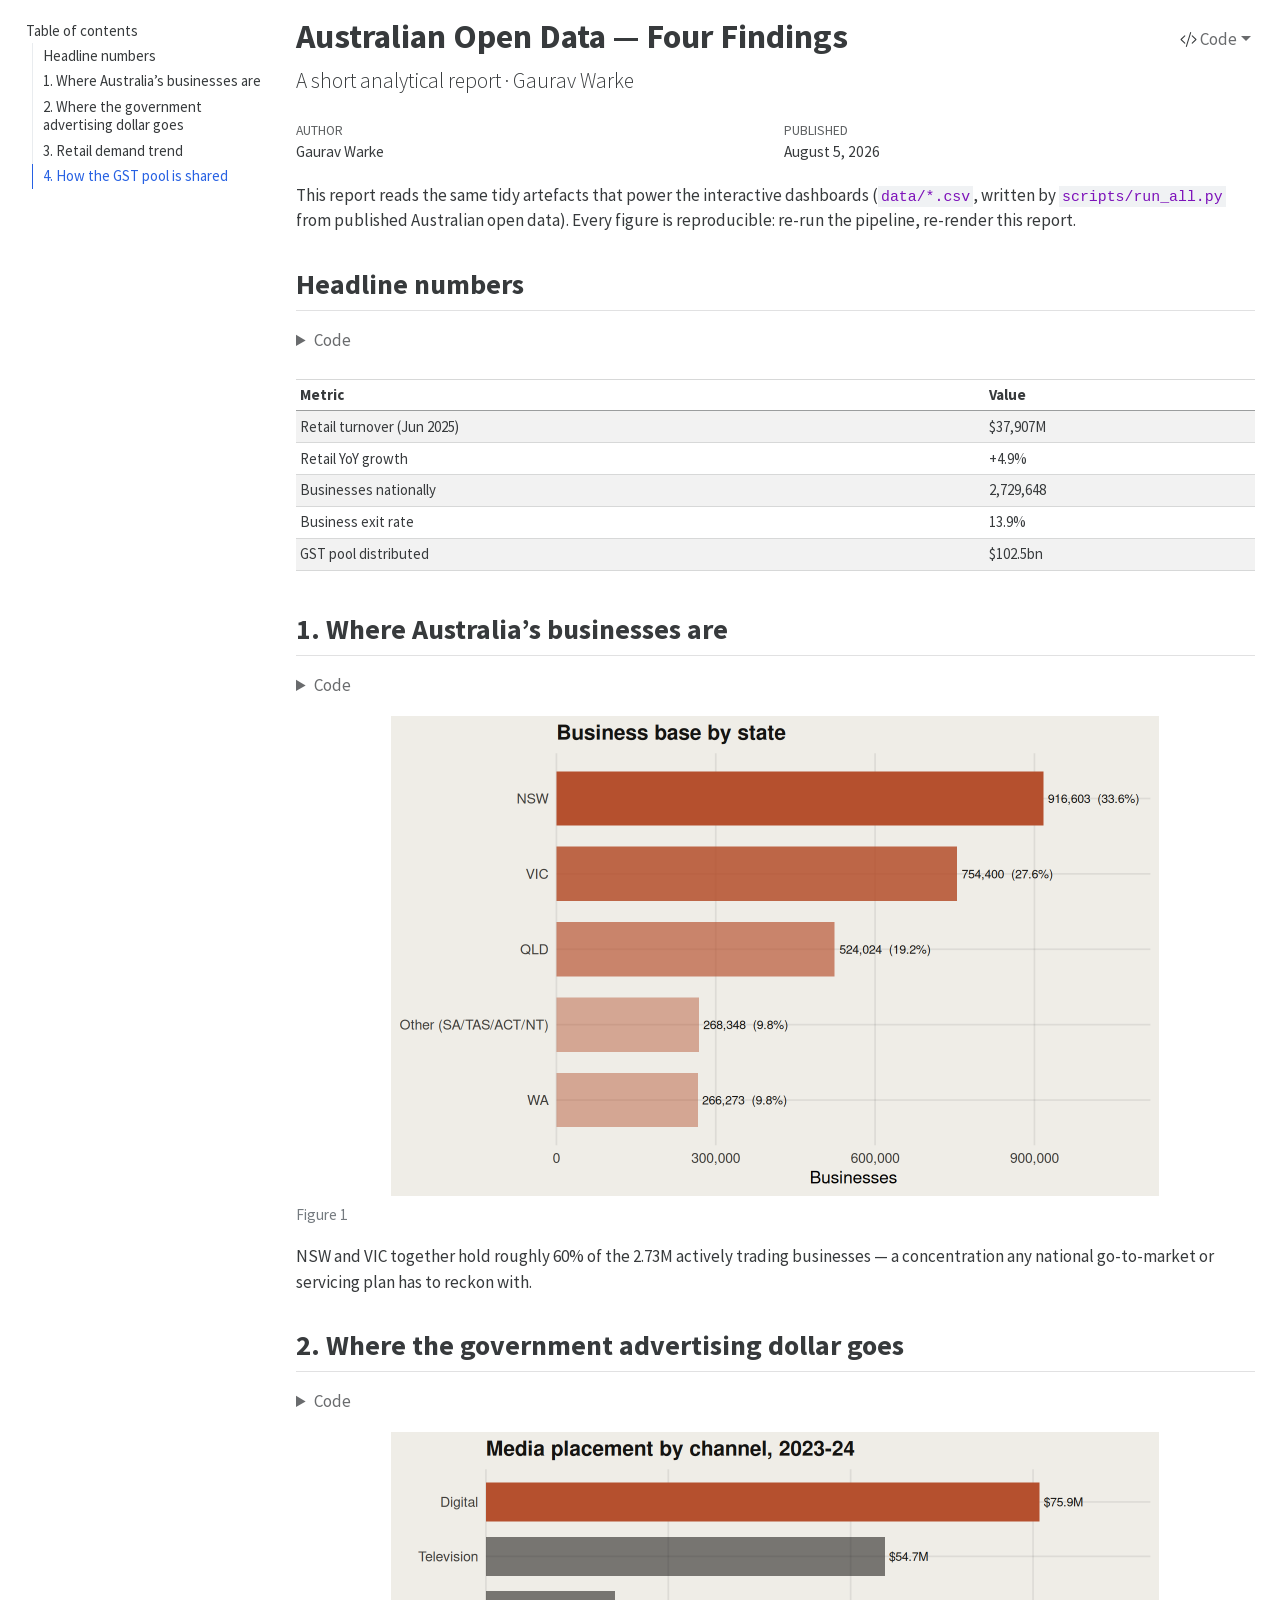
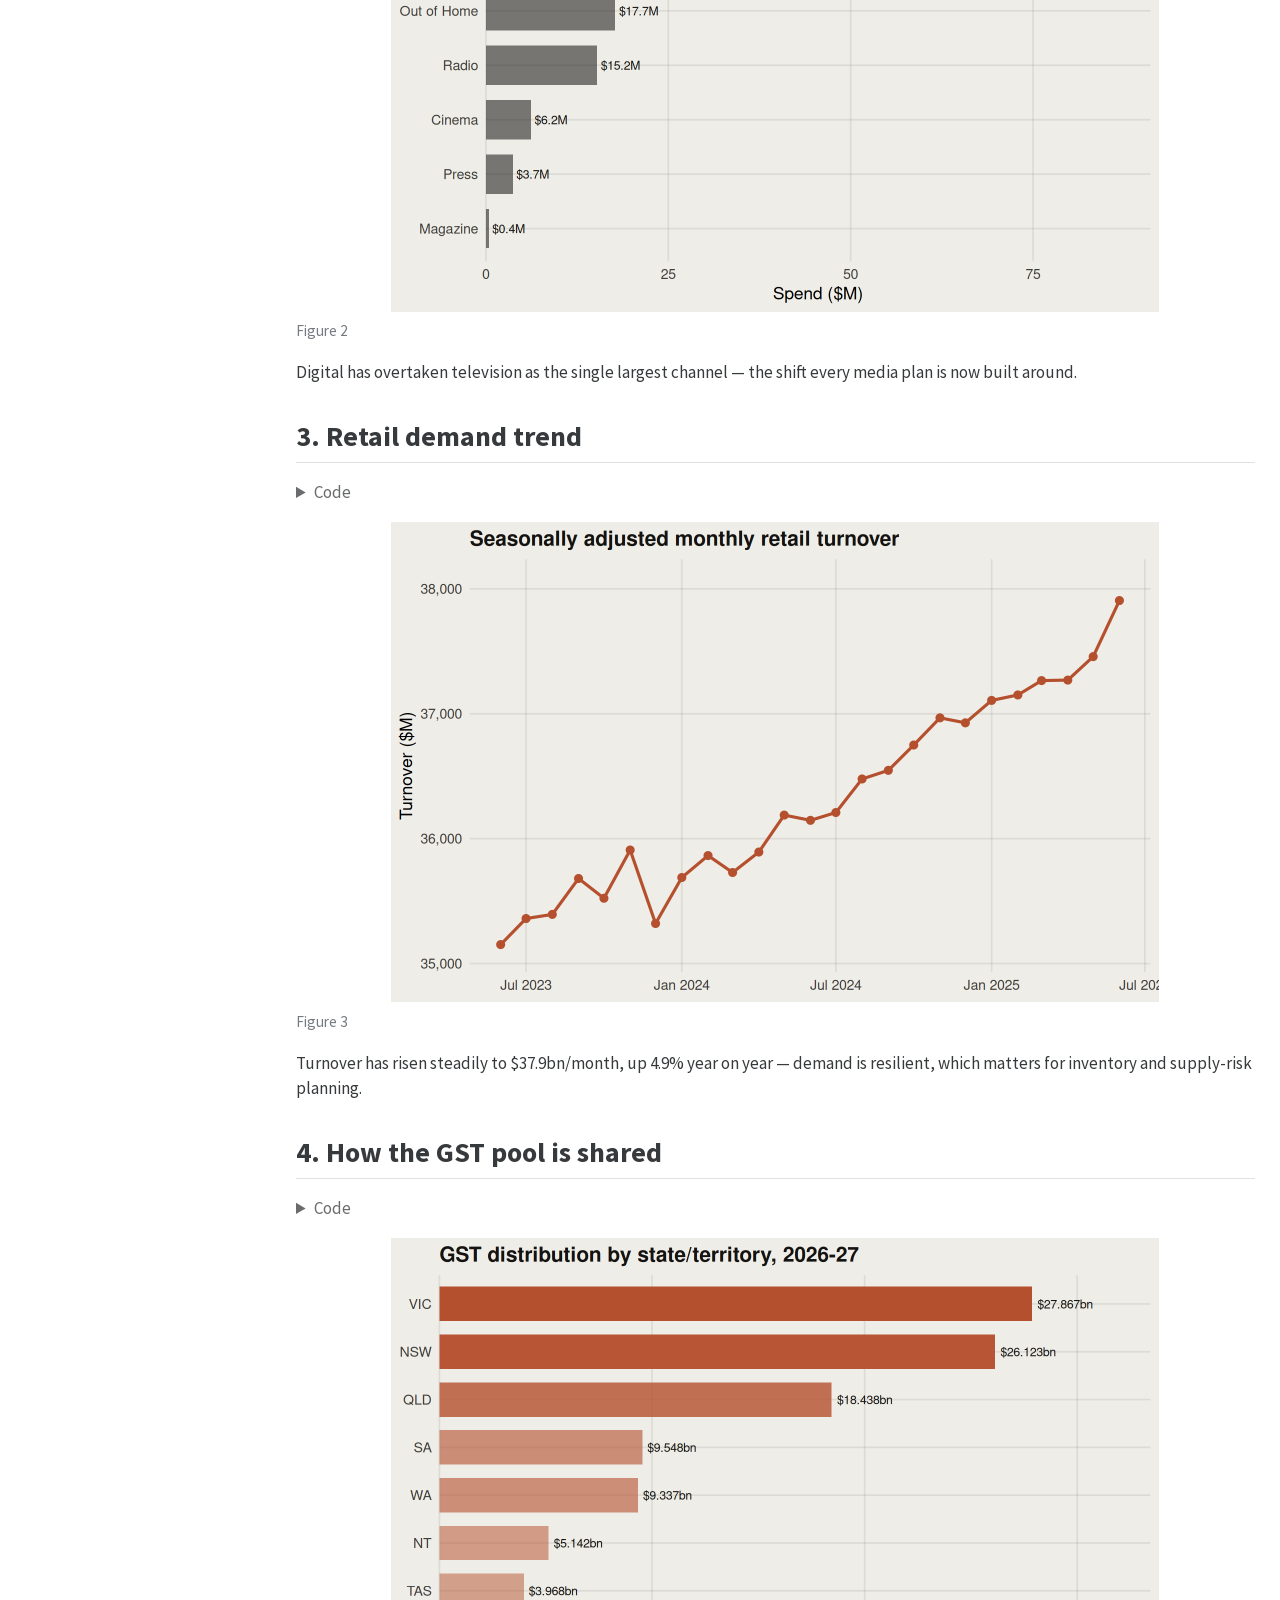
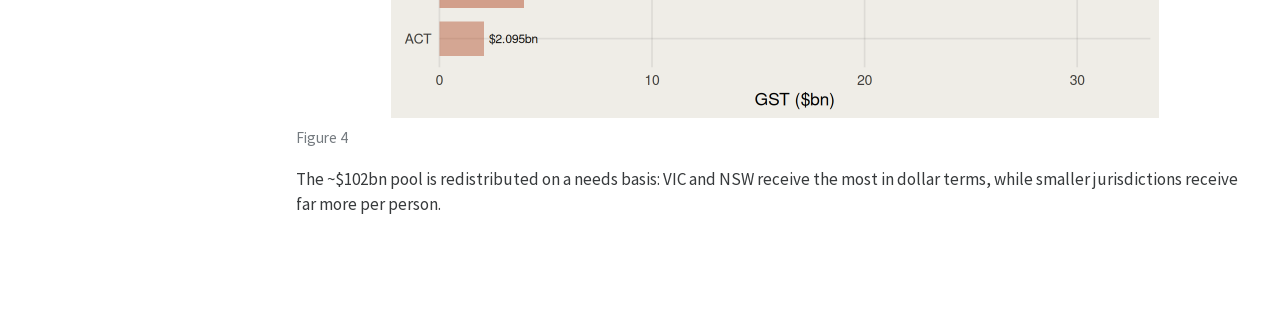
==== analysis/report.html @ ef6675ec "Render R + Python charts and report [skip ci]" ====
<!DOCTYPE html>
<html xmlns="http://www.w3.org/1999/xhtml" lang="en" xml:lang="en"><head>

<meta charset="utf-8">
<meta name="generator" content="quarto-1.10.18">

<meta name="viewport" content="width=device-width, initial-scale=1.0, user-scalable=yes">

<meta name="author" content="Gaurav Warke">
<meta name="dcterms.date" content="2026-08-05">

<title>Australian Open Data — Four Findings</title>
<style>

span.smallcaps{font-variant: small-caps;}
div.columns{display: flex; gap: 1.5em;}
div.column{flex: auto;}
@media screen {
div.columns{gap: min(4vw, 1.5em);}
div.column{overflow-x: auto;}
}
div.hanging-indent{margin-left: 1.5em; text-indent: -1.5em;}
ul.task-list{list-style: none;}
ul.task-list li input[type="checkbox"] {
width: 0.8em;
margin: 0 0.8em 0.2em -1em;  vertical-align: middle;
}

html { -webkit-text-size-adjust: 100%; }
pre > code.sourceCode { white-space: pre; position: relative; }
pre > code.sourceCode > span { display: inline-block; line-height: 1.25; }
pre > code.sourceCode > span:empty { height: 1.2em; }
.sourceCode { overflow: visible; }
code.sourceCode > span { color: inherit; text-decoration: inherit; }
div.sourceCode { margin: 1em 0; }
pre.sourceCode { margin: 0; }
@media screen {
div.sourceCode { overflow: auto; }
}
@media print {
pre > code.sourceCode { white-space: pre-wrap; }
pre > code.sourceCode > span { text-indent: -5em; padding-left: 5em; }
}
pre.numberSource code
{ counter-reset: source-line 0; }
pre.numberSource code > span
{ position: relative; left: -4em; counter-increment: source-line; }
pre.numberSource code > span > a:first-child::before
{ content: counter(source-line);
position: relative; left: -1em; text-align: right; vertical-align: baseline;
border: none; display: inline-block;
-webkit-touch-callout: none; -webkit-user-select: none;
-khtml-user-select: none; -moz-user-select: none;
-ms-user-select: none; user-select: none;
padding: 0 4px; width: 4em;
}
pre.numberSource { margin-left: 3em; padding-left: 4px; }
div.sourceCode
{ }
@media screen {
pre > code.sourceCode > span > a:first-child::before { text-decoration: underline; }
}
</style>


<script>/*!
 * clipboard.js v2.0.11
 * https://clipboardjs.com/
 *
 * Licensed MIT © Zeno Rocha
 */
!function(t,e){"object"==typeof exports&&"object"==typeof module?module.exports=e():"function"==typeof define&&define.amd?define([],e):"object"==typeof exports?exports.ClipboardJS=e():t.ClipboardJS=e()}(this,function(){return n={686:function(t,e,n){"use strict";n.d(e,{default:function(){return b}});var e=n(279),i=n.n(e),e=n(370),u=n.n(e),e=n(817),r=n.n(e);function c(t){try{return document.execCommand(t)}catch(t){return}}var a=function(t){t=r()(t);return c("cut"),t};function o(t,e){var n,o,t=(n=t,o="rtl"===document.documentElement.getAttribute("dir"),(t=document.createElement("textarea")).style.fontSize="12pt",t.style.border="0",t.style.padding="0",t.style.margin="0",t.style.position="absolute",t.style[o?"right":"left"]="-9999px",o=window.pageYOffset||document.documentElement.scrollTop,t.style.top="".concat(o,"px"),t.setAttribute("readonly",""),t.value=n,t);return e.container.appendChild(t),e=r()(t),c("copy"),t.remove(),e}var f=function(t){var e=1<arguments.length&&void 0!==arguments[1]?arguments[1]:{container:document.body},n="";return"string"==typeof t?n=o(t,e):t instanceof HTMLInputElement&&!["text","search","url","tel","password"].includes(null==t?void 0:t.type)?n=o(t.value,e):(n=r()(t),c("copy")),n};function l(t){return(l="function"==typeof Symbol&&"symbol"==typeof Symbol.iterator?function(t){return typeof t}:function(t){return t&&"function"==typeof Symbol&&t.constructor===Symbol&&t!==Symbol.prototype?"symbol":typeof t})(t)}var s=function(){var t=0<arguments.length&&void 0!==arguments[0]?arguments[0]:{},e=t.action,n=void 0===e?"copy":e,o=t.container,e=t.target,t=t.text;if("copy"!==n&&"cut"!==n)throw new Error('Invalid "action" value, use either "copy" or "cut"');if(void 0!==e){if(!e||"object"!==l(e)||1!==e.nodeType)throw new Error('Invalid "target" value, use a valid Element');if("copy"===n&&e.hasAttribute("disabled"))throw new Error('Invalid "target" attribute. Please use "readonly" instead of "disabled" attribute');if("cut"===n&&(e.hasAttribute("readonly")||e.hasAttribute("disabled")))throw new Error('Invalid "target" attribute. You can\'t cut text from elements with "readonly" or "disabled" attributes')}return t?f(t,{container:o}):e?"cut"===n?a(e):f(e,{container:o}):void 0};function p(t){return(p="function"==typeof Symbol&&"symbol"==typeof Symbol.iterator?function(t){return typeof t}:function(t){return t&&"function"==typeof Symbol&&t.constructor===Symbol&&t!==Symbol.prototype?"symbol":typeof t})(t)}function d(t,e){for(var n=0;n<e.length;n++){var o=e[n];o.enumerable=o.enumerable||!1,o.configurable=!0,"value"in o&&(o.writable=!0),Object.defineProperty(t,o.key,o)}}function y(t,e){return(y=Object.setPrototypeOf||function(t,e){return t.__proto__=e,t})(t,e)}function h(n){var o=function(){if("undefined"==typeof Reflect||!Reflect.construct)return!1;if(Reflect.construct.sham)return!1;if("function"==typeof Proxy)return!0;try{return Date.prototype.toString.call(Reflect.construct(Date,[],function(){})),!0}catch(t){return!1}}();return function(){var t,e=v(n);return t=o?(t=v(this).constructor,Reflect.construct(e,arguments,t)):e.apply(this,arguments),e=this,!(t=t)||"object"!==p(t)&&"function"!=typeof t?function(t){if(void 0!==t)return t;throw new ReferenceError("this hasn't been initialised - super() hasn't been called")}(e):t}}function v(t){return(v=Object.setPrototypeOf?Object.getPrototypeOf:function(t){return t.__proto__||Object.getPrototypeOf(t)})(t)}function m(t,e){t="data-clipboard-".concat(t);if(e.hasAttribute(t))return e.getAttribute(t)}var b=function(){!function(t,e){if("function"!=typeof e&&null!==e)throw new TypeError("Super expression must either be null or a function");t.prototype=Object.create(e&&e.prototype,{constructor:{value:t,writable:!0,configurable:!0}}),e&&y(t,e)}(r,i());var t,e,n,o=h(r);function r(t,e){var n;return function(t){if(!(t instanceof r))throw new TypeError("Cannot call a class as a function")}(this),(n=o.call(this)).resolveOptions(e),n.listenClick(t),n}return t=r,n=[{key:"copy",value:function(t){var e=1<arguments.length&&void 0!==arguments[1]?arguments[1]:{container:document.body};return f(t,e)}},{key:"cut",value:function(t){return a(t)}},{key:"isSupported",value:function(){var t=0<arguments.length&&void 0!==arguments[0]?arguments[0]:["copy","cut"],t="string"==typeof t?[t]:t,e=!!document.queryCommandSupported;return t.forEach(function(t){e=e&&!!document.queryCommandSupported(t)}),e}}],(e=[{key:"resolveOptions",value:function(){var t=0<arguments.length&&void 0!==arguments[0]?arguments[0]:{};this.action="function"==typeof t.action?t.action:this.defaultAction,this.target="function"==typeof t.target?t.target:this.defaultTarget,this.text="function"==typeof t.text?t.text:this.defaultText,this.container="object"===p(t.container)?t.container:document.body}},{key:"listenClick",value:function(t){var e=this;this.listener=u()(t,"click",function(t){return e.onClick(t)})}},{key:"onClick",value:function(t){var e=t.delegateTarget||t.currentTarget,n=this.action(e)||"copy",t=s({action:n,container:this.container,target:this.target(e),text:this.text(e)});this.emit(t?"success":"error",{action:n,text:t,trigger:e,clearSelection:function(){e&&e.focus(),window.getSelection().removeAllRanges()}})}},{key:"defaultAction",value:function(t){return m("action",t)}},{key:"defaultTarget",value:function(t){t=m("target",t);if(t)return document.querySelector(t)}},{key:"defaultText",value:function(t){return m("text",t)}},{key:"destroy",value:function(){this.listener.destroy()}}])&&d(t.prototype,e),n&&d(t,n),r}()},828:function(t){var e;"undefined"==typeof Element||Element.prototype.matches||((e=Element.prototype).matches=e.matchesSelector||e.mozMatchesSelector||e.msMatchesSelector||e.oMatchesSelector||e.webkitMatchesSelector),t.exports=function(t,e){for(;t&&9!==t.nodeType;){if("function"==typeof t.matches&&t.matches(e))return t;t=t.parentNode}}},438:function(t,e,n){var u=n(828);function i(t,e,n,o,r){var i=function(e,n,t,o){return function(t){t.delegateTarget=u(t.target,n),t.delegateTarget&&o.call(e,t)}}.apply(this,arguments);return t.addEventListener(n,i,r),{destroy:function(){t.removeEventListener(n,i,r)}}}t.exports=function(t,e,n,o,r){return"function"==typeof t.addEventListener?i.apply(null,arguments):"function"==typeof n?i.bind(null,document).apply(null,arguments):("string"==typeof t&&(t=document.querySelectorAll(t)),Array.prototype.map.call(t,function(t){return i(t,e,n,o,r)}))}},879:function(t,n){n.node=function(t){return void 0!==t&&t instanceof HTMLElement&&1===t.nodeType},n.nodeList=function(t){var e=Object.prototype.toString.call(t);return void 0!==t&&("[object NodeList]"===e||"[object HTMLCollection]"===e)&&"length"in t&&(0===t.length||n.node(t[0]))},n.string=function(t){return"string"==typeof t||t instanceof String},n.fn=function(t){return"[object Function]"===Object.prototype.toString.call(t)}},370:function(t,e,n){var f=n(879),l=n(438);t.exports=function(t,e,n){if(!t&&!e&&!n)throw new Error("Missing required arguments");if(!f.string(e))throw new TypeError("Second argument must be a String");if(!f.fn(n))throw new TypeError("Third argument must be a Function");if(f.node(t))return c=e,a=n,(u=t).addEventListener(c,a),{destroy:function(){u.removeEventListener(c,a)}};if(f.nodeList(t))return o=t,r=e,i=n,Array.prototype.forEach.call(o,function(t){t.addEventListener(r,i)}),{destroy:function(){Array.prototype.forEach.call(o,function(t){t.removeEventListener(r,i)})}};if(f.string(t))return t=t,e=e,n=n,l(document.body,t,e,n);throw new TypeError("First argument must be a String, HTMLElement, HTMLCollection, or NodeList");var o,r,i,u,c,a}},817:function(t){t.exports=function(t){var e,n="SELECT"===t.nodeName?(t.focus(),t.value):"INPUT"===t.nodeName||"TEXTAREA"===t.nodeName?((e=t.hasAttribute("readonly"))||t.setAttribute("readonly",""),t.select(),t.setSelectionRange(0,t.value.length),e||t.removeAttribute("readonly"),t.value):(t.hasAttribute("contenteditable")&&t.focus(),n=window.getSelection(),(e=document.createRange()).selectNodeContents(t),n.removeAllRanges(),n.addRange(e),n.toString());return n}},279:function(t){function e(){}e.prototype={on:function(t,e,n){var o=this.e||(this.e={});return(o[t]||(o[t]=[])).push({fn:e,ctx:n}),this},once:function(t,e,n){var o=this;function r(){o.off(t,r),e.apply(n,arguments)}return r._=e,this.on(t,r,n)},emit:function(t){for(var e=[].slice.call(arguments,1),n=((this.e||(this.e={}))[t]||[]).slice(),o=0,r=n.length;o<r;o++)n[o].fn.apply(n[o].ctx,e);return this},off:function(t,e){var n=this.e||(this.e={}),o=n[t],r=[];if(o&&e)for(var i=0,u=o.length;i<u;i++)o[i].fn!==e&&o[i].fn._!==e&&r.push(o[i]);return r.length?n[t]=r:delete n[t],this}},t.exports=e,t.exports.TinyEmitter=e}},r={},o.n=function(t){var e=t&&t.__esModule?function(){return t.default}:function(){return t};return o.d(e,{a:e}),e},o.d=function(t,e){for(var n in e)o.o(e,n)&&!o.o(t,n)&&Object.defineProperty(t,n,{enumerable:!0,get:e[n]})},o.o=function(t,e){return Object.prototype.hasOwnProperty.call(t,e)},o(686).default;function o(t){if(r[t])return r[t].exports;var e=r[t]={exports:{}};return n[t](e,e.exports,o),e.exports}var n,r});</script>
<script src="[data-uri]" type="module"></script>
<script src="[data-uri]" type="module"></script>
<script>/**
 * @popperjs/core v2.11.7 - MIT License
 */

!function(e,t){"object"==typeof exports&&"undefined"!=typeof module?t(exports):"function"==typeof define&&define.amd?define(["exports"],t):t((e="undefined"!=typeof globalThis?globalThis:e||self).Popper={})}(this,(function(e){"use strict";function t(e){if(null==e)return window;if("[object Window]"!==e.toString()){var t=e.ownerDocument;return t&&t.defaultView||window}return e}function n(e){return e instanceof t(e).Element||e instanceof Element}function r(e){return e instanceof t(e).HTMLElement||e instanceof HTMLElement}function o(e){return"undefined"!=typeof ShadowRoot&&(e instanceof t(e).ShadowRoot||e instanceof ShadowRoot)}var i=Math.max,a=Math.min,s=Math.round;function f(){var e=navigator.userAgentData;return null!=e&&e.brands&&Array.isArray(e.brands)?e.brands.map((function(e){return e.brand+"/"+e.version})).join(" "):navigator.userAgent}function c(){return!/^((?!chrome|android).)*safari/i.test(f())}function p(e,o,i){void 0===o&&(o=!1),void 0===i&&(i=!1);var a=e.getBoundingClientRect(),f=1,p=1;o&&r(e)&&(f=e.offsetWidth>0&&s(a.width)/e.offsetWidth||1,p=e.offsetHeight>0&&s(a.height)/e.offsetHeight||1);var u=(n(e)?t(e):window).visualViewport,l=!c()&&i,d=(a.left+(l&&u?u.offsetLeft:0))/f,h=(a.top+(l&&u?u.offsetTop:0))/p,m=a.width/f,v=a.height/p;return{width:m,height:v,top:h,right:d+m,bottom:h+v,left:d,x:d,y:h}}function u(e){var n=t(e);return{scrollLeft:n.pageXOffset,scrollTop:n.pageYOffset}}function l(e){return e?(e.nodeName||"").toLowerCase():null}function d(e){return((n(e)?e.ownerDocument:e.document)||window.document).documentElement}function h(e){return p(d(e)).left+u(e).scrollLeft}function m(e){return t(e).getComputedStyle(e)}function v(e){var t=m(e),n=t.overflow,r=t.overflowX,o=t.overflowY;return/auto|scroll|overlay|hidden/.test(n+o+r)}function y(e,n,o){void 0===o&&(o=!1);var i,a,f=r(n),c=r(n)&&function(e){var t=e.getBoundingClientRect(),n=s(t.width)/e.offsetWidth||1,r=s(t.height)/e.offsetHeight||1;return 1!==n||1!==r}(n),m=d(n),y=p(e,c,o),g={scrollLeft:0,scrollTop:0},b={x:0,y:0};return(f||!f&&!o)&&(("body"!==l(n)||v(m))&&(g=(i=n)!==t(i)&&r(i)?{scrollLeft:(a=i).scrollLeft,scrollTop:a.scrollTop}:u(i)),r(n)?((b=p(n,!0)).x+=n.clientLeft,b.y+=n.clientTop):m&&(b.x=h(m))),{x:y.left+g.scrollLeft-b.x,y:y.top+g.scrollTop-b.y,width:y.width,height:y.height}}function g(e){var t=p(e),n=e.offsetWidth,r=e.offsetHeight;return Math.abs(t.width-n)<=1&&(n=t.width),Math.abs(t.height-r)<=1&&(r=t.height),{x:e.offsetLeft,y:e.offsetTop,width:n,height:r}}function b(e){return"html"===l(e)?e:e.assignedSlot||e.parentNode||(o(e)?e.host:null)||d(e)}function x(e){return["html","body","#document"].indexOf(l(e))>=0?e.ownerDocument.body:r(e)&&v(e)?e:x(b(e))}function w(e,n){var r;void 0===n&&(n=[]);var o=x(e),i=o===(null==(r=e.ownerDocument)?void 0:r.body),a=t(o),s=i?[a].concat(a.visualViewport||[],v(o)?o:[]):o,f=n.concat(s);return i?f:f.concat(w(b(s)))}function O(e){return["table","td","th"].indexOf(l(e))>=0}function j(e){return r(e)&&"fixed"!==m(e).position?e.offsetParent:null}function E(e){for(var n=t(e),i=j(e);i&&O(i)&&"static"===m(i).position;)i=j(i);return i&&("html"===l(i)||"body"===l(i)&&"static"===m(i).position)?n:i||function(e){var t=/firefox/i.test(f());if(/Trident/i.test(f())&&r(e)&&"fixed"===m(e).position)return null;var n=b(e);for(o(n)&&(n=n.host);r(n)&&["html","body"].indexOf(l(n))<0;){var i=m(n);if("none"!==i.transform||"none"!==i.perspective||"paint"===i.contain||-1!==["transform","perspective"].indexOf(i.willChange)||t&&"filter"===i.willChange||t&&i.filter&&"none"!==i.filter)return n;n=n.parentNode}return null}(e)||n}var D="top",A="bottom",L="right",P="left",M="auto",k=[D,A,L,P],W="start",B="end",H="viewport",T="popper",R=k.reduce((function(e,t){return e.concat([t+"-"+W,t+"-"+B])}),[]),S=[].concat(k,[M]).reduce((function(e,t){return e.concat([t,t+"-"+W,t+"-"+B])}),[]),V=["beforeRead","read","afterRead","beforeMain","main","afterMain","beforeWrite","write","afterWrite"];function q(e){var t=new Map,n=new Set,r=[];function o(e){n.add(e.name),[].concat(e.requires||[],e.requiresIfExists||[]).forEach((function(e){if(!n.has(e)){var r=t.get(e);r&&o(r)}})),r.push(e)}return e.forEach((function(e){t.set(e.name,e)})),e.forEach((function(e){n.has(e.name)||o(e)})),r}function C(e){return e.split("-")[0]}function N(e,t){var n=t.getRootNode&&t.getRootNode();if(e.contains(t))return!0;if(n&&o(n)){var r=t;do{if(r&&e.isSameNode(r))return!0;r=r.parentNode||r.host}while(r)}return!1}function I(e){return Object.assign({},e,{left:e.x,top:e.y,right:e.x+e.width,bottom:e.y+e.height})}function _(e,r,o){return r===H?I(function(e,n){var r=t(e),o=d(e),i=r.visualViewport,a=o.clientWidth,s=o.clientHeight,f=0,p=0;if(i){a=i.width,s=i.height;var u=c();(u||!u&&"fixed"===n)&&(f=i.offsetLeft,p=i.offsetTop)}return{width:a,height:s,x:f+h(e),y:p}}(e,o)):n(r)?function(e,t){var n=p(e,!1,"fixed"===t);return n.top=n.top+e.clientTop,n.left=n.left+e.clientLeft,n.bottom=n.top+e.clientHeight,n.right=n.left+e.clientWidth,n.width=e.clientWidth,n.height=e.clientHeight,n.x=n.left,n.y=n.top,n}(r,o):I(function(e){var t,n=d(e),r=u(e),o=null==(t=e.ownerDocument)?void 0:t.body,a=i(n.scrollWidth,n.clientWidth,o?o.scrollWidth:0,o?o.clientWidth:0),s=i(n.scrollHeight,n.clientHeight,o?o.scrollHeight:0,o?o.clientHeight:0),f=-r.scrollLeft+h(e),c=-r.scrollTop;return"rtl"===m(o||n).direction&&(f+=i(n.clientWidth,o?o.clientWidth:0)-a),{width:a,height:s,x:f,y:c}}(d(e)))}function F(e,t,o,s){var f="clippingParents"===t?function(e){var t=w(b(e)),o=["absolute","fixed"].indexOf(m(e).position)>=0&&r(e)?E(e):e;return n(o)?t.filter((function(e){return n(e)&&N(e,o)&&"body"!==l(e)})):[]}(e):[].concat(t),c=[].concat(f,[o]),p=c[0],u=c.reduce((function(t,n){var r=_(e,n,s);return t.top=i(r.top,t.top),t.right=a(r.right,t.right),t.bottom=a(r.bottom,t.bottom),t.left=i(r.left,t.left),t}),_(e,p,s));return u.width=u.right-u.left,u.height=u.bottom-u.top,u.x=u.left,u.y=u.top,u}function U(e){return e.split("-")[1]}function z(e){return["top","bottom"].indexOf(e)>=0?"x":"y"}function X(e){var t,n=e.reference,r=e.element,o=e.placement,i=o?C(o):null,a=o?U(o):null,s=n.x+n.width/2-r.width/2,f=n.y+n.height/2-r.height/2;switch(i){case D:t={x:s,y:n.y-r.height};break;case A:t={x:s,y:n.y+n.height};break;case L:t={x:n.x+n.width,y:f};break;case P:t={x:n.x-r.width,y:f};break;default:t={x:n.x,y:n.y}}var c=i?z(i):null;if(null!=c){var p="y"===c?"height":"width";switch(a){case W:t[c]=t[c]-(n[p]/2-r[p]/2);break;case B:t[c]=t[c]+(n[p]/2-r[p]/2)}}return t}function Y(e){return Object.assign({},{top:0,right:0,bottom:0,left:0},e)}function G(e,t){return t.reduce((function(t,n){return t[n]=e,t}),{})}function J(e,t){void 0===t&&(t={});var r=t,o=r.placement,i=void 0===o?e.placement:o,a=r.strategy,s=void 0===a?e.strategy:a,f=r.boundary,c=void 0===f?"clippingParents":f,u=r.rootBoundary,l=void 0===u?H:u,h=r.elementContext,m=void 0===h?T:h,v=r.altBoundary,y=void 0!==v&&v,g=r.padding,b=void 0===g?0:g,x=Y("number"!=typeof b?b:G(b,k)),w=m===T?"reference":T,O=e.rects.popper,j=e.elements[y?w:m],E=F(n(j)?j:j.contextElement||d(e.elements.popper),c,l,s),P=p(e.elements.reference),M=X({reference:P,element:O,strategy:"absolute",placement:i}),W=I(Object.assign({},O,M)),B=m===T?W:P,R={top:E.top-B.top+x.top,bottom:B.bottom-E.bottom+x.bottom,left:E.left-B.left+x.left,right:B.right-E.right+x.right},S=e.modifiersData.offset;if(m===T&&S){var V=S[i];Object.keys(R).forEach((function(e){var t=[L,A].indexOf(e)>=0?1:-1,n=[D,A].indexOf(e)>=0?"y":"x";R[e]+=V[n]*t}))}return R}var K={placement:"bottom",modifiers:[],strategy:"absolute"};function Q(){for(var e=arguments.length,t=new Array(e),n=0;n<e;n++)t[n]=arguments[n];return!t.some((function(e){return!(e&&"function"==typeof e.getBoundingClientRect)}))}function Z(e){void 0===e&&(e={});var t=e,r=t.defaultModifiers,o=void 0===r?[]:r,i=t.defaultOptions,a=void 0===i?K:i;return function(e,t,r){void 0===r&&(r=a);var i,s,f={placement:"bottom",orderedModifiers:[],options:Object.assign({},K,a),modifiersData:{},elements:{reference:e,popper:t},attributes:{},styles:{}},c=[],p=!1,u={state:f,setOptions:function(r){var i="function"==typeof r?r(f.options):r;l(),f.options=Object.assign({},a,f.options,i),f.scrollParents={reference:n(e)?w(e):e.contextElement?w(e.contextElement):[],popper:w(t)};var s,p,d=function(e){var t=q(e);return V.reduce((function(e,n){return e.concat(t.filter((function(e){return e.phase===n})))}),[])}((s=[].concat(o,f.options.modifiers),p=s.reduce((function(e,t){var n=e[t.name];return e[t.name]=n?Object.assign({},n,t,{options:Object.assign({},n.options,t.options),data:Object.assign({},n.data,t.data)}):t,e}),{}),Object.keys(p).map((function(e){return p[e]}))));return f.orderedModifiers=d.filter((function(e){return e.enabled})),f.orderedModifiers.forEach((function(e){var t=e.name,n=e.options,r=void 0===n?{}:n,o=e.effect;if("function"==typeof o){var i=o({state:f,name:t,instance:u,options:r}),a=function(){};c.push(i||a)}})),u.update()},forceUpdate:function(){if(!p){var e=f.elements,t=e.reference,n=e.popper;if(Q(t,n)){f.rects={reference:y(t,E(n),"fixed"===f.options.strategy),popper:g(n)},f.reset=!1,f.placement=f.options.placement,f.orderedModifiers.forEach((function(e){return f.modifiersData[e.name]=Object.assign({},e.data)}));for(var r=0;r<f.orderedModifiers.length;r++)if(!0!==f.reset){var o=f.orderedModifiers[r],i=o.fn,a=o.options,s=void 0===a?{}:a,c=o.name;"function"==typeof i&&(f=i({state:f,options:s,name:c,instance:u})||f)}else f.reset=!1,r=-1}}},update:(i=function(){return new Promise((function(e){u.forceUpdate(),e(f)}))},function(){return s||(s=new Promise((function(e){Promise.resolve().then((function(){s=void 0,e(i())}))}))),s}),destroy:function(){l(),p=!0}};if(!Q(e,t))return u;function l(){c.forEach((function(e){return e()})),c=[]}return u.setOptions(r).then((function(e){!p&&r.onFirstUpdate&&r.onFirstUpdate(e)})),u}}var $={passive:!0};var ee={name:"eventListeners",enabled:!0,phase:"write",fn:function(){},effect:function(e){var n=e.state,r=e.instance,o=e.options,i=o.scroll,a=void 0===i||i,s=o.resize,f=void 0===s||s,c=t(n.elements.popper),p=[].concat(n.scrollParents.reference,n.scrollParents.popper);return a&&p.forEach((function(e){e.addEventListener("scroll",r.update,$)})),f&&c.addEventListener("resize",r.update,$),function(){a&&p.forEach((function(e){e.removeEventListener("scroll",r.update,$)})),f&&c.removeEventListener("resize",r.update,$)}},data:{}};var te={name:"popperOffsets",enabled:!0,phase:"read",fn:function(e){var t=e.state,n=e.name;t.modifiersData[n]=X({reference:t.rects.reference,element:t.rects.popper,strategy:"absolute",placement:t.placement})},data:{}},ne={top:"auto",right:"auto",bottom:"auto",left:"auto"};function re(e){var n,r=e.popper,o=e.popperRect,i=e.placement,a=e.variation,f=e.offsets,c=e.position,p=e.gpuAcceleration,u=e.adaptive,l=e.roundOffsets,h=e.isFixed,v=f.x,y=void 0===v?0:v,g=f.y,b=void 0===g?0:g,x="function"==typeof l?l({x:y,y:b}):{x:y,y:b};y=x.x,b=x.y;var w=f.hasOwnProperty("x"),O=f.hasOwnProperty("y"),j=P,M=D,k=window;if(u){var W=E(r),H="clientHeight",T="clientWidth";if(W===t(r)&&"static"!==m(W=d(r)).position&&"absolute"===c&&(H="scrollHeight",T="scrollWidth"),W=W,i===D||(i===P||i===L)&&a===B)M=A,b-=(h&&W===k&&k.visualViewport?k.visualViewport.height:W[H])-o.height,b*=p?1:-1;if(i===P||(i===D||i===A)&&a===B)j=L,y-=(h&&W===k&&k.visualViewport?k.visualViewport.width:W[T])-o.width,y*=p?1:-1}var R,S=Object.assign({position:c},u&&ne),V=!0===l?function(e,t){var n=e.x,r=e.y,o=t.devicePixelRatio||1;return{x:s(n*o)/o||0,y:s(r*o)/o||0}}({x:y,y:b},t(r)):{x:y,y:b};return y=V.x,b=V.y,p?Object.assign({},S,((R={})[M]=O?"0":"",R[j]=w?"0":"",R.transform=(k.devicePixelRatio||1)<=1?"translate("+y+"px, "+b+"px)":"translate3d("+y+"px, "+b+"px, 0)",R)):Object.assign({},S,((n={})[M]=O?b+"px":"",n[j]=w?y+"px":"",n.transform="",n))}var oe={name:"computeStyles",enabled:!0,phase:"beforeWrite",fn:function(e){var t=e.state,n=e.options,r=n.gpuAcceleration,o=void 0===r||r,i=n.adaptive,a=void 0===i||i,s=n.roundOffsets,f=void 0===s||s,c={placement:C(t.placement),variation:U(t.placement),popper:t.elements.popper,popperRect:t.rects.popper,gpuAcceleration:o,isFixed:"fixed"===t.options.strategy};null!=t.modifiersData.popperOffsets&&(t.styles.popper=Object.assign({},t.styles.popper,re(Object.assign({},c,{offsets:t.modifiersData.popperOffsets,position:t.options.strategy,adaptive:a,roundOffsets:f})))),null!=t.modifiersData.arrow&&(t.styles.arrow=Object.assign({},t.styles.arrow,re(Object.assign({},c,{offsets:t.modifiersData.arrow,position:"absolute",adaptive:!1,roundOffsets:f})))),t.attributes.popper=Object.assign({},t.attributes.popper,{"data-popper-placement":t.placement})},data:{}};var ie={name:"applyStyles",enabled:!0,phase:"write",fn:function(e){var t=e.state;Object.keys(t.elements).forEach((function(e){var n=t.styles[e]||{},o=t.attributes[e]||{},i=t.elements[e];r(i)&&l(i)&&(Object.assign(i.style,n),Object.keys(o).forEach((function(e){var t=o[e];!1===t?i.removeAttribute(e):i.setAttribute(e,!0===t?"":t)})))}))},effect:function(e){var t=e.state,n={popper:{position:t.options.strategy,left:"0",top:"0",margin:"0"},arrow:{position:"absolute"},reference:{}};return Object.assign(t.elements.popper.style,n.popper),t.styles=n,t.elements.arrow&&Object.assign(t.elements.arrow.style,n.arrow),function(){Object.keys(t.elements).forEach((function(e){var o=t.elements[e],i=t.attributes[e]||{},a=Object.keys(t.styles.hasOwnProperty(e)?t.styles[e]:n[e]).reduce((function(e,t){return e[t]="",e}),{});r(o)&&l(o)&&(Object.assign(o.style,a),Object.keys(i).forEach((function(e){o.removeAttribute(e)})))}))}},requires:["computeStyles"]};var ae={name:"offset",enabled:!0,phase:"main",requires:["popperOffsets"],fn:function(e){var t=e.state,n=e.options,r=e.name,o=n.offset,i=void 0===o?[0,0]:o,a=S.reduce((function(e,n){return e[n]=function(e,t,n){var r=C(e),o=[P,D].indexOf(r)>=0?-1:1,i="function"==typeof n?n(Object.assign({},t,{placement:e})):n,a=i[0],s=i[1];return a=a||0,s=(s||0)*o,[P,L].indexOf(r)>=0?{x:s,y:a}:{x:a,y:s}}(n,t.rects,i),e}),{}),s=a[t.placement],f=s.x,c=s.y;null!=t.modifiersData.popperOffsets&&(t.modifiersData.popperOffsets.x+=f,t.modifiersData.popperOffsets.y+=c),t.modifiersData[r]=a}},se={left:"right",right:"left",bottom:"top",top:"bottom"};function fe(e){return e.replace(/left|right|bottom|top/g,(function(e){return se[e]}))}var ce={start:"end",end:"start"};function pe(e){return e.replace(/start|end/g,(function(e){return ce[e]}))}function ue(e,t){void 0===t&&(t={});var n=t,r=n.placement,o=n.boundary,i=n.rootBoundary,a=n.padding,s=n.flipVariations,f=n.allowedAutoPlacements,c=void 0===f?S:f,p=U(r),u=p?s?R:R.filter((function(e){return U(e)===p})):k,l=u.filter((function(e){return c.indexOf(e)>=0}));0===l.length&&(l=u);var d=l.reduce((function(t,n){return t[n]=J(e,{placement:n,boundary:o,rootBoundary:i,padding:a})[C(n)],t}),{});return Object.keys(d).sort((function(e,t){return d[e]-d[t]}))}var le={name:"flip",enabled:!0,phase:"main",fn:function(e){var t=e.state,n=e.options,r=e.name;if(!t.modifiersData[r]._skip){for(var o=n.mainAxis,i=void 0===o||o,a=n.altAxis,s=void 0===a||a,f=n.fallbackPlacements,c=n.padding,p=n.boundary,u=n.rootBoundary,l=n.altBoundary,d=n.flipVariations,h=void 0===d||d,m=n.allowedAutoPlacements,v=t.options.placement,y=C(v),g=f||(y===v||!h?[fe(v)]:function(e){if(C(e)===M)return[];var t=fe(e);return[pe(e),t,pe(t)]}(v)),b=[v].concat(g).reduce((function(e,n){return e.concat(C(n)===M?ue(t,{placement:n,boundary:p,rootBoundary:u,padding:c,flipVariations:h,allowedAutoPlacements:m}):n)}),[]),x=t.rects.reference,w=t.rects.popper,O=new Map,j=!0,E=b[0],k=0;k<b.length;k++){var B=b[k],H=C(B),T=U(B)===W,R=[D,A].indexOf(H)>=0,S=R?"width":"height",V=J(t,{placement:B,boundary:p,rootBoundary:u,altBoundary:l,padding:c}),q=R?T?L:P:T?A:D;x[S]>w[S]&&(q=fe(q));var N=fe(q),I=[];if(i&&I.push(V[H]<=0),s&&I.push(V[q]<=0,V[N]<=0),I.every((function(e){return e}))){E=B,j=!1;break}O.set(B,I)}if(j)for(var _=function(e){var t=b.find((function(t){var n=O.get(t);if(n)return n.slice(0,e).every((function(e){return e}))}));if(t)return E=t,"break"},F=h?3:1;F>0;F--){if("break"===_(F))break}t.placement!==E&&(t.modifiersData[r]._skip=!0,t.placement=E,t.reset=!0)}},requiresIfExists:["offset"],data:{_skip:!1}};function de(e,t,n){return i(e,a(t,n))}var he={name:"preventOverflow",enabled:!0,phase:"main",fn:function(e){var t=e.state,n=e.options,r=e.name,o=n.mainAxis,s=void 0===o||o,f=n.altAxis,c=void 0!==f&&f,p=n.boundary,u=n.rootBoundary,l=n.altBoundary,d=n.padding,h=n.tether,m=void 0===h||h,v=n.tetherOffset,y=void 0===v?0:v,b=J(t,{boundary:p,rootBoundary:u,padding:d,altBoundary:l}),x=C(t.placement),w=U(t.placement),O=!w,j=z(x),M="x"===j?"y":"x",k=t.modifiersData.popperOffsets,B=t.rects.reference,H=t.rects.popper,T="function"==typeof y?y(Object.assign({},t.rects,{placement:t.placement})):y,R="number"==typeof T?{mainAxis:T,altAxis:T}:Object.assign({mainAxis:0,altAxis:0},T),S=t.modifiersData.offset?t.modifiersData.offset[t.placement]:null,V={x:0,y:0};if(k){if(s){var q,N="y"===j?D:P,I="y"===j?A:L,_="y"===j?"height":"width",F=k[j],X=F+b[N],Y=F-b[I],G=m?-H[_]/2:0,K=w===W?B[_]:H[_],Q=w===W?-H[_]:-B[_],Z=t.elements.arrow,$=m&&Z?g(Z):{width:0,height:0},ee=t.modifiersData["arrow#persistent"]?t.modifiersData["arrow#persistent"].padding:{top:0,right:0,bottom:0,left:0},te=ee[N],ne=ee[I],re=de(0,B[_],$[_]),oe=O?B[_]/2-G-re-te-R.mainAxis:K-re-te-R.mainAxis,ie=O?-B[_]/2+G+re+ne+R.mainAxis:Q+re+ne+R.mainAxis,ae=t.elements.arrow&&E(t.elements.arrow),se=ae?"y"===j?ae.clientTop||0:ae.clientLeft||0:0,fe=null!=(q=null==S?void 0:S[j])?q:0,ce=F+ie-fe,pe=de(m?a(X,F+oe-fe-se):X,F,m?i(Y,ce):Y);k[j]=pe,V[j]=pe-F}if(c){var ue,le="x"===j?D:P,he="x"===j?A:L,me=k[M],ve="y"===M?"height":"width",ye=me+b[le],ge=me-b[he],be=-1!==[D,P].indexOf(x),xe=null!=(ue=null==S?void 0:S[M])?ue:0,we=be?ye:me-B[ve]-H[ve]-xe+R.altAxis,Oe=be?me+B[ve]+H[ve]-xe-R.altAxis:ge,je=m&&be?function(e,t,n){var r=de(e,t,n);return r>n?n:r}(we,me,Oe):de(m?we:ye,me,m?Oe:ge);k[M]=je,V[M]=je-me}t.modifiersData[r]=V}},requiresIfExists:["offset"]};var me={name:"arrow",enabled:!0,phase:"main",fn:function(e){var t,n=e.state,r=e.name,o=e.options,i=n.elements.arrow,a=n.modifiersData.popperOffsets,s=C(n.placement),f=z(s),c=[P,L].indexOf(s)>=0?"height":"width";if(i&&a){var p=function(e,t){return Y("number"!=typeof(e="function"==typeof e?e(Object.assign({},t.rects,{placement:t.placement})):e)?e:G(e,k))}(o.padding,n),u=g(i),l="y"===f?D:P,d="y"===f?A:L,h=n.rects.reference[c]+n.rects.reference[f]-a[f]-n.rects.popper[c],m=a[f]-n.rects.reference[f],v=E(i),y=v?"y"===f?v.clientHeight||0:v.clientWidth||0:0,b=h/2-m/2,x=p[l],w=y-u[c]-p[d],O=y/2-u[c]/2+b,j=de(x,O,w),M=f;n.modifiersData[r]=((t={})[M]=j,t.centerOffset=j-O,t)}},effect:function(e){var t=e.state,n=e.options.element,r=void 0===n?"[data-popper-arrow]":n;null!=r&&("string"!=typeof r||(r=t.elements.popper.querySelector(r)))&&N(t.elements.popper,r)&&(t.elements.arrow=r)},requires:["popperOffsets"],requiresIfExists:["preventOverflow"]};function ve(e,t,n){return void 0===n&&(n={x:0,y:0}),{top:e.top-t.height-n.y,right:e.right-t.width+n.x,bottom:e.bottom-t.height+n.y,left:e.left-t.width-n.x}}function ye(e){return[D,L,A,P].some((function(t){return e[t]>=0}))}var ge={name:"hide",enabled:!0,phase:"main",requiresIfExists:["preventOverflow"],fn:function(e){var t=e.state,n=e.name,r=t.rects.reference,o=t.rects.popper,i=t.modifiersData.preventOverflow,a=J(t,{elementContext:"reference"}),s=J(t,{altBoundary:!0}),f=ve(a,r),c=ve(s,o,i),p=ye(f),u=ye(c);t.modifiersData[n]={referenceClippingOffsets:f,popperEscapeOffsets:c,isReferenceHidden:p,hasPopperEscaped:u},t.attributes.popper=Object.assign({},t.attributes.popper,{"data-popper-reference-hidden":p,"data-popper-escaped":u})}},be=Z({defaultModifiers:[ee,te,oe,ie]}),xe=[ee,te,oe,ie,ae,le,he,me,ge],we=Z({defaultModifiers:xe});e.applyStyles=ie,e.arrow=me,e.computeStyles=oe,e.createPopper=we,e.createPopperLite=be,e.defaultModifiers=xe,e.detectOverflow=J,e.eventListeners=ee,e.flip=le,e.hide=ge,e.offset=ae,e.popperGenerator=Z,e.popperOffsets=te,e.preventOverflow=he,Object.defineProperty(e,"__esModule",{value:!0})}));

</script>
<script>!function(e,t){"object"==typeof exports&&"undefined"!=typeof module?module.exports=t(require("@popperjs/core")):"function"==typeof define&&define.amd?define(["@popperjs/core"],t):(e=e||self).tippy=t(e.Popper)}(this,(function(e){"use strict";var t={passive:!0,capture:!0},n=function(){return document.body};function r(e,t,n){if(Array.isArray(e)){var r=e[t];return null==r?Array.isArray(n)?n[t]:n:r}return e}function o(e,t){var n={}.toString.call(e);return 0===n.indexOf("[object")&&n.indexOf(t+"]")>-1}function i(e,t){return"function"==typeof e?e.apply(void 0,t):e}function a(e,t){return 0===t?e:function(r){clearTimeout(n),n=setTimeout((function(){e(r)}),t)};var n}function s(e,t){var n=Object.assign({},e);return t.forEach((function(e){delete n[e]})),n}function u(e){return[].concat(e)}function c(e,t){-1===e.indexOf(t)&&e.push(t)}function p(e){return e.split("-")[0]}function f(e){return[].slice.call(e)}function l(e){return Object.keys(e).reduce((function(t,n){return void 0!==e[n]&&(t[n]=e[n]),t}),{})}function d(){return document.createElement("div")}function v(e){return["Element","Fragment"].some((function(t){return o(e,t)}))}function m(e){return o(e,"MouseEvent")}function g(e){return!(!e||!e._tippy||e._tippy.reference!==e)}function h(e){return v(e)?[e]:function(e){return o(e,"NodeList")}(e)?f(e):Array.isArray(e)?e:f(document.querySelectorAll(e))}function b(e,t){e.forEach((function(e){e&&(e.style.transitionDuration=t+"ms")}))}function y(e,t){e.forEach((function(e){e&&e.setAttribute("data-state",t)}))}function w(e){var t,n=u(e)[0];return null!=n&&null!=(t=n.ownerDocument)&&t.body?n.ownerDocument:document}function E(e,t,n){var r=t+"EventListener";["transitionend","webkitTransitionEnd"].forEach((function(t){e[r](t,n)}))}function O(e,t){for(var n=t;n;){var r;if(e.contains(n))return!0;n=null==n.getRootNode||null==(r=n.getRootNode())?void 0:r.host}return!1}var x={isTouch:!1},C=0;function T(){x.isTouch||(x.isTouch=!0,window.performance&&document.addEventListener("mousemove",A))}function A(){var e=performance.now();e-C<20&&(x.isTouch=!1,document.removeEventListener("mousemove",A)),C=e}function L(){var e=document.activeElement;if(g(e)){var t=e._tippy;e.blur&&!t.state.isVisible&&e.blur()}}var D=!!("undefined"!=typeof window&&"undefined"!=typeof document)&&!!window.msCrypto,R=Object.assign({appendTo:n,aria:{content:"auto",expanded:"auto"},delay:0,duration:[300,250],getReferenceClientRect:null,hideOnClick:!0,ignoreAttributes:!1,interactive:!1,interactiveBorder:2,interactiveDebounce:0,moveTransition:"",offset:[0,10],onAfterUpdate:function(){},onBeforeUpdate:function(){},onCreate:function(){},onDestroy:function(){},onHidden:function(){},onHide:function(){},onMount:function(){},onShow:function(){},onShown:function(){},onTrigger:function(){},onUntrigger:function(){},onClickOutside:function(){},placement:"top",plugins:[],popperOptions:{},render:null,showOnCreate:!1,touch:!0,trigger:"mouseenter focus",triggerTarget:null},{animateFill:!1,followCursor:!1,inlinePositioning:!1,sticky:!1},{allowHTML:!1,animation:"fade",arrow:!0,content:"",inertia:!1,maxWidth:350,role:"tooltip",theme:"",zIndex:9999}),k=Object.keys(R);function P(e){var t=(e.plugins||[]).reduce((function(t,n){var r,o=n.name,i=n.defaultValue;o&&(t[o]=void 0!==e[o]?e[o]:null!=(r=R[o])?r:i);return t}),{});return Object.assign({},e,t)}function j(e,t){var n=Object.assign({},t,{content:i(t.content,[e])},t.ignoreAttributes?{}:function(e,t){return(t?Object.keys(P(Object.assign({},R,{plugins:t}))):k).reduce((function(t,n){var r=(e.getAttribute("data-tippy-"+n)||"").trim();if(!r)return t;if("content"===n)t[n]=r;else try{t[n]=JSON.parse(r)}catch(e){t[n]=r}return t}),{})}(e,t.plugins));return n.aria=Object.assign({},R.aria,n.aria),n.aria={expanded:"auto"===n.aria.expanded?t.interactive:n.aria.expanded,content:"auto"===n.aria.content?t.interactive?null:"describedby":n.aria.content},n}function M(e,t){e.innerHTML=t}function V(e){var t=d();return!0===e?t.className="tippy-arrow":(t.className="tippy-svg-arrow",v(e)?t.appendChild(e):M(t,e)),t}function I(e,t){v(t.content)?(M(e,""),e.appendChild(t.content)):"function"!=typeof t.content&&(t.allowHTML?M(e,t.content):e.textContent=t.content)}function S(e){var t=e.firstElementChild,n=f(t.children);return{box:t,content:n.find((function(e){return e.classList.contains("tippy-content")})),arrow:n.find((function(e){return e.classList.contains("tippy-arrow")||e.classList.contains("tippy-svg-arrow")})),backdrop:n.find((function(e){return e.classList.contains("tippy-backdrop")}))}}function N(e){var t=d(),n=d();n.className="tippy-box",n.setAttribute("data-state","hidden"),n.setAttribute("tabindex","-1");var r=d();function o(n,r){var o=S(t),i=o.box,a=o.content,s=o.arrow;r.theme?i.setAttribute("data-theme",r.theme):i.removeAttribute("data-theme"),"string"==typeof r.animation?i.setAttribute("data-animation",r.animation):i.removeAttribute("data-animation"),r.inertia?i.setAttribute("data-inertia",""):i.removeAttribute("data-inertia"),i.style.maxWidth="number"==typeof r.maxWidth?r.maxWidth+"px":r.maxWidth,r.role?i.setAttribute("role",r.role):i.removeAttribute("role"),n.content===r.content&&n.allowHTML===r.allowHTML||I(a,e.props),r.arrow?s?n.arrow!==r.arrow&&(i.removeChild(s),i.appendChild(V(r.arrow))):i.appendChild(V(r.arrow)):s&&i.removeChild(s)}return r.className="tippy-content",r.setAttribute("data-state","hidden"),I(r,e.props),t.appendChild(n),n.appendChild(r),o(e.props,e.props),{popper:t,onUpdate:o}}N.$$tippy=!0;var B=1,H=[],U=[];function _(o,s){var v,g,h,C,T,A,L,k,M=j(o,Object.assign({},R,P(l(s)))),V=!1,I=!1,N=!1,_=!1,F=[],W=a(we,M.interactiveDebounce),X=B++,Y=(k=M.plugins).filter((function(e,t){return k.indexOf(e)===t})),$={id:X,reference:o,popper:d(),popperInstance:null,props:M,state:{isEnabled:!0,isVisible:!1,isDestroyed:!1,isMounted:!1,isShown:!1},plugins:Y,clearDelayTimeouts:function(){clearTimeout(v),clearTimeout(g),cancelAnimationFrame(h)},setProps:function(e){if($.state.isDestroyed)return;ae("onBeforeUpdate",[$,e]),be();var t=$.props,n=j(o,Object.assign({},t,l(e),{ignoreAttributes:!0}));$.props=n,he(),t.interactiveDebounce!==n.interactiveDebounce&&(ce(),W=a(we,n.interactiveDebounce));t.triggerTarget&&!n.triggerTarget?u(t.triggerTarget).forEach((function(e){e.removeAttribute("aria-expanded")})):n.triggerTarget&&o.removeAttribute("aria-expanded");ue(),ie(),J&&J(t,n);$.popperInstance&&(Ce(),Ae().forEach((function(e){requestAnimationFrame(e._tippy.popperInstance.forceUpdate)})));ae("onAfterUpdate",[$,e])},setContent:function(e){$.setProps({content:e})},show:function(){var e=$.state.isVisible,t=$.state.isDestroyed,o=!$.state.isEnabled,a=x.isTouch&&!$.props.touch,s=r($.props.duration,0,R.duration);if(e||t||o||a)return;if(te().hasAttribute("disabled"))return;if(ae("onShow",[$],!1),!1===$.props.onShow($))return;$.state.isVisible=!0,ee()&&(z.style.visibility="visible");ie(),de(),$.state.isMounted||(z.style.transition="none");if(ee()){var u=re(),p=u.box,f=u.content;b([p,f],0)}A=function(){var e;if($.state.isVisible&&!_){if(_=!0,z.offsetHeight,z.style.transition=$.props.moveTransition,ee()&&$.props.animation){var t=re(),n=t.box,r=t.content;b([n,r],s),y([n,r],"visible")}se(),ue(),c(U,$),null==(e=$.popperInstance)||e.forceUpdate(),ae("onMount",[$]),$.props.animation&&ee()&&function(e,t){me(e,t)}(s,(function(){$.state.isShown=!0,ae("onShown",[$])}))}},function(){var e,t=$.props.appendTo,r=te();e=$.props.interactive&&t===n||"parent"===t?r.parentNode:i(t,[r]);e.contains(z)||e.appendChild(z);$.state.isMounted=!0,Ce()}()},hide:function(){var e=!$.state.isVisible,t=$.state.isDestroyed,n=!$.state.isEnabled,o=r($.props.duration,1,R.duration);if(e||t||n)return;if(ae("onHide",[$],!1),!1===$.props.onHide($))return;$.state.isVisible=!1,$.state.isShown=!1,_=!1,V=!1,ee()&&(z.style.visibility="hidden");if(ce(),ve(),ie(!0),ee()){var i=re(),a=i.box,s=i.content;$.props.animation&&(b([a,s],o),y([a,s],"hidden"))}se(),ue(),$.props.animation?ee()&&function(e,t){me(e,(function(){!$.state.isVisible&&z.parentNode&&z.parentNode.contains(z)&&t()}))}(o,$.unmount):$.unmount()},hideWithInteractivity:function(e){ne().addEventListener("mousemove",W),c(H,W),W(e)},enable:function(){$.state.isEnabled=!0},disable:function(){$.hide(),$.state.isEnabled=!1},unmount:function(){$.state.isVisible&&$.hide();if(!$.state.isMounted)return;Te(),Ae().forEach((function(e){e._tippy.unmount()})),z.parentNode&&z.parentNode.removeChild(z);U=U.filter((function(e){return e!==$})),$.state.isMounted=!1,ae("onHidden",[$])},destroy:function(){if($.state.isDestroyed)return;$.clearDelayTimeouts(),$.unmount(),be(),delete o._tippy,$.state.isDestroyed=!0,ae("onDestroy",[$])}};if(!M.render)return $;var q=M.render($),z=q.popper,J=q.onUpdate;z.setAttribute("data-tippy-root",""),z.id="tippy-"+$.id,$.popper=z,o._tippy=$,z._tippy=$;var G=Y.map((function(e){return e.fn($)})),K=o.hasAttribute("aria-expanded");return he(),ue(),ie(),ae("onCreate",[$]),M.showOnCreate&&Le(),z.addEventListener("mouseenter",(function(){$.props.interactive&&$.state.isVisible&&$.clearDelayTimeouts()})),z.addEventListener("mouseleave",(function(){$.props.interactive&&$.props.trigger.indexOf("mouseenter")>=0&&ne().addEventListener("mousemove",W)})),$;function Q(){var e=$.props.touch;return Array.isArray(e)?e:[e,0]}function Z(){return"hold"===Q()[0]}function ee(){var e;return!(null==(e=$.props.render)||!e.$$tippy)}function te(){return L||o}function ne(){var e=te().parentNode;return e?w(e):document}function re(){return S(z)}function oe(e){return $.state.isMounted&&!$.state.isVisible||x.isTouch||C&&"focus"===C.type?0:r($.props.delay,e?0:1,R.delay)}function ie(e){void 0===e&&(e=!1),z.style.pointerEvents=$.props.interactive&&!e?"":"none",z.style.zIndex=""+$.props.zIndex}function ae(e,t,n){var r;(void 0===n&&(n=!0),G.forEach((function(n){n[e]&&n[e].apply(n,t)})),n)&&(r=$.props)[e].apply(r,t)}function se(){var e=$.props.aria;if(e.content){var t="aria-"+e.content,n=z.id;u($.props.triggerTarget||o).forEach((function(e){var r=e.getAttribute(t);if($.state.isVisible)e.setAttribute(t,r?r+" "+n:n);else{var o=r&&r.replace(n,"").trim();o?e.setAttribute(t,o):e.removeAttribute(t)}}))}}function ue(){!K&&$.props.aria.expanded&&u($.props.triggerTarget||o).forEach((function(e){$.props.interactive?e.setAttribute("aria-expanded",$.state.isVisible&&e===te()?"true":"false"):e.removeAttribute("aria-expanded")}))}function ce(){ne().removeEventListener("mousemove",W),H=H.filter((function(e){return e!==W}))}function pe(e){if(!x.isTouch||!N&&"mousedown"!==e.type){var t=e.composedPath&&e.composedPath()[0]||e.target;if(!$.props.interactive||!O(z,t)){if(u($.props.triggerTarget||o).some((function(e){return O(e,t)}))){if(x.isTouch)return;if($.state.isVisible&&$.props.trigger.indexOf("click")>=0)return}else ae("onClickOutside",[$,e]);!0===$.props.hideOnClick&&($.clearDelayTimeouts(),$.hide(),I=!0,setTimeout((function(){I=!1})),$.state.isMounted||ve())}}}function fe(){N=!0}function le(){N=!1}function de(){var e=ne();e.addEventListener("mousedown",pe,!0),e.addEventListener("touchend",pe,t),e.addEventListener("touchstart",le,t),e.addEventListener("touchmove",fe,t)}function ve(){var e=ne();e.removeEventListener("mousedown",pe,!0),e.removeEventListener("touchend",pe,t),e.removeEventListener("touchstart",le,t),e.removeEventListener("touchmove",fe,t)}function me(e,t){var n=re().box;function r(e){e.target===n&&(E(n,"remove",r),t())}if(0===e)return t();E(n,"remove",T),E(n,"add",r),T=r}function ge(e,t,n){void 0===n&&(n=!1),u($.props.triggerTarget||o).forEach((function(r){r.addEventListener(e,t,n),F.push({node:r,eventType:e,handler:t,options:n})}))}function he(){var e;Z()&&(ge("touchstart",ye,{passive:!0}),ge("touchend",Ee,{passive:!0})),(e=$.props.trigger,e.split(/\s+/).filter(Boolean)).forEach((function(e){if("manual"!==e)switch(ge(e,ye),e){case"mouseenter":ge("mouseleave",Ee);break;case"focus":ge(D?"focusout":"blur",Oe);break;case"focusin":ge("focusout",Oe)}}))}function be(){F.forEach((function(e){var t=e.node,n=e.eventType,r=e.handler,o=e.options;t.removeEventListener(n,r,o)})),F=[]}function ye(e){var t,n=!1;if($.state.isEnabled&&!xe(e)&&!I){var r="focus"===(null==(t=C)?void 0:t.type);C=e,L=e.currentTarget,ue(),!$.state.isVisible&&m(e)&&H.forEach((function(t){return t(e)})),"click"===e.type&&($.props.trigger.indexOf("mouseenter")<0||V)&&!1!==$.props.hideOnClick&&$.state.isVisible?n=!0:Le(e),"click"===e.type&&(V=!n),n&&!r&&De(e)}}function we(e){var t=e.target,n=te().contains(t)||z.contains(t);"mousemove"===e.type&&n||function(e,t){var n=t.clientX,r=t.clientY;return e.every((function(e){var t=e.popperRect,o=e.popperState,i=e.props.interactiveBorder,a=p(o.placement),s=o.modifiersData.offset;if(!s)return!0;var u="bottom"===a?s.top.y:0,c="top"===a?s.bottom.y:0,f="right"===a?s.left.x:0,l="left"===a?s.right.x:0,d=t.top-r+u>i,v=r-t.bottom-c>i,m=t.left-n+f>i,g=n-t.right-l>i;return d||v||m||g}))}(Ae().concat(z).map((function(e){var t,n=null==(t=e._tippy.popperInstance)?void 0:t.state;return n?{popperRect:e.getBoundingClientRect(),popperState:n,props:M}:null})).filter(Boolean),e)&&(ce(),De(e))}function Ee(e){xe(e)||$.props.trigger.indexOf("click")>=0&&V||($.props.interactive?$.hideWithInteractivity(e):De(e))}function Oe(e){$.props.trigger.indexOf("focusin")<0&&e.target!==te()||$.props.interactive&&e.relatedTarget&&z.contains(e.relatedTarget)||De(e)}function xe(e){return!!x.isTouch&&Z()!==e.type.indexOf("touch")>=0}function Ce(){Te();var t=$.props,n=t.popperOptions,r=t.placement,i=t.offset,a=t.getReferenceClientRect,s=t.moveTransition,u=ee()?S(z).arrow:null,c=a?{getBoundingClientRect:a,contextElement:a.contextElement||te()}:o,p=[{name:"offset",options:{offset:i}},{name:"preventOverflow",options:{padding:{top:2,bottom:2,left:5,right:5}}},{name:"flip",options:{padding:5}},{name:"computeStyles",options:{adaptive:!s}},{name:"$$tippy",enabled:!0,phase:"beforeWrite",requires:["computeStyles"],fn:function(e){var t=e.state;if(ee()){var n=re().box;["placement","reference-hidden","escaped"].forEach((function(e){"placement"===e?n.setAttribute("data-placement",t.placement):t.attributes.popper["data-popper-"+e]?n.setAttribute("data-"+e,""):n.removeAttribute("data-"+e)})),t.attributes.popper={}}}}];ee()&&u&&p.push({name:"arrow",options:{element:u,padding:3}}),p.push.apply(p,(null==n?void 0:n.modifiers)||[]),$.popperInstance=e.createPopper(c,z,Object.assign({},n,{placement:r,onFirstUpdate:A,modifiers:p}))}function Te(){$.popperInstance&&($.popperInstance.destroy(),$.popperInstance=null)}function Ae(){return f(z.querySelectorAll("[data-tippy-root]"))}function Le(e){$.clearDelayTimeouts(),e&&ae("onTrigger",[$,e]),de();var t=oe(!0),n=Q(),r=n[0],o=n[1];x.isTouch&&"hold"===r&&o&&(t=o),t?v=setTimeout((function(){$.show()}),t):$.show()}function De(e){if($.clearDelayTimeouts(),ae("onUntrigger",[$,e]),$.state.isVisible){if(!($.props.trigger.indexOf("mouseenter")>=0&&$.props.trigger.indexOf("click")>=0&&["mouseleave","mousemove"].indexOf(e.type)>=0&&V)){var t=oe(!1);t?g=setTimeout((function(){$.state.isVisible&&$.hide()}),t):h=requestAnimationFrame((function(){$.hide()}))}}else ve()}}function F(e,n){void 0===n&&(n={});var r=R.plugins.concat(n.plugins||[]);document.addEventListener("touchstart",T,t),window.addEventListener("blur",L);var o=Object.assign({},n,{plugins:r}),i=h(e).reduce((function(e,t){var n=t&&_(t,o);return n&&e.push(n),e}),[]);return v(e)?i[0]:i}F.defaultProps=R,F.setDefaultProps=function(e){Object.keys(e).forEach((function(t){R[t]=e[t]}))},F.currentInput=x;var W=Object.assign({},e.applyStyles,{effect:function(e){var t=e.state,n={popper:{position:t.options.strategy,left:"0",top:"0",margin:"0"},arrow:{position:"absolute"},reference:{}};Object.assign(t.elements.popper.style,n.popper),t.styles=n,t.elements.arrow&&Object.assign(t.elements.arrow.style,n.arrow)}}),X={mouseover:"mouseenter",focusin:"focus",click:"click"};var Y={name:"animateFill",defaultValue:!1,fn:function(e){var t;if(null==(t=e.props.render)||!t.$$tippy)return{};var n=S(e.popper),r=n.box,o=n.content,i=e.props.animateFill?function(){var e=d();return e.className="tippy-backdrop",y([e],"hidden"),e}():null;return{onCreate:function(){i&&(r.insertBefore(i,r.firstElementChild),r.setAttribute("data-animatefill",""),r.style.overflow="hidden",e.setProps({arrow:!1,animation:"shift-away"}))},onMount:function(){if(i){var e=r.style.transitionDuration,t=Number(e.replace("ms",""));o.style.transitionDelay=Math.round(t/10)+"ms",i.style.transitionDuration=e,y([i],"visible")}},onShow:function(){i&&(i.style.transitionDuration="0ms")},onHide:function(){i&&y([i],"hidden")}}}};var $={clientX:0,clientY:0},q=[];function z(e){var t=e.clientX,n=e.clientY;$={clientX:t,clientY:n}}var J={name:"followCursor",defaultValue:!1,fn:function(e){var t=e.reference,n=w(e.props.triggerTarget||t),r=!1,o=!1,i=!0,a=e.props;function s(){return"initial"===e.props.followCursor&&e.state.isVisible}function u(){n.addEventListener("mousemove",f)}function c(){n.removeEventListener("mousemove",f)}function p(){r=!0,e.setProps({getReferenceClientRect:null}),r=!1}function f(n){var r=!n.target||t.contains(n.target),o=e.props.followCursor,i=n.clientX,a=n.clientY,s=t.getBoundingClientRect(),u=i-s.left,c=a-s.top;!r&&e.props.interactive||e.setProps({getReferenceClientRect:function(){var e=t.getBoundingClientRect(),n=i,r=a;"initial"===o&&(n=e.left+u,r=e.top+c);var s="horizontal"===o?e.top:r,p="vertical"===o?e.right:n,f="horizontal"===o?e.bottom:r,l="vertical"===o?e.left:n;return{width:p-l,height:f-s,top:s,right:p,bottom:f,left:l}}})}function l(){e.props.followCursor&&(q.push({instance:e,doc:n}),function(e){e.addEventListener("mousemove",z)}(n))}function d(){0===(q=q.filter((function(t){return t.instance!==e}))).filter((function(e){return e.doc===n})).length&&function(e){e.removeEventListener("mousemove",z)}(n)}return{onCreate:l,onDestroy:d,onBeforeUpdate:function(){a=e.props},onAfterUpdate:function(t,n){var i=n.followCursor;r||void 0!==i&&a.followCursor!==i&&(d(),i?(l(),!e.state.isMounted||o||s()||u()):(c(),p()))},onMount:function(){e.props.followCursor&&!o&&(i&&(f($),i=!1),s()||u())},onTrigger:function(e,t){m(t)&&($={clientX:t.clientX,clientY:t.clientY}),o="focus"===t.type},onHidden:function(){e.props.followCursor&&(p(),c(),i=!0)}}}};var G={name:"inlinePositioning",defaultValue:!1,fn:function(e){var t,n=e.reference;var r=-1,o=!1,i=[],a={name:"tippyInlinePositioning",enabled:!0,phase:"afterWrite",fn:function(o){var a=o.state;e.props.inlinePositioning&&(-1!==i.indexOf(a.placement)&&(i=[]),t!==a.placement&&-1===i.indexOf(a.placement)&&(i.push(a.placement),e.setProps({getReferenceClientRect:function(){return function(e){return function(e,t,n,r){if(n.length<2||null===e)return t;if(2===n.length&&r>=0&&n[0].left>n[1].right)return n[r]||t;switch(e){case"top":case"bottom":var o=n[0],i=n[n.length-1],a="top"===e,s=o.top,u=i.bottom,c=a?o.left:i.left,p=a?o.right:i.right;return{top:s,bottom:u,left:c,right:p,width:p-c,height:u-s};case"left":case"right":var f=Math.min.apply(Math,n.map((function(e){return e.left}))),l=Math.max.apply(Math,n.map((function(e){return e.right}))),d=n.filter((function(t){return"left"===e?t.left===f:t.right===l})),v=d[0].top,m=d[d.length-1].bottom;return{top:v,bottom:m,left:f,right:l,width:l-f,height:m-v};default:return t}}(p(e),n.getBoundingClientRect(),f(n.getClientRects()),r)}(a.placement)}})),t=a.placement)}};function s(){var t;o||(t=function(e,t){var n;return{popperOptions:Object.assign({},e.popperOptions,{modifiers:[].concat(((null==(n=e.popperOptions)?void 0:n.modifiers)||[]).filter((function(e){return e.name!==t.name})),[t])})}}(e.props,a),o=!0,e.setProps(t),o=!1)}return{onCreate:s,onAfterUpdate:s,onTrigger:function(t,n){if(m(n)){var o=f(e.reference.getClientRects()),i=o.find((function(e){return e.left-2<=n.clientX&&e.right+2>=n.clientX&&e.top-2<=n.clientY&&e.bottom+2>=n.clientY})),a=o.indexOf(i);r=a>-1?a:r}},onHidden:function(){r=-1}}}};var K={name:"sticky",defaultValue:!1,fn:function(e){var t=e.reference,n=e.popper;function r(t){return!0===e.props.sticky||e.props.sticky===t}var o=null,i=null;function a(){var s=r("reference")?(e.popperInstance?e.popperInstance.state.elements.reference:t).getBoundingClientRect():null,u=r("popper")?n.getBoundingClientRect():null;(s&&Q(o,s)||u&&Q(i,u))&&e.popperInstance&&e.popperInstance.update(),o=s,i=u,e.state.isMounted&&requestAnimationFrame(a)}return{onMount:function(){e.props.sticky&&a()}}}};function Q(e,t){return!e||!t||(e.top!==t.top||e.right!==t.right||e.bottom!==t.bottom||e.left!==t.left)}return F.setDefaultProps({plugins:[Y,J,G,K],render:N}),F.createSingleton=function(e,t){var n;void 0===t&&(t={});var r,o=e,i=[],a=[],c=t.overrides,p=[],f=!1;function l(){a=o.map((function(e){return u(e.props.triggerTarget||e.reference)})).reduce((function(e,t){return e.concat(t)}),[])}function v(){i=o.map((function(e){return e.reference}))}function m(e){o.forEach((function(t){e?t.enable():t.disable()}))}function g(e){return o.map((function(t){var n=t.setProps;return t.setProps=function(o){n(o),t.reference===r&&e.setProps(o)},function(){t.setProps=n}}))}function h(e,t){var n=a.indexOf(t);if(t!==r){r=t;var s=(c||[]).concat("content").reduce((function(e,t){return e[t]=o[n].props[t],e}),{});e.setProps(Object.assign({},s,{getReferenceClientRect:"function"==typeof s.getReferenceClientRect?s.getReferenceClientRect:function(){var e;return null==(e=i[n])?void 0:e.getBoundingClientRect()}}))}}m(!1),v(),l();var b={fn:function(){return{onDestroy:function(){m(!0)},onHidden:function(){r=null},onClickOutside:function(e){e.props.showOnCreate&&!f&&(f=!0,r=null)},onShow:function(e){e.props.showOnCreate&&!f&&(f=!0,h(e,i[0]))},onTrigger:function(e,t){h(e,t.currentTarget)}}}},y=F(d(),Object.assign({},s(t,["overrides"]),{plugins:[b].concat(t.plugins||[]),triggerTarget:a,popperOptions:Object.assign({},t.popperOptions,{modifiers:[].concat((null==(n=t.popperOptions)?void 0:n.modifiers)||[],[W])})})),w=y.show;y.show=function(e){if(w(),!r&&null==e)return h(y,i[0]);if(!r||null!=e){if("number"==typeof e)return i[e]&&h(y,i[e]);if(o.indexOf(e)>=0){var t=e.reference;return h(y,t)}return i.indexOf(e)>=0?h(y,e):void 0}},y.showNext=function(){var e=i[0];if(!r)return y.show(0);var t=i.indexOf(r);y.show(i[t+1]||e)},y.showPrevious=function(){var e=i[i.length-1];if(!r)return y.show(e);var t=i.indexOf(r),n=i[t-1]||e;y.show(n)};var E=y.setProps;return y.setProps=function(e){c=e.overrides||c,E(e)},y.setInstances=function(e){m(!0),p.forEach((function(e){return e()})),o=e,m(!1),v(),l(),p=g(y),y.setProps({triggerTarget:a})},p=g(y),y},F.delegate=function(e,n){var r=[],o=[],i=!1,a=n.target,c=s(n,["target"]),p=Object.assign({},c,{trigger:"manual",touch:!1}),f=Object.assign({touch:R.touch},c,{showOnCreate:!0}),l=F(e,p);function d(e){if(e.target&&!i){var t=e.target.closest(a);if(t){var r=t.getAttribute("data-tippy-trigger")||n.trigger||R.trigger;if(!t._tippy&&!("touchstart"===e.type&&"boolean"==typeof f.touch||"touchstart"!==e.type&&r.indexOf(X[e.type])<0)){var s=F(t,f);s&&(o=o.concat(s))}}}}function v(e,t,n,o){void 0===o&&(o=!1),e.addEventListener(t,n,o),r.push({node:e,eventType:t,handler:n,options:o})}return u(l).forEach((function(e){var n=e.destroy,a=e.enable,s=e.disable;e.destroy=function(e){void 0===e&&(e=!0),e&&o.forEach((function(e){e.destroy()})),o=[],r.forEach((function(e){var t=e.node,n=e.eventType,r=e.handler,o=e.options;t.removeEventListener(n,r,o)})),r=[],n()},e.enable=function(){a(),o.forEach((function(e){return e.enable()})),i=!1},e.disable=function(){s(),o.forEach((function(e){return e.disable()})),i=!0},function(e){var n=e.reference;v(n,"touchstart",d,t),v(n,"mouseover",d),v(n,"focusin",d),v(n,"click",d)}(e)})),l},F.hideAll=function(e){var t=void 0===e?{}:e,n=t.exclude,r=t.duration;U.forEach((function(e){var t=!1;if(n&&(t=g(n)?e.reference===n:e.popper===n.popper),!t){var o=e.props.duration;e.setProps({duration:r}),e.hide(),e.state.isDestroyed||e.setProps({duration:o})}}))},F.roundArrow='<svg width="16" height="6" xmlns="http://www.w3.org/2000/svg"><path d="M0 6s1.796-.013 4.67-3.615C5.851.9 6.93.006 8 0c1.07-.006 2.148.887 3.343 2.385C14.233 6.005 16 6 16 6H0z"></svg>',F}));

</script>
<script>// @license magnet:?xt=urn:btih:d3d9a9a6595521f9666a5e94cc830dab83b65699&dn=expat.txt Expat
//
// AnchorJS - v5.0.0 - 2023-01-18
// https://www.bryanbraun.com/anchorjs/
// Copyright (c) 2023 Bryan Braun; Licensed MIT
//
// @license magnet:?xt=urn:btih:d3d9a9a6595521f9666a5e94cc830dab83b65699&dn=expat.txt Expat
!function(A,e){"use strict";"function"==typeof define&&define.amd?define([],e):"object"==typeof module&&module.exports?module.exports=e():(A.AnchorJS=e(),A.anchors=new A.AnchorJS)}(globalThis,function(){"use strict";return function(A){function u(A){A.icon=Object.prototype.hasOwnProperty.call(A,"icon")?A.icon:"",A.visible=Object.prototype.hasOwnProperty.call(A,"visible")?A.visible:"hover",A.placement=Object.prototype.hasOwnProperty.call(A,"placement")?A.placement:"right",A.ariaLabel=Object.prototype.hasOwnProperty.call(A,"ariaLabel")?A.ariaLabel:"Anchor",A.class=Object.prototype.hasOwnProperty.call(A,"class")?A.class:"",A.base=Object.prototype.hasOwnProperty.call(A,"base")?A.base:"",A.truncate=Object.prototype.hasOwnProperty.call(A,"truncate")?Math.floor(A.truncate):64,A.titleText=Object.prototype.hasOwnProperty.call(A,"titleText")?A.titleText:""}function d(A){var e;if("string"==typeof A||A instanceof String)e=[].slice.call(document.querySelectorAll(A));else{if(!(Array.isArray(A)||A instanceof NodeList))throw new TypeError("The selector provided to AnchorJS was invalid.");e=[].slice.call(A)}return e}this.options=A||{},this.elements=[],u(this.options),this.add=function(A){var e,t,o,i,n,s,a,r,l,c,h,p=[];if(u(this.options),0!==(e=d(A=A||"h2, h3, h4, h5, h6")).length){for(null===document.head.querySelector("style.anchorjs")&&((A=document.createElement("style")).className="anchorjs",A.appendChild(document.createTextNode("")),void 0===(h=document.head.querySelector('[rel="stylesheet"],style'))?document.head.appendChild(A):document.head.insertBefore(A,h),A.sheet.insertRule(".anchorjs-link{opacity:0;text-decoration:none;-webkit-font-smoothing:antialiased;-moz-osx-font-smoothing:grayscale}",A.sheet.cssRules.length),A.sheet.insertRule(":hover>.anchorjs-link,.anchorjs-link:focus{opacity:1}",A.sheet.cssRules.length),A.sheet.insertRule("[data-anchorjs-icon]::after{content:attr(data-anchorjs-icon)}",A.sheet.cssRules.length),A.sheet.insertRule('@font-face{font-family:anchorjs-icons;src:url([data-uri]) format("truetype")}',A.sheet.cssRules.length)),h=document.querySelectorAll("[id]"),t=[].map.call(h,function(A){return A.id}),i=0;i<e.length;i++)if(this.hasAnchorJSLink(e[i]))p.push(i);else{if(e[i].hasAttribute("id"))o=e[i].getAttribute("id");else if(e[i].hasAttribute("data-anchor-id"))o=e[i].getAttribute("data-anchor-id");else{for(r=a=this.urlify(e[i].textContent),s=0;n=t.indexOf(r=void 0!==n?a+"-"+s:r),s+=1,-1!==n;);n=void 0,t.push(r),e[i].setAttribute("id",r),o=r}(l=document.createElement("a")).className="anchorjs-link "+this.options.class,l.setAttribute("aria-label",this.options.ariaLabel),l.setAttribute("data-anchorjs-icon",this.options.icon),this.options.titleText&&(l.title=this.options.titleText),c=document.querySelector("base")?window.location.pathname+window.location.search:"",c=this.options.base||c,l.href=c+"#"+o,"always"===this.options.visible&&(l.style.opacity="1"),""===this.options.icon&&(l.style.font="1em/1 anchorjs-icons","left"===this.options.placement)&&(l.style.lineHeight="inherit"),"left"===this.options.placement?(l.style.position="absolute",l.style.marginLeft="-1.25em",l.style.paddingRight=".25em",l.style.paddingLeft=".25em",e[i].insertBefore(l,e[i].firstChild)):(l.style.marginLeft=".1875em",l.style.paddingRight=".1875em",l.style.paddingLeft=".1875em",e[i].appendChild(l))}for(i=0;i<p.length;i++)e.splice(p[i]-i,1);this.elements=this.elements.concat(e)}return this},this.remove=function(A){for(var e,t,o=d(A),i=0;i<o.length;i++)(t=o[i].querySelector(".anchorjs-link"))&&(-1!==(e=this.elements.indexOf(o[i]))&&this.elements.splice(e,1),o[i].removeChild(t));return this},this.removeAll=function(){this.remove(this.elements)},this.urlify=function(A){var e=document.createElement("textarea");return e.innerHTML=A,A=e.value,this.options.truncate||u(this.options),A.trim().replace(/'/gi,"").replace(/[& +$,:;=?@"#{}|^~[`%!'<>\]./()*\\\n\t\b\v\u00A0]/g,"-").replace(/-{2,}/g,"-").substring(0,this.options.truncate).replace(/^-+|-+$/gm,"").toLowerCase()},this.hasAnchorJSLink=function(A){var e=A.firstChild&&-1<(" "+A.firstChild.className+" ").indexOf(" anchorjs-link "),A=A.lastChild&&-1<(" "+A.lastChild.className+" ").indexOf(" anchorjs-link ");return e||A||!1}}});
// @license-end</script>
<style type="text/css">.tippy-box[data-animation=fade][data-state=hidden]{opacity:0}[data-tippy-root]{max-width:calc(100vw - 10px)}.tippy-box{position:relative;background-color:#333;color:#fff;border-radius:4px;font-size:14px;line-height:1.4;white-space:normal;outline:0;transition-property:transform,visibility,opacity}.tippy-box[data-placement^=top]>.tippy-arrow{bottom:0}.tippy-box[data-placement^=top]>.tippy-arrow:before{bottom:-7px;left:0;border-width:8px 8px 0;border-top-color:initial;transform-origin:center top}.tippy-box[data-placement^=bottom]>.tippy-arrow{top:0}.tippy-box[data-placement^=bottom]>.tippy-arrow:before{top:-7px;left:0;border-width:0 8px 8px;border-bottom-color:initial;transform-origin:center bottom}.tippy-box[data-placement^=left]>.tippy-arrow{right:0}.tippy-box[data-placement^=left]>.tippy-arrow:before{border-width:8px 0 8px 8px;border-left-color:initial;right:-7px;transform-origin:center left}.tippy-box[data-placement^=right]>.tippy-arrow{left:0}.tippy-box[data-placement^=right]>.tippy-arrow:before{left:-7px;border-width:8px 8px 8px 0;border-right-color:initial;transform-origin:center right}.tippy-box[data-inertia][data-state=visible]{transition-timing-function:cubic-bezier(.54,1.5,.38,1.11)}.tippy-arrow{width:16px;height:16px;color:#333}.tippy-arrow:before{content:"";position:absolute;border-color:transparent;border-style:solid}.tippy-content{position:relative;padding:5px 9px;z-index:1}</style>
<link href="data:text/css,%0A%3Aroot%20%7B%0A%2D%2Dquarto%2Dhl%2Dot%2Dcolor%3A%20%23003B4F%3B%0A%2D%2Dquarto%2Dhl%2Dat%2Dcolor%3A%20%23657422%3B%0A%2D%2Dquarto%2Dhl%2Dss%2Dcolor%3A%20%2320794D%3B%0A%2D%2Dquarto%2Dhl%2Dan%2Dcolor%3A%20%235E5E5E%3B%0A%2D%2Dquarto%2Dhl%2Dfu%2Dcolor%3A%20%234758AB%3B%0A%2D%2Dquarto%2Dhl%2Dst%2Dcolor%3A%20%2320794D%3B%0A%2D%2Dquarto%2Dhl%2Dcf%2Dcolor%3A%20%23003B4F%3B%0A%2D%2Dquarto%2Dhl%2Dop%2Dcolor%3A%20%235E5E5E%3B%0A%2D%2Dquarto%2Dhl%2Der%2Dcolor%3A%20%23AD0000%3B%0A%2D%2Dquarto%2Dhl%2Dbn%2Dcolor%3A%20%23AD0000%3B%0A%2D%2Dquarto%2Dhl%2Dal%2Dcolor%3A%20%23AD0000%3B%0A%2D%2Dquarto%2Dhl%2Dva%2Dcolor%3A%20%23111111%3B%0A%2D%2Dquarto%2Dhl%2Dbu%2Dcolor%3A%20inherit%3B%0A%2D%2Dquarto%2Dhl%2Dex%2Dcolor%3A%20inherit%3B%0A%2D%2Dquarto%2Dhl%2Dpp%2Dcolor%3A%20%23AD0000%3B%0A%2D%2Dquarto%2Dhl%2Din%2Dcolor%3A%20%235E5E5E%3B%0A%2D%2Dquarto%2Dhl%2Dvs%2Dcolor%3A%20%2320794D%3B%0A%2D%2Dquarto%2Dhl%2Dwa%2Dcolor%3A%20%235E5E5E%3B%0A%2D%2Dquarto%2Dhl%2Ddo%2Dcolor%3A%20%235E5E5E%3B%0A%2D%2Dquarto%2Dhl%2Dim%2Dcolor%3A%20%2300769E%3B%0A%2D%2Dquarto%2Dhl%2Dch%2Dcolor%3A%20%2320794D%3B%0A%2D%2Dquarto%2Dhl%2Ddt%2Dcolor%3A%20%23AD0000%3B%0A%2D%2Dquarto%2Dhl%2Dfl%2Dcolor%3A%20%23AD0000%3B%0A%2D%2Dquarto%2Dhl%2Dco%2Dcolor%3A%20%235E5E5E%3B%0A%2D%2Dquarto%2Dhl%2Dcv%2Dcolor%3A%20%235E5E5E%3B%0A%2D%2Dquarto%2Dhl%2Dcn%2Dcolor%3A%20%238f5902%3B%0A%2D%2Dquarto%2Dhl%2Dsc%2Dcolor%3A%20%235E5E5E%3B%0A%2D%2Dquarto%2Dhl%2Ddv%2Dcolor%3A%20%23AD0000%3B%0A%2D%2Dquarto%2Dhl%2Dkw%2Dcolor%3A%20%23003B4F%3B%0A%7D%0A%0A%3Aroot%20%7B%0A%2D%2Dquarto%2Dfont%2Dmonospace%3A%20SFMono%2DRegular%2C%20Menlo%2C%20Monaco%2C%20Consolas%2C%20%22Liberation%20Mono%22%2C%20%22Courier%20New%22%2C%20monospace%3B%0A%7D%0A%0Apre%20%3E%20code%2EsourceCode%20%3E%20span%20%7B%0Acolor%3A%20%23003B4F%3B%0A%7D%0Acode%2EsourceCode%20%3E%20span%20%7B%0Acolor%3A%20%23003B4F%3B%0A%7D%0Adiv%2EsourceCode%2C%0Adiv%2EsourceCode%20pre%2EsourceCode%20%7B%0Acolor%3A%20%23003B4F%3B%0A%7D%0A%0Acode%20span%20%7B%0Acolor%3A%20%23003B4F%3B%0A%7D%0A%0Acode%20span%2Eal%20%7B%0Acolor%3A%20%23AD0000%3B%0Afont%2Dstyle%3A%20inherit%3B%0A%7D%0A%0Acode%20span%2Ean%20%7B%0Acolor%3A%20%235E5E5E%3B%0Afont%2Dstyle%3A%20inherit%3B%0A%7D%0A%0Acode%20span%2Eat%20%7B%0Acolor%3A%20%23657422%3B%0Afont%2Dstyle%3A%20inherit%3B%0A%7D%0A%0Acode%20span%2Ebn%20%7B%0Acolor%3A%20%23AD0000%3B%0Afont%2Dstyle%3A%20inherit%3B%0A%7D%0A%0Acode%20span%2Ebu%20%7B%0Afont%2Dstyle%3A%20inherit%3B%0A%7D%0A%0Acode%20span%2Ecf%20%7B%0Acolor%3A%20%23003B4F%3B%0Afont%2Dweight%3A%20bold%3B%0Afont%2Dstyle%3A%20inherit%3B%0A%7D%0A%0Acode%20span%2Ech%20%7B%0Acolor%3A%20%2320794D%3B%0Afont%2Dstyle%3A%20inherit%3B%0A%7D%0A%0Acode%20span%2Ecn%20%7B%0Acolor%3A%20%238f5902%3B%0Afont%2Dstyle%3A%20inherit%3B%0A%7D%0A%0Acode%20span%2Eco%20%7B%0Acolor%3A%20%235E5E5E%3B%0Afont%2Dstyle%3A%20inherit%3B%0A%7D%0A%0Acode%20span%2Ecv%20%7B%0Acolor%3A%20%235E5E5E%3B%0Afont%2Dstyle%3A%20italic%3B%0A%7D%0A%0Acode%20span%2Edo%20%7B%0Acolor%3A%20%235E5E5E%3B%0Afont%2Dstyle%3A%20italic%3B%0A%7D%0A%0Acode%20span%2Edt%20%7B%0Acolor%3A%20%23AD0000%3B%0Afont%2Dstyle%3A%20inherit%3B%0A%7D%0A%0Acode%20span%2Edv%20%7B%0Acolor%3A%20%23AD0000%3B%0Afont%2Dstyle%3A%20inherit%3B%0A%7D%0A%0Acode%20span%2Eer%20%7B%0Acolor%3A%20%23AD0000%3B%0Afont%2Dstyle%3A%20inherit%3B%0A%7D%0A%0Acode%20span%2Eex%20%7B%0Afont%2Dstyle%3A%20inherit%3B%0A%7D%0A%0Acode%20span%2Efl%20%7B%0Acolor%3A%20%23AD0000%3B%0Afont%2Dstyle%3A%20inherit%3B%0A%7D%0A%0Acode%20span%2Efu%20%7B%0Acolor%3A%20%234758AB%3B%0Afont%2Dstyle%3A%20inherit%3B%0A%7D%0A%0Acode%20span%2Eim%20%7B%0Acolor%3A%20%2300769E%3B%0Afont%2Dstyle%3A%20inherit%3B%0A%7D%0A%0Acode%20span%2Ein%20%7B%0Acolor%3A%20%235E5E5E%3B%0Afont%2Dstyle%3A%20inherit%3B%0A%7D%0A%0Acode%20span%2Ekw%20%7B%0Acolor%3A%20%23003B4F%3B%0Afont%2Dweight%3A%20bold%3B%0Afont%2Dstyle%3A%20inherit%3B%0A%7D%0A%0Acode%20span%2Eop%20%7B%0Acolor%3A%20%235E5E5E%3B%0Afont%2Dstyle%3A%20inherit%3B%0A%7D%0A%0Acode%20span%2Eot%20%7B%0Acolor%3A%20%23003B4F%3B%0Afont%2Dstyle%3A%20inherit%3B%0A%7D%0A%0Acode%20span%2Epp%20%7B%0Acolor%3A%20%23AD0000%3B%0Afont%2Dstyle%3A%20inherit%3B%0A%7D%0A%0Acode%20span%2Esc%20%7B%0Acolor%3A%20%235E5E5E%3B%0Afont%2Dstyle%3A%20inherit%3B%0A%7D%0A%0Acode%20span%2Ess%20%7B%0Acolor%3A%20%2320794D%3B%0Afont%2Dstyle%3A%20inherit%3B%0A%7D%0A%0Acode%20span%2Est%20%7B%0Acolor%3A%20%2320794D%3B%0Afont%2Dstyle%3A%20inherit%3B%0A%7D%0A%0Acode%20span%2Eva%20%7B%0Acolor%3A%20%23111111%3B%0Afont%2Dstyle%3A%20inherit%3B%0A%7D%0A%0Acode%20span%2Evs%20%7B%0Acolor%3A%20%2320794D%3B%0Afont%2Dstyle%3A%20inherit%3B%0A%7D%0A%0Acode%20span%2Ewa%20%7B%0Acolor%3A%20%235E5E5E%3B%0Afont%2Dstyle%3A%20italic%3B%0A%7D%0A%2Eprevent%2Dinlining%20%7B%0Acontent%3A%20%22%3C%2F%22%3B%0A%7D%0A%0A" rel="stylesheet" id="quarto-text-highlighting-styles">
<script>/*!
  * Bootstrap v5.3.1 (https://getbootstrap.com/)
  * Copyright 2011-2023 The Bootstrap Authors (https://github.com/twbs/bootstrap/graphs/contributors)
  * Licensed under MIT (https://github.com/twbs/bootstrap/blob/main/LICENSE)
  */
!function(t,e){"object"==typeof exports&&"undefined"!=typeof module?module.exports=e():"function"==typeof define&&define.amd?define(e):(t="undefined"!=typeof globalThis?globalThis:t||self).bootstrap=e()}(this,(function(){"use strict";const t=new Map,e={set(e,i,n){t.has(e)||t.set(e,new Map);const s=t.get(e);s.has(i)||0===s.size?s.set(i,n):console.error(`Bootstrap doesn't allow more than one instance per element. Bound instance: ${Array.from(s.keys())[0]}.`)},get:(e,i)=>t.has(e)&&t.get(e).get(i)||null,remove(e,i){if(!t.has(e))return;const n=t.get(e);n.delete(i),0===n.size&&t.delete(e)}},i="transitionend",n=t=>(t&&window.CSS&&window.CSS.escape&&(t=t.replace(/#([^\s"#']+)/g,((t,e)=>`#${CSS.escape(e)}`))),t),s=t=>{t.dispatchEvent(new Event(i))},o=t=>!(!t||"object"!=typeof t)&&(void 0!==t.jquery&&(t=t[0]),void 0!==t.nodeType),r=t=>o(t)?t.jquery?t[0]:t:"string"==typeof t&&t.length>0?document.querySelector(n(t)):null,a=t=>{if(!o(t)||0===t.getClientRects().length)return!1;const e="visible"===getComputedStyle(t).getPropertyValue("visibility"),i=t.closest("details:not([open])");if(!i)return e;if(i!==t){const e=t.closest("summary");if(e&&e.parentNode!==i)return!1;if(null===e)return!1}return e},l=t=>!t||t.nodeType!==Node.ELEMENT_NODE||!!t.classList.contains("disabled")||(void 0!==t.disabled?t.disabled:t.hasAttribute("disabled")&&"false"!==t.getAttribute("disabled")),c=t=>{if(!document.documentElement.attachShadow)return null;if("function"==typeof t.getRootNode){const e=t.getRootNode();return e instanceof ShadowRoot?e:null}return t instanceof ShadowRoot?t:t.parentNode?c(t.parentNode):null},h=()=>{},d=t=>{t.offsetHeight},u=()=>window.jQuery&&!document.body.hasAttribute("data-bs-no-jquery")?window.jQuery:null,f=[],p=()=>"rtl"===document.documentElement.dir,m=t=>{var e;e=()=>{const e=u();if(e){const i=t.NAME,n=e.fn[i];e.fn[i]=t.jQueryInterface,e.fn[i].Constructor=t,e.fn[i].noConflict=()=>(e.fn[i]=n,t.jQueryInterface)}},"loading"===document.readyState?(f.length||document.addEventListener("DOMContentLoaded",(()=>{for(const t of f)t()})),f.push(e)):e()},g=(t,e=[],i=t)=>"function"==typeof t?t(...e):i,_=(t,e,n=!0)=>{if(!n)return void g(t);const o=(t=>{if(!t)return 0;let{transitionDuration:e,transitionDelay:i}=window.getComputedStyle(t);const n=Number.parseFloat(e),s=Number.parseFloat(i);return n||s?(e=e.split(",")[0],i=i.split(",")[0],1e3*(Number.parseFloat(e)+Number.parseFloat(i))):0})(e)+5;let r=!1;const a=({target:n})=>{n===e&&(r=!0,e.removeEventListener(i,a),g(t))};e.addEventListener(i,a),setTimeout((()=>{r||s(e)}),o)},b=(t,e,i,n)=>{const s=t.length;let o=t.indexOf(e);return-1===o?!i&&n?t[s-1]:t[0]:(o+=i?1:-1,n&&(o=(o+s)%s),t[Math.max(0,Math.min(o,s-1))])},v=/[^.]*(?=\..*)\.|.*/,y=/\..*/,w=/::\d+$/,A={};let E=1;const T={mouseenter:"mouseover",mouseleave:"mouseout"},C=new Set(["click","dblclick","mouseup","mousedown","contextmenu","mousewheel","DOMMouseScroll","mouseover","mouseout","mousemove","selectstart","selectend","keydown","keypress","keyup","orientationchange","touchstart","touchmove","touchend","touchcancel","pointerdown","pointermove","pointerup","pointerleave","pointercancel","gesturestart","gesturechange","gestureend","focus","blur","change","reset","select","submit","focusin","focusout","load","unload","beforeunload","resize","move","DOMContentLoaded","readystatechange","error","abort","scroll"]);function O(t,e){return e&&`${e}::${E++}`||t.uidEvent||E++}function x(t){const e=O(t);return t.uidEvent=e,A[e]=A[e]||{},A[e]}function k(t,e,i=null){return Object.values(t).find((t=>t.callable===e&&t.delegationSelector===i))}function L(t,e,i){const n="string"==typeof e,s=n?i:e||i;let o=I(t);return C.has(o)||(o=t),[n,s,o]}function S(t,e,i,n,s){if("string"!=typeof e||!t)return;let[o,r,a]=L(e,i,n);if(e in T){const t=t=>function(e){if(!e.relatedTarget||e.relatedTarget!==e.delegateTarget&&!e.delegateTarget.contains(e.relatedTarget))return t.call(this,e)};r=t(r)}const l=x(t),c=l[a]||(l[a]={}),h=k(c,r,o?i:null);if(h)return void(h.oneOff=h.oneOff&&s);const d=O(r,e.replace(v,"")),u=o?function(t,e,i){return function n(s){const o=t.querySelectorAll(e);for(let{target:r}=s;r&&r!==this;r=r.parentNode)for(const a of o)if(a===r)return P(s,{delegateTarget:r}),n.oneOff&&N.off(t,s.type,e,i),i.apply(r,[s])}}(t,i,r):function(t,e){return function i(n){return P(n,{delegateTarget:t}),i.oneOff&&N.off(t,n.type,e),e.apply(t,[n])}}(t,r);u.delegationSelector=o?i:null,u.callable=r,u.oneOff=s,u.uidEvent=d,c[d]=u,t.addEventListener(a,u,o)}function D(t,e,i,n,s){const o=k(e[i],n,s);o&&(t.removeEventListener(i,o,Boolean(s)),delete e[i][o.uidEvent])}function $(t,e,i,n){const s=e[i]||{};for(const[o,r]of Object.entries(s))o.includes(n)&&D(t,e,i,r.callable,r.delegationSelector)}function I(t){return t=t.replace(y,""),T[t]||t}const N={on(t,e,i,n){S(t,e,i,n,!1)},one(t,e,i,n){S(t,e,i,n,!0)},off(t,e,i,n){if("string"!=typeof e||!t)return;const[s,o,r]=L(e,i,n),a=r!==e,l=x(t),c=l[r]||{},h=e.startsWith(".");if(void 0===o){if(h)for(const i of Object.keys(l))$(t,l,i,e.slice(1));for(const[i,n]of Object.entries(c)){const s=i.replace(w,"");a&&!e.includes(s)||D(t,l,r,n.callable,n.delegationSelector)}}else{if(!Object.keys(c).length)return;D(t,l,r,o,s?i:null)}},trigger(t,e,i){if("string"!=typeof e||!t)return null;const n=u();let s=null,o=!0,r=!0,a=!1;e!==I(e)&&n&&(s=n.Event(e,i),n(t).trigger(s),o=!s.isPropagationStopped(),r=!s.isImmediatePropagationStopped(),a=s.isDefaultPrevented());const l=P(new Event(e,{bubbles:o,cancelable:!0}),i);return a&&l.preventDefault(),r&&t.dispatchEvent(l),l.defaultPrevented&&s&&s.preventDefault(),l}};function P(t,e={}){for(const[i,n]of Object.entries(e))try{t[i]=n}catch(e){Object.defineProperty(t,i,{configurable:!0,get:()=>n})}return t}function M(t){if("true"===t)return!0;if("false"===t)return!1;if(t===Number(t).toString())return Number(t);if(""===t||"null"===t)return null;if("string"!=typeof t)return t;try{return JSON.parse(decodeURIComponent(t))}catch(e){return t}}function j(t){return t.replace(/[A-Z]/g,(t=>`-${t.toLowerCase()}`))}const F={setDataAttribute(t,e,i){t.setAttribute(`data-bs-${j(e)}`,i)},removeDataAttribute(t,e){t.removeAttribute(`data-bs-${j(e)}`)},getDataAttributes(t){if(!t)return{};const e={},i=Object.keys(t.dataset).filter((t=>t.startsWith("bs")&&!t.startsWith("bsConfig")));for(const n of i){let i=n.replace(/^bs/,"");i=i.charAt(0).toLowerCase()+i.slice(1,i.length),e[i]=M(t.dataset[n])}return e},getDataAttribute:(t,e)=>M(t.getAttribute(`data-bs-${j(e)}`))};class H{static get Default(){return{}}static get DefaultType(){return{}}static get NAME(){throw new Error('You have to implement the static method "NAME", for each component!')}_getConfig(t){return t=this._mergeConfigObj(t),t=this._configAfterMerge(t),this._typeCheckConfig(t),t}_configAfterMerge(t){return t}_mergeConfigObj(t,e){const i=o(e)?F.getDataAttribute(e,"config"):{};return{...this.constructor.Default,..."object"==typeof i?i:{},...o(e)?F.getDataAttributes(e):{},..."object"==typeof t?t:{}}}_typeCheckConfig(t,e=this.constructor.DefaultType){for(const[n,s]of Object.entries(e)){const e=t[n],r=o(e)?"element":null==(i=e)?`${i}`:Object.prototype.toString.call(i).match(/\s([a-z]+)/i)[1].toLowerCase();if(!new RegExp(s).test(r))throw new TypeError(`${this.constructor.NAME.toUpperCase()}: Option "${n}" provided type "${r}" but expected type "${s}".`)}var i}}class W extends H{constructor(t,i){super(),(t=r(t))&&(this._element=t,this._config=this._getConfig(i),e.set(this._element,this.constructor.DATA_KEY,this))}dispose(){e.remove(this._element,this.constructor.DATA_KEY),N.off(this._element,this.constructor.EVENT_KEY);for(const t of Object.getOwnPropertyNames(this))this[t]=null}_queueCallback(t,e,i=!0){_(t,e,i)}_getConfig(t){return t=this._mergeConfigObj(t,this._element),t=this._configAfterMerge(t),this._typeCheckConfig(t),t}static getInstance(t){return e.get(r(t),this.DATA_KEY)}static getOrCreateInstance(t,e={}){return this.getInstance(t)||new this(t,"object"==typeof e?e:null)}static get VERSION(){return"5.3.1"}static get DATA_KEY(){return`bs.${this.NAME}`}static get EVENT_KEY(){return`.${this.DATA_KEY}`}static eventName(t){return`${t}${this.EVENT_KEY}`}}const B=t=>{let e=t.getAttribute("data-bs-target");if(!e||"#"===e){let i=t.getAttribute("href");if(!i||!i.includes("#")&&!i.startsWith("."))return null;i.includes("#")&&!i.startsWith("#")&&(i=`#${i.split("#")[1]}`),e=i&&"#"!==i?i.trim():null}return n(e)},z={find:(t,e=document.documentElement)=>[].concat(...Element.prototype.querySelectorAll.call(e,t)),findOne:(t,e=document.documentElement)=>Element.prototype.querySelector.call(e,t),children:(t,e)=>[].concat(...t.children).filter((t=>t.matches(e))),parents(t,e){const i=[];let n=t.parentNode.closest(e);for(;n;)i.push(n),n=n.parentNode.closest(e);return i},prev(t,e){let i=t.previousElementSibling;for(;i;){if(i.matches(e))return[i];i=i.previousElementSibling}return[]},next(t,e){let i=t.nextElementSibling;for(;i;){if(i.matches(e))return[i];i=i.nextElementSibling}return[]},focusableChildren(t){const e=["a","button","input","textarea","select","details","[tabindex]",'[contenteditable="true"]'].map((t=>`${t}:not([tabindex^="-"])`)).join(",");return this.find(e,t).filter((t=>!l(t)&&a(t)))},getSelectorFromElement(t){const e=B(t);return e&&z.findOne(e)?e:null},getElementFromSelector(t){const e=B(t);return e?z.findOne(e):null},getMultipleElementsFromSelector(t){const e=B(t);return e?z.find(e):[]}},R=(t,e="hide")=>{const i=`click.dismiss${t.EVENT_KEY}`,n=t.NAME;N.on(document,i,`[data-bs-dismiss="${n}"]`,(function(i){if(["A","AREA"].includes(this.tagName)&&i.preventDefault(),l(this))return;const s=z.getElementFromSelector(this)||this.closest(`.${n}`);t.getOrCreateInstance(s)[e]()}))},q=".bs.alert",V=`close${q}`,K=`closed${q}`;class Q extends W{static get NAME(){return"alert"}close(){if(N.trigger(this._element,V).defaultPrevented)return;this._element.classList.remove("show");const t=this._element.classList.contains("fade");this._queueCallback((()=>this._destroyElement()),this._element,t)}_destroyElement(){this._element.remove(),N.trigger(this._element,K),this.dispose()}static jQueryInterface(t){return this.each((function(){const e=Q.getOrCreateInstance(this);if("string"==typeof t){if(void 0===e[t]||t.startsWith("_")||"constructor"===t)throw new TypeError(`No method named "${t}"`);e[t](this)}}))}}R(Q,"close"),m(Q);const X='[data-bs-toggle="button"]';class Y extends W{static get NAME(){return"button"}toggle(){this._element.setAttribute("aria-pressed",this._element.classList.toggle("active"))}static jQueryInterface(t){return this.each((function(){const e=Y.getOrCreateInstance(this);"toggle"===t&&e[t]()}))}}N.on(document,"click.bs.button.data-api",X,(t=>{t.preventDefault();const e=t.target.closest(X);Y.getOrCreateInstance(e).toggle()})),m(Y);const U=".bs.swipe",G=`touchstart${U}`,J=`touchmove${U}`,Z=`touchend${U}`,tt=`pointerdown${U}`,et=`pointerup${U}`,it={endCallback:null,leftCallback:null,rightCallback:null},nt={endCallback:"(function|null)",leftCallback:"(function|null)",rightCallback:"(function|null)"};class st extends H{constructor(t,e){super(),this._element=t,t&&st.isSupported()&&(this._config=this._getConfig(e),this._deltaX=0,this._supportPointerEvents=Boolean(window.PointerEvent),this._initEvents())}static get Default(){return it}static get DefaultType(){return nt}static get NAME(){return"swipe"}dispose(){N.off(this._element,U)}_start(t){this._supportPointerEvents?this._eventIsPointerPenTouch(t)&&(this._deltaX=t.clientX):this._deltaX=t.touches[0].clientX}_end(t){this._eventIsPointerPenTouch(t)&&(this._deltaX=t.clientX-this._deltaX),this._handleSwipe(),g(this._config.endCallback)}_move(t){this._deltaX=t.touches&&t.touches.length>1?0:t.touches[0].clientX-this._deltaX}_handleSwipe(){const t=Math.abs(this._deltaX);if(t<=40)return;const e=t/this._deltaX;this._deltaX=0,e&&g(e>0?this._config.rightCallback:this._config.leftCallback)}_initEvents(){this._supportPointerEvents?(N.on(this._element,tt,(t=>this._start(t))),N.on(this._element,et,(t=>this._end(t))),this._element.classList.add("pointer-event")):(N.on(this._element,G,(t=>this._start(t))),N.on(this._element,J,(t=>this._move(t))),N.on(this._element,Z,(t=>this._end(t))))}_eventIsPointerPenTouch(t){return this._supportPointerEvents&&("pen"===t.pointerType||"touch"===t.pointerType)}static isSupported(){return"ontouchstart"in document.documentElement||navigator.maxTouchPoints>0}}const ot=".bs.carousel",rt=".data-api",at="next",lt="prev",ct="left",ht="right",dt=`slide${ot}`,ut=`slid${ot}`,ft=`keydown${ot}`,pt=`mouseenter${ot}`,mt=`mouseleave${ot}`,gt=`dragstart${ot}`,_t=`load${ot}${rt}`,bt=`click${ot}${rt}`,vt="carousel",yt="active",wt=".active",At=".carousel-item",Et=wt+At,Tt={ArrowLeft:ht,ArrowRight:ct},Ct={interval:5e3,keyboard:!0,pause:"hover",ride:!1,touch:!0,wrap:!0},Ot={interval:"(number|boolean)",keyboard:"boolean",pause:"(string|boolean)",ride:"(boolean|string)",touch:"boolean",wrap:"boolean"};class xt extends W{constructor(t,e){super(t,e),this._interval=null,this._activeElement=null,this._isSliding=!1,this.touchTimeout=null,this._swipeHelper=null,this._indicatorsElement=z.findOne(".carousel-indicators",this._element),this._addEventListeners(),this._config.ride===vt&&this.cycle()}static get Default(){return Ct}static get DefaultType(){return Ot}static get NAME(){return"carousel"}next(){this._slide(at)}nextWhenVisible(){!document.hidden&&a(this._element)&&this.next()}prev(){this._slide(lt)}pause(){this._isSliding&&s(this._element),this._clearInterval()}cycle(){this._clearInterval(),this._updateInterval(),this._interval=setInterval((()=>this.nextWhenVisible()),this._config.interval)}_maybeEnableCycle(){this._config.ride&&(this._isSliding?N.one(this._element,ut,(()=>this.cycle())):this.cycle())}to(t){const e=this._getItems();if(t>e.length-1||t<0)return;if(this._isSliding)return void N.one(this._element,ut,(()=>this.to(t)));const i=this._getItemIndex(this._getActive());if(i===t)return;const n=t>i?at:lt;this._slide(n,e[t])}dispose(){this._swipeHelper&&this._swipeHelper.dispose(),super.dispose()}_configAfterMerge(t){return t.defaultInterval=t.interval,t}_addEventListeners(){this._config.keyboard&&N.on(this._element,ft,(t=>this._keydown(t))),"hover"===this._config.pause&&(N.on(this._element,pt,(()=>this.pause())),N.on(this._element,mt,(()=>this._maybeEnableCycle()))),this._config.touch&&st.isSupported()&&this._addTouchEventListeners()}_addTouchEventListeners(){for(const t of z.find(".carousel-item img",this._element))N.on(t,gt,(t=>t.preventDefault()));const t={leftCallback:()=>this._slide(this._directionToOrder(ct)),rightCallback:()=>this._slide(this._directionToOrder(ht)),endCallback:()=>{"hover"===this._config.pause&&(this.pause(),this.touchTimeout&&clearTimeout(this.touchTimeout),this.touchTimeout=setTimeout((()=>this._maybeEnableCycle()),500+this._config.interval))}};this._swipeHelper=new st(this._element,t)}_keydown(t){if(/input|textarea/i.test(t.target.tagName))return;const e=Tt[t.key];e&&(t.preventDefault(),this._slide(this._directionToOrder(e)))}_getItemIndex(t){return this._getItems().indexOf(t)}_setActiveIndicatorElement(t){if(!this._indicatorsElement)return;const e=z.findOne(wt,this._indicatorsElement);e.classList.remove(yt),e.removeAttribute("aria-current");const i=z.findOne(`[data-bs-slide-to="${t}"]`,this._indicatorsElement);i&&(i.classList.add(yt),i.setAttribute("aria-current","true"))}_updateInterval(){const t=this._activeElement||this._getActive();if(!t)return;const e=Number.parseInt(t.getAttribute("data-bs-interval"),10);this._config.interval=e||this._config.defaultInterval}_slide(t,e=null){if(this._isSliding)return;const i=this._getActive(),n=t===at,s=e||b(this._getItems(),i,n,this._config.wrap);if(s===i)return;const o=this._getItemIndex(s),r=e=>N.trigger(this._element,e,{relatedTarget:s,direction:this._orderToDirection(t),from:this._getItemIndex(i),to:o});if(r(dt).defaultPrevented)return;if(!i||!s)return;const a=Boolean(this._interval);this.pause(),this._isSliding=!0,this._setActiveIndicatorElement(o),this._activeElement=s;const l=n?"carousel-item-start":"carousel-item-end",c=n?"carousel-item-next":"carousel-item-prev";s.classList.add(c),d(s),i.classList.add(l),s.classList.add(l),this._queueCallback((()=>{s.classList.remove(l,c),s.classList.add(yt),i.classList.remove(yt,c,l),this._isSliding=!1,r(ut)}),i,this._isAnimated()),a&&this.cycle()}_isAnimated(){return this._element.classList.contains("slide")}_getActive(){return z.findOne(Et,this._element)}_getItems(){return z.find(At,this._element)}_clearInterval(){this._interval&&(clearInterval(this._interval),this._interval=null)}_directionToOrder(t){return p()?t===ct?lt:at:t===ct?at:lt}_orderToDirection(t){return p()?t===lt?ct:ht:t===lt?ht:ct}static jQueryInterface(t){return this.each((function(){const e=xt.getOrCreateInstance(this,t);if("number"!=typeof t){if("string"==typeof t){if(void 0===e[t]||t.startsWith("_")||"constructor"===t)throw new TypeError(`No method named "${t}"`);e[t]()}}else e.to(t)}))}}N.on(document,bt,"[data-bs-slide], [data-bs-slide-to]",(function(t){const e=z.getElementFromSelector(this);if(!e||!e.classList.contains(vt))return;t.preventDefault();const i=xt.getOrCreateInstance(e),n=this.getAttribute("data-bs-slide-to");return n?(i.to(n),void i._maybeEnableCycle()):"next"===F.getDataAttribute(this,"slide")?(i.next(),void i._maybeEnableCycle()):(i.prev(),void i._maybeEnableCycle())})),N.on(window,_t,(()=>{const t=z.find('[data-bs-ride="carousel"]');for(const e of t)xt.getOrCreateInstance(e)})),m(xt);const kt=".bs.collapse",Lt=`show${kt}`,St=`shown${kt}`,Dt=`hide${kt}`,$t=`hidden${kt}`,It=`click${kt}.data-api`,Nt="show",Pt="collapse",Mt="collapsing",jt=`:scope .${Pt} .${Pt}`,Ft='[data-bs-toggle="collapse"]',Ht={parent:null,toggle:!0},Wt={parent:"(null|element)",toggle:"boolean"};class Bt extends W{constructor(t,e){super(t,e),this._isTransitioning=!1,this._triggerArray=[];const i=z.find(Ft);for(const t of i){const e=z.getSelectorFromElement(t),i=z.find(e).filter((t=>t===this._element));null!==e&&i.length&&this._triggerArray.push(t)}this._initializeChildren(),this._config.parent||this._addAriaAndCollapsedClass(this._triggerArray,this._isShown()),this._config.toggle&&this.toggle()}static get Default(){return Ht}static get DefaultType(){return Wt}static get NAME(){return"collapse"}toggle(){this._isShown()?this.hide():this.show()}show(){if(this._isTransitioning||this._isShown())return;let t=[];if(this._config.parent&&(t=this._getFirstLevelChildren(".collapse.show, .collapse.collapsing").filter((t=>t!==this._element)).map((t=>Bt.getOrCreateInstance(t,{toggle:!1})))),t.length&&t[0]._isTransitioning)return;if(N.trigger(this._element,Lt).defaultPrevented)return;for(const e of t)e.hide();const e=this._getDimension();this._element.classList.remove(Pt),this._element.classList.add(Mt),this._element.style[e]=0,this._addAriaAndCollapsedClass(this._triggerArray,!0),this._isTransitioning=!0;const i=`scroll${e[0].toUpperCase()+e.slice(1)}`;this._queueCallback((()=>{this._isTransitioning=!1,this._element.classList.remove(Mt),this._element.classList.add(Pt,Nt),this._element.style[e]="",N.trigger(this._element,St)}),this._element,!0),this._element.style[e]=`${this._element[i]}px`}hide(){if(this._isTransitioning||!this._isShown())return;if(N.trigger(this._element,Dt).defaultPrevented)return;const t=this._getDimension();this._element.style[t]=`${this._element.getBoundingClientRect()[t]}px`,d(this._element),this._element.classList.add(Mt),this._element.classList.remove(Pt,Nt);for(const t of this._triggerArray){const e=z.getElementFromSelector(t);e&&!this._isShown(e)&&this._addAriaAndCollapsedClass([t],!1)}this._isTransitioning=!0,this._element.style[t]="",this._queueCallback((()=>{this._isTransitioning=!1,this._element.classList.remove(Mt),this._element.classList.add(Pt),N.trigger(this._element,$t)}),this._element,!0)}_isShown(t=this._element){return t.classList.contains(Nt)}_configAfterMerge(t){return t.toggle=Boolean(t.toggle),t.parent=r(t.parent),t}_getDimension(){return this._element.classList.contains("collapse-horizontal")?"width":"height"}_initializeChildren(){if(!this._config.parent)return;const t=this._getFirstLevelChildren(Ft);for(const e of t){const t=z.getElementFromSelector(e);t&&this._addAriaAndCollapsedClass([e],this._isShown(t))}}_getFirstLevelChildren(t){const e=z.find(jt,this._config.parent);return z.find(t,this._config.parent).filter((t=>!e.includes(t)))}_addAriaAndCollapsedClass(t,e){if(t.length)for(const i of t)i.classList.toggle("collapsed",!e),i.setAttribute("aria-expanded",e)}static jQueryInterface(t){const e={};return"string"==typeof t&&/show|hide/.test(t)&&(e.toggle=!1),this.each((function(){const i=Bt.getOrCreateInstance(this,e);if("string"==typeof t){if(void 0===i[t])throw new TypeError(`No method named "${t}"`);i[t]()}}))}}N.on(document,It,Ft,(function(t){("A"===t.target.tagName||t.delegateTarget&&"A"===t.delegateTarget.tagName)&&t.preventDefault();for(const t of z.getMultipleElementsFromSelector(this))Bt.getOrCreateInstance(t,{toggle:!1}).toggle()})),m(Bt);var zt="top",Rt="bottom",qt="right",Vt="left",Kt="auto",Qt=[zt,Rt,qt,Vt],Xt="start",Yt="end",Ut="clippingParents",Gt="viewport",Jt="popper",Zt="reference",te=Qt.reduce((function(t,e){return t.concat([e+"-"+Xt,e+"-"+Yt])}),[]),ee=[].concat(Qt,[Kt]).reduce((function(t,e){return t.concat([e,e+"-"+Xt,e+"-"+Yt])}),[]),ie="beforeRead",ne="read",se="afterRead",oe="beforeMain",re="main",ae="afterMain",le="beforeWrite",ce="write",he="afterWrite",de=[ie,ne,se,oe,re,ae,le,ce,he];function ue(t){return t?(t.nodeName||"").toLowerCase():null}function fe(t){if(null==t)return window;if("[object Window]"!==t.toString()){var e=t.ownerDocument;return e&&e.defaultView||window}return t}function pe(t){return t instanceof fe(t).Element||t instanceof Element}function me(t){return t instanceof fe(t).HTMLElement||t instanceof HTMLElement}function ge(t){return"undefined"!=typeof ShadowRoot&&(t instanceof fe(t).ShadowRoot||t instanceof ShadowRoot)}const _e={name:"applyStyles",enabled:!0,phase:"write",fn:function(t){var e=t.state;Object.keys(e.elements).forEach((function(t){var i=e.styles[t]||{},n=e.attributes[t]||{},s=e.elements[t];me(s)&&ue(s)&&(Object.assign(s.style,i),Object.keys(n).forEach((function(t){var e=n[t];!1===e?s.removeAttribute(t):s.setAttribute(t,!0===e?"":e)})))}))},effect:function(t){var e=t.state,i={popper:{position:e.options.strategy,left:"0",top:"0",margin:"0"},arrow:{position:"absolute"},reference:{}};return Object.assign(e.elements.popper.style,i.popper),e.styles=i,e.elements.arrow&&Object.assign(e.elements.arrow.style,i.arrow),function(){Object.keys(e.elements).forEach((function(t){var n=e.elements[t],s=e.attributes[t]||{},o=Object.keys(e.styles.hasOwnProperty(t)?e.styles[t]:i[t]).reduce((function(t,e){return t[e]="",t}),{});me(n)&&ue(n)&&(Object.assign(n.style,o),Object.keys(s).forEach((function(t){n.removeAttribute(t)})))}))}},requires:["computeStyles"]};function be(t){return t.split("-")[0]}var ve=Math.max,ye=Math.min,we=Math.round;function Ae(){var t=navigator.userAgentData;return null!=t&&t.brands&&Array.isArray(t.brands)?t.brands.map((function(t){return t.brand+"/"+t.version})).join(" "):navigator.userAgent}function Ee(){return!/^((?!chrome|android).)*safari/i.test(Ae())}function Te(t,e,i){void 0===e&&(e=!1),void 0===i&&(i=!1);var n=t.getBoundingClientRect(),s=1,o=1;e&&me(t)&&(s=t.offsetWidth>0&&we(n.width)/t.offsetWidth||1,o=t.offsetHeight>0&&we(n.height)/t.offsetHeight||1);var r=(pe(t)?fe(t):window).visualViewport,a=!Ee()&&i,l=(n.left+(a&&r?r.offsetLeft:0))/s,c=(n.top+(a&&r?r.offsetTop:0))/o,h=n.width/s,d=n.height/o;return{width:h,height:d,top:c,right:l+h,bottom:c+d,left:l,x:l,y:c}}function Ce(t){var e=Te(t),i=t.offsetWidth,n=t.offsetHeight;return Math.abs(e.width-i)<=1&&(i=e.width),Math.abs(e.height-n)<=1&&(n=e.height),{x:t.offsetLeft,y:t.offsetTop,width:i,height:n}}function Oe(t,e){var i=e.getRootNode&&e.getRootNode();if(t.contains(e))return!0;if(i&&ge(i)){var n=e;do{if(n&&t.isSameNode(n))return!0;n=n.parentNode||n.host}while(n)}return!1}function xe(t){return fe(t).getComputedStyle(t)}function ke(t){return["table","td","th"].indexOf(ue(t))>=0}function Le(t){return((pe(t)?t.ownerDocument:t.document)||window.document).documentElement}function Se(t){return"html"===ue(t)?t:t.assignedSlot||t.parentNode||(ge(t)?t.host:null)||Le(t)}function De(t){return me(t)&&"fixed"!==xe(t).position?t.offsetParent:null}function $e(t){for(var e=fe(t),i=De(t);i&&ke(i)&&"static"===xe(i).position;)i=De(i);return i&&("html"===ue(i)||"body"===ue(i)&&"static"===xe(i).position)?e:i||function(t){var e=/firefox/i.test(Ae());if(/Trident/i.test(Ae())&&me(t)&&"fixed"===xe(t).position)return null;var i=Se(t);for(ge(i)&&(i=i.host);me(i)&&["html","body"].indexOf(ue(i))<0;){var n=xe(i);if("none"!==n.transform||"none"!==n.perspective||"paint"===n.contain||-1!==["transform","perspective"].indexOf(n.willChange)||e&&"filter"===n.willChange||e&&n.filter&&"none"!==n.filter)return i;i=i.parentNode}return null}(t)||e}function Ie(t){return["top","bottom"].indexOf(t)>=0?"x":"y"}function Ne(t,e,i){return ve(t,ye(e,i))}function Pe(t){return Object.assign({},{top:0,right:0,bottom:0,left:0},t)}function Me(t,e){return e.reduce((function(e,i){return e[i]=t,e}),{})}const je={name:"arrow",enabled:!0,phase:"main",fn:function(t){var e,i=t.state,n=t.name,s=t.options,o=i.elements.arrow,r=i.modifiersData.popperOffsets,a=be(i.placement),l=Ie(a),c=[Vt,qt].indexOf(a)>=0?"height":"width";if(o&&r){var h=function(t,e){return Pe("number"!=typeof(t="function"==typeof t?t(Object.assign({},e.rects,{placement:e.placement})):t)?t:Me(t,Qt))}(s.padding,i),d=Ce(o),u="y"===l?zt:Vt,f="y"===l?Rt:qt,p=i.rects.reference[c]+i.rects.reference[l]-r[l]-i.rects.popper[c],m=r[l]-i.rects.reference[l],g=$e(o),_=g?"y"===l?g.clientHeight||0:g.clientWidth||0:0,b=p/2-m/2,v=h[u],y=_-d[c]-h[f],w=_/2-d[c]/2+b,A=Ne(v,w,y),E=l;i.modifiersData[n]=((e={})[E]=A,e.centerOffset=A-w,e)}},effect:function(t){var e=t.state,i=t.options.element,n=void 0===i?"[data-popper-arrow]":i;null!=n&&("string"!=typeof n||(n=e.elements.popper.querySelector(n)))&&Oe(e.elements.popper,n)&&(e.elements.arrow=n)},requires:["popperOffsets"],requiresIfExists:["preventOverflow"]};function Fe(t){return t.split("-")[1]}var He={top:"auto",right:"auto",bottom:"auto",left:"auto"};function We(t){var e,i=t.popper,n=t.popperRect,s=t.placement,o=t.variation,r=t.offsets,a=t.position,l=t.gpuAcceleration,c=t.adaptive,h=t.roundOffsets,d=t.isFixed,u=r.x,f=void 0===u?0:u,p=r.y,m=void 0===p?0:p,g="function"==typeof h?h({x:f,y:m}):{x:f,y:m};f=g.x,m=g.y;var _=r.hasOwnProperty("x"),b=r.hasOwnProperty("y"),v=Vt,y=zt,w=window;if(c){var A=$e(i),E="clientHeight",T="clientWidth";A===fe(i)&&"static"!==xe(A=Le(i)).position&&"absolute"===a&&(E="scrollHeight",T="scrollWidth"),(s===zt||(s===Vt||s===qt)&&o===Yt)&&(y=Rt,m-=(d&&A===w&&w.visualViewport?w.visualViewport.height:A[E])-n.height,m*=l?1:-1),s!==Vt&&(s!==zt&&s!==Rt||o!==Yt)||(v=qt,f-=(d&&A===w&&w.visualViewport?w.visualViewport.width:A[T])-n.width,f*=l?1:-1)}var C,O=Object.assign({position:a},c&&He),x=!0===h?function(t,e){var i=t.x,n=t.y,s=e.devicePixelRatio||1;return{x:we(i*s)/s||0,y:we(n*s)/s||0}}({x:f,y:m},fe(i)):{x:f,y:m};return f=x.x,m=x.y,l?Object.assign({},O,((C={})[y]=b?"0":"",C[v]=_?"0":"",C.transform=(w.devicePixelRatio||1)<=1?"translate("+f+"px, "+m+"px)":"translate3d("+f+"px, "+m+"px, 0)",C)):Object.assign({},O,((e={})[y]=b?m+"px":"",e[v]=_?f+"px":"",e.transform="",e))}const Be={name:"computeStyles",enabled:!0,phase:"beforeWrite",fn:function(t){var e=t.state,i=t.options,n=i.gpuAcceleration,s=void 0===n||n,o=i.adaptive,r=void 0===o||o,a=i.roundOffsets,l=void 0===a||a,c={placement:be(e.placement),variation:Fe(e.placement),popper:e.elements.popper,popperRect:e.rects.popper,gpuAcceleration:s,isFixed:"fixed"===e.options.strategy};null!=e.modifiersData.popperOffsets&&(e.styles.popper=Object.assign({},e.styles.popper,We(Object.assign({},c,{offsets:e.modifiersData.popperOffsets,position:e.options.strategy,adaptive:r,roundOffsets:l})))),null!=e.modifiersData.arrow&&(e.styles.arrow=Object.assign({},e.styles.arrow,We(Object.assign({},c,{offsets:e.modifiersData.arrow,position:"absolute",adaptive:!1,roundOffsets:l})))),e.attributes.popper=Object.assign({},e.attributes.popper,{"data-popper-placement":e.placement})},data:{}};var ze={passive:!0};const Re={name:"eventListeners",enabled:!0,phase:"write",fn:function(){},effect:function(t){var e=t.state,i=t.instance,n=t.options,s=n.scroll,o=void 0===s||s,r=n.resize,a=void 0===r||r,l=fe(e.elements.popper),c=[].concat(e.scrollParents.reference,e.scrollParents.popper);return o&&c.forEach((function(t){t.addEventListener("scroll",i.update,ze)})),a&&l.addEventListener("resize",i.update,ze),function(){o&&c.forEach((function(t){t.removeEventListener("scroll",i.update,ze)})),a&&l.removeEventListener("resize",i.update,ze)}},data:{}};var qe={left:"right",right:"left",bottom:"top",top:"bottom"};function Ve(t){return t.replace(/left|right|bottom|top/g,(function(t){return qe[t]}))}var Ke={start:"end",end:"start"};function Qe(t){return t.replace(/start|end/g,(function(t){return Ke[t]}))}function Xe(t){var e=fe(t);return{scrollLeft:e.pageXOffset,scrollTop:e.pageYOffset}}function Ye(t){return Te(Le(t)).left+Xe(t).scrollLeft}function Ue(t){var e=xe(t),i=e.overflow,n=e.overflowX,s=e.overflowY;return/auto|scroll|overlay|hidden/.test(i+s+n)}function Ge(t){return["html","body","#document"].indexOf(ue(t))>=0?t.ownerDocument.body:me(t)&&Ue(t)?t:Ge(Se(t))}function Je(t,e){var i;void 0===e&&(e=[]);var n=Ge(t),s=n===(null==(i=t.ownerDocument)?void 0:i.body),o=fe(n),r=s?[o].concat(o.visualViewport||[],Ue(n)?n:[]):n,a=e.concat(r);return s?a:a.concat(Je(Se(r)))}function Ze(t){return Object.assign({},t,{left:t.x,top:t.y,right:t.x+t.width,bottom:t.y+t.height})}function ti(t,e,i){return e===Gt?Ze(function(t,e){var i=fe(t),n=Le(t),s=i.visualViewport,o=n.clientWidth,r=n.clientHeight,a=0,l=0;if(s){o=s.width,r=s.height;var c=Ee();(c||!c&&"fixed"===e)&&(a=s.offsetLeft,l=s.offsetTop)}return{width:o,height:r,x:a+Ye(t),y:l}}(t,i)):pe(e)?function(t,e){var i=Te(t,!1,"fixed"===e);return i.top=i.top+t.clientTop,i.left=i.left+t.clientLeft,i.bottom=i.top+t.clientHeight,i.right=i.left+t.clientWidth,i.width=t.clientWidth,i.height=t.clientHeight,i.x=i.left,i.y=i.top,i}(e,i):Ze(function(t){var e,i=Le(t),n=Xe(t),s=null==(e=t.ownerDocument)?void 0:e.body,o=ve(i.scrollWidth,i.clientWidth,s?s.scrollWidth:0,s?s.clientWidth:0),r=ve(i.scrollHeight,i.clientHeight,s?s.scrollHeight:0,s?s.clientHeight:0),a=-n.scrollLeft+Ye(t),l=-n.scrollTop;return"rtl"===xe(s||i).direction&&(a+=ve(i.clientWidth,s?s.clientWidth:0)-o),{width:o,height:r,x:a,y:l}}(Le(t)))}function ei(t){var e,i=t.reference,n=t.element,s=t.placement,o=s?be(s):null,r=s?Fe(s):null,a=i.x+i.width/2-n.width/2,l=i.y+i.height/2-n.height/2;switch(o){case zt:e={x:a,y:i.y-n.height};break;case Rt:e={x:a,y:i.y+i.height};break;case qt:e={x:i.x+i.width,y:l};break;case Vt:e={x:i.x-n.width,y:l};break;default:e={x:i.x,y:i.y}}var c=o?Ie(o):null;if(null!=c){var h="y"===c?"height":"width";switch(r){case Xt:e[c]=e[c]-(i[h]/2-n[h]/2);break;case Yt:e[c]=e[c]+(i[h]/2-n[h]/2)}}return e}function ii(t,e){void 0===e&&(e={});var i=e,n=i.placement,s=void 0===n?t.placement:n,o=i.strategy,r=void 0===o?t.strategy:o,a=i.boundary,l=void 0===a?Ut:a,c=i.rootBoundary,h=void 0===c?Gt:c,d=i.elementContext,u=void 0===d?Jt:d,f=i.altBoundary,p=void 0!==f&&f,m=i.padding,g=void 0===m?0:m,_=Pe("number"!=typeof g?g:Me(g,Qt)),b=u===Jt?Zt:Jt,v=t.rects.popper,y=t.elements[p?b:u],w=function(t,e,i,n){var s="clippingParents"===e?function(t){var e=Je(Se(t)),i=["absolute","fixed"].indexOf(xe(t).position)>=0&&me(t)?$e(t):t;return pe(i)?e.filter((function(t){return pe(t)&&Oe(t,i)&&"body"!==ue(t)})):[]}(t):[].concat(e),o=[].concat(s,[i]),r=o[0],a=o.reduce((function(e,i){var s=ti(t,i,n);return e.top=ve(s.top,e.top),e.right=ye(s.right,e.right),e.bottom=ye(s.bottom,e.bottom),e.left=ve(s.left,e.left),e}),ti(t,r,n));return a.width=a.right-a.left,a.height=a.bottom-a.top,a.x=a.left,a.y=a.top,a}(pe(y)?y:y.contextElement||Le(t.elements.popper),l,h,r),A=Te(t.elements.reference),E=ei({reference:A,element:v,strategy:"absolute",placement:s}),T=Ze(Object.assign({},v,E)),C=u===Jt?T:A,O={top:w.top-C.top+_.top,bottom:C.bottom-w.bottom+_.bottom,left:w.left-C.left+_.left,right:C.right-w.right+_.right},x=t.modifiersData.offset;if(u===Jt&&x){var k=x[s];Object.keys(O).forEach((function(t){var e=[qt,Rt].indexOf(t)>=0?1:-1,i=[zt,Rt].indexOf(t)>=0?"y":"x";O[t]+=k[i]*e}))}return O}function ni(t,e){void 0===e&&(e={});var i=e,n=i.placement,s=i.boundary,o=i.rootBoundary,r=i.padding,a=i.flipVariations,l=i.allowedAutoPlacements,c=void 0===l?ee:l,h=Fe(n),d=h?a?te:te.filter((function(t){return Fe(t)===h})):Qt,u=d.filter((function(t){return c.indexOf(t)>=0}));0===u.length&&(u=d);var f=u.reduce((function(e,i){return e[i]=ii(t,{placement:i,boundary:s,rootBoundary:o,padding:r})[be(i)],e}),{});return Object.keys(f).sort((function(t,e){return f[t]-f[e]}))}const si={name:"flip",enabled:!0,phase:"main",fn:function(t){var e=t.state,i=t.options,n=t.name;if(!e.modifiersData[n]._skip){for(var s=i.mainAxis,o=void 0===s||s,r=i.altAxis,a=void 0===r||r,l=i.fallbackPlacements,c=i.padding,h=i.boundary,d=i.rootBoundary,u=i.altBoundary,f=i.flipVariations,p=void 0===f||f,m=i.allowedAutoPlacements,g=e.options.placement,_=be(g),b=l||(_!==g&&p?function(t){if(be(t)===Kt)return[];var e=Ve(t);return[Qe(t),e,Qe(e)]}(g):[Ve(g)]),v=[g].concat(b).reduce((function(t,i){return t.concat(be(i)===Kt?ni(e,{placement:i,boundary:h,rootBoundary:d,padding:c,flipVariations:p,allowedAutoPlacements:m}):i)}),[]),y=e.rects.reference,w=e.rects.popper,A=new Map,E=!0,T=v[0],C=0;C<v.length;C++){var O=v[C],x=be(O),k=Fe(O)===Xt,L=[zt,Rt].indexOf(x)>=0,S=L?"width":"height",D=ii(e,{placement:O,boundary:h,rootBoundary:d,altBoundary:u,padding:c}),$=L?k?qt:Vt:k?Rt:zt;y[S]>w[S]&&($=Ve($));var I=Ve($),N=[];if(o&&N.push(D[x]<=0),a&&N.push(D[$]<=0,D[I]<=0),N.every((function(t){return t}))){T=O,E=!1;break}A.set(O,N)}if(E)for(var P=function(t){var e=v.find((function(e){var i=A.get(e);if(i)return i.slice(0,t).every((function(t){return t}))}));if(e)return T=e,"break"},M=p?3:1;M>0&&"break"!==P(M);M--);e.placement!==T&&(e.modifiersData[n]._skip=!0,e.placement=T,e.reset=!0)}},requiresIfExists:["offset"],data:{_skip:!1}};function oi(t,e,i){return void 0===i&&(i={x:0,y:0}),{top:t.top-e.height-i.y,right:t.right-e.width+i.x,bottom:t.bottom-e.height+i.y,left:t.left-e.width-i.x}}function ri(t){return[zt,qt,Rt,Vt].some((function(e){return t[e]>=0}))}const ai={name:"hide",enabled:!0,phase:"main",requiresIfExists:["preventOverflow"],fn:function(t){var e=t.state,i=t.name,n=e.rects.reference,s=e.rects.popper,o=e.modifiersData.preventOverflow,r=ii(e,{elementContext:"reference"}),a=ii(e,{altBoundary:!0}),l=oi(r,n),c=oi(a,s,o),h=ri(l),d=ri(c);e.modifiersData[i]={referenceClippingOffsets:l,popperEscapeOffsets:c,isReferenceHidden:h,hasPopperEscaped:d},e.attributes.popper=Object.assign({},e.attributes.popper,{"data-popper-reference-hidden":h,"data-popper-escaped":d})}},li={name:"offset",enabled:!0,phase:"main",requires:["popperOffsets"],fn:function(t){var e=t.state,i=t.options,n=t.name,s=i.offset,o=void 0===s?[0,0]:s,r=ee.reduce((function(t,i){return t[i]=function(t,e,i){var n=be(t),s=[Vt,zt].indexOf(n)>=0?-1:1,o="function"==typeof i?i(Object.assign({},e,{placement:t})):i,r=o[0],a=o[1];return r=r||0,a=(a||0)*s,[Vt,qt].indexOf(n)>=0?{x:a,y:r}:{x:r,y:a}}(i,e.rects,o),t}),{}),a=r[e.placement],l=a.x,c=a.y;null!=e.modifiersData.popperOffsets&&(e.modifiersData.popperOffsets.x+=l,e.modifiersData.popperOffsets.y+=c),e.modifiersData[n]=r}},ci={name:"popperOffsets",enabled:!0,phase:"read",fn:function(t){var e=t.state,i=t.name;e.modifiersData[i]=ei({reference:e.rects.reference,element:e.rects.popper,strategy:"absolute",placement:e.placement})},data:{}},hi={name:"preventOverflow",enabled:!0,phase:"main",fn:function(t){var e=t.state,i=t.options,n=t.name,s=i.mainAxis,o=void 0===s||s,r=i.altAxis,a=void 0!==r&&r,l=i.boundary,c=i.rootBoundary,h=i.altBoundary,d=i.padding,u=i.tether,f=void 0===u||u,p=i.tetherOffset,m=void 0===p?0:p,g=ii(e,{boundary:l,rootBoundary:c,padding:d,altBoundary:h}),_=be(e.placement),b=Fe(e.placement),v=!b,y=Ie(_),w="x"===y?"y":"x",A=e.modifiersData.popperOffsets,E=e.rects.reference,T=e.rects.popper,C="function"==typeof m?m(Object.assign({},e.rects,{placement:e.placement})):m,O="number"==typeof C?{mainAxis:C,altAxis:C}:Object.assign({mainAxis:0,altAxis:0},C),x=e.modifiersData.offset?e.modifiersData.offset[e.placement]:null,k={x:0,y:0};if(A){if(o){var L,S="y"===y?zt:Vt,D="y"===y?Rt:qt,$="y"===y?"height":"width",I=A[y],N=I+g[S],P=I-g[D],M=f?-T[$]/2:0,j=b===Xt?E[$]:T[$],F=b===Xt?-T[$]:-E[$],H=e.elements.arrow,W=f&&H?Ce(H):{width:0,height:0},B=e.modifiersData["arrow#persistent"]?e.modifiersData["arrow#persistent"].padding:{top:0,right:0,bottom:0,left:0},z=B[S],R=B[D],q=Ne(0,E[$],W[$]),V=v?E[$]/2-M-q-z-O.mainAxis:j-q-z-O.mainAxis,K=v?-E[$]/2+M+q+R+O.mainAxis:F+q+R+O.mainAxis,Q=e.elements.arrow&&$e(e.elements.arrow),X=Q?"y"===y?Q.clientTop||0:Q.clientLeft||0:0,Y=null!=(L=null==x?void 0:x[y])?L:0,U=I+K-Y,G=Ne(f?ye(N,I+V-Y-X):N,I,f?ve(P,U):P);A[y]=G,k[y]=G-I}if(a){var J,Z="x"===y?zt:Vt,tt="x"===y?Rt:qt,et=A[w],it="y"===w?"height":"width",nt=et+g[Z],st=et-g[tt],ot=-1!==[zt,Vt].indexOf(_),rt=null!=(J=null==x?void 0:x[w])?J:0,at=ot?nt:et-E[it]-T[it]-rt+O.altAxis,lt=ot?et+E[it]+T[it]-rt-O.altAxis:st,ct=f&&ot?function(t,e,i){var n=Ne(t,e,i);return n>i?i:n}(at,et,lt):Ne(f?at:nt,et,f?lt:st);A[w]=ct,k[w]=ct-et}e.modifiersData[n]=k}},requiresIfExists:["offset"]};function di(t,e,i){void 0===i&&(i=!1);var n,s,o=me(e),r=me(e)&&function(t){var e=t.getBoundingClientRect(),i=we(e.width)/t.offsetWidth||1,n=we(e.height)/t.offsetHeight||1;return 1!==i||1!==n}(e),a=Le(e),l=Te(t,r,i),c={scrollLeft:0,scrollTop:0},h={x:0,y:0};return(o||!o&&!i)&&(("body"!==ue(e)||Ue(a))&&(c=(n=e)!==fe(n)&&me(n)?{scrollLeft:(s=n).scrollLeft,scrollTop:s.scrollTop}:Xe(n)),me(e)?((h=Te(e,!0)).x+=e.clientLeft,h.y+=e.clientTop):a&&(h.x=Ye(a))),{x:l.left+c.scrollLeft-h.x,y:l.top+c.scrollTop-h.y,width:l.width,height:l.height}}function ui(t){var e=new Map,i=new Set,n=[];function s(t){i.add(t.name),[].concat(t.requires||[],t.requiresIfExists||[]).forEach((function(t){if(!i.has(t)){var n=e.get(t);n&&s(n)}})),n.push(t)}return t.forEach((function(t){e.set(t.name,t)})),t.forEach((function(t){i.has(t.name)||s(t)})),n}var fi={placement:"bottom",modifiers:[],strategy:"absolute"};function pi(){for(var t=arguments.length,e=new Array(t),i=0;i<t;i++)e[i]=arguments[i];return!e.some((function(t){return!(t&&"function"==typeof t.getBoundingClientRect)}))}function mi(t){void 0===t&&(t={});var e=t,i=e.defaultModifiers,n=void 0===i?[]:i,s=e.defaultOptions,o=void 0===s?fi:s;return function(t,e,i){void 0===i&&(i=o);var s,r,a={placement:"bottom",orderedModifiers:[],options:Object.assign({},fi,o),modifiersData:{},elements:{reference:t,popper:e},attributes:{},styles:{}},l=[],c=!1,h={state:a,setOptions:function(i){var s="function"==typeof i?i(a.options):i;d(),a.options=Object.assign({},o,a.options,s),a.scrollParents={reference:pe(t)?Je(t):t.contextElement?Je(t.contextElement):[],popper:Je(e)};var r,c,u=function(t){var e=ui(t);return de.reduce((function(t,i){return t.concat(e.filter((function(t){return t.phase===i})))}),[])}((r=[].concat(n,a.options.modifiers),c=r.reduce((function(t,e){var i=t[e.name];return t[e.name]=i?Object.assign({},i,e,{options:Object.assign({},i.options,e.options),data:Object.assign({},i.data,e.data)}):e,t}),{}),Object.keys(c).map((function(t){return c[t]}))));return a.orderedModifiers=u.filter((function(t){return t.enabled})),a.orderedModifiers.forEach((function(t){var e=t.name,i=t.options,n=void 0===i?{}:i,s=t.effect;if("function"==typeof s){var o=s({state:a,name:e,instance:h,options:n});l.push(o||function(){})}})),h.update()},forceUpdate:function(){if(!c){var t=a.elements,e=t.reference,i=t.popper;if(pi(e,i)){a.rects={reference:di(e,$e(i),"fixed"===a.options.strategy),popper:Ce(i)},a.reset=!1,a.placement=a.options.placement,a.orderedModifiers.forEach((function(t){return a.modifiersData[t.name]=Object.assign({},t.data)}));for(var n=0;n<a.orderedModifiers.length;n++)if(!0!==a.reset){var s=a.orderedModifiers[n],o=s.fn,r=s.options,l=void 0===r?{}:r,d=s.name;"function"==typeof o&&(a=o({state:a,options:l,name:d,instance:h})||a)}else a.reset=!1,n=-1}}},update:(s=function(){return new Promise((function(t){h.forceUpdate(),t(a)}))},function(){return r||(r=new Promise((function(t){Promise.resolve().then((function(){r=void 0,t(s())}))}))),r}),destroy:function(){d(),c=!0}};if(!pi(t,e))return h;function d(){l.forEach((function(t){return t()})),l=[]}return h.setOptions(i).then((function(t){!c&&i.onFirstUpdate&&i.onFirstUpdate(t)})),h}}var gi=mi(),_i=mi({defaultModifiers:[Re,ci,Be,_e]}),bi=mi({defaultModifiers:[Re,ci,Be,_e,li,si,hi,je,ai]});const vi=Object.freeze(Object.defineProperty({__proto__:null,afterMain:ae,afterRead:se,afterWrite:he,applyStyles:_e,arrow:je,auto:Kt,basePlacements:Qt,beforeMain:oe,beforeRead:ie,beforeWrite:le,bottom:Rt,clippingParents:Ut,computeStyles:Be,createPopper:bi,createPopperBase:gi,createPopperLite:_i,detectOverflow:ii,end:Yt,eventListeners:Re,flip:si,hide:ai,left:Vt,main:re,modifierPhases:de,offset:li,placements:ee,popper:Jt,popperGenerator:mi,popperOffsets:ci,preventOverflow:hi,read:ne,reference:Zt,right:qt,start:Xt,top:zt,variationPlacements:te,viewport:Gt,write:ce},Symbol.toStringTag,{value:"Module"})),yi="dropdown",wi=".bs.dropdown",Ai=".data-api",Ei="ArrowUp",Ti="ArrowDown",Ci=`hide${wi}`,Oi=`hidden${wi}`,xi=`show${wi}`,ki=`shown${wi}`,Li=`click${wi}${Ai}`,Si=`keydown${wi}${Ai}`,Di=`keyup${wi}${Ai}`,$i="show",Ii='[data-bs-toggle="dropdown"]:not(.disabled):not(:disabled)',Ni=`${Ii}.${$i}`,Pi=".dropdown-menu",Mi=p()?"top-end":"top-start",ji=p()?"top-start":"top-end",Fi=p()?"bottom-end":"bottom-start",Hi=p()?"bottom-start":"bottom-end",Wi=p()?"left-start":"right-start",Bi=p()?"right-start":"left-start",zi={autoClose:!0,boundary:"clippingParents",display:"dynamic",offset:[0,2],popperConfig:null,reference:"toggle"},Ri={autoClose:"(boolean|string)",boundary:"(string|element)",display:"string",offset:"(array|string|function)",popperConfig:"(null|object|function)",reference:"(string|element|object)"};class qi extends W{constructor(t,e){super(t,e),this._popper=null,this._parent=this._element.parentNode,this._menu=z.next(this._element,Pi)[0]||z.prev(this._element,Pi)[0]||z.findOne(Pi,this._parent),this._inNavbar=this._detectNavbar()}static get Default(){return zi}static get DefaultType(){return Ri}static get NAME(){return yi}toggle(){return this._isShown()?this.hide():this.show()}show(){if(l(this._element)||this._isShown())return;const t={relatedTarget:this._element};if(!N.trigger(this._element,xi,t).defaultPrevented){if(this._createPopper(),"ontouchstart"in document.documentElement&&!this._parent.closest(".navbar-nav"))for(const t of[].concat(...document.body.children))N.on(t,"mouseover",h);this._element.focus(),this._element.setAttribute("aria-expanded",!0),this._menu.classList.add($i),this._element.classList.add($i),N.trigger(this._element,ki,t)}}hide(){if(l(this._element)||!this._isShown())return;const t={relatedTarget:this._element};this._completeHide(t)}dispose(){this._popper&&this._popper.destroy(),super.dispose()}update(){this._inNavbar=this._detectNavbar(),this._popper&&this._popper.update()}_completeHide(t){if(!N.trigger(this._element,Ci,t).defaultPrevented){if("ontouchstart"in document.documentElement)for(const t of[].concat(...document.body.children))N.off(t,"mouseover",h);this._popper&&this._popper.destroy(),this._menu.classList.remove($i),this._element.classList.remove($i),this._element.setAttribute("aria-expanded","false"),F.removeDataAttribute(this._menu,"popper"),N.trigger(this._element,Oi,t)}}_getConfig(t){if("object"==typeof(t=super._getConfig(t)).reference&&!o(t.reference)&&"function"!=typeof t.reference.getBoundingClientRect)throw new TypeError(`${yi.toUpperCase()}: Option "reference" provided type "object" without a required "getBoundingClientRect" method.`);return t}_createPopper(){if(void 0===vi)throw new TypeError("Bootstrap's dropdowns require Popper (https://popper.js.org)");let t=this._element;"parent"===this._config.reference?t=this._parent:o(this._config.reference)?t=r(this._config.reference):"object"==typeof this._config.reference&&(t=this._config.reference);const e=this._getPopperConfig();this._popper=bi(t,this._menu,e)}_isShown(){return this._menu.classList.contains($i)}_getPlacement(){const t=this._parent;if(t.classList.contains("dropend"))return Wi;if(t.classList.contains("dropstart"))return Bi;if(t.classList.contains("dropup-center"))return"top";if(t.classList.contains("dropdown-center"))return"bottom";const e="end"===getComputedStyle(this._menu).getPropertyValue("--bs-position").trim();return t.classList.contains("dropup")?e?ji:Mi:e?Hi:Fi}_detectNavbar(){return null!==this._element.closest(".navbar")}_getOffset(){const{offset:t}=this._config;return"string"==typeof t?t.split(",").map((t=>Number.parseInt(t,10))):"function"==typeof t?e=>t(e,this._element):t}_getPopperConfig(){const t={placement:this._getPlacement(),modifiers:[{name:"preventOverflow",options:{boundary:this._config.boundary}},{name:"offset",options:{offset:this._getOffset()}}]};return(this._inNavbar||"static"===this._config.display)&&(F.setDataAttribute(this._menu,"popper","static"),t.modifiers=[{name:"applyStyles",enabled:!1}]),{...t,...g(this._config.popperConfig,[t])}}_selectMenuItem({key:t,target:e}){const i=z.find(".dropdown-menu .dropdown-item:not(.disabled):not(:disabled)",this._menu).filter((t=>a(t)));i.length&&b(i,e,t===Ti,!i.includes(e)).focus()}static jQueryInterface(t){return this.each((function(){const e=qi.getOrCreateInstance(this,t);if("string"==typeof t){if(void 0===e[t])throw new TypeError(`No method named "${t}"`);e[t]()}}))}static clearMenus(t){if(2===t.button||"keyup"===t.type&&"Tab"!==t.key)return;const e=z.find(Ni);for(const i of e){const e=qi.getInstance(i);if(!e||!1===e._config.autoClose)continue;const n=t.composedPath(),s=n.includes(e._menu);if(n.includes(e._element)||"inside"===e._config.autoClose&&!s||"outside"===e._config.autoClose&&s)continue;if(e._menu.contains(t.target)&&("keyup"===t.type&&"Tab"===t.key||/input|select|option|textarea|form/i.test(t.target.tagName)))continue;const o={relatedTarget:e._element};"click"===t.type&&(o.clickEvent=t),e._completeHide(o)}}static dataApiKeydownHandler(t){const e=/input|textarea/i.test(t.target.tagName),i="Escape"===t.key,n=[Ei,Ti].includes(t.key);if(!n&&!i)return;if(e&&!i)return;t.preventDefault();const s=this.matches(Ii)?this:z.prev(this,Ii)[0]||z.next(this,Ii)[0]||z.findOne(Ii,t.delegateTarget.parentNode),o=qi.getOrCreateInstance(s);if(n)return t.stopPropagation(),o.show(),void o._selectMenuItem(t);o._isShown()&&(t.stopPropagation(),o.hide(),s.focus())}}N.on(document,Si,Ii,qi.dataApiKeydownHandler),N.on(document,Si,Pi,qi.dataApiKeydownHandler),N.on(document,Li,qi.clearMenus),N.on(document,Di,qi.clearMenus),N.on(document,Li,Ii,(function(t){t.preventDefault(),qi.getOrCreateInstance(this).toggle()})),m(qi);const Vi="backdrop",Ki="show",Qi=`mousedown.bs.${Vi}`,Xi={className:"modal-backdrop",clickCallback:null,isAnimated:!1,isVisible:!0,rootElement:"body"},Yi={className:"string",clickCallback:"(function|null)",isAnimated:"boolean",isVisible:"boolean",rootElement:"(element|string)"};class Ui extends H{constructor(t){super(),this._config=this._getConfig(t),this._isAppended=!1,this._element=null}static get Default(){return Xi}static get DefaultType(){return Yi}static get NAME(){return Vi}show(t){if(!this._config.isVisible)return void g(t);this._append();const e=this._getElement();this._config.isAnimated&&d(e),e.classList.add(Ki),this._emulateAnimation((()=>{g(t)}))}hide(t){this._config.isVisible?(this._getElement().classList.remove(Ki),this._emulateAnimation((()=>{this.dispose(),g(t)}))):g(t)}dispose(){this._isAppended&&(N.off(this._element,Qi),this._element.remove(),this._isAppended=!1)}_getElement(){if(!this._element){const t=document.createElement("div");t.className=this._config.className,this._config.isAnimated&&t.classList.add("fade"),this._element=t}return this._element}_configAfterMerge(t){return t.rootElement=r(t.rootElement),t}_append(){if(this._isAppended)return;const t=this._getElement();this._config.rootElement.append(t),N.on(t,Qi,(()=>{g(this._config.clickCallback)})),this._isAppended=!0}_emulateAnimation(t){_(t,this._getElement(),this._config.isAnimated)}}const Gi=".bs.focustrap",Ji=`focusin${Gi}`,Zi=`keydown.tab${Gi}`,tn="backward",en={autofocus:!0,trapElement:null},nn={autofocus:"boolean",trapElement:"element"};class sn extends H{constructor(t){super(),this._config=this._getConfig(t),this._isActive=!1,this._lastTabNavDirection=null}static get Default(){return en}static get DefaultType(){return nn}static get NAME(){return"focustrap"}activate(){this._isActive||(this._config.autofocus&&this._config.trapElement.focus(),N.off(document,Gi),N.on(document,Ji,(t=>this._handleFocusin(t))),N.on(document,Zi,(t=>this._handleKeydown(t))),this._isActive=!0)}deactivate(){this._isActive&&(this._isActive=!1,N.off(document,Gi))}_handleFocusin(t){const{trapElement:e}=this._config;if(t.target===document||t.target===e||e.contains(t.target))return;const i=z.focusableChildren(e);0===i.length?e.focus():this._lastTabNavDirection===tn?i[i.length-1].focus():i[0].focus()}_handleKeydown(t){"Tab"===t.key&&(this._lastTabNavDirection=t.shiftKey?tn:"forward")}}const on=".fixed-top, .fixed-bottom, .is-fixed, .sticky-top",rn=".sticky-top",an="padding-right",ln="margin-right";class cn{constructor(){this._element=document.body}getWidth(){const t=document.documentElement.clientWidth;return Math.abs(window.innerWidth-t)}hide(){const t=this.getWidth();this._disableOverFlow(),this._setElementAttributes(this._element,an,(e=>e+t)),this._setElementAttributes(on,an,(e=>e+t)),this._setElementAttributes(rn,ln,(e=>e-t))}reset(){this._resetElementAttributes(this._element,"overflow"),this._resetElementAttributes(this._element,an),this._resetElementAttributes(on,an),this._resetElementAttributes(rn,ln)}isOverflowing(){return this.getWidth()>0}_disableOverFlow(){this._saveInitialAttribute(this._element,"overflow"),this._element.style.overflow="hidden"}_setElementAttributes(t,e,i){const n=this.getWidth();this._applyManipulationCallback(t,(t=>{if(t!==this._element&&window.innerWidth>t.clientWidth+n)return;this._saveInitialAttribute(t,e);const s=window.getComputedStyle(t).getPropertyValue(e);t.style.setProperty(e,`${i(Number.parseFloat(s))}px`)}))}_saveInitialAttribute(t,e){const i=t.style.getPropertyValue(e);i&&F.setDataAttribute(t,e,i)}_resetElementAttributes(t,e){this._applyManipulationCallback(t,(t=>{const i=F.getDataAttribute(t,e);null!==i?(F.removeDataAttribute(t,e),t.style.setProperty(e,i)):t.style.removeProperty(e)}))}_applyManipulationCallback(t,e){if(o(t))e(t);else for(const i of z.find(t,this._element))e(i)}}const hn=".bs.modal",dn=`hide${hn}`,un=`hidePrevented${hn}`,fn=`hidden${hn}`,pn=`show${hn}`,mn=`shown${hn}`,gn=`resize${hn}`,_n=`click.dismiss${hn}`,bn=`mousedown.dismiss${hn}`,vn=`keydown.dismiss${hn}`,yn=`click${hn}.data-api`,wn="modal-open",An="show",En="modal-static",Tn={backdrop:!0,focus:!0,keyboard:!0},Cn={backdrop:"(boolean|string)",focus:"boolean",keyboard:"boolean"};class On extends W{constructor(t,e){super(t,e),this._dialog=z.findOne(".modal-dialog",this._element),this._backdrop=this._initializeBackDrop(),this._focustrap=this._initializeFocusTrap(),this._isShown=!1,this._isTransitioning=!1,this._scrollBar=new cn,this._addEventListeners()}static get Default(){return Tn}static get DefaultType(){return Cn}static get NAME(){return"modal"}toggle(t){return this._isShown?this.hide():this.show(t)}show(t){this._isShown||this._isTransitioning||N.trigger(this._element,pn,{relatedTarget:t}).defaultPrevented||(this._isShown=!0,this._isTransitioning=!0,this._scrollBar.hide(),document.body.classList.add(wn),this._adjustDialog(),this._backdrop.show((()=>this._showElement(t))))}hide(){this._isShown&&!this._isTransitioning&&(N.trigger(this._element,dn).defaultPrevented||(this._isShown=!1,this._isTransitioning=!0,this._focustrap.deactivate(),this._element.classList.remove(An),this._queueCallback((()=>this._hideModal()),this._element,this._isAnimated())))}dispose(){N.off(window,hn),N.off(this._dialog,hn),this._backdrop.dispose(),this._focustrap.deactivate(),super.dispose()}handleUpdate(){this._adjustDialog()}_initializeBackDrop(){return new Ui({isVisible:Boolean(this._config.backdrop),isAnimated:this._isAnimated()})}_initializeFocusTrap(){return new sn({trapElement:this._element})}_showElement(t){document.body.contains(this._element)||document.body.append(this._element),this._element.style.display="block",this._element.removeAttribute("aria-hidden"),this._element.setAttribute("aria-modal",!0),this._element.setAttribute("role","dialog"),this._element.scrollTop=0;const e=z.findOne(".modal-body",this._dialog);e&&(e.scrollTop=0),d(this._element),this._element.classList.add(An),this._queueCallback((()=>{this._config.focus&&this._focustrap.activate(),this._isTransitioning=!1,N.trigger(this._element,mn,{relatedTarget:t})}),this._dialog,this._isAnimated())}_addEventListeners(){N.on(this._element,vn,(t=>{"Escape"===t.key&&(this._config.keyboard?this.hide():this._triggerBackdropTransition())})),N.on(window,gn,(()=>{this._isShown&&!this._isTransitioning&&this._adjustDialog()})),N.on(this._element,bn,(t=>{N.one(this._element,_n,(e=>{this._element===t.target&&this._element===e.target&&("static"!==this._config.backdrop?this._config.backdrop&&this.hide():this._triggerBackdropTransition())}))}))}_hideModal(){this._element.style.display="none",this._element.setAttribute("aria-hidden",!0),this._element.removeAttribute("aria-modal"),this._element.removeAttribute("role"),this._isTransitioning=!1,this._backdrop.hide((()=>{document.body.classList.remove(wn),this._resetAdjustments(),this._scrollBar.reset(),N.trigger(this._element,fn)}))}_isAnimated(){return this._element.classList.contains("fade")}_triggerBackdropTransition(){if(N.trigger(this._element,un).defaultPrevented)return;const t=this._element.scrollHeight>document.documentElement.clientHeight,e=this._element.style.overflowY;"hidden"===e||this._element.classList.contains(En)||(t||(this._element.style.overflowY="hidden"),this._element.classList.add(En),this._queueCallback((()=>{this._element.classList.remove(En),this._queueCallback((()=>{this._element.style.overflowY=e}),this._dialog)}),this._dialog),this._element.focus())}_adjustDialog(){const t=this._element.scrollHeight>document.documentElement.clientHeight,e=this._scrollBar.getWidth(),i=e>0;if(i&&!t){const t=p()?"paddingLeft":"paddingRight";this._element.style[t]=`${e}px`}if(!i&&t){const t=p()?"paddingRight":"paddingLeft";this._element.style[t]=`${e}px`}}_resetAdjustments(){this._element.style.paddingLeft="",this._element.style.paddingRight=""}static jQueryInterface(t,e){return this.each((function(){const i=On.getOrCreateInstance(this,t);if("string"==typeof t){if(void 0===i[t])throw new TypeError(`No method named "${t}"`);i[t](e)}}))}}N.on(document,yn,'[data-bs-toggle="modal"]',(function(t){const e=z.getElementFromSelector(this);["A","AREA"].includes(this.tagName)&&t.preventDefault(),N.one(e,pn,(t=>{t.defaultPrevented||N.one(e,fn,(()=>{a(this)&&this.focus()}))}));const i=z.findOne(".modal.show");i&&On.getInstance(i).hide(),On.getOrCreateInstance(e).toggle(this)})),R(On),m(On);const xn=".bs.offcanvas",kn=".data-api",Ln=`load${xn}${kn}`,Sn="show",Dn="showing",$n="hiding",In=".offcanvas.show",Nn=`show${xn}`,Pn=`shown${xn}`,Mn=`hide${xn}`,jn=`hidePrevented${xn}`,Fn=`hidden${xn}`,Hn=`resize${xn}`,Wn=`click${xn}${kn}`,Bn=`keydown.dismiss${xn}`,zn={backdrop:!0,keyboard:!0,scroll:!1},Rn={backdrop:"(boolean|string)",keyboard:"boolean",scroll:"boolean"};class qn extends W{constructor(t,e){super(t,e),this._isShown=!1,this._backdrop=this._initializeBackDrop(),this._focustrap=this._initializeFocusTrap(),this._addEventListeners()}static get Default(){return zn}static get DefaultType(){return Rn}static get NAME(){return"offcanvas"}toggle(t){return this._isShown?this.hide():this.show(t)}show(t){this._isShown||N.trigger(this._element,Nn,{relatedTarget:t}).defaultPrevented||(this._isShown=!0,this._backdrop.show(),this._config.scroll||(new cn).hide(),this._element.setAttribute("aria-modal",!0),this._element.setAttribute("role","dialog"),this._element.classList.add(Dn),this._queueCallback((()=>{this._config.scroll&&!this._config.backdrop||this._focustrap.activate(),this._element.classList.add(Sn),this._element.classList.remove(Dn),N.trigger(this._element,Pn,{relatedTarget:t})}),this._element,!0))}hide(){this._isShown&&(N.trigger(this._element,Mn).defaultPrevented||(this._focustrap.deactivate(),this._element.blur(),this._isShown=!1,this._element.classList.add($n),this._backdrop.hide(),this._queueCallback((()=>{this._element.classList.remove(Sn,$n),this._element.removeAttribute("aria-modal"),this._element.removeAttribute("role"),this._config.scroll||(new cn).reset(),N.trigger(this._element,Fn)}),this._element,!0)))}dispose(){this._backdrop.dispose(),this._focustrap.deactivate(),super.dispose()}_initializeBackDrop(){const t=Boolean(this._config.backdrop);return new Ui({className:"offcanvas-backdrop",isVisible:t,isAnimated:!0,rootElement:this._element.parentNode,clickCallback:t?()=>{"static"!==this._config.backdrop?this.hide():N.trigger(this._element,jn)}:null})}_initializeFocusTrap(){return new sn({trapElement:this._element})}_addEventListeners(){N.on(this._element,Bn,(t=>{"Escape"===t.key&&(this._config.keyboard?this.hide():N.trigger(this._element,jn))}))}static jQueryInterface(t){return this.each((function(){const e=qn.getOrCreateInstance(this,t);if("string"==typeof t){if(void 0===e[t]||t.startsWith("_")||"constructor"===t)throw new TypeError(`No method named "${t}"`);e[t](this)}}))}}N.on(document,Wn,'[data-bs-toggle="offcanvas"]',(function(t){const e=z.getElementFromSelector(this);if(["A","AREA"].includes(this.tagName)&&t.preventDefault(),l(this))return;N.one(e,Fn,(()=>{a(this)&&this.focus()}));const i=z.findOne(In);i&&i!==e&&qn.getInstance(i).hide(),qn.getOrCreateInstance(e).toggle(this)})),N.on(window,Ln,(()=>{for(const t of z.find(In))qn.getOrCreateInstance(t).show()})),N.on(window,Hn,(()=>{for(const t of z.find("[aria-modal][class*=show][class*=offcanvas-]"))"fixed"!==getComputedStyle(t).position&&qn.getOrCreateInstance(t).hide()})),R(qn),m(qn);const Vn={"*":["class","dir","id","lang","role",/^aria-[\w-]*$/i],a:["target","href","title","rel"],area:[],b:[],br:[],col:[],code:[],div:[],em:[],hr:[],h1:[],h2:[],h3:[],h4:[],h5:[],h6:[],i:[],img:["src","srcset","alt","title","width","height"],li:[],ol:[],p:[],pre:[],s:[],small:[],span:[],sub:[],sup:[],strong:[],u:[],ul:[]},Kn=new Set(["background","cite","href","itemtype","longdesc","poster","src","xlink:href"]),Qn=/^(?!javascript:)(?:[a-z0-9+.-]+:|[^&:/?#]*(?:[/?#]|$))/i,Xn=(t,e)=>{const i=t.nodeName.toLowerCase();return e.includes(i)?!Kn.has(i)||Boolean(Qn.test(t.nodeValue)):e.filter((t=>t instanceof RegExp)).some((t=>t.test(i)))},Yn={allowList:Vn,content:{},extraClass:"",html:!1,sanitize:!0,sanitizeFn:null,template:"<div></div>"},Un={allowList:"object",content:"object",extraClass:"(string|function)",html:"boolean",sanitize:"boolean",sanitizeFn:"(null|function)",template:"string"},Gn={entry:"(string|element|function|null)",selector:"(string|element)"};class Jn extends H{constructor(t){super(),this._config=this._getConfig(t)}static get Default(){return Yn}static get DefaultType(){return Un}static get NAME(){return"TemplateFactory"}getContent(){return Object.values(this._config.content).map((t=>this._resolvePossibleFunction(t))).filter(Boolean)}hasContent(){return this.getContent().length>0}changeContent(t){return this._checkContent(t),this._config.content={...this._config.content,...t},this}toHtml(){const t=document.createElement("div");t.innerHTML=this._maybeSanitize(this._config.template);for(const[e,i]of Object.entries(this._config.content))this._setContent(t,i,e);const e=t.children[0],i=this._resolvePossibleFunction(this._config.extraClass);return i&&e.classList.add(...i.split(" ")),e}_typeCheckConfig(t){super._typeCheckConfig(t),this._checkContent(t.content)}_checkContent(t){for(const[e,i]of Object.entries(t))super._typeCheckConfig({selector:e,entry:i},Gn)}_setContent(t,e,i){const n=z.findOne(i,t);n&&((e=this._resolvePossibleFunction(e))?o(e)?this._putElementInTemplate(r(e),n):this._config.html?n.innerHTML=this._maybeSanitize(e):n.textContent=e:n.remove())}_maybeSanitize(t){return this._config.sanitize?function(t,e,i){if(!t.length)return t;if(i&&"function"==typeof i)return i(t);const n=(new window.DOMParser).parseFromString(t,"text/html"),s=[].concat(...n.body.querySelectorAll("*"));for(const t of s){const i=t.nodeName.toLowerCase();if(!Object.keys(e).includes(i)){t.remove();continue}const n=[].concat(...t.attributes),s=[].concat(e["*"]||[],e[i]||[]);for(const e of n)Xn(e,s)||t.removeAttribute(e.nodeName)}return n.body.innerHTML}(t,this._config.allowList,this._config.sanitizeFn):t}_resolvePossibleFunction(t){return g(t,[this])}_putElementInTemplate(t,e){if(this._config.html)return e.innerHTML="",void e.append(t);e.textContent=t.textContent}}const Zn=new Set(["sanitize","allowList","sanitizeFn"]),ts="fade",es="show",is=".modal",ns="hide.bs.modal",ss="hover",os="focus",rs={AUTO:"auto",TOP:"top",RIGHT:p()?"left":"right",BOTTOM:"bottom",LEFT:p()?"right":"left"},as={allowList:Vn,animation:!0,boundary:"clippingParents",container:!1,customClass:"",delay:0,fallbackPlacements:["top","right","bottom","left"],html:!1,offset:[0,6],placement:"top",popperConfig:null,sanitize:!0,sanitizeFn:null,selector:!1,template:'<div class="tooltip" role="tooltip"><div class="tooltip-arrow"></div><div class="tooltip-inner"></div></div>',title:"",trigger:"hover focus"},ls={allowList:"object",animation:"boolean",boundary:"(string|element)",container:"(string|element|boolean)",customClass:"(string|function)",delay:"(number|object)",fallbackPlacements:"array",html:"boolean",offset:"(array|string|function)",placement:"(string|function)",popperConfig:"(null|object|function)",sanitize:"boolean",sanitizeFn:"(null|function)",selector:"(string|boolean)",template:"string",title:"(string|element|function)",trigger:"string"};class cs extends W{constructor(t,e){if(void 0===vi)throw new TypeError("Bootstrap's tooltips require Popper (https://popper.js.org)");super(t,e),this._isEnabled=!0,this._timeout=0,this._isHovered=null,this._activeTrigger={},this._popper=null,this._templateFactory=null,this._newContent=null,this.tip=null,this._setListeners(),this._config.selector||this._fixTitle()}static get Default(){return as}static get DefaultType(){return ls}static get NAME(){return"tooltip"}enable(){this._isEnabled=!0}disable(){this._isEnabled=!1}toggleEnabled(){this._isEnabled=!this._isEnabled}toggle(){this._isEnabled&&(this._activeTrigger.click=!this._activeTrigger.click,this._isShown()?this._leave():this._enter())}dispose(){clearTimeout(this._timeout),N.off(this._element.closest(is),ns,this._hideModalHandler),this._element.getAttribute("data-bs-original-title")&&this._element.setAttribute("title",this._element.getAttribute("data-bs-original-title")),this._disposePopper(),super.dispose()}show(){if("none"===this._element.style.display)throw new Error("Please use show on visible elements");if(!this._isWithContent()||!this._isEnabled)return;const t=N.trigger(this._element,this.constructor.eventName("show")),e=(c(this._element)||this._element.ownerDocument.documentElement).contains(this._element);if(t.defaultPrevented||!e)return;this._disposePopper();const i=this._getTipElement();this._element.setAttribute("aria-describedby",i.getAttribute("id"));const{container:n}=this._config;if(this._element.ownerDocument.documentElement.contains(this.tip)||(n.append(i),N.trigger(this._element,this.constructor.eventName("inserted"))),this._popper=this._createPopper(i),i.classList.add(es),"ontouchstart"in document.documentElement)for(const t of[].concat(...document.body.children))N.on(t,"mouseover",h);this._queueCallback((()=>{N.trigger(this._element,this.constructor.eventName("shown")),!1===this._isHovered&&this._leave(),this._isHovered=!1}),this.tip,this._isAnimated())}hide(){if(this._isShown()&&!N.trigger(this._element,this.constructor.eventName("hide")).defaultPrevented){if(this._getTipElement().classList.remove(es),"ontouchstart"in document.documentElement)for(const t of[].concat(...document.body.children))N.off(t,"mouseover",h);this._activeTrigger.click=!1,this._activeTrigger[os]=!1,this._activeTrigger[ss]=!1,this._isHovered=null,this._queueCallback((()=>{this._isWithActiveTrigger()||(this._isHovered||this._disposePopper(),this._element.removeAttribute("aria-describedby"),N.trigger(this._element,this.constructor.eventName("hidden")))}),this.tip,this._isAnimated())}}update(){this._popper&&this._popper.update()}_isWithContent(){return Boolean(this._getTitle())}_getTipElement(){return this.tip||(this.tip=this._createTipElement(this._newContent||this._getContentForTemplate())),this.tip}_createTipElement(t){const e=this._getTemplateFactory(t).toHtml();if(!e)return null;e.classList.remove(ts,es),e.classList.add(`bs-${this.constructor.NAME}-auto`);const i=(t=>{do{t+=Math.floor(1e6*Math.random())}while(document.getElementById(t));return t})(this.constructor.NAME).toString();return e.setAttribute("id",i),this._isAnimated()&&e.classList.add(ts),e}setContent(t){this._newContent=t,this._isShown()&&(this._disposePopper(),this.show())}_getTemplateFactory(t){return this._templateFactory?this._templateFactory.changeContent(t):this._templateFactory=new Jn({...this._config,content:t,extraClass:this._resolvePossibleFunction(this._config.customClass)}),this._templateFactory}_getContentForTemplate(){return{".tooltip-inner":this._getTitle()}}_getTitle(){return this._resolvePossibleFunction(this._config.title)||this._element.getAttribute("data-bs-original-title")}_initializeOnDelegatedTarget(t){return this.constructor.getOrCreateInstance(t.delegateTarget,this._getDelegateConfig())}_isAnimated(){return this._config.animation||this.tip&&this.tip.classList.contains(ts)}_isShown(){return this.tip&&this.tip.classList.contains(es)}_createPopper(t){const e=g(this._config.placement,[this,t,this._element]),i=rs[e.toUpperCase()];return bi(this._element,t,this._getPopperConfig(i))}_getOffset(){const{offset:t}=this._config;return"string"==typeof t?t.split(",").map((t=>Number.parseInt(t,10))):"function"==typeof t?e=>t(e,this._element):t}_resolvePossibleFunction(t){return g(t,[this._element])}_getPopperConfig(t){const e={placement:t,modifiers:[{name:"flip",options:{fallbackPlacements:this._config.fallbackPlacements}},{name:"offset",options:{offset:this._getOffset()}},{name:"preventOverflow",options:{boundary:this._config.boundary}},{name:"arrow",options:{element:`.${this.constructor.NAME}-arrow`}},{name:"preSetPlacement",enabled:!0,phase:"beforeMain",fn:t=>{this._getTipElement().setAttribute("data-popper-placement",t.state.placement)}}]};return{...e,...g(this._config.popperConfig,[e])}}_setListeners(){const t=this._config.trigger.split(" ");for(const e of t)if("click"===e)N.on(this._element,this.constructor.eventName("click"),this._config.selector,(t=>{this._initializeOnDelegatedTarget(t).toggle()}));else if("manual"!==e){const t=e===ss?this.constructor.eventName("mouseenter"):this.constructor.eventName("focusin"),i=e===ss?this.constructor.eventName("mouseleave"):this.constructor.eventName("focusout");N.on(this._element,t,this._config.selector,(t=>{const e=this._initializeOnDelegatedTarget(t);e._activeTrigger["focusin"===t.type?os:ss]=!0,e._enter()})),N.on(this._element,i,this._config.selector,(t=>{const e=this._initializeOnDelegatedTarget(t);e._activeTrigger["focusout"===t.type?os:ss]=e._element.contains(t.relatedTarget),e._leave()}))}this._hideModalHandler=()=>{this._element&&this.hide()},N.on(this._element.closest(is),ns,this._hideModalHandler)}_fixTitle(){const t=this._element.getAttribute("title");t&&(this._element.getAttribute("aria-label")||this._element.textContent.trim()||this._element.setAttribute("aria-label",t),this._element.setAttribute("data-bs-original-title",t),this._element.removeAttribute("title"))}_enter(){this._isShown()||this._isHovered?this._isHovered=!0:(this._isHovered=!0,this._setTimeout((()=>{this._isHovered&&this.show()}),this._config.delay.show))}_leave(){this._isWithActiveTrigger()||(this._isHovered=!1,this._setTimeout((()=>{this._isHovered||this.hide()}),this._config.delay.hide))}_setTimeout(t,e){clearTimeout(this._timeout),this._timeout=setTimeout(t,e)}_isWithActiveTrigger(){return Object.values(this._activeTrigger).includes(!0)}_getConfig(t){const e=F.getDataAttributes(this._element);for(const t of Object.keys(e))Zn.has(t)&&delete e[t];return t={...e,..."object"==typeof t&&t?t:{}},t=this._mergeConfigObj(t),t=this._configAfterMerge(t),this._typeCheckConfig(t),t}_configAfterMerge(t){return t.container=!1===t.container?document.body:r(t.container),"number"==typeof t.delay&&(t.delay={show:t.delay,hide:t.delay}),"number"==typeof t.title&&(t.title=t.title.toString()),"number"==typeof t.content&&(t.content=t.content.toString()),t}_getDelegateConfig(){const t={};for(const[e,i]of Object.entries(this._config))this.constructor.Default[e]!==i&&(t[e]=i);return t.selector=!1,t.trigger="manual",t}_disposePopper(){this._popper&&(this._popper.destroy(),this._popper=null),this.tip&&(this.tip.remove(),this.tip=null)}static jQueryInterface(t){return this.each((function(){const e=cs.getOrCreateInstance(this,t);if("string"==typeof t){if(void 0===e[t])throw new TypeError(`No method named "${t}"`);e[t]()}}))}}m(cs);const hs={...cs.Default,content:"",offset:[0,8],placement:"right",template:'<div class="popover" role="tooltip"><div class="popover-arrow"></div><h3 class="popover-header"></h3><div class="popover-body"></div></div>',trigger:"click"},ds={...cs.DefaultType,content:"(null|string|element|function)"};class us extends cs{static get Default(){return hs}static get DefaultType(){return ds}static get NAME(){return"popover"}_isWithContent(){return this._getTitle()||this._getContent()}_getContentForTemplate(){return{".popover-header":this._getTitle(),".popover-body":this._getContent()}}_getContent(){return this._resolvePossibleFunction(this._config.content)}static jQueryInterface(t){return this.each((function(){const e=us.getOrCreateInstance(this,t);if("string"==typeof t){if(void 0===e[t])throw new TypeError(`No method named "${t}"`);e[t]()}}))}}m(us);const fs=".bs.scrollspy",ps=`activate${fs}`,ms=`click${fs}`,gs=`load${fs}.data-api`,_s="active",bs="[href]",vs=".nav-link",ys=`${vs}, .nav-item > ${vs}, .list-group-item`,ws={offset:null,rootMargin:"0px 0px -25%",smoothScroll:!1,target:null,threshold:[.1,.5,1]},As={offset:"(number|null)",rootMargin:"string",smoothScroll:"boolean",target:"element",threshold:"array"};class Es extends W{constructor(t,e){super(t,e),this._targetLinks=new Map,this._observableSections=new Map,this._rootElement="visible"===getComputedStyle(this._element).overflowY?null:this._element,this._activeTarget=null,this._observer=null,this._previousScrollData={visibleEntryTop:0,parentScrollTop:0},this.refresh()}static get Default(){return ws}static get DefaultType(){return As}static get NAME(){return"scrollspy"}refresh(){this._initializeTargetsAndObservables(),this._maybeEnableSmoothScroll(),this._observer?this._observer.disconnect():this._observer=this._getNewObserver();for(const t of this._observableSections.values())this._observer.observe(t)}dispose(){this._observer.disconnect(),super.dispose()}_configAfterMerge(t){return t.target=r(t.target)||document.body,t.rootMargin=t.offset?`${t.offset}px 0px -30%`:t.rootMargin,"string"==typeof t.threshold&&(t.threshold=t.threshold.split(",").map((t=>Number.parseFloat(t)))),t}_maybeEnableSmoothScroll(){this._config.smoothScroll&&(N.off(this._config.target,ms),N.on(this._config.target,ms,bs,(t=>{const e=this._observableSections.get(t.target.hash);if(e){t.preventDefault();const i=this._rootElement||window,n=e.offsetTop-this._element.offsetTop;if(i.scrollTo)return void i.scrollTo({top:n,behavior:"smooth"});i.scrollTop=n}})))}_getNewObserver(){const t={root:this._rootElement,threshold:this._config.threshold,rootMargin:this._config.rootMargin};return new IntersectionObserver((t=>this._observerCallback(t)),t)}_observerCallback(t){const e=t=>this._targetLinks.get(`#${t.target.id}`),i=t=>{this._previousScrollData.visibleEntryTop=t.target.offsetTop,this._process(e(t))},n=(this._rootElement||document.documentElement).scrollTop,s=n>=this._previousScrollData.parentScrollTop;this._previousScrollData.parentScrollTop=n;for(const o of t){if(!o.isIntersecting){this._activeTarget=null,this._clearActiveClass(e(o));continue}const t=o.target.offsetTop>=this._previousScrollData.visibleEntryTop;if(s&&t){if(i(o),!n)return}else s||t||i(o)}}_initializeTargetsAndObservables(){this._targetLinks=new Map,this._observableSections=new Map;const t=z.find(bs,this._config.target);for(const e of t){if(!e.hash||l(e))continue;const t=z.findOne(decodeURI(e.hash),this._element);a(t)&&(this._targetLinks.set(decodeURI(e.hash),e),this._observableSections.set(e.hash,t))}}_process(t){this._activeTarget!==t&&(this._clearActiveClass(this._config.target),this._activeTarget=t,t.classList.add(_s),this._activateParents(t),N.trigger(this._element,ps,{relatedTarget:t}))}_activateParents(t){if(t.classList.contains("dropdown-item"))z.findOne(".dropdown-toggle",t.closest(".dropdown")).classList.add(_s);else for(const e of z.parents(t,".nav, .list-group"))for(const t of z.prev(e,ys))t.classList.add(_s)}_clearActiveClass(t){t.classList.remove(_s);const e=z.find(`${bs}.${_s}`,t);for(const t of e)t.classList.remove(_s)}static jQueryInterface(t){return this.each((function(){const e=Es.getOrCreateInstance(this,t);if("string"==typeof t){if(void 0===e[t]||t.startsWith("_")||"constructor"===t)throw new TypeError(`No method named "${t}"`);e[t]()}}))}}N.on(window,gs,(()=>{for(const t of z.find('[data-bs-spy="scroll"]'))Es.getOrCreateInstance(t)})),m(Es);const Ts=".bs.tab",Cs=`hide${Ts}`,Os=`hidden${Ts}`,xs=`show${Ts}`,ks=`shown${Ts}`,Ls=`click${Ts}`,Ss=`keydown${Ts}`,Ds=`load${Ts}`,$s="ArrowLeft",Is="ArrowRight",Ns="ArrowUp",Ps="ArrowDown",Ms="Home",js="End",Fs="active",Hs="fade",Ws="show",Bs=":not(.dropdown-toggle)",zs='[data-bs-toggle="tab"], [data-bs-toggle="pill"], [data-bs-toggle="list"]',Rs=`.nav-link${Bs}, .list-group-item${Bs}, [role="tab"]${Bs}, ${zs}`,qs=`.${Fs}[data-bs-toggle="tab"], .${Fs}[data-bs-toggle="pill"], .${Fs}[data-bs-toggle="list"]`;class Vs extends W{constructor(t){super(t),this._parent=this._element.closest('.list-group, .nav, [role="tablist"]'),this._parent&&(this._setInitialAttributes(this._parent,this._getChildren()),N.on(this._element,Ss,(t=>this._keydown(t))))}static get NAME(){return"tab"}show(){const t=this._element;if(this._elemIsActive(t))return;const e=this._getActiveElem(),i=e?N.trigger(e,Cs,{relatedTarget:t}):null;N.trigger(t,xs,{relatedTarget:e}).defaultPrevented||i&&i.defaultPrevented||(this._deactivate(e,t),this._activate(t,e))}_activate(t,e){t&&(t.classList.add(Fs),this._activate(z.getElementFromSelector(t)),this._queueCallback((()=>{"tab"===t.getAttribute("role")?(t.removeAttribute("tabindex"),t.setAttribute("aria-selected",!0),this._toggleDropDown(t,!0),N.trigger(t,ks,{relatedTarget:e})):t.classList.add(Ws)}),t,t.classList.contains(Hs)))}_deactivate(t,e){t&&(t.classList.remove(Fs),t.blur(),this._deactivate(z.getElementFromSelector(t)),this._queueCallback((()=>{"tab"===t.getAttribute("role")?(t.setAttribute("aria-selected",!1),t.setAttribute("tabindex","-1"),this._toggleDropDown(t,!1),N.trigger(t,Os,{relatedTarget:e})):t.classList.remove(Ws)}),t,t.classList.contains(Hs)))}_keydown(t){if(![$s,Is,Ns,Ps,Ms,js].includes(t.key))return;t.stopPropagation(),t.preventDefault();const e=this._getChildren().filter((t=>!l(t)));let i;if([Ms,js].includes(t.key))i=e[t.key===Ms?0:e.length-1];else{const n=[Is,Ps].includes(t.key);i=b(e,t.target,n,!0)}i&&(i.focus({preventScroll:!0}),Vs.getOrCreateInstance(i).show())}_getChildren(){return z.find(Rs,this._parent)}_getActiveElem(){return this._getChildren().find((t=>this._elemIsActive(t)))||null}_setInitialAttributes(t,e){this._setAttributeIfNotExists(t,"role","tablist");for(const t of e)this._setInitialAttributesOnChild(t)}_setInitialAttributesOnChild(t){t=this._getInnerElement(t);const e=this._elemIsActive(t),i=this._getOuterElement(t);t.setAttribute("aria-selected",e),i!==t&&this._setAttributeIfNotExists(i,"role","presentation"),e||t.setAttribute("tabindex","-1"),this._setAttributeIfNotExists(t,"role","tab"),this._setInitialAttributesOnTargetPanel(t)}_setInitialAttributesOnTargetPanel(t){const e=z.getElementFromSelector(t);e&&(this._setAttributeIfNotExists(e,"role","tabpanel"),t.id&&this._setAttributeIfNotExists(e,"aria-labelledby",`${t.id}`))}_toggleDropDown(t,e){const i=this._getOuterElement(t);if(!i.classList.contains("dropdown"))return;const n=(t,n)=>{const s=z.findOne(t,i);s&&s.classList.toggle(n,e)};n(".dropdown-toggle",Fs),n(".dropdown-menu",Ws),i.setAttribute("aria-expanded",e)}_setAttributeIfNotExists(t,e,i){t.hasAttribute(e)||t.setAttribute(e,i)}_elemIsActive(t){return t.classList.contains(Fs)}_getInnerElement(t){return t.matches(Rs)?t:z.findOne(Rs,t)}_getOuterElement(t){return t.closest(".nav-item, .list-group-item")||t}static jQueryInterface(t){return this.each((function(){const e=Vs.getOrCreateInstance(this);if("string"==typeof t){if(void 0===e[t]||t.startsWith("_")||"constructor"===t)throw new TypeError(`No method named "${t}"`);e[t]()}}))}}N.on(document,Ls,zs,(function(t){["A","AREA"].includes(this.tagName)&&t.preventDefault(),l(this)||Vs.getOrCreateInstance(this).show()})),N.on(window,Ds,(()=>{for(const t of z.find(qs))Vs.getOrCreateInstance(t)})),m(Vs);const Ks=".bs.toast",Qs=`mouseover${Ks}`,Xs=`mouseout${Ks}`,Ys=`focusin${Ks}`,Us=`focusout${Ks}`,Gs=`hide${Ks}`,Js=`hidden${Ks}`,Zs=`show${Ks}`,to=`shown${Ks}`,eo="hide",io="show",no="showing",so={animation:"boolean",autohide:"boolean",delay:"number"},oo={animation:!0,autohide:!0,delay:5e3};class ro extends W{constructor(t,e){super(t,e),this._timeout=null,this._hasMouseInteraction=!1,this._hasKeyboardInteraction=!1,this._setListeners()}static get Default(){return oo}static get DefaultType(){return so}static get NAME(){return"toast"}show(){N.trigger(this._element,Zs).defaultPrevented||(this._clearTimeout(),this._config.animation&&this._element.classList.add("fade"),this._element.classList.remove(eo),d(this._element),this._element.classList.add(io,no),this._queueCallback((()=>{this._element.classList.remove(no),N.trigger(this._element,to),this._maybeScheduleHide()}),this._element,this._config.animation))}hide(){this.isShown()&&(N.trigger(this._element,Gs).defaultPrevented||(this._element.classList.add(no),this._queueCallback((()=>{this._element.classList.add(eo),this._element.classList.remove(no,io),N.trigger(this._element,Js)}),this._element,this._config.animation)))}dispose(){this._clearTimeout(),this.isShown()&&this._element.classList.remove(io),super.dispose()}isShown(){return this._element.classList.contains(io)}_maybeScheduleHide(){this._config.autohide&&(this._hasMouseInteraction||this._hasKeyboardInteraction||(this._timeout=setTimeout((()=>{this.hide()}),this._config.delay)))}_onInteraction(t,e){switch(t.type){case"mouseover":case"mouseout":this._hasMouseInteraction=e;break;case"focusin":case"focusout":this._hasKeyboardInteraction=e}if(e)return void this._clearTimeout();const i=t.relatedTarget;this._element===i||this._element.contains(i)||this._maybeScheduleHide()}_setListeners(){N.on(this._element,Qs,(t=>this._onInteraction(t,!0))),N.on(this._element,Xs,(t=>this._onInteraction(t,!1))),N.on(this._element,Ys,(t=>this._onInteraction(t,!0))),N.on(this._element,Us,(t=>this._onInteraction(t,!1)))}_clearTimeout(){clearTimeout(this._timeout),this._timeout=null}static jQueryInterface(t){return this.each((function(){const e=ro.getOrCreateInstance(this,t);if("string"==typeof t){if(void 0===e[t])throw new TypeError(`No method named "${t}"`);e[t](this)}}))}}return R(ro),m(ro),{Alert:Q,Button:Y,Carousel:xt,Collapse:Bt,Dropdown:qi,Modal:On,Offcanvas:qn,Popover:us,ScrollSpy:Es,Tab:Vs,Toast:ro,Tooltip:cs}}));
//# sourceMappingURL=bootstrap.bundle.min.js.map</script>
<style type="text/css">
@font-face {
font-display: block;
font-family: "bootstrap-icons";
src: url([data-uri]) format("woff");
}
.bi::before,
[class^="bi-"]::before,
[class*=" bi-"]::before {
display: inline-block;
font-family: bootstrap-icons !important;
font-style: normal;
font-weight: normal !important;
font-variant: normal;
text-transform: none;
line-height: 1;
vertical-align: -.125em;
-webkit-font-smoothing: antialiased;
-moz-osx-font-smoothing: grayscale;
}
.bi-123::before { content: "\f67f"; }
.bi-alarm-fill::before { content: "\f101"; }
.bi-alarm::before { content: "\f102"; }
.bi-align-bottom::before { content: "\f103"; }
.bi-align-center::before { content: "\f104"; }
.bi-align-end::before { content: "\f105"; }
.bi-align-middle::before { content: "\f106"; }
.bi-align-start::before { content: "\f107"; }
.bi-align-top::before { content: "\f108"; }
.bi-alt::before { content: "\f109"; }
.bi-app-indicator::before { content: "\f10a"; }
.bi-app::before { content: "\f10b"; }
.bi-archive-fill::before { content: "\f10c"; }
.bi-archive::before { content: "\f10d"; }
.bi-arrow-90deg-down::before { content: "\f10e"; }
.bi-arrow-90deg-left::before { content: "\f10f"; }
.bi-arrow-90deg-right::before { content: "\f110"; }
.bi-arrow-90deg-up::before { content: "\f111"; }
.bi-arrow-bar-down::before { content: "\f112"; }
.bi-arrow-bar-left::before { content: "\f113"; }
.bi-arrow-bar-right::before { content: "\f114"; }
.bi-arrow-bar-up::before { content: "\f115"; }
.bi-arrow-clockwise::before { content: "\f116"; }
.bi-arrow-counterclockwise::before { content: "\f117"; }
.bi-arrow-down-circle-fill::before { content: "\f118"; }
.bi-arrow-down-circle::before { content: "\f119"; }
.bi-arrow-down-left-circle-fill::before { content: "\f11a"; }
.bi-arrow-down-left-circle::before { content: "\f11b"; }
.bi-arrow-down-left-square-fill::before { content: "\f11c"; }
.bi-arrow-down-left-square::before { content: "\f11d"; }
.bi-arrow-down-left::before { content: "\f11e"; }
.bi-arrow-down-right-circle-fill::before { content: "\f11f"; }
.bi-arrow-down-right-circle::before { content: "\f120"; }
.bi-arrow-down-right-square-fill::before { content: "\f121"; }
.bi-arrow-down-right-square::before { content: "\f122"; }
.bi-arrow-down-right::before { content: "\f123"; }
.bi-arrow-down-short::before { content: "\f124"; }
.bi-arrow-down-square-fill::before { content: "\f125"; }
.bi-arrow-down-square::before { content: "\f126"; }
.bi-arrow-down-up::before { content: "\f127"; }
.bi-arrow-down::before { content: "\f128"; }
.bi-arrow-left-circle-fill::before { content: "\f129"; }
.bi-arrow-left-circle::before { content: "\f12a"; }
.bi-arrow-left-right::before { content: "\f12b"; }
.bi-arrow-left-short::before { content: "\f12c"; }
.bi-arrow-left-square-fill::before { content: "\f12d"; }
.bi-arrow-left-square::before { content: "\f12e"; }
.bi-arrow-left::before { content: "\f12f"; }
.bi-arrow-repeat::before { content: "\f130"; }
.bi-arrow-return-left::before { content: "\f131"; }
.bi-arrow-return-right::before { content: "\f132"; }
.bi-arrow-right-circle-fill::before { content: "\f133"; }
.bi-arrow-right-circle::before { content: "\f134"; }
.bi-arrow-right-short::before { content: "\f135"; }
.bi-arrow-right-square-fill::before { content: "\f136"; }
.bi-arrow-right-square::before { content: "\f137"; }
.bi-arrow-right::before { content: "\f138"; }
.bi-arrow-up-circle-fill::before { content: "\f139"; }
.bi-arrow-up-circle::before { content: "\f13a"; }
.bi-arrow-up-left-circle-fill::before { content: "\f13b"; }
.bi-arrow-up-left-circle::before { content: "\f13c"; }
.bi-arrow-up-left-square-fill::before { content: "\f13d"; }
.bi-arrow-up-left-square::before { content: "\f13e"; }
.bi-arrow-up-left::before { content: "\f13f"; }
.bi-arrow-up-right-circle-fill::before { content: "\f140"; }
.bi-arrow-up-right-circle::before { content: "\f141"; }
.bi-arrow-up-right-square-fill::before { content: "\f142"; }
.bi-arrow-up-right-square::before { content: "\f143"; }
.bi-arrow-up-right::before { content: "\f144"; }
.bi-arrow-up-short::before { content: "\f145"; }
.bi-arrow-up-square-fill::before { content: "\f146"; }
.bi-arrow-up-square::before { content: "\f147"; }
.bi-arrow-up::before { content: "\f148"; }
.bi-arrows-angle-contract::before { content: "\f149"; }
.bi-arrows-angle-expand::before { content: "\f14a"; }
.bi-arrows-collapse::before { content: "\f14b"; }
.bi-arrows-expand::before { content: "\f14c"; }
.bi-arrows-fullscreen::before { content: "\f14d"; }
.bi-arrows-move::before { content: "\f14e"; }
.bi-aspect-ratio-fill::before { content: "\f14f"; }
.bi-aspect-ratio::before { content: "\f150"; }
.bi-asterisk::before { content: "\f151"; }
.bi-at::before { content: "\f152"; }
.bi-award-fill::before { content: "\f153"; }
.bi-award::before { content: "\f154"; }
.bi-back::before { content: "\f155"; }
.bi-backspace-fill::before { content: "\f156"; }
.bi-backspace-reverse-fill::before { content: "\f157"; }
.bi-backspace-reverse::before { content: "\f158"; }
.bi-backspace::before { content: "\f159"; }
.bi-badge-3d-fill::before { content: "\f15a"; }
.bi-badge-3d::before { content: "\f15b"; }
.bi-badge-4k-fill::before { content: "\f15c"; }
.bi-badge-4k::before { content: "\f15d"; }
.bi-badge-8k-fill::before { content: "\f15e"; }
.bi-badge-8k::before { content: "\f15f"; }
.bi-badge-ad-fill::before { content: "\f160"; }
.bi-badge-ad::before { content: "\f161"; }
.bi-badge-ar-fill::before { content: "\f162"; }
.bi-badge-ar::before { content: "\f163"; }
.bi-badge-cc-fill::before { content: "\f164"; }
.bi-badge-cc::before { content: "\f165"; }
.bi-badge-hd-fill::before { content: "\f166"; }
.bi-badge-hd::before { content: "\f167"; }
.bi-badge-tm-fill::before { content: "\f168"; }
.bi-badge-tm::before { content: "\f169"; }
.bi-badge-vo-fill::before { content: "\f16a"; }
.bi-badge-vo::before { content: "\f16b"; }
.bi-badge-vr-fill::before { content: "\f16c"; }
.bi-badge-vr::before { content: "\f16d"; }
.bi-badge-wc-fill::before { content: "\f16e"; }
.bi-badge-wc::before { content: "\f16f"; }
.bi-bag-check-fill::before { content: "\f170"; }
.bi-bag-check::before { content: "\f171"; }
.bi-bag-dash-fill::before { content: "\f172"; }
.bi-bag-dash::before { content: "\f173"; }
.bi-bag-fill::before { content: "\f174"; }
.bi-bag-plus-fill::before { content: "\f175"; }
.bi-bag-plus::before { content: "\f176"; }
.bi-bag-x-fill::before { content: "\f177"; }
.bi-bag-x::before { content: "\f178"; }
.bi-bag::before { content: "\f179"; }
.bi-bar-chart-fill::before { content: "\f17a"; }
.bi-bar-chart-line-fill::before { content: "\f17b"; }
.bi-bar-chart-line::before { content: "\f17c"; }
.bi-bar-chart-steps::before { content: "\f17d"; }
.bi-bar-chart::before { content: "\f17e"; }
.bi-basket-fill::before { content: "\f17f"; }
.bi-basket::before { content: "\f180"; }
.bi-basket2-fill::before { content: "\f181"; }
.bi-basket2::before { content: "\f182"; }
.bi-basket3-fill::before { content: "\f183"; }
.bi-basket3::before { content: "\f184"; }
.bi-battery-charging::before { content: "\f185"; }
.bi-battery-full::before { content: "\f186"; }
.bi-battery-half::before { content: "\f187"; }
.bi-battery::before { content: "\f188"; }
.bi-bell-fill::before { content: "\f189"; }
.bi-bell::before { content: "\f18a"; }
.bi-bezier::before { content: "\f18b"; }
.bi-bezier2::before { content: "\f18c"; }
.bi-bicycle::before { content: "\f18d"; }
.bi-binoculars-fill::before { content: "\f18e"; }
.bi-binoculars::before { content: "\f18f"; }
.bi-blockquote-left::before { content: "\f190"; }
.bi-blockquote-right::before { content: "\f191"; }
.bi-book-fill::before { content: "\f192"; }
.bi-book-half::before { content: "\f193"; }
.bi-book::before { content: "\f194"; }
.bi-bookmark-check-fill::before { content: "\f195"; }
.bi-bookmark-check::before { content: "\f196"; }
.bi-bookmark-dash-fill::before { content: "\f197"; }
.bi-bookmark-dash::before { content: "\f198"; }
.bi-bookmark-fill::before { content: "\f199"; }
.bi-bookmark-heart-fill::before { content: "\f19a"; }
.bi-bookmark-heart::before { content: "\f19b"; }
.bi-bookmark-plus-fill::before { content: "\f19c"; }
.bi-bookmark-plus::before { content: "\f19d"; }
.bi-bookmark-star-fill::before { content: "\f19e"; }
.bi-bookmark-star::before { content: "\f19f"; }
.bi-bookmark-x-fill::before { content: "\f1a0"; }
.bi-bookmark-x::before { content: "\f1a1"; }
.bi-bookmark::before { content: "\f1a2"; }
.bi-bookmarks-fill::before { content: "\f1a3"; }
.bi-bookmarks::before { content: "\f1a4"; }
.bi-bookshelf::before { content: "\f1a5"; }
.bi-bootstrap-fill::before { content: "\f1a6"; }
.bi-bootstrap-reboot::before { content: "\f1a7"; }
.bi-bootstrap::before { content: "\f1a8"; }
.bi-border-all::before { content: "\f1a9"; }
.bi-border-bottom::before { content: "\f1aa"; }
.bi-border-center::before { content: "\f1ab"; }
.bi-border-inner::before { content: "\f1ac"; }
.bi-border-left::before { content: "\f1ad"; }
.bi-border-middle::before { content: "\f1ae"; }
.bi-border-outer::before { content: "\f1af"; }
.bi-border-right::before { content: "\f1b0"; }
.bi-border-style::before { content: "\f1b1"; }
.bi-border-top::before { content: "\f1b2"; }
.bi-border-width::before { content: "\f1b3"; }
.bi-border::before { content: "\f1b4"; }
.bi-bounding-box-circles::before { content: "\f1b5"; }
.bi-bounding-box::before { content: "\f1b6"; }
.bi-box-arrow-down-left::before { content: "\f1b7"; }
.bi-box-arrow-down-right::before { content: "\f1b8"; }
.bi-box-arrow-down::before { content: "\f1b9"; }
.bi-box-arrow-in-down-left::before { content: "\f1ba"; }
.bi-box-arrow-in-down-right::before { content: "\f1bb"; }
.bi-box-arrow-in-down::before { content: "\f1bc"; }
.bi-box-arrow-in-left::before { content: "\f1bd"; }
.bi-box-arrow-in-right::before { content: "\f1be"; }
.bi-box-arrow-in-up-left::before { content: "\f1bf"; }
.bi-box-arrow-in-up-right::before { content: "\f1c0"; }
.bi-box-arrow-in-up::before { content: "\f1c1"; }
.bi-box-arrow-left::before { content: "\f1c2"; }
.bi-box-arrow-right::before { content: "\f1c3"; }
.bi-box-arrow-up-left::before { content: "\f1c4"; }
.bi-box-arrow-up-right::before { content: "\f1c5"; }
.bi-box-arrow-up::before { content: "\f1c6"; }
.bi-box-seam::before { content: "\f1c7"; }
.bi-box::before { content: "\f1c8"; }
.bi-braces::before { content: "\f1c9"; }
.bi-bricks::before { content: "\f1ca"; }
.bi-briefcase-fill::before { content: "\f1cb"; }
.bi-briefcase::before { content: "\f1cc"; }
.bi-brightness-alt-high-fill::before { content: "\f1cd"; }
.bi-brightness-alt-high::before { content: "\f1ce"; }
.bi-brightness-alt-low-fill::before { content: "\f1cf"; }
.bi-brightness-alt-low::before { content: "\f1d0"; }
.bi-brightness-high-fill::before { content: "\f1d1"; }
.bi-brightness-high::before { content: "\f1d2"; }
.bi-brightness-low-fill::before { content: "\f1d3"; }
.bi-brightness-low::before { content: "\f1d4"; }
.bi-broadcast-pin::before { content: "\f1d5"; }
.bi-broadcast::before { content: "\f1d6"; }
.bi-brush-fill::before { content: "\f1d7"; }
.bi-brush::before { content: "\f1d8"; }
.bi-bucket-fill::before { content: "\f1d9"; }
.bi-bucket::before { content: "\f1da"; }
.bi-bug-fill::before { content: "\f1db"; }
.bi-bug::before { content: "\f1dc"; }
.bi-building::before { content: "\f1dd"; }
.bi-bullseye::before { content: "\f1de"; }
.bi-calculator-fill::before { content: "\f1df"; }
.bi-calculator::before { content: "\f1e0"; }
.bi-calendar-check-fill::before { content: "\f1e1"; }
.bi-calendar-check::before { content: "\f1e2"; }
.bi-calendar-date-fill::before { content: "\f1e3"; }
.bi-calendar-date::before { content: "\f1e4"; }
.bi-calendar-day-fill::before { content: "\f1e5"; }
.bi-calendar-day::before { content: "\f1e6"; }
.bi-calendar-event-fill::before { content: "\f1e7"; }
.bi-calendar-event::before { content: "\f1e8"; }
.bi-calendar-fill::before { content: "\f1e9"; }
.bi-calendar-minus-fill::before { content: "\f1ea"; }
.bi-calendar-minus::before { content: "\f1eb"; }
.bi-calendar-month-fill::before { content: "\f1ec"; }
.bi-calendar-month::before { content: "\f1ed"; }
.bi-calendar-plus-fill::before { content: "\f1ee"; }
.bi-calendar-plus::before { content: "\f1ef"; }
.bi-calendar-range-fill::before { content: "\f1f0"; }
.bi-calendar-range::before { content: "\f1f1"; }
.bi-calendar-week-fill::before { content: "\f1f2"; }
.bi-calendar-week::before { content: "\f1f3"; }
.bi-calendar-x-fill::before { content: "\f1f4"; }
.bi-calendar-x::before { content: "\f1f5"; }
.bi-calendar::before { content: "\f1f6"; }
.bi-calendar2-check-fill::before { content: "\f1f7"; }
.bi-calendar2-check::before { content: "\f1f8"; }
.bi-calendar2-date-fill::before { content: "\f1f9"; }
.bi-calendar2-date::before { content: "\f1fa"; }
.bi-calendar2-day-fill::before { content: "\f1fb"; }
.bi-calendar2-day::before { content: "\f1fc"; }
.bi-calendar2-event-fill::before { content: "\f1fd"; }
.bi-calendar2-event::before { content: "\f1fe"; }
.bi-calendar2-fill::before { content: "\f1ff"; }
.bi-calendar2-minus-fill::before { content: "\f200"; }
.bi-calendar2-minus::before { content: "\f201"; }
.bi-calendar2-month-fill::before { content: "\f202"; }
.bi-calendar2-month::before { content: "\f203"; }
.bi-calendar2-plus-fill::before { content: "\f204"; }
.bi-calendar2-plus::before { content: "\f205"; }
.bi-calendar2-range-fill::before { content: "\f206"; }
.bi-calendar2-range::before { content: "\f207"; }
.bi-calendar2-week-fill::before { content: "\f208"; }
.bi-calendar2-week::before { content: "\f209"; }
.bi-calendar2-x-fill::before { content: "\f20a"; }
.bi-calendar2-x::before { content: "\f20b"; }
.bi-calendar2::before { content: "\f20c"; }
.bi-calendar3-event-fill::before { content: "\f20d"; }
.bi-calendar3-event::before { content: "\f20e"; }
.bi-calendar3-fill::before { content: "\f20f"; }
.bi-calendar3-range-fill::before { content: "\f210"; }
.bi-calendar3-range::before { content: "\f211"; }
.bi-calendar3-week-fill::before { content: "\f212"; }
.bi-calendar3-week::before { content: "\f213"; }
.bi-calendar3::before { content: "\f214"; }
.bi-calendar4-event::before { content: "\f215"; }
.bi-calendar4-range::before { content: "\f216"; }
.bi-calendar4-week::before { content: "\f217"; }
.bi-calendar4::before { content: "\f218"; }
.bi-camera-fill::before { content: "\f219"; }
.bi-camera-reels-fill::before { content: "\f21a"; }
.bi-camera-reels::before { content: "\f21b"; }
.bi-camera-video-fill::before { content: "\f21c"; }
.bi-camera-video-off-fill::before { content: "\f21d"; }
.bi-camera-video-off::before { content: "\f21e"; }
.bi-camera-video::before { content: "\f21f"; }
.bi-camera::before { content: "\f220"; }
.bi-camera2::before { content: "\f221"; }
.bi-capslock-fill::before { content: "\f222"; }
.bi-capslock::before { content: "\f223"; }
.bi-card-checklist::before { content: "\f224"; }
.bi-card-heading::before { content: "\f225"; }
.bi-card-image::before { content: "\f226"; }
.bi-card-list::before { content: "\f227"; }
.bi-card-text::before { content: "\f228"; }
.bi-caret-down-fill::before { content: "\f229"; }
.bi-caret-down-square-fill::before { content: "\f22a"; }
.bi-caret-down-square::before { content: "\f22b"; }
.bi-caret-down::before { content: "\f22c"; }
.bi-caret-left-fill::before { content: "\f22d"; }
.bi-caret-left-square-fill::before { content: "\f22e"; }
.bi-caret-left-square::before { content: "\f22f"; }
.bi-caret-left::before { content: "\f230"; }
.bi-caret-right-fill::before { content: "\f231"; }
.bi-caret-right-square-fill::before { content: "\f232"; }
.bi-caret-right-square::before { content: "\f233"; }
.bi-caret-right::before { content: "\f234"; }
.bi-caret-up-fill::before { content: "\f235"; }
.bi-caret-up-square-fill::before { content: "\f236"; }
.bi-caret-up-square::before { content: "\f237"; }
.bi-caret-up::before { content: "\f238"; }
.bi-cart-check-fill::before { content: "\f239"; }
.bi-cart-check::before { content: "\f23a"; }
.bi-cart-dash-fill::before { content: "\f23b"; }
.bi-cart-dash::before { content: "\f23c"; }
.bi-cart-fill::before { content: "\f23d"; }
.bi-cart-plus-fill::before { content: "\f23e"; }
.bi-cart-plus::before { content: "\f23f"; }
.bi-cart-x-fill::before { content: "\f240"; }
.bi-cart-x::before { content: "\f241"; }
.bi-cart::before { content: "\f242"; }
.bi-cart2::before { content: "\f243"; }
.bi-cart3::before { content: "\f244"; }
.bi-cart4::before { content: "\f245"; }
.bi-cash-stack::before { content: "\f246"; }
.bi-cash::before { content: "\f247"; }
.bi-cast::before { content: "\f248"; }
.bi-chat-dots-fill::before { content: "\f249"; }
.bi-chat-dots::before { content: "\f24a"; }
.bi-chat-fill::before { content: "\f24b"; }
.bi-chat-left-dots-fill::before { content: "\f24c"; }
.bi-chat-left-dots::before { content: "\f24d"; }
.bi-chat-left-fill::before { content: "\f24e"; }
.bi-chat-left-quote-fill::before { content: "\f24f"; }
.bi-chat-left-quote::before { content: "\f250"; }
.bi-chat-left-text-fill::before { content: "\f251"; }
.bi-chat-left-text::before { content: "\f252"; }
.bi-chat-left::before { content: "\f253"; }
.bi-chat-quote-fill::before { content: "\f254"; }
.bi-chat-quote::before { content: "\f255"; }
.bi-chat-right-dots-fill::before { content: "\f256"; }
.bi-chat-right-dots::before { content: "\f257"; }
.bi-chat-right-fill::before { content: "\f258"; }
.bi-chat-right-quote-fill::before { content: "\f259"; }
.bi-chat-right-quote::before { content: "\f25a"; }
.bi-chat-right-text-fill::before { content: "\f25b"; }
.bi-chat-right-text::before { content: "\f25c"; }
.bi-chat-right::before { content: "\f25d"; }
.bi-chat-square-dots-fill::before { content: "\f25e"; }
.bi-chat-square-dots::before { content: "\f25f"; }
.bi-chat-square-fill::before { content: "\f260"; }
.bi-chat-square-quote-fill::before { content: "\f261"; }
.bi-chat-square-quote::before { content: "\f262"; }
.bi-chat-square-text-fill::before { content: "\f263"; }
.bi-chat-square-text::before { content: "\f264"; }
.bi-chat-square::before { content: "\f265"; }
.bi-chat-text-fill::before { content: "\f266"; }
.bi-chat-text::before { content: "\f267"; }
.bi-chat::before { content: "\f268"; }
.bi-check-all::before { content: "\f269"; }
.bi-check-circle-fill::before { content: "\f26a"; }
.bi-check-circle::before { content: "\f26b"; }
.bi-check-square-fill::before { content: "\f26c"; }
.bi-check-square::before { content: "\f26d"; }
.bi-check::before { content: "\f26e"; }
.bi-check2-all::before { content: "\f26f"; }
.bi-check2-circle::before { content: "\f270"; }
.bi-check2-square::before { content: "\f271"; }
.bi-check2::before { content: "\f272"; }
.bi-chevron-bar-contract::before { content: "\f273"; }
.bi-chevron-bar-down::before { content: "\f274"; }
.bi-chevron-bar-expand::before { content: "\f275"; }
.bi-chevron-bar-left::before { content: "\f276"; }
.bi-chevron-bar-right::before { content: "\f277"; }
.bi-chevron-bar-up::before { content: "\f278"; }
.bi-chevron-compact-down::before { content: "\f279"; }
.bi-chevron-compact-left::before { content: "\f27a"; }
.bi-chevron-compact-right::before { content: "\f27b"; }
.bi-chevron-compact-up::before { content: "\f27c"; }
.bi-chevron-contract::before { content: "\f27d"; }
.bi-chevron-double-down::before { content: "\f27e"; }
.bi-chevron-double-left::before { content: "\f27f"; }
.bi-chevron-double-right::before { content: "\f280"; }
.bi-chevron-double-up::before { content: "\f281"; }
.bi-chevron-down::before { content: "\f282"; }
.bi-chevron-expand::before { content: "\f283"; }
.bi-chevron-left::before { content: "\f284"; }
.bi-chevron-right::before { content: "\f285"; }
.bi-chevron-up::before { content: "\f286"; }
.bi-circle-fill::before { content: "\f287"; }
.bi-circle-half::before { content: "\f288"; }
.bi-circle-square::before { content: "\f289"; }
.bi-circle::before { content: "\f28a"; }
.bi-clipboard-check::before { content: "\f28b"; }
.bi-clipboard-data::before { content: "\f28c"; }
.bi-clipboard-minus::before { content: "\f28d"; }
.bi-clipboard-plus::before { content: "\f28e"; }
.bi-clipboard-x::before { content: "\f28f"; }
.bi-clipboard::before { content: "\f290"; }
.bi-clock-fill::before { content: "\f291"; }
.bi-clock-history::before { content: "\f292"; }
.bi-clock::before { content: "\f293"; }
.bi-cloud-arrow-down-fill::before { content: "\f294"; }
.bi-cloud-arrow-down::before { content: "\f295"; }
.bi-cloud-arrow-up-fill::before { content: "\f296"; }
.bi-cloud-arrow-up::before { content: "\f297"; }
.bi-cloud-check-fill::before { content: "\f298"; }
.bi-cloud-check::before { content: "\f299"; }
.bi-cloud-download-fill::before { content: "\f29a"; }
.bi-cloud-download::before { content: "\f29b"; }
.bi-cloud-drizzle-fill::before { content: "\f29c"; }
.bi-cloud-drizzle::before { content: "\f29d"; }
.bi-cloud-fill::before { content: "\f29e"; }
.bi-cloud-fog-fill::before { content: "\f29f"; }
.bi-cloud-fog::before { content: "\f2a0"; }
.bi-cloud-fog2-fill::before { content: "\f2a1"; }
.bi-cloud-fog2::before { content: "\f2a2"; }
.bi-cloud-hail-fill::before { content: "\f2a3"; }
.bi-cloud-hail::before { content: "\f2a4"; }
.bi-cloud-haze-fill::before { content: "\f2a6"; }
.bi-cloud-haze::before { content: "\f2a7"; }
.bi-cloud-haze2-fill::before { content: "\f2a8"; }
.bi-cloud-lightning-fill::before { content: "\f2a9"; }
.bi-cloud-lightning-rain-fill::before { content: "\f2aa"; }
.bi-cloud-lightning-rain::before { content: "\f2ab"; }
.bi-cloud-lightning::before { content: "\f2ac"; }
.bi-cloud-minus-fill::before { content: "\f2ad"; }
.bi-cloud-minus::before { content: "\f2ae"; }
.bi-cloud-moon-fill::before { content: "\f2af"; }
.bi-cloud-moon::before { content: "\f2b0"; }
.bi-cloud-plus-fill::before { content: "\f2b1"; }
.bi-cloud-plus::before { content: "\f2b2"; }
.bi-cloud-rain-fill::before { content: "\f2b3"; }
.bi-cloud-rain-heavy-fill::before { content: "\f2b4"; }
.bi-cloud-rain-heavy::before { content: "\f2b5"; }
.bi-cloud-rain::before { content: "\f2b6"; }
.bi-cloud-slash-fill::before { content: "\f2b7"; }
.bi-cloud-slash::before { content: "\f2b8"; }
.bi-cloud-sleet-fill::before { content: "\f2b9"; }
.bi-cloud-sleet::before { content: "\f2ba"; }
.bi-cloud-snow-fill::before { content: "\f2bb"; }
.bi-cloud-snow::before { content: "\f2bc"; }
.bi-cloud-sun-fill::before { content: "\f2bd"; }
.bi-cloud-sun::before { content: "\f2be"; }
.bi-cloud-upload-fill::before { content: "\f2bf"; }
.bi-cloud-upload::before { content: "\f2c0"; }
.bi-cloud::before { content: "\f2c1"; }
.bi-clouds-fill::before { content: "\f2c2"; }
.bi-clouds::before { content: "\f2c3"; }
.bi-cloudy-fill::before { content: "\f2c4"; }
.bi-cloudy::before { content: "\f2c5"; }
.bi-code-slash::before { content: "\f2c6"; }
.bi-code-square::before { content: "\f2c7"; }
.bi-code::before { content: "\f2c8"; }
.bi-collection-fill::before { content: "\f2c9"; }
.bi-collection-play-fill::before { content: "\f2ca"; }
.bi-collection-play::before { content: "\f2cb"; }
.bi-collection::before { content: "\f2cc"; }
.bi-columns-gap::before { content: "\f2cd"; }
.bi-columns::before { content: "\f2ce"; }
.bi-command::before { content: "\f2cf"; }
.bi-compass-fill::before { content: "\f2d0"; }
.bi-compass::before { content: "\f2d1"; }
.bi-cone-striped::before { content: "\f2d2"; }
.bi-cone::before { content: "\f2d3"; }
.bi-controller::before { content: "\f2d4"; }
.bi-cpu-fill::before { content: "\f2d5"; }
.bi-cpu::before { content: "\f2d6"; }
.bi-credit-card-2-back-fill::before { content: "\f2d7"; }
.bi-credit-card-2-back::before { content: "\f2d8"; }
.bi-credit-card-2-front-fill::before { content: "\f2d9"; }
.bi-credit-card-2-front::before { content: "\f2da"; }
.bi-credit-card-fill::before { content: "\f2db"; }
.bi-credit-card::before { content: "\f2dc"; }
.bi-crop::before { content: "\f2dd"; }
.bi-cup-fill::before { content: "\f2de"; }
.bi-cup-straw::before { content: "\f2df"; }
.bi-cup::before { content: "\f2e0"; }
.bi-cursor-fill::before { content: "\f2e1"; }
.bi-cursor-text::before { content: "\f2e2"; }
.bi-cursor::before { content: "\f2e3"; }
.bi-dash-circle-dotted::before { content: "\f2e4"; }
.bi-dash-circle-fill::before { content: "\f2e5"; }
.bi-dash-circle::before { content: "\f2e6"; }
.bi-dash-square-dotted::before { content: "\f2e7"; }
.bi-dash-square-fill::before { content: "\f2e8"; }
.bi-dash-square::before { content: "\f2e9"; }
.bi-dash::before { content: "\f2ea"; }
.bi-diagram-2-fill::before { content: "\f2eb"; }
.bi-diagram-2::before { content: "\f2ec"; }
.bi-diagram-3-fill::before { content: "\f2ed"; }
.bi-diagram-3::before { content: "\f2ee"; }
.bi-diamond-fill::before { content: "\f2ef"; }
.bi-diamond-half::before { content: "\f2f0"; }
.bi-diamond::before { content: "\f2f1"; }
.bi-dice-1-fill::before { content: "\f2f2"; }
.bi-dice-1::before { content: "\f2f3"; }
.bi-dice-2-fill::before { content: "\f2f4"; }
.bi-dice-2::before { content: "\f2f5"; }
.bi-dice-3-fill::before { content: "\f2f6"; }
.bi-dice-3::before { content: "\f2f7"; }
.bi-dice-4-fill::before { content: "\f2f8"; }
.bi-dice-4::before { content: "\f2f9"; }
.bi-dice-5-fill::before { content: "\f2fa"; }
.bi-dice-5::before { content: "\f2fb"; }
.bi-dice-6-fill::before { content: "\f2fc"; }
.bi-dice-6::before { content: "\f2fd"; }
.bi-disc-fill::before { content: "\f2fe"; }
.bi-disc::before { content: "\f2ff"; }
.bi-discord::before { content: "\f300"; }
.bi-display-fill::before { content: "\f301"; }
.bi-display::before { content: "\f302"; }
.bi-distribute-horizontal::before { content: "\f303"; }
.bi-distribute-vertical::before { content: "\f304"; }
.bi-door-closed-fill::before { content: "\f305"; }
.bi-door-closed::before { content: "\f306"; }
.bi-door-open-fill::before { content: "\f307"; }
.bi-door-open::before { content: "\f308"; }
.bi-dot::before { content: "\f309"; }
.bi-download::before { content: "\f30a"; }
.bi-droplet-fill::before { content: "\f30b"; }
.bi-droplet-half::before { content: "\f30c"; }
.bi-droplet::before { content: "\f30d"; }
.bi-earbuds::before { content: "\f30e"; }
.bi-easel-fill::before { content: "\f30f"; }
.bi-easel::before { content: "\f310"; }
.bi-egg-fill::before { content: "\f311"; }
.bi-egg-fried::before { content: "\f312"; }
.bi-egg::before { content: "\f313"; }
.bi-eject-fill::before { content: "\f314"; }
.bi-eject::before { content: "\f315"; }
.bi-emoji-angry-fill::before { content: "\f316"; }
.bi-emoji-angry::before { content: "\f317"; }
.bi-emoji-dizzy-fill::before { content: "\f318"; }
.bi-emoji-dizzy::before { content: "\f319"; }
.bi-emoji-expressionless-fill::before { content: "\f31a"; }
.bi-emoji-expressionless::before { content: "\f31b"; }
.bi-emoji-frown-fill::before { content: "\f31c"; }
.bi-emoji-frown::before { content: "\f31d"; }
.bi-emoji-heart-eyes-fill::before { content: "\f31e"; }
.bi-emoji-heart-eyes::before { content: "\f31f"; }
.bi-emoji-laughing-fill::before { content: "\f320"; }
.bi-emoji-laughing::before { content: "\f321"; }
.bi-emoji-neutral-fill::before { content: "\f322"; }
.bi-emoji-neutral::before { content: "\f323"; }
.bi-emoji-smile-fill::before { content: "\f324"; }
.bi-emoji-smile-upside-down-fill::before { content: "\f325"; }
.bi-emoji-smile-upside-down::before { content: "\f326"; }
.bi-emoji-smile::before { content: "\f327"; }
.bi-emoji-sunglasses-fill::before { content: "\f328"; }
.bi-emoji-sunglasses::before { content: "\f329"; }
.bi-emoji-wink-fill::before { content: "\f32a"; }
.bi-emoji-wink::before { content: "\f32b"; }
.bi-envelope-fill::before { content: "\f32c"; }
.bi-envelope-open-fill::before { content: "\f32d"; }
.bi-envelope-open::before { content: "\f32e"; }
.bi-envelope::before { content: "\f32f"; }
.bi-eraser-fill::before { content: "\f330"; }
.bi-eraser::before { content: "\f331"; }
.bi-exclamation-circle-fill::before { content: "\f332"; }
.bi-exclamation-circle::before { content: "\f333"; }
.bi-exclamation-diamond-fill::before { content: "\f334"; }
.bi-exclamation-diamond::before { content: "\f335"; }
.bi-exclamation-octagon-fill::before { content: "\f336"; }
.bi-exclamation-octagon::before { content: "\f337"; }
.bi-exclamation-square-fill::before { content: "\f338"; }
.bi-exclamation-square::before { content: "\f339"; }
.bi-exclamation-triangle-fill::before { content: "\f33a"; }
.bi-exclamation-triangle::before { content: "\f33b"; }
.bi-exclamation::before { content: "\f33c"; }
.bi-exclude::before { content: "\f33d"; }
.bi-eye-fill::before { content: "\f33e"; }
.bi-eye-slash-fill::before { content: "\f33f"; }
.bi-eye-slash::before { content: "\f340"; }
.bi-eye::before { content: "\f341"; }
.bi-eyedropper::before { content: "\f342"; }
.bi-eyeglasses::before { content: "\f343"; }
.bi-facebook::before { content: "\f344"; }
.bi-file-arrow-down-fill::before { content: "\f345"; }
.bi-file-arrow-down::before { content: "\f346"; }
.bi-file-arrow-up-fill::before { content: "\f347"; }
.bi-file-arrow-up::before { content: "\f348"; }
.bi-file-bar-graph-fill::before { content: "\f349"; }
.bi-file-bar-graph::before { content: "\f34a"; }
.bi-file-binary-fill::before { content: "\f34b"; }
.bi-file-binary::before { content: "\f34c"; }
.bi-file-break-fill::before { content: "\f34d"; }
.bi-file-break::before { content: "\f34e"; }
.bi-file-check-fill::before { content: "\f34f"; }
.bi-file-check::before { content: "\f350"; }
.bi-file-code-fill::before { content: "\f351"; }
.bi-file-code::before { content: "\f352"; }
.bi-file-diff-fill::before { content: "\f353"; }
.bi-file-diff::before { content: "\f354"; }
.bi-file-earmark-arrow-down-fill::before { content: "\f355"; }
.bi-file-earmark-arrow-down::before { content: "\f356"; }
.bi-file-earmark-arrow-up-fill::before { content: "\f357"; }
.bi-file-earmark-arrow-up::before { content: "\f358"; }
.bi-file-earmark-bar-graph-fill::before { content: "\f359"; }
.bi-file-earmark-bar-graph::before { content: "\f35a"; }
.bi-file-earmark-binary-fill::before { content: "\f35b"; }
.bi-file-earmark-binary::before { content: "\f35c"; }
.bi-file-earmark-break-fill::before { content: "\f35d"; }
.bi-file-earmark-break::before { content: "\f35e"; }
.bi-file-earmark-check-fill::before { content: "\f35f"; }
.bi-file-earmark-check::before { content: "\f360"; }
.bi-file-earmark-code-fill::before { content: "\f361"; }
.bi-file-earmark-code::before { content: "\f362"; }
.bi-file-earmark-diff-fill::before { content: "\f363"; }
.bi-file-earmark-diff::before { content: "\f364"; }
.bi-file-earmark-easel-fill::before { content: "\f365"; }
.bi-file-earmark-easel::before { content: "\f366"; }
.bi-file-earmark-excel-fill::before { content: "\f367"; }
.bi-file-earmark-excel::before { content: "\f368"; }
.bi-file-earmark-fill::before { content: "\f369"; }
.bi-file-earmark-font-fill::before { content: "\f36a"; }
.bi-file-earmark-font::before { content: "\f36b"; }
.bi-file-earmark-image-fill::before { content: "\f36c"; }
.bi-file-earmark-image::before { content: "\f36d"; }
.bi-file-earmark-lock-fill::before { content: "\f36e"; }
.bi-file-earmark-lock::before { content: "\f36f"; }
.bi-file-earmark-lock2-fill::before { content: "\f370"; }
.bi-file-earmark-lock2::before { content: "\f371"; }
.bi-file-earmark-medical-fill::before { content: "\f372"; }
.bi-file-earmark-medical::before { content: "\f373"; }
.bi-file-earmark-minus-fill::before { content: "\f374"; }
.bi-file-earmark-minus::before { content: "\f375"; }
.bi-file-earmark-music-fill::before { content: "\f376"; }
.bi-file-earmark-music::before { content: "\f377"; }
.bi-file-earmark-person-fill::before { content: "\f378"; }
.bi-file-earmark-person::before { content: "\f379"; }
.bi-file-earmark-play-fill::before { content: "\f37a"; }
.bi-file-earmark-play::before { content: "\f37b"; }
.bi-file-earmark-plus-fill::before { content: "\f37c"; }
.bi-file-earmark-plus::before { content: "\f37d"; }
.bi-file-earmark-post-fill::before { content: "\f37e"; }
.bi-file-earmark-post::before { content: "\f37f"; }
.bi-file-earmark-ppt-fill::before { content: "\f380"; }
.bi-file-earmark-ppt::before { content: "\f381"; }
.bi-file-earmark-richtext-fill::before { content: "\f382"; }
.bi-file-earmark-richtext::before { content: "\f383"; }
.bi-file-earmark-ruled-fill::before { content: "\f384"; }
.bi-file-earmark-ruled::before { content: "\f385"; }
.bi-file-earmark-slides-fill::before { content: "\f386"; }
.bi-file-earmark-slides::before { content: "\f387"; }
.bi-file-earmark-spreadsheet-fill::before { content: "\f388"; }
.bi-file-earmark-spreadsheet::before { content: "\f389"; }
.bi-file-earmark-text-fill::before { content: "\f38a"; }
.bi-file-earmark-text::before { content: "\f38b"; }
.bi-file-earmark-word-fill::before { content: "\f38c"; }
.bi-file-earmark-word::before { content: "\f38d"; }
.bi-file-earmark-x-fill::before { content: "\f38e"; }
.bi-file-earmark-x::before { content: "\f38f"; }
.bi-file-earmark-zip-fill::before { content: "\f390"; }
.bi-file-earmark-zip::before { content: "\f391"; }
.bi-file-earmark::before { content: "\f392"; }
.bi-file-easel-fill::before { content: "\f393"; }
.bi-file-easel::before { content: "\f394"; }
.bi-file-excel-fill::before { content: "\f395"; }
.bi-file-excel::before { content: "\f396"; }
.bi-file-fill::before { content: "\f397"; }
.bi-file-font-fill::before { content: "\f398"; }
.bi-file-font::before { content: "\f399"; }
.bi-file-image-fill::before { content: "\f39a"; }
.bi-file-image::before { content: "\f39b"; }
.bi-file-lock-fill::before { content: "\f39c"; }
.bi-file-lock::before { content: "\f39d"; }
.bi-file-lock2-fill::before { content: "\f39e"; }
.bi-file-lock2::before { content: "\f39f"; }
.bi-file-medical-fill::before { content: "\f3a0"; }
.bi-file-medical::before { content: "\f3a1"; }
.bi-file-minus-fill::before { content: "\f3a2"; }
.bi-file-minus::before { content: "\f3a3"; }
.bi-file-music-fill::before { content: "\f3a4"; }
.bi-file-music::before { content: "\f3a5"; }
.bi-file-person-fill::before { content: "\f3a6"; }
.bi-file-person::before { content: "\f3a7"; }
.bi-file-play-fill::before { content: "\f3a8"; }
.bi-file-play::before { content: "\f3a9"; }
.bi-file-plus-fill::before { content: "\f3aa"; }
.bi-file-plus::before { content: "\f3ab"; }
.bi-file-post-fill::before { content: "\f3ac"; }
.bi-file-post::before { content: "\f3ad"; }
.bi-file-ppt-fill::before { content: "\f3ae"; }
.bi-file-ppt::before { content: "\f3af"; }
.bi-file-richtext-fill::before { content: "\f3b0"; }
.bi-file-richtext::before { content: "\f3b1"; }
.bi-file-ruled-fill::before { content: "\f3b2"; }
.bi-file-ruled::before { content: "\f3b3"; }
.bi-file-slides-fill::before { content: "\f3b4"; }
.bi-file-slides::before { content: "\f3b5"; }
.bi-file-spreadsheet-fill::before { content: "\f3b6"; }
.bi-file-spreadsheet::before { content: "\f3b7"; }
.bi-file-text-fill::before { content: "\f3b8"; }
.bi-file-text::before { content: "\f3b9"; }
.bi-file-word-fill::before { content: "\f3ba"; }
.bi-file-word::before { content: "\f3bb"; }
.bi-file-x-fill::before { content: "\f3bc"; }
.bi-file-x::before { content: "\f3bd"; }
.bi-file-zip-fill::before { content: "\f3be"; }
.bi-file-zip::before { content: "\f3bf"; }
.bi-file::before { content: "\f3c0"; }
.bi-files-alt::before { content: "\f3c1"; }
.bi-files::before { content: "\f3c2"; }
.bi-film::before { content: "\f3c3"; }
.bi-filter-circle-fill::before { content: "\f3c4"; }
.bi-filter-circle::before { content: "\f3c5"; }
.bi-filter-left::before { content: "\f3c6"; }
.bi-filter-right::before { content: "\f3c7"; }
.bi-filter-square-fill::before { content: "\f3c8"; }
.bi-filter-square::before { content: "\f3c9"; }
.bi-filter::before { content: "\f3ca"; }
.bi-flag-fill::before { content: "\f3cb"; }
.bi-flag::before { content: "\f3cc"; }
.bi-flower1::before { content: "\f3cd"; }
.bi-flower2::before { content: "\f3ce"; }
.bi-flower3::before { content: "\f3cf"; }
.bi-folder-check::before { content: "\f3d0"; }
.bi-folder-fill::before { content: "\f3d1"; }
.bi-folder-minus::before { content: "\f3d2"; }
.bi-folder-plus::before { content: "\f3d3"; }
.bi-folder-symlink-fill::before { content: "\f3d4"; }
.bi-folder-symlink::before { content: "\f3d5"; }
.bi-folder-x::before { content: "\f3d6"; }
.bi-folder::before { content: "\f3d7"; }
.bi-folder2-open::before { content: "\f3d8"; }
.bi-folder2::before { content: "\f3d9"; }
.bi-fonts::before { content: "\f3da"; }
.bi-forward-fill::before { content: "\f3db"; }
.bi-forward::before { content: "\f3dc"; }
.bi-front::before { content: "\f3dd"; }
.bi-fullscreen-exit::before { content: "\f3de"; }
.bi-fullscreen::before { content: "\f3df"; }
.bi-funnel-fill::before { content: "\f3e0"; }
.bi-funnel::before { content: "\f3e1"; }
.bi-gear-fill::before { content: "\f3e2"; }
.bi-gear-wide-connected::before { content: "\f3e3"; }
.bi-gear-wide::before { content: "\f3e4"; }
.bi-gear::before { content: "\f3e5"; }
.bi-gem::before { content: "\f3e6"; }
.bi-geo-alt-fill::before { content: "\f3e7"; }
.bi-geo-alt::before { content: "\f3e8"; }
.bi-geo-fill::before { content: "\f3e9"; }
.bi-geo::before { content: "\f3ea"; }
.bi-gift-fill::before { content: "\f3eb"; }
.bi-gift::before { content: "\f3ec"; }
.bi-github::before { content: "\f3ed"; }
.bi-globe::before { content: "\f3ee"; }
.bi-globe2::before { content: "\f3ef"; }
.bi-google::before { content: "\f3f0"; }
.bi-graph-down::before { content: "\f3f1"; }
.bi-graph-up::before { content: "\f3f2"; }
.bi-grid-1x2-fill::before { content: "\f3f3"; }
.bi-grid-1x2::before { content: "\f3f4"; }
.bi-grid-3x2-gap-fill::before { content: "\f3f5"; }
.bi-grid-3x2-gap::before { content: "\f3f6"; }
.bi-grid-3x2::before { content: "\f3f7"; }
.bi-grid-3x3-gap-fill::before { content: "\f3f8"; }
.bi-grid-3x3-gap::before { content: "\f3f9"; }
.bi-grid-3x3::before { content: "\f3fa"; }
.bi-grid-fill::before { content: "\f3fb"; }
.bi-grid::before { content: "\f3fc"; }
.bi-grip-horizontal::before { content: "\f3fd"; }
.bi-grip-vertical::before { content: "\f3fe"; }
.bi-hammer::before { content: "\f3ff"; }
.bi-hand-index-fill::before { content: "\f400"; }
.bi-hand-index-thumb-fill::before { content: "\f401"; }
.bi-hand-index-thumb::before { content: "\f402"; }
.bi-hand-index::before { content: "\f403"; }
.bi-hand-thumbs-down-fill::before { content: "\f404"; }
.bi-hand-thumbs-down::before { content: "\f405"; }
.bi-hand-thumbs-up-fill::before { content: "\f406"; }
.bi-hand-thumbs-up::before { content: "\f407"; }
.bi-handbag-fill::before { content: "\f408"; }
.bi-handbag::before { content: "\f409"; }
.bi-hash::before { content: "\f40a"; }
.bi-hdd-fill::before { content: "\f40b"; }
.bi-hdd-network-fill::before { content: "\f40c"; }
.bi-hdd-network::before { content: "\f40d"; }
.bi-hdd-rack-fill::before { content: "\f40e"; }
.bi-hdd-rack::before { content: "\f40f"; }
.bi-hdd-stack-fill::before { content: "\f410"; }
.bi-hdd-stack::before { content: "\f411"; }
.bi-hdd::before { content: "\f412"; }
.bi-headphones::before { content: "\f413"; }
.bi-headset::before { content: "\f414"; }
.bi-heart-fill::before { content: "\f415"; }
.bi-heart-half::before { content: "\f416"; }
.bi-heart::before { content: "\f417"; }
.bi-heptagon-fill::before { content: "\f418"; }
.bi-heptagon-half::before { content: "\f419"; }
.bi-heptagon::before { content: "\f41a"; }
.bi-hexagon-fill::before { content: "\f41b"; }
.bi-hexagon-half::before { content: "\f41c"; }
.bi-hexagon::before { content: "\f41d"; }
.bi-hourglass-bottom::before { content: "\f41e"; }
.bi-hourglass-split::before { content: "\f41f"; }
.bi-hourglass-top::before { content: "\f420"; }
.bi-hourglass::before { content: "\f421"; }
.bi-house-door-fill::before { content: "\f422"; }
.bi-house-door::before { content: "\f423"; }
.bi-house-fill::before { content: "\f424"; }
.bi-house::before { content: "\f425"; }
.bi-hr::before { content: "\f426"; }
.bi-hurricane::before { content: "\f427"; }
.bi-image-alt::before { content: "\f428"; }
.bi-image-fill::before { content: "\f429"; }
.bi-image::before { content: "\f42a"; }
.bi-images::before { content: "\f42b"; }
.bi-inbox-fill::before { content: "\f42c"; }
.bi-inbox::before { content: "\f42d"; }
.bi-inboxes-fill::before { content: "\f42e"; }
.bi-inboxes::before { content: "\f42f"; }
.bi-info-circle-fill::before { content: "\f430"; }
.bi-info-circle::before { content: "\f431"; }
.bi-info-square-fill::before { content: "\f432"; }
.bi-info-square::before { content: "\f433"; }
.bi-info::before { content: "\f434"; }
.bi-input-cursor-text::before { content: "\f435"; }
.bi-input-cursor::before { content: "\f436"; }
.bi-instagram::before { content: "\f437"; }
.bi-intersect::before { content: "\f438"; }
.bi-journal-album::before { content: "\f439"; }
.bi-journal-arrow-down::before { content: "\f43a"; }
.bi-journal-arrow-up::before { content: "\f43b"; }
.bi-journal-bookmark-fill::before { content: "\f43c"; }
.bi-journal-bookmark::before { content: "\f43d"; }
.bi-journal-check::before { content: "\f43e"; }
.bi-journal-code::before { content: "\f43f"; }
.bi-journal-medical::before { content: "\f440"; }
.bi-journal-minus::before { content: "\f441"; }
.bi-journal-plus::before { content: "\f442"; }
.bi-journal-richtext::before { content: "\f443"; }
.bi-journal-text::before { content: "\f444"; }
.bi-journal-x::before { content: "\f445"; }
.bi-journal::before { content: "\f446"; }
.bi-journals::before { content: "\f447"; }
.bi-joystick::before { content: "\f448"; }
.bi-justify-left::before { content: "\f449"; }
.bi-justify-right::before { content: "\f44a"; }
.bi-justify::before { content: "\f44b"; }
.bi-kanban-fill::before { content: "\f44c"; }
.bi-kanban::before { content: "\f44d"; }
.bi-key-fill::before { content: "\f44e"; }
.bi-key::before { content: "\f44f"; }
.bi-keyboard-fill::before { content: "\f450"; }
.bi-keyboard::before { content: "\f451"; }
.bi-ladder::before { content: "\f452"; }
.bi-lamp-fill::before { content: "\f453"; }
.bi-lamp::before { content: "\f454"; }
.bi-laptop-fill::before { content: "\f455"; }
.bi-laptop::before { content: "\f456"; }
.bi-layer-backward::before { content: "\f457"; }
.bi-layer-forward::before { content: "\f458"; }
.bi-layers-fill::before { content: "\f459"; }
.bi-layers-half::before { content: "\f45a"; }
.bi-layers::before { content: "\f45b"; }
.bi-layout-sidebar-inset-reverse::before { content: "\f45c"; }
.bi-layout-sidebar-inset::before { content: "\f45d"; }
.bi-layout-sidebar-reverse::before { content: "\f45e"; }
.bi-layout-sidebar::before { content: "\f45f"; }
.bi-layout-split::before { content: "\f460"; }
.bi-layout-text-sidebar-reverse::before { content: "\f461"; }
.bi-layout-text-sidebar::before { content: "\f462"; }
.bi-layout-text-window-reverse::before { content: "\f463"; }
.bi-layout-text-window::before { content: "\f464"; }
.bi-layout-three-columns::before { content: "\f465"; }
.bi-layout-wtf::before { content: "\f466"; }
.bi-life-preserver::before { content: "\f467"; }
.bi-lightbulb-fill::before { content: "\f468"; }
.bi-lightbulb-off-fill::before { content: "\f469"; }
.bi-lightbulb-off::before { content: "\f46a"; }
.bi-lightbulb::before { content: "\f46b"; }
.bi-lightning-charge-fill::before { content: "\f46c"; }
.bi-lightning-charge::before { content: "\f46d"; }
.bi-lightning-fill::before { content: "\f46e"; }
.bi-lightning::before { content: "\f46f"; }
.bi-link-45deg::before { content: "\f470"; }
.bi-link::before { content: "\f471"; }
.bi-linkedin::before { content: "\f472"; }
.bi-list-check::before { content: "\f473"; }
.bi-list-nested::before { content: "\f474"; }
.bi-list-ol::before { content: "\f475"; }
.bi-list-stars::before { content: "\f476"; }
.bi-list-task::before { content: "\f477"; }
.bi-list-ul::before { content: "\f478"; }
.bi-list::before { content: "\f479"; }
.bi-lock-fill::before { content: "\f47a"; }
.bi-lock::before { content: "\f47b"; }
.bi-mailbox::before { content: "\f47c"; }
.bi-mailbox2::before { content: "\f47d"; }
.bi-map-fill::before { content: "\f47e"; }
.bi-map::before { content: "\f47f"; }
.bi-markdown-fill::before { content: "\f480"; }
.bi-markdown::before { content: "\f481"; }
.bi-mask::before { content: "\f482"; }
.bi-megaphone-fill::before { content: "\f483"; }
.bi-megaphone::before { content: "\f484"; }
.bi-menu-app-fill::before { content: "\f485"; }
.bi-menu-app::before { content: "\f486"; }
.bi-menu-button-fill::before { content: "\f487"; }
.bi-menu-button-wide-fill::before { content: "\f488"; }
.bi-menu-button-wide::before { content: "\f489"; }
.bi-menu-button::before { content: "\f48a"; }
.bi-menu-down::before { content: "\f48b"; }
.bi-menu-up::before { content: "\f48c"; }
.bi-mic-fill::before { content: "\f48d"; }
.bi-mic-mute-fill::before { content: "\f48e"; }
.bi-mic-mute::before { content: "\f48f"; }
.bi-mic::before { content: "\f490"; }
.bi-minecart-loaded::before { content: "\f491"; }
.bi-minecart::before { content: "\f492"; }
.bi-moisture::before { content: "\f493"; }
.bi-moon-fill::before { content: "\f494"; }
.bi-moon-stars-fill::before { content: "\f495"; }
.bi-moon-stars::before { content: "\f496"; }
.bi-moon::before { content: "\f497"; }
.bi-mouse-fill::before { content: "\f498"; }
.bi-mouse::before { content: "\f499"; }
.bi-mouse2-fill::before { content: "\f49a"; }
.bi-mouse2::before { content: "\f49b"; }
.bi-mouse3-fill::before { content: "\f49c"; }
.bi-mouse3::before { content: "\f49d"; }
.bi-music-note-beamed::before { content: "\f49e"; }
.bi-music-note-list::before { content: "\f49f"; }
.bi-music-note::before { content: "\f4a0"; }
.bi-music-player-fill::before { content: "\f4a1"; }
.bi-music-player::before { content: "\f4a2"; }
.bi-newspaper::before { content: "\f4a3"; }
.bi-node-minus-fill::before { content: "\f4a4"; }
.bi-node-minus::before { content: "\f4a5"; }
.bi-node-plus-fill::before { content: "\f4a6"; }
.bi-node-plus::before { content: "\f4a7"; }
.bi-nut-fill::before { content: "\f4a8"; }
.bi-nut::before { content: "\f4a9"; }
.bi-octagon-fill::before { content: "\f4aa"; }
.bi-octagon-half::before { content: "\f4ab"; }
.bi-octagon::before { content: "\f4ac"; }
.bi-option::before { content: "\f4ad"; }
.bi-outlet::before { content: "\f4ae"; }
.bi-paint-bucket::before { content: "\f4af"; }
.bi-palette-fill::before { content: "\f4b0"; }
.bi-palette::before { content: "\f4b1"; }
.bi-palette2::before { content: "\f4b2"; }
.bi-paperclip::before { content: "\f4b3"; }
.bi-paragraph::before { content: "\f4b4"; }
.bi-patch-check-fill::before { content: "\f4b5"; }
.bi-patch-check::before { content: "\f4b6"; }
.bi-patch-exclamation-fill::before { content: "\f4b7"; }
.bi-patch-exclamation::before { content: "\f4b8"; }
.bi-patch-minus-fill::before { content: "\f4b9"; }
.bi-patch-minus::before { content: "\f4ba"; }
.bi-patch-plus-fill::before { content: "\f4bb"; }
.bi-patch-plus::before { content: "\f4bc"; }
.bi-patch-question-fill::before { content: "\f4bd"; }
.bi-patch-question::before { content: "\f4be"; }
.bi-pause-btn-fill::before { content: "\f4bf"; }
.bi-pause-btn::before { content: "\f4c0"; }
.bi-pause-circle-fill::before { content: "\f4c1"; }
.bi-pause-circle::before { content: "\f4c2"; }
.bi-pause-fill::before { content: "\f4c3"; }
.bi-pause::before { content: "\f4c4"; }
.bi-peace-fill::before { content: "\f4c5"; }
.bi-peace::before { content: "\f4c6"; }
.bi-pen-fill::before { content: "\f4c7"; }
.bi-pen::before { content: "\f4c8"; }
.bi-pencil-fill::before { content: "\f4c9"; }
.bi-pencil-square::before { content: "\f4ca"; }
.bi-pencil::before { content: "\f4cb"; }
.bi-pentagon-fill::before { content: "\f4cc"; }
.bi-pentagon-half::before { content: "\f4cd"; }
.bi-pentagon::before { content: "\f4ce"; }
.bi-people-fill::before { content: "\f4cf"; }
.bi-people::before { content: "\f4d0"; }
.bi-percent::before { content: "\f4d1"; }
.bi-person-badge-fill::before { content: "\f4d2"; }
.bi-person-badge::before { content: "\f4d3"; }
.bi-person-bounding-box::before { content: "\f4d4"; }
.bi-person-check-fill::before { content: "\f4d5"; }
.bi-person-check::before { content: "\f4d6"; }
.bi-person-circle::before { content: "\f4d7"; }
.bi-person-dash-fill::before { content: "\f4d8"; }
.bi-person-dash::before { content: "\f4d9"; }
.bi-person-fill::before { content: "\f4da"; }
.bi-person-lines-fill::before { content: "\f4db"; }
.bi-person-plus-fill::before { content: "\f4dc"; }
.bi-person-plus::before { content: "\f4dd"; }
.bi-person-square::before { content: "\f4de"; }
.bi-person-x-fill::before { content: "\f4df"; }
.bi-person-x::before { content: "\f4e0"; }
.bi-person::before { content: "\f4e1"; }
.bi-phone-fill::before { content: "\f4e2"; }
.bi-phone-landscape-fill::before { content: "\f4e3"; }
.bi-phone-landscape::before { content: "\f4e4"; }
.bi-phone-vibrate-fill::before { content: "\f4e5"; }
.bi-phone-vibrate::before { content: "\f4e6"; }
.bi-phone::before { content: "\f4e7"; }
.bi-pie-chart-fill::before { content: "\f4e8"; }
.bi-pie-chart::before { content: "\f4e9"; }
.bi-pin-angle-fill::before { content: "\f4ea"; }
.bi-pin-angle::before { content: "\f4eb"; }
.bi-pin-fill::before { content: "\f4ec"; }
.bi-pin::before { content: "\f4ed"; }
.bi-pip-fill::before { content: "\f4ee"; }
.bi-pip::before { content: "\f4ef"; }
.bi-play-btn-fill::before { content: "\f4f0"; }
.bi-play-btn::before { content: "\f4f1"; }
.bi-play-circle-fill::before { content: "\f4f2"; }
.bi-play-circle::before { content: "\f4f3"; }
.bi-play-fill::before { content: "\f4f4"; }
.bi-play::before { content: "\f4f5"; }
.bi-plug-fill::before { content: "\f4f6"; }
.bi-plug::before { content: "\f4f7"; }
.bi-plus-circle-dotted::before { content: "\f4f8"; }
.bi-plus-circle-fill::before { content: "\f4f9"; }
.bi-plus-circle::before { content: "\f4fa"; }
.bi-plus-square-dotted::before { content: "\f4fb"; }
.bi-plus-square-fill::before { content: "\f4fc"; }
.bi-plus-square::before { content: "\f4fd"; }
.bi-plus::before { content: "\f4fe"; }
.bi-power::before { content: "\f4ff"; }
.bi-printer-fill::before { content: "\f500"; }
.bi-printer::before { content: "\f501"; }
.bi-puzzle-fill::before { content: "\f502"; }
.bi-puzzle::before { content: "\f503"; }
.bi-question-circle-fill::before { content: "\f504"; }
.bi-question-circle::before { content: "\f505"; }
.bi-question-diamond-fill::before { content: "\f506"; }
.bi-question-diamond::before { content: "\f507"; }
.bi-question-octagon-fill::before { content: "\f508"; }
.bi-question-octagon::before { content: "\f509"; }
.bi-question-square-fill::before { content: "\f50a"; }
.bi-question-square::before { content: "\f50b"; }
.bi-question::before { content: "\f50c"; }
.bi-rainbow::before { content: "\f50d"; }
.bi-receipt-cutoff::before { content: "\f50e"; }
.bi-receipt::before { content: "\f50f"; }
.bi-reception-0::before { content: "\f510"; }
.bi-reception-1::before { content: "\f511"; }
.bi-reception-2::before { content: "\f512"; }
.bi-reception-3::before { content: "\f513"; }
.bi-reception-4::before { content: "\f514"; }
.bi-record-btn-fill::before { content: "\f515"; }
.bi-record-btn::before { content: "\f516"; }
.bi-record-circle-fill::before { content: "\f517"; }
.bi-record-circle::before { content: "\f518"; }
.bi-record-fill::before { content: "\f519"; }
.bi-record::before { content: "\f51a"; }
.bi-record2-fill::before { content: "\f51b"; }
.bi-record2::before { content: "\f51c"; }
.bi-reply-all-fill::before { content: "\f51d"; }
.bi-reply-all::before { content: "\f51e"; }
.bi-reply-fill::before { content: "\f51f"; }
.bi-reply::before { content: "\f520"; }
.bi-rss-fill::before { content: "\f521"; }
.bi-rss::before { content: "\f522"; }
.bi-rulers::before { content: "\f523"; }
.bi-save-fill::before { content: "\f524"; }
.bi-save::before { content: "\f525"; }
.bi-save2-fill::before { content: "\f526"; }
.bi-save2::before { content: "\f527"; }
.bi-scissors::before { content: "\f528"; }
.bi-screwdriver::before { content: "\f529"; }
.bi-search::before { content: "\f52a"; }
.bi-segmented-nav::before { content: "\f52b"; }
.bi-server::before { content: "\f52c"; }
.bi-share-fill::before { content: "\f52d"; }
.bi-share::before { content: "\f52e"; }
.bi-shield-check::before { content: "\f52f"; }
.bi-shield-exclamation::before { content: "\f530"; }
.bi-shield-fill-check::before { content: "\f531"; }
.bi-shield-fill-exclamation::before { content: "\f532"; }
.bi-shield-fill-minus::before { content: "\f533"; }
.bi-shield-fill-plus::before { content: "\f534"; }
.bi-shield-fill-x::before { content: "\f535"; }
.bi-shield-fill::before { content: "\f536"; }
.bi-shield-lock-fill::before { content: "\f537"; }
.bi-shield-lock::before { content: "\f538"; }
.bi-shield-minus::before { content: "\f539"; }
.bi-shield-plus::before { content: "\f53a"; }
.bi-shield-shaded::before { content: "\f53b"; }
.bi-shield-slash-fill::before { content: "\f53c"; }
.bi-shield-slash::before { content: "\f53d"; }
.bi-shield-x::before { content: "\f53e"; }
.bi-shield::before { content: "\f53f"; }
.bi-shift-fill::before { content: "\f540"; }
.bi-shift::before { content: "\f541"; }
.bi-shop-window::before { content: "\f542"; }
.bi-shop::before { content: "\f543"; }
.bi-shuffle::before { content: "\f544"; }
.bi-signpost-2-fill::before { content: "\f545"; }
.bi-signpost-2::before { content: "\f546"; }
.bi-signpost-fill::before { content: "\f547"; }
.bi-signpost-split-fill::before { content: "\f548"; }
.bi-signpost-split::before { content: "\f549"; }
.bi-signpost::before { content: "\f54a"; }
.bi-sim-fill::before { content: "\f54b"; }
.bi-sim::before { content: "\f54c"; }
.bi-skip-backward-btn-fill::before { content: "\f54d"; }
.bi-skip-backward-btn::before { content: "\f54e"; }
.bi-skip-backward-circle-fill::before { content: "\f54f"; }
.bi-skip-backward-circle::before { content: "\f550"; }
.bi-skip-backward-fill::before { content: "\f551"; }
.bi-skip-backward::before { content: "\f552"; }
.bi-skip-end-btn-fill::before { content: "\f553"; }
.bi-skip-end-btn::before { content: "\f554"; }
.bi-skip-end-circle-fill::before { content: "\f555"; }
.bi-skip-end-circle::before { content: "\f556"; }
.bi-skip-end-fill::before { content: "\f557"; }
.bi-skip-end::before { content: "\f558"; }
.bi-skip-forward-btn-fill::before { content: "\f559"; }
.bi-skip-forward-btn::before { content: "\f55a"; }
.bi-skip-forward-circle-fill::before { content: "\f55b"; }
.bi-skip-forward-circle::before { content: "\f55c"; }
.bi-skip-forward-fill::before { content: "\f55d"; }
.bi-skip-forward::before { content: "\f55e"; }
.bi-skip-start-btn-fill::before { content: "\f55f"; }
.bi-skip-start-btn::before { content: "\f560"; }
.bi-skip-start-circle-fill::before { content: "\f561"; }
.bi-skip-start-circle::before { content: "\f562"; }
.bi-skip-start-fill::before { content: "\f563"; }
.bi-skip-start::before { content: "\f564"; }
.bi-slack::before { content: "\f565"; }
.bi-slash-circle-fill::before { content: "\f566"; }
.bi-slash-circle::before { content: "\f567"; }
.bi-slash-square-fill::before { content: "\f568"; }
.bi-slash-square::before { content: "\f569"; }
.bi-slash::before { content: "\f56a"; }
.bi-sliders::before { content: "\f56b"; }
.bi-smartwatch::before { content: "\f56c"; }
.bi-snow::before { content: "\f56d"; }
.bi-snow2::before { content: "\f56e"; }
.bi-snow3::before { content: "\f56f"; }
.bi-sort-alpha-down-alt::before { content: "\f570"; }
.bi-sort-alpha-down::before { content: "\f571"; }
.bi-sort-alpha-up-alt::before { content: "\f572"; }
.bi-sort-alpha-up::before { content: "\f573"; }
.bi-sort-down-alt::before { content: "\f574"; }
.bi-sort-down::before { content: "\f575"; }
.bi-sort-numeric-down-alt::before { content: "\f576"; }
.bi-sort-numeric-down::before { content: "\f577"; }
.bi-sort-numeric-up-alt::before { content: "\f578"; }
.bi-sort-numeric-up::before { content: "\f579"; }
.bi-sort-up-alt::before { content: "\f57a"; }
.bi-sort-up::before { content: "\f57b"; }
.bi-soundwave::before { content: "\f57c"; }
.bi-speaker-fill::before { content: "\f57d"; }
.bi-speaker::before { content: "\f57e"; }
.bi-speedometer::before { content: "\f57f"; }
.bi-speedometer2::before { content: "\f580"; }
.bi-spellcheck::before { content: "\f581"; }
.bi-square-fill::before { content: "\f582"; }
.bi-square-half::before { content: "\f583"; }
.bi-square::before { content: "\f584"; }
.bi-stack::before { content: "\f585"; }
.bi-star-fill::before { content: "\f586"; }
.bi-star-half::before { content: "\f587"; }
.bi-star::before { content: "\f588"; }
.bi-stars::before { content: "\f589"; }
.bi-stickies-fill::before { content: "\f58a"; }
.bi-stickies::before { content: "\f58b"; }
.bi-sticky-fill::before { content: "\f58c"; }
.bi-sticky::before { content: "\f58d"; }
.bi-stop-btn-fill::before { content: "\f58e"; }
.bi-stop-btn::before { content: "\f58f"; }
.bi-stop-circle-fill::before { content: "\f590"; }
.bi-stop-circle::before { content: "\f591"; }
.bi-stop-fill::before { content: "\f592"; }
.bi-stop::before { content: "\f593"; }
.bi-stoplights-fill::before { content: "\f594"; }
.bi-stoplights::before { content: "\f595"; }
.bi-stopwatch-fill::before { content: "\f596"; }
.bi-stopwatch::before { content: "\f597"; }
.bi-subtract::before { content: "\f598"; }
.bi-suit-club-fill::before { content: "\f599"; }
.bi-suit-club::before { content: "\f59a"; }
.bi-suit-diamond-fill::before { content: "\f59b"; }
.bi-suit-diamond::before { content: "\f59c"; }
.bi-suit-heart-fill::before { content: "\f59d"; }
.bi-suit-heart::before { content: "\f59e"; }
.bi-suit-spade-fill::before { content: "\f59f"; }
.bi-suit-spade::before { content: "\f5a0"; }
.bi-sun-fill::before { content: "\f5a1"; }
.bi-sun::before { content: "\f5a2"; }
.bi-sunglasses::before { content: "\f5a3"; }
.bi-sunrise-fill::before { content: "\f5a4"; }
.bi-sunrise::before { content: "\f5a5"; }
.bi-sunset-fill::before { content: "\f5a6"; }
.bi-sunset::before { content: "\f5a7"; }
.bi-symmetry-horizontal::before { content: "\f5a8"; }
.bi-symmetry-vertical::before { content: "\f5a9"; }
.bi-table::before { content: "\f5aa"; }
.bi-tablet-fill::before { content: "\f5ab"; }
.bi-tablet-landscape-fill::before { content: "\f5ac"; }
.bi-tablet-landscape::before { content: "\f5ad"; }
.bi-tablet::before { content: "\f5ae"; }
.bi-tag-fill::before { content: "\f5af"; }
.bi-tag::before { content: "\f5b0"; }
.bi-tags-fill::before { content: "\f5b1"; }
.bi-tags::before { content: "\f5b2"; }
.bi-telegram::before { content: "\f5b3"; }
.bi-telephone-fill::before { content: "\f5b4"; }
.bi-telephone-forward-fill::before { content: "\f5b5"; }
.bi-telephone-forward::before { content: "\f5b6"; }
.bi-telephone-inbound-fill::before { content: "\f5b7"; }
.bi-telephone-inbound::before { content: "\f5b8"; }
.bi-telephone-minus-fill::before { content: "\f5b9"; }
.bi-telephone-minus::before { content: "\f5ba"; }
.bi-telephone-outbound-fill::before { content: "\f5bb"; }
.bi-telephone-outbound::before { content: "\f5bc"; }
.bi-telephone-plus-fill::before { content: "\f5bd"; }
.bi-telephone-plus::before { content: "\f5be"; }
.bi-telephone-x-fill::before { content: "\f5bf"; }
.bi-telephone-x::before { content: "\f5c0"; }
.bi-telephone::before { content: "\f5c1"; }
.bi-terminal-fill::before { content: "\f5c2"; }
.bi-terminal::before { content: "\f5c3"; }
.bi-text-center::before { content: "\f5c4"; }
.bi-text-indent-left::before { content: "\f5c5"; }
.bi-text-indent-right::before { content: "\f5c6"; }
.bi-text-left::before { content: "\f5c7"; }
.bi-text-paragraph::before { content: "\f5c8"; }
.bi-text-right::before { content: "\f5c9"; }
.bi-textarea-resize::before { content: "\f5ca"; }
.bi-textarea-t::before { content: "\f5cb"; }
.bi-textarea::before { content: "\f5cc"; }
.bi-thermometer-half::before { content: "\f5cd"; }
.bi-thermometer-high::before { content: "\f5ce"; }
.bi-thermometer-low::before { content: "\f5cf"; }
.bi-thermometer-snow::before { content: "\f5d0"; }
.bi-thermometer-sun::before { content: "\f5d1"; }
.bi-thermometer::before { content: "\f5d2"; }
.bi-three-dots-vertical::before { content: "\f5d3"; }
.bi-three-dots::before { content: "\f5d4"; }
.bi-toggle-off::before { content: "\f5d5"; }
.bi-toggle-on::before { content: "\f5d6"; }
.bi-toggle2-off::before { content: "\f5d7"; }
.bi-toggle2-on::before { content: "\f5d8"; }
.bi-toggles::before { content: "\f5d9"; }
.bi-toggles2::before { content: "\f5da"; }
.bi-tools::before { content: "\f5db"; }
.bi-tornado::before { content: "\f5dc"; }
.bi-trash-fill::before { content: "\f5dd"; }
.bi-trash::before { content: "\f5de"; }
.bi-trash2-fill::before { content: "\f5df"; }
.bi-trash2::before { content: "\f5e0"; }
.bi-tree-fill::before { content: "\f5e1"; }
.bi-tree::before { content: "\f5e2"; }
.bi-triangle-fill::before { content: "\f5e3"; }
.bi-triangle-half::before { content: "\f5e4"; }
.bi-triangle::before { content: "\f5e5"; }
.bi-trophy-fill::before { content: "\f5e6"; }
.bi-trophy::before { content: "\f5e7"; }
.bi-tropical-storm::before { content: "\f5e8"; }
.bi-truck-flatbed::before { content: "\f5e9"; }
.bi-truck::before { content: "\f5ea"; }
.bi-tsunami::before { content: "\f5eb"; }
.bi-tv-fill::before { content: "\f5ec"; }
.bi-tv::before { content: "\f5ed"; }
.bi-twitch::before { content: "\f5ee"; }
.bi-twitter::before { content: "\f5ef"; }
.bi-type-bold::before { content: "\f5f0"; }
.bi-type-h1::before { content: "\f5f1"; }
.bi-type-h2::before { content: "\f5f2"; }
.bi-type-h3::before { content: "\f5f3"; }
.bi-type-italic::before { content: "\f5f4"; }
.bi-type-strikethrough::before { content: "\f5f5"; }
.bi-type-underline::before { content: "\f5f6"; }
.bi-type::before { content: "\f5f7"; }
.bi-ui-checks-grid::before { content: "\f5f8"; }
.bi-ui-checks::before { content: "\f5f9"; }
.bi-ui-radios-grid::before { content: "\f5fa"; }
.bi-ui-radios::before { content: "\f5fb"; }
.bi-umbrella-fill::before { content: "\f5fc"; }
.bi-umbrella::before { content: "\f5fd"; }
.bi-union::before { content: "\f5fe"; }
.bi-unlock-fill::before { content: "\f5ff"; }
.bi-unlock::before { content: "\f600"; }
.bi-upc-scan::before { content: "\f601"; }
.bi-upc::before { content: "\f602"; }
.bi-upload::before { content: "\f603"; }
.bi-vector-pen::before { content: "\f604"; }
.bi-view-list::before { content: "\f605"; }
.bi-view-stacked::before { content: "\f606"; }
.bi-vinyl-fill::before { content: "\f607"; }
.bi-vinyl::before { content: "\f608"; }
.bi-voicemail::before { content: "\f609"; }
.bi-volume-down-fill::before { content: "\f60a"; }
.bi-volume-down::before { content: "\f60b"; }
.bi-volume-mute-fill::before { content: "\f60c"; }
.bi-volume-mute::before { content: "\f60d"; }
.bi-volume-off-fill::before { content: "\f60e"; }
.bi-volume-off::before { content: "\f60f"; }
.bi-volume-up-fill::before { content: "\f610"; }
.bi-volume-up::before { content: "\f611"; }
.bi-vr::before { content: "\f612"; }
.bi-wallet-fill::before { content: "\f613"; }
.bi-wallet::before { content: "\f614"; }
.bi-wallet2::before { content: "\f615"; }
.bi-watch::before { content: "\f616"; }
.bi-water::before { content: "\f617"; }
.bi-whatsapp::before { content: "\f618"; }
.bi-wifi-1::before { content: "\f619"; }
.bi-wifi-2::before { content: "\f61a"; }
.bi-wifi-off::before { content: "\f61b"; }
.bi-wifi::before { content: "\f61c"; }
.bi-wind::before { content: "\f61d"; }
.bi-window-dock::before { content: "\f61e"; }
.bi-window-sidebar::before { content: "\f61f"; }
.bi-window::before { content: "\f620"; }
.bi-wrench::before { content: "\f621"; }
.bi-x-circle-fill::before { content: "\f622"; }
.bi-x-circle::before { content: "\f623"; }
.bi-x-diamond-fill::before { content: "\f624"; }
.bi-x-diamond::before { content: "\f625"; }
.bi-x-octagon-fill::before { content: "\f626"; }
.bi-x-octagon::before { content: "\f627"; }
.bi-x-square-fill::before { content: "\f628"; }
.bi-x-square::before { content: "\f629"; }
.bi-x::before { content: "\f62a"; }
.bi-youtube::before { content: "\f62b"; }
.bi-zoom-in::before { content: "\f62c"; }
.bi-zoom-out::before { content: "\f62d"; }
.bi-bank::before { content: "\f62e"; }
.bi-bank2::before { content: "\f62f"; }
.bi-bell-slash-fill::before { content: "\f630"; }
.bi-bell-slash::before { content: "\f631"; }
.bi-cash-coin::before { content: "\f632"; }
.bi-check-lg::before { content: "\f633"; }
.bi-coin::before { content: "\f634"; }
.bi-currency-bitcoin::before { content: "\f635"; }
.bi-currency-dollar::before { content: "\f636"; }
.bi-currency-euro::before { content: "\f637"; }
.bi-currency-exchange::before { content: "\f638"; }
.bi-currency-pound::before { content: "\f639"; }
.bi-currency-yen::before { content: "\f63a"; }
.bi-dash-lg::before { content: "\f63b"; }
.bi-exclamation-lg::before { content: "\f63c"; }
.bi-file-earmark-pdf-fill::before { content: "\f63d"; }
.bi-file-earmark-pdf::before { content: "\f63e"; }
.bi-file-pdf-fill::before { content: "\f63f"; }
.bi-file-pdf::before { content: "\f640"; }
.bi-gender-ambiguous::before { content: "\f641"; }
.bi-gender-female::before { content: "\f642"; }
.bi-gender-male::before { content: "\f643"; }
.bi-gender-trans::before { content: "\f644"; }
.bi-headset-vr::before { content: "\f645"; }
.bi-info-lg::before { content: "\f646"; }
.bi-mastodon::before { content: "\f647"; }
.bi-messenger::before { content: "\f648"; }
.bi-piggy-bank-fill::before { content: "\f649"; }
.bi-piggy-bank::before { content: "\f64a"; }
.bi-pin-map-fill::before { content: "\f64b"; }
.bi-pin-map::before { content: "\f64c"; }
.bi-plus-lg::before { content: "\f64d"; }
.bi-question-lg::before { content: "\f64e"; }
.bi-recycle::before { content: "\f64f"; }
.bi-reddit::before { content: "\f650"; }
.bi-safe-fill::before { content: "\f651"; }
.bi-safe2-fill::before { content: "\f652"; }
.bi-safe2::before { content: "\f653"; }
.bi-sd-card-fill::before { content: "\f654"; }
.bi-sd-card::before { content: "\f655"; }
.bi-skype::before { content: "\f656"; }
.bi-slash-lg::before { content: "\f657"; }
.bi-translate::before { content: "\f658"; }
.bi-x-lg::before { content: "\f659"; }
.bi-safe::before { content: "\f65a"; }
.bi-apple::before { content: "\f65b"; }
.bi-microsoft::before { content: "\f65d"; }
.bi-windows::before { content: "\f65e"; }
.bi-behance::before { content: "\f65c"; }
.bi-dribbble::before { content: "\f65f"; }
.bi-line::before { content: "\f660"; }
.bi-medium::before { content: "\f661"; }
.bi-paypal::before { content: "\f662"; }
.bi-pinterest::before { content: "\f663"; }
.bi-signal::before { content: "\f664"; }
.bi-snapchat::before { content: "\f665"; }
.bi-spotify::before { content: "\f666"; }
.bi-stack-overflow::before { content: "\f667"; }
.bi-strava::before { content: "\f668"; }
.bi-wordpress::before { content: "\f669"; }
.bi-vimeo::before { content: "\f66a"; }
.bi-activity::before { content: "\f66b"; }
.bi-easel2-fill::before { content: "\f66c"; }
.bi-easel2::before { content: "\f66d"; }
.bi-easel3-fill::before { content: "\f66e"; }
.bi-easel3::before { content: "\f66f"; }
.bi-fan::before { content: "\f670"; }
.bi-fingerprint::before { content: "\f671"; }
.bi-graph-down-arrow::before { content: "\f672"; }
.bi-graph-up-arrow::before { content: "\f673"; }
.bi-hypnotize::before { content: "\f674"; }
.bi-magic::before { content: "\f675"; }
.bi-person-rolodex::before { content: "\f676"; }
.bi-person-video::before { content: "\f677"; }
.bi-person-video2::before { content: "\f678"; }
.bi-person-video3::before { content: "\f679"; }
.bi-person-workspace::before { content: "\f67a"; }
.bi-radioactive::before { content: "\f67b"; }
.bi-webcam-fill::before { content: "\f67c"; }
.bi-webcam::before { content: "\f67d"; }
.bi-yin-yang::before { content: "\f67e"; }
.bi-bandaid-fill::before { content: "\f680"; }
.bi-bandaid::before { content: "\f681"; }
.bi-bluetooth::before { content: "\f682"; }
.bi-body-text::before { content: "\f683"; }
.bi-boombox::before { content: "\f684"; }
.bi-boxes::before { content: "\f685"; }
.bi-dpad-fill::before { content: "\f686"; }
.bi-dpad::before { content: "\f687"; }
.bi-ear-fill::before { content: "\f688"; }
.bi-ear::before { content: "\f689"; }
.bi-envelope-check-fill::before { content: "\f68b"; }
.bi-envelope-check::before { content: "\f68c"; }
.bi-envelope-dash-fill::before { content: "\f68e"; }
.bi-envelope-dash::before { content: "\f68f"; }
.bi-envelope-exclamation-fill::before { content: "\f691"; }
.bi-envelope-exclamation::before { content: "\f692"; }
.bi-envelope-plus-fill::before { content: "\f693"; }
.bi-envelope-plus::before { content: "\f694"; }
.bi-envelope-slash-fill::before { content: "\f696"; }
.bi-envelope-slash::before { content: "\f697"; }
.bi-envelope-x-fill::before { content: "\f699"; }
.bi-envelope-x::before { content: "\f69a"; }
.bi-explicit-fill::before { content: "\f69b"; }
.bi-explicit::before { content: "\f69c"; }
.bi-git::before { content: "\f69d"; }
.bi-infinity::before { content: "\f69e"; }
.bi-list-columns-reverse::before { content: "\f69f"; }
.bi-list-columns::before { content: "\f6a0"; }
.bi-meta::before { content: "\f6a1"; }
.bi-nintendo-switch::before { content: "\f6a4"; }
.bi-pc-display-horizontal::before { content: "\f6a5"; }
.bi-pc-display::before { content: "\f6a6"; }
.bi-pc-horizontal::before { content: "\f6a7"; }
.bi-pc::before { content: "\f6a8"; }
.bi-playstation::before { content: "\f6a9"; }
.bi-plus-slash-minus::before { content: "\f6aa"; }
.bi-projector-fill::before { content: "\f6ab"; }
.bi-projector::before { content: "\f6ac"; }
.bi-qr-code-scan::before { content: "\f6ad"; }
.bi-qr-code::before { content: "\f6ae"; }
.bi-quora::before { content: "\f6af"; }
.bi-quote::before { content: "\f6b0"; }
.bi-robot::before { content: "\f6b1"; }
.bi-send-check-fill::before { content: "\f6b2"; }
.bi-send-check::before { content: "\f6b3"; }
.bi-send-dash-fill::before { content: "\f6b4"; }
.bi-send-dash::before { content: "\f6b5"; }
.bi-send-exclamation-fill::before { content: "\f6b7"; }
.bi-send-exclamation::before { content: "\f6b8"; }
.bi-send-fill::before { content: "\f6b9"; }
.bi-send-plus-fill::before { content: "\f6ba"; }
.bi-send-plus::before { content: "\f6bb"; }
.bi-send-slash-fill::before { content: "\f6bc"; }
.bi-send-slash::before { content: "\f6bd"; }
.bi-send-x-fill::before { content: "\f6be"; }
.bi-send-x::before { content: "\f6bf"; }
.bi-send::before { content: "\f6c0"; }
.bi-steam::before { content: "\f6c1"; }
.bi-terminal-dash::before { content: "\f6c3"; }
.bi-terminal-plus::before { content: "\f6c4"; }
.bi-terminal-split::before { content: "\f6c5"; }
.bi-ticket-detailed-fill::before { content: "\f6c6"; }
.bi-ticket-detailed::before { content: "\f6c7"; }
.bi-ticket-fill::before { content: "\f6c8"; }
.bi-ticket-perforated-fill::before { content: "\f6c9"; }
.bi-ticket-perforated::before { content: "\f6ca"; }
.bi-ticket::before { content: "\f6cb"; }
.bi-tiktok::before { content: "\f6cc"; }
.bi-window-dash::before { content: "\f6cd"; }
.bi-window-desktop::before { content: "\f6ce"; }
.bi-window-fullscreen::before { content: "\f6cf"; }
.bi-window-plus::before { content: "\f6d0"; }
.bi-window-split::before { content: "\f6d1"; }
.bi-window-stack::before { content: "\f6d2"; }
.bi-window-x::before { content: "\f6d3"; }
.bi-xbox::before { content: "\f6d4"; }
.bi-ethernet::before { content: "\f6d5"; }
.bi-hdmi-fill::before { content: "\f6d6"; }
.bi-hdmi::before { content: "\f6d7"; }
.bi-usb-c-fill::before { content: "\f6d8"; }
.bi-usb-c::before { content: "\f6d9"; }
.bi-usb-fill::before { content: "\f6da"; }
.bi-usb-plug-fill::before { content: "\f6db"; }
.bi-usb-plug::before { content: "\f6dc"; }
.bi-usb-symbol::before { content: "\f6dd"; }
.bi-usb::before { content: "\f6de"; }
.bi-boombox-fill::before { content: "\f6df"; }
.bi-displayport::before { content: "\f6e1"; }
.bi-gpu-card::before { content: "\f6e2"; }
.bi-memory::before { content: "\f6e3"; }
.bi-modem-fill::before { content: "\f6e4"; }
.bi-modem::before { content: "\f6e5"; }
.bi-motherboard-fill::before { content: "\f6e6"; }
.bi-motherboard::before { content: "\f6e7"; }
.bi-optical-audio-fill::before { content: "\f6e8"; }
.bi-optical-audio::before { content: "\f6e9"; }
.bi-pci-card::before { content: "\f6ea"; }
.bi-router-fill::before { content: "\f6eb"; }
.bi-router::before { content: "\f6ec"; }
.bi-thunderbolt-fill::before { content: "\f6ef"; }
.bi-thunderbolt::before { content: "\f6f0"; }
.bi-usb-drive-fill::before { content: "\f6f1"; }
.bi-usb-drive::before { content: "\f6f2"; }
.bi-usb-micro-fill::before { content: "\f6f3"; }
.bi-usb-micro::before { content: "\f6f4"; }
.bi-usb-mini-fill::before { content: "\f6f5"; }
.bi-usb-mini::before { content: "\f6f6"; }
.bi-cloud-haze2::before { content: "\f6f7"; }
.bi-device-hdd-fill::before { content: "\f6f8"; }
.bi-device-hdd::before { content: "\f6f9"; }
.bi-device-ssd-fill::before { content: "\f6fa"; }
.bi-device-ssd::before { content: "\f6fb"; }
.bi-displayport-fill::before { content: "\f6fc"; }
.bi-mortarboard-fill::before { content: "\f6fd"; }
.bi-mortarboard::before { content: "\f6fe"; }
.bi-terminal-x::before { content: "\f6ff"; }
.bi-arrow-through-heart-fill::before { content: "\f700"; }
.bi-arrow-through-heart::before { content: "\f701"; }
.bi-badge-sd-fill::before { content: "\f702"; }
.bi-badge-sd::before { content: "\f703"; }
.bi-bag-heart-fill::before { content: "\f704"; }
.bi-bag-heart::before { content: "\f705"; }
.bi-balloon-fill::before { content: "\f706"; }
.bi-balloon-heart-fill::before { content: "\f707"; }
.bi-balloon-heart::before { content: "\f708"; }
.bi-balloon::before { content: "\f709"; }
.bi-box2-fill::before { content: "\f70a"; }
.bi-box2-heart-fill::before { content: "\f70b"; }
.bi-box2-heart::before { content: "\f70c"; }
.bi-box2::before { content: "\f70d"; }
.bi-braces-asterisk::before { content: "\f70e"; }
.bi-calendar-heart-fill::before { content: "\f70f"; }
.bi-calendar-heart::before { content: "\f710"; }
.bi-calendar2-heart-fill::before { content: "\f711"; }
.bi-calendar2-heart::before { content: "\f712"; }
.bi-chat-heart-fill::before { content: "\f713"; }
.bi-chat-heart::before { content: "\f714"; }
.bi-chat-left-heart-fill::before { content: "\f715"; }
.bi-chat-left-heart::before { content: "\f716"; }
.bi-chat-right-heart-fill::before { content: "\f717"; }
.bi-chat-right-heart::before { content: "\f718"; }
.bi-chat-square-heart-fill::before { content: "\f719"; }
.bi-chat-square-heart::before { content: "\f71a"; }
.bi-clipboard-check-fill::before { content: "\f71b"; }
.bi-clipboard-data-fill::before { content: "\f71c"; }
.bi-clipboard-fill::before { content: "\f71d"; }
.bi-clipboard-heart-fill::before { content: "\f71e"; }
.bi-clipboard-heart::before { content: "\f71f"; }
.bi-clipboard-minus-fill::before { content: "\f720"; }
.bi-clipboard-plus-fill::before { content: "\f721"; }
.bi-clipboard-pulse::before { content: "\f722"; }
.bi-clipboard-x-fill::before { content: "\f723"; }
.bi-clipboard2-check-fill::before { content: "\f724"; }
.bi-clipboard2-check::before { content: "\f725"; }
.bi-clipboard2-data-fill::before { content: "\f726"; }
.bi-clipboard2-data::before { content: "\f727"; }
.bi-clipboard2-fill::before { content: "\f728"; }
.bi-clipboard2-heart-fill::before { content: "\f729"; }
.bi-clipboard2-heart::before { content: "\f72a"; }
.bi-clipboard2-minus-fill::before { content: "\f72b"; }
.bi-clipboard2-minus::before { content: "\f72c"; }
.bi-clipboard2-plus-fill::before { content: "\f72d"; }
.bi-clipboard2-plus::before { content: "\f72e"; }
.bi-clipboard2-pulse-fill::before { content: "\f72f"; }
.bi-clipboard2-pulse::before { content: "\f730"; }
.bi-clipboard2-x-fill::before { content: "\f731"; }
.bi-clipboard2-x::before { content: "\f732"; }
.bi-clipboard2::before { content: "\f733"; }
.bi-emoji-kiss-fill::before { content: "\f734"; }
.bi-emoji-kiss::before { content: "\f735"; }
.bi-envelope-heart-fill::before { content: "\f736"; }
.bi-envelope-heart::before { content: "\f737"; }
.bi-envelope-open-heart-fill::before { content: "\f738"; }
.bi-envelope-open-heart::before { content: "\f739"; }
.bi-envelope-paper-fill::before { content: "\f73a"; }
.bi-envelope-paper-heart-fill::before { content: "\f73b"; }
.bi-envelope-paper-heart::before { content: "\f73c"; }
.bi-envelope-paper::before { content: "\f73d"; }
.bi-filetype-aac::before { content: "\f73e"; }
.bi-filetype-ai::before { content: "\f73f"; }
.bi-filetype-bmp::before { content: "\f740"; }
.bi-filetype-cs::before { content: "\f741"; }
.bi-filetype-css::before { content: "\f742"; }
.bi-filetype-csv::before { content: "\f743"; }
.bi-filetype-doc::before { content: "\f744"; }
.bi-filetype-docx::before { content: "\f745"; }
.bi-filetype-exe::before { content: "\f746"; }
.bi-filetype-gif::before { content: "\f747"; }
.bi-filetype-heic::before { content: "\f748"; }
.bi-filetype-html::before { content: "\f749"; }
.bi-filetype-java::before { content: "\f74a"; }
.bi-filetype-jpg::before { content: "\f74b"; }
.bi-filetype-js::before { content: "\f74c"; }
.bi-filetype-jsx::before { content: "\f74d"; }
.bi-filetype-key::before { content: "\f74e"; }
.bi-filetype-m4p::before { content: "\f74f"; }
.bi-filetype-md::before { content: "\f750"; }
.bi-filetype-mdx::before { content: "\f751"; }
.bi-filetype-mov::before { content: "\f752"; }
.bi-filetype-mp3::before { content: "\f753"; }
.bi-filetype-mp4::before { content: "\f754"; }
.bi-filetype-otf::before { content: "\f755"; }
.bi-filetype-pdf::before { content: "\f756"; }
.bi-filetype-php::before { content: "\f757"; }
.bi-filetype-png::before { content: "\f758"; }
.bi-filetype-ppt::before { content: "\f75a"; }
.bi-filetype-psd::before { content: "\f75b"; }
.bi-filetype-py::before { content: "\f75c"; }
.bi-filetype-raw::before { content: "\f75d"; }
.bi-filetype-rb::before { content: "\f75e"; }
.bi-filetype-sass::before { content: "\f75f"; }
.bi-filetype-scss::before { content: "\f760"; }
.bi-filetype-sh::before { content: "\f761"; }
.bi-filetype-svg::before { content: "\f762"; }
.bi-filetype-tiff::before { content: "\f763"; }
.bi-filetype-tsx::before { content: "\f764"; }
.bi-filetype-ttf::before { content: "\f765"; }
.bi-filetype-txt::before { content: "\f766"; }
.bi-filetype-wav::before { content: "\f767"; }
.bi-filetype-woff::before { content: "\f768"; }
.bi-filetype-xls::before { content: "\f76a"; }
.bi-filetype-xml::before { content: "\f76b"; }
.bi-filetype-yml::before { content: "\f76c"; }
.bi-heart-arrow::before { content: "\f76d"; }
.bi-heart-pulse-fill::before { content: "\f76e"; }
.bi-heart-pulse::before { content: "\f76f"; }
.bi-heartbreak-fill::before { content: "\f770"; }
.bi-heartbreak::before { content: "\f771"; }
.bi-hearts::before { content: "\f772"; }
.bi-hospital-fill::before { content: "\f773"; }
.bi-hospital::before { content: "\f774"; }
.bi-house-heart-fill::before { content: "\f775"; }
.bi-house-heart::before { content: "\f776"; }
.bi-incognito::before { content: "\f777"; }
.bi-magnet-fill::before { content: "\f778"; }
.bi-magnet::before { content: "\f779"; }
.bi-person-heart::before { content: "\f77a"; }
.bi-person-hearts::before { content: "\f77b"; }
.bi-phone-flip::before { content: "\f77c"; }
.bi-plugin::before { content: "\f77d"; }
.bi-postage-fill::before { content: "\f77e"; }
.bi-postage-heart-fill::before { content: "\f77f"; }
.bi-postage-heart::before { content: "\f780"; }
.bi-postage::before { content: "\f781"; }
.bi-postcard-fill::before { content: "\f782"; }
.bi-postcard-heart-fill::before { content: "\f783"; }
.bi-postcard-heart::before { content: "\f784"; }
.bi-postcard::before { content: "\f785"; }
.bi-search-heart-fill::before { content: "\f786"; }
.bi-search-heart::before { content: "\f787"; }
.bi-sliders2-vertical::before { content: "\f788"; }
.bi-sliders2::before { content: "\f789"; }
.bi-trash3-fill::before { content: "\f78a"; }
.bi-trash3::before { content: "\f78b"; }
.bi-valentine::before { content: "\f78c"; }
.bi-valentine2::before { content: "\f78d"; }
.bi-wrench-adjustable-circle-fill::before { content: "\f78e"; }
.bi-wrench-adjustable-circle::before { content: "\f78f"; }
.bi-wrench-adjustable::before { content: "\f790"; }
.bi-filetype-json::before { content: "\f791"; }
.bi-filetype-pptx::before { content: "\f792"; }
.bi-filetype-xlsx::before { content: "\f793"; }
.bi-1-circle-fill::before { content: "\f796"; }
.bi-1-circle::before { content: "\f797"; }
.bi-1-square-fill::before { content: "\f798"; }
.bi-1-square::before { content: "\f799"; }
.bi-2-circle-fill::before { content: "\f79c"; }
.bi-2-circle::before { content: "\f79d"; }
.bi-2-square-fill::before { content: "\f79e"; }
.bi-2-square::before { content: "\f79f"; }
.bi-3-circle-fill::before { content: "\f7a2"; }
.bi-3-circle::before { content: "\f7a3"; }
.bi-3-square-fill::before { content: "\f7a4"; }
.bi-3-square::before { content: "\f7a5"; }
.bi-4-circle-fill::before { content: "\f7a8"; }
.bi-4-circle::before { content: "\f7a9"; }
.bi-4-square-fill::before { content: "\f7aa"; }
.bi-4-square::before { content: "\f7ab"; }
.bi-5-circle-fill::before { content: "\f7ae"; }
.bi-5-circle::before { content: "\f7af"; }
.bi-5-square-fill::before { content: "\f7b0"; }
.bi-5-square::before { content: "\f7b1"; }
.bi-6-circle-fill::before { content: "\f7b4"; }
.bi-6-circle::before { content: "\f7b5"; }
.bi-6-square-fill::before { content: "\f7b6"; }
.bi-6-square::before { content: "\f7b7"; }
.bi-7-circle-fill::before { content: "\f7ba"; }
.bi-7-circle::before { content: "\f7bb"; }
.bi-7-square-fill::before { content: "\f7bc"; }
.bi-7-square::before { content: "\f7bd"; }
.bi-8-circle-fill::before { content: "\f7c0"; }
.bi-8-circle::before { content: "\f7c1"; }
.bi-8-square-fill::before { content: "\f7c2"; }
.bi-8-square::before { content: "\f7c3"; }
.bi-9-circle-fill::before { content: "\f7c6"; }
.bi-9-circle::before { content: "\f7c7"; }
.bi-9-square-fill::before { content: "\f7c8"; }
.bi-9-square::before { content: "\f7c9"; }
.bi-airplane-engines-fill::before { content: "\f7ca"; }
.bi-airplane-engines::before { content: "\f7cb"; }
.bi-airplane-fill::before { content: "\f7cc"; }
.bi-airplane::before { content: "\f7cd"; }
.bi-alexa::before { content: "\f7ce"; }
.bi-alipay::before { content: "\f7cf"; }
.bi-android::before { content: "\f7d0"; }
.bi-android2::before { content: "\f7d1"; }
.bi-box-fill::before { content: "\f7d2"; }
.bi-box-seam-fill::before { content: "\f7d3"; }
.bi-browser-chrome::before { content: "\f7d4"; }
.bi-browser-edge::before { content: "\f7d5"; }
.bi-browser-firefox::before { content: "\f7d6"; }
.bi-browser-safari::before { content: "\f7d7"; }
.bi-c-circle-fill::before { content: "\f7da"; }
.bi-c-circle::before { content: "\f7db"; }
.bi-c-square-fill::before { content: "\f7dc"; }
.bi-c-square::before { content: "\f7dd"; }
.bi-capsule-pill::before { content: "\f7de"; }
.bi-capsule::before { content: "\f7df"; }
.bi-car-front-fill::before { content: "\f7e0"; }
.bi-car-front::before { content: "\f7e1"; }
.bi-cassette-fill::before { content: "\f7e2"; }
.bi-cassette::before { content: "\f7e3"; }
.bi-cc-circle-fill::before { content: "\f7e6"; }
.bi-cc-circle::before { content: "\f7e7"; }
.bi-cc-square-fill::before { content: "\f7e8"; }
.bi-cc-square::before { content: "\f7e9"; }
.bi-cup-hot-fill::before { content: "\f7ea"; }
.bi-cup-hot::before { content: "\f7eb"; }
.bi-currency-rupee::before { content: "\f7ec"; }
.bi-dropbox::before { content: "\f7ed"; }
.bi-escape::before { content: "\f7ee"; }
.bi-fast-forward-btn-fill::before { content: "\f7ef"; }
.bi-fast-forward-btn::before { content: "\f7f0"; }
.bi-fast-forward-circle-fill::before { content: "\f7f1"; }
.bi-fast-forward-circle::before { content: "\f7f2"; }
.bi-fast-forward-fill::before { content: "\f7f3"; }
.bi-fast-forward::before { content: "\f7f4"; }
.bi-filetype-sql::before { content: "\f7f5"; }
.bi-fire::before { content: "\f7f6"; }
.bi-google-play::before { content: "\f7f7"; }
.bi-h-circle-fill::before { content: "\f7fa"; }
.bi-h-circle::before { content: "\f7fb"; }
.bi-h-square-fill::before { content: "\f7fc"; }
.bi-h-square::before { content: "\f7fd"; }
.bi-indent::before { content: "\f7fe"; }
.bi-lungs-fill::before { content: "\f7ff"; }
.bi-lungs::before { content: "\f800"; }
.bi-microsoft-teams::before { content: "\f801"; }
.bi-p-circle-fill::before { content: "\f804"; }
.bi-p-circle::before { content: "\f805"; }
.bi-p-square-fill::before { content: "\f806"; }
.bi-p-square::before { content: "\f807"; }
.bi-pass-fill::before { content: "\f808"; }
.bi-pass::before { content: "\f809"; }
.bi-prescription::before { content: "\f80a"; }
.bi-prescription2::before { content: "\f80b"; }
.bi-r-circle-fill::before { content: "\f80e"; }
.bi-r-circle::before { content: "\f80f"; }
.bi-r-square-fill::before { content: "\f810"; }
.bi-r-square::before { content: "\f811"; }
.bi-repeat-1::before { content: "\f812"; }
.bi-repeat::before { content: "\f813"; }
.bi-rewind-btn-fill::before { content: "\f814"; }
.bi-rewind-btn::before { content: "\f815"; }
.bi-rewind-circle-fill::before { content: "\f816"; }
.bi-rewind-circle::before { content: "\f817"; }
.bi-rewind-fill::before { content: "\f818"; }
.bi-rewind::before { content: "\f819"; }
.bi-train-freight-front-fill::before { content: "\f81a"; }
.bi-train-freight-front::before { content: "\f81b"; }
.bi-train-front-fill::before { content: "\f81c"; }
.bi-train-front::before { content: "\f81d"; }
.bi-train-lightrail-front-fill::before { content: "\f81e"; }
.bi-train-lightrail-front::before { content: "\f81f"; }
.bi-truck-front-fill::before { content: "\f820"; }
.bi-truck-front::before { content: "\f821"; }
.bi-ubuntu::before { content: "\f822"; }
.bi-unindent::before { content: "\f823"; }
.bi-unity::before { content: "\f824"; }
.bi-universal-access-circle::before { content: "\f825"; }
.bi-universal-access::before { content: "\f826"; }
.bi-virus::before { content: "\f827"; }
.bi-virus2::before { content: "\f828"; }
.bi-wechat::before { content: "\f829"; }
.bi-yelp::before { content: "\f82a"; }
.bi-sign-stop-fill::before { content: "\f82b"; }
.bi-sign-stop-lights-fill::before { content: "\f82c"; }
.bi-sign-stop-lights::before { content: "\f82d"; }
.bi-sign-stop::before { content: "\f82e"; }
.bi-sign-turn-left-fill::before { content: "\f82f"; }
.bi-sign-turn-left::before { content: "\f830"; }
.bi-sign-turn-right-fill::before { content: "\f831"; }
.bi-sign-turn-right::before { content: "\f832"; }
.bi-sign-turn-slight-left-fill::before { content: "\f833"; }
.bi-sign-turn-slight-left::before { content: "\f834"; }
.bi-sign-turn-slight-right-fill::before { content: "\f835"; }
.bi-sign-turn-slight-right::before { content: "\f836"; }
.bi-sign-yield-fill::before { content: "\f837"; }
.bi-sign-yield::before { content: "\f838"; }
.bi-ev-station-fill::before { content: "\f839"; }
.bi-ev-station::before { content: "\f83a"; }
.bi-fuel-pump-diesel-fill::before { content: "\f83b"; }
.bi-fuel-pump-diesel::before { content: "\f83c"; }
.bi-fuel-pump-fill::before { content: "\f83d"; }
.bi-fuel-pump::before { content: "\f83e"; }
.bi-0-circle-fill::before { content: "\f83f"; }
.bi-0-circle::before { content: "\f840"; }
.bi-0-square-fill::before { content: "\f841"; }
.bi-0-square::before { content: "\f842"; }
.bi-rocket-fill::before { content: "\f843"; }
.bi-rocket-takeoff-fill::before { content: "\f844"; }
.bi-rocket-takeoff::before { content: "\f845"; }
.bi-rocket::before { content: "\f846"; }
.bi-stripe::before { content: "\f847"; }
.bi-subscript::before { content: "\f848"; }
.bi-superscript::before { content: "\f849"; }
.bi-trello::before { content: "\f84a"; }
.bi-envelope-at-fill::before { content: "\f84b"; }
.bi-envelope-at::before { content: "\f84c"; }
.bi-regex::before { content: "\f84d"; }
.bi-text-wrap::before { content: "\f84e"; }
.bi-sign-dead-end-fill::before { content: "\f84f"; }
.bi-sign-dead-end::before { content: "\f850"; }
.bi-sign-do-not-enter-fill::before { content: "\f851"; }
.bi-sign-do-not-enter::before { content: "\f852"; }
.bi-sign-intersection-fill::before { content: "\f853"; }
.bi-sign-intersection-side-fill::before { content: "\f854"; }
.bi-sign-intersection-side::before { content: "\f855"; }
.bi-sign-intersection-t-fill::before { content: "\f856"; }
.bi-sign-intersection-t::before { content: "\f857"; }
.bi-sign-intersection-y-fill::before { content: "\f858"; }
.bi-sign-intersection-y::before { content: "\f859"; }
.bi-sign-intersection::before { content: "\f85a"; }
.bi-sign-merge-left-fill::before { content: "\f85b"; }
.bi-sign-merge-left::before { content: "\f85c"; }
.bi-sign-merge-right-fill::before { content: "\f85d"; }
.bi-sign-merge-right::before { content: "\f85e"; }
.bi-sign-no-left-turn-fill::before { content: "\f85f"; }
.bi-sign-no-left-turn::before { content: "\f860"; }
.bi-sign-no-parking-fill::before { content: "\f861"; }
.bi-sign-no-parking::before { content: "\f862"; }
.bi-sign-no-right-turn-fill::before { content: "\f863"; }
.bi-sign-no-right-turn::before { content: "\f864"; }
.bi-sign-railroad-fill::before { content: "\f865"; }
.bi-sign-railroad::before { content: "\f866"; }
.bi-building-add::before { content: "\f867"; }
.bi-building-check::before { content: "\f868"; }
.bi-building-dash::before { content: "\f869"; }
.bi-building-down::before { content: "\f86a"; }
.bi-building-exclamation::before { content: "\f86b"; }
.bi-building-fill-add::before { content: "\f86c"; }
.bi-building-fill-check::before { content: "\f86d"; }
.bi-building-fill-dash::before { content: "\f86e"; }
.bi-building-fill-down::before { content: "\f86f"; }
.bi-building-fill-exclamation::before { content: "\f870"; }
.bi-building-fill-gear::before { content: "\f871"; }
.bi-building-fill-lock::before { content: "\f872"; }
.bi-building-fill-slash::before { content: "\f873"; }
.bi-building-fill-up::before { content: "\f874"; }
.bi-building-fill-x::before { content: "\f875"; }
.bi-building-fill::before { content: "\f876"; }
.bi-building-gear::before { content: "\f877"; }
.bi-building-lock::before { content: "\f878"; }
.bi-building-slash::before { content: "\f879"; }
.bi-building-up::before { content: "\f87a"; }
.bi-building-x::before { content: "\f87b"; }
.bi-buildings-fill::before { content: "\f87c"; }
.bi-buildings::before { content: "\f87d"; }
.bi-bus-front-fill::before { content: "\f87e"; }
.bi-bus-front::before { content: "\f87f"; }
.bi-ev-front-fill::before { content: "\f880"; }
.bi-ev-front::before { content: "\f881"; }
.bi-globe-americas::before { content: "\f882"; }
.bi-globe-asia-australia::before { content: "\f883"; }
.bi-globe-central-south-asia::before { content: "\f884"; }
.bi-globe-europe-africa::before { content: "\f885"; }
.bi-house-add-fill::before { content: "\f886"; }
.bi-house-add::before { content: "\f887"; }
.bi-house-check-fill::before { content: "\f888"; }
.bi-house-check::before { content: "\f889"; }
.bi-house-dash-fill::before { content: "\f88a"; }
.bi-house-dash::before { content: "\f88b"; }
.bi-house-down-fill::before { content: "\f88c"; }
.bi-house-down::before { content: "\f88d"; }
.bi-house-exclamation-fill::before { content: "\f88e"; }
.bi-house-exclamation::before { content: "\f88f"; }
.bi-house-gear-fill::before { content: "\f890"; }
.bi-house-gear::before { content: "\f891"; }
.bi-house-lock-fill::before { content: "\f892"; }
.bi-house-lock::before { content: "\f893"; }
.bi-house-slash-fill::before { content: "\f894"; }
.bi-house-slash::before { content: "\f895"; }
.bi-house-up-fill::before { content: "\f896"; }
.bi-house-up::before { content: "\f897"; }
.bi-house-x-fill::before { content: "\f898"; }
.bi-house-x::before { content: "\f899"; }
.bi-person-add::before { content: "\f89a"; }
.bi-person-down::before { content: "\f89b"; }
.bi-person-exclamation::before { content: "\f89c"; }
.bi-person-fill-add::before { content: "\f89d"; }
.bi-person-fill-check::before { content: "\f89e"; }
.bi-person-fill-dash::before { content: "\f89f"; }
.bi-person-fill-down::before { content: "\f8a0"; }
.bi-person-fill-exclamation::before { content: "\f8a1"; }
.bi-person-fill-gear::before { content: "\f8a2"; }
.bi-person-fill-lock::before { content: "\f8a3"; }
.bi-person-fill-slash::before { content: "\f8a4"; }
.bi-person-fill-up::before { content: "\f8a5"; }
.bi-person-fill-x::before { content: "\f8a6"; }
.bi-person-gear::before { content: "\f8a7"; }
.bi-person-lock::before { content: "\f8a8"; }
.bi-person-slash::before { content: "\f8a9"; }
.bi-person-up::before { content: "\f8aa"; }
.bi-scooter::before { content: "\f8ab"; }
.bi-taxi-front-fill::before { content: "\f8ac"; }
.bi-taxi-front::before { content: "\f8ad"; }
.bi-amd::before { content: "\f8ae"; }
.bi-database-add::before { content: "\f8af"; }
.bi-database-check::before { content: "\f8b0"; }
.bi-database-dash::before { content: "\f8b1"; }
.bi-database-down::before { content: "\f8b2"; }
.bi-database-exclamation::before { content: "\f8b3"; }
.bi-database-fill-add::before { content: "\f8b4"; }
.bi-database-fill-check::before { content: "\f8b5"; }
.bi-database-fill-dash::before { content: "\f8b6"; }
.bi-database-fill-down::before { content: "\f8b7"; }
.bi-database-fill-exclamation::before { content: "\f8b8"; }
.bi-database-fill-gear::before { content: "\f8b9"; }
.bi-database-fill-lock::before { content: "\f8ba"; }
.bi-database-fill-slash::before { content: "\f8bb"; }
.bi-database-fill-up::before { content: "\f8bc"; }
.bi-database-fill-x::before { content: "\f8bd"; }
.bi-database-fill::before { content: "\f8be"; }
.bi-database-gear::before { content: "\f8bf"; }
.bi-database-lock::before { content: "\f8c0"; }
.bi-database-slash::before { content: "\f8c1"; }
.bi-database-up::before { content: "\f8c2"; }
.bi-database-x::before { content: "\f8c3"; }
.bi-database::before { content: "\f8c4"; }
.bi-houses-fill::before { content: "\f8c5"; }
.bi-houses::before { content: "\f8c6"; }
.bi-nvidia::before { content: "\f8c7"; }
.bi-person-vcard-fill::before { content: "\f8c8"; }
.bi-person-vcard::before { content: "\f8c9"; }
.bi-sina-weibo::before { content: "\f8ca"; }
.bi-tencent-qq::before { content: "\f8cb"; }
.bi-wikipedia::before { content: "\f8cc"; }
.bi-alphabet-uppercase::before { content: "\f2a5"; }
.bi-alphabet::before { content: "\f68a"; }
.bi-amazon::before { content: "\f68d"; }
.bi-arrows-collapse-vertical::before { content: "\f690"; }
.bi-arrows-expand-vertical::before { content: "\f695"; }
.bi-arrows-vertical::before { content: "\f698"; }
.bi-arrows::before { content: "\f6a2"; }
.bi-ban-fill::before { content: "\f6a3"; }
.bi-ban::before { content: "\f6b6"; }
.bi-bing::before { content: "\f6c2"; }
.bi-cake::before { content: "\f6e0"; }
.bi-cake2::before { content: "\f6ed"; }
.bi-cookie::before { content: "\f6ee"; }
.bi-copy::before { content: "\f759"; }
.bi-crosshair::before { content: "\f769"; }
.bi-crosshair2::before { content: "\f794"; }
.bi-emoji-astonished-fill::before { content: "\f795"; }
.bi-emoji-astonished::before { content: "\f79a"; }
.bi-emoji-grimace-fill::before { content: "\f79b"; }
.bi-emoji-grimace::before { content: "\f7a0"; }
.bi-emoji-grin-fill::before { content: "\f7a1"; }
.bi-emoji-grin::before { content: "\f7a6"; }
.bi-emoji-surprise-fill::before { content: "\f7a7"; }
.bi-emoji-surprise::before { content: "\f7ac"; }
.bi-emoji-tear-fill::before { content: "\f7ad"; }
.bi-emoji-tear::before { content: "\f7b2"; }
.bi-envelope-arrow-down-fill::before { content: "\f7b3"; }
.bi-envelope-arrow-down::before { content: "\f7b8"; }
.bi-envelope-arrow-up-fill::before { content: "\f7b9"; }
.bi-envelope-arrow-up::before { content: "\f7be"; }
.bi-feather::before { content: "\f7bf"; }
.bi-feather2::before { content: "\f7c4"; }
.bi-floppy-fill::before { content: "\f7c5"; }
.bi-floppy::before { content: "\f7d8"; }
.bi-floppy2-fill::before { content: "\f7d9"; }
.bi-floppy2::before { content: "\f7e4"; }
.bi-gitlab::before { content: "\f7e5"; }
.bi-highlighter::before { content: "\f7f8"; }
.bi-marker-tip::before { content: "\f802"; }
.bi-nvme-fill::before { content: "\f803"; }
.bi-nvme::before { content: "\f80c"; }
.bi-opencollective::before { content: "\f80d"; }
.bi-pci-card-network::before { content: "\f8cd"; }
.bi-pci-card-sound::before { content: "\f8ce"; }
.bi-radar::before { content: "\f8cf"; }
.bi-send-arrow-down-fill::before { content: "\f8d0"; }
.bi-send-arrow-down::before { content: "\f8d1"; }
.bi-send-arrow-up-fill::before { content: "\f8d2"; }
.bi-send-arrow-up::before { content: "\f8d3"; }
.bi-sim-slash-fill::before { content: "\f8d4"; }
.bi-sim-slash::before { content: "\f8d5"; }
.bi-sourceforge::before { content: "\f8d6"; }
.bi-substack::before { content: "\f8d7"; }
.bi-threads-fill::before { content: "\f8d8"; }
.bi-threads::before { content: "\f8d9"; }
.bi-transparency::before { content: "\f8da"; }
.bi-twitter-x::before { content: "\f8db"; }
.bi-type-h4::before { content: "\f8dc"; }
.bi-type-h5::before { content: "\f8dd"; }
.bi-type-h6::before { content: "\f8de"; }
.bi-backpack-fill::before { content: "\f8df"; }
.bi-backpack::before { content: "\f8e0"; }
.bi-backpack2-fill::before { content: "\f8e1"; }
.bi-backpack2::before { content: "\f8e2"; }
.bi-backpack3-fill::before { content: "\f8e3"; }
.bi-backpack3::before { content: "\f8e4"; }
.bi-backpack4-fill::before { content: "\f8e5"; }
.bi-backpack4::before { content: "\f8e6"; }
.bi-brilliance::before { content: "\f8e7"; }
.bi-cake-fill::before { content: "\f8e8"; }
.bi-cake2-fill::before { content: "\f8e9"; }
.bi-duffle-fill::before { content: "\f8ea"; }
.bi-duffle::before { content: "\f8eb"; }
.bi-exposure::before { content: "\f8ec"; }
.bi-gender-neuter::before { content: "\f8ed"; }
.bi-highlights::before { content: "\f8ee"; }
.bi-luggage-fill::before { content: "\f8ef"; }
.bi-luggage::before { content: "\f8f0"; }
.bi-mailbox-flag::before { content: "\f8f1"; }
.bi-mailbox2-flag::before { content: "\f8f2"; }
.bi-noise-reduction::before { content: "\f8f3"; }
.bi-passport-fill::before { content: "\f8f4"; }
.bi-passport::before { content: "\f8f5"; }
.bi-person-arms-up::before { content: "\f8f6"; }
.bi-person-raised-hand::before { content: "\f8f7"; }
.bi-person-standing-dress::before { content: "\f8f8"; }
.bi-person-standing::before { content: "\f8f9"; }
.bi-person-walking::before { content: "\f8fa"; }
.bi-person-wheelchair::before { content: "\f8fb"; }
.bi-shadows::before { content: "\f8fc"; }
.bi-suitcase-fill::before { content: "\f8fd"; }
.bi-suitcase-lg-fill::before { content: "\f8fe"; }
.bi-suitcase-lg::before { content: "\f8ff"; }
.bi-suitcase::before { content: "\f900"; }
.bi-suitcase2-fill::before { content: "\f901"; }
.bi-suitcase2::before { content: "\f902"; }
.bi-vignette::before { content: "\f903"; }
.bi-bluesky::before { content: "\f7f9"; }
.bi-tux::before { content: "\f904"; }
.bi-beaker-fill::before { content: "\f905"; }
.bi-beaker::before { content: "\f906"; }
.bi-flask-fill::before { content: "\f907"; }
.bi-flask-florence-fill::before { content: "\f908"; }
.bi-flask-florence::before { content: "\f909"; }
.bi-flask::before { content: "\f90a"; }
.bi-leaf-fill::before { content: "\f90b"; }
.bi-leaf::before { content: "\f90c"; }
.bi-measuring-cup-fill::before { content: "\f90d"; }
.bi-measuring-cup::before { content: "\f90e"; }
.bi-unlock2-fill::before { content: "\f90f"; }
.bi-unlock2::before { content: "\f910"; }
.bi-battery-low::before { content: "\f911"; }
.bi-anthropic::before { content: "\f912"; }
.bi-apple-music::before { content: "\f913"; }
.bi-claude::before { content: "\f914"; }
.bi-openai::before { content: "\f915"; }
.bi-perplexity::before { content: "\f916"; }
.bi-css::before { content: "\f917"; }
.bi-javascript::before { content: "\f918"; }
.bi-typescript::before { content: "\f919"; }
.bi-fork-knife::before { content: "\f91a"; }
.bi-globe-americas-fill::before { content: "\f91b"; }
.bi-globe-asia-australia-fill::before { content: "\f91c"; }
.bi-globe-central-south-asia-fill::before { content: "\f91d"; }
.bi-globe-europe-africa-fill::before { content: "\f91e"; }
</style>
<link href="data:text/css,%40font%2Dface%20%7B%0Afont%2Dfamily%3A%20%27Source%20Sans%20Pro%27%3B%0Afont%2Dstyle%3A%20normal%3B%0Afont%2Dweight%3A%20300%3B%0Afont%2Ddisplay%3A%20swap%3B%0Asrc%3A%20url%28data%3Afont%2Fttf%3Bbase64%2CAAEAAAAOAIAAAwBgQkFTRVT%2FbgMAAAFoAAAARkdERUaZK5kzAAAEfAAAAzJHUE9TTH3PfAAAuOAAALliR1NVQjico7oAACn4AAAmmE9TLzJdeNRJAAABsAAAAGBjbWFwNnC%2BwgAAhCwAADSyZ2x5ZtKjFvYAAXJEAAEbgGhlYWQbhR7KAAABMAAAADZoaGVhCoYLeQAAAQwAAAAkaG10eJEx0PAAABMgAAAW2GxvY2FyiCxNAAAHsAAAC25tYXhwBc4A%2BwAAAOwAAAAgbmFtZVHnbRQAAAIQAAACanBvc3Q0F4LAAABQkAAAM5kAAQAABbYAiwAMAGwABwABAAAAAAAAAAAAAAAAAAQAAwABAAAD2P7vAAAImP47%2FjsIcAABAAAAAAAAAAAAAAAAAAAFtgABAAAAAguFbp0YGF8PPPUAAQPoAAAAANhdoJcAAAAA3WYvNv47%[base64]%2F%2F8C7v8GAAAD2AERIAABnwAAAAAB4AKUAAAAIAADAAAACABmAAMAAQQJAAAAxgE%2BAAMAAQQJAAEAKgEUAAMAAQQJAAIADgEGAAMAAQQJAAMASAC%[base64]%2BAL4AAgDVANUAAQDmAOYAAQDsAOwAAQDtAO0AAgEBAQIAAQEZARoAAQEbARsAAgEcARwAAQEnAScAAgE8AT0AAQE%2BAT4AAgFFAUUAAgFIAUgAAgFXAVgAAgFaAVoAAQFhAWEAAgFnAWcAAQGFAYcAAQGNAY0AAQGOAY4AAgGfAZ8AAgGmAaYAAQG3AbcAAQG9Ab4AAQG%2FAb8AAgHRAdQAAQHWAiIAAQIjAiMAAgImAicAAgIoAisAAQIsAiwABAIwAjAABAIyAjIABAI0AjQABAI6AjoABAI8AjwABAI%[base64]%2BA74AAQPBA8EAAQPDA8QAAQPGA8YAAQPIA8gAAQPMA8wAAQPRA9EAAQPUA9UAAQPZA9kAAQPbA90AAQPiA%2BIAAQPwA%2FAAAQP6A%[base64]%2BggoCD0ISQhVCGEIbQh5CIUIkQidCKkItQjBCM0I2QjlCPEJAQkNCRkJJQkxCUEJfAm6CcYJ7wn7CgcKQgpOCloKZgpyCn4KigqWCqIKrgq6CsYKzgraCuYK8gr%2BCwoLFgsiCy4LOgtGC1ILXgtqC3YLgguSC8ML9AwADCQMMAw8DEgMVAxgDGwMeAyEDJAM2gzmDPIM%2Fg0jDS4NOQ1EDU8NWg1lDXANew2GDZENtQ3ADcsN1w3jDe8N%2Bw4GDh0OKQ41DkEOUA5cDnYOgg6ODpoOpg6yDr4Oyg7WDuIO7g76DwYPEg8eDyoPNg9CD04PWg9mD3IPfg%2BKD5YPog%2ByD74P%[base64]%2BRYFFhEWHRYpFjUWQRZNFlkWZRZxFoEWjRaZFqUWsRbBFxQXbBd4F94X6hf2GDQYQBhMGFgYZBhwGHwYiBjFGNEY3RjpGSUZMRk9GUkZVRlhGW0ZeRmFGZEZnRmpGbUZwRnNGdkZ6Ro2GoMajxrSGt4a6hr2GwIbDhuUG6AbrBu4G8Qb0BvcG%2BgcERwcHCccMhw9HEgcUxxeHGkcdByoHLMcvhzKHNUc4RztHPkdEh0dHT4dSh1WHWIdcR19HaIdrh26HcYd0h3eHeod9h4CHg4eGh4mHjIePh5KHlYeYh5uHnoehh6SHp4eqh62HsIezh7aHuoe9h81H3gf0SAUICAgLCA4IEQgUCCZIKUgsSC9IMgg1CDgIOsg%2BiEFIREhHSEpITUhQSFNIVkhoSHOIdoh5iHyIf4iCiIWIkMiTyJbImcicyJ%2FIosilyKjIq8iuyLHItMi3yLrIvcjAyM2I0IjTiNaI2YjciOrI%2Bkj9SQBJA0kGSQlJDEkPSRJJFUkYSRtJHkkhSSRJJ0kqSS1JMElDyVDJXUlkCWcJdkmHCZgJqUm7ycgJ2QnpifbKBwoJCiDKLcpCSlJKYYpxCnnKjgqfCqtKukrDCs7K3orgiuNK6EruivGK9IsACwcLFMsYSyRLMEtAS0zLWUtjC27Lf8uMy5rLrAu7y8QLzEvYS%2BRL6svzi%2FyMEQwbjCiMMcxEjFDMXwxqzHHMgEyLzJMMnQytDLnMx4zRTNrM5ozyTPpNAg0QDR6NIY0kjTONSE1VDV4NYw1xDXMNdQ14zX9NgU2DTYVNk02VTZdNnk2gTaJNqM2qza9NsU23jbmNu43KzczN1Y3kDebN6Y3sTe8N8Q3zzfaN%2BI4JDhtOLc44zktOXA5rjnZOgg6IjpXOn46tzrXOy07WTuNO8M7%2BzwfPFM8kjywPOc9MT1oPbM9%2BT4FPhE%2BHT4oPjM%2BPz5LPlc%2BYz5uPno%2BhT6QPps%2Boz6uPrk%2BxD7PPto%2B5T7tPvU%2FAD8LPxY%2FHj8qPzY%2FQj9OP1k%2FZD9vP3c%2Fgz%2BPP5s%2Fpz%2BzP78%2Fyj%2FVP%2BA%2F6D%2F0QABADEAYQCRAMEA4QEBAS0BWQGFAaUB1QIFAjUCZQKRAsEC7QMNAz0DbQOdA80D%[base64]%2BR4lHlEefR6pHtUfAR8tH10fjR%2B9H%2B0gHSBNIH0grSDdIQ0hPSFtIZ0hzSH9Ii0iXSKNIr0i7SMdI00jfSOtI90kDSQ9JG0knSTNJP0lLSVdJY0lvSXtJh0mTSZ9Jq0m3ScNJz0nbSedJ80n%[base64]%2BkT89P10%2FfT%2BdP70%2F3T%2F9QB1AtUGFQaVCCUKJQuFDUUPZRHVE9UWxRplHNUdVR3VISUh5ST1JXUl9SZ1KTUptS2lMFUylTNVNBU01TZFOLU75T6FP6VBNUX1SkVNNU%2F1UcVU9VV1V9VbBV1lX3Vf9WC1YXVh9WK1YzVj9WS1ZTVl9Wa1ZzVrxW7Vb8VyVXLVdpV6hXz1fbWABYJFhbWHBYeFiKWJJYmlirWLNZEVkZWTJZUFlmWYJZo1nJWehaF1pQWnVafVqFWsJazlr%2FWwdbD1sXW0NbS1uFW61btVvBW81b2VvwXBdcH1xKXFtccVyzXPddIl1JXWRdl122XdxeDV4wXjheRF5MXlheYF5sXnRegF6MXpReoF6sXvxfXl%2FDX%2Bhf%2F2ApYGpgjmDEYQNhHGFyYbBh1mHpYhNiG2IjYitiM2JMYlRiXGJyYpFinWKpYrli2WL5Yy9jZ2N3Y4NjomPAY8xj2GPhY%2B1j%2FmQPZBtkJ2QzZD9kS2RXZGRkcGR4ZIFkl2SjZKxkx2ThZPtlDGUdZVtlmWWoZbVlxGXYZfZmD2Y1ZphmtWbBZs1m2WblZvFnLmc8Z0pnWWdoZ39nlmelZ7Rnw2fSaC1ofGjLaPZpTWmRacpqNGpiampqc2p8aoVqjmqXaqBqqWqyartqxGrNatZq32roavFq%2BmsDawxrFWseaydrMGs5a0JrS2tfa2trdmt%2Fa4hrrWu%2Ba%2BRsHWw5bGhso2y7bQJtPG1WbXBthm2kba1ttm2%2Fbcht0W3abeNt7G31bf5uB24QbhluIm4qbjJuaW6ZbsRu928rb1BvtW%2FWb%2FNwHnA3cFJwg3CjcMlw%2BnEbcVZxeXGacbBx1nH2ciFyNXJZcmxyeXKactRzBnMsc3VztnPzdB50ZXSedNZ1L3V7db917XYzdnV2vXb0d0d3gHeud%2BV4CXgieFB4X3hneG94gHiMeJ14rni%2FeNB44XjyeQN5FHkleTZ5R3lYeWl5enmLeZx5rXnCedN553n0eg16OXpCek16Y3p4epV6sXrLeuF7AXspezR7Q3uVe9x8EnwzfE98YnylfO59Bn0efTV9TX1afWp9uX3RfeJ9%2Bn4LfiR%2BNn5PfmF%2Be36Tfsp%2B7H8gf0F%2FUH9cf2t%2Fc398f4V%2Fjn%2BXf6B%2FqX%2B2f79%2Fx3%2FPf9d%2F4H%2Fpf%2FJ%2F%2B4AEgA2AFoAfgCiA5IDygQCBDoEcgSqBOIFLgV6Bh4GugbqBxoHOgdaB9oIVgjKCToJkgnqCn4LEgt2C9oMbg0CDVYNqg32DkIOlg7qD2oP3hBSELYRKhFKEYoRyhICEmYSzhMOE04TnhPOE%2FIUFhQ6FKIVFhWKFgoWiha%2BFv4XIhdGF2oXjheyGFYYuhj6GT4Z4hpKGmoaihqqG14b1hxCHGYdGh3OHoIfNh%2FqIPYhoiJOIxYj3iRGJK4lFiV%2BJhImridyKEYo4ilyKg4qnitmLCotGi4aLrYvNi%[base64]%[base64]%2FAGECfwBhAn8AYQKgACQA8AAIAPAATwDw%2F%2FEA8P%2FTAPD%2F8gDw%2F%2FwA8ABQAPD%2F8QDwAEEA8ABSAPAALADwACwA8P%2FwAc4AKQIuAGECLgBhAi4AYQHTAFAB0wBhAdMAYQHTAGEB0wBhAdP%2F%[base64]%2FAAMBvwADAb8AAwG%2FAAMBvwADAb8AAwIaADICGgAyAhoAMgIaADICGgAyAnEAJQIzAGECiAA%[base64]%2BAOX%2F6QDl%2F88A5f%2F1AOX%2F%2BADl%2F%2BkA5QA8AOUASwDlACUA5QAlAOX%2F3gDlAFwA5f%2FfAdAAXAHQAFwB0ABcAdAAXADtAEkA6gBcATQAXADtADIA7QBcAO3%2F9gDtAAsA8%2F%2F%[base64]%2F%[base64]%2F3wHJAE0B8wBUAicANgIgAFwCIABcAcIANAHCABACIAA0AiAANAHjACYCJwA0AfAAXAMvADQB4wAmAnkAJgGrADUBvAAnAhYANAD1%2F%2BcCIAA0AiAANAHmADQBsgAMAhQAVQIQAFwCEABcAiYAXAD1AAUBNgArAO0AXAE5%2F%2BMBNP%2FyARP%2F%2FgDtAFwCGgBcAY8AXAMsAFUDLABVAywAXAIU%2F%2FMCFABcAhQAXAHBABoB3QAQAhcANAKsADQCpwA6AocANAE9%2F%2FwBPf%2F8AT3%2F%2FAE9AFwBMgBcAdoAXAHaAFwBlQAgAOX%2F3wD1%2F%2BcBOAAcAhIAHAIpAAUCFQArAgUAVQGyAAwCrQAYAbQADAGBAAMBlAAbAaQAGwGUAAIB3QAQAY8AAQGPABUBmQALAZkAFQFVAB4A%2BABSAfsAQgISACEC9gAhAv4AIQIbACEDJQAhAnwAYQDlACUA9QAFATn%2F4wIOAAgCQgBhAeUAYQItABsCAwBhAhoAMgJ%2FAGECjAA3APAAYQIuAGEB6wAEAsIAYQJ8AGEB%2FgAvAowANwJ6AGECJQBhAhMALwIMAB0BvwADArcAMAHiABECnABGApMALgIUAA0CI%2F%2FpAp%2F%2F6QEQ%2F%2BkA8P%2FyAqD%2F6QIb%2F%2BkBvwADAqT%2F6AIcADQCIABZAccACgIKADsBswA0AY8ANAIRAFcB%2BgBCAO8AXAHPAFQBzQARAh8AXAG9AAoBmAAjAgwANAItABkCGgBYAhIANAG5ABoB8QBGAocANAHGAAoCjABGAqIAOgGnADQCHQBXAfoATAIcADQBswA0AhEAVwDvAFwA7%2F%2F1AgwANAHxAEYB8QBGAqIAOgDv%2F%2BwB8QBGAhj%2F%2FAIW%2F%2FICFAAOAhQADQKK%2F%2FMChP%2FyAon%2F8wKD%2F%2FICPv%2FoAj7%2F6AIOAAgCDgAIAl7%2F8wJe%2F%2FICI%2F%2FqAiP%2F6QK8%2F%2FMCt%2F%2FyArv%2F8wK1%2F%2FIC2%2F%2FzAtv%2F8gKf%2F%2BoCn%2F%2FpAzj%2F8wMz%2F%2FIDN%2F%2FzAzL%2F8gMm%2F%2BgDJv%2FoAUz%2F8wFM%2F%2FIBEP%2FqARD%2F6QGq%2F%2FMBpP%2FyAan%2F8wGj%2F%2FIBmP%2FoAZj%2F6ADw%2F%2FAA8P%2F8AtL%2F8wLH%2F%2FICov%2FqAqD%2F6QM6%2F%2FMDNv%2FyAzn%2F8wMz%2F%2FICgP%2FyAlP%2F8gIb%2F%2BoCG%2F%2FpAq%2F%2F8gKu%2F%2FICof%2FoAb8AAwG%2FAAMC1v%2FzAsv%2F8gKl%2F%2BwCpP%2FoAz7%2F8wM5%2F%2FIDPf%2FzAzf%2F8gMN%2F%2BgDDf%2FoAvwACAMG%2F%2FwDBP%2FyA3j%2F8wNy%2F%2FIDdv%2FzA3H%2F8gMs%2F%2BgDLP%2FoA20AYQPI%2F%2FMDyP%2FyBCb%2F8wQh%2F%2FIEJf%2FzBB%2F%2F8gQU%2F%2BgEFP%2FoA30ALgPD%2F%2FMDuP%2FyBCz%2F8wQm%2F%2FIEK%2F%2FzBCX%2F8gP%2F%2F%2BgD%2F%2F%2FoAhwANAIcADQCHAA0AhwANAIcADQCHAA0AhwANAIcADQCHAA0AhwANAIcADQCHAA0AhwANAGzADQBswA0AbMANAGzADQBswA0AbMANAGzADQBswA0AhEAVwIRAFcCEQBXAhEAVwIRAFcCEQBXAhEAVwIRAFcCEQBXAhEAVwIRAFcA7wA8AO8ALQDvAAAA7wA%2BAO%2F%2F7QDv%2F%2BQA7%2F%2FtAO%2F%2F7gDv%2F%2FAA7%2F%2FwAO%2F%2F3gDv%2F%2FgA7%2F%2FPAO%2F%2F7ADv%2F%2BwA7%2F%[base64]%2FpAhcAjQIXAQEA7wBcAhcA1AIXANQCFwDFAhcAwgIXAPYCFwCFAhcAfAIXAIUCFwCGAhcAiAIXAIgCFwBnAhcAhAIXAIQCFwB2AFz%2F8wBc%2F%2FIAIP%2FqALn%2F8wC0%2F%2FIAuf%2FzALP%2F8gCo%2F%2BgAqP%2FoAg4ACAI4AGECQgBhAeUAYQJrACECAwBhAwAACQIkAC4ChABhAoQAYQIrAGECZgAGAsIAYQJ%2FAGECjAA3AnoAYQIlAGECNAA3AgwAHQHrAAcCyQAwAeIAEQJyAGECQwBHA0YAYQNLAGECygAdAv4AYQI4AGECNAAmA3MAYQIyABwCAwBhAgMAYQKnAB0B5QBhAjQANwIJAC4A8ABhAPD%2F8gDwABUBzgApA34ABwOfAGECqwAdAisAYQKEAGEB6wAHAnoAYQJgAB0CjAA3AfYABAHlAGEB%2BgAlAy0ACQIkAC4CXQBhArkAHQKEAGECNAA3Ab8AAwG%[base64]%2F%2FUA5wAVAOX%2F3wLEAA8C5QBcAhAADwHWAFwCKgBcAbQADAIiAFwCMQAaAhcANAG8AAwBlgBcAZcAIAKdABEBvAAqAfkAXAJNABoCJABcAcEANAGyAAwBsgAMAbsADgHoAEICEABcAnoAEQDtAFwB6wA6AxAAQQHjADQB4wAmAioAXAIXADQCFwA0AbQADAG0AAwCAgA0A1EAQwI%2FACQB3wAwAd8AVAHfACcB3wAdAd8AEAHfABoB3wA0Ad8ALAHfACgB3wArAgEAOAFZADkB5gAnAd8AHQHvACAB3wAaAfgAPwHcACwB%[base64]%2FgBXAw0AJQJ%[base64]%2F6gE9ADoAogA6AiQAOgFnADoBaAAhAW8AOgDdADoBEwAVANgAEgFrADkBLQAIAdIAEAEbAAgBKwAIARUAEwEXABIApQAbAKUAGwCV%2F6UBKQAIAUoAGwE3ACoB3wAeAd8AOwHfADYB3wAeAd8AGAHfAD4B3wALAd8AQQHfADYB3wAQAd8ADgHf%2F%2FMB3wBFAd8ADgHfADQB3wAYAd8AQQHfAEkB3wAWAd8AIgHfACIB3wAOAFD%2FWwBQ%2F1sAUP9bAyUAKASKACgC%[base64]%2F%2FAHfAB8B8wA7ANsAUgFoAFIA2wBHANsAUgCiACEAogARAhcAmAIXANYCFwCBAhcAgQBfABoBAwAGANoANgDa%2F%2FgAXwAbAhcAZwIXAI0CFwCQAhcAdgIXAKoCFwC%2BAhcA5QIXAMACFwDFAk4ANAAA%2F40AAP%2BQAAD%2FtwAA%2F8sAAP%2FXAAD%2F6wAA%2F3YAAP95AAD%2FXAAA%2F1sAAP%2BFAAD%2FhAAA%2F4UAAP%2BEAAD%2FawAA%2F20AAP94AAD%2FeAAA%2F9oAAP%2FYAAD%2FggAA%2F3oAAP%2FJAAD%2FyQAA%2F58AAP%2BoAAD%2FswAA%2F60AAP92AAD%2FeQAA%2F04AAP9JAAD%2FawAA%2F3gAAP%2FVAAD%2FugAA%2F9YAAP%2FJAAD%2FuwAA%2F7MAAP%2B7AAD%2F%2BAAA%2F8IAAP%2BnAAD%2FpwAA%2F6cAAP%2BnAAD%2F2gAA%2F4IAAP%2BfAAD%2FrAAA%2F6wAAP%2BsAAD%2FugAA%2F7gAAP%2FrAAD%2FiwAA%2F3YAAP9rAAD%2FawAA%2F1wAAP%2BFAAD%2FWAAA%2F84AAP%2BLAAD%2FiwAA%2F2QAAP%2B1AAD%2FXAAA%2F1sAAP%2FWAAD%2FeQAA%2F%2B0AAP47AAD%2BOwAA%2F4QAAP97AAD%2FhAAA%2F3sAAP95AAD%2FawAA%2F4MAAP97AAD%2FhAAA%2F3sAAP%2BEAAD%2FjQAA%2Fx0AAP9HAAD%2FhAAA%2F40AAP9%2BAAD%2FdAAA%2F2sAAP94AAD%2FawAA%2F3gAAP9rAAD%2FeAAA%2F3YAAP90AAD%2FhQAA%2F3sAAP9xAAD%2FfQAA%2F3oAAP96AAD%2FfQAAAAAD6AA1A%2BgAJgPoABQDIAAXAyAAYgHfAAAAZAAAABQAAAAAAAAAgwAAAHgAAAAAAAAB6wAhAfQAIQABAAAACgFSA6wABERGTFQBMmN5cmwBAGdyZWsA6GxhdG4AGgC6AAdBVEggAKZBWkUgAJJDUlQgAH5OQVYgAGpOU00gAFZTS1MgAEJUUksgAC4AAP%2F%2FAAcACwAXACMALwA6AEYAUgAA%2F%2F8ABwAKABYAIgAuADkARQBRAAD%2F%2FwAHAAkAFQAhAC0AOABEAFAAAP%2F%2FAAcACAAUACAALAA3AEMATwAA%2F%2F8ABwAHABMAHwArADYAQgBOAAD%2F%2FwAHAAYAEgAeACoANQBBAE0AAP%2F%2FAAcABQARAB0AKQA0AEAATAAA%2F%2F8ABwAEABAAHAAoADMAPwBLAAQAAAAA%2F%2F8ABwADAA8AGwAnADIAPgBKAB4AAVNSQiAACgAA%2F%2F8ABwACAA4AGgAmADEAPQBJAAD%2F%2FwAHAAEADQAZACUAMAA8AEgABAAAAAD%2F%[base64]%2BYFPAU%[base64]%2FBUIFRAVGBUgFSwVMBU4FUAVSBVQFVgVYBVoFXAVvBXEFgAADAAEAPAABABIAAAABAAAAFgABABMFOwU%[base64]%[base64]%2BAAIFowM6AAIFogM8AAIFoQM%[base64]%2FAAIFpgK7AAIFpQK9AAIFpALAAAIFowK8AAIFogK%[base64]%2FA0EAAwWDBWADQgADBYMFXgNEAAMFgwU%[base64]%2BwACBaYC9wACBaUC%2BQACBaQC%2FAACBaMC%2BAACBaIC%2BgACBaEDAgACBYsDAAACBYgDAQACBYYC%2FwACBX8C8wACBWAC9AACBV4CbAACBU8C%2FQACBUkC%[base64]%[base64]%2FAykAAwWDBWADKgADBYMFXgMsAAMFgwU%2BAysAAwWDBTsAHAD6APIA6gDiANoA0gDKAMIAugCyAKoAogCaAJIAigCCAHwAdgBwAGoAZABeAFgAUgBMAEYAQAA6ArYAAgWmArIAAgWlArcAAgWjArMAAgWiArUAAgWhAsoAAgWDAq8AAgVeArEAAgU%[base64]%2BApMAAgU7ApoAAgNkABwA%[base64]%[base64]%2BAAMDWQWhArkAAwNZBWACugADA1kFXgABABYCLAIwAjICNAI6AjwCPwJDAk0CUQJTAlUCWwJdAmACZAK4AsECygMoAzQDQAAEAAAAAQAIAAECDgAaAfAB0gHIAaoBjAFuAVABRgEoARYA%2BADuANAAxgCoAJ4AlACKAIAAdgBsAGIAWABOAEQAOgABAAQB4wACBMMAAQAEAb8AAgU%2BAAEABAGOAAIFPgABAAQBWAACBT4AAQAEAT4AAgU%2BAAEABAEbAAIFPgABAAQA7QACBT4AAQAEAL4AAgU%2BAAEABACLAAIFPgABAAQAcAACBT4AAQAEAE0AAgU%2BAAMAFgAOAAgBvQACBXABvwADBXAFPgG%2FAAMFPgVwAAEABAGfAAIFVwADABYADgAIAY0AAgVwAY4AAwVwBT4BjgADBT4FcAABAAQBYQACBVcAAwAWAA4ACAFXAAIFcAFYAAMFcAU%2BAVgAAwU%2BBXAAAgAMAAYBRQACBW4BSAACBUMAAwAWAA4ACAE8AAIFcAE%2BAAMFcAU%2BAT4AAwU%2BBXAAAQAEAScAAgVXAAMAFgAOAAgBGQACBXABGwADBXAFPgEbAAMFPgVwAAMAFgAOAAgA7AACBXAA7QADBXAFPgDtAAMFPgVwAAMAFgAOAAgAvQACBXAAvgADBXAFPgC%[base64]%2BAAEABABjAKkBMQF5AAMAAAABABgAAQASAAEAAAAAAAEAAQVJAAEABABgAKYBLgF2AAMAAAABAFQAAQASAAEAAAAAAAEAHwU7BT0FPgVABUEFQwVFBUcFSQVKBU0FTwVRBVMFVQVXBVkFWwVdBV4FXwVgBWMFZAVuBXAFeQV%2BBX8FgQWCAAEATAA%2FAFMAVABbAFwAZgB3AH0AfgCJAI4AjwCQAJMAlQCXAJsAoACiAKMArAC8AMMAxADGAMoAywDNANEA0gDTANQA5ADrAPcA%2FQD%2BAQ0BIQEiASkBKgE0AUUBSgFLAUwBVgFcAV0BXgFjAWQBZgFqAW8BcQFyAXwBjAGRAZQBlgGaAZsBnQGhAaIBowGkAaUBtQG8AckBzwHQAAMAAAABADQAAQASAAEAAAAAAAIABQVhBWIAAAVlBW0AAgVyBXgACwV6BX0AEgWDBYMAFgACAEAANgA%[base64]%[base64]%2FYL8AvqC%2BQL3gvYC9ILzAvGC8ALugu0C64LqAuiC5wLlguQC4gLgAt4C3ALaAtiC1oLVAtOC0gLQgs8CzYLMAsqCyQLHgsYCxILDAsGCwAK%2Bgr0Cu4K6AriCtwK1grQCsoKxAq%2BCrgKsgqsCqYKoAqYCpIKjAqGCoAKegp0Cm4KaApiClwKVgpQCkoKRAo%2BCjgKMgosCiYKIAoaChQKDAoECfwJ9AnsCeYJ3gnYCdIJzAnGCcAJugm0Ca4JqAmiCZwJlgmOCYgJggl8CXYJcAlqCWQJXglYCVIJTAlGCUAJOgk0CS4JKAkiCRwJFgkQCQoJBAj%2BCPYI7gjmCN4I2AjSCMwIxgjACLoItAiuCKgIogicCJYIkAiKCIQIfgh4CHIIbAhmCGAIWghUCE4ISAhCCDwINggwCCoIJAgeCBgIEggMCAYH%2Fgf2B%2B4H5gfeB9YHzgfGB74HtgewB6oHpAeeB5gHkgeMB4YHgAd6B3QHbgdoB2IHXAdWB1AHSgdEBz4HOAcyBywHJgcgBxgHEAcIBwAG%2BAbyBuoG5AbeBtgG0gbMBsYGwAa6BrQGrgaoBqIGnAaWBpAGigaEBn4GeAZyBmwGZgZgBloGVAZOBkgGQgY8BjYGMAYqBiIGHAYWBhAGCgYEBf4F%2BAXyBewF5gXgBdoF1AXOBcgFwgW8BbYFsAWqBaQFngWWBY4FhgV%2BBXYFcAVoBWIFXAVWBVAFSgVEBT4FOAUyBSwFJgUgBRgFEgUMBQYFAAT6BPQE7gToBOIE3ATWBNAEygTEBL4EuASyBKwEpgSgBJoElASOBIgEggR6BHIEagRiBFwEVgRQBEoERAQ%2BBDgEMgQsBCYEIAQaBBQEDgQIBAID%2FAP2A%2FAD6gPkA94D2APSA8wK9AZ%2BAAIAJwA2AEoAAABNAE0AFQBPAFAAFgBSAFwAGABeAG0AIwBwAHoAMwB8AH4APgCAAIUAQQCHAIkARwCLAJMASgCVAJcAUwCZALQAVgC4ALwAcgC%2BAM0AdwDPANQAhwDWAOUAjQDnAOsAnQDtAP4AogEEARgAtAEbARsAyQEdAR4AygEgASoAzAEsATsA1wE%2BAUwA5wFOAVYA9gFYAVkA%2FwFbAV4BAQFgAWEBBQFjAWYBBwFoAXIBCwF0AYQBFgGIAYwBJwGOAZ0BLAGfAaUBPAGnAbYBQwG4AbwBUwG%2FAdABWAOZA5kBagPlA%[base64]%2BAAIAMAU7AAIALwVPAAIALwV4AAIALwVqAAIALwVtAAIALwVuAAIALwVNAAIALwVXAAIALgVqAAIALgVNAAIALgVtAAIALgVuAAIALgVXAAIALgVBAAIALgU%[base64]%2BAAIBPAU%[base64]%2BAAIAHAVRAAIAHAVqAAIAHAVXAAIAHAVTAAIAHAVJAAIAHAVFAAIAHAVPAAIAHAVDAAIAHAVBAAIAHAU%2BAAIAHAU7AAIAGwV4AAIAGwVqAAIAGwVOAAIAGwVYAAIAGwU%2FAAIAGgVEAAIAGgVSAAIAGgVqAAIAGgVOAAIAGgVQAAIAGgVCAAIAGgU%2FAAIAGgU8AAIAGAVQAAIAGAVCAAIAGAU%2FAAIAGAU8AAIA7AU%2FAAIA5gVqAAIA5gVEAAIA5gVSAAIA5gU8AAIA5gU%2FAAIAFgVSAAIAFgVqAAMAFgVQBTwAAwAWBVAFWAADABYFUAU%[base64]%[base64]%2FAAIADAV4AAIADAVqAAIADAVtAAIACwVCAAIACgVLAAIAigU%2FAAIACgVqAAIACgVSAAIACgVYAAIACgVGAAIACgVQAAIACgVEAAIACgVCAAIACgU%2FAAIACgU8AAIACQV1AAIACQVqAAIACQVCAAIACAVEAAIACAVGAAIACAVYAAIACAVtAAIACAVOAAIACAVLAAIACAVCAAIACAU%2FAAIABwVOAAMABgVGBT8AAgBuBT8AAwAGBUIFagADAAYFQgVEAAMABgVCBVIAAwAGBUIFPAADAAYFQgU%2FAAIABgVEAAIABgVSAAIABgVqAAIABgVOAAIABgVLAAIABgVGAAIABgVQAAIABgVYAAIABgVCAAIABgU%2FAAIABgU8AAIABQV4AAIABQVqAAIABQVOAAIABQVYAAIABAVOAAIABAVYAAIABAVCAAIABAU%2FAAIABAVvAAIAAwV4AAIAAwVOAAIATgVGAAIATgU%2FAAIASwU%[base64]%[base64]%[base64]%[base64]%2BAH5AfoB%2BwH8AHgB%2FQH%[base64]%2FAkACQQJCAkMCRAJFAOwCRgC6AkcCSAJJAkoCSwDnAkwCTQJOAOoA7gJPAlACUQJSAlMCVAJVAlYCVwJYAlkCWgJbAlwCXQJeAl8CYAJhAmICYwJkAmUCZgJnAmgCaQJqAmsCbAJtAm4CbwJwAnECcgJzAnQCdQJ2AncCeAJ5AnoCewJ8An0CfgJ%2FAoACgQKCAoMChAKFAoYChwKIAokCigKLAowCjQKOAo8CkAKRApICkwKUApUClgKXApgCmQKaApsCnAKdAp4CnwKgAqECogKjAqQCpQKmAqcCqAKpAqoAqAKrAqwCrQKuAq8CsAKxArICswK0ArUCtgK3ArgCuQK6ArsCvAK9AJ8CvgK%2FAsACwQLCAsMCxALFAsYCxwLIAskCygLLAswCzQLOAs8C0ALRAJcC0gLTAtQAmwLVAtYC1wLYAtkC2gLbAtwC3QLeAt8C4ALhAuIC4wLkAuUC5gLnAugC6QLqAusC7ALtAu4C7wLwAvEC8gLzAvQC9QL2AvcC%2BAL5AvoC%2BwL8Av0C%2FgL%2FAwADAQMCAwMDBAMFAwYDBwMIAwkDCgMLAwwDDQMOAw8DEAMRAxIDEwMUAxUDFgMXAxgDGQMaAxsDHAMdAx4DHwMgAyEDIgMjAyQDJQMmAycDKAMpAyoDKwMsAy0DLgMvAzADMQMyAzMDNAM1AzYDNwM4AzkDOgM7AzwDPQM%[base64]%2FA8ADwQPCA8MDxAPFA8YDxwPIA8kDygPLA8wDzQPOA88D0APRA9ID0wPUA9UD1gPXA9gD2QPaA9sD3APdA94D3wPgA%2BED4gPjA%2BQD5QPmA%2BcD6APpA%2BoD6wPsA%2B0D7gPvA%2FAD8QPyA%2FMD9AP1A%2FYD9wP4A%2FkD%2BgP7A%2FwD%2FQP%2BA%[base64]%[base64]%2BQT6BPsE%2FAT9BP4E%[base64]%[base64]%2FBYAFgQWCBYMFhAWFBYYFhwWIBYkFigWLBYwFjQWOBY8FkAWRBZIFkwWUBZUFlgWXBZgFmQWaBZsFnAWdBZ4FnwWgBaEFogWjBaQFpQWmBacFqAWpBaoFqwWsBa0FrgWvBbAFsQWyBbMFtAW1BbYFtwW4BbkFugW7BbwFvQW%[base64]%[base64]%[base64]%[base64]%2BAAAAPgAAAGFAAAA%2BQAAAPsAAAGnAAAA%2FAAAAPwAAAGrAAAA%2FQAAAP0AAAHFAAAA%2FgAAAP4AAAHSAAAA%[base64]%[base64]%[base64]%2BAAAAfgAAACdAAAB%2BQAAAfkAAAFsAAAB%2FAAAAfwAAABPAAAB%2FQAAAf0AAAEdAAACGAAAAhgAAADLAAACGQAAAhkAAAGbAAACGgAAAhoAAADSAAACGwAAAhsAAAGiAAACNwAAAjcAAAHUAAACQwAAAkMAAABRAAACUAAAAlAAAAHWAAACUQAAAlEAAAHfAAACUgAAAlMAAAHXAAACVAAAAlQAAAH%[base64]%[base64]%[base64]%[base64]%2BEAAANQAAAEAAAABAcAAAOSAAAECAAABA8AAAObAAAEEAAABC8AAANyAAAEMAAABFcAAAO%[base64]%2BAAAEwAAABMEAAAOzAAAEwgAABMIAAAP%[base64]%2FAAAeAgAAHgIAAABSAAAeAwAAHgMAAAEgAAAeBgAAHgYAAABTAAAeBwAAHgcAAAEhAAAeCgAAHgoAAABaAAAeCwAAHgsAAAEoAAAeDAAAHgwAAABbAAAeDQAAHg0AAAEpAAAeDgAAHg4AAABcAAAeDwAAHg8AAAEqAAAeFgAAHhYAAABxAAAeFwAAHhcAAAE%2FAAAeHgAAHh4AAAByAAAeHwAAHh8AAAFAAAAeIAAAHiAAAAB5AAAeIQAAHiEAAAFHAAAeJAAAHiQAAAB9AAAeJQAAHiUAAAFKAAAeKgAAHioAAAB%[base64]%[base64]%2BAAAelQAAHpUAAAHQAAAelgAAHpYAAAFLAAAelwAAHpcAAAGlAAAengAAHp4AAADOAAAeoAAAHqAAAAA%[base64]%2BAAAe0gAAHtIAAACvAAAe0wAAHtMAAAF%[base64]%2BAAAHvgAAAD5AAAe%2BQAAHvkAAAHLAAAfAAAAHwEAAALTAAAfAgAAHwcAAALXAAAfCAAAHwkAAAJzAAAfCgAAHw8AAAJ3AAAfEAAAHxEAAALgAAAfEgAAHxUAAALkAAAfGAAAHxkAAAJ%[base64]%2FAAAfyAAAH8kAAAKBAAAfygAAH8sAAAKJAAAfzAAAH8wAAALBAAAfzQAAH80AAANfAAAfzgAAH84AAANhAAAfzwAAH88AAANjAAAf0AAAH9EAAAL9AAAf0gAAH9MAAAMAAAAf1gAAH9YAAAL%2FAAAf1wAAH9cAAAMCAAAf2AAAH9kAAAKbAAAf2gAAH9sAAAKTAAAf3QAAH90AAANgAAAf3gAAH94AAANiAAAf3wAAH98AAANkAAAf4AAAH%2BMAAAMYAAAf5AAAH%2BUAAAMLAAAf5gAAH%2BYAAAMXAAAf5wAAH%2BcAAAMcAAAf6AAAH%2BkAAAKsAAAf6gAAH%2BsAAAKnAAAf7AAAH%2BwAAAKlAAAf7QAAH%2B4AAANmAAAf7wAAH%2B8AAANdAAAf8gAAH%2FIAAANDAAAf8wAAH%2FMAAANAAAAf9AAAH%2FQAAANEAAAf9gAAH%2FYAAAMnAAAf9wAAH%2FcAAANLAAAf%2BAAAH%2FkAAAKfAAAf%2BgAAH%2FsAAAKwAAAf%2FAAAH%2FwAAALKAAAf%2FQAAH%2F0AAANeAAAf%2FgAAH%[base64]%[base64]%2BcAAARbAAAuIgAALiUAAARdAAAuOgAALjsAAAQ5AACntQAAp7UAAAHZAACrUwAAq1MAAAHbAAD7AAAA%2BwAAAAIjAAD7AQAA%2BwIAAAW0AAD7AwAA%2BwQAAAIkAAD%2B%2FwAA%2Fv8AAAWzAAHxagAB8WsAAARmAAQOAgAAAdQBAAAHANQALwA5AEAAWgBgAHoAfgF%2BAYABjwGTAaEBsAHDAdwB4wHnAesB9QH5Af0CGwI3AkMCWAJcAmMCdAJ7An4ChAKIApIClQKZAp0CnwKiAqQCpwKwArMCuQK8Ar8CwQLMAtEC3gLjAwwDDwMTAyADJwMqAywDMQM0Az0DRQNPA2EDdQN6A34DigOMA5ADoQOpA7ADwQPOA9ED1QPXA9kD2wPdA%2BEEBwQPBC8EVwRfBGMEdQSTBJsEowSrBLMEtwS7BMIE0QTZBOME6QTvBPMdJR1DHUkdTR1QHVIdWB1bHZwdoB27HgMeBx4PHhceIR4lHiseOx5JHlMeYx5vHoUejx6XHp4e%2BR8RHxUfGR8dH0EfRR9JH00fUR9XH1kfWx9dH30fhx%2BPH5cfnx%2BnH68ftB%2FEH9Mf2x%2FvH%2FQf%2FiAHIAsgFiAaIB4gIiAmIDAgMyA1IDogPyBEIEkgcSB%2BIH8gjiCUIKEgpCCnIKkgrCCuILIgtSC6IL0hEyEXISAhIiEmIS4hUiFaIV4hiSGTIeciAiIGIg8iEiIVIhoiHiIrIkgiYCJlIwMjGCMfIyUjKyWgJbMltyW9JcElxiXKJcwmESZqJxMnUifnLiUuO6e1q1P7BP7%2F%2F%2F8AAAAgADAAOgBBAFsAYQB7AKABgAGPAZIBoAGvAcIBzQHiAeYB6gH0AfgB%[base64]%2BAH4gfkB%2BYH6AfqB%2BwH7Yfxh%2FWH90f8h%2F2IAcgCSAQIBggHCAgICYgLyAyIDUgOSA8IEQgRyBwIHQgfyCAIJQgoSCkIKYgqSCrIK4gsSC0ILggvSETIRYhICEiISYhLiFQIVMhWyGJIZAh5yICIgYiDyIRIhUiGSIeIisiSCJgImQjAyMYIxwjJSMrJaAlsiW2JbwlwCXGJcklzCYQJmonEydSJ%2BYuIi46p7WrU%2FsA%2Fv%2F%2F%2FwAAA90AAP%2FBAAD%2FuwAAAAD%2Fn%2F9yAAAAAAAAAF4AAAAAAAAAAAAAAAAAAAAA%2F53%2BDgAA%2F4n%2FiAAA%2F4z%2Fi%2F%2BK%2F4f%2FiP%2BIAAAAAP9Z%2F33%2FPf9pAf4AAAAAAXECaAH%2FAmQB8QAAAAAAAAJKAAACSQJHAAACSAJHAkUCQQAAAlgCI%2F%2Ff%2F97%2F0wAA%2Fr0AAP6b%2FpoAAP6cAAD%2Blv6M%2F3X%2FdP9z%2F3L%2Fb%2F%2BS%2F5P%2FYv%2BO%2F48AAAAAAAAAAAAAAAAAAAAAAAAAAAAAAAAAAAAAAAAAAOT252QAAOdgAADnYwAA52DnDecM5wQAAAAAAAAAAAAAAAAAAAAAAAAAAAAAAAAAAAAAAADiMAAAAADj0uNn42kAAOPF41XjV%2BO947%2FjTeNO400AAAAA4zEAAOMqAADjIwAAAAAAAAAAAAAAAAAA5ablpQAAAAAAAAAA4%2F8AAOTw5O%2Fj%2BQAA5JkAAAAA4%2FvkNeP65DHkLeQr5CrkKQAA5CzkI%2BQiAADkH%2BP4AADjReNC4R3j3gAA45Ljk%2BNr433jxOME4Cni%2BwAA4skAAOLn4tziu%2BKh4pniqeKQ4TvihOJ%2F33HfY99h313fW99MAADfbt8N3rbeDN3C3HXWO9X%2FWiRWiAAABrQAAQHUAAAB8AAAAfoAAAICAggAAAAAA8ADwgPEAAADxAPiA%2BQD5gPoA%[base64]%[base64]%2FAQoBGgERARKBEUFAAQ%2FBSgERgRJBEcFAgABBCcEzATJBMcEygRLBE8FMgRhBKUENAUEBDYEYwUzBMYE%2FwRtBG4FKQJYBFAEPQU4BGwEpgQ1BOIE4wTkBCkANgA3ADgAOQA6AD0ATgBUAF4AXwBgAGIAgACBAIIAhAD%[base64]%2BwHNBM0AewC3AYcA5gG3AD4BDACHAVQAqwF7AN8BsADgAbEA4QGyAOIBswDjAbQAUAEeAHgBRgC9AY0AcwFBAJ0BbABPAR0AywGbANIBogHWAd8B1wHYAf8B2gHcAd0B3gIAAewB7QHuAfAB8gHxAfQB9QH2AfcB%2BQH6AfsB%2FAH9Af4CIgHgAe8B8wSwBLcEvAS%2BBSUFNAU3BTUFOQUxBTYEwwTEBLIEuAS9BTsFPgVBBUMFRQVHBUkFTQVPBVEFUwVVBVcFWwVdBV8FcAVyBXMFfwWBBYIFgwNVA1cCRANSAkUCRgJHAkoCTAJxAkgCSwJoAmkCagJrAnICZQJeAl8CYAJhAmICYwJkAmwCbwJtAm4CcAOjA%2B8DpAPwA6UD8QOmA%2FIDpwPzA6gD9AOpA%2FUDqgP2A6sD9wOsA%2FgDrQP5A64D%2BgOvA%2FsDsAP8A7ED%2FQOyA%2F4DswO0A%[base64]%2FQHPAP4B0AFLAaUAPwENAEABDgBBAQ8AQgEQAEMBEQBEARIARQETAEYBFABHARUASAEWAEkBFwBKARgAZgE0AGcBNQBoATYAaQE3AGoBOABrATkAbAE6AG0BOwCIAVUAiQFWAKwBfACtAX0ArgF%[base64]%[base64]%2BAnUCdgK4A1oDWQNbA2UDaAM3AzQDOALyAz8CgQKCAokCigLBA18DYQNjAv0C%2FgMAAwEC%2FwMCApsCnAKTApQDYANiA2QDGAMZAxoDGwMLAwwDFwMcAqwCrQKnAqgCpQNmA2cDXQNDA0ADRAMnA0sCnwKgArACsQLKA14DXAQ2BDYEOwQ3BDgEPARRBCwELQQwBC4ELwQxBE0ETgQ%2BBbIE4QRSBFYEQARBBFMEVQRUBGsErwTTBMsE2wTYBNkECwRiBO0E8gTzBQkE9gT5BQgFEwUhAiMFtAW1AiQCJQAAAAEAAAAKAGQAzAAEREZMVABKY3lybAA6Z3JlawAqbGF0bgAaAAQAAAAA%2F%2F8AAwADAAcACwAEAAAAAP%2F%2FAAMAAgAGAAoABAAAAAD%2F%2FwADAAEABQAJAAQAAAAA%2F%[base64]%2F%2Bj%2F1AAoACj%2F9v%2FWACYAKP%2Fs%2F8YAFP%2F0%2F9z%2Fnv%2Fs%2F%2Bz%2Fsv%2FG%2F%2FT%2F1v%2Bl%2F%2FT%2F3P%2Be%2F7D%2F9gAU%2F%2FT%2F3P%2Be%2F%2FD%2F7P%2FG%2F%2FH%2F4f%2Fs%2F7D%2Fw%2F%2Bv%2F7P%2Fh%2F%2Fi%2F%2BIAAAAAAAAAAAAAAAAAAAAAAAAAAAAAAAAAAAAAAAAAAAAAAAAAAAAAAAAAAAAAAAAAAAAAAAAAAAAAAAAAAAAAAAAAAAAAAAAAAAAAAAAAAAAAAAAAAAAAAAAAAAAAAAAAAAAAAAAAAAAAAAAAAAAAAAAAAAAAAAD%2F7P%2F2%2F9sAAAAJ%2F%2Fb%2F2wAA%2F%2B4AAAAA%2F%2BP%2F1gAA%2F%2Br%2F2P%2FGAAAACf%2FYAAD%2F4%2F%2FW%2F8QAAAAAAAD%2F4%2F%2FWAAAAAP%2FuAAD%2F9gAA%2F8QAAAAAAAAAAAAAAAD%2F9P%2Fr%2F%2FX%2F6v%2Fs%2F%2Fb%2F6%2F%2Fz%2F%2Bz%2F6%2F%2Fq%2F%2FX%2F6v%2Fq%2F%2Br%2F7P%2Fs%2F%2FT%2F9f%2Fq%2F%2Bz%2F%2Bv%[base64]%2FsAAAAAAAAAAAAAAAAAAAAAAAAAAAAAAAAAAAAAAAAAAAAAAAAAAAAAAAAAAAAAAAAAAAAAAAAAAAAAAAAAAAAAAAAAAAAAAAAAAAAAAAAAAAAAAAAAAAAAAAAAAAAAAAAAAAAAAAAAAAAAAAAAAAAAAAAAAAAAAAAAAAAAAAAAAD%2F9QAAAAD%2F9gAAAAAAAAAA%2F%2FQAAAAA%2F%2FX%2F2AAA%2F%2Br%2F6v%2FGAAAAAP%2FsAAD%2F9f%2FY%2F%2BT%2F9gAAAAD%2F9f%2FYAAAAAP%2F0AAD%2F9AAA%2F%2BQAAAAAAAAAAAAAAAAAAAAA%2F%2Bz%2F9QAA%2F%2Bz%2F7AAAAAD%2F7AAA%2F%2Bz%2F9f%2FaAAAAAAAAAAD%2F7P%2F1AAAAAAAA%2F%2Fb%2F9f%2F2%2F%2BT%2F9QAAAAAAAAAAAAAAAAAAAAAAAAAAAAAAAAAAAAAAAAAAAAAAAAAAAAAAAAAAAAAAAAAAAAAAAAAAAAAAAAAAAAD%2F2AAA%2F%2B4AAAAAAAD%2F7gAA%2F%2BoAAAAA%2F9r%2F2AAA%2F%2BgAAP%2FEAAAAAAAAAAD%2F2v%2FY%2F9QAAAAAAAD%2F2v%2FYAAAAAP%2FqAAD%2F9gAA%2F9QAAAAAAAAAAAAAAAD%2F4v%2F0%2F%2Bv%2F9f%2Fi%2F%2FX%2F6v%2F1%2F%2Bz%2F9f%2F0%2F%2Bv%2F9QAAAAD%2F6%2F%2Fi%2F%2BL%2F6%2F%2F1%2F%[base64]%2FzAAAAAAAAAAAAAAAAAAAAAAAAAAAAAAAAAAAAAAAAAAAAAAAAAAAAAAAAAAAAAAAAAAAAAAAAAAAAAAAAAAAAAAAAAAAAAAAAAAAAAAAAAAAAAAAAAAAAAAAAAAAAAAAAAAAAAAAAAAAAAAAAAAAAAAAAAAAAAAAAAAAAAAAAAAAAAP%2Fa%2F8QAAP%2Fs%2F9j%2FxAAAABIAAP%2FaAAAAAAAAABH%2F7AAA%2F9r%2F7AAA%2F9oAAAAAABEAAAAA%2F9oAAAAAAAAAAAASAAAAEgAAABEAAAAAAAAAAAAAAAD%2F9QAAAAAAAP%2FA%2F%2BsAAAAAAAAAAAAAAAAAAAAAAAAAAP%2FA%2F%2FUAAAAAAAAAAAAAAAD%2F%2FAAAAAAAAP%2FQ%2F8n%2F9gA4%2F8n%2F7v%2Fa%2F8n%2F2gBM%2F9oATAA6ADr%2F7P%2Bg%2F9D%2Fyf%2F1%2F9r%2F9v%2FF%2F6D%2Fyf%2FG%2F%2FX%2FdgAAAAAAAAAAAAAAAP%2FZ%2F8QAAP%2Fa%2F9f%2FxAAAAAAAAP%2B2AAAAAAAAABQAAAAA%2F7b%2F2gAA%2F7YAAAAAAAAAAAAA%2F7YAAAAAAAAAAAAAAAAAAAAAAAAAAAAAAAAAAAAAAAAAAAAAAAAAAP%2B%2B%2F%2BsAAAAAAAAAAAAAAAAAAAAAAAAAAP%2B%2BAAAAAAAAAAAAAAAAAAAAAAAAAAAAAP%2B0%2F9P%2FxwA6%2F9MAAAAA%2F9YAAAAAAAAAAAAAAAAAAP%2Bg%2F7T%2F0%2F%2Ft%2F8j%2Fx%2F%2BI%2F6D%2FyQAA%2F%2FUAAP%2Fu%2F%2B7%2F4wAAAAAAAP%2FY%2F7AAAP%2Fa%2F9b%2FrgAAAAAAAP%2FbAAAAAAAAAAkAAAAA%2F9v%2F2gAA%2F9sAAAAAAAAAAAAA%2F9sAAAAAAAAAAAAAAAAAAAAAAAAAAAAAAAAAAAAAAAD%2F9gAAAAD%2F9v%2Bs%2F9oAAAAAAAAAAAAAAAD%2F9gAAAAAAAP%2Bs%2F%2FYAAP%2F2AAAAAAAAAAAAAAAAAAAAAAAA%2F9T%2F7AAA%2F9QAAAAA%2F9QAAAAAAAAAAAAAAAAAAAAAAAD%2F1AAAAAD%2F7P%2BYAAD%2FtgAA%2F%2BoAAAAAAAAAAAACAAcEIQQiAAAEJQQmAAIEKAQoAAQEKgQ4AAUEOwQ8ABQEUgRWABYFJgUnABsAAgD1AAIAAgBZAAsACwA8ABQAFAA9ABUAFQAeABYAFgAfABcAFwAhABgAGAAjABkAGQA%2FABoAGgAlABsAGwBAABwAHABYAB4AIAAcACEAIQBaACIAIgBbACUAJQAbACgAKQBkACoAKgAcACsAKwBkACwALAAcAC0ALQBkAC4ALgBcAC8ALwAdADEAMQAgADIAMgAiADMAMwA%2BADQANAAkADUANQBlADYATQBZAE4AUABXAI0AjQA8AMcAzQA9AM8A1QAeANYA7QAfAO4A8QAjAPIA%2BQAlAPoA%[base64]%2BABkAfsB%2BwBkAfwB%2FAAbAf0B%[base64]%2BAD4AAFA%2BED4QBjA%2BID4gAMA%2BMD4wBKA%2BcD5wALA%2BgD6AAHA%2BkD6QBjA%2BoD6gAFA%2BsD7ABjA%2B0D7QAPA%2B4D7gBjA%2B8D7wARA%2FAD8AAMA%2FED8QAJA%2FID8gBjA%2FMD8wBhA%2FQD9AA1A%2FUD9QAzA%2FYD9gBjA%2FcD9wANA%2FgD%2BABjA%2FkD%2BQAMA%2FoD%2BwAJA%2FwD%2FAAuA%2F0D%2FQABA%2F8D%2FwA1BAEEAgBIBAMEAwAMBAUEBQBjBAYEBwAMBAgECQAPBBgEGAAqBB4EHgArBCEEIgBdBCUEJQBdBCcEJwBgBCkEKQBiBCoEKwAoBCwELAAmBC0ELQAnBC4ELgAmBC8ELwAnBDAEMQBdBEwETAApBMEEwgA%[base64]%2F%2Bv%2F2AAAAAAAAAAAAAAAAAAAAAAAAAAAAAAAAAAAAAAAAAAAAAAAAAAAAAAAAAAAAAAAAAAAAAAAAAAAAAAAAAAAAAAAAAAAAAAAAAAAAAAAAAAAAAAAAAAAAAAAAAAAAAAAAAAAAAAAAAAAAAAAAAAAAAAAAAAAAAAAAAAAAAAAAAAAAAAAAAAAAAAAAAAAAAAAEgAA%2F%2Fb%2F9v%2F2%2F%2FT%2F7P%2Fs%2F9j%2F8%2F%2Fo%2F%2FX%2F%2BQAS%2F%2Bv%2F7P%2F9%2F%2Bz%2F6v%2FsAAf%2F7AAAAAAAAAAAAAAAAAAAAAAAAAAAAAAAAAAAAAAAAAAAAAAAAAAAAAAAAAAAAAAAAAAAAAAAAAAAAAAAAAAAAAAAAAAAAAAAAAAAAAAAAAAAAAAAAAAAAAAAAAAAAAAAAAAAAAAAAAAAAAAAAAAA%2F%2FYAAAAAAAAAAP%2Fq%2F%2FT%2F8f%2F2AAD%2F7%2F%2F2AAAAAP%2FY%2F9gAEwAR%2F%2Fb%2F8P%2F1%2F%2FX%2F9%2F%2F2%2F%2Fb%2F9v%2F1%2F%2FX%2F8wAAAAAAAAAAAAAAAAAAAAAAAAAAAAAAAAAAAAAAAAAAAAAAAAAAAAAAAAAAAAAAAAAAAAAAAAAAAAAAAAAAAAAAAAAAAAAAAAAAAAAAAAAAAAAAAP%2FzAAAAAAAAAAAAAAAA%2F%2FgAAP%2F3AAAAAAAAAAAAAAAAAAAAAAAAAAAAAAAAAAAAAAAAAAAAAAAAAAD%2F9QAAADr%2F9QAAAAAAAAAAAAAAAAAAAAAAAAAAAAAAAAAAAAAAAAAAAAAAAAAAAAAAAAAAAAAAAAAAAAAAAAAAAAAAAAAAAAAAAAAAAAAAAAAAAAAAAAAAAAAAAAAAAAAAAAAAAAAAAP%[base64]%2F1AAAAAAAA%2F%2FD%2FiP%2F2%2F7oAAP%2FE%2F9gAAP%2FD%2F3T%2FsP%2Bw%2F68ACP%2Fs%2F%2Bj%2F5v%2B1%2F%2BH%2FyQAA%2F%2BYAAP%2FF%2F7AAAP%2F1%2F%2B3%2F7P%2FDAAAAAAAAAAAAAAAAAAAAAAAAAAAAAAAAAAAAAAAAAAAAAAAAAAAAAAAAAAAAAAAAAAAAAAAAAAAAAAAAAAAAAAAAAAAAAAAAAAAAAAAAAAAAAAAAAAAAAP%2FrAAD%2F9gAAAAAAAAAA%2F%2Bz%2F2AAAAAD%2F7AAAAAAAAAAA%2F%2FYAAAAAAAAAAAAAAAAAAAAAAAAAAAAAAAD%2F7v%2Fa%2F%[base64]%2F7AAAAAAAAAAAAAAAAAAAAAAAAAAAAAAAAAAAAAAAAAAAAAAAAAAAAAAAAAAAAAAAAAAAAAAAAAAAAAAAAAAAAAAAAAAAAAAAAAAAAAD%2F9gAA%2F%2FEAAAAAAAD%2F7AAA%2F8b%2F9P%2FIAAD%2F2AAAAAkAAAAA%2F%2Bz%2F3AAAAAAAAAAAAAAAAAAA%2F%2B4AAAAA%2F%2FQAAAAA%2F9v%2F7AAAAAAAAAAA%2F%2Bz%2F3P%2Fu%2F%2BgAAAAW%2F%2Fb%2F%2BgAAAAAAAAAAAAAAAAAAAAAAAAAAAAAAAAAAAAAAAAAAAAAAAAAAAAAAAAAAAAAAAAAAAAAAAAAA%2F%2BEAAAAAAAAAAAAAAAAAAAAA%2F%2BsAAP%2FsAAAAAAAAAAAAAP%2FYAAAACf%2Fs%2F%2FYAAAAAAAD%2F9gAA%2F%2Ff%2F9QAAAAAAAAAA%2F%2BsAAAAAAAAAAAAAAAAAAAAAAAAAAAAA%2F%2FT%2F7AAAAAAAAAAAAAAAAAAAAAAAAAAAAAAAAAAAAAAAAAAAAAAAAAAAAAAAAAAAAAAAAAAA%2F5z%2Fa%2F%2FQ%2F9kAAP%2FnAAAAAAAAAAD%2F4gAA%2F%2FYAAP%2Fa%2F%2BwAAAAAAAD%2F9QAnAAD%2FzgAAAAAAAAAAAAAAAP%2F1AAD%2F7AAAAAD%2FpgAA%2F%2FYAAAAAAAAAAAAAAAAAAAAAAAD%2F6%2F%2Bi%2F%[base64]%2FZ%2F9T%2F6%2F%2F2AAD%2F9gAAAAAAAAAAAAAAAAAAACT%2F6%2F%2FsAAAAIgAA%2F%2B0ATwAA%2F%2FUAAAAAACQAAAAbAAAAAAAkAAAAAAAS%2F9gAAAAAAAAAJgAAAAAAJAAAACgAAP%2F4AAD%2F9gAAAAD%2Fvv%2FqAAAAAAAAAAAAAAAAAAAAAAAAAAAAAAAAAAAAAAAAAAAAAAAAAAAAAAAAAAD%2F6wAAAAAAAP%2F2AAAAAAAAAAD%2F9QAAAAcAAP%2Fg%2F%2BL%2F9QAA%2F%2Fb%2F9gAkAAAAAAAAAAAAAAAQAAAACQAAAAAAAAAAAAAAAAAA%2F%2FIAAAAAAAAAAAAAAAAAAAAAAAAAAP%[base64]%2FKAAAAAAAAAAAAAAAAAAAAAAAAAAAAAAAAAAAAAAAAAAAAAAAAAAAAAAAAAAAAAAAAAAAAAAAAAAAAAAAAAAAAAAAAAAAAAAAAAAAAAAAAAAAAAAAAAAAAAAAAAAAAAAAAAAAAAAAAAAAAAAAAAAAAAAAAAAAAAAAAAAAAAAAAAAAAAAAAAAAAAAAAAAAAAAAA%2F8oAAAAAAAAAAAAAAAAAAAAAAAAAAAAAAAAAAAAAAAAAAAAAAAAAAAAAAAAAAAAAAAAAAAAAAAAAAAAAAAAAAAAAAAAAAAAAAAAAAAAAAAAAAAAAAAAAAAAAAAAAAAAAAAAAAAAAAAAAAAAAAAAAAAAAAAAAAAAAAAAAAAAAAAAAAAAAAAAAAAAAAAAAAAAA%2F9f%2FwgAAAAAAAAAAAAAAAAAAAAAAAAAAAAAAAAAAAAAAAAAAAAAAAAAAAAAAAAAA%2F9gAAAAA%2F8YAAAAAAAAAAAAA%2F%2BwAAAAAAAAAAAAAAAAAAAAAAAAAAAAAAAAAAAAAAAAAAAAAAAAAAAAAAAAAAAAAAAAAAAAAAAAAAAAAAAAAAAAAAAAAAAAAAAD%2F2AAAAAAAAAAAAAAAAAAAAAAAAAAAAAAAAAAAAAAAAAAAAAAAAAAAAAAAAAAAAAAAAAAAAAAAAAAAAAAAAP%2FsAAD%2F2P%2Fs%2F%2BsAAP%2FsAAAACgAAAAD%2F%2Ff%2FDAAAAAAAAAAAAAAAAAAD%2F9gAAAAAAAAAAAAAAAAAAAAAAAAAA%2F%2F0AAAAAAAD%2F6gAAAAAAAP%2F8AAAAAAAAAAAAAAAAAAAAAAAAAAAAAAAAAAAAAAAAAAAAAAAAAAAAAAAAAAAAAAAAAAAAAAAAAAD%2F9QAAAAAAAAAAAAAAAAAA%2F%2Bv%2F7AAA%2F%2FUAAAALAAAAAP%2F9%2F%2B3%2F9AAIAAAAAAAAAAAAAAAAAAAAAAAAAAAACQAAAAAAAAAA%2F%2FUAAAAAAAAAAAAAAAAAAAAAAAAAAAAAAAAAAAAAAAAAAAAAAAAAAAAAAAAAAAAAAAAAAAAAAAAAAAAAAAAAAAAAAAAAAAAAAAAAAAAAAAAAAAAAAAAAAAAAAAAAAAAAAAAAAAAAAAAAAAAAAAD%2FtQAAAAD%2F6wAAAAAAAAAAAAAAAAAAAAAAAAAAAAD%2F2P%2B2AAAAAAAAAAAAAAAAAAAAAAAAAAAAAAAAAAAAAAAAAAAAAAAAAAAAAAAAAAAAAAAAAAAAAAAAAAAAAAAAAAAAAAAAAAAAAAAAAAAAAAASAAD%2F6v%2F2AAD%2F9QAAAAAAAP%2Fs%2F%2FUAAAAAABT%2F7P%2Fr%2F%2FUAAAAA%2F%2BwAKAAAAAAAAAAAAAAAAAAAAAD%2F7QAAAAAAAAAAABMAAAAA%2F%2BwAAAAAAAAAAAAAAAAAAAAAAAAAAP%2F2AAAAAAAAAAD%2F9gAAAAAAAAAAAAAAAAAAAAAAAAAAAAAAAAAAAAAAAAAAAAAAAAAA%2F5z%2Ff%2F%2By%2F7IAAP%2FEAAAAAAAA%2F%2BsAAP%2FP%2F%2FX%2F7P%2By%2F9b%2F2AAAAAD%2FwwAUACj%2F2P%2FrAAD%2F2gAA%2F9gAAP%2FR%2F9r%2FrgAAAAD%2Fm%2F%2Fr%2F9EAAAAAAAAAAAAAAAAAAAAAAAD%2F7P%2FE%2F8YAAAAAAAAAAAAA%2F6D%2FzwAAAAAAAAAAAAAAAAAAAAAAAAAAAAAAAAAAAAAAAAAAAAAAAAAA%2F%2FYAAAAMAAAAAAAAAAAADAAAAAAAAAAAAAAAAAAAABUAAAAAAE4AAAAAAAAAAAAKAAAACgAAAAAACgAAACoALAAAAA0AAAAAACkAAAAAAAAAMgAAAAAAAAAAAAAAAAAAAAAAAAAAAAAAAAAAAAcAAAAAAAAAAAAAAAAAAAAAAAAAAAAAAAAAAAAAAAAAAAAAAAD%2F7P%2F1AAAAAAAAAAAAAAAAAAAAAAAAAAAAAAAAAAAAAP%2F7AAAAFAAqAAAAAAAAAAAAAAAAAAAAAAAAAAAAAAA6%2F8MAAAAAAAAAAAAAAAAAAAAAAAAAAAAAAAAAAP%2FsAAAAAAAAAAAAAAAAAAAAAAAAAAAAAAAAAAAAAAAAAAAAAAAAAAAAAAAAAAAAAAAAAAAAAAAAAAAAAAAAAAAAAP%2FsAAD%2F7AAA%2F%2BIAAAAAAAAAAAAA%2F%2BIAAAAAAAAAAAAAAAAAAP%2F1AAAAAAAAAAAAAAAAAAAAAAAAAAAAAAAAAAAAAAAAAAAAAAAA%2F%2FwAAAAAAAAAAAAAAAAAAP%2F3AAAAAAAAAAAAAAAAAAAAAAAAAAAAAAAAAAAAAAAAAAAAAAAAAAD%2F9v%2FWAAD%2F9gAAAAAAAAAAAAAAAAAAAAD%2F9QAAAAAAAAAAAAAAAAAAAAAAAP%2FtAAAAAAAAAAAAAAAAAAAAAAAAAAAAAP%2FXAAD%2F9gAAAAAAAAAAAAAAAAAAAAAAAP%2F2AAAAAAAAAAAAAAAAAAAAAAAAAAAAAAAAAAAAAAAAAAAAAAAAAAAAAAAAAAAAAAAAAAAAAP%2Fs%2F9j%2F7AAA%2F%2FYAAAAAAAAAAAAA%2F%2BwAAP%2F1AAAAAAAAAAAAAP%2F0AAAAOAAR%2F%2FYAAAAAAAD%2F%2BAAAAAAAAAAA%2F%2BsAAAAA%2F%2BwAAAAAAAAAAP%2FuAAAACQAAACgAAP%2F6AAD%2F9gAAAAAAAAAAAAAAAAAAAAAAAAAAAAAAAAAAAAAAAAAAAAAAAAAAAAAAAAAAAAAAAAAA%2F8b%2Fsv%2Fx%2F%2BoAAP%2FzAAAAAAAAAAAAAP%2FiAAAAAP%2Fu%2F%2Br%2F8gASAAD%2F8AA2ADP%2F9f%2F2%2F%2Fb%2F%2BAAK%2F%2FgAAP%2Fz%2F%2Fj%2F5QAAAAD%2FxgAA%2F%2FYAAAAAAAAAAAAAAAAAAAAAAAAAAP%2Fu%2F%2FcAAAAAAAAAAAAAAAD%2F7AAAAAAAAAAAAAAAAAAAAAAAAAAAAAAAAAAAAAAAAAAAAAD%2F8f%2Fi%2F%2FYAAP%2F2AAAAAAAAAAAAAP%2FrAAD%2F6wAAAAAAAAAAAAD%2F9AAAADYAEwAAAAAAAAAA%2F%2FgAAAAAAAAAAP%2F0AAAAAP%2F1AAAAAAAAAAD%2F9wAAAAkAAAAAAAD%2F%2Bv%2F1AAAAAAAAAAAAAAAAAAAAAAAAAAAAAAAAAAAAAAAAAAAAAAAAAAAAAAAAAAAAAAAAAAAAAP%2Fh%2F7T%2F7f%2FuAAAAAAAAAAAAAAAAAAAAAAAAAAD%2F9v%2F2%2F%2FYAEgAAAAAALwAfAAD%2F9wAAAAAAAAAAAAAAAAAA%2F%2FYAAAAA%2F9cAAP%2F3AAAAAAAAAAAAAAAAAAAAAAAAAAD%2F9wAAAAAAAAAAAAAAAAAAAAAAAAAAAAAAAAAAAAAAAAAAAAAAAAAAAAAAAAAAAAAAAAAAAAAAAP%2F2AAAAAP%2F0AAAAAAAA%2F%2Bv%2F2gAA%2F%2BEAAP%2F1%2F%2Bv%2F7AAA%2F%2Bj%2F7AA2ABEAAP%2F2AAAAAP%2FzAAAAAAAAAAcAAAAAAAAAAAAAAAAAAAAA%2F%2B4AAAAAAAAAAAAAAAD%2F9gAAAAAAAAAAAAAAAAAAAAAAAAAA%2F%2Bv%2F9QAAAAAAAAAAAAAAAAAAAAAAAAAAAAAAAAAAAAAAAAAH%2F%2FYAAAAAAAAAAAAAAAD%2F9v%2Fs%2F%2FYAAAAA%2F%2Br%2F9f%2F1AAD%2F9v%2FYABQAFgAI%2F%2FT%2F9v%2F2AAD%2F9QAA%2F%2Fb%2F9v%2F1%2F%2FYAAAAA%2F%2Fb%2F9QAAAAAAAAAAAAAAAAAAAAAAAAAAAAAAAAAAAAAAAAAAAAAAAAAAAAAAAAAAAAAAAAAAAAAAAAAAAAAAAAAAAAAAAAAAAAAAAP%2Fs%2F9j%2F7AAA%2F%2FYAAAAAAAAAAAAA%2F%2BwAAAAAAAAAAAAAAAAAAAAAAAAAOAASAAAAAAAAAAAAAAAAAAD%2F9QAA%2F%2BsAAAAA%2F%2BwAAAAAAAAAAP%2FuAAAACQAAAAAAAP%2F6AAAAAAAAAAAAAAAAAAAAAAAAAAAAAAAAAAAACQAAAAAAAAAAAAAAAAAAAAAAAAAAAAAAAAAA%2F7H%2FnP%2FC%2F8QAAP%2FfAAAAAAAA%2F%2FH%2F9f%2FhAAD%2F7v%2FE%2F9T%2F5AARAAD%2F2AAmADH%2F9f%2F1%2F%2Fb%2F9QAA%2F%2BsAAP%2Fh%2F%2FX%2F1gAAAAD%2FsgAA%2F%2FEAAAAAAAAAAAAAAAAAAAAAAAAAAP%2Fj%2F98AAAAAAAAAAAAAAAD%2F2AAAAAAAAAAA%2F%2F0AAAAAAAAAAAAAAAAAAAAAAAAAAAAAAAAAAAAA%2F%2BT%2F9wAA%2F%2FYAAAAAAAAAAP%2Fj%2F%2Fb%2F2wAA%2F%2FYAAAAAAAAAAP%2F0ACQAEgAAAAAAAAAAAAAAAAAAAAAAAAAAAAAAAAAAAAAAAAAAAAD%2F7gAAAAAAAAAAAAAAAAAAAAAAAAAAAAAAAAAAAAAAAAAAAAAAAAAAAAAAAAAAAAAAAAAAAAAAAAAAAAAAAAAAAAAAAAAA%2F9r%2F7f%2FxAAD%2F5gAAAAAAAP%2F1AAD%2F5P%2F1AAD%2F2P%2FYAAAAAAAA%2F8QAFAAU%2F%2Ff%2F7P%2F2%2F%2B3%2F9%2F%2Ft%2F%2Ff%2F6%2F%2FtAAAAAAAAAAD%2F7P%2FiAAAAAAAAAAAAAAAAAAAAAAAAAAD%2F7QAAAAAAAAAAAAAAAAAAAAAAAAAAAAAAAAAAAAAAAAAAAAAAAAAAAAAAAAAAAAAAAAAAAAD%2F7AAAAAAAUAAAAAAAAAAAAAAAAAAAAAAAAAAAAAAAAAAAAAAAAAAAAAAAAAAAAAAAAAAAAAAAAAAAAAAAAAAAAAAAAAAAAAAAAAAAAAAAAAAAAAAAAAAAAAAAAAAAAAAAAAAAAAAAAAAAAAAAAAAAAAAAAAAAAAAAFAAUAFD%2F7AAS%2F%2BwAEgAAAAAAAAAAAAAAAAAAAAAAAAAEAAAAAAAAAAAAAAAAAAD%2F7AAAAAAAAAAAAAD%2FwwAAAAAAAAAAAAAAAAAAAAAAAAAAAAAAAAAAAAAAAAAAAAAAAAAAAAAAAAAAAAAAAAAAAAAAAAAAAAAAAAAAAAAAAAAA%2F%2FYAAAAAAAAAAAAAAAAAAAAmACgABAAAAAAAAAAA%2F%2FYAJgAE%2F%[base64]%2FwEcAgECAQEjAgMCBQEkAgcCCQEnAgwCDAEqAg8CDwErAhMCEwEsAhcCGAEtAiUCJwEvBCMEJAEyBEIEQgE0BEQERAE1BEYERgE2BFcEVwE3BFkEWQE4BFsEWwE5BKcEpwE6BKoEqgE7BK4EsAE8BLIEtAE%[base64]%2FAj8ASAJLAksASAKsAq0ASAN2A3YAPwN4A3gARAN9A30ARwOFA4UAQgObA5sAQQOcA5wARwOhA6EAQgOoA6gARAO0A7QARAO8A70AQgPCA8IAPgPJA8kARgPgA%2BAARQPnA%2BcAQAPoA%2BgARgPqA%2BoARQPvA%[base64]%[base64]%2BAAsAvwC%2FAAwAwADGAA8AxwDNABUAzwDVABgA1gDlABwA5gDrABoA7ADtABwA7gDxACAA8gD5ACQA%2BgD%2BACYA%2FwD%2FAAsBAAEAABYBAQECAAsBHwEhAAoBJwEnAAMBSQFNAAcBWgFaABsBXAFfAAEBYAFgAAUBYQFhAAMBYwFmAAUBaAFzAAcBdAGFAAoBhwGMAAgBjQGPAAoBkAGWAA4BlwGdABQBnwGmABcBpwG2ABsBtwG8ABkBvQG%2FABsBwAHDAB8BxAHLACMBzAHQACUB0gHSAAoB0wHTAAcB1wHZAAoB3AHcAA0B3gHeAAoB3wHfABsB4gHiAAoB6QHpABsB6wHrACMB7AHsABsB7QHuAAcB7wHvABsB8gHyAAUB9gH2AA0B%2BQH6ABsB%2BwH8AAcB%2FQH9AA0B%2FgH%2BABsB%2FwH%[base64]%2BABMEwQTCACEExATEABMFtQW1AAUAAQACAAAACAACFNAABAAAGyYWEgAgAFMAAP%2F2%2F%2Br%2F7f%2F2%2F%2BsAFP%2Fr%2F7v%2F4v%2Ft%2F8%2F%2F7P%2FF%2F9n%2F2P%2F2%2F%2Bv%2F5P%2Fk%2F%2Bz%2F2v%2Fs%2F%2Bz%2F7v%2FE%2F%2BsAAAAAAAAAAAAAAAAAAAAAAAAAAAAAAAAAAAAAAAAAAAAAAAAAAAAAAAAAAAAAAAAAAAAAAAAAAAAAAAAAAAAAAAAAAAAAAAAAAAAAAAAAAAAAAAAAAAAAAAAAAAAAAAAAAAAAAAAAAAAAAAAAAAAAAAD%2F2gAA%2F%2BP%2F7AAAAAAAAAAAAAD%[base64]%2F1%2F%2B0AAP%2F3AAAAAP%2F1AAAAAP%2F1AAAAAP%2Fs%2F%2FX%2F%2BgAAAAAAAAAAAAD%2F7AAAAAAAAP%2FsAAD%2F7v%2Fs%2F%2B3%2F7AAUABL%2F6%2F%2F1%2F%2BwAEwAAAAAAAAAAAAAAAAAAAAAAAAAAAAAAAAAAAAAAAAAAAAAAAAAAAAAAAAAAAAAAAAAAAAAAAAAAAAAAAAAAAAAAAAAAAAAAAAAAAAAAAAAAAAAAAAAAAAAAAAAAAAD%2FxP%2FR%2F9n%2Fwv%2FjACr%2F4%2F%2B1AAD%2FxP%2Fr%2F%2Fb%2F6wAA%2F9n%2FyP%2F1AAD%2F4v%2FE%2F7IAAAAAAAD%2Fw%2F%2FJ%2F%2BH%2F9f%2B3AAD%2F7P%2Bc%2F9b%2F2AAA%2F5sAJP%2FY%2F%2B3%2F7P%2FM%2F8%2F%2Fz%2F%2F1AAAAAAAAAAAAAAAAAAAAAAAAAAAAAAAAAAAAAAAAAAAAAAAAAAAAAAAAAAAAAAAAAAAAAAAAAAAAAAAAAAAAAAAAAAAAAAAAAAAAAAAAAAD%2F7QAAAAAAAAAAAAAAAAAAAAAAAAAAAAAAAAAAAAAAAAAAAAAAAAAAAAAAAAAAAAAAAAAA%2F%2FP%2F9gAAAAAAAAAAAAAAAAAAAAAAAAAAAAAAAAAAAAAAAAAAAAAAAAAAAAAAAAAAAAAAAAAAAAAAAAAAAAAAAAAAAAAAAAAAAAAAAAAAAAAAAAAAAAAAAAAAAAAAAAAAAAAAAAAAAAAAAAAAAAAAAAAAAAAAAAAA%2F%2FYAAP%2F2AAAAAAAAAAAAAP%2FtAAAAAAAAAAAAAAAAAAAAAAAAAAAAAAAA%2F%2B0AAP%2F1AAAAAAAAAAAAAAAAAAAAAAAAAAAAAAAAAAAAAAAAAAAAAAAAAAAAAAAAAAAAAAAAAAAAAAAAAAAAAAAAAAAAAAAAAAAAAAAAAAAAAAAAAAAAAAAAAAAAAAAAAAAAAAAAAAAAAAAAAAAAAAAAAAD%2F3%2F%2Fh%2F%2BP%2F3%2F%2FqAD7%2F9f%2F1AAD%2F3%2F%2F1AAD%2F8f%2F1%2F%2FX%2F2AAAAAAAAP%2Fj%2F8QAAAARAAD%2F2P%2Fg%2F9j%2F%2FP%2FVAAD%2F7v%2Bx%2F9T%2F5AAA%2F7IAbP%2F1%2F%2BwAAP%2Fz%2F9j%2F2P%2F1AAAAAAAAAAAAAAAAAAAAAAAAAAAAAAAAAAAAAAAAAAAAAAAAAAAAAAAAAAAAAAAAAAAAAAAAAAAAAAAAAAAAAAAAAAAAAAAAAAAAAAAA%2F%2FkALgAAAAAABwAAAAcAAAAA%2F%2FkAAAAAAAAAAAAAAAAAAAAAAAAAAAAAAAAAEQAAAAAAAAAAACYAEwAAAAAAJAAAAAAAAAAAAAAAAAAAAAAAAAAAABMAAAA2AAAAAAAAAAAAAAAAAAAAAAAAAAAAAAAAAAAAAAAAAAAAAAAAAAAAAAAAAAAAAAAAAAAAAAAAAAAAAAAAAAAAAAAAAAAAAAAAAAAAAP%2F2AAAAAAAA%2F%2BwAFP%2Fs%2F%2BsAAP%2F2AAAAAP%2FsAAD%2F4%2F%2F2AAAAAAAAAAD%2F6gAAAAAAAP%2FhAAAAAAAAAAAAAAAAAAAAAAAAAAAAAAAAAAAAAAAAAAAAAAAAAAAAAAAAAAAAAAAAAAAAAAAAAAAAAAAAAAAAAAAAAAAAAAAAAAAAAAAAAAAAAAAAAAAAAAAAAAAAAAAAAAAAAAAAAAAAAAAAAAAAAAAAAAD%2F4QAu%2F%2BwAAP%2FpADz%2F6QAAAAD%2F4QAAAAD%2FzAAA%2F%2Br%2F6wAAAAD%2F9QAA%2F%2BwAAAARAAD%2F6AAA%2F%2FQAJgATAAAAAAAbAAAAAAAAAAAAAAAAABMAAAAAAAAAEwAAADYAAAAAAAAAAAAAAAAAAAAAAAAAAAAAAAAAAAAAAAAAAAAAAAAAAAAAAAAAAAAAAAAAAAAAAAAAAAAAAAAAAAAAAAAAAAAAAAAAAAAA%2F%2Bb%2F6%2F%2FZ%2F%2B3%2F7QAY%2F%2B3%2F4P%2Fu%2F%2Bb%2F7P%2Ft%2F%2FUAAP%2FZ%2F%2BT%2F9f%2F3%2F%2B3%2F7f%2FYAAAAAAAA%2F8T%2F4wAAAAAAAP%2FaAAAAAP%2FYAAAAAAAAAAD%2F9wAAAAAAAAAAAAD%2F9wAAAAAAAAAAAAAAAAAAAAAAAAAAAAAAAAAAAAAAAAAAAAAAAAAAAAAAAAAAAAAAAAAAAAAAAAAAAAAAAAAAAAAAAAAAAAAAAAAAAAAAAAAAAAAAAAAAAAAAAAAAAAAAAAAAAAAAAAAAAAAAAAAAAAAAAAAAAAAAAAAA%2F%2FYAAAAAAAAAAAAAAAAAAAAAAAAAAAAAAAAAAAAAAAAAAAAAAAAAAAAAAAAAAP%2FE%2F%2FX%2F6%2F%2F2%2F%2Bv%2FxP%2Fu%2F9n%2F6gAAAAAAAAAAAAAAAAAAAAAAAAAAAAAAAAAAAAAAAAAAAAAAAAAAAAAAAAAAAAAAAAAAAAAAAAAAAAAAAAAAAAAAAAAAAAAAAAAAAAAAAAAAAAAAAAAAAAAAAAAAAAAAAAAAAAD%2Fxv%2FJ%2F9T%2F6wAAAAAAAAAAAAAAAAAAAAAAAP%2FsAAAAAAAAAAAAAAAAAAAAAAAAAAAAAP%2F1%2F9T%2F9f%2F1%2F5wAAAAA%2F9gAHP%2F3%2F%2Fb%2F9gAc%2F%2Ff%2F7wAK%2F%2FX%2F2P%2B5%[base64]%2F%2BsAAAAAAAAAAAAAAAAAAAAAAAAAAAAAAAAAAAAAAAAAAAAAAAAAAAAAAAAAAAAAAAAAAAAAAAAAAAAAAAAAAAAAAAAAAAAAAAAAAP%2F1%2F%2BwAAP%2FsAAAAAAAAAAAAAAAAAAAAAAAAAAAAAAAAAAAAAAAAAAAAAAAAAAAAAAAA%2F%2Fb%2F6wAA%2F%2FX%2F4gAAAAAAAAAAAAAAAAAAAAAAAAAAAAAAAAAAAAD%2F7P%2F2%2F%2FH%2F9f%2F1%2F%2Fb%2F9QAAAAAAAAAAAAAAAAAAAAAAAAAAAAAAAAAAAAAAAAAAAAAAAAAAAAAAAAAAAAAAAAAAAAAAAAAAAAAAAAAA%2F%2FUAAAAAAAD%2F9QAAAAAAAAAAAAAAAAAA%2F%2FUAAAAAAAAAAAAAAAAAAAAAAAAAAAAAAAAAAP%2F2%2F%2Bz%2F9f%2FrAAAAAAAAAAD%2F9gAAAAAAAAAAAAAAAAAAAAAAAAAdAAAADwAAAAAACQAJAAn%2F9v%2FvAAAAAAAAAAAAAAAAAAAAAAAAAAAAAAAAAAAAAAAAAAAAAAAAAAAAAAAAAAAAAAAAAAAAAAAAAAAAAP%2FsAAAAAAAA%2F9gAAAAAAAAAAAAAAAAAAP%2F1AAAAAAAAAAAAAAAAAAAAAAAAAAAAAAAAAAD%2F6v%2FrAAAAAAAAAAAAAAAAAAAAAAAA%2F%2BgAAP%2F2%2F%2FUAAP%2F2AAAAEwAeAAD%2F9v%2Fr%2F%2FX%2F9v%2F1%2F%[base64]%2F%[base64]%2BAAAAAAAAAAAAAAAAAAAAAAAAAAAAAAAAAAAAAAAAAAAAAAAAAAAAAAAAAAAAAAAAAAAAAAAKAAD%2F9gAAAAAAAAAAAAAAAAAAAAAAAAAHAAAAAAAAAAAAAAAAAAAAAAAAAAAAAAAAAAD%2F9v%2Fr%2F%2Fb%2F7P%2FYAAAAAP%2F6%2F%2FEAAAAAAAAAAAAAAAAAAAAA%2F%2FUAB%2F%2F0AAD%2F7P%2FsAAwADAAM%2F%2FYAAAAAAAAAAP%2F2AAQAAAAAAAAAAAAAAAAAAAAAAAAAAAAAAAAAAAAAAAAAAAAAAAAAAAAAAAAAAAAAAAAAAAAAAAAAAAAAAAAAAAAAAAAAAAAAAAAAAAAAAAAAAAAAAAAAAAAAAAAAAAAAAAAAAAAA%2F%2BsAAAAAAAAAAAAAAAAAAAAAAAAAAAAAAAAAAAAAAAAAAAAAAAAAAP%2FpAAAAAP%2F2AAD%2F9gAA%2F%2FYAAAAAAAAAAAAAAAAAAAAAAAAAAAAAAAAAAAAAAAAAAAAAAAAAAAAAAAAAAAAAAAAAAAAAAAAAAAAA%2F%2FUAKAAoACj%2F7AAAAAAAAAAAAAAAAP%2FXAAAAAAAd%2F%2BwAAAAAAAAAAAAAAAAAAAAAADkAAAAAADEARQBDAAAAAAAAADz%2F7AAAAAAAAAAAAAAAAAAmAAAATwBaAE8AAAAAAAAAEgAAAAD%2F8f%2F2%2F%2FoAAAAAADH%2F9f%2F2ABQAAAAAAAAAAAAAAAAAAAAAAAAAAAAAAAAAAAAAAAAAAAAAAAAAAAAAAAAAAAAAAAAAAAAA%2F%2FUAAAAAAAAAAAAAAAD%2FxP%2FsAAAAAP%2BvAAAAAAAAAAAAAAAAAAAAAAAAAAD%2F9gAAAAoACwAAAAAAAAAA%2F%2BH%2F3AAA%2F%2Fb%2F8P%2FxAAD%2F6%2F%2FiAAAAHQA2%2F%2Bz%2Fc%2F%2Fw%2F%2FX%2F9v%2F2%2F%2Bv%2F9QAAAAAAAAAK%2F%2B8AAAAA%2F%2BwAAAAAAAAAAAAAAAAAAAAAAAAAAAAAAAAAAAAAAAAAAAAAAAAAAAAAAAAAAP%2Fd%2F9v%2FwgAAAAAAAAAAAAAAAAAAAAAAAAAA%2F%2FYAAAAAAAAAAAAAAAAAAAAAAAAAAAAA%2F%2FEAAAAAAAAAAAAAAAAAAAAAAAAAAAAAAAAAAAAAAAAAAP%2Fs%2F%2BgAAAAJAAAAAP%2F2%2F%2FX%2F9gAAAAAAAAAAAAAAAAAAAAAAAAAAAAAAAAAAAAAAAAAAAAAAAAAAAAAAAAAAAAAAAAAAAAAAAAAAAAAAAAAAAAAAAAAAAAAAAAAAAAAAAAAAAAAAAAAAAAAAAAAAAAAAAAAAAAAAAAAAAAAAAAAAAAAAAAAAAAAAAAAA%2F6sAAAAAAAAAAAAAAAAAAAAAAAAAAAAAAAAAAAAA%2F%2BsAAAAAAAAAAAAAAAAAAAAAAAAAAAAAAAAAAAAAAAAAAAAAAAAAAAAAAAAAAAAAAAAAAAAAAAAAAAAAAAAAAAAAAAAAAAAAAAAAAAAAAAAAAAAA%2F%2FUAAAAAAAAAAAAAAAAAAAAAAAD%2F4gA8AAAAAAAAAAAAAAAAAAAAAAAUAAAAAP%2FsAAD%2F9f%2FaAAAAAAAS%2F%2FEAAAAAAAAAAAAAAAAAAAAAAAAAFAAAAAAAAAAAAAAAAAAWAAD%2F9QAAAAAAAAAA%2F%2FUAIAAAAAAAAAAAAAAAAAAAAAAAAAAAAAAAAAAAAAAAAAAAAAAAAAAAAAAAAAAAAAAAAAAAAAAAAAAAAAAAAAAAAAAAAAAAAAAAAAAAAAAAAAAAAAAAAAAAAAAAAAAAAAAAAAAAAAD%2F7P%2F1AAD%2F4QAAAAAAAAAAAAAAAAAAAAAAAAAAAAAAAAAAABQAGQAAAAAAAAAAAAAAAAAAAAAAAAAAAAAAAAAAAAAAAAAAAAAAAAAAAAAAAAAAAAAAAAAAAAAAAAAAAAAAAAAAAAAAAAAAAAAAAAAAAAAAAAAAAAAAAAAAAAAAAAAAAAAAAAAAAAAAAAAA%2F%[base64]%2F%[base64]%[base64]%2BABoAGgAyABsAGwA%[base64]%2BQAyAPoA%2FgA%[base64]%2BABSAfkB%2BgA8AfsB%2BwBSAfwB%2FABQAf0B%[base64]%[base64]%2BAj4ABAI%2FAj8ABwJGAkgAAgJKAksABwJSAlIACgJUAlQABQJaAloACAJfAl8AAwJgAmAABgJjAmMABgJnAmcABQJuAm8ABgJyAnIABgKHApwAAgKmAq0ABwMNAxwABgNOA04AAQRqBGoAHgW0BbQAHgABAAIAAAAIAAIVUAAEAAAasBYmACAAVQAA%2F%2Bz%2F9f%2F2%2F9j%2F7P%2F9%2F%2FX%2F%2Ff%2Fs%2F%2F3%[base64]%2F6%2F%2F1AAD%2FiAAA%2F9b%2F4f%2Fq%2F64AAAAA%2F9j%2F2P%2F1%2F%2Bz%2F9f%2FE%2F8QAFP%2Fg%2F%2FX%2F9P%2Fr%2F7D%2Fw%2F%2Fi%2F%2Br%2F7f%2FY%2F%2BL%2F9f%2Ft%2F%2Bz%2F7P%2FrABL%2F6v%2FoABIACgAT%2F%2Bz%2F9AAAAAAAAAAAAAAAAAAAAAAAAAAAAAAAAAAAAAAAAAAAAAAAAAAAAAAAAAAAAAAAAAAAAAAAAAAAAAAAAAAAAAAAAAAAAAAAAAAAAAAAAAAAAAAAAAAAAAAAAAAAAAAAAP%2FsAAAAAAAAAAAAAAAAAAD%2F9gAAAAAAAAAA%2F%2FYAAP%2F1AAAAAAAAAAAAAP%2F2AAAAAP%2FrAAAAAP%2FeAAAAAAAAAAAAAAAAAAAAAAAAAAAAAAAAAAAAAAAAAAAAAAAAAAAAAAAAAAAAAAAAAAAAAAAAAAAAAAAAAAAAAAAAAAAAAAAAAAAAAAAAAAAAAAAAAAAAAAAAAAAAAAAAAAAAAAAAAAD%2F9gAA%2F%2FH%2F6%2F%2F2%2F%2FUAAAAAAAAAAAAAAAAAAP%2F2%2F%2BQAAP%2F4AAAAAP%2F1AAAAAAAA%2F%2FgAAAAA%2F%2FUAAAAA%2F%2Fb%2F9QAA%2F%2BL%2F7AAAAAAAAAAA%2F%2FX%2F7P%2F3%2F%2Bz%2F5P%2FiAAAAAAAAAAAAAAAAAAAAAAAAAAAAAAAAAAAAAAAAAAAAAAAAAAAAAAAAAAAAAAAAAAAAAAAAAAAAAAAAAAAAAAAAAAAAAAAAAAAAAAAAAAAAAAAAAAD%2F7P%2BgAAD%2F9QAAAAAAAAAAAAAAAAAA%2F%2Fb%2FxgAAAAAAAAAA%2F%2FUAAAAAAAAAAAAAAAAAAAAAAAD%2F7AAA%2F%2Fb%2F1v%2F0AAAAAAAA%2F%2Bj%2FyP%2FG%2F%2BwAAP%2FEAAD%[base64]%2F%2FQACf%[base64]%2Fs%2F8b%2FyQAA%2F%2BsAAP%2Bc%2F9T%2F9gAA%2F%2Fb%2F1AAA%2F%2FcACgAJ%2F8%2F%2F9v%2F1%2F%2FX%2F9f%2FYAAAAAAAAAAAAAAAAAAAAAAAAAAAAAAAAAAAAAAAAAAAAAAAAAAAAAAAAAAAAAAAAAAAAAAAAAAAAAAAAAAAAAAAAAAAAAAAAAAAAAAAAAAAAAAAAAAAAAAAAAAAAAAAAAAAAAAAAAAAAAAAAAAAAAAAAAAAAAAAAAAAAAAAAAAAAAP%2FqAAAAAAAAAAAAAP%2FsAAD%2F9QAAAAAAAAAAAAAAAAAA%2F%2BwAAAAAAAD%2F9f%2F2AAAAAAAAAAAAAAAAAAAAAAAAAAAAAAAAAAAAAAAAAAAAAAAAAAAAAAAAAAAAAAAAAAAAAAAAAAAAAAAAAAAAAAAAAAAAAAAAAAAAAAAAAAAAAAAAAAAAAAAAAAAAAAAAAAAAAAAAAAAAAAAAAAAAAAAAAAAAAAAAAAAAAP%2F1%2F%2BwAAP%2FsAAD%2F4gAAAAAAAAAA%2F%2BsAAAAAAAAAAP%2F3AAD%2F9v%2F1AAAAAP%2F2AAD%2F9%2F%2F3AAAAAAAAAAAAAAAAAAAAAAAAAAAAAAAAAAAAAAAAAAAAAAAAAAAAAAAAAAAAAAAAAAAAAAAAAAAAAAAAAAAAAP%2F1AAAAAAAAAAAAAAAAAAAAAAAAAAAAAAAAAAAAAAAAAAAAAAAAAAAAAAAAAAAAAAAA%2F%2Bv%2F7AAAAAAAAAAA%2F%2BwAAP%2FoAAD%2F7P%2F2%2F%2BP%2F2gAAAAD%2F9gAAAAD%2F9v%2Fr%2F%2BEAAAAAAAD%2F4wAAAAD%2F9P%2Ft%2F%2FX%2F7P%2F2%2F%2Br%2F9P%2Ft%2F%2Fb%2F9f%2F1AAAAAAAAAAAAAAAAAAAAAAAAAAAAAAAAAAAAAAAAAAAAAAAAAAAAAAAA%2F%2BoAAAAAAAAAAAAAAAAAAAAAAAAAAAAAAAAAAAAAAAAAAAAAAAAAAAAAAAAAAAAAAAD%2F9f%2F1AAAAAAAAAAD%2F2AAA%2F%2Fb%2F9v%2F1AAD%2F9f%2FsAAAACAAAAAD%2F9f%2F0%2F%2FYAAAAAAAD%2F9gAAAAAAAAAAAAAAAAAAAAD%2F8wAA%2F%2BsAAAAAAAAAKv%2FpAAAAAAAAAAAAAAAAAAAAAAAAAAAAAAAAAAAAAAAAAAAAAAAAAAAAAAAAAAAAAAAAAAAAAAAAAAAAAAAAAAAAAAAAAAAAAAAAAAAAAAAAAAAAAAAAAAAAAAAAAAAAAAAAAAAAAAAAAAAAAAAA%2F%2BwAAP%2FsAAAAAAAAAAAAAAAAAAD%2F7QAAAAAAAP%2F1%2F%2FYAAAAAAAAAAAAAAAAAAP%2F9AAAAAAAAAAAAAAAAAAAAAAAAAAAAAAAAAAAAAAAAAAAAAAAAAAAAAAAAAAAAAAAAAAAAAAAAAAAAAAAAAAAAAAAAAAAAAAAAAAAAAAAAAAAAAAAAAAAAAAAAAAAAAAAAAAAAAAAAAAAAAAAA%2F8n%2FxwAA%2F%2BoAAAAA%2F9T%2F9gAA%2F%2Fb%2FzAAAAAAAAAAA%2F8P%2F6%2F%2Fr%2F%2FMAAAAAAAAAAAAAAAAAAAAAAAAAAAAA%2F%2F0AAP%2F2AAAAAAAAAAD%2F8%2F%2FCAAAAAAAAAAAAAAAAAAAAAAAAAAAAAAAAAAAAAAAAAAAAAAAAAAAAAAAAAAAAAAAAAAAAAAAAAAAAAAAAAAAAAAAAAAAAAAAAAAAAAAAAAAAAAAAAAAAAAAAAAAAAAAAAAAAAAAAAAAAAAAAAAAAAAAAAAAAAAAAAAAAAAAAA%2F%2FwAAAAAAAD%2F%2FQAAAAAAAP%2F1AAD%2F9gAAAAAAB%2F%2F1%2F%2FX%2F9gAAAAAAAAAAAAAAAAAAAAAAAAAAAAAAAAAAAAAAAAAAAAAAAAAAAAAAAAAAAAAAAAAAAAAAAAAAAAAAAAAAAAAAAAAAAAAAAAAAAAAAAAAAAAAAAAAAAAAAAAAAAAAAAAAAAAAAAAAAAAAAAAAAAAAAAAAA%2F%2BsAAP%2FrAAAAAAAAAAAAAAAAAAD%2F6wAAAAAAAP%2FpAAAAAAAA%2F%2FYAAP%2Ft%2F%2FYAAAAA%2F%2Fb%2F6%2F%2FtAAD%2F9QAU%2F%2BoAAP%2Fo%2F%2Fb%2F9gAAAAAAAAAAAAAAAAAAAAAAAAAAAAAAAAAAAAAAAAAAAAAAAAAAAAAAAAAAAAAAAAAAAAAAAAAAAAAAAAAAAAAAAAAAAAAAAAAAAAAAAAAAAAAAAAAAAAD%2F7AAAAAAAAAAAAAAAAAAAAAAAAAAAAAAAAAAAAAAAAAAAAAAAAAAAAAAAAAAAAAAAAAAAAAAAAAAAAAAAAAAAAAAAAAAAAAAAAAAAAAAAAAAAAAAAAAAAAAAAAAAAAAAAAAAAAAAAAAAA%2F%2FwAAAAAAAAAAAAAAAAAAAAAAAAAAAAAAAAAAAAAAAAAAAAAAAAAAAAAAAAAAAAAAAAAAAAAAAAAAP%2F2AAAAAAAAAAAAAAAAAAAAAP%2FYAAD%2F%2FAAAAAAAAAAAAAAAAAAA%2F%2FYAAAAAAAAAAP%2F2AAAAAAAAAAAAAAAAAAD%2F%2FAAAAAAAAAAAAAAAAAAAAAAAAAAAAAAAAAAAAAAAAAAAAAAAAAAAAAAAAAAAAAD%2FlAAAAAD%2FrAAAAAAAAAAAAAAAAAAAAAAAAAAAAAAAAAAAAAAAAAAAAAAAAAAAAAAAAAAAAAAAAP%2By%2F7QAAAAAAAAAAP%2FYAAAAAAAA%2F8j%2Fpv%2FIAAD%2F7P%2FE%2F%2FT%2F9AAA%2F9n%2FyQAA%2F88AAP%2Fi%2F3gAAAAA%2F4z%2F7f%2FY%2F6D%2FogAA%2F4z%2F2f%2B%2FAAD%2FtwA%2B%2F6IAFgAAAAD%2F2f%2B5%2F70AAAAAAAAAAAAAAAAAAAAAAAAAAAAAAAAAAAAAAAAAAAAAAAAAAAAAAAAAAAAAAAAAAAAAAAAAAAAAAAAAAAAAAAAAAAAAAAAAAAAAAAAAAAAAAAD%2F6gAAAAAAAAAAAAAAAAAA%2F%2FYAAAAAAAAAAAAAAAAAAP%2FsAAAAAAAAAAAAAAAAAAD%2F9wAAAAAAAAAAAAD%2F9gAAAAAAAP%2F1AAAAAAAAAAAAAAAAAAAAAAAAAAAAAAAAAAAAAAAAAAAAAAAAABIAAAAA%2F%2BsAAAAAAAAAAAAAAAAAAAAAAAAAAAAAAAAAAAAAAAAAAAAAAAAAAAAAAAAAAAAAAAD%2F7P%2F9AAAAAP%2FsAAD%2F7AAA%2F%2BoAAP%2FzAAD%2F8%2F%2FoABIAAAAAAAAAAAAA%2F%2FP%2F%2BQAAAAAAAAAAAAAAAP%2F0AAAAAAAAAAD%2F8v%2F0AAAAAAAAAAAAAAAAAAAAAAAAAAAAAAAAAAAAAAAAAAAAAAAAAAAAAAAAAAAAAAAAAAD%2F7wAAAAAAAAAAAAAAAAAAAAAAAAAAAAAAAAAAAAAAAAAAAAAAAAAAAAAAAAAAAAAAAP%2F2AAAAAAAAAAAAAP%2FYAAD%2F2P%2Fz%2F%2BoAAP%2Fq%2F%2FQAAP%2F2AAAAAP%2F1%2F%2FD%2F6v%2F2AAAAAP%2F2AAAAAAAAAAAAAAAAAAAAAP%2F0AAD%2F9gAAAAAAAAAW%2F%2BoAAAAAAAAAAAAAAAAAAAAAAAAAAAAAAAAAAAAAAAAAAAAAAAAAAAAAAAAAAAAAAAAAAAAAAAAAAAAAAAAAAAAAAAAAAAAAAAAAAAAAAAAAAAAAAAAAAAAAAAD%2F9QAAAAD%2FngAA%2F%2FUAAAAAAAD%2F8wAA%2F%2FMAAAAAAAAAAAAAAAAAAP%2FpAAAAAAAA%2F%2FQAAAAAAAAAAAAAAAAAAAAA%2F9YAAAAA%2F%2FYAAAAA%2F%2FYAAAAAAAAAAAAAAAAAAAAAAAAAAAAAAAAAAAAAAAAAAAAA%2F%2FwAAAAAAAAAAAAAAAAAAAAAAAAAAAAAAAAAAAAAAAAAAAAAAAAAAAAAAAAAAAAAAAAAAAAAAAAAAP%2F2AAAAAAAAAAAAAAAAAAAAAP%2F8AAD%2F%2FAAAAAAAAAAAAAAAAAAA%2F%2FYAAAAAAAAAAP%2F2AAAAAAAAAAAAAAAAAAD%2F%2FAAAAAAAAAAAAAAAAAAAAAAAAAAAAAAAAAAAAAAAAAAAAAAAAAAAAAAAAAAAAAAAAAAAAAAAAAAAAAAAAAAAAAAAAAAAAAAAAAAAAAAAAAAAAAAAAAAAAAAAAAAAAAAAAAAAAAAAAAAAAAAAAAAAAAAAAAAAAAAAAAAAAAAAAAAA%2F%2FUAAAAJAAAAAAAAAAAAAP%2F1AAAAAAAAAAAAAAAAAAAAAAAAAAAAAAAAAAAAAAAAAAAAAAAAAAAACAAAAAAAAAAAAAAAAAAAAAAAAAAAAAAAAAAAAAAAAP%2FWAAAAAAAJAAAAAAAAAAAAAAAAAAAAAAAAAAAAAAAAAAAAAAAAAAAAAAAAAAAAAAAAAAAAAAAAAAAAAP%2Fs%2F%2B7%2F2gAAAAAAAAAA%2F9oAAAAAAAD%2FsAAAAAD%2F6QAA%2F%2B0AAAAA%2F%2FX%2F4AAAAAAAAP%2Fh%2F%2BsAAAAAAAAAAAAA%2F%2BgAAAAAAAAAAAAAAAAAAAAAAAAAAAAA%2F%2FMAAAAAAAAAAAAAAAAAAAAAAAAAAAAA%2F6UAAAAA%2F9gAAAAAAAAAAAAAAAAAAAAAAAAAAAAAAAAAAAAAAAAAAAAAAAAAAAAAAAAAAAAAAAAAAP%2FsAAAAAAAAAAD%2F7QAAAAAAAAAA%2F%2FYAAAAAAAD%2Fz%2F%2F1AAAAAAAAAAAAAP%2F1AAAAAP%2Fj%2F%2B0AAP%2FjAAD%2F7P%2Fi%2F%2Ff%2F6v%2FjAAD%2F9gAAAAAAKP%2FtABP%2F6gAAAAD%2Fw%2F%2F2AAAAAAAAAAAAAAAAAAAAAAAAAAD%2FnAAA%2F6b%2F2gAAAAAAAAAAAAAAAAAAAAAAAAAAAAAAAAAAAAAAAAAAAAAAAAAAAAAAAAAAAAAAAP%2FsAAAAAAAAAAAAAP%2F1AAAAAAAAAAkAAAAJ%2F%2BIAAP%2FO%2F%2BsAAAAAAAAAAP%2F2%2F6IAAP%2F1%2F8f%2F2P%2F0%2F%2BcAAP%2Fr%2F%2B0AAP%2FW%2F%2BcAAAAAAAAAAAAAAAAAAP%2FYAAAAAP%2FMAAAAMQAAAAAAAAAAAAAAAAAAAAAAAP%2F2AAAAAAAJAAAAAAAAAAAAAAAAAAAAAAAAAAAAAAAAAAAAAAAAAAAAAAAAAAAAAAAAAAAAAAAAAAAAAAAA%2F%2Bz%2F7AAAAAAAAP%2Fc%2F9v%2F8AAA%2F%2FD%2FyAAAAAAAAAAAAAAAAP%2F0%2F9gAAP%2Fs%2F%2FQAAAAAAAAAAAAAAAAAAAAA%2F%2F0AAAAAAAAAAP%2F2AAAAAAAAAAAAAAAAAAAAAAAAAAAAAAAAAAAAAAAAAAAAAAAAAAAAAP%2FrAAAAAAAAAAAAAAAAAAAAAAAAAAAAAAAAAAAAAAAAAAAAAAAAAAAAAAAAAAAAAAAAAAAAAAAAAAAAAAAAAAAAAAAA%2F9gAAAAAAAAAAP%2FrAAD%2F9v%2F0AAAAAAAAAAD%2F7P%2FsAAD%2F9QAA%2F9kAAAAAAAAAAAAAAAD%2F8wAAAAAAAAAAAAAAAAAAAAAAAAAAAAD%[base64]%2FsAAAAAAAAAAD%2F9gAAAAD%2F6v%[base64]%2B0D7QDoA%2FUD9QDpBAgECQDqAAIAwQIsAiwANAIvAi8AUgIxAjEAOwIzAjMAOAI2AjYANAI5AjkAQAI6AjoAOAI9Aj0APwI%2BAj4AMgI%[base64]%2BA74AAQO%[base64]%2BAAEwPhA%2BEAHgPiA%2BIAHQPjA%2BMAFAPnA%2BcAAwPoA%2BgAGAPpA%2BkAHgPqA%2BoAEwPrA%2BwAHgPtA%2B0AIAPuA%2B4AHgPvA%2B8AIgPwA%2FAAHQPxA%2FEAHAPyA%2FIAHgPzA%2FMACgP0A%2FQACAP1A%2FUABwP2A%2FYAHgP3A%2FcAHwP4A%2FgAHgP5A%2FkAHQP6A%2FsAHAP8A%2FwAAgP9A%2F0ADwP%2FA%[base64]%2BAAYCfwKGAA4CnQKkABwCpQKlABoCrgK3ABcCuALSABIC0wLfAAUC4ALnAA0C6ALyAA8C8wMCABIDAwMMABsDHQMnABsDKAMzAAUDNAM%2FAA8DQANLABsDTANMABMDTQNNABsDUANQAB0DWQNZABIDcwN0AAMDeQN5AAMDhQOFAAEDoQOhAAEDowOjAAQDqQOpAAMDvAO9AAEDwAPAAAIDxQPFAAID9QP1AAIAAQACAAAACAACE3QABAAAGEoT6gAiAEkAAP%2F2%2F%2FX%2F6%2F%2Fq%2F%2Fb%2FxAAAAAAAAAAAAAAAAAAAAAAAAAAAAAAAAAAAAAAAAAAAAAAAAAAAAAAAAAAAAAAAAAAAAAAAAAAAAAAAAAAAAAAAAAAAAAAAAAAAAAAAAAAAAAAAAAAAAAAAAAAAAAAAAAAAAAAAAAAAAAAAAAAAAAAAAAAAAAAAAAAAAAAAAAAAAAAAAAAA%2F%2FX%2F9f%2FU%2F9j%2Fyf%2BcAAAAAP%2FrABz%2F9%2F%2Fq%2F7AAFAAcACQAFAAK%2F%2Fb%2FxgAS%2F%2Fb%2F9v%2F1%2F9j%2F7%2F%2F1%2F%2FUACv%2F1%2F%2FX%2F7P%2FG%2F9T%2F2P%2B5%2F9gAAAAAAAAAAAAAAAAAAAAAAAAAAAAAAAAAAAAAAAAAAAAAAAAAAAAAAAAAAAAAAAAAAAAAAAAAAAAAAAAAAAAAAAAAAAAAAAAAAP%2FhAAD%2F1%2F%2FsAAAAAAAAAAD%2F9gAA%2F%2FgAAAAA%2F%2Fb%2F7%2F%2F2AAAAAAAA%2F%2BIAAAAAAAAAAAAAAAAAAAAAAAAAAAAAAAAAAAAAAAAAAP%2F0%2F%2FYAAAAAAAAAAAAAAAAAAAAAAAAAAAAAAAAAAAAAAAAAAAAAAAAAAAAAAAAAAAAAAAAAAAAAAAAAAAAAAAAAAAAAAAAAAAAA%2F%2B0AAP%2FZ%2F9oAAAAAAAAAAAAAAAAAAAAAABQAAAAAAAkAAAAAAAAAAAAAAAAAAAAAAAAAAAAAAAAAAAAAAAD%2F7f%2FaAAAAAAAAAAAAAP%2F3AAoAAAAAAAAAAAAAAAAAAAAAAAAAAAAAAAAAAAAAAAAAAAAAAAAAAAAAAAAAAAAAAAAAAAAAAAAAAAAAAAAAAAAA%2F9r%2F1%2F%2Bc%2F9X%2FwgAAAAAAAAAAAAAAAP%2Fr%2F7kAAAAA%2F%2FUAAAAAAAD%2FsP%2FqAAAAAAAAAAAAAAAAAAAAAAAAAAD%2F6%2F%2Bx%2F8YAAAAAAAAAAP%2F9%2F%2FUAAP%2F1%2F%2Fz%2F6v%2F9%2F%2Br%2F%2Ff%2Fq%2F%2Bz%2F2AAAAAAAAAAAAAAAAAAAAAAAAAAAAAAAAAAAAAAAAAAAAAAAAAAAAAAAAAAAAAD%2F9v%2Fs%2F%2Bv%2F6%2F%2F9%2F8MAAAAAAAAAAAAA%2F%2FYAAAAAAAAAAAAAAAAAAAAAAAAAAAAAAAAAAAAAAAAAAAAAAAAAAP%2F9AAAAAAAAAAAAAAAAAAAAAAAAAAAAAAAAAAAAAAAAAAAAAAAAAAkACgAAAAAAAAAAAAAAAAAAAAAAAAAAAAAAAAAAAAAAAAAAAAAAAAAAAAAAAAAA%2F%2Bv%2F7P%2Fi%2F%2F3%2F7QAAAAD%2F9AAAAAD%2F9v%2FxAAAAAAAAAAAAAAAA%2F%2Br%2F9gAAAAAAAAAAAAAAAAAAAAAAAAAAAAAAAAAAAAAAAAAAAAAAAAAAAAAAAAAA%2F%2FUAAAAAAAD%2F8wAAAAAAAAALAAD%2F9QAAAAAAAAAAAAAAAAAAAAAAAAAAAAAAAAAAAAAAAAAAAAAAAAAAAAAAAP%2Bw%2F%2Bz%2F2gAAAAD%2F1gAA%2F%2BwAAAAAAAD%2F9QAAAAD%2F9f%2FpAAD%2F1v%2F1AAAAAAAAAAAAAAAAAAAAAAAAAAD%2F7P%2Fu%2F9oAAAAAAAAAAAAAAAAAAAAAAAD%2F1AAAAAD%2F9v%2FVAAD%2F4QAAAAkAAP%2Fs%2F9H%2F0f%2FjAAAAAAAAAAAAAAAAAAAAAAAAAAAAAAAAAAAAAAAAAAAAAAAA%2F%2BIAAAAAAAAAAP%2Bc%2F%2FX%2F0P%2FOAAAAAP%2FH%2F%2FYAAP%2FE%2F%2BsAAAAA%2F%2BwAAAAAAAAAAAAAAAAAAAAAAAAAAAAAAAAAAAAAAAAAAP%2F1%2F%2BwAAAAAAAAAAP9rAAD%2F%2FQAA%2F8UAAAAAAAD%2F2v%2Fs%2F%2Fb%2FoP%2BgAAD%2F5%2F%2BmAAAAAAAAAAAAAAAAAAAAAAAAAAAAAAAAAAAAAP%2F1%2F%2Fb%2F7P%2FsAAAAAAAAAAD%2F9f%2F2AAD%2F9gAAAAAAAAAAABIAAAAAAAAAAAAAAAAAAAAAAAAAAAAAAAAAAAAAAAAAAAAAAAAAAAAAAA%2F%2F9gAAAAAAAAAJAAAACQAAAAAAAAAAAAAAAP%2F1%2F%2FUAAAAAAAAAAP%2FvAAAAAAAAAAAAAAAAAAAAAAAAAAAAAAAAAAAAAAAAAAD%2F6v%2Fr%2F9gAAAAAAAAAAP%2FYAAAAAP%2FY%2F%2BwAAAAAAAAAAAAA%2F%2Bj%2F7QAAAAAAAAAAAAAAAAAAAAAAAAAAAAAAAAAAAAAAAAAAAAAAAAAAAAAAAP%2Fs%2F%2FX%2F9v%2F1AAAAAP%2F2AAAAAAAA%2F%2Bz%2F9f%2FrAAAAAAAAAAAAAP%2FXAAAAAAAAAAAAAAAAAAAAAAAAAAAAAAAAAAAAAAAAAAAAAAAAAAAAAP%2BcAAD%2F4QAAAAAAAP%2FH%2F%2FX%2F9f%2FEAAAAAAAA%2F%2BwAAAAAAAAAAAAAAAAAAAAAAAAAAAAAAAAAAAAAAEoAAP%2F1%2F9AAAAAAAAD%2F9gAA%2F%2FYAAAAAAAAAAAAA%2F%2Fb%2FyP%2FaAAAAAAAAAAD%2F0AAAAAD%2F9f%2FrAAAAAAAAAAAAAAAAAAAAAAAAAAAAAAAA%2F8kAAP%2FbAAAAAP%2Fs%2F5T%2F2P%2Be%2F8T%2FvQAA%2F4z%2Fs%2F%2FG%2F4r%2F9P%2FZ%2F9z%2FtAAAAAAAAAAAAAAAAAAAAAAAAAAAAAAAAAAAAAAAFAAA%2F%2BL%2FiwAAAAD%2Fx%2F%2FI%2Fzr%2FyAAA%2F9j%2F2P%2B0AAAAAP%2Bs%2F7L%2Fz%2F%2BL%2F4sAAP%2BMAAD%2FogAAAAD%2Fvf%2B9AAAAAAAAAAAAAAAAAAAAAAAA%2F%2FP%2F6%2F%2Fa%2F%2BIAAP%2FoAAAAAP%2Fs%2F%2FYAAP%2F1AAAABAAAAA8AAP%2F2%2F%2FYAAAAAAAAAAAAAAAAAAAAAAAAAAAAAAAAAAAAAAAAAAAAAAAAAAP%2F0AAAAAP%2F2%2F%2FcAAAAHAAAAAAAA%2F%2BwAAAAA%2F%2FX%2F6wAAAAAAAAAA%2F%2FQAAAAAAAAAAAAAAAD%2F9QAAAAAAAAAAAAAAAAAAAAAAAP%2F2%2F%2Bz%2F6wAA%2F%2FYAAAAA%2F9j%2F9gAI%2F%2BD%2F9QAAAAAAEgAAAAD%2F9P%2FsAAAAAAAAAAAAAAAAAAAAAAAAAAAAAAAAAAD%2F9gAAAAAAAP%2F2AAAAAAAA%2F%2FX%2F9gAH%2F%2FYAAAAA%2F%2Fb%2F7AAAAAD%2F6v%2F1%2F%2FUAAAAAAAAAAAAA%2F%2BkAAAAAAAAAAAAAAAAAAAAAAAAAAAAAAAAAAP%2F2%2F%2Fb%2F6%2F%2Fq%2F%2Fb%2F2AAAAAAAAP%2FxAAAAAAAAAAAAAAAAAAAAAAAAAAAAAAAAAAAAAAAAAAAAAAAAAAAAAAAAAAAAAAAA%2F%2FUAAAAAAAAAAAAAAAAAAAAM%2F%2BwADAAAAAAAAAAAAAAAAAAKAAf%2F7AAAAAAAAAAAAAAAAAAAAAAAAAAAAAAAAAAAAAAAAAAAAAAAAAAAAAD%2F6wAA%2F%2BQAAAAAAAAAAAAAAAAAAP%2Fk%2F%2FYAAAAAAAAAAAAAAAD%2F7v%2F2AAAAAAAAAAAAAAAAAAAAAAAAAAAAAAAAAAAAAAAAAAD%2F6QAAAAAAAP%2Fk%2F%2FYAAP%2F2AAAAAP%2FrAAAAAAAAAAAAAAAAAAAAAAAA%2F%2FYAAP%2FqAAAAAAAAAAAAAAAAAAAAAAAAAAAAAAAAAAAAAAAdAAAAHQA4AAAAJv%2FWAAD%2F7QAAABQAAP%2FtAAAAHP%2FtAAAAAAAAABMAAAAAAAAAAAAAAAAAAAAAAAAAAAAAADwAJgAAAHIAAAAT%2F%2FYACwAAABQAHQAAABwAAAAAAAAACQAAABL%2F9v%2FtAAAAAAAAAAAAAAAAAAAAAAAAAAAAAAAAAAAAAAAAAAAAAAAAAAAAAAA8AAAAKP%2F5ACoAAP%2Ft%2F7AAAP%2FtAAD%2F9gAT%2F9r%2F9gAA%2F9gAHAAAAAT%2F7QAAAAAAAAAAAAAAAAAAAAAAAAAAACUAKgAVAAAAAAAA%2F%2Fb%2F6wAiABQAAAAA%2F5z%2F9gA6AAAAAP%2FsADoAAP%2Fa%2F%2BoAAP%2Fa%2F9oAOv%2FwAAD%2F9wAAAAD%2F7P%2FsAAAAFQA6AAAAAAAAAAAAAAAAAAAAAAAAAAAAAAAAAAD%2F6wAAAAAAAAAAAAD%2F9gAAAAD%2F9gAAAAAAAAAAAAAAAAAAAAAAAAAAAAAAAAAAAAAAAAAAAAAAAAAAAAAAAP%2F2AAAAAAAAAAD%2F2AAAAAAAAAAAAAAAAAAAAAAAAAAAAAAAAAAAAAAAAAAAAAAAAAAAAAAAAAAAAAAAAAAAAAAAAAAAAAAAAP%2F0AAD%2F6v%2F9AAAAAAAAAAD%2F9gAA%2F%2FQAAAAEAAAADwAAAAAAAAAAAAAAAAAAAAAAAAAAAAAAAAAAAAAAAAAAAAAAAAAAACMAAAAA%2F%2Fz%2F9gAAAAAAAAAA%2F%2FUAAAAAAAD%2F7AAAAAD%2F6%2F%2F1AAAAAAAAAAD%2F9AAAAAD%2F%2FQAAAAAAAAAAAAAAAAAAAAAAAAAAAAAAAAAA%2F%2BIAAP%2FiAAAAAAAAAAD%2F6wAAAAD%2F6%2F%2FtABQAEgAlABQAAP%2F2%2F%2B0AEgAAAAAAAAAAAAAAAAAAAAAAAAAAAAAAAAAAAAAAAAAAAAD%2F9QAAAAAAAP%2F0AAD%2F9AAAAAAAAAAAAAAAAP%2Fq%2F%2FQAAAADAAQAAAAAAAD%2F4wAAAAAAAAAAAAAAAAASAAAAAAAAAAAAAAAA%2F%2B7%2F9P%2FI%2F9j%2F7P%2FcAAD%2F9gAA%2F%2FEAAAAAAAAAAAAA%2F%2B8AAAAAAAAAAP%2F0AAAAAAAAAAAAAAAAAAAAAAAAAAAAAP%2Fs%2F9v%2F7AAAAAD%2F9AAAAAAAAAAAAAAAAAAAAAAAAAAAAAAAAAAAAAkAAAAAAAAAAAAAAAAAAAAAAAAAAAAAAAAAAAAAAAAAAAAAAAAAAAAAAAD%2F9gAA%2F%2Bv%2F7AAA%2F9gAAAAAAAAAAP%2F2AAAAAAAAAAAAAAAA%2F%2FQAAP%2Fq%2F%2FUAAAAAAAD%2F7AAAAAD%2F9v%2F0AAD%2F7AAAAAAAAAAAAAn%2F7P%2F1AAAAAAAAAAAAAP%2FhAAAAAAAA%2F%2BgAAAAAAAAAAAAAAAD%2F5P%2Ft%2F%2FYAAP%2FrAAAAAAAAAAAAAAAAAAAAAP%2F2%2F%2BH%2F7AAAAAAAAAAA%2F7IAAP%2Bx%2F7IAAAAAAAAAAAAAAAD%2F2gAAAAD%2F7P%2FsAAAAAAAAAAD%2F7AAAAAAAAAAAAAAAAAAAAAAAAAAA%2F%2Bz%2FtP%2BwAAD%2F1AAA%2F%2FX%2F9v%2F2AAAAAP%2FgAAD%2F9AAAAAAAAAAAAAAAAAAAAAAAAAAAAAAAAAAAAAAAAAAAAAAAAAAAAAAAAAAAAAAAAAAAAAAAAAAA%2F%2BT%2F7P%2BK%2F9b%2FtAAAAAAAAAAAAAAAAP%2F2%2F7QAAAAA%2F%2FYAAP%2F2AAD%2Fxv%2FtAAAAAAAAAAAAAAAAAAAAAAAAAAD%2F6v%2B0%2F6AAAAAAAAD%2F9gAA%2F%2FYAAAAAAAD%2F7QAA%2F%2Bn%2F9f%2FrAAD%2F6QAAAAAAAP%2FsAAD%2F%2BP%2F1AAAAAAAAAAAAAAAAAAAAAAAAAAAAAAAAAAAAAAAAAAD%2F9QAA%2F%2BwAAAAA%2F%2BIAAAAAAAAAAAAAAAAAAAAAAAAAAAAAAAAAAAAAAAAAAAAAAAAAAAAAAAAAAAAAAAAAAAAAAAAAAAAAAAAAAAAAAAD%[base64]%2F7P%2F1AAAAAAAAABQAEv%2Fs%2F%2BoAAAAAAAD%2F3%2F%2F2%2F%2Fb%2F2AAAAAAAAP%2FsAAAAAAAAAAAAAAAAAAAAAAAAAAD%2F7AAAAAAAAAA2AAD%2F7f%2FZ%2F%2FYAAAAAAAAAAAAAAAAAAAAA%2F%2FUAAAAA%2F%2Bz%2F6wAAAAAAAAAA%2F%2FUAEwAA%2F%2FX%2F9QAAAAAAAAAAAAAAAAAAAAAAAAAAAAAAAP%2FrAAD%2F5QAAAAD%2F7P%2Bc%2F8P%2Fsv%2FY%2F9kAAP%2Bf%2F8b%2F0P%2Bd%2F%2Bz%2F6%2F%2Fu%2F8cAAAAAAAAAAAAAAAAAAAAAAAAAAAAAAAAAAAAAAAAAAP%2FR%2F54AAAAA%2F9H%2F2v9%2F%2F9oAAP%2Fs%2F%2Bv%2F2AAAAAD%2Fsv%2FW%2F9H%2FtP%2BzAAD%2FxP%2Bb%2F7UAAAAA%2F8%2F%2FzwAAAAAAAAAAAAAAAP%2BgAAAAAAAA%2F%2FUAAP%2FYAAAAAAAUABQAAAAAAAAAAAAAACgAAAAAAAwAAAAAAAAAAAAAAAAAAAAAAAAAAAAAAAAAAAAAAAAAAAAAAAAAAAAAAAAAAAAAACwAAAAAAAAAAAAAAAAAAAAAAAAACQAAAAAAAAAAAAAAAAAAAAAAAAAAAAAACgAAAAAAAAAUAAAAAAAAAAAAAAAAAAD%2F9v%2Fs%2F%2BwAAAAAABQAFAAAAAAAAAAA%2F%2FQAKAAAAAAAJwAA%2F%2Fb%2F7AAAAAAAAAAAAAAAAAAAAAAAAAAAAAD%2F9QAAAAAAAAAAAAAAAAAAAAAAPgAAAAAAAAAJAAAAAAAAAAAAAAAA%2F%2FYAAAAAABYAFgAAAAAAAP%2F2AAAAAAAUAAAAAAAAABQAAAAAAAAAAP%2F3AAD%2F9v%2F1%2F%2Bv%2F6v%2FsAAAAAAAAAAAAAAAAAAAAAAAAAAAAAAAAAAAAAAAAAAAAAAAAAAAAAAAAAAAAAAAAAAAAAP%2F2AAAAAAAAAAAAAAAAAAAAAAAAAAAAAAAAAAAAAAAAAAAAAAAAAAAAAAAAAAAAAAAAAAAAAAAAAAAAAAAAAAAAAAAAAAAAAAAAAAAAAAAAAAAAAP%2F1%2F9r%2Fwv%2FW%2F8IAAAAAAAAAAAAAAAD%2F9P%2B7AAAAAAAAAAAAAAAA%2F8YAAAAAAAAAAAAAAAAAAAAAAAAAAAAA%2F%2Fb%2FxP%2FCAAAAAAAAAAAAAAAAAAAAAP%2F9AAD%2F9f%2F0AAAAAAAA%2F%2FQAAAAAAAAAAAAAAAAAAAAAAAAAAAAAAAAAAAAAAAAAAAAAAAAAAAAAAAAAAAACABMDcgNyAAADdQN4AAEDegOEAAUDhgOZABADmwOgACQDogOiACoDpAOoACsDqgOtADADsAOxADQDswO7ADYDvgO%2FAD8DwQPEAEEDxgPQAEUD0gPjAFAD6APsAGID7gP0AGcD9gP5AG4D%2FAP%[base64]%2BQAfAPoA%[base64]%2FA88DzwA6A9AD0AACA9ED0QAtA9ID0gA6A9MD0wAmA9QD1ABAA9UD1QAMA9YD1wBAA9gD2AACA9kD2gBAA9sD2wAQA9wD3ABAA90D3QAnA94D3wA6A%2BAD4AAoA%2BED4QBAA%2BID4gA6A%2BMD4wAPA%2BQD5QBCA%2BcD5wApA%2BgD6AARA%2BkD6QBAA%2BoD6gAoA%2BsD7ABAA%2B0D7QAtA%2B4D7gBAA%2B8D7wAEA%2FAD8AA6A%2FED8QArA%2FID8gBAA%2FMD8wA9A%2FQD9AAzA%2FUD9QAVA%2FYD9gBAA%2FcD9wACA%2FgD%2BABAA%2FkD%2BQA6A%2FoD%2BwArA%2FwD%2FAAmA%2F0D%2FQAMA%2F8D%2FwAzBAEEAgAKBAMEAwA6BAQEBAA%[base64]%2F7P%2F2%2F%2Fb%2F9f%2F0%2F%2FT%[base64]%2F9v%2By%2F7D%[base64]%2F1%2F%2Bv%2F9f%2FW%2F%2BP%2F7P%2Fh%2F9b%2F4v%2FY%2F%2Bv%2F7P%2Fr%2F9b%2F9v%2Fq%2F%2Bv%2F6v%2FkAAAAAAAAAAAAAAAAAAAAAAAAAAAAAAAAAAAAAAAAAAAAAAAAAAAAAAAAAAAAAAAAAAAAAAAAAAAAAAAAAAAAAAAAAAAAAAAAAAAAAAAAAAAAAAAAAAAAAAAAAAAAAAAAAAAAAAAAAAAAAAAAAAAAAAAAAAAAAAAAAAAAAAAmAAAAAAAA%2F%2Bz%2F9gASAAAAAAAAAAAAAAAAAAAAAAAAAAAAAAAAAAAAAAAAAAAAAAAAAAAAAAAAAAAAAAAA%2F%2Bz%2FxgBO%2F6AAEv%2Bg%2F7L%2F2%2F%2FrAE7%2FoP%2Fb%2F8b%2F2%2F%[base64]%2F%2FX%2F7P%2Fs%2F%2B0AAAAAAAAAAAAAAAAAAAAAAAAAAAAAAAAAAAAAAAAAAAAAAAAAAAAAAAAAAAAAAAAAAAAAAAAAAAAAAAAAAAAAAAAAAAAAAAAAAAAAAAAAAAAAAAAAAAAA%2F%[base64]%2F7AAmAAAAAAAA%2F%2BIAAAAAACYAAAAA%2F%2Bz%2F9v%2FiAAAAAAAAAAAAAAAAAAAAAAAAAAAAAAAAAAAAAAAAAAAAAAAAAAAAAAAAAAAAAAAAAAAAAAAAAAAAAAAAAAAAAAAAAAAAAAAAAAAAAAAAAAAAAAAAAAAAAAAAAAAAAP%2Fb%2F%2BwAAAAAAAAAAAAA%2F7AAAAAAAAAAAAAAAAAAAAAAAAAAAAAAAAAAAAAAAAAAAAAAAAAAAAAAAAAAAAAAAAAAAAAAAAAAAAAAAAAAAAAAAAAAAAAAAAAAAAAAAAAAAAAAAAD%2F7P%2Fl%2F%2B3%2F5f%2Ft%2F%2FwAAAAAAAAAAAAAAAAAAAAAAAAAAAAAAAAAAAAAAAAAAAAAAAAAAAAAAAAAAAAAAAAAAAAAAAAAAAAAAAAAAAAAAAAAAAAAAAD%2F4v%2FY%2F9kAAP%2FY%2F%2Bn%2F4f%2Fp%2F8MAAAAAAAAAAAAAAAAAAAAAAAAAAAAAAAAAAAAAAAAAAAAAAAAAAAAAAAAAAAAAAAAAAAAAAAAAAAAAAAAAAAAAAAAAAAAAAAAAAAAAAAAAAAAAAAD%2Fz%2F%2Fj%2F9j%2F4%2F%2Fo%2F9b%2F4P%2FFAAAAAAAAAAAAAAAAAAAAAAAAAAAAAAAAAAAAAAAAAAAAAAAAAAAAAAAAAAAAAAAAAAAAAAAAAAAAAAAAAAAAAAAAAAAAAAAAAAAAAAAAAAAAAAAAAAAAAAAAAAAAAAAAAAD%2F9QAA%2F9sAAAAAAAAAAAAAAAD%2F9AAAAAAAAAAAAAAAAAAAAAD%2F7AAA%2F8MAAP%2FD%2F9cAAAAAAAD%2FwwAA%2F%2BwAAP%2FX%2F%2BwAAAAAAAAAAAAAAAAAAAAAAAD%2F7AAA%2F%2Bv%2F6%2F%2Fs%2F%2Bz%2F6%2F%2F0%2F%2Bv%2F7P%2Fq%2F%2FX%2F7f%2FW%2F%2BH%2F1%2F%2Fr%2F%2Bv%2F7P%2FXAAAAAAAAAAAAAAAAAAAAAAAAAAAAAAAAAAAAAAAAAAAAAAAAAAAAAAAAAAAAAAAAAAAAAAAAAAAAAAAAAAAAAAAAAAAAAAAAAAAAAAAAAAAAAAAAAAAAAAAAAAAAAP%2F1AAAAAAAAAAAAAAAAAAAAAAAAAAAAAAAAAAAAAAAAAAD%2F9f%2F1%2F%2FYAAAAAAAAAAAAAAAAAAAAAAAAAAAAAAAAAAAAAAAAAAAAAAAAAAAAAAAAAAAAAAAAAAAAA%2F%2Fb%2F9gAAAAAAAAAAAAAAAAAAAAAAAAAAAAAAAAAAAAD%2F0gAA%2F%2FP%2F6wAAAAAAAAAAAAAAAAAAAAAAAAAAAAAAAAAAAAAAAAAAAAAAAAAAAAAAAAAAAAAAAAAAAAAAAAAAAAD%2F1wBD%2F64AAP%2Bu%2F7wAAAAAAEP%2Frv%2Fh%2F9f%2F4f%2B8AAAAAAAAAAD%2F6AAAAAAAAAAAAAAAAAAA%2F9L%2F7AAA%2F%2BYAAAAA%2F9L%2F5gAAAAAAAAAAAAAAAP%2FS%2F%2Bz%2F5gAA%2F%2FP%2F8%2F%2Fo%2F%2FP%2F6%2F%2FrAAAAAAAAAAAAAAAAAAAAAAAAAAAAAAAAAAAAAAAAAAAAAAAA%[base64]%2F2%2F9f%2F9gARAAAAAAAAAAAAAAAAAAAAAAAAAAAAAAAAAAAAAAAAAAAAAAAAABEAAAAAAAAAAAAAAAAAAAAAAAAAAAAkAAAAAAAAAAAAAAAAACQAAAAAAAAAAAAAAAAAAAAAABH%2F6wAAAAD%2F7AAAAAAAAAAA%2F9gAAAAAAAAAAAAA%2F9gAAAAAAAAAAAAAAAAAAP%2FYAAAAAAAA%2F9f%2F1%2F%2Fr%2F9f%2F9v%2F2ACT%2FsABKACT%2FsP%2F1AAAAAAAAAAAAAAAAAAAAAAAAAAAAAAAA%2F%2BgAAAAAAAAAAAAAAAAAAP%2F2AAAAAAAA%2F%2FYAAAAAAAAAAAAA%2F%2FQAAP%2F1AAD%2F%2FQAAAAAAAAAAAAAAAAAAAAAAAAAAAAAAAAAAAAAAAAAAAAAAAAAAAAAAAAAAAAAAAAAAAAAAAAAAAAAAAP%2F1AAAAAAAAAAAAAAAAAAAAAAAAAAAAAAAAAAAAAAAAAAAAAAAAAAAAAAAAAAAAAAAAAAAAAAAAAAAAAAAAAAAAAAAAAAAAAAAAAAAAAAAAAAAAAAAAAAAAAAAAAAAAAAAAAAAAAAAAAAAAAAAAAAAAAAAA%2F%2F0AAAAAAAAAAAAAAAAAAAAAAAAAAAAAAAAAAAAAAAAAAAAAAAAAAAAAAAAAAAAAAAAAAAAAAAAAAAAAAAAAAAAAAAAAAAAAAAAAAAAAAAAAAAAAAAAAAAAAAAAAAAAAAAAAAAAAAAAAAAAAAAAAAAAAAAAAAAAAAAAAAAAAAAAAAAAAAAD%2F%2BgAA%2F%2FoAAP%2F4%2F%2Fr%2F%2BgAAAAAAAAAAAAAAAAAAAAAAAAAAAAAAAAAAAAAAAAAAAAAAAAAAAAAAAAAAAAAAAAAAAAAAAAAAAAAAAAAAAAAAAAAAAFIAAAAAAAAAAAAAAAAAAAAAAAD%2F%2FP%2F6%2F%2Fr%2F%2BgAAAAAAAAAAAAAAAAAAAAAAAAAAAAAAAAAAAAAAAAAAAAAAAAAAAAAAAAAAAAAAAAAAAAAAAAAAAAAAAAAA%2F%2FwAAAAA%2F%2FgAAAAAAAAABf%2Fu%2F%2BgAAAAAAAkACQAJAAAAAAAAAAAAAAAAAAAAAAAAAAAAAAAAAAAAAAAAAAAAAAAAAAAAAAAAAAAAAAAAAAAAAAAAAAAAAAAAAAAAAAAAAAAAAAAAAAAAAAAAAAAAAAAAAAD%2F6gAA%2F%2FwAAP%2F1AAAAAAAAAAAAAAAAAAAAAAAAAAAAAAAAAAAAAAAAAAAAAP%2FYAAAAAAAAAAAAAAAAAAAAAAAAAAAAAAAAAAAAAAAAAAAAKgAAAAAAAAAAAAAAAP%2F2AAAAAAAA%2F%2BwAAAAAAAAAAAAAAAAAAAAAAAAAAAAAAAAAAAAAAAAAAAAAAAAAAAAAAAAAAAAAAAAAAAAAAAAAAAAAAAAAAAAA%2F%2Fb%2F7AAAAAAAAAAAAAAAAAAAAAD%2F7AAAAAAAAP%2FrAAD%2F9wAAAAAAAAAAAAAAAAAAAAAAAAAAAAAAAAAAAAAAAP%2F2AAD%2F9wAAAAAAAAAAAAAAAAAAAAAAAAAAAAD%2F2AAAAAAAAP%2FXAAAAAAAAAAAAAAAAAAAAAAAA%2F%2FEAAAAAAAAAAAAAAAAAAAAAAAAAAAAAAAAAAAAAAAAAAAAAAAAAAAAAAAAAAAAAAAAAAAAAAAAAAAAAAAAAAAAA%2F%2Fb%2F6wAAAAAAAP%2F9AAAAAAAAAAD%2F9gAAAAAAAP%2F0AAD%2F9wAAAAAAAAAAAAAAAAAAAAAAAAAAAAAAAAAAAAAAAP%2F2AAD%2F9QAAAAAAAAAAAAAAAAAAAAAAAAAAAAD%2F4gAAAAAAAAAAAAAAAAAAAAAAAAAAAAAAAAAA%2F%2BwAAAAAAAAAAAAAAAAAAAAAAAAAAAAAAAAAAAAAAAAAAAAAAAAAAAAAAAAAAAAAAAAAAAAAAAAAAAAAAAAAAAAA%2F%2Fb%2F7AAAAAAAAAAAAAAAAAAAAAD%2F7AAAAAAAAP%2FrAAD%2F9QAAAAAAAAAAAAAAAAAAAAAAAAAAAAAAAAAAAAAAAP%2F3AAD%2F9gAAAAAAAAAAAAAAAAAAAAAAAAAAAAD%2F2AAAAAAAAAAAAAEAFgHbAfEB%2BAIUAhUCFgIcAh0CXAOuA7ID%[base64]%2FAH8AKQCNAI0AWACkAL4ABADHAM0ASwDPANUAKwDWAO0ALADuAPEALgDyAPkALwD6AP4ATQD%[base64]%2BAj4AJgI%[base64]%2BA74AUAO%[base64]%2BEAFwPiA%2BIAUQPkA%2BUAVAPnA%2BcAIwPoA%2BgAFQPpA%2BkAFwPrA%2BwAFwPtA%2B0AJQPuA%2B4AFwPvA%2B8AGgPwA%2FAAUQPxA%2FEAIQPyA%2FIAFwP0A%2FQAHwP1A%2FUAHQP2A%2FYAFwP3A%2FcAGAP4A%2FgAFwP5A%2FkAUQP6A%2FsAIQP8A%2FwAPgP9A%2F0ADwP%2FA%[base64]%2BAH4AAECFAIUABMCFQIVABQCFgIWABUCHAIcAAgCHQIdAAkCXAJcAAsDrgOuAAMDsgOyAAID%2BgP6AA8D%[base64]%2BgT0BQYFBgUABQAE%[base64]%2FAIFAggCCQINAhACFAIVAhYCFwIYAhwCHQIeAh8CIwIuAjACMQI1AjkCPQI%2BAj8CQQJCAkUCSgJLAlICWgJiAmUCbAJxAn8CgAKBAoICgwKEAoUChgKmAqcCqAKpAqoCqwKsAq0C9gL3AvgC%2BQL6Av4C%2FwMAAwEDAgNMA3UDdgOFA4gDiwOVA6EDpQOmA6cDrAOxA7wDvQPCA9MD1APXA%2BYD8QPyA%2FQD9gP4A%2FoD%2BwP8A%2F0EFwQZBBoEGwQcBB0EHgQfBCAEMgQ0BEgEVwTBBMIEyATJBMoEywUsAAQCHAAmAh0AOgIeACYCHwAxAAUEGAAJBBkAHgQaAB4EG%2F%2FsBBwAHgACBBn%2F9gQa%2F%2FYACgQX%2F%2FYEGP%2FtBBn%2F6wQa%2F%2BsEG%2F%2BbBBz%2F6wQd%2F%2BQEHv%2FsBB%2F%2F7QQg%2F%2FYABAQY%2F%2BoEGf%2F2BB7%2F3gQg%2F%2FMABgN2%2F9gDff%2FsA5z%2F7APC%2F%2BoDyf%2FqA%2Bj%2F6gAJAU4AKAFQAEwBUQBMAVIATAFTAEwBVABMAVkATAFbAEwBpQA1ABMCRAAEAkUAOAJGACYCRwA4AkkAJgJKABQCTAAmAnYABAKBACICggA4AokAIgKKADgCkwAiApQAOAKfABACoAAmAqgAFAKwABACsQAmAAQEGP%2FsBBn%2F9gQa%2F%2FUEHv%2FrAAUEGP%2FrBBr%2F9gQe%2F%2BsEIP%2FrBMz%2F9QALBBf%2F6wQY%2F%2B0EGf%2FsBBr%2F7AQb%2F6UEHP%2FjBB3%2F4gQe%2F%2B0EH%2F%2FiBCD%2F7ATM%2F9YABwQY%2F%2FQEGf%2F1BBr%2F9QQc%2F%2FYEHv%2FsBCD%2F9gTM%2F%2FUABgQY%2F%2BoEGf%2F2BBr%2F9QQc%2F%2FYEHv%2FrBCD%2F9QAGBBj%2F7AQZ%2F%2FYEGv%2F2BBz%2F9AQe%2F%2BwEIP%2F1AAcEGP%2F2BBn%2F9gQa%2F%2FUEHP%2F2BB7%2F9QQg%2F%2FYEzP%2F1AAoEF%2F%2F2BBj%2F4wQZ%2F%2B0EGv%2F2BBv%2F2AQc%2F%2FYEHf%2FtBB7%2F4QQg%2F%2BwEzP%2FhAAQEGP%2F2BBn%2F9QQa%2F%2FYEHv%2FrAAMDwgAoBCIAAgQkAAIAAQPz%2F%2F0AAQPCACgACAQqACQEKwAkBCwAOAQtACQELgA4BC8AJAUmACQFJwA4AAEEQwARAAED5gALAAED5QBTAAEEWv%2FzAAEEWP%2F8AAEEWv%2FWAAECYgAiAAMELf%2FsBC%2F%2F7AUm%2F%2BwAAwQt%2F%2B4EL%2F%2FuBSb%2F7gABBFgADgACBCQAGwRYADQACALzAAgC9AAIAvUAKAL7ADUC%2FAA1Av0AOgQhAAAEJAAbAAUC9QATAvsAEQL8ABEC%2FQAmAv4AJgAFAvUAFAL7ABIC%2FAASAv0AKAL%2BACgACQLk%2F%2BEC5f%2FhAub%2F4QLn%2F%2BEC9QAoAvsAJAL8ACQC%2FQA8Av4APAALAuT%2FxgLl%2F8YC5v%2FGAuf%2FxgL0%2F%2F4C9QAUAvb%2F4QL7ABAC%2FAAQAv0AJgL%2BACgABAL1%2F%2F8C%2B%2F%2F%2FAvz%2F%2FwL9ABEAAwL1ABIC%2BwASAvwAEgAFAvUAEgL7ABIC%2FAASAv0AFAL%2BABQABAL1AAIC%2B%2F%2F%2FAvz%2F%2FwL9ABQAAwL1AAAC%2BwAAAvwAAAAVAlX%2FogJr%2F%2BwC2P%2BeAtr%2FngLk%2F8QC5f%2FEAub%2FxALn%2F8QC8%2F%2F%2BAvT%2F%2FgL1ABQC9v%2FqAvsAIgL8ACIC%2FQA6Awj%2FngMK%2F54DLv%2BeAzD%2FngNZ%2F6IEWv%2F6AAEFLAAmAAcBUAAoAVEAKAFSACgBUwAoAVQAKAFZACgFLAAmAAEAKwAmAAUEIf%2B6BCL%2FugQl%2F7oEMP%2B6BDH%2FugAEBEj%2F7gRM%2F6YEYwA4BGQANgAEBEj%2F7gRM%2F7IEY%2F%2FoBGT%2F6AAEBEj%2F7ARM%2F54EY%2F%2FwBGT%2F5gBkAAv%2F1AAb%2F%2FYAHP%2FpACL%2F9gAl%2F%2FcALv%2F2ADEAGwAyABIANf%2F2AI3%2F1AD6%2F%2FYA%2B%2F%2F2APz%2F9gD9%2F%2FYA%2Fv%2F2AQT%2F6QEF%2F%2BkBBv%2FpAQf%2F6QEI%2F%2BkBCf%2FpAQr%2F6QEL%2F%2BkBDP%2FpAQ3%2F6QEO%2F%2BkBD%2F%2FpARD%2F6QER%2F%2BkBEv%2FpARP%2F6QEU%2F%2BkBFf%2FpARb%2F6QEX%2F%2BkBGP%2FpARn%2F6QEa%2F%2BkBG%2F%2FpARz%2F6QEd%2F%2BkBHv%2FpAUH%2F9gFC%2F%2FYBQ%2F%2F2AUT%2F9gFF%2F%2FYBRv%2F2AUf%2F9gFI%2F%2FYBW%2F%2F3AZf%2F9gGY%2F%2FYBmf%2F2AZr%2F9gGb%2F%2FYBnP%2F2AZ3%2F9gHAABIBwQASAcIAEgHDABIBzP%2F2Ac3%2F9gHO%2F%2FYBz%2F%2F2AdD%2F9gHU%2F%2FcB5%2F%2F3Afz%2F9wIM%2F%2FYCDf%2F3Ag7%2F9wIXABsCGP%2F2Ahn%2F9gIa%2F%2FYEIf%2FZBCL%2F2QQl%2F9kELAAoBC3%2F%2FgQuACgEL%2F%2F%2BBDD%2F2QQx%2F9kEMv%2FsBDT%2F7AQ2%2F%2BsEN%2F%2FrBDj%2F6wQ7%2F%2BsEPP%2FrBD3%2F7QRI%2F9gESgASBGMATwS%2BABQFJv%2F%2BBScAKABjAAv%2F1AAb%2F%2FYAHP%2FpACL%2F9gAl%2F%2FcALv%2F2ADEAGwAyABIANf%2F2AI3%2F1AD6%2F%2FYA%2B%2F%2F2APz%2F9gD9%2F%2FYA%2Fv%2F2AQT%2F6QEF%2F%2BkBBv%2FpAQf%2F6QEI%2F%2BkBCf%2FpAQr%2F6QEL%2F%2BkBDP%2FpAQ3%2F6QEO%2F%2BkBD%2F%2FpARD%2F6QER%2F%2BkBEv%2FpARP%2F6QEU%2F%2BkBFf%2FpARb%2F6QEX%2F%2BkBGP%2FpARn%2F6QEa%2F%2BkBG%2F%2FpARz%2F6QEd%2F%2BkBHv%2FpAUH%2F9gFC%2F%2FYBQ%2F%2F2AUT%2F9gFF%2F%2FYBRv%2F2AUf%2F9gFI%2F%2FYBW%2F%2F3AZf%2F9gGY%2F%2FYBmf%2F2AZr%2F9gGb%2F%2FYBnP%2F2AZ3%2F9gHAABIBwQASAcIAEgHDABIBzP%2F2Ac3%2F9gHO%2F%2FYBz%2F%2F2AdD%2F9gHU%2F%2FcB5%2F%2F3Afz%2F9wIM%2F%2FYCDf%2F3Ag7%2F9wIXABsCGP%2F2Ahn%2F9gIa%2F%2FYEIf%2FZBCL%2F2QQl%2F9kELAAoBC3%2F%2FgQuACgEL%2F%2F%2BBDD%2F2QQx%2F9kEMv%2FsBDT%2F7AQ2%2F%2BsEN%2F%2FrBDj%2F6wQ7%2F%2BsEPP%2FrBD3%2F7QRI%2F9gESgASBGMATwUm%2F%2F4FJwAoABMAFf%2FsABf%2F9QAa%2F%2BIAz%2F%2FsAND%2F7ADR%2F%2BwA0v%2FsANP%2F7ADU%2F%2BwA1f%2FsAPL%2F4gDz%2F%2BIA9P%2FiAPX%2F4gD2%2F%2BIA9%2F%2FiAPj%2F4gD5%2F%2BIETP%2FiAFQAC%2F%2FYABX%2F7AAX%2F%2F8AGv%2F%2BABv%2F%2FwAc%2F%2BwAJf%2F2ADX%2F6wCN%2F9gAz%2F%2FsAND%2F7ADR%2F%2BwA0v%2FsANP%2F7ADU%2F%2BwA1f%2FsAPL%2F%2FgDz%2F%2F4A9P%2F%2BAPX%2F%2FgD2%2F%2F4A9%2F%2F%2BAPj%2F%2FgD5%2F%2F4A%2Bv%2F%2FAPv%2F%2FwD8%2F%2F8A%2Ff%2F%2FAP7%2F%2FwEE%2F%2BwBBf%2FsAQb%2F7AEH%2F%2BwBCP%2FsAQn%2F7AEK%2F%2BwBC%2F%2FsAQz%2F7AEN%2F%2BwBDv%2FsAQ%2F%2F7AEQ%2F%2BwBEf%2FsARL%2F7AET%2F%2BwBFP%2FsARX%2F7AEW%2F%2BwBF%2F%2FsARj%2F7AEZ%2F%2BwBGv%2FsARv%2F7AEc%2F%2BwBHf%2FsAR7%2F7AFb%2F%2FYBzP%2FrAc3%2F6wHO%2F%2BsBz%2F%2FrAdD%2F6wHU%2F%2FYB5%2F%2F2Afz%2F9gIN%2F%2FYCDv%2F2Ahj%2F6wIZ%2F%2BsCGv%2FrBCH%2F7AQi%2F%2BwEJf%2FsBDD%2F7AQx%2F%2BwENv%2F%2BBDf%2F%2FgQ4%2F%2F4EO%2F%2F%2BBDz%2F%2FgRI%2F%2BwETP%2F1BGMAOARkABIAewAL%2F%2BwAFP%2FsABX%2F6wAX%2F%2FYAGP%2F2ABr%2F7AAc%2F%2FEAIf%2F%2FACL%2F9gAv%2F%2FUAMQAMADIADAAz%2F%2F0ANQAFAI3%2F7ADH%2F%2BwAyP%2FsAMn%2F7ADK%2F%2BwAy%2F%2FsAMz%2F7ADN%2F%2BwAz%2F%2FrAND%2F6wDR%2F%2BsA0v%2FrANP%2F6wDU%2F%2BsA1f%2FrAO7%2F9gDv%2F%2FYA8P%2F2APH%2F9gDy%2F%2BwA8%2F%2FsAPT%2F7AD1%2F%2BwA9v%2FsAPf%2F7AD4%2F%2BwA%2Bf%2FsAQT%2F8QEF%2F%2FEBBv%2FxAQf%2F8QEI%2F%2FEBCf%2FxAQr%2F8QEL%2F%2FEBDP%2FxAQ3%2F8QEO%2F%2FEBD%2F%2FxARD%2F8QER%2F%2FEBEv%2FxARP%2F8QEU%2F%2FEBFf%2FxARb%2F8QEX%2F%2FEBGP%2FxARn%2F8QEa%2F%2FEBG%2F%2FxARz%2F8QEd%2F%2FEBHv%2FxAUD%2F%2FwFB%2F%2FYBQv%2F2AUP%2F9gFE%2F%2FYBRf%2F2AUb%2F9gFH%2F%2FYBSP%2F2AZ%2F%2F9QGg%2F%2FUBof%2F1AaL%2F9QGj%2F%2FUBpP%2F1AaX%2F9QGm%2F%2FUBwAAMAcEADAHCAAwBwwAMAcwABQHNAAUBzgAFAc8ABQHQAAUCD%2F%2F1AhD%2F9QIXAAwCGAAFAhkABQIaAAUCI%2F%2F%2FAiT%2F%2FwIl%2F%2F8CJv%2F%2FAif%2F%2FwQt%2F%2FYEL%2F%2F2BDIABwQ0AAcENgAJBDcACQQ4AAkEOwAJBDwACQRK%2F%2FUETP%2FYBGMABwRk%2F%2FQEwf%2F9BML%2F%2FQUm%2F%2FYFtP%2F%2FBbX%2F%2FwAHAU4ALgFQAC4BUQBSAVIAMAFTACwBVABSAVkAUACPABX%2F7AAX%2F%2FUAGv%2FrABz%2F9gAe%2F%2F0AH%2F%2F9ACD%2F%2FQAi%2F%2FYAKv%2F9ACz%2F%2FQAxAAkAMgAJAM%2F%2F7ADQ%2F%2BwA0f%2FsANL%2F7ADT%2F%2BwA1P%2FsANX%2F7ADy%2F%2BsA8%2F%2FrAPT%2F6wD1%2F%2BsA9v%2FrAPf%2F6wD4%2F%2BsA%2Bf%2FrAQT%2F9gEF%2F%2FYBBv%2F2AQf%2F9gEI%2F%2FYBCf%2F2AQr%2F9gEL%2F%2FYBDP%2F2AQ3%2F9gEO%2F%2FYBD%2F%2F2ARD%2F9gER%2F%2FYBEv%2F2ARP%2F9gEU%2F%2FYBFf%2F2ARb%2F9gEX%2F%2FYBGP%2F2ARn%2F9gEa%2F%2FYBG%2F%2F2ARz%2F9gEd%2F%2FYBHv%2F2ASL%2F%2FQEj%2F%2F0BJP%2F9ASX%2F%2FQEm%2F%2F0BJ%2F%2F9ASj%2F%2FQEp%2F%2F0BKv%2F9ASv%2F%2FQEs%2F%2F0BLf%2F9AS7%2F%2FQEv%2F%2F0BMP%2F9ATH%2F%2FQEy%2F%2F0BM%2F%2F9ATT%2F%2FQE1%2F%2F0BNv%2F9ATf%2F%2FQE4%2F%2F0BOf%2F9ATr%2F%2FQE7%2F%2F0BPP%2F9AT3%2F%2FQE%2B%2F%2F0BP%2F%2F9AUH%2F9gFC%2F%2FYBQ%2F%2F2AUT%2F9gFF%2F%2FYBRv%2F2AUf%2F9gFI%2F%2FYBdP%2F9AXX%2F%2FQF2%2F%2F0Bd%2F%2F9AXj%2F%2FQF5%2F%2F0Bev%2F9AXv%2F%2FQF8%2F%2F0Bff%2F9AX7%2F%2FQF%2F%2F%2F0BgP%2F9AYH%2F%2FQGC%2F%2F0Bg%2F%2F9AYT%2F%2FQGF%2F%2F0Bhv%2F9AYf%2F%2FQGI%2F%2F0Bif%2F9AYr%2F%2FQGL%2F%2F0BjP%2F9AY3%2F%2FQGO%2F%2F0BwAAJAcEACQHCAAkBwwAJAdr%2F%2FQHc%2F%2F0B3f%2F9Ad%2F%2F%2FQHh%2F%2F0B6P%2F9Aen%2F%2FQHq%2F%2F0CAf%2F9AgL%2F%2FQID%2F%2F0CBP%2F9AhcACQQ2%2F%2FUEN%2F%2F1BDj%2F9QQ7%2F%2FUEPP%2F1BD3%2F9QRjAB0ALQAV%2F%2BsAF%2F%2F2ABj%2F%2FwAa%2F%2BsANf%2F3AM%2F%2F6wDQ%2F%2BsA0f%2FrANL%2F6wDT%2F%2BsA1P%2FrANX%2F6wDu%2F%2F8A7%2F%2F%2FAPD%2F%2FwDx%2F%2F8A8v%2FrAPP%2F6wD0%2F%2BsA9f%2FrAPb%2F6wD3%2F%2BsA%2BP%2FrAPn%2F6wHM%2F%2FcBzf%2F3Ac7%2F9wHP%2F%2FcB0P%2F3Ahj%2F9wIZ%2F%2FcCGv%2F3BCj%2F6gQt%2F%2FYEL%2F%2F2BDb%2F9gQ3%2F%2FYEOP%2F2BDv%2F9gQ8%2F%2FYETP%2FEBFP%2F6gRV%2F%2BoEVv%2FqBSb%2F9gABBFr%2F%2FgABAhwAKAACBCIAAgQkAAIAAQS%[base64]%2FgH4AfIB7AHmAmoCagLKAeAB2gLoAdQBzgHIAcIBwgG8AbYDBgMeAbABqgMAAaQBngIiAZgC6AGSAsQCvgGMAYYBgAF6AXQB2gFuAqwBaAKsAWIBXAFWAVADVAFKAyQBRAE%2BATgCTAOoAAEBTP%2FqAAEAc%2F%2FqAAEA9%2F%2FqAAEAYf8qAAEBQ%2F8qAAEA%2Ff%2FqAAEAfP%2FqAAEAsf%2FqAAEAt%2F%2FqAAEArf%2FqAAEAwf8oAAEA0P%2BMAAEAyv%2BAAAEAw%2F%2FqAAEA2P%2FqAAEBFf%2FqAAEBHf%2FqAAEAzP8oAAEAOv8oAAEA5v8pAAEA6f%2FqAAEAtP8oAAEAiP8oAAEAbP%2FqAAEBRv8oAAEBT%2F%2FqAAEBr%2F%2FqAAEA7f%2FqAAEAyf%2FqAAEBnf8oAAEBi%2F%2FqAAEBof%2FqAAEA8P%2FqAAEBQP8oAAEAqv8qAAEAof%2FqAAEAlf%2FsAAEAX%2F8qAAEAnP%2FqAAEA%2Ff8oAAEA2P8dAAEBEf8oAAEAQP8oAAEA8v%2FqAAEA4P%2FqAAEBnP8oAAEA6v%2FqAAEA6P8qAAEBIv%2FqAAEBSf%2FqAAEBIf%2FqAAEBEP8oAAEAe%2F8oAAEBDv%2FqAAEBEf%2FqAAEBDP%2FqAAEBwP%2FqAAEAif%2FqAAEBqv%2FqAAEBOP%2FqAAEBUv%2FqAAEBRP%2FqAAEA1v%2FqAAEAuP8UAAEAy%2F%2FqAAEBVv%2FqAAEA2v%2FqAAEBD%2F%2FqAAEAzP%2FqAAEA0%2F%2FqAAEBp%2F8qAAEAev8qAAEBC%2F%2FqAAEBnf%2FqAAEAhv%2FqAAEBCP%2FqAAEANv8oAAEAcf%2FqAAEA%2Bv8dAAEAev%2FqAAEBBf%2FqAAEBEP%2FqAAEBGv%2FqAAEA4f%2FqAAEA7%2F%2FqAAEBhf%2FqAAEA%2BP%2FqAAEBPP%2FqAAEBBv%2FqAAEBDf%2FqAAEAe%2F%2FqAAEBRv%2FqAAEBQ%2F%2FqAAEBYv%2FqAAEBIP%2FqAAEBRf%2FqAAEA9P%2FqAAEAeP%2FqAAEBPv%2FqAAEBV%2F%2FqAAEAef%2FqAAEBK%2F%2FqAAEBLP%2FqAAEBU%2F%2FqAAEBJ%2F%2FqAAEBB%2F%[base64]%2F%[base64]%[base64]%2BgP0A%2B4D6APiA9wD1gPQA8oE2ATYA8QEwATAA74EqAO4A7IDrAOmBHIErgRsA6ADmgROBE4EEgQ2BDYDlAOOBAYDiAOCBAYD7gPoA3wDfAN2A3AEDAOUA2oDZARIA14DagNYBDwEPANSA2oDTANGA0ADOgNAAzQDLgMoAyIEQgNqAxwD6ARIBEgDagMWAxADCgMEBBgC%2FgMoAvgC%2BAQSBAwEDANqAvIC7AQGAuYC4ALaAtQCzgLUA%2FoCyANMAsID9AK8ArYCsAKqAqQEBgQ2A%2BID3AKeApgDygPKApIC7AKMAoYCgAKGAnoCdAJuBIoDlAMoAtQCaAJiAlwDlAROAlYCUAJKBE4DIgTYAkQCPgI4AjICLASEAiYEbAI%2BAiACGgIUAg4CCASoAgIEhAH8BFQEVAPEAfYEhAROAfAENgHqAeQB3gQGA9AB2AHSAcwBxgHAA0wEAAQGA%2BID4gQGAboAAQEnAfgAAQF7AfgAAQDIAfgAAQFLAfgAAQDnAfgAAQERAfgAAQEIAfgAAQEWAfgAAQE%[base64]%2BAqkAAQFXAqkAAQEdAqkAAQEiAqkAAQEuAqkAAQFBAqkAAQEXAqkAAQEHAqkAAgBFAAIANQAAAEsATAA0AE4ATgA2AG4AbwA3AHsAewA5AIoAigA6ALUAtwA7AL0AvQA%2BANUA1QA%[base64]%2BA5gDmAC%2FA6MDpQDAA64DrwDDA7YDtgDFA7gDuADGA7sDuwDHA74DvgDIA8EDwQDJA8MDxADKA8YDxgDMA8gDyADNA8wDzADOA9ED0QDPA9QD1QDQA9kD2QDSA9sD3QDTA%2BID4gDWA%2FAD8ADXA%2FoD%[base64]%2BBYIAJgWGBYYAKwWIBYgALAWKBYwALQWOBY4AMAWQBZAAMQWSBZIAMgWUBZQAMwWWBZYANAWYBZgANQWaBZoANgWcBZwANwWeBZ4AOAWgBaYAOQAAAAUAXgAAAhoClAADAAkADwASABUAADMRIRElIScnIwc3Mzc3IRcDEwMBEQNeAbz%2BhAE4XTsEPT0ENVb%2B5Fd5k5MBYJEClP1sJ6Rpaalcm5v%2BhAEAAQT9%2FAIE%[base64]%[base64]%2BxQEI%2FvgBRQKTKPko%2Ft4oAAABAGEAAAHIApMACQAAMxEhFSERIRUhEWEBZ%2F7HAQn%2B9wKTKP76KP7DAAABADf%2F9AIVAp8AIQAABSImJjU0NjYzMhYXByYmIyIGBhUUFhYzMjY3NSM1MxEGBgFSVX9HSYNXQ1caGxlJNktuOzhrSy1PGJ7KH2MMVJppaZhTMxwfHChJhVxbiEoaGM0n%2FvshKgABAGEAAAIeApMACwAAMxEzESERMxEjESERYS4BYS4u%2Fp8Ck%2F7fASH9bQFK%2FrYAAQBhAAAAjwKTAAMAADMRMxFhLgKT%2FW0AAQAp%2F%2FQBbwKTABAAABciJic3FhYzMjY1ETMRFAYGyzdSGSMYPik8Oi4gSAwzLhcqJEpQAdv%2BIDVXMwAAAQBhAAACJAKTAAwAADMRMxEzATMHEyMDBxVhLgIBPzfS7zXahgKT%2FpIBbvT%2BYQF8meMAAAEAYQAAAb8CkwAFAAAzETMRIRVhLgEwApP9lSgAAAEAYQAAAmECkwAdAAAzETMTFhYXMzY2NxMzESMRNDY3IwcDIwMnIxYWFRFhQYoNGg0EDRgNiUItBAIEM44ojzQEAgQCk%2F59JEklJUkkAYP9bQGxKWApk%2F54AYiTKWAp%2Fk8AAQBhAAACGwKTABMAADMRMwEXMyYmNREzESMBJyMWFhURYTABFkoEAQUsMP7qSgQCBAKT%2Fi%2BDMGAwAZT9bQHRgy9cMP5nAAIAN%2F%[base64]%2F%2B5QFCSFFTPgAAAgA3%2F2QCWAKfAA8AKwAAJTI2NjU0JiYjIgYGFRQWFgUiJicuAjU0NjYzMhYWFRQGBgcWMzI2NxcGBgFGQ2Q4OGRDQ2Q4OGQBBFNvGUhvPkZ6T1B6Rj9vSS5%2BFx8NCg0rG0yJXFuFSUmFW1yJTLdTPgdYlWNomFNTmGhjlVgHZgUDJwQIAAACAGEAAAIDApMADQAWAAAzETMyFhUUBgcTIwMjEREzMjY1NCYjI2G9YnZbTrY1s4yDV15eV4MCk09fT1oK%2Fs4BL%2F7RAVVHSUo9AAEALv%2F0AeACnwAtAAAFIiYnNxYWMzI2NTQmJicnLgI1NDY2MzIWFwcmJiMiBhUUFhYXFx4CFRQGBgENSHAnHiRkOUxYIDUhZBw%2FKzJXNzteHhodTjJBUSU1GGQlPyc0Xww4KyAoMUo6KTIhDi0NJz8xMEkpLyAeHiVANiYwHgssECtBMzJRLgABAB0AAAHvApMABwAAMxEjNSEVIxHv0gHS0gJrKCj9lQAAAQBf%2F%2FQCGwKTABcAAAUiLgI1ETMRFBYWMzI2NjURMxEUDgIBPCpPPyUuMVAuMFIyKyU%2FUAwZPGdNAZb%2Bb1dkKSlkVwGR%2FmpNZzwZAAEABAAAAecCkwANAAAzAzMTFhYXMzY2NxMzA97aMXoTHxQEFB4Tei%2FYApP%2BfzxlPDxlPAGB%2FW0AAQAcAAAC5AKTACEAADMDMxMWFhczNjY3EzMTFhYXMzY2NxMzAyMDJiYnIwYGBwOyljBTCxcLBAwaDWcvZw4aDQQLFQtTLZMzeAkSCAQIFAl2ApP%2BfDZsNTVsNgGE%2Fnw2azY2azYBhP1tAcQnRycnRyf%2BPAABABEAAAHRApMAGQAAMxMDMxcWFhczNjY3NzMDEyMnJiYnIwYGBwcRxrgybA4YEAQOFg1sL7jGMnMNHhIEEBoOcwFVAT7CFikbGykWwv7A%2Fq3KGTIeHjIZygABAAMAAAG8ApMADwAAMxEDMxcWFhczNjY3NzMDEcjFMWQRIhMEEyQQZC%2FGAQsBiM4kRiUlRiTO%2Fnj%2B9QABADIAAAHqApMACQAAMzUBITUhFQEhFTIBe%2F6mAZT%2BhAF%2FGwJQKBv9sCgAAAIAOv%2F0AZwB7AAcACcAABciJjU0Njc2JiYjIgYHJz4CMzIWFhURIycjBgYnMjY3NQ4CFRQWxTlSlqABEjEwMFAZFBE2RSc5Qh0mBAMlVicpTS1jdDI9DEBEUFMSJUUuJhIhDB0VMlM0%2Fs0%2BHS0mKCajDCY5JjQsAAIAXP%2F0AewCzwATACIAAAUiJicjByMRMxUHNjYzMhYVFAYGJzI2NjU0JiYjIgYHERYWARgiTCICBSUsAiVVLGBgO2A7MUsrHkM3JE4rKEoMIRwxAs%2FQXh8shXBRdD4nOGNBO102KSb%2B4yIcAAEANP%2F0AacB7AAdAAAFIiYmNTQ2NjMyFhcHJiYjIgYGFRQWFjMyNjcXBgYBDj5jOT1kOjJCGRoXOCMxTy4rTzQmQRkXH0wMO3FPUXE7JBcfFh02YEA%2FXzYhFh8bJAACADT%2F9AHEAs8AEwAhAAAXIiY1NDY2MzIWFyc1MxEjJyMGBicyNjcRJiYjIgYGFRQW%2B1tsO2E5LEEkAiwmBAMdTyooSSYmQyMwTC1SDIJ5TnE%2BHxxYxv0xPh0tJykmAR0iHDlgPV91AAIANP%2F0Ab0B7AAZACEAAAUiJiY1NDY2MzIWFRQGByEeAjMyNjcXBgYDITQmIyIGBgESPWU8PGA1VmIBAv6nAS1RNic%2FGxIcRuYBMkxBKUcwDDxxTk9xPXRqCRIJPF42GBMiER4BGlxcLFIAAAEAIQAAASAC2wAWAAAzESM1NzU0NjMyFwcmJiMiBhUVMxUjEWNCQj45IyMMDx0OJiVvbwG6IgRrR0kQJAgGODVoJv5GAAADADT%[base64]%2BKD0i%2FoEkNx4oIQQEFjUaLTgAAQBcAAABvwLPABMAADMRMxE2NjMyFhURIxE0JiMiBgcRXCwmTzFKRywzOytGLALP%2FsYmMVtd%2FswBLk1JLS3%2BlgD%2F%2FwBNAAAAmQKkAiYBWgAAAAYFTXMA%2F%2F%2F%2F3%2F8bAJgCpAImAdQAAAAGBU1yAAABAFwAAAHEAs8ADAAAMxEzETMTMwcTIwMHFVwsAu0znLYxn2wCz%2F3uASO%2B%2Ft4BAX6DAAEAXP%2F0ALcCzwANAAAXIjURMxEUMzI2NxcGBpc7LBUDCAcIBw4MTAKP%2FWsfAQEkAgMAAQBcAAAC2AHsAB8AADMRMxczNjYzMhYXNjYzMhURIxE0IyIHESMRNCYjIgcRXCYEAyBPKDo%2BDSlRKZAta0BQLDQ4QFAB4EolMTYsLTW4%2FswBLpZa%2FpYBLk1JWv6WAAEAXAAAAb8B7AAUAAAzETMXMzY2MzIWFREjETQmIyIGBxFcJgQDJU8xSkcsMzsrRiwB4EolMVtd%2FswBLk1JLS3%2BlgAAAgA0%2F%2FQB4wHsAA8AHwAABSImJjU0NjYzMhYWFRQGBicyNjY1NCYmIyIGBhUUFhYBCzliPDxiOTpiPDxiOjFMLS1MMTBNLCxNDDtxT1FxOztxUU9xOyc2Xz9AYDY2YEA%2FXzYAAAIAXP8nAewB7AASACEAABcRMxczNjYzMhYVFAYGIyImJxE3MjY2NTQmJiMiBgcRFhZcJgQDI1QsYGA7YDkiSCaOMUsrHkM3JE0sKUnZArk8HCyFcFF0Ph8c%2Fvj0OGNBO102KSb%2B4yIcAAACADT%2FJwHEAewAEwAhAAAFNTcGBiMiJjU0NjYzMhYXMzczEScyNjcRJiYjIgYGFRQWAZgCIFAvW2w7YTksQSICBSXDKEkmJkMjMEwtUtm5Xx8sgnlOcT4eGiz9R%2FQpJgEdIhw5YD1fdQAAAQBcAAABQQHsABIAADMRMxczNjYzMhYXByYmIyIGBxFcJgQDGEUrDhYMCgwSDiBHHAHgWSw5BAYoBQM3RP65AAEAIP%2F0AXIB7AAqAAAXIiYnNxYWMzI2NTQmJicuAjU0NjMyFhcHJiYjIgYVFBYWFx4CFRQGBtA1WyAaH0Y0ODokNRwkRSxPSydJGhgZNiQ4NR8zHCZILyZIDCcbIRkkOSYeKBoKDSAzKTVLHBYfEhk2IRskFwsOIDYvJD0mAAEAHP%2F0AS0CawAXAAAXIiY1ESM1NzczFTMVIxEUFjMyNjcXBgbfRjJLTAYmi4sgMQ4hDQwVKwxRQAE1IgSLiyb%2Bxy44CQYkBwsAAQBV%2F%2FQBtQHgABQAABciJjURMxEUFjMyNjcRMxEjJyMGBuZKRywzOitGKiwlBQIjTgxbXQE0%2FtJMSi8zAWL%2BIFApMwABAAwAAAGmAeAADQAAMwMzExYWFzM2NjcTMwPAtDBsCxoLBAwZDGwtsgHg%2FtMiRyEhRyIBLf4gAAEAGAAAApUB4AAhAAAzAzMTFhYXMzY2NxMzExYWFzM2NjcTMwMjAyYmJyMGBgcDpo4wVgkRBwQIEglXNVcJEgkECBIIVS2KOlQKEAsECBMLUwHg%2FskhPyAgPyEBN%2F7JIT8gID8hATf%2BIAEqI0MjI0Uj%2FtgAAQAOAAABiQHgABkAADM3JzMXFhYXMzY2NzczBxcjJyYmJyMGBgcHDqOWMU4MGg0EDRcNSy6VozFVDR0PBA4bDlL75XoTKBQUKBN66feDFywVFSwXgwABAAz%2FJQGoAeAAGgAAFyInNxYWMzI2NzcDMxMWFhczNjY3EzMDDgJJGxYKCBUKLD0SDcUwdAscDQQLFwpnLb4NKz7bCicDBUg3KgHp%2FtIeSCAgSB4BLv3kKEkuAAEAGwAAAXoB4AAJAAAzNQEjNSEVASEVGwEc%2FQE2%2FuUBJRgBoiYX%2Fl4n%2F%2F8ACAAAAgYDVAImAAIAAAAHBTwBBwAA%2F%2F8ACAAAAgYDVAImAAIAAAAHBT8BBwAA%2F%2F8ACAAAAgYDRwImAAIAAAAHBUIBBwAA%2F%2F8ACAAAAgYDQgImAAIAAAAHBUQBBwAA%2F%2F8ACAAAAgYDHgImAAIAAAAHBVABBwAA%2F%2F8ACAAAAgYDCwImAAIAAAAHBUYBBwAA%2F%2F8ACAAAAgYDRwImAAIAAAAHBUsBBwAA%2F%2F8ACAAAAgYDZwImAAIAAAAHBVQBBwAA%2F%2F8ACAAAAgYDSQImAAIAAAAHBVgBBwAA%2F%2F8ACP89AgYCkwImAAIAAAAHBWoBBwAA%2F%2F8ACAAAAgYDXwImAAIAAAAHBVIBBwAA%2F%2F8ACAAAAgYDdAImAAIAAAAHBZEBBwAA%2F%2F8ACAAAAgYDdAImAAIAAAAHBZMBBwAA%2F%2F8ACAAAAgYDgwImAAIAAAAHBZUBBwAA%2F%2F8ACAAAAgYDnQImAAIAAAAHBZcBBwAA%2F%2F8ACP89AgYDRwImAAIAAAAnBUIBBwAAAAcFagEHAAD%2F%2FwAIAAACBgOdAiYAAgAAAAcFmQEHAAD%2F%2FwAIAAACBgOdAiYAAgAAAAcFmwEHAAD%2F%2FwAIAAACBgOrAiYAAgAAAAcFnQEHAAD%2F%2FwAIAAACBgOeAiYAAgAAAAcFnwEHAAD%2F%2FwAI%2Fz0CBgNHAiYAAgAAACcFSwEHAAAABwVqAQcAAAACAAj%2FMwIqApMACQAjAAATBzMnJiYnIwYGASImNTQ2NyMnIQcjEzMTBgYVFBYzMjcXBga8KuoqFCQRBBEkARkiMi0aBk3%2B%2B04u6C7oHysgExcUEAslAYR7eztsPT1s%2FXQpKSZCE%2BLiApP9bRRBHxoaDhsKDgAAAwAI%2FzMCBgKTABIAHAAkAAAFIiY1NDY3FwYGFRQWMzI3FwYGAwczJyYmJyMGBgMTMxMjJyEHARMiMjEiFR4jIBMZEhEMJWgq6ioUJBEEESTI6C7oME3%2B%2B07NKSkrRBkXFjcdGhoOGwoOAlF7eztsPT1s%2FkECk%2F1t4uIA%2F%2F8ACP8zAgYDVAImAEwAAAAHBT8BBwAAAAIAFQAAAvoCkwAGABYAAAEHMxEjBgYBASEVIRUzFSMRIRUhNSMHARtJyQQfPf7aAW0Bbv7Z9fUBMf6h3ncBhIUBbDd1%2FkECkyj5KP7eKNnZAP%2F%2FABUAAAL6A18CJgBOAAAABwU%2FAkQAC%2F%2F%2FABUAAAL6AxYCJgBOAAAABwVGAkQACwADACEAAAIjApMAEwAcACkAADM1IzU3ETMyFhUUBgcVFhYVFAYjAzMyNjU0JiMjETMyNjU0JiMjFTMVI29OTrJjdjo7SVWFcJFxZlleW3eFYnJvZYWmprAiAgG%2FTVMzTA8EClFFX2IBckJBQDn9t0xQSEZ7JAD%2F%2FwBhAAACFQMhAiYAAwAAAAcFTgEXAAD%2F%2FwBh%2F2ACFQKTAiYAAwAAAAcFeAEnAAD%2F%2FwA3%2FyUCDwKfAiYABAAAAAcFbwFTAAD%2F%2FwA3%2F%2FQCDwNUAiYABAAAAAcFPwFBAAD%2F%2FwA3%2F%2FQCDwNHAiYABAAAAAcFQgFBAAD%2F%2FwA3%2F%2FQCDwNJAiYABAAAAAcFWAFBAAD%2F%2FwA3%2F%2FQCDwMhAiYABAAAAAcFTgFBAAD%2F%2FwBhAAACJQNJAiYABQAAAAcFWAEuAAD%2F%2FwBhAAACJQMhAiYABQAAAAcFTgEuAAD%2F%2FwBh%2Fz0CJQKTAiYABQAAAAcFagEsAAD%2F%2FwBh%2F2ACJQKTAiYABQAAAAcFeAEsAAD%2F%2FwAlAAACOgKTAgYA%2FwAA%2F%2F8AYQAAAdQDVAImAAYAAAAHBTwBIgAA%2F%2F8AYQAAAdQDVAImAAYAAAAHBT8BIgAA%2F%2F8AYQAAAdQDRwImAAYAAAAHBUIBIgAA%2F%2F8AYQAAAdQDSQImAAYAAAAHBVgBIgAA%2F%2F8AYQAAAdQDHgImAAYAAAAHBVABIgAA%2F%2F8AYQAAAdQDCwImAAYAAAAHBUYBIgAA%2F%2F8AYQAAAdQDRwImAAYAAAAHBUsBIgAA%2F%2F8AYQAAAdQDIQImAAYAAAAHBU4BIgAA%2F%2F8AYf89AdQCkwImAAYAAAAHBWoBKwAA%2F%2F8AYQAAAdQDXwImAAYAAAAHBVIBIgAA%2F%2F8AYQAAAdQDQgImAAYAAAAHBUQBIgAA%2F%2F8AYQAAAe0DdAImAAYAAAAHBZEBIgAA%2F%2F8AYQAAAdQDdAImAAYAAAAHBZMBIgAA%2F%2F8AYQAAAdcDgwImAAYAAAAHBZUBIgAA%2F%2F8AYQAAAdQDnQImAAYAAAAHBZcBIgAA%2F%2F8AYf89AdQDRwImAAYAAAAnBUIBIgAAAAcFagErAAAAAQBh%2FzMB4QKTAB8AAAUiJjU0NjchESEVIRUhFSERIRUjDgIVFBYzMjcXBgYBnyIyLB3%2BzQFp%2FsUBCP74AUUDFiwcHxMZEhEMJc0pKSZCEwKTKPko%2Ft4oBCIxHRoaDhsKDgABAGH%2FMwHUApMAHwAABSImNTQ2NyMRIRUhFSEVIREhFSMiBgYVFBYzMjcXBgYBNiIyKhvGAWn%2BxQEI%2FvgBRWoZLBwgExkSEQwlzSkpJkITApMo%2BSj%2B3igkNhoaGg4bCg4A%2F%2F8AYf8zAdQDVAImAG8AAAAHBT8BIgAAAAMAYQAAAdQDsQALAA8AEwAAMxEhFSEVIRUhESEVATUzFScnNxdhAWn%2BxQEI%2FvgBRf7S%2BIcUZhoCkyj5KP7eKALnJCRQFWUc%2F%2F8AYQAAAcgDIQImAAcAAAAHBU4BHQAA%2F%2F8AN%2F%2F0AhUDVAImAAgAAAAHBT8BVwAA%2F%2F8AN%2F%2F0AhUDRwImAAgAAAAHBUIBVwAA%2F%2F8AN%2F%2F0AhUDRwImAAgAAAAHBUsBVwAA%2F%2F8AN%2F%2F0AhUDIQImAAgAAAAHBU4BVwAA%2F%2F8AN%2F8lAhUCnwImAAgAAAAHBW0BVwAA%2F%2F8AN%2F%2F0AhUDSQImAAgAAAAHBVgBVwAA%2F%2F8AN%2F%2F0AhUDCwImAAgAAAAHBUYBVwAA%2F%2F8AN%2F%2F0AhUDQgImAAgAAAAHBUQBVwAAAAEAN%2F%2F0AlMDGwAzAAAFIiYmNTQ2NjMyFhcmNTQ2MzIWFwcmJiMiBhUUFhcHJiYjIgYGFRQWFjMyNjc1IzUzEQYGAVJVf0dJg1clOxcONygOGQoKCBILHBwPExsZSTZLbjs4a0stTxieyh9jDFSaaWmYUw0KHB4qLwcFJAMHIxYYJB0fFB1JhVxbiEoaGM0n%2FvshKv%2F%2FAGEAAAIeA0cCJgAJAAAABwVCAT4AAP%2F%2FAGH%2FPQIeApMCJgAJAAAABwVqAT4AAP%2F%2FAGH%2FGQIeApMCJgAJAAAABwV1AT4AAAACACQAAAJ7ApMAEwAXAAAzESM1NzUzFSE1MxUzFSMRIxEhEREhNSF1UVEuAWEuSUku%2Fp8BYf6fAe0hBIGBgYEl%2FhMBSv62AXJ7%2F%2F8ACAAAAKEDVAImAAoAAAAGBTx4AP%2F%2FAE8AAADoA1QCJgAKAAAABgU%2FeAD%2F%2F%2F%2FxAAAA%2FwNHAiYACgAAAAYFQngA%2F%2F%2F%2F0wAAAR0DQgImAAoAAAAGBUR4AP%2F%2F%2F%2FIAAAD%2BAx4CJgAKAAAABgVQeAD%2F%2F%2F%2F8AAAA9AMLAiYACgAAAAYFRngA%2F%2F8AUAAAAKADIQImAAoAAAAGBU54AP%2F%2F%2F%2FEAAAD%2FA0kCJgAKAAAABgVYeAD%2F%2FwBBAAAAvgNfAiYACgAAAAYFUngA%2F%2F8AUv89AJ4CkwImAAoAAAAGBWp4AAABACz%2FMwDBApMAFQAAFyImNTQ2NyMRMxEGBhUUFjMyNxcGBoAiMiUZCS4ZIyATGRIQCyXNKSkoOhkCk%2F1tHDchGhoOGwoOAP%2F%2FACz%2FMwDoA1QCJgCKAAAABgU%2FeAD%2F%2F%2F%2FwAAABAANHAiYACgAAAAYFS3gA%2F%2F8AKf%2F0AdwDRwImAAsAAAAHBUIBVQAA%2F%2F8AYf8lAiQCkwImAAwAAAAHBW0BRQAA%2F%2F8AYf89AiQCkwImAAwAAAAHBWoBRQAA%2F%2F8AYf9gAiQCkwImAAwAAAAHBXgBRQAA%2F%2F8AUAAAAb8DVAImAA0AAAAGBT95AAACAGEAAAG%2FAtMABQAKAAAzETMRIRUDJzMVB2EuATB9AyYIApP9lSgCBc4ynAD%2F%2FwBh%2FyUBvwKTAiYADQAAAAcFbQEgAAD%2F%2FwBhAAABvwKTAiYADQAAAAcEIQD4ASL%2F%2FwBh%2Fz0BvwKTAiYADQAAAAcFagEgAAD%2F%2F%2F%2F9%2Fz0BvwMLAiYADQAAACYFRnkAAAcFagEgAAD%2F%2FwBh%2F2ABvwKTAiYADQAAAAcFeAEgAAAAAQAEAAABwwKTAA0AADMRByc3ETMRNxcHFSEVZU4TYS67Es0BMAEBKh80AWn%2Bq2Mga%2B4o%2F%2F8AYQAAAmEDVAImAA4AAAAHBT8BYAAA%2F%2F8AYQAAAmEDIQImAA4AAAAHBU4BYAAA%2F%2F8AYf89AmECkwImAA4AAAAHBWoBYgAA%2F%2F8AYQAAAhsDVAImAA8AAAAHBT8BSwAA%2F%2F8AYQAAAhsDVAImAA8AAAAHBTwBSwAA%2F%2F8AYQAAAhsDSQImAA8AAAAHBVgBSwAA%2F%2F8AYQAAAhsDQgImAA8AAAAHBUQBSwAA%2F%2F8AYf8lAhsCkwImAA8AAAAHBW0BQwAA%2F%2F8AYQAAAhsDIQImAA8AAAAHBU4BSwAA%2F%2F8AYf89AhsCkwImAA8AAAAHBWoBQwAA%2F%2F8AYf9gAhsCkwImAA8AAAAHBXgBQwAA%2F%2F8AN%2F%2F0AlYDVAImABAAAAAHBTwBRgAA%2F%2F8AN%2F%2F0AlYDVAImABAAAAAHBT8BRgAA%2F%2F8AN%2F%2F0AlYDRwImABAAAAAHBUIBRgAA%2F%2F8AN%2F%2F0AlYDQgImABAAAAAHBUQBRgAA%2F%2F8AN%2F%2F0AlYDHgImABAAAAAHBVABRgAA%2F%2F8AN%2F%2F0AlYDCwImABAAAAAHBUYBRgAA%2F%2F8AN%2F%2F0AlYDZQImABAAAAAHBVYBRgAA%2F%2F8AN%2F%2F0AlYDSQImABAAAAAHBVgBRgAA%2F%2F8AN%2F89AlYCnwImABAAAAAHBWoBRgAA%2F%2F8AN%2F%2F0AlYDXwImABAAAAAHBVIBRgAA%2F%2F8AN%2F%2F0AlYDdAImABAAAAAHBZEBRgAA%2F%2F8AN%2F%2F0AlYDdAImABAAAAAHBZMBRgAA%2F%2F8AN%2F%2F0AlYDgwImABAAAAAHBZUBRgAA%2F%2F8AN%2F%2F0AlYDnQImABAAAAAHBZcBRgAA%2F%2F8AN%2F89AlYDRwImABAAAAAnBUIBRgAAAAcFagFGAAD%2F%2FwA3%2F%2FQCVgNHAiYAEAAAAAcFSwFGAAAABAA3%2F%2FQCVgOxAA8AHwAjACcAAAUiJiY1NDY2MzIWFhUUBgYnMjY2NTQmJiMiBgYVFBYWAzUzFScnNxcBRk96RkZ6T1B6RkZ6UENkODhkQ0NkODhkOfiHFGYaDFWaaWiYU1OYaGmaVSpLiFtbhUlJhVtbiEsCySQkUBVlHAAAAwA4%2F%2BkCWgKqABkAIwAuAAAXJzcmJjU0NjYzMhYXNxcHFhYVFAYGIyImJwMUFwEmJiMiBgYTMjY2NTQmJwEWFlQcRh8kRnpPNFkjPB1BIyVGelA1XCMrMAFDHEstQ2Q430NkOBsZ%2FrwdThcWXix6SWiYUyQiURZWLHpMaZpVKCUBC3lPAbEfIUmF%2FndLiFs%2BZyb%2BTiIlAAACADcAAAMSApMAEgAdAAAhIiYmNTQ2NjMhFSEVMxUjESEVJTMRIyIGBhUUFhYBb2eLRkaLaAGY%2Ftn19QEx%2FmI%2FP1x3Ojp3U5VkZJJRKPko%2Ft4oJwJFSIJWVoRLAAIAO%2F%2F0AloDIAAaACoAAAUiJiY1NDY2MzIXNjU0JzcWFRQGBxYWFRQGBicyNjY1NCYmIyIGBhUUFhYBSk96RkZ6T0U4Xg4nFDotNDtGelBDZDg4ZENDZDg4ZAxVmmlomFMgEEgcGhMiJC85DCuQX2maVSpLiFtbhUlJhVtbiEv%2F%2FwA7%2F%2FQCWgNUAiYAtwAAAAcFPwFKAAD%2F%2FwA7%2F%2FQCWgNUAiYAtwAAAAcFPAFKAAD%2F%2FwA7%2F%2FQCWgNfAiYAtwAAAAcFUgFKAAD%2F%2FwA7%2F%2FQCWgNCAiYAtwAAAAcFRAFIAAD%2F%2FwA7%2Fz0CWgMgAiYAtwAAAAcFagFEAAAAAgA3%2FzMCVgKfACIAMgAABSImNTQ2Ny4CNTQ2NjMyFhYVFAYGBw4CFRQWMzI3FwYGJzI2NjU0JiYjIgYGFRQWFgFSIjIeIk13Q0Z6T1B6RjdYNCowEx8TGRIRDCUdQ2Q4OGRDQ2Q4OGTNKSkaPRgCVplnaJhTU5hoYIhTEQ4qKxEaGg4bCg7rS4hbW4VJSYVbW4hL%2F%2F8AN%2F8zAlYDVAImAL0AAAAHBT8BRgAA%2F%2F8AYQAAAfYDIQImABEAAAAHBU4BJwAA%2F%2F8AYQAAAgMDVAImABMAAAAHBT8BHQAA%2F%2F8AYQAAAgMDSQImABMAAAAHBVgBHQAA%2F%2F8AYQAAAgMDIQImABMAAAAHBU4BHQAA%2F%2F8AYf8lAgMCkwImABMAAAAHBW0BLAAA%2F%2F8AYf89AgMCkwImABMAAAAHBWoBLAAA%2F%2F8AYf89AgMDCwImABMAAAAnBUYBHQAAAAcFagEsAAD%2F%2FwBh%2F2ACAwKTAiYAEwAAAAcFeAEsAAD%2F%2FwAu%2F%2FQB4ANUAiYAFAAAAAcFPwEPAAD%2F%2FwAu%2F%2FQB4ANHAiYAFAAAAAcFQgEPAAD%2F%2FwAu%2F%2FQB4ANJAiYAFAAAAAcFWAEPAAD%2F%2FwAu%2FyUB4AKfAiYAFAAAAAcFbwENAAD%2F%2FwAu%2FyUB4AKfAiYAFAAAAAcFbQENAAD%2F%2FwAu%2F%2FQB4AMhAiYAFAAAAAcFTgEPAAD%2F%2FwAu%2Fz0B4AKfAiYAFAAAAAcFagENAAAAAQBi%2F%2FQCVwKfACcAAAUiJic3FjMyNjU0JiYnJzcmJiMiBhURIxE0NjYzMhYXBx4CFRQGBgGgNF0gHzxWQUYiXVoDmhNJOFhpLj1tR0tfHZxSXikvUwwqJSBGTjsmQDAOI6ooN2pz%2FmcBplFvOUw%2Bqg05Ty8zUS%2F%2F%2FwAdAAAB7wNJAiYAFQAAAAcFWAEGAAD%2F%2FwAdAAAB7wMhAiYAFQAAAAcFTgEGAAD%2F%2FwAd%2FyUB7wKTAiYAFQAAAAcFbwD%2BAAD%2F%2FwAd%2FyUB7wKTAiYAFQAAAAcFbQEGAAD%2F%2FwAd%2Fz0B7wKTAiYAFQAAAAcFagEGAAD%2F%2FwAd%2F2AB7wKTAiYAFQAAAAcFeAEGAAAAAQAdAAAB7wKTABAAADMRIzU3MzUjNSEVIxUzFSMR739WKdIB0tJ%2FfwFIIgL%2FKCj%2FJP64%2F%2F8AX%2F%2F0AhsDVAImABYAAAAHBTwBPAAA%2F%2F8AX%2F%2F0AhsDVAImABYAAAAHBT8BPAAA%2F%2F8AX%2F%2F0AhsDRwImABYAAAAHBUIBPAAA%2F%2F8AX%2F%2F0AhsDQgImABYAAAAHBUQBPAAA%2F%2F8AX%2F%2F0AhsDHgImABYAAAAHBVABPAAA%2F%2F8AX%2F%2F0AhsDCwImABYAAAAHBUYBPAAA%2F%2F8AX%2F%2F0AhsDRwImABYAAAAHBUsBPAAA%2F%2F8AX%2F%2F0AhsDZwImABYAAAAHBVQBPAAA%2F%2F8AX%2F%2F0AhsDZQImABYAAAAHBVYBPAAA%2F%2F8AX%2F%2F0AhsDSQImABYAAAAHBVgBPAAA%2F%2F8AX%2F%2F0AhsDdwImABYAAAAHBY0BPAAA%2F%2F8AX%2F%2F0AhsDsQImABYAAAAHBYcBPAAA%2F%2F8AX%2F%2F0AhsDrwImABYAAAAHBY8BPAAA%2F%2F8AX%2F%2F0AhsDsQImABYAAAAHBYkBPAAA%2F%2F8AX%2F89AhsCkwImABYAAAAHBWoBPAAA%2F%2F8AX%2F%2F0AhsDXwImABYAAAAHBVIBPAAAAAEAX%2F%2F0AoUDNAAkAAABERQOAiMiLgI1ETMRFBYWMzI2NjURMzY2NTQmJzcWFRQGBgIbJT9QKypPPyUuMVAuMFIyCjAuBggoEx4xAnn%2BhE1nPBkZPGdNAZb%2Bb1dkKSlkVwGRBykoDB0NEyMjJC8bAP%2F%2FAF%2F%2F9AKFA1QCJgDmAAAABwU%2FAT4AAP%2F%2FAF%2F%2F9AKFA1QCJgDmAAAABwU8AT4AAP%2F%2FAF%2F%2F9AKFA18CJgDmAAAABwVSAT4AAP%2F%2FAF%2F%2F9AKFA0ICJgDmAAAABwVEAT4AAP%2F%2FAF%2F%2FPQKFAzQCJgDmAAAABwVqATwAAAABAF%2F%2FMwIbApMAJwAABSImNTQ2Ny4CNREzERQWFjMyNjY1ETMRFAYHDgIVFBYzMjcXBgYBSCIyHxY1XDkuMVAuMFIyK19UFiIUHxMZEhEMJc0pKSA6FgMycmEBlv5vV2QpKWRXAZH%2Bant7EQQjLhUaGg4bCg7%2F%2FwBf%2FzMCGwNUAiYA7AAAAAcFPwE8AAD%2F%2FwAcAAAC5ANUAiYAGAAAAAcFPAGBAAD%2F%2FwAcAAAC5ANUAiYAGAAAAAcFPwGBAAD%2F%2FwAcAAAC5ANHAiYAGAAAAAcFQgGBAAD%2F%2FwAcAAAC5AMeAiYAGAAAAAcFUAGBAAD%2F%2FwADAAABvANUAiYAGgAAAAcFPADfAAD%2F%2FwADAAABvANUAiYAGgAAAAcFPwDfAAD%2F%2FwADAAABvANHAiYAGgAAAAcFQgDfAAD%2F%2FwADAAABvAMeAiYAGgAAAAcFUADfAAD%2F%2FwADAAABvAMhAiYAGgAAAAcFTgDfAAD%2F%2FwAD%2Fz0BvAKTAiYAGgAAAAcFagDhAAD%2F%2FwADAAABvANfAiYAGgAAAAcFUgDfAAD%2F%2FwADAAABvANCAiYAGgAAAAcFRADfAAD%2F%2FwAyAAAB6gNUAiYAGwAAAAcFPwEXAAD%2F%2FwAyAAAB6gNJAiYAGwAAAAcFWAEXAAD%2F%2FwAyAAAB6gMhAiYAGwAAAAcFTgEXAAD%2F%2FwAy%2Fz0B6gKTAiYAGwAAAAcFagEaAAD%2F%2FwAy%[base64]%2BmzUhRUz4AAAIAPv%2F0AlECnwAYACAAAAUiJiY1NDY1ISYmIyIGByc2NjMyFhUUBgYnMjY3IR4CAUJSdT0BAeQBcWszWCAYIWQ%2BgItDeVNkdQf%2BSwI2XwxWmWMCBgOMmyUeHyArsaNsmVInkIBTekMAAQBh%2F%2FQCMgKfACIAAAUiJic3FhYzMjY2NTQmJiMiBgYHESMRMxU2NjMyFhYVFAYGAZMSKA4ODBkRHzQgMFU3HkQ%2FFi4uI2U2Qmc8K0gMBgcrBQY4hXNxfzQdMB399QKTWCg8QJN7g5lBAAIAYf9kAYACkwADABIAADMRMxEXIiYnNxYWMzI2NREzERRhLoMQIgsKCRsOKRguApP9bZwIBScDBjouApz9Xo0A%2F%2F8AOv%2F0AZwC8gImABwAAAAHBTsBBgAA%2F%2F8AOv%2F0AZwC8gImABwAAAAHBT4BBgAA%2F%2F8AOv%2F0AZwC4QImABwAAAAHBUEBBgAA%2F%2F8AOv%2F0AaoCxgImABwAAAAHBUMBBgAA%2F%2F8AOv%2F0AZwCoAImABwAAAAHBU8BBgAA%2F%2F8AOv%2F0AZwCggImABwAAAAHBUUBBgAA%2F%2F8AOv%2F0AZwC0wImABwAAAAHBUkBBgAA%2F%2F8AOv%2F0AZwC4wImABwAAAAHBVMBBgAA%2F%2F8AOv%2F0AZwC4QImABwAAAAHBVcBBgAA%2F%2F8AOv89AZwB7AImABwAAAAHBWoA9AAA%2F%2F8AOv%2F0AZwC5QImABwAAAAHBVEBBgAA%2F%2F8AOv%2F0AdcDAwImABwAAAAHBZABBgAA%2F%2F8AI%2F%2F0AZwDAwImABwAAAAHBZIBBgAA%2F%2F8AOv%2F0AbwDCAImABwAAAAHBZQBBgAA%2F%2F8AOv%2F0AZwDEQImABwAAAAHBZYBBgAA%2F%2F8AOv89AZwC4QImABwAAAAnBUEBBgAAAAcFagD0AAD%2F%2FwA6%2F%2FQBnAMhAiYAHAAAAAcFmAEGAAD%2F%2FwA6%2F%2FQBnAMhAiYAHAAAAAcFmgEGAAD%2F%2FwA6%2F%2FQBnAM5AiYAHAAAAAcFnAEGAAD%2F%2FwA6%2F%2FQBnAMRAiYAHAAAAAcFngEGAAD%2F%2FwA6%2Fz0BnALTAiYAHAAAACcFSQEGAAAABwVqAPQAAAACADr%[base64]%2FzUBnAHsADEAPAAAFyImNTQ2NwYGIyImNTQ2NzYmJiMiBgcnPgIzMhYWFREjJyMGBgcGBhUUFjMyNxcGBicyNjc1DgIVFBb4Ii8fFQkJBDlSlqABEjEwMFAZFBE2RSc5Qh0mBAMVLxceKR4TFxIQCyU6KU0tY3QyPcspKCA7FQEBQERQUxIlRS4mEiEMHRUyUzT%2BzT4QHg0QRyAaGg4aCg3lKCajDCY5JjQsAP%2F%2FADr%2FNQGcAvICJgEaAAAABwU%2BAQYAAAADAEH%2F9ALqAewAMAA9AEUAABciJjU0Njc2JiYjIgYHJz4CMzIWFzY2MzIWFRQUByEUFhYzMjY3FwYGIyImJicGBicyNjcmJjUnBgYVFBY3ITQmIyIGBs05U5abARIxLy1PGBQRNUIkO0UMGlg1VF4C%2FrQtTjAnOxsTHEM1K0AvEi9uJidjKQoLAYx2PPEBJUlBJ0MsDEBDUFQSJUUuJhIhDB0VQTc3QXRqCRIJPF41GBMjER4dLhguNSYxLBZBIhsRRzk0LPJcXi9UAP%2F%2FAEH%2F9ALqAvICJgEcAAAABwU%2BAZ4AAP%2F%2FAEH%2F9ALqAoICJgEcAAAABwVFAZ4AAAACAA%2F%2F9AHsAs8AGwAqAAAFIiYnIwcjESM1NzUzFTMVIxUHNjYzMhYVFAYGJzI2NjU0JiYjIgYHFRYWARgiTCICBSVNTSy%2BvgIlVSxgYDtgOzFLKx5DNyROKyhKDCEcMQJBIQRpaSVkXh8sfGhMbDonNFw7NlUyKSb7Ihz%2F%2FwBc%2F%2FQB7ALPAiYAHQAAAAcFTQEzAAD%2F%2FwBc%2F2AB7ALPAiYAHQAAAAcFeAErAAD%2F%2FwA0%2FyUBpwHsAiYAHgAAAAcFbgENAAD%2F%2FwA0%2F%2FQBpwLyAiYAHgAAAAcFPgEPAAD%2F%2FwA0%2F%2FQBpwLhAiYAHgAAAAcFQQEPAAD%2F%2FwA0%2F%2FQBpwLhAiYAHgAAAAcFVwEPAAD%2F%2FwA0%2F%2FQBpwKkAiYAHgAAAAcFTQEPAAAAAwA0%2F%2FQCKALyABMAIQAmAAAXIiY1NDY2MzIWFyc1MxEjJyMGBicyNjcRJiYjIgYGFRQWASczFQf7W2w7YTksQSQCLCYEAx1PKihJJiZDIzBMLVIBUAMmCAyCeU5xPh8cWMb9MT4dLScpJgEdIhw5YD1fdQIJzjKcAP%2F%2FADT%2F9AHEAs8CJgAfAAAABwVNAPUAAP%2F%2FADT%2FPQHEAs8CJgAfAAAABwVqARAAAP%2F%2FADT%2FYAHEAs8CJgAfAAAABwV4ARAAAAACADT%2F9AIPAs8AGwApAAAXIiY1NDY2MzIWFyc1IzUzNTMVMxUHESMnIwYGJzI2NzUmJiMiBgYVFBb7W2w7YTksQSQCqqosS0smBQIdTyooSSYmQyMwTC1SDHlxSGo6HxxYXiFpaR0E%2Fbs%2BHiwnKSb7Ihw1WDdYbP%2F%2FADT%2F9AG9AvICJgAgAAAABwU7AQUAAP%2F%2FADT%2F9AG9AvICJgAgAAAABwU%2BAQUAAP%2F%2FADT%2F9AG9AuECJgAgAAAABwVBAQUAAP%2F%2FADT%2F9AG9AuECJgAgAAAABwVXAQUAAP%2F%2FADT%2F9AG9AqACJgAgAAAABwVPAQUAAP%2F%2FADT%2F9AG9AoICJgAgAAAABwVFAQUAAP%2F%2FADT%2F9AG9AtMCJgAgAAAABwVJAQUAAP%2F%2FADT%2F9AG9AqQCJgAgAAAABwVNAQUAAP%2F%2FADT%2FPQG9AewCJgAgAAAABwVqAQUAAP%2F%2FADT%2F9AG9AuUCJgAgAAAABwVRAQUAAP%2F%2FADT%2F9AG9AsYCJgAgAAAABwVDAQUAAP%2F%2FADT%2F9AHWAwMCJgAgAAAABwWQAQUAAP%2F%2FACL%2F9AG9AwMCJgAgAAAABwWSAQUAAP%2F%2FADT%2F9AG9AwgCJgAgAAAABwWUAQUAAP%2F%2FADT%2F9AG9AxECJgAgAAAABwWWAQUAAP%2F%2FADT%2FPQG9AuECJgAgAAAAJwVBAQUAAAAHBWoBBQAAAAIANP81Ab0B7AArADMAAAUiJjU0NjcGBiMiJiY1NDY2MzIWFRQGByEeAjMyNjcXBgYVFBYzMjcXBgYBITQmIyIGBgFjIi8qFRAeET1lPDxgNVZiAQL%2BpwEtUTYnPxsSQDEeExcUEAsm%2Fu4BMkxBKUcwyykoJj8SBQQ8cU5PcT10agkSCTxeNhgTIi9HIRkbDhoKDQHZXFwsUgACADT%2FNQG9AewAKwAzAAAFIiY1NDY3LgI1NDY2MzIWFRQGByEeAjMyNjcXBgYHBgYVFBYzMjcXBgYDITQmIyIGBgENIi8iHDhaNDxgNVZiAQL%2BpwEtUTYnPxsSGS4cMTMeExcSEAskvAEyTEEpRzDLKSggOhUGP2xJT3E9dGoJEgk8XjYYEyIQFAUJPyYaGg4aCg0B2VxcLFL%2F%2FwA0%2FzUBvQLyAiYBPQAAAAcFPgEFAAAABAA0%2F%2FQBvQM2ABkAIQAlACkAAAUiJiY1NDY2MzIWFRQGByEeAjMyNjcXBgYDITQmIyIGBhM1MxUnJzcXARI9ZTw8YDVWYgEC%2FqcBLVE2Jz8bEhxG5gEyTEEpRzAk9qAWgRoMPHFOT3E9dGoJEgk8XjYYEyIRHgEaXFwsUgEWJCReGmAiAP%2F%2FACEAAAEgA1ECJgAhAAAABwVOAM0AMP%2F%2FADT%2FGQHcAvICJgAiAAAABwU%2BAPsAAP%2F%2FADT%2FGQHcAuECJgAiAAAABwVBAPsAAP%2F%2FADT%2FGQHcAtMCJgAiAAAABwVJAPsAAP%2F%2FADT%2FGQHcAqQCJgAiAAAABwVNAPsAAAAEADT%2FGQHcAuEAMgBAAFEAXwAAFyImNTQ2NzUmJjU0Njc1JiY1NDY2MzIWFzMVIxYWFRQGBiMiJicGBhUUFjMzMhYVFAYGAzI2NjU0JiMiBhUUFhYTMjY2NTQmIyMiJicGBhUUFhMmJjU0NjcXBgYVFBYX%2BVtqJiESGCQQFiYtTS8UIAujcBceLEwvFCsREBcmNmdRTThmTCE5IkkzM0ojOS02Tyw5NmcHIhMhHlRsOS5LRgdBMCkk50g9IDwYBAsmHCAtCwQURSsyTCsHBSUUPyYxTCwKCg0gGBolNTkpSy4BoyI9KD1IRz4oPSL%2BgSQ3HighBAQWNRotOAMGCCEgJyoEHgQaFxYVAwD%2F%2FwA0%2FxkB3ALhAiYAIgAAAAcFVwD7AAD%2F%2FwA0%2FxkB3AKCAiYAIgAAAAcFRQD7AAD%2F%2FwA0%2FxkB3ALGAiYAIgAAAAcFQwD7AAD%2F%2FwBcAAABvwN3AiYAIwAAAAcFQgEcADD%2F%2FwBc%2Fz0BvwLPAiYAIwAAAAcFagEaAAD%2F%2FwBc%2F2ABvwLPAiYAIwAAAAcFeAEaAAD%2F%2FwBc%2FxkBvwLPAiYAIwAAAAcFdQEaAAAAAQAPAAABvwLPABsAADMRIzU3NTMVMxUjFTY2MzIWFREjETQmIyIGBxFcTU0svr4mTzFKRywzOytGLAJBIQRpaSXOJjFbXf7uAQxNSS0t%2FrgA%2F%2F8AAAAAAKgC8gImAVoAAAAGBTtzAP%2F%2FAD4AAADmAvICJgFaAAAABgU%2BcwD%2F%2F%2F%2FpAAAA%2FQLhAiYBWgAAAAYFQXMA%2F%2F%2F%2FzwAAARcCxgImAVoAAAAGBUNzAP%2F%2F%2F%2FUAAADxAqACJgFaAAAABgVPcwD%2F%2F%2F%2F4AAAA7gKCAiYBWgAAAAYFRXMA%2F%2F%2F%2F6QAAAP0C4QImAVoAAAAGBVdzAP%2F%2FADwAAAC5AuUCJgFaAAAABgVRcwD%2F%2FwBL%2Fz0AmQKkAiYAJAAAAAYFanEAAAIAJf81ALcCowAVACEAABciJjU0NjcjETMRBgYVFBYzMjcXBgYDIiY1NDYzMhYVFAZ2Ii8oFgcsGCUeExcUEAsmFRAYGBARGBjLKSgmPBgB4P4gGTsgGRsOGgoNAx8WERMVFRMRFgD%2F%2FwAl%2FzUA5gLyAiYCKQAAAAYFPnMA%2F%2F%2F%2F3gAAAQgC0wImAVoAAAAGBUlzAAABAFwAAACIAeAAAwAAMxEzEVwsAeD%2BIP%2F%2F%2F9%2F%2FGwD9AuECJgHUAAAABgVBcwD%2F%2FwBc%2FyUBxALPAiYAJgAAAAcFbQEIAAD%2F%2FwBc%2Fz0BxALPAiYAJgAAAAcFagEIAAD%2F%2FwBc%2F2ABxALPAiYAJgAAAAcFeAEIAAAAAQBcAAABxAHgAAwAADMRMxEzEzMHEyMDBxVcLAPsM5y2MZ9sAeD%2B3QEjvv7eAQF%2Fgv%2F%2FAEn%2F9ADiA4QCJgAnAAAABgU%2FcjAAAgBc%2F%2FQA7QLyAA0AEgAAFyI1ETMRFDMyNjcXBgYTJzMVB5c7LBUDCAcIBw4oAyYIDEwCj%2F1rHwEBJAIDAjDOMpz%2F%2FwBc%2F%2FQBNgLPACYAJwAAAAcEIQCeASL%2F%2FwAy%2FyUAygLPAiYAJwAAAAcFbQCGAAD%2F%2FwBc%2Fz0AtwLPAiYAJwAAAAcFagCGAAD%2F%2F%2F%2F2%2Fz0A7gM7AiYAJwAAACYFRnIwAAcFagCGAAD%2F%2FwAL%2F2ABAQLPAiYAJwAAAAcFeACGAAAAAf%2F%2B%2F%2FQA6QLPABUAABciNREHJzcRMxE3FwcRFDMyNjcXBgaaO08SYSxMEl4VAwgHCAcODEwBLTUfQAE4%2FuAyHj7%2BtR8BASQCA%2F%2F%2FAFwAAALYAvICJgAoAAAABwU%2BAZ4AAP%2F%2FAFwAAALYAqQCJgAoAAAABwVNAZ4AAP%2F%2FAFz%2FPQLYAewCJgAoAAAABwVqAZ0AAP%2F%2FAFwAAAG%2FAvICJgApAAAABwU%2BARwAAP%2F%2FAFwAAAG%2FAvICJgApAAAABwU7ARwAAP%2F%2FAFwAAAG%2FAuECJgApAAAABwVXARwAAP%2F%2FAFwAAAHAAsYCJgApAAAABwVDARwAAP%2F%2FAFz%2FJQG%2FAewCJgApAAAABwVtARAAAP%2F%2FAFwAAAG%2FAqQCJgApAAAABwVNARwAAP%2F%2FAFz%2FPQG%2FAewCJgApAAAABwVqARAAAP%2F%2FAFz%2FYAG%2FAewCJgApAAAABwV4ARAAAP%2F%2FADoAAAJ8ArwAJgQtAAAABwApAL0AAP%2F%2FADT%2F9AHjAvICJgAqAAAABwU7AQsAAP%2F%2FADT%2F9AHjAvICJgAqAAAABwU%2BAQsAAP%2F%2FADT%2F9AHjAuECJgAqAAAABwVBAQsAAP%2F%2FADT%2F9AHjAsYCJgAqAAAABwVDAQsAAP%2F%2FADT%2F9AHjAqACJgAqAAAABwVPAQsAAP%2F%2FADT%2F9AHjAoICJgAqAAAABwVFAQsAAP%2F%2FADT%2F9AHjAu4CJgAqAAAABwVVAQsAAP%2F%2FADT%2F9AHjAuECJgAqAAAABwVXAQsAAP%2F%2FADT%2FPQHjAewCJgAqAAAABwVqAQsAAP%2F%2FADT%2F9AHjAuUCJgAqAAAABwVRAQsAAP%2F%2FADT%2F9AHjAwMCJgAqAAAABwWQAQsAAP%2F%2FACj%2F9AHjAwMCJgAqAAAABwWSAQsAAP%2F%2FADT%2F9AHjAwgCJgAqAAAABwWUAQsAAP%2F%2FADT%2F9AHjAxECJgAqAAAABwWWAQsAAP%2F%2FADT%2FPQHjAuECJgAqAAAAJwVBAQsAAAAHBWoBCwAA%2F%2F8ANP%2F0AeMC0wImACoAAAAHBUkBCwAAAAQANP%2F0AeMDNgAPAB8AIwAnAAAFIiYmNTQ2NjMyFhYVFAYGJzI2NjU0JiYjIgYGFRQWFgM1MxUnJzcXAQs5Yjw8Yjk6Yjw8YjoxTC0tTDEwTSwsTUv2oBaBGgw7cU9RcTs7cVFPcTsnNl8%2FQGA2NmBAP182AkMkJF4aYCIAAAMALv%2FqAekB9QAIACAAKQAANxQXEyYjIgYGAyc3JiY1NDY2MzIXNxcHFhYVFAYGIyInFzI2NjU0JwMWYST5LkUwTS0ZGjoYHDxiOVM7Nho6GBw8YjpSO40xTS0k%2BS%2FwUTgBLDM2Yf67FUYgVTVRcTs4QRVFIFc1T3E7OBI2Xz9SOP7UMgAAAwA0%2F%2FQDKwHsACQANAA8AAAFIiYmNTQ2NjMyFhc2NjMyFhUUByEUFhYzMjY3FwYGIyImJwYGJzI2NjU0JiYjIgYGFRQWFjchNCYjIgYGAQc4YDs7YDg6ZxkaXzpVYgP%2Bry5PMCc%2BGxMcRzU%2FZBocYD8wSyoqSzAvSysrS%2F8BKk1AKEQsDDtxT1FxO0dHQU10ahISPF41GBMjER5NQEZHJzZfP0BgNjZgQD9fNvFcXi9UAAIANP%2F0AfUCggAcACwAAAUiJiY1NDY2MzIXNjU0JzcWFhUUBgYHFhYVFAYGJzI2NjU0JiYjIgYGFRQWFgELOWI8PGI5MipjDiUJCx8wGicwPGI6MUwtLUwxME0sLE0MO3FPUXE7FQ9TGxoUECQSJTIeCB9qR09xOyc2Xz9AYDY2YEA%2FXzb%2F%2FwA0%2F%2FQB9QLyAiYBhwAAAAcFPgEMAAD%2F%2FwA0%2F%2FQB9QLyAiYBhwAAAAcFOwEMAAD%2F%2FwA0%2F%2FQB9QLlAiYBhwAAAAcFUQEMAAD%2F%2FwA0%2F%2FQB9QLGAiYBhwAAAAcFQwEHAAD%2F%2FwA0%2Fz0B9QKCAiYBhwAAAAcFagEMAAAAAgA0%2FzUB4wHsACEAMQAABSImNTQ2Ny4CNTQ2NjMyFhYVFAYGBwYGFRQWMzI3FwYGJzI2NjU0JiYjIgYGFRQWFgEXIi8cHzdeODxiOTpiPCtDJTctHhMXEhALJBwxTC0tTDEwTSwsTcspKBo9FwM8b01RcTs7cVFCYT8OFD8gGhoOGgoN5jZfP0BgNjZgQD9fNv%2F%2FADT%2FNQHjAvICJgGNAAAABwU%2BAQsAAP%2F%2FAFz%2FJwHsAqQCJgArAAAABwVNARwAAP%2F%2FAFwAAAFBAvICJgAtAAAABwU%2BAM4AAP%2F%2FAB3%2FJQFBAewCJgAtAAAABgVtcQD%2F%2FwBEAAABWALhAiYALQAAAAcFVwDOAAD%2F%2FwBcAAABQQKkAiYALQAAAAcFTQDOAAD%2F%2FwBL%2Fz0BQQHsAiYALQAAAAYFanEA%2F%2F8AS%2F89AUkCggImAC0AAAAnBUUAzgAAAAYFanEA%2F%2F%2F%2F9v9gAUEB7AImAC0AAAAGBXhxAP%2F%2FACD%2F9AFyAvICJgAuAAAABwU%2BAMwAAP%2F%2FACD%2F9AFyAuECJgAuAAAABwVBAMwAAP%2F%2FACD%2F9AFyAuECJgAuAAAABwVXAMwAAP%2F%2FACD%2FJQFyAewCJgAuAAAABwVuANMAAP%2F%2FACD%2FJQFyAewCJgAuAAAABwVtANMAAP%2F%2FACD%2F9AFyAqQCJgAuAAAABwVNAMwAAP%2F%2FACD%2FPQFyAewCJgAuAAAABwVqANMAAAABAFz%2F9AIBAtkANAAABSImJzcWFjMyNjU0LgQ1ND4CNTQmIyIGFREjETQ2MzIWFRQOAhUUHgQVFAYGAW8nRB0WHTUgMjMeMDUwHh4mHjAvOUUsXk1BSh4nHh4wNjAeJkEMHBchFxc9JiMsHhofLiQkNS0yIiw4VVn9%2BwIUXGlOOCc3Ly8eHSQbGiQ2Kic%2FJQACABz%2F9AEtAvIAFwAcAAAXIiY1ESM1NzczFTMVIxEUFjMyNjcXBgYTJzMVB99GMktMBiaLiyAxDiENDBUrBgMmCAxRQAE1IgSLiyb%2Bxy44CQYkBwsCMM4ynP%2F%2FABz%2F9AEtAyUCJgAvAAAABwVNAIcAgf%2F%2FABz%2FJQEtAmsCJgAvAAAABwVuAMwAAP%2F%2FABz%2FJQEtAmsCJgAvAAAABwVtAMwAAP%2F%2FABz%2FPQEtAmsCJgAvAAAABwVqAMwAAP%2F%2FABz%2FYAFHAmsCJgAvAAAABwV4AMwAAP%2F%2FAAn%2F9AEtAyECJgAvAAAABwVPAIcAgQABABz%2F9AEtAmsAHwAAFyImNTUjNTc1IzU3NzMVMxUjFTMVIxUUFjMyNjcXBgbfRjJLS0tMBiaLi4uLIDEOIQ0MFSsMUUBkIQSsIgSLiyasJWguOAkGJAcLAP%2F%2FAFX%2F9AG1AvICJgAwAAAABwU7AQcAAP%2F%2FAFX%2F9AG1AvICJgAwAAAABwU%2BAQcAAP%2F%2FAFX%2F9AG1AuECJgAwAAAABwVBAQcAAP%2F%2FAFX%2F9AG1AsYCJgAwAAAABwVDAQcAAP%2F%2FAFX%2F9AG1AqACJgAwAAAABwVPAQcAAP%2F%2FAFX%2F9AG1AoICJgAwAAAABwVFAQcAAP%2F%2FAFX%2F9AG1AtMCJgAwAAAABwVJAQcAAP%2F%2FAFX%2F9AG1AuMCJgAwAAAABwVTAQcAAP%2F%2FAFX%2F9AG5Au4CJgAwAAAABwVVAQcAAP%2F%2FAFX%2F9AG1AuECJgAwAAAABwVXAQcAAP%2F%2FAFX%2F9AG1AwwCJgAwAAAABwWMAQcAAP%2F%2FAFX%2F9AG1AzYCJgAwAAAABwWGAQcAAP%2F%2FAFX%2F9AG1AzUCJgAwAAAABwWOAQcAAP%2F%2FAFX%2F9AG1AzYCJgAwAAAABwWIAQcAAP%2F%2FAFX%2FPQG1AeACJgAwAAAABwVqAQ8AAP%2F%2FAFX%2F9AG1AuUCJgAwAAAABwVRAQcAAAABAFX%2F9AIRAowAIAAAAREjJyMGBiMiJjURMxEUFjMyNjcRMzY2NTQnNxYVFAYGAbUlBQIjTjJKRywzOitGKgcnLw4lFB0rAcn%2BN1ApM1tdATT%2B0kxKLzMBYgguLRsaFCIkKDIcAP%2F%2FAFX%2F9AIRAvICJgG3AAAABwU%2BAQcAAP%2F%2FAFX%2F9AIRAvICJgG3AAAABwU7AQcAAP%2F%2FAFX%2F9AIRAuUCJgG3AAAABwVRAQcAAP%2F%2FAFX%2F9AIRAsYCJgG3AAAABwVDAQYAAP%2F%2FAFX%2FPQIRAowCJgG3AAAABwVqAREAAAABAFX%2FNQHLAeAAJQAABSImNTQ2NycjBgYjIiY1ETMRFBYzMjY3ETMRBgYVFBYzMjcXBgYBiiIvMCcFAiNOMkpHLDM6K0YqLCktHhMZEhALJsspKCY%2FHEkpM1tdATT%2B0kxKLzMBYv4gGTsgGRsOGgoNAAABAFX%2FNQG1AeAAKQAABSImNTQ2NwYiIyImNREzERQWMzI2NxEzESMnIwYGBwYGFRQWMzI3FwYGARUiLx0WBwcDSkcsMzorRiosJQUCFjERIiUeExcSEAskyykoIDoVAVtdATT%2B0kxKLzMBYv4gUBkpDBZAIBoaDhoKDQD%2F%2FwBV%2FzUBtQLyAiYBvgAAAAcFPgEHAAD%2F%2FwAYAAAClQLyAiYAMgAAAAcFOwFWAAD%2F%2FwAYAAAClQLyAiYAMgAAAAcFPgFWAAD%2F%2FwAYAAAClQLhAiYAMgAAAAcFQQFWAAD%2F%2FwAYAAAClQKgAiYAMgAAAAcFTwFWAAD%2F%2FwAM%2FyUBqALyAiYANAAAAAcFOwDlAAD%2F%2FwAM%2FyUBqALyAiYANAAAAAcFPgDlAAD%2F%2FwAM%2FyUBqALhAiYANAAAAAcFQQDlAAD%2F%2FwAM%2FyUBqAKgAiYANAAAAAcFTwDlAAD%2F%2FwAM%2FyUBqAKkAiYANAAAAAcFTQDlAAD%2F%2FwAM%2FyUBqAHgAiYANAAAAAcFagFoAAH%2F%2FwAM%2FyUBqALlAiYANAAAAAcFUQDlAAD%2F%2FwAM%2FyUBqALGAiYANAAAAAcFQwDlAAD%2F%2FwAbAAABegLyAiYANQAAAAcFPgDfAAD%2F%2FwAbAAABegLhAiYANQAAAAcFVwDfAAD%2F%2FwAbAAABegKkAiYANQAAAAcFTQDfAAD%2F%2FwAb%2Fz0BegHgAiYANQAAAAcFagDWAAD%2F%2FwAb%2F2ABegHgAiYANQAAAAcFeADWAAAAAgA8%2F%2FQB1gLUABAAMgAANxQWFjMyNjY1NCcmJiMiBgYTIiYmNTQ2NjMyFhcmJicHJzcmJic3FhYXNxcHFhYVFAYGaCxLLDdFIgMmTSY2SSajNV87NF49K0wdDT0qjg%2BEHD4hFSVGII4PhTtMNFvbOFcxPGY%2BIB44IzNU%2Fuc4Z0hCZDkmJkprKUocRBgpEx4TLx1KG0U9rHpQd0EAAgBc%2FycB7ALPABEAIAAAFxEzETY2MzIWFRQGBiMiJicRNzI2NjU0JiYjIgYHERYWXCwkUyxhYDtgOSJIJo4xSyseQzckTSwpSdkDqP7WHCuFcFF0Ph4c%2Fvn0OGNBO102KSb%2B4yIcAAABAFz%2FGwG%2FAewAIAAABSImJzcWFjMyNjURNCYjIgYHESMRMxczNjYzMhYVERQGAVMQIgsKCRsOKRgzOytGLCwmBAMlTzFKRzTlCAQkAwc7LgGETUktLf6WAeBKJTFbXf5zRkYAAf%2Ff%2FxsAiQHgAA4AABciJic3FhYzMjY1ETMRFB0RIgsLCRsOKRct5QgEJAMHOy4CNv3HjAD%2F%2FwBN%2FxsBfQKkACYAJAAAAAcAJQDlAAAAAgBU%2F%2FQBtgHsABwAJwAABSImJjURMxczNjYzMhYVFAYHBhYWMzI2NxcOAic%2BAjU0JiMiBgcBCkRQIiYFAiZeMTVLlaABFj46LksXFBAzQK5jczI2JihVLww1WTUBKUgmLjs%2BVFkTIkYwJhIhDB0V4Q0pPCgvKCkwAAACADb%2F9AHzAewAHQAsAAAFIiYnIwcjETQjIiIHJzY2MzIWFzM2NjMyFhUUBgYnMjY2NTQmJiMiBgcRFhYBHyJJJQIDJxQDBwcIBw4KGh0BAiNULWFfO2A7MUwrHkM4JEwsKUkMHxsuAaYfAiQCAx8sHi2FcFF0Pic4Y0E7XTYpJv7jIhwAAAIAXP%2F0AewC2wAdACwAAAUiJicjByMRNDYzMhcHJiYjIgYHBzY2MzIWFRQGBicyNjY1NCYmIyIGBxEWFgEYIkwiAgUlTkYlIw4PHA43MQECJVUsYGA7YDsxSyseQzckTisoSgwfGi0CLlJbECQIBkw%2BjB8shW9Rcz4nN2NBO1w2KSb%2B5SIcAAACAFz%2FJwHzAtsAGQAwAAAXETQ2MzIWFhUUBgcVHgIVFAYGIyImJxcVNzI2NjU0JiMjNTMyNjU0JiMiBhURFhZcX1gsSy89MylOMzJUNDBeJQKsKUInbV8TBVFPRjFATSda2QLTZ3olSjg6XxUEBipSQzxbMiQpa6%2F0KEoyU1skXERCQmNl%2FoIxIwACADT%2FvQGtAewACwAxAAAlIgYHFjMyNjY1NCYHJzY3JiY1NDY2MzIWFwcmJiMiBgYVFBYXNjYzMhYVFAYGIyInBgFSJVIjLjgXLyAZ%2BSIVHiQrPWQ6MkIZGhc4IzFQLiAcKF4xLyooQSdHNxyLLCceESAVEhnODTcrIGNAUXE7JBceFh03YEAyUh0vMiwfITMcIygAAQAQ%2FycBsgHgABwAABcTAzMXHgIXMzY2NzczAxMjJy4CJyMOAgcHELWoMVoGFRUHBAshClkvqLkxZwYWFwgEBhQUB2jZAX0BPLELKCoOFUEVsf7C%2FoXgDS4xDw8vLg%2FgAAACADT%2FGwItAtsAHgAsAAAFIiY1NwYGIyImNTQ2NjMyFhcnNTMRFBYzMjY3FwYGATI2NxEmJiMiBgYVFBYB%2BTEwAiBQL1tsO2E5LEEkAiwXHwwWBwoIHv76KEkmJkMjMEwtUuU%2BQ6MfLIJ5TnE%2BHxxY0vzIKzcHAyQECAEAKSYBHSIcOWA9X3UAAgA0%2F%2FQCMgLdAB0AKwAAFyImNTQ2NjMyFhcnJjYzMhcHJiYjIgYVESMnIwYGJzI2NxEmJiMiBgYVFBb7W2w7YTksQSQCATkxGxYKBxQLIhwmBAMdTyooSSYmQyMwTC1SDIJ5TnE%2BHxyjRUQKJAMFOi79sT4dLScpJgEdIhw5YD1fdQAAAgAm%2F%2FQBrwHsABkAIAAAFyImJzcWFjMyNjY3ISYmNTQ2MzIWFhUUBgYDISYmIyIG1TRLHBIbQyc4TioB%2FqYBAW1VOVo0OGPFATMHUkJAWAweESITGDZePAkSCWp0PXFPTnE8ARpWYlwAAAIANP%2F0AfEB7AAdACsAABciJjU0NjYzMhYXMzczERQzMjY3FwYGIyImJyMGBicyNjcRJiYjIgYGFRQW%2B1tsO2I5K0EiAgMnFAMIBwcHDQsZHQICHVAqKEkmJkMjMEwtUgyCeU5xPh4cLv5aHwEBJAEEICseLScpJgEdIhw5YD1fdf%2F%2FAFwAAAHGAeACBgPAAAAAAgA0%2FxsDHwLPADMAQQAAFyImNTQ2NjMyFhcnNTMVIRUDNhYWFRQGBiMiJic3FhYzMjY2NTQmIyIGBycTIREjJyMGBicyNjcRJiYjIgYGFRQW8VZnOF02KTwiAiwBWr5EXjE2VC9AURkZF0Q2JT8nRUMWGxIXw%2F7eJgQDHEknJkIlJTwhLUgqTQyCeU5xPiEaWMbvF%2F7iCy1cPEVfMjIZHxkqK04zSFQLCB8BJP5GPhwuJyolAR0gHjlgPV91AAIAJv%2F0Aa8B7AAZACAAABciJjU0NjchLgIjIgYHJzY2MzIWFhUUBgYnMjY3IRQW51RtAQEBWgEnSDQpQh0SHkw1O1w1NFo7RFEH%2Fs1VDHdwCRQJOFk0GhQiFB47cFBOcj0maFtkXwAAAgAm%2F%2FQCjAHsACsANgAAFyImJiclJiYjIgYHJzY2MzIWFzcGBhUUFjMyNjcXBgYjIiY1NQcWFhUUBgYnFhYzMjY2NTQmJ%2Bs%2BVC0GAVQQVTcpQh0SHks0R2kUfQEBGxkMFAYSCx4VIDBTAgIvWNYLTEIwRCMBAQw0WjiBR0QaFCIUHlFQLxEXDTknCQYcBw8yPRYfDRwPRXJFskJKOmA4CxcKAAABADX%2F9AGVAewALAAAFyImJjU0NjY3NSYmNTQ2NjMyFhcHJiYjIgYVFBYzMxUjIgYVFBYzMjY3FwYG7jZTMCAzGiUtLUorLEQdFRw6Iy5FQkgvPUhPUUAnQSMWKEwMJEAqJDEfBwQPOyUpNxwbFyAUGCwuKDYkNjAxORgcIB8bAAEAJ%2F%2F0AYcB7AAqAAAXIiYnNxYWMzI2NTQmIyM1MzI2NTQmIyIGByc2NjMyFhUUBgcVHgIVFAbPMk0pFiRAKEFQUEg9L0hCPi8jPx0UHUosQVosJhsyIGcMGx8gHBg5MTA2JDYoLiwYFCAXGz4%2BJTsPBAcfMSRATgAAAgA0%2F%2FQB4gHsABUAKwAABSImJjU0NjYzMhYVFAYHFR4CFRQGJzI2NTQmIyM1MzI2NTQmIyIGBhUUFgEpRW9BQG1ERF0sJhsyIWZVQUxPSCcZSEJDMjpYMGwMOGxOVnQ8Pj4lOw8EBx8xJEBOJjkxMDYkNiguLDdlRF5uAAH%2F5%2F8bAOwB4AAWAAAXIiYnNxYWMzI2NREjNTc1MxUzFSMRFCURIgsLCRsOKRdfXy1bW%2BUIBCQDBzsuAUAgBNLSJP69jAACADT%2FGgIyAp8AKAA2AAAFIiYnNxYWMzI2NzUGBiMiJjU0NjYzMhYXJzQ2MzIXByYmIyIGFREUBgMyNjcRJiYjIgYGFRQWAQIxVCQUJEsmSksBHVEvW2w7YjkrQSQCODEbFgoIEwwiG2ZdKEkmJkMjME0tU%2BYcGCMaF1RJbR0tgHZMbjwfHGZERAokAwQ6Lf3GVmcBDSkmAREiHDddO11yAAACADT%2FGgHEAewAHgAsAAAFIiYnNxYWMzI2NzUGBiMiJjU0NjYzMhYXMzczERQGAzI2NxEmJiMiBgYVFBYBAjFUJBQkSyZKSwEdUS9bbDtiOStBIAIFJ2ZdKEkmJkMjME0tU%2BYcGCMaF1RJbR0tgHZMbjweGiz991ZnAQ0pJgERIhw3XTtdcgAAAQA0%2F%2FQBsAHsACAAAAUiJiY1NDY2MzIWFwcmJiMiBgYVFBYzMjY3NSM1MxUGBgEUQWY5O2dDNUcWGhM6KjVVMGVTIjoSeqQZTww8clBNcD0mFh4UIDNfQmR0GBCLJcMYIwACAAz%2FGQGmAeAAGAAlAAAXIiY1NDY3AzMTFhYXMzY2NxMzAxYWFRQGJzI2NTQmJyMGBhUUFtotLSAcsDBsCxoLBAwZDGwtrRwgLS4aFxgXBBYYF%2Bc3KyBSNwG8%2Ft8iOyIiOyIBIf5EN1IgKzckIhkeSSYmSR4ZIgABAFX%2FJwG3AeAAFAAABTU3BgYjIiY1ETMRFBYzMjY3ETMRAYsDJ08ySkcsMzorRyss2btxLDNbXQE0%2FtJMSi40AWL9RwAAAQBcAAABvwLbAB4AADMRNDYzMhcHJiYjIgYHFTY2MzIWFREjETQmIyIGBxFcTkYlIw4PHA43MQEmTzFKRywzOytGLAIuUlsQJAgGTD6YJjFbXf7OASxNSS0t%2FpgAAAEAXP8bAb8C2wAqAAAFIiYnNxYWMzI2NRE0JiMiBgcRIxE0NjMyFwcmJiMiBgcVNjYzMhYVERQGAVMQIgsKCRsOKRgzOytGLCxORiUjDg8cDjcxASZPMUpHNOUIBCQDBzsuAYJNSS0t%2FpgCLlJbECQIBkw%2BmCYxW13%2BdUZG%2F%2F8AXAAAAcoB4AIGA8sAAP%2F%2FAAUAAADsAqQCJgIqAAAABgVNewAAAQArAAABCwHgAAsAADM1MxEjNTMVIxEzFStaWuBaWicBkyYm%2Fm0nAAEAXP%2F0ALcB4AANAAAXIjURMxEUMzI2NxcGBpc7LBUDCAcIBw4MTAGg%2FlofAQEkAgP%2F%2F%2F%2Fj%2FucBNQKkAiYCKwAAAAcFTQDGAAD%2F%2F%2F%2Fy%2F%2FQBQgLPACYAJyUAAAcFeQCaAIkAAv%2F%2BAAABEQLPAAoAHQAAEzM1NCYjIgYVFBYTESMiJjU0NjMyFhcRMxEzFSMRahMWHRMSITcMOjknHxQcCSxoaAFxCRssFg8SGf6PAU0uIh0oDwwBCP6iJP6zAAABAFz%2FGwDxAs8ADwAAFyImNREzERQWMzI2NxcGBr4zLywXIAsWBwoIHeVBRAMv%2FNQrNwcDJAQIAAEAXP8bAgkCzwAjAAAzETMVIRUDNhYWFRQGBiMiJic3FhYzMjY2NTQmIyIGBycTIRFcLAFt0ElmNThYMURWGhoXSTkoQylOTBYbERjV%2FswCz%2B8X%2FuMMLl08RV8yMRofGSorTjNIVAsIHwEk%2FkYAAQBcAAABdQHgAAUAADMRMxEzFVws7QHg%2FkcnAAEAVf%2F0AtAB4AAfAAAXIjURMxEUFjMyNxEzERQzMjcRMxEjJyMGBiMiJicGBuWQLDU3QU8sa0FPLCUFAiFOKTo9DSlRDLgBNP7STEpaAWr%2B0pZaAWr%2BIEokMjYsLTUAAAEAVf8nAtAB4AAfAAAFNTcGBiMiJicGBiMiNREzERQWMzI3ETMRFDMyNxEzEQKkAyRPKDo9DSlRKZAsNTdBTyxrQU8s2bluKTE2LC01uAE0%2FtJMSloBav7SlloBav1HAAEAXP8bAtgB7AArAAAFIiYnNxYWMzI2NRE0IyIHESMRNCYjIgcRIxEzFzM2NjMyFhc2NjMyFREUBgJtECILCwgbDigXa0BQLDQ4QFAsJgQDIE8oOj4NKVEpkDPlCAQkAwc7LgGEllr%2BlgEuTUla%2FpYB4EolMTYsLTW4%2FnNGRgAAAf%2Fz%2FxsBvwHsACAAABciJic3FhYzMjY1ETMXMzY2MzIWFREjETQmIyIGBxEUBicOHggKCBUMIBYpAQMlTzFKRywzOytGLC7lCAQkAwc3KwI9SiUxW13%[base64]%2BxxY8Fi9bJ%2FD%2BIAE6FjwWMFsn8AABABr%2F9AGNAewAHQAAFyImJzcWFjMyNjY1NCYmIyIGByc2NjMyFhYVFAYGsy5MHxYZQiY0TSwsSi4pORkaG0Y4N146OmMMJBsfFiE2Xz9AYDYcFx8YIztwUk9xOwAAAgAQ%2F%2FQBzQHsACEALQAAFyImNTQ2NyYmIyIHJzYzMhYXNjYzMhcHJiMiBgcWFhUUBicyNjU0JicGBhUUFu5RTks2H0AhHBQQHCcpTiQkTygnHREUHCE%2BIDVMTlI7OEQvLkQ4DFdHPHQzJSsOIRQ0KCg0FCEOKyUzdDxHVyZIMTVpLCxpNTFIAAMANP%2F0AeMB7AAPABYAHgAABSImJjU0NjYzMhYWFRQGBgMiBgchJiYDMjY2NSEWFgELOmI7O2I6O2I7O2I7RF8IAVcIX0UyTi3%2BpwJhDDlwUlRwOTlwVFJwOQHSYlZWYv5UM11AYW8AAgA0%2F%2FQCmwHsABgAJQAABSImJjU0NjYzMhYXIRUjFTMVIxUzFSEGBicyNjcRJiYjIgYVFBYBHUNpPT1pQxYuGwEV88rK%2Ff7hGy4TEisTEysSUWtrDDtxUVFwOgQIJa0kxSUHBScJBgGMBglsaGltAAIAOv%[base64]%2F%2FP%2F0AOEB4AASAAAXIiYnNxYWMzI2NxEzESMnIwYGLA0XDAoNEQ4gRxwsJQUCGUUMBAYoBAQ4RAFG%2FiBaLDoAAAH%2F%2FP%2F0AOECzwASAAAXIiYnNxYWMzI2NxEzESMnIwYGLA0XDAoNEQ4gRxwsJQUCGUUMBAYoBAQ4RAI1%2FTFaLDoAAAH%2F%2FP8bAUoB4AAeAAAFIiY1NSMGBiMiJic3FhYzMjY3ETMRFBYzMjY3FwYGARYxLgIZRSsNFwwKDREOIEccLBcfDBYHCgge5UBDvCw6BAYoBAQ4RAFG%2FcMrNwcDJAQIAAEAXP8bAUEB7AAeAAAXIiY1ETMXMzY2MzIWFwcmJiMiBgcRFBYzMjY3FwYGvjMvJgQDGEUrDhYMCgwSDiBHHBcgCxYHCggd5UFEAkBZLDkEBigFAzdE%2FlwrNwcDJAQIAAEAXAAAATUB7AAOAAAzETQ2MzIXByYmIyIGFRFcVT8sGQkPGhMrPQFAVlYOJggESUP%2ByAACAFwAAAGwAeAADQAWAAAzETMyFhUUBgcXIycjFTUzMjY1NCYjI1yZS2FINYwyhnBiQElJQGIB4DtJPkEI1dLS9jMyMi0AAgBcAAABsAHgAA0AFgAAMyMRMxUzNzMHFhYVFAYnMjY1NCYjIxX1mSxwhjKMNUhhVkBJSUBiAeDOztEIQz5JPSYvMjI1yAAAAQAg%[base64]%2F9%2F%2FGwEGAt0AGgAAFyImJzcWFjMyNjURNDYzMhYXByYmIyIGFREUHREiCwsJGw4pFzk9DhwKCwcWCy4c5QgEJAMHOy4Cp0dFBwUkAwc7Lv1ZjAAB%2F%2Bf%2FGwEOAt0AIgAAFyImJzcWFjMyNjURIzU3ETQ2MzIWFwcmJiMiBhURMxUjERQlESILCwkbDikXX185PQ4cCgsHFgsuHFtb5QgEJAMHOy4BQCAEAUNHRQcFJAMHOy7%2BwCT%2BvYwAAAEAHP8bAS0CawAXAAAXIiY1ESM1NzczFTMVIxEUFjMyNjcXBgbfRjJLTAYmi4sgMQ4hDQwVK%2BVQQAIPIgSLiyb97i45CgUjBwsAAgAc%2FxsCMwLdACoAMwAABSImJzcWFjMyNjU1IwYjIiYnESM1NzczFTM1NDYzMhYXByYmIyIGFREUBgMyNjcRIxEUFgFKECILCgkbDikYAj9ZRkIBS0wGJvY4PQ8bCgoHFgwuHDSKKUQl9i%2FlCAQkAwc7LpJIW10BDiIEi4txR0UHBSQDBzsu%2FVlGRgEBIy0BTv74TEoAAgAF%2F%2FQCIAHgABgAIQAAFyImNTUjNTczNTMVITUzFTMVIxEjJyMGBicUFjMyNjc1IfZKR2BfASwBCCxbWyUFAiNOlzM6K0Yq%2FvgMW11WIAS6urq6JP7%2BUCkzvkxKLzOEAAABACv%2F9AHqAeAAJwAABSImJjU0NjY3NSM1MxUGBhUUFhYzMjY2NTQmJzUzFSMVHgIVFAYGAQpDXjIdKxZqqC5AJko1NkomPy%2BoaxcrHTJeDEBnOzdWQBUCJh0hclEzWjc3WjNRciEdJgIVQFY3O2dAAAABAFX%2F9AHMAewAHgAAFyImJjURMxEUFhYzMjY2NTQmIyIHJzY2MzIWFRQGBv8vTS4sIzoiM0YkLjAREQsMGg5BRS9bDCpbSQEe%2FutATSNCcERWXwgmBQNpbFGETgAAAQAMAAABpgHgAA0AADMTMxMjAyYmJyMGBgcDDLI0tDBsCxoLBAwZDGwB4P4gAS0jRyAgRyP%2B0wABABgAAAKVAeAAIQAAMxMzExYWFzM2NjcTMxMjAyYmJyMGBgcDIwMmJicjBgYHAxiJOlUKEAoECRIMUjaOMFcIEAgECREJWDRYCREJBAkRCVQB4P7WIkQjI0YiASj%2BIAE3IT8gID8h%2FskBNyE%2FICA%2FIf7JAAEADAAAAagC2wAaAAAzEz4CMzIXByYmIyIGBwcTIwMmJicjBgYHAwzJDio%2FKxsWCgcWCys9ExjFMHQMGw0ECxcLZgI9KEguCiYDBUg3S%2F4XAS4eSSAgSB%2F%2B0gAAAQADAAABfwHgAA8AADM1AzMXFhYXMzY2NzczAxWrqDBRDh4QBA8dDlAxqK0BM5scNRwcNRyb%2Fs2tAAEAG%2F8bAdkB4AAXAAAFIiY1NSE1ASM1IRUBIRUUFjMyNjcXBgYBpjIu%2FtUBHP0BNv7lARsXHwwWBwoIHeVAQ2IYAaImF%2F5ehCs3BwMkBAgAAgAb%2F7ABsQHgAAsAKgAAJSIGBzIyMzI2NTQmByc2NjciIic1ASM1IRUBFjIzNjMyFhUUBiMiIiMGBgFbGjcXDhwOLjEVoiQFCQUtWiABHP0BNf7lHz0fN1gnLEdJDR0RBQqZODsrGRQb6QcUJBABGAGiJhf%2BXgGVKyYsPxEoAAABAAL%2FGwGDAeAAHwAAFyImJzcWFjMyNjY1NCYjIgYHJxMhNSEVAzYWFhUUBgbBSVkdGhtMPShEKU9NFhsRGNf%2B%2BQFA1EdoOThZ5TAbHxopK04zSFQLCB8BJCYX%2FuAOK1w%2FRV8yAAABABD%[base64]%2FtAAAAEAFQAAAY4C2wAXAAAzES4CNTQ2NjMyFhcHJiYjIgYVFBYXEcYzUC41WzhCVBsbGEY4SVFYWAEwH0RWOjxSKjcfHx4wT0FIZC%2F%[base64]%2BRJJQAAAEAHgAAATcCzwAVAAAzESM1NzM1IzU3MxEzETMVIxUzFSMRm31OL31OLyxwcHBwAQkgBHUgBAEJ%2FvckdST%2B9wACAFL%2F9ACmAs8ABQARAAA3AzUzFQMHIiY1NDYzMhYVFAZsBy4HEBAaGhARGRmzAaR4eP5cvxgVFhgYFhUYAAMAQv%[base64]%2F%2F8AIQAAAqsC2wAmAiMAAAAHACQCEgAA%2F%2F8AIf%2F0AskC2wAmAiMAAAAHACcCEgAAAAEAIf%2F0AhAC2wAqAAAzESM1NzU0NjMyFwcmJiMiBhUVMzczFTMVIxEUFjMyNjcXBgYjIiY1ESMRY0JCPjkjIwwPHQ4mJbwGJYyMITEOIQ0MFSsPRTK7AboiBGtHSRAkCAY4NWiLiyb%2Bxy44CQYkBwtRQAE1%2FkYAAAEAIf%2F0AxsC2wA9AAAhESMRIxEjNTc1NDYzMhcHJiYjIgYVFTM1NDYzMhcHJiYjIgYVFTM3MxUzFSMRFBYzMjY3FwYGIyImNREjEQFu3yxCQkU9KicMEiIRKyvfPTkjIwwOHQ4nJLwGJYuLITEOIQ0MFSsPRTK7Abr%2BRgG6IgRZS00SJAkHPThWa0dJECQIBjg1aIuLJv7HLjgJBiQHC1FAATX%2BRgABAGH%2FZAIbApMAHwAABSImJzcWFjMyNjUjAScjFhYVESMRMwEXMyYmNREzERQBsBEiCwoJGw8pFwT%2B6koEAgQsMAEWSgQBBSycCAUnAwY8NQHRgy9cMP5nApP%2BL4MwYDABlP1ejQABACX%2FNQC3AeAAFQAAFyImNTQ2NyMRMxEGBhUUFjMyNxcGBnYiLygWBywYJR4TFxQQCybLKSgmPBgB4P4gGTsgGRsOGgoNAAABAAUAAADsAeAACwAAMzUjNTc1MxUzFSMVZF9fLFxc6iAE0tIk6gAAAv%2Fj%2FucBNQHgAAoAIwAAFxQWMzI2NyYjIgYFJicGBiMiJjU0NjMyFzY1ETMRFAYHFhYXDCUcIykKLSwgHgEMKykSOysxODUxNS8DLQUGGjAZjRYcIRklGp9ILR8iNiMjLSMVFgIU%2FfQXKhMZRioA%2F%2F8ACAAAAgYCkwIGAAIAAP%2F%2FAGEAAAIVApMCBgADAAAAAQBhAAAByAKTAAUAADMRIRUhEWEBZ%2F7HApMo%2FZUAAgAbAAACEgKTAAUACwAAMzUTMxMVJSEDJyMHG%2BQw4%2F48AZF6TARNGwJ4%2FYgbKAFa3d0A%2F%2F8AYQAAAdQCkwIGAAYAAP%2F%2FADIAAAHqApMCBgAbAAD%2F%2FwBhAAACHgKTAgYACQAAAAMAN%2F%2F0AlYCnwADABMAIwAAEzUzFQMiJiY1NDY2MzIWFhUUBgYnMjY2NTQmJiMiBgYVFBYWzfJ5T3pGRnpPUHpGRnpQQ2Q4OGRDQ2Q4OGQBSigo%2FqpVmmlomFNTmGhpmlUqS4hbW4VJSYVbW4hLAP%2F%2FAGEAAACPApMCBgAKAAD%2F%2FwBhAAACJAKTAgYADAAAAAEABAAAAecCkwANAAAzEzMTIwMmJicjBgYHAwTYMdoxehMfFAQUHhN6ApP9bQGBPWQ8PGQ9%2Fn%2F%2F%2FwBhAAACYQKTAgYADgAA%2F%2F8AYQAAAhsCkwIGAA8AAAADAC8AAAHQApMAAwAHAAsAADM1IRUBNSEVATUhFS8Bof6tAQT%2BuAGNKCgBSigoASEoKAD%2F%2FwA3%2F%2FQCVgKfAgYAEAAAAAEAYQAAAhkCkwAHAAAzESERIxEhEWEBuC7%2BpAKT%2FW0Ca%2F2V%2F%2F8AYQAAAfYCkwIGABEAAAABAC8AAAHtApMACwAAMzUTAzUhFSETAyEVL%2FDrAZr%2Bot%2FjAYEbATQBKRso%2FuX%2B2CgA%2F%2F8AHQAAAe8CkwIGABUAAP%2F%2FAAMAAAG8ApMCBgAaAAAAAwAw%2F%2BoChwKpABUAHQAlAAAFNS4CNTQ2Njc1MxUeAhUUBgYHFQEUFhYXEQYGBTQmJxE%2BAgFGVH1FRX1UK1R9RUV9VP7uOGhHan0B%2BXxrR2g4FmICQHJMTW8%2BAWJiAT5vTUxyQAJiAWJAYTcCAa8CdF9fdAL%2BUQI3Yf%2F%2FABEAAAHRApMCBgAZAAAAAQBGAAACVgKTABUAACERJiY1NTMVFBcRMxE2NTUzFRQGBxEBN3J%2FLcQtxC6AcgEEAnJ5oqHCBQFo%2FpgDxKGieXIC%2FvwAAAEALgAAAmUCnwApAAAzNTM1LgI1NDY2MzIWFhUUBgYHFTMVIzU%2BAjU0JiYjIgYGFRQWFhcVLo8gPSZDelNTeUMmPCGP1ShGKzVjR0ZlNStGKCcEH1ZySV2TVFSTXUlyVh8EJyIdVXhPUIBKSoBQT3hVHSL%2F%2FwANAAACDAKeACYCLAYAAAYDViQA%2F%2F%2F%2F6QAAAfQCngAmAjAgAAAGA1YAAP%2F%2F%2F%2BkAAAI%2BAp4AJgIyIAAABgNWAAD%2F%2F%2F%2FpAAAArwKeACYCNCAAAAYDVgAA%2F%2F%2F%2F8gAAAP4DHgIGAIQAAP%2F%2F%2F%2Bn%2F9AJqAp8AJgI6FAAABgNWAAD%2F%2F%2F%2FpAAACGAKeACYCP1wAAAYDVgAA%2F%2F8AAwAAAbwDHgIGAPUAAAAC%2F%2BgAAAJ5Ap8AKQAtAAAzNTM1LgI1NDY2MzIWFhUUBgYHFTMVIzU%2BAjU0JiYjIgYGFRQWFhcVASc3F0KPID0mQ3pTU3lDJjwhj9UoRis1Y0dGZTUrRij%2B8iEeLycEH1ZySV2TVFSTXUlyVh8EJyIdVXhPUIBKSoBQT3hVHSIB3we4BwACADT%2F9AIIAewAIQAxAAAXIiY1NDY2MzIWFhczNzMOAhUUFjMyNjcXBgYjIiY3IwYnMjY2NzcuAiMiBgYVFBboT2U7XzcgPjMMAxcsDRsTHRMIFAcICBgRJi8IAzteJkUvAwgPMDYYKksvSgx5d1R2Phw%[base64]%2BgzIjAAABAAr%2FTAGxAewAGwAAFzY2NTQuAic3HgMXMz4CNzMOAgcWFhXLAgEjOUUjKxs2MiUJBCNBLwctDC9MOgUDtCMrIkSaloIsDiNkdXw8Q42QSFGSnWApYSoAAgA7%2F%2FQB1QLbACMAMQAABSImJjU0NjY3LgI1NDYzMhYXByYmIyIGFRQWFhceAhUUBiUUFhYzMjY2NTQmJwYGAQszYD02XzsnRixGTSlgQg1EWiI0MClEKClJL2r%2B%2FS5LKjdFIUkyXWgMNGFEPmBCDx04PyUoPhEWKBkRKBkfNDQeHURZPWd%2B2zZRLTJVNUdeJhRwAAEANP%2F0AZ8B7AAuAAAXIiY1NDY3NSYmNTQ2NjMyFhcHJiYjIgYVFBYzMjY3FSYiIyIGFRQWMzI2NxcGBvJXZz8oJSkuTi4sSSAUHz4lMkk%2FSA4XExUgEUhLUEYqQyUWKk4MTkA1PAoEDjwlKTccHRkgFxksLig2AgEpAjYwMTkaHyEiHAAAAQA0%2F0kBjQLPACkAAAUnNjY1NCYmJy4CNTQ%2BAzciBgYHNSEVIw4EFRQWFhcWFhUUBgFWJB0UEjQyMlQxJT5MTiIgX2AhATQEJE9MPSQsSS1DRRq3FSMiFBAWEQoKLl1OM2xqYE8ZAQEBJiYcUGFoaS9DTiYIDSUtFDsAAAEAV%2F9MAbwB7AAaAAAFNjY1NCYjIgYGBxEjETQmJzMXMzY2MzIWFREBkAIBKzEgNjciLAEEKwQDKVY3QTy0efV0TUkXODP%2BvgFmHTglbkE5W13%2BGAAAAwBC%2F%2FQBuALbAAsAEgAbAAAXIiY1NDYzMhYVFAYDIgYHISYmAzI2NjchHgL9WGNjWFliYlk8TwMBHANPPCk%2FJQH%2B5AIlPwyxxrDAwLDGsQLAmpubmv1nP41zc40%2FAAEAXP%2F0AMcB4AAOAAAXIjURMwYVFBYzMjcXBgadQS0DEA0LEgcIFAxSAZrSzhMSBiQEBQABAFT%2F%2BQHSAewAIQAAMxE0JiczFhYVFTM%2BAjcXBgYHHgIXBy4CJwYHBgYVFVwCBiwFAwQoZWswBSldLxhDTCcwHkQ%2FGCIfEw8BZh1BHBE8H7tIgFsQKxBMODBraCoHIl1mLS0yHU4qFwAAAQAR%2F%2FkBwwLbABUAABcnEycmJiMiBgcnNjYzMhYWFxMjAyM%2FLtMIGzgvExwLDg4lGSs7LRa8LZwEBwcB8BlTWAoGJwYKMV5E%2FfgBuwAAAQBc%2F0wB%[base64]%2FV4OOJmjSkKUlkZ86HwAAAEAI%2F9JAZYCzwA7AAAFJzY2NTQmJicuAjU0NjY3NSYmNTQ2NyIGBgc1IRUjIgYGFRQWFjMyNjcVJiYjIgYGFRQWFhcWFhUUBgFgJR0UFDMxM1c1K0gqLT8vKB4uLiABbXAjQCkvRB8SFxMRHBIuWTkxTi1EQxm3FSMiFBAWEgkKKU5BM1M4CwQUSzgzSBMBAQEmJiA%2BLSs%2FIwEDKwMBKU85OEAgCA0lLRQ7AAACADT%2F9AHYAewADwAbAAAFIiYmNTQ2NjMyFhYVFAYGJzI2NTQmIyIGFRQWAQY7YDc3YDs8Xzc3XzxMWFhMTFhYDDtwUFJwOztwUlBwOyd0YGB2dmBgdAAAAQAZ%2F%2FQCEwHgACIAAAUiJjU0PgI3IxQGByc2NjUjNTchFSMOAxUUMzI3FwYGAc8qJwECAgHPEgsuDxNzQwG3ZAIDAgEuCh8HCxoMLTEXU2ZpLW3maANo5GwkBCgubGdUFzEGJAQFAAACAFj%2FTAHmAewAEwAjAAAXETQ2NjMyFhUUBgYjIiYnHgIVNzI2NjU0JiYjIgYGFRUWFlg4WzZiYzlaMitOJgEBAZkrRSofQzcoSCwpTbQBs09pNYRxUXQ%2BIisvS0wvzzhjQTtdNixcSIkzHgACADT%2F9AIGAeAAFAAkAAAFIiYmNTQ2NjMhFSYmIxUWFhUUBgYnMjY2NTQmJiMiBgYVFBYWAQQ3Xzo7YDcBACpOKTI4N1w4LkcpJUUyLUssK0oMOW9PVWw0KQMEBBxqTE5tOSczXT82XjsuXEQ%2FXTQAAQAa%2F%2FQBnwHgABUAAAUiJjURIzU3IRUjBgYVFDMyNjcXBgYBEysirEMBQq0BASkLFwoICh8MLTEBaCIEJl22WzEFAyQEBwAAAQBG%2F%2FQBswHsACIAABciJiY1NDY1NCYnMxYWFRQGFRQWFjMyNjU0Jic3FhYVFAYG8jBNLAQCBSwFAQYlOyI8VRIaLBgWNFgMJFBBL18vHTglGTQfL3ErNT8aZGo8eEMMQYBCUW03AAADADT%2FTAJTAmsAFQAeACcAAAU1LgI1NDY2NzUzFR4CFRQGBgcVAxQWFhcRDgIFNCYmJxE%2BAgEuQHJISHJAK0NxRkhyQPc5XTY2XTkBwjVcOjdcOLSqAjtvT09uOwGBgQE7bk9PbzsCqgGlQGA1AgGsATVeQUFeNQH%2BVAI1YAABAAr%2FQAHJAewADQAAFycTAzcTMxMzAxMHAyM1K8O%2BLKcEkjCtziq5BMAMAVYBPA7%2B4AEU%2FsP%2BrA8BPAABAEb%2FTAJOAmsAJAAABTUmJjU1NCYnMxYWFRQGFRQWMxEzETY2NTQmJic3FhYVFAYHFQEvcHQBBCwDAgJgWipfaAgTESsZFoRxtKgBd2qQHTglGTQfLlwUWWICUP2wA3RvKERHLAxAaUJ%2BiwSoAAEAOv%2F0AmgB7AAzAAAXIiYmNTQ2NxcOAhUUFjMyNjY1NCYnMwYGFRQWFjMyNjU0JiYnNx4CFRQGIyImJyMGBtMpRio4KSYdKhVDLhkuHgIDNAMCHy8YMD8TJh0nHCoXVkMnRBEEEUMMMWVNV4Q6FidNWTlZXBk8NRxBJSVBHDU9GFtiN1RLKhQoUV48dm8qKysqAAABADT%2FTwGEAewAIwAABSc2NjU0JicuAzU0NjYzMhYXByYmIyIGBhUUFhYXFhYVFAEpJR0aHjIiQTUfN1w1Mj0ZGhczIyxHKC9JKDcssRQjLRcYIg4MITRQOk1rNyQXHxYdMlo8Qk4oDRAsLDQAAAMAV%2F%2F0Ae0C2QAYACgAMgAABSIuAjURNDY2MzIWFhUUBgcVFhYVFAYGJzI2NTQmJiMiBgcVFB4CAxU2NjU0JiMiBgEpIko%2FJydQPSlKLjs6WV00WDlEUyJIOQ5KQiM2OJGHdkMvP0sMFzVYQAEiQWU5JEk4OFwdBAZuUzpYMihXRi1MLgoRYT5PKxAB0YMXaUhBPmAAAAIATP%2F0AbgC2wAKAC4AABMUHgI3JiYHIgYTIiYmNTQmJzMWFhUUFhYzMj4CNwYuAjU0NjYzMhEUDgJ6GT1qUQNVSi5BfytGKQEFKQYBITQeHjMnFgFae0ogK0cq0B00RgItJUY0FQyjjQFG%2FYYkTkAxNRwTOjE3PhoeSX5hDRw%2FUyo3Tir%2Bk2%2BTVSP%2F%2FwA0%2F%2FQCCAL1AiYCTQAAAAcFQAEWAAD%2F%2FwA0%2F%2FQBnwL1AiYCUQAAAAcFQADvAAD%2F%2FwBX%2F0wBvAL1AiYCUwAAAAcFQAEZAAD%2F%2FwBc%2F%2FQAxwL1AiYCVQAAAAYFQHMA%2F%2F%2F%2F9f%2F0APECoAImAlUAAAAGBU9zAP%2F%2FADT%2F9AHYAvUCJgJbAAAABwVAAQYAAP%2F%2FAEb%2F9AGzAvUCJgJgAAAABwVAAOkAAP%2F%2FAEb%2F9AGzAqACJgJgAAAABwVPAOkAAP%2F%2FADr%2F9AJoAvUCJgJkAAAABwVAAVEAAP%2F%2F%2F%2Bz%2F9AD6AvYCJgJVAAAABgWCcwD%2F%2FwBG%2F%2FQBswL2AiYCYAAAAAcFggDpAAD%2F%2F%2F%2F8AAACEAKeACYCLAoAAAYDaQkA%2F%2F%2F%2F8gAAAg4CngAmAiwIAAAGA2oAAP%2F%2FAA4AAAIMAp4AJgIsBgAABgNrJAD%2F%2FwANAAACDAKeAgYCRAAA%2F%2F%2F%2F8wAAAoECnwAmAix7AAAGA2wAAP%2F%2F%2F%2FIAAAJ8Ap8AJgIsdgAABgNtAAD%2F%2F%2F%2FzAAACgAKfACYCLHoAAAYDbgAA%2F%2F%2F%2F8gAAAnsCnwAmAix1AAAGA28AAP%2F%2F%2F%2BgAAAI2AqEAJgIsMAAABgNwAAD%2F%2F%2F%2FoAAACNgKhACYCLDAAAAYDcQAA%2F%2F8ACAAAAgYDRwIGADwAAP%2F%2FAAgAAAIGAwsCBgA7AAD%2F%2F%2F%2FzAAACMAKeACYCMFwAAAYDaQAA%2F%2F%2F%2F8gAAAjACngAmAjBcAAAGA2oAAP%2F%2F%2F%2BoAAAH0Ap4AJgIwIAAABgNrAAD%2F%2F%2F%2FpAAAB9AKeAgYCRQAA%2F%2F%2F%2F8wAAAo0CnwAnAjAAuQAAAAYDbAAA%2F%2F%2F%2F8gAAAogCnwAnAjAAtAAAAAYDbQAA%2F%2F%2F%2F8wAAAowCnwAnAjAAuAAAAAYDbgAA%2F%2F%2F%2F8gAAAocCnwAnAjAAswAAAAYDbwAA%2F%2F%2F%2F8wAAAnoCngAmAjJcAAAGA2kAAP%2F%2F%2F%2FIAAAJ6Ap4AJgIyXAAABgNqAAD%2F%2F%2F%2FqAAACPgKeACYCMiAAAAYDawAA%2F%2F%2F%2F6QAAAj4CngIGAkYAAP%2F%2F%2F%2FMAAALXAp8AJwIyALkAAAAGA2wAAP%2F%2F%2F%2FIAAALSAp8AJwIyALQAAAAGA20AAP%2F%2F%2F%2FMAAALWAp8AJwIyALgAAAAGA24AAP%2F%2F%2F%2FIAAALRAp8AJwIyALMAAAAGA28AAP%2F%2F%2F%2BgAAALGAqEAJwIyAKgAAAAGA3AAAP%2F%2F%2F%2BgAAALGAqEAJwIyAKgAAAAGA3EAAP%2F%2F%2F%2FMAAADrAp4AJgI0XAAABgNpAAD%2F%2F%2F%2FyAAAA6wKeACYCNFwAAAYDagAA%2F%2F%2F%2F6gAAAK8CngAmAjQgAAAGA2sAAP%2F%2F%2F%2BkAAACvAp4CBgJHAAD%2F%2F%2F%2FzAAABSAKfACcCNAC5AAAABgNsAAD%2F%2F%2F%2FyAAABQwKfACcCNAC0AAAABgNtAAD%2F%2F%2F%2FzAAABRwKfACcCNAC4AAAABgNuAAD%2F%2F%2F%2FyAAABQgKfACcCNACzAAAABgNvAAD%2F%2F%2F%2FoAAABNwKhACcCNACoAAAABgNwAAD%2F%2F%2F%2FoAAABNwKhACcCNACoAAAABgNxAAD%2F%2F%2F%2FwAAABAANHAgYAjAAA%2F%2F%2F%2F%2FAAAAPQDCwIGAIUAAP%2F%2F%2F%2FP%2F9AKcAp8AJgI6RgAABgNpAAD%2F%2F%2F%2Fy%2F%2FQCkQKfACYCOjsAAAYDagAA%2F%2F%2F%2F6v%2F0AmwCnwAmAjoWAAAGA2sAAP%2F%2F%2F%2Bn%2F9AJqAp8CBgJJAAD%2F%2F%2F%2Fz%2F%2FQDBQKfACcCOgCvAAAABgNsAAD%2F%2F%2F%2Fy%2F%2FQDAAKfACcCOgCqAAAABgNtAAD%2F%2F%2F%2Fz%2F%2FQDAgKfACcCOgCsAAAABgNuAAD%2F%2F%2F%2Fy%2F%2FQC%2FQKfACcCOgCnAAAABgNvAAD%2F%2F%2F%2FyAAACUgKeACYCPFwAAAYDagAA%2F%2F%2F%2F8gAAAlACngAnAj8AlAAAAAYDagAA%2F%2F%2F%2F6gAAAhgCngAmAj9cAAAGA2sAAP%2F%2F%2F%2BkAAAIYAp4CBgJKAAD%2F%2F%2F%2FyAAACrAKfACcCPwDwAAAABgNtAAD%2F%2F%2F%2FyAAACqwKfACcCPwDvAAAABgNvAAD%2F%2F%2F%2FoAAACngKhACcCPwDiAAAABgNxAAD%2F%2FwADAAABvANHAiYCPwAAAAcFSwDfAAD%2F%2FwADAAABvAMLAiYCPwAAAAcFRgDfAAAAAv%2FzAAACqwKfACkAOAAAMzUzNS4CNTQ2NjMyFhYVFAYGBxUzFSM1PgI1NCYmIyIGBhUUFhYXFQEnNjY1NCYjNxYWFRQGBnSPID0mQ3pTU3lDJjwhj9UoRis1Y0dGZTUrRij%2ByAkcJCwpAzJHGysnBB9Wckldk1RUk11JclYfBCciHVV4T1CASkqAUE94VR0iAd8bCyIdGx8gASgrICkZAAL%[base64]%2FsAAACegKfACkALQAAMzUzNS4CNTQ2NjMyFhYVFAYGBxUzFSM1PgI1NCYmIyIGBhUUFhYXFQEnNxdDjyA9JkN6U1N5QyY8IY%2FVKEYrNWNHRmU1K0Yo%2FwAsLx4nBB9Wckldk1RUk11JclYfBCciHVV4T1CASkqAUE94VR0iAd%2B4B7j%2F%2F%2F%2FoAAACeQKfAgYCTAAAAAP%[base64]%2F%2FyAAADDgKfACkANgA6AAAzNTM1LgI1NDY2MzIWFhUUBgYHFTMVIzU%2BAjU0JiYjIgYGFRQWFhcVASYmNTQ2NxcGFRQWFxcnNxfXjyA9JkN6U1N5QyY8IY%2FVKEYrNWNHRmU1K0Yo%2FpAbLzwpBEMdE2IsLx4nBB9Wckldk1RUk11JclYfBCciHVV4T1CASkqAUE94VR0iAeAOMyUuKgEgAzsWJA0buAe4AAAD%2F%2FMAAAMSAp8AKQA2ADoAADM1MzUuAjU0NjYzMhYWFRQGBgcVMxUjNT4CNTQmJiMiBgYVFBYWFxUBJzY2NTQnNxYWFRQGFzcXB9uPID0mQ3pTU3lDJjwhj9UoRis1Y0dGZTUrRij%2BYQwUHEIDKTwuVR4uLCcEH1ZySV2TVFSTXUlyVh8EJyIdVXhPUIBKSoBQT3hVHSIB4BoNJBY7AyABKi4lMwi4B7gAAAP%[base64]%2F%2FoAAAC4wKhACkAPwBMAAAzNTM1LgI1NDY2MzIWFhUUBgYHFTMVIzU%2BAjU0JiYjIgYGFRQWFhcVAyImJiMiBgcnNjYzMhYWMzI2NxcGBgcnNjY1NCc3FhYVFAasjyA9JkN6U1N5QyY8IY%2FVKEYrNWNHRmU1K0Yo%2FRgdFxINEgIdAhofGR0YEQwUAR0CG2UIFRxHAyw%2BMicEH1ZySV2TVFSTXUlyVh8EJyIdVXhPUIBKSoBQT3hVHSICXxIRDRQFGSIREg0UBRkikxkFEwwjARwBGx8bHwAAA%2F%2FoAAAC4wKhACkAPwBMAAAzNTM1LgI1NDY2MzIWFhUUBgYHFTMVIzU%2BAjU0JiYjIgYGFRQWFhcVAyImJiMiBgcnNjYzMhYWMzI2NxcGBgcmJjU0NjcXBhUUFhesjyA9JkN6U1N5QyY8IY%2FVKEYrNWNHRmU1K0Yo%2FRgdFxINEgIdAhofGR0YEQwUAR0CGzkcND4sBEgcFicEH1ZySV2TVFSTXUlyVh8EJyIdVXhPUIBKSoBQT3hVHSICXxIRDRQFGSIREg0UBRkikwgfGx8bARwBIwwTBQD%2F%2FwAI%2F%2FQC1QKTACYCLAAAAAcDWQIOAAD%2F%2F%2F%2F8%2F%2FQC3wKeACYCcwAAAAcDWQIYAAD%2F%2F%2F%2Fy%2F%2FQC3QKeACYCdAAAAAcDWQIWAAD%2F%2F%2F%2Fz%2F%2FQDUAKfACYCdwAAAAcDWQKJAAD%2F%2F%2F%2Fy%2F%2FQDSwKfACYCeAAAAAcDWQKEAAD%2F%2F%2F%2Fz%2F%2FQDTwKfACYCeQAAAAcDWQKIAAD%2F%2F%2F%2Fy%2F%2FQDSgKfACYCegAAAAcDWQKDAAD%2F%2F%2F%2Fo%2F%2FQDBQKhACYCewAAAAcDWQI%2BAAD%2F%2F%2F%2Fo%2F%2FQDBQKhACYCfAAAAAcDWQI%2BAAD%2F%2FwBh%2F%2FQDRQKTACYCMgAAAAcDWQJ%2BAAD%2F%2F%2F%2Fz%2F%2FQDoQKeACYChwAAAAcDWQLaAAD%2F%2F%2F%2Fy%2F%2FQDoQKeACYCiAAAAAcDWQLaAAD%2F%2F%2F%2Fz%2F%2FQD%2FwKfACYCiwAAAAcDWQM4AAD%2F%2F%2F%2Fy%2F%2FQD%2BQKfACYCjAAAAAcDWQMyAAD%2F%2F%2F%2Fz%2F%2FQD%2FgKfACYCjQAAAAcDWQM3AAD%2F%2F%2F%2Fy%2F%2FQD%2BAKfACYCjgAAAAcDWQMxAAD%2F%2F%2F%2Fo%2F%2FQD7QKhACYCjwAAAAcDWQMmAAD%2F%2F%2F%2Fo%2F%2FQD7QKhACYCkAAAAAcDWQMmAAAAAgAu%2F%[base64]%2F%2F%2F%2FP%2F9AOcAp8AJgKuAAAABwNZAtUAAP%2F%2F%2F%2FL%2F9AORAp8AJgKvAAAABwNZAsoAAP%2F%2F%2F%2FP%2F9AQFAp8AJgKyAAAABwNZAz4AAP%2F%2F%2F%2FL%2F9AP%2FAp8AJgKzAAAABwNZAzgAAP%2F%2F%2F%2FP%2F9AQDAp8AJgK0AAAABwNZAzwAAP%2F%2F%2F%2FL%2F9AP%2BAp8AJgK1AAAABwNZAzcAAP%2F%2F%2F%2Bj%2F9APXAqEAJgK2AAAABwNZAxAAAP%2F%2F%2F%2Bj%2F9APXAqEAJgK3AAAABwNZAxAAAP%2F%2FADT%2F9AIIAu8CJgJNAAAABwVgARYACv%2F%2FADT%2F9AIIAuQCJgJNAAAABwVeARYAAP%2F%2FADT%2F9AIIAvICJgJNAAAABwU7ARYAAP%2F%2FADT%2F9AIIAvICJgJNAAAABwU%2BARYAAP%2F%2FADT%2F9AIIAvUCJgJNAAAABwWlARYAAP%2F%2FADT%2F9AIIAvUCJgJNAAAABwWiARYAAP%2F%2FADT%2F9AIIAvUCJgJNAAAABwWkARYAAP%2F%2FADT%2F9AIIAvUCJgJNAAAABwWhARYAAP%2F%2FADT%2F9AIIAxICJgJNAAAABwWmARYAAP%2F%2FADT%2F9AIIAxICJgJNAAAABwWjARYAAP%2F%2FADT%2F9AIIAtMCJgJNAAAABwVJARYAAP%2F%2FADT%2F9AIIAoICJgJNAAAABwVFARYAAP%2F%2FADT%2F9AIIAsYCJgJNAAAABwVDARYAAP%2F%2FADT%2F9AGfAuUCJgJRAAAABwVgAO8AAP%2F%2FADT%2F9AGfAuQCJgJRAAAABwVeAO8AAP%2F%2FADT%2F9AGfAvICJgJRAAAABwU7AO8AAP%2F%2FADT%2F9AGfAvICJgJRAAAABwU%2BAO8AAP%2F%2FADT%2F9AGfAvUCJgJRAAAABwWlAO8AAP%2F%2FADT%2F9AGfAvUCJgJRAAAABwWiAO8AAP%2F%2FADT%2F9AGfAvUCJgJRAAAABwWkAO8AAP%2F%2FADT%2F9AGfAvUCJgJRAAAABwWhAO8AAP%2F%2FAFf%2FTAG8AuUCJgJTAAAABwVgARkAAP%2F%2FAFf%2FTAG8AuQCJgJTAAAABwVeARkAAP%2F%2FAFf%2FTAG8AvICJgJTAAAABwU7ARkAAP%2F%2FAFf%2FTAG8AvICJgJTAAAABwU%2BARkAAP%2F%2FAFf%2FTAG8AvUCJgJTAAAABwWlARkAAP%2F%2FAFf%2FTAG8AvUCJgJTAAAABwWiARkAAP%2F%2FAFf%2FTAG8AvUCJgJTAAAABwWkARkAAP%2F%2FAFf%2FTAG8AvUCJgJTAAAABwWhARkAAP%2F%2FAFf%2FTAG8AxICJgJTAAAABwWmARkAAP%2F%2FAFf%2FTAG8AxICJgJTAAAABwWjARkAAP%2F%2FAFf%2FTAG9AsYCJgJTAAAABwVDARkAAP%2F%2FADz%2F9ADHAu8CJgJVAAAABgVgcwr%2F%2FwAt%2F%2FQAxwLkAiYCVQAAAAYFXnMA%2F%2F8AAP%2F0AMcC8gImAlUAAAAGBTtzAP%2F%2FAD7%2F9ADmAvICJgJVAAAABgU%2BcwD%2F%2F%2F%2Ft%2F%2FQA0QL1AiYCVQAAAAYFpXMA%2F%2F%2F%2F5P%2F0AMgC9QImAlUAAAAGBaJzAP%2F%2F%2F%2B3%2F9ADgAvUCJgJVAAAABgWkcwD%2F%2F%2F%2Fu%2F%2FQA1wL1AiYCVQAAAAYFoXMA%2F%2F%2F%2F8P%2F0APYDEgImAlUAAAAGBaZzAP%2F%2F%2F%2FD%2F9AD2AxICJgJVAAAABgWjcwD%2F%2F%2F%2Fe%2F%2FQBCALTAiYCVQAAAAYFSXMA%2F%2F%2F%2F%2BP%2F0AO4CggImAlUAAAAGBUVzAP%2F%2F%2F8%2F%2F9AEXAsYCJgJVAAAABgVDcwD%2F%2F%2F%2Fs%2F%2FQA%2BgL2AiYCVQAAAAYFinMA%2F%2F%2F%2F7P%2F0APoC9gImAlUAAAAGBYJzAP%2F%2F%2F97%2F9AEIAxMCJgJVAAAABgWLcwD%2F%2FwA0%2F%2FQB2ALvAiYCWwAAAAcFYAEGAAr%2F%2FwA0%2F%2FQB2ALkAiYCWwAAAAcFXgEGAAD%2F%2FwA0%2F%2FQB2ALyAiYCWwAAAAcFOwEGAAD%2F%2FwA0%2F%2FQB2ALyAiYCWwAAAAcFPgEGAAD%2F%2FwA0%2F%2FQB2AL1AiYCWwAAAAcFpQEGAAD%2F%2FwA0%2F%2FQB2AL1AiYCWwAAAAcFogEGAAD%2F%2FwA0%2F%2FQB2AL1AiYCWwAAAAcFpAEGAAD%2F%2FwA0%2F%2FQB2AL1AiYCWwAAAAcFoQEGAAD%2F%2FwBY%2F0wB5gLvAiYCXQAAAAcFYAEgAAr%2F%2FwBY%2F0wB5gLkAiYCXQAAAAcFXgEgAAD%2F%2FwBG%2F%2FQBswLvAiYCYAAAAAcFYADpAAr%2F%2FwBG%2F%2FQBswLkAiYCYAAAAAcFXgDpAAD%2F%2FwBG%2F%2FQBswLyAiYCYAAAAAcFOwDpAAD%2F%2FwBG%2F%2FQBswLyAiYCYAAAAAcFPgDpAAD%2F%2FwBG%2F%2FQBswL1AiYCYAAAAAcFpQDpAAD%2F%2FwBG%2F%2FQBswL1AiYCYAAAAAcFogDpAAD%2F%2FwBG%2F%2FQBswL1AiYCYAAAAAcFpADpAAD%2F%2FwBG%2F%2FQBswL1AiYCYAAAAAcFoQDpAAD%2F%2FwBG%2F%2FQBswMSAiYCYAAAAAcFpgDpAAD%2F%2FwBG%2F%2FQBswMSAiYCYAAAAAcFowDpAAD%2F%2FwBF%2F%2FQBswLGAiYCYAAAAAcFQwDpAAD%2F%2FwBG%2F%2FQBswLTAiYCYAAAAAcFSQDpAAD%2F%2FwBG%2F%2FQBswKCAiYCYAAAAAcFRQDpAAD%2F%2FwBG%2F%2FQBswL2AiYCYAAAAAcFigDpAAD%2F%2FwBG%2F%2FQBswL2AiYCYAAAAAcFggDpAAD%2F%2FwBG%2F%2FQBswMTAiYCYAAAAAcFiwDpAAD%2F%2FwA6%2F%2FQCaALvAiYCZAAAAAcFYAFRAAr%2F%2FwA6%2F%2FQCaALkAiYCZAAAAAcFXgFRAAD%2F%2FwA6%2F%2FQCaALyAiYCZAAAAAcFOwFRAAD%2F%2FwA6%2F%2FQCaALyAiYCZAAAAAcFPgFRAAD%2F%2FwA6%2F%2FQCaAL1AiYCZAAAAAcFpQFRAAD%2F%2FwA6%2F%2FQCaAL1AiYCZAAAAAcFogFRAAD%2F%2FwA6%2F%2FQCaAL1AiYCZAAAAAcFpAFRAAD%2F%2FwA6%2F%2FQCaAL1AiYCZAAAAAcFoQFRAAD%2F%2FwA6%2F%2FQCaAMSAiYCZAAAAAcFpgFRAAD%2F%2FwA6%2F%2FQCaAMSAiYCZAAAAAcFowFRAAD%2F%2FwA6%2F%2FQCaALGAiYCZAAAAAcFQwFRAAD%2F%2FwA0%2F0ECCAHsAiYCTQAAAAcFgwESAAD%2F%2FwA0%2F0ECCALvAiYDKAAAAAcFYAEWAAr%2F%2FwA0%2F0ECCALkAiYDKAAAAAcFXgEWAAD%2F%2FwA0%2F0ECCALyAiYDKAAAAAcFOwEWAAD%2F%2FwA0%2F0ECCALyAiYDKAAAAAcFPgEWAAD%2F%2FwA0%2F0ECCAL1AiYDKAAAAAcFpQEWAAD%2F%2FwA0%2F0ECCAL1AiYDKAAAAAcFogEWAAD%2F%2FwA0%2F0ECCAL1AiYDKAAAAAcFpAEWAAD%2F%2FwA0%2F0ECCAL1AiYDKAAAAAcFoQEWAAD%2F%2FwA0%2F0ECCAMSAiYDKAAAAAcFpgEWAAD%2F%2FwA0%2F0ECCAMSAiYDKAAAAAcFowEWAAD%2F%2FwA0%2F0ECCALGAiYDKAAAAAcFQwEWAAD%2F%2FwBX%2F0EBvAHsAiYCUwAAAAYFg2oA%2F%2F8AV%2F9BAbwC7wImAzQAAAAHBWABGQAK%2F%2F8AV%2F9BAbwC5AImAzQAAAAHBV4BGQAA%2F%2F8AV%2F9BAbwC8gImAzQAAAAHBTsBGQAA%2F%2F8AV%2F9BAbwC8gImAzQAAAAHBT4BGQAA%2F%2F8AV%2F9BAbwC9QImAzQAAAAHBaUBGQAA%2F%2F8AV%2F9BAbwC9QImAzQAAAAHBaIBGQAA%2F%2F8AV%2F9BAbwC9QImAzQAAAAHBaQBGQAA%2F%2F8AV%2F9BAbwC9QImAzQAAAAHBaEBGQAA%2F%2F8AV%2F9BAbwDEgImAzQAAAAHBaYBGQAA%2F%2F8AV%2F9BAbwDEgImAzQAAAAHBaMBGQAA%2F%2F8AV%2F9BAb0CxgImAzQAAAAHBUMBGQAA%2F%2F8AOv9BAmgB7AImAmQAAAAHBYMBSAAA%2F%2F8AOv9BAmgC7wImA0AAAAAHBWABUQAK%2F%2F8AOv9BAmgC5AImA0AAAAAHBV4BUQAA%2F%2F8AOv9BAmgC8gImA0AAAAAHBTsBUQAA%2F%2F8AOv9BAmgC8gImA0AAAAAHBT4BUQAA%2F%2F8AOv9BAmgC9QImA0AAAAAHBaUBUQAA%2F%2F8AOv9BAmgC9QImA0AAAAAHBaIBUQAA%2F%2F8AOv9BAmgC9QImA0AAAAAHBaQBUQAA%2F%2F8AOv9BAmgC9QImA0AAAAAHBaEBUQAA%2F%2F8AOv9BAmgDEgImA0AAAAAHBaYBUQAA%2F%2F8AOv9BAmgDEgImA0AAAAAHBaMBUQAA%2F%[base64]%2FTAHYAewACwAgAAAlMjY1NCYjIgYVFBYXNS4CNTQ2NjMyFhYVFAYHFhQWFQEGTFhYTExYWDk3VjI3YDs8XzdqUAEBGnRhYHZ2YGF0zqkFPW1LUnA7O3BScIEJIC8zJwAAAQA0%2F0kBqQHgACAAAAUnNjY1NCYmJy4CNTQ2NjMzFSYiIyIGFRQWFhcWFhUUAU0lHRUOKys2WDQ9aUKNGUYtVWYvTi9ANrcVIyIUDxgXCg01X0tVbDQpAmhmQFAsCw4vKS0AAAEAXP9MAXgB4AALAAAXESEVIxczFSMUFBdcARzzAt3cAbQClCb8JFSgWgAAAQAW%2F04BvgKsAB0AAAUnNjY1NCYnBgYHJyUmJwYGByclJiYnNxYWEhUUBgGtKwsHCAhFg0oTARwSHkqIUBMBJC2EVBp1pFYHsgYvXi4pUCcfPCQlgkRBIj4mJIVViS0iQdL%2B%2F4kzXv%2F%2FADD%2FZQClAc0CBgQkAAD%2F%2FwBDAXIAmAHNAgcEIQAAAX4AAQBSAeUAlAK1AAQAABM3MwcHUhcrChsB5dBIiAAAAQBHAAAAiQDQAAQAADM3NzMHRwobHRdIiNAA%2F%2F8A9gIvAVkC9QAHBUABCwAAAAH%2F6QHfADYCngADAAATJzcXCiEeLwHfB7gHAP%2F%2FAI0CMQGbAvYABwWCARQAAP%2F%2FAQH%2FQQFg%2F74ABwWDARQAAAABAFz%2F9ADHAZAADgAAFyI1ETMGBhUUMzI3FwYGnUEtAgEeChIHBxUMUgFKV6RVJQYkBAX%2F%2FwDUAj8BUQLlAAcFYAELAAD%2F%2FwDUAj8BUQLlAAcFYAELAAD%2F%2FwDFAkEBQgLkAAcFXgELAAD%2F%2FwDCAi8BIAL1AAcFPQELAAD%2F%2FwD2Ai8BWQL1AAcFQAELAAD%2F%2FwCFAjABaQL1AAcFpQELAAD%2F%2FwB8AjABYAL1AAcFogELAAD%2F%2FwCFAjABeAL1AAcFpAELAAD%2F%2FwCGAjABbwL1AAcFoQELAAD%2F%2FwCIAjIBjgMSAAcFpgELAAD%2F%2FwCIAjIBjgMSAAcFowELAAD%2F%2FwBnAkMBrwLGAAcFQwELAAD%2F%2FwCEAjEBkgL2AAcFigELAAD%2F%2FwCEAjEBkgL2AAcFggELAAD%2F%2FwB2AlYBoAMTAAcFiwELAAAAAf%2FzAd8AbwKeAA4AABMnNjY1NCYjNxYWFRQGBhEJHCQsKQMyRxsrAd8bCyIdGx8gASgrICkZAAAB%2F%2FIB3wBvAp4ADgAAEy4CNTQ2NxciBhUUFhdQGCsbSDEEKS0lGwHfCRkpICsoASAfGx0iCwAB%2F%2BoB3wA3Ap4AAwAAEyc3FxYsLx4B37gHuAAAAv%2FzAd8A0AKfAAwAEAAAEyc2NjU0JzcWFhUUBhcnNxcRDBQcQgMpPC6DLS8eAeAaDSQWOwMgASouJTMPuAe4AAL%2F8gHfAMsCnwAMABAAABMmJjU0NjcXBhUUFhcXJzcXPBsvPCkEQx0TYiwvHgHgDjMlLioBIAM7FiQNG7gHuAAC%2F%2FMB3wDOAp8ADAAQAAATJzY2NTQnNxYWFRQGFzcXBxEMFBxCAyk8LlUeLiwB4BoNJBY7AyABKi4lMwi4B7gAAv%2FyAd8AyQKfAAwAEAAAEyYmNTQ2NxcGFRQWFxc3Fwc8Gy88KQRDHRM0Hi8sAeAOMyUuKgEgAzsWJA0UuAe4AAL%2F6AHMAMACoQAVACIAABMiJiYjIgYHJzY2MzIWFjMyNjcXBgYHJzY2NTQnNxYWFRQGhBgdFxINEgIdAhofGR0YEQwUAR0CG2UIFRxHAyw%2BMgJfEhENFAUZIhESDRQFGSKTGQUTDCMBHAEbHxsfAAAC%2F%2BgBzADAAqEAFQAiAAATIiYmIyIGByc2NjMyFhYzMjY3FwYGByYmNTQ2NxcGFRQWF4QYHRcSDRICHQIaHxkdGBEMFAEdAhs5HDQ%2BLARIHBYCXxIRDRQFGSIREg0UBRkikwgfGx8bARwBIwwTBQD%2F%2FwAIAAACBgKTAgYAAgAAAAIAYQAAAgwCkwAMABUAADMRIRUhFTMyFhUUBiMnMzI2NTQmIyNhAX%2F%2Br5JrgHdwlopiY2VkhgKTKPlTXWFhJktPSkL%2F%2FwBhAAACFQKTAgYAAwAA%2F%2F8AYQAAAcgCkwIGAi4AAAACACH%2FRAJKApMACQAeAAATBgYHIREjDgIDFSMnNTM%2BAjc%2BAjchETMVByM1xBMlEwFd2QsREYEnBx4OHR8RDRMTCwEsRgcnARBnahcCQ0Ftbf6wvMoaBitlW0Zzdkv9lRrKvAD%2F%2FwBhAAAB1AKTAgYABgAAAAEACQAAAvcCnwAuAAAzEycuAiMiByc2MzIWFhcXMxEzETM3PgIzMhcHJiYjIgYGBwcTIwMjESMRIwMJz04TIBwPDAkIDA4aKioXUGwsbE8YKisZDgwJBAwFDhwfFE%2FQNb5uLG%2B9AV%2BxKykMBC4FEzY0sAEh%2Ft%2BwNDYTBS4CAgwpK7H%2BoQFL%2FrUBS%2F61AAABAC7%[base64]%2B5QKT%2FmwwYDCCAdL9bQGZMFwvgv4u%2F%2F8AYQAAAiMDRwImA3oAAAAHBUwBRgABAAEAYQAAAiYCnwAZAAAzETMRMzc%2BAjMyFwcmIiMiBgYHBxMjAyMRYS6JYR0pJhkODAgHCQUOGR8YYOk024gCk%2F7fsDY1EgUsAgwpK7H%2BoQFL%2FrUAAAEABv%2F0AgUCkwAZAAAXIiYnNxYWMzI2Njc2NjchESMRIwYGBw4CMgoWDAwIDQcSHx4QFCYUASou1xMhExEmMAwEBCwCAxlQUm7Sdf1tAmtmx2VfYyP%2F%2FwBhAAACYQKTAgYADgAA%2F%2F8AYQAAAh4CkwIGAAkAAP%2F%2FADf%2F9AJWAp8CBgAQAAD%2F%2FwBhAAACGQKTAgYCOwAA%2F%2F8AYQAAAfYCkwIGABEAAP%2F%2FADf%2F9AIPAp8CBgAEAAD%2F%2FwAdAAAB7wKTAgYAFQAAAAEAB%2F%2F0AeYCkwAUAAAXIic3FjMyNjc3AzMTFzM3EzMDBgZ7IBYMDxYmLBAR4jGWLwQrijDfFUEMCSsGICMrAgP%2BoHFxAWD90zU9AAADADD%2F9AKZAp8AEQAYAB8AAAU1JiY1NDYzNTMVFhYVFAYjFQEUFjMRBgYFNCYjETY2AVCJl5iIKYmXmIj%2B5Xx2dnwCDXx2d3sMYgKDcXJ%2FYmIBf3Fzg2IBWF9xAZsBbF5fbP5lAXEA%2F%2F8AEQAAAdECkwIGABkAAAABAGH%2FRAJRApMADAAABTUhETMRIREzETMVBwIj%2Fj4uAU4uRge8vAKT%2FZUCa%2F2VGsoAAAEARwAAAeICkwATAAAhEQYGIyImNTUzFRQWMzI2NxEzEQG0GUArbXwtZVspQBcuATcEB1luoKBbQwcEATP9bQABAGEAAALlApMACwAAMxEzETMRMxEzETMRYS79Lv0uApP9lQJr%2FZUCa%2F1tAAEAYf9EAyoCkwAQAAAzETMRMxEzETMRMxEzFQcjNWEu%2FS79LkUHJgKT%2FZUCa%2F2VAmv9lRrKvAAAAgAdAAACmgKTAAwAFQAAMxEjNSERMzIWFRQGIyczMjY1NCYjI%2FveAQyCa4R5bop%2BYmNpZHYCayj%2B4VVcYWInSlBHRQADAGEAAAKdApMACgATABcAADMRMxEzMhYVFAYjJzMyNjU0JiMjAREzEWEufGuAeW9%2FdGJjZWRwAeAuApP%2B4VRdYWInSlBKQv6zApP9bQACAGEAAAIIApMACgATAAAzETMRMzIWFRQGIyczMjY1NCYjI2EujmuAeW%2BRhmJjZWSCApP%2B4VRdYWInSlBKQgAAAQAm%2F%2FQB%2FgKfAB0AABciJic3FhYzMjY1ITUhJiYjIgYHJzY2MzIWFRQGBvVEYygbJlU3Znf%2B0AEvB3FkLlQdGxxkO3uPQncMMysdKCmdjyh6iSUfHx8wsKRtmVEAAAIAYf%2F0AzwCnwAPACYAACUyNjY1NCYmIyIGBhUUFhYXIiYmNSMRIxEzETM%2BAjMyFhYVFAYGAjlAXzQ0X0BAYDQ0YEBMdUGoLi6pBkRwR010QkJ0HkuIW1uFSUmFW1uISypVmmf%2BtgKT%2Ft9dh0lTmGhpmlUAAgAcAAAB0AKTAA0AFgAAIREjAyMTJiY1NDYzMxEDMxEjIgYVFBYBopO9NsJHXHdivLCCglhdXQEv%2FtEBMwtXUF9P%2FW0BVQEXPUpJRwD%2F%2FwBhAAAB1ANUAgYAXgAA%2F%2F8AYQAAAdQDHgIGAGIAAAABAB3%2F9AJvApMAIwAABSImJzcWFjMyNjY1NCYjIgYHESMRIzUhFSMVNjYzMhYVFAYGAcEQIwoKBx0LHT0pZFkgQhguvgHf8xpCIml%2FNVAMBwMoAwYeRz5WTwcF%2FqcCaygo6QUGYWxNWiX%2F%2FwBhAAAByANUAiYDdQAAAAcFPwEfAAAAAQA3%2F%2FQCDwKfAB4AAAUiJiY1NDY2MzIWFwcmJiMiBgchFSEWFjMyNjcXBgYBS1R8REV%2BVTpZGhsbSi1neggBLv7RAnpsM1AkGyZeDFGZbW2YTzAfHx8liXook5kpKB0rM%2F%2F%2FAC7%2F9AHgAp8CBgAUAAD%2F%2FwBhAAAAjwKTAgYACgAA%2F%2F%2F%2F8gAAAP4DHgIGAIQAAAADABUAAADcAx4ACwAXABsAABMiJjU0NjMyFhUUBjMiJjU0NjMyFhUUBgMRMxE4DxQUDxAUFHAPFRUPDxUVZi4C1RQQERQUERAUFBARFBQREBT9KwKT%2FW3%2F%2FwAp%2F%2FQBbwKTAgYACwAAAAIAB%2F%2F0A00CkwAgACkAABciJic3FhYzMjY2NzY2NyERMzIWFRQGIyMRIwYGBw4CJTMyNjU0JiMjNAoWDQwIDQcSHx4QFSYUARVwa4B5bqLCEyETEScvAZ5oYmRmZGQMBAQsAgMZUFJu0nX%2B4VRdYWICa2bJZV9iIjNKUEpCAAIAYQAAA24CkwASABsAADMRMxEhETMRMzIWFRQGIyMRIRElMzI2NTQmIyNhLgFXLnBrf3luof6pAYVnYmRlZGQCk%2F7fASH%2B4VRdYWIBSv62J0pQSkIAAQAdAAACZAKTABcAADMRIzUhFSMVNjYzMhYVFSM1NCYjIgYHEdu%2BAd%2FzGkMganQtXFkfQhgCaygo6QUGXGnIyFZHBwX%2BpwD%2F%2FwBhAAACJgNVAiYDfAAAAAcFPwE4AAH%2F%2FwBhAAACIwNVAiYDegAAAAcFPAFGAAH%2F%2FwAH%2F%2FQB5gNGAiYDhQAAAAcFTADwAAAAAQBh%2F0QCGQKTAAsAAAU1IxEzESERMxEjBwEqyS4BXC7CBry8ApP9lQJr%2FW28AAIAHQAAAjACvwASABsAADMRIzUzNTMVMxUjFTMyFhUUBiMnMzI2NTQmIyOzlpYu9vZkbX50b2xgYl9iZ1gCCSePjyefUFthXiZHT0hAAAMAN%2F%2F0AlYCnwAPABYAHQAABSImJjU0NjYzMhYWFRQGBgMiBgchJiYDMjY1IRYWAUZQekVFelBQe0VFe1BgeAgBwQd6YGZ8%2Fj0CegxSmmxsmE9PmGxsmlICgol8fIn9p56QkZ0AAAEABAAAAhUCnwAXAAAzAzMTFhYXMzY2NxM2NjMyFwcmIyIGBwPe2jF6Ex8UBBMbE1ARLygSEQwKDRYZDaICk%2F5%2FPWQ8PGQ9ARY%2BOQgtBiYp%2Fd8AAAEAYQAAAdEDPwAHAAAzESE3MwchEWEBPQwnCf7HApOs1P2VAAEAJQAAAd0CkwANAAAzESM1NxEhFSERMxUjEXZRUQFn%2FsejowE%2FIgIBMCj%2B%2BCT%2BwQAAAQAJ%2F0QDDAKfADMAADMTJy4CIyIHJzYzMhYWFxczETMRMzc%2BAjMyFwcmJiMiBgYHBxMzFQcjNSMDIxEjESMDCc9OEyAcDwwJCAwOGioqF1BsLGxPGCorGQ4MCQQMBQ4cHxRPuC0HJxy%2BbixvvQFfsSspDAQuBRM2NLABIf7fsDQ2EwUuAgIMKSux%2FskayrwBS%2F61AUv%2BtQABAC7%2FRAH4Ap8ALwAABTUmJic3FhYzMjY2NTQmIyM1MzI2NTQmIyIGByc2NjMyFhYVFAYHFRYWFRQGBgcHAQBCYy0dL11AMFIxcWJDL2ddVkAxWB0aHmY8Nlk0NzM9UTZcOQa8sQMvMB8xJyNFMUxIJkRDPEElHh8gLidJNDdREAQKVkg5VDEEsQABAGH%2FRAI7Ap8AHgAAMxEzETM3PgIzMhcHJiIjIgYGBwcTMxUHIzUjAyMRYS6JYR0pJhkODAgHCQUOGR8YYM4wBicc24gCk%2F7fsDY1EgUsAgwpK7H%2ByRrKvAFL%2FrUAAQAdAAACtAKfABsAADMRIzUhETM3PgIzMhcHJiIjIgYGBwcTIwMjEe%2FSAQCJYR0pJhkODAgHCQUOGR8YYOk024gCayj%2B37A2NRIFLAIMKSux%2FqEBS%2F61AAEAYf9EAmMCkwAQAAAzETMRIREzETMVByM1IxEhEWEuAWEuRQcnRf6fApP%2B3wEh%2FZUayrwBSv62AAABADf%2FRAIPAp8AIAAABTUuAjU0NjYzMhYXByYmIyIGBhUUFhYzMjY3FwYGBwcBNkxzQEd%2BVDpYGhsbSC1IaTk4Z0czUCQbIlQ3BbyxBlaWZGmYUzAfHx8lSYVcW4hKKSgdKDAFsf%2F%2FAAMAAAG8ApMCBgAaAAAAAQADAAABvAKTABYAADMRIzU3MwMzFxYWFzM2Njc3MwMzFSMRyIpVJ7cxZBEiEwQTJBBkL7h9iwEDIgIBbM4kRiUlRiTO%2FpQk%2Fv0AAAEAEf9EAecCkwAeAAAzEwMzFxYWFzM2Njc3MwMTMxUHIzUjJyYmJyMGBgcHEca4MmwOGBAEDhYNbC%2B4ry0HJxpzDR4SBBAaDnMBVQE%2BwhYpGxspFsL%2BwP7VGsq8yhkyHh4yGcoAAAEAR%2F9EAicCkwAYAAAhEQYGIyImNTUzFRQWMzI2NxEzETMVByM1AbQZQCttfC1lWylAFy5FByYBNwQHWW6goFtDBwQBM%2F2VGsq8AAABAGEAAAH8ApMAFAAAMxEzETY2MzIWFhUVIzU0JiMiBgcRYS4aPytJaDgtZVspQBcCk%2F7xBQYmV0rIyFtEBwX%2Bpf%2F%2FAGEAAACPApMCBgAKAAD%2F%2FwAJAAAC9wNGAiYDeAAAAAcFTAF%2FAAD%2F%2FwAIAAACBgNGAiYDcgAAAAcFTAEHAAD%2F%2FwAVAAAC%2BgKTAgYATgAA%2F%2F8AYQAAAdQDRgImA3cAAAAHBUwBGgAA%2F%2F8APv%2F0AlECnwIGAQEAAP%2F%2FAGEAAAIjAwwCJgN6AAAABwVGAUYAAf%2F%2FADf%2F9AJWAx4CJgOAAAAABwVQAUYAAP%2F%2FADf%2F9AJWAp8CBgOkAAD%2F%2FwAH%2F%2FQB5gMLAiYDhQAAAAcFRgDpAAD%2F%2FwAH%2F%2FQB5gNlAiYDhQAAAAcFVgDpAAD%2F%2FwA6%2F%2FQBnAHsAgYAHAAAAAIAPP%2F0AeEC2gAQADAAABMUFjMyNjY1NCYmIyIGBwYUEyImNTQ%2BAzc%2BAjcXBgYHDgMHNjYzMhYVFAYGZ1dZLEYqJEY0KVgsAbBndBsySV43Gh0VDgsTLB09XUElBiVdMFxpOFsBGXWJNmA%2FNlYxLDsKF%[base64]%2FVAHaAeAABgAYAAA3BgYHIREjAxUjJzUzPgI3NyERMxUHIzWeCx8RAQm4cCcFFA8ZGAobAQdCBib4XV4WAZP%2BRqy5GgglV1Pi%2Fkcauaz%2F%2FwA0%2F%2FQBvQHsAgYAIAAAAAEAEQAAAmkB7AApAAAzNycmJiMiByc2MzIWFxczNTMVMzc2NjMyFwcmIyIGBwcXIycjFSM1IwcRly4TJBMJBgoKDSA1GS5fKF8uGDcfDAoJBgkTJBMulzGEYyhjhP51MRsCKwQpP3bS0nY%2FKQQrAhsxdf7n5%2BfnAAEAKv%2F0AZIB7AArAAAXIiYnNxYWMzI2NTQmIyM1MzI2NTQmIyIGByc2NjMyFhYVFAYHFRYWFRQGBt0yWSgXI0srOFJQSDwvSEhDMTA%2FHhcgTjcsSCwtJSk%2FMVIMHCMfHxk5MTMzJDMrLysaFh8XIBw3KSc4EAQKPDUqQCQAAAEAXAAAAc4B4AAXAAAzETMVFAYHMzY2NxMzESM1NDY3IwYGBwNcLAMCBA4oDtgrLAQBBA4oDtgB4PAnXjAXOxYBPf4g8CdfLxY7F%2F7D%2F%2F8AXAAAAc4C0AImA8YAAAAHBUoBFgACAAEAXAAAAcYB7AAXAAAzETMVMzc%2BAjMyFwcmIyIGBwcXIycjFVwsdzMTIiQVDQoKBgkTIRYzpTKTeQHg0nYtLQ4EKwIaMnb95%2BcAAQAN%2F%2FQBnQHgABQAABciJzcWFjMyNzY2NyERIxEjBgYHBjAUDwoFCQc6DQoUCQEDLLMJEggTDAcqAQN4UqNS%2FiABukuUS5wAAQBcAAACDgHgACEAADMRMxMWFhczNjY3EzMRIxE0NjcjBgYHAyMDJiYnIxYWFRFcNHMMGQsEDRsKcTQrBAIEChYLcChyChYLBAIDAeD%2B%2Bx89Hx89HwEF%2FiABEBxNIxoyGf74AQgZMhojTRz%2B8AABAFwAAAHKAeAACwAAMxEzFSE1MxEjNSEVXCwBFiws%2FuoB4NDQ%2FiDo6P%2F%2FADT%2F9AHjAewCBgAqAAAAAQBcAAABwAHgAAcAADMRIREjESERXAFkLP70AeD%2BIAG6%2Fkb%2F%2FwBc%2FycB7AHsAgYAKwAA%2F%2F8ANP%2F0AacB7AIGAB4AAAABABoAAAGfAeAABwAAMxEjNSEVIxHGrAGFrAG6Jib%2BRgD%2F%2FwAM%[base64]%2BFRNIrfQTGAFWFxI5YD1fdThjQTtdNhEY%2FqgYEQD%2F%2FwAOAAABiQHgAgYAMwAAAAEAXP9UAfsB4AAMAAAFNSERMxEhETMRMxUHAc%2F%2BjSwBBSxCBqysAeD%2BRwG5%2FkcauQAAAQBCAAABjgHgABIAACE1BgYjIiY1NTMVFBYzMjc1MxEBYh0lIl5eLElOLi8s0AUGSVN%2Ffz82C%2Bn%2BIAAAAQBcAAACcgHgAAsAADMRMxEzETMRMxEzEVwsySzJLAHg%2FkcBuf5HAbn%2BIAABAFz%2FVAKzAeAAEAAAMxEzETMRMxEzETMRMxUHIzVcLMksySxBBSYB4P5HAbn%2BRwG5%2FkcauawAAAIAGgAAAhcB4AAMABUAADMRIzUzFTMyFhUUBiMnMzI2NTQmIyPTueViVWFhVWJYSklJSlgBuia%2FSEdJSSY0ODgxAAMAXAAAAiAB4AAKABMAFwAAMxEzFTMyFhUUBiMnMzI2NTQmIyMFETMRXCxXVWJiVVdOSkhISk4BbCwB4L9IR0lJJjQ4ODH7AeD%2BIAACAFwAAAGvAeAACgATAAAzETMVMzIWFRQGIyczMjY1NCYjI1wscVVhYVVxZ0pJSUpnAeC%2FSEdJSSY0ODgxAAEAGf%2F0AY0B7AAeAAAXIiYnNxYWMzI2NSM1MyYmIyIGByc2NjMyFhYVFAYGtTFOHRcZQSlQXe3sB1tCKzsXGRhHOThfOThiDCQbHhgfbGQkWl4dFh4XJDZwV1RvOAACAFz%2F9AKYAewADwAlAAAlMjY2NTQmJiMiBgYVFBYWFyImJicjFSMRMxUzNjYzMhYWFRQGBgHOL0YnJ0YvL0gpKUgwOFs3AnssLHwIclE4WzY2Wxs2Xz9AYDY2YEA%2FXzYnOWtM5AHg02t0O3FRT3E7AAACACoAAAGUAeAADgAXAAAhNSMjByM3JiY1NDYzMxEnMzUjIgYVFBYBaG4BmzShN0pnT5SJXV1DUFDR0dUJQT1JO%2F4g9sQsMzIz%2F%2F8ANP%2F0Ab0C8gIGASwAAP%2F%2FADT%2F9AG9AqACBgEwAAAAAQAP%2FxsB3gLPACoAAAUiJic3FhYzMj4CNTQmIyIGBxEjESM1NzUzFTMVIxUHNjYzMhYVFA4CASMNHQkKCBYLHjQlFUVGKEgsLE1NLL6%2BAiZQMVVcGjBF5QgEJAMHIE%2BJaYx0KS3%2BtAJFHQRpaSFoZyYuiJx1mVglAP%2F%2FAFwAAAF1AvQCJgPBAAAABwU%2BAPkAAgABADT%2F9AGnAewAHgAABSImJjU0NjYzMhYXByYmIyIGByEVIRYWMzI2NxcGBgEOP2M4PGQ7MUMZGRg4JEVgCAEC%2Fv0CXVAmQhkWH0wMOG9UVnA3JBceFh1fWSRkbCEXHxsk%2F%2F8AIP%2F0AXIB7AIGAC4AAP%2F%2FAE0AAACZAqQCBgAkAAD%2F%2F%2F%2F1AAAA8QKgAgYBUgAAAAMAFQAAANICnwALABcAGwAAEyImNTQ2MzIWFRQGMyImNTQ2MzIWFRQGAxEzETkPFRUPDxUVZg8VFQ8PFRVgLAJWFRAPFRUPEBUVEA8VFQ8QFf2qAeD%2BIP%2F%2F%2F9%2F%2FGwCYAqQCBgAlAAAAAgAP%2F%2FQClwHgAB0AJgAAFyInNxYWMzI2NzY2NzMVMzIWFRQGIyMRIwYGBwYGJTMyNjU0JiMjMhQPCgUJBhspCQwLA%2F5PVWFhVXuqBAoKC0EBOkVKSUlKRQwHKgEDOj5QpFO%2FSEdJSQG6RppNUUgyNDg4MQACAFwAAAK4AeAAEgAbAAAzETMVMzUzFTMyFhUUBiMjNSMVJTMyNjU0JiMjXCz%2FLE9VYWFVe%2F8BK0VKSUlKRQHg0NC%2FSEdJSejoJjQ4ODEA%2F%2F8ADwAAAb8CzwIGAU0AAP%2F%2FAFwAAAHGAvQCJgPIAAAABwU%2BAQoAAv%2F%2FAFwAAAHOAvQCJgPGAAAABwU7ARYAAv%2F%2FAAz%2FJQGoAs4CJgPRAAAABwVKAOUAAAABAFz%2FVAHGAeAACwAAFycjETMRIREzESMH%2FwKhLAESLJ0FrKwB4P5HAbn%2BIKwAAgAaAAACBQJrABIAGwAAMxEjNTM1MxUzFSMVMzIWFRQGIyczMjY1NCYjI7%2BlpSzIyGNVYmJVY1pKSEhKWgG%2FJ4WFJ55IR0lJJjQ4ODH%2F%2FwA0%2F%2FQB4wHsAgYCAQAAAAEADAAAAdIB7AAYAAAzAzMTFhYXMzY2Nzc2NjMyFwcmJiMiBgcDwLQwbAscCwQLFQtAFCooEhEMBAsIFRoOeQHg%2FtMiRyEhRyLCPjkIKwIEJyn%2BkQAAAQBcAAABhAKMAAcAADMRMzczByMRXPcNJAj0AeCs0v5GAAEAIAAAAX0B4AANAAAzNSM1NzUhFSMVMxUjFWRERAEZ7Y6O3iAF3Sa3Jd4AAQAR%2F1QChAHsAC4AADM3JyYmIyIHJzYzMhYXFzM1MxUzNzY2MzIXByYjIgYHBxczFQcjNSMnIxUjNSMHEZcuEyQTCQYKCg0gNRkuXyhfLhg3HwwKCQYJEyQTLoAyBSYhhGMoY4T%2BdTEbAisEKT920tJ2PykEKwIbMXXXGrms5%2Bfn5wAAAQAq%2F1QBkgHsAC4AABcnJiYnNxYWMzI2NTQmIyM1MzI2NTQmIyIGByc2NjMyFhYVFAYHFRYWFRQGBgcHxwIrTSMXI0srOFJQSDwvSEhDMTA%2FHhcgTjcsSCwtJSk%2FK0kuBayhAh0fHx8ZOTEzMyQzKy8rGhYfFyAcNyknOBAECjw1Jz4kBKEAAAEAXP9UAeEB7AAcAAAzETMVMzc%2BAjMyFwcmIyIGBwcXMxUHIzUjJyMVXCx3MxMiJBUNCgoGCRMhFjOMNAUmIpN5AeDSdi0tDgQrAhoydtYauazn5wAAAQAaAAACPQHsABkAADMRIzUzFTM3PgIzMhcHJiMiBgcHFyMnIxXTueV3MxMiJBUNCgoGCRMhFjOlMpN5Abom0nYtLQ4EKwIaMnb95%2BcAAQBc%2F1QCDAHgABAAADMRMxUhNTMRMxUHIzUjNSEVXCwBFixCBSZD%2FuoB4NDQ%2Fkcauazo6AAAAQA0%2F1QBpwHsACAAABcnLgI1NDY2MzIWFwcmJiMiBgYVFBYWMzI2NxcGBgcH9wI3WDI9ZDoyQhkaFzgjMU8uK080JkEZFxxDKAWsoQY%2BbEpRcTskFx8WHTZgQD9fNiEWHxgiBKEAAQAM%2FycBpgHgAA8AABc1AzMTFhYXMzY2NxMzAxXFuTBsCxoLBAwaC2wttdnZAeD%2B3CJHICBHIgEk%2FiDZAAABAAz%2FJwGmAeAAFgAAFzUjNTczAzMTFhYXMzY2NxMzAzMVIxXFl047qzBsCxoLBAwaC2wtp4WT2dkgBAG8%2FtwiRyAgRyIBJP5EJNkAAQAO%2F1QBogHgAB4AADM3JzMXFhYXMzY2NzczBxczFQcjNSMnJiYnIwYGBwcOo5YxTgwaDQQNFw1LLpWJMwUmH1UNHQ8EDhsOUvvlehMoFBQoE3rp0Bq5rIMXLBUVLBeDAAABAEL%2FVAHQAeAAFwAAITUGBiMiJjU1MxUUFjMyNzUzETMVByM1AWIdJSJeXixJTi4vLEIFJtAFBklTf38%2FNgvp%2Fkcauaz%2F%2FwBcAAABvwLPAgYAIwAA%2F%2F8AEQAAAmkCzgImA8QAAAAHBUoBPgAA%2F%2F8AXP%2F0ALcCzwIGACcAAP%2F%2FADr%2F9AGcAs4CJgO%2BAAAABwVKAP8AAP%2F%2FAEH%2F9ALqAewCBgEcAAD%2F%2FwA0%2F%2FQBvQLOAiYDwwAAAAcFSgEFAAD%2F%2FwAm%2F%2FQBrwHsAgYB4gAA%2F%2F8AXAAAAc4ChAImA8YAAAAHBUUBFgAC%2F%2F8ANP%2F0AeMCoAImA8wAAAAHBU8BCwAA%2F%2F8ANP%2F0AeMB7AIGAgEAAP%2F%2FAAz%2FJQGoAoICJgPRAAAABwVFAOUAAP%2F%2FAAz%2FJQGoAu4CJgPRAAAABwVVAOUAAAACADT%2F9AHQAtoAJgA1AAAXIiYmNTQ2Ny4CNTQ2Njc%2BAjcXBgYHDgIVFBYWFx4CFRQGBicUFhYzMjY2NTQmJicGBv4zXTpxYSVGLTttTB0iFw4KEy8dSF8vLEMkLUkqM13dLEgpN0gkIDcjXmgMM19BYHQfGi0uGjAqEgsEBwgHLAoMBAsLFx8UIiYbIUJVPURpO9QzTiwzWDUvRTgaFnMABABD%2F%[base64]%2FcRozmmjQWVeOMNPASQmRzFMUVFMMUcmIkU3OENDODdFmCIiAAMAJP%2F0AjICnwAMADUAQgAAExQWFz4CNTQmIyIGEyImJjU0NjY3JiY1NDYzMhYVFAYGBxYWFzY2NzMGBgcWFhcHJiYnBgYnFBYWMzI2NyYmJwYGqBQRIjokICgrMjo0VzMnPiIUGEw8NTktRSYjYTMjNBErEzooI0EcDx9HJyRYySlEKClKHzRkIyxAAg4hRyQYMTgiIDZA%2FbksUDcsRDkZKlMmQFNENCtEOhw%2Fdi0sbj9DfTIcJQsnCykfJS62K0EkKB8weEAiTAACADD%2F9AGuAosACwAXAAAXIiY1NDYzMhYVFAYnMjY1NCYjIgYVFBbvW2RkW1xjY1xDT09DQlBQDK6gn6qqn6CuJpaSkpGRkpKWAAEAVAAAAaICfwAMAAAzNTMRIzU2NjczETMVVJZyJz4WJIsnAhIeBxQN%2FagnAAABACcAAAGxAosAGwAAMzU%2BAjU0JiMiBgcnNjYzMhYVFAYGBzY2MzMVKWmMRkNIK00dHSRYOlZeSYNZGjca2hxrnXw3PFIwJBwoNmJRP4KWXgIDKAABAB3%2F9AGrAosALAAAFyImJic3FhYzMjY1NCYjNTI2NjU0JiMiBgcnNjYzMhYWFRQGBxUeAhUUBgboM0w3FRodUkJBVGd4SlgmRjssSxwaIVU3Mk8uRTUoQSg0WAwbKhUfHzNNQEJSJyVAJjZBKR0eIC4kRTE%2FTRIECC1ELTdSLAAAAgAQAAABwAJ%2FAAkAFAAANzM1NDY3IwYGBxM1ITUBMxEzFSMVRvADAQQMGg40%2FtoBKShfX%2BXqFkIWFCYW%2FhO%2FGgGm%2FmYmvwAAAQAa%2F%2FQBrwJ%2FACIAABciJiYnNxYWMzI2NjU0JiMiBgcnEyEVIwc2NjMyFhYVFAYG4zNLNhUZHVFBK0gsVUclNR0fFwEn%2FxQZNiM2WTQ7XQwaKBQfHTErTjNNWBcUEwErJ%2BcPEytZRkRfMgAAAgA0%2F%2FQBtAKLAAwAKQAAEyIGBxYWMzI2NjU0JgMiJjU0PgIzMhYXByYmIyIGBhU2NjMyFhUUBgb9IlInBlBOJToiQUFgcSZCVS4tQRkbFTgfM1c0IVQsVF4wTwFcKzVlfStJLkVb%2FpidkWWKVCYiHB4aGzyKdSkwZWE6WjQAAQAsAAABtQJ%2FAA0AADM%2BAjchNSEVDgMHvAUqUkD%2BrwGJOUssFQSBzLFaJxpMjZCeXgADACj%[base64]%2FrlMNzE9KhMcUDUoPyYAAgAr%2F%2FQBqgKLAAwAKAAAExQWMzI2NyYmIyIGBhMiJic3FhYzMjY2NQYGIyImNTQ2NjMyFhUUBgZXQkkjUyUGUU4kOyJoLEMYGxU5HzNWNSFULVNeMFAvX3FCawHERlsuM2V8K0j%2BAiIcHhobPIp1KDBlYTpaM5uShp9FAAIAOP%2F0AcoCiwALABcAAAUiJjU0NjMyFhUUBicyNjU0JiMiBhUUFgEBYGlpYGBpaWBHVFRHR1RUDK%2Bfnqurnp%2BvJ5aRkpCQkpGWAAABADkAAADYAn8ACAAAMxEjNTY2NzMRrHMoPRYkAjkeBxQN%2FYEAAAEAJwAAAbACiwAbAAAzNT4CNTQmIyIGByc2NjMyFhUUBgYHNjYzMxUqaYtGQkkrTR0dJ1c5VV5Ig1kaNxrYHGudfDc8UjAkHCszYlE%2FgpZeAgMo%2F%2F8AHf%2F0AasCiwIGBBAAAP%2F%2FACAAAAHQAn8ABgQREAD%2F%2FwAa%2F%2FQBrwJ%2FAgYEEgAA%2F%2F8AP%2F%2F0Ab8CiwAGBBMLAAABACwAAAGnAn8ADQAAMz4CNyE1IRUOAweyBSlQP%2F69AXs5SSsUBIHMsVonGkyNkJ5e%2F%2F8AOf%2F0AcYCiwAGBBURAP%2F%2FADT%2F9AGzAosABgQWCQAAAQBD%2F%2FQAmABPAAsAABciJjU0NjMyFhUUBm4QGxsQERkZDBgVFhgYFhUYAAABADD%2FZQClAE8AEgAAFyc2NjUGIiMiJjU0NjMyFhUUBj4OIyoDBgMRGRsQFxw6mx4SPygBFhQUFiYhN1QA%2F%2F8AQ%2F%2F0AJgBzQInBCEAAAF%2BAAYEIQAA%2F%2F8AMP9lAKUBzQInBCEAAAF%2BAAYEIgAA%2F%2F8AaP%2F0A18ATwAmBCElAAAnBCEBdgAAAAcEIQLHAAAAAgBX%2F%2FQArAKeAAUAEQAANwM1MwcDByImNTQ2MzIWFRQGcQYuAQYQEBsbEBEZGbMBpEdH%2Fly%2FGBUWGBgWFRgAAAIAV%2F9CAKwB7AAFABEAABc1EzMTFwMiJjU0NjMyFhUUBmsGIQYBFxAbGxARGRm%2BRwGk%2FlxHAk8ZFhQYGBQWGQACACX%2F9AFgAqoAGAAkAAA3Jj4DNTQmIyIHJzY2MzIWFRQOAxcHIiY1NDYzMhYVFAajBxktLyE2O000Gx1PNElSIjAuGwYREBoaEBEaGrMyTT87PSUvRkAZIS1YQSlDPD9JLr8YFRYYGBYVGAACADP%2FNgFuAewAGQAlAAAXIiY1ND4DJzMWDgMVFBYzMjY3FwYGAyImNTQ2MzIWFRQGzklSITAuGwYpBhktLyE3OyRDGRwdTyoQGhoQERkZylhBKUM9P0guMk0%2FOz0lLkciHhkgLgJbGRYUGBgUFhkAAQBTAd0AhgK1AAUAABMnJzMVB1wIATMJAd2TRUWTAP%2F%2FAFMB3QETArUAJgQqAAAABwQqAI0AAAABADoB4AChAr8AEQAAEyImNTQ2NxcGBhU2MzIWFRQGZhMZLSgSISICBg8ZFwHgIyA1TRoXGzcqARITExUAAAEAOgHdAKICvAARAAATJzY2NQYjIiY1NDYzMhYVFAZMEiEiAgYOGRYRFBktAd0XGzcqARITExUjIDVN%2F%2F8AOgHgAS4CvwAmBCwAAAAHBCwAjQAA%2F%2F8AOgHdAS8CvAAmBC0AAAAHBC0AjQAA%2F%2F8AOv99AKIAXAIHBC0AAP2g%2F%2F8AOv99AS8AXAAmBDAAAAAHBDAAjQAAAAEAKwBIAM0BsAAGAAA3JzU3FwcXtImJGXt7SKEmoRWfoQABADYASADYAbAABgAANyc3JzcXFU4YenoYikgToZ8VoSb%2F%2FwArAEgBWgGwACYEMgAAAAcEMgCNAAD%2F%2FwA2AEgBZQGwACYEMwAAAAcEMwCNAAAAAQAoAOYBBAENAAMAADc1MxUo3OYnJwAAAQAoAOgBuAEMAAMAADc1IRUoAZDoJCQAAQAoAOgC%2BAEMAAMAADc1IRUoAtDoJCQAAQAoAOgFtAEMAAMAADc1IRUoBYzoJCQAAQAoAOgIcAEMAAMAAAEVITUIcPe4AQwkJAABACgA6AG4AQwAAwAANzUhFSgBkOgkJP%2F%2FACgA6AL4AQwCBgQ4AAD%2F%2FwBDARUAmAFwAgcEIQAAASEAAQAoAJoA8QF2AAsAADciJjU0NjMyFhUUBowmPj4mJz4%2BmjszMjw8MjM7AAABAAz%2FiwHo%2F7EAAwAAFzUhFQwB3HUmJv%2F%2FAAwCOgHoAmACBwQ%2FAAACrwABAAD%2FFgIl%2F7AADQAABSImJzcWFjMyNjcXBgYBE2SHKBgmg1JSgiYYKIfqTjUXNEJDMxc1TgABAFj%2FUQD3AtsADQAAFyYmNTQ2NxcGBhUUFhfcPUdHPRs7PT07r2TdhITdZBBe4Hd24F8AAQAg%2F1EAvwLbAA0AABcnNjY1NCYnNxYWFRQGOxs7PT07Gz5GRq8QX%2BB2d%2BBeEGTdhITdAAEAYv9oAQICxAAHAAAXETMVIxEzFWKgfX2YA1wd%2FN4dAAABABX%2FaAC1AsQABwAAFzUzESM1MxEVfX2gmB0DIh38pAAAAQAj%[base64]%2FYAFgAsYAAwAAFwEzAQkBMSb%2Bz6ADZvyaAAABAF%2F%2FBgCDAu4AAwAAFxEzEV8k%2BgPo%2FBgAAAEABf9gAV0CxgADAAAFATMBATf%2BziYBMqADZvyaAAIAX%2F8GAIMC7gADAAcAABMRMxEDETMRXyQkJAEXAdf%2BKf3vAdb%2BKgABAEYBzgFFAsgADgAAEyc3JzcXNzMXNxcHFwcnhBs3WgpeByAHXwpbNxtAAc4UWCQeGmZkGB4kWBRTAAABADz%2FsAFpAsgACwAAFxMHNRcnMwc3FScTvQOEhAMqAoSEAlACWgIqA5mZAyoC%2FaYAAAEAPP%2BwAWkCyAAVAAAXNwc1Fyc3BzUXJzMHNxUnFwc3FScXvQOEhAMDhIQDKgKEhAIChIQCUJkDKgPPzwMqA5mZAyoDz88DKgOZAAACADL%[base64]%2FsAGjApMAAwAOAAAFETMRAyImJjU0NjYzMxEBdS6ASXE%2FO2pELFAC4%2F0dAUQpXEpLXCn%2BYQD%2F%2FwBf%2FwYBAwLuACYESQAAAAcESQCAAAD%2F%2FwBX%2F%2FQBpwKeACYEJgAAAAcEJgD7AAD%2F%2FwAl%2F%2FQC2gKqACYEKAAAAAcEKAF6AAD%2F%2FwBX%2F%2FQCSwKqACYEJgAAAAcEKADrAAD%2F%2FwAl%2F%2FQCJgKqACYEKAAAAAcEJgF6AAAAAgAi%2F%2FQBYgKqAB0AKQAANwMnMxUHPgM1NCYjIgYHJzY2MzIWFRQOAxUHIiY1NDYzMhYVFAaqBQIrBg4kJBc4PCVFGhseUDRKVB8uLh8OEBoaEBEaGrMBKkQ%2FtSA1MjciL0giIBkjLFhAK0E3PEs1vxgVFhgYFhUYAAABAGIAAAECArAABQAAMxEzFSMRYqB9ArAc%2FWwAAQAVAAAAtQKwAAUAADMRIzUzEZJ9oAKUHP1QAAEAYv%2FPAQICfwAFAAAXETMRMxViI30xArD9bR0AAAEAFf%2FPALUCfwAFAAAXNTMRMxEVfSMxHQKT%2FVAAAAIAYv9oAUICxAAHAAsAABcRMxUjETMVJzMRI2LgeXnAKSmYA1wd%2FN4dHQMiAAACABX%2FaAD1AsQABwALAAAXNTMRIzUzESczESMVeXngSSkpmB0DIh38pB0DIgAAAQBiARYBAgLEAAUAABMRMxUjEWKgfQEWAa4d%2Fm8AAQAVARYAtQLEAAUAABMRIzUzEZJ9oAEWAZEd%2FlIAAQBi%2F2gBAgEWAAUAABcRMxEzFWIjfZgBrv5vHQAAAQAV%2F2gAtQEWAAUAABc1MxEzERV9I5gdAZH%2BUgAAAwAz%2F%2FQCsgKMABMAIwA%2FAAAFIi4CNTQ%[base64]%2F9AKyAowAEwAjAC4ANwAABSIuAjU0PgIzMh4CFRQOAicyNjY1NCYmIyIGBhUUFhYnETMyFhUUBiMjFTUzMjY1NCYjIwFzQXNZMzNZc0FBc1gzM1hzQU2BTk6BTU2CTk6CIYY5Tk45XVEwODgwUQwvWHtMS3pXLi5XektMe1gvH0yJWlqHS0uHWlqJTHUBaTY3PD%[base64]%2FWygNDQfBB8yNCUFBFMiUwQFAXEBECMj%2FvABM35WVn7%[base64]%2BzaFi09NioQxYSktXFg8ZDhBCPj9FEhEWFBkAAwAfAXECXwKkABMAHAAlAAATETMXFzM3NzMRIzU3IwcjJyMXFSERMzIWFRQGIyczMjY1NCYjIx80NB8EHzI0JQUEUyJTBAUBPU1HSklHKCc1NDU2JQFxATN%2BVlZ%2B%2Fs2hYtPTYqEBM1JFR1UhRDc1QQAAAgA0%2F24C%2BwJ5AD4ATAAABSImJjU0PgIzMhYWFRQGBiMiJicjBgYjIiY1ND4CMzIXMzczBwYzMjY2NTQmJiMiDgIVFBYWMzI2NxcGJzI2NzcmJiMiBgYVFBYBhGCYWEBvj09hjE05VSooNQQCGj0jLkQZMEUsNR4CCSIkIl4gQi1DfVdFf2U7TIhZMlIkEFV%2BGDYeHxIhFy1BIy6SUpxuYp9xPU%2BPX1V0OyUnHSlFQyRPRCowKL2HNGRGVoBHN2iRWWGOTBoWHjb0ISKtHBU6Vio5LgACACQAAAHBAooAGwAfAAAzNyM1MzcjNTM3MwczNzMHMxUjBzMVIwcjNyMHNzM3I10aU1cVWFwZIxmVGiIZUlUVVlsZIxmVGh6WFZbWJKokwsLCwiSqJNbW1vqq%2F%2F8ATQAAAJkCpAIGACQAAP%2F%2FACgBigFCAygCBwSJAAABlv%2F%2FAF4BlgDWAxwCBwSKAAABlv%2F%2FAC8BlgE3AygCBwSLAAABlv%2F%2FACgBigE0AygCBwSMAAABlv%2F%2FAC4BlgE9AxwCBwSNAAABlv%2F%2FACgBigE5AxwCBwSOAAABlv%2F%2FADIBigE9AygCBwSPAAABlv%2F%2FADIBlgE3AxwCBwSQAAABlv%2F%2FADEBigE2AygCBwSRAAABlv%2F%2FACkBigE0AygCBwSSAAABlv%2F%2FACEBvQFJAvsCBwSEAAACS%2F%2F%2FACECSwFJAm0CBwSFAAACS%2F%2F%2FACEB%2BgFJAr4CBwSGAAACS%2F%2F%2FAEIBTgCyA2ECBwSTAAABlv%2F%2FACkBTgCZA2ECBwSUAAABlv%2F%2FACj%2FSAFCAOYCBwSJAAD%2FVP%2F%2FAF7%2FVADWANoCBwSKAAD%2FVP%2F%2FAC%2F%2FVAE3AOYCBwSLAAD%2FVP%2F%2FACj%2FSAE0AOYCBwSMAAD%2FVP%2F%2FAC7%2FVAE9ANoCBwSNAAD%2FVP%2F%2FACj%2FSAE5ANoCBwSOAAD%2FVP%2F%2FADL%2FSAE9AOYCBwSPAAD%2FVP%2F%2FADL%2FVAE3ANoCBwSQAAD%2FVP%2F%2FADH%2FSAE2AOYCBwSRAAD%2FVP%2F%2FACn%2FSAE0AOYCBwSSAAD%2FVAABACH%2FcgFJALAACwAAFzUjNTM1MxUzFSMVooGBJYKCjo4ijo4ijgAAAQAhAAABSQAiAAMAADM1IRUhASgiIgD%2F%2FwAh%2F68BSQBzAiYEhQBRAAYEhQCv%2F%2F8AQv8MALIBHwIHBJMAAP9U%2F%2F8AKf8MAJkBHwIHBJQAAP9UAAIAKP%[base64]%[base64]%2F5yFf%2F0IHIAAAEAKP%2F0ATkBhgAeAAAXIiYnNxYWMzI2NTQmIyIGByc3MxUjBzY2MzIWFRQGtTNEFh0UNiYoNTQrGycRFxTHpg0PJBY1SkwMLR4WHCQ5LS83Fw0QuSR3CAxEQT1JAAACADL%2F9AE9AZIACwAmAAA3IgYHFhYzMjY1NCYHIiY1NDY2MzIWFwcmJiMiBgYHNjYzMhYVFAa%2BGjAbBDcuJi8tKUBPLksqHScQEQ4hFR03JQMYNR48PkfTFh1DSDgoKDbfZVtRYSwNCx8JDSNLPRYXRzc3SgAAAQAyAAABNwGGAAwAADM%2BAjcjNSEVDgIHiwUbNSrYAQUxNxgESHdtOCIXP3N3RgAAAwAx%2F%2FQBNgGSABkAJAAwAAAXIiY1NDY3NSYmNTQ2MzIWFRQGBxUWFhUUBic2NTQmIyIGFRQWFzI2NTQmJicGFRQWsztHLh0ZIUIvMkMrESMnSx00LyAfLDsQJjcjNh9BMgxBKyc6EAQRKB8sOTcuJS8OBBIuIzBA4SgxHiQmHSIozy8gHSEWCyQ7HjEAAAIAKf%2F0ATQBkgALACUAABMUFjMyNjcmJiMiBhMiJic3FhYzMjY2NwYjIiY1NDYzMhYVFAYGTy4rGy8bAzcvJTBDHScREg4hFR02JQMwOzs%2FRzVATy5KAREoNhYcQ0k3%2FroOCh8JDSNLPS1HNzdKZFxQYiwAAQBC%2F7gAsgHLAA0AABcmJjU0NjcXBgYVFBYXmCosLCoaKSEhKUg6flJRfjoQOn1CQn07AAEAKf%2B4AJkBywANAAAXJzY2NTQmJzcWFhUUBkQbKSAgKRspLCxIEDt9QkJ9OhA6flFSfgABACz%2F%2BABzAEMACwAAFyImNTQ2MzIWFRQGTw8UFA8QFBQIFBIRFBQREhQAAAEAIv%2BVAH0AQwARAAAXJzY2NQYjIiY1NDYzMhYVFAYvDRoeAwYNFxcNFBgraxoLKRwBEBASEx4dJT8A%2F%2F8AKAEBAUICnwIHBIkAAAEN%2F%2F8AXgENANYCkwIHBIoAAAEN%2F%2F8ALwENATcCnwIHBIsAAAEN%2F%2F8AKAEBATQCnwIHBIwAAAEN%2F%2F8ALgENAT0CkwIHBI0AAAEN%2F%2F8AKAEBATkCkwIHBI4AAAEN%2F%2F8AMgEBAT0CnwIHBI8AAAEN%2F%2F8AMgENATcCkwIHBJAAAAEN%2F%2F8AMQEBATYCnwIHBJEAAAEN%2F%2F8AKQEBATQCnwIHBJIAAAEN%2F%2F8AQgDFALIC2AIHBJMAAAEN%2F%2F8AKQDFAJkC2AIHBJQAAAEN%2F%2F8ALAEFAHMBUAIHBJUAAAEN%2F%2F8AIgCiAH0BUAIHBJYAAAEN%2F%2F8AKgGOAR0C2wIGBKcAAP%2F%[base64]%2F%2BKCUSGyEaF7MVE0k3QEwAAAIAHwGOAS0C2wAZACEAABMiJjU0NjYzMh4CFRQUByMWFjMyNjcXBgYnMzQmJiMiBrY%2FWCdCJyYxHAsC5gE%2FNBouEBAUNJTFESgiKzkBjlZRM0soHS0wFAgLDDlHEQwbDRW%2BGjMiPAAAAQAVAZYAyQN3ABcAABMRIzU3NTQ2MzIWFwcmJiMiBhUVMxUjEUMuLispDhcNCQcTDRkYSkoBlgEfHAI8LzkEBh4DBScdQB7%2B4QADACIA%2FwFCAtsALgA6AEkAADciJjU0NzUmJjU0Njc1JiY1NDYzMhYXMxUjFhYVFAYjIiYnBgYVFBYzMzIWFRQGAzI2NTQmIyIGFRQWFzI2NTQmIyMiJicGFRQWpT1GLgwQGAsQGUQxEBcKakYOEUQwDRsMCg4aIkM4NFRLIDExICMuLiszPyUjQAcXCyc1%2Fy8pKh8ECBoSFB0IBAwtHDM%[base64]%2FsMBhhINDRISDQ0SAAL%2F6gEAAHADWgAOABoAABMiJic3FhYzMjY1ETMRFAMiJjU0NjMyFhUUBhUNEgwKBwwKGhElEQ0TEw0OEhIBAAQEIAMDIx0Bcf6TZgIcEg0NEhINDRIAAQA6AZYBOANuAAwAABMRMxEzNzMHFyMnBxU6JQSXLWx9LGlEAZYB2P6xtH%2B%2BolBSAAABADoBjgCEA24ADgAAEyImNREzERQzMjY3FwYGahoWJRADBwQHBQwBjh8eAaP%[base64]%2FHgJdXSDBHyUKHgQIAAEAOQGOATEC0wAUAAATIiY1NTMVFBYzMjY3NTMRIycjBgaeOSwmHCsXMh0lHQUEFjcBjkQ1zMUrNBse6%2F7DLxcgAAEACAGWASUC0wAJAAATAzMXFzM3NzMDf3cnRCEEI0QmeAGWAT2%2BXV2%2B%2FsMAAQAQAZYBwgLTABUAABMDMxcXMzc3MxcXMzc3MwMjJycjBwdtXSk0FwQXNig4FwQZMyZcMDMZAhc1AZYBPcVXV8XFV1fF%[base64]%2BpStDAAEAEwGWAQMC0wAJAAATNRMjNTMVAzMVE7mk1bm%[base64]%2BlAMIAqAF6ABMAAAM1NwYGFRQWMzI2NxcGBiMiJjU1W5kBARsZDBQGEgseFSEvARomOhEXDTknCQYcBw8yPRYAAgAIAP4BIQLTABgAJAAANyImNTQ2NwMzFxYWFzM2Njc3MwMWFhUUBicyNjU0JyMGBhUUFpUgIhUVdSdFCBEHAwgQCEUlcxQWIiERDx4DDRIP%[base64]%2FPzc4Pz84Nz8gMSUmMjImJTEAAAIAHgByAcACIgAfAC8AADcnNyYmNTQ2Nyc3FzYzMhc3FwcWFhUUBgcXBycGIyInFzI2NjU0JiYjIgYGFRQWFjkbQhIUFBJCG0IxQ0MxQxpCEhQUEUEaQzBERDB0Jj4lJT4mJT4mJj5yHEMYPSIkPhhEHEUsLEUcRBg%2BJCI9GEMcRC0tCCdGLS5GKChGLi1GJwAAAQA7%2F5IBowLtAC0AABc1JiYnNxYWMzI2NTQuBDU0Njc1MxUWFhcHJiYjIgYVFB4EFRQGBxXiNFYdGB1QND9DKkJJQipQPScxPxkaHDcvNEAqQklCKldDbmMELRwfGS1ENzE%2BKiMqQDM%2FVQdjYwMoGxwcIEEyLDYlIi5IOUdXBmMAAAEANgAAAawCiwAqAAAzNTY2NTQmJyM1NzMmJjU0NjMyFhcHJiYjIgYVFBYXMxUjFhYVFAYHFSEVOTgyBQRkQhgKFltPNEYWHRU2KD1AFgqlnQQEJSMBJxsgaDoTJBEhAyZLJ09bKh0bGSJMNyhJJyQRIxQ%2BUiEEKAAAAQAeAAABwQJ%2FAB0AADM1IzUzNSM1MwMzFxYWFzM2Njc3MwMzFSMVMxUjFdimpqaYrDBeECASBBIgEV4urpqoqKilIkchAVDBIUMlJUMhwf6wIUcipQABABj%2F9AHaAosAMQAABSImJyM1NyY0NTQ0NyM1NzY2MzIWFwcmJiMiBgchFSEGFBUUFBczFSMWFjMyNjcXBgYBNFh0D0E%2BAQE%2BQQ57YS1KFh0WNyNPYQsBFv7nAQHx7g1aSClAHR0fTwyLdx0ECxUKCRIIHQR6jC4gGx4leGghCBEJCxULIWV3KSgZKzMAAgA%2B%2F%2BQBswKMABsAIgAAFzUmJjU0NjY3NTMVFhYXByYmIxE2NjcXBgYHFQMUFhcRBgb%2FVWw0WDUiL0EXGBc4ICU%2BGBcdSSy2UERAVBxtCHdnRWM5BW9tASQXHBUc%2Fn8CHhYdGyMCbAFTTmYKAX0KZgAAAQAL%2F54BuwKfACMAABciJzcWMzI2NxMjNTczNzY2MzIWFwcmJiMiBgYHBzMVIwMGBkwmGw0YHDUwBxxfQyAHC0NEGSQNDAwdFSIqFQUHio4dCkRiECILXkcBBiEEP15tDAYkBQouSSlDJf72XGwAAAMAQf%2BSAcgC7QAHAC8ANQAAASIHAxYXEyYDNyYmNTQ2NzczBzYyMzIXNzMHFhYXByYnAzY2NxcGBgcHIzcmJicHAxQXEwYGATEQD0MdJEUQqBAyOmFUDR8MBw0HFhMMHg4XJQ0dFhpEJjscHR5MNAweDBIhDw5MQz4%2BQwJlA%[base64]%2B2wQHOppkGEzzHQREGwQBCP74AQj%2B%2BB9EIfPz8wEZP0QBNtMVvv3svSFEAAADAA4AAAHQAn8AEQAXAB0AADMRIzU3NTMyFhczFSMGBiMjEREVMyYmIwMzMjY3I15QUFtadgVCQgZ1WjDYBFxTJSVSXAXYAbYfBaVMWSRYV%2F75AlyCSDr%2Bz0VGAAT%2F8wAAAegCfwAFAB0AIwApAAATBzMnJyMDAyM1NwMzEzMTMxMzEzMDMxUjAyMDIwMnMzc3IxcXMzc3IxfaC0AMEgSELUlFKy4kUSgyKFMiKyk%2FQys2MEouGwQPF0gR6QQPEUoXAaBJSo%2F90AE2HQQBKP7YAQD%2FAAEo%2Ftgh%[base64]%2FAB0AJQArADEAADMRIzU3NSM1NzUzMhYXMxUjFhUUBgczFSMGBiMjERM0JyMVMzY2JxUzJiYjAzMyNjcjXlBQUFBbTG0TS0QDAQFDSRJuTjDZA9bXAQHZzhJWQSUlRFcQ0AGLHARDGwRyND4fEhMHDwggQ0H%2B%2BQHJFRBDBw%2BbTysk%2Fs8vMQAAAQA0%2F5IBuALtACUAAAU1LgI1NDY3NTMVFhYXByYmIyIGFRQWFjMyNjc1IzUzFQYGBxUBBD5eNHBgJixGFh0WOSNcYypQOSZAEHijHEgqbmMFVJJhja4NZGIBLx4bHiWdhlqESR4VxCf9ICMEYwABABj%2F9AHIAosAOgAABSImJjU0NjcjNTczNjY3IzU3MzY2NTQmIyIGByc2NjMyFhUUBgczFSMGBgczFSEGBhUUFjMyNjcXBgYBBDBPLhEPX0E3FC0X0EO1Hig5Lyo1GhsbRDRBVh4XeZwWMRf6%2FucTGEM9L0cZFxxWDCJCLiI3Fx0EFiUSHQQaPSgpOCAdHB0qTTwoPBkhEyYUIRc5Iy47LRofHjAAAgBB%2F5IByALuABsAIgAABTUuAjU0Njc1MxUWFhcHJiYjETY2NxcGBgcVAxQWFxEGBgESP140cGEkLEcVHRY2HyM4Gh0cRy%2FGVU1OVG5jBVOTYY2uDWVjAS4fGx4l%2FbYEKCQZJzEFYwGwf58JAkcNmQAAAQBJAAABuwJ%2FAB0AABM1MzI2NSE1NzMmJiMjNSEVIxYWFzMVIwYGBxMjA0lLWGH%2B%2FEO%2FCl9OSwFylCArB0JAAmBNyjbFARknR0oeBDcvJiEOOCUiUlsJ%2FuUBGQABABb%[base64]%2FABcAIAAAMzUjNTc1IzU3ETMyFhYVFAYjIxUzFSMVETMyNjU0JiMjXlBQUFBbP2E2eF4wz88lV11dVyWzHQVDHQUBRSNMPl9bQyKzATpKTU0%2BAAAB%2F1v%2F9ADxAp8AAwAABwEzAaUBcCb%2BkQwCq%2F1VAP%2F%2F%2F1v%2F9ADxAp8CBgTdAAD%2F%2F%2F9b%2F%2FQA8QKfAgYE3QAA%2F%2F8AKP%2F0Av0CnwAnBIkAAAENACcE3QFrAAAABwSJAbsAAP%2F%2FACj%2F9ARiAp8AJgTgAAAABwSJAyAAAP%2F%2FAEn%2F9ALPAp8AJwSK%2F%2BsBDQAnBN0BVgAAAAcEjQGSAAD%2F%2FwBJ%2F%2FQC3wKfACcEiv%2FrAQ0AJwTdAT8AAAAHBIsBqAAA%2F%2F8AKP%2F0AuICnwAnBIwAAAENACcE3QGFAAAABwSNAaUAAP%2F%2FAEn%2F9ALbAp8AJwSK%2F%2BsBDQAnBN0BOQAAAAcEjAGnAAD%2F%2FwAv%2F%2FQC7gKfACcEiwAAAQ0AJwTdAWsAAAAHBIwBugAA%2F%2F8ASf%2F0AuACnwAnBIr%2F6wENACcE3QE5AAAABwSOAacAAP%2F%2FAC%2F%2F9ALzAp8AJwSLAAABDQAnBN0BawAAAAcEjgG6AAD%2F%2FwAo%2F%2FQC8wKfACcEjAAAAQ0AJwTdAWoAAAAHBI4BugAA%2F%2F8ALv%2F0AwECnwAnBI0AAAENACcE3QF4AAAABwSOAcgAAP%2F%2FAEn%2F9ALaAp8AJwSK%2F%2BsBDQAnBN0BQwAAAAcEjwGdAAD%2F%2FwAo%2F%2FQC7QKfACcEjgAAAQ0AJwTdAWoAAAAHBI8BsAAA%2F%2F8ASf%2F0At4CnwAnBIr%2F6wENACcE3QE5AAAABwSQAacAAP%2F%2FAEn%2F9ALdAp8AJwSK%2F%2BsBDQAnBN0BQwAAAAcEkQGnAAD%2F%2FwAo%2F%2FQC8AKfACcEjAAAAQ0AJwTdAWoAAAAHBJEBugAA%2F%2F8AKP%2F0AvACnwAnBI4AAAENACcE3QFqAAAABwSRAboAAP%2F%2FAB7%2F9ALcAp8AJwSQ%2F%2BwBDQAnBN0BOAAAAAcEkQGmAAD%2F%2FwBJ%2F%2FQC5AKfACcEiv%2FrAQ0AJwTdAUMAAAAHBJIBsAAA%2F%2F8ASf%2F0A%2FYCnwAnBN0BQwAAACcEiv%2FrAQ0AJwSKAZYAAAAHBIkCtAAA%2F%2F8AKP%[base64]%2F%2FAMMBFgEYAXEABwQhAIABIv%2F%2FACIA0QG9AcMCJgT2AGYABgT2AJoAAQAiAJIBvQIGAAkAACUlNSUVBwcVFxcBvf5lAZvohYXokqQspCtaMwQzWgABACIAkgG9AgYACQAANzU3NzUnJzUFFSLohYXoAZuSK1ozBDNaK6QsAAACACIAAAG9AgYACQANAAAlJTUlFQcHFRcXBTUhFQG9%2FmUBm%2BiFhej%2BZQGbmKAuoCtYMgQyWMMlJQAAAgAiAAABvQIGAAkADQAANzU3NzUnJzUFFQE1IRUi6IWF6AGb%2FmUBm5grWDIEMlgroC7%2ByCUlAAACACIAAAG9AiYACwAPAAA3NSM1MzUzFTMVIxUHNSEV27m5Kbm54gGbbckly8slyW0lJQAAAQBCASIBnQKeAAkAABMTMxMjJycjBwdCli6XK000BDNNASIBfP6Ey4WFywABACIAUAG9AkQAEwAANzcjNTM3IzUhNzMHMxUjBzMVIQdCT2%2BGZuwBA08pT2%2BGZuz%2B%2FU9QgSamJoGBJqYmgQAAAQAoAQoBtgGKABcAAAEiLgIjIgYHJzY2MzIeAjMyNjcXBgYBSR0wKigWFicSHRY7HR0wKigWFicSHBU7AQobJBscIxIqKRskGxwjFCgpAP%2F%2FACgApAG2AfACJgUCAGYABgUCAJoAAQAiAG4BvQFdAAUAACU1ITUhFQGU%2Fo4Bm27JJu8AAwApAKcC0gHuAB8AKwA3AAAlIiYnIw4CIyImJjU0NjYzMhYWFzM%2BAjMyFhUUBgYlMjY3JiYjIgYVFBYFMjY1NCYjIgYHFhYCNEBcLAQRMkMsJUEnKEMpKkAxEgQXOUgsR1koR%2F5YL00dJUksKz4%2FAaY3PUE7MVIpMVKnRzYTNCcmQykuQyUkNBcfOiZaRy9MKzU%2FKzE7NTIyPQlHMTVJQTo%2FPAACACT%2F9AHNAp8ADgAvAAA3FBYWMzI2NjcmJiMiBgYXIiYmNTQ2NjMyFhc2NDU0JiYjIgYHJzY2MzIWFhUUBgZQJTwkN1E0CihQJT1NJIEtTzEyYUYsVSEBKUctID4YFxtLKzlZND9xtC5FJkBxSS4lMlLwLVU7QWM5KSMKFQpkdjMcGR0dIj6HbnCpXwAAAQA6%2F2IBEgMUACQAABciJzcWFjMyNjU0LgI1NDY2MzIWFwcmJiMiBhUUHgIVFAYGZB4MBwYSCiwZDhEOEjAtDRcEBwYRCysYDRENES%2BeBiQBA19RNYeOhTM%2BYjoDAyQCAmBRNYaOhDQ%2BYzkAAQAx%2F5cCHQM0AA8AAAUDByc3ExYWFzM2NjcTMwMBG5ZFD21%2BBQcDBAMEBL0m2WkBtyAfM%2F6HDRoNDRoNAy38YwAAAQAT%2F4gB5wJ%2FAA0AABc1AQM1IRUhFRMDFSEVEwEB9QGp%2FpHv%2BgGZeCEBWwFaIScE%2FrH%2BrwQoAAABAF7%2FiAIuAn8ABwAAFxEhESMRIRFeAdAw%2Fo54Avf9CQLP%2FTEAAAIAHP%2F0AWYC2wAJACsAABMRNjY1NCYjIgYTIiY1NQYGByc2NjcRNDY2MzIWFRQGBgcVFBYzMjY3FwYGlkFTKB4fL104UQ4dDxQUJxMhNyExQDJWNjonICkSFBM6Ah3%2B8EWkUj0xTP2KWlcLDBULHw4gEAExSlgnSUhAg3s0KFFEGxEcEyQAAgAu%2F%2FQC8gKUACAAMgAABSIuAjU0PgIzMh4CFRUhIhUVFBYXFhYzMjY3MwYGASEyNTU0JyYmIyIGBwYGFRUUAZBJgWE3N2GBSUqAYTf9wgQFAylxQER2KjQxk%2F7OAbgGCipuPkBwKgMFDDRcekZGelw0NFx6RggEuAYJBS42PTM8SAFaBrgMCiwyNS0EDAa0BgABAB3%2F8gJEAgYACQAABQE1ARcHIRUhFwEq%2FvMBDRrnAef%2BGecOAQgEAQgb3CbcAAABACv%2F6AJAAg4ACQAABREHJwEzAQcnEQEi2xwBCQQBCBvcGAHm5xoBDf7zGuf%2BGgABACb%2F8gJNAgYACQAABSc3ITUhJzcBFQFAGub%2BGgHm5hoBDQ4b3CbcG%2F74BAAAAQAr%2F%2BgCQAIOAAkAAAUBNxcRMxE3FwEBNP73HNsn3Bv%2B%2BBgBDRrnAeb%2BGuca%2FvMAAQAt%2F8QDXQL0AAMAABcRIREtAzA8AzD80AABABn%2FsANxAwgAAwAABQkCAcX%2BVAGsAaxQAawBrP5UAAMAIv%2B1A2gDAwATACcANwAABSIuAjU0PgIzMh4CFRQOAicyPgI1NC4CIyIOAhUUHgI3IiYmNTQ2NjMyFhYVFAYGAcVTl3VERHWXU1OXdUREdZdTSIdqPz9qh0hHhmw%2FP2yGR0h%2FTk5%2FSEl%2BTk5%2BSzhsnmVjnW45OW6dY2WebDglMmGRXl%2BQYTIyYZBfXpFhMmdEf1hXf0VFf1dYf0QAAgAt%2F8QDXQL0AAUACQAAFxE3IREHJSERIS04Avgu%2FR8Cy%2F01PAMCLv0IOB8CzQAAAQA2%2F8QDVAMIAAUAABc1ATMBFTYBjQQBjTwCA0L8vgIAAAIANv%2FEA1QDCAAFAAgAABc1ATMBFSUhATYBjQQBjf0dAqj%2BrDwCA0L8vgIkAtIAAAEALf%2FNA3EC6wAFAAAXETMBFQEtAgNC%2FL4zAx7%2BcwT%2BcwACAC3%2FzQNxAusABQAIAAAXETMBFQE3AQEtAgNC%2FL4kAtD9MDMDHv5zBP5zOwFUAVQAAAEANv%2BwA1QC9AAFAAABFQEjATUDVP5zBP5zAvQC%2FL4DQgIAAAIANv%2BwA1QC9AAFAAgAAAEVASMBNQUhAQNU%2FnME%2FnMC4%2F1YAVQC9AL8vgNCAiT9LgAAAQAZ%2F80DXQLrAAUAAAERIwE1AQNdAvy%2BA0IC6%2FziAY0EAY0AAgAZ%2F80DXQLrAAUACAAAAREjATUBBwEBA10C%2FL4DQiT9MALQAuv84gGNBAGNO%2F6s%2FqwAAAIASv%2F2AtACnQAFAAkAABcRNyERByUhESFKNQJRLf3IAiL93goCfCv9jjUhAkUAAAIASv%2F2AyMDEAALAB4AABcRNyE2NjcXBgcRByUhEQYGBwcmJic3FhYXMzY2NyFKNQIbGjQbICopLf3IAiJMeyU4G0gpIyZDFQQieUz%2BAgoCfCsgOhkgJy%2F9kTUhAjBn84EHTY89GDuIQ3TvaQAAAf%2F8%2F%2BwCVQKpABIAABcmJic3FhYXMz4DNxcOAgePHUosIilJFgQaUmh4PyBVm3olFFGUQBg%2BjkZZta2aPSBQ0vOBAAABAB%2F%2F6wHFArYAIQAAFyImNTQ2NjMyFhcRMx4CFxYWFRQGByc2NjU0JicRFAYGfig3JUQuFCIHIQUNGxlBKg4IGwgEREEvSBUlIRwxHwcFAiUOFRYSMFo3JT8WChkoGzFWE%2F5OMUEhAAIAO%2F%2F2AbgCngAFAA8AABcDEzMTAyczNzcnJyMHBxfhpqYxpqYbBERMTEQEREtLCgFUAVT%2BrP6sJoujoY2NoaMAAAEAUgHlAJQCtQAEAAATNxcHB1IXKwobAebPAkaI%2F%2F8AUgHlASECtQAmBSIAAAAHBSIAjQAAAAEARwHlAIkCtQAEAAATJyc3F2wbCisXAeWIRgLP%2F%2F8AUgHlAJQCtQIGBSIAAP%2F%2FACECIwCRAuEABwV6AFMDJP%2F%2FABECIwCBAuEABwVlAE8DJP%2F%2FAJgCPgFAAvIABwU7AQsAAP%2F%2FANYCPgF%2BAvIABwU%2BAQsAAP%2F%2FAIECPAGVAuEABwVBAQsAAP%2F%2FAIECPQGVAuEABwVXAQsAAAABABoCEQBFAtUAAwAAEyczByAGKwYCEcTE%2F%2F8ABgJeAPwCggAHBUUAgQAA%2F%2F8ANgI%2BAN4C8gAGBT5rAP%2F%2F%2F%2FgCPgCgAvIABgU7awD%2F%2FwAb%2FvIARf%2B1AAYFcjAA%2F%2F8AZwJDAa8CxgAHBUMBCwAA%2F%2F8AjQJWAYkCoAAHBU8BCwAA%2F%2F8AkAJeAYYCggAHBUUBCwAA%2F%2F8AdgI6AaAC0wAHBUkBCwAA%2F%2F8AqgIkAWwC4wAHBVMBCwAA%2F%2F8AvgI5Ab0C7gAHBVUBCwAA%2F%2F8A5QJUATECpAAHBU0BCwAA%2F%2F8AwP8lAVgAAgAHBW4BFAAA%2F%2F8Axf81AVYABAAHBXABCwAAAAwANP%[base64]%2FmQREBARERAQEQG2ERAQEREQEBH%2BZRIRDxAQDyMBfxMPEQ8PEQ8T%2FtMSDxEREREhbhEQEQ8PESFuERAQEBAQIQAB%2F40CPgA1AvIAAwAAEyc3Fx2QIoYCPpcdnQAAAf%2BQAsIAKQNUAAMAABMnNxcVhRx9AsJxIXsAAAH%2FtwIvABUC9QADAAADJzcXDD0zKwIvvAq%2BAAAB%2F8sCPgBzAvIAAwAAAyc3Fx0YhiICPhedHQAAAf%2FXAsIAcANUAAMAAAMnNxcVFH0cAsIXeyEAAAH%2F6wIvAE4C9QADAAATJzcXDCEwMwIvCL4KAAAB%2F3YCPACKAuEABwAAAzczFwcnIweKdSp1FnIEcgJRkJAVfn4AAAH%2FeQLDAIcDRwAHAAADJzczFwcnI3MUcSxxFHEEAsMTcXETYgAAAf9cAkMApALGABkAABMiLgIjIgYHJz4CMzIeAjMyNjcXDgJMHCggHxUbGQIiAhEmIBwnICAVGhkCIgIRJQJDHSYdNicCIDklHSYdOCUCHzolAAH%2FWwLOAKUDQgAXAAATIi4CIyIGByc2NjMyHgIzMjY3FwYGTR0oICAVFh4DIQIuKB0oICAVFh0EIQItAs4YHxgpIwMvPxgfGCojAy5BAAH%2FhQJeAHsCggADAAADNTMVe%2FYCXiQkAAH%2FhALnAHwDCwADAAADNTMVfPgC5yQk%2F%2F%2F%2FhQJeAHsCggIGBUUAAP%2F%2F%2F4QC5wB8AwsCBgVGAAAAAf9rAjoAlQLTABEAABEiJiYnNx4CMzI2NjcXDgIzPx8EIQQbMSQkMRsEIQQfPgI6L0QhBRw3JCQ3HAUhRC8AAAH%2FbQI8AJMCzgARAAARIiYmJzMeAjMyNjY3Mw4CNz8bAigBFC4oKC4UASgCGz4CPC5EIBw1IiI1HCBELgAAAf94AsYAiANHAA8AABEiJiYnNxYWMzI2NxcOAiw5HwQhBTIwMDIFIQQfOQLGJTodBSY6OiYFHTolAAH%2FeALGAIgDRgAPAAARIiYmJzMWFjMyNjczDgIzORkDKgIpMzMqASoCGjkCxic7HiY8PCYeOycAAf%2FaAlQAJgKkAAsAABEiJjU0NjMyFhUUBhAWFhARFRUCVBYTERYWERMWAAAB%2F9gC0QAoAyEACwAAESImNTQ2MzIWFRQGEBgYEBEXFwLRFhMRFhYRExYAAAL%2FggJWAH4CoAALABcAAAMiJjU0NjMyFhUUBjMiJjU0NjMyFhUUBlkQFRUQEBUVohAVFRAQFRUCVhUQEBUVEBAVFRAQFRUQEBUAAv96AtUAhgMeAAsAFwAAAyImNTQ2MzIWFRQGMyImNTQ2MzIWFRQGYhAUFBAQFRW0EBUVEBAUFALVFBARFBQREBQUEBEUFBEQFAAB%2F8kCPwBGAuUADAAAAyc2NjU0JzcWFhUUBhkIGyRVAzJIOwI%2FHAgZFi4DIgElKCcnAAH%2FyQK%2BAEYDXwAMAAADJzY2NTQnNxYWFRQGGQgbJFUEMkc7Ar4bCBkVLQMgASMmJyYAAv%2BfAiQAYQLjAAsAFwAAESImNTQ2MzIWFRQGJzI2NTQmIyIGFRQWKjc3Kio3NyobJiYbGyYmAiQ1Kis1NSsqNRomHyAmJiAfJgAC%2F6gCvABYA2cACwAXAAARIiY1NDYzMhYVFAYnMjY1NCYjIgYVFBYlMzMlJDQ0JBchIRcYIiICvC8mKC4uKCYvGh4dHR8fHR0eAAL%2FswI5ALIC7gADAAcAAAMnNxcXJzcXMhtWIygbViMCOQ2oE6INqBMAAAL%2FrQLEALcDZQADAAcAAAMnNxcXJzcXORpYIjAaWCICxA2UFYwNlBUAAAH%2FdgI9AIoC4QAHAAADJzcXMzcXBxV1FnIEchZ1Aj2QFH19FJAAAf95AsUAhwNJAAcAAAMnNxczNxcHFnEUcQRxFHECxXISYmIScgAC%2F04COQBNAu4AAwAHAAADJzcXFyc3F1ReI1ZrXiNWAjmiE6gNohOoAAAC%2F0kCxABTA2UAAwAHAAADJzcXFyc3F1dgIlh2YCJYAsSMFZQNjBWUAAAB%2F2sCOQCVAtIAEQAAAyc%2BAjMyFhYXBy4CIyIGBnQhBB8%2FMzQ%2BHwQhBBsxJCQxGwI5BiFELi5EIQYdNiQkNgAAAf94AsYAiANHAA8AAAMnPgIzMhYWFwcmJiMiBmchBB85LCw5HwQhBTIwMDICxgUeOSUlOR4FJjo6AAH%2F1QInACoC0gAQAAADIjU0NjcXBgYVNjMyFhUUBgIpICYPHRkDBQwXEwInPSA7ExgQKBcBDxETEgAB%2F7oCQQA3AuQADAAAEyYmNTQ2NxcGFRQWFxkkO0gyA1UkGwJBCiUnJyUBIQMuFhkIAAH%2F1gImACsC0gAQAAADJzY2NQYjIiY1NDYzMhUUBhsPHRgDBQsXFA0pIAImGRApFgEPERQRPR88AP%2F%2F%2F8kCPwBGAuUCBgVRAAAAAf%2B7%2FwwATf%2FDAAcAABc1IzUzNTMVK3BwIvRLIUu3AAAB%2F7P%2FDABF%2F8MABwAABzUzFTMVIxVNInBw9LdLIUsAAAH%2FuwI8AE0CxAAFAAATNSM1MxUrcJICPGchiAAB%2F%2FgBtgCBAncADAAAAyc2NjU0JzcWFhUUBgIGMC4OJgkKSwG2HggvIRodFBQeFjQ8AAH%2Fwv7%2FADL%2FvQANAAATBiY1NDYXFSIGFRQWNzI0PDw0KCUlKP8AATItLDMCGCYfHycBAAAB%2F6f%2FOABZ%2F8MABwAABzUzNTMVMxVZSCJIyCFqaiEAAAH%2Fp%2F8MAFn%2FlwAHAAAHNSM1MxUjFRFIskj0aiEhagAAAf%2Bn%2FwwAWf%2FDAAsAAAc1IzUzNTMVMxUjFRFISCJISPRLIUtLIUsAAAH%2Fp%2F9XAFn%2FeAADAAAHNTMVWbKpISEA%2F%2F%2F%2F2v89ACb%2FjQIHBU0AAPzp%2F%2F%2F%2Fgv9AAH7%2FigIHBU8AAPzq%2F%2F%2F%2Fn%2F7%2BAGH%2FvQIHBVMAAPzaAAH%2FrP8lAET%2FwwANAAAHJzY2NTQmJzcWFhUUBk0HQTApJA05LkrbHgUZFhcVAx0IISAnKQAB%2F6z%2FJQBEAAIADwAAByc2NjU0Jic3MwcWFhUUBk0HQTAlKSkjHiAnStseBRoWFhcGV0MIHx4nKQAAAf%2Bs%2FyUARAACAA8AAAcnNjY1NCYnNzMHFhYVFAZNB0EwJSkpIx4gJ0rbHgUaFhYXBldDCB8eJykAAAH%2Fuv81AEsABAASAAAXIiY1NDY3MwYGFRQWMzI3FwYGDCIwKRsqISYeExUUEAwkyykoJkIWGEAgGhoOGgoNAAAB%2F7j%2FMwBOAAQAEgAAFyImNTQ2NzMGBhUUFjMyNxcGBgwiMiscKiIoIBMZEhEMJc0pKSZDFhk%2FIBoaDhsKDgAAAf%2Fr%2FvIAFf%2B1AAMAAAM3MxcVBh4G%2FvLDwwAB%2F4v%2FGwB1%2F6sABwAABzUzFSM1IxV16h%2Bs5ZCQb28A%2F%2F%2F%2Fdv8iAIr%2FxgIHBVcAAPzl%2F%2F%2F%2Fa%2F8ZAJX%2FsgIHBUkAAPzf%2F%2F%2F%2Fa%2F8YAJX%2FsQIHBVsAAPzf%2F%2F%2F%2FXP8jAKT%2FpgIHBUMAAPzg%2F%2F%2F%2Fhf9gAHv%2FhAIHBUUAAP0CAAH%2FWADBAKgBRAAZAAA3Ii4CIyIGByc%2BAjMyHgIzMjY3Fw4CUh4rIiIWGhkCIgIRJCAeKiIjFhoZASICECTBHSUdNScEHzglHSYdNyUEHjglAAAB%2F87%2B%2FwA%2B%2F70ADQAAAzUWNjU0JiM1NhYVFAYyKSQkKTU7O%2F8AGQEnHx8mGAIzLC0yAAH%2Fi%2F8YAHX%2FqAAHAAAHNTMVMzUzFXUfrB%2FokG5ukAAAAv%2BL%2FxQAdf%2BsAAMABwAABzUzFSczNSN16susrOyYmCBZAAH%2FY%2F8dAJ3%2FrQAbAAAHJjYzMhYXMzY2MzIWBwc0JiMiFRUjNTQjIgYVnAEuKBkmBwIHJxgoLgEgHhk0IjQZHuBNQBoiIhpATQNELF8QEF8sRAAB%2F7UCNABLAskACwAAAyc3JzcXNxcHFwcnMxgzMxgzMxgzMxgzAjQXMzMYMzMYMzMXMwD%2F%2F%2F9cAkMApALGAgYFQwAA%2F%2F%2F%2FWwLOAKUDQgIGBUQAAP%2F%2F%2F9YCJgArAtICBgVfAAAAA%2F95AjEAhwL2AAsADwAbAAADIiY1NDYzMhYVFAYXJzcXFyImNTQ2MzIWFRQGZg8SEg8OExNUHTEuKA4TEw4PEhICWhIPDxISDw8SKQe%2BCpISDw8SEg8PEgAAAf%2Ft%2F0EATP%2B%2BABEAABciJjU1MwYGFRQWMzI2NxcGBiYbHicBARAKBQgLCAoOvyIlNg0iDQ8PAQMhAwMAAf47Ai8BxQLKAA0AAAEnNjYzMhYXByYmIyIG%2FksQZN%2BCg95kEF7idXXhAi8aPkNDPho7PDz%2F%2F%2F47Ar0BxQNYAgcFhAAAAI4AA%2F%2BEAlYAfAM2AAsADwAbAAADIiY1NDYzMhYVFAY3JzcXFyImNTQ2MzIWFRQGWQ8UFA8PFRU7F1UfCw8VFQ8PFBQCVhUPDxQUDw8VZhJoGMgVDw8UFA8PFQAAA%2F97AtUAhQOxAAsADwAbAAADIiY1NDYzMhYVFAY3JzcXFyImNTQ2MzIWFRQGYg8UFA8PFRVNFl4fAQ8VFQ8PFBQC1RMQERMTERATYRFqGcMTEBETExEQEwAAA%2F%2BEAlYAfAM2AAsADwAbAAADIiY1NDYzMhYVFAY3JzcXFyImNTQ2MzIWFRQGWQ8UFA8PFRVZXR9VMw8VFQ8PFBQCVhUPDxQUDw8VZmIYaHgVDw8UFA8PFQAAA%2F97AtUAhQOxAAsADwAbAAADIiY1NDYzMhYVFAY3JzcXFyImNTQ2MzIWFRQGYg8UFA8PFRVZZx9eRg8VFQ8PFBQC1RMQERMTERATYWIZanITEBETExEQEwAAA%2F95AjEAhwL2AAsADwAbAAADIiY1NDYzMhYVFAYXJzcXNyImNTQ2MzIWFRQGZg8SEg8OExNcPC4rRQ4TEw4PEhICWhIPDxISDw8SKbsKviISDw8SEg8PEgAAA%2F9rAlYAlQMTABUAIQAtAAATIi4CIyIHJzY2MzIeAjMyNxcGBgciJjU0NjMyFhUUBjMiJjU0NjMyFhUUBkkbJh0eFSkIHAIkJhsmHR4VKQgcASXIDxQUDw8VFaMPFRUPDxQUAr4QFRAzAx0zEBUQMwMdM2gVDw8UFA8PFRUPDxQUDw8VAAAD%2F4MCVgB8AwwACwAPABsAAAMiJjU0NjMyFhUUBic1MxUHIiY1NDYzMhYVFAZZDxQUDw8VFTP4Ig8VFQ8PFBQCVhUPDxQUDw8VlSEhlRUPDxQUDw8VAAP%2FewLVAIUDdwALAA8AGwAAAyImNTQ2MzIWFRQGJzUzFQciJjU0NjMyFhUUBmIPFBQPDxUVKfgaDxUVDw8UFALVExARExMREBOBISGBExARExMREBMAA%2F%2BEAlYAfAM1AAcAEwAfAAADJzcXMzcXBwciJjU0NjMyFhUUBjMiJjU0NjMyFhUUBhNgFF0EXRRgbA8UFA8PFRWjDxUVDw8UFALGXBNOThNccBUPDxQUDw8VFQ8PFBQPDxUAAAP%2FewLVAIUDrwAHABMAHwAAAyc3FzM3FwcHIiY1NDYzMhYVFAYzIiY1NDYzMhYVFAYUaBNnBGcTaHYPFBQPDxUVtQ8VFQ8PFBQDPV4UTU0UXmgTEBETExEQExMQERMTERATAAAC%2F4QCPQDRAwMABwALAAADJzczFwcnIxcnNxdqEmkmaRJoBG8WXB4CPRZcXBZMDRRzGAAAAv%2BNAsMAywN0AAcACwAAAyc3MxcHJyMXJzcXYBNfKF8TXgRpFV4bAsMTVFQTRAoWYRsAAAL%2FHQI9AHwDAwAHAAsAAAMnNzMXBycjByc3F2oSaSZpEmgEa3YebgI9FlxcFkwNbBtwAAAC%2F0cCwwBzA3QABwALAAADJzczFwcnIwcnNxdgE18oXxNeBGVSG0wCwxNUVBNECmAXZQAAAv%2BEAj0AtgMIAAcAFAAAAyc3MxcHJyMXJzY2NTQnNxYWFRQGahJpJmkSaARpCBUcRwMsPjMCPRZcXBZMExkIFRErAx0BISQiIQAC%2F40CwwC1A4MABwAVAAADJzczFwcnIxcnNjY1NCYnNxYWFRQGYBNfKF8TXgRoChUeJSQFLD4yAsMTVFQTRBIbBRQRFxIBHwIfIyIhAAAC%2F34CPQCCAxEABwAdAAADJzczFwcnIzciJiYjIgYHJzY2MzIWFjMyNjcXBgZqEmkmaRJoBEceLSgWEA4DHQIaIR8tJxYRDQMdARsCPRZbWxZLOxUVFhcDGzAVFRcWAxswAAL%2FdALDAIwDnQAHACEAAAMnNzMXBycjNyIuAiMiBgcnPgIzMh4CMzI2NxcOAmATXyhfE14ERxklHR0SFBIDHgENHhsaJB0dEhQSAx4BDR4CwxNTUxNDQhAVEBwXAxMkGRAVEBwXAxIlGQAC%2F2sCOgCVAyEAEQAVAAARIiYmJzceAjMyNjY3Fw4CJyc3FzM%2FHwQgBBsyJCUxGwQgBB8%2BQRhUHwI6L0QhBRw4JCQ4HAUhRC9iFHEZAAAC%2F3gCxgCIA50ADwATAAARIiYmJzcWFjMyNjcXDgInJzcXLDkfBCAFMjExMgUgBB85MRdeHwLGJTodBSY7OyYFHTolXBJpGQAC%2F2sCOgCVAyEAEQAVAAARIiYmJzceAjMyNjY3Fw4CJyc3FzM%2FHwQgBBsyJCUxGwQgBB8%2BJ1sfVAI6L0QhBRw4JCQ4HAUhRC9ibBlxAAAC%2F3gCxgCIA50ADwATAAARIiYmJzcWFjMyNjcXDgInJzcXLDkfBCAFMjExMgUgBB85J2YfXgLGJTodBSY7OyYFHTolXGIZaQAC%2F2sCOgCVAzkAEQAeAAARIiYmJzceAjMyNjY3Fw4CJyc2NjU0JzcWFhUUBjM%2FHwQgBBsyJCUxGwQgBB8%2BSggZIVIEMEQ5AjovRCEFHDgkJDgcBSFEL2cbBhcRKwMhASMlJCUAAv94AsYAiAOrAA8AHQAAESImJic3FhYzMjY3Fw4CJyc2NjU0Jic3FhYVFAYsOR8EIAUyMTEyBSAEHzk9ChUeJSQFLD4yAsYlOh0FJjs7JgUdOiVXGwYTERcSAh4BHyQiIAAC%2F3YCOgCKAxEADwAlAAARIiYmJzcWFjMyNjcXDgI3IiYmIyIGByc2NjMyFhYzMjY3FwYGLzsdAx8FNDIyNQQfAx06FR4tKBYQDgMeAhoiHy0nFhENAx4BGwI6ITAXBRwxMRwFFzAhiRUVFhcDGzAVFRcWAxswAAAC%2F3QCxwCMA54ADwApAAARIiYmJzcWFjMyNjcXDgI3Ii4CIyIGByc%2BAjMyHgIzMjY3Fw4CLDoeAx8FMjEyMQUfAx46GRklHR0SFBIDHgENHhsaJB0dEhQSAx4BDR4Cxx8wGAUeLy8eBRgwH4IQFRAcFwMTJBkQFRAcFwMSJRkAAAL%2FhQI9AHsDEwAHABUAAAMnNzMXBycjNyImJzcWFjMyNjcXBgZoEmcmZxJmBAI9OgQdBSwtLS0EHQQ6Aj0UT08UPz03HQYYIyMYBh03AAL%2FewIwAGQC9QAMABAAAAMmJjU0NjcXBhUUFhcXNxcHMh80Qi0CSx4XLjAwQQJCCSYnJyQBIQMtFhoHJb4KuwAC%[base64]%2FegIwAG0C9QAMABAAAAMnNjY1NCc3FhYVFAYXJzcXaAgXHksCLUIzdB8wMAJCGgcaFi0DIQEkJycmGwe%2BCgAC%[base64]%2BQUZYRlkXMlZYRkEnMhdZAd5YR1gYMSdBRkZBJzEYWEdY%2Fuzo6LJVQFRW7lZVP1V7Zjk5ZntVP1VW7lZUQFU8Zj85OT9mPCRXXUJHOR03IgIuQlddIjYeOUdCQkc5HjYiXf3tXVciNx05RyXuAAACACb%2F9APCApYABwALAAAFASE1IQEhFQE1IRUCnP6U%2FvYBJgFsAQr%2BrAFUDAJzL%2F2NLwJzLy8AAAMAFP%2F%2FA4gCiwAFAAoAFgAABQE1ASERJSERIQMFJzcnNxc3FwcXBycBKv7qARYCXv29Ahn95%2F0BWRufnxuenhuenhueAQFJBAE%2F%2FXQkAkT%2B48AcpKMdpqYdo6QcpQACABf%2F0AMJAsQACQATAAAXESMnATMBByMRJTMRMzcBIwEXM%2B7RBgF3BAF3BtH%2B4viuAv7WBP7WAq4wAXcPAW7%2Bkg%2F%2BiSEBdwQBJf7bBAABAGIBpQK%2BAtoABQAAEycBAQclfx0BLgEuHf7vAaUfARb%2B6h%2F%2F%2F%2F8AIQAAAaAC2wAmACEAAAAHACQBBwAA%2F%2F8AIf%2F0Ab4C2wAmACEAAAAHACcBBwAA%29%20format%28%27truetype%27%29%3B%0A%7D%0A%40font%2Dface%20%7B%0Afont%2Dfamily%3A%20%27Source%20Sans%20Pro%27%3B%0Afont%2Dstyle%3A%20normal%3B%0Afont%2Dweight%3A%20400%3B%0Afont%2Ddisplay%3A%20swap%3B%0Asrc%3A%20url%28data%3Afont%2Fttf%3Bbase64%2CAAEAAAAOAIAAAwBgQkFTRVT%2FbgMAAAFoAAAARkdERUaZK5kzAAAEeAAAAzJHUE9TVe3w5wAAuNwAAL4IR1NVQjico7oAACn0AAAmmE9TLzJd39WjAAABsAAAAGBjbWFwNnC%[base64]%2FjoIbwABAAAAAAAAAAAAAAAAAAAFtgABAAAAAguFIwm5DF8PPPUAAwPoAAAAANhdoKEAAAAA3WYvNv46%[base64]%2F%[base64]%2BID4gABA%2FAD8AABA%2FoD%[base64]%[base64]%2Fw0LDRcNIw0vDTsNRw1TDV8Naw2PDZsNpw2zDb8Nyw3XDeMN%2Bg4GDhIOHg4uDjoOVA5gDmwOeA6EDpAOnA6oDrQOwA7MDtgO5A7wDvwPCA8UDyAPLA84D0QPUA9cD2gPdA%2BAD5APnA%2FYEB4QRhCGEJIQnhCqELYQwhEJERURIREtETkRRRFREV0RbRF5EYURkRGdEakRtRHBEc0SCBIUEiASLBI4EkQSUBJqEnYSghKOEpoSphKyEr4SyhLWEuIS7hL6EwYTEhMeEyoTXhNqE3YTghOOE5oT1BPgE%2BwT%2BBQEFBAUHBQoFDQUQBRMFFgUZBRwFHwUiBSUFKAUrBTSFPQVKBVdFX8VixWXFaMVrxW7FccV0xXfFesV9xYDFg8WGxYnFjMWQxZPFlsWZxZzFoMW1BcpFzUXkheeF6oX5BfwF%2FwYCBgUGCAYLBg4GHMYfxiLGJcY0hjeGOoY9hkCGQ4ZGhkmGTIZPhlKGVYZYhluGXoZhhmWGeIaLho6GnoahhqSGp4aqhq2GzYbQhtOG1obZhtyG34bihu0G78byhvVG%2BAb6xv2HAEcDBwXHEwcVxxiHG4ceRyFHJEcnRy2HMEc5hzyHP4dCh0ZHSUdTR1ZHWUdcR19HYkdlR2hHa0duR3FHdEd3R3pHfUeAR4NHhkeJR4xHj0eSR5VHmEebR55HoUelR6hHtofGx9rH6ofth%2FCH84f2h%2FmICsgNyBDIE8gWiBmIHIgfSCMIJcgoyCvILsgxyDTIN8g6yEwIV4haiF2IYIhjiGaIaYh0yHfIesh9yIDIg8iGyInIjMiPyJLIlciYyJvInsihyKTIsgi1CLgIuwi%2BCMEIz4jfSOJI5UjoSOtI7kjxSPRI90j6SP1JAEkDSQZJCUkMSQ9JEkkVSSgJNMlBSUhJS0lZiWlJeQmKCZyJqAm4icjJ1YnlSedJ%2FkoLCh9KLwo%2Byk6KWApsSnzKiQqXSqAKq8q7yr3KwMrFyszKz8rSyt4K5QrySvXLAosPSyALLIs5C0LLTotgi21Le0uLi5sLosuqi7ZLwgvIi9HL2wvvi%2FqMCAwRTCRMMAw9jEhMT0xdjGlMcIx6jIrMl0ylDK7MuEzEDM%2FM10zfTO2M%2B0z%2BTQFND80jzTDNOg0%2FDUzNTs1QzVSNWw1dDV8NYQ1uTXBNck15TXtNfU2DzYXNik2MTZJNlE2WTaUNpw2wTb5NwQ3DzcaNyU3LTc4N0M3SzeLN9I4HDhGOI04zjkKOTQ5Yzl%2FObY52zoUOjM6hjqyOuU7FjtKO247nTvbO%2Fk8MDxzPKo8%2Bj09PUk9VT1hPWw9dz2DPY89mz2nPbI9vj3JPdQ93z3nPfM9%2Fz4LPhc%2BIj4tPjU%2BPT5IPlM%2BXj5mPnI%2Bfj6KPpY%2BoT6sPrc%2Bvz7LPtc%2B4z7vPvs%2FBz8SPx0%2FKD8wPzw%2FSD9UP2A%2FbD94P4A%2FiD%2BTP54%2FqT%2BxP70%2FyT%2FVP%2BE%2F7D%2F4QANAC0AXQCNAL0A7QEdAlUDjQSNBK0F%2BQdFCJEJ3QuJDTUNZQ2VDcUN9Q4lDlUOhQ61DuUPFQ9FD3UPpQ%2FVEAUQNRBlEJUR0RIBEjESYRKREsES8RMhE1ETgROxE%2BEUERRBFHEUoRTRFQEVMRVhFZEVwRXxFiEWURaBFrEW4RcRF0EXcRehF9EYARgxGGEYkRjBGPEZIRlRGX0ZqRnVGgEaLRpZGoUasRrdGwkbNRthG40buRvlHBEcQRxxHKEc0R0BHTEdYR2RHcEd8R4hHlEegR6xHuEfER9BH3EfoR%2FRIAEgMSBhIJEgwSDxISEhUSGBIbEh4SIRIkEicSKhItEjASMxI2EjkSPBI%2FEkISRRJIEksSThJRElQSVtJZ0lzSX9Ji0mXSaNJr0m7ScdJ00nfSetJ90oDSg9KG0onSjNKP0pLSldKY0pvSq9K4ksSSyhLW0tjS2xLe0uJS5JLoEupS7JLz0vYS%2BFL6kvzS%2FxMBUwOTBdMIEwpTDJMO0xETE1MVkxyTI5MnEy8TNxM%2FE0cTVVNjk2WTbpNwk3KTfxOBE5MTotOrU65TuNPDU8VTx1PJU8tTzVPPU9FT25PpE%2BsT8VP50%2F9UBlQPVBmUIdQuFDvURdRH1EnUV5RalGbUaNRq1GzUd9R51ImUlNSdVKBUo1SmVKwUtlTDFM3U0lTYVOvU%2FJUIlRPVGxUn1SnVMxU%2F1UmVUdVT1VbVWdVb1V7VYNVj1WbVaNVr1W7VcNWBlY4VkdWcFZ4VrRW81caVyZXTFdzV6pXvlfGV9hX4FfoV%2FlYAVhbWGNYe1iaWLBYzFjsWRFZL1lfWZJZuVnBWclaBloSWkJaSlpSWlpahlqOWsla71r3WwNbD1sbWzJbWFtgW4tbnFuyW%2FRcNlxhXIlco1zSXPFdF11IXW1ddV2BXYldlV2dXaldsV29Xcld0V3dXeleN16hXwVfKl9BX2tfqV%2FNYABgP2BYYK1g7GESYSVhT2FXYV9hZ2FvYYhhkGGYYa5hzWHZYeVh9WIVYjZibmKmYrZiwmLhYv9jC2MXYyBjLGM9Y05jWmNmY3JjfmOKY5Zjo2OvY7djwGPWY%2BJj62QGZCBkOmRLZFxkmGTUZONk8GT%2FZRNlMWVKZXBl0WXuZfpmBmYSZh5mKmZkZnJmgGaPZp5mtWbMZttm6mb5ZwhnY2eyZ%2F9oK2iAaMZo%2FWlraZppommrabRpvWnGac9p2Gnhaepp82n8agVqDmoXaiBqKWoyajtqRGpNalZqX2poanFqemqDapdqo2quardqwGrlavhrHWtWa3JroWvZa%2FFsOWxybIxspmy8bNps42zsbPVs%2Fm0HbRBtGW0ibSttNG09bUZtT21YbWBtaG2ebc9t%2Bm4tbmBuhG7nbwdvJG9Qb2lvhG%2Bzb9Nv%2F3AwcE5wiXCrcMxw4nEIcShxU3FmcYpxnXGqcctyBXI3cmByoXLicx9zSnORc8t0A3RfdKp07nUddWJ1oXXpdh52cHapdtV3CHcsd0V3dHeDd4t3k3ekd7B3wXfSd%2BN39HgFeBZ4J3g4eEl4WnhreHx4jXieeK94wHjReOZ493kLeRh5MXldeWZ5cXmHeZx5uXnVee96BXolek16WHpoerl693sse017aHt7e7p8A3wbfDN8SnxifG98f3zOfOZ8930PfSB9OX1LfWR9dn2Qfah9333%2BfjJ%2BU35ifm5%2BfX6Ffo5%2Bl36gfql%2Bsn67fsh%2B0X7ZfuF%2B6X7yfvt%2FBH8NfxZ%2FH38ofzF%2FOn%2F4gAaAFIAigDCAPoBMgF%2BAcoCZgL%2BAzIDZgOGA6YEJgSWBQIFcgXKBiIGtgdKB64IEgimCToJjgniCi4KegrOCyILogwODIYM6g1aDXoNug36DjIOlg7%2BDz4Pfg%2FOD%2F4QIhBGEGoQ0hFGEboSMhKyEuYTJhNKE24TkhO2E9oUdhTaFRoVXhYKFnIWkhayFtIXhhf6GGYYihk%[base64]%2F%2F8CGwAtAfgANAIpAFIByAAuAisALwHwAC4BJAAeAfgALQIgAFIA9gBFAPf%2F2AHvAFIA%[base64]%2F%2F0BBwBOAQf%2F8AEH%2F9MBB%2F%2FsAQf%2F%2FgEHAEsBB%2F%2FwAQcAQAEHAE0BBwArAQcAKwEH%2F%2FIB4AAfAkMAWgJDAFoCQwBaAeYATwHmAFoB5gBaAeYAWgHmAFoB5v%2F%2FAeYAWgHp%2F%[base64]%2F%2F8B3P%2F%2FAdz%2F%2FwHc%2F%2F8B3P%2F%2FAdz%2F%2FwHc%2F%2F8B3P%2F%2FAhsALQIbAC0CGwAtAhsALQIbAC0CfgAhAkcAWgKSADoCewBaAg4AWgH4ADQB%2BAA0AfgANAH4ADQB%2BAA0AfgANAH4ADQB%2BAA0AfgANAH4ADQB%2BAA0AfgANAH4ABQB%2BAA0AfgANAH4ADQB%2BAA0AfgANAH4ADQB%2BAA0AfgANAH4ADQB%[base64]%2BAAtAfgALQH4AC0B%2BAAtAfgALQH4AC0B%2BAAtAfgALQIgAFICIABSAiAAUgIgAFICIAAIAPb%2F7QD2AEQA9v%2FhAPb%2FzwD2%2F%2BoA9v%2F3APb%2F4QD2ADgA9gBEAPYAJgD2ACYA9v%2FgAPYAUgD3%2F9gB7wBSAe8AUgHvAFIB7wBSAP8ARwEJAFIBagBSAP8AMgD%2FAFIA%2F%2F%2F3AP8ADAEX%2F%[base64]%[base64]%2F%2FYAe0ARQIAAEsCMAAnAisAUgI1AFIBywAuAdIACQIrAC8CKwAvAfAAJQIwAC8B%2FABSA00ALwHwACUCnAAlAbgAMgHIACUCIgAuAR3%2F6wIrAC8CKwAvAfEALgHTAAwCIwBLAiAAUgIgAFICMgBSAR0ACQFVAC4A%2FwBSAVb%2F5gFg%2F%2FMBT%2F%2F9AP8AUgI5AFIBmwBSAz0ATQM9AE0DPQBSAiP%2F7AIjAFICHwBSAcgAGQH%2FABACHgAuArsALgLBADMCqAAuAVv%2F%2FQFb%2F%2F0BW%2F%2F9AVsAUgFMAFEB7wBSAe8AUgGjABwA9%2F%2FYAR3%2F6wFSABgCKAAYAk0ACQIiACgCEgBLAdMADALOABgB0wAMAZ%2F%2F%2FwGpAB8ByQAfAakAAwH%2FABABof%2F%2BAaEAFAGrAAgBqwAUAYEAHQD4AEACDQA7AkEAHgM3AB4DQAAeAlIAHgNvAB4ChwBaAPYAJgEdAAkBVv%2FmAiAAAwJMAFoB8gBaAkwAHgIPAFoCGwAtAowAWgKYADQBBwBaAkMAWgIDAAAC1wBaAocAWgIVADECmAA0AoUAWgI2AFoCGgAsAhgAHAHc%2F%2F8CzwAwAgEADwK7AD8CpgAtAjYABgJP%2F%2B0CzP%2FtAUf%2F7QEH%2F%2BwCx%2F%2FtAlj%2F7QHc%2F%2F8C0%2F%2FpAjAALgI1AE8B5AAGAhMANAHAAC4BqAAwAh0ASwIKADsBBgBSAe4ASQHuABACMgBSAdoABgGvABwCFwAuAkoAFgIlAE4CIgAuAcwAGgH%2BADwCqAAuAeEACQKxAD0CvQAzAbAALgIwAE4CCgBCAjAALgHAAC4CHQBLAQYAUgEG%2F%2BoCFwAuAf4APAH%2BADwCvQAzAQb%2F4QH%2BADwCRP%2F6Aj3%2F8wI2AAMCNgAGAsr%2F9ALG%2F%2FMCxf%2F0AsH%2F8wJl%2F%2BgCZf%2FoAiAAAwIgAAMChf%2F0AoX%2F8wJP%2F%2BoCT%2F%2FtAvz%2F9AL5%2F%2FMC%2BP%2F0AvT%2F8wMC%2F%2FQDAv%2FzAsz%2F6gLM%2F%2B0Def%2F0A3X%2F8wN1%2F%2FQDcf%2FzA0j%2F6ANI%2F%2BgBff%2F0AX3%2F8wFH%2F%2BoBR%2F%2FtAfT%2F9AHx%2F%2FMB8P%2F0Aez%2F8wHD%2F%2BgBw%2F%2FoAQf%2F8gEH%2F%2F4C%2Bf%2F0Auv%2F8wLN%2F%2BoCx%2F%2FtA3T%2F9AN2%2F%2FMDcP%2F0A2z%2F8wKs%2F%2FMChf%2FzAlj%2F6gJY%2F%2B0DAf%2FzAv3%2F8wLO%2F%2BgB3P%2F%2FAdz%2F%2FwMF%2F%2FQC9%2F%2FzAtb%2F6wLT%2F%2BkDhP%2F0A4D%2F8wN%2F%2F%2FQDe%2F%2FzAzH%2F6AMx%2F%2BgDIgADA0f%2F%2BgNA%2F%2FMDzP%2F0A8j%2F8wPI%2F%2FQDxP%2FzA2j%2F6ANo%2F%2BgDjgBaBAT%2F9AQE%2F%2FMEfP%2F0BHj%2F8wR3%2F%2FQEdP%2FzBEr%2F6ARK%2F%2BgDpwAtBAf%2F9AP6%2F%2FMEhv%2F0BIP%2F8wSC%2F%2FQEfv%2FzBDb%2F6AQ2%2F%2BgCMAAuAjAALgIwAC4CMAAuAjAALgIwAC4CMAAuAjAALgIwAC4CMAAuAjAALgIwAC4CMAAuAcAALgHAAC4BwAAuAcAALgHAAC4BwAAuAcAALgHAAC4CHQBLAh0ASwIdAEsCHQBLAh0ASwIdAEsCHQBLAh0ASwIdAEsCHQBLAh0ASwEGADgBBgAsAQb%2F7QEGAEQBBv%2FgAQb%2F2gEG%2F%2BABBv%2FkAQb%2F7wEG%2F%2B8BBv%2FgAQb%2F9wEG%2F88BBv%2FhAQb%2F4QEG%2F%2BMCFwAuAhcALgIXAC4CFwAuAhcALgIXAC4CFwAuAhcALgIlAE4CJQBOAf4APAH%2BADwB%2FgA8Af4APAH%2BADwB%2FgA8Af4APAH%2BADwB%2FgA8Af4APAH%2BADwB%2FgA8Af4APAH%2BADwB%[base64]%2BQAvAPkAQQD5AFIA%2BQBAAh4A7gBA%2F%2B0CHgB6Ah4A9AEGAFICHgDLAh4AywIeAL8CHgC0Ah4A7gIeAHMCHgBtAh4AcwIeAHcCHgCCAh4AggIeAGICHgB0Ah4AdAIeAHYAd%2F%2F0AHX%2F8wBA%2F%2BoA7f%2F0AOr%2F8wDt%2F%2FQA5v%2FzALz%2F6AC8%2F%[base64]%2F%2FsAQcAEgHgAB8DhwAGA6EAWgK4ABwCRABaApAAWgICAAUChQBaAmYAHAKYADQCEQAAAfIAWgIJACEDTwAGAioAKgJ0AFoCzAAcApUAWgI7ADQB3P%2F%2FAdz%2F%2FwInAA8CXwBDAlYAWgEHAFoDJQAGAiAAAwM2AAgCDwBaApIAOgKQAFoCmAA0ApgANAICAAUCAgAFAfgANAIgADUB%[base64]%2F6gEBABEA9%2F%[base64]%2BQBBAPkALwO0AF4BIQBVASEAVQGpACYBqQAwAPkAUAGqAFAA%2BQA5APkAPwGqADkBqgA%[base64]%2FmAVEANACuADQCLwA0AXEANAFtAB4BdgA0APAANAEbABMA6AAQAXIAMgFBAAgB5wAQATMACAE%2FAAgBIgAVAS4AFgDHABkAxwAZAKz%2FnAE%2BAAgBUAAZAUsAKQHxABoB8QA0AfEANQHxABcB8QAXAfEAPQHxABIB8QA9AfEANQHxAAsB8QAKAfH%2F8QHxAEQB8QAKAfEALwHxABcB8QA9AfEASAHxAA8B8QAhAfEAIQHxAAoAVv9ZAFb%2FWQBW%2F1kDOAAjBKoAIwMNAD8DKAA%2FAxwAIgMkAD8DNQApAyQAPwM1ACkDNQAjA04AKgMkAD8DNQAjAyQAPwMkAD8DNQAjAzUAIwMhAB4DJAA%2FBEQAPwM1ACMB8QAiAfEAIgHxADIB8QAiAfYAvAHxACIB8QAiAfEAIgHxACIB8QAiAfEAIgHxADwB8QAiAfEAJAHxACQB8QAiAw4AKAIQACgBTAA0Ai0AKQH4ABYCoQBZAZkAFQMgAC4CawAaAmsAKgJrACcCawAqA38ALQN%2FABkDfwAhA38ALQN%2FADMDfwAzA38ALQN%2FAC0DfwAzA38AMwN%2FABkDfwAZAx8ASgMfAEoCZAAAAfcAHQIFADgA%2BQBSAaoAUgD5AEAA%2BQBSAK0AHgCtABACHgCAAh4A1wIeAHQCHgB0AHIAFgEVAAYA4QA3AOH%2F4AByABYCHgBiAh4AfQIeAIoCHgBzAh4AoQIeAK8CHgDYAh4AtgIeAL8CSQAuAAD%2FcQAA%2F3kAAP%2BlAAD%2FyAAA%2F8oAAP%2FfAAD%2FZQAA%2F2wAAP9TAAD%2FTwAA%2F3sAAP96AAD%2FewAA%2F3oAAP9kAAD%2FYwAA%2F24AAP9pAAD%2FyQAA%2F8cAAP9uAAD%2FaAAA%2F7wAAP%2B8AAD%2FkgAA%2F58AAP%2BgAAD%2FmgAA%2F2UAAP9sAAD%2FOQAA%2FzIAAP9kAAD%2FbgAA%2F8sAAP%2BwAAD%2F0QAA%2F7wAAP%2B0AAD%2FqwAA%2F7QAAP%2F3AAD%2FtwAA%2F6AAAP%2BgAAD%2FoAAA%2F6AAAP%2FJAAD%2FbgAA%2F5IAAP%2BhAAD%2FoQAA%2F6EAAP%2BwAAD%2FrQAA%2F90AAP%2BHAAD%2FZQAA%2F2QAAP9kAAD%2FUwAA%2F3sAAP9DAAD%2FyQAA%2F4cAAP%2BHAAD%2FWAAA%2F6wAAP9TAAD%2FTwAA%2F9EAAP9lAAD%2F3wAA%2FjoAAP46AAD%2FcgAA%2F2wAAP9yAAD%2FbAAA%2F2UAAP9nAAD%2FcgAA%2F2wAAP9yAAD%2FbAAA%2F3oAAP9%2FAAD%2FCQAA%2Fy0AAP96AAD%2FfwAA%2F3cAAP9vAAD%2FZAAA%2F24AAP9kAAD%2FbgAA%2F2QAAP9uAAD%2FcAAA%2F28AAP9%2FAAD%2FaAAA%2F14AAP9zAAD%2FZAAA%2F2QAAP9zAAAAAAPoADID6AAmA%2BgAFAMgABUDIABeAfEAAABkAAAAFAAAAAAAAACGAAAAeAAAAAAAAAIaAB4CIwAeAAEAAAAKAVIDrAAEREZMVAEyY3lybAEAZ3JlawDobGF0bgAaALoAB0FUSCAApkFaRSAAkkNSVCAAfk5BViAAak5TTSAAVlNLUyAAQlRSSyAALgAA%2F%2F8ABwALABcAIwAvADoARgBSAAD%2F%2FwAHAAoAFgAiAC4AOQBFAFEAAP%2F%2FAAcACQAVACEALQA4AEQAUAAA%2F%2F8ABwAIABQAIAAsADcAQwBPAAD%2F%2FwAHAAcAEwAfACsANgBCAE4AAP%2F%2FAAcABgASAB4AKgA1AEEATQAA%2F%2F8ABwAFABEAHQApADQAQABMAAD%2F%2FwAHAAQAEAAcACgAMwA%2FAEsABAAAAAD%2F%2FwAHAAMADwAbACcAMgA%2BAEoAHgABU1JCIAAKAAD%2F%2FwAHAAIADgAaACYAMQA9AEkAAP%2F%2FAAcAAQANABkAJQAwADwASAAEAAAAAP%2F%[base64]%2Bm51bXIB%2Bm51bXIB%2Bm51bXIB%2Bm51bXIB%2Bm51bXIB%2Bm51bXIB%2Bm51bXIB%2Bm51bXIB%2Bm51bXIB%2Bm51bXIB%2Bm51bXIB%[base64]%2BUFOwU%[base64]%[base64]%2FAAIADAACABsAAAAdAB0AGgAfAB8AGwAhACEAHAAjACMAHQAmACcAHgA2AM0AIADPAQMAuAIsAkwA7QJzAtIBDgNyA5kBbgObA70BlgAGAAAABABYAEAAJgAOAAMAAQASAAEARAAAAAEAAAAWAAEAAQOaAAMAAQASAAEARAAAAAEAAAAWAAEAAgPkA%2BYAAwAAAAEAEgABABIAAQAAABYAAQABA5kAAwAAAAEAEgABABIAAQAAABYAAQABA%2BUABAAAAAEACAABCogAFgl2CTQIMgfIB4YHfAcyBjAFUAUOBD4DtANyA2AC1gIGAcQBggFAAOYAjAAyAAsAVABOAEgAQgA8ADYAMAAqACQAHgAYA0kAAgWmA0UAAgWlA0cAAgWkA0oAAgWjA0YAAgWiA0gAAgWhA0sAAgV%2FA0EAAgVgA0IAAgVeA0QAAgU%2BA0MAAgU7AAsAVABOAEgAQgA8ADYAMAAqACQAHgAYAz0AAgWmAzkAAgWlAzsAAgWkAz4AAgWjAzoAAgWiAzwAAgWhAz8AAgV%2FAzUAAgVgAzYAAgVeAzgAAgU%2BAzcAAgU7AAsAVABOAEgAQgA8ADYAMAAqACQAHgAYAzEAAgWmAy0AAgWlAy8AAgWkAzIAAgWjAy4AAgWiAzAAAgWhAzMAAgV%2FAykAAgVgAyoAAgVeAywAAgU%[base64]%2FAx0AAgVgAx4AAgVeAyAAAgU%[base64]%2FAAIFfwLzAAIFYAL0AAIFXgJsAAIFTwL9AAIFSQL%[base64]%2BAAMFgwWjAzoAAwWDBaIDPAADBYMFoQM%2FAAMFgwV%2FAzUAAwWDBWADNgADBYMFXgM4AAMFgwU%[base64]%2FAtMAAgVgAtQAAgVeAt0AAgVJAt4AAgVFAtYAAgU%[base64]%[base64]%[base64]%2BgDyAOoA4gDaANIAygDCALoAsgCqAKIAmgCSAIwAhgCAAHoAdABuAGgAYgBcAFYAUABKAEQAPgJ7AAIFpgJ3AAIFpQJ5AAIFpAJ8AAIFowJ4AAIFogJ6AAIFoQK4AAIFgwJzAAIFYAJ0AAIFXgJ9AAIFSQJ%2BAAIFRQJ2AAIFPgJ1AAIFOwK4AAIDWQK%2FAAMFgwWmArsAAwWDBaUCvQADBYMFpALAAAMFgwWjArwAAwWDBaICvgADBYMFoQK5AAMFgwVgAroAAwWDBV4CvwADA1kFpgK7AAMDWQWlAr0AAwNZBaQCwAADA1kFowK8AAMDWQWiAr4AAwNZBaECuQADA1kFYAK6AAMDWQVeAAEAFgIsAjACMgI0AjoCPAI%2FAkMCTQJRAlMCVQJbAl0CYAJkArgCwQLKAygDNANAAAQAAAABAAgAAQIOABoB8AHSAcgBqgGMAW4BUAFGASgBFgD4AO4A0ADGAKgAngCUAIoAgAB2AGwAYgBYAE4ARAA6AAEABAHjAAIEwwABAAQBvwACBT4AAQAEAY4AAgU%2BAAEABAFYAAIFPgABAAQBPgACBT4AAQAEARsAAgU%2BAAEABADtAAIFPgABAAQAvgACBT4AAQAEAIsAAgU%2BAAEABABwAAIFPgABAAQATQACBT4AAwAWAA4ACAG9AAIFcAG%2FAAMFcAU%2BAb8AAwU%[base64]%2BARsAAwU%2BBXAAAwAWAA4ACADsAAIFcADtAAMFcAU%2BAO0AAwU%2BBXAAAwAWAA4ACAC9AAIFcAC%2BAAMFcAU%2BAL4AAwU%2BBXAAAwAWAA4ACACKAAIFcACLAAMFcAU%2BAIsAAwU%[base64]%2FBaMAAgVDBaEAAgVABaEAAgU%2BBaIAAgU9BaIAAgU7AAgAPAA2ADAAKgAkAB4AGAASBYsAAgV%2FBY4AAgVXBYwAAgVFBYsAAgVDBYIAAgVABYYAAgU%2BBYoAAgU9BYgAAgU7AAUAJAAeABgAEgAMBZ4AAgV%2FBZwAAgVRBZ4AAgVDBZgAAgU%2BBZoAAgU7AAUAJAAeABgAEgAMBZQAAgVRBaAAAgVJBZYAAgVDBZAAAgU%[base64]%2BUAAwAAAAEAGAABABIAAQAAAAAAAQABBT4AAQAEAGMAqQExAXkAAwAAAAEAGAABABIAAQAAAAAAAQABBUkAAQAEAGAApgEuAXYAAwAAAAEAVAABABIAAQAAAAAAAQAfBTsFPQU%2BBUAFQQVDBUUFRwVJBUoFTQVPBVEFUwVVBVcFWQVbBV0FXgVfBWAFYwVkBW4FcAV5BX4FfwWBBYIAAQBMAD8AUwBUAFsAXABmAHcAfQB%[base64]%2BAMIAXADHAMkAYQDMAMwAZADPANAAZQDWAOMAZwDlAOUAdQDnAOoAdgDtAPYAegD4APwAhAEEAQwAiQEOARIAkgEUARcAlwEbARsAmwEdAR4AnAEgASAAngEjASgAnwEsATMApQE1AToArQE%2BAUQAswFGAUkAugFOAVUAvgFYAVkAxgFbAVsAyAFgAWEAyQFoAWkAywFrAW4AzQFwAXAA0QF0AXsA0gF9AYEA2gGDAYQA3wGIAYsA4QGOAZAA5QGSAZMA6AGXAZkA6gGcAZwA7QGfAaAA7gGnAbQA8AG2AbYA%2FgG4AbsA%2FwG%2FAcgBAwHKAc4BDQACAAAAAQAIAAEC3gFsDLIMrAymDKAMmgyUDI4MiAyCDHwMdgxuDGYMXgxWDE4MRgw%2BDDYMLgwmDCAMGgwUDA4MCAwCC%2FwL9gvwC%[base64]%2FAn0CewJ5gneCdgJ0gnMCcYJwAm6CbQJrgmoCaIJnAmWCY4JiAmCCXwJdglwCWoJZAleCVgJUglMCUYJQAk6CTQJLgkoCSIJHAkWCRAJCgkECP4I9gjuCOYI3gjYCNIIzAjGCMAIugi0CK4IqAiiCJwIlgiQCIoIhAh%2BCHgIcghsCGYIYAhaCFQITghICEIIPAg2CDAIKggkCB4IGAgSCAwIBgf%2BB%[base64]%[base64]%2FYD8APqA%2BQD3gPYA9IDzAr0Bn4AAgAnADYASgAAAE0ATQAVAE8AUAAWAFIAXAAYAF4AbQAjAHAAegAzAHwAfgA%2BAIAAhQBBAIcAiQBHAIsAkwBKAJUAlwBTAJkAtABWALgAvAByAL4AzQB3AM8A1ACHANYA5QCNAOcA6wCdAO0A%2FgCiAQQBGAC0ARsBGwDJAR0BHgDKASABKgDMASwBOwDXAT4BTADnAU4BVgD2AVgBWQD%2FAVsBXgEBAWABYQEFAWMBZgEHAWgBcgELAXQBhAEWAYgBjAEnAY4BnQEsAZ8BpQE8AacBtgFDAbgBvAFTAb8B0AFYA5kDmQFqA%2BUD5QFrAAIANQV4AAIANQVqAAIANQVNAAIANQVXAAIANQU%2BAAIANAVDAAIANAVRAAIANAVqAAIANAVNAAIANAVPAAIANAVBAAIANAU%2BAAIANAU7AAIAMgVPAAIAMgVBAAIAMgU%2BAAIAMgU7AAIBvQU%2BAAIBtwVqAAIBtwVDAAIBtwVRAAIBtwU7AAIBtwU%2BAAIAMAVRAAIAMAVqAAMAMAVPBTsAAwAwBU8FVwADADAFTwU%[base64]%[base64]%2FAAIAJgV4AAIAJgVqAAIAJgVtAAIB1AVBAAIBWgVJAAICKQU%2BAAIAJAVqAAIBWgVRAAIBWgVXAAIBWgVFAAIBWgVPAAIBWgVDAAIBWgVBAAIBWgU%2BAAIBWgU7AAIAIwV1AAIAIwV4AAIAIwVqAAIAIwVCAAIAIgVDAAIAIgVFAAIAIgVXAAIAIgVtAAIAIgVNAAIAIgVJAAIAIgVBAAIAIgU%2BAAIAIQVNAAMAIAVFBT4AAgE8BT4AAwAgBUEFagADACAFQQVDAAMAIAVBBVEAAwAgBUEFOwADACAFQQU%2BAAIAIAVDAAIAIAVRAAIAIAVqAAIAIAVNAAIAIAVJAAIAIAVFAAIAIAVPAAIAIAVXAAIAIAVBAAIAIAU%2BAAIAIAU7AAIAHwV4AAIAHwVqAAIAHwVOAAIAHwVXAAIAHgVNAAIAHgVXAAIAHgVBAAIAHgU%2BAAIAHgVuAAIAHQV4AAIAHQVOAAIBHAVFAAIBHAU%2BAAIBGQU%[base64]%2FAAIAEQVOAAIAvQU%2FAAIAtwVqAAIAtwVEAAIAtwVSAAIAtwU8AAIAtwU%2FAAMAEAVGBT8AAgAQBUsAAwAQBUIFagADABAFQgVEAAMAEAVCBVIAAwAQBUIFPAADABAFQgU%2FAAIAEAVSAAIAEAVqAAIAEAVYAAIAEAVWAAIAEAVGAAIAEAVQAAIAEAVEAAIAEAVCAAIAEAU%2FAAIAEAU8AAIADwV4AAIADwVqAAIADwVOAAIADwVtAAIADwVEAAIADwVYAAIADwU8AAIADwU%2FAAIADgVqAAIADgVOAAIADgU%[base64]%2FAAMAAgVCBWoAAwACBUIFRAADAAIFQgVSAAMAAgVCBTwAAwACBUIFPwACAAIFUgACAAIFagACAAIFWAACAAIFVAACAAIFSwACAAIFRgACAAIFUAACAAIFRAACAAIFQgACAAIFPwACAAIFPAACAAAAAAAA%[base64]%2FwEaARsBHAEdAR4BHwDLAGUAyAEgAMoBIQEiASMBJAElASYBJwEoASkBKgErASwBLQEuAS8BMAExATIA%2BAEzATQBNQE2ATcBOAE5AToBOwE8AM8AzADNAT0AzgE%[base64]%[base64]%2FAG8A%2FgHAAQABwQHCAcMBxAHFAQEAcQBwAHIBxgBzAccByAHJAcoBywHMAc0BzgHPAdAB0QHSAdMB1AHVAdYB1wHYAPkB2QHaAdsB3AHdAd4B3wHgAeEB4gB1AHQAdgHjAHcB5AHlAeYB5wHoAekB6gDXAesB7AHtAe4B7wHwAfEB8gHzAfQB9QH2AOMB9wH4AfkB%2BgH7AfwAeAH9Af4B%2FwIAAgEAegB5AHsAfQB8AgICAwIEAgUCBgIHAggCCQIKAgsCDAINAKEAsQIOAg8CEAIRAhICEwIUAhUCFgIXAhgCGQIaAhsCHAIdAh4CHwDlAiACIQIiAiMAiQIkAiUCJgInAigCKQIqAisAfwB%2BAIACLACBAi0CLgIvAjACMQIyAjMCNAI1AjYCNwI4AjkCOgI7AjwCPQI%2BAj8CQAJBAkICQwJEAkUA7AJGALoCRwJIAkkCSgJLAOcCTAJNAk4A6gDuAk8CUAJRAlICUwJUAlUCVgJXAlgCWQJaAlsCXAJdAl4CXwJgAmECYgJjAmQCZQJmAmcCaAJpAmoCawJsAm0CbgJvAnACcQJyAnMCdAJ1AnYCdwJ4AnkCegJ7AnwCfQJ%2BAn8CgAKBAoICgwKEAoUChgKHAogCiQKKAosCjAKNAo4CjwKQApECkgKTApQClQKWApcCmAKZApoCmwKcAp0CngKfAqACoQKiAqMCpAKlAqYCpwKoAqkCqgCoAqsCrAKtAq4CrwKwArECsgKzArQCtQK2ArcCuAK5AroCuwK8Ar0AnwK%2BAr8CwALBAsICwwLEAsUCxgLHAsgCyQLKAssCzALNAs4CzwLQAtEAlwLSAtMC1ACbAtUC1gLXAtgC2QLaAtsC3ALdAt4C3wLgAuEC4gLjAuQC5QLmAucC6ALpAuoC6wLsAu0C7gLvAvAC8QLyAvMC9AL1AvYC9wL4AvkC%2BgL7AvwC%2FQL%[base64]%2FA4ADgQOCA4MDhAOFA4YDhwOIA4kDigOLA4wDjQOOA48DkAORA5IDkwOUA5UDlgOXA5gDmQOaA5sDnAOdA54DnwOgA6EDogOjA6QDpQOmA6cDqAOpA6oDqwOsA60DrgOvA7ADsQOyA7MDtAO1A7YDtwO4A7kDugO7A7wDvQO%2BA78DwAPBA8IDwwPEA8UDxgPHA8gDyQPKA8sDzAPNA84DzwPQA9ED0gPTA9QD1QPWA9cD2APZA9oD2wPcA90D3gPfA%2BAD4QPiA%2BMD5APlA%2BYD5wPoA%2BkD6gPrA%2BwD7QPuA%2B8D8APxA%2FID8wP0A%2FUD9gP3A%2FgD%2BQP6A%2FsD%2FAP9A%2F4D%2FwQABAEEAgQDBAQEBQQGBAcECAQJBAoECwQMBA0EDgQPBBAEEQQSBBMEFAQVBBYEFwQYBBkEGgQbBBwEHQQeBB8EIAQhBCIEIwQkBCUEJgQnBCgEKQQqBCsELAQtBC4ELwQwBDEEMgQzBDQENQQ2BDcEOAQ5BDoEOwQ8BD0EPgQ%2FBEAEQQRCBEMERARFBEYERwRIBEkESgRLBEwETQROBE8EUARRBFIEUwRUBFUEVgRXBFgEWQRaBFsEXARdBF4EXwRgBGEEYgRjBGQEZQRmBGcEaARpBGoEawRsBG0EbgRvBHAEcQRyBHMEdAR1BHYEdwR4BHkEegR7BHwEfQR%2BBH8EgASBBIIEgwAJABMAFAAVABYAFwAYABkAGgAbABwEhASFBIYEhwSIBIkEigSLBIwEjQARAA8AHQAeAKsABACjACIAogAKAAUAtgC3ALQAtQDEAMUAvgC%[base64]%2FBMAEwQTCBMMExATFBMYExwTIBMkEygTLBMwEzQTOBM8E0ATRBNIE0wTUBNUE1gTXBNgE2QTaBNsE3ATdBN4E3wTgBOEE4gCdAJ4E4wTkBOUE5gTnBOgE6QTqBOsE7ATtBO4E7wTwBPEE8gTzBPQE9QT2BPcE%2BAT5BPoE%2BwT8BP0E%2FgT%[base64]%[base64]%2BAAAAPgAABPwAAAA%[base64]%[base64]%[base64]%2BAAAAYUAAAD5AAAA%2BwAAAacAAAD8AAAA%2FAAAAasAAAD9AAAA%2FQAAAcUAAAD%2BAAAA%2FgAAAdIAAAD%2FAAAA%[base64]%2BAAABPgAAAWEAAAE%[base64]%[base64]%2BAAAAJ0AAAH5AAAB%2BQAAAWwAAAH8AAAB%2FAAAAE8AAAH9AAAB%[base64]%[base64]%[base64]%2BcAAARiAAAEYgAAA6MAAARjAAAEYwAAA%2B8AAARyAAAEcgAAA6QAAARzAAAEcwAAA%2FAAAAR0AAAEdAAAA6UAAAR1AAAEdQAAA%2FEAAASQAAAEkAAAA6YAAASRAAAEkQAAA%2FIAAASSAAAEkgAAA6cAAASTAAAEkwAAA%2FMAAASWAAAElgAAA6gAAASXAAAElwAAA%2FQAAASYAAAEmAAAA6kAAASZAAAEmQAAA%2FUAAASaAAAEmgAAA6oAAASbAAAEmwAAA%2FYAAASgAAAEoAAAA6sAAAShAAAEoQAAA%2FcAAASiAAAEogAAA6wAAASjAAAEowAAA%2FgAAASqAAAEqgAAA60AAASrAAAEqwAAA%2FkAAASuAAAErgAAA64AAASvAAAErwAAA%2FoAAASwAAAEsAAAA68AAASxAAAEsQAAA%2FsAAASyAAAEsgAAA7AAAASzAAAEswAAA%2FwAAAS2AAAEtgAAA7EAAAS3AAAEtwAAA%2F0AAAS6AAAEugAAA7IAAAS7AAAEuwAAA%2F4AAATAAAAEwQAAA7MAAATCAAAEwgAAA%[base64]%2BAAAePgAAAJkAAB4%[base64]%2BAAAevgAAAGkAAB6%[base64]%2BAAAAPkAAB75AAAe%[base64]%2BAAAAfgQAAAykAAB%2BCAAAfhwAAAy0AAB%2BIAAAfjwAAArkAAB%2BQAAAfkQAAAzUAAB%2BSAAAflwAAAzkAAB%2BYAAAfnwAAAsIAAB%2BgAAAfoQAAA0EAAB%2BiAAAfpwAAA0UAAB%2BoAAAfrwAAAssAAB%2BwAAAfsQAAAt0AAB%2ByAAAfsgAAAysAAB%2BzAAAfswAAAygAAB%2B0AAAftAAAAywAAB%2B2AAAftgAAAt8AAB%2B3AAAftwAAAzMAAB%2B4AAAfuQAAAn0AAB%2B6AAAfuwAAAnUAAB%2B8AAAfvAAAArgAAB%2B9AAAfvQAAA1oAAB%2B%2BAAAfvgAAA1kAAB%2B%2FAAAfvwAAA1sAAB%2FAAAAfwAAAA2UAAB%2FBAAAfwQAAA2gAAB%2FCAAAfwgAAAzcAAB%2FDAAAfwwAAAzQAAB%2FEAAAfxAAAAzgAAB%2FGAAAfxgAAAvIAAB%2FHAAAfxwAAAz8AAB%2FIAAAfyQAAAoEAAB%2FKAAAfywAAAokAAB%2FMAAAfzAAAAsEAAB%2FNAAAfzQAAA18AAB%2FOAAAfzgAAA2EAAB%2FPAAAfzwAAA2MAAB%2FQAAAf0QAAAv0AAB%2FSAAAf0wAAAwAAAB%2FWAAAf1gAAAv8AAB%2FXAAAf1wAAAwIAAB%2FYAAAf2QAAApsAAB%2FaAAAf2wAAApMAAB%2FdAAAf3QAAA2AAAB%2FeAAAf3gAAA2IAAB%2FfAAAf3wAAA2QAAB%2FgAAAf4wAAAxgAAB%2FkAAAf5QAAAwsAAB%2FmAAAf5gAAAxcAAB%2FnAAAf5wAAAxwAAB%2FoAAAf6QAAAqwAAB%2FqAAAf6wAAAqcAAB%2FsAAAf7AAAAqUAAB%2FtAAAf7gAAA2YAAB%2FvAAAf7wAAA10AAB%2FyAAAf8gAAA0MAAB%2FzAAAf8wAAA0AAAB%2F0AAAf9AAAA0QAAB%2F2AAAf9gAAAycAAB%2F3AAAf9wAAA0sAAB%2F4AAAf%2BQAAAp8AAB%2F6AAAf%2BwAAArAAAB%2F8AAAf%2FAAAAsoAAB%2F9AAAf%2FQAAA14AAB%2F%2BAAAf%[base64]%2BAAAgPwAABEAAACBEAAAgRAAABN0AACBHAAAgRwAABFMAACBIAAAgSAAABFUAACBJAAAgSQAABFQAACBwAAAgcAAABGsAACBxAAAgcQAABK8AACB0AAAgfgAABG8AACB%[base64]%2FAAD%2B%2FwAABbMAAfFqAAHxawAABGYABA4CAAAB1AEAAAcA1AAvADkAQABaAGAAegB%2BAX4BgAGPAZMBoQGwAcMB3AHjAecB6wH1AfkB%[base64]%2BHH48flx%2BfH6cfrx%2B0H8Qf0x%2FbH%2B8f9B%2F%2BIAcgCyAWIBogHiAiICYgMCAzIDUgOiA%2FIEQgSSBxIH4gfyCOIJQgoSCkIKcgqSCsIK4gsiC1ILogvSETIRchICEiISYhLiFSIVohXiGJIZMh5yICIgYiDyISIhUiGiIeIisiSCJgImUjAyMYIx8jJSMrJaAlsyW3Jb0lwSXGJcolzCYRJmonEydSJ%2BcuJS47p7WrU%2FsE%2Fv%2F%2F%2FwAAACAAMAA6AEEAWwBhAHsAoAGAAY8BkgGgAa8BwgHNAeIB5gHqAfQB%2BAH8AhgCNwJDAlACWQJeAmQCdQJ9AoACiAKJApQCmAKcAp8CoQKkAqcCsAKyArcCuwK%2BAsECxgLQAtgC4AMAAw8DEQMYAyMDKAMsAy4DNAM5A0IDTwNhA3QDegN%[base64]%2BQH5gfoB%2BoH7Afth%2FGH9Yf3R%2FyH%2FYgByAJIBAgGCAcICAgJiAvIDIgNSA5IDwgRCBHIHAgdCB%2FIIAglCChIKQgpiCpIKsgriCxILQguCC9IRMhFiEgISIhJiEuIVAhUyFbIYkhkCHnIgIiBiIPIhEiFSIZIh4iKyJIImAiZCMDIxgjHCMlIysloCWyJbYlvCXAJcYlySXMJhAmaicTJ1In5i4iLjqntatT%2BwD%2B%2F%2F%2F%2FAAAD3QAA%2F8EAAP%2B7AAAAAP%2Bf%2F3IAAAAAAAAAXgAAAAAAAAAAAAAAAAAAAAD%2Fnf4OAAD%2Fif%2BIAAD%2FjP%2BL%2F4r%2Fh%2F%2BI%2F4gAAAAA%2F1n%2Fff89%2F2kB%2FgAAAAABcQJoAf8CZAHxAAAAAAAAAkoAAAJJAkcAAAJIAkcCRQJBAAACWAIj%2F9%2F%2F3v%2FTAAD%2BvQAA%2Fpv%2BmgAA%2FpwAAP6W%2Foz%2Fdf90%2F3P%2Fcv9v%2F5L%2Fk%2F9i%2F47%2FjwAAAAAAAAAAAAAAAAAAAAAAAAAAAAAAAAAAAAAAAAAA5PbnZAAA52AAAOdjAADnYOcN5wznBAAAAAAAAAAAAAAAAAAAAAAAAAAAAAAAAAAAAAAAAOIwAAAAAOPS42fjaQAA48XjVeNX473jv%2BNN407jTQAAAADjMQAA4yoAAOMjAAAAAAAAAAAAAAAAAADlpuWlAAAAAAAAAADj%2FwAA5PDk7%2BP5AADkmQAAAADj%2B%2BQ14%2FrkMeQt5CvkKuQpAADkLOQj5CIAAOQf4%2FgAAONF40LhHePeAADjkuOT42vjfePE4wTgKeL7AADiyQAA4ufi3OK74qHimeKp4pDhO%2BKE4n%2Ffcd9j32HfXd9b30wAAN9u3w3ett4M3cLcddY71f9aJFaIAAAGtAABAdQAAAHwAAAB%2BgAAAgICCAAAAAADwAPCA8QAAAPEA%2BID5APmA%2BgD6gPsA%2B4AAAAAA%2FAAAAAAA%[base64]%2BgT8BCgEaAREBEoERQUABD8FKARGBEkERwUCAAEEJwTMBMkExwTKBEsETwUyBGEEpQQ0BQQENgRjBTMExgT%[base64]%[base64]%2BgHMAPwBzgD7Ac0EzQB7ALcBhwDmAbcAPgEMAIcBVACrAXsA3wGwAOABsQDhAbIA4gGzAOMBtABQAR4AeAFGAL0BjQBzAUEAnQFsAE8BHQDLAZsA0gGiAdYB3wHXAdgB%2FwHaAdwB3QHeAgAB7AHtAe4B8AHyAfEB9AH1AfYB9wH5AfoB%2BwH8Af0B%2FgIiAeAB7wHzBLAEtwS8BL4FJQU0BTcFNQU5BTEFNgTDBMQEsgS4BL0FOwU%2BBUEFQwVFBUcFSQVNBU8FUQVTBVUFVwVbBV0FXwVwBXIFcwV%2FBYEFggWDA1UDVwJEA1ICRQJGAkcCSgJMAnECSAJLAmgCaQJqAmsCcgJlAl4CXwJgAmECYgJjAmQCbAJvAm0CbgJwA6MD7wOkA%2FADpQPxA6YD8gOnA%2FMDqAP0A6kD9QOqA%2FYDqwP3A6wD%2BAOtA%2FkDrgP6A68D%2BwOwA%2FwDsQP9A7ID%2FgOzA7QD%2FwQAA7UEAQO2BAIDtwQDA7gEBAO5BAUDugQGA7sEBwO8BAgDvQQJBKgEqgSrBLEEswS2BLkEugBSASAAUwEhAFoBKABbASkAXAEqAHEBPwByAUAAeQFHAH0BSgB%2BAUwAjwFdAJABXgCVAWQAlgFlAJcBZgCZAWgAmgFpAJsBagChAXAAogFxAKMBcgC0AYQAvwGPAMIBkwDEAZQAxQGVAMYBlgDMAZwAzQGdANABoADTAaMA1AGkAO4BwADvAcEA8QHDAPYByAD9Ac8A%2FgHQAUsBpQA%2FAQ0AQAEOAEEBDwBCARAAQwERAEQBEgBFARMARgEUAEcBFQBIARYASQEXAEoBGABmATQAZwE1AGgBNgBpATcAagE4AGsBOQBsAToAbQE7AIgBVQCJAVYArAF8AK0BfQCuAX4ArwF%2FALABgACxAYEAsgGCALgBiAC5AYkAugGKALsBiwC8AYwA5AG1AOUBtgDnAbgA6AG5AOkBugDqAbsA6wG8APIBxAD3AckA%2BAHKAPkBywLTAtQC1wLYAtkC2gLbAtwCcwJ0AncCeAJ5AnoCewJ8AuAC4QLoAukC7ALtAu4C7wLwAvEChwKIAosCjAKNAo4CjwKQAvMC9AL3AvgC%2BQL6AvsC%[base64]%2FQL%2BAwADAQL%[base64]%2F%2FwADAAMABwALAAQAAAAA%2F%2F8AAwACAAYACgAEAAAAAP%2F%2FAAMAAQAFAAkABAAAAAD%2F%[base64]%2BgAUAAEAAgAAAAgAAgdgAAQAAA1oB44ACQBoAAD%2F3f%2FJACgAKP%2F2%2F9EAIQAo%2F93%2FvwAa%2F%2FX%2F0v%2Bd%2F%2Bz%2F7P%2B3%2F8v%2F9f%2FR%2F6L%2F9f%2FS%2F53%2FpP%2F2ABr%2F9f%2FS%2F53%2F7P%2Fd%2F7%2F%2F6v%2Fe%2F%2Bz%2FpP%2Bs%2F5j%2FoP92%2F%2BL%2F3AAAAAAAAAAAAAAAAAAAAAAAAAAAAAAAAAAAAAAAAAAAAAAAAAAAAAAAAAAAAAAAAAAAAAAAAAAAAAAAAAAAAAAAAAAAAAAAAAAAAAAAAAAAAAAAAAAAAAAAAAAAAAAAAAAAAAAAAAAAAAAAAAAAAAAAAAAAAAAAAAAAAAD%2F7P%2F2%2F%2BMAAAAG%2F%2Fb%2F4%2F%2F5%2F%2B0AAAAA%2F%2Bb%2F0QAA%2F%2BX%2F2P%2FLAAAABv%2FYAAD%2F5v%2FR%2F74AAAAAAAD%2F5v%2FRAAD%2F%2Bf%2FtAAD%2F9gAA%2F74AAAAAAAAAAAAAAAD%2F7%2F%2Fo%2F%2FL%2F5f%2Fs%2F%2Fb%2F6P%2Fr%2F%2Bz%2F6P%2Fl%2F%2FL%2F5f%2F5%2F%2Fz%2F5f%2Fl%2F%2Bz%2F7P%2Fv%2F%2Fn%2F8v%2Fl%2F%2Bz%2F6v%2FYAAAAAAAAAAAAAAAAAAAAAAAAAAAAAAAAAAAAAAAAAAAAAAAAAAAAAAAAAAAAAAAAAAAAAAAAAAAAAAAAAAAAAAAAAAAAAAAAAAAAAAAAAAAAAAAAAAAAAAAAAAAAAAAAAAAAAAAAAAAAAAAAAAAAAAAAAAAAAAAAAAAAAAAAAAAAAAAAAAAAAAAAAAAAAAAAAAD%2F4AAAAAAAAAAAAAAAAAAAAAAAAAAAAAAAAAAAAAAAAAAAAAAAAAAAAAAAAAAAAAAAAAAAAAAAAAAAAAAAAAAAAAAAAAAAAAAAAAAAAAAAAAAAAAAAAAAAAAAAAAAAAAAAAAAAAAAAAAAAAAAAAAAAAAAAAAAAAAAAAAAAAAAAAAAAAAAAAP%2FyAAAAAP%2F2AAAAAAAA%2F%2Fz%2F7wAAAAD%2F8v%2FY%2F%2Fz%2F5f%2Fl%2F8sAAAAA%2F%2BwAAP%2Fy%2F9j%2F2%2F%2F2AAAAAP%2Fy%2F9gAAP%2F8%2F%2B8AAP%2Fv%2F%2Fz%2F2wAAAAAAAAAAAAAAAAAA%2F%2Fz%2F7P%2FyAAD%2F7P%2FsAAAAAP%2Fs%2F%2Fn%2F7P%2FyAAD%2F%2FP%2FfAAAAAAAAAAAAAP%2Fs%2F%2FIAAAAAAAD%2F9v%2Fy%2F%2Fb%2F%2Bf%2F5%2F%2Fn%2F2%2F%2FyAAAAAAAAAAAAAAAAAAAAAAAAAAAAAAAAAAAAAAAAAAAAAAAAAAAAAAAAAAAAAAAAAAAAAAAAAAD%2F2AAA%2F%2FMAAAAAAAD%2F8%2F%2F5%2F%2BsAAAAA%2F9%2F%2F0v%2F5%2F90AAP%2FEAAAAAAAAAAD%2F3%2F%2FS%2F8kAAAAAAAD%2F3%2F%2FSAAD%2F%2Bf%2FrAAD%2F9v%2F5%2F8kAAAAAAAAAAAAAAAD%2F4v%2Fv%2F%2Bj%2F8v%2Fi%2F%2FL%2F5f%2Fy%2F%2Bz%2F8v%2Fv%2F%2Bj%2F8gAAAAAAAAAA%2F%2B7%2F4v%2FiAAD%2F6P%2Fy%2F%[base64]%2F6wAAAAAAAAAAAAAAAAAAAAAAAAAAAAAAAAAAAAAAAAAAAAAAAAAAAAAAAAAAAAAAAAAAAAAAAAAAAAAAAAAAAAAAAAAAAAAAAAAAAAAAAAAAAAAAAAAAAAAAAAAAAAAAAAAAAAAAAAAAAAAAAAAAAAAAAAAAAAAAAAAAAAAAAAAAAAAAAAAA%2F9%2F%2FxAAA%2F%2Bz%2F2P%2FEAAAADQAA%2F98AAAAAAAAACf%2Fs%2F%2Fn%2F3%2F%2FsAAD%2F3wAAAAAACQAAAAD%2F3wAAAAAAAAAAAA0AAAANAAAACQAAAAAAAAAAAAAAAP%2FyAAAAAP%2F5%2F7X%2F6AAAAAAAAP%2F5%2F%2FwAAP%2F5%2F8gAAAAAAAAAAP%2B1%2F%2FIAAAAA%2F%2FkAAAAAAAAAAP%2FxAAAAQQBBADUAAAAA%2F9X%2FyP%2F2AC3%2FyP%2Fz%2F9%2F%2F3%2F%2FfADX%2F7P%2Br%2F9X%2FyP%2Fy%2F9%2F%2F9v%2Bt%2F6v%2F1v%2FL%2F%2FL%2FewAAAAAAAAAAAAAAAP%2Fc%2F8QAB%2F%2Ff%2F9T%2FxAAAAAAAAP%2FGAAAAAAAAABQAAAAH%2F8b%2F3wAA%2F8YAAAAAAAAABwAA%2F8YAAAAAAAAAAAAAAAAAAAAAAAAAAAAAAAAAAAAAAAAAAAAAAAD%2F%2Bf%2Bu%2F%2BgAAAAAAAAAAAAAAAD%2F%2Bf%2FRAAAAAAAAAAD%2FrgAAAAAAAP%2F5AAAAAAAAAAAAAAAAAAAAAAAAAAAAAP%2B%2F%2F8b%2FzwA1%2F8YAAAAAAAAAAAAAAAD%2Fq%2F%2B%2F%2F8b%2F8P%2FT%2F8%2F%2FfP%2Br%2F9YAAP%2FyAAD%2F8%2F%2Fz%2F%2BYAAAAAAAD%2F2P%2BwAAD%2F3%2F%2FR%2F6kAAAAAAAD%2F4wAAAAAAAAAGAAAAAP%2Fj%2F98AAP%2FjAAAAAAAAAAAAAP%2FjAAAAAAAAAAAAAAAAAAAAAAAAAAAAAAAAAAAAAAAA%2F%2FYAAAAA%2F%2Fb%2Fof%2FfAAAAAAAAAAAAAAAA%2F%2Fb%2FyQAAAAAAAAAA%2F6H%2F9gAAAAD%2F9gAAAAAAAAAAAAAAAAAAAAAAAAAAAAAAAP%2FJ%2F%2BwAAP%2FJAAAAAAAAAAAAAAAAAAAAAP%2FJAAAAAP%2Fs%2F40AAP%2FGAAD%[base64]%2BgD%2BAEMBBAEeAFoBHwEfABoBIgE%[base64]%2BAH4AGYB%2BwH7AGYB%2FAH8ABsB%2FQH%2BAGYCAQIEABwCCAIIAGYCCgILAGYCDAIMAF4CDQIOABsCDwIQAB0CFAIUAEACFgIWAEACFwIXACACGAIaAGcCHAIcAEQCHQIdAEUCIwInAFwCLAIsAFICLwIvADkCMQIxAD0CNgI2AFICOQI5ADwCPQI9ADsCPgI%2BABgCPwI%[base64]%[base64]%[base64]%2BAP4AGUD%2BQP5AAwD%2BgP7AAkD%2FAP8AC4D%2FQP9AAED%2FwP%[base64]%2F6P%[base64]%2F2%2F%2Fb%2F9v%2Fu%2F%2Bz%2F7P%2FY%2F%2Bv%2F3f%2Fy%2F%2Fn%2F9f%2F5AA3%2F1P%2Fm%2F%2FX%2F9P%2Fm%2F%2Bv%2F5v%2FsAAAAAAAAAAAAAAAAAAAAAAAAAAAAAAAAAAAAAAAAAAAAAAAAAAAAAAAAAAAAAAAAAAAAAAAAAAAAAAAAAAAAAAAAAAAAAAAAAAAAAAAAAAAAAAAAAAAAAAAAAAAAAAAAAAAAAAAAAAAAAAAA%2F%2Fb%2F%2BQAAAAAAAP%2Ff%2F%2B%2F%2F8v%2Fw%2F%2FD%2F8gAA%2F%2BL%2F9v%2F8%2F%2Fn%2F7v%2FY%2F9IACf%2F2%2F%2Bz%2F9%2F%2Fy%2F%2Bz%2F9P%2Fw%2F%2Fb%2F7P%2Fu%2F%2BsAAAAAAAAAAAAAAAAAAAAAAAAAAAAAAAAAAAAAAAAAAAAAAAAAAAAAAAAAAAAAAAAAAAAAAAAAAAAAAAAAAAAAAAAAAAAAAAAAAAAAAAAAAAAA%2F%2FEAAAAAAAAAAAAAAAD%2F9wAA%2F%2FQAAAAA%2F%2FIAAAAAAAAAAAAAAAAAAAAAAAAAAAAAAAAAAAAAAAAAAAAAAAAAAAAAADX%2F8gAAAAAAAAAAAAAAAAAAAAAAAAAAAAAAAAAAAAAAAAAAAAAAAAAAAAAAAAAAAAAAAAAAAAAAAAAAAAAAAAAAAAAAAAAAAAAAAAAAAAAAAAAAAAAAAAAAAAAAAAAAAAD%[base64]%2F%2FAAA%2F%2FQAAAAAAAD%2F7P%2BI%2F%2FYAAP%2B0AAAAAP%2FK%2F94AAP%2Fg%2F7L%2FaP%2Bk%2F54AA%2F%2Fm%2F%2Br%2F4%2F%2Fc%2F7T%2F3v%2FI%2F9z%2Fsv%2Bn%2F7AAAP%2Fy%2F6QAAAAAAAAAAAAAAAAAAAAAAAAAAAAAAAAAAAAAAAAAAAAAAAAAAAAAAAAAAAAAAAAAAAAAAAAAAAAAAAAAAAAAAAAAAAAAAAAAAAAAAAAAAAAAAAAAAAAAAAD%2F6AAAAAD%2F8AAAAAAAAAAAAAD%2F%2Bf%2Fs%2F94AAP%2FsAAAAAAAAAAAAAP%2F2AAAAAAAAAAAAAAAAAAAAAAAA%2F%2FP%2F3%2F%2F5%2F%2BUAAAAAAAAAAAAAAAAAAAAAAAAAAAAAAAAAAAAAAAAAAAAAAAAAAAAAAAAAAAAAAAAAAAAAAAAAAAAAAAAAAAAAAAAAAAAAAAAAAAAAAAAAAAAAAAAAAP%2F8AAD%2F%2FAAAAAAAAAAAAAQAEAAAAAAAAAAAAAAAAAAAAAAAAAAAAAAAAAAJAAsAFAAAAAAAGgAAAAAAAAAAABQAAAAAAAAAAAAAAAAAAAAAAAAAAAAAAAAAAAAAAAAAAAAAAAAAAAAAAAAAAAAAAAAAAAAAAAAAAAAAAAAAAAAAAAAAAAAAAAAAAAAAAAAAAAAAAAAAAAAA%2F%2FwAAAAAAAAAAAAAAAAAAAAAAAoAAAAAAAAAAAAAAAAAAAAAAAAAAAAAAAD%2F8gAAAAYAAAAAAAAAAAAAAAAAAAAAAAAAAAAAAAAAAAAAAAAAAAAAAAAAAAAAAAAAAAAAAAAAAAAAAAAAAAAAAAAAAAAAAAAAAAAA%2F%2FYAAP%2FyAAAAAAAA%2F%2BwAAP%2FL%2F%2B%2F%2FxwAA%2F%2B%2F%2F0v%2F6AAAABgAAAAD%2F9P%2Fm%2F%2BcAAAAAAAAAAAAAAAD%2F%2FP%2Ft%2F%2FwAAP%2F8%2F%2FL%2F4%2F%2FmAAAAAP%2F5%2F%2Bf%2F8%2F%2Fq%2F90AAAAb%2F%2Fz%2F%2FP%2F2%2F%2FwAAAAAAAAAAAAAAAAAAAAAAAAAAAAAAAAAAAAAAAAAAAAAAAAAAAAAAAAAAAAAAAAAAAAA%2F9gAAAAAAAAAAAAAAAAAAAAA%2F%2BgAAP%2Fy%2F%2Bz%2F%2BQAAAAAAAAAAAAAAAP%2FeAAD%2F5v%2F2AAAAAAAAAAD%2F9gAA%2F%2FoAAAAAAAAAAP%2FuAAAABgAAAAAAAAAAAAAAAAAA%2F%2B8AAAAA%2F%2BwAAAAAAAAAAAAAAAAAAAAAAAAAAAAAAAAAAAAAAAAAAAAAAAAAAAAAAAAAAAAAAAD%2FkP9u%2F9X%2F4gAA%2F%2BgAAAAAAAAAAP%2FoAAD%2F8v%2F2%2F%2BwAAP%2Ff%2F%2BwAAAAAAAAAAP%2F4AAD%2FzgAA%2F%2FYAAAAAAAAAAAAAAAAAAAAAAAD%2FtQAAAB4AAAAAAAAAAAAAAAAAAP%2FoAAAAAP%2By%2F%[base64]%2FH%2F8n%2F6P%2F2AAD%2F9gAAAAAAAAAAAAAAAAAAAAD%2F%2FAAZ%2F%2Bj%2F7AAAAAAAEgAA%2F%2FAAAP%2FyAAAAAAAAABkAAAATAAAAGQAhAAAADf%2FeAAAAPgAAAAD%2F4wAZAAAAKP%2FlAAAAAAAA%2F%2Fb%2F%2FAAA%2F64AAAAAAAAAAAAAAAAAAAAAAAAAAAAAAAAAAAAAAAAAAAAAAAAAAAAAAAAAAP%2Fu%2F%2Fz%2F%2FAAA%2F%2FYAAAAAAAAAAP%2FyAAD%2F%2BQAA%2F%2FkAAP%2Fh%2F%2BL%2F8gAAAAD%2F9v%2F2AAD%2F%2FAAA%2F%2FIAAAAAAAUAAAAGAAAAAAAAAAAAAAAAABkAAAAAAAAAAAAAAAAAAP%2F8AAAAAP%[base64]%2FaAAAAAAAAAAAAAAAAAAAAAAAAAAAAAAAAAAAAAAAAAAAAAAAAAAAAAAAAAAAAAAAAAAAAAAAAAAAAAAAAAAAAAAAAAAAAAAAAAAAAAAAAAAAAAAAAAAAAAAAAAAAAAAAAAAAAAAAAAAAAAAAAAAAAAAAAAAAAAAAAAAAAAAAAAAAAAAAAAAAAAAAAAAAAAAAAAAD%2F2gAAAAAAAAAAAAAAAAAAAAAAAAAAAAAAAAAAAAAAAAAAAAAAAAAAAAAAAAAAAAAAAAAAAAAAAAAAAAAAAAAAAAAAAAAAAAAAAAAAAAAAAAAAAAAAAAAAAAAAAAAAAAAAAAAAAAAAAAAAAAAAAAAAAAAAAAAAAAAAAAAAAAAAAAAAAAD%2F1AAAAAAAAAAAAAAAAAAA%2F70AAAAAAAAAAAAAAAAAAAAAAAAAAAAAAAAAAAAAAAAAAAAAAAAAAAAAAAAAAP%2FYAAAAAP%2FLAAAAAAAAAAAAAP%2FsAAAAAAAAAAAAAAAAAAAAAAAAAAAAAAAAAAAAAAAAAAAAAAAAAAAAAAAAAAAAAAAAAAAAAAAAAAAAAAAAAAAAAAAAAAAAAAAAAAAAAP%2FYAAAAAAAAAAAAAAAAAAAAAAAAAAAAAAAAAAAAAAAAAAAAAAAAAAAAAAAAAAAAAAAAAAAAAAAAAAAAAP%2FsAAD%2F2P%2Fs%2F%2BgAAAAA%2F%2BwAAAAAAAoAAAAA%2F%2FX%2F9f%2FPAAAAAAAAAAAAAAAAAAD%2F9gAAAAAAAAAAAAAAAAAAAAAAAAAAAAD%2F8f%2FlAAAAAAAAAAAAAAAAAAAAAAAAAAAAAAAAAAAAAAAAAAAAAAAAAAAAAAAAAAAAAAAAAAAAAAAAAAAAAAAAAAAAAP%2FyAAAAAAAAAAAAAAAAAAD%2F6P%2FsAAAAAP%2FyAAAAAAAOAAAAAAAA%2F%2FX%2F8P%2F1AAAAAAAA%2F%2FIAAAAAAAAAAAAAAAAAAAAAAAAAAAAAAAMAAAAAAAAAAAAAAAAAAAAAAAAAAAAAAAAAAAAAAAAAAAAAAAAAAAAAAAAAAAAAAAAAAAAAAAAAAAAAAAAAAAAAAAAAAAAAAAAAAAAAAAAAAAAAAAAAAAAAAAAAAAAAAAAAAAAAAAAAAAAAAAAAAAAA%2F8IAAP%2FoAAAAAAAAAAAAAAAAAAAAAAAAAAAAAP%2FY%2F8YAAAAAAAAAAAAAAAAAAAAAAAAAAAAAAAAAAAAAAAAAAAAAAAAAAAAAAAAAAAAAAAAAAAAAAAAAAAAAAAAAAAAAAAAAAAAAAAAAAAAHAAD%2F6%2F%2F2AAD%2F8gAAAAAAAP%2Fs%2F%2FIAAP%2Fw%2F%2FwAAAAO%2F%2Bb%2F7v%2Fy%2F%2BYAAAAA%2F%2BwAAAAAAAAAAAAAAAAAAAAAAAAAAAAAAAAAAAAKAAAAIgAAAAD%2F%2Bf%2F5AAAAAAAAAAAAAAAAAAD%2F9gAAAAAAAP%2F2AAAAAAAAAAAAAAAAAAAAAAAAAAAAAAAAAAAAAAAAAAAAAAAAAAD%2Flv%2BC%2F7f%2FtwAA%2F74AAAAAAAD%2F7gAA%2F9L%2F2f%2Fy%2F7X%2F7P%2B3%2F9H%2F2AAAAAAAAP%2FAACL%2F2P%2Fo%2F9kAAP%2FfAAD%2F3gAA%2F98AAAAAAAD%2Fp%2F%2FuABQAAAAAAAAAAAAAAAAAAP%2FsAAAAAP%2FK%2F8UAAAAAAAAAAP%2Br%2F9IAAAAAAAAAAAAAAAAAAAAAAAAAAAAAAAAAAAAAAAAAAAAAAAAAAP%2F2AAAAEQAAAAAAAAAAABEAAAAAAAAAAAAAAAAAAAAAAAAACQAYAAAAAAAAAAAAAAAAAAAACgAAAAoAAAAKACwALwAxAAAAFQBJAAAAAAAAAAAAMgAAAAAAAAAAAAAAAAAAAAAAAAAAAAAAAAAAAA4AAAAAAAAAAAAAAAAAAAAAAAAAAAAAAAAAAAAAAAAAAAAAAAD%2F7P%2FyAAAAAAAAAAAAAAAAAAAAAP%2F5AAAAAAAAAAAAAAAAAAAAAAAIAAAALwAAAAAAAAAAAAAAAAAAAAAAAAAAAAAANf%2FPAAAAFAAAAAAAAAAAAAAAAAAAAAAAAAAAAAD%2F7AAAAAAAAAAAAAAAAAAAAAAAAAAAAAAAAAAAAAAAAAAAAAAAAAAAAAAAAAAAAAAAAAAAAAAAAAAAAAAAAAAA%2F%2BwAAP%2FsAAAAAP%2FiAAAAAAAAAAAAAAAAAAD%2F6AAAAAAAAAAAAAAAAAAA%2F%2FIAAAAAAAAAAAAAAAAAAAAAAAAAAAAA%2F%2FH%2F%2BQAAAAAAAAAAAAAAAAAAAAAAAAAAAAD%2F%2BgAAAAAAAAAAAAAAAAAAAAAAAAAAAAAAAAAAAAAAAAAAAAAAAAAA%2F%2FD%2F0f%2F8%2F%2FYAAAAAAAAAAAAAAAAAAAAA%2F%2Fn%2F8gAAAAAAAAAAAAAAAAAAAAAAAAAA%2F%2FAAAP%2F2AAAAAP%2F8AAAAAAAAAAAAAAAA%2F%2BEAAAAAAAAAAAAAAAAAAAAAAAD%2F9gAAAAAAAP%2F8AAAAAAAAAAAAAAAAAAAAAAAAAAAAAAAAAAAAAAAAAAAAAAAAAAAAAAAAAAAAAP%2Fd%2F9j%2F7AAA%2F%2Fb%2F%2FAAAAAAAAAAA%2F%2BwAAAAA%2F%2FL%2F6AAA%2F%2FkAAAAAAAAAAP%2F1AAAACf%2F1AAAAAAAAAAD%2F9wAAAAAAAAAAAAAAAP%2FsAAAALf%2FzAAD%2F6gAGAAAAKAAAAAAAAAAA%2F%2FYAAAAAAAAAAAAAAAAAAAAAAAAAAAAAAAAAAAAAAAAAAAAAAAAAAAAAAAAAAAAAAAD%2Fv%2F%2B3%2F%2Br%2F6wAA%2F%2FEAAAAAAAAAAAAA%2F%2BL%2F8QAA%2F%2BcAAP%2Ft%2F%2Bv%2F7QAAAA0AAP%2F1ADb%2F8v%2F2%2F%2Fb%2F9v%2F3AAr%2F9wAA%2F%2FcAAAAAAAD%2F0QAAADUAAAAAAAAAAAAAAAD%2F%2FAAAAAD%2F%2FP%2Ft%2F%2FQAAAAAAAAAAAAA%2F%2BwAAAAAAAAAAAAAAAAAAAAAAAAAAAAAAAAAAAAAAAAAAAAA%2F9f%2F4v%2F2AAD%2F9v%2F8AAAAAAAAAAD%2F6AAAAAD%2F6P%2FvAAAAAAAAAAAAAAAA%2F%2FUAAAAK%2F%2FwAAAAAAAAAAP%2F3AAAAAAAAAAAAAAAA%2F%2FgAAAAm%2F%2FoAAP%2FqAAYAAAAAAAD%2F8gAAAAAAAAAAAAAAAAAAAAAAAAAAAAAAAAAAAAAAAAAAAAAAAAAAAAAAAAAAAAAAAAAAAAAAAP%2Fe%2F7%2F%2F8P%2FzAAAAAAAAAAAAAAAAAAAAAAAAAAD%2F9gAA%2F%2Fb%2F9v%2FwAAAADQAAAAAAIgAA%2F%2Fr%2F%2BgAAAAAAAAAAAAAAAAAAAAAAAP%2FjAAAAJwAAAAAAAAAAAAAAAAAAAAAAAAAA%2F%2FoAAAAAAAAAAAAAAAAAAAAAAAAAAAAAAAAAAAAAAAAAAAAAAAAAAAAAAAAAAAAAAAD%2F%2BQAA%2F%2FYAAAAA%2F%2B8AAAAAAAD%2F6P%2FfAAAAAP%2FeAAAAAP%2Fy%2F%2Bj%2F7AAAAAD%2F6f%2FsAAkAAP%2F2%2F%2FwAAAAA%2F%2FEAAAAAAAAAAAAAAAAAAAAAACb%2F8wAAAAD%2F%2BQAAAAAAAP%2F2AAAAAAAAAAAAAAAAAAAAAAAAAAAAAAAH%2F%2Bj%2F8gAAAAAAAAAAAAAAAAAAAAAAAAAAAAAAAAAAAAAAAP%2F2AAAAAP%2F5AAAAAAAA%2F%2FD%2F7P%2F2%2F%2FYAAP%2FyAAD%2F5f%2Fy%2F%2FIAAP%2F5%2F%2Fb%2F2AAVAAP%2F7%2F%2Fy%2F%2Fb%2F8AAA%2F%2FIAAP%2Fw%2F%2Fn%2F9gAAAAD%2F8AAIAAAAAAAAAAAAAAAAAAAAAAAAAAAAAAAAAAAAAAAAAAAAAAAAAAAAAAAAAAAAAAAAAAAAAAAAAAAAAAAAAAAAAAAAAAAAAP%2Fd%2F9j%2F7AAA%2F%2Fb%2F%2FAAAAAAAAAAA%2F%2BwAAP%2Fy%2F%2Fn%2F6AAAAAD%2F%2FP%2F8AAAAAAAAAAAADQAAAAAAAAAAAAD%2F%2FAAAAAAAAAAAAAAAAP%2FyAAAALf%2FzAAD%2F6gAGAAAAAAAA%2F%2FwAAAAAAAAAAAAAAAAAAAAAAAAAAAAAAAAAAAAAAAYAAAAAAAAAAAAAAAAAAAAAAAAAAAAAAAD%2Fpf%2Bc%2F73%2FxAAA%2F9cAAAAAAAD%2F5P%2Fy%2F97%2F3gAA%2F9H%2F5%2F%2B%2B%2F8n%2F2%2F%2F5AAkAAP%2FSAC7%2F8v%2Fy%2F%2FD%2F9v%2FyAAD%2F6AAA%2F%2FIAAAAAAAD%2FvQAAACEAAAAAAAAAAAAAAAD%2F%2BQAAAAD%2F9f%2Fm%2F9cAAAAAAAAAAAAA%2F9gAAAAAAAAAAAAAAAAAAAAAAAAAAAAAAAAAAAAAAAAAAAAAAAAAAP%2Fp%2F%2FoAAP%2F2AAAAAAAAAAD%2F5v%2F2AAD%2F4wAAAAD%2F8AAAAAAAAAAAAAD%2F9QANAAAAAAAAAAD%2F%2FAAAAAAAAP%2F8AAAAAAAAAAAAAAAZ%2F%2FMAAP%2F5AAAAAAAAAAAAAAAAAAAAAAAAAAAAAAAAAAAAAAAAAAAAAAAAAAAAAAAAAAAAAAAAAAAAAAAAAAAAAAAAAAAAAAAA%2F9%2F%2F8P%2FyAAD%2F6wAAAAAAAP%2FyAAD%2F6f%2Fo%2F%2FIAAAAA%2F97%2F3gAAAAAAAAAA%2F8QAFP%2F6%2F%2Bz%2F4v%2F2%2F%2FD%2F%2Bv%2Fw%2F%2Fr%2F8AAAAAAAAAAA%2F%2BwAFAAAAAAAAAAAAAAAAP%2F8AAAAAAAA%2F%2FAAAAAAAAAAAAAAAAAAAAAAAAAAAAAAAAAAAAAAAAAAAAAAAAAAAAAAAAAAAAAAAAAAAP%2FsAAAAAABQAAAAAAAAAAAAAAAAAAAAAAAAAAAAAAAAAAAAAAAAAAAAAAAAAAAAAAAAAAAAAAAAAAAAAAAAAAAAAAAAAAAAAAAAAAAAAAAAAAAAAAAAAAAAAAAAAAAAAAAAAAAAAAAAAAAAAAAAAAAAAAAAAAAAAAAAABQAFABQ%2F%2BwADf%2FsAA0AAAAAAAAAAAAAAAAAAAAAAAAABAAAAAAAAAAAAAAAAAAAAAD%2F5gAAAAAAAAAAAAAAAAAA%2F88AAAAAAAAAAAAAAAAAAAAAAAAAAAAAAAAAAAAAAAAAAAAAAAAAAAAAAAAAAAAAAAAAAAAAAAAAAAAAAAAAAAAA%2F%2FYAAAAAAAAAAAAAAAAAAAAhACgABAAAAAAAAAAA%2F%2FYAIQAP%2F%[base64]%2FwEcAgECAQEjAgMCBQEkAgcCCQEnAgwCDAEqAg8CDwErAhMCEwEsAhcCGAEtAiUCJwEvBCMEJAEyBEIEQgE0BEQERAE1BEYERgE2BFcEVwE3BFkEWQE4BFsEWwE5BKcEpwE6BKoEqgE7BK4EsAE8BLIEtAE%[base64]%2FAj8ASQJLAksASQKsAq0ASQNRA1EAOwN2A3YAQAN4A3gARQN9A30ASAOFA4UAQwObA5sAQgOcA5wASAOhA6EAQwOoA6gARQO0A7QARQO8A70AQwPCA8IAPwPJA8kARwPgA%2BAARgPnA%2BcAQQPoA%2BgARwPqA%2BoARgPvA%[base64]%[base64]%2BAAsAvwC%2FAAwAwADGAA8AxwDNABUAzwDVABgA1gDlABwA5gDrABoA7ADtABwA7gDxACAA8gD5ACQA%2BgD%2BACYA%2FwD%2FAAsBAAEAABYBAQECAAsBHwEhAAoBJwEnAAMBSQFNAAcBWgFaABsBXAFfAAEBYAFgAAUBYQFhAAMBYwFmAAUBaAFzAAcBdAGFAAoBhwGMAAgBjQGPAAoBkAGWAA4BlwGdABQBnwGmABcBpwG2ABsBtwG8ABkBvQG%2FABsBwAHDAB8BxAHLACMBzAHQACUB0gHSAAoB0wHTAAcB1wHZAAoB3AHcAA0B3gHeAAoB3wHfABsB4gHiAAoB6QHpABsB6wHrACMB7AHsABsB7QHuAAcB7wHvABsB8gHyAAUB9gH2AA0B%2BQH6ABsB%2BwH8AAcB%2FQH9AA0B%2FgH%2BABsB%2FwH%[base64]%2BABMEwQTCACEExATEABMFtQW1AAUAAQACAAAACAACFfoABAAAHHoXQgAhAFUAAP%2F2%2F%2BX%2F8P%2F2%2F%2BgAFP%2F8%2F%2Bj%2Fvv%2Fi%2F%2FD%2F0v%2Fs%2F8j%2F3P%2FY%2F%2Fb%2F6P%2Fp%2F%2Bn%2F7P%2Ff%2F%2Bz%2F7P%2Fz%2F8T%2F6AAAAAAAAAAAAAAAAAAAAAAAAAAAAAAAAAAAAAAAAAAAAAAAAAAAAAAAAAAAAAAAAAAAAAAAAAAAAAAAAAAAAAAAAAAAAAAAAAAAAAAAAAAAAAAAAAAAAAAAAAAAAAAAAAAAAAAAAAAAAAAAAAAAAAAAAAAA%2F98AAP%2Fm%2F%2BwAAAAAAAAAAAAAAAD%[base64]%2Fy%2F%2FAAAP%2F6AAAAAP%2Fz%2F%2FIAAAAA%2F%2FIAAAAA%2F%2Bz%2F8v%2F7AAD%2F%2FAAAAAAAAP%2FmAAAAAAAA%2F%2BwAAP%2Fs%2F%2B7%2F7AAOAAf%2F7v%2Fy%2F%2BYACgAAAAAAAAAAAAAAAAAAAAAAAAAAAAAAAAAAAAAAAAAAAAAAAAAAAAAAAAAAAAAAAAAAAAAAAAAAAAAAAAAAAAAAAAAAAAAAAAAAAAAAAAAAAAAAAAAAAAAAAAAAAAAAAAAA%2F77%2F2f%2Fc%2F73%2F5gAv%2F97%2F5v%2FCAAD%2Fvv%2Fo%2F%2Fb%2F7gAA%2F9z%2F0%2F%2FyAAD%2F4v%2FK%2F7cAAAAAAAD%2FwP%2FW%2F%2FL%2FrwAA%2F%2Bz%2Flv%2FR%2F9gAAP%2BnABn%2F2P%2Fw%2F%2Bz%2Fx%2F%2FS%2F9L%2F8gAAAAAAAAAAAAAAAAAAAAAAAAAAAAAAAAAAAAAAAAAAAAAAAAAAAAAAAAAAAAAAAAAAAAAAAAAAAAAAAAAAAAAAAAAAAAAAAAAAAAAAAAAAAAAAAP%2FwAAAAAAAAAAAAAAAAAAAAAAAAAAAAAAAAAAAAAAAAAAAAAAAAAAAAAAAAAAAAAAAAAAD%2F6%2F%2F2AAAAAAAAAAAAAAAAAAAAAAAAAAAAAAAAAAAAAAAAAAAAAAAAAAAAAAAAAAAAAAAAAAAAAAAAAAAAAAAAAAAAAAAAAAAAAAAAAAAAAAAAAAAAAAAAAAAAAAAAAAAAAAAAAAAAAAAAAAAAAAAAAAAAAAAA%2F%2FwAAAAA%2F%2FYAAAAA%2F%2FYAAAAAAAAAAAAA%2F%2FAAAAAAAAAAAAAAAAAAAAAAAAAAAAAAAAD%2F8P%2FyAAAAAAAAAAAAAAAAAAAAAAAAAAAAAAAAAAAAAAAAAAAAAAAAAAAAAAAAAAAAAAAAAAAAAAAAAAAAAAAAAAAAAAAAAAAAAAAAAAAAAAAAAAAAAAAAAAAAAAAAAAAAAAAAAAAAAAAAAAAAAAAAAAAAAAAA%2F9f%2F3v%2Fm%2F9f%2F5QBD%2F9j%2F8v%2FyAAD%2F1%2F%2FyAAD%2F5P%2Fy%2F%2FL%2F2AAAAAD%2F%2FP%2Fm%2F74AAAAJAAD%2F0v%2Fb%2F%2FH%2FzQAA%2F%2Bf%2Fpf%2FJ%2F9v%2F%2Bf%2B9AEz%2F8v%2FsAAD%2F6%2F%2FY%2F9j%2F8gAAAAAAAAAAAAAAAAAAAAAAAAAAAAAAAAAAAAAAAAAAAAAAAAAAAAAAAAAAAAAAAAAAAAAAAAAAAAAAAAAAAAAAAAAAAAAAAAAAAAAAAAAAAAD%2F9QAjAAD%2F%2BQAAAAD%2F%2BQAAAAAAAP%2F1AAAAAAAAAAAAAP%2F5AAAAAAAAAAAAAAAAAAkAAAAAAAAAIQAQAAAAAAAZAAD%2F%2FAAAAAAAAAAAAAAAAAAAAAAAEAAAACYAAAAAAAAAAAAAAAAAAAAAAAAAAAAAAAAAAAAAAAAAAAAAAAAAAAAAAAAAAAAAAAAAAAAAAAAAAAAAAAAAAAAAAAAAAAAAAAAAAAAAAAAAAP%2F2AAAAAAAA%2F%2BwAFP%2F8%2F%2Bz%2F6AAA%2F%2FYAAAAA%2F%2BwAAP%2Fm%2F%2FYAAAAAAAAAAP%2FlAAAAAAAA%2F94AAAAAAAAAAAAAAAAAAAAAAAAAAAAAAAAAAAAAAAAAAAAAAAAAAAAAAAAAAAAAAAAAAAAAAAAAAAAAAAAAAAAAAAAAAAAAAAAAAAAAAAAAAAAAAAAAAAAAAAAAAAAAAAAAAAAAAAAAAAAAAAAAAAAAAAAAAAAA%2F94AI%2F%2Fs%2F%2Fn%2F4QA8%2F%2B%2F%2F4QAAAAD%2F3gAAAAD%2FxwAA%2F%2BX%2F6AAAAAD%2F8gAA%2F%2BwAAAAJAAD%2F3QAAACEAEAAAAAAAEwAA%2F%2FwAAAAAAAAAAAAQAAAAAAAAABAAAAAmAAAAAAAAAAAAAAAAAAAAAAAAAAAAAAAAAAAAAAAAAAAAAAAAAAAAAAAAAAAAAAAAAAAAAAAAAAAAAAAAAAAAAAAAAAAAAAAAAAAAAAAAAAD%2F6%2F%2Fo%2F9z%2F8P%2FwACP%2F%2FP%2Fw%2F9v%2F8%2F%2Fr%2F%2Bz%2F8P%2FyAAD%2F3P%2Fp%2F%2FL%2F%2Bv%2Fw%2F%2FD%2F3gAAAAAAAP%2FE%2F%2BYAAAAA%2F98AAAAA%2F94AAAAAAAAAAP%2F6AAAAAAAAAAAAAP%2F6AAAAAAAAAAAAAAAAAAAAAAAAAAAAAAAAAAAAAAAAAAAAAAAAAAAAAAAAAAAAAAAAAAAAAAAAAAAAAAAAAAAAAAAAAAAAAAAAAAAAAAAAAAAAAAAAAAAAAAAAAAAAAAAAAAAAAAAAAAAAAAAAAAAAAAAAAAAAAAAAAAAAAAAAAAD%2F8AAAAAAAAAAAAAAAAAAAAAAAAAAA%2F%2FQAAAAAAAAAAAAAAAAAAAAAAAAAAP%2FE%2F%2FL%2F6P%2Fw%2F%2Fz%2F6P%2FK%2F%2FP%2F3P%2F5%2F%2BUAAAAAAAAAAAAAAAAAAAAAAAAAAAAAAAAAAAAAAAAAAAAAAAAAAAAAAAAAAAAAAAAAAAAAAAAAAAAAAAAAAAAAAAAAAAAAAAAAAAAAAAAAAAAAAAAAAAAAAAAAAAAAAAAAAAAAAAD%2Fvf%2FI%2F8n%2F6AAAAAAAAAAAAAAAAAAAAAD%2F5gAAAAAAAAAAAAAAAAAAAAAAAAAAAAD%2F8v%2FJ%2F%2FIAAP%2Fy%2F6IAAAAAAAD%2F2AAX%2F%2Fr%2F9v%2F2ABf%2F%2Bv%2Fx%2F%2Fn%2F%2FP%2F8AAT%2F%2Bf%2F4%2F9j%2FsP%2FM%2F%[base64]%2F%2BgAAAAAAAAAAAAAAAAAAAAAAAAAAAAAAAAAAAAAAAAAAAAAAAAAAAAAAAAAAAAAAAAAAAAAAAAAAAAAAAAAAAAAAAAAAAAAAAAAAAAAAAAAAAAA%2F%2FL%2F7AAA%2F%2BwAAAAAAAAAAAAAAAAAAAAAAAAAAAAAAAAAAAAAAAAAAAAAAAAAAAAA%2F%2Fb%2F6P%2F6%2F%2Fz%2F8v%2FiAAAAAAAAAAAAAAAAAAAAAAAAAAAAAP%2Fy%2F%2Fb%2F9v%2F8%2F%2FL%2F%2FAAAAAD%2F7AAA%2F%2FD%2F8gAAAAAAAAAAAAAAAAAAAAAAAAAAAAAAAAAAAAAAAAAAAAAAAAAAAAAAAAAAAAAAAAAAAAAAAAAAAAAAAAAA%2F%2BwAAAAAAAD%2F8gAAAAAAAAAAAAAAAP%2FyAAAAAAAAAAAAAAAAAAAAAAAAAAAAAAAAAAD%2F9v%2Fs%2F%2FIAAP%2FoAAAAAAAA%2F%2Fn%2F%2Bf%2F2AAAAAAAAAAAAAAAAAAYABgAIAAAABgAAAAAAFAAAAAAAAAAA%2F%2Fb%2F6wAAAAAAAAAAAAAAAAAAAAAAAAAAAAAAAAAAAAAAAAAAAAAAAAAAAAAAAAAAAAAAAAAAAAAAAAAAAAD%2F5gAAAAAAAP%2FMAAAAAAAAAAAAAAAA%2F%2FIAAAAAAAAAAAAAAAAAAAAAAAAAAAAAAAAAAP%2Fl%2F%2B7%2F%2FP%2F8%2F%2FkAAAAAAAAAAAAAAAAAAAAA%2F%2BMAAP%2F2%2F%2FL%2F8v%2F2AAD%2F%2FP%2Fy%2F%2FYAAAAKABgAAP%2F2%2F%2Bj%2F7AAAAAAAAAAAAAAAAAAAAAAAAAAAAAAAAAAAAAAAAAAAAAAAAAAAAAAAAAAAAAAAAAAAAAAAAAAAAAAAAAAAAAAAAAAAAAAAAAAAAAAAAAAAAAAAAAAAAAAAAAAAAAAAAAAAAAAAAAAAAAAAAAAAAAAAAAAAAAAAAAAAAAAAAP%[base64]%2F%2FYAAP%2F8AAAAAAAAAAAAAAAAAAAAAP%2F5AAAAAAAAAAAAAAAAAAAAAAAAAAAAAP%2F2%2F%2Bj%2F8P%2F2%2F%2Bb%2F3gAAAAD%2F%2Bf%2Fq%2F%2FIAAAAAAAAAAAAAAAAABQAF%2F%2FkAAAAFAAD%2F7AAA%2F%2B8AAP%2Fs%2F%2Bz%2F9gAAAAAAAAAAAAAAAAAAAAAAAAAAAAAAAAAAAAAAAAAAAAAAAAAAAAAAAAAAAAAAAAAAAAAAAAAAAAAAAAAAAAAAAAAAAAAAAAAAAAAAAAAAAAAAAAAAAAAAAAAAAAAAAAAAAAAAAAAAAAAAAAAA%2F%2BgAAAAAAAAAAAAAAAAAAAAAAAAAAAAAAAAAAAAAAAAAAP%2F2AAD%2F4QAA%2F%2FYAAAAAAAAAAAAAAAAAAAAA%2F%2FYAAAAAAAAAAAAAAAAAAAAAAAAAAAAAAAAAAAAAAAAAAAAAAAAAAAAAAAAAAAAAAAAAAAAAAAAAAAAA%2F%2FIAIgAiACj%2F7AAAAAAAAAAAAAD%2FzgAAAAAAGv%2FyAAAAAAAAAAAAAAAAAAAAAAAxAAAAAAAuAEIALgA7AAAAAAAA%2F%2BoAPP%2FsAAAAAAAA%2F%2FwAAAAAAA0AAP%2F8ACEAAAAAAD4ASwBMAAAAAAAA%2F%2FL%2F9gAAAAAAAP%2F2%2F%2FIADgAAAAAAAAAAAAAAAAAAAAAAAAAAAAAAAAAAAAAAAAAAAAAAAAAAAAAAAAAAAAAAAAAAAAAAAP%2FyAAAAAAAAAAAAAP%2B4%2F%2BwAAAAA%2F7sAAAAAAAAAAAAAAAAAAAAAAAAAAP%2F2AAAABAAEAAAAAAAAAAAAAAAA%2F97%2F2wAA%2F%2Fb%2F7P%2FwAAD%2F7P%2Fw%2F%2Bb%2F6P%2Fw%2F%2BIAAAAUACYAAP92%2F%2Bz%2F6P%2FyAAAAAAAAAAD%2F4gAA%2F%2BwAAAAAAAAAAAAAAAAAAAAAAAAAAAAAAAAAAAAAAAAAAAAAAAAAAAAAAAAAAAAA%2F9D%2FyP%2B9AAAAAAAAAAAAAAAAAAAAAAAA%2F%2FAAAAAAAAAAAAAAAAAAAAAAAAAAAAAA%2F%2FAAAAAAAAAAAAAAAAAAAAAAAAAAAAAA%2F%2FwAAAAAAAAAAP%2Fw%2F%2FIABgAA%2F%2FAAAP%2Fm%2F90AAAAAAAAAAAAAAAAAAAAAAAAAAAAAAAAAAAAAAAAAAAAAAAAAAAAAAAAAAAAAAAAAAAAAAAAAAAAAAAAAAAAAAAAAAAAAAAAAAAAAAAAAAAAAAAAAAAAAAAAAAAAAAAAAAAAAAAAAAAAAAAAAAAAAAAAAAAAAAAAAAAAAAAAAAAAA%2F7gAAAAAAAAAAAAAAAAAAAAAAAAAAAAAAAAAAAAAAAAAAAAAAAAAAP%2FoAAAAAAAAAAAAAAAAAAAAAAAAAAAAAAAAAAAAAAAAAAAAAAAAAAAAAAAAAAAAAAAAAAAAAAAAAAAAAAAAAAAAAAAAAAAAAAAAAAAAAP%2F4AAAAAAAAAAAAAAAAAAAAAP%2FcADAAAAAAAAAAAAAAAAAAAAAAAA4AAAAA%2F%2BYAAAAA%2F%2FL%2F3wAAAAAABwAN%2F%2FAAAAAAAAAAAAAAAAD%2F%2FP%2F8AAAAAAAPAAAAAAAOAAAAAAAAAAAAAP%2FyAAAAAAAAACX%2F8gAAAAAAAAAAAAAAAAAAAAAAAAAAAAAAAAAAAAAAAAAAAAAAAAAAAAAAAAAAAAAAAAAAAAAAAAAAAAAAAAAAAAAAAAAAAAAAAAAAAAAAAAAAAAAAAAAAAAAAAAAAAAAAAAAAAAD%2F7P%2Fy%2F%2FwAAP%2FkAAAAAAAAAAAAAP%2F8AAAAAAAAAAAAAAAAAAAAAAAAAAAAAAAAAAgADAAAAAAAAAAAAAAAAAAAAAAAAAAAAAAAAAAAAAAAAAAAAAAAAAAAAAAAAAAAAAAAAAAAAAAAAAAAAAAAAAAAAAAAAAAAAAAAAAAAAAAAAAAAAAAAAAAAAAAAAAAAAAAAAP%[base64]%[base64]%2F%[base64]%2BAYYBhgC%[base64]%2BAj4ADwI%[base64]%[base64]%2BAB0AfwB%2FABwAgACMAB8AmQCjAB0AtgC2ABUAzgDOABkBAwEDAB8BBAEbAAwBHAEeABQBIgEmABABKAEqABIBLAE%[base64]%2BAAQCPwI%2FAAcCRgJIAAICSgJLAAcCUgJSAAoCVAJUAAUCWgJaAAgCXwJfAAMCYAJgAAYCYwJjAAYCZwJnAAUCbgJvAAYCcgJyAAYChwKcAAICpgKtAAcDDQMcAAYDTgNOAAEEagRqAB4FtAW0AB4AAQACAAAACAACFpAABAAAHCwXZgAgAFoAAP%2Fs%2F%2Fn%2F%2Bf%2F5%2F%2FL%2F%2FP%2F8%2F%2Fb%2F2P%2F8%2F%2Bz%2F9f%2Fy%2F%2FX%2F3f%2F8%2F%2Fz%2F9f%2F8%2F%2FIAAAAAAAAAAAAAAAAAAAAAAAAAAAAAAAAAAAAAAAAAAAAAAAAAAAAAAAAAAAAAAAAAAAAAAAAAAAAAAAAAAAAAAAAAAAAAAAAAAAAAAAAAAAAAAAAAAAAAAAAAAAAAAAAAAAAAAAAAAAAAAAAAAAAAAAAAAAAAAAAAAAAAAAAAAAAAAAAAAAAAAAAAAP%2Fo%2F8T%2F7%2F%2Bw%2F%2FL%2F5QAAAAD%2FiP%2FYAAD%2F0f%2Fe%2F%2BX%2Fqf%2Fl%2F90AAAAAAAD%2F2P%2FY%2F%2FL%2F7P%2Fy%2F8QAFP%2Fb%2F%2FL%2F6P%2FA%2F%2BL%2F8P%2F8%2F%2BL%2F8v%2Fw%2F%2Bz%2F7P%2F8%2F%2BgADQANAAoAEP%2Fs%2F%2B8AAAAAAAAAAAAAAAAAAAAAAAAAAAAAAAAAAAAAAAAAAAAAAAAAAAAAAAAAAAAAAAAAAAAAAAAAAAAAAAAAAAAAAAAAAAAAAAAAAAAAAAAAAAAAAAAAAAAAAAD%2F8gAAAAAAAAAAAAAAAAAAAAD%2F%2FP%2FsAAAAAAAAAAAAAAAAAAAAAAAAAAD%2F9gAAAAAAAP%2F2AAAAAAAAAAD%2F9gAAAAD%2F6P%2F8AAD%2F2QAAAAAAAAAAAAAAAAAAAAAAAAAAAAAAAAAAAAAAAAAAAAAAAAAAAAAAAAAAAAAAAAAAAAAAAAAAAAAAAAAAAAAAAAAAAAAAAAAAAAAAAAAAAAAAAAAAAAAAAAAAAAAAAAAAAAAAAAAAAAAAAAAA%2F%2Fb%2F%2FP%2F6AAD%2F8AAA%2F%2Bj%2F9v%2FyAAAAAAAAAAAAAAAAAAAAAAAAAAD%2F9v%2Fp%2F%2F0AAAAA%2F%2FIAAP%2F9AAD%2F8gAAAAD%2F9v%2FyAAD%2F4gAA%2F%2BwAAAAA%2F%2FL%2F7P%2F6%2F%2BwAAP%2Fp%2F%2BIAAAAAAAAAAAAAAAAAAAAAAAAAAAAAAAAAAAAAAAAAAAAAAAAAAAAAAAAAAAAAAAAAAAAAAAAAAAAAAAAAAAAAAAAAAAAAAAAAAAAAAAAAAAAAAAAAAAAAAAAAAAAAAAD%2F7AAA%2F6v%2F%2FP%2FyAAAAAAAAAAAAAAAAAAAAAAAAAAD%2F9v%2FLAAQAAAAA%2F%2FIAAAAEAAAAAAAAAAD%2F7P%2F8%2F%2Fb%2F0f%2F8%2F%2B8AAP%2Fd%2F9P%2Fy%2F%2FsAAAAAP%2FEAAD%[base64]%2F8%2F%2FUABv%2F1%2F%[base64]%2Fm%2F73%2FyAAA%2F%2BgAAAAA%2F6L%2Fyf%2F8%2F%2FYAAP%2F2%2F%2FL%2Fyf%2F6AAQABv%2F5%2F9L%2F9v%2Fy%2F%2Fj%2F2P%2F8AAAAAAAAAAAAAAAAAAAAAAAAAAAAAAAAAAAAAAAAAAAAAAAAAAAAAAAAAAAAAAAAAAAAAAAAAAAAAAAAAAAAAAAAAAAAAAAAAAAAAAAAAAAAAAAAAAAAAAAAAAAAAAAAAAAAAAAAAAAAAAAAAAAAAAAAAAAAAAAAAAAAAAAAAAAAAAAAAAD%2F5QAAAAAAAAAAAAAAAP%2Fy%2F%2BwAAP%2Fy%2F%2BwAAAAAAAAAAAAAAAAAAAAAAAAAAP%2F5%2F%2FYAAAAAAAAAAAAAAAAAAAAAAAAAAAAAAAAAAAAAAAAAAAAAAAAAAAAAAAAAAAAAAAAAAAAAAAAAAAAAAAAAAAAAAAAAAAAAAAAAAAAAAAAAAAAAAAAAAAAAAAAAAAAAAAAAAAAAAAAAAAAAAAAAAAAAAAAAAAAAAAAAAAAAAAAAAAAA%2F%2FL%2F7AAA%2F%2BwAAAAA%2F%2BIAAP%2F2AAAAAAAA%2F%2Fb%2F6AAA%2F%2FwAAAAA%2F%2FoAAP%2Fy%2F%2FwAAAAAAAD%2F%2FP%2F8%2F%2Fr%2F%2BgAAAAAAAAAAAAAAAAAAAAAAAAAAAAAAAAAAAAAAAAAAAAAAAAAAAAAAAAAAAAAAAAAAAAAAAAAAAAAAAAAAAAD%2F%2Bf%2Fo%2F%2BwAAAAAAAD%2F8gAAAAAAAAAAAAAAAAAAAAAAAAAAAAAAAAAAAAAAAAAAAAAAAAAAAAAAAAAAAAAAAAAA%2F%2BwAAAAA%2F%2BkAAAAA%2F%2Bz%2F9v%2Fm%2F%2Bj%2F3wAA%2F%2FYAAAAAAAD%2F9v%2FeAAAAAP%2Fy%2F%2BYAAP%2FlAAAAAP%2Fv%2F%2FD%2F8v%2Fs%2F%2FYAB%2F%2Fv%2F%2FD%2F9v%2FyAAAAAAAAAAAAAAAAAAAAAAAAAAAAAAAAAAAAAAAAAAAAAAAAAAAAAAAAAAAAAP%2Fy%2F%2FIAAAAAAAD%2F5QAAAAAAAAAAAAAAAAAAAAAAAAAAAAAAAAAAAAAAAAAAAAAAAAAAAAAAAAAA%2F%2Fn%2F%2BQAA%2F9gAAAAA%2F%2Fb%2F9v%2F2%2F%2FL%2F%2FP%2Fy%2F%2FD%2F7AADAAAAAP%2Fh%2F%2FL%2F7wAAAAAAAAAAAAAAAP%2FrAAAAAP%2F5AAAAAAAAAAAAAP%2F5%2F%2BgAAAAAAC8AAAAAAAAAAAAAAAAAAAAAAAAAAAAAAAAAAAAAAAAAAAAAAAAAAAAAAAAAAAAAAAAAAAAAAAAAAAAAAAAAAAAAAAAAAAAAAAAAAAAAAAAAAAAAAAAAAAAAAAAAAAAAAAAAAAAAAAAAAAAAAAAAAAAAAAAAAP%2Fy%2F%2BwAAP%2Fs%2F%2FAAAAAAAAAAAAAAAAAAAAAAAAAAAP%2F8%2F%2FYAAP%2F1AAAAAAAAAAAAAAAAAAAAAAAAAAAAAAAAAAAAAAAAAAAAAAAAAAAAAAAAAAAAAAAAAAAAAAAAAAAAAAAAAAAAAAAAAAAAAAAAAAAAAAAAAAD%2F%2BQAAAAAAAAAAAAAAAAAAAAAAAAAAAAAAAAAAAAAAAAAAAAAAAAAAAAAAAAAA%2F8j%2FwAAA%2F%2BUAAAAAAAD%2FyQAA%2F%2FYAAP%2F2%2F%2Bj%2FxwAAAAAAAP%2Fr%2F8D%2F6P%2FrAAAAAAAAAAAAAP%2F1AAAAAAAAAAAAAAAAAAAAAAAA%2F%2FYAAAAAAAD%2FwwAAAAAAAAAAAAAAAAAAAAAAAAAAAAAAAAAAAAAAAAAAAAAAAAAAAAAAAAAA%2F%2FwAAAAAAAAAAAAAAAAAAAAAAAAAAAAAAAAAAAAAAAAAAAAAAAAAAAAAAAAAAAAAAAAAAAAAAAAAAAAAAAAAAAAAAAAAAP%2F1%2F%2Fn%2F%2FP%2F5%2F%2FEAAAAAAAAAAAAAAAAAAAAAAAAAAP%2F8%2F%2FwAAAAAAAAAAP%2FyAAD%2F9v%2F8AAAAAP%2Fy%2F%2FL%2F9gAAAAAAAP%2F8%2F%2FwAAAAAAAAAAAAAAAAAAAAAAAAAAAAAAAAAAAAAAAAAAAAAAAAAAAAAAAAAAAAAAAAAAAAAAAAAAAAAAAAAAAAAAAAAAAAAAAAAAAAAAAAAAAAAAAAAAAAAAAAAAAAAAAAAAAAAAAAAAAAAAAAAAP%2Fh%2F%2BgAAP%2Fo%2F%2BgAAAAAAAAAAP%2FlAAAAAAAAAAAAAP%2FyAAAAAAAAAAAAAP%2F2AAD%2F8P%2F2AAAAAP%2F2%2F%2Bj%2F8AAAABQAAP%2F2%2F%2Fb%2F3QAAAAAAAAAAAAAAAAAAAAAAAAAAAAAAAAAAAAAAAAAAAAAAAAAAAAAAAAAAAAAAAAAAAAAAAAAAAAAAAAAAAAAAAAAAAAAAAAAAAAAAAAAAAAAAAAAAAAAAAAAAAAD%2F7AAAAAAAAAAAAAAAAAAAAAAAAAAA%2F%2FwAAAAAAAAAAAAAAAAAAAAAAAAAAAAAAAAAAAAAAAAAAAAAAAAAAAAAAAAAAAAAAAAAAAAAAAAAAAAAAAAAAAAAAAAAAAAAAAAAAAAAAAAAAAAAAAAAAAAAAAAAAAAAAAD%2F8QAA%2F%2FYAAAAAAAAAAAAAAAAAAAAAAAAAAAAAAAAAAAAAAAAAAAAAAAAAAAAAAAAAAAAAAAAAAAAAAAAAAAAAAAAAAAAAAAAAAP%2F5%2F9gAAP%2Fx%2F%2FYAAAAAAAAAAAAAAAAAAAAAAAAAAP%2F8%2F%2FYAAP%2FxAAAAAAAAAAD%2F%2Bf%2F9AAAAAP%2F5AAAAAAAAAAAAAAAAAAAAAAAAAAAAAAAAAAAAAAAAAAAAAAAAAAAAAAAAAAAAAAAAAAD%2Ff%2F%2B3%2F78AAAAAAAD%2FoQAAAAAAAAAAAAAAAAAAAAAAAAAAAAAAAAAAAAAAAAAAAAAAAAAAAAAAAAAAAAAAAAAA%2F9j%2F7AAAAAAAAP%2Fi%2F9P%2Fwf%2FT%2F9YAAP%2FE%2F%2B%2F%2F7%2F%2ByAAD%2F3AAA%2F9IAAP%2FK%2F4P%2Ftv%2F5AAAAAP%2BX%2F%2FD%2F2P%2Br%2F7IAAP%2BX%2F9z%2FzAAAAEMAGwAA%2F9wAAP%2FFAAAAAAAAAAAAAAAAAAAAAAAAAAAAAAAAAAAAAAAAAAAABwAAAAAAAAAAAAAAAAAAAAAAAAAAAAAAAAAAAAAAAAAAAAAAAAAAAAAAAAAAAAAAAAAAAAAAAAAAAAD%2F5QAAAAAABwAAAAAAAP%2F8%2F%2Fz%2F%2FP%2F2%2F%2BwAAAAAAAAAAAAAAAAAAAAAAAAAAP%2FyAAAAAP%2F8AAAAAP%2F6AAAAAAAAAAAAAP%2F3AAAAAAAAAAAAAAAAAAAAAAAAAAAAAAAAAAAAAAAAAAAAAAAAAAAAAAAAAAAAAAAAAAAADf%2Fm%2F%2FUAAAAAAAD%2F1AAAAAAAAAAAAAAAAAAAAAAAAAAAAAAAAAAAAAAAAAAAAAAAAAAAAAAAAP%2F0AAD%2F5gAA%2F%2BYADQAA%2F%2BsAAP%2F5%2F%2Bv%2F%2FP%2Fr%2F%2Bv%2F3QAAAAAAAAAAAAAAAP%2F1AAAAAP%2F5%2F%2FwAAP%2FnAAAAAP%2FuAAD%2F%2BQAAAAAAAP%2Fu%2F%2Fn%2F%2FAAAAAAAAAAA%2F%2FwAAAAAAAAAAAAAAAAAAAAAAAAAAAAAAAAAAAAAAAAAAAAAAAAAAP%2F2%2F%2FwAAAAAAAD%2F4gAAAAAAAAAAAAAAAAAAAAAAAAAAAAAAAAAAAAAAAAAAAAAAAAAAAAAAAP%2F5%2F%2B7%2F7gAA%2F9IAAAAA%2F9j%2F6%2F%2Fw%2F%2BX%2F%2FP%2Fl%2F9%2F%2F7%2F%2F2AAAAAP%2Fl%2F%2FL%2F7P%2FwAAAAAAAAAAAAAP%2FvAAAAAP%2F5AAAAAAAAAAAAAP%2F5%2F%2Fb%2F%2FAAAABsAAAAAAAAAAAAAAAAAAAAAAAAAAAAAAAAAAAAAAAAAAAAAAAAAAAAAAAAABwAA%2F%2FIAAAAAAAAAAAAAAAAAAAAAAAAAAAAAAAAAAAAAAAAAAAAAAAAAAAAAAAAAAAAAAAAAAAAAAAD%2FowAA%2F%2FIABwAAAAAAAP%2Fv%2F%2Bv%2F%2FP%2Fr%2F%2BEAAAAAAAAAAAAAAAAAAAAAAAAAAP%2F5AAAAAP%2FRAAAAAP%2F8AAD%2F%2FAAAAAAAAP%2F5%2F%2Fn%2F9gAA%2F%2FYAAAAA%2F%2FwAAAAAAAAAAAAAAAAAAAAAAAAAAAAAAAAAAAAAAAAAAAAAAAD%2F8QAA%2F%2FYAAAAAAAAAAAAAAAAAAAAAAAAAAAAAAAAAAAAAAAAAAAAAAAAAAAAAAAAAAAAAAAAAAAAAAAAAAAAAAAAAAAAAAAAAAP%2F5%2F%2FEAAP%2Fx%2F%2FYAAAAAAAAAAAAAAAAAAAAAAAAAAP%2F8%2F%2FYAAP%2FxAAAAAAAAAAD%2F%2Bf%2F9AAAAAP%2F5AAAAAAAAAAAAAAAAAAAAAAAAAAAAAAAAAAAAAAAAAAAAAAAAAAAAAAAAAAAAAAAAAAAAAAAA%2F%2FwAAAAAAAD%2F%2FAAAAAAAAAAAAAAAAAAAAAAAAAAAAAAAAAAAAAAAAAAAAAAAAAAAAAAAAAAAAAD%2F%2BQAAAAAAAAAAAAAAAAAAAAAAAAAA%2F%2Fn%2F8gAGAAAAAAAAAAAAAP%2FyAAAAAAAAAAAAAAAAAAAAAAAAAAAAAAAAAAAAAP%2F8AAAAAAAAAAAAAwAAAAAAAAAAAAAAAAAAAAAAAAAAAAAAAAAAAAAAAAAAAAAAAAAAAAD%2F0QAAAAAAAAAAAAAABgAAAAAAAAAAAAAAAAAAAAAAAAAAAAAAAAAAAAAAAAAAAAAAAAAAAAAAAP%2Fs%2F%2FP%2F3wAAAAAAAAAAAAD%2F3%2F%2F8AAAAAAAAAAD%2FsP%2F5%2F%2BEAAAAA%2F%2FAAAP%2Fy%2F9sAAAAA%2F%2Fz%2F6%2F%2Fd%2F97%2F6AAAAAAAAAAAAAAAAAAAAAAAAAAAAAAAAAAAAAAAAAAAAAAAAAAAAAAAAAAAAAAAAAAAAAAAAAAAAAAAAAAAAAD%2FogAA%2F%2BwAAAAAAAD%2F2AAAAAAAAAAAAAAAAAAAAAAAAAAAAAAAAAAAAAAAAAAAAAAAAAAAAAAAAAAAAAAAAAAA%2F%2FAAAAAAAAAAAAAAAAD%2F9gAAAAAAAP%2FS%2F%2FIAAP%2FwAAAAAAAA%2F%2FIAAAAA%2F%2Bb%2FwP%2Fl%2F%2FAAAP%2FmAAD%2F7P%2Fi%2F%2FoAAP%2FmAAD%2F9gAAACgAEAAAAAD%2F5f%2F2AAAAAAAAAAAAAAAAAAAAAAAAAAAAAAAAAAAAAAAAAAD%2FkP%2FsAAAAAAAA%2F7X%2F3wAAAAAAAAAAAAAAAAAAAAAAAAAAAAAAAAAAAAAAAAAAAAAAAAAAAAAAAAAAAAAAAAAA%2F%2FgAAAAAAAAAAP%2FyAAYAAAAGAAD%2F6P%2FO%2F%2BgAAAAAAAAAAP%2F2%2F7IAAAAA%2F8%2F%2Fx%2F%2FR%2F9j%2F7%2F%2FoAAD%2F6P%2FwAAAAAP%2FoAAAAAAAAAAAAAAAAAAD%2F2AAAAC4AAAAAAAAAAAAAAAAAAAAAAAAAAAAAAAAAAAAAAAD%2F9gAAAAAAAAAAAAAABgAAAAAAAAAAAAAAAAAAAAAAAAAAAAAAAAAAAAAAAAAAAAAAAAAAAAAAAP%2F0%2F%2FL%2F5gAAAAAAAAAA%2F%2Bf%2F4%2F%2Fv%2F%2B8AAP%2Fv%2F%2B%2F%2FxwAA%2F%2FwAAAAAAAAAAP%2FSAAD%2F5v%2F2AAAAAP%2F1AAAAAAAAAAAAAAAAAAAAAAAAAAAAAAAAAAAAAAAAAAAAAAAAAAAAAAAAAAAAAAAAAAAAAAAAAAAAAAAAAAAAAAAAAAAAAAAAAAAAAAAA%2F%2B4AAAAAAAAAAAAAAAAAAAAAAAAAAAAAAAAAAAAAAAAAAAAAAAAAAAAAAAAAAAAAAAAAAAAAAAAAAAAA%2F94AAP%2FyAAAAAAAAAAD%2F6P%2F2%2F%2B8AAAAAAAAAAP%2Fs%2F%2BwAAAAAAAD%2F6P%2Fr%[base64]%2F%[base64]%2F5%2F%2FkAAP%2F5AAAAAAAAAAAAAAAAAAAAAAAAAAAAAAAA%2F%2BwAAP%2FlAAAAAAAAAAD%2F9v%2F8AAAAAP%[base64]%2B0D7QDoA%2FUD9QDpBAgECQDqAAIAywIsAiwAOgIvAi8ARQIxAjEAQQIzAjMAPwI2AjYAOgI5AjkASAI6AjoAPwI9Aj0ARwI%2BAj4AOQI%[base64]%2BA74AAQO%[base64]%2BAAGwPhA%2BEAIwPiA%2BIACgPjA%2BMAHAPnA%2BcACAPoA%2BgABAPpA%2BkAIwPqA%2BoAGwPrA%2BwAIwPtA%2B0AJQPuA%2B4AIwPvA%2B8AJwPwA%2FAACgPxA%2FEAIQPyA%2FIAIwPzA%2FMAEgP0A%2FQADgP1A%2FUADQP2A%2FYAIwP3A%2FcAJAP4A%2FgAIwP5A%2FkACgP6A%2FsAIQP8A%2FwABQP9A%2F0AGAP%2FA%[base64]%2BAAYCfwKGAA4CnQKkABwCpQKlABoCrgK3ABcCuALSABIC0wLfAAUC4ALnAA0C6ALyAA8C8wMCABIDAwMMABsDHQMnABsDKAMzAAUDNAM%2FAA8DQANLABsDTANMABMDTQNNABsDUANQAB0DWQNZABIDcwN0AAMDeQN5AAMDhQOFAAEDoQOhAAEDowOjAAQDqQOpAAMDvAO9AAEDwAPAAAIDxQPFAAID9QP1AAIAAQACAAAACAACE%2FwABAAAGPYUcgAiAEsAAP%2Fw%2F%2FL%2F6P%2Fl%2F%2FT%2F8P%2FKAAAAAAAAAAAAAAAAAAAAAAAAAAAAAAAAAAAAAAAAAAAAAAAAAAAAAAAAAAAAAAAAAAAAAAAAAAAAAAAAAAAAAAAAAAAAAAAAAAAAAAAAAAAAAAAAAAAAAAAAAAAAAAAAAAAAAAAAAAAAAAAAAAAAAAAAAAAAAAAAAAAAAAAAAAAAAAAAAAAAAP%2Fy%2F%2FL%2Fyf%2FY%2F%2Bb%2FyP%2BiAAAAAP%2FoABf%2F%2Bv%2Fl%2F7AAFAAHABcAGf%2F5ABQAB%2F%2F8AAT%2F%2Bf%2F2%2F%2Fn%2FywAN%2F%2Fb%2F9v%2Fy%2F9j%2F8f%2Fy%2F%2FIABP%2Fy%2F%2FL%2Fvf%2FJ%2F9j%2FsP%2FMAAAAAAAAAAAAAAAAAAAAAAAAAAAAAAAAAAAAAAAAAAAAAAAAAAAAAAAAAAAAAAAAAAAAAAAAAAAAAAAAAAAAAAAA%2F94AAP%2FUAAD%2F7AAAAAAAAAAA%2F%2FYAAP%2F3AAAAAAAA%2F%2Fb%2F6wAA%2F%2FYAAP%2FvAAD%2F%2FAAA%2F%2FkAAP%2FiAAAAAAAAAAAAAAAAAAAAAAAAAAAAAAAAAAAAAAAA%2F%2Fb%2F%2FAAAAAAAAAAAAAAAAAAAAAAAAAAAAAAAAAAAAAAAAAAAAAAAAAAAAAAAAAAAAAAAAAAAAAAAAAAAAAAAAAAA%2F%2FAAAP%2FcAAD%2F3wAAAAAAAAAAAAAAAAAAAAAAFAAAAAAAAAAAAAYAAP%2F8AAD%2F%2FAAA%2F%2FwAAAAAAAAAAAAAAAAAAAAAAAAAAAAAAAD%2F8P%2FfAAAAAAAAAAAAAP%2F6AAoAAAAAAAAAAAAAAAAAAAAAAAAAAAAAAAAAAAAAAAAAAAAAAAAAAAAAAAAAAAAAAAAAAAAAAAAAAP%2Ff%2F9T%2FnP%2FN%2F%2Bj%2FvQAAAAAAAAAAAAAAAP%2Fo%2F7YAAAAAAAD%2F8v%2F5%2F%2FwAAP%2F5%2F%2Fn%2F8f%2F5%2F%2FX%2FsP%2FlAAAAAAAAAAAAAAAAAAAAAAAAAAD%2FtP%2FLAAAAAAAA%2F%2FX%2F%2FP%2FyAAD%2F8v%2Fl%2F%2BX%2F9f%2Fl%2F%2Fn%2F7P%2FYAAAAAAAAAAAAAAAAAAAAAAAAAAAAAAAAAAAAAAAAAAAAAAAAAAAAAP%2F2%2F%2Bz%2F6P%2Fo%2F%2FX%2F9f%2FPAAAAAAAAAAAAAP%2F2AAAAAAAAAAAAAAAAAAAAAAAAAAAAAAAAAAAAAAAAAAAAAAAAAAAAAAAAAAAAAAAAAAAAAAAAAAAAAAAAAAAABgAAAAAAAAAAAAAAAAAAAAAAAAAAAAoAAAAAAAAAAAAAAAAAAAAAAAAAAAAAAAAAAAAAAAAAAAAAAAAAAAAA%2F%2Bj%2F7P%2FiAAD%2F9f%2FwAAAAAP%2F1AAAAAP%2F2%2F%2BQAAAAAAAD%2F%2FAAAAAAAAAAAAAAAAAAAAAD%2F5f%2F2AAAAAAAAAAAAAAAAAAAAAAAAAAAAAAAAAAAAAAAA%2F%2FwAAAAAAAAAAP%2FyAAD%2F%2FP%2FrAAAAAAAAAA4AAP%2FyAAAAAAAAAAAAAAAAAAAAAAAAAAAAAAAAAAAAAAAAAAAAAP%2F8AAD%2FsP%2Fs%2F%2Bz%2F3wAAAAD%2F0QAA%2F%2Bz%2F%2BQAAAAD%2F8v%2FZAAD%2F%2FAAA%2F%2FL%2F2f%2F8%2F%2BEAAAAAAAD%2F0f%2FyAAAAAAAAAAAAAAAAAAAAAAAAAAD%2F8%2F%2FfAAAAAAAA%2F%2Fz%2F%2FAAAAAAAAP%2FJ%2F%2Fz%2F9v%2FN%2F%2BYAAP%2FeAAYAAP%2FsAAAAAAAAAAAAAAAAAAAAAAAAAAAAAAAAAAAAAAAAAAAAAAAAAAD%2F6AAAAAAAAAAAAAD%2FkP%2F4%2F9X%2FzgAAAAD%2Fz%2F%2Br%2F%2FYAAAAA%2F8T%2Fq%2F%2Fy%2F%2BgAAAAAAAAAAP%2FsAAAAAAAAAAAAAAAAAAAAAAAAAAAAAAAAAAAAAAAA%2F%2BwAAAAAAAAAAP9u%2F%2FUAAP%2FIAAAAAAAA%2F9%2F%2F7P%2F2AAD%2F6P%2B1AAAAAAAAAAAAAAAAAAAAAAAAAAAAAAAAAAAAAP%2Fy%2F%2Fb%2F7P%2FsAAAAAAAAAAAAAP%2Fy%2F%2FYAAP%2F2AAAAAAAAAAAAAAAAAA0AAAAIAAAABgAAAAYAAAAAAAAAAAAAAAAAAAAAAAAAAAAAAAAAAAAAAAAAAAAA%2F%2FYAAAAAAAD%2F%2BQAAAAAAAAAAAAAAAAAA%2F%2Bz%2F8gAAAAD%2F6wAA%2F%2FkAAAAAAAAAAAAAAAAAAAAAAAAAAAAAAAAAAP%2F8%2F%2BX%2F7v%2FYAAAAAAAAAAAAAP%2FMAAAAAP%2FY%2F%2BwAAAAAAAAAAP%2FUAAAAAAAA%2F%2Fz%2F8v%2Fj%2F%2FL%2F8AAAAAAAAAAAAAAAAAAAAAAAAAAAAAAAAAAAAAAAAAAAAAAAAAAAAAD%2F7P%2F2AAAAAP%2F2AAAAAAAA%2F%2Bb%2F8v%2FoAAAAAAAAAAAAAAAAAAAAAAAAAAAAAAAAAAAAAAAAAAAAAAAAAAAAAAAAAAAAAAAAAAD%2FnAAA%2F94AAAAAAAD%2FzwAA%2F%2FL%2F8gAA%2F8QAAP%2FyAAD%2F9gAA%2F%2FYAAP%2FsAAAAAAAAAAAAAAAAAAAAAAAAAAAABwAAAAAAOgAA%2F9X%2F9gAAAAAAAAAAAAAAAAAAAAAAAAAA%2F9P%2F3wAAAAD%2F1QAA%2F%2Bj%2F8gAAAAAAAAAAAAAAAAAAAAAAAAAAAAAAAAAA%2F9YAAP%2FjAAAAAAAA%2F%2Bz%2Ff%2F%2FY%2F6P%2FxP%2FFAAD%2Fl%2F%2BT%2F7v%2Fy%2F%2By%2F4%2F%2Fk%2F%2Fi%2F%2B%2F%2F0%2F%2Fc%2F9P%2F5%2F%2B%2FAAAAAAAAAAAAAAAAAAAAAAAAAAAAAAAAAAAAFAAA%2F5MAAAAHAAD%2Fz%2F8%2FAAD%2F2P%2FYAAD%2FvwAA%2F6H%2Ft%2F%2FSAAD%2FlwAAAAAAAP%2FF%2F8UAAAAAAAAAAAAAAAAAAAAAAAAAAP%2Fx%2F%2Bj%2F3%2F%2FiAAAAAP%2FpAAD%2F%2Bf%2Fs%2F%2FYAAP%2FyAAAADwAAAAAACAAAAAAAAAAA%2F%2Fb%2F%2Bv%2F2AAAAAP%2F5AAAAAAAAAAAAAAAAAAAAAAAAAAAAAAAAAAAAAAAA%2F%2B%2F%2F%2BQAAAAD%2F9gAAAAAAAAAAAAD%2F7AAA%2F%2FL%2F6P%2F8AAD%2F7wAA%2F%2Fn%2F%2BQAAAAAAB%2F%2FyAAAAAAAAAAAAAAAAAAAAAAAA%2F%2FD%2F7P%2FoAAD%2F%2Bf%2F2AAAAAP%2FY%2F%2FYAA%2F%2Fb%2F%2FIAAAAAAAAADf%2FhAAAAAP%2F2AAD%2F8P%2Fv%2F%2FD%2F7AAAAAAAAAAAAAAAAAAAAAAAAAAAAAD%2F%2Bf%2F2AAAAAAAAAAAAAAAAAAD%2F8gAAAAD%2F%2Bf%2F2AAD%2F7AAA%2F%2BX%2F8v%2FyAAD%2F%2BQAAAAAAAAAAAAAAAAAAAAAAAAAAAAAAAAAAAAAAAP%2Fw%2F%2Fb%2F6P%2Fl%2F%2Fn%2F9v%2FeAAAAAP%2F8%2F%2FIAAAAAAAAAAAAAAAAAAAAAAAAAAP%2F5AAAABQAAAAUAAAAAAAAAAAAAAAAAAAAAAAAAAAAAAAAAAAAA%2F%2BwAAAAA%2F%2Fz%2F%2FAAAAAAAAP%2FsAAAAAAAAAAAAAAAAAAoAAP%2FsAAAAAAAAAAAAAAAAAAAAAAAAAAAAAAAAAAAAAAAAAAAAAAAA%2F%2BgAAP%2FpAAAAAAAAAAAAAAAAAAAAAP%2Fp%2F%2FYAAAAAAAAAAP%2FlAAAAAP%2FhAAD%2F9gAA%2F%2Fb%2F8%2F%2F2AAAAAAAAAAAAAAAAAAAAAAAAAAAAAAAAAAAAAAAAAAAAAAAAAAD%2F6QAAAAAAAP%2FoAAAAAAAAAAAAAAAAAAD%2F9gAAAAAAAAAAAAAAAAAAAAAAAAAAAAAAAAAAAAAAAAAAABoAAAAaAAAALQAAACH%2F0QAA%2F%2FAAAAAUAAD%2F8AAAAAAAFwAA%2F%2FAAAAAQAAAAGgAAABcAAAAQAAAAAAAAAAAAAAAAAAAAAAAAAAAAPAAhAAAAYgAA%2F%2FYADQAOAAAAFAAAAAAAAAAAAAAABgAA%2F%2Fb%2F8AAA%2F%2FwAAAAAAAAAAAAAAAAAAAAAAAAAAAAAAAAAAAAAAAAAAAA8AAAAKAAAAB0ALwAA%2F%2FD%2FsAAA%2F%2FAAAP%2F2ABD%2F3%2F%2Ff%2F%2FYAAP%2F6%2F9j%2F3%2F%2F2ABcAAAAA%2F%2FYAD%2F%2FwAAAAAAAAAAAAAAAAAAAAAAAAAAAALwAYAAAAAAAA%2F%2BgAAAAtABQAAP%2BcADUAAAAAADX%2F7AA1%2F9%2F%2F5QAAADX%2F7wAAAAAAAP%2Fs%2F%2BwAAAAAABgAAAAAAAAAAAAAAAAAAAAAAAAAAAAAAAAAAAAAAAD%2F6AAAAAAAAAAAAAD%2F9gAAAAAAAAAA%2F%2FYAAAAAAAAAAAAAAAAAAAAAAAAAAAAAAAAAAAAAAAAAAAAAAAAAAAAAAAAAAAAA%2F%2FYAAAAAAAAAAP%2FYAAAAAAAAAAAAAAAAAAAAAAAAAAAAAAAAAAAAAAAAAAAAAAAAAAAAAAAAAAAAAAAAAAAAAAAA%2F%2B8AAP%2FlAAD%2F9QAAAAAAAAAA%2F%2FYAAP%2FvAAAADwAA%2F%2FwACAAAAAAAAAAAAAD%2F%2BQAA%2F%2FIAAAAAAAAAAAAAAAAAAAAAAAAAAAAAAAAAAAAAAAAAFgAA%2F%2FH%2F%2Bf%2F2%2F%2Fz%2F%2FAAAAAAAAAAAAAD%2F7AAA%2F%2Bj%2F8gAAAAD%2F7wAA%2F%2Fn%2F9QAAAAAAAAAAAAAAAAAAAAAAAAAAAAAAAAAA%2F%2BIAAP%2FiAAAAAAAAAAAAAP%2FoAAAAAP%2Fo%2F%2FAAFAALAA0AHf%2FmABQADwAAAAD%2F7%2F%2F2%2F%2B%2F%2F8AANAAAAAAAAAAAAAAAAAAAAAAAAAAAAAAAAAAAAAAAA%2F%2FIAAAAAAAD%2F%2BQAAAAAAAAAAAAD%2F%2BQAA%2F%2BX%2F7wAAAA3%2F%2BQAAAAAAAAAAAAAAAAAAAAAAAAAAAAAAAAAAAAAAAP%2Ft%2F%2B%2F%2Fx%2F%2FY%2F%2FT%2F5v%2FnAAD%2F9gAA%2F%2FIAAAAAAAAAAAAAAAD%2F6wAAAAAAAP%2Fv%2F%2Fz%2F%2FAAA%2F%2FwAAP%2FvAAAAAAAAAAAAAAAAAAAAAAAAAAD%2F8v%2Fj%2F%2BYAAAAA%2F%2FwAAAAAAAAAAAAAAAAAAAAAAAAAAAAAAAYAAAAAAAAAAAAAAAAAAAAAAAAAAAAAAAAAAAAAAAAAAAAAAAAAAP%2F2AAD%2F6P%2FsAAAAAP%2FeAAAAAAAAAAD%2F9gAAAAAAAP%2FpAAD%2F%2BQAA%2F%2Fn%2F8P%2Fy%2F%2B8AAAAAAAD%2F5f%2FyAAAAAAAA%2F%2BwAAAAA%2F%2Fb%2F7wAA%2F%2BwAAAAAAAAABv%2Fm%2F%2Fz%2F%2FAAAAAAAAP%2FYAAAAAP%2Fd%2F%2FYAAAAAAAAAAAAAAAAAAP%2FuAAAAAAAAAAAAAAAAAAD%2F9v%2FY%2F%2BwAAAAAAAAAAAAA%2F7cAAP%2B0%2F%2Bz%2FtwAAAAAAAAAAAAAAAP%2FfAAAAAAAA%2F%2Bz%2F7AAAAAAAAP%2FyAAD%2F2wAA%2F%2B8AAP%2FsAAAAAAAAAAAAAAAAAAAAAAAAAAD%2Fv%2F%2BwAAD%2FyQAA%2F%2Fb%2F%2FP%2F2AAAAAAAAAAAAAAAAAAAAAAAAAAAAAAAAAAAAAAAAAAAAAAAAAAAAAAAAAAAAAAAAAAAAAAAAAAAAAP%2Fp%2F%2Bz%2Fj%2F%2FR%2F%2BX%2FvwAAAAAAAAAAAAAAAP%2F2%2F78AAAAEAAD%2F9gAAAAD%2F%2Ff%2F2%2F%2Fb%2F%2FAAA%2F%2Fz%2Fy%2F%2FwAAAAAAAAAAAAAAAAAAAAAAAAAAD%2Fv%2F%2BrAAAAAAAA%2F%2FwAAP%2F2AAAAAP%2Fw%2F%2BH%2F8v%2Fo%2F%2FIAAP%2FhAAAAAP%2FsAAAAAAAAAAAAAAAAAAAAAAAAAAAAAAAAAAAAAAAAAAAAAP%2FyAAD%2F7AAAAAAAAP%2FoAAAAAAAAAAAAAAAAAAAAAAAAAAAAAAAAAAAAAAAAAAAAAAAAAAAAAAAAAAAAAAAAAAAAAAAAAAAAAAAAAAAAAAAAAAAAAAAAAAAAAP%[base64]%2F%2Bz%2F8gAA%2F%2BYAAAAAAA4AB%2F%2Fs%2F%2BsAAAAAAAD%2F4wAA%2F%2Fb%2F9gAA%2F9gAAP%2FwAAAAAAAAAAAAAP%2FsAAAAAAAAAAAAAAAAAAAAAAAAAAAAAAAAAAAAJgAA%2F9wAAP%2F2AAAAAAAAAAAAAAAAAAD%2F8gAA%2F%2Bb%2F7gAAAAD%2F8gAK%2F%2FL%2F8gAAAAAAAAAAAAAAAAAAAAAAAAAAAAAAAAAA%2F%2B4AAP%2FtAAAAAAAA%2F%2Bz%2Flv%2FA%2F7f%2F2P%2FcAAD%2Fp%2F%2B%2F%2F8X%2F1f%2FC%2F6D%2Fu%2F%2FZ%2F%2Bz%2F3%2F%2Fo%2F9%2F%2F8%2F%2FPAAAAAAAAAAAAAAAAAAAAAAAAAAAAAAAAAAAAAAAA%2F6MAAAAAAAD%2F2f%2BCAAD%2F7P%2FoAAD%2F2AAA%2F7f%2F0f%2FZAAD%2Fvv%2BnAAAAAP%2FS%2F9IAAAAAAAAAAAAAAAD%2FqwAAAAAAAAAA%2F%2FIAAP%2FYAAAAAAAAABQAFAAAAAQAAP%2F8AAAAKAAAAAAAAAAAABEAAAAAAAD%2F%2FAAA%2F%2FwAAAAAAAAAAAAAAAAAAAAAAAAAAAAAAAAAAP%2F5AAAAAAAAAAAABgAAADcAAAAAAAAAAAAAAAAAAAAA%2F%2FwAAAAAABQAAAAAAAAAAAAKAAAAAAAAAAAAAAAAAAAAAAAAAAAAAAAA%2F%2Fb%2F7P%2Fs%2F%2FIAAAAAABQAFAAAAAcAAP%2F5%2F%2B8AKAAbAAcAB%2F%2F2ACQAGwAAAAD%2F%2FP%2F2AAb%2F7AAAAAAAAAAAAAAAAAAAAAAAAAAAAAAAAP%2F8AAAAAAAAAAQAAAAHAEMAAAAAAAAAAAAAAAAAAAAA%2F%2FYAAAAAABQABwAAAAAAAAAUAAcAAAAAAAcAAAAAAAAAAP%2F4AAcAAP%2F2%2F%2FL%2F6P%2Fl%2F%2Fb%2F7AAAAAAAAAAAAAAAAAAAAAAAAAAAAAAAAAAAAAAAAAAAAAAAAAAAAAAAAAAAAAAAAAAAAAAAAAAAAAAAAAAAAAAAAAAAAAAAAAAAAAAAAAAAAAAAAAAAAAAAAAAAAAAAAAAAAAAAAAAAAAAAAAAAAAAAAAAAAAAAAAAAAAAAAAAAAAAAAAAAAAAAAP%2Fy%2F9%2F%2Fvf%2FR%2F%2Fb%2FvQAAAAAAAAAAAAAAAP%2Fv%2F74AAAAAAAAAAAAAAAAAAAAAAAD%2F9QAA%2F%2FL%2FywAAAAAAAAAAAAAAAAAAAAAAAAAAAAD%2FxP%2B9AAAAAAAAAAAAAAAAAAAAAAAA%2F%2B8AAAAAAAAAAP%2FvAAAAAAAAAAAAAAAAAAAAAAAAAAAAAAAAAAAAAAAAAAAAAAAAAAAAAgATA3IDcgAAA3UDeAABA3oDhAAFA4YDmQAQA5sDoAAkA6IDogAqA6QDqAArA6oDrQAwA7ADsQA0A7MDuwA2A74DvwA%2FA8EDxABBA8YD0ABFA9ID4wBQA%2BgD7ABiA%2B4D9ABnA%2FYD%2BQBuA%2FwD%[base64]%[base64]%2BA74ACwO%[base64]%2BAALgPhA%2BEAQQPiA%2BIAPAPjA%2BMAEQPkA%2BUARAPnA%2BcALwPoA%2BgAFAPpA%2BkAQQPqA%2BoALgPrA%2BwAQQPtA%2B0AGgPuA%2B4AQQPvA%2B8ABAPwA%2FAAPAPxA%2FEAGAPyA%2FIAQQPzA%2FMAPwP0A%2FQALQP1A%2FUAHAP2A%2FYAQQP3A%2FcAAgP4A%2FgAQQP5A%2FkAPAP6A%2FsAGAP8A%2FwAFgP9A%2F0ADQP%2FA%[base64]%2F%2Bz%2F9v%2F2%2F%2FL%2F7%2F%2Fv%2F%2B%2F%2F%[base64]%2F2%2F7f%2FsP%[base64]%2F8v%2Fo%2F%2FL%2F0f%2Fm%2F%2Bz%2F3v%2FR%2F%2BL%2F2P%2Fo%2F%2Bz%2F6P%2FR%2F%2Fb%2F5f%2Fo%2F%2BX%2F2wAAAAAAAAAAAAAAAAAAAAAAAAAAAAAAAAAAAAAAAAAAAAAAAAAAAAAAAAAAAAAAAAAAAAAAAAAAAAAAAAAAAAAAAAAAAAAAAAAAAAAAAAAAAAAAAAAAAAAAAAAAAAAAAAAAAAAAAAAAAAAAAAAAAAAAAAAAAAAAAAAAAAAAAAAhAAAAAAAA%2F%2Bz%2F9gANAAAAAAAAAAAAAAAAAAAAAAAAAAAAAAAAAAAAAAAAAAAAAAAAAAAAAAAAAAAAAAAA%2F%2Bz%2FywBJ%2F6sADf%2Br%2F7f%2F4%2F%2FuAEn%2Fq%2F%2Fj%2F8v%2F4%2F%[base64]%2F8v%2Fs%2F%2Bz%2F8AAAAAAAAAAAAAAAAAAAAAAAAAAAAAAAAAAAAAAAAAAAAAAAAAAAAAAAAAAAAAAAAAAAAAAAAAAAAAAAAAAAAAAAAAAAAAAAAAAAAAAAAAAAAAAAAAAAAAAAAP%[base64]%2F4AAhAAAAAAAA%2F9MAAAAAACEAAAAA%2F%2BD%2F8P%2FTAAAAAAAAAAAAAAAAAAAAAAAAAAAAAAAAAAAAAAAAAAAAAAAAAAAAAAAAAAAAAAAAAAAAAAAAAAAAAAAAAAAAAAAAAAAAAAAAAAAAAAAAAAAAAAAAAAAAAAAAAAAAAAAA%2F%2BP%2F7AAAAAAAAAAAAAD%2FsAAAAAAAAAAAAAAAAAAAAAAAAAAAAAAAAAAAAAAAAAAAAAAAAAAAAAAAAAAAAAAAAAAAAAAAAAAAAAAAAAAAAAAAAAAAAAAAAAAAAAAAAAAAAAAAAP%2Fs%2F%2B3%2F8P%2Ft%2F%2FD%2F8QAAAAAAAAAAAAAAAAAAAAAAAAAAAAAAAAAAAAAAAAAAAAAAAAAAAAAAAAAAAAAAAAAAAAAAAAAAAAAAAAAAAAAAAAAAAAAAAAAA%2F%2BL%2F2P%2FcAAD%2F2P%2Fh%2F97%2F4f%2FAAAAAAAAAAAAAAAAAAAAAAAAAAAAAAAAAAAAAAAAAAAAAAAAAAAAAAAAAAAAAAAAAAAAAAAAAAAAAAAAAAAAAAAAAAAAAAAAAAAAAAAAAAAAAAAAA%2F9L%2F5v%2FY%2F%2Bb%2F3f%2FR%2F9v%2FyAAAAAAAAAAAAAAAAAAAAAAAAAAAAAAAAAAAAAAAAAAAAAAAAAAAAAAAAAAAAAAAAAAAAAAAAAAAAAAAAAAAAAAAAAAAAAAAAAAAAAAAAAAAAAAAAAAAAAAAAAAAAAAAAAAAAAD%2F8gAA%2F%2BMAAAAAAAAAAAAAAAD%2F7wAAAAAAAAAAAAAAAAAAAAD%2F5gAA%2F8AAAP%2FA%2F8YAAAAAAAD%2FwAAA%2F%2BYAAP%2FG%2F%2BwAAAAAAAAAAAAAAAAAAAAAAAD%2F7AAA%2F%2Bj%2F6P%2Fs%2F%2Bb%2F6P%2Fv%2F%2Bj%2F5v%2Fl%2F%2FL%2F8P%2FR%2F97%2F2v%2Fo%2F%2Bj%2F5v%2FaAAAAAAAAAAAAAAAAAAAAAAAAAAAAAAAAAAAAAAAAAAAAAAAAAAAAAAAAAAAAAAAAAAAAAAAAAAAAAAAAAAAAAAAAAAAAAAAAAAAAAAAAAAAAAAAAAAAAAAAAAAAAAAAA%2F%2FIAAAAAAAAAAAAAAAAAAAAAAAAAAAAAAAAAAAAAAAAAAP%2Fy%2F%2FL%2F9gAAAAAAAAAAAAAAAAAAAAAAAAAAAAAAAAAAAAAAAAAAAAAAAAAAAAAAAAAAAAAAAAAAAAD%2F9v%2F2AAAAAAAAAAAAAAAAAAAAAAAAAAAAAAAAAAAAAAAA%2F8IAAP%2Fr%2F9QAAAAAAAAAAAAAAAAAAAAAAAAAAAAAAAAAAAAAAAAAAAAAAAAAAAAAAAAAAAAAAAAAAAAAAAAAAAAA%2F8YAO%2F%2BpAAD%2Fqf%2BnAAAAAAA7%2F6n%2F2P%2FG%2F9j%2FpwAAAAAAAAAA%2F90AAAAAAAAAAAAAAAAAAP%2FC%2F90AAP%2FWAAAAAP%2FC%2F9YAAAAAAAAAAAAAAAD%2Fwv%2Fd%2F9YAAP%2Fr%2F%2Bv%2F3f%2Fr%2F9T%2F1AAAAAAAAAAAAAAAAAAAAAAAAAAAAAAAAAAAAAAAAAAAAAAAAAAA%[base64]%2F%2Fb%2F4f%2F2AAkAAAAAAAAAAAAAAAAAAAAAAAAAAAAAAAAAAAAAAAAAAAAAAAAACQAAAAAAAAAAAAAAAAAAAAAAAAAAABkAAAAAAAAAAAAAAAAAGQAAAAAAAAAAAAAAAAAAAAAACf%2FoAAAAAP%2FsAAAAAAAAAAD%2F2AAAAAAAAAAAAAD%2F2AAAAAAAAAAAAAAAAAAA%2F9gAAAAAAAD%2F4f%2Fh%2F%2Bj%2F4f%2F2%2F%2FYAGf%2BwADoAGf%2Bw%2F%2FIAAAAAAAAAAAAAAAAAAAAAAAAAAAAAAAAAAP%2FdAAAAAAAAAAAAAAAAAAD%2F9gAA%2F%2FkAAP%2F2AAAAAAAAAAAAAP%2FvAAD%2F8gAA%2F%2FX%2F%2FAAAAAAAAAAAAAAAAAAAAAAAAAAAAAAAAAAAAAAAAAAAAAAAAAAAAAAAAAAAAAAAAP%2F5AAAAAAAAAAD%2F8gAAAAAAAAAAAAAAAAAAAAAAAAAAAAAAAAAAAAAAAAAAAAAAAAAAAAAAAAAAAAAAAAAAAAAAAP%2F5AAAAAAAAAAAAAAAAAAAAAAAAAAAAAAAAAAAAAAAAAAAAAAAAAAAAAAAAAAD%2F%2FAAAAAAAAAAAAAAAAAAA%2F%2FUAAAAAAAD%2F%2Bf%2F8AAAAAAAAAAAAAAAAAAAAAAAAAAAAAAAAAAAAAAAAAAAAAAAAAAAAAAAAAAAAAAAA%2F%2FkAAAAAAAAAAP%2F5AAAAAAAAAAAAAAAAAAAAAAAAAAAAAAAAAAAAAAAAAAAAAAAAAAAAAAAAAAAAAAAAAAAAAAAA%2F%2FkAAAAAAAAAAP%2FqAAf%2F6gAA%2F%2BP%2F6v%2Fq%2F%2FkAAAAAAAAAAAAAAAAAAAAAAAAAAAAAAAAAAAAAAAAAAAAAAAAAAAAAAAAAAAAAAAAAAAAAAAAAAAAAAAAAAAAAAAAAVwAAAAAAAAAAAAAAAAAAAAAAAP%2Fx%2F%2Br%2F6v%2Fq%2F%2FkAAAAAAAAAAAAAAAAAAAAAAAAAAAAAAAAAAAAAAAAAAAAAAAAAAAAAAAAAAAAAAAAAAAAAAAAAAAAAAAD%2F8QAAAAAAAP%2FjAAAAAAAA%2F%2Fj%2F8%2F%2FdAAAAAAAGAAYABgAAAAAAAAAAAAAAAAAAAAAAAAAAAAAAAAAAAAAAAAAAAAAAAAAAAAAAAAAAAAAAAAAAAAAAAAAAAAAAAAAAAAAAAAAAAAAAAAAAAAAAAAAAAAAAAAAA%2F%2BX%2F%2Bf%2Fx%2F%2Fn%2F8gAA%2F%2FkAAAAAAAAAAAAAAAAAAAAAAAAAAAAAAAAAAAAAAAD%2F2AAAAAAAAAAAAAAAAAAAAAAAAAAAAAAAAAAAAAAAAAAAAAAALwAAAAD%2F%2BQAA%2F%2FwAAP%2F2AAAAAAAA%2F90AAAAAAAAAAAAAAAAAAAAAAAAAAAAAAAAAAAAAAAAAAAAAAAAAAAAAAAAAAAAAAAAAAAAAAAAAAAAAAAAAAAAA%2F%2Fb%2F7AAA%2F%2FwAAP%2F5AAAAAAAAAAD%2F7AAAAAAAAP%2Fo%2F%2Fn%2F%2BgAAAAAAAAAAAAAAAAAAAAAAAAAAAAAAAAAAAAAAAP%2F1AAD%2F%2Bv%2F8AAAAAAAAAAAAAAAAAAAAAAAAAAD%2F2AAAAAAAAAAA%2F9QAAAAAAAD%2F%2FAAAAAAAAAAAAAD%2F1wAAAAAAAAAAAAAAAAAAAAAAAAAAAAAAAAAAAAAAAAAAAAAAAAAAAAAAAAAAAAAAAAAAAAAAAAAAAAAAAAAAAAD%2F9v%2FoAAD%2F%2FAAA%2F%2FUAAAAAAAAAAP%2F2AAAAAAAA%2F%2B8AAP%2F6AAAAAAAAAAAAAAAAAAAAAAAAAAAAAAAAAAAAAAAA%2F%2FYAAP%2FyAAAAAAAAAAAAAAAAAAAAAAAAAAAAAP%2FiAAAAAAAAAAAAAAAAAAAAAP%2F8AAAAAAAAAAAAAP%2FdAAAAAAAAAAAAAAAAAAAAAAAAAAAAAAAAAAAAAAAAAAAAAAAAAAAAAAAAAAAAAAAAAAAAAAAAAAAAAAAAAAAAAP%2F2%2F%2BwAAP%2F8AAD%2F%2BQAAAAAAAAAA%2F%2BwAAAAAAAD%2F6AAA%2F%2FIAAAAAAAAAAAAAAAAAAAAAAAAAAAAAAAAAAAAAAAD%2F%2BgAA%2F%2FYAAAAAAAAAAAAAAAAAAAAAAAAAAAAA%2F9gAAAAAAAAAAAAAAAEAFgHbAfEB%2BAIUAhUCFgIcAh0CXAOuA7ID%[base64]%2FAH8AKQCNAI0AWACkAL4ABADHAM0ASwDPANUAKwDWAO0ALADuAPEALgDyAPkALwD6AP4ATQD%[base64]%2BAj4AJgI%[base64]%2BA74AUAO%[base64]%2BEAFwPiA%2BIAUQPkA%2BUAVAPnA%2BcAIwPoA%2BgAFQPpA%2BkAFwPrA%2BwAFwPtA%2B0AJQPuA%2B4AFwPvA%2B8AGgPwA%2FAAUQPxA%2FEAIQPyA%2FIAFwP0A%2FQAHwP1A%2FUAHQP2A%2FYAFwP3A%2FcAGAP4A%2FgAFwP5A%2FkAUQP6A%2FsAIQP8A%2FwAPgP9A%2F0ADwP%2FA%[base64]%2BAH4AAECFAIUABMCFQIVABQCFgIWABUCHAIcAAgCHQIdAAkCXAJcAAsDrgOuAAMDsgOyAAID%2BgP6AA8D%2BwP7ABAECgQKAAUEHgQeAA0EJwQnAAcEKQQpAAwEPQQ9AAoESARIAA4ESgRKAAQFLAUsABIFMAUwABEAAQACAAAACAABAVwABAAAAKkRThEkEQYRABEAEQAQ%2BhDwEU4RBhEAEQARABEAEQAQ6hDqEOoQ6hDqEOoQ6hEAEQARABEAEQARABEAEQARABEAEQARABDkEOQQ5BDkEOQQ5BD6EPoQ%2BhD6EPoQ%[base64]%2BYD0AO%2BA3ADcANKAzAQ8BDwAxYC7ALeAsQCsgABAKkABwAXACEAIwAoACkALQAzAHIBQAFJAUoBSwFMAU0BTwFQAVEBUgFTAVQBWQFoAWkBagFrAWwBbQFuAW8BcAFxAXIBcwGHAYgBiQGKAYsBjAGQAZEBkgGTAZQBlQGWAdMB1gHaAd0B3gHoAesB7AHtAe4B%2BwH8AgUCCAIJAg0CEAIUAhUCFgIXAhgCHAIdAh4CHwIjAi4CMAIxAjUCOQI9Aj4CPwJBAkICRQJKAksCUgJaAmICZQJsAnECfwKAAoECggKDAoQChQKGAqYCpwKoAqkCqgKrAqwCrQL2AvcC%2BAL5AvoC%2FgL%2FAwADAQMCA0wDdQN2A4UDiAOLA5UDoQOlA6YDpwOsA7EDvAO9A8ID0wPUA9cD5gPxA%2FID9AP2A%2FgD%2BgP7A%2FwD%2FQQXBBgEGQQaBBsEHAQdBB4EHwQgBDIENARIBFcEwQTCBMgEyQTKBMsFLAAEAhwAIQIdADUCHgAhAh8ALgAGBBgADAQZAB4EGgAeBBv%2F7AQcAB4EHf%2F8AAMEGf%2F2BBr%2F9gQg%2F%2FwACgQX%2F%2FYEGP%2FwBBn%2F9QQa%2F%2FUEG%2F%2BzBBz%2F9QQd%2F%2BkEHv%2FsBB%2F%2F8AQg%2F%2FYABgQY%2F%2BUEGf%2F2BBr%2F%2BQQc%2F%2FkEHv%2FfBCD%2F6wAGA3b%2F2AN9%2F%2BwDnP%2FsA8L%2F5QPJ%2F%2BUD6P%2FlAAkBTgAoAVAAQQFRAEEBUgBBAVMAQQFUAEEBWQBBAVsAQQGlACIAEwJEAA8CRQAtAkYAIQJHAC0CSQAhAkoAFAJMACECdgAPAoEAEgKCAC0CiQASAooALQKTABIClAAtAp8ABQKgACECqAAUArAABQKxACEABAQY%2F%2BwEGf%2F2BBr%2F8gQe%2F%2BgABQQY%2F%2BgEGv%2F2BB7%2F6AQg%2F%2BgEzP%2FyAAsEF%2F%2FoBBj%2F8AQZ%2F%2BwEGv%2FsBBv%2FogQc%2F%2BYEHf%2FiBB7%2F8AQf%2F%2BIEIP%2FsBMz%2F0QAHBBj%2F7wQZ%2F%2FIEGv%2FyBBz%2F9gQe%2F%2BYEIP%2FwBMz%2F8gAHBBj%2F5QQZ%2F%2FYEGv%2FyBBz%2F9gQe%2F%2BgEIP%2FyBMz%2F%2BQAGBBj%2F7AQZ%2F%2FYEGv%2F2BBz%2F9QQe%2F%2BwEIP%2FyAAcEGP%2F2BBn%2F9gQa%2F%2FIEHP%2F2BB7%2F8gQg%2F%2FYEzP%2FyAAoEF%2F%2F2BBj%2F5gQZ%2F%2FAEGv%2F2BBv%2F2AQc%2F%2FYEHf%2FwBB7%2F3gQg%2F%2BwEzP%2FeAAEEGP%2F5AAQEGP%2F2BBn%2F8gQa%2F%2FAEHv%2FoAAMDwgAoBCIABwQkAAcAAgPz%2F%2FUEBP%2F8AAEDwgAoAAgEKgAZBCsAGQQsAC0ELQAZBC4ALQQvABkFJgAZBScALQABBEMACQABA%2BYADgABA%2BUAWwABBFr%2F6wABBFj%2F8QABBFr%2F0QABAmIAEgADBC3%2F7AQv%2F%2BwFJv%2FsAAMELf%2FzBC%2F%2F8wUm%2F%2FMAAQRY%2F%2F4AAgQkABMEWAAfAAgC8wADAvQAAwL1ACgC%2BwAiAvwAIgL9ADUEIQAABCQAEwAFAvUAEAL7AAkC%2FAAJAv0AIQL%2BACEABQL1ABQC%2BwANAvwADQL9ACgC%2FgAoAAkC5P%2FeAuX%2F3gLm%2F94C5%2F%2FeAvUAKAL7ABkC%2FAAZAv0APAL%2BADwACwLk%2F8sC5f%2FLAub%2FywLn%2F8sC9P%2F5AvUAFAL2%2F94C%2BwAFAvwABQL9ACEC%2FgAoAAQC9f%2F8Avv%2F%2FAL8%2F%2FwC%2FQAJAAMC9QANAvsADQL8AA0ABQL1AA0C%2BwANAvwADQL9ABQC%2FgAUAAQC9QAHAvv%2F%2FAL8%2F%2FwC%2FQAUAAMC9QAAAvsAAAL8AAAAFQJV%2F7ICa%2F%2FsAtj%2FowLa%2F6MC5P%2FEAuX%2FxALm%2F8QC5%2F%2FEAvP%2F%2BQL0%2F%2FkC9QAUAvb%2F5QL7ABIC%2FAASAv0ANQMI%2F6MDCv%2BjAy7%2FowMw%2F6MDWf%2ByBFr%2F6gABBSwAIQAHAVAAKAFRACgBUgAoAVMAKAFUACgBWQAoBSwAIQABACsAIQAFBCH%2FugQi%2F7oEJf%2B6BDD%2FugQx%2F7oABARI%2F%2FMETP%2FBBGMALQRkACYABARI%2F%2FMETP%2B3BGP%2F3QRk%2F90ABARI%2F%2BwETP%2BjBGP%2F%2BwRk%2F9YAZAAL%2F8kAG%2F%2F2ABz%2F5wAi%2F%2FYAJf%2F6AC7%2F9gAxABMAMgANADX%2F9gCN%2F8kA%2Bv%2F2APv%2F9gD8%2F%2FYA%2Ff%2F2AP7%2F9gEE%2F%2BcBBf%2FnAQb%2F5wEH%2F%2BcBCP%2FnAQn%2F5wEK%2F%2BcBC%2F%2FnAQz%2F5wEN%2F%2BcBDv%2FnAQ%2F%2F5wEQ%2F%2BcBEf%2FnARL%2F5wET%2F%2BcBFP%2FnARX%2F5wEW%2F%2BcBF%2F%2FnARj%2F5wEZ%2F%2BcBGv%2FnARv%2F5wEc%2F%2BcBHf%2FnAR7%2F5wFB%2F%2FYBQv%2F2AUP%2F9gFE%2F%2FYBRf%2F2AUb%2F9gFH%2F%2FYBSP%2F2AVv%2F%2BgGX%2F%2FYBmP%2F2AZn%2F9gGa%2F%2FYBm%2F%2F2AZz%2F9gGd%2F%2FYBwAANAcEADQHCAA0BwwANAcz%2F9gHN%2F%2FYBzv%2F2Ac%2F%2F9gHQ%2F%2FYB1P%2F6Aef%2F%2BgH8%2F%2FoCDP%2F2Ag3%2F%2BgIO%2F%2FoCFwATAhj%2F9gIZ%2F%2FYCGv%2F2BCH%2FxwQi%2F8cEJf%2FHBCwAIgQt%2F%2FkELgAiBC%2F%2F%2BQQw%2F8cEMf%2FHBDL%2F7AQ0%2F%2BwENv%2FoBDf%2F6AQ4%2F%2BgEO%2F%2FoBDz%2F6AQ9%2F%2FAESP%2FeBEoADQRjAD4EvgAUBSb%2F%2BQUnACIAYwAL%2F8kAG%2F%2F2ABz%2F5wAi%2F%2FYAJf%2F6AC7%2F9gAxABMAMgANADX%2F9gCN%2F8kA%2Bv%2F2APv%2F9gD8%2F%2FYA%2Ff%2F2AP7%2F9gEE%2F%2BcBBf%2FnAQb%2F5wEH%2F%2BcBCP%2FnAQn%2F5wEK%2F%2BcBC%2F%2FnAQz%2F5wEN%2F%2BcBDv%2FnAQ%2F%2F5wEQ%2F%2BcBEf%2FnARL%2F5wET%2F%2BcBFP%2FnARX%2F5wEW%2F%2BcBF%2F%2FnARj%2F5wEZ%2F%2BcBGv%2FnARv%2F5wEc%2F%2BcBHf%2FnAR7%2F5wFB%2F%2FYBQv%2F2AUP%2F9gFE%2F%2FYBRf%2F2AUb%2F9gFH%2F%2FYBSP%2F2AVv%2F%2BgGX%2F%2FYBmP%2F2AZn%2F9gGa%2F%2FYBm%2F%2F2AZz%2F9gGd%2F%2FYBwAANAcEADQHCAA0BwwANAcz%2F9gHN%2F%2FYBzv%2F2Ac%2F%2F9gHQ%2F%2FYB1P%2F6Aef%2F%2BgH8%2F%2FoCDP%2F2Ag3%2F%2BgIO%2F%2FoCFwATAhj%2F9gIZ%2F%2FYCGv%2F2BCH%2FxwQi%2F8cEJf%2FHBCwAIgQt%2F%2FkELgAiBC%2F%2F%2BQQw%2F8cEMf%2FHBDL%2F7AQ0%2F%2BwENv%2FoBDf%2F6AQ4%2F%2BgEO%2F%2FoBDz%2F6AQ9%2F%2FAESP%2FeBEoADQRjAD4FJv%2F5BScAIgATABX%2F7AAX%2F%2FIAGv%2FiAM%2F%2F7ADQ%2F%2BwA0f%2FsANL%2F7ADT%2F%2BwA1P%2FsANX%2F7ADy%2F%2BIA8%2F%2FiAPT%2F4gD1%2F%2BIA9v%2FiAPf%2F4gD4%2F%2BIA%2Bf%2FiBEz%2F6ABUAAv%2F2AAV%2F%2BwAF%2F%2F8ABr%2F%2BQAb%2F%2FwAHP%2FsACX%2F9gA1%2F%2BgAjf%2FYAM%2F%2F7ADQ%2F%2BwA0f%2FsANL%2F7ADT%2F%2BwA1P%2FsANX%2F7ADy%2F%2FkA8%2F%2F5APT%2F%2BQD1%2F%2FkA9v%2F5APf%2F%2BQD4%2F%2FkA%2Bf%2F5APr%2F%2FAD7%2F%2FwA%2FP%2F8AP3%2F%2FAD%2B%2F%2FwBBP%2FsAQX%2F7AEG%2F%2BwBB%2F%2FsAQj%2F7AEJ%2F%2BwBCv%2FsAQv%2F7AEM%2F%2BwBDf%2FsAQ7%2F7AEP%2F%2BwBEP%2FsARH%2F7AES%2F%2BwBE%2F%2FsART%2F7AEV%2F%2BwBFv%2FsARf%2F7AEY%2F%2BwBGf%2FsARr%2F7AEb%2F%2BwBHP%2FsAR3%2F7AEe%2F%2BwBW%2F%2F2Acz%2F6AHN%2F%2BgBzv%2FoAc%2F%2F6AHQ%2F%2BgB1P%2F2Aef%2F9gH8%2F%2FYCDf%2F2Ag7%2F9gIY%2F%2BgCGf%2FoAhr%2F6AQh%2F90EIv%2FdBCX%2F3QQw%2F90EMf%2FdBDb%2F%2BQQ3%2F%2FkEOP%2F5BDv%2F%2BQQ8%2F%2FkESP%2FsBEz%2F%2BARjAC0EZAANAHsAC%2F%2FsABT%2F7AAV%2F%2BgAF%2F%2FwABj%2F9gAa%2F%2BYAHP%2FyACH%2F%2FgAi%2F%2FYAL%2F%2FyADEABQAyAAUAM%2F%2F1ADUABACN%2F%2BwAx%2F%2FsAMj%2F7ADJ%2F%2BwAyv%2FsAMv%2F7ADM%2F%2BwAzf%2FsAM%2F%2F6ADQ%2F%2BgA0f%2FoANL%2F6ADT%2F%2BgA1P%2FoANX%2F6ADu%2F%2FYA7%2F%2F2APD%2F9gDx%2F%2FYA8v%2FmAPP%2F5gD0%2F%2BYA9f%2FmAPb%2F5gD3%2F%2BYA%2BP%2FmAPn%2F5gEE%2F%2FIBBf%2FyAQb%2F8gEH%2F%2FIBCP%2FyAQn%2F8gEK%2F%2FIBC%2F%2FyAQz%2F8gEN%2F%2FIBDv%2FyAQ%2F%2F8gEQ%2F%2FIBEf%2FyARL%2F8gET%2F%2FIBFP%2FyARX%2F8gEW%2F%2FIBF%2F%2FyARj%2F8gEZ%2F%2FIBGv%2FyARv%2F8gEc%2F%2FIBHf%2FyAR7%2F8gFA%2F%2F4BQf%2F2AUL%2F9gFD%2F%2FYBRP%2F2AUX%2F9gFG%2F%2FYBR%2F%2F2AUj%2F9gGf%2F%2FIBoP%2FyAaH%2F8gGi%2F%2FIBo%2F%2FyAaT%2F8gGl%2F%2FIBpv%2FyAcAABQHBAAUBwgAFAcMABQHMAAQBzQAEAc4ABAHPAAQB0AAEAg%2F%2F8gIQ%2F%2FICFwAFAhgABAIZAAQCGgAEAiP%2F%2FgIk%2F%2F4CJf%2F%2BAib%2F%2FgIn%2F%2F4ELf%2F2BC%2F%2F9gQy%2F%2F8ENP%2F%2FBDYABgQ3AAYEOAAGBDsABgQ8AAYEPf%2F8BEr%2F7ARM%2F94EZP%2FvBMH%2F9QTC%2F%2FUFJv%2F2BbT%2F%2FgW1%2F%2F4ABwFOAD4BUAA%2BAVEAVwFSAEUBUwA3AVQAVwFZAFAAjwAV%2F%2BwAF%2F%2FyABr%2F6AAc%2F%2FYAHgABAB8AAQAgAAEAIv%2F2ACoAAQAsAAEAMQAGADIABgDP%2F%2BwA0P%2FsANH%2F7ADS%2F%2BwA0%2F%2FsANT%2F7ADV%2F%2BwA8v%2FoAPP%2F6AD0%2F%2BgA9f%2FoAPb%2F6AD3%2F%2BgA%2BP%2FoAPn%2F6AEE%2F%2FYBBf%2F2AQb%2F9gEH%2F%2FYBCP%2F2AQn%2F9gEK%2F%2FYBC%2F%2F2AQz%2F9gEN%2F%2FYBDv%2F2AQ%2F%2F9gEQ%2F%2FYBEf%2F2ARL%2F9gET%2F%2FYBFP%2F2ARX%2F9gEW%2F%2FYBF%2F%2F2ARj%2F9gEZ%2F%2FYBGv%2F2ARv%2F9gEc%2F%2FYBHf%2F2AR7%2F9gEiAAEBIwABASQAAQElAAEBJgABAScAAQEoAAEBKQABASoAAQErAAEBLAABAS0AAQEuAAEBLwABATAAAQExAAEBMgABATMAAQE0AAEBNQABATYAAQE3AAEBOAABATkAAQE6AAEBOwABATwAAQE9AAEBPgABAT8AAQFB%2F%2FYBQv%2F2AUP%2F9gFE%2F%2FYBRf%2F2AUb%2F9gFH%2F%2FYBSP%2F2AXQAAQF1AAEBdgABAXcAAQF4AAEBeQABAXoAAQF7AAEBfAABAX0AAQF%2BAAEBfwABAYAAAQGBAAEBggABAYMAAQGEAAEBhQABAYYAAQGHAAEBiAABAYkAAQGKAAEBiwABAYwAAQGNAAEBjgABAcAABgHBAAYBwgAGAcMABgHaAAEB3AABAd0AAQHfAAEB4QABAegAAQHpAAEB6gABAgEAAQICAAECAwABAgQAAQIXAAYENv%2FsBDf%2F7AQ4%2F%2BwEO%2F%2FsBDz%2F7AQ9%2F%2FIEYwAUAC0AFf%2FoABf%2F8AAY%2F%2FwAGv%2FoADX%2F7QDP%2F%2BgA0P%2FoANH%2F6ADS%2F%2BgA0%2F%2FoANT%2F6ADV%2F%2BgA7v%2F8AO%2F%2F%2FADw%2F%2FwA8f%2F8APL%2F6ADz%2F%2BgA9P%2FoAPX%2F6AD2%2F%2BgA9%2F%2FoAPj%2F6AD5%2F%2BgBzP%2FtAc3%2F7QHO%2F%2B0Bz%2F%2FtAdD%2F7QIY%2F%2B0CGf%2FtAhr%2F7QQo%2F%2BUELf%2FwBC%2F%2F8AQ2%2F%2FYEN%2F%2F2BDj%2F9gQ7%2F%2FYEPP%2F2BEz%2FygRT%2F%2BUEVf%2FlBFb%2F5QUm%2F%2FAAAQRa%2F%[base64]%[base64]%2BgIWAhACCgIEAf4DQgH4AfIB7AJ8AnwDAAHmAeADzAHaAdQBzgHIAcgBwgG8AuIDJAG2AbADBgGqAaQCLgO0AtABngLKAsQBmAGSAYwBhgGAAeABegKyAXQCsgFuAWgBYgFcAiIBVgFQAUoBaAFEAT4BOAABASX%2F6gABAPX%2F6gABAVv%2F6gABAPr%2F6gABASP%2F6gABAHT%2FNQABAUv%2FNQABAQf%2F6gABAHz%2F6gABAMT%2F6gABAL%2F%2F6gABALX%2F6gABAMn%2FLQABAOX%2FkQABANX%2FawABAND%2F6gABAOj%2F6gABARj%2F6gABANf%2FLQABAE%2F%2FLQABAOb%2FMQABAPH%2F6gABALT%2FLQABAJj%2FLQABAIH%2F6gABAVb%2FLQABAVz%2F6gABAbL%2F6gABAQD%2F6gABAMz%2F6gABAaX%2FLQABAZr%2F6gABAan%2F6gABAVv%2FLQABAKr%2FNQABAL7%2F6gABAK3%2F7AABAGz%2FNQABAKz%2F6gABAI%2F%2F6gABARf%2F6gABAQX%2FLQABAOj%2FJgABARn%2FLQABAGb%2FLQABAPf%2F6gABAOr%2F6gABAaH%2FLQABARn%2F6gABAPT%2F6gABAO3%2FNQABASL%2F6gABAWH%2F6gABAR7%2F6gABARX%2FLQABAIP%2FLQABAQ7%2F6gABARv%2F6gABAbv%2F6gABAJz%2F6gABAaP%2F6gABAT3%2F6gABAVn%2F6gABAOH%2F6gABAMj%2FJgABAN%2F%2F6gABAWj%2F6gABAOv%2F6gABARL%2F6gABANf%2F6gABANb%2F6gABAHn%2F6gABAan%2FNQABAH%2F%2FNQABAaX%2F6gABAJH%2F6gABARP%2F6gABAEH%2FLQABAHv%2F6gABAR%2F%2F6gABAPr%2FJgABAQj%2F6gABARX%2F6gABAQr%2F6gABASj%2F6gABAPn%2F6gABARr%2F6gABAPD%2F6gABAPz%2F6gABAYz%2F6gABAQL%2F6gABAUL%2F6gABAQv%2F6gABARH%2F6gABATb%2F6gABAIn%2F6gABAUz%2F6gABAUv%2F6gABAW3%2F6gABASH%2F6gABAUj%2F6gABAP3%2F6gABAIT%2F6gABAUX%2F6gABAV%2F%2F6gABAIf%2F6gABASr%2F6gABATH%2F6gABAVf%2F6gABAS7%2F6gABAQ%2F%[base64]%[base64]%2FoD9APuBAYD6APiA9wD1gPQBN4E3gPKBMYExgPEA74DuAOyA7gDrARyA6YEbAOgA5oETgROA5QENgQ2A44DiAQGA4IDfAQGA%2B4DdgNwA3ADagNkBAwDXgNYA1IESANMA1gDRgQ8BDwD1gNYA0ADOgM0A%2BgDNAMuAygDIgMcA1gDWAMWBAYESARIAxADCgNeAwQC%2FgQYAvgC8gLsAuwEEgQMBAwDWALmAuAEBgLaAtQCzgLIAsICyAP6ArwDQAK2A%2FQCsAKqAqQCngKYBEICkgPoA%2BICjAKGA9ADFgKAAuACegJ0Am4CdAJoAmICXASQA44DIgK8AlYDNAJQA44ETgJKAkQCPgROAjgCMgTGA8QCLAImAiAEigIaAhQCDgIIAhoCAgR%2BAfwErgH2BIoB8ARaBFoDygHqBIoETgMcBDYB5AHeAdgEBgPWAdICRAHMAcYBwAQ2AboEBgPoA%2BgEBgJKAAEBEAH9AAEBigH9AAEAzAH9AAEBXQH9AAEBGAH9AAEBEwH9AAEBHQH9AAEBVQH9AAEBWgKmAAEBCgKmAAEA2QLOAAEBRwKmAAEBvQKmAAEBmgKmAAEBJQKmAAEBQAKmAAEBBQKmAAEBQgKqAAEBTAKqAAEBjwKmAAEBDgKmAAEA%2BQH9AAEBWwH9AAEA9AH9AAEBJQH9AAEBIgH9AAEBGgH9AAEBBwLWAAEAfALWAAEAxALWAAEA0wLWAAEAzQLWAAEAyQLWAAEA2QH%2FAAEA0AH9AAEA%[base64]%2BA74AyAPBA8EAyQPDA8QAygPGA8YAzAPIA8gAzQPMA8wAzgPRA9EAzwPUA9UA0APZA9kA0gPbA90A0wPiA%2BIA1gPwA%2FAA1wP6A%[base64]%[base64]%2FAVh%2BApT9bDqEZ2fFXnd3%[base64]%2F%[base64]%2Ftn5%2BQExApBGzkfuRwABAFoAAAHUApAACQAAMxEhFSEVMxUjEVoBev7Z%2BvoCkEbeRv7aAAEANP%2F0AiYCnAAgAAAFIiYmNTQ2NjMyFhcHJiYjIgYGFRQWMzI2NzUjNTMRBgYBXFaGTE6IV0RdHC4ZQjJCYjVxaSNAE4vXH2kMUZhraphSMx42GiRBdlJ8kRUSq0X%2B7CErAAABAFoAAAIyApAACwAAMxEzESERMxEjESERWlMBMVRU%2Fs8CkP7tARP9cAE1%2FssAAQBaAAAArQKQAAMAADMRMxFaUwKQ%2FXAAAQAf%2F%2FQBiQKQAA8AABciJzcWFjMyNjURMxEUBgbUezo8FjgjNTRUJVAMaSonI0FLAcf%2BMTheNwABAFoAAAI%2FApAADAAAMxEzETMBMwcTIwMHFVpTAwERXs3tXcRxApD%2BtwFJ%2Bv5qAVWF0AAAAQBaAAABzAKQAAUAADMRMxEhFVpTAR8CkP23RwAAAQBaAAACfQKQAB0AADMRMxMWFhczNjY3EzMRIxE0NjcjBwMjAycjFhYVEVpkfgwXDAQMFQx8ZU4IAwQ0fDd8NAQDBwKQ%2FqIiRSIiRSIBXv1wAWksayuV%2FqwBVJUrayz%2BlwABAFoAAAItApAAEwAAMxEzExczJiY1ETMRIwMnIxYWFRFaVu1HBAMHT1buRwQEBwKQ%2FmSIMms0AVP9cAGdhzFoNP6pAAIANP%2F0AmUCnAAPAB0AAAUiJiY1NDY2MzIWFhUUBgYnMjY2NTQmIyIGFRQWFgFMUn9HR39SU35ISH5TO1cwalhYajBYDFSaaWmXUVGXaWmaVElDeVJ6jo56UnlDAAACAFoAAAILApAACwAUAAAzETMyFhYVFAYjIxERMzI2NTQmIyNau0puPoZsbGJWU1dWXgKQJFVIZ2T%2B%2FAFIQUZHNwACADT%[base64]%2B6wFZP0BBNAAAAQAq%2F%[base64]%2F9AIuApAAFQAABSImJjURMxEUFhYzMjY2NREzERQGBgFDQ2s%2BUylFKyxGKVA%2Bagw2fGkBgf59T1smJltPAYP%2Bf2l8NgABAAAAAAIDApAADQAAMwMzExYWFzM2NjcTMwPS0llpEhsTBBIcEWlV0AKQ%2Fp46ZTo6ZToBYv1wAAEAFwAAAvoCkAAhAAAzAzMTFhYXMzY2NxMzExYWFzM2NjcTMwMjAyYmJyMGBgcDootWRQkUCQQLGAtbTFsMGAwECRIKRVCIZGMJDwgEBxIIYQKQ%2Fps1ajU1azQBZf6bNGs1NWs0AWX9cAGLJkkmJkkm%2FnUAAQAPAAAB8gKQABkAADMTAzMXFhYXMzY2NzczAxMjJyYmJyMGBgcHD7%2ByXFkNFw8EDhUMV1izv1xgDRsQBA4aDF8BUwE9qBYsHR0sFqj%2Bv%2F6xsRgzHh4zGLEAAf%2F%2FAAAB3QKQAA8AADM1AzMXFhYXMzY2NzczAxXExVlVEB8QBBEiD1RXxf4BkrkkRiUlRiS5%2Fm7%2BAAEALQAAAfECkAAJAAAzNQEhNSEVASEVLQFZ%2FsYBov6mAV0yAhhGMf3oRwAAAgA0%2F%2FQBsQHyABoAJAAAFyImNTQ2NzQmJiMiBgcnNjYzMhYVESMnIwYGJzI2NzUGBhUUFsI9UY%2BbESsoKkodICJjOllQRAcDIlEWIz4jeWEyDElBUFURHzgjIBQ5FiltW%2F7WOhwqQiIfhw88LyklAAIAUv%2F0AfsCyAATACAAAAUiJicjByMRMxUHNjYzMhYVFAYGJzI2NTQmIyIGBxUWFgEpIkkgAwdCUgIhTyhfYjtfRjxPO0UfQCMgPwwhHTICyMJYHSeGcVN2PkVnWlBjIiD%2FHBcAAAEALv%2F0Aa8B8gAcAAAFIiYmNTQ2NjMyFhcHJiYjIgYGFRQWMzI2NxcGBgESQGg8QWs%2BMEUZKhUvHSxFJ1NDIjoWJCFQDDxyUFJyPCIXNhMYL1U4U2cdFDcdIQAAAgAv%2F%2FQB2QLIABMAIAAAFyImNTQ2NjMyFhcnNTMRIycjBgYnMjc1JiYjIgYGFRQW%2BFtuO2E3Kj4gBFNEBwMcTBlAPB85Hic%2FJkYMhXlPcz4eGlO7%2FTg5HClFQ%2F4cFy9TOFdjAAIALv%2F0AcoB8gAYAB8AAAUiJiY1NDY2MzIWFRQGByEWFjMyNjcXBgYDITQmIyIGARdBaj4%2FZDddZQEC%2FrgFV0YjOxsdH0%2FLAQQ%2FOTNRDD1yT1ByPnxoDRkJTVwVETYUHgEmSk1PAAEAHgAAAT8C1AAVAAAzESM1NzU0NjMyFhcHJiMiFRUzFSMRYEJCRUkXKhASGxxEZ2cBoz4FTUpXCQc%2FDF5NQ%[base64]%2BBEPx85FgQLKBwfLg0EFEQrNU4qBwU%2FEDUfNEwpEQsbFBceNz0tTC8BsT81NTw8NTU%2F%2Fog9JiIaBAQTKhUnLgABAFIAAAHXAsgAFAAAMxEzFQc2NjMyFhURIxE0JiMiBgcRUlIDI00yTUdSLDAlOyUCyMJkIS9hXf7MASlEPiYl%2FqAA%2F%2F8ARQAAALMCtgImAVoAAAAGBU18AP%2F%2F%2F9j%2FJwCyArYCJgHUAAAABgVNewAAAQBSAAAB5gLIAAwAADMRMxEzEzMHEyMnBxVSUQPPW6O5Wo5bAsj%2BHgEAw%2F7d6mqAAAABAFL%2F9ADYAsgADwAAFyImNREzERQWMzI2NxcGBqkuKVIOCQQHBwsIFgw5NQJm%2FZQTEQEBPgQEAAEAUgAAAvEB8gAhAAAzETMXMzY2MzIWFzY2MzIWFREjETQmIyIHESMRNCYjIgcRUkQHAyBMKzg%2FDyZOLEtJUiwuNkRSLC82RAHmRiMvMSwpNGFd%2FswBKUQ%2BS%2F6gASlEPkv%2BoAABAFIAAAHXAfIAFAAAMxEzFzM2NjMyFhURIxE0JiMiBgcRUkQHAyNOMk1HUiwwJTslAeZGIy9hXf7MASlEPiYl%2FqAAAAIALv%2F0AfAB8gAPABsAAAUiJiY1NDY2MzIWFhUUBgYnMjY1NCYjIgYVFBYBDztnPz9nOzxmPz9mPD9NTT8%2BTk4MPHJQUnI8PHJSUHI8RGdTVGhoVFNnAAACAFL%2FMwH7AfIAEwAgAAAXETMXMzY2MzIWFRQGBiMiJicXFRMyNjU0JiMiBgcVFhZSRAcDIU8rXmI7XzgiQyICdzxPO0UfPyQhPs0CszgcKIdxUnY%2BHhpVpAEGZ1pQYyIg%2FxwXAAACAC%2F%2FMwHZAfIAEwAgAAAFNTcGBiMiJjU0NjYzMhYXMzczEQMyNzUmJiMiBgYVFBYBhgQdSypbbjthNypAIQIIQs9APB85Hic%2FJkbNrVgcKIV5T3M%2BHR0u%2FU0BBkP%2BHBcvUzhXYwABAFIAAAFeAfIAEQAAMxEzFzM2NjMyFwcmJiMiBgcRUkQHAxlIKR0XEAwUDx9DGQHmWC42CkgEBDI%2B%2FsgAAAEAHP%2F0AYMB8gAqAAAXIiYnNxYWMzI2NTQmJicuAjU0NjMyFhcHJiYjIgYVFBYWFx4CFRQGBtE0XiMpIEQrMDAhMxsiQipZTy1OHCgZNiAuKx4wGyNELSlPDCccNxkhLR8ZIhcKDSE1KTtPIBc0ExgqHBcdFQsNITcuJ0IoAAEAGP%2F0AUUCbgAXAAAXIiY1ESM1NzczFTMVIxEUFjMyNjcXBgbrTj1ITApFg4MhKg0eDBAULwxaSAENPgWIiEP%2B8i0xCQQ%2BBwsAAQBL%2F%2FQBzgHmABQAABciJjURMxEUFjMyNjcRMxEjJyMGBuBNSFMrMCY7IlJEBwMiTAxhXQE0%2FtdEPicrAVn%2BGkwoMAABAAwAAAHHAeYADQAAMwMzExYWFzM2NjcTMwO7r1VcCxcLBAsXClxRrAHm%2FuwkSCMjSCQBFP4aAAEAGAAAArYB5gAhAAAzAzMTFhYXMzY2NxMzExYWFzM2NjcTMwMjAyYmJyMGBgcDn4dUSAgOBwQIEAlLUEwJEQgECA8HR06CZEYJDwkECBAKRAHm%2FuciQyIiQyIBGf7nIkMiIkMiARn%2BGgEFI0QlJUUj%2FvwAAQAOAAABsAHmABkAADM3JzMXFhYXMzY2NzczBxcjJyYmJyMGBgcHDp%2BTWUELGA0ECxYLO1aTnllHDRoOBA0YDEL%2B6GsTKhQUKhNr8fVxFiwVFSsXcQABAAz%2FLwHHAeYAGwAAFyImJzcWFjMyNjc3AzMTFhYXMzY2NxMzAw4CWhAdDBAIFAkpNg8Lw1VjCxkLBAsUCldQtxEvRdEGBEECBTstJAHn%2FvMfSCIhSCABDf3yMEwtAAABAB8AAAGPAeYACQAAMzUBIzUhFQEhFR8BAOQBTP8AAQgsAXdDLP6JQ%2F%2F%2FAAMAAAIdA2MCJgACAAAABwU8AQ8AAP%2F%2FAAMAAAIdA2MCJgACAAAABwU%2FAQ8AAP%2F%2FAAMAAAIdA0YCJgACAAAABwVCAQ8AAP%2F%2FAAMAAAIdA0kCJgACAAAABwVEAQ8AAP%2F%2FAAMAAAIdAy0CJgACAAAABwVQAQ8AAP%2F%2FAAMAAAIdAxgCJgACAAAABwVGAQ8AAP%2F%2FAAMAAAIdA0oCJgACAAAABwVLAQ8AAP%2F%2FAAMAAAIdA3ACJgACAAAABwVUAQ8AAP%2F%2FAAMAAAIdA00CJgACAAAABwVYAQ8AAP%2F%2FAAP%2FMgIdApACJgACAAAABwVqAQ8AAP%2F%2FAAMAAAIdA2gCJgACAAAABwVSAQ8AAP%2F%2FAAMAAAIdA3gCJgACAAAABwWRAQ8AAP%2F%2FAAMAAAIdA3gCJgACAAAABwWTAQ8AAP%2F%2FAAMAAAIdA4oCJgACAAAABwWVAQ8AAP%2F%2FAAMAAAIdA6sCJgACAAAABwWXAQ8AAP%2F%2FAAP%2FMgIdA0YCJgACAAAAJwVCAQ8AAAAHBWoBDwAA%2F%2F8AAwAAAh0DtAImAAIAAAAHBZkBDwAA%2F%2F8AAwAAAh0DtAImAAIAAAAHBZsBDwAA%2F%2F8AAwAAAh0DuAImAAIAAAAHBZ0BDwAA%2F%2F8AAwAAAh0DrwImAAIAAAAHBZ8BDwAA%2F%2F8AA%2F8yAh0DSgImAAIAAAAnBUsBDwAAAAcFagEPAAAAAgAD%2FywCPAKQAAkAIwAAEwczJyYmJyMGBgEiJjU0NjcjJyMHIxMzEwYGFRQWMzI3FwYGyx%2FFHxIgEAQPIAEPKDgyGRM%2B7z9V3l7eIy0cEhcTFw8tAW9kZDdtOTlt%2FYYsKylDEcjIApD9cA49IBcXDi0LEQADAAP%2FLAIdApAAEQAbACMAAAUiJjU0NjcXBhUUFjMyNxcGBgMHMycmJicjBgYDEzMTIycjBwEcKDgzJCE3HhEWExcPLWUfxR8SIBAEDyDa3l7eWT7vP9QsKyxHGh8pMxcXDi0LEQJDZGQ3bTk5bf5aApD9cMjIAP%2F%2FAAP%2FLAIdA2MCJgBMAAAABwU%2FAQ8AAAACAAgAAAMFApAABQAVAAABBzMRIwYBASEVIRUzFSMVIRUhNSMHASI9rAQ1%2FrABWAGb%2Furo6AEg%2FozOYwF4dgFMa%2F4dApBGzkfuR7%2B%2FAP%2F%2FAAgAAAMFA2sCJgBOAAAABwU%2FAjUACP%2F%2FAAgAAAMFAyACJgBOAAAABwVGAjUACAADAB4AAAI1ApAAFQAeACsAADM1IzU3ETMyFhYVFAYHFRYWFRQGBiMDMzI2NTQmIyMRMzI2NTQmIyMVMxUja01Nw0NlOTg6SFA%2FcEl%2FYlNMT01lc1RfXVZzmJirNwQBqiBGODBLDwQLUEVCVysBfDk3NjD97UNGQTxfOwD%2F%2FwBaAAACJAM1AiYAAwAAAAcFTgEfAAD%2F%2FwBa%2F1YCJAKQAiYAAwAAAAcFeAEuAAD%2F%2FwA0%2Fx4CGwKcAiYABAAAAAcFbwFXAAD%2F%2FwA0%2F%2FQCGwNjAiYABAAAAAcFPwFJAAD%2F%2FwA0%2F%2FQCGwNGAiYABAAAAAcFQgFJAAD%2F%2FwA0%2F%2FQCGwNNAiYABAAAAAcFWAFJAAD%2F%2FwA0%2F%2FQCGwM1AiYABAAAAAcFTgFJAAD%2F%2FwBaAAACNANNAiYABQAAAAcFWAE0AAD%2F%2FwBaAAACNAM1AiYABQAAAAcFTgE0AAD%2F%2FwBa%2FzICNAKQAiYABQAAAAcFagExAAD%2F%2FwBa%2F1YCNAKQAiYABQAAAAcFeAExAAD%2F%2FwAhAAACSgKQAgYA%2FwAA%2F%2F8AWgAAAd4DYwImAAYAAAAHBTwBIgAA%2F%2F8AWgAAAd4DYwImAAYAAAAHBT8BIgAA%2F%2F8AWgAAAd4DRgImAAYAAAAHBUIBIgAA%2F%2F8AWgAAAd4DTQImAAYAAAAHBVgBIgAA%2F%2F8AWgAAAd4DLQImAAYAAAAHBVABIgAA%2F%2F8AWgAAAd4DGAImAAYAAAAHBUYBIgAA%2F%2F8AWgAAAd4DSgImAAYAAAAHBUsBIgAA%2F%2F8AWgAAAd4DNQImAAYAAAAHBU4BIgAA%2F%2F8AWv8yAd4CkAImAAYAAAAHBWoBKgAA%2F%2F8AWgAAAd4DaAImAAYAAAAHBVIBIgAA%2F%2F8AWgAAAd4DSQImAAYAAAAHBUQBIgAA%2F%2F8AWgAAAgEDeAImAAYAAAAHBZEBIgAA%2F%2F8ATwAAAd4DeAImAAYAAAAHBZMBIgAA%2F%2F8AWgAAAfEDigImAAYAAAAHBZUBIgAA%2F%2F8AWgAAAd4DqwImAAYAAAAHBZcBIgAA%2F%2F8AWv8yAd4DRgImAAYAAAAnBUIBIgAAAAcFagEqAAAAAQBa%2FywB7gKQAB8AAAUiJjU0NjchESEVIRUzFSMVIRUjDgIVFBYzMjcXBgYBnig4Lxz%2B0QF6%2Ftn5%2BQExAxcqGx4SFRMXDi7ULCspQhICkEbOR%2B5HAx8vGhcXDi0LEQAAAQBa%2FywB3gKQAB8AAAUiJjU0NjcjESEVIRUzFSMVIRUjIgYGFRQWMzI3FwYGATEnOC4awAF6%2Ftn5%2BQExbxgqGh0SFRMXDi7ULCspQhICkEbOR%2B5HITIYFxcOLQsR%2F%2F8AWv8sAd4DYwImAG8AAAAHBT8BIgAAAAMAWgAAAd4DyAALAA8AEwAAMxEhFSEVMxUjFSEVATUhFScnNxdaAXr%2B2fn5ATH%2BvgEMmB95JwKQRs5H7kcC3zk5XCZnMP%2F%2FAFoAAAHUAzUCJgAHAAAABwVOAR4AAP%2F%2FADT%2F9AImA2MCJgAIAAAABwU%2FAV8AAP%2F%2FADT%2F9AImA0YCJgAIAAAABwVCAV8AAP%2F%2FADT%2F9AImA0oCJgAIAAAABwVLAV8AAP%2F%2FADT%2F9AImAzUCJgAIAAAABwVOAV8AAP%2F%2FADT%2FHgImApwCJgAIAAAABwVtAV8AAP%2F%2FADT%2F9AImA00CJgAIAAAABwVYAV8AAP%2F%2FADT%2F9AImAxgCJgAIAAAABwVGAV8AAP%2F%2FADT%2F9AImA0kCJgAIAAAABwVEAV8AAAABADT%2F9AJlAyQAMgAABSImJjU0NjYzMhYXJjU0NjMyFhcHJiYjIgYVFBYXByYmIyIGBhUUFjMyNjc1IzUzEQYGAVxWhkxOiFcaLhMGPjMUHgwQCA8LGRwQEC4ZQjJCYjVxaSNAE4vXH2kMUZhraphSBwYUFDA9CAU%2FAwYfFxYiFzcTG0F2UnyRFRKrRf7sISsA%2F%2F8AWgAAAjIDRgImAAkAAAAHBUIBRQAA%2F%2F8AWv8yAjICkAImAAkAAAAHBWoBRQAA%2F%2F8AWv8ZAjICkAImAAkAAAAHBXUBRQAAAAIAIAAAAo4CkAATABcAADMRIzU3NTMVITUzFTMVIxEjESERESE1IW5OTlMBMVRISFT%2BzwEx%2Fs8B5jcEb29vbzv%2BGgE1%2FssBfWn%2F%2F%2F%2F9AAAAugNjAiYACgAAAAcFPACEAAD%2F%2FwBOAAABCwNjAiYACgAAAAcFPwCEAAD%2F%2F%2F%2FwAAABGANGAiYACgAAAAcFQgCEAAD%2F%2F%2F%2FTAAABNQNJAiYACgAAAAcFRACEAAD%2F%2F%2F%2FsAAABHAMtAiYACgAAAAcFUACEAAD%2F%2F%2F%2F%2BAAABCgMYAiYACgAAAAcFRgCEAAD%2F%2FwBLAAAAvQM1AiYACgAAAAcFTgCEAAD%2F%2F%2F%2FwAAABGANNAiYACgAAAAcFWACEAAD%2F%2FwBAAAAA0wNoAiYACgAAAAcFUgCEAAD%2F%2FwBN%2FzIAuwKQAiYACgAAAAcFagCEAAAAAQAr%2FywA2wKQABUAABciJjU0NjcjETMRBgYVFBYzMjcXBgaLKDgrGRVTHyIeERYTFw8t1CwrKT4WApD9cBg0HxcXDi0LEQD%2F%2FwAr%2FywBCwNjAiYAigAAAAcFPwCEAAD%2F%2F%2F%2FyAAABFgNKAiYACgAAAAcFSwCEAAD%2F%2FwAf%2F%2FQB8ANGAiYACwAAAAcFQgFcAAD%2F%2FwBa%2Fx4CPwKQAiYADAAAAAcFbQFIAAD%2F%2FwBa%2FzICPwKQAiYADAAAAAcFagFIAAD%2F%2FwBa%2F1YCPwKQAiYADAAAAAcFeAFIAAD%2F%2FwBPAAABzANjAiYADQAAAAcFPwCFAAAAAgBaAAABzALWAAUACgAAMxEzESEVAyczBwdaUwEffgQ7AQ4CkP23RwIC1Dmb%2F%2F8AWv8eAcwCkAImAA0AAAAHBW0BIQAA%2F%2F8AWgAAAcwCkAImAA0AAAAHBCEA%2FAET%2F%2F8AWv8yAcwCkAImAA0AAAAHBWoBIQAA%2F%2F%2F%2F%2F%2F8yAcwDGAImAA0AAAAnBUYAhQAAAAcFagEhAAD%2F%2FwBa%2F1YBzAKQAiYADQAAAAcFeAEhAAAAAf%2F6AAAB0QKQAA0AADM1Byc3ETMRNxcHFSEVX0ceZVOwHs4BH%2FAoNTcBXP7JXzVuzkcA%2F%2F8AWgAAAn0DYwImAA4AAAAHBT8BawAA%2F%2F8AWgAAAn0DNQImAA4AAAAHBU4BawAA%2F%2F8AWv8yAn0CkAImAA4AAAAHBWoBbQAA%2F%2F8AWgAAAi0DYwImAA8AAAAHBT8BTgAA%2F%2F8AWgAAAi0DYwImAA8AAAAHBTwBTgAA%2F%2F8AWgAAAi0DTQImAA8AAAAHBVgBTgAA%2F%2F8AWgAAAi0DSQImAA8AAAAHBUQBTgAA%2F%2F8AWv8eAi0CkAImAA8AAAAHBW0BSwAA%2F%2F8AWgAAAi0DNQImAA8AAAAHBU4BTgAA%2F%2F8AWv8yAi0CkAImAA8AAAAHBWoBSwAA%2F%2F8AWv9WAi0CkAImAA8AAAAHBXgBSwAA%2F%2F8ANP%2F0AmUDYwImABAAAAAHBTwBTAAA%2F%2F8ANP%2F0AmUDYwImABAAAAAHBT8BTAAA%2F%2F8ANP%2F0AmUDRgImABAAAAAHBUIBTAAA%2F%2F8ANP%2F0AmUDSQImABAAAAAHBUQBTAAA%2F%2F8ANP%2F0AmUDLQImABAAAAAHBVABTAAA%2F%2F8ANP%2F0AmUDGAImABAAAAAHBUYBTAAA%2F%2F8ANP%2F0AmUDbAImABAAAAAHBVYBTAAA%2F%2F8ANP%2F0AmUDTQImABAAAAAHBVgBTAAA%2F%2F8ANP8yAmUCnAImABAAAAAHBWoBTAAA%2F%2F8ANP%2F0AmUDaAImABAAAAAHBVIBTAAA%2F%2F8ANP%2F0AmUDeAImABAAAAAHBZEBTAAA%2F%2F8ANP%2F0AmUDeAImABAAAAAHBZMBTAAA%2F%2F8ANP%2F0AmUDigImABAAAAAHBZUBTAAA%2F%2F8ANP%2F0AmUDqwImABAAAAAHBZcBTAAA%2F%2F8ANP8yAmUDRgImABAAAAAnBUIBTAAAAAcFagFMAAD%2F%2FwA0%2F%2FQCZQNKAiYAEAAAAAcFSwFMAAAABAA0%2F%2FQCZQPIAA8AHQAhACUAAAUiJiY1NDY2MzIWFhUUBgYnMjY2NTQmIyIGFRQWFgM1IRUnJzcXAUxSf0dHf1JTfkhIflM7VzBqWFhqMFhMAQyYH3knDFSaaWmXUVGXaWmaVElDeVJ6jo56UnlDAqI5OVwmZzAAAwAy%2F%2BICawKuABcAIAAqAAAXJzcmJjU0NjYzMhc3FwcWFhUUBgYjIicDFBYXASYjIgYTMjY2NTQmJwEWYC5GHyJHf1JoSD4uRSAiSH5TaEcTERABIDNMWGrCO1cwERD%2B4TIeJFssdkhpl1E%2FUSNZK3VHaZpUQQEWMFMgAXU2jv54Q3lSMFEf%2Foo4AAACADQAAAMeApAAEAAZAAAhIiY1NDYzIRUhFTMVIxUhFSUzESMiBhUUFgFxlaipmAGf%2Furo6AEg%2Fl0wMHZ7e66dnKlGzkfuR0QCCIR9fYoAAAIAN%2F%2F0AmwDJQAcACoAAAUiJiY1NDY2MzIXNjU0Jic3FhYVFAYHFhYVFAYGJzI2NjU0JiMiBhUUFhYBT1J%2FR0d%2FUkc7UQgGQQoNOTIwN0h%2BUztXMGpYWGowWAxUmmlpl1EfEEIPHwwcECkXMjsNK4pbaZpUSUN5UnqOjnpSeUP%2F%2FwA3%2F%2FQCbANjAiYAtwAAAAcFPwFPAAD%2F%2FwA3%2F%2FQCbANjAiYAtwAAAAcFPAFPAAD%2F%2FwA3%2F%2FQCbANoAiYAtwAAAAcFUgFPAAD%2F%2FwA3%2F%2FQCbANJAiYAtwAAAAcFRAFHAAD%2F%2FwA3%2FzICbAMlAiYAtwAAAAcFagFLAAAAAgA0%2FywCZQKcACEALwAABSImNTQ2Ny4CNTQ2NjMyFhYVFAYGBwYGFRQWMzI3FwYGAzI2NjU0JiMiBhUUFhYBWSg4IR9OdUJHf1JTfkg2Wzg3Kx4SFRMXDi4hO1cwalhYajBY1CwrHT4XBVWWZmmXUVGXaV%2BHVBISPxkXFw4tCxEBEUN5UnqOjnpSeUMA%2F%2F8ANP8sAmUDYwImAL0AAAAHBT8BTAAA%2F%2F8AWgAAAgsDNQImABEAAAAHBU4BLwAA%2F%2F8AWgAAAiADYwImABMAAAAHBT8BJwAA%2F%2F8AWgAAAiADTQImABMAAAAHBVgBJwAA%2F%2F8AWgAAAiADNQImABMAAAAHBU4BJwAA%2F%2F8AWv8eAiACkAImABMAAAAHBW0BNgAA%2F%2F8AWv8yAiACkAImABMAAAAHBWoBNgAA%2F%2F8AWv8yAiADGAImABMAAAAnBUYBJwAAAAcFagE2AAD%2F%2FwBa%2F1YCIAKQAiYAEwAAAAcFeAE2AAD%2F%2FwAq%2F%2FQB7wNjAiYAFAAAAAcFPwEWAAD%2F%2FwAq%2F%2FQB7wNGAiYAFAAAAAcFQgEWAAD%2F%2FwAq%2F%2FQB7wNNAiYAFAAAAAcFWAEWAAD%2F%2FwAq%2Fx4B7wKcAiYAFAAAAAcFbwERAAD%2F%2FwAq%2Fx4B7wKcAiYAFAAAAAcFbQERAAD%2F%2FwAq%2F%2FQB7wM1AiYAFAAAAAcFTgEWAAD%2F%2FwAq%2FzIB7wKcAiYAFAAAAAcFagERAAAAAQBb%2F%2FQCcAKcACYAAAUiJic3FhYzMjY1NCYmJyc3JiYjIgYVESMRNDYzMhYXBxYWFRQGBgGyOlwfMB08JTU6IVNNBYkQQjNPWlSHeVNrG4poXi9VDCoiNh8dQDEfNikNNpkiMGBl%2Fm4BoXWGVEaYFWNHNFMw%2F%2F8AHAAAAfwDTQImABUAAAAHBVgBCwAA%2F%2F8AHAAAAfwDNQImABUAAAAHBU4BCwAA%2F%2F8AHP8eAfwCkAImABUAAAAHBW8BBgAA%2F%2F8AHP8eAfwCkAImABUAAAAHBW0BCwAA%2F%2F8AHP8yAfwCkAImABUAAAAHBWoBCwAA%2F%2F8AHP9WAfwCkAImABUAAAAHBXgBCwAAAAEAHAAAAfwCkAAQAAAzESM1NzM1IzUhFSMVMxUjEeJ7WCPGAeDGe3sBMTgD3kZG3jv%2Bz%2F%2F%2FAFf%2F9AIuA2MCJgAWAAAABwU8AUIAAP%2F%2FAFf%2F9AIuA2MCJgAWAAAABwU%2FAUIAAP%2F%2FAFf%2F9AIuA0YCJgAWAAAABwVCAUIAAP%2F%2FAFf%2F9AIuA0kCJgAWAAAABwVEAUIAAP%2F%2FAFf%2F9AIuAy0CJgAWAAAABwVQAUIAAP%2F%2FAFf%2F9AIuAxgCJgAWAAAABwVGAUIAAP%2F%2FAFf%2F9AIuA0oCJgAWAAAABwVLAUIAAP%2F%2FAFf%2F9AIuA3ACJgAWAAAABwVUAUIAAP%2F%2FAFf%2F9AIuA2wCJgAWAAAABwVWAUIAAP%2F%2FAFf%2F9AIuA00CJgAWAAAABwVYAUIAAP%2F%2FAFf%2F9AIuA4sCJgAWAAAABwWNAUIAAP%2F%2FAFf%2F9AIuA8gCJgAWAAAABwWHAUIAAP%2F%2FAFf%2F9AIuA8ICJgAWAAAABwWPAUIAAP%2F%2FAFf%2F9AIuA8gCJgAWAAAABwWJAUIAAP%2F%2FAFf%2FMgIuApACJgAWAAAABwVqAUIAAP%2F%2FAFf%2F9AIuA2gCJgAWAAAABwVSAUIAAAABAFf%2F9AKiAzkAIQAAAREUBgYjIiYmNREzERQWFjMyNjY1ETM2NjU0JzcWFhUUBgIuPmpDQ2s%2BUylFKyxGKSEpMQ9BCwxDAmz%2Bo2l8NjZ8aQGB%2Fn1PWyYmW08BgwUkKh8bHBApFzo4%2F%2F8AV%2F%2F0AqIDYwImAOYAAAAHBT8BQwAA%2F%2F8AV%2F%2F0AqIDYwImAOYAAAAHBTwBQwAA%2F%2F8AV%2F%2F0AqIDaAImAOYAAAAHBVIBQwAA%2F%2F8AV%2F%2F0AqIDSQImAOYAAAAHBUQBQwAA%2F%2F8AV%2F8yAqIDOQImAOYAAAAHBWoBQgAAAAEAV%2F8sAi4CkAAmAAAFIiY1NDY3LgI1ETMRFBYWMzI2NjURMxEUBgcGBhUUFjMyNxcGBgFPKDghFzxeNlMpRSssRilQXVciKB4SFRMXDi7ULCshPBUFO3hiAYH%2BfU9bJiZbTwGD%2Fn%2BBghUIPhwXFw4tCxH%2F%2FwBX%2FywCLgNjAiYA7AAAAAcFPwFCAAD%2F%2FwAXAAAC%2BgNjAiYAGAAAAAcFPAGJAAD%2F%2FwAXAAAC%2BgNjAiYAGAAAAAcFPwGJAAD%2F%2FwAXAAAC%2BgNGAiYAGAAAAAcFQgGJAAD%2F%2FwAXAAAC%2BgMtAiYAGAAAAAcFUAGJAAD%2F%2F%2F%2F%2FAAAB3QNjAiYAGgAAAAcFPADuAAD%2F%2F%2F%2F%2FAAAB3QNjAiYAGgAAAAcFPwDuAAD%2F%2F%2F%2F%2FAAAB3QNGAiYAGgAAAAcFQgDuAAD%2F%2F%2F%2F%2FAAAB3QMtAiYAGgAAAAcFUADuAAD%2F%2F%2F%2F%2FAAAB3QM1AiYAGgAAAAcFTgDuAAD%2F%2F%2F%2F%2F%2FzIB3QKQAiYAGgAAAAcFagDwAAD%2F%2F%2F%2F%2FAAAB3QNoAiYAGgAAAAcFUgDuAAD%2F%2F%2F%2F%2FAAAB3QNJAiYAGgAAAAcFRADuAAD%2F%2FwAtAAAB8QNjAiYAGwAAAAcFPwEYAAD%2F%2FwAtAAAB8QNNAiYAGwAAAAcFWAEYAAD%2F%2FwAtAAAB8QM1AiYAGwAAAAcFTgEYAAD%2F%2FwAt%2FzIB8QKQAiYAGwAAAAcFagEaAAD%2F%2FwAt%2F1YB8QKQAiYAGwAAAAcFeAEaAAAAAgAhAAACSgKQAAwAGQAAMxEjNTcRMzIWFRQGIyczMjY1NCYjIxUzFSNwT0%2BkmJ6dlVVLc3Nzc0uVlQFBKwQBIKmcna5Ei3x8hdwvAAIAWgAAAhUCkAANABYAADMRMxUzMhYWFRQGIyMVNTMyNjU0JiMjWlN2SWw9hmx2bFZTVFVsApBuJVRIaGOW2kFGRzYAAgA6%2F%2FQCXgKcABgAHwAABSImJjU0NjchJiYjIgYHJzY2MzIWFRQGBicyNjchFhYBSFV5QAEBAdAEZV4xUh0pI2lDgJNFfFZTaAj%2BhQVkDFOXZwUNB3mAJB05IiuupG2ZUEV1cG14AAABAFr%2F9AJHApwAIgAABSImJzcWFjMyNjY1NCYmIyIGBgcRIxEzFTY2MzIWFhUUBgYBlhMtDhQLFxAbLRspSDEaPDgUU1EjYjRBZzssTwwIB0sFBi91aGNxMBksHf4PApBRKDVAknt%2BmEUAAgBa%2F1sBtAKQAAMAEwAAMxEzERciJic3FhYzMjY1ETMRFAZaU4EWJQ0QChcNJRhTPgKQ%2FXClCARCAwY0LAKQ%2FW1KWP%2F%2FADT%2F9AGxAw0CJgAcAAAABwU7AQsAAP%2F%2FADT%2F9AGxAw0CJgAcAAAABwU%2BAQsAAP%2F%2FADT%2F9AGxAuQCJgAcAAAABwVBAQsAAP%2F%2FADT%2F9AG4AtECJgAcAAAABwVDAQsAAP%2F%2FADT%2F9AGxAq8CJgAcAAAABwVPAQsAAP%2F%2FADT%2F9AGxApICJgAcAAAABwVFAQsAAP%2F%2FADT%2F9AGxAtoCJgAcAAAABwVJAQsAAP%2F%2FADT%2F9AGxAu8CJgAcAAAABwVTAQsAAP%2F%2FADT%2F9AGxAuoCJgAcAAAABwVXAQsAAP%2F%2FADT%2FMgGxAfICJgAcAAAABwVqAPkAAP%2F%2FADT%2F9AGxAvgCJgAcAAAABwVRAQsAAP%2F%2FADT%2F9AH2AxECJgAcAAAABwWQAQsAAP%2F%2FABT%2F9AGxAxECJgAcAAAABwWSAQsAAP%2F%2FADT%2F9AHcAxcCJgAcAAAABwWUAQsAAP%2F%2FADT%2F9AGxAyMCJgAcAAAABwWWAQsAAP%2F%2FADT%2FMgGxAuQCJgAcAAAAJwVBAQsAAAAHBWoA%2BQAA%2F%2F8ANP%2F0AbEDQAImABwAAAAHBZgBCwAA%2F%2F8ANP%2F0AbEDQAImABwAAAAHBZoBCwAA%2F%2F8ANP%2F0AbEDUAImABwAAAAHBZwBCwAA%2F%2F8ANP%2F0AbEDIgImABwAAAAHBZ4BCwAA%2F%2F8ANP8yAbEC2gImABwAAAAnBUkBCwAAAAcFagD5AAAAAgA0%2FzIBxgHyACwANgAABSImNTQ2NycjBgYjIiY1NDY3NCYmIyIGByc2NjMyFhURBgYVFBYzMjY3FwYGAzI2NzUGBhUUFgF4JjU0HAcDIlEuPVGPmxErKCpKHSAiYzpZUCotHBIMFAkVDi2xIz4jeWEyzisqKUETNhwqSUFQVREfOCMgFDkWKW1b%2FtYQPB0XFwcGKQsQAQQiH4cPPC8pJQAAAgA0%2FzIBsQHyADAAOgAAFyImNTQ2NwYiIyImNTQ2NzQmJiMiBgcnNjYzMhYVESMnIwYGBwYGFRQWMzI2NxcGBgMyNjc1BgYVFBb4JjUhFAQHAz9Rj5sRKygqSh0gImM6WVBEBwMTKhMZIB0SCxMJFQ4sMSM%2BI3lhMs4rKiI5EwFJQVBVER84IyAUORYpbVv%2B1joOHg4QPRwXFwcGKQsQAQQiH4cPPC8pJf%2F%2FADT%2FMgGxAw0CJgEaAAAABwU%2BAQsAAAADADr%2F9ALrAfIAKwA4AD8AABciJjU0Njc0JiYjIgYHJzY2MzIWFzY2MzIWFRQHIRYWMzI2NxcGBiMiJicGJzI2NyYmJzUGBhUUFjczNCYjIgbJPVKPlxArKChIHSEiYDY2Rg8dUjFZYAP%2BxQNWPiM4Gx4fTTI9UhxmSSJQIQgKAXNiMfH2OzgySgxJQVBVER84IyAUORYpOC8vOH1oHBJMXBcRORQeNyRbQickEzUcGQ88Lykl4EtQVP%2F%2FADr%2F9ALrAw0CJgEcAAAABwU%2BAZ0AAP%2F%2FADr%2F9ALrApICJgEcAAAABwVFAZ0AAAACAAj%2F9AH7AsgAGwAnAAAFIiYnIwcjESM1NzUzFTMVIxUHNjYzMhYVFAYGJzI2NTQmIyIHFRYWASkiSSADB0JKSlK2tgIhTyhfYjtfRjxPO0U8RiA%2FDCEdMgIwNgVdXTtSVx0nfWZMbjpFX09FWkPXHBcA%2F%2F8AUv%2F0AfsCyAImAB0AAAAHBU0BRgAA%2F%2F8AUv9WAfsCyAImAB0AAAAHBXgBKAAA%2F%2F8ALv8eAa8B8gImAB4AAAAHBW4BCgAA%2F%2F8ALv%2F0Aa8DDQImAB4AAAAHBT4BEgAA%2F%2F8ALv%2F0Aa8C5AImAB4AAAAHBUEBEgAA%2F%2F8ALv%2F0Aa8C6gImAB4AAAAHBVcBEgAA%2F%2F8ALv%2F0Aa8CtgImAB4AAAAHBU0BEgAAAAMAL%2F%2F0AkkC%2BAATACAAJQAAFyImNTQ2NjMyFhcnNTMRIycjBgYnMjc1JiYjIgYGFRQWASczBwf4W247YTcqPiAEU0QHAxxMGUA8HzkeJz8mRgFIBDsBDgyFeU9zPh4aU7v9ODkcKUVD%2FhwXL1M4V2MB69Q5m%2F%2F%2FAC%2F%2F9AHZAsgCJgAfAAAABwVNAOgAAP%2F%2FAC%2F%2FMgHZAsgCJgAfAAAABwVqARUAAP%2F%2FAC%2F%2FVgHZAsgCJgAfAAAABwV4ARUAAAACAC%2F%2F9AIhAsgAGwAoAAAXIiY1NDY2MzIWFyc1IzUzNTMVMxUHESMnIwYGJzI3NSYmIyIGBhUUFvhbbjthNyo%2BIAShoVNISEYGAxxKGkA8HzkeJz8mRgx8b0hqOh8aVFUwXV0rBf3FNxwnRUPXHBcrSzBMWwD%2F%2FwAu%2F%2FQBygMNAiYAIAAAAAcFOwEIAAD%2F%2FwAu%2F%2FQBygMNAiYAIAAAAAcFPgEIAAD%2F%2FwAu%2F%2FQBygLkAiYAIAAAAAcFQQEIAAD%2F%2FwAu%2F%2FQBygLqAiYAIAAAAAcFVwEIAAD%2F%2FwAu%2F%2FQBygKvAiYAIAAAAAcFTwEIAAD%2F%2FwAu%2F%2FQBygKSAiYAIAAAAAcFRQEIAAD%2F%2FwAu%2F%2FQBygLaAiYAIAAAAAcFSQEIAAD%2F%2FwAu%2F%2FQBygK2AiYAIAAAAAcFTQEIAAD%2F%2FwAu%2FzIBygHyAiYAIAAAAAcFagEIAAD%2F%2FwAu%2F%2FQBygL4AiYAIAAAAAcFUQEIAAD%2F%2FwAu%2F%2FQBygLRAiYAIAAAAAcFQwEIAAD%2F%2FwAu%2F%2FQB8wMRAiYAIAAAAAcFkAEIAAD%2F%2FwAR%2F%2FQBygMRAiYAIAAAAAcFkgEIAAD%2F%2FwAu%2F%2FQB2QMXAiYAIAAAAAcFlAEIAAD%2F%2FwAu%2F%2FQBygMjAiYAIAAAAAcFlgEIAAD%2F%2FwAu%2FzIBygLkAiYAIAAAACcFQQEIAAAABwVqAQgAAAACAC7%2FMgHKAfIAKwAyAAAFIiY1NDY3BgYjIiYmNTQ2NjMyFhUUBgchFhYzMjY3FwYGFRQWMzI2NxcGBgMhNCYjIgYBZiY0KRMNGAxBaj4%2FZDddZQEC%[base64]%2FOTNRzisqIDsUCEFrSFByPnxoDRkJTVwVETYRFgUJOSEXFwcGKQsQAehKTU%2F%2F%2FwAu%2FzIBygMNAiYBPQAAAAcFPgEIAAAABAAu%2F%2FQBygNLABgAHwAjACcAAAUiJiY1NDY2MzIWFRQGByEWFjMyNjcXBgYDITQmIyIGJzUhFScnNxcBF0FqPj9kN11lAQL%2BuAVXRiM7Gx0fT8sBBD85M1EDAQqnIIcmDD1yT1ByPnxoDRkJTVwVETYUHgEmSk1P9zk5aCdjMf%2F%2FAB4AAAE%2FA2UCJgAhAAAABwVOANoAMP%2F%2FAC3%2FIAHsAw0CJgAiAAAABwU%2BAQIAAP%2F%2FAC3%2FIAHsAuQCJgAiAAAABwVBAQIAAP%2F%2FAC3%2FIAHsAtoCJgAiAAAABwVJAQIAAP%2F%2FAC3%2FIAHsArYCJgAiAAAABwVNAQIAAAAEAC3%[base64]%2FEDUfNEwpEQsbFBceNz0tTC8BsT81NTw8NTU%2F%2Fog9JiIaBAQTKhUnLgLmCCMiLCwEKQQXFRMUAwD%2F%2FwAt%2FyAB7ALqAiYAIgAAAAcFVwECAAD%2F%2FwAt%2FyAB7AKSAiYAIgAAAAcFRQECAAD%2F%2FwAt%2FyAB7ALRAiYAIgAAAAcFQwECAAD%2F%2FwBSAAAB1wN2AiYAIwAAAAcFQgEnADD%2F%2FwBS%2FzIB1wLIAiYAIwAAAAcFagEfAAD%2F%2FwBS%2F1YB1wLIAiYAIwAAAAcFeAEfAAD%2F%2FwBS%2FxkB1wLIAiYAIwAAAAcFdQEfAAAAAQAIAAAB1wLIABwAADMRIzU3NTMVMxUjFQc2NjMyFhURIxE0JiMiBgcRUkpKUra2AyNNMk1HUiwwJTslAjA2BV1dO1JkITBhXf7zAQJEPSUl%2Fsf%2F%2F%2F%2FtAAAAtAMNAiYBWgAAAAYFO3wA%2F%2F8ARAAAAQsDDQImAVoAAAAGBT58AP%2F%2F%2F%2BEAAAEXAuQCJgFaAAAABgVBfAD%2F%2F%2F%2FPAAABKQLRAiYBWgAAAAYFQ3wA%2F%2F%2F%2F6gAAAQ4CrwImAVoAAAAGBU98AP%2F%2F%2F%2FcAAAEBApICJgFaAAAABgVFfAD%2F%2F%2F%2FhAAABFwLqAiYBWgAAAAYFV3wA%2F%2F8AOAAAAMwC%2BAImAVoAAAAGBVF8AP%2F%2FAET%2FMgCzArYCJgAkAAAABgVqewAAAgAm%2FzIAzwK0ABYAIgAAFyImNTQ2NyMRMxEGBhUUFjMyNjcXBgYDIiY1NDYzMhYVFAaBJjUrFRRSHiMcEwsTChUOLRkYISEYFyEhzisqKTsVAeb%2BGhY2HRcXBwYpCxADGB4XGB0dGBce%2F%2F8AJv8yAQsDDQImAikAAAAGBT58AP%2F%2F%2F%2BAAAAEYAtoCJgFaAAAABgVJfAAAAQBSAAAApAHmAAMAADMRMxFSUgHm%2Fhr%2F%2F%2F%2FY%2FycBGALkAiYB1AAAAAYFQX0A%2F%2F8AUv8eAeYCyAImACYAAAAHBW0BEwAA%2F%2F8AUv8yAeYCyAImACYAAAAHBWoBEwAA%2F%2F8AUv9WAeYCyAImACYAAAAHBXgBEwAAAAEAUgAAAeYB5gAMAAAzETMRMxMzBxMjJwcVUlIDzluht1qOWgHm%2Fv4BAsP%2B3edqfQD%2F%2FwBH%2F%2FQBBAOTAiYAJwAAAAYFP30wAAIAUv%2F0ARQC%2BAAPABQAABciJjURMxEUFjMyNjcXBgYTJzMHB6kuKVIOCQQHBwsIFiMEOwEODDk1Amb9lBMRAQE%2BBAQCMNQ5mwD%2F%2FwBS%2F%2FQBawLIACYAJwAAAAcEIQCzARP%2F%2FwAy%2Fx4A3wLIAiYAJwAAAAcFbQCRAAD%2F%2FwBS%2FzIA2ALIAiYAJwAAAAcFagCRAAD%2F%2F%2F%2F3%2FzIBAwNIAiYAJwAAACYFRn0wAAcFagCRAAD%2F%2FwAM%2F1YBFgLIAiYAJwAAAAcFeACRAAAAAf%2F3%2F%2FQBGALIABcAABciJjU1Byc3ETMRNxcHERQWMzI2NxcGBrUuKUkeZ1JLHWgOCQQHBwsIFgw5NesvNT8BNv7zLzU%2B%2FuUTEQEBPgQEAP%2F%2FAFIAAALxAw0CJgAoAAAABwU%2BAakAAP%2F%2FAFIAAALxArYCJgAoAAAABwVNAakAAP%2F%2FAFL%2FMgLxAfICJgAoAAAABwVqAaUAAP%2F%2FAFIAAAHXAw0CJgApAAAABwU%2BAScAAP%2F%2FAFIAAAHXAw0CJgApAAAABwU7AScAAP%2F%2FAFIAAAHXAuoCJgApAAAABwVXAScAAP%2F%2FAFIAAAHXAtECJgApAAAABwVDAScAAP%2F%2FAFL%2FHgHXAfICJgApAAAABwVtARUAAP%2F%2FAFIAAAHXArYCJgApAAAABwVNAScAAP%2F%2FAFL%2FMgHXAfICJgApAAAABwVqARUAAP%2F%2FAFL%2FVgHXAfICJgApAAAABwV4ARUAAP%2F%2FAD8AAAK1ArsAJgQtAAAABwApAN4AAP%2F%2FAC7%2F9AHwAw0CJgAqAAAABwU7AQ8AAP%2F%2FAC7%2F9AHwAw0CJgAqAAAABwU%2BAQ8AAP%2F%2FAC7%2F9AHwAuQCJgAqAAAABwVBAQ8AAP%2F%2FAC7%2F9AHwAtECJgAqAAAABwVDAQ8AAP%2F%2FAC7%2F9AHwAq8CJgAqAAAABwVPAQ8AAP%2F%2FAC7%2F9AHwApICJgAqAAAABwVFAQ8AAP%2F%2FAC7%2F9AHwAvkCJgAqAAAABwVVAQ8AAP%2F%2FAC7%2F9AHwAuoCJgAqAAAABwVXAQ8AAP%2F%2FAC7%2FMgHwAfICJgAqAAAABwVqAQ8AAP%2F%2FAC7%2F9AHwAvgCJgAqAAAABwVRAQ8AAP%2F%2FAC7%2F9AH6AxECJgAqAAAABwWQAQ8AAP%2F%2FABj%2F9AHwAxECJgAqAAAABwWSAQ8AAP%2F%2FAC7%2F9AHwAxcCJgAqAAAABwWUAQ8AAP%2F%2FAC7%2F9AHwAyMCJgAqAAAABwWWAQ8AAP%2F%2FAC7%2FMgHwAuQCJgAqAAAAJwVBAQ8AAAAHBWoBDwAA%2F%2F8ALv%2F0AfAC2gImACoAAAAHBUkBDwAAAAQALv%2F0AfADSwAPABsAHwAjAAAFIiYmNTQ2NjMyFhYVFAYGJzI2NTQmIyIGFRQWAzUhFScnNxcBDztnPz9nOzxmPz9mPD9NTT8%2BTk5HAQqnIIcmDDxyUFJyPDxyUlByPERnU1RoaFRTZwIhOTloJ2MxAAMALv%2FpAfAB%2FQAIACAAKAAANxQXEyYjIgYGAyc3JiY1NDY2MzIXNxcHFhYVFAYGIyInNzI2NTQnAxZ%2FF9YlOClCJSwlNhkdP2c7UDsyJDYZHT9mPE88iz9RGNUn9kMuAQMoL1T%2BvB1BIFY1UnI8Mj0dQSBXNlByPDERZ1JELv78JwADAC7%2F9AMhAfIAIwAvADYAAAUiJiY1NDY2MzIWFzY2MzIWFRQHIR4CMzI2NxcGBiMiJicGJzI2NTQmIyIGFRQWJTM0JiMiBgEIOmQ8PWQ7OF4aHFo1WmID%2FsECKkQpIzobHh9PMjleHDl4PExMPDxMTAER%2Bj44MksMPHJQUnI8Pzs5QX1oHBIyTCoXETkUHkE4eURnU1RoaFRTZ95LUFQAAgAu%2F%2FQCDAKRAB0AKQAABSImJjU0NjYzMhc2NjU0JzcWFhUUBgYHFhYVFAYGJzI2NTQmIyIGFRQWAQ87Zz8%2FZzsyLSktD0AKDSAyHCYsP2Y8P01NPz5OTgw8clBScjwVCC4pHBseECkWJzYhCCBmRFByPERnU1RoaFRTZwD%2F%2FwAu%2F%2FQCDAMNAiYBhwAAAAcFPgERAAD%2F%2FwAu%2F%2FQCDAMNAiYBhwAAAAcFOwERAAD%2F%2FwAu%2F%2FQCDAL4AiYBhwAAAAcFUQERAAD%2F%2FwAu%2F%2FQCDALRAiYBhwAAAAcFQwEAAAD%2F%2FwAu%2FzICDAKRAiYBhwAAAAcFagERAAAAAgAu%2FzIB8AHyACIALgAABSImNTQ2Ny4CNTQ2NjMyFhYVFAYGBwYGFRQWMzI2NxcGBgMyNjU0JiMiBhUUFgEaJjUfHDddOD9nOzxmPytHKjEnHREMEgkWDiweP01NPz5OTs4rKhw8FgU%2FbktScjw8clJCYkAQEzcdFxcHBikLEAEGZ1NUaGhUU2f%2F%2FwAu%2FzIB8AMNAiYBjQAAAAcFPgEPAAD%2F%2FwBS%2FzMB%2BwK2AiYAKwAAAAcFTQEnAAD%2F%2FwBSAAABbQMNAiYALQAAAAcFPgDeAAD%2F%2FwAa%2Fx4BXgHyAiYALQAAAAYFbXkA%2F%2F8AQwAAAXkC6gImAC0AAAAHBVcA3gAA%2F%2F8AUgAAAV4CtgImAC0AAAAHBU0A3gAA%2F%2F8AQv8yAV4B8gImAC0AAAAGBWp5AP%2F%2FAEL%2FMgFjApICJgAtAAAAJwVFAN4AAAAGBWp5AP%2F%2F%2F%2FT%2FVgFeAfICJgAtAAAABgV4eQD%2F%2FwAc%2F%2FQBgwMNAiYALgAAAAcFPgDXAAD%2F%2FwAc%2F%2FQBgwLkAiYALgAAAAcFQQDXAAD%2F%2FwAc%2F%2FQBgwLqAiYALgAAAAcFVwDXAAD%2F%2FwAc%2Fx4BgwHyAiYALgAAAAcFbgDWAAD%2F%2FwAc%2Fx4BgwHyAiYALgAAAAcFbQDWAAD%2F%2FwAc%2F%2FQBgwK2AiYALgAAAAcFTQDXAAD%2F%2FwAc%2FzIBgwHyAiYALgAAAAcFagDWAAAAAQBS%2F%2FQCIwLSADEAAAUiJic3FjMyNjU0LgM1ND4CNTQmIyIGFREjETQ2MzIWFhUUDgIVFB4DFRQGAYMpRR8hNDYpKyg6OygbIhsqKTU8UmZeNUgmGyUbKDs6KFYMGxY6KzEfIyoeITIqIjErLx8mMU5N%2FgwCA15xKEIoJTYrKhodIx0lOjE%2FVgAAAgAY%2F%2FQBRQL4ABcAHAAAFyImNREjNTc3MxUzFSMRFBYzMjY3FwYGAyczBwfrTj1ITApFg4MhKg0eDBAULwIEOwEODFpIAQ0%2BBYiIQ%2F7yLTEJBD4HCwIw1DmbAP%2F%2FABj%2F9AFFAzsCJgAvAAAABwVNAJQAhf%2F%2FABj%2FHgFFAm4CJgAvAAAABwVuANcAAP%2F%2FABj%2FHgFFAm4CJgAvAAAABwVtANcAAP%2F%2FABj%2FMgFFAm4CJgAvAAAABwVqANcAAP%2F%2FABj%2FVgFcAm4CJgAvAAAABwV4ANcAAP%2F%2FAAL%2F9AFFAzQCJgAvAAAABwVPAJQAhQABABj%2F9AFFAm4AHwAAFyImNTUjNTc1IzU3NzMVMxUjFTMVIxUUFjMyNjcXBgbrTj1ISEhMCkWDg4ODISoNHgwQFC8MWkhHNgWLPgWIiEOLO0gtMQkEPgcLAP%2F%2FAEv%2F9AHOAw0CJgAwAAAABwU7AQ8AAP%2F%2FAEv%2F9AHOAw0CJgAwAAAABwU%2BAQ8AAP%2F%2FAEv%2F9AHOAuQCJgAwAAAABwVBAQ8AAP%2F%2FAEv%2F9AHOAtECJgAwAAAABwVDAQ8AAP%2F%2FAEv%2F9AHOAq8CJgAwAAAABwVPAQ8AAP%2F%2FAEv%2F9AHOApICJgAwAAAABwVFAQ8AAP%2F%2FAEv%2F9AHOAtoCJgAwAAAABwVJAQ8AAP%2F%2FAEv%2F9AHOAu8CJgAwAAAABwVTAQ8AAP%2F%2FAEv%2F9AHWAvkCJgAwAAAABwVVAQ8AAP%2F%2FAEv%2F9AHOAuoCJgAwAAAABwVXAQ8AAP%2F%2FAEv%2F9AHOAx0CJgAwAAAABwWMAQ8AAP%2F%2FAEv%2F9AHOA0wCJgAwAAAABwWGAQ8AAP%2F%2FAEv%2F9AHOA0gCJgAwAAAABwWOAQ8AAP%2F%2FAEv%2F9AHOA0wCJgAwAAAABwWIAQ8AAP%2F%2FAEv%2FMgHOAeYCJgAwAAAABwVqARIAAP%2F%2FAEv%2F9AHOAvgCJgAwAAAABwVRAQ8AAAABAEv%2F9AIuApsAIgAAFyImNREzERQWMzI2NxEzNjY1NCYnNxYWFRQGBgcRIycjBgbgTUhTKzAmOyIVIzEIBkAKDR0sF0QHAyJMDGFdATT%2B10Q%2BJysBWQUqMQ4dDB4QKRYoNh8I%2FjlMKDD%2F%2FwBL%2F%2FQCLgMNAiYBtwAAAAcFPgEOAAD%2F%2FwBL%2F%2FQCLgMNAiYBtwAAAAcFOwEOAAD%2F%2FwBL%2F%2FQCLgL4AiYBtwAAAAcFUQEOAAD%2F%2FwBL%2F%2FQCLgLRAiYBtwAAAAcFQwEKAAD%2F%2FwBL%2FzICLgKbAiYBtwAAAAcFagEbAAAAAQBL%2FzIB4wHmACYAAAUiJjU0NjcnIwYGIyImNREzERQWMzI2NxEzEQYGFRQWMzI2NxcGBgGVJjUxIAgDIkwyTUhTKjEmOyJSLCsdEQwUCRUOLc4rKik9F0goMGFdATT%2B10Q%2BJysBWf4aFjYdFxcHBikLEAABAEv%2FMgHOAeYAKgAABSImNTQ2NyIiIyImNREzERQWMzI2NxEzESMnIwYGBwYGFRQWMzI2NxcGBgETJjQfFAQGAk1IUyswJjsiUkQHAxcsEBsdHRILEwkVDizOKyohORNhXQE0%2FtdEPicrAVn%2BGksYJw4VNxsXFwcGKQsQAP%2F%2FAEv%2FMgHOAw0CJgG%2BAAAABwU%2BAQ8AAP%2F%2FABgAAAK2Aw0CJgAyAAAABwU7AWgAAP%2F%2FABgAAAK2Aw0CJgAyAAAABwU%2BAWgAAP%2F%2FABgAAAK2AuQCJgAyAAAABwVBAWgAAP%2F%2FABgAAAK2Aq8CJgAyAAAABwVPAWgAAP%2F%2FAAz%2FLwHHAw0CJgA0AAAABwU7APMAAP%2F%2FAAz%2FLwHHAw0CJgA0AAAABwU%2BAPMAAP%2F%2FAAz%2FLwHHAuQCJgA0AAAABwVBAPMAAP%2F%2FAAz%2FLwHHAq8CJgA0AAAABwVPAPMAAP%2F%2FAAz%2FLwHHArYCJgA0AAAABwVNAPMAAP%2F%2FAAz%2FLwHHAeYCJgA0AAAABwVqAYgABP%2F%2FAAz%2FLwHHAvgCJgA0AAAABwVRAPMAAP%2F%2FAAz%2FLwHHAtECJgA0AAAABwVDAPMAAP%2F%2FAB8AAAGPAw0CJgA1AAAABwU%2BAOcAAP%2F%2FAB8AAAGPAuoCJgA1AAAABwVXAOcAAP%2F%2FAB8AAAGPArYCJgA1AAAABwVNAOcAAP%2F%2FAB%2F%2FMgGPAeYCJgA1AAAABwVqAOEAAP%2F%2FAB%2F%2FVgGPAeYCJgA1AAAABwV4AOEAAAACADX%2F9AHlAtoADwAwAAA3FBYWMzI2NTQmJyYmIyIGEyImJjU0NjYzMhYXJiYnByc3Jic3FhYXNxcHFhYVFAYGgyZAJkRDAQEhQiJDSYo4Yz03XTomRxkNOCaNGH80PCYkRiCOGIE8TDZh3jJLKW5YDhwNLB5c%2FtE5aUhEZTggIj5dJUkpQSggNBMtG0kpQj2od1B5RAACAFL%2FMwH7AsgAEwAgAAAXETMVBzY2MzIWFRQGBiMiJicXFRMyNjU0JiMiBgcVFhZSUgEgTChgZDtfOCNCIQF3PE87RR8%2FJCE%2BzQOVwVQaJYdxUnY%2BHRlTpAEGZ1pQYyIg%2FxwXAAABAFL%2FJwHXAfIAIAAABSImJzcWFjMyNjURNCYjIgYHESMRMxczNjYzMhYVERQGAVIWJQwQCRgNJBgsMCU7JVJEBwMjTjJNRzzZCAU%2BAwUzLAFgRD4mJf6gAeZGIy9hXf6VSlgAAf%2FY%2FycApQHmAA8AABciJic3FhYzMjY1ETMRFAYgFiUNEQkYDSQYUjzZCAU%2BAwUzLAId%2FeNKWP%2F%2FAEX%2FJwGoArYAJgAkAAAABwAlAPYAAAACAEv%2F9AHIAfIAGgAkAAAFIiY1ETMXMzY2MzIWFRQGBx4CMzI2NxcGBic2NjU0JiMiBgcBDmdcRAcCI1kxOUqQmwEVNjApRRwgIF6oemAtICJFJgxyXgEiRCQsQT5SXhEdOSQhEzkWKfQQPzEmIiQoAAACACf%2F9AIAAfIAHQAqAAAFIicjByMRNCYjIiIHJzY2MzIWFzM2NjMyFhUUBgYnMjY1NCYjIgYHFRYWAS5ERwMGQwwJAwcGCwgVDiEnBgIhUiteYjtfRjxPO0UfPyQhPgw7LwGKFBACPgMFICcdKodxUnY%2BRWdaUGMiIP8cFwACAFL%2F9AH7AtQAHQApAAAFIiYnIwcjETQ2MzIWFwcmIyIGBwc2NjMyFhUUBgYnMjY1NCYjIgcVFhYBKSJJIAMHQlRVFiwQExscMC0CAiFPKF9iO19GPE87RTxGID8MIBwwAhlTaAkHPwxAOXEdJ4VvUnQ9RWVYT2FD9xwXAAACAFL%2FMwIMAtQAGQAvAAAXETQ2MzIWFhUUBgcVHgIVFAYGIyImJxcVEzI2NTQmIyM1MzI2NTQmIyIGFREWFlJmYzFVNjgyKUktMlY3LVskA5Y3SVlSFgdDQjsrOkEiT80CuGiBJkw6OlkUBAYrTzw%2BXDMgJWKkAQZMQUZOOk0%2BOTlYWf6hKx0AAgAu%2F7sBvAHyAAkAMQAAJSIHFjMyNjU0JgcnNjY3JiY1NDY2MzIWFwcmJiMiBgYVFBYXNjYzMhYVFAYGIyInBgYBTkNAJjIgOBftMwsZDSEmQWs%2BMEUZKBUxHS1HKBQRKFsuMjUpRy1IOAwUmEgaIRsRFd0UHTMWIV89UnI8IhczExgwVjklQBctMDYpJTohIRQtAAEACf8zAckB5gAZAAAXEwMzFxYWFzM2Njc3MwMTIycmJicjBgYHBwmvo1lJCR4JBAocCUlWorJZVwkeCgQJGwpXzQF2AT2aFT0WFjsXmv7B%2FozGF0QZGUMYxgAAAgAv%2FycCPwLUAB4AKwAABSImNTcGBiMiJjU0NjYzMhYXJzUzERQWMzI2NxcGBgEyNzUmJiMiBgYVFBYCAj47AR5JK1tuO2E3Kj4gBFMWHAoTBxAKIP71QDwfOR4nPyZG2UlAiBwohXlPcz4eGlPH%2FO4pLwUDPgUIARJD%2FhwXL1M4V2MAAgAv%2F%2FQCQwLWAB4AKwAAFyImNTQ2NjMyFhcnJjYzMhYXByYmIyIGFREjJyMGBicyNzUmJiMiBgYVFBb4W247YTcqPiABAUBDERwLEAcPCSEaRAcDHEwZQDwfOR4nPyZGDIV5T3M%2BHhqFRlEFBT8CBDIq%2Fck5HClFQ%2F4cFy9TOFdjAAIAJf%2F0AcIB8gAYAB8AABciJic3FhYzMjY3ISYmNTQ2MzIWFhUUBgYDISYmIyIG3TFTIB0bPyNHUgT%2BuQEDb107Xjg7aLEBAwdENzlIDB4UNhEVXE0JGQ1ofD5yUE9yPQEmSE9NAAIAL%2F%2F0AgkB8gAdACoAABciJjU0NjYzMhYXMzczERQzMjY3FwYGIyImJyMGBicyNzUmJiMiBgYVFBb4W247YTgpQCECB0MVAwYHCwkUDyAnBgMcTBtAPB85Hic%2FJkYMhXlPcz4eHS%2F%2BdiQBAT4DBSAoHCxFQ%2F4cFy9TOFdj%2F%2F8AUgAAAdUB5gIGA8AAAAACAC%2F%2FJwM7AsgAMgBAAAAXIiY1NDY2MzIWFyc1MxUhFQc2FhYVFAYGIyImJzcWFjMyNjU0JiMiBgcnEyMRIycjBgYnMjY3NSYmIyIGBhUUFu5XaDhcNSc4HwRTAWGlQVInOFozQFQcKRY9LTJGOjcWGREgq%2FxEBwMcRBcfNh0dMxwkOyNBDIV5T3M%2BHxlTu%2BIs9wE0WDZGYjMyHDQWKFJDPkYICC0BAv5dORsqRSMg%2FhsYL1M4V2MAAgAl%2F%2FQBwgHyABgAHwAAFyImNTQ2NyEmJiMiBgcnNjYzMhYWFRQGBicyNjchFBbuXG0DAQFHBEtCJT0cHSJTMz1hODlgPThGB%2F79RAx9bQ4ZCUlaFxM5Fxs8clBPcz5CUktPTgAAAgAl%2F%2FQCrAHyACsANgAAFyImJiclJiYjIgYHJzY2MzIWFzcGBhUUFjMyNjcXBgYjIiY1NQcWFhUUBgYnFhYzMjY2NTQ0J%2FJCVy8FAUMQSDElPRwdIlMvSWkYiwEBGxkNEwcWDSEZJTZMAgIzXcEKQTYoOh8BDDlfOX45NRcTORcbS0c2FBwOOCkJBSwIDzM%2FEh4NHA9Fc0SyNTwwUjEJEgcAAQAy%2F%2FQBowHyACsAABciJiY1NDY3NSYmNTQ2NjMyFhcHJiYjIgYVFBYzMxUjIgYVFBYzMjY3FwYG%2BTdaNkIqKCoxUS8sSB8hGzUgKDk3OjdGO0FHNyE9ICMqTgwkQS01OgsEDjsiLTocGRc3ERUmJiEqOyooKC8VFzceGQAAAQAl%2F%2FQBlgHyACsAABciJic3FhYzMjY1NCYjIzUzMjY1NCYjIgYHJzY2MzIWFhUUBgcVFhYVFAYG0jFRKyMhPCE4RkA8RTY7NjQpIDkbISFNLS5NLiooKkI1WAwZHjcXFS8oKCo7KiEmJhURNxcZHDotIjsOBAs6NS1BJAAAAgAu%2F%2FQB8QHyABYAKwAABSImJjU0NjYzMhYWFRQGBxUWFhUUBgYnMjY1NCYjIzUzMjY1NCYjIgYVFBYBKkZzQ0NyRDFPMCooKkI1Wjk1QT85Khs4NTcpSVlaDDhvUVZ1Oxw6LSI7DgQLOjUtQSRCLygoKjsqISYmaF1XXwAAAf%2Fr%2FycBEAHmABgAABciJic3FhYzMjY1ESM1NzM1MxUzFSMRFAYzFiUNEQkYDSQYXVwBUlhYPNkIBT4DBTMsARY2BczMO%2F7qSlgAAAIAL%2F8kAkMCnAAoADYAAAUiJzcWFjMyNjc3BgYjIiY1NDY2MzIWFyc0NjMyFhcHJiYjIgYVERQGAzI2NzUmJiMiBgYVFBYBAV5RHyNKI0NBAQIcSStbbjxhNyk%2BHwFAQxAdCxAHEgweF3FeIjsfHzkeJ0AlRtw1OhcWSDxcGyaCc0xvPR4aUEFRBgU%2FAwQyKf3tXWoBJSEi7hwXLlA0UmAAAAIAL%2F8kAdkB8gAdACsAAAUiJzcWFjMyNjc3BgYjIiY1NDY2MzIWFzM3MxEUBgMyNjc1JiYjIgYGFRQWAQFeUR8jSiNDQQECHEkrW248YTcpQB8CB0VxXiI7Hx85HidAJUbcNToXFkg8XBsmgnNMbz0dHC3%2BBV1qASUhIu4cFy5QNFJgAAEALv%2F0AcAB8gAgAAAFIiYmNTQ2NjMyFhcHJiYjIgYGFRQWMzI2NzUjNTMVBgYBGEFrPkBtQjhKGSgVMyctSCtXRxsuD2y1G1cMO3JTT3I9JRczEhwsVTxZZRENdzvVGSQAAgAM%2FyABxwHmABgAIwAAFyImNTQ2NwMzExYWFzM2NjcTMwMWFhUUBicyNjU0JyMGFRQW7Dc8IB2qVVwLFwsECxcKXFGmHSA8NhYVKgQpFuBAMiNMNwGu%2Fv0iOCIiOCIBA%2F5SN0wjMkA5HxY2SEk1Fh8AAQBL%2FzMB0QHmABQAAAU1NwYGIyImNREzERQWMzI2NxEzEQF%2BBSNOMk1IUyswJjwjU82uaicwYV0BNP7XRD4nKwFZ%2FU0AAAEAUgAAAdcC1AAeAAAzETQ2MzIWFwcmIyIGBwc2NjMyFhURIxE0JiMiBgcRUlRVFiwQExscMC0CAyNNMk1HUiwwJTslAhlTaAkHPwxAOX4hMGFd%2FtMBIkQ9JSX%2BpwABAFL%2FJwHXAtQAKgAABSImJzcWFjMyNjURNCYjIgYHESMRNDYzMhYXByYjIgYHBzY2MzIWFREUBgFSFiUMEAkYDSQYLDAlOyVSVFUWLBATGxwwLQIDI00yTUc82QgFPgMFMywBWUQ9JSX%2BpwIZU2gJBz8MQDl%2BITBhXf6cSlgA%2F%2F8AUgAAAeAB5gIGA8sAAP%2F%2FAAkAAAEQArYCJgIqAAAABwVNAI8AAAABAC4AAAEnAeYACwAAMzUzESM1MxUjETMVLlRU%2BVNTQwFgQ0P%2BoEMAAQBS%2F%2FQA2AHmAA8AABciJjURMxEUFjMyNjcXBgapLilSDgkEBwcLCBYMOTUBhP52ExEBAT4EBP%2F%2F%2F%2Bb%2B%2BQFcArYCJgIrAAAABwVNANoAAP%2F%2F%2F%2FP%2F9AFtAsgAJgAnMwAABwV5ALAAgQAC%2F%2F0AAAFJAsgACgAdAAATMzU0JiMiBhUUFhMRIyImNTQ2MzIWFzUzETMVIxF1FRcaEhEfNQxDPi4lFBwKUm1tAXUGGygUDxAW%2FosBOjgoIzANC%2FP%2BrTv%2BxgABAFL%2FJwELAsgADwAAFyImNREzERQWMzI2NxcGBs1DOFIWHAsSBxEKINlSSQMG%2FPopLwUDPgUIAAEAUv8nAicCyAAiAAAzETMVIRUHNhYWFRQGBiMiJic3FhYzMjY1NCYjIgYHJxMhEVJSAW6wRVcpOlw1Q1ccKBdAMDVKQT4VGREhuP73AsjiLPcCNFk2RmIzMhw0FydSQz5GCAgtAQL%2BXQABAFIAAAGBAeYABQAAMxEzETMVUlLdAeb%2BXUMAAQBN%2F%2FQC7AHmACEAABciJjURMxEUFjMyNxEzERQWMzI3ETMRIycjBgYjIiYnBgbhS0lSLS43QlMsLjdDUkQHAiBMLDdADyVPDGFdATT%2B10Q%2BSwFg%2FtdEPksBYP4aRiIwMispNAAAAQBN%2FzMC7AHmACEAAAU1NwYGIyImJwYGIyImNREzERQWMzI3ETMRFBYzMjcRMxECmgQiTCk3QA8lTyxLSVItLjdCUywuN0NSza1nJi0yKyk0YV0BNP7XRD5LAWD%2B10Q%2BSwFg%2FU0AAQBS%2FycC8QHyAC0AAAUiJic3FhYzMjY1ETQmIyIHESMRNCYjIgcRIxEzFzM2NjMyFhc2NjMyFhURFAYCcBUjDBAIFwwjFSwuNkRSLC82RFJEBwMgTCs4Pw8mTixLSTrZCAU%2BAwUzLAFgRD5L%2FqABKUQ%2BS%2F6gAeZGIy8xLCk0YV3%2BlUpYAAAB%2F%2Bz%2FJwHXAfIAIAAAFyImJzcWFjMyNjURMxczNjYzMhYVESMRNCYjIgYHERQGKRMgChAIEgodFUYFAyNOMk1HUiwwJTslN9kIBT4DBS8pAiRGIy9hXf7MASlEPiYl%2FmJJUgAAAQBS%2FycCPQHyACAAAAUiJjURNCYjIgYHESMRMxczNjYzMhYVERQWMzI2NxcGBgIAQzgsMCU7JVJEBwMjTjJNRxYcCxIHEAog2VJJAWdEPiYl%2FqAB5kYjL2Fd%2Fo4pLwUDPgUIAAEAUgAAAc0B5gAXAAAzETMTFhYXMyYmNTUzESMDJiYnIxYWFRVSTqkOHw0EAwVOTasNHw0EAwUB5v7tFjsXL1wmyv4aARMWPBYvXCbKAAEAGf%2F0AZoB8gAdAAAXIiYnNxYWMzI2NjU0JiYjIgYHJzY2MzIWFhUUBga2LFEgIxc6ISxEJyZAKSMxFiobSzc6ZD09ZwwhHTcUHS9UNzlULxcUNhciO3JTUHI8AAACABD%2F9AHvAfIAIwAvAAAFIiY1NDY3JiYjIgcnNjYzMhYXNjYzMhYXByYjIgYHFhYVFAYnMjY1NCYnBgYVFBYBAFVZQzYcOR0dEhoOKRYnUiopUigVKQ4aEh0eNx01RFlULy83Jyg2LgxaSTVuMR8kDjwKDC4pKS4MCjwOJB8xbjVJWkI6KixZJSVZLCo6AAADAC7%2F9AHwAfIADwAWAB0AAAUiJiY1NDY2MzIWFhUUBgYDIgYHISYmAzI2NyEWFgEPPGc%2BPmc8PWY%2BPmY9Ok4JASMJTjs%2BUQT%2B2wVQDDlyU1VxOjpxVVNyOQG%2BUEhIUP6DWVFQWgACAC7%2F9AKnAfIAGAAlAAAFIiYmNTQ2NjMyFhchFSMVMxUjFTMVIQYGJzI2NxEmJiMiBhUUFgEfQm1CQm1CGS8eARjlwMDv%2Ft4dMBQPIxAQIw9DXV0MOnJTVHE6BAg%2FjTugPwcFQwgEAV8FB1xfYFwAAgAz%2F%2FQCjQHyABUALQAAFyImNTQ%[base64]%2F6GAi5UAAAB%2F%2F3%2F9AEJAeYAEQAAFyInNxYWMzI2NxEzESMnIwYGMR0XEA0UDh9DGVJEBwIZSQwKSAQEMz0BOP4aWS43AAH%2F%2Ff%2F0AQkCyAARAAAXIic3FhYzMjY3ETMRIycjBgYxHRcQDRQOH0MZUkQHAhlJDApIBAQzPQIa%2FThZLjcAAf%2F9%2FycBcAHmAB0AAAUiJjU1IwYGIyInNxYWMzI2NxEzERQWMzI2NxcGBgEyPzUCGUkpHRcQDRQOH0MZUhYcCxIHEQoh2U1EoS43CkgEBDM9ATj93CkvBQM%2BBQgAAAEAUv8nAV4B8gAdAAAXIiY1ETMXMzY2MzIXByYmIyIGBxEUFjMyNjcXBgbNQzhEBwMZSCkdFxAMFA8fQxkWHAsSBxEKINlSSQIkWC42CkgEBDI%2B%2FoopLwUDPgUIAAABAFEAAAFPAfIADgAAMxE0NjMyFwcmJiMiBhURUVlPNSEPEBoUJToBOlZiDkUHBEBB%2FtcAAgBSAAABzwHmAA4AFwAAMxEzMhYWFRQGBxcjJyMVNTMyNjU0JiMjUqw1UzA9LYNbdVtNNj09Nk0B5hs%2FNjpEDsrAwPsuKysnAAACAFIAAAHPAeYADgAXAAAzIxEzFTM3MwcWFhUUBgYnMjY1NCYjIxX%2BrFJbdVuDLT0wU0I2PT02TQHmvr7IDkQ7NUAcQCkrKi%[base64]%2FY%2FycBHwLWABsAABciJic3FhYzMjY1ETQ2MzIWFwcmJiMiBhURFAYgFiUNEQkYDSQYQU4UHgsQBxILKhw82QgFPgMFMywCa0pYCAU%2FAwY0LP2WSlgAAAH%2F6%2F8nATIC1gAkAAAXIiYnNxYWMzI2NREjNTczETQ2MzIWFwcmJiMiBhURMxUjERQGMxYlDREJGA0kGF1cAUFOFB4LEAcSCyocWFg82QgFPgMFMywBFjYFARpKWAgFPwMGNCz%2B5zv%2B6kpYAAEAGP8nAUUCbgAXAAAXIiY1ESM1NzczFTMVIxEUFjMyNjcXBgbrTj1ITApFg4MhKg0eDBAUL9lZSQHaPgWIiEP%2BJS0xCAU%2BBwsAAgAY%2FycCUALWACsANAAABSImJzcWFjMyNjU1IwYGIyImJzUjNTc3MxUzNTQ2MzIWFwcmJiMiBhURFAYDMjY3ESMVFBYBURYkDRAJGA0kGAMcSS1JRQFITApF0UFOFB8KEAcSCyocPJIkOR%2FRKNkIBT4DBTMsbyEjYV3xPgWIiE5KWAgFPwMGNCz9lkpYARQfJwEi5kQ%2BAAACAAn%2F9AJAAeYAFwAgAAAXIiY1NSM1NzUzFTM1MxUzFSMRIycjBgYnFBYzMjY3NSP6TUhcXFPeUlhYRAcDIkx0KzAmOyLeDGFdTzYEq6urqzr%2B%2F0woMMlEPicrdAAAAQAo%2F%2FQB%2BgHmACUAAAUiJiY1NDY3NSM1MxUGBhUUFhYzMjY2NTQmJzUzFSMVFhYVFAYGARFGZDQ3H2G5KDMgPi0uPR8yKLlhHzc0Yww%2FZjhKaB4CQzUiZEguTi8vTi5IZCI1QwIeaEo4Zj8AAQBL%2F%2FQB4AHyABsAAAUiJjURMxEUFjMyNjY1NCYjIgcnNjMyFhUUBgYBBlFqUz4tKjoeJikNDw0XI0RPMWEMZ28BHP7rUkc5Yz5NUQZACGdtVYdOAAABAAwAAAHHAeYADQAAMxMzEyMDJiYnIwYGBwMMrGCvVVwKGAsEChgLWwHm%2FhoBFCRJIyNJJP7sAAEAGAAAArYB5gAgAAAzEzMTFhYXMzY2NxMzEyMDJiYnIwYHAyMDJiYnIwYGBwMYgmVGCBAJBAgPCkRgh1RIBw4IBA8SS1BMCRAJBAcPCEcB5v77IkUlJUYiAQT%2BGgEZI0IiQ0T%2B5wEZI0IiIkIj%2FucAAAEADAAAAccC1AAbAAAzEz4CMzIWFwcmJiMiBgcHEyMDJiYnIwYGBwMMwhEvRTERHAwQBxUJKTYPFsNUZAsYDAQKFQpWAiswTSwFBUECBTstQf4ZAQ0gRyIhSCD%2B8wAB%2F%2F8AAAGgAeYADwAAMzUDMxcWFhczNjY3NzMDFaeoWEINGw4EDhkNQlenpAFCihw3HR03HIr%2BvqQAAQAf%2FycB7AHmABcAAAUiJjU1ITUBIzUhFQEzFRQWMzI2NxcGBgGwQDb%2B5QEA5AFM%2FwD%2BFh0KEwcQCiDZUUJGLAF3Qyz%2BiYEpLwUDPgUIAAACAB%2F%2FrwHVAeYACwAqAAAlIgYHMjIzMjY1NCYHJzY2NyYmJzUBIzUhFQMWMzY2MzIWFRQGIyIiIwYGAXQWLhQLFwsoKhKVNAQIBC5dJgEA5AFH%2FzIxG0gxKjFOUwoYDAUIojAzJRYSFvMKEiEQAQIBLAF3Qyz%2BiQNHTTEpNEoRJwAAAQAD%2FycBlgHmAB8AABciJic3FhYzMjY2NTQmIyIGBycTIzUhFQc2FhYVFAYGyElcICkaRjUkOyNFQRUZESHA8QFVvEFdMzpe2TAeNBgmJUMtPkYICC0BAkMs%2FQctWjtGYjMAAAEAEP%2F0Ae8B8gAjAAAXIiYnNxYzMjY3JiY1NDYzMhYVFAYHFhYzMjcXBgYjIiYnBgZdFikOGhIdHTkcNkNZVVRZRDUdNx4dEhoOKRUoUikqUgwMCjwOJB8xbzRKWVlKNG8xHyQOPAoMLikpLgAAAf%2F%2BAAABjQLUABcAADMRNjY1NCYjIgYHJzY2MzIWFhUUBgYHEZJWUkI8M0YZLB9fRjlcNixMMQFIMVs%2BOkQsHTYhNitVQDhURB%2F%2B2wAAAQAUAAABowLUABcAADMRLgI1NDY2MzIWFwcmJiMiBhUUFhcRvTFMLDhfOkRcHiwYQzE%[base64]%2FUAAgBA%2F%2FQAuALIAAUAEQAANwMnMwcDByImNTQ2MzIWFRQGYAwCVAIMHBkjIxkZIyPGAXqIiP6G0iMbHSMjHRsjAAMAO%2F%2F0AdIC1AALABkAJQAABSImNTQ2MzIWFRQGJzI2NjU0JiMiBhUUFhYTIiY1NDYzMhYVFAYBB15ubl5dbm5dIzkhSDU1SSE6IxQcHBQUGxsMssGzurqzwbJEO4VvmZCQmW%2BFOwEAHBQUGxsUFBwAAAEAHgAAAlwC1AAnAAAhESMRIxEjNTc1NDYzMhcHJiMiBhUVMzU0NjMyFhcHJiMiFRUzFSMRAX3LUkJCS0wyJxEeIyQoy0VJFyoQEhscRGdnAaP%2BXQGjPgVATFgSPg0zMD5NSlcJBz8MXk1D%2Fl3%2F%2FwAeAAAC9ALUACYCIwAAAAcAJAJBAAD%2F%2FwAe%2F%2FQDGQLUACYCIwAAAAcAJwJBAAAAAQAe%2F%2FQCRQLUACkAADMRIzU3NTQ2MzIWFwcmIyIVFTM3MxUzFSMRFBYzMjY3FwYGIyImNREjEWBCQkVJFyoQEhscRLIKRISEIioNHgwQFC8XTj2uAaM%2BBU1KVwkHPwxeTYiIQ%2F7yLTEJBD4HC1pIAQ3%2BXQABAB7%2F9ANiAtQAOwAAIREjESMRIzU3NTQ2MzIXByYjIgYVFTM1NDYzMhYXByYjIhUVMzczFTMVIxEUFjMyNjcXBgYjIiY1ESMRAX3LUkJCS0wyJxEeIyQoy0VJFyoQEhscRLIKRISEIioNHgwQFC8XTj2uAaP%2BXQGjPgVATFgSPg0zMD5NSlcJBz8MXk2IiEP%2B8i0xCQQ%2BBwtaSAEN%2Fl0AAQBa%2F1sCLQKQACAAAAUiJic3FhYzMjY1IwMnIxYWFREjETMTFzMmJjURMxEUBgGpFiQNEAoXDSUXBe5HBAQHT1btRwQDB089pQgEQgMGNSsBnYcxaDT%2BqQKQ%2FmSIMms0AVP9bUtXAAABACb%2FMgDPAeYAFgAAFyImNTQ2NyMRMxEGBhUUFjMyNjcXBgaBJjUrFRRSHiMcEwsTChUOLc4rKik7FQHm%2FhoWNh0XFwcGKQsQAAEACQAAARAB5gALAAAzNSM1NzUzFTMVIxVlXFxSWVnfNgXMzDvfAAAC%2F%2Bb%2B%2BQFcAeYACgAiAAAXFBYzMjY3JiMiBgUmJwYGIyImNTQ2MzIWFxEzERQGBxYWFygfGSAjBygkHBoBBCMlFEEuOUI%2BNxcrFFMEBBkwF2sTGiEZHRiuQDAfI0EtLTgLCwIC%2FgMTIhAcSy0A%2F%2F8AAwAAAh0CkAIGAAIAAP%2F%2FAFoAAAIkApACBgADAAAAAQBaAAAB1AKQAAUAADMRIRUhEVoBev7ZApBG%2FbYAAgAeAAACLgKQAAUACwAAMzUTMxMVJSEDJyMHHthg2P5KAVpmRQRFMgJe%2FaIyRwEs0tIA%2F%2F8AWgAAAd4CkAIGAAYAAP%2F%2FAC0AAAHxApACBgAbAAD%2F%2FwBaAAACMgKQAgYACQAAAAMANP%2F0AmUCnAADABMAIQAAEzUzFQMiJiY1NDY2MzIWFhUUBgYnMjY2NTQmIyIGFRQWFtzgcFJ%2FR0d%2FUlN%2BSEh%2BUztXMGpYWGowWAE1SEj%2Bv1SaaWmXUVGXaWmaVElDeVJ6jo56UnlDAP%2F%2FAFoAAACtApACBgAKAAD%2F%2FwBaAAACPwKQAgYADAAAAAEAAAAAAgMCkAANAAAxEzMTIwMmJicjBgYHA9Fg0lhqERwTBBIcEWkCkP1wAWM6ZTo6ZTr%2BnQD%2F%2FwBaAAACfQKQAgYADgAA%2F%2F8AWgAAAi0CkAIGAA8AAAADADEAAAHkApAAAwAHAAsAADM1IRUBNSEVATUhFTEBs%2F6YAR3%2BogGfR0cBNUdHARVGRgD%2F%2FwA0%2F%2FQCZQKcAgYAEAAAAAEAWgAAAisCkAAHAAAzESERIxEhEVoB0VP%2B1QKQ%2FXACSv22%2F%2F8AWgAAAgsCkAIGABEAAAABACwAAAH1ApAACwAAMzUTAzUhFSEXAyEVLOLeAaf%2BwsnMAV8yARsBEjFG%2B%2F74R%2F%2F%2FABwAAAH8ApACBgAVAAD%2F%2F%2F%2F%2FAAAB3QKQAgYAGgAAAAMAMP%2FqAp8CpgAVABwAIwAABTUuAjU0NjY3NTMVHgIVFAYGBxUBFBYXEQYGBTQmJxE2NgFCUnxERHxSS1N7RER7U%2F70aVhYaQHNaFlZaBZdBEByTk5vPgRcXAQ%2Bb05OckAEXQFhVGoFAYEFZlNTZgX%2BfwVqAP%2F%2FAA8AAAHyApACBgAZAAAAAQA%2FAAACfAKQABcAACE1JiY1NTMVFBYXETMRNjY1NTMVFAYHFQE2dINSU1JPUlJTg3T1BXd%2BoZ1eWQQBWP6oBVhenaF%2BdwX1AAABAC0AAAJ5ApwAJwAAMzUzNS4CNTQ2NjMyFhYVFAYGBxUzFSM1NjY1NCYmIyIGBhUUFhcVLYMcNiNFflVVfkYjNh2D6ThOL1c9PVcuTThEBBxQaUJcj1JSj1xCaVAcBEQ9LIpnR3FBQXFHZ4osPQD%2F%2FwAGAAACMwKeACYCLBYAAAYDVhkA%2F%2F%2F%2F7QAAAh4CngAmAjBAAAAGA1YAAP%2F%2F%2F%2B0AAAJyAp4AJgIyQAAABgNWAAD%2F%2F%2F%2FtAAAA7QKeACYCNEAAAAYDVgAA%2F%2F%2F%2F7AAAARwDLQIGAIQAAP%2F%2F%2F%2B3%2F9AKUAp4AJgI6LwAABgNWAAD%2F%2F%2F%2FtAAACWQKeACYCP3wAAAYDVgAA%2F%2F%2F%2F%2FwAAAd0DLQIGAPUAAAAC%2F%2BkAAAKoAp4AJwArAAAzNTM1LgI1NDY2MzIWFhUUBgYHFTMVIzU2NjU0JiYjIgYGFRQWFxUBJzcXXIMcNiNFflVVfkYjNh2D6ThOL1c9PVcuTTj%2B2zcdTEQEHFBpQlyPUlKPXEJpUBwERD0simdHcUFBcUdniiw9AdALwwsAAAIALv%2F0AiIB8gAgADAAABciJjU0NjYzMhYXMzczDgIVFBYzMjY3FwYGIyImNSMGJzI2Njc3LgIjIgYGFRQW6VNoPGE4LVQVAhVRDRwUHRMIEwcMCh8WKzUDN08gOicDCA0oLhcjPyc%2FDH93VHY%2BOkVzQI6ALRkaBQM%2FBAkwM2NFKUUpWzU4FSxWQFVdAAACAE%2F%2FTQIJAtQAGgAyAAAXETQ2NjMyFhYVFAYHFRYWFRQGBiMiJicWFhc3MjY1NCYjIgcnPgI1NCYjIgYHBhUWFk8rWUQwUzQyLkdUNlcxLlomAgIBljVKREQaGA00Phw8KThAAQMjUrMCnkNpPSZMOzZTHQQKZU1BXDAhKT12PuxKQzpOBj8LMD8gODhbVq%2BsLR8AAQAG%2F00B0AHyABkAABc2NjU0LgInNx4CFzM2NjczDgIHFhYVxAMCIThFJVMePzUOBC9JCFMNLEw8BgSzITAoPJGVhTAVKoKZTFzEZVKSm2IrYyoAAgA0%2F%2FQB5ALUACIALwAABSImJjU0NjY3LgI1NDYzMhcHJiYjIgYVFBYWFx4CFRQGJxQWFjMyNjU0JicGBgENN2Q%2BMlU0Iz0mTVJZeBQ%2BXSMqJihDJypGK3HvJz8kQkM%2FLExYDDVjRTtaPhAZNj4mLEEnQhcSHhQaLzAdHkNVO2eA3y9GJllJPVIiEWAAAAEALv%2F0AawB8gAtAAAXIiY1NDY3NSYmNTQ2NjMyFhcHJiYjIgYVFBYzMjY3FSYiIyIVFBYzMjY3FwYG%2B1pzOyomJzNVMixPIiEcPCItPTU6DhwTFiQSeEY%2BI0AiIyxSDE5ENTkLBA48Ii06HBwZNxUWJiYhKgIBQAJSKC8WGzciGgABADD%2FSAGgAsgAJwAABSc2NjU0JiYnLgI1ND4CNyIGBgc1IRUjDgMVFBYWFxYWFRQGAWhCGhYSLy4xUzMxT14uG1haIAFKBS5gUDEkQS1HQhq4GyAkFA8UEQkKL15POHl1YyMBAgJDQyFjdXczOUQjCA0tMhZHAAABAEv%2FTQHRAfIAGgAABT4CNTQmIyIGBxEjETQmJzMXMzY2MzIWFREBfgIDASQrKEApUgIFSwcDJlE2Rz2zUKagRkQ%2BLz7%2BwgFhHUImZTg5YV3%2BGQADADv%2F9AHPAtQACwASABsAAAUiJjU0NjMyFhUUBgMiBgczJiYDMjY2NyMeAgEFXmxsXl5sbF4xRATyBEMyIjUgAvICIDYMssGzurqzwbICnHyOjnz9qDR5ZmZ5NAAAAQBS%2F%2FQA6gHmAA8AABciJjURMwYGFRQzMjcXBgavMypTAQUiDBILCxwMOzYBgWLNWCcGPgUHAAABAEn%2F%2BAHxAfIAIgAAMxE0JiczFhYVFTM%2BAjcXBgYHHgIXBy4CJwYGBwYGBxVSAwZRBQQEJ15oNAgoVC0ZQkskWxo5NxgLFwsWEQEBYR1IIBM%2BIJhDdFENTg09MTBrZigIHVJbLA0eEB1NMBkAAAEAEP%2F4AecC1AAUAAAXJxMnJiYjIgYHJzY2MzIWFxMjAyNnV9MGFDYpFB0OFBEqIUhUILhXhgQICAHxFUNFCgZECApqaP3%2BAZMAAQBS%2F00CFwHmACUAABcRMxEUFjMyNjcRMwYGFRQWMzI3FwYGIyImJyMGBiMiJiceAhdSUiovIT4iUwEFFBANEAsKHBQpKgUCGkUoHTARAQEDArMCmf7XQEIjPAFMYs1YFBMGPgUHLTEuLhMcMEQ9JwAAAQAGAAABxgHyABAAADMmJic3HgIXMzY2NzMGBgfBG2I%2BUyI9MA4ELEQJUxNXSob6XRU0j5hCXdJif%2BaBAAABABz%[base64]%2F%2FQB6QHyAA8AGwAABSImJjU0NjYzMhYWFRQGBicyNjU0JiMiBhUUFgELPGU8PGU8PWU8PGU9QUhIQUBISAw7clFScjw8clJRcjtEZlRVZ2dVVGYAAAEAFv%2F0AjEB5gAiAAAFIiY1ND4CNSMUBgcnNjY1IzU3IRUjDgMVFDMyNxcGBgHlOjABAgKsEgtTERJxRgHVYQIDAgEuDBsLDSEMPzsTRlhbKGbbZgVn2WI%2FBUQpX1pGEjAGPwQHAAIATv9NAfYB8gASAB8AABcRNDY2MzIWFRQGBiMiJicWFhc3MjY1NCYjIgYVFRYWTjphO2ZsOlszJ0oiAgMBfjZMPEQ1TyJBswGrVW43hHRSdj4eJ0FqQexnWlBjWlx8KRkAAgAu%2F%2FQCFgHmABQAIQAABSImJjU0NjYzIRUmJicVFhYVFAYGJzI2NTQmJiMiBhUUFgEIO2M8P2Y5AQopSCktMzhgOzlKHjoqOk1MDDpwUFVuNUYDBAEEGWRES2s5RGBSMVM0WVtUYgABABr%2F9AGyAeYAFQAABSImNREjNTchFSMGBhUUMzI2NxcGBgEgNyyjRgFSpAICKQsYDAwOKQw%2FOwE1PgVDUp9KMAUDPwQJAAABADz%2F9AHHAfIAHwAAFyImNTQ2NTQmJzMWFhUUBhUUFjMyNjU0Jic3FhYVFAb5V2IEAwVQBQMGQSs1RREXUBUWcgxgYCxWKx1CJhk4IClvLUE3Wl44dEMTP39BfIMAAwAu%2F00CegJuABUAHgAmAAAFNS4CNTQ2Njc1MxUeAhUUBgYHFQMUFhYXEQ4CBTQmJxE%2BAgEuQnVJSXVCTER0SEl1QvcuTi8vTi4Bol9MME0us6oCPHBPT287An9%2FAjtvT09wPAKqAac6VC4CAXoCLlI6VmMD%2FoYCLlQAAAEACf9BAegB8gANAAAXJxMDNxMzNzMDEwcDI1xTwb5SkwR9V63MUKMEvwwBVgE6Ff78%2BP6%2F%2FrEVAR8AAAEAPf9NAnkCbgAkAAAFNSYmNTU0JiczFhYVFAYGFRQWMxEzETY2NTQmJzcWFhUUBgcVATB7cQIFUAQCAQFPUE1QWBEXUBcVhXezpwKCZ4IdQiYZOCAbPDQQSVoCN%2F3JA2ZnN2FAEz1sP4KRA6cAAQAz%2F%2FQCigHyAC4AABciJjU0NjcXBgYVFBYzMjY1NCYnMwYGFRQWMzI2NTQmJic3FhYVFAYjIiYnIwYG3ElgNCZLKS02KCM1BARaBAQ1Iik0ECIcSigwW0wpSBIEE0QMeHlNhzkhPHJNTFI3Qx49Jyc9HkY0VFcyTUgpHzp7VXp6Ki4uKgABAC7%2FTAGTAfIAIwAABSc2NjU0JicuAzU0NjYzMhYXByYmIyIGFRQWFhcWFhUUBgE8QhobHCsiQjYgPGM6MUIZKhUrHT1MJj8lPDAetBohLBYYIA0MITZRPE5tOSIXNhMYYFA5QyQNEzEyGU0AAAMATv%[base64]%2F9AHPAtQACwAsAAATFB4CNy4CByIGEyImNTQmJzMWFhUUFjMyNjY3Bi4CNTQ2NjMyFhUUBgaRFTRdRwMkPSkpN3JRWgIGTgYBOSgiNSABXHtHHi5PL29yM1sCHR88LRMKYHIzAT%2F9o1pbLDQaEDgoRjUvfHIMHkBRJjZSLrezi6RH%2F%2F8ALv%2F0AiIDAgImAk0AAAAHBUABHAAA%2F%2F8ALv%2F0AawDAgImAlEAAAAHBUAA9wAA%2F%2F8AS%2F9NAdEDAgImAlMAAAAHBUABIwAA%2F%2F8AUv%2F0AOoDAgImAlUAAAAGBUB8AP%2F%2F%2F%2Br%2F9AEOAq8CJgJVAAAABgVPfAD%2F%2FwAu%2F%2FQB6QMCAiYCWwAAAAcFQAENAAD%2F%2FwA8%2F%2FQBxwMCAiYCYAAAAAcFQAD0AAD%2F%2FwA8%2F%2FQBxwKvAiYCYAAAAAcFTwD0AAD%2F%2FwAz%2F%2FQCigMCAiYCZAAAAAcFQAFeAAD%2F%2F%2F%2Fh%2F%2FQBFwMGAiYCVQAAAAYFgnwA%2F%2F8APP%2F0AccDBgImAmAAAAAHBYIA9AAA%2F%2F%2F%2F%2BgAAAkICmQAmAiwlAAAGA2kGAP%2F%2F%2F%2FMAAAI6ApkAJgIsHQAABgNqAAD%2F%2FwADAAACMwKeACYCLBYAAAYDaxkA%2F%2F8ABgAAAjMCngIGAkQAAP%2F%2F%2F%2FQAAALHAp4AJwIsAKoAAAAGA2wAAP%2F%2F%2F%2FMAAALDAp4AJwIsAKYAAAAGA20AAP%2F%2F%2F%2FQAAALDAp4AJwIsAKYAAAAGA24AAP%2F%2F%2F%2FMAAAK%2FAp4AJwIsAKIAAAAGA28AAP%2F%2F%2F%2BgAAAJiAqAAJgIsRQAABgNwAAD%2F%2F%2F%2FoAAACYgKgACYCLEUAAAYDcQAA%2F%2F8AAwAAAh0DSgIGADwAAP%2F%2FAAMAAAIdAxgCBgA7AAD%2F%2F%2F%2F0AAACVAKZACYCMHYAAAYDaQAA%2F%2F%2F%2F8wAAAlQCmQAmAjB2AAAGA2oAAP%2F%2F%2F%2BoAAAIeAp4AJgIwQAAABgNrAAD%2F%2F%2F%2FtAAACHgKeAgYCRQAA%2F%2F%2F%2F9AAAAssCngAnAjAA7QAAAAYDbAAA%2F%2F%2F%2F8wAAAsgCngAnAjAA6gAAAAYDbQAA%2F%2F%2F%2F9AAAAscCngAnAjAA6QAAAAYDbgAA%2F%2F%2F%2F8wAAAsMCngAnAjAA5QAAAAYDbwAA%2F%2F%2F%2F9AAAAqgCmQAmAjJ2AAAGA2kAAP%2F%2F%2F%2FMAAAKoApkAJgIydgAABgNqAAD%2F%2F%2F%2FqAAACcgKeACYCMkAAAAYDawAA%2F%2F%2F%2F7QAAAnICngIGAkYAAP%2F%2F%2F%2FQAAAMfAp4AJwIyAO0AAAAGA2wAAP%2F%2F%2F%2FMAAAMcAp4AJwIyAOoAAAAGA20AAP%2F%2F%2F%2FQAAAMbAp4AJwIyAOkAAAAGA24AAP%2F%2F%2F%2FMAAAMXAp4AJwIyAOUAAAAGA28AAP%2F%2F%2F%2BgAAALuAqAAJwIyALwAAAAGA3AAAP%2F%2F%2F%2BgAAALuAqAAJwIyALwAAAAGA3EAAP%2F%2F%2F%2FQAAAEjApkAJgI0dgAABgNpAAD%2F%2F%2F%2FzAAABIwKZACYCNHYAAAYDagAA%2F%2F%2F%2F6gAAAO0CngAmAjRAAAAGA2sAAP%2F%2F%2F%2B0AAADtAp4CBgJHAAD%2F%2F%2F%2F0AAABmgKeACcCNADtAAAABgNsAAD%2F%2F%2F%2FzAAABlwKeACcCNADqAAAABgNtAAD%2F%2F%2F%2F0AAABlgKeACcCNADpAAAABgNuAAD%2F%2F%2F%2FzAAABkgKeACcCNADlAAAABgNvAAD%2F%2F%2F%2FoAAABaQKgACcCNAC8AAAABgNwAAD%2F%2F%2F%2FoAAABaQKgACcCNAC8AAAABgNxAAD%2F%2F%2F%2FyAAABFgNKAgYAjAAA%2F%2F%2F%2F%2FgAAAQoDGAIGAIUAAP%2F%2F%2F%2FT%2F9ALGApwAJgI6YQAABgNpAAD%2F%2F%2F%2Fz%2F%2FQCuAKcACYCOlMAAAYDagAA%2F%2F%2F%2F6v%2F0ApoCngAmAjo1AAAGA2sAAP%2F%2F%2F%2B3%2F9AKUAp4CBgJJAAD%2F%2F%2F%2F0%2F%2FQDRwKeACcCOgDiAAAABgNsAAD%2F%2F%2F%2Fz%2F%2FQDQwKeACcCOgDeAAAABgNtAAD%2F%2F%2F%2F0%2F%2FQDPQKeACcCOgDYAAAABgNuAAD%2F%2F%2F%2Fz%2F%2FQDOQKeACcCOgDUAAAABgNvAAD%2F%2F%2F%2FzAAACgQKZACYCPHYAAAYDagAA%2F%2F%2F%2F8wAAAoYCmQAnAj8AqQAAAAYDagAA%2F%2F%2F%2F6gAAAlkCngAmAj98AAAGA2sAAP%2F%2F%2F%2B0AAAJZAp4CBgJKAAD%2F%2F%2F%2FzAAADAwKeACcCPwEmAAAABgNtAAD%2F%2F%2F%2FzAAAC%2FgKeACcCPwEhAAAABgNvAAD%2F%2F%2F%2FoAAACzwKgACcCPwDyAAAABgNxAAD%2F%2F%2F%2F%2FAAAB3QNKAiYCPwAAAAcFSwDuAAD%2F%2F%2F%2F%2FAAAB3QMYAiYCPwAAAAcFRgDuAAAAAv%2F0AAAC2gKcACcANgAAMzUzNS4CNTQ2NjMyFhYVFAYGBxUzFSM1NjY1NCYmIyIGBhUUFhcVASc2NjU0Jic3FhYVFAYGjoMcNiNFflVVfkYjNh2D6ThOL1c9PVcuTTj%2BoQkXISkqCUFJHzNEBBxQaUJcj1JSj1xCaVAcBEQ9LIpnR3FBQXFHZ4osPQHNJgkeGxcdAS8BLiwjLRoAAv%2FzAAACzAKcACcANgAAMzUzNS4CNTQ2NjMyFhYVFAYGBxUzFSM1NjY1NCYmIyIGBhUUFhcVAS4CNTQ2NxcGBhUUFheAgxw2I0V%2BVVV%2BRiM2HYPpOE4vVz09Vy5NOP75HTMfSUEJKikhF0QEHFBpQlyPUlKPXEJpUBwERD0simdHcUFBcUdniiw9Ac0HGi0jLC4BLwEdFxseCQAAAv%2FrAAACqwKeACcAKwAAMzUzNS4CNTQ2NjMyFhYVFAYGBxUzFSM1NjY1NCYmIyIGBhUUFhcVASc3F1%2BDHDYjRX5VVX5GIzYdg%2Bk4Ti9XPT1XLk04%2FtUyTB1EBBxQaUJcj1JSj1xCaVAcBEQ9LIpnR3FBQXFHZ4osPQHQwwvDAP%2F%2F%2F%2BkAAAKoAp4CBgJMAAAAA%2F%2F0AAADWQKeACcANAA4AAAhNTM1LgI1NDY2MzIWFhUUBgYHFTMVIzU2NjU0JiYjIgYGFRQWFxUBJzY2NTQnNxYWFRQGFyc3FwENgxw2I0V%2BVVV%2BRiM2HYPpOE4vVz09Vy5NOP4iDBIZQwk1QTmPMkwdRAQcUGlCXI9SUo9cQmlQHAREPSyKZ0dxQUFxR2eKLD0B0CYLHhU1BC8BMC4sNQzDC8MAAAP%2F8wAAA1UCngAnADQAOAAAITUzNS4CNTQ2NjMyFhYVFAYGBxUzFSM1NjY1NCYmIyIGBhUUFhcVASYmNTQ2NxcGFRQWFxcnNxcBCYMcNiNFflVVfkYjNh2D6ThOL1c9PVcuTTj%2BXCI5QDYJQxkSbDNMHUQEHFBpQlyPUlKPXEJpUBwERD0simdHcUFBcUdniiw9AdAMNSwuMAEvBDUVHgsmwwvDAAAD%2F%2FQAAANUAp4AJwA0ADgAACE1MzUuAjU0NjYzMhYWFRQGBgcVMxUjNTY2NTQmJiMiBgYVFBYXFQEnNjY1NCc3FhYVFAYXNxcHAQiDHDYjRX5VVX5GIzYdg%2Bk4Ti9XPT1XLk04%2FicMEhlDCTVBOV0dTDJEBBxQaUJcj1JSj1xCaVAcBEQ9LIpnR3FBQXFHZ4osPQHQJgseFTUELwEwLiw1AcMLwwAAA%2F%2FzAAADUQKeACcANAA4AAAhNTM1LgI1NDY2MzIWFhUUBgYHFTMVIzU2NjU0JiYjIgYGFRQWFxUBJiY1NDY3FwYVFBYXFzcXBwEFgxw2I0V%2BVVV%2BRiM2HYPpOE4vVz09Vy5NOP5gIjlANglDGRI5HUwyRAQcUGlCXI9SUo9cQmlQHAREPSyKZ0dxQUFxR2eKLD0B0Aw1LC4wAS8ENRUeCxvDC8MAAAP%2F6AAAAwYCoAAnAD0ASwAAMzUzNS4CNTQ2NjMyFhYVFAYGBxUzFSM1NjY1NCYmIyIGBhUUFhcVASImJiMiBgcnNjYzMhYWMzI2NxcGBgcnNjY1NCYnNxYWFRQGuoMcNiNFflVVfkYjNh2D6ThOL1c9PVcuTTj%2B7BgeGRAMEAIqBCAhGB4ZEAwRASoEIG0IEhggJQc7PjlEBBxQaUJcj1JSj1xCaVAcBEQ9LIpnR3FBQXFHZ4osPQJQEhEMEwYjIxESDBMGIyOZIQUOCg4QAicCHR8fIQAD%2F%2BgAAAMGAqAAJwA9AEsAADM1MzUuAjU0NjYzMhYWFRQGBgcVMxUjNTY2NTQmJiMiBgYVFBYXFQEiJiYjIgYHJzY2MzIWFjMyNjcXBgYHJiY1NDY3FwYGFRQWF7qDHDYjRX5VVX5GIzYdg%2Bk4Ti9XPT1XLk04%2FuwYHhkQDBACKgQgIRgeGRAMEQEqBCA3JDpAOgclIBcTRAQcUGlCXI9SUo9cQmlQHAREPSyKZ0dxQUFxR2eKLD0CUBIRDBMGIyMREgwTBiMjmQchHx8dAicCEA4KDgX%2F%2FwAD%2F%2FQDCQKQACYCLAAAAAcDWQIeAAD%2F%2F%2F%2F6%2F%2FQDLgKZACYCcwAAAAcDWQJDAAD%2F%2F%2F%2Fz%2F%2FQDJwKZACYCdAAAAAcDWQI8AAD%2F%2F%2F%2F0%2F%2FQDswKeACYCdwAAAAcDWQLIAAD%2F%2F%2F%2Fz%2F%2FQDrwKeACYCeAAAAAcDWQLEAAD%2F%2F%2F%2F0%2F%2FQDrwKeACYCeQAAAAcDWQLEAAD%2F%2F%2F%2Fz%2F%2FQDqwKeACYCegAAAAcDWQLAAAD%2F%2F%2F%2Fo%2F%2FQDTwKgACYCewAAAAcDWQJkAAD%2F%2F%2F%2Fo%2F%2FQDTwKgACYCfAAAAAcDWQJkAAD%2F%2FwBa%2F%2FQDdQKQACYCMgAAAAcDWQKKAAD%2F%2F%2F%2F0%2F%2FQD6wKZACYChwAAAAcDWQMAAAD%2F%2F%2F%2Fz%2F%2FQD6wKZACYCiAAAAAcDWQMAAAD%2F%2F%2F%2F0%2F%2FQEYwKeACYCiwAAAAcDWQN4AAD%2F%2F%2F%2Fz%2F%2FQEXwKeACYCjAAAAAcDWQN0AAD%2F%2F%2F%2F0%2F%2FQEXgKeACYCjQAAAAcDWQNzAAD%2F%2F%2F%2Fz%2F%2FQEWgKeACYCjgAAAAcDWQNvAAD%2F%2F%2F%2Fo%2F%2FQEMQKgACYCjwAAAAcDWQNGAAD%2F%2F%2F%2Fo%2F%2FQEMQKgACYCkAAAAAcDWQNGAAAAAgAt%2F%2FQDjwKcACcAOAAAMzUzNS4CNTQ2NjMyFhYVFAYGBxUzFSM1NjY1NCYmIyIGBhUUFhcVBSImNREzBgYVFBYzMjcXBgYtgxw2I0V%2BVVV%2BRiM2HYPpOE4vVz09Vy5NOAI%2BMixTAgQUEA0QCwocRAQcUGlCXI9SUo9cQmlQHAREPSyKZ0dxQUFxR2eKLD0MOzYBMVCfSBQTBj4FB%2F%2F%2F%2F%2FT%2F9APuApwAJgKuAAAABwNZAwMAAP%2F%2F%2F%2FP%2F9APhApwAJgKvAAAABwNZAvYAAP%2F%2F%2F%2FT%2F9ARtAp4AJgKyAAAABwNZA4IAAP%2F%2F%2F%2FP%2F9ARpAp4AJgKzAAAABwNZA34AAP%2F%2F%2F%2FT%2F9ARpAp4AJgK0AAAABwNZA34AAP%2F%2F%2F%2FP%2F9ARlAp4AJgK1AAAABwNZA3oAAP%2F%2F%2F%2Bj%2F9AQdAqAAJgK2AAAABwNZAzIAAP%2F%2F%2F%2Bj%2F9AQdAqAAJgK3AAAABwNZAzIAAP%2F%2FAC7%2F9AIiAwICJgJNAAAABwVgARwACv%2F%2FAC7%2F9AIiAvUCJgJNAAAABwVeARwAAP%2F%2FAC7%2F9AIiAw0CJgJNAAAABwU7ARwAAP%2F%2FAC7%2F9AIiAw0CJgJNAAAABwU%2BARwAAP%2F%2FAC7%2F9AIiAwICJgJNAAAABwWlARwAAP%2F%2FAC7%2F9AIiAwICJgJNAAAABwWiARwAAP%2F%2FAC7%2F9AIiAwICJgJNAAAABwWkARwAAP%2F%2FAC7%2F9AIiAwICJgJNAAAABwWhARwAAP%2F%2FAC7%2F9AIiAycCJgJNAAAABwWmARwAAP%2F%2FAC7%2F9AIiAycCJgJNAAAABwWjARwAAP%2F%2FAC7%2F9AIiAtoCJgJNAAAABwVJARwAAP%2F%2FAC7%2F9AIiApICJgJNAAAABwVFARwAAP%2F%2FAC7%2F9AIiAtECJgJNAAAABwVDARwAAP%2F%2FAC7%2F9AGsAvgCJgJRAAAABwVgAPcAAP%2F%2FAC7%2F9AGsAvUCJgJRAAAABwVeAPcAAP%2F%2FAC7%2F9AGsAw0CJgJRAAAABwU7APcAAP%2F%2FAC7%2F9AGsAw0CJgJRAAAABwU%2BAPcAAP%2F%2FAC7%2F9AGsAwICJgJRAAAABwWlAPcAAP%2F%2FAC7%2F9AGsAwICJgJRAAAABwWiAPcAAP%2F%2FAC7%2F9AGsAwICJgJRAAAABwWkAPcAAP%2F%2FAC7%2F9AGsAwICJgJRAAAABwWhAPcAAP%2F%2FAEv%2FTQHRAvgCJgJTAAAABwVgASMAAP%2F%2FAEv%2FTQHRAvUCJgJTAAAABwVeASMAAP%2F%2FAEv%2FTQHRAw0CJgJTAAAABwU7ASMAAP%2F%2FAEv%2FTQHRAw0CJgJTAAAABwU%2BASMAAP%2F%2FAEv%2FTQHRAwICJgJTAAAABwWlASMAAP%2F%2FAEv%2FTQHRAwICJgJTAAAABwWiASMAAP%2F%2FAEv%2FTQHRAwICJgJTAAAABwWkASMAAP%2F%2FAEv%2FTQHRAwICJgJTAAAABwWhASMAAP%2F%2FAEv%2FTQHRAycCJgJTAAAABwWmASMAAP%2F%2FAEv%2FTQHRAycCJgJTAAAABwWjASMAAP%2F%2FAEv%2FTQHRAtECJgJTAAAABwVDASMAAP%2F%2FADj%2F9ADqAwICJgJVAAAABgVgfAr%2F%2FwAs%2F%2FQA6gL1AiYCVQAAAAYFXnwA%2F%2F%2F%2F7f%2F0AOoDDQImAlUAAAAGBTt8AP%2F%2FAET%2F9AELAw0CJgJVAAAABgU%2BfAD%2F%2F%2F%2Fg%2F%2FQA7wMCAiYCVQAAAAYFpXwA%2F%2F%2F%2F2v%2F0AOoDAgImAlUAAAAGBaJ8AP%2F%2F%2F%2BD%2F9AD8AwICJgJVAAAABgWkfAD%2F%2F%2F%2Fk%2F%2FQA9gMCAiYCVQAAAAYFoXwA%2F%2F%2F%2F7%2F%2F0AQkDJwImAlUAAAAGBaZ8AP%2F%2F%2F%2B%2F%2F9AEJAycCJgJVAAAABgWjfAD%2F%2F%2F%2Fg%2F%2FQBGALaAiYCVQAAAAYFSXwA%2F%2F%2F%2F9%2F%2F0AQECkgImAlUAAAAGBUV8AP%2F%2F%2F8%2F%2F9AEpAtECJgJVAAAABgVDfAD%2F%2F%2F%2Fh%2F%2FQBFwMGAiYCVQAAAAYFinwA%2F%2F%2F%2F4f%2F0ARcDBgImAlUAAAAGBYJ8AP%2F%2F%2F%2BP%2F9AEVAyYCJgJVAAAABgWLfAD%2F%2FwAu%2F%2FQB6QMCAiYCWwAAAAcFYAENAAr%2F%2FwAu%2F%2FQB6QL1AiYCWwAAAAcFXgENAAD%2F%2FwAu%2F%2FQB6QMNAiYCWwAAAAcFOwENAAD%2F%2FwAu%2F%2FQB6QMNAiYCWwAAAAcFPgENAAD%2F%2FwAu%2F%2FQB6QMCAiYCWwAAAAcFpQENAAD%2F%2FwAu%2F%2FQB6QMCAiYCWwAAAAcFogENAAD%2F%2FwAu%2F%2FQB6QMCAiYCWwAAAAcFpAENAAD%2F%2FwAu%2F%2FQB6QMCAiYCWwAAAAcFoQENAAD%2F%2FwBO%2F00B9gMCAiYCXQAAAAcFYAElAAr%2F%2FwBO%2F00B9gL1AiYCXQAAAAcFXgElAAD%2F%2FwA8%2F%2FQBxwMCAiYCYAAAAAcFYAD0AAr%2F%2FwA8%2F%2FQBxwL1AiYCYAAAAAcFXgD0AAD%2F%2FwA8%2F%2FQBxwMNAiYCYAAAAAcFOwD0AAD%2F%2FwA8%2F%2FQBxwMNAiYCYAAAAAcFPgD0AAD%2F%2FwA8%2F%2FQBxwMCAiYCYAAAAAcFpQD0AAD%2F%2FwA8%2F%2FQBxwMCAiYCYAAAAAcFogD0AAD%2F%2FwA8%2F%2FQBxwMCAiYCYAAAAAcFpAD0AAD%2F%2FwA8%2F%2FQBxwMCAiYCYAAAAAcFoQD0AAD%2F%2FwA8%2F%2FQBxwMnAiYCYAAAAAcFpgD0AAD%2F%2FwA8%2F%2FQBxwMnAiYCYAAAAAcFowD0AAD%2F%2FwA8%2F%2FQBxwLRAiYCYAAAAAcFQwD0AAD%2F%2FwA8%2F%2FQBxwLaAiYCYAAAAAcFSQD0AAD%2F%2FwA8%2F%2FQBxwKSAiYCYAAAAAcFRQD0AAD%2F%2FwA8%2F%2FQBxwMGAiYCYAAAAAcFigD0AAD%2F%2FwA8%2F%2FQBxwMGAiYCYAAAAAcFggD0AAD%2F%2FwA8%2F%2FQBxwMmAiYCYAAAAAcFiwD0AAD%2F%2FwAz%2F%2FQCigMCAiYCZAAAAAcFYAFeAAr%2F%2FwAz%2F%2FQCigL1AiYCZAAAAAcFXgFeAAD%2F%2FwAz%2F%2FQCigMNAiYCZAAAAAcFOwFeAAD%2F%2FwAz%2F%2FQCigMNAiYCZAAAAAcFPgFeAAD%2F%2FwAz%2F%2FQCigMCAiYCZAAAAAcFpQFeAAD%2F%2FwAz%2F%2FQCigMCAiYCZAAAAAcFogFeAAD%2F%2FwAz%2F%2FQCigMCAiYCZAAAAAcFpAFeAAD%2F%2FwAz%2F%2FQCigMCAiYCZAAAAAcFoQFeAAD%2F%2FwAz%2F%2FQCigMnAiYCZAAAAAcFpgFeAAD%2F%2FwAz%2F%2FQCigMnAiYCZAAAAAcFowFeAAD%2F%2FwAz%2F%2FQCigLRAiYCZAAAAAcFQwFeAAD%2F%2FwAu%2FzcCIgHyAiYCTQAAAAcFgwEfAAD%2F%2FwAu%2FzcCIgMCAiYDKAAAAAcFYAEcAAr%2F%2FwAu%2FzcCIgL1AiYDKAAAAAcFXgEcAAD%2F%2FwAu%2FzcCIgMNAiYDKAAAAAcFOwEcAAD%2F%2FwAu%2FzcCIgMNAiYDKAAAAAcFPgEcAAD%2F%2FwAu%2FzcCIgMCAiYDKAAAAAcFpQEcAAD%2F%2FwAu%2FzcCIgMCAiYDKAAAAAcFogEcAAD%2F%2FwAu%2FzcCIgMCAiYDKAAAAAcFpAEcAAD%2F%2FwAu%2FzcCIgMCAiYDKAAAAAcFoQEcAAD%2F%2FwAu%2FzcCIgMnAiYDKAAAAAcFpgEcAAD%2F%2FwAu%2FzcCIgMnAiYDKAAAAAcFowEcAAD%2F%2FwAu%2FzcCIgLRAiYDKAAAAAcFQwEcAAD%2F%2FwBL%2FzcB0QHyAiYCUwAAAAYFg3YA%2F%2F8AS%2F83AdEDAgImAzQAAAAHBWABIwAK%2F%2F8AS%2F83AdEC9QImAzQAAAAHBV4BIwAA%2F%2F8AS%2F83AdEDDQImAzQAAAAHBTsBIwAA%2F%2F8AS%2F83AdEDDQImAzQAAAAHBT4BIwAA%2F%2F8AS%2F83AdEDAgImAzQAAAAHBaUBIwAA%2F%2F8AS%2F83AdEDAgImAzQAAAAHBaIBIwAA%2F%2F8AS%2F83AdEDAgImAzQAAAAHBaQBIwAA%2F%2F8AS%2F83AdEDAgImAzQAAAAHBaEBIwAA%2F%2F8AS%2F83AdEDJwImAzQAAAAHBaYBIwAA%2F%2F8AS%2F83AdEDJwImAzQAAAAHBaMBIwAA%2F%2F8AS%2F83AdEC0QImAzQAAAAHBUMBIwAA%2F%2F8AM%2F83AooB8gImAmQAAAAHBYMBWAAA%2F%2F8AM%2F83AooDAgImA0AAAAAHBWABXgAK%2F%2F8AM%2F83AooC9QImA0AAAAAHBV4BXgAA%2F%2F8AM%2F83AooDDQImA0AAAAAHBTsBXgAA%2F%2F8AM%2F83AooDDQImA0AAAAAHBT4BXgAA%2F%2F8AM%2F83AooDAgImA0AAAAAHBaUBXgAA%2F%2F8AM%2F83AooDAgImA0AAAAAHBaIBXgAA%2F%2F8AM%2F83AooDAgImA0AAAAAHBaQBXgAA%2F%2F8AM%2F83AooDAgImA0AAAAAHBaEBXgAA%2F%2F8AM%2F83AooDJwImA0AAAAAHBaYBXgAA%2F%2F8AM%2F83AooDJwImA0AAAAAHBaMBXgAA%2F%2F8AM%[base64]%2F00B6QHyAAsAIQAAJTI2NTQmIyIGFRQWFzUuAjU0NjYzMhYWFRQGBgceAhUBC0FISEFASEgbNFMxPGU8PWU8L1IzAQECNmdVVWdnVVVn6aoJP2tIUnI8PHJSR2o%2FCh8zNiMAAQAu%2F0gBuAHmAB8AAAUnNjY1NCYnLgI1NDY2MzMVJiIjIgYVFBYXFhYVFAYBX0IbFh86NVs3QG9Elx1LKUtZVkRGNR24GyAlEhQgDg04YUxVbjVGAllbT04RETMuFkoAAQBS%2F00BgwHmAAsAABcRIRUjFzMVIxQWF1IBMeQCzs4DAbMCmUPZO1GZWAABABH%2FTQHaArIAHQAABSc2NjU0JicGBgcnJSYnBgYHJyUmJic3HgIVFAYByFAKCAUFP3pEIgEQDxtFhEsiARYqdUozdKFUCLMKMFwuID8fHDojRXo%2FOB8%2BJkV9R3grPUbS%2F4syYP%2F%2FAC%2F%2FVgDGAdsCBgQkAAD%2F%2FwBBAV0AuAHbAgcEIQAAAWkAAQBSAcEAuQKyAAQAABM3MwcHUhZRDyIBwfFclQAAAQBAAAAApwDyAAQAADM3NzMHQA8iNhZclvIA%2F%2F8A7gIuAW4DAgAHBUABDwAAAAH%2F7QHQAFYCngADAAATJzcXJDcdTAHQC8MLAP%2F%2FAHoCMwGwAwYABwWCARUAAP%2F%2FAPT%2FNwFv%2F8IABwWDARUAAAABAFL%2F9ADrAZYAEAAAFyImNREzBgYVFBYzMjcXBgawMixTAgQUEA0QCwocDDs2ATFQn0gUEwY%2BBQf%2F%2FwDLAjwBXwL4AAcFYAEPAAD%2F%2FwDLAjwBXwL4AAcFYAEPAAD%2F%2FwC%2FAj4BUwL1AAcFXgEPAAD%2F%2FwC0Ai4BMAMCAAcFPQEPAAD%2F%2FwDuAi4BbgMCAAcFQAEPAAD%2F%2FwBzAi8BggMCAAcFpQEPAAD%2F%2FwBtAi8BewMCAAcFogEPAAD%2F%2FwBzAi8BjwMCAAcFpAEPAAD%2F%2FwB3Ai8BiQMCAAcFoQEPAAD%2F%2FwCCAjIBnAMnAAcFpgEPAAD%2F%2FwCCAjIBnAMnAAcFowEPAAD%2F%2FwBiAkEBvALRAAcFQwEPAAD%2F%2FwB0AjMBqgMGAAcFigEPAAD%2F%2FwB0AjMBqgMGAAcFggEPAAD%2F%2FwB2AkwBqAMmAAcFiwEPAAAAAf%2F0Ac0AhwKZAA4AABMnNjY1NCYnNxYWFRQGBhgJFyEpKglBSR8zAc0mCR4bFx0BLwEuLCMtGgAB%2F%2FMBzQCGApkADgAAEy4CNTQ2NxcGBhUUFhdiHTMfSUEJKikhFwHNBxotIywuAS8BHRcbHgkAAAH%2F6gHQAFMCngADAAATJzcXHDJMHQHQwwvDAAAC%2F%2FQB0AEAAp4ADAAQAAATJzY2NTQnNxYWFRQGFyc3FxgMEhlDCTVBOY8yTB0B0CYLHhU1BC8BMC4sNQzDC8MAAv%2FzAdAA%2FAKeAAwAEAAAEyYmNTQ2NxcGFRQWFxcnNxdOIjlANglDGRJsM0wdAdAMNSwuMAEvBDUVHgsmwwvDAAL%2F9AHQAQACngAMABAAABMnNjY1NCc3FhYVFAYXNxcHGAwSGUMJNUE5XR1MMgHQJgseFTUELwEwLiw1AcMLwwAC%2F%2FMB0AD8Ap4ADAAQAAATJiY1NDY3FwYVFBYXFzcXB04iOUA2CUMZEjkdTDIB0Aw1LC4wAS8ENRUeCxvDC8MAAv%2FoAbcA1AKgABUAIwAAEyImJiMiBgcnNjYzMhYWMzI2NxcGBgcnNjY1NCYnNxYWFRQGjxgeGRAMEAIqBCAhGB4ZEAwRASoEIG0IEhggJQc7PjkCUBIRDBMGIyMREgwTBiMjmSEFDgoOEAInAh0fHyEAAv%2FoAbcA1AKgABUAIwAAEyImJiMiBgcnNjYzMhYWMzI2NxcGBgcmJjU0NjcXBgYVFBYXjxgeGRAMEAIqBCAhGB4ZEAwRASoEIDckOkA6ByUgFxMCUBIRDBMGIyMREgwTBiMjmQchHx8dAicCEA4KDgX%2F%2FwADAAACHQKQAgYAAgAAAAIAWgAAAhsCkAANABYAADMRIRUhFTMyFhYVFAYjJzMyNjU0JiMjWgGV%2Fr5%2BRmw%2BgGyCdFRUVlRyApBGziRPQmdgQkBDPzgA%2F%2F8AWgAAAiQCkAIGAAMAAP%2F%2FAFoAAAHUApACBgIuAAAAAgAa%2F0QCZAKQAAkAHgAAEwYGByERIw4CAxUjJzUzPgI3PgI3IREzFQcjNd8QIxYBMbcKDg99SQkeDh0gEAwSEwsBTEkJSQElU2wfAgM4W1r%2Bo7zRMgYsY1dBaW1G%2Fbcy0bwA%2F%2F8AWgAAAd4CkAIGAAYAAAABAAYAAAMeApwALwAAMxMnLgIjIgYHJzYzMhYWFxczETMRMzc%2BAjMyFwcmJiMiBgYHBxMjAyMRIxEjAwbJRhAdGg8EDgYODxUeMi0XTFpPWU0XLTIeFQ8OBwwFDhscEUbIW6pfT1%2BqAVydJSMLAgJOBhQ0MqcBFf7rpzI0FAZOAgILIyWd%2FqQBN%2F7JATf%2ByQABACr%2F9AICApwAKwAABSImJzcWFjMyNjY1NCYjIzUzMjY1NCYjIgYHJzY2MzIWFRQGBxUWFhUUBgYBFkdzMi8sVzkrRipdVEo2Vk1JNy5OHi0jajxcdDMvOUs%2FawwtMzkrJR46KT88QDo3NDUhHDgjK1lPNE8RBAtTRD9YLwABAFoAAAI2ApAAEwAAMxEzERQGBzM3EzMRIxE0NjcjBwNaUgcDBEfxWFIHAwRH8QKQ%2Fq00azKGAZ79cAFXNGgxhv5i%2F%2F8AWgAAAjYDSQImA3oAAAAHBUwBTAAEAAEAWgAAAkICnAAZAAAzETMRMzc%2BAjMyFwcmJiMiBgYHBxMjAyMRWlNxXBwtLh0VDw4HDAUOGBsUV%2BJbynACkP7rpzI1EwZNAgELJCSc%2FqMBN%2F7JAAEAAP%2F0AhwCkAAYAAAXIiYnNxYzMjY2NzY2NyERIxEjBgYHDgI4EBoOEQ8NEh4dDxQkEwFIU7QQHRESLDkMBAVNBhdMTWfJbP1wAkparldkaygA%2F%2F8AWgAAAn0CkAIGAA4AAP%2F%2FAFoAAAIyApACBgAJAAD%2F%2FwA0%2F%2FQCZQKcAgYAEAAA%2F%2F8AWgAAAisCkAIGAjsAAP%2F%2FAFoAAAILApACBgARAAD%2F%2FwA0%2F%2FQCGwKcAgYABAAA%2F%2F8AHAAAAfwCkAIGABUAAAABAAX%2F9AICApAAFgAAFyImJzcWFjMyNjc3AzMTFzM3EzMDBgaIFh0OEQgUDiAoDQ7gWXoyBC5xVdcZTAwFBUsDBBkcIwH2%2FtyBgQEk%2Fec9RgAAAwAv%2F%2FQCrQKcABEAGAAfAAAFNSYmNTQ2NzUzFRYWFRQGBxUBFBYXEQYGBTQmJxE2NgFJhZWVhUqFlZWF%2FuxpYWFpAd5oYmJoDF4FgXNzfQRdXQR9c3OBBV4BV1VhAwFtA1xVVVwD%2FpMDYQD%2F%2FwAPAAAB8gKQAgYAGQAAAAEAWv9EAmgCkAAMAAAFNSERMxEhETMRMxUHAhb%2BRFMBH1NJCby8ApD9twJJ%2Fbcy0QAAAQBDAAAB%2FAKQABQAACERBgYjIiYmNTUzFRQWMzI2NxEzEQGpGDknSms5UlVPJTcUUwEmBAYpXk%2BenlI%2FBgQBJf1wAAABAFoAAAMHApAACwAAMxEzETMRMxEzETMRWlLcUdxSApD9twJJ%2FbcCSf1wAAEAWv9EA1ACkAAQAAAzETMRMxEzETMRMxEzFQcjNVpS3FHcUkkJSQKQ%[base64]%2B8yZRQmlhRD5GPjr%2BwAKQ%2FXAAAAIAWgAAAhgCkAALABQAADMRMxEzMhYWFRQGIyczMjY1NCYjI1pTeUhtPYNuem9TV1ZWbQKQ%2FvMmUUJpYUQ%2BRj46AAEAIP%2F0AgcCnAAeAAAXIiYnNxYWMzI2NyE1ISYmIyIGByc2NjMyFhYVFAYG80NnKS4hTzNWaAT%2B7QESCWNWK0sdLiBnPVN8RUd9DDItNCIofHxHaG8hHTYgMU6Xb2%2BYTQAAAgBa%2F%2FQDWAKcAA0AIwAAJTI2NjU0JiMiBhUUFhYXIiYmJyMRIxEzETM2NjMyFhYVFAYGAko5Ui1iVlViLFM4TXZEBJJTU5QMjm9ReUREeT1DeVJ6jo56UnlDSU6QY%2F7LApD%2B7YeYUZdpaZpUAAACABYAAAHsApAADgAXAAAhESMDIxMmJjU0NjYzMxEDMzUjIgYVFBYBmXmqYLdAVDtoQ83Bbm5MU1MBFf7rAR4RWk9EUSP9cAFZ9DRBQD8A%2F%2F8AWgAAAd4DYwIGAF4AAP%2F%2FAFoAAAHeAy0CBgBiAAAAAQAc%2F%2FQCfgKQACQAAAUiJic3FhYzMjY2NTQmIyIGBxEjESM1IRUjFTY2MzIWFhUUBgYByhEkCw8HFgoYMiFUTR02FVSyAevlGDkiQ2k9NFIMBgRDAwUZOzJKQwUF%2Fr4CSkZGwwUFK1xKTFknAP%2F%2FAFoAAAHUA2MCJgN1AAAABwU%2FASIAAAABADT%2F9AIbApwAHgAABSImJjU0NjYzMhYXByYmIyIGByEVIRYWMzI2NxcGBgFSVIFJSoNVO14cLRpEKVdtCwET%2FuwFbF0vSh8uJ2IMTZhvb5dOMSA2HCJvaEd8fCgiNC0y%2F%2F8AKv%2F0Ae8CnAIGABQAAP%2F%2FAFoAAACtApACBgAKAAD%2F%2F%2F%2FsAAABHAMtAgYAhAAAAAMAEgAAAPUDLQALABcAGwAAEyImNTQ2MzIWFRQGMyImNTQ2MzIWFRQGAxEzET8TGhoTFBkZdRMaGhMUGRmCUwLLHBUWGxsWFRwcFRYbGxYVHP01ApD9cP%2F%2FAB%2F%2F9AGJApACBgALAAAAAgAG%2F%2FQDWwKQACAAKQAAFyImJzcWMzI2Njc2NjchETMyFhYVFAYjIxEjBgYHDgIlMzI2NTQmIyM%2BEBoOEQ4OEh0dEBQkEwE0W0htPYNur6AQHRATLDkBqFFTV1ZWTwwEBU0GF0xNZ8ls%2FvMmUUJpYQJKWq9XZGsnUD5GPjoAAgBaAAADdQKQABMAHAAAMxEzESERMxEzMhYWFRQGIyMRIRElMzI2NTQmIyNaUwEnVFtIbT2DbrD%2B2QF7UVNXVlZPApD%2B7QET%2FvMmUUJpYQE1%2FstEPkY%2BOgAAAQAcAAACdQKQABYAADMRIzUhFSMVNjYzMhYVFSM1NCYjIgcRzrIB6%2BUYOxxreVJNTTgvAkpGRsMFBWBuw8NKPwr%2Bvv%2F%2FAFoAAAJCA2cCJgN8AAAABwU%2FAUMABP%2F%2FAFoAAAI2A2cCJgN6AAAABwU8AUwABP%2F%2FAAX%2F9AICA0UCJgOFAAAABwVMAQEAAAABAFr%2FRAIrApAACwAABTUjETMRIREzESMHAR%2FFUwErU7sIvLwCkP23Akn9cLwAAgAcAAACOgK8ABMAHAAAMxEjNTM1MxUzFSMVMzIWFhUUBiMnMzI2NTQmIyOmiopU6upOSG09fm5USlNRU1hDAftEfX1EiCJMP2ldQjtFPjUAAAMANP%2F0AmUCnAAPABYAHQAABSImJjU0NjYzMhYWFRQGBgMiBgchJiYDMjY3IRYWAUxSf0dHf1JTfkhIflNSaAoBiApoUlZrBf50BWsMUJptbZZOTpZtbZpQAmJyaWly%2FeSDenqDAAEAAAAAAjECnAAYAAAzAzMTFhYXMzY2Nzc2NjMyFwcmJiMiBgcD0tJZaREcEwQQGRBAFDo0GxURBQ0IFhoLkwKQ%2Fp46ZTo6ZTrjSUIJTQIEJSX9%2FgAAAQBaAAAB3QM8AAcAADMRITczByERWgEtD0cJ%2FtkCkKzy%2FbYAAQAhAAAB6gKQAA0AADMRIzU3ESEVIRUzFSMRcE9PAXr%2B2ZWVASs3BAEqRuQ7%2FtUAAQAG%2F0QDNQKcADQAADMTJy4CIyIGByc2MzIWFhcXMxEzETM3PgIzMhcHJiYjIgYGBwcTMxUHIzUjAyMRIxEjAwbJRhAdGg8EDgYODxUeMi0XTFpPWU0XLTIeFQ8OBwwFDhscEUafQAlJIKpfT1%2BqAVydJSMLAgJOBhQ0MqcBFf7rpzI0FAZOAgILIyWd%2Fusy0bwBN%2F7JATf%2ByQAAAQAq%2F0QCAgKcAC4AABc1JiYnNxYWMzI2NjU0JiMjNTMyNjU0JiMiBgcnNjYzMhYVFAYHFRYWFRQGBgcH8TpiKy8sVzkrRipdVEo2Vk1JNy5OHi0jajxcdDMvOUsyVzcIvLIFLSw5KyUeOik%2FPEA6NzQ1IRw4IytZTzRPEQQLU0Q4UjIHswABAFr%2FRAJaApwAHgAAMxEzETM3PgIzMhcHJiYjIgYGBwcTMxUHIzUjAyMRWlNxXBwtLh0VDw4HDAUOGBsUV7RGCUkhynACkP7rpzI1EwZNAgELJCSc%2Fuoy0bwBN%2F7JAAABABwAAALKApwAGwAAMxEjNSERMzc%2BAjMyFwcmJiMiBgYHBxMjAyMR4sYBGnFcHCwvHRUPDgcMBQ4YHBRX4lrKcAJKRv7rpzI1EwZNAgELJCSc%2FqMBN%2F7JAAABAFr%2FRAJ7ApAAEAAAMxEzESERMxEzFQcjNSMRIRFaUwExVEkJSUv%2BzwKQ%2Fu0BE%2F23MtG8ATX%2BywAAAQA0%2F0QCGwKcACAAAAU1LgI1NDY2MzIWFwcmJiMiBgYVFBYWMzI2NxcGBgcHAStIb0BMhFM8XBwtGkIqPl0zMls%2BL0ofLiBOMQi8sgpVkGNqmFIxIDYcIkF2UlJ5QigiNCUvCLP%2F%2F%2F%2F%2FAAAB3QKQAgYAGgAAAAH%2F%2FwAAAd0CkAAWAAAzNSM1NzMDMxcWFhczNjY3NzMDMxUjFcSLWB2vWVUQHxAEESIPVFevdYvwNwMBZrkkRiUlRiS5%2Fpo68AAAAQAP%2F0QCDgKQAB4AADMTAzMXFhYXMzY2NzczAxMzFQcjNSMnJiYnIwYGBwcPv7JcWQ0XDwQOFQxXWLOXRAlIJ2ANGxAEDhoMXwFTAT2oFiwdHSwWqP6%2F%2Fvgy0byxGDMeHjMYsQAAAQBD%2F0QCRQKQABkAACERBgYjIiYmNTUzFRQWMzI2NxEzETMVByM1AakYOSdKazlSVU8lNxRTSQlHASYEBileT56eUj8GBAEl%2Fbcy0bwAAQBaAAACEwKQABQAADMRMxE2NjMyFhYVFSM1NCYjIgYHEVpTGDkmS2s5UlVQJDcUApD%2B%2FgQGKV5PwsJTPgYE%2Frf%2F%2FwBaAAAArQKQAgYACgAA%2F%2F8ABgAAAx4DRQImA3gAAAAHBUwBkgAA%2F%2F8AAwAAAh0DRQImA3IAAAAHBUwBEAAA%2F%2F8ACAAAAwUCkAIGAE4AAP%2F%2FAFoAAAHeA0UCJgN3AAAABwVMARwAAP%2F%2FADr%2F9AJeApwCBgEBAAD%2F%2FwBaAAACNgMcAiYDegAAAAcFRgFMAAT%2F%2FwA0%2F%2FQCZQMtAiYDgAAAAAcFUAFMAAD%2F%2FwA0%2F%2FQCZQKcAgYDpAAA%2F%2F8ABf%2F0AgIDGAImA4UAAAAHBUYA%2FAAA%2F%2F8ABf%2F0AgIDbAImA4UAAAAHBVYA%2FAAA%2F%2F8ANP%2F0AbEB8gIGABwAAAACADX%2F9AHwAtoADgAsAAATFBYzMjY1NCYjIgYHFBQTIiY1ND4CNzY2NxcGBgcOAwc2NjMyFhUUBgaETEo4SUQ%2FI0wllm14K1BxRSkmFhATMh86VjkgBiBXLlZtOmEBF2p1Z1JLWSYyCRP%2B06CTe5hTKAoGCwpLDQ0FCRUtV0soKXhrTXI%2BAAMAUgAAAdUB5gAPABgAIQAAMxEzMhYVFAYHFRYWFRQGIwMzMjY1NCYjIxEzMjY1NCYjI1K7UGMrJik9bFRyXD00MzhiaTw7Pj5kAeY5Qig1CwMKNjVIQwEaJyIiJv6QLSglKgABAFIAAAGBAeYABQAAMxEhFSMRUgEv3QHmQ%2F5dAAACABP%2FVAH%2BAeYABgAYAAA3BgYHMxEjAxUjJzUzPgI3NyERMxUHIzW3CBsR4ptnRwkYDhcWCRoBLkcIR%2F9IWhoBYP5drLs0CCNTTtf%2BXTS7rAD%2F%2FwAu%2F%2FQBygHyAgYAIAAAAAEADQAAApwB8gApAAAzNycmJiMiByc2MzIWFxczNTMVMzc2NjMyFwcmIyIGBwcXIycjFSM1IwcNmScQIhQKBg8NECg%2FGSxNSU0sGj4oEAwOBgoTIxEmmVl6UElQev9hKhgCTQUqPmzIyGw%2BKgVNAhgqYf%2Fb29vbAAEAJf%[base64]%2F%2F8AUgAAAeMC1gImA8YAAAAHBUoBHQABAAEAUgAAAeUB8gAXAAAzETMVMzc%2BAjMyFwcmIyIGBwcTIycjFVJSXjAUJiwaEAwOBgoTIBQppVqHYAHmyGwsLQ8FTQIWLGD%2FANvbAAABAAr%2F9AHBAeYAFgAAFyImJzcWFjMyNjc2NjchESMRIwYGBwY2DRQLEAUKBxogBwoSCQErU5cHEQgVDAQETAEDMTZPnU%2F%2BGgGjQ4dDogABAFIAAAInAeYAIwAAMxEzFxYWFzM2Njc3MxEjNTQ2NjcjBgYHByMnJiYnIx4CFRVSX18LFwoECxcKXV5LAwUCBAoYC1w3XgoYCwQCBAMB5uQeOx0dOx7k%2FhraFjs%2BGRw8G%2BHhGzwcGT47FtoAAAEAUgAAAeAB5gALAAAzETMVMzUzESM1IxVSUupSUuoB5sXF%2FhrY2P%2F%2FAC7%2F9AHwAfICBgAqAAAAAQBSAAAB1wHmAAcAADMRIREjESMRUgGFUuEB5v4aAaP%2BXQD%2F%2FwBS%2FzMB%2BwHyAgYAKwAA%2F%2F8ALv%2F0Aa8B8gIGAB4AAAABABoAAAGyAeYABwAAMxEjNSEVIxG9owGYowGjQ0P%2BXQD%2F%2FwAM%2Fy8BxwHmAgYANAAAAAMAL%2F8zAq8CyAAjADAAPQAABTU3BgYjIiY1NDY2MzIWFyc1MxUHNjYzMhYVFAYGIyImJxcVAzI2NxEmJiMiBhUUFiEyNjU0JiMiBgcRFhYBRwIUMR1TZTNUMR0vFgJQAhc3G1ZbM1UyFzEYAp4WJhQUKxUwQT4BJTNANTsUKhcWLM2cSQ8VhXlPcz4UD0ixsUoRFIdxUnY%2BExBInAEGEBMBMBIPZ1NXY2daUGMOFP7PEw4A%2F%2F8ADgAAAbAB5gIGADMAAAABAFL%2FVAIXAeYADAAABTUhETMRMxEzETMVBwHI%2FopS2lJHCKysAeb%2BXQGj%2Fl00uwABADsAAAGuAeYAEwAAITUGBiMiJjU1MxUUFjMyNjc1MxEBXBkmIFxmUj1DFiQVUsIFBU5bhYU2MAUE4v4aAAEAUgAAApsB5gALAAAzETMRMxEzETMRMxFSUqtPrFEB5v5dAaP%2BXQGj%2FhoAAQBS%2F1QC4gHmABAAADMRMxEzETMRMxEzETMVByM1UlKrT6xRRwhHAeb%2BXQGj%2Fl0Bo%[base64]%2BUwHms0hQUUpCWS4qAAABABj%2F9AGaAfIAHgAAFyImJzcWFjMyNjcjNTMmJiMiBgcnNjYzMhYWFRQGBrcuUh8iFzskQ1QE19UJTzokNRUnGUs2PWQ9O2cMIR0yFBpUVTtMSxkSMhcjN3JXVXE4AAACAFL%[base64]%2FG%2F4a%2FKonKystAP%2F%2FAC7%2F9AHKAw0CBgEsAAD%2F%2FwAu%2F%2FQBygKvAgYBMAAAAAEACP8nAfMCyAAqAAAFIiYnNxYWMzI2NjU0JiYjIgYHESMRIzU3NTMVMxUjFQc2NjMyFhUUDgIBJxMfCxAIFQsjOCEbNigiOyRSSkpStrYEIkwxV10cNUzZCAU%2BAwU1h3xWYikjJf7FAjsrBV1dMF1hIS2LlXGWWCX%2F%2FwBSAAABhQMOAiYDwQAAAAcFPgD2AAEAAQAu%2F%2FQBrwHyAB4AAAUiJiY1NDY2MzIWFwcmJiMiBgczFSMWFjMyNjcXBgYBEkFoO0BqPzBGGScWMiA8Ugri5AVTRCM8FiEhUAw4cVVWcjgiFzQTGU1KO1RVHRM0HSH%2F%2FwAc%2F%2FQBgwHyAgYALgAA%2F%2F8ARQAAALMCtgIGACQAAP%2F%2F%2F%2BoAAAEOAq8CBgFSAAAAAwARAAAA8AKuAAsAFwAbAAATIiY1NDYzMhYVFAYzIiY1NDYzMhYVFAYDETMRPxMbGxMUGhpvExsbExQaGn9SAkwcFRUcHBUVHBwVFRwcFRUc%2FbQB5v4a%2F%2F%2F%2F2P8nALICtgIGACUAAAACAAz%2F9AK1AeYAHgAmAAAXIiYnNxYWMzI2NzY2NyEVMzIWFRQGIyMRIwYGBwYGJTMyNTQmIyM4DRUKDwUKBxclCQsLBAEkQFZra1aTiQQLDA1GAUo3ejw%2BNwwEBEwBAzA3S55Ss0hQUUoBo0OPR0xKTlkuKgAAAgBSAAACzQHmABIAGgAAMxEzFTM1MxUzMhYVFAYjIzUjFSUzMjU0JiMjUlLVUkBXa2tXktUBJzh5Oz44AebFxbNIUFFK2NhCWS4q%2F%2F8ACAAAAdcCyAIGAU0AAP%2F%2FAFIAAAHlAw4CJgPIAAAABwU%2BARQAAf%2F%2FAFIAAAHjAw4CJgPGAAAABwU7AR0AAf%2F%2FAAz%2FLwHHAtUCJgPRAAAABwVKAPMAAAABAFL%2FVAHcAeYACwAAFycjETMRMxEzESMH8wOeUuZSmgmsrAHm%2Fl0Bo%2F4arAAAAgAaAAACFgJuABIAGgAAMxEjNTM1MxUzFSMVMzIWFRQGIyczMjU0JiMjspiYUry8UVdqaldRSHo8PkgBt0N0dEOESFBRSkJZLioA%2F%2F8ALv%2F0AfAB8gIGAgEAAAABAAwAAAHyAfIAGAAAMwMzExYWFzM2Njc3NjYzMhYXByYjIgYHA7uvVVwLGAsECRMKMBQ3Mg8VDBAKDxYaDG0B5v7sJEgjI0gklEhEBAVKBiQl%2FqQAAAEAUgAAAY8CkgAHAAAzETM3MwcjEVLqEEMJ4gHmrO%2F%2BXQABABwAAAGUAeYADQAAMzUjNTc1IRUjFTMVIxVlSUkBL92Ghs82BdxDmTvPAAEADf9UArsB8gAuAAAzNycmJiMiByc2MzIWFxczNTMVMzc2NjMyFwcmIyIGBwcXMxUHIzUjJyMVIzUjBw2ZJxAiFAoGDw0QKD8ZLE1JTSwaPigQDA4GChMjESZxRwhHKXpQSVB6%2F2EqGAJNBSo%[base64]%2BAjMyFwcmIyIGBwcXMxUHIzUjJyMVUlJeMBQmLBoQDA4GChMgFCl6SwlGK4dgAebIbCwtDwVNAhYsYL00u6zb2wAAAQAaAAACWQHyABkAADMRIzUzFTM3PgIzMhcHJiMiBgcHEyMnIxXGrP5dMRQmKxoQDQ8GChMgEymlW4dfAaNDyGwsLQ8FTQIWLGD%2FANvbAAABAFP%2FVAInAeYAEAAAMxEzFTM1MxEzFQcjNSM1IxVTUupSRglHSOoB5sXF%2Fl00u6zY2AAAAQAu%2F1QBrwHyAB0AABcnJiY1NDY2MzIWFwcmJiMiBgYVFBYzMjY3FwYHB%2BoEUGhBaz4wRRkqFS8dLEUnU0MiOhYkNUMJrKQOgmpScjwiFzYTGC9VOFNnHRQ3LwyjAAEADP8zAccB5gAPAAAXNQMzExYWFzM2NjcTMwMVw7dVWwsYCwQLGApbUbLNzQHm%2FvckRyIiRyQBCf4azQAAAQAM%2FzMBxwHmABYAABc1IzU3MwMzExYWFzM2NjcTMwMzFSMVw5ROMKFVWwsYCwQLGApbUZx4js3NNgUBq%2F73JEciIkckAQn%2BVTvNAAEADv9UAc4B5gAeAAAzNyczFxYWFzM2Njc3MwcXMxUHIzUjJyYmJyMGBgcHDp%2BTWUELGA0ECxYLO1aTc0kIRilHDRoOBA0YDEL%2B6GsTKhQUKhNr8bI0u6xxFiwVFSsXcQAAAQA7%2F1QB9QHmABgAACE1BgYjIiY1NTMVFBYzMjY3NTMRMxUHIzUBXBkmIFxmUj1DFiQVUkcJRsIFBU5bhYU2MAUE4v5dNLusAP%2F%2FAFIAAAHXAsgCBgAjAAD%2F%2FwANAAACnALVAiYDxAAAAAcFSgFVAAD%2F%2FwBS%2F%2FQA2ALIAgYAJwAA%2F%2F8ANP%2F0AbEC1QImA74AAAAHBUoBBgAA%2F%2F8AOv%2F0AusB8gIGARwAAP%2F%2FAC7%2F9AHKAtUCJgPDAAAABwVKAQgAAP%2F%2FACX%2F9AHCAfICBgHiAAD%2F%2FwBSAAAB4wKTAiYDxgAAAAcFRQEdAAH%2F%2FwAu%2F%2FQB8AKvAiYDzAAAAAcFTwEPAAD%2F%2FwAu%2F%2FQB8AHyAgYCAQAA%2F%2F8ADP8vAccCkgImA9EAAAAHBUUA8wAA%2F%2F8ADP8vAccC%2BQImA9EAAAAHBVUA8wAAAAIAL%2F%2F0AeIC2gAmADMAAAUiJiY1NDY3LgI1NDY2Nz4CNxcGBgcOAhUUFhYXHgIVFAYGJxQWFjMyNjU0JicGBgECN2E7alciPyg5aUgoLRwPERU2H0ZVJShAJS1FKDZjySY%2BI0JKPS5OWgw0YUJcbhsYLTEcMi8UCQQGCQdLCw0ECAkTFxEdIxofQlQ7RGo72i1DJl1JPE4iE2IAAAQAO%2F%[base64]%2FYVgvnmMCAkERGP3kZ81ogD9hVzCfMTEBICZIMzRHJiZHNDNIJjc5MTI5OTIxObUyMgAAAwAg%2F%2FQCUgKcAAsANQBBAAATFBYXNjY1NCYjIgYTIiYmNTQ2NjcmJjU0NjYzMhYVFAYGBxYWFzY2NzMGBgcWFhcHJiYnBgYnFBYzMjY3JiYnBga9EQ4tQx0hJSwrO1syJToiFBcmRS09RCxDJSBYLh4vD00TOSciPhsWIk0oJV6ySzYiPxwwWSMiMAICGzoeHkErHSs2%2FckvUjUsRDYXKU0kLEYpSDorRDgbMl8nKWE4QHc0FyAIRAolHCIpuzdCHBkqZDUcPQACACz%2F9AHFAooACwAXAAAXIiY1NDYzMhYVFAYnMjY1NCYjIgYVFBb5YG1tYF9tbV84REQ4OEVFDK2goaiooaCtQn%2BMjHt7jIx%2FAAEATwAAAbcCfgAMAAAzNTMRIzU2NjczETMVT5J0LEEaP4REAdY1CBcQ%2FcZEAAABACQAAAHEAooAGwAAMzU%2BAjU0JiMiBgcnNjYzMhYVFAYGBzY2MzMVKGCGRjw9KEQcLyhbPllmQ3VMGjgZuTFgkXUzN0YtIC8sNWdVPHuHTwIERwABABr%2F9AG%2BAooAKgAAFyImJzcWFjMyNjU0JiYjNTI2NjU0JiMiBgcnNjYzMhYVFAYHFRYWFRQGBuxMZiAqHU44OkonWUxETyI7MyhDHSwlWjhTbEA0OlA4Xww3IzYeLkA1JjkgPyA2IS82JB00Iy1VTTpKFAQNU0I4UiwAAgARAAAB1QJ%2BAAkAFAAANzM1NDY3IwYGBxM1ITUBMxEzFSMVaMgEAQQMGg4z%2FuEBEVxXV%2FK5GkgZFywX%2FjSwNgGY%2FnRCsAAAAQAZ%2F%2FQBwQJ%2BACAAABciJic3FhYzMjY1NCYjIgYHJxMhFSMHNjYzMhYWFRQGBupMZCEoHUw4O1FKPiEvHSwVAT%2F3ERcuHTdZNj1iDDYhNhwtT0NCShQTHAEzR70MDitYRUVhMgAAAgAw%2F%2FQByQKKAAsAKAAAASIGBxYWMzI2NTQmAyImJjU0NjYzMhYXByYmIyIGBgc2NjMyFhUUBgYBBR9IHghHPS9AOzQ%2BZDpFbz80SxsuEzgeLUovAh5QJ1NjNFUBSCgsXWJNPz5J%2FqxEiWaAnEcnHTMXGzN3ZSUrY2I9XDQAAQAsAAABxwJ%2BAA0AADM%2BAjchNSEVDgMHsQYnTT%2F%2BwgGbOUgoFAR4v6lXRzNIhYeaXQADACn%[base64]%2F7GPzEpNCYSGUYsNUUAAAIAKP%2F0AcACigALACgAABMUFjMyNjcmJiMiBhMiJic3FhYzMjY2NwYGIyImNTQ2NjMyFhYVFAYGdTs7IEcfCEg9LkFYM00aLhQ3Hi1MLwEeUChSYzRVMz9kOUVuAb0%2BSSgtXWFN%2FfgnHDQXHDR4ZiYsY2I9XDREiGeAnEcAAAIAN%2F%2F0AeMCigALABcAAAUiJjU0NjMyFhUUBicyNjU0JiMiBhUUFgENZHJyZGRycmQ7SEg7O0hIDLCdnqurnp2wRH%2BKinp6iop%2FAAABADIAAAD5An4ACAAAMxEjNTY2NzMRp3UsQho%2FAho1CBcQ%2FYIAAAEAJQAAAcACigAbAAAzNT4CNTQmIyIGByc2NjMyFhUUBgYHNjYzMxUrYIRFOT4oRRswKls9WWRCdEoaOBmxMWCRdTM3Ri0gLy4zZ1U8e4dPAgRH%2F%2F8AGv%2F0Ab4CigIGBBAAAP%2F%2FACIAAAHmAn4ABgQREQD%2F%2FwAZ%2F%2FQBwQJ%2BAgYEEgAA%2F%2F8APf%2F0AdYCigAGBBMNAAABACwAAAG5An4ADQAAMz4CNyE1IRUOAwenBiVMPv7QAY04RigTBHi%2FqVdHM0iFh5pd%2F%2F8AN%2F%2F0AdYCigAGBBUOAP%2F%2FADT%2F9AHMAooABgQWDAAAAQBB%2F%2FQAuAByAAsAABciJjU0NjMyFhUUBn0ZIyMZGCMjDCMbHSMjHRsjAAABAC%2F%2FVgDGAHIAEgAAFyc2NicGIiMiJjU0NjMyFhUUBkMUKzABAgYCGCMkGSAlRqowEz8oAR0cGx80LUBh%2F%2F8AQf%2F0ALgB2wInBCEAAAFpAAYEIQAA%2F%2F8AL%2F9WAMYB2wInBCEAAAFpAAYEIgAA%2F%2F8AXv%2F0A3MAcgAmBCEdAAAnBCEBbAAAAAcEIQK7AAAAAgBV%2F%2FQAzAKeAAUAEQAANwMnMwcDByImNTQ2MzIWFRQGdAsCUwILHBkjIxkYIyPGAXpeXv6G0iMbHSMjHRsjAAIAVf9IAMwB8gAFABEAABc3EzMTFwMiJjU0NjMyFhUUBmcCCzkLAikZIyMZGCMjuF4Bev6GXgIsJBwbIyMbHCQAAAIAJv%2F0AXkCqgAZACUAADcmPgM1NCYjIgYHJzY2MzIWFRQOAxcHIiY1NDYzMhYVFAagBxgrLSAxMCE7Fy8gVTdMWyAvLBsFIhkiIhkZIyPGL0g8NjYgKDkfGyskL1ZKJz84OkIq0iMbHSMjHRsjAAACADD%2FPAGDAfIAGQAlAAAXIiY1ND4DJzMWDgMVFBYzMjY3FwYGAyImNTQ2MzIWFRQG10xbIC8sGgVJBxgrLSAwMSE6FzAgVSsZIyMZGCMjxFZKJz84OkIqL0g8NjYgKDgeGysjMAI4JBwbIyMbHCQAAQBQAa8AqAKyAAUAABMnJzMHB2MQA1gDEAGvp1xcp%2F%2F%2FAFABrwFZArIAJgQqAAAABwQqALEAAAABADkBrAC7ArgAEQAAEyImNTQ2NxcGBhU2MzIWFRQGeB4hNjQYJiYDBhQhHgGsLys8WB4nGTkqARoZGR4AAAEAPwGvAMECuwARAAATJzY2NQYjIiY1NDYzMhYVFAZWFyYlAwUVIB4XHSI3Aa8mGTkrARoYGh4vLDxX%2F%2F8AOQGsAWwCuAAmBCwAAAAHBCwAsQAA%2F%2F8APwGvAXICuwAmBC0AAAAHBC0AsQAA%2F%2F8AP%2F9vAMEAewIHBC0AAP3A%2F%2F8AP%2F9vAXIAewAmBDAAAAAHBDAAsQAAAAEALQBCANkBtgAGAAA3JzU3FwcXtYiIJHZ2Qps%2Bmx6cngABADYAQgDiAbYABgAANyc3JzcXFVkjdnYjiUIcnpwemz7%2F%2FwAtAEIBdwG2ACYEMgAAAAcEMgCeAAD%2F%2FwA2AEIBgAG2ACYEMwAAAAcEMwCeAAAAAQApANsBDwEaAAMAADc1MxUp5ts%2FPwAAAQApAN8BtwEYAAMAADc1IRUpAY7fOTkAAQApAN8C9wEYAAMAADc1IRUpAs7fOTkAAQApAN8FswEYAAMAADc1IRUpBYrfOTkAAQApAN8IbwEYAAMAAAEVITUIb%2Fe6ARg5OQABACkA3wHJARgAAwAANzUhFSkBoN85Of%2F%2FACkA3wL3ARgCBgQ4AAD%2F%2FwBBAQMAuAGBAgcEIQAAAQ8AAQAoAI8BCAGAAAsAADciJjU0NjMyFhUUBpgtQ0MtLUNDj0I2NkNDNjZCAAABAAz%2FggHo%2F7kAAwAAFzUhFQwB3H43N%2F%2F%2FAAwCOAHoAm8CBwQ%2FAAACtgABAAD%2FFwIz%2F78ADQAABSImJzcWFjMyNjcXBgYBGmGOKyMpgU1NgSgjK43pSjcnMjw9MSc3SgABAFL%2FUAEJAtwADQAAFyYmNTQ2NxcGBhUUFhfWPkZGPjM6OTk6sGXdhITeZBhf3XJy3V8AAQAm%2F1AA3QLcAA0AABcnNjY1NCYnNxYWFRQGWTM6OTk6Mz5GRrAYX91yct1fGGTehITdAAEAXv9oARECxAAHAAAXETMVIxEzFV6zdXWYA1wv%2FQIvAAABAB%2F%2FaADRAsQABwAAFzUzESM1MxEfdHSymC8C%2Fi%2F8pAAAAQAi%2F2gBEQLEACsAABciJjU0NjU0Jic1NjY1NCY1NDYzMxUjIgYVFBYVFAYHFRYWFRQGFRQWMzMV5Ds6CSMzMyMJOjstGygcBhwgIBwGHCgbmDhNN1gyHTABNAEwHDNYN004LyoxLlQzMTMJBAk0MDNULjEqLwAAAQAf%2F2gBDQLEACsAABc1MzI2NTQmNTQ2NzUmJjU0NjU0JiMjNTMyFhUUBhUUFhcVBgYVFBYVFAYjHxopGwUbICAbBRspGiw8OQkkMjIkCTk8mC8qMS5UMzA0CQQJMzEzVC4xKi84TTdYMxwwATQBMB0yWDdNOAAAAQAK%2F2ABUQLGAAMAABcBMwEKAQs8%2FvWgA2b8mgAAAQBc%2FwYAlgLuAAMAABcRMxFcOvoD6PwYAAABAA7%2FYAFUAsYAAwAABQEzAQEZ%2FvU7AQugA2b8mgACAFz%2FBgCWAu4AAwAHAAATETMRAxEzEVw6OjoBIwHL%2FjX94wHQ%2FjAAAQA6AaQBaALIAA4AABMnNyc3FzczFzcXBxcHJ4ooOWEPZgkxCWcPYTgnRwGkHV4oLhlsaxguKF4dVgAAAQA2%2F7ABkALIAAsAABcTBzUXJzMHNxUnE8AFj48FRgWPjwVQAjsFRwWgoAVHBf3FAAABADb%2FsAGQAsgAFQAAFzcHNRcnNwc1FyczBzcVJxcHNxUnF8AFj48FBY%2BPBUYFj48FBY%2BPBVCgBUcHsbEHRwWgoAVHB7GxB0cFoAAAAgAt%2F8ABxAKsADQARAAAFyImJzcWFjMyNjU0LgQ1NDY3JiY1NDYzMhYXByYmIyIGFRQeBBUUBgcWFhUUBgYDFB4CFzY2NTQuAicGBuw1WR8yGTooKC0oP0Y%2FKDElDxFNSy9PHCgYNiEqJSg%2FRz8oLyYOEClJpic%2BRx8dHyc%2BRh8cIUAmIS0YHCkcHSUdHik%2BLixAFRAoGjROIhc1FBolGhslHR4qPi4vPBYQKBonPiQBnCErIB0SDiYhIiwgHRIQKAACACn%2FsAHQApAAAwAOAAAFETMRAyImJjU0NjYzMxEBfFSrSHJCP21FLFAC4P0gATIuYEtPXSn%2BUgD%2F%2FwBc%2FwYBKwLuACYESQAAAAcESQCVAAD%2F%2FwBV%2F%2FQB0AKeACYEJgAAAAcEJgEEAAD%2F%2FwAm%2F%2FQC%2FwKqACYEKAAAAAcEKAGGAAD%2F%2FwBV%2F%2FQCdwKqACYEJgAAAAcEKAD%2BAAD%2F%2FwAm%2F%2FQCUgKqACYEKAAAAAcEJgGGAAAAAgAb%2F%2FQBgQKqABsAJwAANycnMxUHPgI1NCYjIgcnNjYzMhYVFA4DFQciJjU0NjMyFhUUBqsKBUYGEikdNzVKNC8jWjZRYiAwMCAbGSIiGRkjI8b7U0GLIzc5JSw9QCspLVlELUI2NUEs0iMbHSMjHRsjAAABAF4AAAERArEABQAAMxEzFSMRXrN1ArEv%2FX4AAQAfAAAA0QKxAAUAADMRIzUzEZN0sgKCL%2F1PAAEAXv%2FMARECfgAFAAAXETMRMxVePnU0ArL9fS8AAAEAH%2F%2FMANECfgAFAAAXNTMRMxEfdD40LwKD%2FU4AAAIAXv9oAVsCxAAHAAsAABcRMxUjETMVJzMRI179bm7KLS2YA1wv%2FQIvLwL%2BAAACAB%2F%2FaAEcAsQABwALAAAXNTMRIzUzESczESMfbm79YCwsmC8C%2Fi%2F8pC8C%2FgAAAQBeARYBEQLEAAUAABMRMxUjEV6zdQEWAa4v%2FoEAAQAfARYA0QLEAAUAABMRIzUzEZN0sgEWAX8v%2FlIAAQBe%2F2gBEQEWAAUAABcRMxEzFV4%2BdZgBrv6BLwAAAQAf%2F2gA0QEWAAUAABc1MxEzER90PpgvAX%2F%2BUgAAAwAx%2F%2FUCtwKNABMAIwA%2FAAAFIi4CNTQ%[base64]%2F9QK3Ao0AEwAjAC4ANwAABSIuAjU0PgIzMh4CFRQOAicyNjY1NCYmIyIGBhUUFhYnETMyFhUUBiMjFTUzMjY1NCYjIwF0QXVaMzNadUFBdVozM1p1QUx9S0t9TEt%2BS0t%2BLIo%2BVlY%2BST4tMTIsPgsvV3xMTHpWLi5WekxMfFcvKkmEV1eCSEiCV1eESWoBazg9QkFzpSYpJCAAAAQAFwE%[base64]%2FwABNnROTnT%[base64]%2ByolpwsJpiQACABwBYgJ%[base64]%2ByolpwsJpiQE2T0lKVC87NGkAAgAz%2F2UDHAKGAEAATgAABSImJjU0PgIzMhYWFRQGBiMiJicjBgYjIiY1ND4CMzIWFzM3MwcGMzI2NjU0JiYjIg4CFRQWFjMyNjcXBgYDMjY3NyYmIyIGBhUUFgGTYqBeQnWWVGWTUD5cLig6BQIZQCEzRRsyRywaKQ0CCzcnHlQgPSk%[base64]%2F%2FAEUAAACzArYCBgAkAAD%2F%2FwAjAX8BTQMdAgcEiQAAAYv%2F%2FwBXAYsA7AMRAgcEigAAAYv%2F%2FwAoAYsBQAMdAgcEiwAAAYv%2F%2FwAjAX8BPwMdAgcEjAAAAYv%2F%2FwAqAYsBUAMRAgcEjQAAAYv%2F%2FwAjAX8BQwMRAgcEjgAAAYv%2F%2FwAtAX8BRgMdAgcEjwAAAYv%2F%2FwAyAYsBQwMRAgcEkAAAAYv%2F%2FwAtAX8BQAMdAgcEkQAAAYv%2F%2FwAnAX8BQAMdAgcEkgAAAYv%2F%2FwAeAa4BUQL0AgcEhAAAAkP%2F%2FwAeAjcBUQJsAgcEhQAAAkP%2F%2FwAeAeMBUQLAAgcEhgAAAkP%2F%2FwBBATwAxgNeAgcEkwAAAYv%2F%2FwAnATwArANeAgcElAAAAYv%2F%2FwAj%2F0MBTQDhAgcEiQAA%2F0%2F%2F%2FwBX%2F08A7ADVAgcEigAA%2F0%2F%2F%2FwAo%2F08BQADhAgcEiwAA%2F0%2F%2F%2FwAj%2F0MBPwDhAgcEjAAA%2F0%2F%2F%2FwAq%2F08BUADVAgcEjQAA%2F0%2F%2F%2FwAj%2F0MBQwDVAgcEjgAA%2F0%2F%2F%2FwAt%2F0MBRgDhAgcEjwAA%2F0%2F%2F%2FwAy%2F08BQwDVAgcEkAAA%2F0%2F%2F%2FwAt%2F0MBQADhAgcEkQAA%2F0%2F%2F%2FwAn%2F0MBQADhAgcEkgAA%2F08AAQAe%2F2sBUQCxAAsAABc1IzUzNTMVMxUjFZt9fTh%2BfpWJNYiINYkAAAEAHv%2F0AVEAKQADAAAXNSEVHgEzDDU1%2F%2F8AHv%2BgAVEAfQImBIUAVAAGBIUArP%2F%2FAEH%2FAADGASICBwSTAAD%2FT%2F%2F%2FACf%2FAACsASICBwSUAAD%2FTwACACP%2F9AFNAZIACwAXAAAXIiY1NDYzMhYVFAYnMjY1NCYjIgYVFBa4Q1JSQ0NSUkMmMDAmJzAwDGxkYmxsYmRsM09OTk1NTk5PAAEAVwAAAOwBhgAIAAAzESM1NjY3MxGsVSEsFDQBNCoGEw%2F%2BegAAAQAoAAABQAGSABcAADM1NjY1NCYjIgYHJzY2MzIWFRQGBgczFTRbXigjGSoRJhdDKDtHJkEqpSVSZywmLCEYIyIqQD4lRUgrNwABACP%2F9AE%2FAZIAJgAAFyImJzcWFjMyNjU0JiM1MjY1NCYjIgYHJzY2MzIWFRQGBxYWFRQGtC9LFysSMh8gLkA5MjgnIBYoEScaPigySiYeITNSDCshIRsfJCIiIykoHhwiGxQiHSM3MiIwDggxJzY%2FAAACACoAAAFQAYYABQAQAAA3MzU3IwcXNSM1NzMVMxUjFW1vBAQyMrKkSDo6lkZtUfhoIf3wLmgAAAEAI%2F%2F0AUMBhgAeAAAXIiYnNxYWMzI2NTQmIyIGByc3MxUjBzY2MzIWFRQGtzRJFysTMCIjLS4kFyMQHxLVoAsOIBE1S1EMKyEhGx8xJSguEg4XvDhfBglEPzxLAAACAC3%2F9AFGAZIACwAkAAA3IgYHFhYzMjY1NCYHIiY1NDYzMhYXByYmIyIGBzYzMhYVFAYGvxYoFwUwJCAnJiBFUmJIIi0QGg4hFCs%2FBSs3Oz8iO8YTGDo6LSMjLNJpXG5rEgwtCg5ISihFOCU8IwAAAQAyAAABQwGGAAwAADM%2BAjcjNSEVDgIHgwQaMijJAREvNBYERG5nNjckPG9zRAAAAwAt%2F%2FQBQAGSABkAJQAxAAAXIiY1NDY3NSYmNTQ2MzIWFRQGBxUWFhUUBic2NjU0JiMiBhUUFhcyNjU0JiYnBhUUFrY9TC4cGSFHMjVIKBQiJ08kFhQmGxklMgwgLhwuGzYrDEEsJTgQBBEpHy84OC8iLg4EETEjL0HrESYTGh4fGB4ixyccGBwTCyAxGioAAgAn%2F%2FQBQAGSAAsAJAAAExQWMzI2NyYmIyIGEyImJzcWFjMyNjcGIyImNTQ2NjMyFhUUBmInJBcpFgQxJR8oNCItERsOIRQsPwQrNzpAIjskRlJiAQ8iLRMYOjot%2FsISDC0KDkhLKUY3JjsjaVxuawAAAQBB%2F7EAxgHTAA0AABcmJjU0NjcXBgYVFBYXmSstLSstJiEhJk89gFVUfz0WOn5CQ308AAEAJ%2F%2BxAKwB0wANAAAXJzY2NTQmJzcWFhUUBlYvJiEhJi8pLS1PFjx9Q0J%2BOhY9f1RVgAABACv%2F%2BACGAFcACwAAFyImNTQ2MzIWFRQGWRQaGhQUGRkIGhUWGhoWFRoAAAEAIf%2BMAJAAVwARAAAXJzY2NQYjIiY1NDYzMhYVFAYxEB4iAwURHBwTGRwzdCULKBwBFRUVGSUkLEUA%2F%2F8AIwD%2BAU0CnAIHBIkAAAEK%2F%2F8AVwEKAOwCkAIHBIoAAAEK%2F%2F8AKAEKAUACnAIHBIsAAAEK%2F%2F8AIwD%2BAT8CnAIHBIwAAAEK%2F%2F8AKgEKAVACkAIHBI0AAAEK%2F%2F8AIwD%2BAUMCkAIHBI4AAAEK%2F%2F8ALQD%2BAUYCnAIHBI8AAAEK%2F%2F8AMgEKAUMCkAIHBJAAAAEK%2F%2F8ALQD%2BAUACnAIHBJEAAAEK%2F%2F8AJwD%2BAUACnAIHBJIAAAEK%2F%2F8AQQC7AMYC3QIHBJMAAAEK%2F%2F8AJwC7AKwC3QIHBJQAAAEK%2F%2F8AKwECAIYBYQIHBJUAAAEK%2F%2F8AIQCWAJABYQIHBJYAAAEK%2F%2F8AJQGDASoC1AIGBKcAAP%2F%[base64]%[base64]%2BMgcDEy0OFCQUFCcSIzMrAYNbUzNJJxMROHf%[base64]%2FvAAAAMAHgD4AUwC1AAtADkASAAANyImNTQ3NSYmNTQ2NzUmJjU0NjMyFzMVIxYWFRQGIyImJwYGFRQWMzMyFhUUBgMyNjU0JiMiBhUUFhcyNjU0JiMjIiYnBhUUFqQ8Si4NEBcNEBtLMx0Wbj4KDUgyCxkMCAsZHz47OFpMGycnGx0mJiUsNiEeNQgXCx8w%2BCwqKhwECBoTEx4JBA0tHDY9CTAKIBI0PAQGBhELEBAlKi1DASEnISElJCIhJ%2FYlFxQQAQMWGhkbAAEANAGLAUEDXwATAAATETMVBzY2MzIWFRUjNTQmIyIHFTQ%2BAxQ4IDguPhcmJS8BiwHUfUMVIEY4y8ImLC%2FlAAACACoBiwB%2BA1kAAwAPAAATETMRAyImNTQ2MzIWFRQGND4eEhgYEhIYGAGLAUH%2BvwF%2FFxARFxcREBcAAv%2FmAPoAgANZAA8AGwAANyImJzcWFjMyNjURMxEUBhMiJjU0NjMyFhUUBhcQFgsNBgwKFxA%2BKw0SGBgSEhgY%2BgQEMQMDHx0BY%2F6hNj0CEBcQERcXERAXAAEANAGLAUwDXwAMAAATETMRMzczBxcjJwcVND4Eg0VwfkVdOAGLAdT%2BzaCDvpRDUQAAAQA0AYMAmQNfAA4AABMiJjURMxEUFjMyNjcXBnUkHT4JBwMHBAkNAYMrJgGL%2FnAOCwEBLwYAAQA0AYsB%2FwLUACAAABMRMxczNjYzMhc2NjMyFhUVIzU0JiMiBxUjNTQmIyIHFTQyBQQUMCFEFhc1IDYvPhgjIiw%2BGCMhLAGLAUEtFh88GCRGOMvCJiwv5cImLC%2FlAAEANAGLAUEC1AATAAATETMXMzY2MzIWFRUjNTQmIyIHFTQxBgQVNyA4Lj4XJSYvAYsBQS0WH0Y4y8ImLC%[base64]%[base64]%2FAswAFAAAEyImNTUzFRQWMzI2NzUzESMnIwYGmTgvPhglFCkXPjEHAxQ3AYNGN8zDJisWGeX%2Bvy0WHwABAAgBiwE5AswACQAAEwMzFxczNzczA3x0PjofBB86PXQBiwFBsGBgsP6%2FAAEAEAGLAdcCzAAVAAATAzMXFzM3NzMXFzM3NzMDIycnIwcHaVlALBMEFi84MhYEFSs7V0srFQIVKwGLAUGzW1uzs1tbs%2F6%2Fo1xcowABAAgBiwEqAswAEQAAEzcnMxcXMzc3MwcXIycnIwcHCGxjRCkfBBslQmJpRCsjBCEpAYuomUIzM0KgoUU3N0UAAQAIAQUBNwLMABgAABMiJzcWMzI2NzcDMxcWFhczNjY3NzMDBgZBFxINDgoaJAkHgz8%2FCBAHBAcPBzQ9dxI6AQUGMgYlHBUBP6kWLhkYLhep%2FqwyQQABABUBiwEQAswACQAAEzU3IzUzFQczFRWolOKnrAGLIe4yIu0yAAEAFgGLASQDaAAVAAATNSYmNTQ2MzIWFwcmJiMiBhUUFhcVhjE%2FVDwtPhMgDysfKS41OgGLuyFIOEBBJBYoExwrJCg8ItUAAAIAGQAAAK4B5gADAAcAADM3MxcDJzMHGUULRVBFlUWOjgFajIwAAQAZAVoArgHmAAMAABMnMwdeRZVFAVqMjAAB%2F5wAwgC8AZYAEwAAAzU3BgYVFBYzMjY3FwYGIyImNTVksQEBGxkMFAYXDSIYJTYBEz1GFBwOOCkJBSwIDzM%2FEgACAAgA%2BAE2AswAGAAkAAA3IiY1NDY3AzMXFhYXMzY2NzczAxYWFRQGJzI2NTQnIwYGFRQWoCYrFhNwPzsHDwcDBxAHOjxtFBUrJw8OGwMMDw74LCMYMCMBGqYWJRYWJRam%[base64]%2BMEQsQREUFBFBLEQXOh1AL28wRkYwMUZGZy1BMUNEMUItRiUlRi1CFzsjIjsXQS1FExMmF0o8PEpKPDxKAAEANP%[base64]%2BwC9BMJ4AAQAX%2F%2FQB6wKKADEAAAUiJicjNTcmNDU0NDcjNTc2NjMyFhcHJiYjIgYHMxUhBhQVFBQXMxUjFhYzMjY3FwYGAT9afRFAOwEBO0ARg2ItThoxFTIgQlAN%2Fv7%2BAQHa1Q1OPSU4GTEhVAyCdSsECRIJCBEHLAV2hS0hLxohY1YxBw4IChMJMFVgJSIsKzIAAAIAPf%2FfAcYCjQAbACIAAAU1JiY1NDY2NzUzFRYWFwcmJicRNjY3FwYGBxUDFBYXEQYGAQZZcDVcODQsQBcoFC0aIDQUJB1IJ6s%2FODdAIWgLempFZDwIamcCIhY0EhcB%2FqgCGxI0GiIDZwFXQ1gNAU8NWAAAAQAS%2F58BzgKcACQAABciJzcWMzI2NzcjNTczNzY2MzIWFwcmJiMiBgYHBzMVIwcOAlsuGw8XGy8pCBhXRRkGC01QFioOEgobEx4mFAQHfoUaByNDYQ8%2BClBM2zsEOGRoCwc%2FBQklOyI%2FP%2B09XDQAAAMAPf%2BSAd4C7AAJADEANwAAASIGBwMWFxMmJgM3JiY1NDY3NzMHNjIzMhYXNzMHFhYXByYnAzY2NxcGBgcHIzcmJwcDFBcTBgYBPgcOBzwZHz4HD5wQOkNsWwwmDAUMBQkSCQwmDhgpEDETFTwgMxcwH1AzDCYMHB0NPjM2MzYCSAEB%2FggSBAIMAgL9SoMmmGuGqRZpYwECAmZyCyMULhgP%[base64]%2Fc3wJgU8JQX9%2Ff39Kjwr8PDwSqZRJjsBLg4iGgAAAwAKAAAB5AJ%2BABIAGAAeAAAzESM1NzUzMhYWFzMVIwYGIyMVERUzJiYjAzMyNjcjU0lJeTtdPAY%2BPgl6Vyq1B01BICBBTQe1AaEzBaUgSTw4WFX0AkVsOzH%2B6Ds5AAT%2F8QAAAf0CfgAFAB0AIwApAAATBzMnJyMDAyM1NwMzEzM3MxczEzMDMxUjAyMDIwMnMzc3IxcXMzc3IxfmAysEDwSXKEdBJ00dPyNII0EdRyU7QSZZKTcoJwQNDzUK4wQLCjcPAXQaG6L96QEvJgQBJf7c%2FPwBJP7cK%2F7RAS%2F%[base64]%2FuhMAAEAL%2F%2BSAcwC7AAjAAAFNS4CNTQ2NzUzFRYWFwcmJiMiBhUUFjMyNjc1IzUzEQYHFQEDP182c2E8KkcZMRY0IlJXVkwdMg1lsDtSbmQIU41gjK0QZWMELB8uGyGOeXuOFg%2BpRf7yPglkAAABABf%[base64]%[base64]%2Fvz8AAABAA%2F%2F8gHRAn4AIAAAFxEHJzc1Byc3NTMVNxcHFTcXBxU%[base64]%2FwABrAHaLAQw%2FiYCTTExAAIACgAAAacCfgAYACEAADM1IzU3NSM1NxEzMhYWFRQGBiMjFTMVIxURMzI2NTQmIyNTSUlJSXg%2FZDk6ZD4pysogSE9PSCCmKwU9LAQBOyRPP0BSJz0wpgFDREFFOAAB%2F1n%2F9AD7ApwAAwAABwEzAacBajj%2BlgwCqP1YAP%2F%2F%2F1n%2F9AD7ApwCBgTdAAD%2F%2F%2F9Z%2F%2FQA%2BwKcAgYE3QAA%2F%2F8AI%2F%2F0AxYCnAAnBIkAAAEKACcE3QFyAAAABwSJAckAAP%2F%2FACP%2F9ASIApwAJgTgAAAABwSJAzsAAP%2F%2FAD%2F%2F9ALtApwAJwSK%2F%2BgBCgAnBN0BWwAAAAcEjQGdAAD%2F%2FwA%2F%2F%2FQC%2BQKcACcEiv%2FoAQoAJwTdAUcAAAAHBIsBuQAA%2F%2F8AIv%2F0AvwCnAAnBIz%2F%2FwEKACcE3QGBAAAABwSNAawAAP%2F%2FAD%2F%2F9AL0ApwAJwSK%2F%2BgBCgAnBN0BQQAAAAcEjAG1AAD%2F%2FwAp%2F%2FQDBAKcACcEiwABAQoAJwTdAXMAAAAHBIwBxQAA%2F%2F8AP%2F%2F0AvgCnAAnBIr%2F6AEKACcE3QFBAAAABwSOAbUAAP%2F%2FACn%2F9AMIApwAJwSLAAEBCgAnBN0BcwAAAAcEjgHFAAD%2F%2FwAj%2F%2FQDCAKcACcEjAAAAQoAJwTdAW8AAAAHBI4BxQAA%2F%2F8AKv%2F0AyECnAAnBI0AAAEKACcE3QGIAAAABwSOAd4AAP%2F%2FAD%2F%2F9ALxApwAJwSK%2F%2BgBCgAnBN0BSwAAAAcEjwGrAAD%2F%2FwAj%2F%2FQDAQKcACcEjgAAAQoAJwTdAW8AAAAHBI8BuwAA%2F%2F8AP%2F%2F0AvgCnAAnBIr%2F6AEKACcE3QFBAAAABwSQAbUAAP%2F%2FAD%2F%2F9AL1ApwAJwSK%2F%2BgBCgAnBN0BSwAAAAcEkQG1AAD%2F%2FwAj%2F%2FQDBQKcACcEjAAAAQoAJwTdAW8AAAAHBJEBxQAA%2F%2F8AI%2F%2F0AwUCnAAnBI4AAAEKACcE3QFvAAAABwSRAcUAAP%2F%2FAB7%2F9ALxApwAJwSQ%2F%2BwBCgAnBN0BPQAAAAcEkQGxAAD%2F%2FwA%2F%2F%2FQC%2BwKcACcEiv%2FoAQoAJwTdAUsAAAAHBJIBuwAA%2F%2F8AP%2F%2F0BCECnAAnBN0BSwAAACcEiv%2FoAQoAJwSKAaYAAAAHBIkC1AAA%2F%2F8AI%2F%2F0AwQCnAAnBIkAAAEKACcE3QFvAAAABwSMAcUAAAABACIAaAHPAiwACwAANzUjNTM1MxUzFSMV2La2Qba2aMM%2Bw8M%2BwwAAAQAiASsBzwFpAAMAABM1IRUiAa0BKz4%2BAAABADIAfgG%2FAhUACwAANyc3JzcXNxcHFwcnXiybmyybmiybmyyafi2fni2fny2eny2gAAMAIgBgAc8CMwADAA8AGwAAEzUhFQciJjU0NjMyFhUUBgMiJjU0NjMyFhUUBiIBrdYXICAXFx8fFxcgIBcXHx8BKz4%2Byx4YFx4eFxgeAWgeGBceHhcYHv%2F%2FALwBBwEzAYUABwQhAHsBE%2F%2F%2FACIAwAHPAdQCJgT2AGsABgT2AJUAAQAiAIMBzwIVAAkAACUlNSUVBwcVFxcBz%2F5TAa3ThobTg6hCqEdOMgQyTgABACIAgwHPAhUACQAANzU3NzUnJzUFFSLThobTAa2DR04yBDJOR6hCAAACACIAAAHPAhUACQANAAAlJTUlFQcHFRcXBTUhFQHP%2FlMBrdKHh9L%2BUwGtmZlKmUdJLAQsSeA%2BPgAAAgAiAAABzwIVAAkADQAANzU3NzUnJzUFFQE1IRUi0oeH0gGt%2FlMBrZlHSSwELElHmUr%2Bzj4%2BAAACACIAAAHPAiwACwAPAAA3NSM1MzUzFTMVIxUHNSEV2La2Qba29wGtf7E%2Bvr4%2BsX8%2BPgAAAQA8ARwBtQKeAAkAABMTMxMjJycjBwc8mEmYSEExBDJBARwBgv5%2BsIWFsAABACIAQQHPAlMAEwAANzcjNTM3IzUhNzMHMxUjBzMVIQc9TGeLW%2BYBCkw8TGeLW%2Bb%2B9kxBfz6YPn9%2FPpg%2BfwAAAQAkAQEBzQGTABcAAAEiLgIjIgYHJzY2MzIeAjMyNjcXBgYBUB4vKCcVFiYRLhtCIB4vKCcVFiYRLhtCAQEZIhkdICEwKhkiGR0gIi8qAP%2F%2FACQAlgHNAf4CJgUCAGsABgUCAJUAAQAiAGgBzwFpAAUAACU1ITUhEQGN%2FpUBrWjDPv7%2FAAADACgAkwLmAf8AHgAqADYAACUiJicjDgIjIiYmNTQ2MzIWFhczNjYzMhYWFRQGBiUyNjcmJiMiBhUUFgUyNjU0JiMiBgcWFgI6QF0tBBExQSopRSldRik%2FMBIEI19AMk0sLU3%2BWylEGR9DJig1NwGcMjg8NitMJSpMk0I4FDAjK0grUFsgMRgvSi1PMzlVL1I2Jis0LyoqOARBKzJANzQ3PAACACj%2F9AHnApwACwApAAA3FBYzMjY3JiYjIgYTIiYmNTQ2NjMyFhc2NDU0JiMiByc2NjMyFhUUBgZ2Qy1BWQ8hRSFKSGgwUzM0YkMpTx0BS0FAMCYgUC5hc0N3uTtGbWIqIlj%2B%2BS5XO0JlOSYhCBEJfWwyMyAjkplyq2AAAQA0%2F2IBMwMVACMAABciJzcWMzI2NTQuAjU0NjYzMhYXByYmIyIGFRQeAhUUBgZkIBAKCxcrGA0QDRY8OQ8aBgoHEQspGAwRDBU8ngc%2BBFJON36DfzdBZzwEAj4CAlVNNn6CfjhBaDwAAAEAKf%2BhAjEDNAAPAAAFAwcnNxMWFhczNjY3EzMDARmWRxOFdAUIBAQDBgOyPNlfAawgLTv%2BphAgEBAgEAL5%2FG0AAAEAFv%2BIAfUCfgANAAAXNRMDNSEVIRUTAxUhFRbu4wG4%2Fq%2FU3gF3eDUBRgFGNUcE%2FtH%2BzwRHAAEAWf%2BIAkkCfgAHAAAXESERIxEhEVkB8FX%2BuHgC9v0KAq39UwAAAgAV%2F%2FQBkgLUAAkAKAAAExU2NjU0JiMiBhMiJicGBgcnNjY3ETQ2MzIWFRQGBxUUFjMyNjcXBga8O0IhGRsoTj5cBQ0aDiEXKxRUPjlKaFw0JR8rEiEZQwIK1TuDRjIqQv2hVlUJEgk0Dx4QAQ90ZU9KX7BPI0Y6GxEzFygAAgAu%2F%2FQC8gKUACAAMgAABSIuAjU0PgIzMh4CFRUhIhUVFBYXFhYzMjY3MwYGASEyNTU0JyYmIyIGBwYGFRUUAZBJgWE3N2GBSUqAYTf9wgQFAylxQER2KjQxk%2F7OAbgGCipuPkBwKgMFDDRcekZGelw0NFx6RggEuAYJBS42PTM8SAFaBrgMCiwyNS0EDAa0BgABABr%2F8QJDAgcACQAABQE1ARcHIRUhFwEr%2Fu8BESrJAbf%2BSckPAQkEAQkuu0S7AAABACr%2F5wJBAg8ACQAABREHJwEzAQcnEQETuy4BCQQBCi%2B7GQG3ySoBEP7wKsn%2BSQABACf%2F8QJPAgcACQAABSc3ITUhJzcBFQE%2FK8n%2BSgG2ySsBEA8uu0S7Lv73BAAAAQAq%2F%2BcCQQIPAAkAAAUBNxcRMxE3FwEBM%2F73LrtEuy%2F%2B9hkBESrJAbb%2BSskq%2Fu8AAQAt%2F8QDUgLpAAMAABcRIREtAyU8AyX82wABABn%2FsANmAv0AAwAABQkCAcD%2BWQGnAaZQAacBpv5aAAMAIf%2B1A14C%2BAATACcANwAABSIuAjU0PgIzMh4CFRQOAicyPgI1NC4CIyIOAhUUHgI3IiYmNTQ2NjMyFhYVFAYGAcBUlnNCQnOWVFSWckJCcpZURX9jOTljf0VFfmQ5OWR%2BRUV1SEh1RUV1R0d1Szltm2FgmW46Om6ZYGGbbTk4MF2HVlaGXTExXYZWVoddMGFBeFBPd0JCd09Rd0EAAgAt%2F8QDUgLpAAUACQAAFxE3IREHJSERIS1CAuM4%2FUACqv1WPALtOP0dQiwCqwAAAQAz%2F8QDTAL9AAUAABc1ATMBFTMBiwQBijwCAzf8yQIAAAIAM%2F%2FEA0wC%2FQAFAAgAABc1ATMBFSUhATMBiwQBiv1IAlf%2B1TwCAzf8yQI6An8AAAEALf%2FKA2YC4wAFAAAXETMBFQEtAgM3%2FMk2Axn%2BdgT%2BdQACAC3%2FygNmAuMABQAIAAAXETMBFQE3AQEtAgM3%2FMk5AoD9gDYDGf52BP51YQEsASsAAAEAM%2F%2BwA0wC6QAFAAABFQEjATUDTP52BP51AukC%2FMkDNwIAAAIAM%2F%2BwA0wC6QAFAAgAAAEVASMBNQUhAQNM%2FnYE%2FnUCuP2pASwC6QL8yQM3Ajr9gQAAAQAZ%2F8oDUgLjAAUAAAERIwE1AQNSAvzJAzcC4%2FznAYsEAYoAAgAZ%2F8oDUgLjAAUACAAAAREjATUBBwEBA1IC%2FMkDNzn9gAKAAuP85wGLBAGKYf7V%2FtQAAAIASv%2F2AtUCnwAFAAkAABcRNyERByUhESFKPQJONf3VAhX96woCdjP9lD0rAjQAAAIASv%2F2AyUDGwALAB4AABcRNyE2NjcXBgcRByUhEQYGBwcmJic3FhYXMzY2NyFKPQH8GjccNSknNf3VAhVDcCRWG0YrOCU9FAQgakH%2BJwoCdjMjPRwyJi39nT0rAhVe5YEKTYhAJjp%2BP27aYQAAAQAA%2F%2BwCaAKsABAAABcmJzcWFhczPgI3Fw4CB5c7XDgpRBcEJHGPTjZPkXUmFKKFJj6IQ3fqzk0yScbuhwABAB3%2F6AHhArYAIQAAFyImNTQ2NjMyFhcRMx4CFxYWFRQGByc2NjU0JicRFAYGgig9KEguFCEHMgUNGxlELhULIwgFQTwwThgnJR81IQcFAhkNExYSMFs5J0UXDRgpGy9UE%2F5pN0omAAIAOP%2F2Ac0CngAFAA8AABcDEzMTAyczNzcnJyMHBxfdpaVLpaUnBD5BQT4EP0FBCgFUAVT%2BrP6sRYWKiYaGiYoAAAEAUgHBALkCsgAEAAATNxcHB1IWUQ8iAcLwAVuV%2F%2F8AUgHBAWoCsgAmBSIAAAAHBSIAsQAAAAEAQAHBAKcCsgAEAAATJyc3F3EiD1EWAcGVWwHw%2F%2F8AUgHBALkCsgIGBSIAAP%2F%2FAB4CIgCeAukABwV6AFUDI%2F%2F%2FABACIgCQAukABwVlAFkDI%2F%2F%2FAIACPQFHAw0ABwU7AQ8AAP%2F%2FANcCPQGeAw0ABwU%2BAQ8AAP%2F%2FAHQCOAGqAuQABwVBAQ8AAP%2F%2FAHQCPgGqAuoABwVXAQ8AAAABABYCFQBcAtwAAwAAEyczBxwGRgYCFcfH%2F%2F8ABgJZARACkgAHBUUAiwAA%2F%2F8ANwI9AP4DDQAGBT5vAP%2F%2F%2F%2BACPQCnAw0ABgU7bwD%2F%2FwAW%2FvIAXP%2B5AAYFcjkA%2F%2F8AYgJBAbwC0QAHBUMBDwAA%2F%2F8AfQJLAaECrwAHBU8BDwAA%2F%2F8AigJZAZQCkgAHBUUBDwAA%2F%2F8AcwI7AasC2gAHBUkBDwAA%2F%2F8AoQIqAX0C7wAHBVMBDwAA%2F%2F8ArwI4AdYC%2BQAHBVUBDwAA%2F%2F8A2AJKAUYCtgAHBU0BDwAA%2F%2F8Atv8eAWMAAwAHBW4BFQAA%2F%2F8Av%2F8yAWcAAwAHBXABDwAAAAwALv%[base64]%2FtMTExESEhETEwF%2FFBATEhITEBT%2BZhMSERMTERITAbQUEhETExESFP5nExMREhIRJgF%2BFRASExMSEBX%2B1BQQEhQUEiRtFBESEhISERRuExIRExMRJQAAAf9xAj0AOAMNAAMAABMnNxcOnTqNAj2ZN6cAAAH%2FeQK5ADYDYwADAAATJzcXEZgvjgK5czeAAAAB%2F6UCLgAhAwIAAwAAAyc3FxhDVScCLsUPyQAAAf%2FIAj0AjwMNAAMAAAMnNxcOKo06Aj0ppzcAAAH%2FygK5AIcDYwADAAADJzcXESWOLwK5KoA3AAAB%2F98CLgBfAwIAAwAAEyc3Fxg5K1UCLgvJDwAAAf9lAjgAmwLkAAcAAAM3MxcHJyMHm3JSciN2BHYCWIyMIHFxAAAB%2F2wCuwCUA0YABwAAAyc3MxcHJyNwJGlWaSRuBAK7GnFxGl0AAAH%2FUwJBAK0C0QAXAAATIi4CIyIGByc2NjMyHgIzMjY3FwYGSBsmHx4RFhcCNwIvNBsmIB0SFhYCNwIvAkEZIhksIwM7TRkiGS0iBDpNAAH%2FTwLFALEDSQAWAAATIi4CIyIGByc2NjMyHgIzMjcXBgZLHCkfHhITGgM4AzYtHCkfHhIoCDgDNgLFFR0VIiAEOUIVHRVCBDpBAAAB%2F3sCWQCFApIAAwAAAzUhFYUBCgJZOTkAAAH%2FegLfAIYDGAADAAADNSEVhgEMAt85OQD%2F%2F%2F97AlkAhQKSAgYFRQAA%2F%2F%2F%2FegLfAIYDGAIGBUYAAAAB%2F2QCOwCcAtoAEQAAESImJic3HgIzMjY2NxcOAjVDIQMzBBksICErGQQzAiFDAjstRSUIGTAfHzAZCCVFLQAAAf9jAjwAnQLVAA8AABEiJiYnMxYWMzI2NzMOAjhDIAJEAiYxMiYBRAIgQwI8LEYnKz4%2BKydGLAAB%2F24CwQCSA0oADQAAESImJzcWFjMyNjcXBgZGRgYyBi8rKy8GMgZGAsFNNAgjMTEjCDRNAAAB%2F2kCwQCXA0UADwAAESImJiczFhYzMjY3Mw4CN0EdAkgCIyoqJAFIAh1AAsEmPSEjMzMjIT0mAAH%2FyQJKADcCtgALAAARIiY1NDYzMhYVFAYYHx8YGB8fAkodGRgeHhgZHQAAAf%2FHAsoAOQM1AAsAABEiJjU0NjMyFhUUBhghIRgYISECyh4YFx4eFxgeAAAC%2F24CSwCSAq8ACwAXAAADIiY1NDYzMhYVFAYzIiY1NDYzMhYVFAZgFhwcFhUcHKsVHBwVFhwcAksdFRUdHRUVHR0VFR0dFRUdAAL%2FaALLAJgDLQALABcAAAMiJjU0NjMyFhUUBjMiJjU0NjMyFhUUBmcVHBwVFhsbuBYbGxYVHBwCyxwVFhsbFhUcHBUWGxsWFRwAAf%2B8AjwAUAL4AAwAAAMnNjY1NCc3FhYVFAYgCRggUwVES0QCPCgGFhMrBDYBMSwrKwAB%2F7wCugBPA2gADAAAAyc2NjU0JzcWFhUUBiAJGCBTCUFJQwK6JgcUEycDMAIpJisqAAL%2FkgIqAG4C7wALABcAABEiJjU0NjMyFhUUBicyNjU0JiMiBhUUFjI8PDIyPDwyGCEhGBghIQIqOCsqODgqKzglIhwcISEcHCIAAv%2BfArsAYQNwAAsAFwAAESImNTQ2MzIWFRQGJzI2NTQmIyIGFRQWKjc3Kik4OCkUHx8UFh4eArsyKCkyMikoMiQcGhocHBoaHAAC%2F6ACOADHAvkAAwAHAAADJzcXFyc3FzMtVjszLlc6AjgVrBylFawcAAAC%2F5oCvwDOA2wAAwAHAAADJzcXFyc3FzsrXDg3K1w4Ar8VmCCNFZggAAAB%2F2UCPgCbAuoABwAAAyc3FzM3FwcpciN2BHYjcgI%2BjCBxcSCMAAH%2FbALCAJQDTQAHAAADJzcXMzcXBytpJG4EbiRpAsJxGlxcGnEAAv85AjgAYAL5AAMABwAAAyc3FxcnNxdkYzpXaWQ7VgI4pRysFaUcrAAAAv8yAr8AZgNsAAMABwAAAyc3FxcnNxdlaThcdWk4XAK%2FjSCYFY0gmAAAAf9kAjgAnALXABEAAAMnPgIzMhYWFwcuAiMiBgZpMwMhQzU2QyECMwQZKyEgLBkCOAglRS0tRSUIGi8fHy8AAAH%2FbgLAAJIDSQANAAADJzY2MzIWFwcmJiMiBmAyBkZGRkYGMgYvKysvAsAINUxMNQgjMTEAAAH%2FywI0AC4C7gAQAAADIjU0NjcXBgYHNjMyFhUUBgIzJisSHBsCAwUPGhcCNEUjPxMgDSMXARQUFhYAAAH%2FsAI%2BAEQC9QAMAAATJiY1NDY3FwYVFBYXICtFS0QFUyAYAj4IKSsrLgIzBCsTFgYAAf%2FRAjIAMwLtAA8AAAMnNjcGIyImNTQ2MzIVFAYeETYDAwYPGhkQMiYCMiAcLAEUExcWRSM%2FAP%2F%2F%2F7wCPABQAvgCBgVRAAAAAf%2B0%2FwcAVf%2FGAAcAABc1IzUzNTMVI29vMvlIL0i%2FAAAB%2F6v%2FBwBM%2F8YABwAABzUzFTMVIxVVMm9v%2Bb9IL0gAAAH%2FtAI9AFUCygAFAAATNSM1MxUjb6ECPV4vjQAB%2F%2FcBsgCUAoMADAAAAyc2NTQmJzcWFhUUBgEIVAgGQAoNVgGyKQ5EEBoOHhImGDs%2BAAH%2Ft%2F7%2FADf%2FxgANAAAXBiY1NDYXFSYGFRQWNzc%2FQUE%2FKCEhKP8CNi4tNgIkASMbHCMBAAAB%2F6D%2FLQBg%2F8YABwAABzUzNTMVMxVgRzJH0y9qai8AAAH%2FoP8HAGD%2FoAAHAAAHNSM1MxUjFRlHwEf5ai8vagAAAf%2Bg%2FwcAYP%2FGAAsAAAc1IzUzNTMVMxUjFRlHRzJHR%2FlIL0hIL0gAAAH%2FoP9PAGD%2FfgADAAAHNTMVYMCxLy8A%2F%2F%2F%2Fyf8yADf%2FngIHBU0AAPzo%2F%2F%2F%2Fbv82AJL%2FmgIHBU8AAPzr%2F%2F%2F%2Fkv8AAG7%2FxQIHBVMAAPzWAAH%2Fof8eAE7%2FxgANAAAHJzY2NTQmJzcWFhUUBlcIPy4kIxJBNFXiKAUXFBQTAyYHJCIrLAAB%2F6H%2FHgBOAAMADwAAByc2NjU0Jic3MwcWFhUUBlcIPy4iKyw1HSMmVeIoBRcWFBYGW0MIIB8rLAAAAf%2Bh%2Fx4ATgADAA8AAAcnNjY1NCYnNzMHFhYVFAZXCD8uIissNR0jJlXiKAUXFhQWBltDCCAfKywAAAH%2FsP8yAFgAAwARAAAXIiY1NDY3MwYVFBYzMjcXBgYLJjUqGzhAHBIVEhYOLc4rKiZCFC89FxcNKQsQAAH%2Frf8sAF0AAwASAAAXIiY1NDY3MwYGFRQWMzI3FwYGDSg4LBw9ICQeERYTFw8t1CwrJ0QVGDkdFxcOLQsRAAAB%2F93%2B8gAj%2F7kAAwAAAzczFyMGOgb%2B8sfHAAH%2Fh%2F8eAHn%2FrgAHAAAHNTMVIzUjFXnyLpbikJBhYQD%2F%2F%2F9l%2FyAAm%2F%2FMAgcFVwAA%2FOL%2F%2F%2F9k%2FxkAnP%2B4AgcFSQAA%2FN7%2F%2F%2F9k%2FxMAnP%2ByAgcFWwAA%2FNv%2F%2F%2F9T%2FyEArf%2BxAgcFQwAA%2FOD%2F%2F%2F97%2F1YAhf%2BPAgcFRQAA%2FP0AAf9DALgAvQFIABcAADciLgIjIgYHJzY2MzIeAjMyNjcXBgZeITEoJhYWFgI3AysxITEoJhYWFgI3Ayu4GSIZKiMJNkoZIhksIQk1SwAAAf%2FJ%2Fv8ASf%2FGAA0AAAc1FjY1NCYHNTYWFRQGNyghISg%2FQUH%2FJAEjHBsjASQCNi0uNgAB%2F4f%2FHwB5%2F64ABwAABzUzFTM1MxV5LpYu4Y9gYI8AAAL%2Fh%2F8QAHn%2FswADAAcAAAc1MxUnMzUjefLElpbwo6MoVAAB%2F1j%2FFgCo%2F7AAHQAABzQ2MzIWFzM2NjMyFhUHNCYjIgYVFSM1NCYjIgYVqDAuGigHAggoGS4wMBsXFxcwFxgWG%2BRORhogIBpGTgY8KComExMmKig8AAH%2FrAIrAFQC1AALAAADJzcnNxc3FwcXByczITMzITMzITMzITMCKyEzMyIzMyIzMyEzAP%2F%2F%2F1MCQQCtAtECBgVDAAD%2F%2F%2F9PAsUAsQNJAgYFRAAA%2F%2F%2F%2F0QIyADMC7QIGBV8AAAAD%2F2UCMwCbAwYACwAPABsAAAMiJjU0NjMyFhUUBhcnNxcXIiY1NDYzMhYVFAZxEhgYEhEYGGMrLUIqERgYERIYGAJTFxMTFxcTExcgCskOpRcTExcXExMXAAAB%2F9%2F%2FNwBa%2F8IAEAAAFyI1NTMGBhUUFjMyNjcXBgYsTUABARIMBAgKCQoTyV0uDR0LEA8BAjEEBQAAAf46AiYBxgLPAA0AAAEnNjYzMhYXByYmIyIG%2FlIYZeJ%2Ff%2BNkGF%2FibW3iAiYqPkFBPio6NTX%2F%2F%2F46ArkBxgNiAgcFhAAAAJMAA%2F9yAkwAjgNMAAsADwAbAAADIiY1NDYzMhYVFAY3JzcXFyImNTQ2MzIWFRQGYBMbGxMUGRlFI1IxBxMaGhMUGhoCTBoTFBoaFBMadRhzIt4aExQaGhQTGgAAA%2F9sAssAlAPIAAsADwAbAAADIiY1NDYzMhYVFAY3JzcXByImNTQ2MzIWFRQGZxMaGhMUGhpSJV81BxMbGxMUGRkCyxoUFBkZFBQabBp3JNkaFBQZGRQUGgAAA%2F9yAkwAjgNMAAsADwAbAAADIiY1NDYzMhYVFAY3JzcXFyImNTQ2MzIWFRQGYBMbGxMUGRlTYDFSNhMaGhMUGhoCTBoTFBoaFBMadWkic40aExQaGhQTGgAAA%2F9sAssAlAPIAAsADwAbAAADIiY1NDYzMhYVFAY3JzcXFyImNTQ2MzIWFRQGZxMaGhMUGhpUbzVfQRMbGxMUGRkCyxoUFBkZFBQabG0kd4YaFBQZGRQUGgAAA%2F9lAjMAmwMGAAsADwAbAAADIiY1NDYzMhYVFAYXJzcXNyImNTQ2MzIWFRQGcRIYGBIRGBhdQEIpSREYGBESGBgCUxcTExcXExMXIMUOyRYXExMXFxMTFwAAA%2F9nAkwAmQMmABUAIQAtAAATIiYmIyIGByc2NjMyFhYzMjY3FwYGByImNTQ2MzIWFRQGMyImNTQ2MzIWFRQGRyMrJBgRGAMqAiomIyskGBEYAyoCKs0TGxsTFBkZrBMaGhMUGhoCwxkYFxcEJzUYGRcXBCc1dxoTFBoaFBMaGhMUGhoUExoAAAP%2FcgJMAI4DHQALAA8AGwAAAyImNTQ2MzIWFRQGJzUhFQciJjU0NjMyFhUUBmATGxsTFBkZOgELJRMaGhMUGhoCTBoTFBoaFBMaoi8vohoTFBoaFBMaAAAD%2F2wCywCUA4sACwAPABsAAAMiJjU0NjMyFhUUBic1IRUHIiY1NDYzMhYVFAZnExoaExQaGjMBDB8TGxsTFBkZAssaFBQZGRQUGpIuLpIaFBQZGRQUGgAAA%2F9yAkwAjgNIAAcAEwAfAAADJzcXMzcXBwciJjU0NjMyFhUUBjMiJjU0NjMyFhUUBiJeHmAEYB5eghMbGxMUGRmsExoaExQaGgLQXBxJSRxchBoTFBoaFBMaGhMUGhoUExoAAAP%2FbALLAJQDwgAHABMAHwAAAyc3FzM3FwcHIiY1NDYzMhYVFAYzIiY1NDYzMhYVFAYkYyFkBGQhY4sTGhoTFBoauhMbGxMUGRkDR2AbS0sbYHwaFBQZGRQUGhoUFBkZFBQaAAAC%2F3oCOgDrAxEABwALAAADJzczFwcnIxcnNxdpHWREZB1nBIgjVzECOiJcXCJIBRx4IgAAAv9%2FArsA3wN4AAcACwAAAyc3MxcHJyMXJzcXXyJdSF0iXQR7HmEjArsaWloaRQUgXScAAAL%2FCQI6AIYDEQAHAAsAAAMnNzMXBycjByc3F2kdZERkHWcEhHEwZAI6IlxcIkgFcCR1AAAC%2Fy0CuwCBA3gABwALAAADJzczFwcnIwcnNxdfIl1IXSJdBHdaI1UCuxpaWhpFBVglXwAAAv96AjoA0QMXAAcAFQAAAyc3MxcHJyMXJzY2NTQmJzcWFhUUBmkdZERkHWcEdgkTFyAlBzs%2FOgI6IlxcIkgHIwUSEBQUASkBJSMoIwAAAv9%2FArsAzwOKAAcAFAAAAyc3MxcHJyMXJzY2NTQmJzcWFRQGXyJdSF0iXQR1CxMaISYJeDgCuxpaWhpFDiMFDxAUEQIqBUQmIwAC%2F3cCOgCJAyMABwAdAAADJzczFwcnIzciJiYjIgYHJzY2MzIWFjMyNjcXBgZpHWREZB1nBEMdKiQTDw4EKwQhIx4qIxMPDgQrBCECOiJYWCJFRxUVFBYEJzIVFRQWBCYzAAL%[base64]%2F2QCOwCcA0AAEQAVAAARIiYmJzceAjMyNjY3Fw4CJyc3FzVDIQMwBBkuISItGgMwAiFDMWU0WAI7LUUlCBoyICAyGgglRS1scSh8AAAC%2F24CwQCSA7QADQARAAARIiYnNxYWMzI2NxcGBicnNxdGRgYvBjEsLDEGLwZGSWs1XwLBTTQIJTMzJQg0TWJtJHQAAAL%[base64]%2FcAI7AJADIgAPACUAABEiJiYnNxYWMzI2NxcOAjciJiYjIgYHJzY2MzIWFjMyNjcXBgYxPR8DLwQvLi8uBC8DHz0QHSokEw8OBC8EIyUeKiMTDw4ELwQjAjsgMhkIGSsrGQgZMiCLFRUVFgUmMhUVFRUEJjIAAAL%2FbwLEAJEDrwANACMAABEiJic3FhYzMjY3FwYGJyImJiMiBgcnNjYzMhYWMzI2NxcGBkZEBS4FLi4uLgUuBUQEICohFRIRAy0CJSggKiIUEhEDLQIkAsRAKggbKiobCCpAhxkZGBcFJzUZGRgWBSY1AAL%2FfwI6AIEDJAAHABUAAAMnNzMXBycjNyImJzcWFjMyNjcXBgZiH19EXx9gBAI%2BOwUmBigqKigGJgU7AjoYU1MYPkk4IQoWICAWCiE4AAL%2FaAIvAHoDAgANABEAAAMuAjU0NjcXBhUUFhcXNxcHNxgsHUc6BEkaFDMrSkMCQQYVJh0pKgIzBCcTFwUuyQ7FAAL%2FXgIvAGwDAgANABEAAAMuAjU0NjcXBhUUFhcXJzcXQRgsHUc6BEkaFHNASyYCQQYVJh0pKgIzBCcTFwU4xQ7JAAL%2FcwIyAI0DJwANACMAABMmJjU0NjcXBgYVFBYXNyImJiMiBgcnNjYzMhYWMzI2NxcGBhskOkA6ByUgGBIeHSokEw8OBC8EIyUeKiMTDw4ELwQjAjIHIh8eHgEnARAOCg8FeBUVFRUEJjIVFRUVBCYyAAL%2FZAIvAIADAgANABEAAAMnNjY1NCc3FhYVFAYGFyc3F3gKFBtJBDtGHC2eMipKAkEmBRcTJwQzAiopHSYVGArJDgAAAv9kAi8AcwMCAA0AEQAAAyc2NjU0JzcWFhUUBgYXJzcXeAoUG0kEO0YcLaE%2FSicCQSYFFxMnBDMCKikdJhUYxQ7JAAAC%2F3MCMgCNAycAFQAjAAATIiYmIyIGByc2NjMyFhYzMjY3FwYGByc2NjU0Jic3FhYVFAZBHSokEw8OBC8EIyUeKiMTDw4ELwQjgQgSGCAlBzs%2FOgLLFRUVFQQmMhUVFRUEJjKZIQUPCg4QAScBHh4fIgAGADL%2FTgO2AroAMwA%[base64]%2FufKyrJaQ1ZZ1FlYQlk7Z0ImJkJnO1lCWFnUWVZDWj5oPiYmPmg%2BP0hMNzswJDwCIzdITDwkMDs3NzswJDxM%2FfJMSDwkMDtC1AAAAgAm%2F%2FQDwgKWAAcACwAABQEhNSEBIRUBNSEVAor%2Bpf73ATgBWwEJ%2FrEBTwwCXEb9pEYCXEZGAAADABT%2F%2FAOTAo4ABQAKABYAAAUBNQEhESUhESEDBSc3JzcXNxcHFwcnASX%2B7wERAm79vwH3%2FgnjAT8skJAsj48sj48sjwQBSwQBQ%2F1uPgIW%2FvnALJSTLZWVLZOULJQAAgAV%2F8sDCwLEAAkAEwAAFxEjJwEzAQcjESUzETM3ASMBFzPjvhABeQQBeRC%2B%2FuLinQL%2B8gT%2B8gKdNQFpJwFp%2Fpcn%2Fpc1AWkEAQb%2B%2BgQAAQBeAYcCwgLTAAUAABMnAQEHJY4wATIBMjD%2B%2FgGHMgEa%2FuYy8%2F%2F%2FAB4AAAHXAtQAJgAhAAAABwAkASQAAP%2F%2FAB7%2F9AH8AtQAJgAhAAAABwAnASQAAA%3D%3D%29%20format%28%27truetype%27%29%3B%0A%7D%0A%40font%2Dface%20%7B%0Afont%2Dfamily%3A%20%27Source%20Sans%20Pro%27%3B%0Afont%2Dstyle%3A%20normal%3B%0Afont%2Dweight%3A%20700%3B%0Afont%2Ddisplay%3A%20swap%3B%0Asrc%3A%20url%28data%3Afont%2Fttf%3Bbase64%2CAAEAAAAOAIAAAwBgQkFTRVT%2FbgMAAAFoAAAARkdERUaZK5kzAAAEjAAAAzJHUE9TWB3E8wAAuPAAAL2MR1NVQjico7oAACoIAAAmmE9TLzJfEdeuAAABsAAAAGBjbWFwNnC%[base64]%2FjcIbQABAAAAAAAAAAAAAAAAAAAFtgABAAAAAguFKdevjF8PPPUAAQPoAAAAANhdoIQAAAAA3WYvNv43%[base64]%2F%[base64]%[base64]%2BAAIA1QDVAAEA5gDmAAEA7ADsAAEA7QDtAAIBAQECAAEBGQEaAAEBGwEbAAIBHAEcAAEBJwEnAAIBPAE9AAEBPgE%2BAAIBRQFFAAIBSAFIAAIBVwFYAAIBWgFaAAEBYQFhAAIBZwFnAAEBhQGHAAEBjQGNAAEBjgGOAAIBnwGfAAIBpgGmAAEBtwG3AAEBvQG%2BAAEBvwG%2FAAIB0QHUAAEB1gIiAAECIwIjAAICJgInAAICKAIrAAECLAIsAAQCMAIwAAQCMgIyAAQCNAI0AAQCOgI6AAQCPAI8AAQCPwI%[base64]%2BAAEDwQPBAAEDwwPEAAEDxgPGAAEDyAPIAAEDzAPMAAED0QPRAAED1APVAAED2QPZAAED2wPdAAED4gPiAAED8APwAAED%2BgP7AAEEBwQHAAEEvAS8AAEEwwTDAAQFOgU6AAEFOwWDAAMFhgWGAAMFiAWIAAMFigWMAAMFjgWOAAMFkAWQAAMFkgWSAAMFlAWUAAMFlgWWAAMFmAWYAAMFmgWaAAMFnAWcAAMFngWeAAMFoAWmAAMAAAAAACwALABPAIMArwDSAOcA%2BgEqAT8BSwFpAYMBkgHEAeUCEQIyAm4ClALUAuUDAwMfA1kDhgOjA7kD8AQhBEwEfgSxBNcFPgVgBWwFeAWQBawF3gYABiwGXAaPBq8G6gcPBzEHTAeDB68H3gfyB%2F4ICggWCCIILgg6CEYIUgheCGoIdgiCCI4ImgimCLYIwgjOCNoI5gj2CTMJcAl8CaQJsAm8CfoKBgoSCh4KKgo2CkIKTgpaCmYKcgp%2BCoYKkgqeCqoKtgrCCs4K2grmCvIK%2FgsKCxYLIgsuCzoLSgt9C68LuwveC%2BoL9gwCDA4MGgwmDDIMPgxKDJIMngyqDLYM2QzlDPEM%2FQ0JDRUNIQ0tDTkNRQ1RDXYNgg2ODZoNpg2yDb4Nyg3hDe0N%2BQ4FDhUOIQ47DkcOUw5fDmsOdw6DDo8Omw6nDrMOvw7LDtcO4w7vDvsPBw8TDx8PKw83D0MPTw9bD2cPdw%2BDD7wP%2FhArEGoQdhCCEI4QmhCmEOoQ9hECEQ4RGhEmETIRPhFOEVoRZhFyEX4RihGWEaIRrhHoEfQSABIMEhgSJBIwEkoSVhJiEm4SehKGEpISnhKqErYSwhLOEtoS5hLyEv4TChM7E0cTUxNfE2sTdxOvE7sTxxPTE98T6xP3FAMUDxQbFCcUMxQ%2FFEsUVxRjFG8UexSHFLMU1RUHFTgVXBVoFXQVgBWMFZgVpBWwFbwVyBXUFeAV7BX4FgQWEBYgFiwWOBZEFlAWYBazFwUXERdyF34XihfHF9MX3xfrF%2FcYAxgPGBsYVhhiGG4Yehi2GMIYzhjaGOYY8hj%2BGQoZFhkiGS4ZOhlGGVIZXhlqGXoZxhoPGhsaWxpnGnMafxqLGpcbEhseGyobNhtCG04bWhtmG5AbnBuoG7QbwBvMG9gb5BvwG%2FwcMxw%2FHEscVxxjHG8cexyHHJ8cqxzQHNwc6Bz0HQQdEB03HUMdTx1bHWcdcx1%2FHYsdlx2jHa8dux3HHdMd3x3rHfceAx4PHhseJx4zHj8eSx5XHmMebx5%2FHosexB8FH1kfmB%2BkH7AfvB%2FIH9QgGCAkIDAgPCBIIFQgYCBsIHwgiCCUIKAgrCC4IMQg0CDcISQhUSFdIWkhdSGBIY0hmSHGIdIh3iHqIfYiAiIOIhoiJiIyIj4iSiJWImIibiJ6IoYiuyLHItMi3yLrIvcjMyNyI34jiiOWI6IjriO6I8Yj0iPeI%2Boj9iQCJA4kGiQmJDIkPiRKJJMkwyT3JRUlISVZJZUl1CYUJlcmhSbJJwonPSd8J4Qn3CgQKF4omijWKRMpOCmLKc8p%2Fyo5KlwqjSrQKtgq5Cr5KxUrISstK1crdSupK7cr6iwdLGEslCzILO4tGi1iLY4txi4ALjouWy58Lq4u4C7%2FLyMvRy%2BVL8Qv%2BjAgMG4wnTDQMPkxFDFLMXkxljG%2BMf8yLTJkMosysTLgMw8zLTNNM4gzyDPUM%2BA0HjR2NKo00TTmNRk1ITUpNTg1UTVZNWE1aTWbNaM1qzXHNc811zXwNfg2CjYSNik2MTY5Nm82dzacNtE23DbnNvI2%2FTcFNxA3HDckN2E3oTfsOBc4XTifONc5ATkyOVM5hTmqOeA6AjpSOn46sjriOxU7OjtrO6U7wjv8PD88dDzCPQM9Dz0bPSc9Mz0%2FPUs9Vz1jPW89ez2HPZI9nT2oPbA9vD3IPdQ94D3rPfY9%2Fj4GPhI%2BHj4pPjE%2BPT5JPlU%2BYT5tPnk%2BhD6MPpg%2BpD6wPrw%2ByD7UPuA%2B7D73Pv8%2FCz8XPyM%2FLz87P0c%2FTz9XP2M%2Fbj95P4E%2FjT%2BZP6U%2FsT%2B9P8k%2F1T%2FdP%2Bk%2F9UABQA1AGUBlQLBA7UD1QUhBm0HuQkFCqkMRQx1DKUM1Q0FDTUNZQ2VDcUN9Q4lDlUOhQ61DuUPFQ9FD3UPpRDhERERQRFxEaER0RIBEjESYRKREsES8RMhE1ETgROxE%2BEUERRBFHEUoRTRFQEVMRVhFZEVwRXxFiEWURaBFrEW4RcRF0EXcRehF9EYARgxGGEYkRjBGPEZIRlRGYEZsRnhGhEaQRpxGqEa0RsBGzEbYRuRG8Eb8RwhHFEcgRyxHOEdER1BHXEdoR3RHgEeMR5hHpEewR7xHyEfUR%2BBH7Ef4SARIEEgcSChINEhASExIWEhkSHBIfEiISJRIoEisSLhIxEjQSNxI6Ej0SQBJDEkYSSRJMEk8SUhJVElgSWxJeEmESZBJnEmoSbRJwEnMSdhJ5EnwSfxKCEoUSiBKLEo4SkRKgkq0SuVK%2B0srSzNLPEtLS1lLYktwS3lLgkuiS6tLtEu9S8ZLz0vYS%2BFL6kvzS%2FxMBUwOTBdMIEwpTEVMYUxvTJJMtUzYTPtNNE1sTXRNmU2hTalN203jTilOZU6GTpJOu07mTu5O9k7%2BTwZPDk8WTx5PRE96T4JPmk%2B8T9JP7lARUDlQWlCIULpQ31DnUO9RIFEsUVtRY1FrUXNRn1GnUedSEVI1UkFSTVJZUnBSmlLNUvlTDFMkU29TrlPcVAhUI1RTVFtUgFSyVNlU%2BlUCVQ5VGlUiVS5VNlVCVU5VVlViVW5VdlW7VfBV%2F1YoVjBWcFaqVtBW3FcCVytXYld2V35XkFeYV6BXsVe5WA9YF1gvWFBYZliCWKRYyljpWRlZSllvWXdZf1m7WcdZ91n%2FWgdaD1o7WkNaf1qnWq9au1rHWtNa6lsRWxlbRVtXW25bs1vxXBxcRVxfXI1cq1zQXQFdJ10vXTtdQ11PXVddY11rXXddg12LXZddo13tXldeuF7kXvtfJ19kX4hfuV%2F4YBFgX2CfYM9g4mELYRNhG2EjYSthRGFMYVRhamGJYZVhoWGxYdFh8mIrYmVidWKBYqFivmLKYtZi32LrYvxjDWMZYyVjMWM9Y0ljVWNiY25jdmN%2FY5tjp2OwY8tj5WP%2FZBBkIWRgZJ9krWS6ZMhk3GT6ZRNlOWWSZa9lu2XHZdNl32XrZidmNWZDZlJmYWZ4Zo9mnmatZrxmy2cmZ3ZnvWfoaDxogmi7aShpV2lfaWhpcWl6aYNpjGmVaZ5pp2mwablpwmnLadRp3Wnmae9p%2BGoBagpqE2ocaiVqLmo3akBqVGpgamtqdGp9aqJqtWrXaxBrLGtYa41rpWvqbCBsOmxUbGpsh2yQbJlsomyrbLRsvWzGbM9s2GzhbOps82z8bQVtDW0VbUtte22mbdZuBm4pboluqm7HbvVvDm8pb1pve2%2Bnb9Vv9nAscFFwcXCHcK1wzXD7cQ5xM3FGcVNxdHGscdtyB3JHcoZyxHLvczVzbXOndAJ0RnSFdLV0%2BHU2dXt1rnX7djB2WnaMdrB2yXb4dwd3D3cXdyh3NHdFd1Z3Z3d4d4l3mnerd7x3zXfed%2B94AHgReCJ4M3hEeFV4anh7eI94nHi1eOF46nj1eQt5IHk9eVl5c3mJeal5z3naeep6OXp3eqt6zHrmevl7OHuBe5l7sXvIe%2BB77Xv9fEh8YHxxfIh8mXyxfMN823ztfQZ9Hn1WfXZ9qn3Lfdt95333ff9%2BCH4Rfhp%2BI34sfjV%2BQn5LflN%2BW35jfmx%2BdX5%2Bfod%2BkH6ZfqJ%2Bq360f3h%2Fhn%2BUf6J%2FsH%2B%2Bf8x%2F33%2FygBiAPYBKgFeAX4BngIKAnIC3gNGA54D9gSKBR4FjgX%2BBpIHJgd6B84IGghmCLoJDgl6CeYKVgrGCzYLVguWC9YMDgx%2BDOYNJg1mDbYN5g4KDi4OUg66Dy4PohAiEKYQ2hEaET4RYhGGEaoRzhJeEsITAhNKE%2FYUXhR%2BFJ4UvhVyFeoWYhaGFzoX7hiiGVYaChsSG8Icch06HgIeah7SHzofoiBCIN4hiiJCIsojUiPaJGIlHiXaJrIniigmKLIpPioWKqIrLiwGLAYuEi6CLz4v0jAeMB4wHjAeMB4wHjAeMB4wTjB8AAAKyAFAAyAAAAj3%2F%2BgJdAE0CRgAuAnsATQIkAE0CDABNAn4ALgKiAE0BLQBNAf0AEAJmAE0CBgBNAvoATQKZAE0CrAAuAlQATQKsAC4CZQBNAiwAIwIsABkCmQBJAiz%2F%2BQMtAA4CNwALAg3%2F%2BAIdACQCDwAqAj0AQQHTACQCPQAnAgYAJAFVABgCFgAiAjsAQQEUADcBFv%2FNAiQAQQEeAEEDWQBBAjwAQQIrACQCPQBBAj0AJwGOAEEBuwAVAX8AEQI4ADwCCwAMAwgAGAICAA4CCQAMAcwAJgI9%2F%2FoCPf%2F6Aj3%2F%2BgI9%2F%2FoCPf%2F6Aj3%2F%2BgI9%2F%2FoCPf%2F6Aj3%2F%2BgI9%2F%2FoCPf%2F6Aj3%2F%2BgI9%2F%2FoCPf%2F6Aj3%2F%2BgI9%2F%2FoCPf%2F6Aj3%2F%2BgI9%2F%2FoCPf%2F6Aj3%2F%2BgI9%2F%2FoCPf%2F6Aj3%2F%2BgNN%2F%2FIDTf%2FyA03%2F8gJ0ABoCXQBNAl0ATQJGAC4CRgAuAkYALgJGAC4CRgAuAnsATQJ7AE0CewBNAnsATQKUABoCJABNAiQATQIkAE0CJABNAiQATQIkAE0CJABNAiQATQIkAE0CJABNAiQATQIkAE0CJAAlAiQATQIkAE0CJABNAiQATQIkAE0CJABNAiQATQIMAE0CfgAuAn4ALgJ%2BAC4CfgAuAn4ALgJ%2BAC4CfgAuAn4ALgJ%2BAC4CogBNAqIATQKiAE0CyAAZAS3%2F6wEtAEwBLf%2FuAS3%2F0gEt%2F%2BMBLQABAS0AQwEt%2F%2B4BLQA%2BAS0ARQEtACoBLQAqAS3%2F9QH9ABACZgBNAmYATQJmAE0CBgBNAgYATQIGAE0CBgBNAgYATQIGAAMCBgBNAgz%2F6QL6AE0C%[base64]%2F%2BAIN%2F%2FgCDf%2F4Ag3%2F%2BAIN%2F%2FgCDf%2F4Ag3%2F%2BAIN%2F%2FgCHQAkAh0AJAIdACQCHQAkAh0AJAKUABoCaQBNAqMAMwKaAE0CWgBNAg8AKgIPACoCDwAqAg8AKgIPACoCDwAqAg8AKgIPACoCDwAqAg8AKgIPACoCDwAqAg%2F%2F%2BwIPACoCDwAqAg8AKgIPACoCDwAqAg8AKgIPACoCDwAqAg8AKgIPACoCDwAqAxIALwMSAC8DEgAvAjv%2F%2FQI9AEECPQBBAdMAJAHTACQB0wAkAdMAJAHTACQCZgAnAj0AJwI9ACcCPQAnAj0AJwIGACQCBgAkAgYAJAIGACQCBgAkAgYAJAIGACQCBgAkAgYAJAIGACQCBgAkAgYAJAIG%2F%2FMCBgAkAgYAJAIGACQCBgAkAgYAJAIGACQCBgAkAVUAGAIWACICFgAiAhYAIgIWACICFgAiAhYAIgIWACICFgAiAjsAQQI7AEECOwBBAjsAQQI7%2F%2F0BFP%2FLARQAQQEU%2F9MBFP%2FMART%2F1QEU%2F%2FYBFP%2FTARQAMAEUADcBFAApARQAKQEU%2F%2BEBFABBARb%2FzQIkAEECJABBAiQAQQIkAEEBHgBBAT4AQQHFAEEBHgAyAR4AQQEe%2F%2FgBHgAPAVP%2F7ANZAEEDWQBBA1kAQQI8AEECPABBAjwAQQI8AEECPABBAjwAQQI8AEECPABBA1IARwIrACQCKwAkAisAJAIrACQCKwAkAisAJAIrACQCKwAkAisAJAIrACQCKwAkAiv%2F%2FQIrACQCKwAkAisAJAIrACQCKwAkAisAJAM2ACQCKwAkAisAJAIrACQCKwAkAisAJAIrACQCKwAkAisAJAI9AEEBjgBBAY4AFgGOAEEBjgBBAY4ANAGOADQBjv%2FzAbsAFQG7ABUBuwAVAbsAFQG7ABUBuwAVAbsAFQJ4AEEBfwARAX8AEQF%2FABEBfwARAX8AEQF%2FABEBf%2F%[base64]%2F80CKgA3AhYAOgI%2BAAwCPQBBAlgAQQHcACQB7f%2F%2BAj0AJwI9ACcCBgAkAj4AJwIQAEEDgAAnAgYAJALXACQBzgAuAdwAIQI2ACQBYv%2FyAj0AJwI9ACcCBQAkAgsADAI8ADwCOwBBAjsAQQJGAEEBYgAQAYsANAEeAEEBh%2F%2FsAav%2F9AG2%2F%2FsBHgBBAm8AQQGwAEEDWQA%2FA1kAPwNZAEECPP%2FfAjwAQQIxAEEB0wAXAjkAEAIrACQC1gAkAusAKALiACQBjv%2F%2FAY7%2F%2FwGO%2F%2F8BjgBBAXkAPQIUAEECFABBAbsAFQEW%2F80BYv%2FyAX8AEQJOABECigAQAjgAIgIoADwCCwAMAwgAGAIJAAwB0v%2F4AcwAJgIIACYBzAAFAjkAEAHA%2F%2FoBwAARAcoABAHKABEBzQAcAPgAIwIsADACkQAYA6UAGAOvABgCsAAYA%2BwAGAKZAE0BFAApAWIAEAGH%2F%2BwCPf%2F6Al0ATQIJAE0CgAAiAiQATQIdACQCogBNAqwALgEtAE0CZgBNAiz%2F%2BQL6AE0CmQBNAjsANQKsAC4ClwBNAlQATQIlACYCLAAZAg3%2F%2BAL4ADACNwALAvAANALHACwCbv%2F7Apv%2F9AMY%2F%2FQBpP%2F0AS3%2F4wMJ%2F%2FQCwP%2F0Ag3%2F%2BAMj%2F%2BwCUwAkAlgAQAIV%2F%2F8CJAApAdcAJAHSACkCMgA2AiUAMAEtAEECIgA1AigADQJSAEECC%2F%2F%2FAdUAEQIpACQCewASAjkAPQI9ACQB7AAaAhQAKwLiACQCDgAIAvAALALqACgBvgAkAlAAQAIlADICUwAkAdcAJAIyADYBLQBBAS3%2F1QIpACQCFAArAhQAKwLqACgBLf%2FNAhQAKwKP%2F%2FkCf%2F%2F0Am7%2F8QJu%2F%2FsDNv%2F3AzX%2F9AMs%2F%2FcDK%2F%2F0Aqf%2F6AKn%2F%2BgCPf%2F6Aj3%2F%2BgLH%2F%2FcCx%2F%2F0Apv%2F6gKb%2F%2FQDav%2F3A2n%2F9ANg%2F%2FcDX%2F%2F0A0T%2F9wNE%2F%2FQDGP%2FqAxj%2F9APn%2F%2FcD5v%2F0A97%2F9wPc%2F%2FQDgP%2FoA4D%2F6AHQ%2F%2FcB0P%2F0AaT%2F6gGk%2F%2FQCc%2F%2F3AnL%2F9AJp%2F%2FcCaP%2F0Agz%2F6AIM%2F%2BgBLf%2F1AS0AAQM7%2F%2FcDKP%2F0Axb%2F6gMJ%2F%2FQD2P%2F3A%2BT%2F9APO%2F%2FcDzf%2F0Avf%2F9ALb%2F%2FQCwP%2FqAsD%2F9AOO%2F%2FQDhP%2F0Axr%2F6AIN%2F%2FgCDf%2F4A1X%2F9wND%2F%2FQDK%2F%2FqAyP%2F7AP6%2F%2FcD%2Bf%2F0A%2FD%2F9wPv%2F%2FQDbf%2FoA23%2F6ANj%2F%2FoDtf%2F5A6X%2F9ARc%2F%2FcEW%2F%2F0BFL%2F9wRR%2F%2FQDzf%2FoA83%2F6APIAE0Ea%2F%2F3BGv%2F9AUO%2F%2FcFDf%2F0BQT%2F9wUD%2F%2FQEpv%2FoBKb%2F6APtACwEe%2F%2F3BGn%2F9AUh%2F%2FcFH%2F%2F0BRf%2F9wUW%2F%2FQElP%2FoBJT%2F6AJTACQCUwAkAlMAJAJTACQCUwAkAlMAJAJTACQCUwAkAlMAJAJTACQCUwAkAlMAJAJTACQB1wAkAdcAJAHXACQB1wAkAdcAJAHXACQB1wAkAdcAJAIyADYCMgA2AjIANgIyADYCMgA2AjIANgIyADYCMgA2AjIANgIyADYCMgA2AS0AMAEtACkBLf%2FLAS0AQQEt%2F8gBLf%2FHAS3%2FyAEt%2F9EBLf%2FuAS3%2F7gEt%2F%2BEBLf%2F2AS3%2FzAEt%2F80BLf%2FNAS3%[base64]%2F9AIrAFoCKwDeAS0AQQIrALwCKwC8AisAtQIrAJwCKwDgAisAVAIrAFMCKwBUAisAXQIrAHoCKwB6AisAWAIrAFkCKwBZAisAawCk%2F%2FcAof%2F0AHf%2F6gFG%2F%2FcBRf%2F0AUb%2F9wE9%2F%2FQA3%2F%2FoAN%2F%2F6AI9%2F%2FoCWABNAl0ATQIJAE0CngANAiQATQNkAAICNAAjAqQATQKkAE0CbgBNApH%2F9gL6AE0CogBNAqwALgKXAE0CVABNAkYALgIsABkCKwABAvwALQI3AAsCnQBNAnYAPAOOAE0DngBNAtoAGQNVAE0CWABNAkYAFgO2AE0CaQAMAiQATQIkAE0CvQAZAgkATQJGAC4CLAAjAS0ATQEt%2F%2BMBLQAMAf0AEAOYAAMDpQBNAs4AGQJuAE0CpABNAisAAQKXAE0CcAAZAqwALgI%2B%2F%2FkCCQBNAiIAGgOJAAICNAAjApsATQLtABkCsQBNAkYALgIN%2F%2FgCDf%2F4Al0ACwKFADwCdgBNAS0ATQNkAAICPf%2F6A03%2F8gIkAE0CowAzAqQATQKsAC4CrAAuAisAAQIrAAECDwAqAjEAKgIQAEEBsABBAkgACwIGACQC%2BQAGAdwAHAJHAEECRwBBAiIAQQI9AAYClABBAkYAQQIrACQCPgBBAj0AQQHTACQB7AAaAgkADAMLACcCAgAOAlMAQQImADADIwBBAz0AQQJvABoC4wBBAgQAQQHTABUDCABBAiAADwIGACQCBgAkAjz%2F%2FQGwAEEB0wAkAbsAFQEUADcBFP%2FVASsACQEW%2F80DDAAGAxQAQQI7%2F%[base64]%2BACwB%[base64]%2FAQwAIwF4ABoBeABMAXgAGwF4ABsBeAAjAXgAGwF4ACQBeAAyAXgAJgF4ACMBeAAaAXgAGgF4ABoBDAA%2FAQwAIwF4ABoBeABMAXgAGwF4ABsBeAAjAXgAGwF4ACQBeAAyAXgAJgF4ACMBDAA%2FAQwAIwDQACkA0AAfAXgAGgF4AEwBeAAbAXgAGwF4ACMBeAAbAXgAJAF4ADIBeAAmAXgAIwEMAD8BDAAjANAAKQDQAB8BZwAdAXUAGAFnAB0BgQAqATkAGAGBABoBWgAYAOgADwFpABcBgAAqALwAIwC%2B%2F98BcwAqAMIAKgJBACoBgAAqAXUAGAGBACoBEAAqASkADwEDAAwBfwAnAWMACAILABABXAAIAWEACAE4ABkBVwAcAQEAFQEBABUA0%2F%2BNAWEACAFaABUBbQAnAhAAFAIQACcCEAAwAhAADAIQABUCEAA8AhAAHgIQADYCEAAwAhAAAwIQAAMCEP%2FtAhAAQQIQAAMCEAAmAhAAFQIQADYCEABFAhAABAIQACACEAAgAhAAAwBg%2F1UAYP9VAGD%[base64]%2B3AJMADwIrAFgCKwBhAisAggIrAG0CKwCSAisAlQIrAMMCKwCmAisAtQJBACQAAP9BAAD%2FUwAA%2F4YAAP%2FCAAD%2FtAAA%2F8oAAP9JAAD%2FVgAA%2F0IAAP86AAD%2FbAAA%2F2kAAP9sAAD%2FaQAA%2F1cAAP9UAAD%2FXQAA%2F04AAP%2BtAAD%2FqwAA%2F0sAAP9LAAD%2FpgAA%2F6YAAP98AAD%2FjgAA%2F38AAP95AAD%2FSQAA%2F1YAAP8UAAD%2FCQAA%2F1cAAP9dAAD%2FvAAA%2F58AAP%2FIAAD%2FpgAA%2F6kAAP%2BdAAD%2FqQAA%2F%2FYAAP%2BjAAD%2FlQAA%2F5UAAP%2BVAAD%2FlQAA%2F60AAP9LAAD%2FfAAA%2F48AAP%2BPAAD%2FjwAA%2F58AAP%2BbAAD%2FxQAA%2F4AAAP9JAAD%2FVwAA%2F1cAAP9CAAD%2FbAAA%2Fx4AAP%2FBAAD%2FgAAA%2F4AAAP9FAAD%2FmwAA%2F0IAAP86AAD%2FyAAA%2F0MAAP%2FHAAD%2BNwAA%2FjcAAP9VAAD%2FVAAA%2F1UAAP9UAAD%2FQwAA%2F1UAAP9VAAD%2FVAAA%2F1UAAP9UAAD%2FaQAA%2F2cAAP7nAAD%2FAwAA%2F2kAAP9nAAD%2FaQAA%2F2cAAP9XAAD%2FXQAA%2F1cAAP9dAAD%2FVwAA%2F10AAP9kAAD%2FYwAA%2F3QAAP9HAAD%2FPQAA%2F2QAAP8%2BAAD%2FPgAA%2F2QAAAAAA%2BgALgPoACYD6AAUAyAAEQMgAFcCEAAAAGQAAAAUAAAAAAAAAIoAAAB4AAAAAAAAAmkAGAJzABgAAQAAAAoBUgOsAARERkxUATJjeXJsAQBncmVrAOhsYXRuABoAugAHQVRIIACmQVpFIACSQ1JUIAB%2BTkFWIABqTlNNIABWU0tTIABCVFJLIAAuAAD%2F%2FwAHAAsAFwAjAC8AOgBGAFIAAP%2F%2FAAcACgAWACIALgA5AEUAUQAA%2F%2F8ABwAJABUAIQAtADgARABQAAD%2F%2FwAHAAgAFAAgACwANwBDAE8AAP%2F%2FAAcABwATAB8AKwA2AEIATgAA%2F%2F8ABwAGABIAHgAqADUAQQBNAAD%2F%2FwAHAAUAEQAdACkANABAAEwAAP%2F%2FAAcABAAQABwAKAAzAD8ASwAEAAAAAP%2F%2FAAcAAwAPABsAJwAyAD4ASgAeAAFTUkIgAAoAAP%2F%2FAAcAAgAOABoAJgAxAD0ASQAA%2F%2F8ABwABAA0AGQAlADAAPABIAAQAAAAA%2F%[base64]%[base64]%[base64]%[base64]%2BAHgAcgBsAGYAYABaAFQATgBIAEIAPAA2ADAAKgAkAxUAAgWmAxEAAgWlAxMAAgWkAxYAAgWjAxIAAgWiAxQAAgWhAxwAAgWLAxoAAgWIAxsAAgWGAxcAAgV%2FAw0AAgVgAw4AAgVeAm8AAgVPAxgAAgVJAxkAAgVFAxAAAgU%2BAw8AAgU7AAIADAAGAwsAAgVgAwwAAgVeAAgAPAA2ADAAKgAkAB4AGAASAwcAAgWlAwkAAgWkAwgAAgWiAwoAAgWhAwMAAgVgAwQAAgVeAwYAAgU%2BAwUAAgU7ABEAhAB%2BAHgAcgBsAGYAYABaAFQATgBIAEIAPAA2ADAAKgAkAvsAAgWmAvcAAgWlAvkAAgWkAvwAAgWjAvgAAgWiAvoAAgWhAwIAAgWLAwAAAgWIAwEAAgWGAv8AAgV%2FAvMAAgVgAvQAAgVeAmwAAgVPAv0AAgVJAv4AAgVFAvYAAgU%2BAvUAAgU7ABcAyADAALgAsACoAKAAmACQAIgAgAB4AHIAbABmAGAAWgBUAE4ASABCADwANgAwAvAAAgWmAuwAAgWlAu4AAgWkAvEAAgWjAu0AAgWiAu8AAgWhAzQAAgWDAvIAAgV%2FAugAAgVgAukAAgVeAusAAgU%[base64]%[base64]%2BADgAMgAsACYAIAAaABQCqwACBaMCqQACBaICqgACBaECpgACBV4CSwACBU8CrAACBUkCrQACBUUCqAACBT4CpwACBTsAAQAEAqUAAgVeAAgAPAA2ADAAKgAkAB4AGAASAqEAAgWlAqMAAgWkAqIAAgWiAqQAAgWhAp0AAgVgAp4AAgVeAqAAAgU%[base64]%2FAAIFYAKAAAIFXgKCAAIFPgKBAAIFOwAeAQoBAgD6APIA6gDiANoA0gDKAMIAugCyAKoAogCaAJIAjACGAIAAegB0AG4AaABiAFwAVgBQAEoARAA%2BAnsAAgWmAncAAgWlAnkAAgWkAnwAAgWjAngAAgWiAnoAAgWhArgAAgWDAnMAAgVgAnQAAgVeAn0AAgVJAn4AAgVFAnYAAgU%2BAnUAAgU7ArgAAgNZAr8AAwWDBaYCuwADBYMFpQK9AAMFgwWkAsAAAwWDBaMCvAADBYMFogK%2BAAMFgwWhArkAAwWDBWACugADBYMFXgK%[base64]%2FAAIFPgABAAQBjgACBT4AAQAEAVgAAgU%2BAAEABAE%2BAAIFPgABAAQBGwACBT4AAQAEAO0AAgU%2BAAEABAC%2BAAIFPgABAAQAiwACBT4AAQAEAHAAAgU%2BAAEABABNAAIFPgADABYADgAIAb0AAgVwAb8AAwVwBT4BvwADBT4FcAABAAQBnwACBVcAAwAWAA4ACAGNAAIFcAGOAAMFcAU%2BAY4AAwU%2BBXAAAQAEAWEAAgVXAAMAFgAOAAgBVwACBXABWAADBXAFPgFYAAMFPgVwAAIADAAGAUUAAgVuAUgAAgVDAAMAFgAOAAgBPAACBXABPgADBXAFPgE%[base64]%2BAHAAAwU%2BBXAAAwAWAA4ACABLAAIFcABNAAMFcAU%2BAE0AAwU%2BBXAAAQAaAAIABgAIAAoAEAAWABwAHwAgACIAJAAnACoALwAwAEsAbgCKAL0A7AEZATwBVwGNAb0B4gAEAAAAAQAIAAEBCgAFAOAAtgB0AEIAEAAGACwAJgAgABoAFAAOBaYAAgV%2FBaYAAgVDBaQAAgVABaQAAgU%[base64]%2FBYEFggABAEwAPwBTAFQAWwBcAGYAdwB9AH4AiQCOAI8AkACTAJUAlwCbAKAAogCjAKwAvADDAMQAxgDKAMsAzQDRANIA0wDUAOQA6wD3AP0A%[base64]%2FACEAQQBDACJAQ4BEgCSARQBFwCXARsBGwCbAR0BHgCcASABIACeASMBKACfASwBMwClATUBOgCtAT4BRACzAUYBSQC6AU4BVQC%2BAVgBWQDGAVsBWwDIAWABYQDJAWgBaQDLAWsBbgDNAXABcADRAXQBewDSAX0BgQDaAYMBhADfAYgBiwDhAY4BkADlAZIBkwDoAZcBmQDqAZwBnADtAZ8BoADuAacBtADwAbYBtgD%2BAbgBuwD%2FAb8ByAEDAcoBzgENAAIAAAABAAgAAQLeAWwMsgysDKYMoAyaDJQMjgyIDIIMfAx2DG4MZgxeDFYMTgxGDD4MNgwuDCYMIAwaDBQMDgwIDAIL%2FAv2C%[base64]%2Fgj2CO4I5gjeCNgI0gjMCMYIwAi6CLQIrgioCKIInAiWCJAIigiECH4IeAhyCGwIZghgCFoIVAhOCEgIQgg8CDYIMAgqCCQIHggYCBIIDAgGB%2F4H9gfuB%2BYH3gfWB84Hxge%2BB7YHsAeqB6QHngeYB5IHjAeGB4AHegd0B24HaAdiB1wHVgdQB0oHRAc%2BBzgHMgcsByYHIAcYBxAHCAcABvgG8gbqBuQG3gbYBtIGzAbGBsAGuga0Bq4GqAaiBpwGlgaQBooGhAZ%2BBngGcgZsBmYGYAZaBlQGTgZIBkIGPAY2BjAGKgYiBhwGFgYQBgoGBAX%2BBfgF8gXsBeYF4AXaBdQFzgXIBcIFvAW2BbAFqgWkBZ4FlgWOBYYFfgV2BXAFaAViBVwFVgVQBUoFRAU%2BBTgFMgUsBSYFIAUYBRIFDAUGBQAE%2BgT0BO4E6ATiBNwE1gTQBMoExAS%2BBLgEsgSsBKYEoASaBJQEjgSIBIIEegRyBGoEYgRcBFYEUARKBEQEPgQ4BDIELAQmBCAEGgQUBA4ECAQCA%2FwD9gPwA%2BoD5APeA9gD0gPMCvQGfgACACcANgBKAAAATQBNABUATwBQABYAUgBcABgAXgBtACMAcAB6ADMAfAB%2BAD4AgACFAEEAhwCJAEcAiwCTAEoAlQCXAFMAmQC0AFYAuAC8AHIAvgDNAHcAzwDUAIcA1gDlAI0A5wDrAJ0A7QD%[base64]%2BAAIAKwVNAAIBjQU%2BAAIBhwVqAAIBhwVDAAIBhwVRAAIBhwU7AAIBhwU%2BAAMAKgVFBT4AAgAqBUkAAwAqBUEFagADACoFQQVDAAMAKgVBBVEAAwAqBUEFOwADACoFQQU%2BAAIAKgVRAAIAKgVqAAIAKgVXAAIAKgVVAAIAKgVFAAIAKgVPAAIAKgVDAAIAKgVBAAIAKgU%2BAAIAKgU7AAIAKQV4AAIAKQVqAAIAKQVNAAIAKQVtAAIAKQVDAAIAKQVXAAIAKQU7AAIAKQU%2BAAIAKAVqAAIAKAVNAAIAKAU%[base64]%[base64]%2FAAIAFgU8AAIAFQV4AAIAFQVqAAIAFQVtAAIAFQVvAAIAFQVOAAIAFQVYAAIAFAVqAAIAFAVOAAIAFAVtAAIAFAVvAAIAFAVYAAIAFAVCAAIAFAU%[base64]%2FAAIAbgU%[base64]%2FAAIAAgVSAAIAAgVqAAIAAgVYAAIAAgVUAAIAAgVLAAIAAgVGAAIAAgVQAAIAAgVEAAIAAgVCAAIAAgU%2FAAIAAgU8AAIAAAAAAAD%[base64]%2FARoBGwEcAR0BHgEfAMsAZQDIASAAygEhASIBIwEkASUBJgEnASgBKQEqASsBLAEtAS4BLwEwATEBMgD4ATMBNAE1ATYBNwE4ATkBOgE7ATwAzwDMAM0BPQDOAT4A%2BgE%[base64]%2BAb8AbwD%2BAcABAAHBAcIBwwHEAcUBAQBxAHAAcgHGAHMBxwHIAckBygHLAcwBzQHOAc8B0AHRAdIB0wHUAdUB1gHXAdgA%2BQHZAdoB2wHcAd0B3gHfAeAB4QHiAHUAdAB2AeMAdwHkAeUB5gHnAegB6QHqANcB6wHsAe0B7gHvAfAB8QHyAfMB9AH1AfYA4wH3AfgB%2BQH6AfsB%2FAB4Af0B%2FgH%2FAgACAQB6AHkAewB9AHwCAgIDAgQCBQIGAgcCCAIJAgoCCwIMAg0AoQCxAg4CDwIQAhECEgITAhQCFQIWAhcCGAIZAhoCGwIcAh0CHgIfAOUCIAIhAiICIwCJAiQCJQImAicCKAIpAioCKwB%[base64]%2BQL6AvsC%2FAL9Av4C%2FwMAAwEDAgMDAwQDBQMGAwcDCAMJAwoDCwMMAw0DDgMPAxADEQMSAxMDFAMVAxYDFwMYAxkDGgMbAxwDHQMeAx8DIAMhAyIDIwMkAyUDJgMnAygDKQMqAysDLAMtAy4DLwMwAzEDMgMzAzQDNQM2AzcDOAM5AzoDOwM8Az0DPgM%2FA0ADQQNCA0MDRANFA0YDRwNIA0kDSgNLA0wDTQNOA08DUANRA1IDUwNUA1UDVgNXA1gDWQNaA1sDXANdA14DXwNgA2EDYgNjA2QDZQNmA2cDaANpA2oDawNsA20DbgNvA3ADcQNyA3MDdAN1A3YDdwN4A3kDegN7A3wDfQN%[base64]%2BID4wPkA%2BUD5gPnA%2BgD6QPqA%2BsD7APtA%2B4D7wPwA%2FED8gPzA%2FQD9QP2A%2FcD%2BAP5A%2FoD%2BwP8A%2F0D%2FgP%2FBAAEAQQCBAMEBAQFBAYEBwQIBAkECgQLBAwEDQQOBA8EEAQRBBIEEwQUBBUEFgQXBBgEGQQaBBsEHAQdBB4EHwQgBCEEIgQjBCQEJQQmBCcEKAQpBCoEKwQsBC0ELgQvBDAEMQQyBDMENAQ1BDYENwQ4BDkEOgQ7BDwEPQQ%[base64]%2BAL8AqQCqABAAsgCzBI4EjwSQBJEAwwCHAEIEkgSTAAsADAA%2BAEAAXgBgABIAXwA%2FAOgADQCCAMIAhgCIBJQElQSWBJcEmASZBJoEmwScBJ0EngSfBKAEoQSiBKMAiwSkAIoAjASlBKYEpwAjAAYEqASpBKoEqwSsBK0ErgSvBLAEsQSyBLMEtAS1BLYEtwS4BLkEugS7BLwEvQS%2BBL8EwATBBMIEwwTEBMUExgTHBMgEyQTKBMsEzATNBM4EzwTQBNEE0gTTBNQE1QTWBNcE2ATZBNoE2wTcBN0E3gTfBOAE4QTiAJ0AngTjBOQE5QTmBOcE6ATpBOoE6wTsBO0E7gTvBPAE8QTyBPME9AT1BPYE9wT4BPkE%2BgT7BPwE%2FQT%[base64]%[base64]%[base64]%2BwAAAD0AAAA9AAAE%2BgAAAD4AAAA%2BAAAE%2FAAAAD8AAAA%[base64]%[base64]%2FwAAALIAAACzAAAEbQAAALQAAAC0AAAFKQAAALUAAAC1AAACWAAAALYAAAC2AAAEUAAAALcAAAC3AAAEPQAAALgAAAC4AAAFOAAAALkAAAC5AAAEbAAAALoAAAC6AAAEpgAAALsAAAC7AAAENQAAALwAAAC%2BAAAE4gAAAL8AAAC%2FAAAEKQAAAMAAAADEAAAANgAAAMUAAADFAAAAPQAAAMYAAADGAAAATgAAAMcAAADHAAAAVAAAAMgAAADKAAAAXgAAAMsAAADLAAAAYgAAAMwAAADOAAAAgAAAAM8AAADPAAAAhAAAANAAAADQAAAA%[base64]%2BAAAAPgAAAD4AAABhQAAAPkAAAD7AAABpwAAAPwAAAD8AAABqwAAAP0AAAD9AAABxQAAAP4AAAD%2BAAAB0gAAAP8AAAD%[base64]%2BAAABYQAAAT8AAAE%[base64]%2BgAAAXoAAAF6AAABzAAAAXsAAAF7AAAA%2FAAAAXwAAAF8AAABzgAAAX0AAAF9AAAA%2BwAAAX4AAAF%[base64]%2FwAAAlUAAAJVAAAB2gAAAlYAAAJYAAAB3AAAAlkAAAJcAAAB4gAAAl4AAAJjAAAB5gAAAmQAAAJkAAACAAAAAmUAAAJnAAAB7AAAAmgAAAJoAAAB8AAAAmkAAAJpAAAB8gAAAmoAAAJqAAAB8QAAAmsAAAJuAAAB9AAAAm8AAAJ0AAAB%2BQAAAnUAAAJ7AAACAQAAAn0AAAJ%2BAAACCAAAAoAAAAKEAAACCgAAAogAAAKIAAACDwAAAokAAAKSAAACEQAAApQAAAKVAAACHAAAApgAAAKYAAACIgAAApkAAAKZAAAB4AAAApwAAAKcAAAB7wAAAp0AAAKdAAAB8wAAAp8AAAKfAAAB%2BAAAAqEAAAKiAAACHgAAAqQAAAKkAAAB4QAAAqcAAAKnAAACEAAAArAAAAKwAAAErgAAArIAAAKyAAAEsAAAArMAAAKzAAAEtwAAArcAAAK3AAAEvAAAArgAAAK4AAAEvgAAArkAAAK5AAAFJQAAArsAAAK8AAAELAAAAr4AAAK%[base64]%[base64]%[base64]%2BAAABKoAAASqAAADrQAABKsAAASrAAAD%2BQAABK4AAASuAAADrgAABK8AAASvAAAD%2BgAABLAAAASwAAADrwAABLEAAASxAAAD%2BwAABLIAAASyAAADsAAABLMAAASzAAAD%2FAAABLYAAAS2AAADsQAABLcAAAS3AAAD%2FQAABLoAAAS6AAADsgAABLsAAAS7AAAD%2FgAABMAAAATBAAADswAABMIAAATCAAAD%[base64]%2BAAAAmQAAHj8AAB4%[base64]%2FQAAHpMAAB6TAAABzwAAHpQAAB6UAAAA%[base64]%2BAAAAaQAAHr8AAB6%[base64]%2BAAAHvcAAB73AAABygAAHvgAAB74AAAA%[base64]%[base64]%2BBAAADKQAAH4IAAB%2BHAAADLQAAH4gAAB%2BPAAACuQAAH5AAAB%2BRAAADNQAAH5IAAB%2BXAAADOQAAH5gAAB%2BfAAACwgAAH6AAAB%2BhAAADQQAAH6IAAB%2BnAAADRQAAH6gAAB%2BvAAACywAAH7AAAB%2BxAAAC3QAAH7IAAB%2ByAAADKwAAH7MAAB%2BzAAADKAAAH7QAAB%2B0AAADLAAAH7YAAB%2B2AAAC3wAAH7cAAB%2B3AAADMwAAH7gAAB%2B5AAACfQAAH7oAAB%2B7AAACdQAAH7wAAB%2B8AAACuAAAH70AAB%2B9AAADWgAAH74AAB%2B%2BAAADWQAAH78AAB%2B%2FAAADWwAAH8AAAB%2FAAAADZQAAH8EAAB%2FBAAADaAAAH8IAAB%2FCAAADNwAAH8MAAB%2FDAAADNAAAH8QAAB%2FEAAADOAAAH8YAAB%2FGAAAC8gAAH8cAAB%2FHAAADPwAAH8gAAB%2FJAAACgQAAH8oAAB%2FLAAACiQAAH8wAAB%2FMAAACwQAAH80AAB%2FNAAADXwAAH84AAB%2FOAAADYQAAH88AAB%2FPAAADYwAAH9AAAB%2FRAAAC%2FQAAH9IAAB%2FTAAADAAAAH9YAAB%2FWAAAC%2FwAAH9cAAB%2FXAAADAgAAH9gAAB%2FZAAACmwAAH9oAAB%2FbAAACkwAAH90AAB%2FdAAADYAAAH94AAB%2FeAAADYgAAH98AAB%2FfAAADZAAAH%2BAAAB%2FjAAADGAAAH%2BQAAB%2FlAAADCwAAH%2BYAAB%2FmAAADFwAAH%2BcAAB%2FnAAADHAAAH%2BgAAB%2FpAAACrAAAH%2BoAAB%2FrAAACpwAAH%2BwAAB%2FsAAACpQAAH%2B0AAB%2FuAAADZgAAH%2B8AAB%2FvAAADXQAAH%2FIAAB%2FyAAADQwAAH%2FMAAB%2FzAAADQAAAH%2FQAAB%2F0AAADRAAAH%2FYAAB%2F2AAADJwAAH%2FcAAB%2F3AAADSwAAH%2FgAAB%2F5AAACnwAAH%2FoAAB%2F7AAACsAAAH%2FwAAB%2F8AAACygAAH%2F0AAB%2F9AAADXgAAH%2F4AAB%2F%[base64]%2FAAAEQAAAIEQAACBEAAAE3QAAIEcAACBHAAAEUwAAIEgAACBIAAAEVQAAIEkAACBJAAAEVAAAIHAAACBwAAAEawAAIHEAACBxAAAErwAAIHQAACB%2BAAAEbwAAIH8AACB%[base64]%2BQAAIhoAACIaAAAFCAAAIh4AACIeAAAFBQAAIisAACIrAAAFBwAAIkgAACJIAAAFAwAAImAAACJgAAAFAQAAImQAACJlAAAE%[base64]%2BYAACfnAAAEWwAALiIAAC4lAAAEXQAALjoAAC47AAAEOQAAp7UAAKe1AAAB2QAAq1MAAKtTAAAB2wAA%2BwAAAPsAAAACIwAA%2BwEAAPsCAAAFtAAA%2BwMAAPsEAAACJAAA%2Fv8AAP7%2FAAAFswAB8WoAAfFrAAAEZgAEDgIAAAHUAQAABwDUAC8AOQBAAFoAYAB6AH4BfgGAAY8BkwGhAbABwwHcAeMB5wHrAfUB%2BQH9AhsCNwJDAlgCXAJjAnQCewJ%2BAoQCiAKSApUCmQKdAp8CogKkAqcCsAKzArkCvAK%2FAsECzALRAt4C4wMMAw8DEwMgAycDKgMsAzEDNAM9A0UDTwNhA3UDegN%[base64]%2BXH58fpx%2BvH7QfxB%2FTH9sf7x%2F0H%2F4gByALIBYgGiAeICIgJiAwIDMgNSA6ID8gRCBJIHEgfiB%2FII4glCChIKQgpyCpIKwgriCyILUguiC9IRMhFyEgISIhJiEuIVIhWiFeIYkhkyHnIgIiBiIPIhIiFSIaIh4iKyJIImAiZSMDIxgjHyMlIysloCWzJbclvSXBJcYlyiXMJhEmaicTJ1In5y4lLjuntatT%2BwT%2B%2F%2F%2F%[base64]%2BEEAAQIBBAEMARYBGIEcgSQBJYEoASqBK4EtgS6BMAEzwTUBOIE5gTuBPIdJR1DHUcdTR1PHVIdVh1bHZwdoB27HgIeBh4KHhYeHh4kHioeMh4%2BHlIeVh5qHoAejh6SHp4eoB8AHxIfGB8aHyAfQh9IH0ofUB9SH1kfWx9dH18fgB%2BIH5AfmB%2BgH6gfsB%2B2H8Yf1h%2FdH%[base64]%2F%2F%2F8AAAPdAAD%2FwQAA%2F7sAAAAA%2F5%2F%2FcgAAAAAAAABeAAAAAAAAAAAAAAAAAAAAAP%2Bd%2Fg4AAP%2BJ%2F4gAAP%2BM%2F4v%2Fiv%2BH%2F4j%2FiAAAAAD%2FWf99%2Fz3%2FaQH%2BAAAAAAFxAmgB%2FwJkAfEAAAAAAAACSgAAAkkCRwAAAkgCRwJFAkEAAAJYAiP%2F3%2F%2Fe%2F9MAAP69AAD%2Bm%2F6aAAD%2BnAAA%2Fpb%2BjP91%2F3T%2Fc%2F9y%2F2%2F%2Fkv%2BT%2F2L%2Fjv%2BPAAAAAAAAAAAAAAAAAAAAAAAAAAAAAAAAAAAAAAAAAADk9udkAADnYAAA52MAAOdg5w3nDOcEAAAAAAAAAAAAAAAAAAAAAAAAAAAAAAAAAAAAAAAA4jAAAAAA49LjZ%2BNpAADjxeNV41fjveO%2F403jTuNNAAAAAOMxAADjKgAA4yMAAAAAAAAAAAAAAAAAAOWm5aUAAAAAAAAAAOP%2FAADk8OTv4%2FkAAOSZAAAAAOP75DXj%2BuQx5C3kK%2BQq5CkAAOQs5CPkIgAA5B%2Fj%2BAAA40XjQuEd494AAOOS45Pja%2BN948TjBOAp4vsAAOLJAADi5%2BLc4rvioeKZ4qnikOE74oTif99x32PfYd9d31vfTAAA327fDd623gzdwtx11jvV%2F1okVogAAAa0AAEB1AAAAfAAAAH6AAACAgIIAAAAAAPAA8IDxAAAA8QD4gPkA%2BYD6APqA%2BwD7gAAAAAD8AAAAAAD%[base64]%[base64]%2BwT6BPwEKARoBEQESgRFBQAEPwUoBEYESQRHBQIAAQQnBMwEyQTHBMoESwRPBTIEYQSlBDQFBAQ2BGMFMwTGBP8EbQRuBSkCWARQBD0FOARsBKYENQTiBOME5AQpADYANwA4ADkAOgA9AE4AVABeAF8AYABiAIAAgQCCAIQA%2FwCfAKQApQCmAKcAqAT3ALUA1gDXANgA2gDzAQABngEEAQUBBgEHAQgBCwEcASIBLAEtAS4BMAFOAU8BUAFSAdEBbgF0AXUBdgF3AXgE%[base64]%2FAHOAPsBzQTNAHsAtwGHAOYBtwA%2BAQwAhwFUAKsBewDfAbAA4AGxAOEBsgDiAbMA4wG0AFABHgB4AUYAvQGNAHMBQQCdAWwATwEdAMsBmwDSAaIB1gHfAdcB2AH%2FAdoB3AHdAd4CAAHsAe0B7gHwAfIB8QH0AfUB9gH3AfkB%2BgH7AfwB%2FQH%[base64]%2FEDpgPyA6cD8wOoA%2FQDqQP1A6oD9gOrA%2FcDrAP4A60D%2BQOuA%2FoDrwP7A7AD%2FAOxA%2F0DsgP%2BA7MDtAP%2FBAADtQQBA7YEAgO3BAMDuAQEA7kEBQO6BAYDuwQHA7wECAO9BAkEqASqBKsEsQSzBLYEuQS6AFIBIABTASEAWgEoAFsBKQBcASoAcQE%2FAHIBQAB5AUcAfQFKAH4BTACPAV0AkAFeAJUBZACWAWUAlwFmAJkBaACaAWkAmwFqAKEBcACiAXEAowFyALQBhAC%2FAY8AwgGTAMQBlADFAZUAxgGWAMwBnADNAZ0A0AGgANMBowDUAaQA7gHAAO8BwQDxAcMA9gHIAP0BzwD%[base64]%2BQHLAtMC1ALXAtgC2QLaAtsC3AJzAnQCdwJ4AnkCegJ7AnwC4ALhAugC6QLsAu0C7gLvAvAC8QKHAogCiwKMAo0CjgKPApAC8wL0AvcC%2BAL5AvoC%2BwL8ApECkgKVApYClwKYApkCmgMDAwQCqwMdAx4DIQMiAyMDJAMlAyYCrgKvArICswK0ArUCtgK3AtUC1gLiAuMC6gLrAvUC9gMFAwYDDwMQAx8DIAMpAyoDLQMuAy8DMAMxAzIDNQM2AzkDOgM7AzwDPQM%2BA0EDQgNFA0YDRwNIA0kDSgLdAt4DKwMoAywC3wMzAn0CfgJ1AnYCuANaA1kDWwNlA2gDNwM0AzgC8gM%[base64]%2BQUIBRMFIQIjBbQFtQIkAiUAAAABAAAACgBkAMwABERGTFQASmN5cmwAOmdyZWsAKmxhdG4AGgAEAAAAAP%2F%2FAAMAAwAHAAsABAAAAAD%2F%2FwADAAIABgAKAAQAAAAA%2F%2F8AAwABAAUACQAEAAAAAP%2F%2FAAMAAAAEAAgADGtlcm4AYmtlcm4AYmtlcm4AYmtlcm4AYm1hcmsAUG1hcmsAUG1hcmsAUG1hcmsAUG1rbWsASm1rbWsASm1rbWsASm1rbWsASgAAAAEABwAAAAcAAAABAAIAAwAEAAUABgAAAAEACAAJtLS0hLParwSu1K52raqtUgAUAAkAAAAHm9aEnmpuTIAt%2FA36ABQAAQACAAAACAACB2AABAAADWgHjgAJAGgAAP%2FL%2F7cAKAAo%2F%2Fb%2FyAAYACj%2FxP%2B0ACT%2F9v%2FB%2F5z%2F7P%2Fs%2F8D%2F1P%2F2%2F8j%2Fnv%2F2%2F8H%2FnP%2BQ%2F%2FYAJP%2F2%2F8H%2FnP%2Fl%2F8T%2FtP%2Fd%2F9r%2F7P%2BQ%2F4P%2Fb%2F%2BA%2F1j%2F4v%2FSAAAAAAAAAAAAAAAAAAAAAAAAAAAAAAAAAAAAAAAAAAAAAAAAAAAAAAAAAAAAAAAAAAAAAAAAAAAAAAAAAAAAAAAAAAAAAAAAAAAAAAAAAAAAAAAAAAAAAAAAAAAAAAAAAAAAAAAAAAAAAAAAAAAAAAAAAAAAAAAAAAAAAP%2Fs%2F%2Fb%2F8QAAAAD%2F9v%2Fx%2F%2FD%2F7AAAAAD%2F6v%2FIAAD%2F3P%2FY%2F9QAAAAA%2F9gAAP%2Fq%2F8j%2FtAAAAAAAAP%2Fq%2F8gAAP%2Fw%2F%2BwAAP%2F2AAD%2FtAAAAAAAAAAAAAAAAP%2Fm%2F%2BT%2F7v%2Fc%2F%2Bz%2F9v%2Fk%2F93%2F7P%2Fk%2F9z%2F7v%2Fc%2F%2FD%2F%2BP%2Fc%2F9z%2F7P%2Fs%2F%2Bb%2F8P%2Fu%2F9z%2F7P%2FP%2F9gAAAAAAAAAAAAAAAAAAAAAAAAAAAAAAAAAAAAAAAAAAAAAAAAAAAAAAAAAAAAAAAAAAAAAAAAAAAAAAAAAAAAAAAAAAAAAAAAAAAAAAAAAAAAAAAAAAAAAAAAAAAAAAAAAAAAAAAAAAAAAAAAAAAAAAAAAAAAAAAAAAAAAAAAAAAAAAAAAAAAAAAAAAAAAAAAAAP%2FMAAAAAAAAAAAAAAAAAAAAAAAAAAAAAAAAAAAAAAAAAAAAAAAAAAAAAAAAAAAAAAAAAAAAAAAAAAAAAAAAAAAAAAAAAAAAAAAAAAAAAAAAAAAAAAAAAAAAAAAAAAAAAAAAAAAAAAAAAAAAAAAAAAAAAAAAAAAAAAAAAAAAAAAAAAAAAAAA%2F%2B4AAAAA%2F%2FYAAAAAAAD%2F%2BP%2FmAAAAAP%2Fu%2F9j%2F%2BP%2Fc%2F9z%2F1AAAAAD%2F7AAA%2F%2B7%2F2P%2FK%2F%2FYAAAAA%2F%2B7%2F2AAA%2F%2Fj%2F5gAA%2F%2Bb%2F%2BP%2FKAAAAAAAAAAAAAAAAAAD%2F%2BP%2Fs%2F%2B4AAP%2Fs%2F%2BwAAAAA%2F%2Bz%2F8P%2Fs%2F%2B4AAP%2F4%2F%2BgAAAAAAAAAAAAA%2F%2Bz%2F7gAAAAAAAP%2F2%2F%2B7%2F9v%2Fw%2F%2FD%2F8P%2FK%2F%2B4AAAAAAAAAAAAAAAAAAAAAAAAAAAAAAAAAAAAAAAAAAAAAAAAAAAAAAAAAAAAAAAAAAAAAAAAAAP%2FYAAD%2F%2FAAAAAAAAP%2F8%2F%2FD%2F7AAAAAD%2F6P%2FI%2F%2FD%2FywAA%2F8QAAAAAAAAAAP%2Fo%2F8j%2FtwAAAAAAAP%2Fo%2F8gAAP%2Fw%2F%2BwAAP%2F2%2F%2FD%2FtwAAAAAAAAAAAAAAAP%2Fi%2F%2Bb%2F5P%2Fu%2F%2BL%2F7v%2Fc%2F%2B7%2F7P%2Fu%2F%2Bb%2F5P%2FuAAAAAAAAAAD%2F9P%2Fi%2F%2BIAAP%2Fk%2F%2B7%[base64]%2FdAAAAAAAAAAAAAAAAAAAAAAAAAAAAAAAAAAAAAAAAAAAAAAAAAAAAAAAAAAAAAAAAAAAAAAAAAAAAAAAAAAAAAAAAAAAAAAAAAAAAAAAAAAAAAAAAAAAAAAAAAAAAAAAAAAAAAAAAAAAAAAAAAAAAAAAAAAAAAAAAAAAAAAAAAAAAAAAAAAD%2F6P%2FEAAD%2F7P%2FY%2F8QAAAAEAAD%2F6AAAAAAAAP%2F7%2F%2Bz%2F8P%2Fo%2F%2BwAAP%2FoAAAAAP%2F7AAAAAP%2FoAAAAAAAAAAAABAAAAAQAAP%2F7AAAAAAAAAAAAAAAA%2F%2B4AAAAA%2F%2FD%2Fo%2F%2FkAAAAAAAA%2F%2FD%2F%2BAAA%2F%2FD%2FxQAAAAAAAAAA%2F6P%2F7gAAAAD%2F8AAAAAAAAAAA%2F98AAAAvAC8ALAAAAAD%2F3v%2FF%2F%2FYAG%2F%2FF%2F%2Fz%2F6P%2Fo%2F%2BgALP%2Fs%2F73%2F3v%2FF%2F%2B7%2F6P%2F2%2F4T%2Fvf%2Ft%2F9T%2F7v%2BEAAAAAAAAAAAAAAAA%2F%2BD%2FxAAQ%2F%2Bj%2F0P%2FEAAAAAAAA%2F%2BEAAAAAAAAAFAAAABD%2F4f%2FoAAD%2F4QAAAAAAAAAQAAD%2F4QAAAAAAAAAAAAAAAAAAAAAAAAAAAAAAAAAAAAAAAAAAAAAAAP%2Fw%2F5P%2F5AAAAAAAAAAAAAAAAP%2Fw%2F8gAAAAAAAAAAP%2BTAAAAAAAA%2F%2FAAAAAAAAAAAAAAAAAAAAAAAAAAAAAA%2F9H%2Fr%2F%2FdACz%2FrwAAAAAAAAAAAAAAAP%2B9%2F9H%2Fr%2F%2F0%2F%2BX%2F3f9o%2F73%2F7QAA%2F%2B4AAP%2F8%2F%2Fz%2F6gAAAAAAAP%2FY%2F7AAAP%2Fo%2F8j%2FoAAAAAAAAP%2FxAAAAAAAAAAAAAAAA%2F%2FH%2F6AAA%2F%2FEAAAAAAAAAAAAA%2F%2FEAAAAAAAAAAAAAAAAAAAAAAAAAAAAAAAAAAAAAAAD%2F9gAAAAD%2F9v%2BP%2F%2BgAAAAAAAAAAAAAAAD%2F9v%2B3AAAAAAAAAAD%2Fj%2F%2F2AAAAAP%2F2AAAAAAAAAAAAAAAAAAAAAAAAAAAAAAAA%2F7f%2F7AAA%2F7cAAAAAAAAAAAAAAAAAAAAA%2F7cAAAAA%2F%2Bz%2FewAA%2F%2BEAAP%2FcAAAAAAAAAAAAAgAHBCEEIgAABCUEJgACBCgEKAAEBCoEOAAFBDsEPAAUBFIEVgAWBSYFJwAbAAIA%[base64]%2BAj4AGAI%[base64]%[base64]%[base64]%2BAABQPhA%2BEAZQPiA%2BIADAPjA%2BMAUAPnA%2BcACwPoA%2BgABwPpA%2BkAZQPqA%2BoABQPrA%2BwAZQPtA%2B0ADwPuA%2B4AZQPvA%2B8AEQPwA%2FAADAPxA%2FEACQPyA%2FIAZQPzA%2FMAYwP0A%2FQANQP1A%2FUAMwP2A%2FYAZQP3A%2FcADQP4A%2FgAZQP5A%2FkADAP6A%2FsACQP8A%2FwALgP9A%2F0AAQP%2FA%[base64]%2Fk%2F9gAAAAAAAAAAAAAAAAAAAAAAAAAAAAAAAAAAAAAAAAAAAAAAAAAAAAAAAAAAAAAAAAAAAAAAAAAAAAAAAAAAAAAAAAAAAAAAAAAAAAAAAAAAAAAAAAAAAAAAAAAAAAAAAAAAAAAAAAAAAAAAAAAAAAAAAAAAAAAAAAAAAAAAAAAAAAAAAAAAAAAAAAAAAAAAAQAAP%2F2%2F%2Fb%2F9v%2Fk%2F%2Bz%2F7P%2FY%2F93%2Fy%2F%2Fu%2F%2FD%2F7v%2FwAAT%2Fq%2F%2Fc%2F%2Bf%2F4P%2Fc%2F%2Bz%2F3P%2Fx%2F%2BwAAAAAAAAAAAAAAAAAAAAAAAAAAAAAAAAAAAAAAAAAAAAAAAAAAAAAAAAAAAAAAAAAAAAAAAAAAAAAAAAAAAAAAAAAAAAAAAAAAAAAAAAAAAAAAAAAAAAAAAAAAAAAAAAAAAAAAAAAAP%2F2%2F%2FAAAAAAAAD%2Fy%2F%2Fm%2F%2FX%2F5v%2Fm%2F%2B4AAP%2FM%2F%2Fb%2F%2BP%2Fw%2F9D%2F2P%2FI%2F%2BT%2F%2B%2F%2F2%2F%2BX%2F7P%2Fu%2F97%2F7v%2Fm%2F%2Fb%2F3v%2FQ%2F90AAAAAAAAAAAAAAAAAAAAAAAAAAAAAAAAAAAAAAAAAAAAAAAAAAAAAAAAAAAAAAAAAAAAAAAAAAAAAAAAAAAAAAAAAAAAAAAAAAAAAAAD%2F7QAAAAAAAAAAAAAAAP%2F2AAD%2F7gAAAAD%2F7gAAAAAAAAAAAAAAAAAAAAAAAAAAAAAAAAAAAAAAAAAAAAAAAAAAAAAAAAAs%2F%2B4AAAAAAAAAAAAAAAAAAAAAAAAAAAAAAAAAAAAAAAAAAAAAAAAAAAAAAAAAAAAAAAAAAAAAAAAAAAAAAAAAAAAAAAAAAAAAAAAAAAAAAAAAAAAAAAAAAAAAAAD%[base64]%2F4AAD%2F8gAAAAAAAP%2Fl%2F4j%2F9gAA%2F6oAAAAA%2F9T%2F6AAA%2F8z%2FlP9U%2F5D%2FkP%2BA%2F%2Fr%2F3P%2Fk%2F9v%2Fy%2F%2Bx%2F9r%2Fxf%2FL%2F5T%2FdP%2BwAAD%2F7gAAAAAAAAAAAAAAAAAAAAAAAAAAAAAAAAAAAAAAAAAAAAAAAAAAAAAAAAAAAAAAAAAAAAAAAAAAAAAAAAAAAAAAAAAAAAAAAAAAAAAAAAAAAAAAAAAAAAD%2F5AAAAAD%2F5gAAAAAAAAAAAAD%2F8P%2Fs%2F%2BgAAAAA%2F%2BwAAAAAAAAAAAAA%2F%2FYAAAAAAAAAAAAAAAAAAAAA%2F%2Fz%2F6P%2Fw%2F9wAAAAAAAAAAAAAAAAAAAAAAAAAAAAAAAAAAAAAAAAAAAAAAAAAAAAAAAAAAAAAAAAAAAAAAAAAAAAAAAAAAAAAAAAAAAAAAAAAAAAAAAAAAAAAAAD%2F%2BAAA%2F%2FgAAAAAAAAAAAAIAAwAAAAAACQAAAAAAAAAAAAAAAAAAAAAAAAAAAAYACAAFAAAAAAAAAAAAAAAAAAUAAAAAAAAAAAAAAAAAAAAAAAAAAAAAAAAAAAAAAAAAAAAAAAAAAAAAAAAAAAAAAAAAAAAAAAAAAAAAAAAAAAAAAAAAAAAAAAAAAAAAAAAAAAAAAAAAAD%2F%2BAAAAAAAAAAAAAAAAAAAAAAAAAAKAAAAAAAAAAAAAAAAAAAAAAAAAAAAAAAA%2F%2FwAAAAAAAAAAAAAAAAAAAAAAAAAAAAAAAAAAAAAAAAAAAAAAAAAAAAAAAAAAAAAAAAAAAAAAAAAAAAAAAAAAAAAAAAAAAAA%2F%2FYAAP%2F1AAAAAAAA%2F%2BwAAP%2FU%2F%2Bb%2FxQAA%2F%2Bb%2FyP%2FzAAAAAAAAAAD%2F4P%2Fc%2F%2FkAAP%2FwAAAAAAAAAAAAAP%2F4%2F%2Bz%2F%2BAAA%2F%2Fj%2F%2FP%2Fx%2F9wAAP%2F7%2F%2Fn%2F%2FP%2FP%2F8sAAAAk%2F%2Fv%2F%2BP%2F4%2F%2Fb%2F%2BAAAAAAAAAAAAAAAAAAAAAAAAAAAAAAAAAAAAAAAAAAAAAAAAAAAAAAAAAAAAAAAAP%2FKAAAAAAAAAAAAAAAAAAAAAP%2FkAAD%2F7v%2Fs%2F%2FAAAAAAAAAAAAAAAAD%2F6AAAAAD%2F3P%2F2AAAAAAAAAAD%2F9gAAAAAAAAAAAAAAAP%2F0AAAAAAAAAAAAAAAAAAAAAAAA%2F%2BYAAAAA%2F%2BwAAAAAAAAAAAAAAAAAAAAAAAAAAAAAAAAAAAAAAAAAAAAAAAAAAAAAAAAAAP98%2F3L%2F3v%2FwAAD%2F6wAAAAAAAAAA%2F%2FIAAP%2Fu%2F%2Fb%2F7AAA%2F%2Bj%2F7AAAAAAAAAAAAAAAEAAA%2F84AAP%2F2AAAAAAAAAAAAAAAAAAAAAAAA%2F84AAAAAAAAAAAAAAAAAAP%2F2AAD%2F5AAAAAD%[base64]%2FqP%2B3%2F%2BT%2F9gAA%2F%2FYAAAAAAAAAAAAAAAAAAAAA%2F%2FgAB%2F%2Fk%2F%2BwAAAAA%2F%2FcAAP%2F0ACAAAP%2FuAAAAAAAAAAcAAAAFAAAABwAYAAAABP%2FoAAAAAAAA%2F74ABwAAACj%2F%2BP%2FcAAAAAAAA%2F%2FYAAP%2BTAAAAAAAAAAAAAAAAAAAAAAAAAAAAAAAAAAAAAAAAAAAAAAAAAAAAAAAA%2F%2FT%2F%2BP%2F4AAD%2F9gAAAAAAAAAA%2F%2B4AAP%2Fw%2F%2FH%2F8AAA%2F%2BL%2F4v%2FuAAAAAP%2F2%2F%2FYABwAA%2F%2FgAAP%2FyAAAAAP%2FzAAAAAAAAAAAAAAAAAAAAAAAAAAAAAAAAAAAAAAAAAAD%2F%2BAAAAAD%[base64]%2F1AAAAAAAAAAAAAAAAAAAAAAAAAAAAAAAAAAAAAAAAAAAAAAAAAAAAAAAAAAAAAAAAAAAAAAAAAAAAAAAAAAAAAAAAAAAAAAAAAAAAAAAAAAAAAAAAAAAAAAAAAAAAAAAAAAAAAAAAAAAAAAAAAAAAAAAAAAAAAAAAAAAAAAAAAAAAAAAAAAAAAAAAAAAAAAAA%2F%2FUAAAAAAAAAAAAAAAAAAAAAAAAAAAAAAAAAAAAAAAAAAAAAAAAAAAAAAAAAAAAAAAAAAAAAAAAAAAAAAAAAAAAAAAAAAAAAAAAAAAAAAAAAAAAAAAAAAAAAAAAAAAAAAAAAAAAAAAAAAAAAAAAAAAAAAAAAAAAAAAAAAAAAAAAAAAAA%2F9AAAAAAAAAAAAAAAAD%2FtAAAAAAAAAAAAAAAAAAAAAAAAAAAAAAAAAAAAAAAAAAAAAAAAAAAAAAAAP%2FYAAAAAP%2FUAAAAAAAAAAAAAP%2FsAAAAAAAAAAAAAAAAAAAAAAAAAAAAAAAAAAAAAAAAAAAAAAAAAAAAAAAAAAAAAAAAAAAAAAAAAAAAAAAAAAAAAAAA%2F9gAAAAAAAAAAAAAAAAAAAAAAAAAAAAAAAAAAAAAAAAAAAAAAAAAAAAAAAAAAAAAAAAAAAAAAAAAAAAAAAAAAAAAAAD%2F7AAA%2F9j%2F7P%2FkAAAAAP%2FsAAAAAAAKAAAAAP%2Fn%2F%2Bf%2F5AAAAAAAAAAAAAAAAAAAAAD%2F9gAAAAAAAAAAAAAAAAAAAAAAAAAA%2F9%2F%2F3AAAAAAAAAAAAAAAAAAAAAAAAAAAAAAAAAAAAAAAAAAAAAAAAAAAAAAAAAAAAAAAAAAAAAAAAAAAAAAAAAAA%2F%2B4AAAAAAAAAAAAAAAAAAP%2Fk%2F%2BwAAAAA%2F%2B7%2F8gAAABIAAAAAAAD%2F5%2F%2F0%2F%2Fb%2F%2BgAAAAAAAP%2FuAAAAAAAAAAAAAAAAAAAAAAAAAAAAAAAAAAAAAAAAAAAAAAAAAAAAAAAAAAAAAAAAAAAAAAAAAAAAAAAAAAAAAAAAAAAAAAAAAAAAAAAAAAAAAAAAAAAAAAAAAAAAAAAAAAAAAAAAAAAAAAAAAAAAAAAAAAAAAAAAAAAAAAAAAAAAAAAA%2F9kAAAAA%2F%2BQAAAAAAAAAAAAAAAAAAAAAAAAAAAAA%2F9j%2F4QAAAAAAAAAAAAAAAAAAAAAAAAAAAAAAAAAAAAAAAAAAAAAAAAAAAAAAAAAAAAAAAAAAAAAAAAAAAAAAAAAAAAAAAAAAAAD%2F8wAA%2F%2Bz%2F9gAA%2F%2B4AAAAAAAD%2F7P%2FuAAD%2F9P%2F4AAAABP%2Fc%2F%2FT%2F7v%2FcAAAAAP%2FsABgAAAAAAAAAAAAAAAAAAAAAAAAAAAAAAAAAAP%2F8AAAAAAAA%2F%2FD%2F8AAAAAD%2F9gAAAAAAAAAAAAAAAAAAAAD%2F9gAAAAAAAAAAAAAAAAAAAAAAAAAAAAAAAAAAAAAAAAAAAAAAAP%2BM%2F4b%2FwP%2FAAAD%2FtAAAAAAAAP%2F0AAD%2F1v%2Fn%2F%2B7%2FwP%2Fs%2F8D%2FyP%2FYAAAAAAAA%2F7wAFAAY%2F9j%2F5P%2FnAAD%2F6AAA%2F%2BgAAP%2FoAAAAAAAA%2F7z%2F9AAAAAAAAAAAAAAAAP%2FEAAD%2F7AAAAAD%2F1AAAAAAAAAAA%2F73%2F1gAAAAAAAAAAAAAAAAAAAAAAAAAAAAAAAAAAAAAAAAAAAAAAAP%2F2AAAAGgAAAAAAAAAAABoAAAAAAAAAAAAAAAAAAAAAAAAAGAAcAAAAAABAAAAAAAAAAAAAAAAKAAAACgAAAAoAMAA4ADkAAAAjAAAAAAAAAAAAMgAAAAAAAAAAAAAAAAAAAAAAAAAAAAAAAAAAABkAAAAAAAAAAAAAAAAAAAAAAAAAAAAAAAAAAAAAAAAAAAAA%2F%2Bz%2F7gAAAAAAAAAAAAAAAAAAAAD%2F8AAAAAAAAAAAAAAAAAAAAAAAHwAAABQAOAAAAAAAAAAAAAAAAAAAAAAAAAAAAAAALP%2FkAAAAAAAAAAAAAAAAAAD%2F7AAAAAAAAAAAAAAAAAAAAAAAAAAAAAAAAAAAAAAAAAAAAAAAAAAAAAAAAAAAAAAAAAAAAAAAAAAAAAAAAAAAAAAAAAAAAAD%2F7AAA%2F%2BwAAAAA%2F%2BIAAAAAAAAAAAAAAAAAAP%2FyAAAAAAAAAAAAAAAAAAAAAP%2FuAAAAAAAAAAAAAAAAAAAAAAAAAAD%2F3%2F%2FwAAAAAAAAAAAAAAAAAAAAAAAAAAAAAAAAAAAAAAAAAAAAAAAAAAAAAAAAAAAAAAAAAAAAAAAAAAAAAAAA%2F%2Bb%2FyP%2F4%2F%2FYAAAAAAAAAAAAAAAAAAAAA%2F%2FD%2F7gAAAAAAAAAAAAAAAAAAAAAAAAAAAAD%2F9AAA%2F%2FYAAAAA%2F%2FgAAAAAAAAAAAAAAAD%2F8AAAAAAAAAAAAAAAAAAA%2F%2FgAAP%2F2AAAAAAAAAAAAAAAAAAAAAAAAAAAAAAAAAAAAAAAAAAAAAAAAAAAAAAAAAAAAAAAAAAD%2FxP%2FY%2F%2BwAAP%2F2%2F%2FgAAAAAAAAAAP%2FsAAAAAP%2Fu%2F%2BQAAP%2FwAAAAAAAAAAD%2F9gAAABv%2F%2B%2F%2FzAAAAAAAAAAD%2F9gAAAAAAAAAAAAAAAP%2FsAAD%2F%2FAAA%2F88AAAAAACgAAAAAAAAAAAAA%2F%2FYAAAAAAAAAAAAAAAAAAAAAAAAAAAAAAAAAAAAAAAAAAAAAAAAAAAAAAAAAAP%2B0%2F8D%2F3f%2FsAAD%2F7QAAAAAAAAAAAAD%2F4v%2FtAAD%2F6wAA%2F%2Bz%2F7P%2FlAAAABAAA%2F%2F0AMwA6%2F%2B7%2F9v%2F2%2F%2Fb%2F9gAK%2F%2FYAAP%2F2AAAAAAAA%2F%2BUAAAAAAAAAAAAAAAAAAP%2Fu%2F%2FgAAAAA%2F%2Fj%2F7AAAAAAAAAAAAAD%2F7AAAAAAAAAAAAAAAAAAAAAAAAAAAAAAAAAAAAAAAAAAA%2F63%2F4v%2F2AAD%2F9v%2F4AAAAAAAAAAD%2F5AAAAAD%2F5P%2FmAAAAAAAAAAAAAAAA%2F%2FYAAAAL%2F%2Fz%2F%2BAAAAAAAAAAA%2F%2FYAAAAAAAAAAAAAAAAAAAAAAAAAAP%2FPAAAAAAAAAAAAAP%2FuAAAAAAAAAAAAAAAAAAAAAAAAAAAAAAAAAAAAAAAAAAAAAAAAAAAAAAAAAAAAAAAAAAD%2F2v%2FR%2F%2FT%2F%2FAAAAAAAAAAAAAAAAAAAAAAAAAAA%2F%2FYAAP%2F2%2F%2Fb%2F5gAAAAQAAAAAABkAJgAAAAAAAAAAAAAAAAAAAAAAAAAAAAAAAP%2F4AAAAAAAAAAAAAAAAAAAAAAAAAAAAAAAAAAAAAAAAAAAAAAAAAAAAAAAAAAAAAAAAAAAAAAAAAAAAAAAAAAAAAAAAAAAAAP%2FwAAD%2F9gAAAAD%2F5gAAAAAAAP%2Fk%2F%2BgAAAAA%2F9oAAAAA%2F%2B7%2F5P%2FsAAAAAP%2Fr%2F%2BwAC%2F%2F7AAD%2F9v%2F4AAAAAP%2FtAAAAAP%2FxAAAAAAAAAAAAAP%2F8AAAAAP%2FwAAAAAAAAAAD%2F9gAAAAAAAAAAAAAAAAAAAAAAAAAAABD%2F5P%2FuAAAAAAAAAAAAAAAAAAAAAAAAAAAAAAAAAAD%2F8f%2F2AAAAAP%2FwAAAAAAAA%2F%2Bb%2F7P%2F2%2F%2FYAAP%2FuAAD%2F3P%2Fu%2F%2B4AAP%2Fw%2F%2Fb%2F2P%2F0ABT%2F%2Bv%2Fm%2F%2B7%2F9v%2FmAAD%2F7gAA%2F%2Bb%2F8P%2F2AAAAAP%2FmAAAAAAAAAAAAAAAAAAAAAAAAAAAAAAAAAAAAAAAAAAAAAAAAAAAAAAAAAAAAAAAAAAAAAAAAAAAAAAAAAAAAAAAAAAD%2FxP%2FY%2F%2BwAAP%2F2%2F%2FgAAAAAAAAAAP%2FsAAD%2F7v%2Fw%2F%2BQAAAAA%2F%2Fj%2F%2BAAAAAAAAAAAABsABAAAAAAAAAAAAAD%2F%2BAAAAAAAAAAAAAAAAP%2F8AAD%2F%2FAAA%2F88AAAAAAAAAAAAA%2F%2FgAAAAAAAAAAAAAAAAAAAAAAAAAAAAAAAAAAAAAAAAAAAAAAAAAAAAAAAAAAAAAAAAAAP%2BQ%2F5z%2FtP%2FEAAD%2FyQAAAAAAAP%2FN%2F%2B7%2F2v%2FaAAD%2FyP%2Fc%2F7T%2Ft%2F%2FK%2F%2FD%2F%2BwAA%2F8gAGAAq%2F%2B7%2F7v%2Ft%2F%2Fb%2F7gAA%2F%2BQAAP%2FuAAAAAAAA%2F9EAAAAAAAAAAAAAAAAAAP%2FJ%2F%2FAAAAAA%2F%2Bf%2F6gAAAAAAAAAAAAD%2F2AAAAAAAAAAAAAAAAAAAAAAAAAAAAAAAAAAAAAAAAAAAAAAAAP%2FyAAAAAP%2F2AAAAAAAAAAD%2F6v%2F2AAD%2F8QAAAAD%2F5gAAAAAAAAAAAAD%2F9gAHAAQAAAAAAAAAAP%2F4AAAAAAAA%2F%2FgAAAAAAAAAAAAA%2F%2FwAAP%2FwAAAAAAAAAAAAAAAAAAAAAAAAAAAAAAAAAAAAAAAAAAAAAAAAAAAAAAAAAAAAAAAAAAAAAAAAAAAAAAAAAAAAAP%2Fo%2F%2FT%2F9QAA%2F%2FMAAAAAAAD%2F7gAA%2F%2FL%2F5P%2FuAAAAAP%2Fo%2F%2BgAAAAAAAAAAP%2FEABQAFAAA%2F%2Bz%2F4v%2F2%2F%2FQAAP%2F0AAD%2F9AAAAAAAAAAA%2F%2BwAAAAAAAAAAAAAAAAAAP%2F4AAAAAAAA%2F%2FQAAAAAAAAAAAAAAAAAAAAAAAAAAAAAAAAAAAAAAAAAAAAAAAAAAAAAAAAAAAAA%2F%2BwAAAAAAFAAAAAAAAAAAAAAAAAAAAAAAAAAAAAAAAAAAAAAAAAAAAAAAAAAAAAAAAAAAAAAAAAAAAAAAAAAAAAAAAAAAAAAAAAAAAAAAAAAAAAAAAAAAAAAAAAAAAAAAAAAAAAAAAAAAAAAAAAAAAAAAAAAAAAAABQAFABQ%2F%2BwABP%2FsAAQAAAAAAAAAAAAAAAAAAAAAAAAABAAAAAAAAAAAAAAAAAAAAAD%2F3AAAAAAAAAAAAAAAAAAA%2F%2BQAAAAAAAAAAAAAAAAAAAAAAAAAAAAAAAAAAAAAAAAAAAAAAAAAAAAAAAAAAAAAAAAAAAAAAAAAAAAAAAAAAAAA%2F%2FYAAAAAAAAAAAAAAAAAGAAoAAQAAAAAAAAAAP%2F2ABgAIf%[base64]%[base64]%2BABsAxwDNABwAzwDVAAsA1gDtAB0A7gDxACEA8gD5AA4A%2BgD%2BADMBBAEeAAMBHwEfADcBIgE%2FAAYBQAFAACcBQQFIAAQBTQFNADcBTgFZADoBWgFaADkBWwFbAAUBXwFfADkBaAFyADkBdAGOAAYBjwGWADkBlwGdAC4BnwGmAAoBpwG%2FAAwBwAHDACABxAHLACIBzAHQAA8B0wHTADkB1AHUAAUB1QHVADoB1gHWAAwB1wHXADkB2gHaAAYB2wHbADEB3AHdAAYB3wHfAAYB4AHgADkB4QHhAAYB5AHkADwB5gHmADwB5wHnAAUB6AHqAAYB6wHrACIB7AHsAAwB7wHvADkB8gHyADkB8wHzADUB%2BAH4ADkB%2BQH6AAwB%2BwH7ADkB%2FAH8AAUB%2FQH%2BADkCAQIEAAYCBQIHADYCCAIIADkCCgILADkCDAIMAC4CDQIOAAUCDwIQAAoCEwITAAwCFAIUAC8CFQIVADICFgIWAC8CFwIXAB4CGAIaAA8CHAIcACgCHQIdACkCIwInACcCKQIpADoCKwIrADUCPwI%[base64]%[base64]%2BQAkAPoA%2FgAmAP8A%[base64]%2BgAbAfsB%2FAAHAf0B%2FQANAf4B%2FgAbAf8B%[base64]%2F9v%2Fc%2F%2FT%2F9v%2FkABT%2F%2BP%2Fk%2F8L%2F4v%2F0%2F9b%2F7P%2FM%2F%2BD%2F2P%2F2%2F%2BT%2F8v%2Fy%2F%2Bz%2F6P%2Fs%2F%2Bz%2F%2FP%2FE%2F%2BQAAAAAAAAAAAAAAAAAAAAAAAAAAAAAAAAAAAAAAAAAAAAAAAAAAAAAAAAAAAAAAAAAAAAAAAAAAAAAAAAAAAAAAAAAAAAAAAAAAAAAAAAAAAAAAAAAAAAAAAAAAAAAAAAAAAAAAAAAAAAAAAAAAAAAAAAAAP%2FoAAD%2F6v%2FsAAAAAAAAAAAAAAAA%2F%[base64]%2F7v%2F0AAAAAAAAAAD%2F%2FP%2FuAAAAAP%2FuAAAAAP%2Fs%2F%2B7%2F%2FAAA%2F%2FgAAAAAAAD%2F3AAAAAAAAP%2FsAAD%2F7P%2Fx%2F%2BwABP%2Fz%2F%2FT%2F7v%2Fc%2F%2FwAAAAAAAAAAAAAAAAAAAAAAAAAAAAAAAAAAAAAAAAAAAAAAAAAAAAAAAAAAAAAAAAAAAAAAAAAAAAAAAAAAAAAAAAAAAAAAAAAAAAAAAAAAAAAAAAAAAAAAAAAAAAAAAAAAP%2B0%2F%2Bf%2F4P%2B0%2F%2BoAOP%2Fa%2F%2Br%2F2QAA%2F7T%2F5P%2F2%2F%2FQAAP%2Fg%2F%2BX%2F7gAA%2F%2BL%2F1P%2FAAAAAAAAA%2F7z%2F7f%2Fu%2F6EAAP%2Fs%2F4z%2FyP%2FYAAD%2FvAAH%2F9j%2F9P%2Fs%2F77%2F1v%2FW%2F%2B4AAAAAAAAAAAAAAAAAAAAAAAAAAAAAAAAAAAAAAAAAAAAAAAAAAAAAAAAAAAAAAAAAAAAAAAAAAAAAAAAAAAAAAAAAAAAAAAAAAAAAAAAAAAAAAAD%2F9AAAAAAAAAAAAAAAAAAAAAAAAAAAAAAAAAAAAAAAAAAAAAAAAAAAAAAAAAAAAAAAAAAA%2F93%2F9gAAAAAAAAAAAAAAAAAAAAAAAAAAAAAAAAAAAAAAAAAAAAAAAAAAAAAAAAAAAAAAAAAAAAAAAAAAAAAAAAAAAAAAAAAAAAAAAAAAAAAAAAAAAAAAAAAAAAAAAAAAAAAAAAAAAAAAAAAAAAAAAAAAAAAAAP%2F4AAAAAP%2F2AAAAAP%2F2AAAAAAAAAAAAAP%2F0AAAAAAAAAAAAAAAAAAAAAAAAAAAAAAAA%2F%2FT%2F7gAAAAAAAAAAAAAAAAAAAAAAAAAAAAAAAAAAAAAAAAAAAAAAAAAAAAAAAAAAAAAAAAAAAAAAAAAAAAAAAAAAAAAAAAAAAAAAAAAAAAAAAAAAAAAAAAAAAAAAAAAAAAAAAAAAAAAAAAAAAAAAAAAAAAAAAP%2FJ%2F9r%2F6v%2FJ%2F9wATP%2FY%2F%2B7%2F7gAA%2F8n%2F7gAA%2F83%2F7v%2Fu%2F9gAAAAA%2F%2Fj%2F6v%2B0AAD%2F%2BwAA%2F8j%2F0v%2Ff%2F78AAP%2Fc%2F5D%2Ft%2F%2FK%2F%2FD%2F0QAV%2F%2B7%2F7AAA%2F93%2F2P%2FY%2F%2B4AAAAAAAAAAAAAAAAAAAAAAAAAAAAAAAAAAAAAAAAAAAAAAAAAAAAAAAAAAAAAAAAAAAAAAAAAAAAAAAAAAAAAAAAAAAAAAAAAAAAAAAAAAAAA%2F%2B4AEQAA%2F%2FD%2F8QAA%2F%2FD%2F8QAAAAD%2F7gAAAAAAAAAAAAD%2F8AAAAAAAAAAAAAAAAP%2F7AAAAAAAAABgADAAAAAAABwAA%2F%2FgAAAAAAAAAAAAAAAAAAAAAAAwAAAALAAAAAAAAAAAAAAAAAAAAAAAAAAAAAAAAAAAAAAAAAAAAAAAAAAAAAAAAAAAAAAAAAAAAAAAAAAAAAAAAAAAAAAAAAAAAAAAAAAAAAAAAAAD%2F9gAAAAAAAP%2FsABT%2F%2BP%2Fs%2F%2BQAAP%2F2AAAAAP%2FsAAD%2F6v%2F2AAAAAAAAAAD%2F3AAAAAAAAP%2FaAAAAAAAAAAAAAAAAAAAAAAAAAAAAAAAAAAAAAAAAAAAAAAAAAAAAAAAAAAAAAAAAAAAAAAAAAAAAAAAAAAAAAAAAAAAAAAAAAAAAAAAAAAAAAAAAAAAAAAAAAAAAAAAAAAAAAAAAAAAAAAAAAAAAAAAAAAAAAP%2FaABH%2F7P%2Fw%2F9MAPP%2Fm%2F9MAAAAA%2F9oAAAAA%2F74AAP%2Fc%2F%2BQAAAAA%2F%2B4AAP%2FsAAD%2F%2BwAA%2F8sAAAAYAAwAAAAAAAUAAP%2F4AAAAAAAAAAAADAAAAAAAAAAMAAAACwAAAAAAAAAAAAAAAAAAAAAAAAAAAAAAAAAAAAAAAAAAAAAAAAAAAAAAAAAAAAAAAAAAAAAAAAAAAAAAAAAAAAAAAAAAAAAAAAAAAAAAAAAA%2F%2FP%2F5P%2Fg%2F%2FT%2F9AA1%2F%2Fj%2F9P%2FS%2F%2Fz%2F8%2F%2Fs%2F%2FT%2F7gAA%2F%2BD%2F8v%2FuAAD%2F9P%2F0%2F%2BgAAAAAAAD%2FxP%2FqAAAAAP%2FoAAAAAP%[base64]%2F%2BYAAAAAAAAAAAAAAAAAAAAAAAAAAP%2FgAAAAAAAAAAAAAAAAAAAAAAAAAAD%2FxP%2Fu%2F%2BT%2F5v%2F4%2F%2BT%2F1P%2F8%2F%2BD%2F8P%2FcAAAAAAAAAAAAAAAAAAAAAAAAAAAAAAAAAAAAAAAAAAAAAAAAAAAAAAAAAAAAAAAAAAAAAAAAAAAAAAAAAAAAAAAAAAAAAAAAAAAAAAAAAAAAAAAAAAAAAAAAAAAAAAAAAAAAAAAA%2F6z%2Fxf%2B3%2F%2BQAAAAAAAAAAAAAAAAAAAAA%2F9wAAAAAAAAAAAAAAAAAAAAAAAAAAAAA%2F%2B7%2Ft%2F%2FuAAD%2F7v%2BsAAAAAAAA%2F9gADv%2F2%2F%2FYADv%2F1%2F%2FD%2F%2BP%2F4%2F%2Fr%2F8P%2FY%2F6L%2FuP%[base64]%2F%2BQAAAAAAAAAAAAAAAAAAAAAAAAAAAAAAAAAAAAAAAAAAAAAAAAAAAAAAAAAAAAAAAAAAAAAAAAAAAAAAAAAAAAAAAAAAAAAAAAAAAAAAAAAAAAAAAAAAP%2Fu%2F%2BwAAP%2FsAAAAAAAAAAAAAAAAAAAAAAAAAAAAAAAAAAAAAAAAAAAAAAAAAAAAAP%2F2%2F%2BT%2F8%2F%2F4%2F%2B7%2F4gAAAAAAAAAAAAAAAAAAAAAAAP%2Fu%2F%2Fb%2F9v%2F4%2F%2B4AAAAA%2F%2BwAAP%2Ft%2F%2B7%2F%2BAAAAAAAAAAAAAAAAAAAAAAAAAAAAAAAAAAAAAAAAAAAAAAAAAAAAAAAAAAAAAAAAAAAAAAAAAAAAAAAAAAAAAAAAP%2FeAAAAAAAA%2F%2B4AAAAAAAAAAAAAAAD%2F7gAAAAAAAAAAAAAAAAAAAAAAAAAAAAAAAAAA%2F%2Fb%2F7P%2FuAAD%2F5AAAAAAAAP%2Fw%2F%2FD%2F9gAAAAAAAAAAAAAAAP%2F7AAAAAAAAAAYAAAAAAAAAAAAA%2F%2Fb%2F5AAAAAAAAAAAAAAAAAAAAAAAAAAAAAAAAAAAAAAAAAAAAAAAAAAAAAAAAAAAAAAAAAAAAAAAAAAAAAAAAAAA%2F9wAAAAAAAD%2FuAAAAAAAAAAAAAAAAP%2FuAAAAAAAAAAAAAAAAAAAAAAAAAAAAAAAAAAD%2F3P%2F0%2F%2Fj%2F%2BP%2FwAAAAAAAAAAAAAAAAAAD%2F2wAA%2F%2B7%2F7v%2F2AAD%2F%2BP%2FuAAD%2F%2FAAOAAD%2F9v%2Fk%2F%2Fb%2F7AAA%2F%2FYAAAAAAAAAAAAAAAAAAAAAAAAAAAAAAAAAAAAAAAAAAAAAAAAAAAAAAAAAAAAAAAAAAAAAAAAAAAAAAAAAAAAAAAAAAAAAAAAAAAAAAAAAAAAAAAAAAAAAAAAAAAAAAAAAAAAAAAAAAAAAAAAAAAAAAAAAAAAAAAAAAAAAAAD%[base64]%2F2AAD%2F%2BAAAAAAAAAAAAAAAAP%2FxAAD%2F8AAAAAAAAAAAAAAAAAAAAAAAAAAAAAD%2F9v%2Fk%2F%2Bb%2F9v%2Fc%2F%2BgAAAAA%2F%2FD%2Fz%2F%2F1%2F%2FsAAAAAAAD%2F%2Bv%2F6%2F%2FAAAP%2F6%2F97%2F8f%2FmAAD%2F7P%2FsAAD%2F9gAAAAAAAAAAAAD%2F%2BQAAAAAAAAAAAAAAAAAAAAAAAAAAAAAAAAAAAAAAAAAAAAAAAAAAAAAAAAAAAAAAAAAAAAAAAAAAAAAAAAAAAAAAAAAAAAAAAAAAAAAAAAAAAAAAAAAAAAAAAAAAAAAAAAAAAAAAAP%2FkAAAAAAAAAAAAAAAAAAAAAAAAAAAAAAAAAAAAAP%2F2AAD%2F0wAA%2F%2FYAAAAAAAAAAAAAAAAAAAAA%2F%2FYAAAAAAAAAAAAAAAAAAAAAAAAAAAAAAAAAAAAAAAAAAAAAAAAAAAAAAAAAAAAAAAAAAAAAAAAAAAAAAAAAAP%2FuABgAGAAo%2F%2BwAAAAAAAAAAAAA%2F8AAAAAAABb%2F%2FAAAAAAAAAAAAAAAAAAAAAAAIwAAAAAAKgA%2BACoALQAAAAAAAP%2FPADz%2F7AAAAAD%2F%2BAAAAAQAAP%2F4ABgAAAAgADIASAAAAAAAAAAA%2F%2FX%2F9gAAAAAAAAAA%2F%2B7%2F9gAEAAAAAAAAAAAAAAAAAAAAAAAAAAAAAAAAAAAAAAAAAAAAAAAAAAAAAAAAAAAAAAAAAAAAAAAAAAD%2F7gAAAAAAAAAAAAD%2FpP%2FsAAAAAP%2FQAAAAAAAAAAAAAAAAAAAAAAAAAAD%2F9gAA%2F%2Fr%2F%2Bv%2FyAAAAAAAAAAAAAP%2FaAAD%2F9v%2FlAAD%2F3v%2Fm%2F9z%2F5P%2FmAAAABgALAAD%2Fev%2Fl%2F%2BL%2F5P%2Fu%2F%2B0AAAAAAAD%2FzAAAAAD%2F2f%2FsAAAAAAAAAAAAAAAAAAAAAAAAAAAAAAAAAAAAAAAAAAAAAAAAAAAAAAAAAAAAAP%2B5%2F6j%2FtAAAAAAAAAAAAAAAAAAAAAAAAP%2FmAAAAAAAAAAAAAAAAAAAAAAAAAAAAAP%2FtAAAAAAAAAAAAAAAAAAAAAAAAAAD%2F%2BAAAAAAAAP%2Fm%2F%2B4AAAAA%2F%2Bb%2F3P%2FLAAAAAAAAAAAAAAAAAAAAAAAAAAAAAAAAAAAAAAAAAAAAAAAAAAAAAAAAAAAAAAAAAAAAAAAAAAAAAAAAAAAAAAAAAAAAAAAAAAAAAAAAAAAAAAAAAAAAAAAAAAAAAAAAAAAAAAAAAAAAAAAAAAAAAAAAAAAAAAAAAAAAAAAAAAAAAAAAAAAAAP%2FPAAAAAAAAAAAAAAAAAAAAAAAAAAAAAAAAAAAAAAAAAAD%2F5AAAAAAAAAAAAAAAAAAAAAAAAAAAAAAAAAAAAAAAAAAAAAAAAAAAAAAAAAAAAAAAAAAAAAAAAAAAAAAAAAAAAAAAAAAAAAAAAAAAAAAAAAAAAAAAAAAAAAAAAAAAAAAAAAAAAAD%2F0gAcAAAAAAAAAAAAAAAAAAAAAAAEAAAAAP%2FcAAAAAP%2Fu%2F%2BgAAAAAABAABP%2FtAAAAAAAAAAD%2F%2BP%2F4AAAAAAAEAAAABAAAAAAAAAAAAAAAAP%2FuAAAAAAAAAAD%2F7gAuAAAAAAAAAAAAAAAAAAAAAAAAAAAAAAAAAAAAAAAAAAAAAAAAAAAAAAAAAAAAAAAAAAAAAAAAAAAAAAAAAAAAAAAAAAAAAAAAAAAAAAAAAAAAAAAAAAAAAAAAAAAAAAAAAAAAAAAA%2F%2Bz%2F7v%2F4AAD%2F6gAAAAAAAAAAAAAAAAAAAAAAAAAAAAAAAAAAAAAAAP%2F0%2F%2FUAAAAAAAAAAAAAAAAAAAAAAAAAAAAAAAAAAP%2F4AAAAAAAAAAAAAAAAAAAAAAAAAAAAAAAAAAAAAAAAAAAAAAAAAAAAAAAAAAAAAAAAAAAAAAAAAAAAAAAAAAAAAAAAAAAAAAAAAAD%2F%[base64]%[base64]%2F%[base64]%2BADsAxwDNAEgAzwDVADAA1gDtAD0A7gDxADIA8gD5ADMA%2BgD%2BAEkBBAEeADkBIgE%2FAEsBQAFAADoBQQFIAEoBTgFZAE0BWgFaAFQBWwFbAFEBXwFfAFQBaAFyAFQBdAGOAEsBjwGWAFQBlwGdADwBnwGmAC8BpwG%2FAEwBwAHDAD8BxAHLAEIBzAHQAFAB0wHTAFQB1AHUAFEB1QHVAE0B1gHWAEwB1wHXAFQB2gHaAEsB3AHdAEsB3wHfAEsB4AHgAFQB4QHhAEsB5wHnAFEB6AHqAEsB6wHrAEIB7AHsAEwB7wHvAFQB8gHyAFQB%2BAH4AFQB%2BQH6AEwB%2BwH7AFQB%2FAH8AFEB%2FQH%2BAFQCAQIEAEsCCAIIAFQCCgILAFQCDAIMADwCDQIOAFECDwIQAC8CEwITAEwCFQIVAEYCFwIXAD4CGAIaAFACHAIcADUCHQIdADYCIwInADoCKQIpAE0CLAIsACYCLwIvACkCMQIxABUCMwIzAAwCNgI2ACYCOgI6AAwCPQI9AA0CPgI%2BAA8CPwI%[base64]%2BACYCrAKtABICuAK4ACYCuQLAACUCygLKACwC0wLfAAEC4ALnAAQC6ALyACoC8wL0AAcC9QL1AAYC9gL2AAcC9wMCAAYDAwMKAAsDCwMMAB0DDQMcABEDHQMnAAsDKAMzAAEDNAM%[base64]%[base64]%2F7P%2Fw%2F%2FD%2F8P%2Fu%2F%2Fj%2F%2BP%2F2%2F9j%2F%2BP%2Fs%2F%2Bf%2F7v%2Fn%2F8T%2F%2BP%2F4%2F%2Bf%2F%2BP%2F8AAAAAAAAAAAAAAAAAAAAAAAAAAAAAAAAAAAAAAAAAAAAAAAAAAAAAAAAAAAAAAAAAAAAAAAAAAAAAAAAAAAAAAAAAAAAAAAAAAAAAAAAAAAAAAAAAAAAAAAAAAAAAAAAAAAAAAAAAAAAAAAAAAAAAAAAAAAAAAAAAAAAAAAAAAAAAAAAAAAAAAAAAAD%2F5P%2FE%2F%2Bb%2FsP%2Fu%2F9wAAAAA%2F4j%2F2AAA%2F8j%2F2v%2Fc%2F6D%2F3P%2FLAAAAAAAA%2F9j%2F2P%2Fu%2F%2Bz%2F7v%2FEABT%2F0v%2Fu%2F%2BT%2FvP%2Fi%2F%2FT%2F%2BP%2Fi%2F%2B7%2F9P%2Fs%2F%2Bz%2F%2BP%2FkAAQABAAKAAz%2F7P%2FmAAAAAAAAAAAAAAAAAAAAAAAAAAAAAAAAAAAAAAAAAAAAAAAAAAAAAAAAAAAAAAAAAAAAAAAAAAAAAAAAAAAAAAAAAAAAAAAAAAAAAAAAAAAAAAAAAAAAAAAA%2F%2B4AAAAAAAAAAAAAAAAAAAAA%2F%2Fj%2F7AAAAAAAAAAAAAAAAAAAAAAAAAAA%2F%2FYAAAAAAAD%2F9gAAAAAAAAAA%2F%2FYAAAAA%2F%2BT%2F%2BAAA%2F9EAAAAAAAAAAAAAAAAAAAAAAAAAAAAAAAAAAAAAAAAAAAAAAAAAAAAAAAAAAAAAAAAAAAAAAAAAAAAAAAAAAAAAAAAAAAAAAAAAAAAAAAAAAAAAAAAAAAAAAAAAAAAAAAAAAAAAAAAAAAAAAAAAAP%2F2%2F%2Fj%2F8wAA%2F%2B0AAP%2Fk%2F%2Fb%2F7gAAAAAAAAAAAAAAAAAAAAAAAAAA%2F%2Fb%2F8gAGAAAAAP%2FuAAAABgAA%2F%2B4AAAAA%2F%2Fb%2F7gAA%2F%2BIAAP%2FsAAAAAP%2Fu%2F%2BwAAP%2FsAAD%2F8v%2FiAAAAAAAAAAAAAAAAAAAAAAAAAAAAAAAAAAAAAAAAAAAAAAAAAAAAAAAAAAAAAAAAAAAAAAAAAAAAAAAAAAAAAAAAAAAAAAAAAAAAAAAAAAAAAAAAAAAAAAAAAAAAAAAA%2F%2BwAAP%2B9%2F%2Fj%2F7gAAAAAAAAAAAAAAAAAAAAAAAAAA%2F%2Fb%2F1AAIAAAAAP%2FuAAAACAAAAAAAAAAA%2F%2Bz%2F%2BP%2F2%2F8j%2F%2BP%2FmAAD%2Fy%2F%2Fl%2F9T%2F7AAAAAD%2FxAAA%[base64]%2F%2BP%2F2%2F%2Fb%2F8P%[base64]%2F3P%2Bs%2F8UAAP%2FkAAAAAP%2Bs%2F7f%2F%2BP%2F2%2F%2Fb%2F7gAA%2F7f%2F%2Bv%2Fw%2F9b%2F9v%2Fu%2F9j%2F%2BAAAAAAAAAAAAAAAAAAAAAAAAAAAAAAAAAAAAAAAAAAAAAAAAAAAAAAAAAAAAAAAAAAAAAAAAAAAAAAAAAAAAAAAAAAAAAAAAAAAAAAAAAAAAAAAAAAAAAAAAAAAAAAAAAAAAAAAAAAAAAAAAAAAAAAAAAAAAAAAAAAAAAAAAAAAAAAAAAAAAAAAAAAA%2F9wAAAAAAAAAAAAAAAD%2F7v%2Fs%2F%2B7%2F7AAAAAAAAAAAAAAAAAAAAAD%2F8P%2F2AAAAAAAAAAAAAAAAAAAAAAAAAAAAAAAAAAAAAAAAAAAAAAAAAAAAAAAAAAAAAAAAAAAAAAAAAAAAAAAAAAAAAAAAAAAAAAAAAAAAAAAAAAAAAAAAAAAAAAAAAAAAAAAAAAAAAAAAAAAAAAAAAAAAAAAAAAAAAAAAAAAAAAAAAAAAAAAAAAAAAP%2Fu%2F%2BwAAP%2FsAAAAAP%2FiAAD%2F9gAAAAD%2F9gAA%2F%2BT%2F%2BAAAAAAAAP%2FuAAAAAAAA%2F%2Fj%2F%2BP%2F4AAAAAAAAAAAAAAAAAAAAAAAAAAAAAAAAAAAAAAAAAAAAAAAAAAAAAAAAAAAAAAAAAAAAAAAAAAAAAAAAAAAAAAAAAAAAAAAA%2F%2FD%2F5P%2FsAAAAAAAA%2F%2B4AAAAAAAAAAAAAAAAAAAAAAAAAAAAAAAAAAAAAAAAAAAAAAAAAAAAAAAAAAAAAAAAAAP%2FsAAAAAP%2FrAAAAAP%2Fs%2F%2Br%2F5P%2F0%2F%2Bj%2F9gAAAAD%2F9v%2FaAAD%2F7v%2FqAAD%2F3AAA%2F%2Bb%2F9P%2Fu%2F%2Bz%2F9v%2F2ABD%2F5v%2F2%2F%2B4AAAAAAAAAAAAAAAAAAAAAAAAAAAAAAAAAAAAAAAAAAAAAAAAAAAAAAAAAAAAAAAAAAAAAAAD%2F7v%2FuAAAAAAAA%2F9wAAAAAAAAAAAAAAAAAAAAAAAAAAAAAAAAAAAAAAAAAAAAAAAAAAAAAAAAAAP%2Fw%2F%2FAAAP%2FYAAAAAP%2F2%2F%2Fb%2F9v%2Fu%2F%2B7%2F5v%2Fk%2F%2BwAAP%2FT%2F%2B7%2F5gAAAAAAAAAAAAD%2F3QAA%2F%2FAAAAAAAAAAAP%2F4AAD%2F8AAAAAD%2F%2BgA4AAAAAAAAAAAAAAAAAAAAAAAAAAAAAAAAAAAAAAAAAAAAAAAAAAAAAAAAAAAAAAAAAAAAAAAAAAAAAAAAAAAAAAAAAAAAAAAAAAAAAAAAAAAAAAAAAAAAAAAAAAAAAAAAAAAAAAAAAAAAAAAAAAAAAAAAAAAAAAAAAAD%2F7v%2Fs%2F%2Bz%2F9AAAAAAAAAAAAAAAAAAAAAD%2F%2BP%2F2AAD%2F5wAAAAAAAAAAAAAAAAAAAAAAAAAAAAAAAAAAAAAAAAAAAAAAAAAAAAAAAAAAAAAAAAAAAAAAAAAAAAAAAAAAAAAAAAAAAAAAAAAAAAAAAAAAAAAAAAAA%2F%2FAAAAAAAAAAAAAAAAAAAAAAAAAAAAAAAAAAAAAAAAAAAAAAAAAAAAAAAAAAAP%2FF%2F7UAAP%2FcAAAAAAAA%2F7cAAP%2F2%2F%2Fb%2F5P%2F2%2F74AAP%2Fd%2F7z%2F5P%2FdAAAAAAAAAAD%2F5wAAAAAAAAAAAAAAAAAAAAAAAAAAAAAAAAAA%2F8QAAAAAAAAAAAAAAAAAAAAAAAAAAAAAAAAAAAAAAAAAAAAAAAAAAAAAAAAAAAAAAAAAAP%2F4AAAAAAAAAAAAAAAAAAAAAAAAAAAAAAAAAAAAAAAAAAAAAAAAAAAAAAAAAAAAAAAAAAAAAAAAAAAAAAAAAAAAAAAAAAD%2F5%2F%2Fw%2F%2FD%2F3%2F%2FuAAAAAAAAAAAAAAAAAAD%2F%2BP%2F4AAD%2F8QAA%2F%2B4AAP%2F2%2F%2FgAAP%2F4AAD%2F7v%2F2AAAAAAAAAAD%2F%2BP%2F4AAAAAAAAAAAAAAAAAAAAAAAAAAAAAAAAAAAAAAAAAAAAAAAAAAAAAAAAAAAAAAAAAAAAAAAAAAAAAAAAAAAAAAAAAAAAAAAAAAAAAAAAAAAAAAAAAAAAAAAAAAAAAAAAAAAAAAAAAAAAAAAAAAAAAAAAAAD%2F0%2F%2Fk%2F%2BT%2F5P%2FkAAAAAP%2FcAAAAAAAAAAD%2F7gAAAAAAAAAA%2F%2FYAAP%2F0%2F%2FYAAAAAAAD%2F9v%2F0AAAAAAAUAAD%2F9v%2F2%2F8sAAAAAAAAAAAAAAAAAAAAAAAAAAAAAAAAAAAAAAAAAAAAAAAAAAAAAAAAAAAAAAAAAAAAAAAAAAAAAAAAAAAAAAAAAAAAAAAAAAAAAAAAAAAAAAAAAAAAAAAAAAAAAAAAAAAAA%2F%2BwAAAAAAAAAAAAAAAAAAAAAAAD%2F%2BAAAAAAAAAAAAAAAAAAAAAAAAAAAAAAAAAAAAAAAAAAAAAAAAAAAAAAAAAAAAAAAAAAAAAAAAAAAAAAAAAAAAAAAAAAAAAAAAAAAAAAAAAAAAAAAAAAAAAAAAAAAAAAAAAAA%2F98AAP%2F2AAAAAAAAAAAAAAAAAAAAAAAAAAAAAAAAAAAAAAAAAAAAAAAAAAAAAAAAAAAAAAAAAAAAAAAAAAAAAAAAAAAAAAAAAAD%2F8P%2FY%2F9%2F%2F9gAAAAAAAAAAAAAAAAAAAAD%2F%2BP%2F2AAD%2F3wAAAAAAAP%2Fw%2F%2FkAAAAAAAD%2F8AAAAAAAAAAAAAAAAAAAAAAAAAAAAAAAAAAAAAAAAAAAAAAAAAAAAAAAAAAAAAAAAAAAAAAAAAAA%2F1r%2FwP%2FRAAAAAAAA%2F48AAAAAAAAAAAAAAAAAAAAAAAAAAAAAAAAAAAAAAAAAAAAAAAAAAAAAAAAAAAAAAAAAAP%2FY%2F%2BwAAAAAAAD%2F4v%2Fl%2F%2BX%2F7f%2FgAAD%2F5v%2FNAAD%2F4AAAAAD%2F6v%2BV%2F7L%2F8P%2FW%2F6n%2F9P%2FY%2F73%2Fzf%2FuAAD%2Fqf%2FjAAD%2FxABMACQAAP%2FgAAD%2F0%2F%2FmAAAAAAAAAAAAAAAAAAAAAAAAAAAAAAAAAAAAAAAAAAAAAAAAABAAAAAAAAAAAAAAAAAAAAAAAAAAAAAAAAAAAAAAAAAAAAAAAAAAAAAAAAAAAAAAAAAAAAAAAAAAAAAA%2F9wAAAAAABAAAAAAAAD%2F%2BP%2F4%2F%2Fb%2F7P%2F7AAAAAAAAAAAAAAAAAAD%2F7gAAAAD%2F%2BAAAAAAAAAAAAAAAAP%2F4AAD%2F%2BAAAAAAAAAAAAAAAAAAAAAAAAAAAAAAAAAAAAAAAAAAAAAAAAAAAAAAAAAAAAAAAAAAAAAAAAAAAAAT%2F3P%2FnAAAAAAAA%2F6sAAAAAAAAAAAAAAAAAAAAAAAAAAAAAAAAAAAAAAAAAAAAAAAAAAAAAAAD%2F4AAA%2F9wAAP%2FcAAQAAP%2FsAAD%2F8P%2Fd%2F93%2F3f%2Fw%2F8sAAAAAAAAAAP%2FuAAD%2F8P%2F4AAD%2F1QAA%2F%2BQAAP%2FwAAAAAP%2F4AAD%2F5P%2F4AAAAAAAAAAAAAP%2F4AAAAAAAAAAAAAAAAAAAAAAAAAAAAAAAAAAAAAAAAAAAAAAAAAAAAAAAAAAD%2F9v%2F4AAAAAAAA%2F8wAAAAAAAAAAAAAAAAAAAAAAAAAAAAAAAAAAAAAAAAAAAAAAAAAAAAAAAD%2F8P%2FQ%2F9AAAP%2FIAAAAAP%2FY%2F93%2F5v%2Fc%2F9z%2Fy%2F%2F2%2F%2BYAAP%2Fc%2F%2B7%2F5f%2FmAAAAAAAAAAD%2F5gAA%2F%2FAAAAAAAAAAAP%2F4AAD%2F8P%2F4AAD%2F9gAkAAAAAAAAAAAAAAAAAAAAAAAAAAAAAAAAAAAAAAAAAAAAAAAAAAAAAAAAAAAAAAAAABAAAP%2FuAAAAAAAAAAAAAAAAAAAAAAAAAAAAAAAAAAAAAAAAAAAAAAAAAAAAAAAAAAAAAAAAAAAAAAAA%2F6wAAP%2FuABAAAAAAAAD%2F5v%2Fd%2F93%2F0%2F%2FwAAAAAAAAAAAAAAAAAAD%2F8AAAAAD%2FyAAA%2F%2FgAAP%2F4AAAAAP%2F4AAD%2F8P%2F2AAAAAP%2F2AAAAAP%2F4AAAAAAAAAAAAAAAAAAAAAAAAAAAAAAAAAAAAAAAAAAAAAAAAAAAAAAAA%2F98AAP%2F2AAAAAAAAAAAAAAAAAAAAAAAAAAAAAAAAAAAAAAAAAAAAAAAAAAAAAAAAAAAAAAAAAAAAAAAAAAAAAAAAAAAAAAAAAAD%2F8P%2Ff%2F9%2F%2F9gAAAAAAAAAAAAAAAAAAAAD%2F%2BP%2F2AAD%2F3wAAAAAAAP%2Fw%2F%2FkAAAAAAAD%2F8AAAAAAAAAAAAAAAAAAAAAAAAAAAAAAAAAAAAAAAAAAAAAAAAAAAAAAAAAAAAAAAAAAAAAAAAAAAAAAAAP%2F4AAAAAAAA%2F%2FgAAAAAAAAAAAAAAAAAAAAAAAAAAAAAAAAAAAAAAAAAAAAAAAAAAAAAAAAAAAAA%2F%2FAAAAAAAAAAAAAAAAAAAAAAAAD%2F8AAA%2F%2B4AAAAAAAAAAP%2FuAAAAAAAAAAAAAAAAAAAAAAAAAAAAAAAAAAD%2F%2BAAAAAAAAAAA%2F%2FoAAAAAAAAAAAAAAAAAAAAAAAAAAAAAAAAAAAAAAAAAAAAAAAAAAAAAAAAAAAAA%2F8gAAAAAAAAAAAAAAAAAAAAAAAAAAAAAAAAAAAAAAAAAAAAAAAAAAAAAAAAAAAAAAAAAAAAAAAD%2F7P%2F8%2F%2BgAAAAAAAAAAAAA%2F%2Bj%2F%2BAAAAAAAAAAA%2F7D%2F0wAA%2F%2FQAAP%2FuAAAAAP%2F4%2F93%2Fy%2F%2FSAAAAAAAAAAAAAAAAAAAAAAAAAAD%2F8AAAAAAAAAAAAAAAAAAA%2F9r%2F5AAAAAAAAAAAAAAAAAAAAAAAAAAAAAAAAAAAAAAAAAAA%2F54AAP%2FsAAAAAAAA%2F9gAAAAAAAAAAAAAAAAAAAAAAAAAAAAAAAAAAAAAAAAAAAAAAAAAAAAAAAAAAAAAAAAAAP%2F0AAAAAAAAAAAAAAAAAAAAAAAAAAD%2F7v%2F0AAAAAAAAAAAAAP%2Fq%2F7z%2F3P%2Fu%2F%2BoAAP%2Fs%2F%2BIAAP%2F2AAD%2F6v%2F2AAD%2F1gAoAAwAAAAA%2F9z%2F9gAA%2F%2FQAAAAAAAAAAAAAAAAAAAAAAAAAAAAAAAAAAAAAAAAAAAAA%2F3z%2F7AAAAAAAAP%2FO%2F%2BgAAAAAAAAAAAAAAAAAAAAAAAAAAAAAAAAAAAAAAAAAAAAAAAAAAAAAAAAAAAAAAAAAAAAAAAAAAAAAAAD%2F7gAAAAAAAAAA%2F%2FL%2F5AAAAAAAAP%2F2AAAAAP%2Fd%2F77%2FyP%2FN%2F%2BsAAP%2Fk%2F%2FQAAAAAAAD%2F6wAAAAD%2FzgAAAAAAAAAA%2F9gAAAAA%2F9j%2F5gAqAAAAAAAAAAAAAAAAAAAAAAAAAAAAAAAAAAAAAAAA%2F%2FYAAAAAAAAAAAAAAAAAAAAAAAAAAAAAAAAAAAAAAAAAAAAAAAAAAAAAAAAAAAAAAAAAAAAAAAD%2F4P%2F8%2F9wAAAAAAAAAAP%2F5%2F%2FH%2F5v%2Ft%2F%2B3%2F5gAA%2F8X%2F%2BAAAAAAAAP%2FI%2F9z%2F9gAAAAD%2F5wAAAAAAAAAAAAAAAAAAAAAAAAAAAAAAAAAAAAAAAAAAAAAAAAAAAAAAAAAAAAAAAAAAAAAAAAAAAAAAAAAAAAAAAAAAAAAAAAAAAAAAAAAAAAAAAP%2F0AAAAAAAAAAAAAAAAAAAAAAAAAAAAAAAAAAAAAAAAAAAAAAAAAAAAAAAAAAAAAAAAAAAAAAAAAAAAAP%2FoAAD%2F7gAAAAAAAAAA%2F%2BT%2F5gAAAAAAAP%2FsAAAAAAAA%2F%2BT%2F3f%2FsAAAAAAAAAAAAAAAAAAAAAAAAAAD%2F9gAAAAAAAAAAAAAAAAAA%2F%[base64]%[base64]%2F8P%2Fw%2F%2FAAAAAAAAAAAAAAAAAAAAAAAAAAAP%2FsAAD%2F3AAAAAAAAP%2F2%2F%2FgAAAAAAAD%[base64]%2B0A6AP1A%2FUA6QQIBAkA6gACAMsCLAIsAE8CLwIvAEICMQIxAEQCMwIzAD0CNgI2AE8COQI5AFgCOgI6AD0CPQI9AFcCPgI%2BADkCPwI%[base64]%2BAE8CrAKtAD4CuAK4AE8CuQLAAFkCygLKAFYC0wLfAEUC4ALnAEgC6ALyAEkC8wL0AEoC9QL1AFAC9gL2AEoC9wMCAFADAwMKAEwDCwMMAEEDDQMcAE0DHQMnAEwDKAMzAEUDNAM%[base64]%2BAAEDvwO%[base64]%2BAP4ACMD%2BQP5AAoD%2BgP7ACED%2FAP8AAUD%2FQP9ABgD%2FwP%[base64]%2FUD9QACAAEAAgAAAAgAAhP8AAQAABj2FHIAIgBLAAD%2F5v%2Fu%2F%2BT%2F3P%2Fg%2F%2Bb%2F1AAAAAAAAAAAAAAAAAAAAAAAAAAAAAAAAAAAAAAAAAAAAAAAAAAAAAAAAAAAAAAAAAAAAAAAAAAAAAAAAAAAAAAAAAAAAAAAAAAAAAAAAAAAAAAAAAAAAAAAAAAAAAAAAAAAAAAAAAAAAAAAAAAAAAAAAAAAAAAAAAAAAAAAAAAAAAAAAAAAAAD%2F7v%2Fu%2F7f%2F2P%2Fc%2F8X%2FrAAAAAD%2F5AAO%2F9z%2FsAAUABAADgAH%2F%2FAAFAAQ%2F%2Fj%2F%2Bv%2Fw%2F%2Fb%2F8P%2FUAAT%2F9v%2F2%2F%2B7%2F2P%2F1%2F%2B7%2F7v%2F6%2F%2B7%2F7v%2Bs%2F7f%2F2P%2Bi%2F7gAAAAAAAAAAAAAAAAAAAAAAAAAAAAAAAAAAAAAAAAAAAAAAAAAAAAAAAAAAAAAAAAAAAAAAAAAAAAAAAAAAAAAAAAAAP%2FaAAD%2F0AAA%2F%2BwAAAAAAAAAAP%2F2%2F%2FYAAAAAAAD%2F9v%2FkAAD%2F9gAA%2F%2BYAAP%2F4AAD%2F8AAA%2F%2BIAAAAAAAAAAAAAAAAAAAAAAAAAAAAAAAAAAAAAAAD%2F9v%2F4AAAAAAAAAAAAAAAAAAAAAAAAAAAAAAAAAAAAAAAAAAAAAAAAAAAAAAAAAAAAAAAAAAAAAAAAAAAAAAAAAAAAAP%2F0AAD%2F4AAA%2F%2BgAAAAAAAAAAAAAAAAAAAAUAAAAAAAAAAAAAAAA%2F%2FgAAP%2F4AAD%2F%2BAAAAAAAAAAAAAAAAAAAAAAAAAAAAAAAAP%2F0%2F%2BgAAAAAAAAAAAAAAAoAAAAAAAAAAAAAAAAAAAAAAAAAAAAAAAAAAAAAAAAAAAAAAAAAAAAAAAAAAAAAAAAAAAAAAAAAAAAAAAD%2F6P%2FQ%2F5z%2Fv%2F%2Fk%2F7QAAAAAAAAAAAAA%2F%2BT%2FsgAAAAAAAP%2Fu%2F%2FD%2F%2BAAA%2F%2FD%2F8P%2Ff%2F%2FD%2F5%2F%2Bw%2F9wAAAAAAAAAAAAAAAAAAAAAAAAAAP%2B4%2F9QAAAAAAAD%2F5%2F%2F4AAD%2F7v%2Fu%2F9z%2F3P%2Fn%2F9z%2F8P%2Fs%2F9gAAAAAAAAAAAAAAAAAAAAAAAAAAAAAAAAAAAAAAAAAAAAAAAAAAAAAAAD%2F9v%2Fs%2F%2BT%2F5P%2Fn%2F%2Bf%2F5AAAAAAAAAAA%2F%2FYAAAAAAAAAAAAAAAAAAAAAAAAAAAAAAAAAAAAAAAAAAAAAAAAAAAAAAAAAAAAAAAAAAAAAAAAAAAAAAAAAAAAAAAAAAAAAAAAAAAAAAAAAAAAAAAAACgAAAAAAAAAAAAAAAAAAAAAAAAAAAAAAAAAAAAAAAAAAAAAAAAAAAAAAAP%2Fk%2F%2Bz%2F4gAA%2F%2Bf%2F9AAAAAD%2F9gAA%2F%2Fb%2FzQAAAAAAAP%2F4AAAAAAAAAAAAAAAAAAAAAP%2Fc%2F%2FYAAAAAAAAAAAAAAAAAAAAAAAAAAAAAAAAAAAAAAAD%2F%2BAAAAAAAAAAA%2F%2B4AAP%2F4%2F90AAAAAAAAAEgAA%2F%2B4AAAAAAAAAAAAAAAAAAAAAAAAAAAAAAAAAAAAAAAAAAAAAAAD%2F%2BAAA%2F7D%2F7P%2Fs%2F%2BgAAAAA%2F8gAAP%2FsAAAAAP%2Fu%2F%2BcAAP%2F4AAD%2F7v%2Fn%2F%2Fj%2F0wAAAAAAAP%2FI%2F%2B4AAAAAAAAAAAAAAAAAAAAAAAAAAP%2F8%2F%2BgAAAAAAAD%2F%2BP%2F4AAAAAAAA%2F7f%2F%2BP%2F2%2F7%2F%2F6gAA%2F9oAAAAA%2F%2BwAAP%2FwAAAAAAAAAAAAAAAAAAAAAAAAAAAAAAAAAAAAAAAAAAAAAAAA%2F%2FIAAAAAAAAAAAAA%2F3wAAP%2FeAAAAAP%2Fd%2F73%2F9gAAAAD%2FxP%2B9%2F%2B7%2F5AAAAAAAAAAA%2F%2BwAAAAAAAAAAAAAAAAAAAAAAAAAAAAAAAAAAAAAAAD%2F7AAAAAAAAAAA%2F3L%2F5wAA%2F8wAAAAAAAD%2F6P%2Fs%2F%2FYAAP%2FO%2F%2Bv%2FzgAAAAAAAAAAAAAAAAAAAAAAAAAAAAAAAAAAAAD%2F7v%2F2%2F%2Bz%2F7AAAAAAAAAAAAAD%2F7v%2F2%2F%2FYAAAAAAAAAAAAAAAAABAAA%2F%2FsAAAAAAAAAAAAAAAAAAAAAAAAAAAAAAAAAAAAAAAAAAAAAAAAAAAAAAAD%2F9gAAAAD%2F8AAAAAAAAAAAAAAAAAAAAAD%2F3v%2FuAAAAAAAA%2F%2BQAAP%2FwAAAAAAAAAAAAAAAAAAAAAAAAAAAAAAAAAAD%2F%2BP%2Fc%2F%2FT%2F2AAAAAAAAAAAAAD%2FuAAA%2F9j%2F7AAAAAAAAAAA%2F9AAAAAAAAD%2F%2BP%2Fu%2F9v%2F7v%2F0AAAAAAAAAAAAAAAAAAAAAAAAAAAAAAAAAAAAAAAAAAAAAAAAAAD%2F7AAA%2F%2FYAAAAA%2F%2FYAAAAAAAD%2F3P%2Fu%2F%2BQAAAAAAAAAAAAAAAAAAAAAAAAAAAAAAAAAAAAAAAAAAAAAAAAAAAAAAAAAAAAAAAAAAAAA%2F5wAAP%2FaAAAAAP%2FdAAD%2F7v%2FuAAD%2FxAAA%2F%2B4AAP%2F2AAD%2F9gAA%2F%2BwAAAAAAAAAAAAAAAAAAAAAAAAAAAAQAAAAAAAfAAD%2F3v%2F2AAAAAAAAAAAAAAAAAAAAAAAAAAD%2F5f%2FoAAAAAAAA%2F94AAP%2Fk%2F%2B4AAAAAAAAAAAAAAAAAAAAAAAAAAAAAAAAAAP%2FtAAD%2F8QAAAAAAAP%2Fs%2F1r%2F2P%2Bs%2F9MAAP%2Bp%2F6H%2Fyf%2FU%2F83%2FmP%2Bh%2F%2BL%2F5v%2Fl%2F%2BD%2F5f%2F5%2F9EAAAAAAAAAAAAAAAAAAAAAAAAAAAAAAAAAAAAUAAD%2FoQAAAAD%2F3QAQ%2F0gAAP%2FY%2F9gAAP%2FRAAD%2Fj%2F%2FA%2F9YAAP%2FE%2F6kAAAAAAAD%2F0%2F%2FTAAAAAAAAAAAAAAAAAAAAAAAAAAD%2F7f%2Fk%2F%2Bj%2F4gAAAAD%2F6wAA%2F%2FD%2F7P%2F2%2F%2B4AAAAhAAAAAP%2F7AAAAAAAAAAD%2F9gAA%2F%2Fb%2F8QAA%2F%2FAAAAAAAAAAAAAAAAAAAAAAAAAAAAAAAAAAAAAAAAD%2F5v%2FwAAD%2F9gAAAAAAAAAAAAAAAP%2FsAAD%2F7v%2Fk%2F%2FgAAAAA%2F%2BYAAP%2Fw%2F%2FAAAAAAABD%2F7gAAAAAAAAAAAAAAAAAAAAAAAP%2Fm%2F%2Bz%2F5AAA%2F%2FD%2F9gAAAAD%2F2P%2F2%2F9L%2F7gAAAAAAAAAE%2F9MAAAAA%2F%2FYAAP%2Fm%2F%2Bb%2F5v%2FsAAAAAAAAAAAAAAAAAAAAAAAAAAAAAP%2Fw%2F%2FYAAAAAAAAAAAAAAAD%2F7gAA%2F%2FEAAP%2Fw%2F%2FYAAP%2FsAAD%2F3P%2Fu%2F%2B4AAP%2F6%2F%2FAAAAAAAAAAAAAAAAAAAAAAAAAAAAAAAAAAAAAAAAD%2F5v%2F2%2F%2BT%2F3P%2Fw%2F%2Fb%2F6AAAAAD%2F%2BP%2F1AAAAAAAAAAAAAAAAAAAAAAAA%2F%2FAAAP%2F6AAD%2F%2BgAAAAAAAAAAAAAAAAAAAAAAAAAAAAAAAAAAAAD%2F3gAAAAD%2F%2BP%2F4AAAAAAAA%2F%2BwAAAAAAAAAAAAAAAAACv%2Fx%2F%2BwAAAAAAAAAAAAAAAAAAAAAAAAAAAAAAAAAAAAAAAAAAAAAAAAAAP%2FkAAD%2F8gAAAAAAAAAAAAAAAAAA%2F%2FL%2F9gAAAAAAAAAA%2F9wAAAAA%2F9MAAP%2F2AAD%2F9v%2F8%2F%2FYAAAAAAAAAAAAAAAAAAAAAAAAAAAAAAAAAAAAAAAAAAAAAAAD%2F8gAAAAAAAAAA%2F%2BQAAAAAAAAAAAAAAAAAAAAA%2F%2FYAAAAAAAAAAAAAAAAAAAAAAAAAAAAAAAAAAAAAAAAAAAAWAAAAFgAAABsAAAAY%2F8gAAP%2F0ABQAAP%2F0AAAAAAAOAAD%2F9AAAAAwAAAAWAAAADgAAAAwAAAAAAAAAAAAAAAAAAAAAAAAAAAA8ABgAAABHAAD%2F9gAEAAAAFAASAAAAAAAAAAAAAAAAAAD%2F9v%2F0AAD%2F%2BAAAAAAAAAAAAAAAAAAAAAAAAAAAAAAAAAAAAAAAAAAAAAAAPAAAACgADwAPADgAAP%2F0%2F7AAAP%2F0%2F%2FYADP%2Fo%2F%2Bj%2F9gAAAAD%2F2P%2Fo%2F%2FYADgAAAAD%2F9gAh%2F%2FQAAAAAAAAAAAAAAAAAAAAAAAAAAAA4ABwAAAAAAAD%2F5AAAABQAAAA%2F%2F5wALAAAAAAALP%2FsACz%2F6P%2FcAAAALAAA%2F%2B0AAAAAAAD%2F7P%2FsAAAAAAAcAAAAAAAAAAAAAAAAAAAAAAAAAAAAAAAAAAAAAAAA%2F%2BQAAAAAAAAAAP%2F2AAAAAAAAAAD%2F9gAAAAAAAAAAAAAAAAAAAAAAAAAAAAAAAAAAAAAAAAAAAAAAAAAAAAAAAAAAAAD%2F9gAAAAAAAAAA%2F9gAAAAAAAAAAAAAAAAAAAAAAAAAAAAAAAAAAAAAAAAAAAAAAAAAAAAAAAAAAAAAAAAAAAAAAAAAAP%2FmAAD%2F3AAA%2F%2BcAAAAAAAAAAP%2F2%2F%2BYAAAAhAAD%2F%2BP%2F7AAAAAAAAAAAAAP%2FwAAD%2F7gAAAAAAAAAAAAAAAAAAAAAAAAAAAAAAAAAAAAAAAAAAAAD%2F3%2F%2Fw%2F%2Fj%2F%2BP%2F2AAAAAAAAAAAAAP%2FsAAD%2F5P%2FuAAAAAAAA%2F%2BYAAP%2Fw%2F%2BcAAAAAAAAAAAAAAAAAAAAAAAAAAAAAAAAAAP%2FiAAD%2F4gAAAAAAAAAAAAD%2F5AAA%2F%2BT%2F9AAUABkABAAP%2F%2BoAFAAhAAAAAP%2Fm%2F%2Fb%2F5v%2F0AAQAAAAAAAAAAAAAAAAAAAAAAAAAAAAAAAAAAAAAAAD%2F7gAAAAD%2F8AAAAAAAAAAAAAAAAP%2FwAAD%2F3P%2FmAAAABAAA%2F%2FAAAAAAAAAAAAAAAAAAAAAAAAAAAAAAAAAAAAAAAAD%2F7P%2Fm%2F8X%2F2P%2Fg%2F9z%2F%2BQAA%2F%2FYAAP%2F1AAAAAAAAAAD%2F%2B%2F%2FkAAAAAAAA%2F%2Bb%2F%2BP%2F4AAD%2F%2BAAA%2F%2BYAAAAAAAAAAAAAAAAAAAAAAAAAAP%2F8%2F%2FH%2F3AAAAAD%2F%2BAAAAAAAAAAAAAAAAAAAAAAAAAAAAAAAAAAAAAAAAAAAAAAAAAAAAAAAAAAAAAAAAAAAAAAAAAAAAAAAAAAAAAD%2F9gAA%2F%2BT%2F7AAAAAD%2F6AAAAAAAAAAAAAAAAAAA%2F%2FIAAP%2FwAAD%2F8P%2F0%2F%2B7%2F5gAAAAAAAP%2Fc%2F%2B4AAAAAAAD%2F7AAAAAD%2F9v%2FmAAD%2F7AAAAAAAAAAA%2F9z%2F%2BP%2F4AAAAAAAA%2F8oAAAAA%2F8v%2F9gAAAAAAAAAAAAAAAP%2F2AAD%2F9AAAAAAAAAAAAAAAAAAA%2F%2Fb%2Fyv%2FsAAAAAAAAAAAAAP%2FAAAD%2FuP%2Fs%2F8AAAAAAAAAAAAAA%2F%2BgAAAAAAAD%2F7P%2FsAAAAAAAA%2F%2B4AAP%2FSAAD%2F5gAA%2F%2BwAAAAAAAAAAAAAAAAAAAAAAAAAAP%2FR%2F7AAAP%2B3AAD%2F9v%2F4AAAAAP%2F2AAAAAAAAAAAAAAAAAAAAAAAAAAAAAAAAAAAAAAAAAAAAAAAAAAAAAAAAAAAAAAAAAAAAAAAAAAD%2F8v%2Fs%2F5j%2FyP%2Fc%2F9EAAAAAAAAAAAAA%2F%2Fb%2F0QAAAAgAAP%2F2AAAAAAAG%2F%2Fb%2F9v%2F4AAD%2F%2BP%2FU%2F%2FQAAAAAAAAAAAAAAAAAAAAAAAAAAP%2FR%2F70AAAAAAAD%2F%2BAAAAAAAAP%2F2%2F%2FT%2F0%2F%2Fu%2F%2BT%2F7gAA%2F9MAAAAA%2F%2BwAAAAAAAAAAAAAAAAAAAAAAAAAAAAAAAAAAAAAAAAAAAAAAAD%2F7gAA%2F%2BwAAAAAAAD%[base64]%2Fs%2F%2B4AAP%2FcAAAAAAAE%2F%2FP%2F7P%2FsAAAAAP%2FqAAD%2F9v%2F2AAD%2F2AAA%2F%2FQAAAAAAAAAAAAA%2F%2BwAAAAAAAAAAAAAAAAAAAAAAAAAAAAAAAAAAAALAAD%2F4AAAAAAAAP%2F2AAAAAAAAAAAAAP%2FuAAD%2F3P%2F0AAAAAAAA%2F%2B7%2F%2FP%2Fu%2F%2B4AAAAAAAAAAAAAAAAAAAAAAAAAAAAAAAAAAP%2F0AAD%2F%2BwAAAAAAAP%2Fs%2F4z%2FvP%2FA%2F%2BAAAP%2B1%2F9H%2FxP%2Fe%2F9n%2FpP%2FJ%2F%2Bf%2F7P%2Fo%2F%2BT%2F6P%2F8%2F90AAAAAAAAAAAAAAAAAAAAAAAAAAAAAAAAAAAAAAAD%2FrAAAAAD%2F5wAA%2F4YAAP%2Fs%2F%2BQAAP%2FYAAD%2FwP%2FI%2F%2BcAAP%2FY%2F7T%2FvAAAAAD%2F1v%2FWAAAAAAAAAAAAAAAA%2F70AAAAAAAAAAP%2FuAAD%2F2AAAAAAAAAAUABQAAAAI%2F%2FgAAAAoAAAAAAAAAAAAGgAAAAAAAP%2F4AAD%2F%2BAAAAAAAAAAAAAAAAAAAAAAAAAAAAAAAAAAA%2F%2FAAAAAAAAAAAAAAAEkAAAAAAAAAAAAAAAAAAAAAAAD%2F%2BAAAAAAAFAAAAAAAAAAAAAAACgAAAAAAAAAAAAAAAAAAAAAAAAAAAAAAAP%2F2%2F%2Bz%2F7P%2FuAAAAAAAUABQAAAAQ%2F%2FD%2F5gAoACQAEAAQ%2F%2FYAIAAkAAAAAP%2F4%2F%2FYAAP%2FsAAAAAAAAAAAAAAAAAAAAAAAAAAAAAAAA%2F%2FgAAAAAAAAACAAAAEwAAAAQAAAAAAAAAAAAAAAAAAD%2F9gAAAAAAFAAAABAAAAAAAAAAFAAQAAAAAAAQAAAAAAAAAAD%2F%2BwAQAAD%2F9v%2Fu%2F%2BT%2F3P%2F2%2F%2BwAAAAAAAAAAAAAAAAAAAAAAAAAAAAAAAAAAAAAAAAAAAAAAAAAAAAAAAAAAAAAAAAAAAAAAAAAAAAAAAAAAAAAAAAAAAAAAAAAAAAAAAAAAAAAAAAAAAAAAAAAAAAAAAAAAAAAAAAAAAAAAAAAAAAAAAAAAAAAAAAAAAAAAAAAAAAAAAAAAAAAAAD%2F7v%2Fo%2F7T%2FyP%2F2%2F7QAAAAAAAAAAAAA%2F%2Bb%2FwgAAAAAAAAAAAAAAAAAAAAAAAP%2FnAAD%2F7v%2FUAAAAAAAAAAAAAAAAAAAAAAAAAAAAAP%2FE%2F7QAAAAAAAAAAAAAAAAAAAAAAAD%2F5gAAAAAAAAAA%2F%2BYAAAAAAAAAAAAAAAAAAAAAAAAAAAAAAAAAAAAAAAAAAAAAAAAAAAAAAAIAEwNyA3IAAAN1A3gAAQN6A4QABQOGA5kAEAObA6AAJAOiA6IAKgOkA6gAKwOqA60AMAOwA7EANAOzA7sANgO%2BA78APwPBA8QAQQPGA9AARQPSA%2BMAUAPoA%2BwAYgPuA%2FQAZwP2A%2FkAbgP8A%2F8AcgQBBAcAdgACAMAAAgACAEUABAAEAB0ACAAIAB0ACwALAEYAEAAQAB0AEgASAB0AFQAVAB8AFgAWACAAFwAXACIAGQAZACMAGgAaACUAGwAbAEcAIQAhABwAJAAkAEoALwAvAB4AMQAxACEANAA0ACQANgBNAEUAVABYAB0AcwB7AB0AjQCNAEYApAC%2BAB0AzwDVAB8A1gDtACAA8gD5ACUA%2BgD%2BAEcBQAFAABwBTgFZAEoBnwGmAB4BxAHLACQB1QHVAEoB6wHrACQCDwIQAB4CFwIXACECIwInABwCKQIpAEoDUQNRAEIDcgNyADsDcwN1AEkDdgN2AA8DdwN3AEkDeAN4ADQDeQN5ADMDegN8AEkDfQN9ABQDfgN%[base64]%2BAAsDvwO%[base64]%2BAP4AEED%2BQP5ADwD%2BgP7ABcD%2FAP8ABUD%2FQP9AAwD%2FwP%[base64]%2Fs%2F%2Fb%2F9v%2Fu%2F%2Bb%2F5v%2Fm%2F%[base64]%2F9v%2FA%2F7D%[base64]%2F%2B7%2F5P%2Fu%2F8j%2F6v%2Fs%2F9r%2FyP%2Fi%2F9j%2F5P%2Fs%2F%2BT%2FyP%2F2%2F9z%2F5P%2Fc%2F8oAAAAAAAAAAAAAAAAAAAAAAAAAAAAAAAAAAAAAAAAAAAAAAAAAAAAAAAAAAAAAAAAAAAAAAAAAAAAAAAAAAAAAAAAAAAAAAAAAAAAAAAAAAAAAAAAAAAAAAAAAAAAAAAAAAAAAAAAAAAAAAAAAAAAAAAAAAAAAAAAAAAAAAAAAGAAAAAAAAP%2Fs%2F%2FYABAAAAAAAAAAAAAAAAAAAAAAAAAAAAAAAAAAAAAAAAAAAAAAAAAAAAAAAAAAAAAAAAP%2Fs%2F9QAQP%2B9AAT%2Fvf%2FA%2F%2FH%2F9ABA%2F73%2F8f%2FU%2F%2FH%[base64]%2F%2B7%2F7P%2Fs%2F%2FQAAAAAAAAAAAAAAAAAAAAAAAAAAAAAAAAAAAAAAAAAAAAAAAAAAAAAAAAAAAAAAAAAAAAAAAAAAAAAAAAAAAAAAAAAAAAAAAAAAAAAAAAAAAAAAAAAAAAAAAD%[base64]%2F8wAGAAAAAAAAP%2B6AAAAAAAYAAAAAP%2FM%2F%2Bb%2FugAAAAAAAAAAAAAAAAAAAAAAAAAAAAAAAAAAAAAAAAAAAAAAAAAAAAAAAAAAAAAAAAAAAAAAAAAAAAAAAAAAAAAAAAAAAAAAAAAAAAAAAAAAAAAAAAAAAAAAAAAAAAAAAP%2Fx%2F%2BwAAAAAAAAAAAAA%2F7AAAAAAAAAAAAAAAAAAAAAAAAAAAAAAAAAAAAAAAAAAAAAAAAAAAAAAAAAAAAAAAAAAAAAAAAAAAAAAAAAAAAAAAAAAAAAAAAAAAAAAAAAAAAAAAAD%2F7P%2F7%2F%2FT%2F%2B%2F%2F0%2F98AAAAAAAAAAAAAAAAAAAAAAAAAAAAAAAAAAAAAAAAAAAAAAAAAAAAAAAAAAAAAAAAAAAAAAAAAAAAAAAAAAAAAAAAAAAAAAAAAAP%2Fi%2F9j%2F4AAA%2F9j%2F0%2F%2Fa%2F9P%2FvAAAAAAAAAAAAAAAAAAAAAAAAAAAAAAAAAAAAAAAAAAAAAAAAAAAAAAAAAAAAAAAAAAAAAAAAAAAAAAAAAAAAAAAAAAAAAAAAAAAAAAAAAAAAAAAAP%2FW%2F%2Br%2F2P%2Fq%2F8v%2FyP%2FS%2F8wAAAAAAAAAAAAAAAAAAAAAAAAAAAAAAAAAAAAAAAAAAAAAAAAAAAAAAAAAAAAAAAAAAAAAAAAAAAAAAAAAAAAAAAAAAAAAAAAAAAAAAAAAAAAAAAAAAAAAAAAAAAAAAAAAAAAA%2F%2B4AAP%2FxAAAAAAAAAAAAAAAA%2F%2BYAAAAAAAAAAAAAAAAAAAAA%2F9wAAP%2B8AAD%2FvP%2BoAAAAAAAA%2F7wAAP%2FcAAD%2FqP%2FsAAAAAAAAAAAAAAAAAAAAAAAA%2F%2BwAAP%2Fk%2F%2BT%2F7P%2Fc%2F%2BT%2F5v%2Fk%2F9z%2F3P%2Fu%2F%2FT%2FyP%2Fa%2F%2BD%2F5P%2Fk%2F9z%2F4AAAAAAAAAAAAAAAAAAAAAAAAAAAAAAAAAAAAAAAAAAAAAAAAAAAAAAAAAAAAAAAAAAAAAAAAAAAAAAAAAAAAAAAAAAAAAAAAAAAAAAAAAAAAAAAAAAAAAAAAAAAAAAAAP%2FuAAAAAAAAAAAAAAAAAAAAAAAAAAAAAAAAAAAAAAAAAAD%2F7v%2Fu%2F%2FYAAAAAAAAAAAAAAAAAAAAAAAAAAAAAAAAAAAAAAAAAAAAAAAAAAAAAAAAAAAAAAAAAAAAA%2F%2Fb%2F9gAAAAAAAAAAAAAAAAAAAAAAAAAAAAAAAAAAAAAAAP%2BnAAD%2F3f%2BrAAAAAAAAAAAAAAAAAAAAAAAAAAAAAAAAAAAAAAAAAAAAAAAAAAAAAAAAAAAAAAAAAAAAAAAAAAAAAP%2BoAC3%2FoAAA%2F6D%2FggAAAAAALf%2Bg%2F8r%2FqP%2FK%2F4IAAAAAAAAAAP%2FLAAAAAAAAAAAAAAAAAAD%2Fp%2F%2FEAAD%2FuwAAAAD%2Fp%2F%2B7AAAAAAAAAAAAAAAA%2F6f%2FxP%2B7AAD%2F3f%2Fd%2F8v%2F3f%2Br%2F6sAAAAAAAAAAAAAAAAAAAAAAAAAAAAAAAAAAAAAAAAAAAAAAAAAAP%[base64]%2F2%2F%2FD%2F9v%2F7AAAAAAAAAAAAAAAAAAAAAAAAAAAAAAAAAAAAAAAAAAAAAAAA%2F%2FsAAAAAAAAAAAAAAAAAAAAAAAAAAAAHAAAAAAAAAAAAAAAAAAcAAAAAAAAAAAAAAAAAAAAA%2F%2Fv%2F5AAAAAD%2F7AAAAAAAAAAA%2F9gAAAAAAAAAAAAA%2F9gAAAAAAAAAAAAAAAAAAP%2FYAAAAAAAA%2F%2FD%2F8P%2Fk%2F%2FD%2F9v%2F2AAf%2FsAAfAAf%2FsP%2FuAAAAAAAAAAAAAAAAAAAAAAAAAAAAAAAAAAD%2FywAAAAAAAAAAAAAAAAAA%2F%2FYAAP%2FwAAD%2F9gAAAAAAAAAAAAD%2F5gAA%2F%2B4AAP%2Fn%2F%2FgAAAAAAAAAAAAAAAAAAAAAAAAAAAAAAAAAAAAAAAAAAAAAAAAAAAAAAAAAAAAAAAD%2F8AAAAAAAAAAA%2F%2B4AAAAAAAAAAAAAAAAAAAAAAAAAAAAAAAAAAAAAAAAAAAAAAAAAAAAAAAAAAAAAAAAAAAAAAAD%2F8AAAAAAAAAAAAAAAAAAAAAAAAAAAAAAAAAAAAAAAAAAAAAAAAAAAAAAAAAAA%2F%2FgAAAAAAAAAAAAAAAAAAP%2FnAAAAAAAA%2F%2FD%2F%2BAAAAAAAAAAAAAAAAAAAAAAAAAAAAAAAAAAAAAAAAAAAAAAAAAAAAAAAAAAAAAAAAP%2FwAAAAAAAAAAD%2F8AAAAAAAAAAAAAAAAAAAAAAAAAAAAAAAAAAAAAAAAAAAAAAAAAAAAAAAAAAAAAAAAAAAAAAAAP%2FwAAAAAAAAAAD%2FzwAQ%2F88AAP%2B%2B%2F8%2F%2Fz%2F%2FwAAAAAAAAAAAAAAAAAAAAAAAAAAAAAAAAAAAAAAAAAAAAAAAAAAAAAAAAAAAAAAAAAAAAAAAAAAAAAAAAAAAAAAAAAGAAAAAAAAAAAAAAAAAAAAAAAAD%2F3%2F%2FP%2F8%2F%2Fz%2F%2FwAAAAAAAAAAAAAAAAAAAAAAAAAAAAAAAAAAAAAAAAAAAAAAAAAAAAAAAAAAAAAAAAAAAAAAAAAAAAAAAA%2F98AAAAAAAD%2FvgAAAAAAAP%2Fh%2F%2Fz%2FywAAAAAAAAAAAAAAAAAAAAAAAAAAAAAAAAAAAAAAAAAAAAAAAAAAAAAAAAAAAAAAAAAAAAAAAAAAAAAAAAAAAAAAAAAAAAAAAAAAAAAAAAAAAAAAAAAAAAAAAAAAAAAAAP%2Fc%2F%2FD%2F3%2F%2Fw%2F%2B4AAP%2FwAAAAAAAAAAAAAAAAAAAAAAAAAAAAAAAAAAAAAAAA%2F9gAAAAAAAAAAAAAAAAAAAAAAAAAAAAAAAAAAAAAAAAAAAAAADgAAAAA%2F%2FAAAP%2F4AAD%2F9gAAAAAAAP%2FEAAAAAAAAAAAAAAAAAAAAAAAAAAAAAAAAAAAAAAAAAAAAAAAAAAAAAAAAAAAAAAAAAAAAAAAAAAAAAAAAAAAAAP%2F2%2F%2BwAAP%2F4AAD%2F8AAAAAAAAAAA%2F%2BwAAAAAAAD%2F5P%2FwAAAAAAAAAAAAAAAAAAAAAAAAAAAAAAAAAAAAAAAAAAD%2F8wAAAAD%2F%2BAAAAAAAAAAAAAAAAAAAAAAAAAAA%2F9gAAAAAAAAAAP%2FQAAAAAAAA%2F%2FgAAAAAAAAAAAAA%2F60AAAAAAAAAAAAAAAAAAAAAAAAAAAAAAAAAAAAAAAAAAAAAAAAAAAAAAAAAAAAAAAAAAAAAAAAAAAAAAAAAAAAA%2F%2Fb%2F5AAA%2F%2FgAAP%2FnAAAAAAAAAAD%2F9gAAAAAAAP%2FmAAAAAAAAAAAAAAAAAAAAAAAAAAAAAAAAAAAAAAAAAAAAAP%2F2AAD%2F7gAAAAAAAAAAAAAAAAAAAAAAAAAAAAD%2F4gAAAAAAAAAAAAAAAAAAAAD%2F%2BAAAAAAAAAAAAAD%2FxAAAAAAAAAAAAAAAAAAAAAAAAAAAAAAAAAAAAAAAAAAAAAAAAAAAAAAAAAAAAAAAAAAAAAAAAAAAAAAAAAAAAAD%2F9v%2FsAAD%2F%2BAAA%2F%2FAAAAAAAAAAAP%2FsAAAAAAAA%2F%2BQAAP%2FuAAAAAAAAAAAAAAAAAAAAAAAAAAAAAAAAAAAAAAAAAAAAAP%2F2AAAAAAAAAAAAAAAAAAAAAAAAAAAAAP%2FYAAAAAAAAAAAAAAABABYB2wHxAfgCFAIVAhYCHAIdAlwDrgOyA%2FoD%[base64]%2FACkAjQCNAFgApAC%2BAAQAxwDNAEsAzwDVACsA1gDtACwA7gDxAC4A8gD5AC8A%2BgD%2BAE0A%2FwD%2FACgBAQEBAFkBBAEeADQBHwEfAFwBIAEhAFsBIgE%2FAAMBQAFAAAEBQQFIAAIBSQFMAFsBTQFNAFwBTgFZAFcBWgFaADUBWwFbACoBXAFeAFsBXwFfADUBYAFmAFsBaAFyADUBdAGOAAMBjwGWADUBlwGdADYBngGeAFsBnwGmAAUBpwG%2FADcBwAHDAAcBxAHLAAgBzAHQADgB0gHSAFsB0wHTADUB1AHUACoB1QHVAFcB1gHWADcB1wHXADUB2AHZAFsB2gHaAAMB3AHdAAMB3wHfAAMB4AHgADUB4QHhAAMB5wHnACoB6AHqAAMB6wHrAAgB7AHsADcB7QHuAFsB7wHvADUB8gHyADUB9gH3AFsB%2BAH4ADUB%2BQH6ADcB%2BwH7ADUB%2FAH8ACoB%2FQH%2BADUCAQIEAAMCCAIIADUCCgILADUCDAIMADYCDQIOACoCDwIQAAUCEwITADcCFwIXAAYCGAIaADgCIwInAAECKQIpAFcCLAIsAEICLwIvAEQCMQIxAEkCMwIzAFMCNgI2AEICOQI5AEgCOgI6AFMCPQI9AEcCPgI%2BACYCPwI%2FACcCQQJBAEMCQgJCAEYCRAJEAFYCSwJLACcCTQJNAE4CTwJPADECVwJXAEUCWQJZADICWwJbAE8CXgJeAE8CXwJfADMCYQJhAE8CYgJiADACZAJlAE8CaAJoAE4CbQJtAE8CcAJwAE8CcwJ8AFYCfQJ%[base64]%2BAFADvwO%[base64]%2BAP4ABcD%2BQP5AFED%2BgP7ACED%2FAP8AD4D%2FQP9AA8D%2FwP%[base64]%2BAABAhQCFAATAhUCFQAUAhYCFgAVAhwCHAAIAh0CHQAJAlwCXAALA64DrgADA7IDsgACA%2FoD%2BgAPA%2FsD%[base64]%2BhD6EPoQ%2BhD6EPoQ%2BhEAEC4N8A3SC%2BAN0gqSCkQRABEAEQARAAi2ByQQ%[base64]%2FAIFAggCCQINAhACFAIVAhYCFwIYAhwCHQIeAh8CIwIuAjACMQI1AjkCPQI%2BAj8CQQJCAkUCSgJLAlICWgJiAmUCbAJxAn8CgAKBAoICgwKEAoUChgKmAqcCqAKpAqoCqwKsAq0C9gL3AvgC%2BQL6Av4C%2FwMAAwEDAgNMA3UDdgOFA4gDiwOVA6EDpQOmA6cDrAOxA7wDvQPCA9MD1APXA%2BYD8QPyA%2FQD9gP4A%2FoD%2BwP8A%2F0EFwQYBBkEGgQbBBwEHQQeBB8EIAQyBDQESARXBMEEwgTIBMkEygTLBSwABAIcABgCHQAsAh4AGAIfACoABgQYABIEGQAeBBoAHgQb%2F%2BwEHAAeBB3%2F%2BAADBBn%2F9gQa%2F%2FYEIP%2F4AAoEF%2F%2F2BBj%2F9AQZAAQEGgAEBBv%2F3AQcAAQEHf%2FyBB7%2F7AQf%2F%2FQEIP%2F2AAYEGP%2FcBBn%2F9gQa%2F%2FAEHP%2FwBB7%2F4QQg%2F90ABgN2%2F9gDff%2FsA5z%2F7APC%2F9wDyf%2FcA%2Bj%2F3AAJAU4AKAFQAC8BUQAvAVIALwFTAC8BVAAvAVkALwFbAC8BpQACABMCRAAhAkUAGwJGABgCRwAbAkkAGAJKABQCTAAYAnYAIQKB%2F%2FcCggAbAon%2F9wKKABsCk%2F%2F3ApQAGwKf%2F%2FMCoAAYAqgAFAKw%2F%2FMCsQAYAAQEGP%2FsBBn%2F9gQa%2F%2B4EHv%2FkAAUEGP%2FkBBr%2F9gQe%2F%2BQEIP%2FkBMz%2F7gALBBf%2F5AQY%2F%2FQEGf%2FsBBr%2F7AQb%2F54EHP%2FqBB3%2F4gQe%2F%2FQEH%2F%2FiBCD%2F7ATM%2F8gABwQY%2F%2BYEGf%2FuBBr%2F7gQc%2F%2FYEHv%2FcBCD%2F5gTM%2F%2B4ABwQY%2F9wEGf%2F2BBr%2F7gQc%2F%2FYEHv%2FkBCD%2F7gTM%2F%2FAABgQY%2F%2BwEGf%2F2BBr%2F9gQc%2F%2FYEHv%2FsBCD%2F7gAHBBj%2F9gQZ%2F%2FYEGv%2FuBBz%2F9gQe%2F%2B4EIP%2F2BMz%2F7gAKBBf%2F9gQY%2F%2BoEGf%2F0BBr%2F9gQb%2F9gEHP%2F2BB3%2F9AQe%2F9oEIP%2FsBMz%2F2gABBBj%2F8AAEBBj%2F9gQZ%2F%2B4EGv%2FmBB7%2F5AADA8IAKAQiABAEJAAQAAID8%2F%2FnBAT%2F%2BAABA8IAKAAIBCoABwQrAAcELAAbBC0ABwQuABsELwAHBSYABwUnABsAAQRD%2F%2FsAAQPmABIAAQPlAGkAAQRa%2F90AAQRY%2F98AAQRa%2F8gAAQJi%2F%2FcAAwQt%2F%2BwEL%2F%2FsBSb%2F7AADBC3%2F%2FAQv%2F%2FwFJv%2F8AAEEWP%2FjAAIEJAAFBFj%2F%2BgAIAvP%2F%2BgL0%2F%2FoC9QAoAvsAAgL8AAIC%2FQAsBCEAAAQkAAUABQL1AAwC%2B%2F%2F7Avz%2F%2BwL9ABgC%2FgAYAAUC9QAUAvsABAL8AAQC%2FQAoAv4AKAAJAuT%2F2gLl%2F9oC5v%2FaAuf%2F2gL1ACgC%2BwAHAvwABwL9ADwC%2FgA8AAsC5P%2FUAuX%2F1ALm%2F9QC5%2F%2FUAvT%2F8AL1ABQC9v%2FaAvv%2F8wL8%2F%2FMC%2FQAYAv4AKAAEAvX%2F%2BAL7%2F%2FgC%2FP%2F4Av3%2F%2BwADAvUABAL7AAQC%2FAAEAAUC9QAEAvsABAL8AAQC%2FQAUAv4AFAAEAvUAEAL7%2F%2FgC%2FP%2F4Av0AFAADAvUAAAL7AAAC%2FAAAABUCVf%2FNAmv%2F7ALY%2F6wC2v%2BsAuT%2FxALl%2F8QC5v%2FEAuf%2FxALz%2F%2FAC9P%2FwAvUAFAL2%2F9wC%2B%2F%2F3Avz%2F9wL9ACwDCP%2BsAwr%2FrAMu%2F6wDMP%2BsA1n%2FzQRa%2F88AAQUsABgABwFQACgBUQAoAVIAKAFTACgBVAAoAVkAKAUsABgAAQArABgABQQh%2F7oEIv%2B6BCX%2FugQw%2F7oEMf%2B6AAQESP%2F8BEz%2F7gRjABsEZAALAAQESP%2F8BEz%2FwARj%2F8sEZP%2FLAAQESP%2FsBEz%2FrARjAA0EZP%2B7AGQAC%2F%2B3ABv%2F9gAc%2F%2BMAIv%2F2ACX%2F%2FgAu%2F%2FYAMQAFADIABAA1%2F%2FYAjf%2B3APr%2F9gD7%2F%2FYA%2FP%2F2AP3%2F9gD%2B%2F%2FYBBP%2FjAQX%2F4wEG%2F%2BMBB%2F%2FjAQj%2F4wEJ%2F%2BMBCv%2FjAQv%2F4wEM%2F%2BMBDf%2FjAQ7%2F4wEP%2F%2BMBEP%2FjARH%2F4wES%2F%2BMBE%2F%2FjART%2F4wEV%2F%2BMBFv%2FjARf%2F4wEY%2F%2BMBGf%2FjARr%2F4wEb%2F%2BMBHP%2FjAR3%2F4wEe%2F%2BMBQf%2F2AUL%2F9gFD%2F%2FYBRP%2F2AUX%2F9gFG%2F%2FYBR%2F%2F2AUj%2F9gFb%2F%2F4Bl%2F%2F2AZj%2F9gGZ%2F%2FYBmv%2F2AZv%2F9gGc%2F%2FYBnf%2F2AcAABAHBAAQBwgAEAcMABAHM%2F%2FYBzf%2F2Ac7%2F9gHP%2F%2FYB0P%2F2AdT%2F%2FgHn%2F%2F4B%2FP%2F%2BAgz%2F9gIN%2F%2F4CDv%2F%2BAhcABQIY%2F%2FYCGf%2F2Ahr%2F9gQh%2F6gEIv%2BoBCX%2FqAQsABgELf%2FwBC4AGAQv%2F%2FAEMP%2BoBDH%2FqAQy%2F%2BwENP%2FsBDb%2F5AQ3%2F%2BQEOP%2FkBDv%2F5AQ8%2F%2BQEPf%2F0BEj%2F6ARKAAQEYwAgBL4AFAUm%2F%2FAFJwAYAGMAC%2F%2B3ABv%2F9gAc%2F%2BMAIv%2F2ACX%2F%2FgAu%2F%2FYAMQAFADIABAA1%2F%2FYAjf%2B3APr%2F9gD7%2F%2FYA%2FP%2F2AP3%2F9gD%2B%2F%2FYBBP%2FjAQX%2F4wEG%2F%2BMBB%2F%2FjAQj%2F4wEJ%2F%2BMBCv%2FjAQv%2F4wEM%2F%2BMBDf%2FjAQ7%2F4wEP%2F%2BMBEP%2FjARH%2F4wES%2F%2BMBE%2F%2FjART%2F4wEV%2F%2BMBFv%2FjARf%2F4wEY%2F%2BMBGf%2FjARr%2F4wEb%2F%2BMBHP%2FjAR3%2F4wEe%2F%2BMBQf%2F2AUL%2F9gFD%2F%2FYBRP%2F2AUX%2F9gFG%2F%2FYBR%2F%2F2AUj%2F9gFb%2F%2F4Bl%2F%2F2AZj%2F9gGZ%2F%2FYBmv%2F2AZv%2F9gGc%2F%2FYBnf%2F2AcAABAHBAAQBwgAEAcMABAHM%2F%2FYBzf%2F2Ac7%2F9gHP%2F%2FYB0P%2F2AdT%2F%2FgHn%2F%2F4B%2FP%2F%2BAgz%2F9gIN%2F%2F4CDv%2F%2BAhcABQIY%2F%2FYCGf%2F2Ahr%2F9gQh%2F6gEIv%2BoBCX%2FqAQsABgELf%2FwBC4AGAQv%2F%2FAEMP%2BoBDH%2FqAQy%2F%2BwENP%2FsBDb%2F5AQ3%2F%2BQEOP%2FkBDv%2F5AQ8%2F%2BQEPf%2F0BEj%2F6ARKAAQEYwAgBSb%2F8AUnABgAEwAV%2F%2BwAF%2F%2FuABr%2F4gDP%2F%2BwA0P%2FsANH%2F7ADS%2F%2BwA0%2F%2FsANT%2F7ADV%2F%2BwA8v%2FiAPP%2F4gD0%2F%2BIA9f%2FiAPb%2F4gD3%2F%2BIA%2BP%2FiAPn%2F4gRM%2F%2FIAUwAL%2F9gAFf%2FsABf%2F%2BAAa%2F%2FAAG%2F%2F4ABz%2F7AAl%2F%2FYANf%2FkAI3%2F2ADP%2F%2BwA0P%2FsANH%2F7ADS%2F%2BwA0%2F%2FsANT%2F7ADV%2F%2BwA8v%2FwAPP%2F8AD0%2F%2FAA9f%2FwAPb%2F8AD3%2F%2FAA%2BP%2FwAPn%2F8AD6%2F%2FgA%2B%2F%2F4APz%2F%2BAD9%2F%2FgA%2Fv%2F4AQT%2F7AEF%2F%2BwBBv%2FsAQf%2F7AEI%2F%2BwBCf%2FsAQr%2F7AEL%2F%2BwBDP%2FsAQ3%2F7AEO%2F%2BwBD%2F%2FsARD%2F7AER%2F%2BwBEv%2FsARP%2F7AEU%2F%2BwBFf%2FsARb%2F7AEX%2F%2BwBGP%2FsARn%2F7AEa%2F%2BwBG%2F%2FsARz%2F7AEd%2F%2BwBHv%2FsAVv%2F9gHM%2F%2BQBzf%2FkAc7%2F5AHP%2F%2BQB0P%2FkAdT%2F9gHn%2F%2FYB%2FP%2F2Ag3%2F9gIO%2F%2FYCGP%2FkAhn%2F5AIa%2F%2BQEIf%2FEBCL%2FxAQl%2F8QEMP%2FEBDH%2FxAQ2%2F%2FAEN%2F%2FwBDj%2F8AQ7%2F%2FAEPP%2FwBEj%2F7ARjABsEZAAEAHwAC%2F%2FsABT%2F7AAV%2F%2BQAF%2F%2FmABj%2F9gAa%2F9wAHP%2F1ACH%2F%2BwAi%2F%2FYAL%2F%2FuADH%2F%2BgAy%2F%2FoAM%2F%2FnADUAAQCN%2F%2BwAx%2F%2FsAMj%2F7ADJ%2F%2BwAyv%2FsAMv%2F7ADM%2F%2BwAzf%2FsAM%2F%2F5ADQ%2F%2BQA0f%2FkANL%2F5ADT%2F%2BQA1P%2FkANX%2F5ADu%2F%2FYA7%2F%2F2APD%2F9gDx%2F%2FYA8v%2FcAPP%2F3AD0%2F9wA9f%2FcAPb%2F3AD3%2F9wA%2BP%2FcAPn%2F3AEE%2F%2FUBBf%2F1AQb%2F9QEH%2F%2FUBCP%2F1AQn%2F9QEK%2F%2FUBC%2F%2F1AQz%2F9QEN%2F%2FUBDv%2F1AQ%2F%2F9QEQ%2F%2FUBEf%2F1ARL%2F9QET%2F%2FUBFP%2F1ARX%2F9QEW%2F%2FUBF%2F%2F1ARj%2F9QEZ%2F%2FUBGv%2F1ARv%2F9QEc%2F%2FUBHf%2F1AR7%2F9QFA%2F%2FsBQf%2F2AUL%2F9gFD%2F%2FYBRP%2F2AUX%2F9gFG%2F%2FYBR%2F%2F2AUj%2F9gGf%2F%2B4BoP%2FuAaH%2F7gGi%2F%2B4Bo%2F%2FuAaT%2F7gGl%2F%2B4Bpv%2FuAcD%2F%2BgHB%2F%2FoBwv%2F6AcP%2F%2BgHMAAEBzQABAc4AAQHPAAEB0AABAg%2F%2F7gIQ%2F%2B4CF%2F%2F6AhgAAQIZAAECGgABAiP%2F%2BwIk%2F%2FsCJf%2F7Aib%2F%2BwIn%2F%2FsELf%2F2BC%2F%2F9gQy%2F%2FEENP%2FxBDYAAgQ3AAIEOAACBDsAAgQ8AAIEPf%2F4BEr%2F3gRM%2F%2BgEY%2F%2FxBGT%2F5gTB%2F%2BcEwv%2FnBSb%2F9gW0%2F%2FsFtf%2F7AAcBTgBZAVAAWQFRAGABUgBqAVMASQFUAGABWQBQAI8AFf%2FsABf%2F7gAa%2F%2BQAHP%2F2AB4ACAAfAAgAIAAIACL%2F9gAqAAgALAAIADEAAgAyAAIAz%2F%2FsAND%2F7ADR%2F%2BwA0v%2FsANP%2F7ADU%2F%2BwA1f%2FsAPL%2F5ADz%2F%2BQA9P%2FkAPX%2F5AD2%2F%2BQA9%2F%2FkAPj%2F5AD5%2F%2BQBBP%2F2AQX%2F9gEG%2F%2FYBB%2F%2F2AQj%2F9gEJ%2F%2FYBCv%2F2AQv%2F9gEM%2F%2FYBDf%2F2AQ7%2F9gEP%2F%2FYBEP%2F2ARH%2F9gES%2F%2FYBE%2F%2F2ART%2F9gEV%2F%2FYBFv%2F2ARf%2F9gEY%2F%2FYBGf%2F2ARr%2F9gEb%2F%2FYBHP%2F2AR3%2F9gEe%2F%2FYBIgAIASMACAEkAAgBJQAIASYACAEnAAgBKAAIASkACAEqAAgBKwAIASwACAEtAAgBLgAIAS8ACAEwAAgBMQAIATIACAEzAAgBNAAIATUACAE2AAgBNwAIATgACAE5AAgBOgAIATsACAE8AAgBPQAIAT4ACAE%2FAAgBQf%2F2AUL%2F9gFD%2F%2FYBRP%2F2AUX%2F9gFG%2F%2FYBR%2F%2F2AUj%[base64]%2F3gQ3%2F94EOP%2FeBDv%2F3gQ8%2F94EPf%2FuBGMABgAtABX%2F5AAX%2F%2BYAGP%2F4ABr%2F5AA1%2F94Az%2F%2FkAND%2F5ADR%2F%2BQA0v%2FkANP%2F5ADU%2F%2BQA1f%2FkAO7%2F%2BADv%2F%2FgA8P%2F4APH%2F%2BADy%2F%2BQA8%2F%2FkAPT%2F5AD1%2F%2BQA9v%2FkAPf%2F5AD4%2F%2BQA%2Bf%2FkAcz%2F3gHN%2F94Bzv%2FeAc%2F%2F3gHQ%2F94CGP%2FeAhn%2F3gIa%2F94EKP%2FcBC3%2F5gQv%2F%2BYENv%2F2BDf%2F9gQ4%2F%2FYEO%2F%2F2BDz%2F9gRM%2F9QEU%2F%2FcBFX%2F3ARW%2F9wFJv%2FmAAEEWv%2FwAAECHAAoAAIEIgAQBCQAEAABBL4AFAABBLAAJAAHAU4APAFQADwBUQBQAVIAPAFTADwBVAA8AVkAPAAKAU4AFAFPAAQBUAAsAVEARAFSAEQBUwAsAVQAEwFVAAQBWQAsAikABAAEAVAADwFRACABUgAgAVMADwAGAQAAAQAIAAEPCAA8AAEN%[base64]%[base64]%2BAHyAewB5gJ2AeACXgJeAx4B2gHUAsoBzgHIAcIBvAG8AbYBsAK4AwYBqgGkAuIBngGYAhwBkgOoAwYCpgKgAYwBhgGAAXoBdAHUAW4ClAFoApQBYgFcAsoBVgIWAVABSgFEAugBPgKmATgAAQEh%2F%2BoAAQF0%2F%2BoAAQD%2B%2F%2BoAAQE0%2F%2BoAAQCU%2F0cAAQFZ%2F0cAAQB8%2F%2BoAAQDl%2F%2BoAAQDN%2F%2BoAAQDD%2F%2BoAAQDX%2FzYAAQEK%2F5oAAQDp%2F0gAAQDn%2F%2BoAAQED%2F%2BoAAQFB%2F%2BoAAQDp%2FzYAAQB0%2FzYAAQDm%2Fz8AAQD%2F%2F%2BoAAQC0%2FzYAAQCz%2FzYAAQCm%2F%2BoAAQFx%2FzYAAQFz%2F%2BoAAQG2%2F%2BoAAQEg%2F%2BoAAQDQ%2F%2BoAAQGz%2FzYAAQG3%2F%2BoAAQDw%2F%2BoAAQGI%2FzYAAQCq%2F0cAAQDx%2F%2BoAAQDW%2F%2BwAAQCD%2F0cAAQDH%2F%2BoAAQCx%2F%2BoAAQET%2FzYAAQED%2FzQAAQEn%2FzYAAQCl%2FzYAAQDo%2F%2BoAAQEA%2F%2BoAAQD7%2F%2BoAAQGq%2FzYAAQEF%2F%2BoAAQD2%2F0cAAQGK%2F%2BoAAQEe%2FzYAAQCR%2FzYAAQEq%2F%2BoAAQEZ%2F%2BoAAQGy%2F%2BoAAQC8%2F%2BoAAQGY%2F%2BoAAQFG%2F%2BoAAQFk%2F%2BoAAQDz%2F%2BoAAQDj%2F0MAAQGF%2F%2BoAAQEH%2F%2BoAAQDp%2F%2BoAAQDa%2F%2BoAAQCH%2F%2BoAAQGt%2F0cAAQCI%2F0cAAQEW%2F%2BoAAQGz%2F%2BoAAQCj%2F%2BoAAQEl%2F%2BoAAQBT%2FzYAAQCK%2F%2BoAAQEo%2F%2BoAAQD6%2FzQAAQCk%2F%2BoAAQEM%2F%2BoAAQEe%2F%2BoAAQEG%2F%2BoAAQEk%2F%2BoAAQEB%2F%2BoAAQEa%2F%2BoAAQEI%2F%2BoAAQES%2F%2BoAAQGZ%2F%2BoAAQET%2F%2BoAAQEU%2F%2BoAAQEY%2F%2BoAAQFH%2F%2BoAAQCh%2F%2BoAAQFW%2F%2BoAAQFZ%2F%2BoAAQF%2F%2F%2BoAAQEi%2F%2BoAAQFM%2F%2BoAAQEO%2F%2BoAAQCY%2F%2BoAAQFQ%2F%2BoAAQFt%2F%2BoAAQCf%2F%2BoAAQEn%2F%2BoAAQE5%2F%2BoAAQFe%2F%2BoAAQE7%2F%2BoAAQEd%2F%2BoAAgAXAAIAEQAAABMANQAQAHsAewAzALcAtwA0ANUA1QA1AOYA5gA2AQEBAgA3ARwBHAA5AVoBWgA6AWcBZwA7AYUBhwA8AaYBpgA%[base64]%2F6gACAAUFYQViAAAFZQVtAAIFcgV4AAsFegV9ABIFgwWDABYABAAAAAEACAABAJoAbgABAIoADAAMAFwAVgBQAEoARAA%2BADgAMgAsACYAIAAaAAEBIQAAAAEBJwAAAAEA0AAAAAEBAAAAAAEA%2FAAAAAEA6QAAAAEA2gAAAAEBDAAAAAEBBgAAAAEBFAAAAAEBGAAAAAEBXgAAAAEADAAEABQAFQAeACAALgAvADAB5AH%[base64]%2FoD9APuA%2BgD4gPcA9YD0ATkBOQDygTMBMwDxAO%[base64]%2BBFQCOATGAjICLAImBJACIAIaAhQCDgIIAgIB%[base64]%[base64]%2BAMgDwQPBAMkDwwPEAMoDxgPGAMwDyAPIAM0DzAPMAM4D0QPRAM8D1APVANAD2QPZANID2wPdANMD4gPiANYD8APwANcD%[base64]%2BpaQnKQQpKQQqIJgfel9fAU1eApT9bFtNYmL2Xzs7%2Fp65uv6NAXO6AAAC%2F%2FoAAAJDAowACQARAAATBzMnJiYnIwYGAxMzEyMnIwfmEIsPDRsNBAwZ%2BsyxzJwoxygBSjw8MW4zNG3%2BhQKM%2FXSbmwAAAwBNAAACPAKMABEAGgAiAAAzETMyFhYVFAYHFRYWFRQGBiMDMzI2NTQmIyMRMzI1NCYjI03fRGxALSgyQ0RyR19FNjEyNEZTeTw9UwKMHUY%2FK1MPBA1LQUNUKQGHKiMmIP5YWCslAAABAC7%[base64]%2B%2B97eAQ8CjHyDe5Z8AAEATQAAAegCjAAJAAAzESEVIRUzFSMVTQGb%2Fvji4gKMfJd8%2FQAAAQAu%2F%2FQCRAKYAB8AAAUiJiY1NDY2MzIWFwcmJiMiBhUUFjMyNjc1IzUzEQYGAW1ZkVVXkFdHZiBNGTgqTGBcWxQmDGzuInEMTJVtbJlRNCFeFh5wYmRwCgpweP7UIS4AAQBNAAACVQKMAAsAADMRMxUzNTMRIxEjEU2T4ZSU4QKM%2B%2Fv9dAEQ%2FvAAAQBNAAAA4AKMAAMAADMRMxFNkwKM%2FXQAAQAQ%2F%2FQBswKMABAAABciJic3FhYzMjY1ETMRFAYG4kpmImQSMBkoKZMsXQw7O0ohIDFBAaf%2BTT9oPgAAAQBNAAACbAKMAAwAADMRMxEzEzMDEyMDBxVNkwTCosXpoZ9MAoz%2B9QEL%2Fvz%2BeAETZK8AAAEATQAAAeICjAAFAAAzETMRIRVNkwECAoz98HwAAAEATQAAAq0CjAAfAAAzETMTFhYXMzY2NxMzESM1NDY2NyMHByMnJyMeAhUVTaFpChIKBAoRCmeghgcJAwQ1XVFdNAQECAcCjP7eHD4eHj4cASL9dO8gT1Afm%2Fn5mx9QTyDvAAABAE0AAAJMAowAEwAAMxEzExczJiY1NTMRIwMnIxYWFRVNl6pABAQOjJeqQAQFDQKM%2FryQNIA65v10AUWONnw65wACAC7%2F9AJ%2BApgADwAbAAAFIiYmNTQ2NjMyFhYVFAYGJzI2NTQmIyIGFRQWAVZYhUtLhVhYhUtLhVhDTk5DQ05ODFKZamuVT0%2BWamqZUn90YmJubmJidAAAAgBNAAACMAKMAAwAFAAAMxEzMhYWFRQGBiMjFREzMjU0JiMjTeBIdUZGdEVRSHhAPEQCjCdcT0xiL90BUmgzKgAAAgAu%2F0oCoAKYAAsAJgAAJTI2NTQmIyIGFRQWASImJyYmNTQ2NjMyFhYVFAYHFhYzMjY3FwYGAVZDTk5DQ05OARpnkCNofUuFWFiFS3BfF08pFSUOGhI7bHVoYm5uYmh1%2Ft5lTBauimuVT0%2BWaoOrGyIeBwRrCQ0AAgBNAAACUwKMAA4AFwAAMxEzMhYWFRQGBxMjJyMVETMyNjU0JiMjTetFckQ%2FNZSlfVFMOj09OkwCjCVYTkhdF%2F776%2BsBYDEwMCYAAAEAI%2F%2F0AgoCmAAqAAAFIiYnNxYWMzI2NTQmJycuAjU0NjYzMhYXByYmIyIGFRQWFxcWFhUUBgYBFEB%2FMlQjViguLTMrVSE8JjtpRDhwKksgQCcmLTkqVDtGOm4MMC5lHiYiHR8dEiQOL0YvNlg0LCpdGRsfHB4eESIYVEU2XDgAAQAZAAACEwKMAAcAADMRIzUhFSMRzLMB%2BrMCEHx8%2FfAAAAEASf%2F0Ak8CjAARAAAFIiY1ETMRFBYzMjY1ETMRFAYBTn%2BGlDo3NzyOgwyWpAFe%2FpNgTExgAW3%2BoqSWAAH%2F%2BQAAAjMCjAANAAAzAzMTFhYXMzY2NxMzA77FnE4PFw8EDhgOTZbEAoz%2B0DVmNjZmNQEw%2FXQAAQAOAAADIAKMACEAADMDMxMWFhczNjY3EzMTFhYXMzY2NxMzAyMDJiYnIwYGBwOHeZctBg4GBAoTCkZ9RgoTCgQHDQctjXS5QAgNBQQGDQg9Aoz%2BzzNnNDRnMwEx%2Fs8xaDU1ZzIBMf10ASgmTSQkTSb%2B2AABAAsAAAIsAowAGQAAMxMDMxcWFhczNjY3NzMDEyMnJiYnIwYGBwcLtaqkOQsXDQQLFQo0nam0pEEMFw4ECxYLPQFPAT17FjQfHzQWe%2F68%2FriFGjMeHjMahQAB%2F%2FgAAAIVAowADwAAMzUDMxcWFhczNjY3NzMDFb3FnjoOGg0EDhwNO5rF6AGkliVFJiZFJZb%2BXOgAAQAkAAAB%2FAKMAAkAADM1ASE1IRUBIRUkASD%2B%2BwG6%2FuABI1kBt3xZ%2Fkl8AAACACr%2F9AHUAfwAGQAjAAAXIiY1NDY3JiYjIgYHJzY2MzIWFREjJyMGBjcyNjc1BgYVFBa%2BRFCEkwIjKR9AJDUvazpfZngKBB9HCBklE048HwxXP05YDyEnGBVhHSRucv7kMxwjchcTVworHRgXAAIAQf%2F0AhYCvQAUAB8AAAUiJicjByMRMxUHNjYzMhYWFRQGBicyNjU0IyIHFRYWAUUhQx0EDHOTBB1EIjxYLzxfWCY2ViwpFCgMISA1Ar2sTBodPnFMVXk%2FeEZMhi3LEg4AAQAk%2F%2FQBvQH8ABoAAAUiJiY1NDY2MzIWFwcmIyIGFRQWMzI2NxcGBgEZRW9BSHZELkccRSMgNT8%2FMBguEzolVgw9dVJTdD0eF18dTEFATRUPYCAbAAACACf%2F9AH8Ar0AEwAgAAAXIiY1NDY2MzIWFyc1MxEjJyMGBjcyNjc1JiYjIgYVFBbyXG87XzQpOBkGk3gKBBpGAhgnEhMrFCM2LwyLeVF1PhwYTKn9QzEaI3gUGcsSDkNHSUUAAgAk%2F%2FQB4QH8ABgAHwAABSImJjU0NjYzMhYWFRQGByEWFjMyNxcGBgMzNCYjIgYBH0dyQkNsO0ddLwQC%2FtcKRjE1NjEmXpqzJywiNgw%2BdFJRdD8%2Fa0QTJQk2MyFZGh4BOik1LwAAAQAYAAABdALJABgAADMRIzU3NTQ2NjMyFhcHJiYjIgYVFTMVIxFaQkIkUEMfNBAbDRoMGx5ZWQF9bQUbNVY0DAZsBQUhJh5z%2FoMAAAMAIv8tAgcB%[base64]%2BzAEhNigZF%2F6xAP%2F%2FADcAAADdAtMCJgFaAAAABwVNAIoAAP%2F%2F%2F83%2FPADfAtMCJgHUAAAABwVNAIwAAAABAEEAAAIeAr0ADAAAMxEzETM3MwcTIycHFUGPBJ2grrufcD8Cvf5uxcz%2B3MFHegABAEH%2F9AESAr0ADwAAFyImNREzERQWMzI2NxcGBshMO5MRCQUHBhIMJQxbSwIj%2FdcXEgEBbQUHAAEAQQAAAx0B%2FAAhAAAzETMXMzY2MzIWFzY2MzIWFREjETQmIyIHESMRNCYjIgcRQXgKBB9GMTVBEyFKMVBLkx0gJTCTHSAlLwHwQB8tKygiMWtd%2FswBITYoMP6xASE2KDD%2BsQABAEEAAAIAAfwAFAAAMxEzFzM2NjMyFhURIxE0JiMiBgcRQXgKBCBNMlFJkx0gHCgYAfA%2FHi1rXf7MASE2KBkX%2FrEAAAIAJP%2F0AgcB%2FAAPABsAAAUiJiY1NDY2MzIWFhUUBgYnMjY1NCYjIgYVFBYBFj9vRERvPz9uRERuPy0uLi0uLS0MPXVSU3Q9PXRTUnU9d01AQUxMQUBNAAACAEH%2FSAIWAfwAEwAeAAAXETMXMzY2MzIWFRQGBiMiJicXFRMyNjU0IyIHFRYWQXgKBB1JJ1poPF82IDwaBU8mNlYrKhQouAKoMRojiXNVeD8bGU%2BRASRGTIYtyxIOAAACACf%2FSAH8AfwAEwAgAAAFNTcGBiMiJjU0NjYzMhYXMzczEQMyNjc1JiYjIgYVFBYBaQYZQiJcbztfNCk%2BHQQMc%2BQYJxITKxQjNi%2B4l0wYH4t5UXU%2BHSAx%2FVgBJBQZyxIOQ0dJRQABAEEAAAGPAfwAEgAAMxEzFzM2NjMyFhcHJiYjIgYHEUF4CgQbTCYVHAoYDRkQHD0UAfBXMjEFBX8EBCky%2FuAAAQAV%2F%2FQBnwH8ACcAABciJic3FhYzMjY1NCYmJy4CNTQ2MzIWFwcmJiMiFRQWFx4CFRQG0zFnJkIiPx8hHh0uGh47KGlVOVcfQho0Gjk5JiA9KWgMJh9cGRsXExEWEwoMJDkpRVYnGFgUFicYGQ4LIzkuQ10AAAEAEf%2F0AW4CdAAXAAAFIiY1NSM1NzczFTMVIxUUFjMyNjcXBgYBAFxPREwRend3Ix0MGQoXEzcMalbJbQaEhHPHKiUGBGsGDAAAAQA8%2F%2FQB%2BAHwABQAABciJjURMxEUFjMyNjcRMxEjJyMGBtZRSZMeIBwmFpN4CwMfSgxrXQE0%2Ft81KRodAUj%2BEEUlLAABAAwAAAH%2FAfAADQAAMwMzFxYWFzM2Njc3MwOzp5RAChMKBAkTCkGNogHw6iVNJydNJer%2BEAABABgAAALwAfAAIQAAMwMzFxYWFzM2Njc3MxcWFhczNjY3NzMDIycmJicjBgYHB5R8kjAGCgYEBw0JN384CQ8HBAcJBy%2BId6wtBw0HBAcLBywB8OYlSCYmSiPm5iVIJiZIJeb%2BEMYjRigoRiPGAAEADgAAAfQB8AAZAAAzEyczFxYWFzM2Njc3MwcXIycmJicjBgYHBw6Yj54sChYKBAgSCCKYkJmeMAwXDAQJFAknAQLuUBUrFRUrFVD%2F8VIVLBUVKxZSAAABAAz%2FPgH9AfAAGwAAFyImJzcWFjMyNjc3AzMXFhYXMzY2NzczAw4CeBYhDxoHEgglKAoHv5RHCxIKBAgRCTyNrBc4T8IGBHABBSQdGgHj1SJGJSNHI9X%2BCz5VKgAAAQAmAAABtAHwAAkAADM1EyM1IRUDMxUm0LkBcNDXTwEuc07%2B0XMA%2F%2F%2F%2F%2BgAAAkMDfgImAAIAAAAHBTwBHQAA%2F%2F%2F%2F%2BgAAAkMDfgImAAIAAAAHBT8BHQAA%2F%2F%2F%2F%2BgAAAkMDQwImAAIAAAAHBUIBHQAA%2F%2F%2F%2F%2BgAAAkMDVAImAAIAAAAHBUQBHQAA%2F%2F%2F%2F%2BgAAAkMDSAImAAIAAAAHBVABHQAA%2F%2F%2F%2F%2BgAAAkMDLwImAAIAAAAHBUYBHQAA%2F%2F%2F%2F%2BgAAAkMDUAImAAIAAAAHBUsBHQAA%2F%2F%2F%2F%2BgAAAkMDfgImAAIAAAAHBVQBHQAA%2F%2F%2F%2F%2BgAAAkMDVAImAAIAAAAHBVgBHQAA%2F%2F%2F%2F%2Bv8eAkMCjAImAAIAAAAHBWoBHQAA%2F%2F%2F%2F%2BgAAAkMDdgImAAIAAAAHBVIBHQAA%2F%2F%2F%2F%2BgAAAkMDfwImAAIAAAAHBZEBHQAA%2F%2F%2F%2F%2BgAAAkMDfwImAAIAAAAHBZMBHQAA%2F%2F%2F%2F%2BgAAAkMDlQImAAIAAAAHBZUBHQAA%2F%2F%2F%2F%2BgAAAkMDwwImAAIAAAAHBZcBHQAA%2F%2F%2F%2F%2Bv8eAkMDQwImAAIAAAAnBUIBHQAAAAcFagEdAAD%2F%2F%2F%2F6AAACQwPdAiYAAgAAAAcFmQEdAAD%2F%2F%2F%2F6AAACQwPdAiYAAgAAAAcFmwEdAAD%2F%2F%2F%2F6AAACQwPOAiYAAgAAAAcFnQEdAAD%2F%2F%2F%2F6AAACQwPLAiYAAgAAAAcFnwEdAAD%2F%2F%2F%2F6%2Fx4CQwNQAiYAAgAAACcFSwEdAAAABwVqAR0AAAAC%2F%2Fr%2FIQJZAowACQAlAAATBzMnJiYnIwYGEyImNTQ2NjcjJyMHIxMzEwYGFRQWMzI2NxcGBuYQiw8NGw0EDBn8MEIbJhAoKMcolsyxzCkxFxALFQciEzwBSjw8MW4zNG39pjEtHzMmCZubAoz9dAQ4HhMTCQVKDxQAAAP%2F%2Bv8hAkMCjAASABwAJAAABSImNTQ2NxcGFRQWMzI2NxcGBgMHMycmJicjBgYDEzMTIycjBwEqL0M1KDYoGhAKEwciEzxeEIsPDRsNBAwZ%2BsyxzJwoxyjfMS0uTB0tISITEwkFSg8UAik8PDFuMzRt%2FoUCjP10m5v%2F%2F%2F%2F6%2FyECQwN%2BAiYATAAAAAcFPwEdAAAAAv%2FyAAADGQKMAAYAFgAAAQczESMGBgEBIRUjFTMVIxUhFSE1IwcBLyp9BBQn%2Fq8BNgHn%2BtPTAQT%2BabFEAWRdARYwXv5xAox8g3uWfJWVAP%2F%2F%2F%2FIAAAMZA4ACJgBOAAAABwU%2FAhwAAv%2F%2F%2F%2FIAAAMZAzECJgBOAAAABwVGAhwAAgADABoAAAJUAowAFQAeACsAADM1IzU3ETMyFhYVFAYHFRYWFRQGBiMDMzI2NTQmIyMRMzI2NTQmIyMVMxUjZEpK4ERsQDQ6RkhEc0deRTU1NjNGUjxBQD1Sfn6iWwYBiR1FOylKDgQNUEVFWCsBjSwlJCD%2BRzY0NC8zYQD%2F%2FwBNAAACPANXAiYAAwAAAAcFTgEsAAD%2F%2FwBN%2F0QCPAKMAiYAAwAAAAcFeAE7AAD%2F%2FwAu%2FxECMAKYAiYABAAAAAcFbwFeAAD%2F%2FwAu%2F%2FQCMAN%2BAiYABAAAAAcFPwFXAAD%2F%2FwAu%2F%2FQCMANDAiYABAAAAAcFQgFXAAD%2F%2FwAu%2F%2FQCMANUAiYABAAAAAcFWAFXAAD%2F%2FwAu%2F%2FQCMANXAiYABAAAAAcFTgFXAAD%2F%2FwBNAAACTANUAiYABQAAAAcFWAE%2BAAD%2F%2FwBNAAACTANXAiYABQAAAAcFTgE%2BAAD%2F%2FwBN%2Fx4CTAKMAiYABQAAAAcFagE5AAD%2F%2FwBN%2F0QCTAKMAiYABQAAAAcFeAE5AAD%2F%2FwAaAAACZQKMAgYA%2FwAA%2F%2F8ATQAAAe8DfgImAAYAAAAHBTwBIgAA%2F%2F8ATQAAAe8DfgImAAYAAAAHBT8BIgAA%2F%2F8ATQAAAe8DQwImAAYAAAAHBUIBIgAA%2F%2F8ATQAAAe8DVAImAAYAAAAHBVgBIgAA%2F%2F8ATQAAAe8DSAImAAYAAAAHBVABIgAA%2F%2F8ATQAAAe8DLwImAAYAAAAHBUYBIgAA%2F%2F8ATQAAAe8DUAImAAYAAAAHBUsBIgAA%2F%2F8ATQAAAe8DVwImAAYAAAAHBU4BIgAA%2F%2F8ATf8eAe8CjAImAAYAAAAHBWoBJwAA%2F%2F8ATQAAAe8DdgImAAYAAAAHBVIBIgAA%2F%2F8ATQAAAe8DVAImAAYAAAAHBUQBIgAA%2F%2F8ATQAAAiMDfwImAAYAAAAHBZEBIgAA%2F%2F8AJQAAAe8DfwImAAYAAAAHBZMBIgAA%2F%2F8ATQAAAh8DlQImAAYAAAAHBZUBIgAA%2F%2F8ATQAAAe8DwwImAAYAAAAHBZcBIgAA%2F%2F8ATf8eAe8DQwImAAYAAAAnBUIBIgAAAAcFagEnAAAAAQBN%2FyECBAKMACEAAAUiJjU0NjY3IREhFSEVMxUjFSEVIw4CFRQWMzI2NxcGBgGbMEMZJRH%2B1gGY%2Fvve3gEPBRcnGBoQChMHIhM83zEtHjInCgKMfIN7lnwBGykVExMJBUoPFAAAAQBN%2FyEB7wKMACEAAAUiJjU0NjY3IxEhFSEVMxUjFSEVIyIGBhUUFjMyNjcXBgYBKTBCGCQRtwGY%2Fvve3gEPdxcnGBoQChMHIhM83zEtHjInCgKMfIN7lnwcKhQTEwkFSg8U%2F%2F8ATf8hAe8DfgImAG8AAAAHBT8BIgAAAAMATQAAAe8D7wALAA8AEwAAMxEhFSEVMxUjFSEVATUhFScnNxdNAZj%2B%2B97eAQ%2F%2BnAEutjGbPAKMfIN7lnwC0V5ecUJrUf%2F%2FAE0AAAHoA1cCJgAHAAAABwVOASEAAP%2F%2FAC7%2F9AJEA34CJgAIAAAABwU%2FAW0AAP%2F%2FAC7%2F9AJEA0MCJgAIAAAABwVCAW0AAP%2F%2FAC7%2F9AJEA1ACJgAIAAAABwVLAW0AAP%2F%2FAC7%2F9AJEA1cCJgAIAAAABwVOAW0AAP%2F%2FAC7%2FEQJEApgCJgAIAAAABwVtAW0AAP%2F%2FAC7%2F9AJEA1QCJgAIAAAABwVYAW0AAP%2F%2FAC7%2F9AJEAy8CJgAIAAAABwVGAW0AAP%2F%2FAC7%2F9AJEA1QCJgAIAAAABwVEAW0AAAABAC7%2F9AKEAzIAMgAABSImJjU0NjYzMhYXNCY1NDYzMhYXByYmIyIGFRQWFwcmJiMiBhUUFjMyNjc1IzUzEQYGAW1ZkVVXkFcOGgwBTEQfJw8aBw0IFh0SDE0ZOCpMYFxbFCYMbO4icQxMlW1smVECAgUIBDpTCAVtAwQZFxMeD18RGHBiZHAKCnB4%2FtQhLv%2F%2FAE0AAAJVA0MCJgAJAAAABwVCAVAAAP%2F%2FAE3%2FHgJVAowCJgAJAAAABwVqAVAAAP%2F%2FAE3%2FFwJVAowCJgAJAAAABwV1AVAAAAACABkAAAKvAowAEwAXAAAzESM1NzUzFTM1MxUzFSMRIxEjEREzNSNhSEiT4ZRGRpTh4eEB21sGUFBQUGH%2BJQEQ%2FvABkUr%2F%2F%2F%2FrAAAA5AN%2BAiYACgAAAAcFPACYAAD%2F%2FwBMAAABRQN%2BAiYACgAAAAcFPwCYAAD%2F%2F%2F%2FuAAABQgNDAiYACgAAAAcFQgCYAAD%2F%2F%2F%2FSAAABXgNUAiYACgAAAAcFRACYAAD%2F%2F%2F%2FjAAABTQNIAiYACgAAAAcFUACYAAD%2F%2FwABAAABLwMvAiYACgAAAAcFRgCYAAD%2F%2FwBDAAAA7QNXAiYACgAAAAcFTgCYAAD%2F%2F%2F%2FuAAABQgNUAiYACgAAAAcFWACYAAD%2F%2FwA%2BAAAA%2BAN2AiYACgAAAAcFUgCYAAD%2F%2FwBF%2Fx4A6wKMAiYACgAAAAcFagCYAAAAAQAq%2FyEBBQKMABYAABciJjU0NjcjETMRBgYVFBYzMjY3FwYGnTBDNBkqkygiGg8LEwchEzvfMS0sRBECjP10EDAaExMJBUoPFP%2F%2FACr%2FIQFFA34CJgCKAAAABwU%2FAJgAAP%2F%2F%2F%2FUAAAE7A1ACJgAKAAAABwVLAJgAAP%2F%2FABD%2F9AIRA0MCJgALAAAABwVCAWcAAP%2F%2FAE3%2FEQJsAowCJgAMAAAABwVtAUwAAP%2F%2FAE3%2FHgJsAowCJgAMAAAABwVqAUwAAP%2F%2FAE3%2FRAJsAowCJgAMAAAABwV4AUwAAP%2F%2FAE0AAAHiA34CJgANAAAABwU%2FAJoAAAACAE0AAAHiAtwABQAKAAAzETMRIRUDJzMHB02TAQKBBl8CGAKM%2FfB8Af7eRZn%2F%2FwBN%2FxEB4gKMAiYADQAAAAcFbQEiAAD%2F%2FwBNAAAB8wKMAiYADQAAAAcEIQEEAPj%2F%2FwBN%2Fx4B4gKMAiYADQAAAAcFagEiAAD%2F%2FwAD%2Fx4B4gMvAiYADQAAACcFRgCaAAAABwVqASIAAP%2F%2FAE3%2FRAHiAowCJgANAAAABwV4ASIAAAAB%2F%2BkAAAHpAowADQAAMzUHJzcRMxE3FwcVIRVUOTJrk54y0AEC0iJYPAFI%2FvxXWHGafAD%2F%2FwBNAAACrQN%2BAiYADgAAAAcFPwF9AAD%2F%2FwBNAAACrQNXAiYADgAAAAcFTgF9AAD%2F%2FwBN%2Fx4CrQKMAiYADgAAAAcFagF%2FAAD%2F%2FwBNAAACTAN%2BAiYADwAAAAcFPwFSAAD%2F%2FwBNAAACTAN%2BAiYADwAAAAcFPAFSAAD%2F%2FwBNAAACTANUAiYADwAAAAcFWAFSAAD%2F%2FwBNAAACTANUAiYADwAAAAcFRAFSAAD%2F%2FwBN%2FxECTAKMAiYADwAAAAcFbQFZAAD%2F%2FwBNAAACTANXAiYADwAAAAcFTgFSAAD%2F%2FwBN%2Fx4CTAKMAiYADwAAAAcFagFZAAD%2F%2FwBN%2F0QCTAKMAiYADwAAAAcFeAFZAAD%2F%2FwAu%2F%2FQCfgN%2BAiYAEAAAAAcFPAFWAAD%2F%2FwAu%2F%2FQCfgN%2BAiYAEAAAAAcFPwFWAAD%2F%2FwAu%2F%2FQCfgNDAiYAEAAAAAcFQgFWAAD%2F%2FwAu%2F%2FQCfgNUAiYAEAAAAAcFRAFWAAD%2F%2FwAu%2F%2FQCfgNIAiYAEAAAAAcFUAFWAAD%2F%2FwAu%2F%2FQCfgMvAiYAEAAAAAcFRgFWAAD%2F%2FwAu%2F%2FQCfgN5AiYAEAAAAAcFVgFWAAD%2F%2FwAu%2F%2FQCfgNUAiYAEAAAAAcFWAFWAAD%2F%2FwAu%2Fx4CfgKYAiYAEAAAAAcFagFWAAD%2F%2FwAu%2F%2FQCfgN2AiYAEAAAAAcFUgFWAAD%2F%2FwAu%2F%2FQCfgN%2FAiYAEAAAAAcFkQFWAAD%2F%2FwAu%2F%2FQCfgN%2FAiYAEAAAAAcFkwFWAAD%2F%2FwAu%2F%2FQCfgOVAiYAEAAAAAcFlQFWAAD%2F%2FwAu%2F%2FQCfgPDAiYAEAAAAAcFlwFWAAD%2F%2FwAu%2Fx4CfgNDAiYAEAAAACcFQgFWAAAABwVqAVYAAP%2F%2FAC7%2F9AJ%2BA1ACJgAQAAAABwVLAVYAAAAEAC7%2F9AJ%2BA%2B8ADwAbAB8AIwAABSImJjU0NjYzMhYWFRQGBicyNjU0JiMiBhUUFgM1IRUnJzcXAVZYhUtLhVhYhUtLhVhDTk5DQ05OVAEutjGbPAxSmWprlU9PlmpqmVJ%2FdGJibm5iYnQCXl5ecUJrUQADACj%2F1wKUArUAFwAgACgAABcnNyYmNTQ2NjMyFzcXBxYWFRQGBiMiJxMUFhcTJiMiBhMyNjU0JwMWdExFHSFLhVhmSUJMTBodS4VYXkcUBwbcJDRDTpFDTgnXIik6VityRWuVTzVSO14oakFqmVIwASUcMhUBESJu%2Fsh0Yi0k%2FvUcAAACAC4AAAMyAowAEgAdAAAhIiYmNTQ2NjMhFSMVMxUjFSEVJTMRIyIGBhUUFhYBdV2UVleXYQGr99DQAQH%2BVBcXOVcxMVdHknBwj0R8g3uWfHcBniVYT09cJwACAC%2F%2F9AKZAy4AHQApAAAFIiYmNTQ2NjMyFzY2NTQmJzcWFhUUBgcWFhUUBgYnMjY1NCYjIgYVFBYBV1iFS0uFWE0%2BHR8KBm0MEjo5Ki9LhVhDTk5DQ05ODFKZamuVTx8IICAUIgssEDQeNj8PK4FTaplSf3RiYm5uYmJ0AP%2F%2FAC%2F%2F9AKZA34CJgC3AAAABwU%2FAVcAAP%2F%2FAC%2F%2F9AKZA34CJgC3AAAABwU8AVcAAP%2F%2FAC%2F%2F9AKZA3YCJgC3AAAABwVSAVcAAP%2F%2FAC%2F%2F9AKZA1QCJgC3AAAABwVEAUYAAP%2F%2FAC%2F%2FHgKZAy4CJgC3AAAABwVqAVYAAAACAC7%2FIQJ%2BApgAIQAtAAAFIiY1NDY3LgI1NDY2MzIWFhUUBgcGBhUUFjMyNjcXBgYDMjY1NCYjIgYVFBYBZDBDJRlNdEBLhVhYhUt0YCglGhAKEgciEzsoQ05OQ0NOTt8xLSJAFQlWkWNrlU9PlmqKpB0MNRcTEwkFSg8UAVJ0YmJubmJidAD%2F%2FwAu%2FyECfgN%2BAiYAvQAAAAcFPwFWAAD%2F%2FwBNAAACMANXAiYAEQAAAAcFTgE8AAD%2F%2FwBNAAACUwN%2BAiYAEwAAAAcFPwE2AAD%2F%2FwBNAAACUwNUAiYAEwAAAAcFWAE2AAD%2F%2FwBNAAACUwNXAiYAEwAAAAcFTgE2AAD%2F%2FwBN%2FxECUwKMAiYAEwAAAAcFbQFHAAD%2F%2FwBN%2Fx4CUwKMAiYAEwAAAAcFagFHAAD%2F%2FwBN%2Fx4CUwMvAiYAEwAAACcFRgE2AAAABwVqAUcAAP%2F%2FAE3%2FRAJTAowCJgATAAAABwV4AUcAAP%2F%2FACP%2F9AIKA34CJgAUAAAABwU%2FASMAAP%2F%2FACP%2F9AIKA0MCJgAUAAAABwVCASMAAP%2F%2FACP%2F9AIKA1QCJgAUAAAABwVYASMAAP%2F%2FACP%2FEQIKApgCJgAUAAAABwVvARgAAP%2F%2FACP%2FEQIKApgCJgAUAAAABwVtARgAAP%2F%2FACP%2F9AIKA1cCJgAUAAAABwVOASMAAP%2F%2FACP%2FHgIKApgCJgAUAAAABwVqARgAAAABAFD%2F9AKaApgAJQAABSImJzcWFjMyNjU0JicnNyYmIyIVESMRNDY2MzIWFwcWFhUUBgYBz0BeHE0YLRYgJkRTCm0NNCmBlDx8YWKAFmxKWy9aDCwcWhgTKCAeMw9WfRcknP57AZlJc0NlUnoXVEo1VzIA%2F%2F8AGQAAAhMDVAImABUAAAAHBVgBFAAA%2F%2F8AGQAAAhMDVwImABUAAAAHBU4BFAAA%2F%2F8AGf8RAhMCjAImABUAAAAHBW8BEwAA%2F%2F8AGf8RAhMCjAImABUAAAAHBW0BFAAA%2F%2F8AGf8eAhMCjAImABUAAAAHBWoBFAAA%2F%2F8AGf9EAhMCjAImABUAAAAHBXgBFAAAAAEAGQAAAhMCjAAQAAAzESM1NzM1IzUhFSMVMxUjEcx2XhizAfqzdnYBC1wFpHx8pGH%2B9f%2F%2FAEn%2F9AJPA34CJgAWAAAABwU8AUwAAP%2F%2FAEn%2F9AJPA34CJgAWAAAABwU%2FAUwAAP%2F%2FAEn%2F9AJPA0MCJgAWAAAABwVCAUwAAP%2F%2FAEn%2F9AJPA1QCJgAWAAAABwVEAUwAAP%2F%2FAEn%2F9AJPA0gCJgAWAAAABwVQAUwAAP%2F%2FAEn%2F9AJPAy8CJgAWAAAABwVGAUwAAP%2F%2FAEn%2F9AJPA1ACJgAWAAAABwVLAUwAAP%2F%2FAEn%2F9AJPA34CJgAWAAAABwVUAUwAAP%2F%2FAEn%2F9AJPA3kCJgAWAAAABwVWAUwAAP%2F%2FAEn%2F9AJPA1QCJgAWAAAABwVYAUwAAP%2F%2FAEn%2F9AJPA60CJgAWAAAABwWNAUwAAP%2F%2FAEn%2F9AJPA%2FECJgAWAAAABwWHAUwAAP%2F%2FAEn%2F9AJPA%2BMCJgAWAAAABwWPAUwAAP%2F%2FAEn%2F9AJPA%2FECJgAWAAAABwWJAUwAAP%2F%2FAEn%2FHgJPAowCJgAWAAAABwVqAUwAAP%2F%2FAEn%2F9AJPA3YCJgAWAAAABwVSAUwAAAABAEn%2F9ALVA0IAHwAAAREUBiMiJjURMxEUFjMyNjURMz4CNTQmJzcWFhUUBgJPg35%2FhpQ6Nzc8RhQmGQoGbQsTSAJW%2FtiklpakAV7%2Bk2BMTGABbQELHx4UIgssEDQePUIA%2F%2F8ASf%2F0AtUDfgImAOYAAAAHBT8BTAAA%2F%2F8ASf%2F0AtUDfgImAOYAAAAHBTwBTAAA%2F%2F8ASf%2F0AtUDdgImAOYAAAAHBVIBTAAA%2F%2F8ASf%2F0AtUDVAImAOYAAAAHBUQBTAAA%2F%2F8ASf8eAtUDQgImAOYAAAAHBWoBTAAAAAEASf8hAk8CjAAkAAAFIiY1NDY3JiY1ETMRFBYzMjY1ETMRFAYHBgYVFBYzMjY3FwYGAVowQyUXanCUOjc3PI5ZXyQgGhAKEgciEzvfMS0jQBQMlpYBXv6TYExMYAFt%2FqKLjh0LMhUTEwkFSg8UAP%2F%2FAEn%2FIQJPA34CJgDsAAAABwU%2FAUwAAP%2F%2FAA4AAAMgA34CJgAYAAAABwU8AZcAAP%2F%2FAA4AAAMgA34CJgAYAAAABwU%2FAZcAAP%2F%2FAA4AAAMgA0MCJgAYAAAABwVCAZcAAP%2F%2FAA4AAAMgA0gCJgAYAAAABwVQAZcAAP%2F%2F%2F%2FgAAAIVA34CJgAaAAAABwU8AQYAAP%2F%2F%2F%2FgAAAIVA34CJgAaAAAABwU%2FAQYAAP%2F%2F%2F%2FgAAAIVA0MCJgAaAAAABwVCAQYAAP%2F%2F%2F%2FgAAAIVA0gCJgAaAAAABwVQAQYAAP%2F%2F%2F%2FgAAAIVA1cCJgAaAAAABwVOAQYAAP%2F%2F%2F%2Fj%2FHgIVAowCJgAaAAAABwVqAQgAAP%2F%2F%2F%2FgAAAIVA3YCJgAaAAAABwVSAQYAAP%2F%2F%2F%2FgAAAIVA1QCJgAaAAAABwVEAQYAAP%2F%2FACQAAAH8A34CJgAbAAAABwU%2FARsAAP%2F%2FACQAAAH8A1QCJgAbAAAABwVYARsAAP%2F%2FACQAAAH8A1cCJgAbAAAABwVOARsAAP%2F%2FACT%2FHgH8AowCJgAbAAAABwVqARoAAP%2F%2FACT%[base64]%2F9AJ1ApgAFwAeAAAFIiY1NDchJiYjIgYHJzY2MzIWFhUUBgYnMjY3IRYWAVKFmgMBqwdQRy5HGkMmcUxWgklJg1k5TAr%2B6gZHDKyjGBlYUyUYZSMuTJZvbphNeEtRUkoAAQBN%2F%2FQCbAKYAB8AAAUiJic3FhYzMjY2NTQmIyIGBxEjETMVNjYzMhYWFRQGAZwXNA8gCBQNFCIUPjcfSBmTjiZZMkBlO2UMCQp%2FBAUhWVRxXSoo%2FjkCjEYoKkGSeq6pAAACAE3%2FSgIOAowAAwAUAAAzETMRFyImJzcWFjMyNjURMxEUBgZNk3wfKRAbChIKHheUIU0CjP10tggGbQMEJykCfv2GNls3AP%2F%2FACr%2F9AHUAzoCJgAcAAAABwU7ARQAAP%2F%2FACr%2F9AHUAzoCJgAcAAAABwU%2BARQAAP%2F%2FACr%2F9AHUAugCJgAcAAAABwVBARQAAP%2F%2FACr%2F9AHUAuMCJgAcAAAABwVDARQAAP%2F%2FACr%2F9AHUAsgCJgAcAAAABwVPARQAAP%2F%2FACr%2F9AHUAq0CJgAcAAAABwVFARQAAP%2F%2FACr%2F9AHUAucCJgAcAAAABwVJARQAAP%2F%2FACr%2F9AHUAwQCJgAcAAAABwVTARQAAP%2F%2FACr%2F9AHUAvgCJgAcAAAABwVXARQAAP%2F%2FACr%2FHgHUAfwCJgAcAAAABwVqAQEAAP%2F%2FACr%2F9AHUAxkCJgAcAAAABwVRARQAAP%2F%2FACr%2F9AIpAykCJgAcAAAABwWQARQAAP%2F%2F%2F%2Fv%2F9AHUAykCJgAcAAAABwWSARQAAP%2F%2FACr%2F9AISAzICJgAcAAAABwWUARQAAP%2F%2FACr%2F9AHUA0YCJgAcAAAABwWWARQAAP%2F%2FACr%2FHgHUAugCJgAcAAAAJwVBARQAAAAHBWoBAQAA%2F%2F8AKv%2F0AdQDdAImABwAAAAHBZgBFAAA%2F%2F8AKv%2F0AdQDdAImABwAAAAHBZoBFAAA%2F%2F8AKv%2F0AdQDeQImABwAAAAHBZwBFAAA%2F%2F8AKv%2F0AdQDRQImABwAAAAHBZ4BFAAA%2F%2F8AKv8eAdQC5wImABwAAAAnBUkBFAAAAAcFagEBAAAAAgAq%2Fy4B6QH8AC0ANwAABSImNTQ2NjcnIwYGIyImJjU0NjcmJiMiBgcnNjYzMhYVEQYGFRQWMzI2NxcGBgMyNjc1BgYVFBYBgys%2FGCEMDAQfRyotQySEkwIjKR9AJDUvazpfZjAnGRAKEwcfEzurGSUTTjwf0i4tHi4hCDUcIyhEKU9YDyEnGBVhHSRucv7kDTEXFBIIBEIPEgE4FxNXCisdGBcAAAIAKv8uAdQB%2FAAtADcAABciJjU0NjcjIiY1NDY3JiYjIgYHJzY2MzIWFREjJyMGBgcGBhUUFjMyNjcXBgYDMjY3NQYGFRQW%2BCw%2BIhMCR1CEkwIjKR9AJDUvazpfZngKBBEgDA4SGhAKEgcfEzsfGSUTTjwf0i4tIzgQVz9OWA8hJxgVYR0kbnL%2B5DMKHBERLBQUEggEQg8SATgXE1cKKx0YFwD%2F%2FwAq%2Fy4B1AM6AiYBGgAAAAcFPgEUAAAAAwAv%2F%2FQC7QH8AC4AOgBBAAAXIiYmNTQ2NyYmIyIGByc2NjMyFhc2NjMyFhYVFAYHIRYWMzI2NxcGBiMiJicGBjUyNjcmJycGBhUUFjczNCYjIgbCLUIkgpICIikeQCQ0L2Y2LkYWIEcsQlcsBAL%2B4ghCLRwyGzImXSw3VCA0WRovFAsDAUk%2BH%2B%2BnJCkiMgwoRClPWQ8gJxgVYR0kKCMkJ0BtRBQhCTQyFBBfGh4rIiojchcTHyMVCisdGBfBLTgxAP%2F%2FAC%2F%2F9ALtAzoCJgEcAAAABwU%2BAZsAAP%2F%2FAC%2F%2F9ALtAq0CJgEcAAAABwVFAZsAAAAC%2F%2F3%2F9AIWAr0AHAApAAAFIiYnIwcjESM1NzUzFTMVIxUHNjYzMhYWFRQGBicyNjU0JiMiBgcVFhYBRSFDHQQMc0REk6mpBB1EIjxYLzxfWCY2KiwWKhUUKAwhIDUCElsFS0phMUwZHjlmQ0xvO3g%2FPTI5FRebEg4A%2F%2F8AQf%2F0AhYC0wImAB0AAAAHBU0BZgAA%2F%2F8AQf9EAhYCvQImAB0AAAAHBXgBJAAA%2F%2F8AJP8RAb0B%2FAImAB4AAAAHBW4BBgAA%2F%2F8AJP%2F0AdUDOgImAB4AAAAHBT4BFgAA%2F%2F8AJP%2F0Ac0C6AImAB4AAAAHBUEBFgAA%2F%2F8AJP%2F0Ac0C%2BAImAB4AAAAHBVcBFgAA%2F%2F8AJP%2F0Ab0C0wImAB4AAAAHBU0BFgAAAAMAJ%2F%2F0AoEDAgATACAAJQAAFyImNTQ2NjMyFhcnNTMRIycjBgY3MjY3NSYmIyIGFRQWASczBwfyXG87XzQpOBkGk3gKBBpGAhgnEhMrFCM2LwE7Bl8CGAyLeVF1PhwYTKn9QzEaI3gUGcsSDkNHSUUBuN5Fmf%2F%2FACf%2F9AH8AtMCJgAfAAAABwVNANEAAP%2F%2FACf%2FHgH8Ar0CJgAfAAAABwVqAR4AAP%2F%2FACf%2FRAH8Ar0CJgAfAAAABwV4AR4AAAACACf%2F9AJAAr0AHAApAAAXIiYmNTQ2NjMyFhcnNSM1MzUzFTMVBxEjJyMGBjUyNjc1JiYjIgYVFBbyPVwyO180KTgZBpWVk0REewkEGUMYJxITKxQjNi8MO2tHR2k7HRdLSUdKSkEF%2FdMsGR94FBmbEQ45Nzo9AP%2F%2FACT%2F9AHhAzoCJgAgAAAABwU7AQwAAP%2F%2FACT%2F9AHhAzoCJgAgAAAABwU%2BAQwAAP%2F%2FACT%2F9AHhAugCJgAgAAAABwVBAQwAAP%2F%2FACT%2F9AHhAvgCJgAgAAAABwVXAQwAAP%2F%2FACT%2F9AHhAsgCJgAgAAAABwVPAQwAAP%2F%2FACT%2F9AHhAq0CJgAgAAAABwVFAQwAAP%2F%2FACT%2F9AHhAucCJgAgAAAABwVJAQwAAP%2F%2FACT%2F9AHhAtMCJgAgAAAABwVNAQwAAP%2F%2FACT%2FHgHhAfwCJgAgAAAABwVqAQwAAP%2F%2FACT%2F9AHhAxkCJgAgAAAABwVRAQwAAP%2F%2FACT%2F9AHhAuMCJgAgAAAABwVDAQwAAP%2F%2FACT%2F9AIhAykCJgAgAAAABwWQAQwAAP%2F%2F%2F%2FP%2F9AHhAykCJgAgAAAABwWSAQwAAP%2F%2FACT%2F9AIKAzICJgAgAAAABwWUAQwAAP%2F%2FACT%2F9AHhA0YCJgAgAAAABwWWAQwAAP%2F%2FACT%2FHgHhAugCJgAgAAAAJwVBAQwAAAAHBWoBDAAAAAIAJP8uAeEB%2FAAsADMAAAUiJjU0NjcGBiMiJiY1NDY2MzIWFhUUBgchFhYzMjcXDgIVFBYzMjY3FwYGAzM0JiMiBgFqLDwlEwkNBUdyQkNsO0ddLwQC%2FtcKRjE1NjEsLxEZEgoSBx4TOtGzJywiNtIuLSU5EAIBPnRSUXQ%2FP2tEEyUJNjMhWR4sIxQTEwgEQg8SAgApNS8AAgAk%2Fy4B4QH8ACkAMAAABSImNTQ2NyYmNTQ2NjMyFhYVFAYHIRYWMzI3FwYHBgYVFBYzMjY3FwYGAzM0JiMiBgEWLD4kGFVvQ2w7R10vBAL%2B1wpGMTU2MTk%2BKCEaEAoSBx8TO3yzJywiNtIuLSI7ExGEalF0Pz9rRBMlCTYzIVkkDgkuGBQSCARCDxICACk1L%2F%2F%2FACT%2FLgHhAzoCJgE9AAAABwU%2BAQwAAAAEACT%2F9AHhA24AGAAfACMAJwAABSImJjU0NjYzMhYWFRQGByEWFjMyNxcGBgMzNCYjIgYnNSEVJyc3FwEfR3JCQ2w7R10vBAL%2B1wpGMTU2MSZemrMnLCI2QQEosDGQPAw%2BdFJRdD8%2Fa0QTJQk2MyFZGh4BOik1L%2FNdXXk8aUoA%2F%2F8AGAAAAXQDhwImACEAAAAHBU4A8QAw%2F%2F8AIv8tAgcDOgImACIAAAAHBT4BDwAA%2F%2F8AIv8tAgcC6AImACIAAAAHBUEBDwAA%2F%2F8AIv8tAgcC5wImACIAAAAHBUkBDwAA%2F%2F8AIv8tAgcC0wImACIAAAAHBU0BDwAAAAQAIv8tAgcC8wAvADsASgBYAAAXIiYmNTQ3NSYmNTQ2NzUmJjU0NjYzMhczFSMWFhUUBgYjIicGFRQWMzMyFhUUBgYDMjY1NCYjIgYVFBYTMjY1NCYjIyImJwYVFBYTJiY1NDY3FwYGFRQWF%2FI6XjhHExsgGBopOl41LCG1TwcJNFg3HR8SIilQXGFEfEodJycdHScnKTJAJyUzGSEMGz1lUD1nXgs6LR4i0xo4LDwoBA0oHxsyEAQSRCs8TygMawsiFDlKJAoPFhMSO0MzUS4BySopJykoKCkq%2FpMkGRcQAwMYGRwdAq8HKCUzMQM7AxISDhID%2F%2F8AIv8tAgcC%2BAImACIAAAAHBVcBDwAA%2F%2F8AIv8tAgcCrQImACIAAAAHBUUBDwAA%2F%2F8AIv8tAgcC4wImACIAAAAHBUMBDwAA%2F%2F8AQQAAAgADcwImACMAAAAHBUIBOQAw%2F%2F8AQf8eAgACvQImACMAAAAHBWoBKAAA%2F%2F8AQf9EAgACvQImACMAAAAHBXgBKAAA%2F%2F8AQf8XAgACvQImACMAAAAHBXUBKAAAAAH%2F%2FQAAAgACvQAcAAAzESM1NzUzFTMVIxUHNjYzMhYVESM1NCYjIgYHEUFERJOpqQccSzJRSZMdIBwoGAISWwVLSmExWhora13%2B%2FPE1KBkX%2FuIA%2F%2F%2F%2FywAAANQDOgImAVoAAAAHBTsAigAA%2F%2F8AQQAAAUkDOgImAVoAAAAHBT4AigAA%2F%2F%2F%2F0wAAAUEC6AImAVoAAAAHBUEAigAA%2F%2F%2F%2FzAAAAUgC4wImAVoAAAAHBUMAigAA%2F%2F%2F%2F1QAAAT8CyAImAVoAAAAHBU8AigAA%2F%2F%2F%2F9gAAAR4CrQImAVoAAAAHBUUAigAA%2F%2F%2F%2F0wAAAUEC%2BAImAVoAAAAHBVcAigAA%2F%2F8AMAAAAOsDGQImAVoAAAAHBVEAigAA%2F%2F8AN%2F8eAN0C0wImACQAAAAHBWoAigAAAAIAKf8uAPgC0gAXACMAABciJjU0NjY3IxEzEQYGFRQWMzI2NxcGBgMiJjU0NjMyFhUUBpMsPhYfDCmTKCAaEQkRCR4TOyAlMDAlJTAw0i4tHS4iCgHw%2FhAPLxcTEwgEQg8SAwsrIiIqKiIiKwD%2F%2FwAp%2Fy4BSQM6AiYCKQAAAAcFPgCKAAD%2F%2F%2F%2FhAAABMwLnAiYBWgAAAAcFSQCKAAAAAQBBAAAA1AHwAAMAADMRMxFBkwHw%2FhD%2F%2F%2F%2FN%2FzwBQwLoAiYB1AAAAAcFQQCMAAD%2F%2FwBB%2FxECHgK9AiYAJgAAAAcFbQElAAD%2F%2FwBB%2Fx4CHgK9AiYAJgAAAAcFagElAAD%2F%2FwBB%2F0QCHgK9AiYAJgAAAAcFeAElAAAAAQBBAAACHgHwAAwAADMRMxUzNzMHEyMnBxVBkwOaoKq3n3A7AfDIyMz%2B3L1IdQD%2F%2FwBB%2F%2FQBPAOuAiYAJwAAAAcFPwCPADAAAgBB%2F%2FQBWAMCAA8AFAAAFyImNREzERQWMzI2NxcGBhMnMwcHyEw7kxEJBQcGEgwlHgZfAhgMW0sCI%2F3XFxIBAW0FBwIw3kWZAP%2F%2FAEH%2F9AHFAr0AJgAnAAAABwQhANYA%2BP%2F%2FADL%2FEQESAr0CJgAnAAAABwVtAKMAAP%2F%2FAEH%2FHgESAr0CJgAnAAAABwVqAKMAAP%2F%2F%2F%2Fj%2FHgEmA18CJgAnAAAAJwVGAI8AMAAHBWoAowAA%2F%2F8AD%2F9EATcCvQImACcAAAAHBXgAowAAAAH%2F7P%2F0AWcCvQAXAAAXIiY1NQcnNxEzFTcXBxUUFjMyNjcXBgbiTDs%2BMW%2BTSTB5EQkFBwYSDCUMW0t8JVs8ATXvKltAyRcSAQFtBQcA%2F%2F8AQQAAAx0DOgImACgAAAAHBT4BuwAA%2F%2F8AQQAAAx0C0wImACgAAAAHBU0BuwAA%2F%2F8AQf8eAx0B%2FAImACgAAAAHBWoBswAA%2F%2F8AQQAAAgADOgImACkAAAAHBT4BOQAA%2F%2F8AQQAAAgADOgImACkAAAAHBTsBOQAA%2F%2F8AQQAAAgAC%2BAImACkAAAAHBVcBOQAA%2F%2F8AQQAAAgAC4wImACkAAAAHBUMBOQAA%2F%2F8AQf8RAgAB%2FAImACkAAAAHBW0BHgAA%2F%2F8AQQAAAgAC0wImACkAAAAHBU0BOQAA%2F%2F8AQf8eAgAB%2FAImACkAAAAHBWoBHgAA%2F%2F8AQf9EAgAB%2FAImACkAAAAHBXgBHgAA%2F%2F8ARwAAAxYCuQAmBC0AAAAHACkBFgAA%2F%2F8AJP%2F0AgcDOgImACoAAAAHBTsBFgAA%2F%2F8AJP%2F0AgcDOgImACoAAAAHBT4BFgAA%2F%2F8AJP%2F0AgcC6AImACoAAAAHBUEBFgAA%2F%2F8AJP%2F0AgcC4wImACoAAAAHBUMBFgAA%2F%2F8AJP%2F0AgcCyAImACoAAAAHBU8BFgAA%2F%2F8AJP%2F0AgcCrQImACoAAAAHBUUBFgAA%2F%2F8AJP%2F0AgcDDQImACoAAAAHBVUBFgAA%2F%2F8AJP%2F0AgcC%2BAImACoAAAAHBVcBFgAA%2F%2F8AJP8eAgcB%2FAImACoAAAAHBWoBFgAA%2F%2F8AJP%2F0AgcDGQImACoAAAAHBVEBFgAA%2F%2F8AJP%2F0AisDKQImACoAAAAHBZABFgAA%2F%2F%2F%2F%2Ff%2F0AgcDKQImACoAAAAHBZIBFgAA%2F%2F8AJP%2F0AhQDMgImACoAAAAHBZQBFgAA%2F%2F8AJP%2F0AgcDRgImACoAAAAHBZYBFgAA%2F%2F8AJP8eAgcC6AImACoAAAAnBUEBFgAAAAcFagEWAAD%2F%2FwAk%2F%2FQCBwLnAiYAKgAAAAcFSQEWAAAABAAk%2F%2FQCBwNuAA8AGwAfACMAAAUiJiY1NDY2MzIWFhUUBgYnMjY1NCYjIgYVFBYDNSEVJyc3FwEWP29ERG8%2FP25ERG4%2FLS4uLS4tLWYBKLAxkDwMPXVSU3Q9PXRTUnU9d01AQUxMQUBNAeVdXXk8aUoAAwAk%2F%2BcCBwILAAcAHwAoAAATFBc3JiMiBgMnNyYmNTQ2NjMyFzcXBxYWFRQGBiMiJzcyNjU0JicHFrIHlRYiLjZNNy8aH0RvP0c9LDcvGh9Ebj9KPIYtNgMElhcBACgbuhNM%2FqkqOiBXNlN0PSc2KzohVzZSdT0oSkw%2BFCIOuhQAAAMAJP%2F0AxIB%2FAAlADEAOAAABSImJjU0NjYzMhYXNjYzMhYWFRQGByEWFjMyNjcXBgYjIiYnBgYnMjY1NCYjIgYVFBYlMzQmIyIGAQs%2FaT9Aaz81UBweUi1CWCwEAv7hCEItHDIbMyZeLC1UHx9PNCkuLikoLS0BB6ckKSIyDD11UlN0PS4pKS5AbUQUIQk0MhQQXxoeLikrLHdNQEFMTEFATbwtODEAAAIAJP%2F0AjUCqgAdACkAAAUiJiY1NDY2MzIXNjY1NCYnNxYWFRQGBxYWFRQGBicyNjU0JiMiBhUUFgEWP29ERG8%2FMi4eJgkHbQsTRjIiKERuPy0uLi0uLS0MPXVSU3Q9FAgoKhEeCi8PMxw8SQ8iYD5SdT13TUBBTExBQE0A%2F%2F8AJP%2F0AjUDOgImAYcAAAAHBT4BGQAA%2F%2F8AJP%2F0AjUDOgImAYcAAAAHBTsBGQAA%2F%2F8AJP%2F0AjUDGQImAYcAAAAHBVEBGQAA%2F%2F8AJP%2F0AjUC4wImAYcAAAAHBUMA9QAA%2F%2F8AJP8eAjUCqgImAYcAAAAHBWoBGQAAAAIAJP8uAgcB%2FAAhAC0AAAUiJjU0NjcuAjU0NjYzMhYWFRQGBwYGFRQWMzI2NxcGBgMyNjU0JiMiBhUUFgEeLD4iGDZcOERvPz9uRGFLJh4aEAoTBx4TOiAtLi4tLi0t0i4tIDsTCUJtSVN0PT10U2R8HQ8rFhQSCARCDxIBPU1AQUxMQUBNAP%2F%2FACT%2FLgIHAzoCJgGNAAAABwU%2BARYAAP%2F%2FAEH%2FSAIWAtMCJgArAAAABwVNATkAAP%2F%2FAEEAAAG4AzoCJgAtAAAABwU%2BAPkAAP%2F%2FABb%2FEQGPAfwCJgAtAAAABwVtAIcAAP%2F%2FAEEAAAGwAvgCJgAtAAAABwVXAPkAAP%2F%2FAEEAAAGPAtMCJgAtAAAABwVNAPkAAP%2F%2FADT%2FHgGPAfwCJgAtAAAABwVqAIcAAP%2F%2FADT%2FHgGPAq0CJgAtAAAAJwVFAPkAAAAHBWoAhwAA%2F%2F%2F%2F8%2F9EAY8B%2FAImAC0AAAAHBXgAhwAA%2F%2F8AFf%2F0AaoDOgImAC4AAAAHBT4A6wAA%2F%2F8AFf%2F0AaAC6AImAC4AAAAHBUEA6QAA%2F%2F8AFf%2F0AaAC%2BAImAC4AAAAHBVcA6QAA%2F%2F8AFf8RAZ8B%2FAImAC4AAAAHBW4A2gAA%2F%2F8AFf8RAZ8B%2FAImAC4AAAAHBW0A2gAA%2F%2F8AFf%2F0AZ8C0wImAC4AAAAHBU0A6QAA%2F%2F8AFf8eAZ8B%2FAImAC4AAAAHBWoA2gAAAAEAQf%2F0Al0CxwAzAAAFIiYnNxYzMjY1NC4DNTQ%2BAjU0JiMiBhURIxE0NjYzMhYWFRQOAhUUHgMVFAYGAaUsRyQzMS4aHSQ0NCQVHRUhHy4ukTNqUEVbLRgeGCQ0NCQqUQwYFWQkGxUXHxsiMigdKiYpGx0nQzr%2BKgHnQWU6MEwrJDIlIhMUGxslOy4tSywAAAIAEf%2F0AXEDAgAXABwAAAUiJjU1IzU3NzMVMxUjFRQWMzI2NxcGBgMnMwcHAQBcT0RMEXp3dyMdDBkKFxM3DAZfAhgMalbJbQaEhHPHKiUGBGsGDAIw3kWZ%2F%2F8AEf%2F0AW4DXwImAC8AAAAHBU0AqwCM%2F%2F8AEf8RAW4CdAImAC8AAAAHBW4A6QAA%2F%2F8AEf8RAW4CdAImAC8AAAAHBW0A6QAA%2F%2F8AEf8eAW4CdAImAC8AAAAHBWoA6QAA%2F%2F8AEf9EAX0CdAImAC8AAAAHBXgA6QAA%2F%2F%2F%2F9v%2F0AW4DVAImAC8AAAAHBU8AqwCMAAEAEf%2F0AW4CdAAfAAAFIiY1NSM1NzUjNTc3MxUzFSMVMxUjFRQWMzI2NxcGBgEAXE9ERERMEXp3d3d3Ix0MGQoXEzcMalYUXARVbQaEhHNUYRIqJQYEawYM%2F%2F8APP%2F0AfgDOgImADAAAAAHBTsBHQAA%2F%2F8APP%2F0AfgDOgImADAAAAAHBT4BHQAA%2F%2F8APP%2F0AfgC6AImADAAAAAHBUEBHQAA%2F%2F8APP%2F0AfgC4wImADAAAAAHBUMBHQAA%2F%2F8APP%2F0AfgCyAImADAAAAAHBU8BHQAA%2F%2F8APP%2F0AfgCrQImADAAAAAHBUUBHQAA%2F%2F8APP%2F0AfgC5wImADAAAAAHBUkBHQAA%2F%2F8APP%2F0AfgDBAImADAAAAAHBVMBHQAA%2F%2F8APP%2F0AgkDDQImADAAAAAHBVUBHQAA%2F%2F8APP%2F0AfgC%2BAImADAAAAAHBVcBHQAA%2F%2F8APP%2F0AfgDOQImADAAAAAHBYwBHQAA%2F%2F8APP%2F0AfgDcgImADAAAAAHBYYBHQAA%2F%2F8APP%2F0AfgDaQImADAAAAAHBY4BHQAA%2F%2F8APP%2F0AfgDcgImADAAAAAHBYgBHQAA%2F%2F8APP8eAfgB8AImADAAAAAHBWoBFgAA%2F%2F8APP%2F0AfgDGQImADAAAAAHBVEBHQAAAAEAPP%2F0Al8CtAAiAAAXIiY1ETMRFBYzMjY3ETM%2BAjU0Jic3FhYVFAYHESMnIwYG1lFJkx4gHCYWLhMlGQoFbAwSPSp4CwMfSgxrXQE0%2Ft81KRodAUgBDicmER4KLw8zHD1IDv49RSUsAP%2F%2FADz%2F9AJfAzoCJgG3AAAABwU%2BARkAAP%2F%2FADz%2F9AJfAzoCJgG3AAAABwU7ARkAAP%2F%2FADz%2F9AJfAxkCJgG3AAAABwVRARkAAP%2F%2FADz%2F9AJfAuMCJgG3AAAABwVDARIAAP%2F%2FADz%2FHgJfArQCJgG3AAAABwVqASoAAAABADz%2FLgIMAfAAJwAABSImNTQ2NjcnIwYGIyImNREzERQWMzI2NxEzEQYGFRQWMzI2NxcGBgGnLD4XIQ0NAx9KM1FJkx4gHCYWkzEnGhAKEwceEzvSLi0eLiAJRyUsa10BNP7fNSkaHQFI%2FhAPLxcTEwgEQg8SAAABADz%2FLgH4AfAAKgAABSImNTQ2NyIiIyImNREzERQWMzI2NxEzESMnIwYGBwYGFRQWMzI2NxcGBgEPKz8iEwECAVFJkx4gHCYWk3gLAxkmDBAOGRAKEwceEzrSLi0jOBBrXQE0%2Ft81KRodAUj%2BEEIWJRESJhMUEggEQg8SAP%2F%2FADz%2FLgH4AzoCJgG%2BAAAABwU%2BAR0AAP%2F%2FABgAAALwAzoCJgAyAAAABwU7AYUAAP%2F%2FABgAAALwAzoCJgAyAAAABwU%2BAYUAAP%2F%2FABgAAALwAugCJgAyAAAABwVBAYUAAP%2F%2FABgAAALwAsgCJgAyAAAABwVPAYUAAP%2F%2FAAz%2FPgH9AzoCJgA0AAAABwU7AQsAAP%2F%2FAAz%2FPgH9AzoCJgA0AAAABwU%2BAQsAAP%2F%2FAAz%2FPgH9AugCJgA0AAAABwVBAQsAAP%2F%2FAAz%2FPgH9AsgCJgA0AAAABwVPAQsAAP%2F%2FAAz%2FPgH9AtMCJgA0AAAABwVNAQsAAP%2F%2FAAz%2FJgISAfACJgA0AAAABwVqAb8ACP%2F%2FAAz%2FPgH9AxkCJgA0AAAABwVRAQsAAP%2F%2FAAz%2FPgH9AuMCJgA0AAAABwVDAQsAAP%2F%2FACYAAAG0AzoCJgA1AAAABwU%2BAPUAAP%2F%2FACYAAAG0AvgCJgA1AAAABwVXAPUAAP%2F%2FACYAAAG0AtMCJgA1AAAABwVNAPUAAP%2F%2FACb%2FHgG0AfACJgA1AAAABwVqAPMAAP%2F%2FACb%2FRAG0AfACJgA1AAAABwV4APMAAAACACr%2F9AH%2BAuQADgAvAAA3FBYzMjY1NDQnJiYjIgYTIiYmNTQ2NjMyFhcmJwcnNyYmJzcWFhc3FwcWFhUUBgawPSkqNQEWMRorOGE%2BaUA6XTQdOBUaO44mdBQtGUAjRiGPJng7TDlq5Ds%2BSk0MFgsZEjr%2B1DtsSUhlNhMXTThHQToOGg1ZEioZSEE9PKNwUH5IAAIAQf9IAhYCvQATAB4AABcRMxUHNjYzMhYVFAYGIyImJxcVEzI2NTQjIgcVFhZBkwQaQCJebDxfNiQ3GgRPJjZWKyoUKLgDdatHFxqJc1V4PxkWSpEBJEZMhi3LEg4AAAEAQf88AgAB%2FAAhAAAFIiYnNxYWMzI2NRE0JiMiBgcRIxEzFzM2NjMyFhURFAYGAU8fKRAbChIKHhcdIBwoGJN4CgQgTTJRSSBNxAgGbAMEJykBIjYoGRf%2BsQHwPx4ta13%2BzzZaNwAAAf%2FN%2FzwA1QHwABAAABciJic3FhYzMjY1ETMRFAYGJB8pDxoKEwodF5MgTcQIBmwDBCcpAfH%2BEzZaNwD%2F%2FwA3%2FzwB8wLTACYAJAAAAAcAJQEUAAAAAgA6%2F%2FQB5QH8ABkAIwAABSImNREzFzM2NjMyFhUUBgcWFjMyNjcXBgYDNjY1NCYjIgYHARVqcXgLBB1PMUBHhJQDLC8gPCQ0LWZ%2FTzwcFhkrFQxzcwEWPSEoTTtQZBEfJxkUYRwlARULLB0XFhsZAAIADP%2F0AhcB%2FAAdACgAAAUiJicjByMRNCYjIiIHJzY2MzIXMzY2MzIWFRQGBicyNjU0IyIHFRYWAUYfRB4EDHMNCgMFBRIMIBZXGwMdTCpaZztgWCc2VysqFCgMHh8xAVwXEgJtBAhCHCaJc1V4P3hGTIYtyxIOAAIAQf%[base64]%2F7cB1AH8AAgALAAAJSIHFjMyNjU0Byc2NjcmJjU0NjYzMhYXByYmIyIGFRQXNjMyFhUUBiMiJwYGAUctMh4mHSHqUAsZDRwhSHZELkccQBIlETlEB0tTOUReU0g4ChGvNRYaESD4IR43GCFaOFN0PR4XWA8OUEQfFk1GO0FaHRQtAAAB%2F%2F7%2FSAHvAfAAGQAABxMDMxcWFhczNjY3NzMDEyMnJiYnIwYGBwcCo5qeLQkSCAQIEwktmJilnToJEQcEBxEKOrgBaQE%2FcxoxFxcwG3P%2BwP6YmRszGRkyHJkAAAIAJ%2F88Al4CyQAfACwAAAUiJiY1NwYGIyImNTQ2NjMyFhcnNTMRFBYzMjY3FwYGATI2NzUmJiMiBhUUFgIQN0gjARpAI1xvO180KTgZBpMUFwgOBxoNJf7sGCcSEysUIzYvxCpFKFgYH4t5UXU%2BHBhMtf0tJSIEA2wGCAEwFBnLEg5DR0lFAAACACf%2F9AJfAskAHgArAAAXIiY1NDY2MzIWFyc0NjYzMhYXByYjIgYVESMnIwYGNzI2NzUmJiMiBhUUFvJcbztfNCk4GQEiSz8YIA0aCgocGXgKBBpGAhgnEhMrFCM2LwyLeVF1PhwYUjBQLwUFbAMjJf3yMRojeBQZyxIOQ0dJRQAAAgAk%2F%2FQB4gH8ABgAHwAAFyImJzcWMzI2NyEmJjU0NjYzMhYWFRQGBgMzJiYjIgbrLGImMDY6MkAK%2FtcBBTRjRzxmPkBwkLMGLiQsLwweGlkhMzYJJRNEaz8%2FdFFSdD4BOi8vNQAAAgAn%2F%2FQCMgH8AB0AKgAAFyImNTQ2NjMyFzM3MxEUFjMyNjcXBgYjIiYnIwYGJzI2NzUmJiMiBhUUFvJcbzxfNkg5BAxzDgoDBQURDCAVLTcOBBlHAxgnEhMrFCM2LwyLeVF1Pj0x%2FqQXEgEBbQQIIiAaKHgUGcsSDkNHSUX%2F%2FwBBAAAB7gHwAgYDwAAAAAIAJ%2F88A2sCvQAyAD4AABciJjU0NjYzMhYXJzUzFSEVBx4CFRQGBiMiJic3FhYzMjY1NCYjIgYHJzcjESMnIwYGNzI3NSYmIyIGFRQW6FhpOFoyJjEZBpMBbH88QRk8YztAWSFCFzEfJjIpIxQWETCEvXgKBBk%2FBCcgEiQSIC8rDIt5UXU%2BHRdMqc1OwQo5US1JZjUyH1sUITgyLDEFB0fI%2FoMxGSR4LcsRD0NHSUUAAgAk%2F%2FQB4gH8ABkAIAAAFyImJjU0NjchJiYjIgYHJzY2MzIWFhUUBgYnMjY3IxQW%2BUZfMAUBASkIOy8cNhoxKV8uQmk9QWpBJDQHsygMP21EFCQJNTIREF8bFz51UVB1P3AuMis1AAACACT%[base64]%2F9AG7AfwAKQAABSImJjU0Njc1JiY1NDY2MzIXByYmIyIGFRQzMxUjIgYVFBYzMjY3FwYGAQ04Z0A6LionOF01Vkk2GS0bHyNFRFQnJTUoFzQbOi1SDCNEMjI6CwQNOx4yPh4tXw4OGxcsYRcaGh4PEF0dFQABACH%2F9AGuAfwAKQAAFyImJzcWFjMyNjU0JiMjNTMyNTQmIyIGByc2MzIWFhUUBgcVFhYVFAYG2DFWMDobNRYpNCUnU0NFISAbLhk2Tls0VzUnKi46PmEMFR1dEA8eGhoXYSwXGw4OXy0ePjIeOw0ECzoyMkQjAAACACT%2F9AIKAfwAFgAqAAAFIiYmNTQ2NjMyFhYVFAYHFRYWFRQGBicyNjU0JiMjNTMyNTQmIyIGFRQWAS1JeEhKeEU2WzcnKi46P2U5IishIy4ePSIaMTs%2BDDlzVlh0Oh4%2BMh47DQQLOjIyRCNwHhoaF2EsFxtITkxGAAH%2F8v88AU4B8AAYAAAXIiYnNxYWMzI2NTUjNTc1MxUzFSMVFAYGSR8pDxoKEwodF1dXk1RUIE3ECAZsAwQnKc5cBcLCYco2WjcAAgAn%2FzUCXwKYACsAOAAABSImJzcWFjMyNjc3BgYjIiYmNTQ2NjMyFhc1NDY2MzIWFwcmJiMiBhURFAYDMjY3NSYmIyIGFRQWAQAoZisxI0ceNzEBBBk%2FIz1cMj1gNCY2GSFMQBYiDRoHDQwWE4NhGCYTEysUJTYxyxwcYBMSMyY%2BFhw%2Bb0dMcT4cGCwpSzAJBWwDAyQj%2FjBncQFOFRqyEg5DPj1DAAIAJ%2F81AfwB%2FAAfACwAAAUiJic3FhYzMjY3NwYGIyImJjU0NjYzMhYXMzczERQGAzI2NzUmJiMiBhUUFgEAKGYrMSNHHjcwAgQZPyM9XDI9YDQmPRwEC3aDYRgmExMrFCU2McscHGATEjMmPhYcPm9HTHE%2BGx8u%2Fh1ncQFOFRqyEg5DPj1DAAABACT%2F9AHbAfwAHwAABSImJjU0NjYzMhYXByYmIyIGBhUUFjMyNzUjNTMVBgYBIEF0R0l1QT5OIEIWKCIdNiE%2FMx8UVNEfYgw4clhUdT0iGlgQFCBCNEZMDlVi9BwlAAACAAz%2FLQH%2FAfAAGAAkAAAFIiY1NDY3AzMXFhYXMzY2NzczAxYWFRQGJzI2NTQnIwYGFRQWAQlGVR4fn5RAChMKBAkTCkGNmiAeU0cQEyIFEA8T008%2FJUU2AZXQHzUjIzUf0P5rN0QlP09cGBMnPiEvFRMYAAEAPP9IAfsB8AAUAAAFNTcGBiMiJjURMxEUFjMyNjcRMxEBaAccSjNRSZMeIBwpFpO4l14eK2tdATT%2B3zUpGR4BSP1YAAABAEEAAAIAAskAHwAAMxE0NjYzMhYXByYjIgYHBzY2MzIWFREjETQmIyIGBxFBKFpKHzQQGxsYJScEBRxLMlFJkx0gHCgYAfQ6YDsMBmwKKzJRGitrXf7cARE1KBkX%2FsIAAAEAQf88AgACyQAsAAAFIiYnNxYWMzI2NRE0JiMiBgcRIxE0NjYzMhYXByYjIgYHBzY2MzIWFREUBgYBTx8pEBsKEgoeFx0gHCgYkyhaSh80EBsbGCUnBAUcSzJRSSBNxAgGbAMEJykBEjUoGRf%2BwgH0OmA7DAZsCisyURora13%2B3zZaNwD%2F%2FwBBAAACBgHwAgYDywAA%2F%2F8AEAAAAU4C0wImAioAAAAHBU0AsQAAAAEANAAAAVcB8AALAAAzNTMRIzUhFSMRMxU0SEgBI0hIcwEKc3P%2B9nMAAAEAQf%2F0ARIB8AAPAAAXIiY1ETMRFBYzMjY3FwYGyEw7kxEJBQcGEgwlDFtLAVb%2BpBcSAQFtBQf%2F%2F%2F%2Fs%2FxgBngLTAiYCKwAAAAcFTQD9AAD%2F%2F%2F%2F0%2F%2FQBuAK9ACYAJ0sAAAcFeQDWAHMAAv%2F7AAABpwK9AAgAGwAAEzM1NCYjIhUUExEjIiY1NDYzMhYXNTMRMxUjEYcZGhQeTAxQSTsuEx0Mk3R0AXwBGyAeHv6EARpINC08CwrT%2Fr9i%2FuYAAQBB%2FzwBNQK9ABAAABciJiY1ETMRFBYzMjY3FwYG6EBJHpMTGAgNBxoNJcQ0VjQCw%2F05JSIEA2wGCAAAAQBB%2FzwCWgK9ACIAADMRMxUhFQceAhUUBgYjIiYnNxYWMzI2NTQmIyIGByc3IxFBkwFvgz1DGjxkO0FbIEIWMx8nMyslFBURMIfAAr3NTsEJOlEtSWY1MSBbFSA4MiwxBQdHyP6DAAABAEEAAAGWAfAABQAAMxEzETMVQZPCAfD%2Bg3MAAQA%2F%2F%2FQDHAHwACEAABciJjURMxEUFjMyNxEzERQWMzI3ETMRIycjBgYjIiYnBgbaUEuTHx8mLpMeHyUwk3gLAx9HMTRCEyBKDGtdATT%2B3zUpMAFP%2Ft81KTABT%2F4QQB8tLCgiMgAAAQA%2F%2F0gDHAHwACEAAAU1NwYGIyImJwYGIyImNREzERQWMzI3ETMRFBYzMjcRMxECiQciQyw0QhMgSjJQS5MfHyYukx4fJTCTuJddIiYsKCIya10BNP7fNSkwAU%2F%2B3zUpMAFP%2FVgAAQBB%2FzwDHQH8AC4AAAUiJic3FhYzMjY1ETQmIyIHESMRNCYjIgcRIxEzFzM2NjMyFhc2NjMyFhURFAYGAnQbJg4aCA8IGhIdICUwkx0gJS%2BTeAoEH0YxNUETIUoxUEsfScQIBmwDBCcpASI2KDD%2BsQEhNigw%2FrEB8EAfLSsoIjFrXf7PNlo3AAH%2F3%2F88AgAB%2FAAhAAAXIiYnNxYWMzI2NREzFzM2NjMyFhURIxE0JiMiBgcRFAYGLRwkDhoIDgcYE3gKBCBNMlFJkx0gHCgYH0jECAZsAwQiJQH6Px4ta13%2BzAEhNigZF%2F6rNFY0AAEAQf88AmIB%2FAAhAAAFIiYmNRE0JiMiBgcRIxEzFzM2NjMyFhURFBYzMjY3FwYGAhQ%2FSR8dIBwoGJN4CgQgTTJRSRMYCA4HGg0lxDRWNAEnNigZF%2F6xAfA%2FHi1rXf7CJSIEA2wGCAAAAQBBAAAB8AHwABcAADMRMxcWFhczJiY1NTMRIycmJicjFhYVFUGHdgsdCgMECImHdwsbCwQFCAHw0RY8Fi1eJYn%2BENEWPBYtXiWJAAEAF%2F%2F0AbAB%2FAAbAAAXIiYnNxYWMzI2NTQmIyIGByc2NjMyFhYVFAYGuihXJDkULRkvQDwuGSISRh1TNEFtQkJvDBsgYA8VTUBBTA0QXxcePHRUUnU9AAACABD%2F9AIpAfwAIwAvAAAFIiY1NDY3JiYjIgcnNjYzMhYXNjYzMhYXByYjIgYHFhYVFAYnMjY1NCYnBgYVFBYBHVprNTUWLRccEioPNBkmWDMyWSUaMw8pExwZKhY1NWxZHR4gGxwgHwxfTShmLhQVDGkLDyMsLCMPC2kMFRQuZihNX3AlHhw%2BGRk%2BHB4lAAADACT%2F9AIHAfwADwAUABkAAAUiJiY1NDY2MzIWFhUUBgYDIgczJgMyNyMWARZAbkREbkBAbUREbUBSEscSUVYPyw8MO3RVVnM7O3NWVXQ7AZthYf7Ta2sAAgAk%2F%2FQCvAH8ABgAJQAABSImJjU0NjYzMhYXIRUjFTMVIxUzFSEGBicyNxEmIyIGBhUUFhYBI0B1Skp1QB0xJQEcza6u1%2F7aIjQWFRYWFRwzICAzDDhzWFd0OgQIa1dhZGkHBXQGARIGHT40Nj8aAAIAKP%2F0AsMB%2FAAUACgAABciJjU0NjYzMhYWFRQGIyImJyMGBicyNTUzFRQWMzI2NTQmIyIGBhUU61ppSpRwc5NHYVwsTxQEFEgiPIYhGCImYGVIVCQMboBKgFBPgUtwfSo0NCpwZGZmOCw%2BQU1cMk8rfAAAAwAk%2F0gCvgK9ABUAHAAjAAAFNS4CNTQ2Njc1MxUeAhUUBgYHFQMUFhcRBgYFNCYnETY2AS5FektLekWGRnlLS3pF%2BT80ND8BbD41NT64sAQ8cFBQcD0DxcUDPXBQUHA8BLABsEVKAwEkA0pFRUoD%2FtwDSgAB%2F%2F%2F%2F9AFOAfAAEgAAFyImJzcWFjMyNjcRMxEjJyMGBjoVGwsZDRgQHT0Uk3gLBBtMDAYEfwMFKTMBH%2F4QVzIxAAAB%2F%2F%2F%2F9AFOAr0AEgAAFyImJzcWFjMyNjcRMxEjJyMGBjoVGwsZDRgQHT0Uk3gLBBtMDAYEfwMFKTMB7P1DVzIxAAAB%2F%2F%2F%2FPAGvAfAAHwAABSImJjU1IwYGIyImJzcWFjMyNjcRMxEUFjMyNjcXBgYBYjlCHAQbTCYVGwsZDRgQHT0UkxMXCA4HGg0lxC5NLnIyMQYEfwMFKTMBH%2F4GJSIEA2wGCAAAAQBB%2FzwBjwH8AB8AABciJiY1ETMXMzY2MzIWFwcmJiMiBgcRFBYzMjY3FwYG6EBJHngKBBtMJhUcChgNGRAcPRQTGAgNBxoNJcQ0VjQB9lcyMQUFfwQEKTL%2B1iUiBANsBggAAAEAPQAAAXkB%2FAARAAAzETQ2NjMyFhcHJiYjIgYGFRE9KltIJTgSFhUZFhElGQEwOF03CAZ7BgQVLyn%2B8AAAAgBBAAACBQHwAA4AFgAAMxEzMhYWFRQGBxcjJyMVETMyNjU0IyNBzDldNy0je6NaNCgnJk0oAfAeSD4zRBTBo6MBBCYdPAAAAgBBAAACBQHwAAcAFgAANzI1NCYjIxUXIxEzFTM3MwcWFhUUBgb8TSYnKDnMkzRao3sjLTddbT0dJX9tAfCiosAURDM%2BSB8AAQAV%[base64]%2FN%2FzwBSwLJAB0AABciJic3FhYzMjY1ETQ2NjMyFhcHJiYjIgYVERQGBiQfKQ8aChMKHRciUkccJQ0aBw4IIxwgTcQIBmwDBCcpAgI3WjcIBmwDBCcp%2Ff02WjcAAAH%[base64]%2FoEqJQYEawYMAAACABH%2FPAKDAskALQA2AAAFIiYnNxYWMzI2NTUjBgYjIiY1NSM1NzczFTM1NDY2MzIWFwcmJiMiBhURFAYGAzI2NzUjFRQWAVwfKRAaCxIKHhcEGUQsUEhETBF6kiJSRxwkDhoHDggjHCBNfRwmFZIcxAgGbAMEJykyHCFrXcFtBoSEETdaNwgGbAMEJyn9%2FTZaNwE1FxzZrjUpAAACABD%2F9AJ3AfAAFwAgAAAFIiY1NSM1NzUzFTM1MxUzFSMVIycjBgYnFBYzMjY3NSMBAVFJV1eTlpNUVHgLAx9KOh4gHCYWlgxrXUNbBpCQkJBh%2F0UlLNs1KRodVwAAAQAi%2F%2FQCFQHwACMAAAUiJiY1NDY3NSM1MxUGBhUUFjMyNjU0Jic1MxUjFRYWFRQGBgEcTGw4LRtS1hwcLS8vLRwc1VIcLDhrDD5iNTxaGwNzXyJNOTVJSTU5TSJfcwMbWjw1Yj4AAQA8%2F%2FQCAwH8ABoAAAUiJjURMxEUFjMyNjU0IyIHJzYzMhYWFRQGBgERYXSTJyIpKzQJCxAYLDFNLTZsDHNyARf%2B6zo2W091A20ILFxJXYxOAAEADAAAAf8B8AANAAAzEzMTIycmJicjBgYHBwyiqaiUQQkUCQQKEwpAAfD%2BEOolTScnTSXqAAEAGAAAAvAB8AAhAAAzEzMXFhYXMzY2NzczEyMnJiYnIwYGBwcjJyYmJyMGBgcHGHesLQcNBwQGDAcrqXySMAYKBgQHDgk2fzgJDggEBwkHLwHwxiJHKChHIsb%2BEOYlSSUlSyPm5iVJJSVJJeYAAQAMAAAB%2FQLJABsAADMTPgIzMhYXByYmIyIGBwcTIycmJicjBgYHBwy1GDdQOhcgDxoHEgglKAoQv5NHCxMKBAgRCTwCDD5UKwUFcAIEJB0x%2Fh3VIkYlI0cj1QAB%2F%2FgAAAHaAfAADwAAMzUDMxcWFhczNjY3NzMDFaComysKFgoECxYLKZmnlgFaax83ICA3H2v%2BppYAAQAm%2FzwCDAHwABgAAAUiJiY1NSE1EyM1IRUDMxUUFjMyNjcXBgYBwTpEHf8A0LkBcNDNExgIDgcaDiPEM1ArFk8BLnNO%2FtF9JSIEA2wGCAACACb%2FrgIRAfAACgAqAAAlIgYHMjIzMjY1NAMnNjY3JiYnNRMjNSEVAxYWFzY2MzIWFRQGBiMiIiMGAZ4QHg8GDQcfHYlQAwYEMmQv0LkBZtAPHg8aSDcwOSdUQgYLBgewISQaEBv%2B%2Fg8PHQ4CAwRPAS5zTv7RAQMBQk44MStJKyEAAQAF%2FzwBtwHwAB0AABciJic3FhYzMjY1NCYjIgYHJzcjNSEVBxYWFRQGBtNHZCNCGT0lKzc0LBQWETCYywF6lVNZP2fEMCFbFh84MiwxBQdHyHNOxAZqTklmNQABABD%2F9AIpAfwAIwAAFyImJzcWMzI2NyYmNTQ2MzIWFRQGBxYWMzI3FwYGIyImJwYGbBk0DyoSHBctFjU1a1pZbDU1FioZHBMpDzMaJVkyM1gMDwtpDBYTL2UoTl5eTihlLxMWDGkLDyQrKyQAAAH%2F%2BgAAAa8CyQAXAAAzETY2NTQmIyIGByc2NjMyFhYVFAYGBxGBVEcyKyY%2BGUgjaUk9ZT4oRi0BRTRNLy0wJhpdJjQuW0Q0U0Qg%2Fu8AAAEAEQAAAcYCyQAXAAAzES4CNTQ2NjMyFhcHJiYjIgYVFBYXEawsRyg%2BZz1JZyNIGD0mKzRHVAERIERTNERbLjQmXRomMC0vTTT%2BuwABAAQAAAG5AskAIAAAMzUjNTczNTY2NTQmIyIGByc2NjMyFhYVFAYGBxUzFSMVi25lCVRHMismPhlII2lJPWU%[base64]%2F%2F0ANUCvQAFABEAADcDJzMHAwciJjU0NjMyFhUUBkwWBZYFFjAmMzMmJjMz5wEypKT%2BzvM1Jyg1NSgnNQADADD%[base64]%2Bg%2F%2F%2FABgAAANuAtMAJgIjAAAABwAkApEAAP%2F%2FABj%2F9AOjAskAJgIjAAAABwAnApEAAAABABj%2F9AKfAskALAAAMxEjNTc1NDY2MzIWFwcmJiMiBhUVMzczFTMVIxUUFjMyNjcXBgYjIiY1NSMRWkJCJFBDHzQQGw0aDBseoRF6d3cjHQwZChcTNyRcT5kBfW0FGzVWNAwGbAUFISYehIRzxyolBgRrBgxqVsn%2BgwAAAQAY%2F%2FQD2wLJAEEAACERIxEjESM1NzU0NjYzMhYXByYmIyIGFRUzNTQ2NjMyFhcHJiYjIgYVFTM3MxUzFSMVFBYzMjY3FwYGIyImNTUjEQGWqZNCQiZTQyA2ERsMGhQZIqkkUEMfNBAbDRoMGx6hEXp3dyMdDBkKFxM3JFxPmQF9%2FoMBfW0FFzNUMgsHbQUGISMXGjVWNAwGbAUFISYehIRzxyolBgRrBgxqVsn%2BgwABAE3%2FSgJMAowAIQAABSImJzcWFjMyNjUjAycjFhYVFSMRMxMXMyYmNTUzERQGBgGeHykPGgoTCh0XB6pABAUNjJeqQAQEDowhTLYIBm0DBCcbAUWONnw65wKM%2FryQNIA65v2GNls3AAEAKf8uAPgB8AAXAAAXIiY1NDY2NyMRMxEGBhUUFjMyNjcXBgaTLD4WHwwpkyggGhEJEQkeEzvSLi0dLiIKAfD%2BEA8vFxMTCARCDxIAAAEAEAAAAU4B8AAMAAAzNSM1NzM1MxUzFSMVaFhXAZNTU81cBcLCYc0AAAL%2F7P8YAZ4B8AAKACAAABcUFjMyNjcmIyIGFyYmJwYGIyImNTQ2MzIXETMRFAcWF1YWFRcYAhkYFhX5DBwOGEkySVFNQRwdkwMvLDENFh8aDxTIHTIWHiNUPT1LCAGj%2FhwXFUFl%2F%2F%2F%2F%2BgAAAkMCjAIGAAIAAP%2F%2FAE0AAAI8AowCBgADAAAAAQBNAAAB6AKMAAUAADMRIRUhEU0Bm%2F74Aox8%2FfAAAgAiAAACXgKMAAUACwAAMzUTMxMVJTMnJyMHIsawxv5i%2FEU4BDdZAjP9zVl83MPDAP%2F%2FAE0AAAHvAowCBgAGAAD%2F%2FwAkAAAB%2FAKMAgYAGwAA%2F%2F8ATQAAAlUCjAIGAAkAAAADAC7%2F9AJ%2BApgAAwATAB8AABM1MxUDIiYmNTQ2NjMyFhYVFAYGJzI2NTQmIyIGFRQW9MRiWIVLS4VYWIVLS4VYQ05OQ0NOTgEQgYH%2B5FKZamuVT0%2BWamqZUn90YmJubmJidAD%2F%2FwBNAAAA4AKMAgYACgAA%2F%2F8ATQAAAmwCjAIGAAwAAAAB%2F%2FkAAAIzAowADQAAIxMzEyMDJiYnIwYGBwMHxLHFnE4PFw4EDxgOTQKM%2FXQBMDVmNjZmNf7Q%2F%2F8ATQAAAq0CjAIGAA4AAP%2F%2FAE0AAAJMAowCBgAPAAAAAwA1AAACBwKMAAMABwALAAAzNSEVATUhFSU1IRU1AdL%2BcgFJ%2Fn0Bvnx8ARJ7e%2F58fP%2F%2FAC7%2F9AJ%2BApgCBgAQAAAAAQBNAAACSgKMAAcAADMRIREjESMRTQH9k9cCjP10AhD98AD%2F%2FwBNAAACMAKMAgYAEQAAAAEAJgAAAgMCjAALAAAzNTcnNSEVIRcHIRUmyscBv%2F75oqUBJVnw6ll8w9F8AP%2F%2FABkAAAITAowCBgAVAAD%2F%2F%2F%2F4AAACFQKMAgYAGgAAAAMAMP%2FqAsgCogARABgAHwAABTUmJjU0Njc1MxUWFhUUBgcVARQWFxEGBgU0JicRNjYBO3mSknmCeZKSef7%2BRjo6RgGCRTs7RRZXCoh2doMKVlYKg3Z2iApXAV8%2FUAkBLQlOPj5OCf7TCVAA%2F%2F8ACwAAAiwCjAIGABkAAAABADQAAAK7AowAFwAAITUmJjU1MxUUFhcRMxE2NjU1MxUUBgcVATN3iJA5Noo2OJCHd9sJgYahmFRJBwE8%2FsQHSVSYoYaBCdsAAAEALAAAApsCmAAlAAAzNTM1LgI1NDY2MzIWFhUUBgYHFTMVITU2NjU0JiMiBhUUFhcVLG4VLB1KhVlZhUoeKxZu%2FvUyM01ERE0yMncEFkVaNluJTk6JWzZaRRYEd2ovckxVbW1VTHIvav%2F%2F%2F%2FsAAAJ0Ap4AJgIsMQAABgNWBwD%2F%2F%2F%2F0AAACZgKeACYCMHcAAAYDVgAA%2F%2F%2F%2F9AAAAswCngAmAjJ3AAAGA1YAAP%2F%2F%2F%2FQAAAFXAp4AJgI0dwAABgNWAAD%2F%2F%2F%2FjAAABTQNIAgYAhAAA%2F%2F%2F%2F9P%2F0AtoCngAmAjpcAAAGA1YAAP%2F%2F%2F%2FQAAALIAp4AJwI%2FALMAAAAGA1YAAP%2F%2F%2F%2FgAAAIVA0gCBgD1AAAAAv%2FsAAAC9wKeACUAKQAAMzUzNS4CNTQ2NjMyFhYVFAYGBxUzFSE1NjY1NCYjIgYVFBYXFQEnNxeIbhUsHUqFWVmFSh4rFm7%2B9TIzTURETTIy%2FrZdHH13BBZFWjZbiU5OiVs2WkUWBHdqL3JMVW1tVUxyL2oBuBHVEgACACT%[base64]%2F%2F%2F9PAgQB%2FAAaAAAXPgI1NC4CJzceAhczNjczDgMHFhYVuQMDAR41RiiWFjAtEgRKCpILGypAMAgFsRUkLSIvgpGLOCAha4NHmLI%2Fb297Sy5mKgAAAgAp%2F%2FQB%2FALJACIALgAABSImJjU0NjY3JiY1NDYzMhYXByYmIyIVFBYWFx4CFRQGBicUFjMyNjU0JicGBgERP2o%2FKkUoKT9ZXTZyNCE0YSYuJ0AlLUAjOGmnOScoMiwhMjsMNmdHNFA5ER9ROTFJFxFtEhYbESUrGyBBTzZGajvmNjk4PSs%2BGg1EAAABACT%2F9AHDAfwALQAABSImJjU0Njc1JiY1NDY2MzIWFwcmIyIGFRQzMjY3FSYmIyIGFRQWMzI2NxcGBgEMQGk%2FNCwlJjxhOCxaJTYxPCMqRhAkERUsFCckNDIYOx05MFgMIkQzMjgMBAw9HjI%2BHhsYXiEbFywDAWkCAhcaGh4QFl0iFwABACn%2FRQHBAr0AJAAABSc2NjU0JicuAjU0NjY3DgIHNSEVIw4DFRQWFxYWFRQGAYVzFRknOS5UNT1rRhVLUB8BcAYxWEMnNENLQBy7Jh0nExQVDQowYFI7gH41AQIDA3R0HldjXyY9Ng4POToZWgAAAQA2%2F08B9gH8ABoAAAU%2BAjU0JiMiBgcRIxE0JiczFzM2NjMyFhURAWEDBQMaIRorGJMEB4MKBCBKNE9CsU6tnjk2KCQk%2FskBWB1TKFYqOGtd%2FhsAAwAw%2F%2FQB9QLJAAsAFAAdAAAFIiY1NDYzMhYVFAYDIgYGBzMuAgMyNjY3Ix4CARNmfX1mZX19ZRUkFwOmAxcjFhYjFwOmAxckDLW3t7Kyt7e1Al4fU09PUx%2F%2BGSFWTk5WIQABAEH%2F9AElAfAAEwAAFyImJjURMw4CFRQWMzI2NxcGBs43PRmUAQUEFRQGEggRECcMKUwyAVU6gXYqGBIDA20HCQABADX%2F9QInAfwAHwAAMxE0JiczFhYVFTM%2BAjcXBgYHHgIXByYnBgcGBhUVQQQIkgUEBCVVYzoMJkQpGUJIIKU6RAIFGxcBWB1UJxg%2FI106YUAIiQklIzBrYiULSYgDBRxNOB0AAQAN%2F%2FUCJALJABQAABcnEycmJiMiBgcnNjYzMhYXEyMDI6yf1QMJMSAWHxEgGDMsVmggsJ5hBAsLAfIOJicICHcKC2Rt%2FggBTgABAEH%2FTwJNAfAAIwAAFxEzERQWMzI2NxEzDgIVFBYzMjcXBgYjIicjBiMiJicWFhdBkx4fGSkTlAEFBBgUEBARECcgaBgEJUQSIAwBBAWxAqH%2B3zQqHSQBPjqBdioYEgZtBwlTTgkON1Y0AAAB%2F%[base64]%2F9AIFAfwADwAbAAAFIiYmNTQ2NjMyFhYVFAYGJzI2NTQmIyIGFRQWARQ%2FbkNDbj9AbUREbUAvKysvLisrDD11UlN0PT10U1J1PXdNQEFMTEFATQAAAQAS%2F%2FQCZAHwACIAAAUiJjU0NjY1IxQGByc2NjUjNTchFSMOAhUUFjMyNjcXBgYCClNBAgJzEAqTEhJsSgIIXQMDARcWBxMLEQ4vDF1ND0pcKVjLYglkxlJuBnQrYksMGRQDAWwGCQACAD3%2FTwIRAfwAEgAeAAAXETQ2NjMyFhUUBgYjIiYnFhYXEzI2NTQjIgYVFRYWPT5sQ2x7O140H0MbAwUCUCU1Vik1Fy2xAZ5eeDmFd1V4PxgfOWw3AR1GTIZKP2cYEAACACT%2F9AIxAfAAFAAgAAAFIiYmNTQ2NjMhFSYmJxUWFhUUBgYnMjY1NCYjIgYVFBYBD0BrQEVvPgEbKD4mJSg6ZkEoLSwpKC4uDDtxUlZxN3kFBQEEFVY4R2g4d0I9O1Q%2FSEBHAAABABr%2F9AHSAfAAFgAABSImNTUjNTchFSMGBhUUFjMyNjcXBgYBN049kkoBbpYDAhURDhoQExg5DF1N320Gc0B5LBkUBARuBwoAAAEAK%2F%2F0AekB%2FAAgAAAFIiYmNTQ2NTQmJzMWFhUUBhUUFjMyNjU0Jic3FhYVFAYBBEpdKwQEB44FBAYpHygqDxKOERV1DDZgPiNJJB1TKBk%2BIx9qMigoRkwwbUMfPH4%2Bf5EAAwAk%2F08CvgJ0ABUAHAAjAAAFNS4CNTQ2Njc1MxUeAhUUBgYHFQMUFhcRBgYFNCYnETY2AS5FektLekWGRnlLS3pF%2BT80ND8BbD41NT6xqQQ8cFBQcD0DfHwDPXBQUHA8BKkBqUVKAwEkA0pFRUoD%2FtwDSgABAAj%2FQwIcAfwADQAAFycTAzcXMzczAxMHJyOgmL29kXMEWJmrxpF7BL0MAVYBNyDWyv65%2Frog7QAAAQAs%2F08CwgJ0ACYAAAU1LgI1NTQmJzMWFhUUBgYVFBYWMxEzETY2NTQmJzcWFhUUBgcVATNeby8EB44GAwEBFTIrhjo7DhKOEhSHgrGlAkVwQmsdUygZPiMUODYTHzgjAg398wJMXS5gPR83cTuMlwKlAAABACj%2F9ALCAfwALgAAFyImNTQ2NjcXBgYVFBYzMjU0JiczBgYVFBYzMjY1NCYmJzcWFhUUBiMiJicjBgbqWWkUIxaKJScfH0EHBZsFBx4eHCIMGxmHIiphXCxPFAQUSAyIgSlbWCM0PG4%2BNEFdIjYrKzYiNClIRChCQycxNnlNgIwqNDQqAAEAJP9GAa4B%2FAAiAAAFJzY2NTQmJy4DNTQ2NjMyFhcHJiMiBhUUFhceAhUUBgFddBUcGR8iRDchRHFCLkobRiEjMTg0MC82Fx66Jh0rExgeCgwiOFY%2BUHA7HhdfHUg8PTYRECQzKRpcAAADAED%2F9AItAscAGQApADUAAAUiLgI1NTQ2NjMyFhYVFAYHFR4CFRQGBicyNjU0JiMiBgcUFBUUFhYDBgc%2BAjU0JiMiBgE%2FMFtJKzBjTDdjPzE1LkUoQWxGKTkwNhMvKyM0UgECQkUZKB0rKgwcPGJF30ZuQSZPPzJNFwQGMkwvR14tfy8uKDsNDgYMBjQ%2BGwFWJSMQJzAbKiZKAAACADL%2F9AH1AskACgAqAAATFBYWNy4CBwYGEyImNTQmJzMWFhUUFjMyNjY3Bi4CNTQ2NjMyFhUUBrkbSkgEHSsbIiRZa1wCB4oGAyIgGCIUAl95Qxo0Wjh6g3ACAR02HQdJUSEBATD902lSIzIXCzUXMyYgW1kLI0NNIDZYNLqsurX%2F%2FwAk%2F%2FQCTwMZAiYCTQAAAAcFQAElAAD%2F%2FwAk%2F%2FQBwwMZAiYCUQAAAAcFQAEFAAD%2F%2FwA2%2F08B9gMZAiYCUwAAAAcFQAEyAAD%2F%2FwBB%2F%2FQBJQMZAiYCVQAAAAcFQACKAAD%2F%2F%2F%2FV%2F%2FQBPwLIAiYCVQAAAAcFTwCKAAD%2F%2FwAk%2F%2FQCBQMZAiYCWwAAAAcFQAEYAAD%2F%2FwAr%2F%2FQB6QMZAiYCYAAAAAcFQAEHAAD%2F%2FwAr%2F%2FQB6QLIAiYCYAAAAAcFTwEHAAD%2F%2FwAo%2F%2FQCwgMZAiYCZAAAAAcFQAF1AAD%2F%2F%2F%2FN%2F%2FQBRwMhAiYCVQAAAAcFggCKAAD%2F%2FwAr%2F%2FQB6QMhAiYCYAAAAAcFggEHAAD%2F%2F%2F%2F5AAAClQKRACYCLFIAAAYDaQIA%2F%2F%2F%2F9AAAAoUCkQAmAixCAAAGA2oAAP%2F%2F%2F%2FEAAAJ0Ap4AJgIsMQAABgNrBwD%2F%2F%2F%2F7AAACdAKeAgYCRAAA%2F%2F%2F%2F9wAAAzwCngAnAiwA%2BQAAAAYDbAAA%2F%2F%2F%2F9AAAAzsCngAnAiwA%2BAAAAAYDbQAA%2F%2F%2F%2F9wAAAzICngAnAiwA7wAAAAYDbgAA%2F%2F%2F%2F9AAAAzECngAnAiwA7gAAAAYDbwAA%2F%2F%2F%2F6AAAAq0CnQAmAixqAAAGA3AAAP%2F%2F%2F%2BgAAAKtAp0AJgIsagAABgNxAAD%2F%2F%2F%2F6AAACQwNQAgYAPAAA%2F%2F%2F%2F%2BgAAAkMDLwIGADsAAP%2F%2F%2F%2FcAAAKSApEAJwIwAKMAAAAGA2kAAP%2F%2F%2F%2FQAAAKSApEAJwIwAKMAAAAGA2oAAP%2F%2F%2F%2BoAAAJmAp4AJgIwdwAABgNrAAD%2F%2F%2F%2F0AAACZgKeAgYCRQAA%2F%2F%2F%2F9wAAAzUCngAnAjABRgAAAAYDbAAA%2F%2F%2F%2F9AAAAzQCngAnAjABRQAAAAYDbQAA%2F%2F%2F%2F9wAAAysCngAnAjABPAAAAAYDbgAA%2F%2F%2F%2F9AAAAyoCngAnAjABOwAAAAYDbwAA%2F%2F%2F%2F9wAAAvgCkQAnAjIAowAAAAYDaQAA%2F%2F%2F%2F9AAAAvgCkQAnAjIAowAAAAYDagAA%2F%2F%2F%2F6gAAAswCngAmAjJ3AAAGA2sAAP%2F%2F%2F%2FQAAALMAp4CBgJGAAD%2F%2F%2F%2F3AAADmwKeACcCMgFGAAAABgNsAAD%2F%2F%2F%2F0AAADmgKeACcCMgFFAAAABgNtAAD%2F%2F%2F%2F3AAADkQKeACcCMgE8AAAABgNuAAD%2F%2F%2F%2F0AAADkAKeACcCMgE7AAAABgNvAAD%2F%2F%2F%2FoAAADNAKdACcCMgDfAAAABgNwAAD%2F%2F%2F%2FoAAADNAKdACcCMgDfAAAABgNxAAD%2F%2F%2F%2F3AAABgwKRACcCNACjAAAABgNpAAD%2F%2F%2F%2F0AAABgwKRACcCNACjAAAABgNqAAD%2F%2F%2F%2FqAAABVwKeACYCNHcAAAYDawAA%2F%2F%2F%2F9AAAAVcCngIGAkcAAP%2F%2F%2F%2FcAAAImAp4AJwI0AUYAAAAGA2wAAP%2F%2F%2F%2FQAAAIlAp4AJwI0AUUAAAAGA20AAP%2F%2F%2F%2FcAAAIcAp4AJwI0ATwAAAAGA24AAP%2F%2F%2F%2FQAAAIbAp4AJwI0ATsAAAAGA28AAP%2F%2F%2F%2BgAAAG%2FAp0AJwI0AN8AAAAGA3AAAP%2F%2F%2F%2BgAAAG%2FAp0AJwI0AN8AAAAGA3EAAP%2F%2F%2F%2FUAAAE7A1ACBgCMAAD%2F%2FwABAAABLwMvAgYAhQAA%2F%2F%2F%2F9%2F%2F0AwwCmAAnAjoAjgAAAAYDaQAA%2F%2F%2F%2F9P%2F0AvoCmAAmAjp8AAAGA2oAAP%2F%2F%2F%2Br%2F9ALoAp4AJgI6agAABgNrAAD%2F%2F%2F%2F0%2F%2FQC2gKeAgYCSQAA%2F%2F%2F%2F9%2F%2F0A7cCngAnAjoBOQAAAAYDbAAA%2F%2F%2F%2F9P%2F0A7YCngAnAjoBOAAAAAYDbQAA%2F%2F%2F%2F9%2F%2F0A58CngAnAjoBIQAAAAYDbgAA%2F%2F%2F%2F9P%2F0A54CngAnAjoBIAAAAAYDbwAA%2F%2F%2F%2F9AAAAtMCkQAnAjwAowAAAAYDagAA%2F%2F%2F%2F9AAAAuMCkQAnAj8AzgAAAAYDagAA%2F%2F%2F%2F6gAAAsgCngAnAj8AswAAAAYDawAA%2F%2F%2F%2F9AAAAsgCngIGAkoAAP%2F%2F%2F%2FQAAAOWAp4AJwI%2FAYEAAAAGA20AAP%2F%2F%2F%2FQAAAOMAp4AJwI%2FAXcAAAAGA28AAP%2F%2F%2F%2BgAAAMiAp0AJwI%2FAQ0AAAAGA3EAAP%2F%2F%2F%2FgAAAIVA1ACJgI%2FAAAABwVLAQYAAP%2F%2F%2F%2FgAAAIVAy8CJgI%2FAAAABwVGAQYAAAAC%2F%2FcAAAMpApgAJQA0AAAzNTM1LgI1NDY2MzIWFhUUBgYHFTMVITU2NjU0JiMiBhUUFhcVASc2NjU0Jic3FhYVFAYGum4VLB1KhVlZhUoeKxZu%2FvUyM01ERE0yMv5gCxEbJCsRXUsmP3cEFkVaNluJTk6JWzZaRRYEd2ovckxVbW1VTHIvagGuOgYWFhIYA0oCOSwpNBsAAAL%2F9AAAAxcCmAAlADQAADM1MzUuAjU0NjYzMhYWFRQGBgcVMxUhNTY2NTQmIyIGFRQWFxUBLgI1NDY3FwYGFRQWF6huFSwdSoVZWYVKHisWbv71MjNNRERNMjL%2BzCY%2FJktdESslHBF3BBZFWjZbiU5OiVs2WkUWBHdqL3JMVW1tVUxyL2oBrgQbNCksOQJKAxgSFhYGAAL%2F6gAAAwACngAlACkAADM1MzUuAjU0NjYzMhYWFRQGBgcVMxUhNTY2NTQmIyIGFRQWFxUBJzcXkW4VLB1KhVlZhUoeKxZu%2FvUyM01ERE0yMv6KPH0cdwQWRVo2W4lOTolbNlpFFgR3ai9yTFVtbVVMci9qAbjUEtX%2F%2F%2F%2FsAAAC9wKeAgYCTAAAAAP%2F9wAAA88CngAlADQAOAAAITUzNS4CNTQ2NjMyFhYVFAYGBxUzFSE1NjY1NCYjIgYVFBYXFQEnNjY1NCYnNxYWFRQGBhcnNxcBYG4VLB1KhVlZhUoeKxZu%2FvUyM01ERE0yMv26DA4UHyURTEgkNrM8fRx3BBZFWjZbiU5OiVs2WkUWBHdqL3JMVW1tVUxyL2oBtToIFBISGwRKAzkwIzEdA9QS1QAD%2F%2FQAAAPOAp4AJQA0ADgAACE1MzUuAjU0NjYzMhYWFRQGBgcVMxUhNTY2NTQmIyIGFRQWFxUBLgI1NDY3FwYGFRQWFxcnNxcBX24VLB1KhVlZhUoeKxZu%2FvUyM01ERE0yMv4BHDckSEwRJR8VDX08fRx3BBZFWjZbiU5OiVs2WkUWBHdqL3JMVW1tVUxyL2oBtQYdMSMwOQNKBBsSEhQIN9QS1QAAA%2F%2F3AAADxQKeACUANAA4AAAhNTM1LgI1NDY2MzIWFhUUBgYHFTMVITU2NjU0JiMiBhUUFhcVASc2NjU0Jic3FhYVFAYGNzcXBwFWbhUsHUqFWVmFSh4rFm7%2B9TIzTURETTIy%2FcQMDhQfJRFMSCQ2eB19PXcEFkVaNluJTk6JWzZaRRYEd2ovckxVbW1VTHIvagG1OggUEhIbBEoDOTAjMR0O1RLUAAP%2F9AAAA8QCngAlADQAOAAAITUzNS4CNTQ2NjMyFhYVFAYGBxUzFSE1NjY1NCYjIgYVFBYXFQEuAjU0NjcXBgYVFBYXFzcXBwFVbhUsHUqFWVmFSh4rFm7%2B9TIzTURETTIy%2FgscNyRITBElHxUNQh19PXcEFkVaNluJTk6JWzZaRRYEd2ovckxVbW1VTHIvagG1Bh0xIzA5A0oEGxISFAgm1RLUAAAD%2F%2BgAAANBAp0AJQA7AEkAADM1MzUuAjU0NjYzMhYWFRQGBgcVMxUhNTY2NTQmIyIGFRQWFxUBIiYmIyIGByc2NjMyFhYzMjY3FwYGByc2NjU0Jic3FhYVFAbSbhUsHUqFWVmFSh4rFm7%2B9TIzTURETTIy%2FsYXIhsOCg0CQAcpJBghGw0LDANAByl7CQ4QGyYOUkFFdwQWRVo2W4lOTolbNlpFFgR3ai9yTFVtbVVMci9qAjgQEAsQCTMkEBEMEAk0I6UvAgkHCQwCOwMhHyUmAAAD%2F%2BgAAANBAp0AJQA7AEgAADM1MzUuAjU0NjYzMhYWFRQGBgcVMxUhNTY2NTQmIyIGFRQWFxUBIiYmIyIGByc2NjMyFhYzMjY3FwYGByYmNTQ2NxcGBhUUF9JuFSwdSoVZWYVKHisWbv71MjNNRERNMjL%2BxhciGw4KDQJABykkGCEbDQsMA0AHKTUwRUJSDiYcH3cEFkVaNluJTk6JWzZaRRYEd2ovckxVbW1VTHIvagI4EBALEAkzJBARDBAJNCOlBSYlHyEDOwIMCQ0F%2F%2F%2F%2F%2Bv%2F0A2ECjAAmAiwAAAAHA1kCOQAA%2F%2F%2F%2F%2Bf%2F0A7QCkQAmAnMAAAAHA1kCjAAA%2F%2F%2F%2F9P%2F0A6MCkQAmAnQAAAAHA1kCewAA%2F%2F%2F%2F9%2F%2F0BFsCngAmAncAAAAHA1kDMwAA%2F%2F%2F%2F9P%2F0BFoCngAmAngAAAAHA1kDMgAA%2F%2F%2F%2F9%2F%2F0BFECngAmAnkAAAAHA1kDKQAA%2F%2F%2F%2F9P%2F0BFACngAmAnoAAAAHA1kDKAAA%2F%2F%2F%2F6P%2F0A8sCnQAmAnsAAAAHA1kCowAA%2F%2F%2F%2F6P%2F0A8sCnQAmAnwAAAAHA1kCowAA%2F%2F8ATf%2F0A8YCjAAmAjIAAAAHA1kCngAA%2F%2F%2F%2F9%2F%2F0BGkCkQAmAocAAAAHA1kDQQAA%2F%2F%2F%2F9P%2F0BGkCkQAmAogAAAAHA1kDQQAA%2F%2F%2F%2F9%2F%2F0BQwCngAmAosAAAAHA1kD5AAA%2F%2F%2F%2F9P%2F0BQsCngAmAowAAAAHA1kD4wAA%2F%2F%2F%2F9%2F%2F0BQICngAmAo0AAAAHA1kD2gAA%2F%2F%2F%2F9P%2F0BQECngAmAo4AAAAHA1kD2QAA%2F%2F%2F%2F6P%2F0BKUCnQAmAo8AAAAHA1kDfQAA%2F%2F%2F%2F6P%2F0BKUCnQAmApAAAAAHA1kDfQAAAAIALP%2F0A%2BwCmAAlADgAADM1MzUuAjU0NjYzMhYWFRQGBgcVMxUhNTY2NTQmIyIGFRQWFxUFIiY1ETMOAhUUFjMyNjcXBgYsbhUsHUqFWVmFSh4rFm7%2B9TIzTURETTIyAl5SPpQCBQMYFQYSBxEQJ3cEFkVaNluJTk6JWzZaRRYEd2ovckxVbW1VTHIvagxbTAEFLmJaIRgSAwNtBwn%2F%2F%2F%2F3%2F%2FQEegKYACYCrgAAAAcDWQNSAAD%2F%2F%2F%2F0%2F%2FQEZwKYACYCrwAAAAcDWQM%2FAAD%2F%2F%2F%2F3%2F%2FQFHwKeACYCsgAAAAcDWQP3AAD%2F%2F%2F%2F0%2F%2FQFHgKeACYCswAAAAcDWQP2AAD%2F%2F%2F%2F3%2F%2FQFFQKeACYCtAAAAAcDWQPtAAD%2F%2F%2F%2F0%2F%2FQFFAKeACYCtQAAAAcDWQPsAAD%2F%2F%2F%2Fo%2F%2FQEkgKdACYCtgAAAAcDWQNqAAD%2F%2F%2F%2Fo%2F%2FQEkgKdACYCtwAAAAcDWQNqAAD%2F%2FwAk%2F%2FQCTwMjAiYCTQAAAAcFYAElAAr%2F%2FwAk%2F%2FQCTwMRAiYCTQAAAAcFXgElAAD%2F%2FwAk%2F%2FQCTwM6AiYCTQAAAAcFOwElAAD%2F%2FwAk%2F%2FQCTwM6AiYCTQAAAAcFPgElAAD%2F%2FwAk%2F%2FQCTwMZAiYCTQAAAAcFpQElAAD%2F%2FwAk%2F%2FQCTwMZAiYCTQAAAAcFogElAAD%2F%2FwAk%2F%2FQCTwMZAiYCTQAAAAcFpAElAAD%2F%2FwAk%2F%2FQCTwMZAiYCTQAAAAcFoQElAAD%2F%2FwAk%2F%2FQCTwNQAiYCTQAAAAcFpgElAAD%2F%2FwAk%2F%2FQCTwNQAiYCTQAAAAcFowElAAD%2F%2FwAk%2F%2FQCTwLnAiYCTQAAAAcFSQElAAD%2F%2FwAk%2F%2FQCTwKtAiYCTQAAAAcFRQElAAD%2F%2FwAk%2F%2FQCTwLjAiYCTQAAAAcFQwElAAD%2F%2FwAk%2F%2FQBwwMZAiYCUQAAAAcFYAEFAAD%2F%2FwAk%2F%2FQBwwMRAiYCUQAAAAcFXgEFAAD%2F%2FwAk%2F%2FQBwwM6AiYCUQAAAAcFOwEFAAD%2F%2FwAk%2F%2FQBxAM6AiYCUQAAAAcFPgEFAAD%2F%2FwAk%2F%2FQBwwMZAiYCUQAAAAcFpQEFAAD%2F%2FwAk%2F%2FQBwwMZAiYCUQAAAAcFogEFAAD%2F%2FwAk%2F%2FQBwwMZAiYCUQAAAAcFpAEFAAD%2F%2FwAk%2F%2FQBwwMZAiYCUQAAAAcFoQEFAAD%2F%2FwA2%2F08B9gMZAiYCUwAAAAcFYAEyAAD%2F%2FwA2%2F08B9gMRAiYCUwAAAAcFXgEyAAD%2F%2FwA2%2F08B9gM6AiYCUwAAAAcFOwEyAAD%2F%2FwA2%2F08B9gM6AiYCUwAAAAcFPgEyAAD%2F%2FwA2%2F08B9gMZAiYCUwAAAAcFpQEyAAD%2F%2FwA2%2F08B9gMZAiYCUwAAAAcFogEyAAD%2F%2FwA2%2F08B9gMZAiYCUwAAAAcFpAEyAAD%2F%2FwA2%2F08B9gMZAiYCUwAAAAcFoQEyAAD%2F%2FwA2%2F08B9gNQAiYCUwAAAAcFpgEyAAD%2F%2FwA2%2F08B9gNQAiYCUwAAAAcFowEyAAD%2F%2FwA2%2F08B9gLjAiYCUwAAAAcFQwEyAAD%2F%2FwAw%2F%2FQBJQMjAiYCVQAAAAcFYACKAAr%2F%2FwAp%2F%2FQBJQMRAiYCVQAAAAcFXgCKAAD%2F%2F%2F%2FL%2F%2FQBJQM6AiYCVQAAAAcFOwCKAAD%2F%2FwBB%2F%2FQBSQM6AiYCVQAAAAcFPgCKAAD%2F%2F%2F%2FI%2F%2FQBJQMZAiYCVQAAAAcFpQCKAAD%2F%2F%2F%2FH%2F%2FQBJQMZAiYCVQAAAAcFogCKAAD%2F%2F%2F%2FI%2F%2FQBKwMZAiYCVQAAAAcFpACKAAD%2F%2F%2F%2FR%2F%2FQBKgMZAiYCVQAAAAcFoQCKAAD%2F%2F%2F%2Fu%2F%2FQBJgNQAiYCVQAAAAcFpgCKAAD%2F%2F%2F%2Fu%2F%2FQBJgNQAiYCVQAAAAcFowCKAAD%2F%2F%2F%2Fh%2F%2FQBMwLnAiYCVQAAAAcFSQCKAAD%2F%2F%2F%2F2%2F%2FQBJQKtAiYCVQAAAAcFRQCKAAD%2F%2F%2F%2FM%2F%2FQBSALjAiYCVQAAAAcFQwCKAAD%2F%2F%2F%2FN%2F%2FQBRwMhAiYCVQAAAAcFigCKAAD%2F%2F%2F%2FN%2F%2FQBRwMhAiYCVQAAAAcFggCKAAD%2F%2F%2F%2Ff%2F%2FQBNQNHAiYCVQAAAAcFiwCKAAD%2F%2FwAk%2F%2FQCBQMjAiYCWwAAAAcFYAEYAAr%2F%2FwAk%2F%2FQCBQMRAiYCWwAAAAcFXgEYAAD%2F%2FwAk%2F%2FQCBQM6AiYCWwAAAAcFOwEYAAD%2F%2FwAk%2F%2FQCBQM6AiYCWwAAAAcFPgEYAAD%2F%2FwAk%2F%2FQCBQMZAiYCWwAAAAcFpQEYAAD%2F%2FwAk%2F%2FQCBQMZAiYCWwAAAAcFogEYAAD%2F%2FwAk%2F%2FQCBQMZAiYCWwAAAAcFpAEYAAD%2F%2FwAk%2F%2FQCBQMZAiYCWwAAAAcFoQEYAAD%2F%2FwA9%2F08CEQMjAiYCXQAAAAcFYAErAAr%2F%2FwA9%2F08CEQMRAiYCXQAAAAcFXgErAAD%2F%2FwAr%2F%2FQB6QMjAiYCYAAAAAcFYAEHAAr%2F%2FwAr%2F%2FQB6QMRAiYCYAAAAAcFXgEHAAD%2F%2FwAr%2F%2FQB6QM6AiYCYAAAAAcFOwEHAAD%2F%2FwAr%2F%2FQB6QM6AiYCYAAAAAcFPgEHAAD%2F%2FwAr%2F%2FQB6QMZAiYCYAAAAAcFpQEHAAD%2F%2FwAr%2F%2FQB6QMZAiYCYAAAAAcFogEHAAD%2F%2FwAr%2F%2FQB6QMZAiYCYAAAAAcFpAEHAAD%2F%2FwAr%2F%2FQB6QMZAiYCYAAAAAcFoQEHAAD%2F%2FwAr%2F%2FQB6QNQAiYCYAAAAAcFpgEHAAD%2F%2FwAr%2F%2FQB6QNQAiYCYAAAAAcFowEHAAD%2F%2FwAr%2F%2FQB6QLjAiYCYAAAAAcFQwEHAAD%2F%2FwAr%2F%2FQB6QLnAiYCYAAAAAcFSQEHAAD%2F%2FwAr%2F%2FQB6QKtAiYCYAAAAAcFRQEHAAD%2F%2FwAr%2F%2FQB6QMhAiYCYAAAAAcFigEHAAD%2F%2FwAr%2F%2FQB6QMhAiYCYAAAAAcFggEHAAD%2F%2FwAr%2F%2FQB6QNHAiYCYAAAAAcFiwEHAAD%2F%2FwAo%2F%2FQCwgMjAiYCZAAAAAcFYAF1AAr%2F%2FwAo%2F%2FQCwgMRAiYCZAAAAAcFXgF1AAD%2F%2FwAo%2F%2FQCwgM6AiYCZAAAAAcFOwF1AAD%2F%2FwAo%2F%2FQCwgM6AiYCZAAAAAcFPgF1AAD%2F%2FwAo%2F%2FQCwgMZAiYCZAAAAAcFpQF1AAD%2F%2FwAo%2F%2FQCwgMZAiYCZAAAAAcFogF1AAD%2F%2FwAo%2F%2FQCwgMZAiYCZAAAAAcFpAF1AAD%2F%2FwAo%2F%2FQCwgMZAiYCZAAAAAcFoQF1AAD%2F%2FwAo%2F%2FQCwgNQAiYCZAAAAAcFpgF1AAD%2F%2FwAo%2F%2FQCwgNQAiYCZAAAAAcFowF1AAD%2F%2FwAo%2F%2FQCwgLjAiYCZAAAAAcFQwF1AAD%2F%2FwAk%2FygCTwH8AiYCTQAAAAcFgwEzAAD%2F%2FwAk%2FygCTwMjAiYDKAAAAAcFYAElAAr%2F%2FwAk%2FygCTwMRAiYDKAAAAAcFXgElAAD%2F%2FwAk%2FygCTwM6AiYDKAAAAAcFOwElAAD%2F%2FwAk%2FygCTwM6AiYDKAAAAAcFPgElAAD%2F%2FwAk%2FygCTwMZAiYDKAAAAAcFpQElAAD%2F%2FwAk%2FygCTwMZAiYDKAAAAAcFogElAAD%2F%2FwAk%2FygCTwMZAiYDKAAAAAcFpAElAAD%2F%2FwAk%2FygCTwMZAiYDKAAAAAcFoQElAAD%2F%2FwAk%2FygCTwNQAiYDKAAAAAcFpgElAAD%2F%2FwAk%2FygCTwNQAiYDKAAAAAcFowElAAD%2F%2FwAk%2FygCTwLjAiYDKAAAAAcFQwElAAD%2F%2FwA2%2FygB9gH8AiYCUwAAAAcFgwCKAAD%2F%2FwA2%2FygB9gMjAiYDNAAAAAcFYAEyAAr%2F%2FwA2%2FygB9gMRAiYDNAAAAAcFXgEyAAD%2F%2FwA2%2FygB9gM6AiYDNAAAAAcFOwEyAAD%2F%2FwA2%2FygB9gM6AiYDNAAAAAcFPgEyAAD%2F%2FwA2%2FygB9gMZAiYDNAAAAAcFpQEyAAD%2F%2FwA2%2FygB9gMZAiYDNAAAAAcFogEyAAD%2F%2FwA2%2FygB9gMZAiYDNAAAAAcFpAEyAAD%2F%2FwA2%2FygB9gMZAiYDNAAAAAcFoQEyAAD%2F%2FwA2%2FygB9gNQAiYDNAAAAAcFpgEyAAD%2F%2FwA2%2FygB9gNQAiYDNAAAAAcFowEyAAD%2F%2FwA2%2FygB9gLjAiYDNAAAAAcFQwEyAAD%2F%2FwAo%2FygCwgH8AiYCZAAAAAcFgwFzAAD%2F%2FwAo%2FygCwgMjAiYDQAAAAAcFYAF1AAr%2F%2FwAo%2FygCwgMRAiYDQAAAAAcFXgF1AAD%2F%2FwAo%2FygCwgM6AiYDQAAAAAcFOwF1AAD%2F%2FwAo%2FygCwgM6AiYDQAAAAAcFPgF1AAD%2F%2FwAo%2FygCwgMZAiYDQAAAAAcFpQF1AAD%2F%2FwAo%2FygCwgMZAiYDQAAAAAcFogF1AAD%2F%2FwAo%2FygCwgMZAiYDQAAAAAcFpAF1AAD%2F%2FwAo%2FygCwgMZAiYDQAAAAAcFoQF1AAD%2F%2FwAo%2FygCwgNQAiYDQAAAAAcFpgF1AAD%2F%2FwAo%2FygCwgNQAiYDQAAAAAcFowF1AAD%2F%2FwAo%2FygCwgLjAiYDQAAAAAcFQwF1AAAAAQA1%2F0QCJwH8ACcAADMRNCYnMxYWFRUzPgI3FwYGBx4CFw4CByc2NjcmJicGBwYGFRVBBAiSBQQEJVVjOgwmRCkZQkggFjAsEKwlRxscPyECBRsXAVgdVCcYPyNdOmFACIkJJSMwa2IlI0g9FAsoVykmZ0IDBRxNOB0AAAIAJP9PAgUB%2FAALAB8AACUyNjU0JiMiBhUUFgM1LgI1NDY2MzIWFhUUBgcWFhcBFC8rKy8uKysWME4uQ24%2FQG1EYUcCBQFkUERBTExBRFD%2B668OQ2ZDU3Q9PXRTY4AWLVYtAAABACT%2FRQHQAfAAIAAABSc2NjU0JicuAjU0NjYzMxUmIiMiBhUUFhceAhUUBgF%2BcxcYGC40Xz1Gd0mmJFQiN0Q6QzU4Fh67Jh0oEBEaCw47Z0xWcTd5Aj9IMz8SDiIxJBldAAEAQf9PAZcB8AALAAAXESEVIxczFSMUFhdBAVbOAri2BASxAqFzn2FMj1MAAQAJ%2F0sCCgK8ABsAAAUnNjY1NCcGBgcnNyYmJwYGByc3Jic3FhIVFAYB9o8JCQM0aDk8%2FAYQCj56RDz7R3FfrbILtREyWi0iHxg1IHtwGS8XHD0le29lTGx2%2FqDTMWT%2F%2FwAu%2Fz4BAAHxAgYEJAAA%2F%2F8APQE4AO8B8QIHBCEAAAFEAAEAUgGEAPgCrgAEAAATEzMHB1ITkxcvAYQBKn%2BrAAEANQAAANoBKgAEAAAzNzczAzUWL2ATf6v%2B1v%2F%2FAOACKwGRAxkABwVAARYAAAAB%2F%2FQBuACNAp4AAwAAEyc3F1FdHH0BuBHVEgD%2F%2FwBaAjcB1AMhAAcFggEXAAD%2F%2FwDe%2FygBiv%2FJAAcFgwEXAAAAAQBB%2F%2FQBKAGgABIAABciJjURMw4CFRQWMzI2NxcGBtFSPpQCBQMYFQYSBxEQJwxbTAEFLmJaIRgSAwNtBwkA%2F%2F8AvAI4AXcDGQAHBWABFgAA%2F%2F8AvAI4AXcDGQAHBWABFgAA%2F%2F8AtQI4AXADEQAHBV4BFgAA%2F%2F8AnAIrAUwDGQAHBT0BFgAA%2F%2F8A4AIrAZEDGQAHBUABFgAA%2F%2F8AVAItAawDGQAHBaUBFgAA%2F%2F8AUwItAasDGQAHBaIBFgAA%2F%2F8AVAItAbcDGQAHBaQBFgAA%2F%2F8AXQItAbYDGQAHBaEBFgAA%2F%2F8AegIzAbIDUAAHBaYBFgAA%2F%2F8AegIzAbIDUAAHBaMBFgAA%2F%2F8AWAI9AdQC4wAHBUMBFgAA%2F%2F8AWQI3AdMDIQAHBYoBFgAA%2F%2F8AWQI3AdMDIQAHBYIBFgAA%2F%2F8AawI7AcEDRwAHBYsBFgAAAAH%2F9wGuALACkQAOAAATJzY2NTQmJzcWFhUUBgYlCxEbJCsRXUsmPwGuOgYWFhIYA0oCOSwpNBsAAf%2F0Aa4ArQKRAA4AABMuAjU0NjcXBgYVFBYXfyY%2FJktdESslHBEBrgQbNCksOQJKAxgSFhYGAAAB%2F%2BoBuACDAp4AAwAAEyc3FyY8fRwBuNQS1QAAAv%2F3AbUBUgKeAA4AEgAAEyc2NjU0Jic3FhYVFAYGFyc3FyUMDhQfJRFMSCQ2szx9HAG1OggUEhIbBEoDOTAjMR0D1BLVAAL%2F9AG1AVECngAOABIAABMuAjU0NjcXBgYVFBYXFyc3F2scNyRITBElHxUNfTx9HAG1Bh0xIzA5A0oEGxISFAg31BLVAAAC%2F%2FcBtQFUAp4ADgASAAATJzY2NTQmJzcWFhUUBgY3NxcHJQwOFB8lEUxIJDZ4HX09AbU6CBQSEhsESgM5MCMxHQ7VEtQAAv%2F0AbUBUwKeAA4AEgAAEy4CNTQ2NxcGBhUUFhcXNxcHaxw3JEhMESUfFQ1CHX09AbUGHTEjMDkDSgQbEhIUCCbVEtQAAAL%2F6AGTAPcCnQAVACMAABMiJiYjIgYHJzY2MzIWFjMyNjcXBgYHJzY2NTQmJzcWFhUUBqMXIhsOCg0CQAcpJBghGw0LDANAByl7CQ4QGyYOUkFFAjgQEAsQCTMkEBEMEAk0I6UvAgkHCQwCOwMhHyUmAAL%2F6AGTAPcCnQAVACIAABMiJiYjIgYHJzY2MzIWFjMyNjcXBgYHJiY1NDY3FwYGFRQXoxciGw4KDQJABykkGCEbDQsMA0AHKTUwRUJSDiYcHwI4EBALEAkzJBARDBAJNCOlBSYlHyEDOwIMCQ0FAP%2F%2F%2F%2FoAAAJDAowCBgACAAAAAgBNAAACNAKMAA4AFwAAMxEhFSEVMzIWFhUUBgYjJzMyNjU0JiMjTQG9%2FtZaRXFEQm9FXk87Ojw6TgKMfIMjU0hKXClyLC8uJv%2F%2FAE0AAAI8AowCBgADAAD%2F%2FwBNAAAB6AKMAgYCLgAAAAIADf9EApECjAAJAB4AAAEGBgczESMOAgMVIyc1Mz4CNz4CNyERMxUHIzUBDA0gF%2BZ%2BBwoLd4MNHg8fIA8LEBEKAYNQDYMBSkFnJgGUJzs8%2Fo683FwFLl9POllePv3wXNy8AP%2F%2FAE0AAAHvAowCBgAGAAAAAQACAAADYgKYAC0AADMTJyYmIyIGByc2NjMyFhcXMxEzETM3NjYzMhYXByYmIyIGBwcTIwMjESMRIwMCvDcQIxYEEAgZCx4NOFQgRzqMOUchVTcOHQoYCA8FFiIROL2eiUOMQ4kBVn0lFgEDhQUEMkSWAQD%2FAJZEMgQFhQMBFiV9%2FqoBFf7rARX%2B6wABACP%[base64]%2Bu%2F%2F%2FAE0AAAJXA0sCJgN6AAAABwVMAVYACAABAE0AAAJwApgAGAAAMxEzETM3NjYzMhYXByYmIyIGBwcTIwMjEU2TSFUmTzcOHgoYCQ8FFh8URtWbrUgCjP8AlkMzBAWFAwEYI3r%2BpwEV%2FusAAf%2F2%2F%2FQCRQKMABkAABciJic3FhYzMjY2NzY2NyERIxEjBgYHDgJCGiIQGgcNCBEbGw8UIhEBfJR3DBgMFTVKDAQGhAEDFEJGW7le%2FXQCEEWAQW15MP%2F%2FAE0AAAKtAowCBgAOAAD%2F%2FwBNAAACVQKMAgYACQAA%2F%2F8ALv%2F0An4CmAIGABAAAP%2F%2FAE0AAAJKAowCBgI7AAD%2F%2FwBNAAACMAKMAgYAEQAA%2F%2F8ALv%2F0AjACmAIGAAQAAP%2F%2FABkAAAITAowCBgAVAAAAAQAB%2F%2FQCMAKMABUAABciJic3FhYzMjc3AzMXFzM3NzMDBgaeHCkOGgkVEy4RCd2cTDcEM0WUyR5fDAcGgAMFHhMB4r6cnL7%2BCEpWAAMALf%2F0As8CmAARABgAHwAABTUmJjU0Njc1MxUWFhUUBgcVARQWFxEGBgU0JicRNjYBPn%2BSkn9%2FgJKSgP76SD8%2FSAGOST8%2FSQxYCH53d3sHVlYHe3d3fghYAVVERwUBHAVDREREBP7kBUcA%2F%2F8ACwAAAiwCjAIGABkAAAABAE3%2FRAKRAowADAAABTUhETMRMxEzETMVBwIA%2Fk2TzpNQDby8Aoz98AIQ%2FfBc3AABADwAAAIpAowAFAAAIREGBiMiJiY1NTMVFBYzMjY3ETMRAZUWLCBNbzuROD0dJw%2BUAQgEAy5pV52dQzYEAwEP%2FXQAAAEATQAAA0ECjAALAAAzETMRMxEzETMRMxFNkKSNo5ACjP3wAhD98AIQ%2FXQAAQBN%2F0QDkQKMABAAADMRMxEzETMRMxEzETMVByM1TZCkjaOQUA2DAoz98AIQ%2FfACEP3wXNy8AAACABkAAAK1AowADgAWAAAzESM1IRUzMhYWFRQGBiMnMzI2NTQjI9i%2FAVNGRnVIRHNHS0I6PXs%[base64]%2F9AIYApgAHQAAFyInNxYWMzI2NyM1MyYmIyIGByc2NjMyFhYVFAYG74FYThpEKz5OCuPhDE0%2BJTscTiRuQFOFTlGGDGBcGSRLVHtJQxwYXiIzS5d0c5RHAAIATf%2F0A4gCmAALACAAACUyNjU0JiMiBhUUFhciJicjESMRMxUzNjYzMhYWFRQGBgJoQkdHQkFHR0F2lA5wk5NyEZJzWIFHR4FzdGJibm5iYnR%2Flob%2B8AKM%2B36JT5ZqaplSAAACAAwAAAIcAowADgAWAAAhNSMHIxMmJjU0NjYzMxEDMzUjIgYVFAGISYuopzdHRXJF699LSzo96%2BsBARZeTE5YJf10AWC3JjBh%2F%2F8ATQAAAe8DfgIGAF4AAP%2F%2FAE0AAAHvA0gCBgBiAAAAAQAZ%2F%2FQClgKMACAAAAUiJzcWMzI2NTQjIgYHESMRIzUhFSMVNjYzMhYWFRQGBgHYKRsXDQ4WKm8ZIRGUnwICzxcoIj1qQjFWDApwBScuZAQD%2FuUCEHx8gAQEK19OSVkqAP%2F%2FAE0AAAHoA34CJgN1AAAABwU%2FASgAAAABAC7%2F9AIwApgAHQAABSImJjU0NjYzMhYXByYmIyIGBzMVIxYWMzI2NxcGAV1UilFTjFRAZCFOGTcjPFUO4OMKU0MoPxhOUgxHlHN0l0szIl4XHUNJe1VKJBlcYAD%2F%2FwAj%2F%2FQCCgKYAgYAFAAA%2F%2F8ATQAAAOACjAIGAAoAAP%2F%2F%2F%2BMAAAFNA0gCBgCEAAAAAwAMAAABIQNIAAsAFwAbAAATIiY1NDYzMhYVFAYzIiY1NDYzMhYVFAYDETMRShsjIxsbIiJ%2BGyIiGxwiIrKTArwoHh4oKB4eKCgeHigoHh4o%2FUQCjP10%2F%2F8AEP%2F0AbMCjAIGAAsAAAACAAP%[base64]%2FvB1LDJWAAEAGQAAApECjAAXAAAzESM1IRUjFTY2MzIWFRUjNTQmIyIGBxG4nwICzxcrFmyBkDI7EiURAhB8fIAEBGh2uro2MgQD%2FuUA%2F%2F8ATQAAAnADhgImA3wAAAAHBT8BVwAI%2F%2F8ATQAAAlcDhgImA3oAAAAHBTwBVgAI%2F%2F8AAf%2F0AjADQwImA4UAAAAHBUwBHwAAAAEATf9EAkoCjAALAAAFNSMRMxEzETMRIwcBC76T15OwC7y8Aoz98AIQ%2FXS8AAACABkAAAJLArgAFAAdAAAzESM1MzUzFTMVIxUzMhYWFRQGBiMnMzI2NTQmIyOQd3eU19coR3NFQnFHLSQ5Ojk%2BIAHjdWBgdV8iT0JOXCdyKDIrJQADAC7%2F9AJ%2BApgADwAWAB0AAAUiJiY1NDY2MzIWFhUUBgYDIgYHISYmAzI2NyEWFgFWV4VMTIVXWIVLS4VYOkwLASILSzs9TAr%2B2gpNDE6Zbm%2BVS0yVbm6ZTgIrS0pKS%2F5OVlJSVgAB%2F%2FkAAAJhApgAGQAAMwMzExYWFzM2Njc3NjYzMhYXByYmIyIGBwO%2BxZxODhgPBAwTDSUXTkgaHg8aBhAIFhsIegKM%2FtA2ZTY2ZTaNXFMGBoQCBCMd%2FjIAAQBNAAAB8gM4AAcAADMRITczAyERTQETFH4K%2FvgCjKz%2B2P3wAAABABoAAAIBAowADQAAMxEjNTcRIRUhFTMVIxFmTEwBm%2F74fX0BCVwFASJ8pmH%2B9wABAAL%2FRAN9ApgAMgAAMxMnJiYjIgYHJzY2MzIWFxczETMRMzc2NjMyFhcHJiYjIgYHBxczFQcjNSMDIxEjESMDArw3ECMWBBAIGQseDThUIEc6jDlHIVU3Dh0KGAgPBRYiETh4YA2EKIlDjEOJAVZ9JRYBA4UFBDJElgEA%2FwCWRDIEBYUDARYlfdpc3LwBFf7rARX%2B6wABACP%2FRAITApgAKwAAFzUmJic3FhYzMjY1NCYjIzUzMjY1NCYjIgYHJzYzMhYVFAYHFRYWFRQGBwfYMVwoTiVQKzJAOjxXQzswMykmQCBKWXxxdiopMUFgTQu8tAgpJWUiHi4qKSZtJyMmIhsYYlBeUS9LEwQNUDtQYhG5AAABAE3%2FRAKOApgAHQAAMxEzETM3NjYzMhYXByYmIyIGBwcXMxUHIzUjAyMRTZNIVSZPNw4eChgJDwUWHxRGiGsNgymtSAKM%2FwCWQzMEBYUDARgjet1c3LwBFf7rAAEAGQAAAvACmAAaAAAzESM1IREzNzY2MzIWFwcmJiMiBgcHEyMDIxHMswFHSFQmUDcOHQoYCA8FFh8URtWbrkcCEHz%2FAJZDMwQFhQMBGCN6%2FqcBFf7rAAABAE3%2FRAKkAowAEAAAMxEzFTM1MxEzFQcjNSMRIxFNk%2BGUTwyEU%2BECjPv7%2FfBc3LwBEP7wAAABAC7%2FRAIwApgAHgAABTUuAjU0NjYzMhYXByYmIyIGBhUUFjMyNjcXBgcHARdCaT5VjVI%2FZCFOGTcjLEkrVkgoPxhOOlALvLcPU4hdbJlRMyJeFx0yXkJkcCQZXEMUuf%2F%2F%2F%2FgAAAIVAowCBgAaAAAAAf%2F4AAACFQKMABYAADM1IzU3MwMzFxYWFzM2Njc3MwMzFSMVvY1dDqOeOg4aDQQOHA07mqNrjc9cBQFcliVFJiZFJZb%2BpGHPAAABAAv%2FRAJQAowAHgAAMxMDMxcWFhczNjY3NzMDFzMVByM1IycmJicjBgYHBwu1qqQ5CxcNBAsVCjSdqXBoDIA8QQwXDgQLFgs9AU8BPXsWNB8fNBZ7%2FrzMXNy8hRozHh4zGoUAAQA8%2F0QCeAKMABkAACERBgYjIiYmNTUzFRQWMzI2NxEzETMVByM1AZUWLCBNbzuROD0dJw%2BUTwyAAQgEAy5pV52dQzYEAwEP%2FfBc3LwAAQBNAAACOQKMABQAADMRMxU2NjMyFhYVFSM1NCYjIgYHEU2TFiwgTW87kDg%2BHCcQAoztBAMuaFi4uEQ1BAP%2B1gD%2F%2FwBNAAAA4AKMAgYACgAA%2F%2F8AAgAAA2IDQwImA3gAAAAHBUwBsgAA%2F%2F%2F%2F%2BgAAAkMDQwImA3IAAAAHBUwBHgAA%2F%2F%2F%2F8gAAAxkCjAIGAE4AAP%2F%2FAE0AAAHvA0MCJgN3AAAABwVMASAAAP%2F%2FADP%2F9AJ1ApgCBgEBAAD%2F%2FwBNAAACVwM3AiYDegAAAAcFRgFWAAj%2F%2FwAu%2F%2FQCfgNIAiYDgAAAAAcFUAFWAAD%2F%2FwAu%2F%2FQCfgKYAgYDpAAA%2F%2F8AAf%2F0AjADLwImA4UAAAAHBUYBHQAA%2F%2F8AAf%2F0AjADeQImA4UAAAAHBVYBHQAA%2F%2F8AKv%2F0AdQB%2FAIGABwAAAACACr%2F9AIIAtoADgAtAAATFBYzMjY1NCYjIgYHFBQTIiY1ND4CNzY2NxcGBgcOAwc2NjMyFhYVFAYGtzYxKSsuJxk2F2l2gC5Tc0UtMxccE0AhNEgtGAUaSyg0VzQ8aQETVVNJPkI3GyEHDf7ZqphwkFQqCQYNCoAPEQUHDh04MR4fM2ZMTHM%2FAAADAEEAAAHuAfAAEQAaACMAADMRMzIWFhUUBgcVFhYVFAYGIwMzMjY1NCYjIxEzMjY1NCYjI0HTOFo1JywvNzhdOVA6JSAfJTtHKCEjJ0YB8Bg5Mh87DAQLNzIzPx0BLhoWFxr%2B0h8ZFh4AAQBBAAABlgHwAAUAADMRIRUjEUEBVcIB8HP%2BgwAAAgAL%2F1QCPAHwAAYAGAAAEwYGBzMRIwMVIyc1Mz4CNzchETMVByM14wUWDqBqWH8OHwwUEggXAXJPDn4BCjFKHAEK%2FoOsv2AHIEtGxf6DYL%2Bs%2F%2F8AJP%2F0AeEB%2FAIGACAAAAABAAYAAALzAfwAKwAAMxMnJiYjIgYHJzYzMhYXFzM1MxUzNzY2MzIXByYmIyIGBwcTIycjFSM1IwcGnhwNHxIFCQUXERc1SxwqLYMtKhxLNRcRFwQKBRIfDRyenmkugy5pAQA%2FHxMCAogHKz1bt7dbPSsHiAICEx8%2F%2FwDGxsbGAAEAHP%2F0AboB%2FAAoAAAXIiYnNxYWMzI2NTQjIzUzMjU0IyIGByc2NjMyFhYVFAYHFRYWFRQGBtwyXjA5H0AaJzVMT0ZGSx85HTYpWzE2XTolKS00QGYMGCNdFRMeGjFhMC4OE14aGR4%2BMh48DQQMODIyRCMAAQBBAAACBgHwABcAADMRMxUUBgczNjY3NzMRIzU0NjcjBgYHB0GOCAQDDCILgYaOCQQEDCEMgQHwiiVdLhc7FtL%2BEIomXC4WPRXS%2F%2F8AQQAAAgYC4AImA8YAAAAHBUoBKAAAAAEAQQAAAhsB%2FAAXAAAzETMVMzc2NjMyFwcmJiMiBgcHEyMnIxVBkzIsH0k1FhIXBAoFEx4OGqehcjQB8LdbQCgHiAICEiA7%2FvzGxgABAAb%2F9AH9AfAAFwAAFyImJzcWFjMyNjc2NjchESMRIwYGBwYGQREcDhgGDAcUHQUKDwkBbpNnBw0IDFIMBgWEAQMiKEqTSv4QAX03bzdTWQAAAQBBAAACUwHwACMAADMRMxcWFhczNjY3NzMRIzU0NjY3IwYGBwcjJyYmJyMeAhUVQag%2BChEIBAkSCTqnggUIAgQKGws6UDsKHAsEAwcGAfCqHjcaGjceqv4QfxtPUBwhSiCfnyBMHxxQTxt%2FAAABAEEAAAIGAfAACwAAMxEzFTM1MxEjNSMVQZOfk5OfAfCzs%2F4Qvb3%2F%2FwAk%2F%2FQCBwH8AgYAKgAAAAEAQQAAAf0B8AAHAAAzESERIxEjEUEBvJOWAfD%2BEAF9%2FoMA%2F%2F8AQf9IAhYB%2FAIGACsAAP%2F%2FACT%2F9AG9AfwCBgAeAAAAAQAaAAAB0gHwAAcAADMRIzUhFSMRrJIBuJMBfXNz%2FoMA%2F%2F8ADP8%2BAf0B8AIGADQAAAADACf%2FSALkAr0AIwAvADsAAAU1NwYGIyImNTQ2NjMyFhcnNTMVBzY2MzIWFhUUBgYjIicXFQMyNzUmJiMiBhUUFiEyNjU0IyIGBxUWFgE%2BBBMwGVdoOFcwHiwSBI8FFjUbOFEtN1kzMCkFwB8WDR4OHywqARciLEsPHA8OHLh%2FSwwSi3lRdT4PDEiUlEwNEj5xTVV4PxtIfwEkFu8LCENHSUVGTIYJDO8MCAD%2F%2FwAOAAAB9AHwAgYAMwAAAAEAQf9UAkcB8AAMAAAFNSERMxEzETMRMxUHAbv%2BhpOSk04OrKwB8P6DAX3%2Bg2C%2FAAEAMAAAAeUB8AAUAAAhNQYGIyImJjU1MxUUFjMyNjc1MxEBUhQkHztcNJMqLhAaDZOpBAQnVEWPjyYnAwPW%2FhAAAAEAQQAAAuMB8AALAAAzETMRMxEzETMRMxFBkXmNeZIB8P6DAX3%2BgwF9%2FhAAAQBB%2F1QDMQHwABAAADMRMxEzETMRMxEzETMVByM1QZF5jXmSTg5%2BAfD%2BgwF9%2FoMBff6DYL%2BsAAACABoAAAJLAfAADgAVAAAzESM1IRUzMhYWFRQGBiMnMzI1NCMjr5UBKDU8YDg4YDw1Lk9PLgF9c54gST5ASyBwPDkAAAMAQQAAAqIB8AAMABMAFwAAMxEzFTMyFhYVFAYGIyczMjU0IyMFETMRQZMkPGE4OGE8JB1PTx0BO5MB8J4gST5ASyBwPDnlAfD%2BEAACAEEAAAHgAfAADAATAAAzETMVMzIWFhUUBgYjJzMyNTQjI0GTNz1gODhgPTcxTk4xAfCeIEk%2BQEsgcDw5AAEAFf%2F0AbAB%2FAAeAAAXIiYnNxYWMzI2NyM1MyYmIyIGByc2NjMyFhYVFAYGuytZIjYSMxoxPwmsqgo6LRkpEz8aVC9FcEJAbwwbIFYOEzA5YTMrDw5UGh85c1hWdDoAAAIAQf%2F0AuQB%[base64]%2FPB4lAP%2F%2FACT%2F9AHhAzoCBgEsAAD%2F%2FwAk%2F%2FQB4QLIAgYBMAAAAAH%2F%2Ff88AhYCvQApAAAFIiYnNxYWMzI2NjU0JiYjIgYHESMRIzU3NTMVMxUjFQc2NjMyFhUUBgYBLhslDhoKEQobLBoVKB0WJReTRESTqakHGkcvW144aMQIBmwDBClqYElJGhgX%2FuECLEEFS0pHS1kaKo%2BJj6RF%2F%2F8AQQAAAbEDOgImA8EAAAAHBT4A8gAAAAEAJP%2F0Ab0B%2FAAeAAAFIiYmNTQ2NjMyFhcHJiYjIgYHMxUjFhYzMjY3FwYGARlGb0BHdUUuSBw%2FEygYLDwLqasJQDEbMRI1JVYMOnRWV3M6HhdaDxAtMWE3MhcOWiAb%2F%2F8AFf%2F0AZ8B%2FAIGAC4AAP%2F%2FADcAAADdAtMCBgAkAAD%2F%2F%2F%2FVAAABPwLIAgYBUgAAAAMACQAAASICxgALABcAGwAAEyImNTQ2MzIWFRQGMyImNTQ2MzIWFRQGAxEzEUgbJCQbGyUlgBskJBsbJCSxkwI7KB4dKCgdHigoHh0oKB0eKP3FAfD%2BEP%2F%2F%2F83%2FPADfAtMCBgAlAAAAAgAG%2F%2FQC6AHwACAAJwAAFyImJzcWFjMyNjc2NjchFTMyFhYVFAYGIyMRIwYGBwYGJTMyNTQjI0ERHA4ZBQ0HDiAIDQkEAWQoPGA4OGA8u1MECw4PUgFkIU9PIQwGBYQBAx4sRJNQniBJPkBLIAF9P3w%2BRUt8PDkAAgBBAAAC8AHwABQAGwAAMxEzFTM1MxUzMhYWFRQGBiMjNSMVJTMyNTQjI0GTjZMoPGA4OGA8u40BICFPTyEB8LOzniBJPkBLIL29cDw5AP%2F%2F%2F%2F0AAAIAAr0CBgFNAAD%2F%2FwBBAAACGwM6AiYDyAAAAAcFPgElAAD%2F%2FwBBAAACBgM6AiYDxgAAAAcFOwEoAAD%2F%2FwAM%2Fz4B%2FQLgAiYD0QAAAAcFSgELAAAAAQBB%2F1QCAgHwAAsAABcnIxEzETMRMxEjB94FmJObk5URrKwB8P6DAX3%2BEKwAAAIAGgAAAjQCdAAUABsAADMRIzUzNTMVMxUjFTMyFhYVFAYGIyczMjU0IyObgYGTqKgyPGA4OGA8MitPTysBqXRXV3RXIEk%2BQEsgcDw5%2F%2F8AJP%2F0AgcB%2FAIGAgEAAAABAAwAAAIpAfwAGQAAMwMzFxYWFzM2Njc3NjYzMhYXByYmIyIGBwOzp5RAChMKBAcOChQXSUQaHg8ZBg4JFhsIVgHw6iVNJydNJUhYVgYFfAIEIx3%2BxQAAAQBBAAABoQKcAAcAADMRMzczAyMRQdMVeArDAfCs%2FuH%2BgwAAAQAVAAABvQHwAA4AADM1IzU3MzUhFSMVMxUjFWhTUgEBVcJ4eLRcBdtzaGG0AAEABv9UAxgB%2FAAwAAAzEycmJiMiBgcnNjMyFhcXMzUzFTM3NjYzMhcHJiYjIgYHBxczFQcjNSMnIxUjNSMHBp4cDR8SBQkFFxEXNUscKi2DLSocSzUXERcECgUSHw0cV2wOfThpLoMuaQEAPx8TAgKIBys9W7e3Wz0rB4gCAhMfP41gv6zGxsbGAAEAHP9UAboB%2FAAqAAAXJyYmJzcWFjMyNjU0IyM1MzI1NCMiBgcnNjYzMhYWFRQGBxUWFhUUBgcHowUhQCE5H0AaJzVMT0ZGSx85HTYpWzE2XTolKS00UDoRrKQFGhhdFRMeGjFhMC4OE14aGR4%2BMh48DQQMODI3SQ%2BqAAABAEH%2FVAJBAfwAHAAAMxEzFTM3NjYzMhcHJiYjIgYHBxczFQcjNSMnIxVBkzIsH0k1FhIXBAoFEx4OGl1wDn08cjQB8LdbQCgHiAICEiA7kWC%2FrMbGAAEAGgAAAokB%2FAAZAAAzESM1IRUzNzY2MzIXByYmIyIGBwcTIycjFa%2BVASgyLB9JNRYSFwQKBRMeDhqnoXI0AX1zt1tAKAeIAgISIDv%2B%2FMbGAAABAEP%2FVAJUAfAAEAAAMxEzFTM1MxEzFQcjNSM1IxVDk5%2BTTA1%2FU58B8LOz%2FoNgv6y9vQAAAQAk%2F1QBvQH8ABwAABcnJiY1NDY2MzIWFwcmIyIGFRQWMzI2NxcGBgcH0wVLX0h2RC5HHEUjIDU%2FPzAYLhM6FTAYEayqFoBkU3Q9HhdfHUxBQE0VD2ATGAepAAABAAz%2FSAH%2FAfAADwAAFzUDMxcWFhczNjY3NzMDFb%2BzlD8JFQoECRUKP42tuLgB8NsmSCYmSCbb%2FhC4AAABAAz%2FSAH%2FAfAAFgAAFzUjNTczAzMXFhYXMzY2NzczAzMVIxW%2Fjk0ekJQ%2FCRUKBAkVCj%2BNi2WHuLhcBQGP2yZIJiZIJtv%2BcWG4AAEADv9UAhkB8AAeAAAzEyczFxYWFzM2Njc3MwcXMxUHIzUjJyYmJyMGBgcHDpiPniwKFgoECBIIIpiQUG4OfTgwDBcMBAkUCScBAu5QFSsVFSsVUP9%2BYL%2BsUhUsFRUrFlIAAQAw%2F1QCNAHwABkAACE1BgYjIiYmNTUzFRQWMzI2NzUzETMVByM1AVIUJB87XDSTKi4QGg2TTw59qQQEJ1RFj48mJwMD1v6DYL%2Bs%2F%2F8AQQAAAgACvQIGACMAAP%2F%2FAAYAAALzAuACJgPEAAAABwVKAX0AAP%2F%2FAEH%2F9AESAr0CBgAnAAD%2F%2FwAq%2F%2FQB1ALgAiYDvgAAAAcFSgETAAD%2F%2FwAv%2F%2FQC7QH8AgYBHAAA%2F%2F8AJP%2F0AeEC4AImA8MAAAAHBUoBDAAA%2F%2F8AJP%2F0AeIB%2FAIGAeIAAP%2F%2FAEEAAAIGAq0CJgPGAAAABwVFASgAAP%2F%2FACT%2F9AIHAsgCJgPMAAAABwVPARYAAP%2F%2FACT%2F9AIHAfwCBgIBAAD%2F%2FwAM%2Fz4B%2FQKtAiYD0QAAAAcFRQELAAD%2F%2FwAM%2Fz4B%2FQMNAiYD0QAAAAcFVQELAAAAAgAn%2F%2FQB%2FwLaACQAMAAABSImJjU0NjcmJjU0NjY3PgI3FwYGBw4CFRQWFhcWFhUUBgYnFBYzMjY1NCYnBgYBCT9nPF5GK0Q1YkI6QCUPHBZEIkNBFCE6JURMO22mOyYpOy4jM0EMNmREVGQWH0ktNDkaBAMHCQeADRACBAYKCgsVHhksalFFajzkNDk7Pis6Gg1GAAQALf%[base64]%2BG2XKZ0ZbeDJgQEMBGSdKNjZLJydLNjZKJ1olKCklJSkoJedOTgAAAwAZ%2F%2FQCiQKYAAsANAA%2FAAATFBYXNjY1NCYjIgYTIiYmNTQ2NyYmNTQ2NjMyFhUUBgYHFhYXNjY3MwYGBxYWFwcmJicGBicUFjMyNyYmJwYG4QsKIzAWFxkiEUdhMUcwExUrUDZKVig%2BIhxDJBkmDIYSNSYfORkjKFUqKWaMNispKSVFHRMZAe4SKBQVLiEXHCf95DNVMkRVHyNFHy9NL1BEKkM1FyA9GiBOLjtuMxAVBHcIIhgfI8MlLhofRCQRJgACACX%2F9AHrAocACwAbAAAFIiY1NDYzMhYVFAYnMjY2NTQmJiMiBgYVFBYWAQhmfX1mZn19ZhkoFxcoGRgoGBgoDKqioqWloqKqciVeV1dcIiJcV1deJQAAAQBGAAAB2gJ7AAwAADM1MxEjNTY2NzMRMxVGinc0SCJsd3cBb1sKHBT9%2FHcAAAEAHgAAAeQChwAcAAAzNT4CNTQmIyIGByc2NjMyFhYVFAYGBzY2MzMVJVF9RjEpIjcYUC9iRD9eNTtcNBg8FoBUTX1pLS8xJxpPMjMyWz01b282AwV8AAABABb%[base64]%2F5umGUBfv6NcJgAAAEAF%2F%2F0AeACewAfAAAXIiYnNxYWMzI2NTQmIyIGBycTIRUjBzYzMhYWFRQGBvdObCZCHUQoMTo4LBwlHUISAWjpCyEmN1s4QWoMNCVdGiUyMTAyDhIqAUF8dw8qV0RGZDQAAgAp%2F%2FQB7AKHAAsAKAAAASIGBxYWMzI2NTQmAyImJjU0NjYzMhYXByYmIyIGBgc2NjMyFhUUBgYBExkzFAo4ISEvLx49bkVJdUM%2FXB5NEDccIzojAxlJHVJrOl8BJR0iSzkxNjIq%2Fs9Bi293mEktH1gSGyVXSiAjX2VCXzQAAQAsAAAB5gJ7AA0AADM%2BAjchNSEVDgMHnwYiRjz%2B4wG6N0MlEARqqJpTfFpDdnuQXQADACr%2F9AHoAocAHAAnADQAAAUiJiY1NDY3NSYmNTQ2NjMyFhUUBgcVFhYVFAYGAzY1NCYjIgYVFBYTMjY1NCYmJwYGFRQWAQc%2FZDo%2FLSUwNFw7V2oyIS5AOGUcJykkHSo8DCUwIjwoFRw6DCxPMzpKGAQcSDI2TypfTy5HFgQZTj8yUC4Bfi0wJS0kJScs%2FtUnKBwlHRETNR0qLwACACL%2F9AHmAocACwApAAATFBYzMjY3JiYjIgYTIiYnNxYWMzI2NjcGBiMiJiY1NDY2MzIWFhUUBgaoMCQZMxMKNyIgMD0%2FXR5OEDYcJDkkAhlJHTZVMjpgOT5uRUl1AbIyKh0iSzkx%2FgwuHlgSGyVXSh8kKldDQmAzQYpwdplJAAIANf%[base64]%2F%2F8AFv%2F0Ad8ChwIGBBAAAP%2F%2FACUAAAIKAnsABgQREgD%2F%2FwAX%2F%2FQB4AJ7AgYEEgAA%2F%2F8AOv%2F0Af0ChwAGBBMRAAABACwAAAHYAnsADQAAMz4CNyE1IRUOAweVBiFEO%2F7xAaw2QiMQBGqomlN8WkN2e5Bd%2F%2F8ANP%2F0AfIChwAGBBUKAP%2F%2FADL%2F9AH2AocABgQWEAAAAQA9%2F%2FQA7wCtAAsAABciJjU0NjMyFhUUBpYmMzMmJjMzDDUnKDU1KCc1AAABAC7%2FPgEAAK0AEgAAFyc2NiciIiMiJjU0NjMyFhUUBkweODoBAgQCIzY2JjI0XMJOFEElKygmLkpBUngA%2F%2F8APf%2F0AO8B8QInBCEAAAFEAAYEIQAA%2F%2F8ALv8%2BAQAB8QInBCEAAAFEAAYEIgAA%2F%2F8ATP%2F0A5UArQAmBCEPAAAnBCEBWwAAAAcEIQKmAAAAAgBR%2F%2FQBAwKeAAUAEQAANwMnMwcDByImNTQ2MzIWFRQGehUFlAUVMCYzMyYmMzPnATKFhf7O8zUnKDU1KCc1AAIAUf9SAQMB%2FAAFABEAABc3EzMTFwMiJjU0NjMyFhUUBmAFFWAVBUomMzMmJjMzroUBMv7OhQHxNSgnNTUnKDUAAAIAKf%2F0AaUCqgAaACYAADcmPgM1NCYjIgYHJzY2MzIWFhUUDgMXByImNTQ2MzIWFRQGmgYWJyodJR4cKxRRI2I6NlUyHiwqGgRBJjIyJiYzM%2BcpQTUtKxYfIBoUSikyJEw7JTkwLzck8zUnKDU1KCc1AAIAKv9GAaYB%2FAAaACYAABciJiY1ND4DJzMWDgMVFBYzMjY3FwYGAyImNTQ2MzIWFRQG6DZWMh4sKhoDgAYWJyodJh0cKxRRJF8uJjMzJiYzM7okTTslODAwNyMpQTUtKhcfIBoUSigzAf01KCc1NScoNQAAAQBMAWIA4AKuAAUAABMnJzMHB24dBZQFHQFix4WFx%2F%2F%2FAEwBYgHNAq4AJgQqAAAABwQqAO0AAAABADcBUgDlAqsAEgAAEyImNTQ2NxcGBhU2MjMyFhUUBpUuMEZIIC0tAgYCIC0sAVJGPUdsI0AWPSwBJyIlLQAAAQBHAWAA9gK5ABAAABMnNjY1BiMiJjU0NjMyFhUUZyAtLQMGIC0rIi4wAWBAFzwsASciJixFPpAA%2F%2F8ANwFSAdICqwAmBCwAAAAHBCwA7QAA%2F%2F8ARwFgAeMCuQAmBC0AAAAHBC0A7QAA%2F%2F8AR%2F9XAPYAsAIHBC0AAP33%2F%2F8AR%2F9XAeMAsAAmBDAAAAAHBDAA7QAAAAEAMQA4AO4BwAAGAAA3JzU3FwcXt4aGN29vOJBokCyYmAABADYAOADzAcAABgAANyc3JzcXFW03b283hjgsmJgskGj%2F%2FwAxADgBqgHAACYEMgAAAAcEMgC8AAD%2F%2FwA2ADgBrwHAACYEMwAAAAcEMwC8AAAAAQArAMkBIQExAAMAADc1MxUr9sloaAAAAQArAM4BtQEsAAMAADc1IRUrAYrOXl4AAQArAM4C9QEsAAMAADc1IRUrAsrOXl4AAQArAM4FsQEsAAMAADc1IRUrBYbOXl4AAQArAM4IbQEsAAMAAAEVITUIbfe%2BASxeXgABACsAzgHlASwAAwAANzUhFSsBus5eXv%2F%2FACsAzgL1ASwCBgQ4AAD%2F%2FwA9AOQA7wGdAgcEIQAAAPAAAQAoAHsBMQGRAA8AADciJiY1NDY2MzIWFhUUBgasJTwjIzwlJjwjIzx7JT8nKD8kJD8oJz8lAAABAAz%2FdAHo%2F8cAAwAAFzUhFQwB3IxTU%2F%2F%2FAAwCNQHoAogCBwQ%2FAAACwQABAAD%2FGQJL%2F9gADQAABSImJzcWFjMyNjcXBgYBJV2YMDUtgENEgC01MJjnQjpDLzIyL0M6QgABAEj%2FTQEoAt8ADQAAFyYmNTQ2NxcGBhUUFhfMP0VFP1w3MjI3s2fehITeZyZh12tq12IAAQAw%2F00BEALfAA0AABcnNjY1NCYnNxYWFRQGjFw4MjI4XD9FRbMmYtdqa9dhJmfehITeAAEAV%2F9oASoCxAAHAAAXETMVIxEzFVfTZWWYA1xO%2FUBOAAABAC7%2FaAEBAsQABwAAFzUzESM1MxEuZmbTmE4CwE78pAAAAQAf%2F2gBKgLEAC0AABciJjU0NjY1NCYnNTY2NTQmJjU0NjMzFSMiBhUUFhUUBgcVFhYVFAYVFBYzMxXrQj4FBSUxMSUFBT5CPxMfFgQkJiYkBBYfE5g9USQ1Mx8aLwFWAi4aIDI2I1E9Th0pKE0uOTMJBAkzOS5MKSkdTgAAAQAu%2F2gBOQLEAC0AABc1MzI2NTQmNTQ2NzUmJjU0NjU0JiMjNTMyFhUUBgYVFBYXFQYGFRQWFhUUBiMuEyAVBCUlJSUEFSATP0I%2BBQUlMTElBQU%2BQphOHSkpTC45MwkECTM5Lk0oKR1OPVEjNjIgGi4CVgEvGh8zNSRRPQAAAQAN%2F2ABNgLGAAMAABcTMwMNyWDJoANm%2FJoAAAEAVv8GALYC7gADAAAXETMRVmD6A%2Bj8GAAAAQAc%2F2ABRgLGAAMAABcDMxPmymDKoANm%2FJoAAAIAVv8GALYC7gADAAcAABMRMxEDETMRVmBgYAE4Abb%2BSv3OAcb%2BOgABACYBXQGjAsgADgAAEyc3JzcXNzMXNxcHFwcnlD07bBd0DU0NcxhsOz1QAV0saDFIGHZ3GUgxaCxZAAABACz%2FsAHSAsgACwAAFxMHNRcnMwc3FScTxAmhoQl2CaGhCVACBgh2Ca2tCXYI%2FfoAAAEALP%2BwAdICyAAVAAAXNwc1Fyc3BzUXJzMHNxUnFwc3FScXxAmhoQkJoaEJdgmhoQkJoaEJUK0Jdgx%2Bfgx2Ca2tCXYMfn4MdgmtAAACACX%2FrAHrArIAMQA%2BAAAXIiYnNxYzMjY1NC4ENTQ2NyYmNTQ2MzIWFwcmJiMiFRQeBBUUBgcWFhUUBgMUHgIXNjU0JiYnBvA3aSJVMTwfHSY8QzwmKyUNEF5UOlsfQxc4GjYnPkU%2BJysnCwxirSAzPB0iNU8nI1QpK0szGBMUGxofK0EvJkQWECkaRFUpGFwUHCcSGxsgLUAtK0IYECYXQ1sBpRghGhoPFSYgJyAUFwAAAgAn%2F7ACHAKMAAMADgAABREzEQMiJiY1NDY2MzMRAYmT80d1RkV0RSxQAtz9JAEVNGhMVGIp%2FjkA%2F%2F8AVv8GAXAC7gAmBEkAAAAHBEkAugAA%2F%2F8AUf%2F0AhUCngAmBCYAAAAHBCYBEgAA%2F%2F8AKf%2F0Az8CqgAmBCgAAAAHBCgBmgAA%2F%2F8AUf%2F0AsQCqgAmBCYAAAAHBCgBHwAA%2F%2F8AKf%2F0Ap0CqgAmBCgAAAAHBCYBmgAAAAIAEP%2F0AbYCqgAcACgAADcnJzMVBzY2NTQmIyIGByc2NjMyFhYVFA4DFQciJjU0NjMyFhUUBqwSC3YGFhw1JyM1HFEpbTk%2BYTgiMjMiMyYyMiYmMzPnqmxDSSE0IycsHCNKNS4oSjQxRDMrLR3zNScoNTUoJzUAAAEAVwAAASoCswAFAAAzETMVIxFX02UCs079mwABAC4AAAEBArMABQAAMxEjNTMRlGbTAmVO%2FU0AAQBX%2F8gBKgJ7AAUAABcRMxEzFVduZTgCs%2F2bTgAAAQAu%2F8gBAQJ7AAUAABc1MxEzES5mbThOAmX9TQAAAgBX%2F2gBhwLEAAcACwAAFxEhFSMRMxUnMxEjVwEwXV3bMjKYA1xO%2FUBOTgLAAAIALv9oAV4CxAAHAAsAABc1MxEjNSERJzMRIy5dXQEwhzIymE4CwE78pE4CwAABAFcBFgEqAsQABQAAExEzFSMRV9NlARYBrk7%2BoAABAC4BFgEBAsQABQAAExEjNTMRlGbTARYBYE7%2BUgABAFf%2FaAEqARYABQAAFxEzETMVV25lmAGu%2FqBOAAABAC7%2FaAEBARYABQAAFzUzETMRLmZtmE4BYP5SAAADAC3%2F9wLAAo8AEwAjAD8AAAUiLgI1ND4CMzIeAhUUDgInMjY2NTQmJiMiBgYVFBYWNyImJjU0NjYzMhYXByYmIyIGFRQWMzI2NxcGBgF3QndcNTVcd0JCd1w0NFx3Qkp2RkZ2Skl3RkZ3VThXMjZZMi4%2BGDcQIBQvMjIqGSQTMBxBCS5Xe05OelUtLVZ6TU57Vy49RHtSUnlDQ3lSUntESzBZPDtWLyMYPRERPiwzPBMPRBYeAAQALf%2F3AsACjwATACMAMAA4AAAFIi4CNTQ%[base64]%[base64]%2FDAE6Y0JCY%2F7GYHOlpXNgAAACABgBXgKyAq8AEwAuAAATETMXFzM3NzMRIzU3IwcjJyMXFQUiJiY1NDY2MzIWFwcmJiMiBhUUFjMyNjcXBhhsJxYEFidtWAoEOEQ4BAoB1ixKLC5JKiM1EC8KGBEcKSkcEhkNMCoBagE6Y0JCY%2F7GYHOlpXNgDCZJNjZNKRkTOQsNLS4wLA8NODEAAAMAGAFqAsoCpAATABwAJQAAExEzFxczNzczESM1NyMHIycjFxUhETMyFhUUBiMnMzI2NTQmIyMYbCcWBBYnbVgKBDhEOAQKAUF1TVhWShoTISQkIRMBagE6Y0JCY%2F7GYHOlpXNgATpKT1BRRykxLyMAAAIAMf9UA1YCnQBCAE4AAAUiLgI1ND4CMzIWFhUUDgIjIiYnIwYGIyImNTQ%[base64]%2F%2F8ANwAAAN0C0wIGACQAAP%2F%2FABoBawFfAwkCBwSJAAABd%2F%2F%2FAEwBdwESAv0CBwSKAAABd%2F%2F%2FABsBdwFOAwkCBwSLAAABd%2F%2F%2FABsBawFRAwkCBwSMAAABd%2F%2F%2FACMBdwFwAv0CBwSNAAABd%2F%2F%2FABsBawFSAv0CBwSOAAABd%2F%2F%2FACQBawFUAwkCBwSPAAABd%2F%2F%2FADIBdwFYAv0CBwSQAAABd%2F%2F%2FACYBawFRAwkCBwSRAAABd%2F%2F%2FACMBawFUAwkCBwSSAAABd%2F%2F%2FABoBlAFfAugCBwSEAAACNf%2F%2FABoCFQFfAmkCBwSFAAACNf%2F%2FABoBvQFfAsECBwSGAAACNf%2F%2FAD8BHQDpA1gCBwSTAAABd%2F%2F%2FACMBHQDNA1gCBwSUAAABd%2F%2F%2FABr%2FOgFfANgCBwSJAAD%2FRv%2F%2FAEz%2FRgESAMwCBwSKAAD%2FRv%2F%2FABv%2FRgFOANgCBwSLAAD%2FRv%2F%2FABv%2FOgFRANgCBwSMAAD%2FRv%2F%2FACP%2FRgFwAMwCBwSNAAD%2FRv%2F%2FABv%2FOgFSAMwCBwSOAAD%2FRv%2F%2FACT%2FOgFUANgCBwSPAAD%2FRv%2F%2FADL%2FRgFYAMwCBwSQAAD%2FRv%2F%2FACb%2FOgFRANgCBwSRAAD%2FRv%2F%2FACP%2FOgFUANgCBwSSAAD%2FRgABABr%2FXwFfALMACwAAFzUjNTM1MxUzFSMVkHZ2WHd3oYFUf39UgQAAAQAa%2F%2BABXwA0AAMAABc1IRUaAUUgVFT%2F%2FwAa%2F4gBXwCMAiYEhQBYAAYEhQCo%2F%2F8AP%2F7sAOkBJwIHBJMAAP9G%2F%2F8AI%2F7sAM0BJwIHBJQAAP9GAAIAGv%[base64]%2FKXY6Pl8lHSAZFjhQRT8vVy5aAAEAG%2F%[base64]%2BelGVwAAAQAb%2F%2FQBUgGGABwAABciJzcWFjMyNjU0JiMiByc3MxUjBzY2MzIWFRQGu2o2QRMnGRkgIxgfGy4R7JcGDRkINEtVDE8zGRcjGB0dFyDCWzYDA0Q7Ok4AAAIAJP%2F0AVQBkgAJACIAADciBxYWMzI2NTQHIiY1NDYzMhYXByYmIyIGBzYzMhYVFAYGwR4cBSQVExwqT1dfVyo4ESoOIBQrKgUkLzhCJD%2BwHCokGRw1vHBdXXQaD0MLDzgxIkM4Jz8kAAABADIAAAFYAYYADAAAMz4CNyM1IRUOAgd1BBgtIq4BJiwvEgQ9YVszWjo4ZmxCAAADACb%2F9AFRAZIAGQAkAC8AABciJjU0Njc1JiY1NDYzMhYVFAYHFRYWFRQGJzY1NCYjIgYVFBYXMjY1NCYnBhUUFrxCVC0bGSFQODpPIxcdKVQxGRgSEBghCBYeKR0iHgxBLiI0DwQSKx4yOTkyHCwOBBA0JS5C%2BhgaExUUEBUXvB0TFxYOFyIVHQACACP%2F9AFUAZIACQAiAAATFDMyNyYmIyIGEyImJzcWFjMyNjcGIyImNTQ2NjMyFhUUBoMzIxgFJBYTHBsrNxEqDiAUKyoFJDA4QiU%2FJ1BWYAELNR0qIxn%2BzRoPQwoQODEiQzgoPiRwXV10AAABAD%2F%2FpgDpAeEADQAAFyYmNTQ2NxcGBhUUFheaKzAwK08iIiIiWkKCWlmCQiA9fUNDfT4AAQAj%2F6YAzQHhAA0AABcnNjY1NCYnNxYWFRQGc1AiIiIiUCsvL1ogPn1DQ309IEKCWVqCAAEAKf%2F4AKcAeQALAAAXIiY1NDYzMhYVFAZoGyQkGxskJAgkHBsmJhscJAAAAQAf%2F34AsQB5ABAAABcnNjYnIyImNTQ2MzIWFRQGNRYmKAEEGSYmGyIlQYI3DCQcHx0aIjIvOVAA%2F%2F8AGgD6AV8CmAIHBIkAAAEG%2F%2F8ATAEGARICjAIHBIoAAAEG%2F%2F8AGwEGAU4CmAIHBIsAAAEG%2F%2F8AGwD6AVECmAIHBIwAAAEG%2F%2F8AIwEGAXACjAIHBI0AAAEG%2F%2F8AGwD6AVICjAIHBI4AAAEG%2F%2F8AJAD6AVQCmAIHBI8AAAEG%2F%2F8AMgEGAVgCjAIHBJAAAAEG%2F%2F8AJgD6AVECmAIHBJEAAAEG%2F%2F8AIwD6AVQCmAIHBJIAAAEG%2F%2F8APwCsAOkC5wIHBJMAAAEG%2F%2F8AIwCsAM0C5wIHBJQAAAEG%2F%2F8AKQD%2BAKcBfwIHBJUAAAEG%2F%2F8AHwCEALEBfwIHBJYAAAEG%2F%2F8AHQFvAUACyQIGBKcAAP%2F%[base64]%2BMSARF1IdhBUrKjMuAAACABgBbwFEAskAFwAeAAATIiYmNTQ2NjMyFhYVFAcjFhYzMjcXBgYnMzQmIyIGwS9NLSxIKjI%2BHgXEBi4gJiIjG0BmdBgeFyIBbypNNjVNKy1IKhcSJR4UPRMTzRgmHgABAA8BdwD9A1QAFgAAEzUjNTc1NDY2MzIWFwcmIyIVFTMVIxU8LS0YOC4UIwwTDxMkOjoBd%2FpMBAskPiYGBUoFNA9Q%2BgAAAwAXAO0BXQLJACwAOABGAAA3IiY1NDc1JiY1NDc1JiY1NDY2MzIXMxUjFhUUBiMiJicGBhUUFjMzMhYVFAYDMjY1NCYjIgYVFBYXMjY1NCMjIiYnBhUUFqE6UC4NESUSGydAJB8WeTMJTjYIEwwFBhYbNT9AZE8TGBgTExgYGyAoMCELFwsRJ%2B0nLCkXBAgbFCUYBAstHCg2GwlLEBg5NgIEBQkIDAooLDRDATAaGRoaGhoZGvEWEBgBAw4PEhMAAQAqAXcBWgNGABQAABMRMxUHNjYzMhYVFSM1NCYjIgYHFSpoBxE1ITgwaA4aDxoPAXcBz3E9Eh9KPcu%2BHh8RD9sAAgAjAXcAmQNXAAMADwAAExEzEQMiJjU0NjMyFhUUBipoNBohIRoaISEBdwFK%2FrYBdh4XFx4eFxceAAL%2F3wDwAJsDVwAQABwAADciJic3FhYzMjY1ETMRFAYGEyImNTQ2MzIWFRQGGxYbCxIFDQgUDWgWNRcaISEaGiEh8AUDTQEDFxwBTf63JT4lAf0eFxceHhcXHgAAAQAqAXcBbwNGAAwAABMRMxEzNzMHFyMnBxUqaARhcHiAcEojAXcBz%2F78f4y%2BfCtRAAABACoBbwC8A0YADgAAEyImNREzERQzMjY3FwYGiTYpaBEDBgQMCRgBbz80AWT%2BmB0BAUsEBQABACoBdwIbAskAIQAAExEzFzM2NjMyFhc2NjMyFhUVIzU0JiMiBxUjNTQmIyIHFSpUCAIULiIiLg0UMiI3M2gRGBUfZxIXFh4BdwFKKxQfHRsWIko9y74eHx%2Fcvh4fH9wAAAEAKgF3AVoCyQAUAAATETMXMzY2MzIWFRUjNTQmIyIGBxUqUwkCFDUhODBoDRoQGg8BdwFKKxQfSj3Lvh4fEQ%[base64]%2BTQRVVVF8HBgBBEoECAAAAQAnAW8BVwLBABMAABMiJjU1MxUUFjMyNzUzESMnIwYGkDcyZw8bGxxoUwsCETQBb0k8zcAeHR%2Fc%2FrYqEiAAAAEACAF3AVsCwQAJAAATAzMXFzM3NzMDdm5nKBwCGiljbQF3AUqYZmaY%2FrYAAQAQAXcB%2BwLBABUAABMDMxcXMzc3MxcXMzc3MwMjJycjBwdiUmcdDwMSJlMoEwMQHV9OeR0QAhAcAXcBSpRkZJSUZGSU%2FrZ%2FWlp%2FAAEACAF3AVQCwQARAAATNyczFxczNzczBxcjJycjBwcIaGFvGxwEFBZsYWZuHSAEGRgBd6ufNDIyNKufMzQ0MwABAAgA%2FAFZAsEAGgAANyImJzcWFjMyNjc3AzMXFhYXMzY2NzczAwYGUw8XCxIICgUXHAYFgWgtCAoHBAUMBiVjcBlA%2FAMDTQMBFxIOAT%2BJGSsaGC4Yif63Pz0AAAEAGQF3AScCwQAJAAATNTcjNTMVBzMVGYl4%2BYmNAXc4wVE4wVEAAQAcAXcBRANNABYAABM1JiY1NDY2MzIWFwcmJiMiBhUUFhcVhC46LEgqL0QXMw4mFx4kLToBd6wjSDYuPR4iGUESGB4dHzQl0QACABUAAADsAfAAAwAHAAAzNzMXAyczBxVkD2RzZNdkv78BMb%2B%2FAAEAFQExAOwB8AADAAATJzMHeWTXZAExv78AAf%2BNAMIA3wHEABMAAAM1NwYGFRQWMzI2NxcGBiMiJjU1c9kBARwYDhMHHxApHytCAQdkWRgiEjcrBwRGCg83QQkAAgAIAO0BWgLAABgAIwAANyImNTQ2NwMzFxYWFzM2Njc3MwMWFhUUBicyNjU0JyMGBhUUtDE7FRNoZyoGDAcDBg0GKWNkExU6MAoNFwMKC%2B02LBksIAEMhhUiFxciFYb%2B9iEtGSw2Pw8MGCoWHg4bAAIAFQFvAUICyQAWAB0AABMiJiY1NDY3MyYjIgcnNjYzMhYVFAYGJzI2NyMUFqQxQB4DA8QMPiUiJBs%2FHkhYLEcsGCEEcxkBby1JKg4RCkIUPRMTXk80TitPHiEaJQACACcBjgFIAq4ADwAbAAATIiYmNTQ2NjMyFhYVFAYGJzI2NTQmIyIGFRQWtyhBJydBKClBJydBKR4lJR4dJiYBjiVBKipBJSVBKipBJUYpISApKSAhKQAAAgAUAFMB%2FAI%2FAB0AKQAANyc3JjU0Nyc3FzYzMhc3FwcWFRQGBxcHJwYGIyInNzI2NTQmIyIGFRQWXUk9IiE8SUUwNjQyRUk9IhIQPUlGFzQaNi9lJDIyJCQyMlNKPi5BPy4%2BSkYZGUZKPi1AITcXPkpHDAwYTjUtLDY2LC01AAABACf%2FkgHUAukALAAAFzUmJic3FhYzMjU0LgQ1NDY3NTMVFhYXByYmIyIGFRQeBBUUBgcV1yxhI0AmRSRRJjxEPCZSRmEwSB1KGzIgJCYmPEQ8Jk9NbmQFJyBjHB5FGiUgIiw%2FLUphDmdlBywfVBkZHiIYIR4gLkEwSGcRaAABADAAAAHxAocAKwAAMzU2NjU0JicjNTczJiY1NDY2MzIWFwcmJiMiBhUUFhczFSMWFhUUBgcVIRUwLT0BAWREBgcJN2E%2BOFMiUBEmGCgvBwSUgQEBFRgBA1sUUDUHDQdWBRQpEz9cMionUBUVLjASJBJbBw0IJDQbBHwAAQAMAAACBAJ7AB0AADM1IzUzNSM1MwMzFxYWFzM2Njc3MwMzFSMVMxUjFb6ZmZl6k5czDBkNBA0YDTKUk3qampqTRjdGASWFIUIgIUIghf7bRjdGkwABABX%2F9AIHAocAMQAABSImJyM1NyY0NTQ0NyM1NzY2MzIWFwcmJiMiBgczFSMUFBUUFBczFSMWFjMyNjcXBgYBUV6JFz42AQE2PheOZC1WIFITKRorOQzW3wG2rA45Kh0sE1EkXAxzcEUEBwwHBw0GRAVweigmTxMYPjlKBQsFBw8HSzc6HBpMLDAAAAIAPP%2FXAecCjwAaACEAAAU1JiY1NDY2NzUzFRYWFwcmJxE2NjcXBgYHFQMUFhc1BgYBE2F2OGE%2BUSc%2FFkMeGxUkDzscRSKZJSMkJClfDYNtR2hCCmFdBB0XWhgD%2FvAEEwxdGR0FXwFcLUEP%2BhBAAAABAB7%2FoAHuApgAJQAAFyInNxYWFz4CNzcjNTczNzY2MzIWFwcmJiMiBgcHMxUjBw4CdD0ZFAsWCxgdEgYRS0oNBQxcYxM0DxwJFg8iIwQHZ3MXByVNYA9tBAQBARc9OZJlBituYQsHbgMIKyM3a708YTkAAAMANv%2BSAgQC6QAJADEANwAAASIiBwMWFxMmJgM3JiY1NDY3NzMHMjIzMhYXNzMHFhYXByYnAzY3FwYGBwcjNyYmJwcDFBYXEwYBVAUKBTEPFzIECpgPRlR%2BZwwyDAMFAwgOBwwyDhoxE1ENDjAqIVIjVjIMMgwKFAkNKQ0MKEECFQH%[base64]%2FXDIqJ1AVFS4wBQoFSwwYDEovKgR8AAUAAwAAAgwCewADAB8AIwAnACsAABMXMycDNSM1NzUjNTc1MxczNTMVMxUjFTMVIxUjJyMVNzMnIyczJyMXMycjmA0bJFNGRkZGiFA8akVFRUWIUDzBBA0boS8OJZUlBC8CDn5%2B%2FfLsNAYwNAbr6%2BvrOjA67OzsbX86MDAwAAMAAwAAAgcCewATABkAHwAAMxEjNTc1MzIWFhczFSMOAiMjFREVMyYmIwczMjY3I0E%2BPqw4XkAJOzoJQV83IXcJLyYZGSYwCHcBfFUFpSBHPVs5SiXUAh9IJiLuKCMAAAT%2F7QAAAiICewADABsAIQAnAAABBzMnAwMjNTcDMxMzNzMXMxMzAzMVIwMjAyMDJzM3NyMXFzM3NyMXAQYJFgm4IkM8IoIQJBhvGiUQdx83PR%2BUGx0ZPQQLBBsC1gQGAhwEAeyOjv4UASQ1BAEe%2FuP19QEd%2FuM6%[base64]%2BPj4%2BrEt1F0M4AQE4QxZ3SiF8AXt7AXxoGDcZGTcZaQFaNAUuNAWBOkY6Bw0HBAkFOkRC1AGmCA0GLQUJfSQk7ikAAAEAJv%2BSAe8C6QAiAAAFNS4CNTQ2NzUzFRYWFwcmJiMiBhUUFjMyNzUjNTMRBgcVAQJAZDh5Y2InRx1RFi4gP0JFPx0SRcg9Tm5mC1CJXomqFGhlBygfUBYZcWVnbQ16eP7UNw9mAAEAFf%[base64]%2FkgIEAuAAGQAfAAAFNS4CNTQ2Njc1MxUWFwcmJicRNjcXBgcVAxQXEQYGAR9EaTw7aUVRUjlRDRwRJB5SPlamVSorbmQJT4thXYpVDF5bCUNPDhUE%2FloMJUxJD2YBragnAZoTaQAAAQBFAAAB0QJ7ABsAADc1MzI3IzU3MyYmIyM1IRUjFhczFSMGBgcXIydFQV8UtEppCjouQQGMhDANR0YHQC%2BrpY%2FJdUdEBh8YdUoiQEo9URXiyQAAAQAE%2F%2B8B8wJ7ACAAABc1Byc3NQcnNzUzFTcXBxU3FwcVPgI1NDQnNxYWFRQGWjsbVjsbVpOIG6OIG6MlPiUCeQQD1wzmIEMuNyBDLsiASENWN0hCV6UEIjgjBQ4LHA8cCIiOAAEAIAAAAe8CewAXAAAzNQc1NzUHNTc1IzUhFSMVNxUHFTcVBxW%2Bb29vb54Bz55vb29vgj1SPDY8UT21a2tvPFE9NjxRPMgAAAIAIAAAAe8CewAIAAwAADMRIzU3IRUjEQE1IRW%2BnksBhJ7%2BzwHPAbRFBkv%2BTAIxSkoAAgADAAAB0AJ7ABgAIQAAMzUjNTc1IzU3ETMyFhYVFAYGIyMVMxUjFREzMjY1NCYjI0E%2BPj4%2BqT9pPkFoPR7DwxkuNTUuGY9EBTJEBQEoJlJBQVIlMUqPAVQ4LjUwAAH%2FVf%2F0AQoCmAADAAAHATMBqwFgVf6gDAKk%2FVwA%2F%2F%2F%2FVf%2F0AQoCmAIGBN0AAP%2F%2F%2F1X%2F9AEKApgCBgTdAAD%2F%2FwAa%2F%2FQDQAKYACcEiQAAAQYAJwTdAX0AAAAHBIkB4QAA%2F%2F8AGv%2F0BMcCmAAmBOAAAAAHBIkDaAAA%2F%2F8ALv%2F0AyECmAAnBIr%2F4gEGACcE3QFkAAAABwSNAbEAAP%2F%2FAC7%2F9AMjApgAJwSK%2F%2BIBBgAnBN0BVQAAAAcEiwHVAAD%2F%2FwAY%2F%2FQDKQKYACcEjP%2F9AQYAJwTdAXoAAAAHBI0BuQAA%2F%2F8ALv%2F0Ax4CmAAnBIr%2F4gEGACcE3QFPAAAABwSMAc0AAP%2F%2FAB3%2F9AMqApgAJwSLAAIBBgAnBN0BgQAAAAcEjAHZAAD%2F%2FwAu%2F%2FQDHwKYACcEiv%2FiAQYAJwTdAU8AAAAHBI4BzQAA%2F%2F8AHf%2F0AysCmAAnBIsAAgEGACcE3QGBAAAABwSOAdkAAP%2F%2FABv%2F9AMrApgAJwSMAAABBgAnBN0BeAAAAAcEjgHZAAD%2F%2FwAj%2F%2FQDVgKYACcEjQAAAQYAJwTdAaMAAAAHBI4CBAAA%2F%2F8ALv%2F0AxcCmAAnBIr%2F4gEGACcE3QFZAAAABwSPAcMAAP%2F%2FABv%2F9AMjApgAJwSOAAABBgAnBN0BeAAAAAcEjwHPAAD%2F%2FwAu%2F%2FQDJQKYACcEiv%2FiAQYAJwTdAU8AAAAHBJABzQAA%2F%2F8ALv%2F0Ax4CmAAnBIr%2F4gEGACcE3QFZAAAABwSRAc0AAP%2F%2FABv%2F9AMqApgAJwSMAAABBgAnBN0BeAAAAAcEkQHZAAD%2F%2FwAb%2F%2FQDKgKYACcEjgAAAQYAJwTdAXgAAAAHBJEB2QAA%2F%2F8AHv%2F0AxYCmAAnBJD%2F7AEGACcE3QFGAAAABwSRAcUAAP%2F%2FAC7%2F9AMjApgAJwSK%2F%2BIBBgAnBN0BWQAAAAcEkgHPAAD%2F%2FwAu%2F%2FQEagKYACcE3QFZAAAAJwSK%2F%2BIBBgAnBIoBwQAAAAcEiQMLAAD%2F%2FwAa%2F%2FQDKgKYACcEiQAAAQYAJwTdAXgAAAAHBIwB2QAAAAEAIgBeAe4CNgALAAA3NSM1MzUzFTMVIxXSsLBssLBeuGi4uGi4AAABACIBFgHuAX4AAwAAEzUhFSIBzAEWaGgAAAEAMABwAeACIwALAAA3JzcnNxc3FwcXByd5SY6OSY%2BPSY6OSY9wSo%2BQSpCQSpCPSpAAAwAiAEkB7gJLAAMADwAbAAATNSEVByImNTQ2MzIWFRQGAyImNTQ2MzIWFRQGIgHM5iIvLyIjLi4jIi8vIiMuLgEWaGjNKyIiKysiIisBaCsiIisrIiIr%2F%2F8ArwDsAWEBpQAHBCEAcgD4%2F%2F8AIgCiAe4B8gImBPYAdAAGBPYAjAABACIAaAHuAjAACQAAJSU1JRUHBxUXFwHu%2FjQBzLCHh7BosWaxeTovBC86AAEAIgBoAe4CMAAJAAA3NTc3NScnNQUVIrCHh7ABzGh5Oi8ELzp5sWYAAAIAIgAAAe4CMAAJAA0AACUlNSUVBwcVFxcBNSEVAe7%2BNAHMrIuLrP40AcyajnqOeS4iBCIu%2Fu1oaAACACIAAAHuAjAACQANAAA3NTc3NScnNQUVATUhFSKsi4usAcz%2BNAHMmnkuIgQiLnmOev7YaGgAAAIAIgAAAe4CNgALAA8AADc1IzUzNTMVMxUjFQU1IRXSsLBssLD%2B5AHMnohoqKhoiJ5oaAABADIBEgHeAp4ACQAAExMzEyMnJyMHBzKbdpt5Li0ELS4BEgGM%2FnSAh4eAAAEAIgAoAe4CbAATAAA3NyM1MzcjNSE3MwczFSMHMxUhBzRHWZNJ3AEVSF5IWZNJ3P7rSCh6Z4Jnenpngmd6AAABAB0A8AHzAaQAFgAAJSIuAiMiByc2NjMyHgIzMjY3FwYGAV0fLyUkFSchTCVMJR8vJSQVFSMQTCVL8BceFzo7OC8XHhceHDs4LwD%2F%2FwAdAHwB8wIYAiYFAgB0AAYFAgCMAAEAIgBeAe4BfgAFAAAlNSE1IREBgv6gAcxeuGj%2B4AAAAwAlAHEDCQIbABwAKAA0AAAlIiYnIwYGIyImJjU0NjMyFhczNjYzMhYWFRQGBiUyNjcmJiMiBhUUFiUyNjU0JiMiBgcWFgJDPl8vBBpSODBNLWlVOVAbBCZePDVWMzZZ%2FmIfMxQWNx4jIygBiiowNSwhQh0fPnE5PSI6MVIvYmw3JTI6NFk6SGY1hSQeISomHRwuAzUjLDMpKSo7AAACADD%2F9AIRApgACwApAAA3FBYzMjY3JiYjIgYTIiYmNTQ2NjMyFzQ0NTQmIyIGByc2NjMyFhUUBga3Lx4mQRAWMhsqNz01WjU3YT9KNTI7HTMXPyhaNHR0SIHCKyw9TCAaNP76MFg9RWc5PQUKBVRYFxdbIyeZhnWvYQAAAQAq%2F2IBawMXACIAABciJic3FhYzMjY1NCYmNTQ2NjMyFhcHJiMiBhUUFhYVFAYGYxIfCA4IEgonGBMTHVJOESAIDwwXJxgTEh1QngUDagEDPkdNlJhSR29BBQJrBD5HTJSYU0ZwQQABABv%2FsAJTAzQADwAABQMHJzcTFhYXMzY2NxMzAwEVlkoarmMGCwQEAwgEnWLYUAGbH0VH%2FtoUKhQUKhQCovx8AAABABr%2FiAINAnsADQAAFzUTAzUhFSEVFwcVIRUaz8QB0P7iqK8BPXhXASIBI1d8BPr5BHwAAQBQ%2F4gCdgJ7AAcAABcRIREjESERUAImk%2F8AeALz%2FQ0Cc%2F2NAAACAAr%2F9AHbAskACQAoAAATFTY2NTQmIyIGEyImJwYGByc2Njc1NDYzMhYVFAYHFRQWMzI2NxcGBvssKxUREx42RGwQCxgNNxsxFmpRSlhhbS4fHS8SNSFUAel%2BKVg0Hx4z%2FcpKSQcOCFoQHg7WfnVZUFyTTxgxKxwQWR0wAAACAC7%2F9QLzApUAIAAyAAAFIi4CNTQ%2BAjMyHgIVFSEiFRUUFhcWFjMyNjczBgYBITI1NTQmJyYmIyIGBwYVFRQBkUmBYjc3YoFJSoBhN%2F3BBAUDKXFARHcpNDGS%2Fs0BuQUFBCpvPkBwKQkLNFx6RkZ6XDQ0XHpGCQS3BgoFLjU8MztIAVoFuAcLBCwzNS0LDLQFAAEAFv%2FvAkECCQAJAAAFATUBFwchFSEXASz%2B6gEWRZYBZv6alhEBCwQBC0%2BEdIQAAAEAJ%2F%2FmAkICEQAJAAAXEQcnATMBBycR%2BoRPAQsEAQxQgxoBZpZFARb%2B6kWW%2FpoAAAEAKP%2FvAlMCCQAJAAAFJzchNSEnNwEVAT1Glv6bAWWWRgEWEU%2BEdIRP%2FvUEAAABACf%2F5gJCAhEACQAABQE3FxEzETcXAQEy%2FvVPhHWDUP70GgEWRpYBZf6blkb%2B6gABAC3%2FxANAAtcAAwAAFxEhES0DEzwDE%2FztAAEAGf%2BwA1QC6wADAAAFCQIBt%2F5iAZ4BnVABngGd%2FmMAAwAf%2F7UDTgLmABMAIwAzAAAFIi4CNTQ%2BAjMyHgIVFA4CJzI2NjU0JiYjIgYGFRQWFjciJiY1NDY2MzIWFhUUBgYBt1aVbz4%2Bb5VWVpRvPj5vlFZXjVJSjVdXjVNTjVc%2BZjw8Zj4%2BZTw8ZUs7bZZbWpZtOzttllpblm07WFGQYGCQUFCQYGCQUVg9aUNCaT09aUJDajwAAgAt%2F8QDQALXAAUACQAAFxE3IREHJSERIS1TAsBJ%2FXgCcP2QPALKSf1AU0ICcAAAAQAv%2F8QDPgLrAAUAABc1ATMBFS8BhgQBhTwCAyX82wIAAAIAL%2F%2FEAz4C6wAFAAgAABc1ATMBFSUhAy8BhgQBhf2RAc%2FnPAIDJfzbAmAB8wABAC3%2FxgNUAtUABQAAFxEzARUBLQIDJfzbOgMP%2FnsE%2FnoAAgAt%2F8YDVALVAAUACAAAFxEzARUBNyUlLQIDJfzbXgH3%2Fgk6Aw%2F%2BewT%2BeqDo5wAAAQAv%2F7ADPgLXAAUAAAEVASMBNQM%2B%2FnsE%2FnoC1wL82wMlAgAAAgAv%2F7ADPgLXAAUACAAAARUBIwE1BSETAz7%2BewT%2BegJv%2FjHoAtcC%2FNsDJQJg%2Fg0AAQAZ%2F8YDQALVAAUAAAERIwE1AQNAAvzbAyUC1fzxAYYEAYUAAgAZ%2F8YDQALVAAUACAAAAREjATUBBwUFA0AC%2FNsDJV7%2BCQH3AtX88QGGBAGFoOfoAAACAEr%2F9gLdAqMABQAJAAAXETchEQclIREhSksCSEH96AIA%2FgAKAmxB%2FZ5LOgIaAAACAEr%2F9gMpAy0ADAAfAAAXETchNjY3FwYGBxEHJSERBgYHByYmJzcWFhczNjY3IUpLAcobORxaEyYTQf3oAgA0XCKKHEEvXiIxFAQdUzH%2BXgoCbEEnRR5PEigX%2FbRLOgHkUst7EE1%2FRD03cDhju1IAAQAH%2F%2BwCiAKwABAAABcmJic3FhYXMz4CNxcGAgelH0o1Xic9GQQkZXtEWmW4PBRVjEo9PX8%2BeN28RU5f%2FtHYAAEAGf%2FkAhECtgAhAAAXIiYmNTQ2NjMyFhcRMx4CFxYWFRQGByc2NjU0JicRFAaJGzQhLU4vFCAHTgYOGxlHNh4TMQgGOTVsHBImHiQ8JAcFAgQLERURMF48KlAaFBcqGyxREf6XYWYAAgA0%2F%2FYB8AKeAAUADwAAFwMTMxMDJzM3NycnIwcHF9aioniioj4ENi0tNgQ2LS0KAVQBVP6s%2Fqx7eWBgeXlgYAAAAQBSAYQA%2BAKuAAQAABMTFwcHUhOTFy8BhAEqAX6rAP%2F%2FAFIBhAHlAq4AJgUiAAAABwUiAO0AAAABADUBhADaAq4ABAAAEycnNxN6LxaSEwGEq34B%2FtYA%2F%2F8AUgGEAPgCrgIGBSIAAP%2F%2FABoCIAC2AvgABwV6AFkDIf%2F%2FAAsCIACnAvgABwVlAGgDIf%2F%2FAFcCPAFUAzoABwU7ARYAAP%2F%2FANgCPAHVAzoABwU%2BARYAAP%2F%2FAF8CMQHNAugABwVBARYAAP%2F%2FAF8CQQHNAvgABwVXARYAAAABAA8CHACFAukAAwAAEyczBxUGdgYCHM3N%2F%2F8ABgJQAS4CrQAHBUUAmgAA%2F%2F8AOAI8ATUDOgAGBT52AP%2F%2F%2F7cCPAC0AzoABgU7dgD%2F%2FwAP%2FvIAhf%2FAAAYFckoA%2F%2F8AWAI9AdQC4wAHBUMBFgAA%2F%2F8AYQI5AcsCyAAHBU8BFgAA%2F%2F8AggJQAaoCrQAHBUUBFgAA%2F%2F8AbQI8Ab8C5wAHBUkBFgAA%2F%2F8AkgI0AZoDBAAHBVMBFgAA%2F%2F8AlQI1AgIDDQAHBVUBFgAA%2F%2F8AwwI5AWkC0wAHBU0BFgAA%2F%2F8Apv8RAXYABAAHBW4BFwAA%2F%2F8Atf8uAYQAAgAHBXABFgAAAAwAJP%2FzAh4B%[base64]%2FtQXFhQVFRQWFwF%2BFxMWFhYWExf%2BZxcWFBUVFBYXAbMYFBQWFhQUGP5oFxYUFRUUFhcBfRcUFRcXFRQX%2FtUXFBQXFxQUF20XFRQWFhQVF20XFBUWFhUUFwAAAf9BAjwAPgM6AAMAAAMnNxcKtWOaAjydYbYAAAH%2FUwKoAEwDfgADAAATJzcXCrdOqwKod1%2BMAAAB%2F4YCKwA2AxkAAwAAAyc3FyxOjyECK9YY3AAAAf%2FCAjwAvwM6AAMAABMnNxcKSJpjAjxItmEAAAH%2FtAKoAK0DfgADAAADJzcXCkKrTgKoSoxfAAAB%2F8oCKwB7AxkAAwAAEyc3FyxiIo8CKxLcGAAAAf9JAjEAtwLoAAcAAAM3MxcHJyMHt2yWbDh9BH0CZYODNFxcAAAB%2F1YCrQCqA0MABwAAAyc3MxcHJyNqQFqgWkBoBAKtJ29vJ1QAAAH%2FQgI9AL4C4wAWAAATIi4CIyIGByc2NjMyHgIzMjcXBgZCGCUfGQwPEQNcAkA6GCUfGQwdBlwCQAI9ExoTGh0FTUsTGhM3BU1LAAAB%2FzoCtADGA1QAFQAAEyImJiMiBgcnNjYzMhYWMzI2NxcGBkcjMSQRDhQDXwRHNCQwJRAOFANfBEYCtB0dFhsHTEQdHRYbB0tFAAH%2FbAJQAJQCrQADAAADNSEVlAEoAlBdXQAAAf9pAtEAlwMvAAMAAAM1IRWXAS4C0V5eAP%2F%2F%2F2wCUACUAq0CBgVFAAD%2F%2F%2F9pAtEAlwMvAgYFRgAAAAH%2FVwI8AKkC5wANAAARIiYnNxYWMzI2NxcGBlVSAlQFKCgoKQRUAlECPFtCDiAvLyAOQlsAAAH%2FVAI8AKwC4AANAAARIiYnMxYWMzI2NzMGBlZUAnICGCAgGQFyAlQCPFlLKiwsKktZAAAB%2F10CuQCjA1AADQAAESImJzcWFjMyNjcXBgZKUgdQByoiIioHUAdSArlGQw4fIyMfDkNGAAAB%2F04CuQCyA0MADQAAESImJzMWFjMyNjczBgZgTwN8AhkbGxoBfANPArlOPB4iIh48TgAAAf%2BtAjkAUwLTAAsAABEiJjU0NjMyFhUUBiUuLiUlLi4COSojIyoqIyMqAAAB%2F6sCvQBVA1cACwAAESImNTQ2MzIWFRQGJTAwJSUwMAK9KyIiKysiIisAAAL%2FSwI5ALUCyAALABcAAAMiJjU0NjMyFhUUBjMiJjU0NjMyFhUUBm0fKSkfICcnuh8oKB8gKCgCOSkfHikpHh8pKR8eKSkeHykAAv9LArwAtQNIAAsAFwAAAyImNTQ2MzIWFRQGMyImNTQ2MzIWFRQGbx8nJx8fJye%2FHycnHx8nJwK8KB4eKCgeHigoHh4oKB4eKAAB%2F6YCOABhAxkADgAAAyc2NjU0Jic3FhYVFAYGKwwTGiQsCWJQJz8CODoEDxASFQNaAkI1IiwXAAH%2FpgKzAGADdgAOAAADJzY2NTQmJzcWFhUUBgYrDBMaJCwRXUwmPwKzOgQNDQ4RA0kCMSgiLBcAAv98AjQAhAMEAAsAFwAAESImNTQ2MzIWFRQGJzI2NTQmIyIGFRQWQUNDQUFDQ0ESGRkSEhkZAjQ9Kyw8PCwrPTcbFhYbGxYWGwAC%2F44CuQByA34ACwAXAAARIiY1NDYzMhYVFAYnMjY1NCYjIgYVFBYzPz8zMkBAMhEZGRERGRkCuTYtLTU1LS02NxgUFBcXFBQYAAL%2FfwI1AOwDDQADAAcAAAMnNxcXJzcXNE1XY0ZNV2MCNSO1LKwjtSwAAAL%2FeQK2APcDeQADAAcAAAMnNxcXJzcXP0hlXUJJZV4CtiKhNI8ioTQAAAH%2FSQJBALcC%2BAAHAAADJzcXMzcXB0tsOH0EfThsAkGDNFxcNIMAAf9WAr4AqgNUAAcAAAMnNxczNxcHUFpAaARoQFoCvm4oVFQobgAC%2FxQCNQCBAw0AAwAHAAADJzcXFyc3F39tY1dmbWNXAjWsLLUjrCy1AAAC%2FwkCtgCHA3kAAwAHAAADJzcXFyc3F316XmVzel1lAraPNKEijzShAAAB%2F1cCNQCpAuAADQAAAyc2NjMyFhcHJiYjIgZVVAJRVlZRAlQEKSgoKAI1DkJbW0IOIDAwAAAB%2F10CtgCjA00ADQAAAyc2NjMyFhcHJiYjIgZTUAdSSkpSB1AHKiIiKgK2DkNGRkMOHyIiAAAB%2F7wCSgA1Ax4ADwAAAyI1NDY3FwYHNjMyFhUUBgJCMDMWOAYCBRUgHwJKUipFEy0VJwEbGBseAAH%2FnwI4AFoDEQAOAAATLgI1NDY3FwYGFRQWFyslQCdQYgkrJRoTAjgDFywiMjwDUgMVEhAPBAAAAf%2FIAkYAQQMaAA8AAAMnNjcGIyImNTQ2MzIVFAYiFjgGAgYVHx8WQjACRi0VJwEbGBseUipEAP%2F%2F%2F6YCOABhAxkCBgVRAAAAAf%2Bp%2Fv8AY%2F%2FKAAcAABM1IzUzNTMVFWxsTv7%2FQkdCywAB%2F53%2B%2FwBX%2F8oABwAAAzUzFTMVIxVjTmxs%2Fv%2FLQkdCAAH%2FqQI%2BAGMC1AAFAAATNSM1MxUVbLoCPk9HlgAB%2F%2FYBqwC0ApgADgAAEyc2NjU0Jic3FhYVFAYGAQseJQoGbQsTMVEBqzsGICMRHgsvEDIcLz0fAAH%2Fo%2F7%2FAD%2F%2F1wANAAAXBiY1NDYXFSYGFRQWNz9SSkpSJR4eJf0EPS8vPQU2ARwWFhwBAAAB%2F5X%2FGwBr%2F8oABwAABzUzNTMVMxVrRE5E5UdoaEcAAAH%2Flf7%2FAGv%2FrgAHAAADNSM1MxUjFSdE1kT%2B%2F2lGRmkAAf%2BV%2Fv8Aa%2F%2FKAAsAAAM1IzUzNTMVMxUjFSdERE5ERP7%2FQkdCQkdCAAH%2Flf9BAGv%2FiAADAAAHNTMVa9a%2FR0cA%2F%2F%2F%2Frf8eAFP%2FuAIHBU0AAPzl%2F%2F%2F%2FS%2F8mALX%2FtQIHBU8AAPzt%2F%2F%2F%2FfP8DAIT%2F0wIHBVMAAPzPAAH%2Fj%2F8RAF%2F%2FzAANAAAHJzY2NTQmJzcWFhUUBmYLOyweIhxQPWfvOwMTEQ4SAzYHKCUzMQAB%2F4%2F%2FEQBfAAQADwAAByc2NjU0Jic3MwcWFhUUBmYLOywfLjBWHCYmZ%2B87AxQVDxUGYkEJIiAzMQAAAf%2BP%2FxEAXwAEAA8AAAcnNjY1NCYnNzMHFhYVFAZmCzssHy4wVhwmJmfvOwMUFQ8VBmJBCSIgMzEAAAH%2Fn%2F8uAG4AAgASAAAXIiY1NDY3MwYVFBYzMjY3FwYGCSw%2BLBlSNBoQChIHHxM70i4tJkATKi0UEggEQg8SAAAB%2F5v%2FIQB2AAIAEwAAFyImNTQ2NzMGBhUUFjMyNjcXBgYOMEMwG1obHxsQChIHIhM73zEtKUcTFi8XExMJBUoPFAAB%2F8X%2B8gA7%2F8AAAwAAAzczFzsGagb%2B8s7OAAH%2FgP8kAID%2FsgAHAAAHNSEVIzUjFYABAElu3I6OR0f%2F%2F%2F9J%2Fx8At%2F%2FWAgcFVwAA%2FN7%2F%2F%2F9X%2FxcAqf%2FCAgcFSQAA%2FNv%2F%2F%2F9X%2FwkAqf%2B0AgcFWwAA%2FNT%2F%2F%2F9C%2Fx0Avv%2FDAgcFQwAA%2FOD%2F%2F%2F9s%2F0QAlP%2BhAgcFRQAA%2FPQAAf8eAKoA4gFPABUAADciLgIjIgcnNjYzMh4CMzI3FwYGdCU9MywWHQZcAzkyJj0yLRYcBlwDOaoTGRMzEkRDExoTNBJEQwAAAf%2FB%2Fv8AXf%2FXAA0AAAc1FjY1NCYHNTYWFRQGPyUeHiVSSkr9NwEcFhYcATYFPS8vPQAB%2F4D%2FKgCA%2F7gABwAABzUzFTM1MxWASW5J1o5HR44AAAL%2FgP8JAID%2FvgADAAcAAAc1IRUnMzUjgAEAt25u97W1NkoAAAH%2FRP8LALz%2FtAAcAAAHJjMyFhczNjYzMhYHBzQmIyIGFRUjNTQmIyIGFbsBbhsoCQQJKRo5NQFLFBMVEUYRFhMT658aGxsaT1AKLx8fGBYWGB8fLwAAAf%2BbAh0AZQLmAAsAAAMnNyc3FzcXBxcHJzMyMzMyMzMyMzMyMwIdMTMzMjMzMjMzMTMA%2F%2F%2F%2FQgI9AL4C4wIGBUMAAP%2F%2F%2FzoCtADGA1QCBgVEAAD%2F%2F%2F%2FIAkYAQQMaAgYFXwAAAAP%2FQwI3AL0DIQALAA8AGwAAAyImNTQ2MzIWFRQGFyc3FxciJjU0NjMyFhUUBoUXISEXGCEhe0EkZy0YISEYFyEhAkgfGhoeHhoaHxEO3BXEHxoaHh4aGh8AAAH%2Fx%2F8oAHP%2FyQARAAAXIiY1NTMGBhUUFjMyNjcXBgY2PTJqAQEVEAQGBw4KHthFOiILFgcTDgEBTwUGAAH%2BNwIYAckC1wAPAAABJzY2MzIWFwcuAiMiBgb%2BXSZn6nh46mcmQZOQPz6RkwIYQz89PT9DJSoSEioA%2F%2F%2F%2BNwK0AckDcwIHBYQAAACcAAP%2FVQI7AKsDcgALAA8AGwAAAyImNTQ2MzIWFRQGNyc3FxMiJjU0NjMyFhUUBm0bIyMbGyMjWThOTgIbIyMbGyMjAjskGRokJBoZJI4khTT%2B%2FSQZGiQkGhkkAAP%2FVAK8AKwD8QALAA8AGwAAAyImNTQ2MzIWFRQGNyc3FwciJjU0NjMyFhUUBm8bIiIbGyMjXD9fXBUbIyMbGyIiArwkGhojIxoaJH0nkTn8JBoaIyMaGiQAAAP%2FVQI7AKsDcgALAA8AGwAAAyImNTQ2MzIWFRQGNyc3FxciJjU0NjMyFhUUBm0bIyMbGyMjS2ROTjwbIyMbGyMjAjskGRokJBoZJI51NIWyJBkaJCQaGSQAAAP%2FVAK8AKwD8QALAA8AGwAAAyImNTQ2MzIWFRQGNyc3FxciJjU0NjMyFhUUBm8bIiIbGyMjTHxcXzgbIyMbGyIiArwkGhojIxoaJH1%2FOZGkJBoaIyMaGiQAAAP%2FQwI3AL0DIQALAA8AGwAAAyImNTQ2MzIWFRQGFyc3FzciJjU0NjMyFhUUBoUXISEXGCEhX0lnI1IYISEYFyEhAkgfGhoeHhoaHxHVFdwDHxoaHh4aGh8AAAP%2FVQI7AKsDRwAUACAALAAAEyImJiMiBgcnNjYzMhYWMzI3FwYGByImNTQ2MzIWFRQGMyImNTQ2MzIWFRQGQyArIRINEwVABTImISohEhwJQAQz1hsjIxsbIyO%2FGyMjGxsjIwLLFhYSFQc4OBYWJwc3OZAkGRokJBoZJCQZGiQkGhkkAAP%2FVQI7AKsDOQALAA8AGwAAAyImNTQ2MzIWFRQGJzUhFQciJjU0NjMyFhUUBm0bIyMbGyMjQgEoJxsjIxsbIyMCOyQZGiQkGhkkuUVFuSQZGiQkGhkkAAAD%2F1QCvACsA60ACwAPABsAAAMiJjU0NjMyFhUUBic1IRUHIiY1NDYzMhYVFAZvGyIiGxsjI0MBLigbIyMbGyIiArwkGhojIxoaJKxFRawkGhojIxoaJAAAA%2F9VAjsAqwNpAAcAEwAfAAADJzcXMzcXBwciJjU0NjMyFhUUBjMiJjU0NjMyFhUUBjpcMGQEZDBcpxsjIxsbIyO%2FGyMjGxsjIwLhXCxBQSxcpiQZGiQkGhkkJBkaJCQaGSQAAAP%2FVAK8AKwD4wAHABMAHwAAAyc3FzM3FwcHIiY1NDYzMhYVFAYzIiY1NDYzMhYVFAY%2FXDteBF47XK4bIiIbGyMjwxsjIxsbIiIDVmYnSUknZpokGhojIxoaJCQaGiMjGhokAAAC%2F2kCNgEVAykABwALAAADJzczFwcnIzcnNxdoL110XS9mBLI4T04CNjRcXDRBByx%2FMwAAAv9nAq0BAQN%2FAAcACwAAAyc3MxcHJyM3JzcXXjtaflo7XASaLGQxAq0nZGQnSAIyVjwAAAL%2B5wI2AJcDKQAHAAsAAAMnNzMXBycjJyc3F2gvXXRdL2YErmlOUwI2NFxcNEEHdzR%2FAAAC%2FwMCrQCZA38ABwALAAADJzczFwcnIycnNxdeO1p%2BWjtcBJZlMGECrSdkZCdIAk07VwAAAv9pAjYA%2FgMyAAcAFgAAAyc3MxcHJyM3JzY2NTQmJzcWFhUUBgZoL110XS9mBIwKDhAbJg5SQSA0AjY0XFw0QQ0yBAwNDhADPgMqIyAmEwAC%2F2cCrQD9A5UABwAVAAADJzczFwcnIxcnNjY1NCYnNxYWFRQGXjtaflo7XASLCw4SGyYNU0BDAq0nZGQnSAcvAwsNDhADPAItISwnAAAC%2F2kCNgCXA0YABwAZAAADJzczFwcnIzciJiYjIgcnNjMyFhYzMjcXBmgvXXRdL2YEPBwlHA8XCEMMThwlHQ4XCEMMAjY0VFQ0OF4VFSYHbxUVJgdvAAL%2FZwKtAJkDwwAHABsAAAMnNzMXBycjNyImJiMiByc2NjMyFhYzMjcXBgZeO1p%2BWjtcBD4bKB4OGgZGAzAqHCceDhoGRgMwAq0nXFwnP1oWFiYIOTYWFicJOTYAAv9XAjwAqQN0AA0AEQAAESImJzcWFjMyNjcXBgYnJzcXVVICSwYtKywsBksCUU1AXVcCPFtCDiQ0NCQOQlt%2FLI1BAAAC%2F10CuQCjA90ADQARAAARIiYnNxYWMzI2NxcGBicnNxdKUgdICC4lJS8HSAdSOUhfXAK5RkMOIycnIw5DRmwviTkAAAL%2FVwI8AKkDdAANABEAABEiJic3FhYzMjY3FwYGJyc3F1VSAksGLSssLAZLAlFfdFddAjxbQg4kNDQkDkJbf3hBjQAAAv9dArkAowPdAA0AEQAAESImJzcWFjMyNjcXBgYnJzcXSlIHSAguJSUvB0gHUltzXF8CuUZDDiMnJyMOQ0ZsfzmJAAAC%[base64]%2FZAI8AJwDRQANACEAABEiJic3FhYzMjY3FwYGJyImJiMiByc2NjMyFhYzMjcXBgZORwVIBSUoKCUFSARIFBwlHA8XCEsGMykcJR0OFglLBjMCPEQtDBMhIRMMLUSOFRUmBzo2FRUlBzk2AAL%2FYwK%2BAJ0DywANACEAABEiJic3FhYzMjY3FwYGJyImJiMiByc2NjMyFhYzMjcXBgZKTQZHBicpKScGRwZNDhsoHg4aBkYDMCocJx4OGgZGAzACvj4yDBYfHxYMMj6RFhYnCDk2FhYnCTg2AAL%2FdAI0AIwDQgAHABUAAAMnNzMXBycjNyImJzcWFjMyNjcXBgZYNFJ0UjRWBAJBOwg2CCElJiAINgg7AjQhWVkhPV46KBETGxsTESg6AAL%2FRwItAKADGQAOABIAAAMuAjU0NjcXBgYVFBYXFzcXB0AdOCROUgclIRUOPCJ3RwI%2FBRcsIyw3AlICEg8QDgM83BfVAAAC%[base64]%2BAi0AoQMZAA4AEgAAAyc2NjU0Jic3FhYVFAYGFyc3F5MMDhUgJgdSTiQ30VIidgI%2FOgMOEA8SAlICNywjLBcXENwXAAL%2FPgItAJYDGQAOABIAAAMnNjY1NCYnNxYWFRQGBhcnNxeTDA4VICYHUk4kN7tGdyACPzoDDhAPEgJSAjcsIywXF9UX3AAC%2F2QCMwCcA1AAEwAhAAATIiYmIyIHJzY2MzIWFjMyNxcGBgcnNjY1NCYnNxYWFRQGOhwlHA8XCEsGMykcJR0OFwhLBjOGCQ4QGyYNU0FFAtYVFSYHOTYVFSYHOTajLwIJBwkLAzsDIh4lJgAGAC7%[base64]%2Ft2YmLItTjBbXaZfXkdfQGk%2FBwc%2FaUBfR15fpl1bME4tQWo9Bwc9akFsLTElJyAWJgIRJV4lFx8oJSUoHxcl%2FcoxLSYWICd0pgAAAgAm%2F%2FQDwgKWAAcACwAABQEhNSEBIRUBNSEVAm3%2BwP75AVUBQAEH%2FroBRgwCM2%2F9zW8CM29vAAADABT%2F9gOnApQABQAKABYAAAUBNQEhESUhESEHBSc3JzcXNxcHFwcnARz%2B%2BAEIAov9wgG9%2FkO2ARJKdnZKdHVKdnZKdQoBTwQBS%2F1ibQHE4MBJd3dJeHhJd3dJdwAAAgAR%2F8IDDwLEAAkAEwAAFxEjJwEzAQcjESUzETM3JyMHFzPRniIBfQQBfSKe%2FuK%2BfwLeBN4Cfz4BUk8BYf6fT%2F6uVgFTBNHRBAABAFcBVALJAsgABQAAEycBAQcnpk8BOQE5T%2BoBVFEBI%2F7dUd4A%2F%2F8AGAAAAjIC0wAmACEAAAAHACQBVQAA%2F%2F8AGP%2F0AmcCyQAmACEAAAAHACcBVQAAAAA%3D%29%20format%28%27truetype%27%29%3B%0A%7D%0A%3Aroot%2C%5Bdata%2Dbs%2Dtheme%3Dlight%5D%7B%2D%2Dbs%2Dblue%3A%20%232780e3%3B%2D%2Dbs%2Dindigo%3A%20%236610f2%3B%2D%2Dbs%2Dpurple%3A%20%23613d7c%3B%2D%2Dbs%2Dpink%3A%20%23e83e8c%3B%2D%2Dbs%2Dred%3A%20%23ff0039%3B%2D%2Dbs%2Dorange%3A%20%23f0ad4e%3B%2D%2Dbs%2Dyellow%3A%20%23ff7518%3B%2D%2Dbs%2Dgreen%3A%20%233fb618%3B%2D%2Dbs%2Dteal%3A%20%2320c997%3B%2D%2Dbs%2Dcyan%3A%20%239954bb%3B%2D%2Dbs%2Dblack%3A%20%23000%3B%2D%2Dbs%2Dwhite%3A%20%23fff%3B%2D%2Dbs%2Dgray%3A%20%23868e96%3B%2D%2Dbs%2Dgray%2Ddark%3A%20%23373a3c%3B%2D%2Dbs%2Dgray%2D100%3A%20%23f8f9fa%3B%2D%2Dbs%2Dgray%2D200%3A%20%23e9ecef%3B%2D%2Dbs%2Dgray%2D300%3A%20%23dee2e6%3B%2D%2Dbs%2Dgray%2D400%3A%20%23ced4da%3B%2D%2Dbs%2Dgray%2D500%3A%20%23adb5bd%3B%2D%2Dbs%2Dgray%2D600%3A%20%23868e96%3B%2D%2Dbs%2Dgray%2D700%3A%20%23495057%3B%2D%2Dbs%2Dgray%2D800%3A%20%23373a3c%3B%2D%2Dbs%2Dgray%2D900%3A%20%23212529%3B%2D%2Dbs%2Ddefault%3A%20%23373a3c%3B%2D%2Dbs%2Dprimary%3A%20%232780e3%3B%2D%2Dbs%2Dsecondary%3A%20%23373a3c%3B%2D%2Dbs%2Dsuccess%3A%20%233fb618%3B%2D%2Dbs%2Dinfo%3A%20%239954bb%3B%2D%2Dbs%2Dwarning%3A%20%23ff7518%3B%2D%2Dbs%2Ddanger%3A%20%23ff0039%3B%2D%2Dbs%2Dlight%3A%20%23f8f9fa%3B%2D%2Dbs%2Ddark%3A%20%23373a3c%3B%2D%2Dbs%2Ddefault%2Drgb%3A%2055%2C%2058%2C%2060%3B%2D%2Dbs%2Dprimary%2Drgb%3A%2039%2C%20128%2C%20227%3B%2D%2Dbs%2Dsecondary%2Drgb%3A%2055%2C%2058%2C%2060%3B%2D%2Dbs%2Dsuccess%2Drgb%3A%2063%2C%20182%2C%2024%3B%2D%2Dbs%2Dinfo%2Drgb%3A%20153%2C%2084%2C%20187%3B%2D%2Dbs%2Dwarning%2Drgb%3A%20255%2C%20117%2C%2024%3B%2D%2Dbs%2Ddanger%2Drgb%3A%20255%2C%200%2C%2057%3B%2D%2Dbs%2Dlight%2Drgb%3A%20248%2C%20249%2C%20250%3B%2D%2Dbs%2Ddark%2Drgb%3A%2055%2C%2058%2C%2060%3B%2D%2Dbs%2Dprimary%2Dtext%2Demphasis%3A%20rgb%2815%2E6%2C%2051%2E2%2C%2090%2E8%29%3B%2D%2Dbs%2Dsecondary%2Dtext%2Demphasis%3A%20rgb%2822%2C%2023%2E2%2C%2024%29%3B%2D%2Dbs%2Dsuccess%2Dtext%2Demphasis%3A%20rgb%2825%2E2%2C%2072%2E8%2C%209%2E6%29%3B%2D%2Dbs%2Dinfo%2Dtext%2Demphasis%3A%20rgb%2861%2E2%2C%2033%2E6%2C%2074%2E8%29%3B%2D%2Dbs%2Dwarning%2Dtext%2Demphasis%3A%20rgb%28102%2C%2046%2E8%2C%209%2E6%29%3B%2D%2Dbs%2Ddanger%2Dtext%2Demphasis%3A%20rgb%28102%2C%200%2C%2022%2E8%29%3B%2D%2Dbs%2Dlight%2Dtext%2Demphasis%3A%20%23495057%3B%2D%2Dbs%2Ddark%2Dtext%2Demphasis%3A%20%23495057%3B%2D%2Dbs%2Dprimary%2Dbg%2Dsubtle%3A%20rgb%28211%2E8%2C%20229%2E6%2C%20249%2E4%29%3B%2D%2Dbs%2Dsecondary%2Dbg%2Dsubtle%3A%20rgb%28215%2C%20215%2E6%2C%20216%29%3B%2D%2Dbs%2Dsuccess%2Dbg%2Dsubtle%3A%20rgb%28216%2E6%2C%20240%2E4%2C%20208%2E8%29%3B%2D%2Dbs%2Dinfo%2Dbg%2Dsubtle%3A%20rgb%28234%2E6%2C%20220%2E8%2C%20241%2E4%29%3B%2D%2Dbs%2Dwarning%2Dbg%2Dsubtle%3A%20rgb%28255%2C%20227%2E4%2C%20208%2E8%29%3B%2D%2Dbs%2Ddanger%2Dbg%2Dsubtle%3A%20rgb%28255%2C%20204%2C%20215%2E4%29%3B%2D%2Dbs%2Dlight%2Dbg%2Dsubtle%3A%20rgb%28251%2E5%2C%20252%2C%20252%2E5%29%3B%2D%2Dbs%2Ddark%2Dbg%2Dsubtle%3A%20%23ced4da%3B%2D%2Dbs%2Dprimary%2Dborder%2Dsubtle%3A%20rgb%28168%2E6%2C%20204%2E2%2C%20243%2E8%29%3B%2D%2Dbs%2Dsecondary%2Dborder%2Dsubtle%3A%20rgb%28175%2C%20176%2E2%2C%20177%29%3B%2D%2Dbs%2Dsuccess%2Dborder%2Dsubtle%3A%20rgb%28178%2E2%2C%20225%2E8%2C%20162%2E6%29%3B%2D%2Dbs%2Dinfo%2Dborder%2Dsubtle%3A%20rgb%28214%2E2%2C%20186%2E6%2C%20227%2E8%29%3B%2D%2Dbs%2Dwarning%2Dborder%2Dsubtle%3A%20rgb%28255%2C%20199%2E8%2C%20162%2E6%29%3B%2D%2Dbs%2Ddanger%2Dborder%2Dsubtle%3A%20rgb%28255%2C%20153%2C%20175%2E8%29%3B%2D%2Dbs%2Dlight%2Dborder%2Dsubtle%3A%20%23e9ecef%3B%2D%2Dbs%2Ddark%2Dborder%2Dsubtle%3A%20%23adb5bd%3B%2D%2Dbs%2Dwhite%2Drgb%3A%20255%2C%20255%2C%20255%3B%2D%2Dbs%2Dblack%2Drgb%3A%200%2C%200%2C%200%3B%2D%2Dbs%2Dfont%2Dsans%2Dserif%3A%20%22Source%20Sans%20Pro%22%2C%20%2Dapple%2Dsystem%2C%20BlinkMacSystemFont%2C%20%22Segoe%20UI%22%2C%20Roboto%2C%20%22Helvetica%20Neue%22%2C%20Arial%2C%20sans%2Dserif%2C%20%22Apple%20Color%20Emoji%22%2C%20%22Segoe%20UI%20Emoji%22%2C%20%22Segoe%20UI%20Symbol%22%3B%2D%2Dbs%2Dfont%2Dmonospace%3A%20SFMono%2DRegular%2C%20Menlo%2C%20Monaco%2C%20Consolas%2C%20%22Liberation%20Mono%22%2C%20%22Courier%20New%22%2C%20monospace%3B%2D%2Dbs%2Dgradient%3A%20linear%2Dgradient%28180deg%2C%20rgba%28255%2C%20255%2C%20255%2C%200%2E15%29%2C%20rgba%28255%2C%20255%2C%20255%2C%200%29%29%3B%2D%2Dbs%2Droot%2Dfont%2Dsize%3A%2017px%3B%2D%2Dbs%2Dbody%2Dfont%2Dfamily%3A%20%22Source%20Sans%20Pro%22%2C%20%2Dapple%2Dsystem%2C%20BlinkMacSystemFont%2C%20%22Segoe%20UI%22%2C%20Roboto%2C%20%22Helvetica%20Neue%22%2C%20Arial%2C%20sans%2Dserif%2C%20%22Apple%20Color%20Emoji%22%2C%20%22Segoe%20UI%20Emoji%22%2C%20%22Segoe%20UI%20Symbol%22%3B%2D%2Dbs%2Dbody%2Dfont%2Dsize%3A1rem%3B%2D%2Dbs%2Dbody%2Dfont%2Dweight%3A%20400%3B%2D%2Dbs%2Dbody%2Dline%2Dheight%3A%201%2E5%3B%2D%2Dbs%2Dbody%2Dcolor%3A%20%23373a3c%3B%2D%2Dbs%2Dbody%2Dcolor%2Drgb%3A%2055%2C%2058%2C%2060%3B%2D%2Dbs%2Dbody%2Dbg%3A%20%23fff%3B%2D%2Dbs%2Dbody%2Dbg%2Drgb%3A%20255%2C%20255%2C%20255%3B%2D%2Dbs%2Demphasis%2Dcolor%3A%20%23000%3B%2D%2Dbs%2Demphasis%2Dcolor%2Drgb%3A%200%2C%200%2C%200%3B%2D%2Dbs%2Dsecondary%2Dcolor%3A%20rgba%2855%2C%2058%2C%2060%2C%200%2E75%29%3B%2D%2Dbs%2Dsecondary%2Dcolor%2Drgb%3A%2055%2C%2058%2C%2060%3B%2D%2Dbs%2Dsecondary%2Dbg%3A%20%23e9ecef%3B%2D%2Dbs%2Dsecondary%2Dbg%2Drgb%3A%20233%2C%20236%2C%20239%3B%2D%2Dbs%2Dtertiary%2Dcolor%3A%20rgba%2855%2C%2058%2C%2060%2C%200%2E5%29%3B%2D%2Dbs%2Dtertiary%2Dcolor%2Drgb%3A%2055%2C%2058%2C%2060%3B%2D%2Dbs%2Dtertiary%2Dbg%3A%20%23f8f9fa%3B%2D%2Dbs%2Dtertiary%2Dbg%2Drgb%3A%20248%2C%20249%2C%20250%3B%2D%2Dbs%2Dheading%2Dcolor%3A%20inherit%3B%2D%2Dbs%2Dlink%2Dcolor%3A%20%232761e3%3B%2D%2Dbs%2Dlink%2Dcolor%2Drgb%3A%2039%2C%2097%2C%20227%3B%2D%2Dbs%2Dlink%2Ddecoration%3A%20underline%3B%2D%2Dbs%2Dlink%2Dhover%2Dcolor%3A%20rgb%2831%2E2%2C%2077%2E6%2C%20181%2E6%29%3B%2D%2Dbs%2Dlink%2Dhover%2Dcolor%2Drgb%3A%2031%2C%2078%2C%20182%3B%2D%2Dbs%2Dcode%2Dcolor%3A%20%237d12ba%3B%2D%2Dbs%2Dhighlight%2Dbg%3A%20rgb%28255%2C%20227%2E4%2C%20208%2E8%29%3B%2D%2Dbs%2Dborder%2Dwidth%3A%201px%3B%2D%2Dbs%2Dborder%2Dstyle%3A%20solid%3B%2D%2Dbs%2Dborder%2Dcolor%3A%20rgb%28225%2C%20225%2E45%2C%20225%2E75%29%3B%2D%2Dbs%2Dborder%2Dcolor%2Dtranslucent%3A%20rgba%280%2C%200%2C%200%2C%200%2E175%29%3B%2D%2Dbs%2Dborder%2Dradius%3A%200%2E375rem%3B%2D%2Dbs%2Dborder%2Dradius%2Dsm%3A%200%2E25rem%3B%2D%2Dbs%2Dborder%2Dradius%2Dlg%3A%200%2E5rem%3B%2D%2Dbs%2Dborder%2Dradius%2Dxl%3A%201rem%3B%2D%2Dbs%2Dborder%2Dradius%2Dxxl%3A%202rem%3B%2D%2Dbs%2Dborder%2Dradius%2D2xl%3A%20var%28%2D%2Dbs%2Dborder%2Dradius%2Dxxl%29%3B%2D%2Dbs%2Dborder%2Dradius%2Dpill%3A%2050rem%3B%2D%2Dbs%2Dbox%2Dshadow%3A%200%200%2E5rem%201rem%20rgba%280%2C%200%2C%200%2C%200%2E15%29%3B%2D%2Dbs%2Dbox%2Dshadow%2Dsm%3A%200%200%2E125rem%200%2E25rem%20rgba%280%2C%200%2C%200%2C%200%2E075%29%3B%2D%2Dbs%2Dbox%2Dshadow%2Dlg%3A%200%201rem%203rem%20rgba%280%2C%200%2C%200%2C%200%2E175%29%3B%2D%2Dbs%2Dbox%2Dshadow%2Dinset%3A%20inset%200%201px%202px%20rgba%280%2C%200%2C%200%2C%200%2E075%29%3B%2D%2Dbs%2Dfocus%2Dring%2Dwidth%3A%200%2E25rem%3B%2D%2Dbs%2Dfocus%2Dring%2Dopacity%3A%200%2E25%3B%2D%2Dbs%2Dfocus%2Dring%2Dcolor%3A%20rgba%2839%2C%20128%2C%20227%2C%200%2E25%29%3B%2D%2Dbs%2Dform%2Dvalid%2Dcolor%3A%20%233fb618%3B%2D%2Dbs%2Dform%2Dvalid%2Dborder%2Dcolor%3A%20%233fb618%3B%2D%2Dbs%2Dform%2Dinvalid%2Dcolor%3A%20%23ff0039%3B%2D%2Dbs%2Dform%2Dinvalid%2Dborder%2Dcolor%3A%20%23ff0039%7D%5Bdata%2Dbs%2Dtheme%3Ddark%5D%7Bcolor%2Dscheme%3Adark%3B%2D%2Dbs%2Dbody%2Dcolor%3A%20%23dee2e6%3B%2D%2Dbs%2Dbody%2Dcolor%2Drgb%3A%20222%2C%20226%2C%20230%3B%2D%2Dbs%2Dbody%2Dbg%3A%20%23212529%3B%2D%2Dbs%2Dbody%2Dbg%2Drgb%3A%2033%2C%2037%2C%2041%3B%2D%2Dbs%2Demphasis%2Dcolor%3A%20%23fff%3B%2D%2Dbs%2Demphasis%2Dcolor%2Drgb%3A%20255%2C%20255%2C%20255%3B%2D%2Dbs%2Dsecondary%2Dcolor%3A%20rgba%28222%2C%20226%2C%20230%2C%200%2E75%29%3B%2D%2Dbs%2Dsecondary%2Dcolor%2Drgb%3A%20222%2C%20226%2C%20230%3B%2D%2Dbs%2Dsecondary%2Dbg%3A%20%23373a3c%3B%2D%2Dbs%2Dsecondary%2Dbg%2Drgb%3A%2055%2C%2058%2C%2060%3B%2D%2Dbs%2Dtertiary%2Dcolor%3A%20rgba%28222%2C%20226%2C%20230%2C%200%2E5%29%3B%2D%2Dbs%2Dtertiary%2Dcolor%2Drgb%3A%20222%2C%20226%2C%20230%3B%2D%2Dbs%2Dtertiary%2Dbg%3A%20rgb%2844%2C%2047%2E5%2C%2050%2E5%29%3B%2D%2Dbs%2Dtertiary%2Dbg%2Drgb%3A%2044%2C%2048%2C%2051%3B%2D%2Dbs%2Dprimary%2Dtext%2Demphasis%3A%20rgb%28125%2E4%2C%20178%2E8%2C%20238%2E2%29%3B%2D%2Dbs%2Dsecondary%2Dtext%2Demphasis%3A%20rgb%28135%2C%20136%2E8%2C%20138%29%3B%2D%2Dbs%2Dsuccess%2Dtext%2Demphasis%3A%20rgb%28139%2E8%2C%20211%2E2%2C%20116%2E4%29%3B%2D%2Dbs%2Dinfo%2Dtext%2Demphasis%3A%20rgb%28193%2E8%2C%20152%2E4%2C%20214%2E2%29%3B%2D%2Dbs%2Dwarning%2Dtext%2Demphasis%3A%20rgb%28255%2C%20172%2E2%2C%20116%2E4%29%3B%2D%2Dbs%2Ddanger%2Dtext%2Demphasis%3A%20rgb%28255%2C%20102%2C%20136%2E2%29%3B%2D%2Dbs%2Dlight%2Dtext%2Demphasis%3A%20%23f8f9fa%3B%2D%2Dbs%2Ddark%2Dtext%2Demphasis%3A%20%23dee2e6%3B%2D%2Dbs%2Dprimary%2Dbg%2Dsubtle%3A%20rgb%287%2E8%2C%2025%2E6%2C%2045%2E4%29%3B%2D%2Dbs%2Dsecondary%2Dbg%2Dsubtle%3A%20rgb%2811%2C%2011%2E6%2C%2012%29%3B%2D%2Dbs%2Dsuccess%2Dbg%2Dsubtle%3A%20rgb%2812%2E6%2C%2036%2E4%2C%204%2E8%29%3B%2D%2Dbs%2Dinfo%2Dbg%2Dsubtle%3A%20rgb%2830%2E6%2C%2016%2E8%2C%2037%2E4%29%3B%2D%2Dbs%2Dwarning%2Dbg%2Dsubtle%3A%20rgb%2851%2C%2023%2E4%2C%204%2E8%29%3B%2D%2Dbs%2Ddanger%2Dbg%2Dsubtle%3A%20rgb%2851%2C%200%2C%2011%2E4%29%3B%2D%2Dbs%2Dlight%2Dbg%2Dsubtle%3A%20%23373a3c%3B%2D%2Dbs%2Ddark%2Dbg%2Dsubtle%3A%20rgb%2827%2E5%2C%2029%2C%2030%29%3B%2D%2Dbs%2Dprimary%2Dborder%2Dsubtle%3A%20rgb%2823%2E4%2C%2076%2E8%2C%20136%2E2%29%3B%2D%2Dbs%2Dsecondary%2Dborder%2Dsubtle%3A%20rgb%2833%2C%2034%2E8%2C%2036%29%3B%2D%2Dbs%2Dsuccess%2Dborder%2Dsubtle%3A%20rgb%2837%2E8%2C%20109%2E2%2C%2014%2E4%29%3B%2D%2Dbs%2Dinfo%2Dborder%2Dsubtle%3A%20rgb%2891%2E8%2C%2050%2E4%2C%20112%2E2%29%3B%2D%2Dbs%2Dwarning%2Dborder%2Dsubtle%3A%20rgb%28153%2C%2070%2E2%2C%2014%2E4%29%3B%2D%2Dbs%2Ddanger%2Dborder%2Dsubtle%3A%20rgb%28153%2C%200%2C%2034%2E2%29%3B%2D%2Dbs%2Dlight%2Dborder%2Dsubtle%3A%20%23495057%3B%2D%2Dbs%2Ddark%2Dborder%2Dsubtle%3A%20%23373a3c%3B%2D%2Dbs%2Dheading%2Dcolor%3A%20inherit%3B%2D%2Dbs%2Dlink%2Dcolor%3A%20rgb%28125%2E4%2C%20178%2E8%2C%20238%2E2%29%3B%2D%2Dbs%2Dlink%2Dhover%2Dcolor%3A%20rgb%28151%2E32%2C%20194%2E04%2C%20241%2E56%29%3B%2D%2Dbs%2Dlink%2Dcolor%2Drgb%3A%20125%2C%20179%2C%20238%3B%2D%2Dbs%2Dlink%2Dhover%2Dcolor%2Drgb%3A%20151%2C%20194%2C%20242%3B%2D%2Dbs%2Dcode%2Dcolor%3A%20white%3B%2D%2Dbs%2Dborder%2Dcolor%3A%20%23495057%3B%2D%2Dbs%2Dborder%2Dcolor%2Dtranslucent%3A%20rgba%28255%2C%20255%2C%20255%2C%200%2E15%29%3B%2D%2Dbs%2Dform%2Dvalid%2Dcolor%3A%20rgb%28139%2E8%2C%20211%2E2%2C%20116%2E4%29%3B%2D%2Dbs%2Dform%2Dvalid%2Dborder%2Dcolor%3A%20rgb%28139%2E8%2C%20211%2E2%2C%20116%2E4%29%3B%2D%2Dbs%2Dform%2Dinvalid%2Dcolor%3A%20rgb%28255%2C%20102%2C%20136%2E2%29%3B%2D%2Dbs%2Dform%2Dinvalid%2Dborder%2Dcolor%3A%20rgb%28255%2C%20102%2C%20136%2E2%29%7D%2A%2C%2A%3A%3Abefore%2C%2A%3A%3Aafter%7Bbox%2Dsizing%3Aborder%2Dbox%7D%3Aroot%7Bfont%2Dsize%3Avar%28%2D%2Dbs%2Droot%2Dfont%2Dsize%29%7Dbody%7Bmargin%3A0%3Bfont%2Dfamily%3Avar%28%2D%2Dbs%2Dbody%2Dfont%2Dfamily%29%3Bfont%2Dsize%3Avar%28%2D%2Dbs%2Dbody%2Dfont%2Dsize%29%3Bfont%2Dweight%3Avar%28%2D%2Dbs%2Dbody%2Dfont%2Dweight%29%3Bline%2Dheight%3Avar%28%2D%2Dbs%2Dbody%2Dline%2Dheight%29%3Bcolor%3Avar%28%2D%2Dbs%2Dbody%2Dcolor%29%3Btext%2Dalign%3Avar%28%2D%2Dbs%2Dbody%2Dtext%2Dalign%29%3Bbackground%2Dcolor%3Avar%28%2D%2Dbs%2Dbody%2Dbg%29%3B%2Dwebkit%2Dtext%2Dsize%2Dadjust%3A100%25%3B%2Dwebkit%2Dtap%2Dhighlight%2Dcolor%3Argba%280%2C0%2C0%2C0%29%7Dhr%7Bmargin%3A1rem%200%3Bcolor%3Ainherit%3Bborder%3A0%3Bborder%2Dtop%3A1px%20solid%3Bopacity%3A%2E25%7Dh6%2C%2Eh6%2Ch5%2C%2Eh5%2Ch4%2C%2Eh4%2Ch3%2C%2Eh3%2Ch2%2C%2Eh2%2Ch1%2C%2Eh1%7Bmargin%2Dtop%3A0%3Bmargin%2Dbottom%3A%2E5rem%3Bfont%2Dweight%3A400%3Bline%2Dheight%3A1%2E2%3Bcolor%3Avar%28%2D%2Dbs%2Dheading%2Dcolor%29%7Dh1%2C%2Eh1%7Bfont%2Dsize%3Acalc%281%2E325rem%20%2B%200%2E9vw%29%7D%40media%28min%2Dwidth%3A%201200px%29%7Bh1%2C%2Eh1%7Bfont%2Dsize%3A2rem%7D%7Dh2%2C%2Eh2%7Bfont%2Dsize%3Acalc%281%2E29rem%20%2B%200%2E48vw%29%7D%40media%28min%2Dwidth%3A%201200px%29%7Bh2%2C%2Eh2%7Bfont%2Dsize%3A1%2E65rem%7D%7Dh3%2C%2Eh3%7Bfont%2Dsize%3Acalc%281%2E27rem%20%2B%200%2E24vw%29%7D%40media%28min%2Dwidth%3A%201200px%29%7Bh3%2C%2Eh3%7Bfont%2Dsize%3A1%2E45rem%7D%7Dh4%2C%2Eh4%7Bfont%2Dsize%3A1%2E25rem%7Dh5%2C%2Eh5%7Bfont%2Dsize%3A1%2E1rem%7Dh6%2C%2Eh6%7Bfont%2Dsize%3A1rem%7Dp%7Bmargin%2Dtop%3A0%3Bmargin%2Dbottom%3A1rem%7Dabbr%5Btitle%5D%7Btext%2Ddecoration%3Aunderline%20dotted%3B%2Dwebkit%2Dtext%2Ddecoration%3Aunderline%20dotted%3B%2Dmoz%2Dtext%2Ddecoration%3Aunderline%20dotted%3B%2Dms%2Dtext%2Ddecoration%3Aunderline%20dotted%3B%2Do%2Dtext%2Ddecoration%3Aunderline%20dotted%3Bcursor%3Ahelp%3Btext%2Ddecoration%2Dskip%2Dink%3Anone%7Daddress%7Bmargin%2Dbottom%3A1rem%3Bfont%2Dstyle%3Anormal%3Bline%2Dheight%3Ainherit%7Dol%2Cul%7Bpadding%2Dleft%3A2rem%7Dol%2Cul%2Cdl%7Bmargin%2Dtop%3A0%3Bmargin%2Dbottom%3A1rem%7Dol%20ol%2Cul%20ul%2Col%20ul%2Cul%20ol%7Bmargin%2Dbottom%3A0%7Ddt%7Bfont%2Dweight%3A700%7Ddd%7Bmargin%2Dbottom%3A%2E5rem%3Bmargin%2Dleft%3A0%7Dblockquote%7Bmargin%3A0%200%201rem%3Bpadding%3A%2E625rem%201%2E25rem%3Bborder%2Dleft%3A%2E25rem%20solid%20%23e9ecef%7Dblockquote%20p%3Alast%2Dchild%2Cblockquote%20ul%3Alast%2Dchild%2Cblockquote%20ol%3Alast%2Dchild%7Bmargin%2Dbottom%3A0%7Db%2Cstrong%7Bfont%2Dweight%3Abolder%7Dsmall%2C%2Esmall%7Bfont%2Dsize%3A0%2E875em%7Dmark%2C%2Emark%7Bpadding%3A%2E1875em%3Bbackground%2Dcolor%3Avar%28%2D%2Dbs%2Dhighlight%2Dbg%29%7Dsub%2Csup%7Bposition%3Arelative%3Bfont%2Dsize%3A0%2E75em%3Bline%2Dheight%3A0%3Bvertical%2Dalign%3Abaseline%7Dsub%7Bbottom%3A%2D0%2E25em%7Dsup%7Btop%3A%2D0%2E5em%7Da%7Bcolor%3Argba%28var%28%2D%2Dbs%2Dlink%2Dcolor%2Drgb%29%2C%20var%28%2D%2Dbs%2Dlink%2Dopacity%2C%201%29%29%3Btext%2Ddecoration%3Aunderline%3B%2Dwebkit%2Dtext%2Ddecoration%3Aunderline%3B%2Dmoz%2Dtext%2Ddecoration%3Aunderline%3B%2Dms%2Dtext%2Ddecoration%3Aunderline%3B%2Do%2Dtext%2Ddecoration%3Aunderline%7Da%3Ahover%7B%2D%2Dbs%2Dlink%2Dcolor%2Drgb%3A%20var%28%2D%2Dbs%2Dlink%2Dhover%2Dcolor%2Drgb%29%7Da%3Anot%28%5Bhref%5D%29%3Anot%28%5Bclass%5D%29%2Ca%3Anot%28%5Bhref%5D%29%3Anot%28%5Bclass%5D%29%3Ahover%7Bcolor%3Ainherit%3Btext%2Ddecoration%3Anone%7Dpre%2Ccode%2Ckbd%2Csamp%7Bfont%2Dfamily%3ASFMono%2DRegular%2CMenlo%2CMonaco%2CConsolas%2C%22Liberation%20Mono%22%2C%22Courier%20New%22%2Cmonospace%3Bfont%2Dsize%3A1em%7Dpre%7Bdisplay%3Ablock%3Bmargin%2Dtop%3A0%3Bmargin%2Dbottom%3A1rem%3Boverflow%3Aauto%3Bfont%2Dsize%3A0%2E875em%3Bcolor%3A%23000%3Bbackground%2Dcolor%3A%23f8f9fa%3Bline%2Dheight%3A1%2E5%3Bpadding%3A%2E5rem%3Bborder%3A1px%20solid%20var%28%2D%2Dbs%2Dborder%2Dcolor%2C%20rgb%28225%2C%20225%2E45%2C%20225%2E75%29%29%7Dpre%20code%7Bbackground%2Dcolor%3Argba%280%2C0%2C0%2C0%29%3Bfont%2Dsize%3Ainherit%3Bcolor%3Ainherit%3Bword%2Dbreak%3Anormal%7Dcode%7Bfont%2Dsize%3A0%2E875em%3Bcolor%3Avar%28%2D%2Dbs%2Dcode%2Dcolor%29%3Bbackground%2Dcolor%3A%23f8f9fa%3Bpadding%3A%2E125rem%20%2E25rem%3Bword%2Dwrap%3Abreak%2Dword%7Da%3Ecode%7Bcolor%3Ainherit%7Dkbd%7Bpadding%3A%2E4rem%20%2E4rem%3Bfont%2Dsize%3A0%2E875em%3Bcolor%3A%23fff%3Bbackground%2Dcolor%3A%23373a3c%7Dkbd%20kbd%7Bpadding%3A0%3Bfont%2Dsize%3A1em%7Dfigure%7Bmargin%3A0%200%201rem%7Dimg%2Csvg%7Bvertical%2Dalign%3Amiddle%7Dtable%7Bcaption%2Dside%3Abottom%3Bborder%2Dcollapse%3Acollapse%7Dcaption%7Bpadding%2Dtop%3A%2E5rem%3Bpadding%2Dbottom%3A%2E5rem%3Bcolor%3Argba%2855%2C58%2C60%2C%2E75%29%3Btext%2Dalign%3Aleft%7Dth%7Btext%2Dalign%3Ainherit%3Btext%2Dalign%3A%2Dwebkit%2Dmatch%2Dparent%7Dthead%2Ctbody%2Ctfoot%2Ctr%2Ctd%2Cth%7Bborder%2Dcolor%3Ainherit%3Bborder%2Dstyle%3Asolid%3Bborder%2Dwidth%3A0%7Dlabel%7Bdisplay%3Ainline%2Dblock%7Dbutton%7Bborder%2Dradius%3A0%7Dbutton%3Afocus%3Anot%28%3Afocus%2Dvisible%29%7Boutline%3A0%7Dinput%2Cbutton%2Cselect%2Coptgroup%2Ctextarea%7Bmargin%3A0%3Bfont%2Dfamily%3Ainherit%3Bfont%2Dsize%3Ainherit%3Bline%2Dheight%3Ainherit%7Dbutton%2Cselect%7Btext%2Dtransform%3Anone%7D%5Brole%3Dbutton%5D%7Bcursor%3Apointer%7Dselect%7Bword%2Dwrap%3Anormal%7Dselect%3Adisabled%7Bopacity%3A1%7D%5Blist%5D%3Anot%28%5Btype%3Ddate%5D%29%3Anot%28%5Btype%3Ddatetime%2Dlocal%5D%29%3Anot%28%5Btype%3Dmonth%5D%29%3Anot%28%5Btype%3Dweek%5D%29%3Anot%28%5Btype%3Dtime%5D%29%3A%3A%2Dwebkit%2Dcalendar%2Dpicker%2Dindicator%7Bdisplay%3Anone%20%21important%7Dbutton%2C%5Btype%3Dbutton%5D%2C%5Btype%3Dreset%5D%2C%5Btype%3Dsubmit%5D%7B%2Dwebkit%2Dappearance%3Abutton%7Dbutton%3Anot%28%3Adisabled%29%2C%5Btype%3Dbutton%5D%3Anot%28%3Adisabled%29%2C%5Btype%3Dreset%5D%3Anot%28%3Adisabled%29%2C%5Btype%3Dsubmit%5D%3Anot%28%3Adisabled%29%7Bcursor%3Apointer%7D%3A%3A%2Dmoz%2Dfocus%2Dinner%7Bpadding%3A0%3Bborder%2Dstyle%3Anone%7Dtextarea%7Bresize%3Avertical%7Dfieldset%7Bmin%2Dwidth%3A0%3Bpadding%3A0%3Bmargin%3A0%3Bborder%3A0%7Dlegend%7Bfloat%3Aleft%3Bwidth%3A100%25%3Bpadding%3A0%3Bmargin%2Dbottom%3A%2E5rem%3Bfont%2Dsize%3Acalc%281%2E275rem%20%2B%200%2E3vw%29%7D%40media%28min%2Dwidth%3A%201200px%29%7Blegend%7Bfont%2Dsize%3A1%2E5rem%7D%7Dlegend%7Bline%2Dheight%3Ainherit%7Dlegend%2B%2A%7Bclear%3Aleft%7D%3A%3A%2Dwebkit%2Ddatetime%2Dedit%2Dfields%2Dwrapper%2C%3A%3A%2Dwebkit%2Ddatetime%2Dedit%2Dtext%2C%3A%3A%2Dwebkit%2Ddatetime%2Dedit%2Dminute%2C%3A%3A%2Dwebkit%2Ddatetime%2Dedit%2Dhour%2Dfield%2C%3A%3A%2Dwebkit%2Ddatetime%2Dedit%2Dday%2Dfield%2C%3A%3A%2Dwebkit%2Ddatetime%2Dedit%2Dmonth%2Dfield%2C%3A%3A%2Dwebkit%2Ddatetime%2Dedit%2Dyear%2Dfield%7Bpadding%3A0%7D%3A%3A%2Dwebkit%2Dinner%2Dspin%2Dbutton%7Bheight%3Aauto%7D%5Btype%3Dsearch%5D%7B%2Dwebkit%2Dappearance%3Atextfield%3Boutline%2Doffset%3A%2D2px%7D%3A%3A%2Dwebkit%2Dsearch%2Ddecoration%7B%2Dwebkit%2Dappearance%3Anone%7D%3A%3A%2Dwebkit%2Dcolor%2Dswatch%2Dwrapper%7Bpadding%3A0%7D%3A%3Afile%2Dselector%2Dbutton%7Bfont%3Ainherit%3B%2Dwebkit%2Dappearance%3Abutton%7Doutput%7Bdisplay%3Ainline%2Dblock%7Diframe%7Bborder%3A0%7Dsummary%7Bdisplay%3Alist%2Ditem%3Bcursor%3Apointer%7Dprogress%7Bvertical%2Dalign%3Abaseline%7D%5Bhidden%5D%7Bdisplay%3Anone%20%21important%7D%2Elead%7Bfont%2Dsize%3A1%2E25rem%3Bfont%2Dweight%3A300%7D%2Edisplay%2D1%7Bfont%2Dsize%3Acalc%281%2E625rem%20%2B%204%2E5vw%29%7D%40media%28min%2Dwidth%3A%201200px%29%7B%2Edisplay%2D1%7Bfont%2Dsize%3A5rem%7D%7D%2Edisplay%2D1%7Bfont%2Dweight%3A300%3Bline%2Dheight%3A1%2E2%7D%2Edisplay%2D2%7Bfont%2Dsize%3Acalc%281%2E575rem%20%2B%203%2E9vw%29%7D%40media%28min%2Dwidth%3A%201200px%29%7B%2Edisplay%2D2%7Bfont%2Dsize%3A4%2E5rem%7D%7D%2Edisplay%2D2%7Bfont%2Dweight%3A300%3Bline%2Dheight%3A1%2E2%7D%2Edisplay%2D3%7Bfont%2Dsize%3Acalc%281%2E525rem%20%2B%203%2E3vw%29%7D%40media%28min%2Dwidth%3A%201200px%29%7B%2Edisplay%2D3%7Bfont%2Dsize%3A4rem%7D%7D%2Edisplay%2D3%7Bfont%2Dweight%3A300%3Bline%2Dheight%3A1%2E2%7D%2Edisplay%2D4%7Bfont%2Dsize%3Acalc%281%2E475rem%20%2B%202%2E7vw%29%7D%40media%28min%2Dwidth%3A%201200px%29%7B%2Edisplay%2D4%7Bfont%2Dsize%3A3%2E5rem%7D%7D%2Edisplay%2D4%7Bfont%2Dweight%3A300%3Bline%2Dheight%3A1%2E2%7D%2Edisplay%2D5%7Bfont%2Dsize%3Acalc%281%2E425rem%20%2B%202%2E1vw%29%7D%40media%28min%2Dwidth%3A%201200px%29%7B%2Edisplay%2D5%7Bfont%2Dsize%3A3rem%7D%7D%2Edisplay%2D5%7Bfont%2Dweight%3A300%3Bline%2Dheight%3A1%2E2%7D%2Edisplay%2D6%7Bfont%2Dsize%3Acalc%281%2E375rem%20%2B%201%2E5vw%29%7D%40media%28min%2Dwidth%3A%201200px%29%7B%2Edisplay%2D6%7Bfont%2Dsize%3A2%2E5rem%7D%7D%2Edisplay%2D6%7Bfont%2Dweight%3A300%3Bline%2Dheight%3A1%2E2%7D%2Elist%2Dunstyled%7Bpadding%2Dleft%3A0%3Blist%2Dstyle%3Anone%7D%2Elist%2Dinline%7Bpadding%2Dleft%3A0%3Blist%2Dstyle%3Anone%7D%2Elist%2Dinline%2Ditem%7Bdisplay%3Ainline%2Dblock%7D%2Elist%2Dinline%2Ditem%3Anot%28%3Alast%2Dchild%29%7Bmargin%2Dright%3A%2E5rem%7D%2Einitialism%7Bfont%2Dsize%3A0%2E875em%3Btext%2Dtransform%3Auppercase%7D%2Eblockquote%7Bmargin%2Dbottom%3A1rem%3Bfont%2Dsize%3A1%2E25rem%7D%2Eblockquote%3E%3Alast%2Dchild%7Bmargin%2Dbottom%3A0%7D%2Eblockquote%2Dfooter%7Bmargin%2Dtop%3A%2D1rem%3Bmargin%2Dbottom%3A1rem%3Bfont%2Dsize%3A0%2E875em%3Bcolor%3A%23868e96%7D%2Eblockquote%2Dfooter%3A%3Abefore%7Bcontent%3A%22%E2%80%94%C2%A0%22%7D%2Eimg%2Dfluid%7Bmax%2Dwidth%3A100%25%3Bheight%3Aauto%7D%2Eimg%2Dthumbnail%7Bpadding%3A%2E25rem%3Bbackground%2Dcolor%3A%23fff%3Bborder%3A1px%20solid%20rgb%28225%2C225%2E45%2C225%2E75%29%3Bmax%2Dwidth%3A100%25%3Bheight%3Aauto%7D%2Efigure%7Bdisplay%3Ainline%2Dblock%7D%2Efigure%2Dimg%7Bmargin%2Dbottom%3A%2E5rem%3Bline%2Dheight%3A1%7D%2Efigure%2Dcaption%7Bfont%2Dsize%3A0%2E875em%3Bcolor%3Argba%2855%2C58%2C60%2C%2E75%29%7D%2Econtainer%2C%2Econtainer%2Dfluid%2C%2Econtainer%2Dxxl%2C%2Econtainer%2Dxl%2C%2Econtainer%2Dlg%2C%2Econtainer%2Dmd%2C%2Econtainer%2Dsm%7B%2D%2Dbs%2Dgutter%2Dx%3A%201%2E5rem%3B%2D%2Dbs%2Dgutter%2Dy%3A%200%3Bwidth%3A100%25%3Bpadding%2Dright%3Acalc%28var%28%2D%2Dbs%2Dgutter%2Dx%29%2A%2E5%29%3Bpadding%2Dleft%3Acalc%28var%28%2D%2Dbs%2Dgutter%2Dx%29%2A%2E5%29%3Bmargin%2Dright%3Aauto%3Bmargin%2Dleft%3Aauto%7D%40media%28min%2Dwidth%3A%20576px%29%7B%2Econtainer%2Dsm%2C%2Econtainer%7Bmax%2Dwidth%3A540px%7D%7D%40media%28min%2Dwidth%3A%20768px%29%7B%2Econtainer%2Dmd%2C%2Econtainer%2Dsm%2C%2Econtainer%7Bmax%2Dwidth%3A720px%7D%7D%40media%28min%2Dwidth%3A%20992px%29%7B%2Econtainer%2Dlg%2C%2Econtainer%2Dmd%2C%2Econtainer%2Dsm%2C%2Econtainer%7Bmax%2Dwidth%3A960px%7D%7D%40media%28min%2Dwidth%3A%201200px%29%7B%2Econtainer%2Dxl%2C%2Econtainer%2Dlg%2C%2Econtainer%2Dmd%2C%2Econtainer%2Dsm%2C%2Econtainer%7Bmax%2Dwidth%3A1140px%7D%7D%40media%28min%2Dwidth%3A%201400px%29%7B%2Econtainer%2Dxxl%2C%2Econtainer%2Dxl%2C%2Econtainer%2Dlg%2C%2Econtainer%2Dmd%2C%2Econtainer%2Dsm%2C%2Econtainer%7Bmax%2Dwidth%3A1320px%7D%7D%3Aroot%7B%2D%2Dbs%2Dbreakpoint%2Dxs%3A%200%3B%2D%2Dbs%2Dbreakpoint%2Dsm%3A%20576px%3B%2D%2Dbs%2Dbreakpoint%2Dmd%3A%20768px%3B%2D%2Dbs%2Dbreakpoint%2Dlg%3A%20992px%3B%2D%2Dbs%2Dbreakpoint%2Dxl%3A%201200px%3B%2D%2Dbs%2Dbreakpoint%2Dxxl%3A%201400px%7D%2Egrid%7Bdisplay%3Agrid%3Bgrid%2Dtemplate%2Drows%3Arepeat%28var%28%2D%2Dbs%2Drows%2C%201%29%2C%201fr%29%3Bgrid%2Dtemplate%2Dcolumns%3Arepeat%28var%28%2D%2Dbs%2Dcolumns%2C%2012%29%2C%201fr%29%3Bgap%3Avar%28%2D%2Dbs%2Dgap%2C%201%2E5rem%29%7D%2Egrid%20%2Eg%2Dcol%2D1%7Bgrid%2Dcolumn%3Aauto%2Fspan%201%7D%2Egrid%20%2Eg%2Dcol%2D2%7Bgrid%2Dcolumn%3Aauto%2Fspan%202%7D%2Egrid%20%2Eg%2Dcol%2D3%7Bgrid%2Dcolumn%3Aauto%2Fspan%203%7D%2Egrid%20%2Eg%2Dcol%2D4%7Bgrid%2Dcolumn%3Aauto%2Fspan%204%7D%2Egrid%20%2Eg%2Dcol%2D5%7Bgrid%2Dcolumn%3Aauto%2Fspan%205%7D%2Egrid%20%2Eg%2Dcol%2D6%7Bgrid%2Dcolumn%3Aauto%2Fspan%206%7D%2Egrid%20%2Eg%2Dcol%2D7%7Bgrid%2Dcolumn%3Aauto%2Fspan%207%7D%2Egrid%20%2Eg%2Dcol%2D8%7Bgrid%2Dcolumn%3Aauto%2Fspan%208%7D%2Egrid%20%2Eg%2Dcol%2D9%7Bgrid%2Dcolumn%3Aauto%2Fspan%209%7D%2Egrid%20%2Eg%2Dcol%2D10%7Bgrid%2Dcolumn%3Aauto%2Fspan%2010%7D%2Egrid%20%2Eg%2Dcol%2D11%7Bgrid%2Dcolumn%3Aauto%2Fspan%2011%7D%2Egrid%20%2Eg%2Dcol%2D12%7Bgrid%2Dcolumn%3Aauto%2Fspan%2012%7D%2Egrid%20%2Eg%2Dstart%2D1%7Bgrid%2Dcolumn%2Dstart%3A1%7D%2Egrid%20%2Eg%2Dstart%2D2%7Bgrid%2Dcolumn%2Dstart%3A2%7D%2Egrid%20%2Eg%2Dstart%2D3%7Bgrid%2Dcolumn%2Dstart%3A3%7D%2Egrid%20%2Eg%2Dstart%2D4%7Bgrid%2Dcolumn%2Dstart%3A4%7D%2Egrid%20%2Eg%2Dstart%2D5%7Bgrid%2Dcolumn%2Dstart%3A5%7D%2Egrid%20%2Eg%2Dstart%2D6%7Bgrid%2Dcolumn%2Dstart%3A6%7D%2Egrid%20%2Eg%2Dstart%2D7%7Bgrid%2Dcolumn%2Dstart%3A7%7D%2Egrid%20%2Eg%2Dstart%2D8%7Bgrid%2Dcolumn%2Dstart%3A8%7D%2Egrid%20%2Eg%2Dstart%2D9%7Bgrid%2Dcolumn%2Dstart%3A9%7D%2Egrid%20%2Eg%2Dstart%2D10%7Bgrid%2Dcolumn%2Dstart%3A10%7D%2Egrid%20%2Eg%2Dstart%2D11%7Bgrid%2Dcolumn%2Dstart%3A11%7D%40media%28min%2Dwidth%3A%20576px%29%7B%2Egrid%20%2Eg%2Dcol%2Dsm%2D1%7Bgrid%2Dcolumn%3Aauto%2Fspan%201%7D%2Egrid%20%2Eg%2Dcol%2Dsm%2D2%7Bgrid%2Dcolumn%3Aauto%2Fspan%202%7D%2Egrid%20%2Eg%2Dcol%2Dsm%2D3%7Bgrid%2Dcolumn%3Aauto%2Fspan%203%7D%2Egrid%20%2Eg%2Dcol%2Dsm%2D4%7Bgrid%2Dcolumn%3Aauto%2Fspan%204%7D%2Egrid%20%2Eg%2Dcol%2Dsm%2D5%7Bgrid%2Dcolumn%3Aauto%2Fspan%205%7D%2Egrid%20%2Eg%2Dcol%2Dsm%2D6%7Bgrid%2Dcolumn%3Aauto%2Fspan%206%7D%2Egrid%20%2Eg%2Dcol%2Dsm%2D7%7Bgrid%2Dcolumn%3Aauto%2Fspan%207%7D%2Egrid%20%2Eg%2Dcol%2Dsm%2D8%7Bgrid%2Dcolumn%3Aauto%2Fspan%208%7D%2Egrid%20%2Eg%2Dcol%2Dsm%2D9%7Bgrid%2Dcolumn%3Aauto%2Fspan%209%7D%2Egrid%20%2Eg%2Dcol%2Dsm%2D10%7Bgrid%2Dcolumn%3Aauto%2Fspan%2010%7D%2Egrid%20%2Eg%2Dcol%2Dsm%2D11%7Bgrid%2Dcolumn%3Aauto%2Fspan%2011%7D%2Egrid%20%2Eg%2Dcol%2Dsm%2D12%7Bgrid%2Dcolumn%3Aauto%2Fspan%2012%7D%2Egrid%20%2Eg%2Dstart%2Dsm%2D1%7Bgrid%2Dcolumn%2Dstart%3A1%7D%2Egrid%20%2Eg%2Dstart%2Dsm%2D2%7Bgrid%2Dcolumn%2Dstart%3A2%7D%2Egrid%20%2Eg%2Dstart%2Dsm%2D3%7Bgrid%2Dcolumn%2Dstart%3A3%7D%2Egrid%20%2Eg%2Dstart%2Dsm%2D4%7Bgrid%2Dcolumn%2Dstart%3A4%7D%2Egrid%20%2Eg%2Dstart%2Dsm%2D5%7Bgrid%2Dcolumn%2Dstart%3A5%7D%2Egrid%20%2Eg%2Dstart%2Dsm%2D6%7Bgrid%2Dcolumn%2Dstart%3A6%7D%2Egrid%20%2Eg%2Dstart%2Dsm%2D7%7Bgrid%2Dcolumn%2Dstart%3A7%7D%2Egrid%20%2Eg%2Dstart%2Dsm%2D8%7Bgrid%2Dcolumn%2Dstart%3A8%7D%2Egrid%20%2Eg%2Dstart%2Dsm%2D9%7Bgrid%2Dcolumn%2Dstart%3A9%7D%2Egrid%20%2Eg%2Dstart%2Dsm%2D10%7Bgrid%2Dcolumn%2Dstart%3A10%7D%2Egrid%20%2Eg%2Dstart%2Dsm%2D11%7Bgrid%2Dcolumn%2Dstart%3A11%7D%7D%40media%28min%2Dwidth%3A%20768px%29%7B%2Egrid%20%2Eg%2Dcol%2Dmd%2D1%7Bgrid%2Dcolumn%3Aauto%2Fspan%201%7D%2Egrid%20%2Eg%2Dcol%2Dmd%2D2%7Bgrid%2Dcolumn%3Aauto%2Fspan%202%7D%2Egrid%20%2Eg%2Dcol%2Dmd%2D3%7Bgrid%2Dcolumn%3Aauto%2Fspan%203%7D%2Egrid%20%2Eg%2Dcol%2Dmd%2D4%7Bgrid%2Dcolumn%3Aauto%2Fspan%204%7D%2Egrid%20%2Eg%2Dcol%2Dmd%2D5%7Bgrid%2Dcolumn%3Aauto%2Fspan%205%7D%2Egrid%20%2Eg%2Dcol%2Dmd%2D6%7Bgrid%2Dcolumn%3Aauto%2Fspan%206%7D%2Egrid%20%2Eg%2Dcol%2Dmd%2D7%7Bgrid%2Dcolumn%3Aauto%2Fspan%207%7D%2Egrid%20%2Eg%2Dcol%2Dmd%2D8%7Bgrid%2Dcolumn%3Aauto%2Fspan%208%7D%2Egrid%20%2Eg%2Dcol%2Dmd%2D9%7Bgrid%2Dcolumn%3Aauto%2Fspan%209%7D%2Egrid%20%2Eg%2Dcol%2Dmd%2D10%7Bgrid%2Dcolumn%3Aauto%2Fspan%2010%7D%2Egrid%20%2Eg%2Dcol%2Dmd%2D11%7Bgrid%2Dcolumn%3Aauto%2Fspan%2011%7D%2Egrid%20%2Eg%2Dcol%2Dmd%2D12%7Bgrid%2Dcolumn%3Aauto%2Fspan%2012%7D%2Egrid%20%2Eg%2Dstart%2Dmd%2D1%7Bgrid%2Dcolumn%2Dstart%3A1%7D%2Egrid%20%2Eg%2Dstart%2Dmd%2D2%7Bgrid%2Dcolumn%2Dstart%3A2%7D%2Egrid%20%2Eg%2Dstart%2Dmd%2D3%7Bgrid%2Dcolumn%2Dstart%3A3%7D%2Egrid%20%2Eg%2Dstart%2Dmd%2D4%7Bgrid%2Dcolumn%2Dstart%3A4%7D%2Egrid%20%2Eg%2Dstart%2Dmd%2D5%7Bgrid%2Dcolumn%2Dstart%3A5%7D%2Egrid%20%2Eg%2Dstart%2Dmd%2D6%7Bgrid%2Dcolumn%2Dstart%3A6%7D%2Egrid%20%2Eg%2Dstart%2Dmd%2D7%7Bgrid%2Dcolumn%2Dstart%3A7%7D%2Egrid%20%2Eg%2Dstart%2Dmd%2D8%7Bgrid%2Dcolumn%2Dstart%3A8%7D%2Egrid%20%2Eg%2Dstart%2Dmd%2D9%7Bgrid%2Dcolumn%2Dstart%3A9%7D%2Egrid%20%2Eg%2Dstart%2Dmd%2D10%7Bgrid%2Dcolumn%2Dstart%3A10%7D%2Egrid%20%2Eg%2Dstart%2Dmd%2D11%7Bgrid%2Dcolumn%2Dstart%3A11%7D%7D%40media%28min%2Dwidth%3A%20992px%29%7B%2Egrid%20%2Eg%2Dcol%2Dlg%2D1%7Bgrid%2Dcolumn%3Aauto%2Fspan%201%7D%2Egrid%20%2Eg%2Dcol%2Dlg%2D2%7Bgrid%2Dcolumn%3Aauto%2Fspan%202%7D%2Egrid%20%2Eg%2Dcol%2Dlg%2D3%7Bgrid%2Dcolumn%3Aauto%2Fspan%203%7D%2Egrid%20%2Eg%2Dcol%2Dlg%2D4%7Bgrid%2Dcolumn%3Aauto%2Fspan%204%7D%2Egrid%20%2Eg%2Dcol%2Dlg%2D5%7Bgrid%2Dcolumn%3Aauto%2Fspan%205%7D%2Egrid%20%2Eg%2Dcol%2Dlg%2D6%7Bgrid%2Dcolumn%3Aauto%2Fspan%206%7D%2Egrid%20%2Eg%2Dcol%2Dlg%2D7%7Bgrid%2Dcolumn%3Aauto%2Fspan%207%7D%2Egrid%20%2Eg%2Dcol%2Dlg%2D8%7Bgrid%2Dcolumn%3Aauto%2Fspan%208%7D%2Egrid%20%2Eg%2Dcol%2Dlg%2D9%7Bgrid%2Dcolumn%3Aauto%2Fspan%209%7D%2Egrid%20%2Eg%2Dcol%2Dlg%2D10%7Bgrid%2Dcolumn%3Aauto%2Fspan%2010%7D%2Egrid%20%2Eg%2Dcol%2Dlg%2D11%7Bgrid%2Dcolumn%3Aauto%2Fspan%2011%7D%2Egrid%20%2Eg%2Dcol%2Dlg%2D12%7Bgrid%2Dcolumn%3Aauto%2Fspan%2012%7D%2Egrid%20%2Eg%2Dstart%2Dlg%2D1%7Bgrid%2Dcolumn%2Dstart%3A1%7D%2Egrid%20%2Eg%2Dstart%2Dlg%2D2%7Bgrid%2Dcolumn%2Dstart%3A2%7D%2Egrid%20%2Eg%2Dstart%2Dlg%2D3%7Bgrid%2Dcolumn%2Dstart%3A3%7D%2Egrid%20%2Eg%2Dstart%2Dlg%2D4%7Bgrid%2Dcolumn%2Dstart%3A4%7D%2Egrid%20%2Eg%2Dstart%2Dlg%2D5%7Bgrid%2Dcolumn%2Dstart%3A5%7D%2Egrid%20%2Eg%2Dstart%2Dlg%2D6%7Bgrid%2Dcolumn%2Dstart%3A6%7D%2Egrid%20%2Eg%2Dstart%2Dlg%2D7%7Bgrid%2Dcolumn%2Dstart%3A7%7D%2Egrid%20%2Eg%2Dstart%2Dlg%2D8%7Bgrid%2Dcolumn%2Dstart%3A8%7D%2Egrid%20%2Eg%2Dstart%2Dlg%2D9%7Bgrid%2Dcolumn%2Dstart%3A9%7D%2Egrid%20%2Eg%2Dstart%2Dlg%2D10%7Bgrid%2Dcolumn%2Dstart%3A10%7D%2Egrid%20%2Eg%2Dstart%2Dlg%2D11%7Bgrid%2Dcolumn%2Dstart%3A11%7D%7D%40media%28min%2Dwidth%3A%201200px%29%7B%2Egrid%20%2Eg%2Dcol%2Dxl%2D1%7Bgrid%2Dcolumn%3Aauto%2Fspan%201%7D%2Egrid%20%2Eg%2Dcol%2Dxl%2D2%7Bgrid%2Dcolumn%3Aauto%2Fspan%202%7D%2Egrid%20%2Eg%2Dcol%2Dxl%2D3%7Bgrid%2Dcolumn%3Aauto%2Fspan%203%7D%2Egrid%20%2Eg%2Dcol%2Dxl%2D4%7Bgrid%2Dcolumn%3Aauto%2Fspan%204%7D%2Egrid%20%2Eg%2Dcol%2Dxl%2D5%7Bgrid%2Dcolumn%3Aauto%2Fspan%205%7D%2Egrid%20%2Eg%2Dcol%2Dxl%2D6%7Bgrid%2Dcolumn%3Aauto%2Fspan%206%7D%2Egrid%20%2Eg%2Dcol%2Dxl%2D7%7Bgrid%2Dcolumn%3Aauto%2Fspan%207%7D%2Egrid%20%2Eg%2Dcol%2Dxl%2D8%7Bgrid%2Dcolumn%3Aauto%2Fspan%208%7D%2Egrid%20%2Eg%2Dcol%2Dxl%2D9%7Bgrid%2Dcolumn%3Aauto%2Fspan%209%7D%2Egrid%20%2Eg%2Dcol%2Dxl%2D10%7Bgrid%2Dcolumn%3Aauto%2Fspan%2010%7D%2Egrid%20%2Eg%2Dcol%2Dxl%2D11%7Bgrid%2Dcolumn%3Aauto%2Fspan%2011%7D%2Egrid%20%2Eg%2Dcol%2Dxl%2D12%7Bgrid%2Dcolumn%3Aauto%2Fspan%2012%7D%2Egrid%20%2Eg%2Dstart%2Dxl%2D1%7Bgrid%2Dcolumn%2Dstart%3A1%7D%2Egrid%20%2Eg%2Dstart%2Dxl%2D2%7Bgrid%2Dcolumn%2Dstart%3A2%7D%2Egrid%20%2Eg%2Dstart%2Dxl%2D3%7Bgrid%2Dcolumn%2Dstart%3A3%7D%2Egrid%20%2Eg%2Dstart%2Dxl%2D4%7Bgrid%2Dcolumn%2Dstart%3A4%7D%2Egrid%20%2Eg%2Dstart%2Dxl%2D5%7Bgrid%2Dcolumn%2Dstart%3A5%7D%2Egrid%20%2Eg%2Dstart%2Dxl%2D6%7Bgrid%2Dcolumn%2Dstart%3A6%7D%2Egrid%20%2Eg%2Dstart%2Dxl%2D7%7Bgrid%2Dcolumn%2Dstart%3A7%7D%2Egrid%20%2Eg%2Dstart%2Dxl%2D8%7Bgrid%2Dcolumn%2Dstart%3A8%7D%2Egrid%20%2Eg%2Dstart%2Dxl%2D9%7Bgrid%2Dcolumn%2Dstart%3A9%7D%2Egrid%20%2Eg%2Dstart%2Dxl%2D10%7Bgrid%2Dcolumn%2Dstart%3A10%7D%2Egrid%20%2Eg%2Dstart%2Dxl%2D11%7Bgrid%2Dcolumn%2Dstart%3A11%7D%7D%40media%28min%2Dwidth%3A%201400px%29%7B%2Egrid%20%2Eg%2Dcol%2Dxxl%2D1%7Bgrid%2Dcolumn%3Aauto%2Fspan%201%7D%2Egrid%20%2Eg%2Dcol%2Dxxl%2D2%7Bgrid%2Dcolumn%3Aauto%2Fspan%202%7D%2Egrid%20%2Eg%2Dcol%2Dxxl%2D3%7Bgrid%2Dcolumn%3Aauto%2Fspan%203%7D%2Egrid%20%2Eg%2Dcol%2Dxxl%2D4%7Bgrid%2Dcolumn%3Aauto%2Fspan%204%7D%2Egrid%20%2Eg%2Dcol%2Dxxl%2D5%7Bgrid%2Dcolumn%3Aauto%2Fspan%205%7D%2Egrid%20%2Eg%2Dcol%2Dxxl%2D6%7Bgrid%2Dcolumn%3Aauto%2Fspan%206%7D%2Egrid%20%2Eg%2Dcol%2Dxxl%2D7%7Bgrid%2Dcolumn%3Aauto%2Fspan%207%7D%2Egrid%20%2Eg%2Dcol%2Dxxl%2D8%7Bgrid%2Dcolumn%3Aauto%2Fspan%208%7D%2Egrid%20%2Eg%2Dcol%2Dxxl%2D9%7Bgrid%2Dcolumn%3Aauto%2Fspan%209%7D%2Egrid%20%2Eg%2Dcol%2Dxxl%2D10%7Bgrid%2Dcolumn%3Aauto%2Fspan%2010%7D%2Egrid%20%2Eg%2Dcol%2Dxxl%2D11%7Bgrid%2Dcolumn%3Aauto%2Fspan%2011%7D%2Egrid%20%2Eg%2Dcol%2Dxxl%2D12%7Bgrid%2Dcolumn%3Aauto%2Fspan%2012%7D%2Egrid%20%2Eg%2Dstart%2Dxxl%2D1%7Bgrid%2Dcolumn%2Dstart%3A1%7D%2Egrid%20%2Eg%2Dstart%2Dxxl%2D2%7Bgrid%2Dcolumn%2Dstart%3A2%7D%2Egrid%20%2Eg%2Dstart%2Dxxl%2D3%7Bgrid%2Dcolumn%2Dstart%3A3%7D%2Egrid%20%2Eg%2Dstart%2Dxxl%2D4%7Bgrid%2Dcolumn%2Dstart%3A4%7D%2Egrid%20%2Eg%2Dstart%2Dxxl%2D5%7Bgrid%2Dcolumn%2Dstart%3A5%7D%2Egrid%20%2Eg%2Dstart%2Dxxl%2D6%7Bgrid%2Dcolumn%2Dstart%3A6%7D%2Egrid%20%2Eg%2Dstart%2Dxxl%2D7%7Bgrid%2Dcolumn%2Dstart%3A7%7D%2Egrid%20%2Eg%2Dstart%2Dxxl%2D8%7Bgrid%2Dcolumn%2Dstart%3A8%7D%2Egrid%20%2Eg%2Dstart%2Dxxl%2D9%7Bgrid%2Dcolumn%2Dstart%3A9%7D%2Egrid%20%2Eg%2Dstart%2Dxxl%2D10%7Bgrid%2Dcolumn%2Dstart%3A10%7D%2Egrid%20%2Eg%2Dstart%2Dxxl%2D11%7Bgrid%2Dcolumn%2Dstart%3A11%7D%7D%2Etable%7B%2D%2Dbs%2Dtable%2Dcolor%2Dtype%3A%20initial%3B%2D%2Dbs%2Dtable%2Dbg%2Dtype%3A%20initial%3B%2D%2Dbs%2Dtable%2Dcolor%2Dstate%3A%20initial%3B%2D%2Dbs%2Dtable%2Dbg%2Dstate%3A%20initial%3B%2D%2Dbs%2Dtable%2Dcolor%3A%20%23373a3c%3B%2D%2Dbs%2Dtable%2Dbg%3A%20%23fff%3B%2D%2Dbs%2Dtable%2Dborder%2Dcolor%3A%20rgb%28225%2C%20225%2E45%2C%20225%2E75%29%3B%2D%2Dbs%2Dtable%2Daccent%2Dbg%3A%20transparent%3B%2D%2Dbs%2Dtable%2Dstriped%2Dcolor%3A%20%23373a3c%3B%2D%2Dbs%2Dtable%2Dstriped%2Dbg%3A%20rgba%280%2C%200%2C%200%2C%200%2E05%29%3B%2D%2Dbs%2Dtable%2Dactive%2Dcolor%3A%20%23373a3c%3B%2D%2Dbs%2Dtable%2Dactive%2Dbg%3A%20rgba%280%2C%200%2C%200%2C%200%2E1%29%3B%2D%2Dbs%2Dtable%2Dhover%2Dcolor%3A%20%23373a3c%3B%2D%2Dbs%2Dtable%2Dhover%2Dbg%3A%20rgba%280%2C%200%2C%200%2C%200%2E075%29%3Bwidth%3A100%25%3Bmargin%2Dbottom%3A1rem%3Bvertical%2Dalign%3Atop%3Bborder%2Dcolor%3Avar%28%2D%2Dbs%2Dtable%2Dborder%2Dcolor%29%7D%2Etable%3E%3Anot%28caption%29%3E%2A%3E%2A%7Bpadding%3A%2E5rem%20%2E5rem%3Bcolor%3Avar%28%2D%2Dbs%2Dtable%2Dcolor%2Dstate%2C%20var%28%2D%2Dbs%2Dtable%2Dcolor%2Dtype%2C%20var%28%2D%2Dbs%2Dtable%2Dcolor%29%29%29%3Bbackground%2Dcolor%3Avar%28%2D%2Dbs%2Dtable%2Dbg%29%3Bborder%2Dbottom%2Dwidth%3A1px%3Bbox%2Dshadow%3Ainset%200%200%200%209999px%20var%28%2D%2Dbs%2Dtable%2Dbg%2Dstate%2C%20var%28%2D%2Dbs%2Dtable%2Dbg%2Dtype%2C%20var%28%2D%2Dbs%2Dtable%2Daccent%2Dbg%29%29%29%7D%2Etable%3Etbody%7Bvertical%2Dalign%3Ainherit%7D%2Etable%3Ethead%7Bvertical%2Dalign%3Abottom%7D%2Etable%2Dgroup%2Ddivider%7Bborder%2Dtop%3Acalc%281px%2A2%29%20solid%20rgb%28155%2C156%2E5%2C157%2E5%29%7D%2Ecaption%2Dtop%7Bcaption%2Dside%3Atop%7D%2Etable%2Dsm%3E%3Anot%28caption%29%3E%2A%3E%2A%7Bpadding%3A%2E25rem%20%2E25rem%7D%2Etable%2Dbordered%3E%3Anot%28caption%29%3E%2A%7Bborder%2Dwidth%3A1px%200%7D%2Etable%2Dbordered%3E%3Anot%28caption%29%3E%2A%3E%2A%7Bborder%2Dwidth%3A0%201px%7D%2Etable%2Dborderless%3E%3Anot%28caption%29%3E%2A%3E%2A%7Bborder%2Dbottom%2Dwidth%3A0%7D%2Etable%2Dborderless%3E%3Anot%28%3Afirst%2Dchild%29%7Bborder%2Dtop%2Dwidth%3A0%7D%2Etable%2Dstriped%3Etbody%3Etr%3Anth%2Dof%2Dtype%28odd%29%3E%2A%7B%2D%2Dbs%2Dtable%2Dcolor%2Dtype%3A%20var%28%2D%2Dbs%2Dtable%2Dstriped%2Dcolor%29%3B%2D%2Dbs%2Dtable%2Dbg%2Dtype%3A%20var%28%2D%2Dbs%2Dtable%2Dstriped%2Dbg%29%7D%2Etable%2Dstriped%2Dcolumns%3E%3Anot%28caption%29%3Etr%3E%3Anth%2Dchild%28even%29%7B%2D%2Dbs%2Dtable%2Dcolor%2Dtype%3A%20var%28%2D%2Dbs%2Dtable%2Dstriped%2Dcolor%29%3B%2D%2Dbs%2Dtable%2Dbg%2Dtype%3A%20var%28%2D%2Dbs%2Dtable%2Dstriped%2Dbg%29%7D%2Etable%2Dactive%7B%2D%2Dbs%2Dtable%2Dcolor%2Dstate%3A%20var%28%2D%2Dbs%2Dtable%2Dactive%2Dcolor%29%3B%2D%2Dbs%2Dtable%2Dbg%2Dstate%3A%20var%28%2D%2Dbs%2Dtable%2Dactive%2Dbg%29%7D%2Etable%2Dhover%3Etbody%3Etr%3Ahover%3E%2A%7B%2D%2Dbs%2Dtable%2Dcolor%2Dstate%3A%20var%28%2D%2Dbs%2Dtable%2Dhover%2Dcolor%29%3B%2D%2Dbs%2Dtable%2Dbg%2Dstate%3A%20var%28%2D%2Dbs%2Dtable%2Dhover%2Dbg%29%7D%2Etable%2Dprimary%7B%2D%2Dbs%2Dtable%2Dcolor%3A%20%23000%3B%2D%2Dbs%2Dtable%2Dbg%3A%20rgb%28211%2E8%2C%20229%2E6%2C%20249%2E4%29%3B%2D%2Dbs%2Dtable%2Dborder%2Dcolor%3A%20rgb%28190%2E62%2C%20206%2E64%2C%20224%2E46%29%3B%2D%2Dbs%2Dtable%2Dstriped%2Dbg%3A%20rgb%28201%2E21%2C%20218%2E12%2C%20236%2E93%29%3B%2D%2Dbs%2Dtable%2Dstriped%2Dcolor%3A%20%23000%3B%2D%2Dbs%2Dtable%2Dactive%2Dbg%3A%20rgb%28190%2E62%2C%20206%2E64%2C%20224%2E46%29%3B%2D%2Dbs%2Dtable%2Dactive%2Dcolor%3A%20%23000%3B%2D%2Dbs%2Dtable%2Dhover%2Dbg%3A%20rgb%28195%2E915%2C%20212%2E38%2C%20230%2E695%29%3B%2D%2Dbs%2Dtable%2Dhover%2Dcolor%3A%20%23000%3Bcolor%3Avar%28%2D%2Dbs%2Dtable%2Dcolor%29%3Bborder%2Dcolor%3Avar%28%2D%2Dbs%2Dtable%2Dborder%2Dcolor%29%7D%2Etable%2Dsecondary%7B%2D%2Dbs%2Dtable%2Dcolor%3A%20%23000%3B%2D%2Dbs%2Dtable%2Dbg%3A%20rgb%28215%2C%20215%2E6%2C%20216%29%3B%2D%2Dbs%2Dtable%2Dborder%2Dcolor%3A%20rgb%28193%2E5%2C%20194%2E04%2C%20194%2E4%29%3B%2D%2Dbs%2Dtable%2Dstriped%2Dbg%3A%20rgb%28204%2E25%2C%20204%2E82%2C%20205%2E2%29%3B%2D%2Dbs%2Dtable%2Dstriped%2Dcolor%3A%20%23000%3B%2D%2Dbs%2Dtable%2Dactive%2Dbg%3A%20rgb%28193%2E5%2C%20194%2E04%2C%20194%2E4%29%3B%2D%2Dbs%2Dtable%2Dactive%2Dcolor%3A%20%23000%3B%2D%2Dbs%2Dtable%2Dhover%2Dbg%3A%20rgb%28198%2E875%2C%20199%2E43%2C%20199%2E8%29%3B%2D%2Dbs%2Dtable%2Dhover%2Dcolor%3A%20%23000%3Bcolor%3Avar%28%2D%2Dbs%2Dtable%2Dcolor%29%3Bborder%2Dcolor%3Avar%28%2D%2Dbs%2Dtable%2Dborder%2Dcolor%29%7D%2Etable%2Dsuccess%7B%2D%2Dbs%2Dtable%2Dcolor%3A%20%23000%3B%2D%2Dbs%2Dtable%2Dbg%3A%20rgb%28216%2E6%2C%20240%2E4%2C%20208%2E8%29%3B%2D%2Dbs%2Dtable%2Dborder%2Dcolor%3A%20rgb%28194%2E94%2C%20216%2E36%2C%20187%2E92%29%3B%2D%2Dbs%2Dtable%2Dstriped%2Dbg%3A%20rgb%28205%2E77%2C%20228%2E38%2C%20198%2E36%29%3B%2D%2Dbs%2Dtable%2Dstriped%2Dcolor%3A%20%23000%3B%2D%2Dbs%2Dtable%2Dactive%2Dbg%3A%20rgb%28194%2E94%2C%20216%2E36%2C%20187%2E92%29%3B%2D%2Dbs%2Dtable%2Dactive%2Dcolor%3A%20%23000%3B%2D%2Dbs%2Dtable%2Dhover%2Dbg%3A%20rgb%28200%2E355%2C%20222%2E37%2C%20193%2E14%29%3B%2D%2Dbs%2Dtable%2Dhover%2Dcolor%3A%20%23000%3Bcolor%3Avar%28%2D%2Dbs%2Dtable%2Dcolor%29%3Bborder%2Dcolor%3Avar%28%2D%2Dbs%2Dtable%2Dborder%2Dcolor%29%7D%2Etable%2Dinfo%7B%2D%2Dbs%2Dtable%2Dcolor%3A%20%23000%3B%2D%2Dbs%2Dtable%2Dbg%3A%20rgb%28234%2E6%2C%20220%2E8%2C%20241%2E4%29%3B%2D%2Dbs%2Dtable%2Dborder%2Dcolor%3A%20rgb%28211%2E14%2C%20198%2E72%2C%20217%2E26%29%3B%2D%2Dbs%2Dtable%2Dstriped%2Dbg%3A%20rgb%28222%2E87%2C%20209%2E76%2C%20229%2E33%29%3B%2D%2Dbs%2Dtable%2Dstriped%2Dcolor%3A%20%23000%3B%2D%2Dbs%2Dtable%2Dactive%2Dbg%3A%20rgb%28211%2E14%2C%20198%2E72%2C%20217%2E26%29%3B%2D%2Dbs%2Dtable%2Dactive%2Dcolor%3A%20%23000%3B%2D%2Dbs%2Dtable%2Dhover%2Dbg%3A%20rgb%28217%2E005%2C%20204%2E24%2C%20223%2E295%29%3B%2D%2Dbs%2Dtable%2Dhover%2Dcolor%3A%20%23000%3Bcolor%3Avar%28%2D%2Dbs%2Dtable%2Dcolor%29%3Bborder%2Dcolor%3Avar%28%2D%2Dbs%2Dtable%2Dborder%2Dcolor%29%7D%2Etable%2Dwarning%7B%2D%2Dbs%2Dtable%2Dcolor%3A%20%23000%3B%2D%2Dbs%2Dtable%2Dbg%3A%20rgb%28255%2C%20227%2E4%2C%20208%2E8%29%3B%2D%2Dbs%2Dtable%2Dborder%2Dcolor%3A%20rgb%28229%2E5%2C%20204%2E66%2C%20187%2E92%29%3B%2D%2Dbs%2Dtable%2Dstriped%2Dbg%3A%20rgb%28242%2E25%2C%20216%2E03%2C%20198%2E36%29%3B%2D%2Dbs%2Dtable%2Dstriped%2Dcolor%3A%20%23000%3B%2D%2Dbs%2Dtable%2Dactive%2Dbg%3A%20rgb%28229%2E5%2C%20204%2E66%2C%20187%2E92%29%3B%2D%2Dbs%2Dtable%2Dactive%2Dcolor%3A%20%23000%3B%2D%2Dbs%2Dtable%2Dhover%2Dbg%3A%20rgb%28235%2E875%2C%20210%2E345%2C%20193%2E14%29%3B%2D%2Dbs%2Dtable%2Dhover%2Dcolor%3A%20%23000%3Bcolor%3Avar%28%2D%2Dbs%2Dtable%2Dcolor%29%3Bborder%2Dcolor%3Avar%28%2D%2Dbs%2Dtable%2Dborder%2Dcolor%29%7D%2Etable%2Ddanger%7B%2D%2Dbs%2Dtable%2Dcolor%3A%20%23000%3B%2D%2Dbs%2Dtable%2Dbg%3A%20rgb%28255%2C%20204%2C%20215%2E4%29%3B%2D%2Dbs%2Dtable%2Dborder%2Dcolor%3A%20rgb%28229%2E5%2C%20183%2E6%2C%20193%2E86%29%3B%2D%2Dbs%2Dtable%2Dstriped%2Dbg%3A%20rgb%28242%2E25%2C%20193%2E8%2C%20204%2E63%29%3B%2D%2Dbs%2Dtable%2Dstriped%2Dcolor%3A%20%23000%3B%2D%2Dbs%2Dtable%2Dactive%2Dbg%3A%20rgb%28229%2E5%2C%20183%2E6%2C%20193%2E86%29%3B%2D%2Dbs%2Dtable%2Dactive%2Dcolor%3A%20%23000%3B%2D%2Dbs%2Dtable%2Dhover%2Dbg%3A%20rgb%28235%2E875%2C%20188%2E7%2C%20199%2E245%29%3B%2D%2Dbs%2Dtable%2Dhover%2Dcolor%3A%20%23000%3Bcolor%3Avar%28%2D%2Dbs%2Dtable%2Dcolor%29%3Bborder%2Dcolor%3Avar%28%2D%2Dbs%2Dtable%2Dborder%2Dcolor%29%7D%2Etable%2Dlight%7B%2D%2Dbs%2Dtable%2Dcolor%3A%20%23000%3B%2D%2Dbs%2Dtable%2Dbg%3A%20%23f8f9fa%3B%2D%2Dbs%2Dtable%2Dborder%2Dcolor%3A%20rgb%28223%2E2%2C%20224%2E1%2C%20225%29%3B%2D%2Dbs%2Dtable%2Dstriped%2Dbg%3A%20rgb%28235%2E6%2C%20236%2E55%2C%20237%2E5%29%3B%2D%2Dbs%2Dtable%2Dstriped%2Dcolor%3A%20%23000%3B%2D%2Dbs%2Dtable%2Dactive%2Dbg%3A%20rgb%28223%2E2%2C%20224%2E1%2C%20225%29%3B%2D%2Dbs%2Dtable%2Dactive%2Dcolor%3A%20%23000%3B%2D%2Dbs%2Dtable%2Dhover%2Dbg%3A%20rgb%28229%2E4%2C%20230%2E325%2C%20231%2E25%29%3B%2D%2Dbs%2Dtable%2Dhover%2Dcolor%3A%20%23000%3Bcolor%3Avar%28%2D%2Dbs%2Dtable%2Dcolor%29%3Bborder%2Dcolor%3Avar%28%2D%2Dbs%2Dtable%2Dborder%2Dcolor%29%7D%2Etable%2Ddark%7B%2D%2Dbs%2Dtable%2Dcolor%3A%20%23fff%3B%2D%2Dbs%2Dtable%2Dbg%3A%20%23373a3c%3B%2D%2Dbs%2Dtable%2Dborder%2Dcolor%3A%20rgb%2875%2C%2077%2E7%2C%2079%2E5%29%3B%2D%2Dbs%2Dtable%2Dstriped%2Dbg%3A%20rgb%2865%2C%2067%2E85%2C%2069%2E75%29%3B%2D%2Dbs%2Dtable%2Dstriped%2Dcolor%3A%20%23fff%3B%2D%2Dbs%2Dtable%2Dactive%2Dbg%3A%20rgb%2875%2C%2077%2E7%2C%2079%2E5%29%3B%2D%2Dbs%2Dtable%2Dactive%2Dcolor%3A%20%23fff%3B%2D%2Dbs%2Dtable%2Dhover%2Dbg%3A%20rgb%2870%2C%2072%2E775%2C%2074%2E625%29%3B%2D%2Dbs%2Dtable%2Dhover%2Dcolor%3A%20%23fff%3Bcolor%3Avar%28%2D%2Dbs%2Dtable%2Dcolor%29%3Bborder%2Dcolor%3Avar%28%2D%2Dbs%2Dtable%2Dborder%2Dcolor%29%7D%2Etable%2Dresponsive%7Boverflow%2Dx%3Aauto%3B%2Dwebkit%2Doverflow%2Dscrolling%3Atouch%7D%40media%28max%2Dwidth%3A%20575%2E98px%29%7B%2Etable%2Dresponsive%2Dsm%7Boverflow%2Dx%3Aauto%3B%2Dwebkit%2Doverflow%2Dscrolling%3Atouch%7D%7D%40media%28max%2Dwidth%3A%20767%2E98px%29%7B%2Etable%2Dresponsive%2Dmd%7Boverflow%2Dx%3Aauto%3B%2Dwebkit%2Doverflow%2Dscrolling%3Atouch%7D%7D%40media%28max%2Dwidth%3A%20991%2E98px%29%7B%2Etable%2Dresponsive%2Dlg%7Boverflow%2Dx%3Aauto%3B%2Dwebkit%2Doverflow%2Dscrolling%3Atouch%7D%7D%40media%28max%2Dwidth%3A%201199%2E98px%29%7B%2Etable%2Dresponsive%2Dxl%7Boverflow%2Dx%3Aauto%3B%2Dwebkit%2Doverflow%2Dscrolling%3Atouch%7D%7D%40media%28max%2Dwidth%3A%201399%2E98px%29%7B%2Etable%2Dresponsive%2Dxxl%7Boverflow%2Dx%3Aauto%3B%2Dwebkit%2Doverflow%2Dscrolling%3Atouch%7D%7D%2Eform%2Dlabel%2C%2Eshiny%2Dinput%2Dcontainer%20%2Econtrol%2Dlabel%7Bmargin%2Dbottom%3A%2E5rem%7D%2Ecol%2Dform%2Dlabel%7Bpadding%2Dtop%3Acalc%280%2E375rem%20%2B%201px%29%3Bpadding%2Dbottom%3Acalc%280%2E375rem%20%2B%201px%29%3Bmargin%2Dbottom%3A0%3Bfont%2Dsize%3Ainherit%3Bline%2Dheight%3A1%2E5%7D%2Ecol%2Dform%2Dlabel%2Dlg%7Bpadding%2Dtop%3Acalc%280%2E5rem%20%2B%201px%29%3Bpadding%2Dbottom%3Acalc%280%2E5rem%20%2B%201px%29%3Bfont%2Dsize%3A1%2E25rem%7D%2Ecol%2Dform%2Dlabel%2Dsm%7Bpadding%2Dtop%3Acalc%280%2E25rem%20%2B%201px%29%3Bpadding%2Dbottom%3Acalc%280%2E25rem%20%2B%201px%29%3Bfont%2Dsize%3A0%2E875rem%7D%2Eform%2Dtext%7Bmargin%2Dtop%3A%2E25rem%3Bfont%2Dsize%3A0%2E875em%3Bcolor%3Argba%2855%2C58%2C60%2C%2E75%29%7D%2Eform%2Dcontrol%7Bdisplay%3Ablock%3Bwidth%3A100%25%3Bpadding%3A%2E375rem%20%2E75rem%3Bfont%2Dsize%3A1rem%3Bfont%2Dweight%3A400%3Bline%2Dheight%3A1%2E5%3Bcolor%3A%23373a3c%3Bappearance%3Anone%3B%2Dwebkit%2Dappearance%3Anone%3B%2Dmoz%2Dappearance%3Anone%3B%2Dms%2Dappearance%3Anone%3B%2Do%2Dappearance%3Anone%3Bbackground%2Dcolor%3A%23fff%3Bbackground%2Dclip%3Apadding%2Dbox%3Bborder%3A1px%20solid%20rgb%28225%2C225%2E45%2C225%2E75%29%3Bborder%2Dradius%3A0%3Btransition%3Aborder%2Dcolor%20%2E15s%20ease%2Din%2Dout%2Cbox%2Dshadow%20%2E15s%20ease%2Din%2Dout%7D%40media%28prefers%2Dreduced%2Dmotion%3A%20reduce%29%7B%2Eform%2Dcontrol%7Btransition%3Anone%7D%7D%2Eform%2Dcontrol%5Btype%3Dfile%5D%7Boverflow%3Ahidden%7D%2Eform%2Dcontrol%5Btype%3Dfile%5D%3Anot%28%3Adisabled%29%3Anot%28%5Breadonly%5D%29%7Bcursor%3Apointer%7D%2Eform%2Dcontrol%3Afocus%7Bcolor%3A%23373a3c%3Bbackground%2Dcolor%3A%23fff%3Bborder%2Dcolor%3Argb%28147%2C191%2E5%2C241%29%3Boutline%3A0%3Bbox%2Dshadow%3A0%200%200%20%2E25rem%20rgba%2839%2C128%2C227%2C%2E25%29%7D%2Eform%2Dcontrol%3A%3A%2Dwebkit%2Ddate%2Dand%2Dtime%2Dvalue%7Bmin%2Dwidth%3A85px%3Bheight%3A1%2E5em%3Bmargin%3A0%7D%2Eform%2Dcontrol%3A%3A%2Dwebkit%2Ddatetime%2Dedit%7Bdisplay%3Ablock%3Bpadding%3A0%7D%2Eform%2Dcontrol%3A%3Aplaceholder%7Bcolor%3Argba%2855%2C58%2C60%2C%2E75%29%3Bopacity%3A1%7D%2Eform%2Dcontrol%3Adisabled%7Bbackground%2Dcolor%3A%23e9ecef%3Bopacity%3A1%7D%2Eform%2Dcontrol%3A%3Afile%2Dselector%2Dbutton%7Bpadding%3A%2E375rem%20%2E75rem%3Bmargin%3A%2D0%2E375rem%20%2D0%2E75rem%3Bmargin%2Dinline%2Dend%3A%2E75rem%3Bcolor%3A%23373a3c%3Bbackground%2Dcolor%3A%23f8f9fa%3Bpointer%2Devents%3Anone%3Bborder%2Dcolor%3Ainherit%3Bborder%2Dstyle%3Asolid%3Bborder%2Dwidth%3A0%3Bborder%2Dinline%2Dend%2Dwidth%3A1px%3Bborder%2Dradius%3A0%3Btransition%3Acolor%20%2E15s%20ease%2Din%2Dout%2Cbackground%2Dcolor%20%2E15s%20ease%2Din%2Dout%2Cborder%2Dcolor%20%2E15s%20ease%2Din%2Dout%2Cbox%2Dshadow%20%2E15s%20ease%2Din%2Dout%7D%40media%28prefers%2Dreduced%2Dmotion%3A%20reduce%29%7B%2Eform%2Dcontrol%3A%3Afile%2Dselector%2Dbutton%7Btransition%3Anone%7D%7D%2Eform%2Dcontrol%3Ahover%3Anot%28%3Adisabled%29%3Anot%28%5Breadonly%5D%29%3A%3Afile%2Dselector%2Dbutton%7Bbackground%2Dcolor%3A%23e9ecef%7D%2Eform%2Dcontrol%2Dplaintext%7Bdisplay%3Ablock%3Bwidth%3A100%25%3Bpadding%3A%2E375rem%200%3Bmargin%2Dbottom%3A0%3Bline%2Dheight%3A1%2E5%3Bcolor%3A%23373a3c%3Bbackground%2Dcolor%3Argba%280%2C0%2C0%2C0%29%3Bborder%3Asolid%20rgba%280%2C0%2C0%2C0%29%3Bborder%2Dwidth%3A1px%200%7D%2Eform%2Dcontrol%2Dplaintext%3Afocus%7Boutline%3A0%7D%2Eform%2Dcontrol%2Dplaintext%2Eform%2Dcontrol%2Dsm%2C%2Eform%2Dcontrol%2Dplaintext%2Eform%2Dcontrol%2Dlg%7Bpadding%2Dright%3A0%3Bpadding%2Dleft%3A0%7D%2Eform%2Dcontrol%2Dsm%7Bmin%2Dheight%3Acalc%281%2E5em%20%2B%200%2E5rem%20%2B%20calc%281px%20%2A%202%29%29%3Bpadding%3A%2E25rem%20%2E5rem%3Bfont%2Dsize%3A0%2E875rem%7D%2Eform%2Dcontrol%2Dsm%3A%3Afile%2Dselector%2Dbutton%7Bpadding%3A%2E25rem%20%2E5rem%3Bmargin%3A%2D0%2E25rem%20%2D0%2E5rem%3Bmargin%2Dinline%2Dend%3A%2E5rem%7D%2Eform%2Dcontrol%2Dlg%7Bmin%2Dheight%3Acalc%281%2E5em%20%2B%201rem%20%2B%20calc%281px%20%2A%202%29%29%3Bpadding%3A%2E5rem%201rem%3Bfont%2Dsize%3A1%2E25rem%7D%2Eform%2Dcontrol%2Dlg%3A%3Afile%2Dselector%2Dbutton%7Bpadding%3A%2E5rem%201rem%3Bmargin%3A%2D0%2E5rem%20%2D1rem%3Bmargin%2Dinline%2Dend%3A1rem%7Dtextarea%2Eform%2Dcontrol%7Bmin%2Dheight%3Acalc%281%2E5em%20%2B%200%2E75rem%20%2B%20calc%281px%20%2A%202%29%29%7Dtextarea%2Eform%2Dcontrol%2Dsm%7Bmin%2Dheight%3Acalc%281%2E5em%20%2B%200%2E5rem%20%2B%20calc%281px%20%2A%202%29%29%7Dtextarea%2Eform%2Dcontrol%2Dlg%7Bmin%2Dheight%3Acalc%281%2E5em%20%2B%201rem%20%2B%20calc%281px%20%2A%202%29%29%7D%2Eform%2Dcontrol%2Dcolor%7Bwidth%3A3rem%3Bheight%3Acalc%281%2E5em%20%2B%200%2E75rem%20%2B%20calc%281px%20%2A%202%29%29%3Bpadding%3A%2E375rem%7D%2Eform%2Dcontrol%2Dcolor%3Anot%28%3Adisabled%29%3Anot%28%5Breadonly%5D%29%7Bcursor%3Apointer%7D%2Eform%2Dcontrol%2Dcolor%3A%3A%2Dmoz%2Dcolor%2Dswatch%7Bborder%3A0%20%21important%7D%2Eform%2Dcontrol%2Dcolor%3A%3A%2Dwebkit%2Dcolor%2Dswatch%7Bborder%3A0%20%21important%7D%2Eform%2Dcontrol%2Dcolor%2Eform%2Dcontrol%2Dsm%7Bheight%3Acalc%281%2E5em%20%2B%200%2E5rem%20%2B%20calc%281px%20%2A%202%29%29%7D%2Eform%2Dcontrol%2Dcolor%2Eform%2Dcontrol%2Dlg%7Bheight%3Acalc%281%2E5em%20%2B%201rem%20%2B%20calc%281px%20%2A%202%29%29%7D%2Eform%2Dselect%7B%2D%2Dbs%2Dform%2Dselect%2Dbg%2Dimg%3A%20url%28%22data%3Aimage%2Fsvg%2Bxml%2C%253csvg%20xmlns%3D%27http%3A%2F%2Fwww%2Ew3%2Eorg%2F2000%2Fsvg%27%20viewBox%3D%270%200%2016%2016%27%253e%253cpath%20fill%3D%27none%27%20stroke%3D%27%2523373a3c%27%20stroke%2Dlinecap%3D%27round%27%20stroke%2Dlinejoin%3D%27round%27%20stroke%2Dwidth%3D%272%27%20d%3D%27m2%205%206%206%206%2D6%27%2F%253e%253c%2Fsvg%253e%22%29%3Bdisplay%3Ablock%3Bwidth%3A100%25%3Bpadding%3A%2E375rem%202%2E25rem%20%2E375rem%20%2E75rem%3Bfont%2Dsize%3A1rem%3Bfont%2Dweight%3A400%3Bline%2Dheight%3A1%2E5%3Bcolor%3A%23373a3c%3Bappearance%3Anone%3B%2Dwebkit%2Dappearance%3Anone%3B%2Dmoz%2Dappearance%3Anone%3B%2Dms%2Dappearance%3Anone%3B%2Do%2Dappearance%3Anone%3Bbackground%2Dcolor%3A%23fff%3Bbackground%2Dimage%3Avar%28%2D%2Dbs%2Dform%2Dselect%2Dbg%2Dimg%29%2Cvar%28%2D%2Dbs%2Dform%2Dselect%2Dbg%2Dicon%2C%20none%29%3Bbackground%2Drepeat%3Ano%2Drepeat%3Bbackground%2Dposition%3Aright%20%2E75rem%20center%3Bbackground%2Dsize%3A16px%2012px%3Bborder%3A1px%20solid%20rgb%28225%2C225%2E45%2C225%2E75%29%3Bborder%2Dradius%3A0%3Btransition%3Aborder%2Dcolor%20%2E15s%20ease%2Din%2Dout%2Cbox%2Dshadow%20%2E15s%20ease%2Din%2Dout%7D%40media%28prefers%2Dreduced%2Dmotion%3A%20reduce%29%7B%2Eform%2Dselect%7Btransition%3Anone%7D%7D%2Eform%2Dselect%3Afocus%7Bborder%2Dcolor%3Argb%28147%2C191%2E5%2C241%29%3Boutline%3A0%3Bbox%2Dshadow%3A0%200%200%20%2E25rem%20rgba%2839%2C128%2C227%2C%2E25%29%7D%2Eform%2Dselect%5Bmultiple%5D%2C%2Eform%2Dselect%5Bsize%5D%3Anot%28%5Bsize%3D%221%22%5D%29%7Bpadding%2Dright%3A%2E75rem%3Bbackground%2Dimage%3Anone%7D%2Eform%2Dselect%3Adisabled%7Bbackground%2Dcolor%3A%23e9ecef%7D%2Eform%2Dselect%3A%2Dmoz%2Dfocusring%7Bcolor%3Argba%280%2C0%2C0%2C0%29%3Btext%2Dshadow%3A0%200%200%20%23373a3c%7D%2Eform%2Dselect%2Dsm%7Bpadding%2Dtop%3A%2E25rem%3Bpadding%2Dbottom%3A%2E25rem%3Bpadding%2Dleft%3A%2E5rem%3Bfont%2Dsize%3A0%2E875rem%7D%2Eform%2Dselect%2Dlg%7Bpadding%2Dtop%3A%2E5rem%3Bpadding%2Dbottom%3A%2E5rem%3Bpadding%2Dleft%3A1rem%3Bfont%2Dsize%3A1%2E25rem%7D%5Bdata%2Dbs%2Dtheme%3Ddark%5D%20%2Eform%2Dselect%7B%2D%2Dbs%2Dform%2Dselect%2Dbg%2Dimg%3A%20url%28%22data%3Aimage%2Fsvg%2Bxml%2C%253csvg%20xmlns%3D%27http%3A%2F%2Fwww%2Ew3%2Eorg%2F2000%2Fsvg%27%20viewBox%3D%270%200%2016%2016%27%253e%253cpath%20fill%3D%27none%27%20stroke%3D%27%2523dee2e6%27%20stroke%2Dlinecap%3D%27round%27%20stroke%2Dlinejoin%3D%27round%27%20stroke%2Dwidth%3D%272%27%20d%3D%27m2%205%206%206%206%2D6%27%2F%253e%253c%2Fsvg%253e%22%29%7D%2Eform%2Dcheck%2C%2Eshiny%2Dinput%2Dcontainer%20%2Echeckbox%2C%2Eshiny%2Dinput%2Dcontainer%20%2Eradio%7Bdisplay%3Ablock%3Bmin%2Dheight%3A1%2E5rem%3Bpadding%2Dleft%3A0%3Bmargin%2Dbottom%3A%2E125rem%7D%2Eform%2Dcheck%20%2Eform%2Dcheck%2Dinput%2C%2Eform%2Dcheck%20%2Eshiny%2Dinput%2Dcontainer%20%2Echeckbox%20input%2C%2Eform%2Dcheck%20%2Eshiny%2Dinput%2Dcontainer%20%2Eradio%20input%2C%2Eshiny%2Dinput%2Dcontainer%20%2Echeckbox%20%2Eform%2Dcheck%2Dinput%2C%2Eshiny%2Dinput%2Dcontainer%20%2Echeckbox%20%2Eshiny%2Dinput%2Dcontainer%20%2Echeckbox%20input%2C%2Eshiny%2Dinput%2Dcontainer%20%2Echeckbox%20%2Eshiny%2Dinput%2Dcontainer%20%2Eradio%20input%2C%2Eshiny%2Dinput%2Dcontainer%20%2Eradio%20%2Eform%2Dcheck%2Dinput%2C%2Eshiny%2Dinput%2Dcontainer%20%2Eradio%20%2Eshiny%2Dinput%2Dcontainer%20%2Echeckbox%20input%2C%2Eshiny%2Dinput%2Dcontainer%20%2Eradio%20%2Eshiny%2Dinput%2Dcontainer%20%2Eradio%20input%7Bfloat%3Aleft%3Bmargin%2Dleft%3A0%7D%2Eform%2Dcheck%2Dreverse%7Bpadding%2Dright%3A0%3Bpadding%2Dleft%3A0%3Btext%2Dalign%3Aright%7D%2Eform%2Dcheck%2Dreverse%20%2Eform%2Dcheck%2Dinput%7Bfloat%3Aright%3Bmargin%2Dright%3A0%3Bmargin%2Dleft%3A0%7D%2Eform%2Dcheck%2Dinput%2C%2Eshiny%2Dinput%2Dcontainer%20%2Echeckbox%20input%2C%2Eshiny%2Dinput%2Dcontainer%20%2Echeckbox%2Dinline%20input%2C%2Eshiny%2Dinput%2Dcontainer%20%2Eradio%20input%2C%2Eshiny%2Dinput%2Dcontainer%20%2Eradio%2Dinline%20input%7B%2D%2Dbs%2Dform%2Dcheck%2Dbg%3A%20%23fff%3Bwidth%3A1em%3Bheight%3A1em%3Bmargin%2Dtop%3A%2E25em%3Bvertical%2Dalign%3Atop%3Bappearance%3Anone%3B%2Dwebkit%2Dappearance%3Anone%3B%2Dmoz%2Dappearance%3Anone%3B%2Dms%2Dappearance%3Anone%3B%2Do%2Dappearance%3Anone%3Bbackground%2Dcolor%3Avar%28%2D%2Dbs%2Dform%2Dcheck%2Dbg%29%3Bbackground%2Dimage%3Avar%28%2D%2Dbs%2Dform%2Dcheck%2Dbg%2Dimage%29%3Bbackground%2Drepeat%3Ano%2Drepeat%3Bbackground%2Dposition%3Acenter%3Bbackground%2Dsize%3Acontain%3Bborder%3A1px%20solid%20rgb%28225%2C225%2E45%2C225%2E75%29%3Bprint%2Dcolor%2Dadjust%3Aexact%7D%2Eform%2Dcheck%2Dinput%5Btype%3Dradio%5D%2C%2Eshiny%2Dinput%2Dcontainer%20%2Echeckbox%20input%5Btype%3Dradio%5D%2C%2Eshiny%2Dinput%2Dcontainer%20%2Echeckbox%2Dinline%20input%5Btype%3Dradio%5D%2C%2Eshiny%2Dinput%2Dcontainer%20%2Eradio%20input%5Btype%3Dradio%5D%2C%2Eshiny%2Dinput%2Dcontainer%20%2Eradio%2Dinline%20input%5Btype%3Dradio%5D%7Bborder%2Dradius%3A50%25%7D%2Eform%2Dcheck%2Dinput%3Aactive%2C%2Eshiny%2Dinput%2Dcontainer%20%2Echeckbox%20input%3Aactive%2C%2Eshiny%2Dinput%2Dcontainer%20%2Echeckbox%2Dinline%20input%3Aactive%2C%2Eshiny%2Dinput%2Dcontainer%20%2Eradio%20input%3Aactive%2C%2Eshiny%2Dinput%2Dcontainer%20%2Eradio%2Dinline%20input%3Aactive%7Bfilter%3Abrightness%2890%25%29%7D%2Eform%2Dcheck%2Dinput%3Afocus%2C%2Eshiny%2Dinput%2Dcontainer%20%2Echeckbox%20input%3Afocus%2C%2Eshiny%2Dinput%2Dcontainer%20%2Echeckbox%2Dinline%20input%3Afocus%2C%2Eshiny%2Dinput%2Dcontainer%20%2Eradio%20input%3Afocus%2C%2Eshiny%2Dinput%2Dcontainer%20%2Eradio%2Dinline%20input%3Afocus%7Bborder%2Dcolor%3Argb%28147%2C191%2E5%2C241%29%3Boutline%3A0%3Bbox%2Dshadow%3A0%200%200%20%2E25rem%20rgba%2839%2C128%2C227%2C%2E25%29%7D%2Eform%2Dcheck%2Dinput%3Achecked%2C%2Eshiny%2Dinput%2Dcontainer%20%2Echeckbox%20input%3Achecked%2C%2Eshiny%2Dinput%2Dcontainer%20%2Echeckbox%2Dinline%20input%3Achecked%2C%2Eshiny%2Dinput%2Dcontainer%20%2Eradio%20input%3Achecked%2C%2Eshiny%2Dinput%2Dcontainer%20%2Eradio%2Dinline%20input%3Achecked%7Bbackground%2Dcolor%3A%232780e3%3Bborder%2Dcolor%3A%232780e3%7D%2Eform%2Dcheck%2Dinput%3Achecked%5Btype%3Dcheckbox%5D%2C%2Eshiny%2Dinput%2Dcontainer%20%2Echeckbox%20input%3Achecked%5Btype%3Dcheckbox%5D%2C%2Eshiny%2Dinput%2Dcontainer%20%2Echeckbox%2Dinline%20input%3Achecked%5Btype%3Dcheckbox%5D%2C%2Eshiny%2Dinput%2Dcontainer%20%2Eradio%20input%3Achecked%5Btype%3Dcheckbox%5D%2C%2Eshiny%2Dinput%2Dcontainer%20%2Eradio%2Dinline%20input%3Achecked%5Btype%3Dcheckbox%5D%7B%2D%2Dbs%2Dform%2Dcheck%2Dbg%2Dimage%3A%20url%28%22data%3Aimage%2Fsvg%2Bxml%2C%253csvg%20xmlns%3D%27http%3A%2F%2Fwww%2Ew3%2Eorg%2F2000%2Fsvg%27%20viewBox%3D%270%200%2020%2020%27%253e%253cpath%20fill%3D%27none%27%20stroke%3D%27%2523fff%27%20stroke%2Dlinecap%3D%27round%27%20stroke%2Dlinejoin%3D%27round%27%20stroke%2Dwidth%3D%273%27%20d%3D%27m6%2010%203%203%206%2D6%27%2F%253e%253c%2Fsvg%253e%22%29%7D%2Eform%2Dcheck%2Dinput%3Achecked%5Btype%3Dradio%5D%2C%2Eshiny%2Dinput%2Dcontainer%20%2Echeckbox%20input%3Achecked%5Btype%3Dradio%5D%2C%2Eshiny%2Dinput%2Dcontainer%20%2Echeckbox%2Dinline%20input%3Achecked%5Btype%3Dradio%5D%2C%2Eshiny%2Dinput%2Dcontainer%20%2Eradio%20input%3Achecked%5Btype%3Dradio%5D%2C%2Eshiny%2Dinput%2Dcontainer%20%2Eradio%2Dinline%20input%3Achecked%5Btype%3Dradio%5D%7B%2D%2Dbs%2Dform%2Dcheck%2Dbg%2Dimage%3A%20url%28%22data%3Aimage%2Fsvg%2Bxml%2C%253csvg%20xmlns%3D%27http%3A%2F%2Fwww%2Ew3%2Eorg%2F2000%2Fsvg%27%20viewBox%3D%27%2D4%20%2D4%208%208%27%253e%253ccircle%20r%3D%272%27%20fill%3D%27%2523fff%27%2F%253e%253c%2Fsvg%253e%22%29%7D%2Eform%2Dcheck%2Dinput%5Btype%3Dcheckbox%5D%3Aindeterminate%2C%2Eshiny%2Dinput%2Dcontainer%20%2Echeckbox%20input%5Btype%3Dcheckbox%5D%3Aindeterminate%2C%2Eshiny%2Dinput%2Dcontainer%20%2Echeckbox%2Dinline%20input%5Btype%3Dcheckbox%5D%3Aindeterminate%2C%2Eshiny%2Dinput%2Dcontainer%20%2Eradio%20input%5Btype%3Dcheckbox%5D%3Aindeterminate%2C%2Eshiny%2Dinput%2Dcontainer%20%2Eradio%2Dinline%20input%5Btype%3Dcheckbox%5D%3Aindeterminate%7Bbackground%2Dcolor%3A%232780e3%3Bborder%2Dcolor%3A%232780e3%3B%2D%2Dbs%2Dform%2Dcheck%2Dbg%2Dimage%3A%20url%28%22data%3Aimage%2Fsvg%2Bxml%2C%253csvg%20xmlns%3D%27http%3A%2F%2Fwww%2Ew3%2Eorg%2F2000%2Fsvg%27%20viewBox%3D%270%200%2020%2020%27%253e%253cpath%20fill%3D%27none%27%20stroke%3D%27%2523fff%27%20stroke%2Dlinecap%3D%27round%27%20stroke%2Dlinejoin%3D%27round%27%20stroke%2Dwidth%3D%273%27%20d%3D%27M6%2010h8%27%2F%253e%253c%2Fsvg%253e%22%29%7D%2Eform%2Dcheck%2Dinput%3Adisabled%2C%2Eshiny%2Dinput%2Dcontainer%20%2Echeckbox%20input%3Adisabled%2C%2Eshiny%2Dinput%2Dcontainer%20%2Echeckbox%2Dinline%20input%3Adisabled%2C%2Eshiny%2Dinput%2Dcontainer%20%2Eradio%20input%3Adisabled%2C%2Eshiny%2Dinput%2Dcontainer%20%2Eradio%2Dinline%20input%3Adisabled%7Bpointer%2Devents%3Anone%3Bfilter%3Anone%3Bopacity%3A%2E5%7D%2Eform%2Dcheck%2Dinput%5Bdisabled%5D%7E%2Eform%2Dcheck%2Dlabel%2C%2Eform%2Dcheck%2Dinput%5Bdisabled%5D%7Espan%2C%2Eform%2Dcheck%2Dinput%3Adisabled%7E%2Eform%2Dcheck%2Dlabel%2C%2Eform%2Dcheck%2Dinput%3Adisabled%7Espan%2C%2Eshiny%2Dinput%2Dcontainer%20%2Echeckbox%20input%5Bdisabled%5D%7E%2Eform%2Dcheck%2Dlabel%2C%2Eshiny%2Dinput%2Dcontainer%20%2Echeckbox%20input%5Bdisabled%5D%7Espan%2C%2Eshiny%2Dinput%2Dcontainer%20%2Echeckbox%20input%3Adisabled%7E%2Eform%2Dcheck%2Dlabel%2C%2Eshiny%2Dinput%2Dcontainer%20%2Echeckbox%20input%3Adisabled%7Espan%2C%2Eshiny%2Dinput%2Dcontainer%20%2Echeckbox%2Dinline%20input%5Bdisabled%5D%7E%2Eform%2Dcheck%2Dlabel%2C%2Eshiny%2Dinput%2Dcontainer%20%2Echeckbox%2Dinline%20input%5Bdisabled%5D%7Espan%2C%2Eshiny%2Dinput%2Dcontainer%20%2Echeckbox%2Dinline%20input%3Adisabled%7E%2Eform%2Dcheck%2Dlabel%2C%2Eshiny%2Dinput%2Dcontainer%20%2Echeckbox%2Dinline%20input%3Adisabled%7Espan%2C%2Eshiny%2Dinput%2Dcontainer%20%2Eradio%20input%5Bdisabled%5D%7E%2Eform%2Dcheck%2Dlabel%2C%2Eshiny%2Dinput%2Dcontainer%20%2Eradio%20input%5Bdisabled%5D%7Espan%2C%2Eshiny%2Dinput%2Dcontainer%20%2Eradio%20input%3Adisabled%7E%2Eform%2Dcheck%2Dlabel%2C%2Eshiny%2Dinput%2Dcontainer%20%2Eradio%20input%3Adisabled%7Espan%2C%2Eshiny%2Dinput%2Dcontainer%20%2Eradio%2Dinline%20input%5Bdisabled%5D%7E%2Eform%2Dcheck%2Dlabel%2C%2Eshiny%2Dinput%2Dcontainer%20%2Eradio%2Dinline%20input%5Bdisabled%5D%7Espan%2C%2Eshiny%2Dinput%2Dcontainer%20%2Eradio%2Dinline%20input%3Adisabled%7E%2Eform%2Dcheck%2Dlabel%2C%2Eshiny%2Dinput%2Dcontainer%20%2Eradio%2Dinline%20input%3Adisabled%7Espan%7Bcursor%3Adefault%3Bopacity%3A%2E5%7D%2Eform%2Dcheck%2Dlabel%2C%2Eshiny%2Dinput%2Dcontainer%20%2Echeckbox%20label%2C%2Eshiny%2Dinput%2Dcontainer%20%2Echeckbox%2Dinline%20label%2C%2Eshiny%2Dinput%2Dcontainer%20%2Eradio%20label%2C%2Eshiny%2Dinput%2Dcontainer%20%2Eradio%2Dinline%20label%7Bcursor%3Apointer%7D%2Eform%2Dswitch%7Bpadding%2Dleft%3A2%2E5em%7D%2Eform%2Dswitch%20%2Eform%2Dcheck%2Dinput%7B%2D%2Dbs%2Dform%2Dswitch%2Dbg%3A%20url%28%22data%3Aimage%2Fsvg%2Bxml%2C%253csvg%20xmlns%3D%27http%3A%2F%2Fwww%2Ew3%2Eorg%2F2000%2Fsvg%27%20viewBox%3D%27%2D4%20%2D4%208%208%27%253e%253ccircle%20r%3D%273%27%20fill%3D%27rgba%25280%2C%200%2C%200%2C%200%2E25%2529%27%2F%253e%253c%2Fsvg%253e%22%29%3Bwidth%3A2em%3Bmargin%2Dleft%3A%2D2%2E5em%3Bbackground%2Dimage%3Avar%28%2D%2Dbs%2Dform%2Dswitch%2Dbg%29%3Bbackground%2Dposition%3Aleft%20center%3Btransition%3Abackground%2Dposition%20%2E15s%20ease%2Din%2Dout%7D%40media%28prefers%2Dreduced%2Dmotion%3A%20reduce%29%7B%2Eform%2Dswitch%20%2Eform%2Dcheck%2Dinput%7Btransition%3Anone%7D%7D%2Eform%2Dswitch%20%2Eform%2Dcheck%2Dinput%3Afocus%7B%2D%2Dbs%2Dform%2Dswitch%2Dbg%3A%20url%28%22data%3Aimage%2Fsvg%2Bxml%2C%253csvg%20xmlns%3D%27http%3A%2F%2Fwww%2Ew3%2Eorg%2F2000%2Fsvg%27%20viewBox%3D%27%2D4%20%2D4%208%208%27%253e%253ccircle%20r%3D%273%27%20fill%3D%27rgb%2528147%2C%20191%2E5%2C%20241%2529%27%2F%253e%253c%2Fsvg%253e%22%29%7D%2Eform%2Dswitch%20%2Eform%2Dcheck%2Dinput%3Achecked%7Bbackground%2Dposition%3Aright%20center%3B%2D%2Dbs%2Dform%2Dswitch%2Dbg%3A%20url%28%22data%3Aimage%2Fsvg%2Bxml%2C%253csvg%20xmlns%3D%27http%3A%2F%2Fwww%2Ew3%2Eorg%2F2000%2Fsvg%27%20viewBox%3D%27%2D4%20%2D4%208%208%27%253e%253ccircle%20r%3D%273%27%20fill%3D%27%2523fff%27%2F%253e%253c%2Fsvg%253e%22%29%7D%2Eform%2Dswitch%2Eform%2Dcheck%2Dreverse%7Bpadding%2Dright%3A2%2E5em%3Bpadding%2Dleft%3A0%7D%2Eform%2Dswitch%2Eform%2Dcheck%2Dreverse%20%2Eform%2Dcheck%2Dinput%7Bmargin%2Dright%3A%2D2%2E5em%3Bmargin%2Dleft%3A0%7D%2Eform%2Dcheck%2Dinline%7Bdisplay%3Ainline%2Dblock%3Bmargin%2Dright%3A1rem%7D%2Ebtn%2Dcheck%7Bposition%3Aabsolute%3Bclip%3Arect%280%2C%200%2C%200%2C%200%29%3Bpointer%2Devents%3Anone%7D%2Ebtn%2Dcheck%5Bdisabled%5D%2B%2Ebtn%2C%2Ebtn%2Dcheck%3Adisabled%2B%2Ebtn%7Bpointer%2Devents%3Anone%3Bfilter%3Anone%3Bopacity%3A%2E65%7D%5Bdata%2Dbs%2Dtheme%3Ddark%5D%20%2Eform%2Dswitch%20%2Eform%2Dcheck%2Dinput%3Anot%28%3Achecked%29%3Anot%28%3Afocus%29%7B%2D%2Dbs%2Dform%2Dswitch%2Dbg%3A%20url%28%22data%3Aimage%2Fsvg%2Bxml%2C%253csvg%20xmlns%3D%27http%3A%2F%2Fwww%2Ew3%2Eorg%2F2000%2Fsvg%27%20viewBox%3D%27%2D4%20%2D4%208%208%27%253e%253ccircle%20r%3D%273%27%20fill%3D%27rgba%2528255%2C%20255%2C%20255%2C%200%2E25%2529%27%2F%253e%253c%2Fsvg%253e%22%29%7D%2Eform%2Drange%7Bwidth%3A100%25%3Bheight%3A1%2E5rem%3Bpadding%3A0%3Bappearance%3Anone%3B%2Dwebkit%2Dappearance%3Anone%3B%2Dmoz%2Dappearance%3Anone%3B%2Dms%2Dappearance%3Anone%3B%2Do%2Dappearance%3Anone%3Bbackground%2Dcolor%3Argba%280%2C0%2C0%2C0%29%7D%2Eform%2Drange%3Afocus%7Boutline%3A0%7D%2Eform%2Drange%3Afocus%3A%3A%2Dwebkit%2Dslider%2Dthumb%7Bbox%2Dshadow%3A0%200%200%201px%20%23fff%2C0%200%200%20%2E25rem%20rgba%2839%2C128%2C227%2C%2E25%29%7D%2Eform%2Drange%3Afocus%3A%3A%2Dmoz%2Drange%2Dthumb%7Bbox%2Dshadow%3A0%200%200%201px%20%23fff%2C0%200%200%20%2E25rem%20rgba%2839%2C128%2C227%2C%2E25%29%7D%2Eform%2Drange%3A%3A%2Dmoz%2Dfocus%2Douter%7Bborder%3A0%7D%2Eform%2Drange%3A%3A%2Dwebkit%2Dslider%2Dthumb%7Bwidth%3A1rem%3Bheight%3A1rem%3Bmargin%2Dtop%3A%2D0%2E25rem%3Bappearance%3Anone%3B%2Dwebkit%2Dappearance%3Anone%3B%2Dmoz%2Dappearance%3Anone%3B%2Dms%2Dappearance%3Anone%3B%2Do%2Dappearance%3Anone%3Bbackground%2Dcolor%3A%232780e3%3Bborder%3A0%3Btransition%3Abackground%2Dcolor%20%2E15s%20ease%2Din%2Dout%2Cborder%2Dcolor%20%2E15s%20ease%2Din%2Dout%2Cbox%2Dshadow%20%2E15s%20ease%2Din%2Dout%7D%40media%28prefers%2Dreduced%2Dmotion%3A%20reduce%29%7B%2Eform%2Drange%3A%3A%2Dwebkit%2Dslider%2Dthumb%7Btransition%3Anone%7D%7D%2Eform%2Drange%3A%3A%2Dwebkit%2Dslider%2Dthumb%3Aactive%7Bbackground%2Dcolor%3Argb%28190%2E2%2C216%2E9%2C246%2E6%29%7D%2Eform%2Drange%3A%3A%2Dwebkit%2Dslider%2Drunnable%2Dtrack%7Bwidth%3A100%25%3Bheight%3A%2E5rem%3Bcolor%3Argba%280%2C0%2C0%2C0%29%3Bcursor%3Apointer%3Bbackground%2Dcolor%3A%23f8f9fa%3Bborder%2Dcolor%3Argba%280%2C0%2C0%2C0%29%7D%2Eform%2Drange%3A%3A%2Dmoz%2Drange%2Dthumb%7Bwidth%3A1rem%3Bheight%3A1rem%3Bappearance%3Anone%3B%2Dwebkit%2Dappearance%3Anone%3B%2Dmoz%2Dappearance%3Anone%3B%2Dms%2Dappearance%3Anone%3B%2Do%2Dappearance%3Anone%3Bbackground%2Dcolor%3A%232780e3%3Bborder%3A0%3Btransition%3Abackground%2Dcolor%20%2E15s%20ease%2Din%2Dout%2Cborder%2Dcolor%20%2E15s%20ease%2Din%2Dout%2Cbox%2Dshadow%20%2E15s%20ease%2Din%2Dout%7D%40media%28prefers%2Dreduced%2Dmotion%3A%20reduce%29%7B%2Eform%2Drange%3A%3A%2Dmoz%2Drange%2Dthumb%7Btransition%3Anone%7D%7D%2Eform%2Drange%3A%3A%2Dmoz%2Drange%2Dthumb%3Aactive%7Bbackground%2Dcolor%3Argb%28190%2E2%2C216%2E9%2C246%2E6%29%7D%2Eform%2Drange%3A%3A%2Dmoz%2Drange%2Dtrack%7Bwidth%3A100%25%3Bheight%3A%2E5rem%3Bcolor%3Argba%280%2C0%2C0%2C0%29%3Bcursor%3Apointer%3Bbackground%2Dcolor%3A%23f8f9fa%3Bborder%2Dcolor%3Argba%280%2C0%2C0%2C0%29%7D%2Eform%2Drange%3Adisabled%7Bpointer%2Devents%3Anone%7D%2Eform%2Drange%3Adisabled%3A%3A%2Dwebkit%2Dslider%2Dthumb%7Bbackground%2Dcolor%3Argba%2855%2C58%2C60%2C%2E75%29%7D%2Eform%2Drange%3Adisabled%3A%3A%2Dmoz%2Drange%2Dthumb%7Bbackground%2Dcolor%3Argba%2855%2C58%2C60%2C%2E75%29%7D%2Eform%2Dfloating%7Bposition%3Arelative%7D%2Eform%2Dfloating%3E%2Eform%2Dcontrol%2C%2Eform%2Dfloating%3E%2Eform%2Dcontrol%2Dplaintext%2C%2Eform%2Dfloating%3E%2Eform%2Dselect%7Bheight%3Acalc%283%2E5rem%20%2B%20calc%281px%20%2A%202%29%29%3Bmin%2Dheight%3Acalc%283%2E5rem%20%2B%20calc%281px%20%2A%202%29%29%3Bline%2Dheight%3A1%2E25%7D%2Eform%2Dfloating%3Elabel%7Bposition%3Aabsolute%3Btop%3A0%3Bleft%3A0%3Bz%2Dindex%3A2%3Bheight%3A100%25%3Bpadding%3A1rem%20%2E75rem%3Boverflow%3Ahidden%3Btext%2Dalign%3Astart%3Btext%2Doverflow%3Aellipsis%3Bwhite%2Dspace%3Anowrap%3Bpointer%2Devents%3Anone%3Bborder%3A1px%20solid%20rgba%280%2C0%2C0%2C0%29%3Btransform%2Dorigin%3A0%200%3Btransition%3Aopacity%20%2E1s%20ease%2Din%2Dout%2Ctransform%20%2E1s%20ease%2Din%2Dout%7D%40media%28prefers%2Dreduced%2Dmotion%3A%20reduce%29%7B%2Eform%2Dfloating%3Elabel%7Btransition%3Anone%7D%7D%2Eform%2Dfloating%3E%2Eform%2Dcontrol%2C%2Eform%2Dfloating%3E%2Eform%2Dcontrol%2Dplaintext%7Bpadding%3A1rem%20%2E75rem%7D%2Eform%2Dfloating%3E%2Eform%2Dcontrol%3A%3Aplaceholder%2C%2Eform%2Dfloating%3E%2Eform%2Dcontrol%2Dplaintext%3A%3Aplaceholder%7Bcolor%3Argba%280%2C0%2C0%2C0%29%7D%2Eform%2Dfloating%3E%2Eform%2Dcontrol%3Afocus%2C%2Eform%2Dfloating%3E%2Eform%2Dcontrol%3Anot%28%3Aplaceholder%2Dshown%29%2C%2Eform%2Dfloating%3E%2Eform%2Dcontrol%2Dplaintext%3Afocus%2C%2Eform%2Dfloating%3E%2Eform%2Dcontrol%2Dplaintext%3Anot%28%3Aplaceholder%2Dshown%29%7Bpadding%2Dtop%3A1%2E625rem%3Bpadding%2Dbottom%3A%2E625rem%7D%2Eform%2Dfloating%3E%2Eform%2Dcontrol%3A%2Dwebkit%2Dautofill%2C%2Eform%2Dfloating%3E%2Eform%2Dcontrol%2Dplaintext%3A%2Dwebkit%2Dautofill%7Bpadding%2Dtop%3A1%2E625rem%3Bpadding%2Dbottom%3A%2E625rem%7D%2Eform%2Dfloating%3E%2Eform%2Dselect%7Bpadding%2Dtop%3A1%2E625rem%3Bpadding%2Dbottom%3A%2E625rem%7D%2Eform%2Dfloating%3E%2Eform%2Dcontrol%3Afocus%7Elabel%2C%2Eform%2Dfloating%3E%2Eform%2Dcontrol%3Anot%28%3Aplaceholder%2Dshown%29%7Elabel%2C%2Eform%2Dfloating%3E%2Eform%2Dcontrol%2Dplaintext%7Elabel%2C%2Eform%2Dfloating%3E%2Eform%2Dselect%7Elabel%7Bcolor%3Argba%28var%28%2D%2Dbs%2Dbody%2Dcolor%2Drgb%29%2C%200%2E65%29%3Btransform%3Ascale%280%2E85%29%20translateY%28%2D0%2E5rem%29%20translateX%280%2E15rem%29%7D%2Eform%2Dfloating%3E%2Eform%2Dcontrol%3Afocus%7Elabel%3A%3Aafter%2C%2Eform%2Dfloating%3E%2Eform%2Dcontrol%3Anot%28%3Aplaceholder%2Dshown%29%7Elabel%3A%3Aafter%2C%2Eform%2Dfloating%3E%2Eform%2Dcontrol%2Dplaintext%7Elabel%3A%3Aafter%2C%2Eform%2Dfloating%3E%2Eform%2Dselect%7Elabel%3A%3Aafter%7Bposition%3Aabsolute%3Binset%3A1rem%20%2E375rem%3Bz%2Dindex%3A%2D1%3Bheight%3A1%2E5em%3Bcontent%3A%22%22%3Bbackground%2Dcolor%3A%23fff%7D%2Eform%2Dfloating%3E%2Eform%2Dcontrol%3A%2Dwebkit%2Dautofill%7Elabel%7Bcolor%3Argba%28var%28%2D%2Dbs%2Dbody%2Dcolor%2Drgb%29%2C%200%2E65%29%3Btransform%3Ascale%280%2E85%29%20translateY%28%2D0%2E5rem%29%20translateX%280%2E15rem%29%7D%2Eform%2Dfloating%3E%2Eform%2Dcontrol%2Dplaintext%7Elabel%7Bborder%2Dwidth%3A1px%200%7D%2Eform%2Dfloating%3E%3Adisabled%7Elabel%2C%2Eform%2Dfloating%3E%2Eform%2Dcontrol%3Adisabled%7Elabel%7Bcolor%3A%23868e96%7D%2Eform%2Dfloating%3E%3Adisabled%7Elabel%3A%3Aafter%2C%2Eform%2Dfloating%3E%2Eform%2Dcontrol%3Adisabled%7Elabel%3A%3Aafter%7Bbackground%2Dcolor%3A%23e9ecef%7D%2Einput%2Dgroup%7Bposition%3Arelative%3Bdisplay%3Aflex%3Bdisplay%3A%2Dwebkit%2Dflex%3Bflex%2Dwrap%3Awrap%3B%2Dwebkit%2Dflex%2Dwrap%3Awrap%3Balign%2Ditems%3Astretch%3B%2Dwebkit%2Dalign%2Ditems%3Astretch%3Bwidth%3A100%25%7D%2Einput%2Dgroup%3E%2Eform%2Dcontrol%2C%2Einput%2Dgroup%3E%2Eform%2Dselect%2C%2Einput%2Dgroup%3E%2Eform%2Dfloating%7Bposition%3Arelative%3Bflex%3A1%201%20auto%3B%2Dwebkit%2Dflex%3A1%201%20auto%3Bwidth%3A1%25%3Bmin%2Dwidth%3A0%7D%2Einput%2Dgroup%3E%2Eform%2Dcontrol%3Afocus%2C%2Einput%2Dgroup%3E%2Eform%2Dselect%3Afocus%2C%2Einput%2Dgroup%3E%2Eform%2Dfloating%3Afocus%2Dwithin%7Bz%2Dindex%3A5%7D%2Einput%2Dgroup%20%2Ebtn%7Bposition%3Arelative%3Bz%2Dindex%3A2%7D%2Einput%2Dgroup%20%2Ebtn%3Afocus%7Bz%2Dindex%3A5%7D%2Einput%2Dgroup%2Dtext%7Bdisplay%3Aflex%3Bdisplay%3A%2Dwebkit%2Dflex%3Balign%2Ditems%3Acenter%3B%2Dwebkit%2Dalign%2Ditems%3Acenter%3Bpadding%3A%2E375rem%20%2E75rem%3Bfont%2Dsize%3A1rem%3Bfont%2Dweight%3A400%3Bline%2Dheight%3A1%2E5%3Bcolor%3A%23373a3c%3Btext%2Dalign%3Acenter%3Bwhite%2Dspace%3Anowrap%3Bbackground%2Dcolor%3A%23f8f9fa%3Bborder%3A1px%20solid%20rgb%28225%2C225%2E45%2C225%2E75%29%7D%2Einput%2Dgroup%2Dlg%3E%2Eform%2Dcontrol%2C%2Einput%2Dgroup%2Dlg%3E%2Eform%2Dselect%2C%2Einput%2Dgroup%2Dlg%3E%2Einput%2Dgroup%2Dtext%2C%2Einput%2Dgroup%2Dlg%3E%2Ebtn%7Bpadding%3A%2E5rem%201rem%3Bfont%2Dsize%3A1%2E25rem%7D%2Einput%2Dgroup%2Dsm%3E%2Eform%2Dcontrol%2C%2Einput%2Dgroup%2Dsm%3E%2Eform%2Dselect%2C%2Einput%2Dgroup%2Dsm%3E%2Einput%2Dgroup%2Dtext%2C%2Einput%2Dgroup%2Dsm%3E%2Ebtn%7Bpadding%3A%2E25rem%20%2E5rem%3Bfont%2Dsize%3A0%2E875rem%7D%2Einput%2Dgroup%2Dlg%3E%2Eform%2Dselect%2C%2Einput%2Dgroup%2Dsm%3E%2Eform%2Dselect%7Bpadding%2Dright%3A3rem%7D%2Einput%2Dgroup%3E%3Anot%28%3Afirst%2Dchild%29%3Anot%28%2Edropdown%2Dmenu%29%3Anot%28%2Evalid%2Dtooltip%29%3Anot%28%2Evalid%2Dfeedback%29%3Anot%28%2Einvalid%2Dtooltip%29%3Anot%28%2Einvalid%2Dfeedback%29%7Bmargin%2Dleft%3Acalc%281px%2A%2D1%29%7D%2Evalid%2Dfeedback%7Bdisplay%3Anone%3Bwidth%3A100%25%3Bmargin%2Dtop%3A%2E25rem%3Bfont%2Dsize%3A0%2E875em%3Bcolor%3A%233fb618%7D%2Evalid%2Dtooltip%7Bposition%3Aabsolute%3Btop%3A100%25%3Bz%2Dindex%3A5%3Bdisplay%3Anone%3Bmax%2Dwidth%3A100%25%3Bpadding%3A%2E25rem%20%2E5rem%3Bmargin%2Dtop%3A%2E1rem%3Bfont%2Dsize%3A0%2E875rem%3Bcolor%3A%23fff%3Bbackground%2Dcolor%3A%233fb618%7D%2Ewas%2Dvalidated%20%3Avalid%7E%2Evalid%2Dfeedback%2C%2Ewas%2Dvalidated%20%3Avalid%7E%2Evalid%2Dtooltip%2C%2Eis%2Dvalid%7E%2Evalid%2Dfeedback%2C%2Eis%2Dvalid%7E%2Evalid%2Dtooltip%7Bdisplay%3Ablock%7D%2Ewas%2Dvalidated%20%2Eform%2Dcontrol%3Avalid%2C%2Eform%2Dcontrol%2Eis%2Dvalid%7Bborder%2Dcolor%3A%233fb618%3Bpadding%2Dright%3Acalc%281%2E5em%20%2B%200%2E75rem%29%3Bbackground%2Dimage%3Aurl%28%22data%3Aimage%2Fsvg%2Bxml%2C%253csvg%20xmlns%3D%27http%3A%2F%2Fwww%2Ew3%2Eorg%2F2000%2Fsvg%27%20viewBox%3D%270%200%208%208%27%253e%253cpath%20fill%3D%27%25233fb618%27%20d%3D%27M2%2E3%206%2E73%2E6%204%2E53c%2D%2E4%2D1%2E04%2E46%2D1%2E4%201%2E1%2D%2E8l1%2E1%201%2E4%203%2E4%2D3%2E8c%2E6%2D%2E63%201%2E6%2D%2E27%201%2E2%2E7l%2D4%204%2E6c%2D%2E43%2E5%2D%2E8%2E4%2D1%2E1%2E1z%27%2F%253e%253c%2Fsvg%253e%22%29%3Bbackground%2Drepeat%3Ano%2Drepeat%3Bbackground%2Dposition%3Aright%20calc%280%2E375em%20%2B%200%2E1875rem%29%20center%3Bbackground%2Dsize%3Acalc%280%2E75em%20%2B%200%2E375rem%29%20calc%280%2E75em%20%2B%200%2E375rem%29%7D%2Ewas%2Dvalidated%20%2Eform%2Dcontrol%3Avalid%3Afocus%2C%2Eform%2Dcontrol%2Eis%2Dvalid%3Afocus%7Bborder%2Dcolor%3A%233fb618%3Bbox%2Dshadow%3A0%200%200%20%2E25rem%20rgba%2863%2C182%2C24%2C%2E25%29%7D%2Ewas%2Dvalidated%20textarea%2Eform%2Dcontrol%3Avalid%2Ctextarea%2Eform%2Dcontrol%2Eis%2Dvalid%7Bpadding%2Dright%3Acalc%281%2E5em%20%2B%200%2E75rem%29%3Bbackground%2Dposition%3Atop%20calc%280%2E375em%20%2B%200%2E1875rem%29%20right%20calc%280%2E375em%20%2B%200%2E1875rem%29%7D%2Ewas%2Dvalidated%20%2Eform%2Dselect%3Avalid%2C%2Eform%2Dselect%2Eis%2Dvalid%7Bborder%2Dcolor%3A%233fb618%7D%2Ewas%2Dvalidated%20%2Eform%2Dselect%3Avalid%3Anot%28%5Bmultiple%5D%29%3Anot%28%5Bsize%5D%29%2C%2Ewas%2Dvalidated%20%2Eform%2Dselect%3Avalid%3Anot%28%5Bmultiple%5D%29%5Bsize%3D%221%22%5D%2C%2Eform%2Dselect%2Eis%2Dvalid%3Anot%28%5Bmultiple%5D%29%3Anot%28%5Bsize%5D%29%2C%2Eform%2Dselect%2Eis%2Dvalid%3Anot%28%5Bmultiple%5D%29%5Bsize%3D%221%22%5D%7B%2D%2Dbs%2Dform%2Dselect%2Dbg%2Dicon%3A%20url%28%22data%3Aimage%2Fsvg%2Bxml%2C%253csvg%20xmlns%3D%27http%3A%2F%2Fwww%2Ew3%2Eorg%2F2000%2Fsvg%27%20viewBox%3D%270%200%208%208%27%253e%253cpath%20fill%3D%27%25233fb618%27%20d%3D%27M2%2E3%206%2E73%2E6%204%2E53c%2D%2E4%2D1%2E04%2E46%2D1%2E4%201%2E1%2D%2E8l1%2E1%201%2E4%203%2E4%2D3%2E8c%2E6%2D%2E63%201%2E6%2D%2E27%201%2E2%2E7l%2D4%204%2E6c%2D%2E43%2E5%2D%2E8%2E4%2D1%2E1%2E1z%27%2F%253e%253c%2Fsvg%253e%22%29%3Bpadding%2Dright%3A4%2E125rem%3Bbackground%2Dposition%3Aright%20%2E75rem%20center%2Ccenter%20right%202%2E25rem%3Bbackground%2Dsize%3A16px%2012px%2Ccalc%280%2E75em%20%2B%200%2E375rem%29%20calc%280%2E75em%20%2B%200%2E375rem%29%7D%2Ewas%2Dvalidated%20%2Eform%2Dselect%3Avalid%3Afocus%2C%2Eform%2Dselect%2Eis%2Dvalid%3Afocus%7Bborder%2Dcolor%3A%233fb618%3Bbox%2Dshadow%3A0%200%200%20%2E25rem%20rgba%2863%2C182%2C24%2C%2E25%29%7D%2Ewas%2Dvalidated%20%2Eform%2Dcontrol%2Dcolor%3Avalid%2C%2Eform%2Dcontrol%2Dcolor%2Eis%2Dvalid%7Bwidth%3Acalc%283rem%20%2B%20calc%281%2E5em%20%2B%200%2E75rem%29%29%7D%2Ewas%2Dvalidated%20%2Eform%2Dcheck%2Dinput%3Avalid%2C%2Eform%2Dcheck%2Dinput%2Eis%2Dvalid%7Bborder%2Dcolor%3A%233fb618%7D%2Ewas%2Dvalidated%20%2Eform%2Dcheck%2Dinput%3Avalid%3Achecked%2C%2Eform%2Dcheck%2Dinput%2Eis%2Dvalid%3Achecked%7Bbackground%2Dcolor%3A%233fb618%7D%2Ewas%2Dvalidated%20%2Eform%2Dcheck%2Dinput%3Avalid%3Afocus%2C%2Eform%2Dcheck%2Dinput%2Eis%2Dvalid%3Afocus%7Bbox%2Dshadow%3A0%200%200%20%2E25rem%20rgba%2863%2C182%2C24%2C%2E25%29%7D%2Ewas%2Dvalidated%20%2Eform%2Dcheck%2Dinput%3Avalid%7E%2Eform%2Dcheck%2Dlabel%2C%2Eform%2Dcheck%2Dinput%2Eis%2Dvalid%7E%2Eform%2Dcheck%2Dlabel%7Bcolor%3A%233fb618%7D%2Eform%2Dcheck%2Dinline%20%2Eform%2Dcheck%2Dinput%7E%2Evalid%2Dfeedback%7Bmargin%2Dleft%3A%2E5em%7D%2Ewas%2Dvalidated%20%2Einput%2Dgroup%3E%2Eform%2Dcontrol%3Anot%28%3Afocus%29%3Avalid%2C%2Einput%2Dgroup%3E%2Eform%2Dcontrol%3Anot%28%3Afocus%29%2Eis%2Dvalid%2C%2Ewas%2Dvalidated%20%2Einput%2Dgroup%3E%2Eform%2Dselect%3Anot%28%3Afocus%29%3Avalid%2C%2Einput%2Dgroup%3E%2Eform%2Dselect%3Anot%28%3Afocus%29%2Eis%2Dvalid%2C%2Ewas%2Dvalidated%20%2Einput%2Dgroup%3E%2Eform%2Dfloating%3Anot%28%3Afocus%2Dwithin%29%3Avalid%2C%2Einput%2Dgroup%3E%2Eform%2Dfloating%3Anot%28%3Afocus%2Dwithin%29%2Eis%2Dvalid%7Bz%2Dindex%3A3%7D%2Einvalid%2Dfeedback%7Bdisplay%3Anone%3Bwidth%3A100%25%3Bmargin%2Dtop%3A%2E25rem%3Bfont%2Dsize%3A0%2E875em%3Bcolor%3A%23ff0039%7D%2Einvalid%2Dtooltip%7Bposition%3Aabsolute%3Btop%3A100%25%3Bz%2Dindex%3A5%3Bdisplay%3Anone%3Bmax%2Dwidth%3A100%25%3Bpadding%3A%2E25rem%20%2E5rem%3Bmargin%2Dtop%3A%2E1rem%3Bfont%2Dsize%3A0%2E875rem%3Bcolor%3A%23fff%3Bbackground%2Dcolor%3A%23ff0039%7D%2Ewas%2Dvalidated%20%3Ainvalid%7E%2Einvalid%2Dfeedback%2C%2Ewas%2Dvalidated%20%3Ainvalid%7E%2Einvalid%2Dtooltip%2C%2Eis%2Dinvalid%7E%2Einvalid%2Dfeedback%2C%2Eis%2Dinvalid%7E%2Einvalid%2Dtooltip%7Bdisplay%3Ablock%7D%2Ewas%2Dvalidated%20%2Eform%2Dcontrol%3Ainvalid%2C%2Eform%2Dcontrol%2Eis%2Dinvalid%7Bborder%2Dcolor%3A%23ff0039%3Bpadding%2Dright%3Acalc%281%2E5em%20%2B%200%2E75rem%29%3Bbackground%2Dimage%3Aurl%28%22data%3Aimage%2Fsvg%2Bxml%2C%253csvg%20xmlns%3D%27http%3A%2F%2Fwww%2Ew3%2Eorg%2F2000%2Fsvg%27%20viewBox%3D%270%200%2012%2012%27%20width%3D%2712%27%20height%3D%2712%27%20fill%3D%27none%27%20stroke%3D%27%2523ff0039%27%253e%253ccircle%20cx%3D%276%27%20cy%3D%276%27%20r%3D%274%2E5%27%2F%253e%253cpath%20stroke%2Dlinejoin%3D%27round%27%20d%3D%27M5%2E8%203%2E6h%2E4L6%206%2E5z%27%2F%253e%253ccircle%20cx%3D%276%27%20cy%3D%278%2E2%27%20r%3D%27%2E6%27%20fill%3D%27%2523ff0039%27%20stroke%3D%27none%27%2F%253e%253c%2Fsvg%253e%22%29%3Bbackground%2Drepeat%3Ano%2Drepeat%3Bbackground%2Dposition%3Aright%20calc%280%2E375em%20%2B%200%2E1875rem%29%20center%3Bbackground%2Dsize%3Acalc%280%2E75em%20%2B%200%2E375rem%29%20calc%280%2E75em%20%2B%200%2E375rem%29%7D%2Ewas%2Dvalidated%20%2Eform%2Dcontrol%3Ainvalid%3Afocus%2C%2Eform%2Dcontrol%2Eis%2Dinvalid%3Afocus%7Bborder%2Dcolor%3A%23ff0039%3Bbox%2Dshadow%3A0%200%200%20%2E25rem%20rgba%28255%2C0%2C57%2C%2E25%29%7D%2Ewas%2Dvalidated%20textarea%2Eform%2Dcontrol%3Ainvalid%2Ctextarea%2Eform%2Dcontrol%2Eis%2Dinvalid%7Bpadding%2Dright%3Acalc%281%2E5em%20%2B%200%2E75rem%29%3Bbackground%2Dposition%3Atop%20calc%280%2E375em%20%2B%200%2E1875rem%29%20right%20calc%280%2E375em%20%2B%200%2E1875rem%29%7D%2Ewas%2Dvalidated%20%2Eform%2Dselect%3Ainvalid%2C%2Eform%2Dselect%2Eis%2Dinvalid%7Bborder%2Dcolor%3A%23ff0039%7D%2Ewas%2Dvalidated%20%2Eform%2Dselect%3Ainvalid%3Anot%28%5Bmultiple%5D%29%3Anot%28%5Bsize%5D%29%2C%2Ewas%2Dvalidated%20%2Eform%2Dselect%3Ainvalid%3Anot%28%5Bmultiple%5D%29%5Bsize%3D%221%22%5D%2C%2Eform%2Dselect%2Eis%2Dinvalid%3Anot%28%5Bmultiple%5D%29%3Anot%28%5Bsize%5D%29%2C%2Eform%2Dselect%2Eis%2Dinvalid%3Anot%28%5Bmultiple%5D%29%5Bsize%3D%221%22%5D%7B%2D%2Dbs%2Dform%2Dselect%2Dbg%2Dicon%3A%20url%28%22data%3Aimage%2Fsvg%2Bxml%2C%253csvg%20xmlns%3D%27http%3A%2F%2Fwww%2Ew3%2Eorg%2F2000%2Fsvg%27%20viewBox%3D%270%200%2012%2012%27%20width%3D%2712%27%20height%3D%2712%27%20fill%3D%27none%27%20stroke%3D%27%2523ff0039%27%253e%253ccircle%20cx%3D%276%27%20cy%3D%276%27%20r%3D%274%2E5%27%2F%253e%253cpath%20stroke%2Dlinejoin%3D%27round%27%20d%3D%27M5%2E8%203%2E6h%2E4L6%206%2E5z%27%2F%253e%253ccircle%20cx%3D%276%27%20cy%3D%278%2E2%27%20r%3D%27%2E6%27%20fill%3D%27%2523ff0039%27%20stroke%3D%27none%27%2F%253e%253c%2Fsvg%253e%22%29%3Bpadding%2Dright%3A4%2E125rem%3Bbackground%2Dposition%3Aright%20%2E75rem%20center%2Ccenter%20right%202%2E25rem%3Bbackground%2Dsize%3A16px%2012px%2Ccalc%280%2E75em%20%2B%200%2E375rem%29%20calc%280%2E75em%20%2B%200%2E375rem%29%7D%2Ewas%2Dvalidated%20%2Eform%2Dselect%3Ainvalid%3Afocus%2C%2Eform%2Dselect%2Eis%2Dinvalid%3Afocus%7Bborder%2Dcolor%3A%23ff0039%3Bbox%2Dshadow%3A0%200%200%20%2E25rem%20rgba%28255%2C0%2C57%2C%2E25%29%7D%2Ewas%2Dvalidated%20%2Eform%2Dcontrol%2Dcolor%3Ainvalid%2C%2Eform%2Dcontrol%2Dcolor%2Eis%2Dinvalid%7Bwidth%3Acalc%283rem%20%2B%20calc%281%2E5em%20%2B%200%2E75rem%29%29%7D%2Ewas%2Dvalidated%20%2Eform%2Dcheck%2Dinput%3Ainvalid%2C%2Eform%2Dcheck%2Dinput%2Eis%2Dinvalid%7Bborder%2Dcolor%3A%23ff0039%7D%2Ewas%2Dvalidated%20%2Eform%2Dcheck%2Dinput%3Ainvalid%3Achecked%2C%2Eform%2Dcheck%2Dinput%2Eis%2Dinvalid%3Achecked%7Bbackground%2Dcolor%3A%23ff0039%7D%2Ewas%2Dvalidated%20%2Eform%2Dcheck%2Dinput%3Ainvalid%3Afocus%2C%2Eform%2Dcheck%2Dinput%2Eis%2Dinvalid%3Afocus%7Bbox%2Dshadow%3A0%200%200%20%2E25rem%20rgba%28255%2C0%2C57%2C%2E25%29%7D%2Ewas%2Dvalidated%20%2Eform%2Dcheck%2Dinput%3Ainvalid%7E%2Eform%2Dcheck%2Dlabel%2C%2Eform%2Dcheck%2Dinput%2Eis%2Dinvalid%7E%2Eform%2Dcheck%2Dlabel%7Bcolor%3A%23ff0039%7D%2Eform%2Dcheck%2Dinline%20%2Eform%2Dcheck%2Dinput%7E%2Einvalid%2Dfeedback%7Bmargin%2Dleft%3A%2E5em%7D%2Ewas%2Dvalidated%20%2Einput%2Dgroup%3E%2Eform%2Dcontrol%3Anot%28%3Afocus%29%3Ainvalid%2C%2Einput%2Dgroup%3E%2Eform%2Dcontrol%3Anot%28%3Afocus%29%2Eis%2Dinvalid%2C%2Ewas%2Dvalidated%20%2Einput%2Dgroup%3E%2Eform%2Dselect%3Anot%28%3Afocus%29%3Ainvalid%2C%2Einput%2Dgroup%3E%2Eform%2Dselect%3Anot%28%3Afocus%29%2Eis%2Dinvalid%2C%2Ewas%2Dvalidated%20%2Einput%2Dgroup%3E%2Eform%2Dfloating%3Anot%28%3Afocus%2Dwithin%29%3Ainvalid%2C%2Einput%2Dgroup%3E%2Eform%2Dfloating%3Anot%28%3Afocus%2Dwithin%29%2Eis%2Dinvalid%7Bz%2Dindex%3A4%7D%2Ebtn%7B%2D%2Dbs%2Dbtn%2Dpadding%2Dx%3A%200%2E75rem%3B%2D%2Dbs%2Dbtn%2Dpadding%2Dy%3A%200%2E375rem%3B%2D%2Dbs%2Dbtn%2Dfont%2Dfamily%3A%20%3B%2D%2Dbs%2Dbtn%2Dfont%2Dsize%3A1rem%3B%2D%2Dbs%2Dbtn%2Dfont%2Dweight%3A%20400%3B%2D%2Dbs%2Dbtn%2Dline%2Dheight%3A%201%2E5%3B%2D%2Dbs%2Dbtn%2Dcolor%3A%20%23373a3c%3B%2D%2Dbs%2Dbtn%2Dbg%3A%20transparent%3B%2D%2Dbs%2Dbtn%2Dborder%2Dwidth%3A%201px%3B%2D%2Dbs%2Dbtn%2Dborder%2Dcolor%3A%20transparent%3B%2D%2Dbs%2Dbtn%2Dborder%2Dradius%3A%200%2E375rem%3B%2D%2Dbs%2Dbtn%2Dhover%2Dborder%2Dcolor%3A%20transparent%3B%2D%2Dbs%2Dbtn%2Dbox%2Dshadow%3A%20inset%200%201px%200%20rgba%28255%2C%20255%2C%20255%2C%200%2E15%29%2C%200%201px%201px%20rgba%280%2C%200%2C%200%2C%200%2E075%29%3B%2D%2Dbs%2Dbtn%2Ddisabled%2Dopacity%3A%200%2E65%3B%2D%2Dbs%2Dbtn%2Dfocus%2Dbox%2Dshadow%3A%200%200%200%200%2E25rem%20rgba%28var%28%2D%2Dbs%2Dbtn%2Dfocus%2Dshadow%2Drgb%29%2C%20%2E5%29%3Bdisplay%3Ainline%2Dblock%3Bpadding%3Avar%28%2D%2Dbs%2Dbtn%2Dpadding%2Dy%29%20var%28%2D%2Dbs%2Dbtn%2Dpadding%2Dx%29%3Bfont%2Dfamily%3Avar%28%2D%2Dbs%2Dbtn%2Dfont%2Dfamily%29%3Bfont%2Dsize%3Avar%28%2D%2Dbs%2Dbtn%2Dfont%2Dsize%29%3Bfont%2Dweight%3Avar%28%2D%2Dbs%2Dbtn%2Dfont%2Dweight%29%3Bline%2Dheight%3Avar%28%2D%2Dbs%2Dbtn%2Dline%2Dheight%29%3Bcolor%3Avar%28%2D%2Dbs%2Dbtn%2Dcolor%29%3Btext%2Dalign%3Acenter%3Btext%2Ddecoration%3Anone%3B%2Dwebkit%2Dtext%2Ddecoration%3Anone%3B%2Dmoz%2Dtext%2Ddecoration%3Anone%3B%2Dms%2Dtext%2Ddecoration%3Anone%3B%2Do%2Dtext%2Ddecoration%3Anone%3Bvertical%2Dalign%3Amiddle%3Bcursor%3Apointer%3Buser%2Dselect%3Anone%3B%2Dwebkit%2Duser%2Dselect%3Anone%3B%2Dmoz%2Duser%2Dselect%3Anone%3B%2Dms%2Duser%2Dselect%3Anone%3B%2Do%2Duser%2Dselect%3Anone%3Bborder%3Avar%28%2D%2Dbs%2Dbtn%2Dborder%2Dwidth%29%20solid%20var%28%2D%2Dbs%2Dbtn%2Dborder%2Dcolor%29%3Bbackground%2Dcolor%3Avar%28%2D%2Dbs%2Dbtn%2Dbg%29%3Btransition%3Acolor%20%2E15s%20ease%2Din%2Dout%2Cbackground%2Dcolor%20%2E15s%20ease%2Din%2Dout%2Cborder%2Dcolor%20%2E15s%20ease%2Din%2Dout%2Cbox%2Dshadow%20%2E15s%20ease%2Din%2Dout%7D%40media%28prefers%2Dreduced%2Dmotion%3A%20reduce%29%7B%2Ebtn%7Btransition%3Anone%7D%7D%2Ebtn%3Ahover%7Bcolor%3Avar%28%2D%2Dbs%2Dbtn%2Dhover%2Dcolor%29%3Bbackground%2Dcolor%3Avar%28%2D%2Dbs%2Dbtn%2Dhover%2Dbg%29%3Bborder%2Dcolor%3Avar%28%2D%2Dbs%2Dbtn%2Dhover%2Dborder%2Dcolor%29%7D%2Ebtn%2Dcheck%2B%2Ebtn%3Ahover%7Bcolor%3Avar%28%2D%2Dbs%2Dbtn%2Dcolor%29%3Bbackground%2Dcolor%3Avar%28%2D%2Dbs%2Dbtn%2Dbg%29%3Bborder%2Dcolor%3Avar%28%2D%2Dbs%2Dbtn%2Dborder%2Dcolor%29%7D%2Ebtn%3Afocus%2Dvisible%7Bcolor%3Avar%28%2D%2Dbs%2Dbtn%2Dhover%2Dcolor%29%3Bbackground%2Dcolor%3Avar%28%2D%2Dbs%2Dbtn%2Dhover%2Dbg%29%3Bborder%2Dcolor%3Avar%28%2D%2Dbs%2Dbtn%2Dhover%2Dborder%2Dcolor%29%3Boutline%3A0%3Bbox%2Dshadow%3Avar%28%2D%2Dbs%2Dbtn%2Dfocus%2Dbox%2Dshadow%29%7D%2Ebtn%2Dcheck%3Afocus%2Dvisible%2B%2Ebtn%7Bborder%2Dcolor%3Avar%28%2D%2Dbs%2Dbtn%2Dhover%2Dborder%2Dcolor%29%3Boutline%3A0%3Bbox%2Dshadow%3Avar%28%2D%2Dbs%2Dbtn%2Dfocus%2Dbox%2Dshadow%29%7D%2Ebtn%2Dcheck%3Achecked%2B%2Ebtn%2C%3Anot%28%2Ebtn%2Dcheck%29%2B%2Ebtn%3Aactive%2C%2Ebtn%3Afirst%2Dchild%3Aactive%2C%2Ebtn%2Eactive%2C%2Ebtn%2Eshow%7Bcolor%3Avar%28%2D%2Dbs%2Dbtn%2Dactive%2Dcolor%29%3Bbackground%2Dcolor%3Avar%28%2D%2Dbs%2Dbtn%2Dactive%2Dbg%29%3Bborder%2Dcolor%3Avar%28%2D%2Dbs%2Dbtn%2Dactive%2Dborder%2Dcolor%29%7D%2Ebtn%2Dcheck%3Achecked%2B%2Ebtn%3Afocus%2Dvisible%2C%3Anot%28%2Ebtn%2Dcheck%29%2B%2Ebtn%3Aactive%3Afocus%2Dvisible%2C%2Ebtn%3Afirst%2Dchild%3Aactive%3Afocus%2Dvisible%2C%2Ebtn%2Eactive%3Afocus%2Dvisible%2C%2Ebtn%2Eshow%3Afocus%2Dvisible%7Bbox%2Dshadow%3Avar%28%2D%2Dbs%2Dbtn%2Dfocus%2Dbox%2Dshadow%29%7D%2Ebtn%3Adisabled%2C%2Ebtn%2Edisabled%2Cfieldset%3Adisabled%20%2Ebtn%7Bcolor%3Avar%28%2D%2Dbs%2Dbtn%2Ddisabled%2Dcolor%29%3Bpointer%2Devents%3Anone%3Bbackground%2Dcolor%3Avar%28%2D%2Dbs%2Dbtn%2Ddisabled%2Dbg%29%3Bborder%2Dcolor%3Avar%28%2D%2Dbs%2Dbtn%2Ddisabled%2Dborder%2Dcolor%29%3Bopacity%3Avar%28%2D%2Dbs%2Dbtn%2Ddisabled%2Dopacity%29%7D%2Ebtn%2Ddefault%7B%2D%2Dbs%2Dbtn%2Dcolor%3A%20%23fff%3B%2D%2Dbs%2Dbtn%2Dbg%3A%20%23373a3c%3B%2D%2Dbs%2Dbtn%2Dborder%2Dcolor%3A%20%23373a3c%3B%2D%2Dbs%2Dbtn%2Dhover%2Dcolor%3A%20%23fff%3B%2D%2Dbs%2Dbtn%2Dhover%2Dbg%3A%20rgb%2846%2E75%2C%2049%2E3%2C%2051%29%3B%2D%2Dbs%2Dbtn%2Dhover%2Dborder%2Dcolor%3A%20rgb%2844%2C%2046%2E4%2C%2048%29%3B%2D%2Dbs%2Dbtn%2Dfocus%2Dshadow%2Drgb%3A%2085%2C%2088%2C%2089%3B%2D%2Dbs%2Dbtn%2Dactive%2Dcolor%3A%20%23fff%3B%2D%2Dbs%2Dbtn%2Dactive%2Dbg%3A%20rgb%2844%2C%2046%2E4%2C%2048%29%3B%2D%2Dbs%2Dbtn%2Dactive%2Dborder%2Dcolor%3A%20rgb%2841%2E25%2C%2043%2E5%2C%2045%29%3B%2D%2Dbs%2Dbtn%2Dactive%2Dshadow%3A%20inset%200%203px%205px%20rgba%280%2C%200%2C%200%2C%200%2E125%29%3B%2D%2Dbs%2Dbtn%2Ddisabled%2Dcolor%3A%20%23fff%3B%2D%2Dbs%2Dbtn%2Ddisabled%2Dbg%3A%20%23373a3c%3B%2D%2Dbs%2Dbtn%2Ddisabled%2Dborder%2Dcolor%3A%20%23373a3c%7D%2Ebtn%2Dprimary%7B%2D%2Dbs%2Dbtn%2Dcolor%3A%20%23fff%3B%2D%2Dbs%2Dbtn%2Dbg%3A%20%232780e3%3B%2D%2Dbs%2Dbtn%2Dborder%2Dcolor%3A%20%232780e3%3B%2D%2Dbs%2Dbtn%2Dhover%2Dcolor%3A%20%23fff%3B%2D%2Dbs%2Dbtn%2Dhover%2Dbg%3A%20rgb%2833%2E15%2C%20108%2E8%2C%20192%2E95%29%3B%2D%2Dbs%2Dbtn%2Dhover%2Dborder%2Dcolor%3A%20rgb%2831%2E2%2C%20102%2E4%2C%20181%2E6%29%3B%2D%2Dbs%2Dbtn%2Dfocus%2Dshadow%2Drgb%3A%2071%2C%20147%2C%20231%3B%2D%2Dbs%2Dbtn%2Dactive%2Dcolor%3A%20%23fff%3B%2D%2Dbs%2Dbtn%2Dactive%2Dbg%3A%20rgb%2831%2E2%2C%20102%2E4%2C%20181%2E6%29%3B%2D%2Dbs%2Dbtn%2Dactive%2Dborder%2Dcolor%3A%20rgb%2829%2E25%2C%2096%2C%20170%2E25%29%3B%2D%2Dbs%2Dbtn%2Dactive%2Dshadow%3A%20inset%200%203px%205px%20rgba%280%2C%200%2C%200%2C%200%2E125%29%3B%2D%2Dbs%2Dbtn%2Ddisabled%2Dcolor%3A%20%23fff%3B%2D%2Dbs%2Dbtn%2Ddisabled%2Dbg%3A%20%232780e3%3B%2D%2Dbs%2Dbtn%2Ddisabled%2Dborder%2Dcolor%3A%20%232780e3%7D%2Ebtn%2Dsecondary%7B%2D%2Dbs%2Dbtn%2Dcolor%3A%20%23fff%3B%2D%2Dbs%2Dbtn%2Dbg%3A%20%23373a3c%3B%2D%2Dbs%2Dbtn%2Dborder%2Dcolor%3A%20%23373a3c%3B%2D%2Dbs%2Dbtn%2Dhover%2Dcolor%3A%20%23fff%3B%2D%2Dbs%2Dbtn%2Dhover%2Dbg%3A%20rgb%2846%2E75%2C%2049%2E3%2C%2051%29%3B%2D%2Dbs%2Dbtn%2Dhover%2Dborder%2Dcolor%3A%20rgb%2844%2C%2046%2E4%2C%2048%29%3B%2D%2Dbs%2Dbtn%2Dfocus%2Dshadow%2Drgb%3A%2085%2C%2088%2C%2089%3B%2D%2Dbs%2Dbtn%2Dactive%2Dcolor%3A%20%23fff%3B%2D%2Dbs%2Dbtn%2Dactive%2Dbg%3A%20rgb%2844%2C%2046%2E4%2C%2048%29%3B%2D%2Dbs%2Dbtn%2Dactive%2Dborder%2Dcolor%3A%20rgb%2841%2E25%2C%2043%2E5%2C%2045%29%3B%2D%2Dbs%2Dbtn%2Dactive%2Dshadow%3A%20inset%200%203px%205px%20rgba%280%2C%200%2C%200%2C%200%2E125%29%3B%2D%2Dbs%2Dbtn%2Ddisabled%2Dcolor%3A%20%23fff%3B%2D%2Dbs%2Dbtn%2Ddisabled%2Dbg%3A%20%23373a3c%3B%2D%2Dbs%2Dbtn%2Ddisabled%2Dborder%2Dcolor%3A%20%23373a3c%7D%2Ebtn%2Dsuccess%7B%2D%2Dbs%2Dbtn%2Dcolor%3A%20%23fff%3B%2D%2Dbs%2Dbtn%2Dbg%3A%20%233fb618%3B%2D%2Dbs%2Dbtn%2Dborder%2Dcolor%3A%20%233fb618%3B%2D%2Dbs%2Dbtn%2Dhover%2Dcolor%3A%20%23fff%3B%2D%2Dbs%2Dbtn%2Dhover%2Dbg%3A%20rgb%2853%2E55%2C%20154%2E7%2C%2020%2E4%29%3B%2D%2Dbs%2Dbtn%2Dhover%2Dborder%2Dcolor%3A%20rgb%2850%2E4%2C%20145%2E6%2C%2019%2E2%29%3B%2D%2Dbs%2Dbtn%2Dfocus%2Dshadow%2Drgb%3A%2092%2C%20193%2C%2059%3B%2D%2Dbs%2Dbtn%2Dactive%2Dcolor%3A%20%23fff%3B%2D%2Dbs%2Dbtn%2Dactive%2Dbg%3A%20rgb%2850%2E4%2C%20145%2E6%2C%2019%2E2%29%3B%2D%2Dbs%2Dbtn%2Dactive%2Dborder%2Dcolor%3A%20rgb%2847%2E25%2C%20136%2E5%2C%2018%29%3B%2D%2Dbs%2Dbtn%2Dactive%2Dshadow%3A%20inset%200%203px%205px%20rgba%280%2C%200%2C%200%2C%200%2E125%29%3B%2D%2Dbs%2Dbtn%2Ddisabled%2Dcolor%3A%20%23fff%3B%2D%2Dbs%2Dbtn%2Ddisabled%2Dbg%3A%20%233fb618%3B%2D%2Dbs%2Dbtn%2Ddisabled%2Dborder%2Dcolor%3A%20%233fb618%7D%2Ebtn%2Dinfo%7B%2D%2Dbs%2Dbtn%2Dcolor%3A%20%23fff%3B%2D%2Dbs%2Dbtn%2Dbg%3A%20%239954bb%3B%2D%2Dbs%2Dbtn%2Dborder%2Dcolor%3A%20%239954bb%3B%2D%2Dbs%2Dbtn%2Dhover%2Dcolor%3A%20%23fff%3B%2D%2Dbs%2Dbtn%2Dhover%2Dbg%3A%20rgb%28130%2E05%2C%2071%2E4%2C%20158%2E95%29%3B%2D%2Dbs%2Dbtn%2Dhover%2Dborder%2Dcolor%3A%20rgb%28122%2E4%2C%2067%2E2%2C%20149%2E6%29%3B%2D%2Dbs%2Dbtn%2Dfocus%2Dshadow%2Drgb%3A%20168%2C%20110%2C%20197%3B%2D%2Dbs%2Dbtn%2Dactive%2Dcolor%3A%20%23fff%3B%2D%2Dbs%2Dbtn%2Dactive%2Dbg%3A%20rgb%28122%2E4%2C%2067%2E2%2C%20149%2E6%29%3B%2D%2Dbs%2Dbtn%2Dactive%2Dborder%2Dcolor%3A%20rgb%28114%2E75%2C%2063%2C%20140%2E25%29%3B%2D%2Dbs%2Dbtn%2Dactive%2Dshadow%3A%20inset%200%203px%205px%20rgba%280%2C%200%2C%200%2C%200%2E125%29%3B%2D%2Dbs%2Dbtn%2Ddisabled%2Dcolor%3A%20%23fff%3B%2D%2Dbs%2Dbtn%2Ddisabled%2Dbg%3A%20%239954bb%3B%2D%2Dbs%2Dbtn%2Ddisabled%2Dborder%2Dcolor%3A%20%239954bb%7D%2Ebtn%2Dwarning%7B%2D%2Dbs%2Dbtn%2Dcolor%3A%20%23fff%3B%2D%2Dbs%2Dbtn%2Dbg%3A%20%23ff7518%3B%2D%2Dbs%2Dbtn%2Dborder%2Dcolor%3A%20%23ff7518%3B%2D%2Dbs%2Dbtn%2Dhover%2Dcolor%3A%20%23fff%3B%2D%2Dbs%2Dbtn%2Dhover%2Dbg%3A%20rgb%28216%2E75%2C%2099%2E45%2C%2020%2E4%29%3B%2D%2Dbs%2Dbtn%2Dhover%2Dborder%2Dcolor%3A%20rgb%28204%2C%2093%2E6%2C%2019%2E2%29%3B%2D%2Dbs%2Dbtn%2Dfocus%2Dshadow%2Drgb%3A%20255%2C%20138%2C%2059%3B%2D%2Dbs%2Dbtn%2Dactive%2Dcolor%3A%20%23fff%3B%2D%2Dbs%2Dbtn%2Dactive%2Dbg%3A%20rgb%28204%2C%2093%2E6%2C%2019%2E2%29%3B%2D%2Dbs%2Dbtn%2Dactive%2Dborder%2Dcolor%3A%20rgb%28191%2E25%2C%2087%2E75%2C%2018%29%3B%2D%2Dbs%2Dbtn%2Dactive%2Dshadow%3A%20inset%200%203px%205px%20rgba%280%2C%200%2C%200%2C%200%2E125%29%3B%2D%2Dbs%2Dbtn%2Ddisabled%2Dcolor%3A%20%23fff%3B%2D%2Dbs%2Dbtn%2Ddisabled%2Dbg%3A%20%23ff7518%3B%2D%2Dbs%2Dbtn%2Ddisabled%2Dborder%2Dcolor%3A%20%23ff7518%7D%2Ebtn%2Ddanger%7B%2D%2Dbs%2Dbtn%2Dcolor%3A%20%23fff%3B%2D%2Dbs%2Dbtn%2Dbg%3A%20%23ff0039%3B%2D%2Dbs%2Dbtn%2Dborder%2Dcolor%3A%20%23ff0039%3B%2D%2Dbs%2Dbtn%2Dhover%2Dcolor%3A%20%23fff%3B%2D%2Dbs%2Dbtn%2Dhover%2Dbg%3A%20rgb%28216%2E75%2C%200%2C%2048%2E45%29%3B%2D%2Dbs%2Dbtn%2Dhover%2Dborder%2Dcolor%3A%20rgb%28204%2C%200%2C%2045%2E6%29%3B%2D%2Dbs%2Dbtn%2Dfocus%2Dshadow%2Drgb%3A%20255%2C%2038%2C%2087%3B%2D%2Dbs%2Dbtn%2Dactive%2Dcolor%3A%20%23fff%3B%2D%2Dbs%2Dbtn%2Dactive%2Dbg%3A%20rgb%28204%2C%200%2C%2045%2E6%29%3B%2D%2Dbs%2Dbtn%2Dactive%2Dborder%2Dcolor%3A%20rgb%28191%2E25%2C%200%2C%2042%2E75%29%3B%2D%2Dbs%2Dbtn%2Dactive%2Dshadow%3A%20inset%200%203px%205px%20rgba%280%2C%200%2C%200%2C%200%2E125%29%3B%2D%2Dbs%2Dbtn%2Ddisabled%2Dcolor%3A%20%23fff%3B%2D%2Dbs%2Dbtn%2Ddisabled%2Dbg%3A%20%23ff0039%3B%2D%2Dbs%2Dbtn%2Ddisabled%2Dborder%2Dcolor%3A%20%23ff0039%7D%2Ebtn%2Dlight%7B%2D%2Dbs%2Dbtn%2Dcolor%3A%20%23000%3B%2D%2Dbs%2Dbtn%2Dbg%3A%20%23f8f9fa%3B%2D%2Dbs%2Dbtn%2Dborder%2Dcolor%3A%20%23f8f9fa%3B%2D%2Dbs%2Dbtn%2Dhover%2Dcolor%3A%20%23000%3B%2D%2Dbs%2Dbtn%2Dhover%2Dbg%3A%20rgb%28210%2E8%2C%20211%2E65%2C%20212%2E5%29%3B%2D%2Dbs%2Dbtn%2Dhover%2Dborder%2Dcolor%3A%20rgb%28198%2E4%2C%20199%2E2%2C%20200%29%3B%2D%2Dbs%2Dbtn%2Dfocus%2Dshadow%2Drgb%3A%20211%2C%20212%2C%20213%3B%2D%2Dbs%2Dbtn%2Dactive%2Dcolor%3A%20%23000%3B%2D%2Dbs%2Dbtn%2Dactive%2Dbg%3A%20rgb%28198%2E4%2C%20199%2E2%2C%20200%29%3B%2D%2Dbs%2Dbtn%2Dactive%2Dborder%2Dcolor%3A%20rgb%28186%2C%20186%2E75%2C%20187%2E5%29%3B%2D%2Dbs%2Dbtn%2Dactive%2Dshadow%3A%20inset%200%203px%205px%20rgba%280%2C%200%2C%200%2C%200%2E125%29%3B%2D%2Dbs%2Dbtn%2Ddisabled%2Dcolor%3A%20%23000%3B%2D%2Dbs%2Dbtn%2Ddisabled%2Dbg%3A%20%23f8f9fa%3B%2D%2Dbs%2Dbtn%2Ddisabled%2Dborder%2Dcolor%3A%20%23f8f9fa%7D%2Ebtn%2Ddark%7B%2D%2Dbs%2Dbtn%2Dcolor%3A%20%23fff%3B%2D%2Dbs%2Dbtn%2Dbg%3A%20%23373a3c%3B%2D%2Dbs%2Dbtn%2Dborder%2Dcolor%3A%20%23373a3c%3B%2D%2Dbs%2Dbtn%2Dhover%2Dcolor%3A%20%23fff%3B%2D%2Dbs%2Dbtn%2Dhover%2Dbg%3A%20rgb%2885%2C%2087%2E55%2C%2089%2E25%29%3B%2D%2Dbs%2Dbtn%2Dhover%2Dborder%2Dcolor%3A%20rgb%2875%2C%2077%2E7%2C%2079%2E5%29%3B%2D%2Dbs%2Dbtn%2Dfocus%2Dshadow%2Drgb%3A%2085%2C%2088%2C%2089%3B%2D%2Dbs%2Dbtn%2Dactive%2Dcolor%3A%20%23fff%3B%2D%2Dbs%2Dbtn%2Dactive%2Dbg%3A%20rgb%2895%2C%2097%2E4%2C%2099%29%3B%2D%2Dbs%2Dbtn%2Dactive%2Dborder%2Dcolor%3A%20rgb%2875%2C%2077%2E7%2C%2079%2E5%29%3B%2D%2Dbs%2Dbtn%2Dactive%2Dshadow%3A%20inset%200%203px%205px%20rgba%280%2C%200%2C%200%2C%200%2E125%29%3B%2D%2Dbs%2Dbtn%2Ddisabled%2Dcolor%3A%20%23fff%3B%2D%2Dbs%2Dbtn%2Ddisabled%2Dbg%3A%20%23373a3c%3B%2D%2Dbs%2Dbtn%2Ddisabled%2Dborder%2Dcolor%3A%20%23373a3c%7D%2Ebtn%2Doutline%2Ddefault%7B%2D%2Dbs%2Dbtn%2Dcolor%3A%20%23373a3c%3B%2D%2Dbs%2Dbtn%2Dborder%2Dcolor%3A%20%23373a3c%3B%2D%2Dbs%2Dbtn%2Dhover%2Dcolor%3A%20%23fff%3B%2D%2Dbs%2Dbtn%2Dhover%2Dbg%3A%20%23373a3c%3B%2D%2Dbs%2Dbtn%2Dhover%2Dborder%2Dcolor%3A%20%23373a3c%3B%2D%2Dbs%2Dbtn%2Dfocus%2Dshadow%2Drgb%3A%2055%2C%2058%2C%2060%3B%2D%2Dbs%2Dbtn%2Dactive%2Dcolor%3A%20%23fff%3B%2D%2Dbs%2Dbtn%2Dactive%2Dbg%3A%20%23373a3c%3B%2D%2Dbs%2Dbtn%2Dactive%2Dborder%2Dcolor%3A%20%23373a3c%3B%2D%2Dbs%2Dbtn%2Dactive%2Dshadow%3A%20inset%200%203px%205px%20rgba%280%2C%200%2C%200%2C%200%2E125%29%3B%2D%2Dbs%2Dbtn%2Ddisabled%2Dcolor%3A%20%23373a3c%3B%2D%2Dbs%2Dbtn%2Ddisabled%2Dbg%3A%20transparent%3B%2D%2Dbs%2Dbtn%2Ddisabled%2Dborder%2Dcolor%3A%20%23373a3c%3B%2D%2Dbs%2Dbtn%2Dbg%3A%20transparent%3B%2D%2Dbs%2Dgradient%3A%20none%7D%2Ebtn%2Doutline%2Dprimary%7B%2D%2Dbs%2Dbtn%2Dcolor%3A%20%232780e3%3B%2D%2Dbs%2Dbtn%2Dborder%2Dcolor%3A%20%232780e3%3B%2D%2Dbs%2Dbtn%2Dhover%2Dcolor%3A%20%23fff%3B%2D%2Dbs%2Dbtn%2Dhover%2Dbg%3A%20%232780e3%3B%2D%2Dbs%2Dbtn%2Dhover%2Dborder%2Dcolor%3A%20%232780e3%3B%2D%2Dbs%2Dbtn%2Dfocus%2Dshadow%2Drgb%3A%2039%2C%20128%2C%20227%3B%2D%2Dbs%2Dbtn%2Dactive%2Dcolor%3A%20%23fff%3B%2D%2Dbs%2Dbtn%2Dactive%2Dbg%3A%20%232780e3%3B%2D%2Dbs%2Dbtn%2Dactive%2Dborder%2Dcolor%3A%20%232780e3%3B%2D%2Dbs%2Dbtn%2Dactive%2Dshadow%3A%20inset%200%203px%205px%20rgba%280%2C%200%2C%200%2C%200%2E125%29%3B%2D%2Dbs%2Dbtn%2Ddisabled%2Dcolor%3A%20%232780e3%3B%2D%2Dbs%2Dbtn%2Ddisabled%2Dbg%3A%20transparent%3B%2D%2Dbs%2Dbtn%2Ddisabled%2Dborder%2Dcolor%3A%20%232780e3%3B%2D%2Dbs%2Dbtn%2Dbg%3A%20transparent%3B%2D%2Dbs%2Dgradient%3A%20none%7D%2Ebtn%2Doutline%2Dsecondary%7B%2D%2Dbs%2Dbtn%2Dcolor%3A%20%23373a3c%3B%2D%2Dbs%2Dbtn%2Dborder%2Dcolor%3A%20%23373a3c%3B%2D%2Dbs%2Dbtn%2Dhover%2Dcolor%3A%20%23fff%3B%2D%2Dbs%2Dbtn%2Dhover%2Dbg%3A%20%23373a3c%3B%2D%2Dbs%2Dbtn%2Dhover%2Dborder%2Dcolor%3A%20%23373a3c%3B%2D%2Dbs%2Dbtn%2Dfocus%2Dshadow%2Drgb%3A%2055%2C%2058%2C%2060%3B%2D%2Dbs%2Dbtn%2Dactive%2Dcolor%3A%20%23fff%3B%2D%2Dbs%2Dbtn%2Dactive%2Dbg%3A%20%23373a3c%3B%2D%2Dbs%2Dbtn%2Dactive%2Dborder%2Dcolor%3A%20%23373a3c%3B%2D%2Dbs%2Dbtn%2Dactive%2Dshadow%3A%20inset%200%203px%205px%20rgba%280%2C%200%2C%200%2C%200%2E125%29%3B%2D%2Dbs%2Dbtn%2Ddisabled%2Dcolor%3A%20%23373a3c%3B%2D%2Dbs%2Dbtn%2Ddisabled%2Dbg%3A%20transparent%3B%2D%2Dbs%2Dbtn%2Ddisabled%2Dborder%2Dcolor%3A%20%23373a3c%3B%2D%2Dbs%2Dbtn%2Dbg%3A%20transparent%3B%2D%2Dbs%2Dgradient%3A%20none%7D%2Ebtn%2Doutline%2Dsuccess%7B%2D%2Dbs%2Dbtn%2Dcolor%3A%20%233fb618%3B%2D%2Dbs%2Dbtn%2Dborder%2Dcolor%3A%20%233fb618%3B%2D%2Dbs%2Dbtn%2Dhover%2Dcolor%3A%20%23fff%3B%2D%2Dbs%2Dbtn%2Dhover%2Dbg%3A%20%233fb618%3B%2D%2Dbs%2Dbtn%2Dhover%2Dborder%2Dcolor%3A%20%233fb618%3B%2D%2Dbs%2Dbtn%2Dfocus%2Dshadow%2Drgb%3A%2063%2C%20182%2C%2024%3B%2D%2Dbs%2Dbtn%2Dactive%2Dcolor%3A%20%23fff%3B%2D%2Dbs%2Dbtn%2Dactive%2Dbg%3A%20%233fb618%3B%2D%2Dbs%2Dbtn%2Dactive%2Dborder%2Dcolor%3A%20%233fb618%3B%2D%2Dbs%2Dbtn%2Dactive%2Dshadow%3A%20inset%200%203px%205px%20rgba%280%2C%200%2C%200%2C%200%2E125%29%3B%2D%2Dbs%2Dbtn%2Ddisabled%2Dcolor%3A%20%233fb618%3B%2D%2Dbs%2Dbtn%2Ddisabled%2Dbg%3A%20transparent%3B%2D%2Dbs%2Dbtn%2Ddisabled%2Dborder%2Dcolor%3A%20%233fb618%3B%2D%2Dbs%2Dbtn%2Dbg%3A%20transparent%3B%2D%2Dbs%2Dgradient%3A%20none%7D%2Ebtn%2Doutline%2Dinfo%7B%2D%2Dbs%2Dbtn%2Dcolor%3A%20%239954bb%3B%2D%2Dbs%2Dbtn%2Dborder%2Dcolor%3A%20%239954bb%3B%2D%2Dbs%2Dbtn%2Dhover%2Dcolor%3A%20%23fff%3B%2D%2Dbs%2Dbtn%2Dhover%2Dbg%3A%20%239954bb%3B%2D%2Dbs%2Dbtn%2Dhover%2Dborder%2Dcolor%3A%20%239954bb%3B%2D%2Dbs%2Dbtn%2Dfocus%2Dshadow%2Drgb%3A%20153%2C%2084%2C%20187%3B%2D%2Dbs%2Dbtn%2Dactive%2Dcolor%3A%20%23fff%3B%2D%2Dbs%2Dbtn%2Dactive%2Dbg%3A%20%239954bb%3B%2D%2Dbs%2Dbtn%2Dactive%2Dborder%2Dcolor%3A%20%239954bb%3B%2D%2Dbs%2Dbtn%2Dactive%2Dshadow%3A%20inset%200%203px%205px%20rgba%280%2C%200%2C%200%2C%200%2E125%29%3B%2D%2Dbs%2Dbtn%2Ddisabled%2Dcolor%3A%20%239954bb%3B%2D%2Dbs%2Dbtn%2Ddisabled%2Dbg%3A%20transparent%3B%2D%2Dbs%2Dbtn%2Ddisabled%2Dborder%2Dcolor%3A%20%239954bb%3B%2D%2Dbs%2Dbtn%2Dbg%3A%20transparent%3B%2D%2Dbs%2Dgradient%3A%20none%7D%2Ebtn%2Doutline%2Dwarning%7B%2D%2Dbs%2Dbtn%2Dcolor%3A%20%23ff7518%3B%2D%2Dbs%2Dbtn%2Dborder%2Dcolor%3A%20%23ff7518%3B%2D%2Dbs%2Dbtn%2Dhover%2Dcolor%3A%20%23fff%3B%2D%2Dbs%2Dbtn%2Dhover%2Dbg%3A%20%23ff7518%3B%2D%2Dbs%2Dbtn%2Dhover%2Dborder%2Dcolor%3A%20%23ff7518%3B%2D%2Dbs%2Dbtn%2Dfocus%2Dshadow%2Drgb%3A%20255%2C%20117%2C%2024%3B%2D%2Dbs%2Dbtn%2Dactive%2Dcolor%3A%20%23fff%3B%2D%2Dbs%2Dbtn%2Dactive%2Dbg%3A%20%23ff7518%3B%2D%2Dbs%2Dbtn%2Dactive%2Dborder%2Dcolor%3A%20%23ff7518%3B%2D%2Dbs%2Dbtn%2Dactive%2Dshadow%3A%20inset%200%203px%205px%20rgba%280%2C%200%2C%200%2C%200%2E125%29%3B%2D%2Dbs%2Dbtn%2Ddisabled%2Dcolor%3A%20%23ff7518%3B%2D%2Dbs%2Dbtn%2Ddisabled%2Dbg%3A%20transparent%3B%2D%2Dbs%2Dbtn%2Ddisabled%2Dborder%2Dcolor%3A%20%23ff7518%3B%2D%2Dbs%2Dbtn%2Dbg%3A%20transparent%3B%2D%2Dbs%2Dgradient%3A%20none%7D%2Ebtn%2Doutline%2Ddanger%7B%2D%2Dbs%2Dbtn%2Dcolor%3A%20%23ff0039%3B%2D%2Dbs%2Dbtn%2Dborder%2Dcolor%3A%20%23ff0039%3B%2D%2Dbs%2Dbtn%2Dhover%2Dcolor%3A%20%23fff%3B%2D%2Dbs%2Dbtn%2Dhover%2Dbg%3A%20%23ff0039%3B%2D%2Dbs%2Dbtn%2Dhover%2Dborder%2Dcolor%3A%20%23ff0039%3B%2D%2Dbs%2Dbtn%2Dfocus%2Dshadow%2Drgb%3A%20255%2C%200%2C%2057%3B%2D%2Dbs%2Dbtn%2Dactive%2Dcolor%3A%20%23fff%3B%2D%2Dbs%2Dbtn%2Dactive%2Dbg%3A%20%23ff0039%3B%2D%2Dbs%2Dbtn%2Dactive%2Dborder%2Dcolor%3A%20%23ff0039%3B%2D%2Dbs%2Dbtn%2Dactive%2Dshadow%3A%20inset%200%203px%205px%20rgba%280%2C%200%2C%200%2C%200%2E125%29%3B%2D%2Dbs%2Dbtn%2Ddisabled%2Dcolor%3A%20%23ff0039%3B%2D%2Dbs%2Dbtn%2Ddisabled%2Dbg%3A%20transparent%3B%2D%2Dbs%2Dbtn%2Ddisabled%2Dborder%2Dcolor%3A%20%23ff0039%3B%2D%2Dbs%2Dbtn%2Dbg%3A%20transparent%3B%2D%2Dbs%2Dgradient%3A%20none%7D%2Ebtn%2Doutline%2Dlight%7B%2D%2Dbs%2Dbtn%2Dcolor%3A%20%23f8f9fa%3B%2D%2Dbs%2Dbtn%2Dborder%2Dcolor%3A%20%23f8f9fa%3B%2D%2Dbs%2Dbtn%2Dhover%2Dcolor%3A%20%23000%3B%2D%2Dbs%2Dbtn%2Dhover%2Dbg%3A%20%23f8f9fa%3B%2D%2Dbs%2Dbtn%2Dhover%2Dborder%2Dcolor%3A%20%23f8f9fa%3B%2D%2Dbs%2Dbtn%2Dfocus%2Dshadow%2Drgb%3A%20248%2C%20249%2C%20250%3B%2D%2Dbs%2Dbtn%2Dactive%2Dcolor%3A%20%23000%3B%2D%2Dbs%2Dbtn%2Dactive%2Dbg%3A%20%23f8f9fa%3B%2D%2Dbs%2Dbtn%2Dactive%2Dborder%2Dcolor%3A%20%23f8f9fa%3B%2D%2Dbs%2Dbtn%2Dactive%2Dshadow%3A%20inset%200%203px%205px%20rgba%280%2C%200%2C%200%2C%200%2E125%29%3B%2D%2Dbs%2Dbtn%2Ddisabled%2Dcolor%3A%20%23f8f9fa%3B%2D%2Dbs%2Dbtn%2Ddisabled%2Dbg%3A%20transparent%3B%2D%2Dbs%2Dbtn%2Ddisabled%2Dborder%2Dcolor%3A%20%23f8f9fa%3B%2D%2Dbs%2Dbtn%2Dbg%3A%20transparent%3B%2D%2Dbs%2Dgradient%3A%20none%7D%2Ebtn%2Doutline%2Ddark%7B%2D%2Dbs%2Dbtn%2Dcolor%3A%20%23373a3c%3B%2D%2Dbs%2Dbtn%2Dborder%2Dcolor%3A%20%23373a3c%3B%2D%2Dbs%2Dbtn%2Dhover%2Dcolor%3A%20%23fff%3B%2D%2Dbs%2Dbtn%2Dhover%2Dbg%3A%20%23373a3c%3B%2D%2Dbs%2Dbtn%2Dhover%2Dborder%2Dcolor%3A%20%23373a3c%3B%2D%2Dbs%2Dbtn%2Dfocus%2Dshadow%2Drgb%3A%2055%2C%2058%2C%2060%3B%2D%2Dbs%2Dbtn%2Dactive%2Dcolor%3A%20%23fff%3B%2D%2Dbs%2Dbtn%2Dactive%2Dbg%3A%20%23373a3c%3B%2D%2Dbs%2Dbtn%2Dactive%2Dborder%2Dcolor%3A%20%23373a3c%3B%2D%2Dbs%2Dbtn%2Dactive%2Dshadow%3A%20inset%200%203px%205px%20rgba%280%2C%200%2C%200%2C%200%2E125%29%3B%2D%2Dbs%2Dbtn%2Ddisabled%2Dcolor%3A%20%23373a3c%3B%2D%2Dbs%2Dbtn%2Ddisabled%2Dbg%3A%20transparent%3B%2D%2Dbs%2Dbtn%2Ddisabled%2Dborder%2Dcolor%3A%20%23373a3c%3B%2D%2Dbs%2Dbtn%2Dbg%3A%20transparent%3B%2D%2Dbs%2Dgradient%3A%20none%7D%2Ebtn%2Dlink%7B%2D%2Dbs%2Dbtn%2Dfont%2Dweight%3A%20400%3B%2D%2Dbs%2Dbtn%2Dcolor%3A%20%232761e3%3B%2D%2Dbs%2Dbtn%2Dbg%3A%20transparent%3B%2D%2Dbs%2Dbtn%2Dborder%2Dcolor%3A%20transparent%3B%2D%2Dbs%2Dbtn%2Dhover%2Dcolor%3A%20rgb%2831%2E2%2C%2077%2E6%2C%20181%2E6%29%3B%2D%2Dbs%2Dbtn%2Dhover%2Dborder%2Dcolor%3A%20transparent%3B%2D%2Dbs%2Dbtn%2Dactive%2Dcolor%3A%20rgb%2831%2E2%2C%2077%2E6%2C%20181%2E6%29%3B%2D%2Dbs%2Dbtn%2Dactive%2Dborder%2Dcolor%3A%20transparent%3B%2D%2Dbs%2Dbtn%2Ddisabled%2Dcolor%3A%20%23868e96%3B%2D%2Dbs%2Dbtn%2Ddisabled%2Dborder%2Dcolor%3A%20transparent%3B%2D%2Dbs%2Dbtn%2Dbox%2Dshadow%3A%200%200%200%20%23000%3B%2D%2Dbs%2Dbtn%2Dfocus%2Dshadow%2Drgb%3A%2071%2C%20121%2C%20231%3Btext%2Ddecoration%3Aunderline%3B%2Dwebkit%2Dtext%2Ddecoration%3Aunderline%3B%2Dmoz%2Dtext%2Ddecoration%3Aunderline%3B%2Dms%2Dtext%2Ddecoration%3Aunderline%3B%2Do%2Dtext%2Ddecoration%3Aunderline%7D%2Ebtn%2Dlink%3Afocus%2Dvisible%7Bcolor%3Avar%28%2D%2Dbs%2Dbtn%2Dcolor%29%7D%2Ebtn%2Dlink%3Ahover%7Bcolor%3Avar%28%2D%2Dbs%2Dbtn%2Dhover%2Dcolor%29%7D%2Ebtn%2Dlg%2C%2Ebtn%2Dgroup%2Dlg%3E%2Ebtn%7B%2D%2Dbs%2Dbtn%2Dpadding%2Dy%3A%200%2E5rem%3B%2D%2Dbs%2Dbtn%2Dpadding%2Dx%3A%201rem%3B%2D%2Dbs%2Dbtn%2Dfont%2Dsize%3A1%2E25rem%3B%2D%2Dbs%2Dbtn%2Dborder%2Dradius%3A%200%2E5rem%7D%2Ebtn%2Dsm%2C%2Ebtn%2Dgroup%2Dsm%3E%2Ebtn%7B%2D%2Dbs%2Dbtn%2Dpadding%2Dy%3A%200%2E25rem%3B%2D%2Dbs%2Dbtn%2Dpadding%2Dx%3A%200%2E5rem%3B%2D%2Dbs%2Dbtn%2Dfont%2Dsize%3A0%2E875rem%3B%2D%2Dbs%2Dbtn%2Dborder%2Dradius%3A%200%2E25rem%7D%2Efade%7Btransition%3Aopacity%20%2E15s%20linear%7D%40media%28prefers%2Dreduced%2Dmotion%3A%20reduce%29%7B%2Efade%7Btransition%3Anone%7D%7D%2Efade%3Anot%28%2Eshow%29%7Bopacity%3A0%7D%2Ecollapse%3Anot%28%2Eshow%29%7Bdisplay%3Anone%7D%2Ecollapsing%7Bheight%3A0%3Boverflow%3Ahidden%3Btransition%3Aheight%20%2E2s%20ease%7D%40media%28prefers%2Dreduced%2Dmotion%3A%20reduce%29%7B%2Ecollapsing%7Btransition%3Anone%7D%7D%2Ecollapsing%2Ecollapse%2Dhorizontal%7Bwidth%3A0%3Bheight%3Aauto%3Btransition%3Awidth%20%2E35s%20ease%7D%40media%28prefers%2Dreduced%2Dmotion%3A%20reduce%29%7B%2Ecollapsing%2Ecollapse%2Dhorizontal%7Btransition%3Anone%7D%7D%2Edropup%2C%2Edropend%2C%2Edropdown%2C%2Edropstart%2C%2Edropup%2Dcenter%2C%2Edropdown%2Dcenter%7Bposition%3Arelative%7D%2Edropdown%2Dtoggle%7Bwhite%2Dspace%3Anowrap%7D%2Edropdown%2Dtoggle%3A%3Aafter%7Bdisplay%3Ainline%2Dblock%3Bmargin%2Dleft%3A%2E255em%3Bvertical%2Dalign%3A%2E255em%3Bcontent%3A%22%22%3Bborder%2Dtop%3A%2E3em%20solid%3Bborder%2Dright%3A%2E3em%20solid%20rgba%280%2C0%2C0%2C0%29%3Bborder%2Dbottom%3A0%3Bborder%2Dleft%3A%2E3em%20solid%20rgba%280%2C0%2C0%2C0%29%7D%2Edropdown%2Dtoggle%3Aempty%3A%3Aafter%7Bmargin%2Dleft%3A0%7D%2Edropdown%2Dmenu%7B%2D%2Dbs%2Ddropdown%2Dzindex%3A%201000%3B%2D%2Dbs%2Ddropdown%2Dmin%2Dwidth%3A%2010rem%3B%2D%2Dbs%2Ddropdown%2Dpadding%2Dx%3A%200%3B%2D%2Dbs%2Ddropdown%2Dpadding%2Dy%3A%200%2E5rem%3B%2D%2Dbs%2Ddropdown%2Dspacer%3A%200%2E125rem%3B%2D%2Dbs%2Ddropdown%2Dfont%2Dsize%3A1rem%3B%2D%2Dbs%2Ddropdown%2Dcolor%3A%20%23373a3c%3B%2D%2Dbs%2Ddropdown%2Dbg%3A%20%23fff%3B%2D%2Dbs%2Ddropdown%2Dborder%2Dcolor%3A%20rgba%280%2C%200%2C%200%2C%200%2E175%29%3B%2D%2Dbs%2Ddropdown%2Dborder%2Dradius%3A%200%2E375rem%3B%2D%2Dbs%2Ddropdown%2Dborder%2Dwidth%3A%201px%3B%2D%2Dbs%2Ddropdown%2Dinner%2Dborder%2Dradius%3A%20calc%280%2E375rem%20%2D%201px%29%3B%2D%2Dbs%2Ddropdown%2Ddivider%2Dbg%3A%20rgba%280%2C%200%2C%200%2C%200%2E175%29%3B%2D%2Dbs%2Ddropdown%2Ddivider%2Dmargin%2Dy%3A%200%2E5rem%3B%2D%2Dbs%2Ddropdown%2Dbox%2Dshadow%3A%200%200%2E5rem%201rem%20rgba%280%2C%200%2C%200%2C%200%2E15%29%3B%2D%2Dbs%2Ddropdown%2Dlink%2Dcolor%3A%20%23373a3c%3B%2D%2Dbs%2Ddropdown%2Dlink%2Dhover%2Dcolor%3A%20%23373a3c%3B%2D%2Dbs%2Ddropdown%2Dlink%2Dhover%2Dbg%3A%20%23f8f9fa%3B%2D%2Dbs%2Ddropdown%2Dlink%2Dactive%2Dcolor%3A%20%23fff%3B%2D%2Dbs%2Ddropdown%2Dlink%2Dactive%2Dbg%3A%20%232780e3%3B%2D%2Dbs%2Ddropdown%2Dlink%2Ddisabled%2Dcolor%3A%20rgba%2855%2C%2058%2C%2060%2C%200%2E5%29%3B%2D%2Dbs%2Ddropdown%2Ditem%2Dpadding%2Dx%3A%201rem%3B%2D%2Dbs%2Ddropdown%2Ditem%2Dpadding%2Dy%3A%200%2E25rem%3B%2D%2Dbs%2Ddropdown%2Dheader%2Dcolor%3A%20%23868e96%3B%2D%2Dbs%2Ddropdown%2Dheader%2Dpadding%2Dx%3A%201rem%3B%2D%2Dbs%2Ddropdown%2Dheader%2Dpadding%2Dy%3A%200%2E5rem%3Bposition%3Aabsolute%3Bz%2Dindex%3Avar%28%2D%2Dbs%2Ddropdown%2Dzindex%29%3Bdisplay%3Anone%3Bmin%2Dwidth%3Avar%28%2D%2Dbs%2Ddropdown%2Dmin%2Dwidth%29%3Bpadding%3Avar%28%2D%2Dbs%2Ddropdown%2Dpadding%2Dy%29%20var%28%2D%2Dbs%2Ddropdown%2Dpadding%2Dx%29%3Bmargin%3A0%3Bfont%2Dsize%3Avar%28%2D%2Dbs%2Ddropdown%2Dfont%2Dsize%29%3Bcolor%3Avar%28%2D%2Dbs%2Ddropdown%2Dcolor%29%3Btext%2Dalign%3Aleft%3Blist%2Dstyle%3Anone%3Bbackground%2Dcolor%3Avar%28%2D%2Dbs%2Ddropdown%2Dbg%29%3Bbackground%2Dclip%3Apadding%2Dbox%3Bborder%3Avar%28%2D%2Dbs%2Ddropdown%2Dborder%2Dwidth%29%20solid%20var%28%2D%2Dbs%2Ddropdown%2Dborder%2Dcolor%29%7D%2Edropdown%2Dmenu%5Bdata%2Dbs%2Dpopper%5D%7Btop%3A100%25%3Bleft%3A0%3Bmargin%2Dtop%3Avar%28%2D%2Dbs%2Ddropdown%2Dspacer%29%7D%2Edropdown%2Dmenu%2Dstart%7B%2D%2Dbs%2Dposition%3A%20start%7D%2Edropdown%2Dmenu%2Dstart%5Bdata%2Dbs%2Dpopper%5D%7Bright%3Aauto%3Bleft%3A0%7D%2Edropdown%2Dmenu%2Dend%7B%2D%2Dbs%2Dposition%3A%20end%7D%2Edropdown%2Dmenu%2Dend%5Bdata%2Dbs%2Dpopper%5D%7Bright%3A0%3Bleft%3Aauto%7D%40media%28min%2Dwidth%3A%20576px%29%7B%2Edropdown%2Dmenu%2Dsm%2Dstart%7B%2D%2Dbs%2Dposition%3A%20start%7D%2Edropdown%2Dmenu%2Dsm%2Dstart%5Bdata%2Dbs%2Dpopper%5D%7Bright%3Aauto%3Bleft%3A0%7D%2Edropdown%2Dmenu%2Dsm%2Dend%7B%2D%2Dbs%2Dposition%3A%20end%7D%2Edropdown%2Dmenu%2Dsm%2Dend%5Bdata%2Dbs%2Dpopper%5D%7Bright%3A0%3Bleft%3Aauto%7D%7D%40media%28min%2Dwidth%3A%20768px%29%7B%2Edropdown%2Dmenu%2Dmd%2Dstart%7B%2D%2Dbs%2Dposition%3A%20start%7D%2Edropdown%2Dmenu%2Dmd%2Dstart%5Bdata%2Dbs%2Dpopper%5D%7Bright%3Aauto%3Bleft%3A0%7D%2Edropdown%2Dmenu%2Dmd%2Dend%7B%2D%2Dbs%2Dposition%3A%20end%7D%2Edropdown%2Dmenu%2Dmd%2Dend%5Bdata%2Dbs%2Dpopper%5D%7Bright%3A0%3Bleft%3Aauto%7D%7D%40media%28min%2Dwidth%3A%20992px%29%7B%2Edropdown%2Dmenu%2Dlg%2Dstart%7B%2D%2Dbs%2Dposition%3A%20start%7D%2Edropdown%2Dmenu%2Dlg%2Dstart%5Bdata%2Dbs%2Dpopper%5D%7Bright%3Aauto%3Bleft%3A0%7D%2Edropdown%2Dmenu%2Dlg%2Dend%7B%2D%2Dbs%2Dposition%3A%20end%7D%2Edropdown%2Dmenu%2Dlg%2Dend%5Bdata%2Dbs%2Dpopper%5D%7Bright%3A0%3Bleft%3Aauto%7D%7D%40media%28min%2Dwidth%3A%201200px%29%7B%2Edropdown%2Dmenu%2Dxl%2Dstart%7B%2D%2Dbs%2Dposition%3A%20start%7D%2Edropdown%2Dmenu%2Dxl%2Dstart%5Bdata%2Dbs%2Dpopper%5D%7Bright%3Aauto%3Bleft%3A0%7D%2Edropdown%2Dmenu%2Dxl%2Dend%7B%2D%2Dbs%2Dposition%3A%20end%7D%2Edropdown%2Dmenu%2Dxl%2Dend%5Bdata%2Dbs%2Dpopper%5D%7Bright%3A0%3Bleft%3Aauto%7D%7D%40media%28min%2Dwidth%3A%201400px%29%7B%2Edropdown%2Dmenu%2Dxxl%2Dstart%7B%2D%2Dbs%2Dposition%3A%20start%7D%2Edropdown%2Dmenu%2Dxxl%2Dstart%5Bdata%2Dbs%2Dpopper%5D%7Bright%3Aauto%3Bleft%3A0%7D%2Edropdown%2Dmenu%2Dxxl%2Dend%7B%2D%2Dbs%2Dposition%3A%20end%7D%2Edropdown%2Dmenu%2Dxxl%2Dend%5Bdata%2Dbs%2Dpopper%5D%7Bright%3A0%3Bleft%3Aauto%7D%7D%2Edropup%20%2Edropdown%2Dmenu%5Bdata%2Dbs%2Dpopper%5D%7Btop%3Aauto%3Bbottom%3A100%25%3Bmargin%2Dtop%3A0%3Bmargin%2Dbottom%3Avar%28%2D%2Dbs%2Ddropdown%2Dspacer%29%7D%2Edropup%20%2Edropdown%2Dtoggle%3A%3Aafter%7Bdisplay%3Ainline%2Dblock%3Bmargin%2Dleft%3A%2E255em%3Bvertical%2Dalign%3A%2E255em%3Bcontent%3A%22%22%3Bborder%2Dtop%3A0%3Bborder%2Dright%3A%2E3em%20solid%20rgba%280%2C0%2C0%2C0%29%3Bborder%2Dbottom%3A%2E3em%20solid%3Bborder%2Dleft%3A%2E3em%20solid%20rgba%280%2C0%2C0%2C0%29%7D%2Edropup%20%2Edropdown%2Dtoggle%3Aempty%3A%3Aafter%7Bmargin%2Dleft%3A0%7D%2Edropend%20%2Edropdown%2Dmenu%5Bdata%2Dbs%2Dpopper%5D%7Btop%3A0%3Bright%3Aauto%3Bleft%3A100%25%3Bmargin%2Dtop%3A0%3Bmargin%2Dleft%3Avar%28%2D%2Dbs%2Ddropdown%2Dspacer%29%7D%2Edropend%20%2Edropdown%2Dtoggle%3A%3Aafter%7Bdisplay%3Ainline%2Dblock%3Bmargin%2Dleft%3A%2E255em%3Bvertical%2Dalign%3A%2E255em%3Bcontent%3A%22%22%3Bborder%2Dtop%3A%2E3em%20solid%20rgba%280%2C0%2C0%2C0%29%3Bborder%2Dright%3A0%3Bborder%2Dbottom%3A%2E3em%20solid%20rgba%280%2C0%2C0%2C0%29%3Bborder%2Dleft%3A%2E3em%20solid%7D%2Edropend%20%2Edropdown%2Dtoggle%3Aempty%3A%3Aafter%7Bmargin%2Dleft%3A0%7D%2Edropend%20%2Edropdown%2Dtoggle%3A%3Aafter%7Bvertical%2Dalign%3A0%7D%2Edropstart%20%2Edropdown%2Dmenu%5Bdata%2Dbs%2Dpopper%5D%7Btop%3A0%3Bright%3A100%25%3Bleft%3Aauto%3Bmargin%2Dtop%3A0%3Bmargin%2Dright%3Avar%28%2D%2Dbs%2Ddropdown%2Dspacer%29%7D%2Edropstart%20%2Edropdown%2Dtoggle%3A%3Aafter%7Bdisplay%3Ainline%2Dblock%3Bmargin%2Dleft%3A%2E255em%3Bvertical%2Dalign%3A%2E255em%3Bcontent%3A%22%22%7D%2Edropstart%20%2Edropdown%2Dtoggle%3A%3Aafter%7Bdisplay%3Anone%7D%2Edropstart%20%2Edropdown%2Dtoggle%3A%3Abefore%7Bdisplay%3Ainline%2Dblock%3Bmargin%2Dright%3A%2E255em%3Bvertical%2Dalign%3A%2E255em%3Bcontent%3A%22%22%3Bborder%2Dtop%3A%2E3em%20solid%20rgba%280%2C0%2C0%2C0%29%3Bborder%2Dright%3A%2E3em%20solid%3Bborder%2Dbottom%3A%2E3em%20solid%20rgba%280%2C0%2C0%2C0%29%7D%2Edropstart%20%2Edropdown%2Dtoggle%3Aempty%3A%3Aafter%7Bmargin%2Dleft%3A0%7D%2Edropstart%20%2Edropdown%2Dtoggle%3A%3Abefore%7Bvertical%2Dalign%3A0%7D%2Edropdown%2Ddivider%7Bheight%3A0%3Bmargin%3Avar%28%2D%2Dbs%2Ddropdown%2Ddivider%2Dmargin%2Dy%29%200%3Boverflow%3Ahidden%3Bborder%2Dtop%3A1px%20solid%20var%28%2D%2Dbs%2Ddropdown%2Ddivider%2Dbg%29%3Bopacity%3A1%7D%2Edropdown%2Ditem%7Bdisplay%3Ablock%3Bwidth%3A100%25%3Bpadding%3Avar%28%2D%2Dbs%2Ddropdown%2Ditem%2Dpadding%2Dy%29%20var%28%2D%2Dbs%2Ddropdown%2Ditem%2Dpadding%2Dx%29%3Bclear%3Aboth%3Bfont%2Dweight%3A400%3Bcolor%3Avar%28%2D%2Dbs%2Ddropdown%2Dlink%2Dcolor%29%3Btext%2Dalign%3Ainherit%3Btext%2Ddecoration%3Anone%3B%2Dwebkit%2Dtext%2Ddecoration%3Anone%3B%2Dmoz%2Dtext%2Ddecoration%3Anone%3B%2Dms%2Dtext%2Ddecoration%3Anone%3B%2Do%2Dtext%2Ddecoration%3Anone%3Bwhite%2Dspace%3Anowrap%3Bbackground%2Dcolor%3Argba%280%2C0%2C0%2C0%29%3Bborder%3A0%7D%2Edropdown%2Ditem%3Ahover%2C%2Edropdown%2Ditem%3Afocus%7Bcolor%3Avar%28%2D%2Dbs%2Ddropdown%2Dlink%2Dhover%2Dcolor%29%3Bbackground%2Dcolor%3Avar%28%2D%2Dbs%2Ddropdown%2Dlink%2Dhover%2Dbg%29%7D%2Edropdown%2Ditem%2Eactive%2C%2Edropdown%2Ditem%3Aactive%7Bcolor%3Avar%28%2D%2Dbs%2Ddropdown%2Dlink%2Dactive%2Dcolor%29%3Btext%2Ddecoration%3Anone%3Bbackground%2Dcolor%3Avar%28%2D%2Dbs%2Ddropdown%2Dlink%2Dactive%2Dbg%29%7D%2Edropdown%2Ditem%2Edisabled%2C%2Edropdown%2Ditem%3Adisabled%7Bcolor%3Avar%28%2D%2Dbs%2Ddropdown%2Dlink%2Ddisabled%2Dcolor%29%3Bpointer%2Devents%3Anone%3Bbackground%2Dcolor%3Argba%280%2C0%2C0%2C0%29%7D%2Edropdown%2Dmenu%2Eshow%7Bdisplay%3Ablock%7D%2Edropdown%2Dheader%7Bdisplay%3Ablock%3Bpadding%3Avar%28%2D%2Dbs%2Ddropdown%2Dheader%2Dpadding%2Dy%29%20var%28%2D%2Dbs%2Ddropdown%2Dheader%2Dpadding%2Dx%29%3Bmargin%2Dbottom%3A0%3Bfont%2Dsize%3A0%2E875rem%3Bcolor%3Avar%28%2D%2Dbs%2Ddropdown%2Dheader%2Dcolor%29%3Bwhite%2Dspace%3Anowrap%7D%2Edropdown%2Ditem%2Dtext%7Bdisplay%3Ablock%3Bpadding%3Avar%28%2D%2Dbs%2Ddropdown%2Ditem%2Dpadding%2Dy%29%20var%28%2D%2Dbs%2Ddropdown%2Ditem%2Dpadding%2Dx%29%3Bcolor%3Avar%28%2D%2Dbs%2Ddropdown%2Dlink%2Dcolor%29%7D%2Edropdown%2Dmenu%2Ddark%7B%2D%2Dbs%2Ddropdown%2Dcolor%3A%20%23dee2e6%3B%2D%2Dbs%2Ddropdown%2Dbg%3A%20%23373a3c%3B%2D%2Dbs%2Ddropdown%2Dborder%2Dcolor%3A%20rgba%280%2C%200%2C%200%2C%200%2E175%29%3B%2D%2Dbs%2Ddropdown%2Dbox%2Dshadow%3A%20%3B%2D%2Dbs%2Ddropdown%2Dlink%2Dcolor%3A%20%23dee2e6%3B%2D%2Dbs%2Ddropdown%2Dlink%2Dhover%2Dcolor%3A%20%23fff%3B%2D%2Dbs%2Ddropdown%2Ddivider%2Dbg%3A%20rgba%280%2C%200%2C%200%2C%200%2E175%29%3B%2D%2Dbs%2Ddropdown%2Dlink%2Dhover%2Dbg%3A%20rgba%28255%2C%20255%2C%20255%2C%200%2E15%29%3B%2D%2Dbs%2Ddropdown%2Dlink%2Dactive%2Dcolor%3A%20%23fff%3B%2D%2Dbs%2Ddropdown%2Dlink%2Dactive%2Dbg%3A%20%232780e3%3B%2D%2Dbs%2Ddropdown%2Dlink%2Ddisabled%2Dcolor%3A%20%23adb5bd%3B%2D%2Dbs%2Ddropdown%2Dheader%2Dcolor%3A%20%23adb5bd%7D%2Ebtn%2Dgroup%2C%2Ebtn%2Dgroup%2Dvertical%7Bposition%3Arelative%3Bdisplay%3Ainline%2Dflex%3Bvertical%2Dalign%3Amiddle%7D%2Ebtn%2Dgroup%3E%2Ebtn%2C%2Ebtn%2Dgroup%2Dvertical%3E%2Ebtn%7Bposition%3Arelative%3Bflex%3A1%201%20auto%3B%2Dwebkit%2Dflex%3A1%201%20auto%7D%2Ebtn%2Dgroup%3E%2Ebtn%2Dcheck%3Achecked%2B%2Ebtn%2C%2Ebtn%2Dgroup%3E%2Ebtn%2Dcheck%3Afocus%2B%2Ebtn%2C%2Ebtn%2Dgroup%3E%2Ebtn%3Ahover%2C%2Ebtn%2Dgroup%3E%2Ebtn%3Afocus%2C%2Ebtn%2Dgroup%3E%2Ebtn%3Aactive%2C%2Ebtn%2Dgroup%3E%2Ebtn%2Eactive%2C%2Ebtn%2Dgroup%2Dvertical%3E%2Ebtn%2Dcheck%3Achecked%2B%2Ebtn%2C%2Ebtn%2Dgroup%2Dvertical%3E%2Ebtn%2Dcheck%3Afocus%2B%2Ebtn%2C%2Ebtn%2Dgroup%2Dvertical%3E%2Ebtn%3Ahover%2C%2Ebtn%2Dgroup%2Dvertical%3E%2Ebtn%3Afocus%2C%2Ebtn%2Dgroup%2Dvertical%3E%2Ebtn%3Aactive%2C%2Ebtn%2Dgroup%2Dvertical%3E%2Ebtn%2Eactive%7Bz%2Dindex%3A1%7D%2Ebtn%2Dtoolbar%7Bdisplay%3Aflex%3Bdisplay%3A%2Dwebkit%2Dflex%3Bflex%2Dwrap%3Awrap%3B%2Dwebkit%2Dflex%2Dwrap%3Awrap%3Bjustify%2Dcontent%3Aflex%2Dstart%3B%2Dwebkit%2Djustify%2Dcontent%3Aflex%2Dstart%7D%2Ebtn%2Dtoolbar%20%2Einput%2Dgroup%7Bwidth%3Aauto%7D%2Ebtn%2Dgroup%3E%3Anot%28%2Ebtn%2Dcheck%3Afirst%2Dchild%29%2B%2Ebtn%2C%2Ebtn%2Dgroup%3E%2Ebtn%2Dgroup%3Anot%28%3Afirst%2Dchild%29%7Bmargin%2Dleft%3Acalc%281px%2A%2D1%29%7D%2Edropdown%2Dtoggle%2Dsplit%7Bpadding%2Dright%3A%2E5625rem%3Bpadding%2Dleft%3A%2E5625rem%7D%2Edropdown%2Dtoggle%2Dsplit%3A%3Aafter%2C%2Edropup%20%2Edropdown%2Dtoggle%2Dsplit%3A%3Aafter%2C%2Edropend%20%2Edropdown%2Dtoggle%2Dsplit%3A%3Aafter%7Bmargin%2Dleft%3A0%7D%2Edropstart%20%2Edropdown%2Dtoggle%2Dsplit%3A%3Abefore%7Bmargin%2Dright%3A0%7D%2Ebtn%2Dsm%2B%2Edropdown%2Dtoggle%2Dsplit%2C%2Ebtn%2Dgroup%2Dsm%3E%2Ebtn%2B%2Edropdown%2Dtoggle%2Dsplit%7Bpadding%2Dright%3A%2E375rem%3Bpadding%2Dleft%3A%2E375rem%7D%2Ebtn%2Dlg%2B%2Edropdown%2Dtoggle%2Dsplit%2C%2Ebtn%2Dgroup%2Dlg%3E%2Ebtn%2B%2Edropdown%2Dtoggle%2Dsplit%7Bpadding%2Dright%3A%2E75rem%3Bpadding%2Dleft%3A%2E75rem%7D%2Ebtn%2Dgroup%2Dvertical%7Bflex%2Ddirection%3Acolumn%3B%2Dwebkit%2Dflex%2Ddirection%3Acolumn%3Balign%2Ditems%3Aflex%2Dstart%3B%2Dwebkit%2Dalign%2Ditems%3Aflex%2Dstart%3Bjustify%2Dcontent%3Acenter%3B%2Dwebkit%2Djustify%2Dcontent%3Acenter%7D%2Ebtn%2Dgroup%2Dvertical%3E%2Ebtn%2C%2Ebtn%2Dgroup%2Dvertical%3E%2Ebtn%2Dgroup%7Bwidth%3A100%25%7D%2Ebtn%2Dgroup%2Dvertical%3E%2Ebtn%3Anot%28%3Afirst%2Dchild%29%2C%2Ebtn%2Dgroup%2Dvertical%3E%2Ebtn%2Dgroup%3Anot%28%3Afirst%2Dchild%29%7Bmargin%2Dtop%3Acalc%281px%2A%2D1%29%7D%2Enav%7B%2D%2Dbs%2Dnav%2Dlink%2Dpadding%2Dx%3A%201rem%3B%2D%2Dbs%2Dnav%2Dlink%2Dpadding%2Dy%3A%200%2E5rem%3B%2D%2Dbs%2Dnav%2Dlink%2Dfont%2Dweight%3A%20%3B%2D%2Dbs%2Dnav%2Dlink%2Dcolor%3A%20%232761e3%3B%2D%2Dbs%2Dnav%2Dlink%2Dhover%2Dcolor%3A%20rgb%2831%2E2%2C%2077%2E6%2C%20181%2E6%29%3B%2D%2Dbs%2Dnav%2Dlink%2Ddisabled%2Dcolor%3A%20rgba%2855%2C%2058%2C%2060%2C%200%2E75%29%3Bdisplay%3Aflex%3Bdisplay%3A%2Dwebkit%2Dflex%3Bflex%2Dwrap%3Awrap%3B%2Dwebkit%2Dflex%2Dwrap%3Awrap%3Bpadding%2Dleft%3A0%3Bmargin%2Dbottom%3A0%3Blist%2Dstyle%3Anone%7D%2Enav%2Dlink%7Bdisplay%3Ablock%3Bpadding%3Avar%28%2D%2Dbs%2Dnav%2Dlink%2Dpadding%2Dy%29%20var%28%2D%2Dbs%2Dnav%2Dlink%2Dpadding%2Dx%29%3Bfont%2Dsize%3Avar%28%2D%2Dbs%2Dnav%2Dlink%2Dfont%2Dsize%29%3Bfont%2Dweight%3Avar%28%2D%2Dbs%2Dnav%2Dlink%2Dfont%2Dweight%29%3Bcolor%3Avar%28%2D%2Dbs%2Dnav%2Dlink%2Dcolor%29%3Btext%2Ddecoration%3Anone%3B%2Dwebkit%2Dtext%2Ddecoration%3Anone%3B%2Dmoz%2Dtext%2Ddecoration%3Anone%3B%2Dms%2Dtext%2Ddecoration%3Anone%3B%2Do%2Dtext%2Ddecoration%3Anone%3Bbackground%3Anone%3Bborder%3A0%3Btransition%3Acolor%20%2E15s%20ease%2Din%2Dout%2Cbackground%2Dcolor%20%2E15s%20ease%2Din%2Dout%2Cborder%2Dcolor%20%2E15s%20ease%2Din%2Dout%7D%40media%28prefers%2Dreduced%2Dmotion%3A%20reduce%29%7B%2Enav%2Dlink%7Btransition%3Anone%7D%7D%2Enav%2Dlink%3Ahover%2C%2Enav%2Dlink%3Afocus%7Bcolor%3Avar%28%2D%2Dbs%2Dnav%2Dlink%2Dhover%2Dcolor%29%7D%2Enav%2Dlink%3Afocus%2Dvisible%7Boutline%3A0%3Bbox%2Dshadow%3A0%200%200%20%2E25rem%20rgba%2839%2C128%2C227%2C%2E25%29%7D%2Enav%2Dlink%2Edisabled%2C%2Enav%2Dlink%3Adisabled%7Bcolor%3Avar%28%2D%2Dbs%2Dnav%2Dlink%2Ddisabled%2Dcolor%29%3Bpointer%2Devents%3Anone%3Bcursor%3Adefault%7D%2Enav%2Dtabs%7B%2D%2Dbs%2Dnav%2Dtabs%2Dborder%2Dwidth%3A%201px%3B%2D%2Dbs%2Dnav%2Dtabs%2Dborder%2Dcolor%3A%20rgb%28225%2C%20225%2E45%2C%20225%2E75%29%3B%2D%2Dbs%2Dnav%2Dtabs%2Dborder%2Dradius%3A%200%2E375rem%3B%2D%2Dbs%2Dnav%2Dtabs%2Dlink%2Dhover%2Dborder%2Dcolor%3A%20%23e9ecef%20%23e9ecef%20rgb%28225%2C%20225%2E45%2C%20225%2E75%29%3B%2D%2Dbs%2Dnav%2Dtabs%2Dlink%2Dactive%2Dcolor%3A%20%23000%3B%2D%2Dbs%2Dnav%2Dtabs%2Dlink%2Dactive%2Dbg%3A%20%23fff%3B%2D%2Dbs%2Dnav%2Dtabs%2Dlink%2Dactive%2Dborder%2Dcolor%3A%20rgb%28225%2C%20225%2E45%2C%20225%2E75%29%20rgb%28225%2C%20225%2E45%2C%20225%2E75%29%20%23fff%3Bborder%2Dbottom%3Avar%28%2D%2Dbs%2Dnav%2Dtabs%2Dborder%2Dwidth%29%20solid%20var%28%2D%2Dbs%2Dnav%2Dtabs%2Dborder%2Dcolor%29%7D%2Enav%2Dtabs%20%2Enav%2Dlink%7Bmargin%2Dbottom%3Acalc%28%2D1%2Avar%28%2D%2Dbs%2Dnav%2Dtabs%2Dborder%2Dwidth%29%29%3Bborder%3Avar%28%2D%2Dbs%2Dnav%2Dtabs%2Dborder%2Dwidth%29%20solid%20rgba%280%2C0%2C0%2C0%29%7D%2Enav%2Dtabs%20%2Enav%2Dlink%3Ahover%2C%2Enav%2Dtabs%20%2Enav%2Dlink%3Afocus%7Bisolation%3Aisolate%3Bborder%2Dcolor%3Avar%28%2D%2Dbs%2Dnav%2Dtabs%2Dlink%2Dhover%2Dborder%2Dcolor%29%7D%2Enav%2Dtabs%20%2Enav%2Dlink%2Eactive%2C%2Enav%2Dtabs%20%2Enav%2Ditem%2Eshow%20%2Enav%2Dlink%7Bcolor%3Avar%28%2D%2Dbs%2Dnav%2Dtabs%2Dlink%2Dactive%2Dcolor%29%3Bbackground%2Dcolor%3Avar%28%2D%2Dbs%2Dnav%2Dtabs%2Dlink%2Dactive%2Dbg%29%3Bborder%2Dcolor%3Avar%28%2D%2Dbs%2Dnav%2Dtabs%2Dlink%2Dactive%2Dborder%2Dcolor%29%7D%2Enav%2Dtabs%20%2Edropdown%2Dmenu%7Bmargin%2Dtop%3Acalc%28%2D1%2Avar%28%2D%2Dbs%2Dnav%2Dtabs%2Dborder%2Dwidth%29%29%7D%2Enav%2Dpills%7B%2D%2Dbs%2Dnav%2Dpills%2Dborder%2Dradius%3A%200%2E375rem%3B%2D%2Dbs%2Dnav%2Dpills%2Dlink%2Dactive%2Dcolor%3A%20%23fff%3B%2D%2Dbs%2Dnav%2Dpills%2Dlink%2Dactive%2Dbg%3A%20%232780e3%7D%2Enav%2Dpills%20%2Enav%2Dlink%2Eactive%2C%2Enav%2Dpills%20%2Eshow%3E%2Enav%2Dlink%7Bcolor%3Avar%28%2D%2Dbs%2Dnav%2Dpills%2Dlink%2Dactive%2Dcolor%29%3Bbackground%2Dcolor%3Avar%28%2D%2Dbs%2Dnav%2Dpills%2Dlink%2Dactive%2Dbg%29%7D%2Enav%2Dunderline%7B%2D%2Dbs%2Dnav%2Dunderline%2Dgap%3A%201rem%3B%2D%2Dbs%2Dnav%2Dunderline%2Dborder%2Dwidth%3A%200%2E125rem%3B%2D%2Dbs%2Dnav%2Dunderline%2Dlink%2Dactive%2Dcolor%3A%20%23000%3Bgap%3Avar%28%2D%2Dbs%2Dnav%2Dunderline%2Dgap%29%7D%2Enav%2Dunderline%20%2Enav%2Dlink%7Bpadding%2Dright%3A0%3Bpadding%2Dleft%3A0%3Bborder%2Dbottom%3Avar%28%2D%2Dbs%2Dnav%2Dunderline%2Dborder%2Dwidth%29%20solid%20rgba%280%2C0%2C0%2C0%29%7D%2Enav%2Dunderline%20%2Enav%2Dlink%3Ahover%2C%2Enav%2Dunderline%20%2Enav%2Dlink%3Afocus%7Bborder%2Dbottom%2Dcolor%3Acurrentcolor%7D%2Enav%2Dunderline%20%2Enav%2Dlink%2Eactive%2C%2Enav%2Dunderline%20%2Eshow%3E%2Enav%2Dlink%7Bfont%2Dweight%3A700%3Bcolor%3Avar%28%2D%2Dbs%2Dnav%2Dunderline%2Dlink%2Dactive%2Dcolor%29%3Bborder%2Dbottom%2Dcolor%3Acurrentcolor%7D%2Enav%2Dfill%3E%2Enav%2Dlink%2C%2Enav%2Dfill%20%2Enav%2Ditem%7Bflex%3A1%201%20auto%3B%2Dwebkit%2Dflex%3A1%201%20auto%3Btext%2Dalign%3Acenter%7D%2Enav%2Djustified%3E%2Enav%2Dlink%2C%2Enav%2Djustified%20%2Enav%2Ditem%7Bflex%2Dbasis%3A0%3B%2Dwebkit%2Dflex%2Dbasis%3A0%3Bflex%2Dgrow%3A1%3B%2Dwebkit%2Dflex%2Dgrow%3A1%3Btext%2Dalign%3Acenter%7D%2Enav%2Dfill%20%2Enav%2Ditem%20%2Enav%2Dlink%2C%2Enav%2Djustified%20%2Enav%2Ditem%20%2Enav%2Dlink%7Bwidth%3A100%25%7D%2Etab%2Dcontent%3E%2Etab%2Dpane%7Bdisplay%3Anone%7D%2Etab%2Dcontent%3E%2Eactive%7Bdisplay%3Ablock%7D%2Enavbar%7B%2D%2Dbs%2Dnavbar%2Dpadding%2Dx%3A%200%3B%2D%2Dbs%2Dnavbar%2Dpadding%2Dy%3A%200%2E5rem%3B%2D%2Dbs%2Dnavbar%2Dcolor%3A%20rgb%2884%2E32%2C%2084%2E66%2C%2085%29%3B%2D%2Dbs%2Dnavbar%2Dhover%2Dcolor%3A%20rgba%2831%2E2%2C%2077%2E6%2C%20181%2E6%2C%200%2E8%29%3B%2D%2Dbs%2Dnavbar%2Ddisabled%2Dcolor%3A%20rgba%2884%2E32%2C%2084%2E66%2C%2085%2C%200%2E75%29%3B%2D%2Dbs%2Dnavbar%2Dactive%2Dcolor%3A%20rgb%2831%2E2%2C%2077%2E6%2C%20181%2E6%29%3B%2D%2Dbs%2Dnavbar%2Dbrand%2Dpadding%2Dy%3A%200%2E3125rem%3B%2D%2Dbs%2Dnavbar%2Dbrand%2Dmargin%2Dend%3A%201rem%3B%2D%2Dbs%2Dnavbar%2Dbrand%2Dfont%2Dsize%3A%201%2E25rem%3B%2D%2Dbs%2Dnavbar%2Dbrand%2Dcolor%3A%20rgb%2884%2E32%2C%2084%2E66%2C%2085%29%3B%2D%2Dbs%2Dnavbar%2Dbrand%2Dhover%2Dcolor%3A%20rgb%2831%2E2%2C%2077%2E6%2C%20181%2E6%29%3B%2D%2Dbs%2Dnavbar%2Dnav%2Dlink%2Dpadding%2Dx%3A%200%2E5rem%3B%2D%2Dbs%2Dnavbar%2Dtoggler%2Dpadding%2Dy%3A%200%2E25%3B%2D%2Dbs%2Dnavbar%2Dtoggler%2Dpadding%2Dx%3A%200%3B%2D%2Dbs%2Dnavbar%2Dtoggler%2Dfont%2Dsize%3A%201%2E25rem%3B%2D%2Dbs%2Dnavbar%2Dtoggler%2Dicon%2Dbg%3A%20url%28%22data%3Aimage%2Fsvg%2Bxml%2C%253csvg%20xmlns%3D%27http%3A%2F%2Fwww%2Ew3%2Eorg%2F2000%2Fsvg%27%20viewBox%3D%270%200%2030%2030%27%253e%253cpath%20stroke%3D%27rgb%252884%2E32%2C%2084%2E66%2C%2085%2529%27%20stroke%2Dlinecap%3D%27round%27%20stroke%2Dmiterlimit%3D%2710%27%20stroke%2Dwidth%3D%272%27%20d%3D%27M4%207h22M4%2015h22M4%2023h22%27%2F%253e%253c%2Fsvg%253e%22%29%3B%2D%2Dbs%2Dnavbar%2Dtoggler%2Dborder%2Dcolor%3A%20rgba%2884%2E32%2C%2084%2E66%2C%2085%2C%200%29%3B%2D%2Dbs%2Dnavbar%2Dtoggler%2Dborder%2Dradius%3A%200%2E375rem%3B%2D%2Dbs%2Dnavbar%2Dtoggler%2Dfocus%2Dwidth%3A%200%2E25rem%3B%2D%2Dbs%2Dnavbar%2Dtoggler%2Dtransition%3A%20box%2Dshadow%200%2E15s%20ease%2Din%2Dout%3Bposition%3Arelative%3Bdisplay%3Aflex%3Bdisplay%3A%2Dwebkit%2Dflex%3Bflex%2Dwrap%3Awrap%3B%2Dwebkit%2Dflex%2Dwrap%3Awrap%3Balign%2Ditems%3Acenter%3B%2Dwebkit%2Dalign%2Ditems%3Acenter%3Bjustify%2Dcontent%3Aspace%2Dbetween%3B%2Dwebkit%2Djustify%2Dcontent%3Aspace%2Dbetween%3Bpadding%3Avar%28%2D%2Dbs%2Dnavbar%2Dpadding%2Dy%29%20var%28%2D%2Dbs%2Dnavbar%2Dpadding%2Dx%29%7D%2Enavbar%3E%2Econtainer%2C%2Enavbar%3E%2Econtainer%2Dfluid%2C%2Enavbar%3E%2Econtainer%2Dsm%2C%2Enavbar%3E%2Econtainer%2Dmd%2C%2Enavbar%3E%2Econtainer%2Dlg%2C%2Enavbar%3E%2Econtainer%2Dxl%2C%2Enavbar%3E%2Econtainer%2Dxxl%7Bdisplay%3Aflex%3Bdisplay%3A%2Dwebkit%2Dflex%3Bflex%2Dwrap%3Ainherit%3B%2Dwebkit%2Dflex%2Dwrap%3Ainherit%3Balign%2Ditems%3Acenter%3B%2Dwebkit%2Dalign%2Ditems%3Acenter%3Bjustify%2Dcontent%3Aspace%2Dbetween%3B%2Dwebkit%2Djustify%2Dcontent%3Aspace%2Dbetween%7D%2Enavbar%2Dbrand%7Bpadding%2Dtop%3Avar%28%2D%2Dbs%2Dnavbar%2Dbrand%2Dpadding%2Dy%29%3Bpadding%2Dbottom%3Avar%28%2D%2Dbs%2Dnavbar%2Dbrand%2Dpadding%2Dy%29%3Bmargin%2Dright%3Avar%28%2D%2Dbs%2Dnavbar%2Dbrand%2Dmargin%2Dend%29%3Bfont%2Dsize%3Avar%28%2D%2Dbs%2Dnavbar%2Dbrand%2Dfont%2Dsize%29%3Bcolor%3Avar%28%2D%2Dbs%2Dnavbar%2Dbrand%2Dcolor%29%3Btext%2Ddecoration%3Anone%3B%2Dwebkit%2Dtext%2Ddecoration%3Anone%3B%2Dmoz%2Dtext%2Ddecoration%3Anone%3B%2Dms%2Dtext%2Ddecoration%3Anone%3B%2Do%2Dtext%2Ddecoration%3Anone%3Bwhite%2Dspace%3Anowrap%7D%2Enavbar%2Dbrand%3Ahover%2C%2Enavbar%2Dbrand%3Afocus%7Bcolor%3Avar%28%2D%2Dbs%2Dnavbar%2Dbrand%2Dhover%2Dcolor%29%7D%2Enavbar%2Dnav%7B%2D%2Dbs%2Dnav%2Dlink%2Dpadding%2Dx%3A%200%3B%2D%2Dbs%2Dnav%2Dlink%2Dpadding%2Dy%3A%200%2E5rem%3B%2D%2Dbs%2Dnav%2Dlink%2Dfont%2Dweight%3A%20%3B%2D%2Dbs%2Dnav%2Dlink%2Dcolor%3A%20var%28%2D%2Dbs%2Dnavbar%2Dcolor%29%3B%2D%2Dbs%2Dnav%2Dlink%2Dhover%2Dcolor%3A%20var%28%2D%2Dbs%2Dnavbar%2Dhover%2Dcolor%29%3B%2D%2Dbs%2Dnav%2Dlink%2Ddisabled%2Dcolor%3A%20var%28%2D%2Dbs%2Dnavbar%2Ddisabled%2Dcolor%29%3Bdisplay%3Aflex%3Bdisplay%3A%2Dwebkit%2Dflex%3Bflex%2Ddirection%3Acolumn%3B%2Dwebkit%2Dflex%2Ddirection%3Acolumn%3Bpadding%2Dleft%3A0%3Bmargin%2Dbottom%3A0%3Blist%2Dstyle%3Anone%7D%2Enavbar%2Dnav%20%2Enav%2Dlink%2Eactive%2C%2Enavbar%2Dnav%20%2Enav%2Dlink%2Eshow%7Bcolor%3Avar%28%2D%2Dbs%2Dnavbar%2Dactive%2Dcolor%29%7D%2Enavbar%2Dnav%20%2Edropdown%2Dmenu%7Bposition%3Astatic%7D%2Enavbar%2Dtext%7Bpadding%2Dtop%3A%2E5rem%3Bpadding%2Dbottom%3A%2E5rem%3Bcolor%3Avar%28%2D%2Dbs%2Dnavbar%2Dcolor%29%7D%2Enavbar%2Dtext%20a%2C%2Enavbar%2Dtext%20a%3Ahover%2C%2Enavbar%2Dtext%20a%3Afocus%7Bcolor%3Avar%28%2D%2Dbs%2Dnavbar%2Dactive%2Dcolor%29%7D%2Enavbar%2Dcollapse%7Bflex%2Dbasis%3A100%25%3B%2Dwebkit%2Dflex%2Dbasis%3A100%25%3Bflex%2Dgrow%3A1%3B%2Dwebkit%2Dflex%2Dgrow%3A1%3Balign%2Ditems%3Acenter%3B%2Dwebkit%2Dalign%2Ditems%3Acenter%7D%2Enavbar%2Dtoggler%7Bpadding%3Avar%28%2D%2Dbs%2Dnavbar%2Dtoggler%2Dpadding%2Dy%29%20var%28%2D%2Dbs%2Dnavbar%2Dtoggler%2Dpadding%2Dx%29%3Bfont%2Dsize%3Avar%28%2D%2Dbs%2Dnavbar%2Dtoggler%2Dfont%2Dsize%29%3Bline%2Dheight%3A1%3Bcolor%3Avar%28%2D%2Dbs%2Dnavbar%2Dcolor%29%3Bbackground%2Dcolor%3Argba%280%2C0%2C0%2C0%29%3Bborder%3Avar%28%2D%2Dbs%2Dborder%2Dwidth%29%20solid%20var%28%2D%2Dbs%2Dnavbar%2Dtoggler%2Dborder%2Dcolor%29%3Btransition%3Avar%28%2D%2Dbs%2Dnavbar%2Dtoggler%2Dtransition%29%7D%40media%28prefers%2Dreduced%2Dmotion%3A%20reduce%29%7B%2Enavbar%2Dtoggler%7Btransition%3Anone%7D%7D%2Enavbar%2Dtoggler%3Ahover%7Btext%2Ddecoration%3Anone%7D%2Enavbar%2Dtoggler%3Afocus%7Btext%2Ddecoration%3Anone%3Boutline%3A0%3Bbox%2Dshadow%3A0%200%200%20var%28%2D%2Dbs%2Dnavbar%2Dtoggler%2Dfocus%2Dwidth%29%7D%2Enavbar%2Dtoggler%2Dicon%7Bdisplay%3Ainline%2Dblock%3Bwidth%3A1%2E5em%3Bheight%3A1%2E5em%3Bvertical%2Dalign%3Amiddle%3Bbackground%2Dimage%3Avar%28%2D%2Dbs%2Dnavbar%2Dtoggler%2Dicon%2Dbg%29%3Bbackground%2Drepeat%3Ano%2Drepeat%3Bbackground%2Dposition%3Acenter%3Bbackground%2Dsize%3A100%25%7D%2Enavbar%2Dnav%2Dscroll%7Bmax%2Dheight%3Avar%28%2D%2Dbs%2Dscroll%2Dheight%2C%2075vh%29%3Boverflow%2Dy%3Aauto%7D%40media%28min%2Dwidth%3A%20576px%29%7B%2Enavbar%2Dexpand%2Dsm%7Bflex%2Dwrap%3Anowrap%3B%2Dwebkit%2Dflex%2Dwrap%3Anowrap%3Bjustify%2Dcontent%3Aflex%2Dstart%3B%2Dwebkit%2Djustify%2Dcontent%3Aflex%2Dstart%7D%2Enavbar%2Dexpand%2Dsm%20%2Enavbar%2Dnav%7Bflex%2Ddirection%3Arow%3B%2Dwebkit%2Dflex%2Ddirection%3Arow%7D%2Enavbar%2Dexpand%2Dsm%20%2Enavbar%2Dnav%20%2Edropdown%2Dmenu%7Bposition%3Aabsolute%7D%2Enavbar%2Dexpand%2Dsm%20%2Enavbar%2Dnav%20%2Enav%2Dlink%7Bpadding%2Dright%3Avar%28%2D%2Dbs%2Dnavbar%2Dnav%2Dlink%2Dpadding%2Dx%29%3Bpadding%2Dleft%3Avar%28%2D%2Dbs%2Dnavbar%2Dnav%2Dlink%2Dpadding%2Dx%29%7D%2Enavbar%2Dexpand%2Dsm%20%2Enavbar%2Dnav%2Dscroll%7Boverflow%3Avisible%7D%2Enavbar%2Dexpand%2Dsm%20%2Enavbar%2Dcollapse%7Bdisplay%3Aflex%20%21important%3Bdisplay%3A%2Dwebkit%2Dflex%20%21important%3Bflex%2Dbasis%3Aauto%3B%2Dwebkit%2Dflex%2Dbasis%3Aauto%7D%2Enavbar%2Dexpand%2Dsm%20%2Enavbar%2Dtoggler%7Bdisplay%3Anone%7D%2Enavbar%2Dexpand%2Dsm%20%2Eoffcanvas%7Bposition%3Astatic%3Bz%2Dindex%3Aauto%3Bflex%2Dgrow%3A1%3B%2Dwebkit%2Dflex%2Dgrow%3A1%3Bwidth%3Aauto%20%21important%3Bheight%3Aauto%20%21important%3Bvisibility%3Avisible%20%21important%3Bbackground%2Dcolor%3Argba%280%2C0%2C0%2C0%29%20%21important%3Bborder%3A0%20%21important%3Btransform%3Anone%20%21important%3Btransition%3Anone%7D%2Enavbar%2Dexpand%2Dsm%20%2Eoffcanvas%20%2Eoffcanvas%2Dheader%7Bdisplay%3Anone%7D%2Enavbar%2Dexpand%2Dsm%20%2Eoffcanvas%20%2Eoffcanvas%2Dbody%7Bdisplay%3Aflex%3Bdisplay%3A%2Dwebkit%2Dflex%3Bflex%2Dgrow%3A0%3B%2Dwebkit%2Dflex%2Dgrow%3A0%3Bpadding%3A0%3Boverflow%2Dy%3Avisible%7D%7D%40media%28min%2Dwidth%3A%20768px%29%7B%2Enavbar%2Dexpand%2Dmd%7Bflex%2Dwrap%3Anowrap%3B%2Dwebkit%2Dflex%2Dwrap%3Anowrap%3Bjustify%2Dcontent%3Aflex%2Dstart%3B%2Dwebkit%2Djustify%2Dcontent%3Aflex%2Dstart%7D%2Enavbar%2Dexpand%2Dmd%20%2Enavbar%2Dnav%7Bflex%2Ddirection%3Arow%3B%2Dwebkit%2Dflex%2Ddirection%3Arow%7D%2Enavbar%2Dexpand%2Dmd%20%2Enavbar%2Dnav%20%2Edropdown%2Dmenu%7Bposition%3Aabsolute%7D%2Enavbar%2Dexpand%2Dmd%20%2Enavbar%2Dnav%20%2Enav%2Dlink%7Bpadding%2Dright%3Avar%28%2D%2Dbs%2Dnavbar%2Dnav%2Dlink%2Dpadding%2Dx%29%3Bpadding%2Dleft%3Avar%28%2D%2Dbs%2Dnavbar%2Dnav%2Dlink%2Dpadding%2Dx%29%7D%2Enavbar%2Dexpand%2Dmd%20%2Enavbar%2Dnav%2Dscroll%7Boverflow%3Avisible%7D%2Enavbar%2Dexpand%2Dmd%20%2Enavbar%2Dcollapse%7Bdisplay%3Aflex%20%21important%3Bdisplay%3A%2Dwebkit%2Dflex%20%21important%3Bflex%2Dbasis%3Aauto%3B%2Dwebkit%2Dflex%2Dbasis%3Aauto%7D%2Enavbar%2Dexpand%2Dmd%20%2Enavbar%2Dtoggler%7Bdisplay%3Anone%7D%2Enavbar%2Dexpand%2Dmd%20%2Eoffcanvas%7Bposition%3Astatic%3Bz%2Dindex%3Aauto%3Bflex%2Dgrow%3A1%3B%2Dwebkit%2Dflex%2Dgrow%3A1%3Bwidth%3Aauto%20%21important%3Bheight%3Aauto%20%21important%3Bvisibility%3Avisible%20%21important%3Bbackground%2Dcolor%3Argba%280%2C0%2C0%2C0%29%20%21important%3Bborder%3A0%20%21important%3Btransform%3Anone%20%21important%3Btransition%3Anone%7D%2Enavbar%2Dexpand%2Dmd%20%2Eoffcanvas%20%2Eoffcanvas%2Dheader%7Bdisplay%3Anone%7D%2Enavbar%2Dexpand%2Dmd%20%2Eoffcanvas%20%2Eoffcanvas%2Dbody%7Bdisplay%3Aflex%3Bdisplay%3A%2Dwebkit%2Dflex%3Bflex%2Dgrow%3A0%3B%2Dwebkit%2Dflex%2Dgrow%3A0%3Bpadding%3A0%3Boverflow%2Dy%3Avisible%7D%7D%40media%28min%2Dwidth%3A%20992px%29%7B%2Enavbar%2Dexpand%2Dlg%7Bflex%2Dwrap%3Anowrap%3B%2Dwebkit%2Dflex%2Dwrap%3Anowrap%3Bjustify%2Dcontent%3Aflex%2Dstart%3B%2Dwebkit%2Djustify%2Dcontent%3Aflex%2Dstart%7D%2Enavbar%2Dexpand%2Dlg%20%2Enavbar%2Dnav%7Bflex%2Ddirection%3Arow%3B%2Dwebkit%2Dflex%2Ddirection%3Arow%7D%2Enavbar%2Dexpand%2Dlg%20%2Enavbar%2Dnav%20%2Edropdown%2Dmenu%7Bposition%3Aabsolute%7D%2Enavbar%2Dexpand%2Dlg%20%2Enavbar%2Dnav%20%2Enav%2Dlink%7Bpadding%2Dright%3Avar%28%2D%2Dbs%2Dnavbar%2Dnav%2Dlink%2Dpadding%2Dx%29%3Bpadding%2Dleft%3Avar%28%2D%2Dbs%2Dnavbar%2Dnav%2Dlink%2Dpadding%2Dx%29%7D%2Enavbar%2Dexpand%2Dlg%20%2Enavbar%2Dnav%2Dscroll%7Boverflow%3Avisible%7D%2Enavbar%2Dexpand%2Dlg%20%2Enavbar%2Dcollapse%7Bdisplay%3Aflex%20%21important%3Bdisplay%3A%2Dwebkit%2Dflex%20%21important%3Bflex%2Dbasis%3Aauto%3B%2Dwebkit%2Dflex%2Dbasis%3Aauto%7D%2Enavbar%2Dexpand%2Dlg%20%2Enavbar%2Dtoggler%7Bdisplay%3Anone%7D%2Enavbar%2Dexpand%2Dlg%20%2Eoffcanvas%7Bposition%3Astatic%3Bz%2Dindex%3Aauto%3Bflex%2Dgrow%3A1%3B%2Dwebkit%2Dflex%2Dgrow%3A1%3Bwidth%3Aauto%20%21important%3Bheight%3Aauto%20%21important%3Bvisibility%3Avisible%20%21important%3Bbackground%2Dcolor%3Argba%280%2C0%2C0%2C0%29%20%21important%3Bborder%3A0%20%21important%3Btransform%3Anone%20%21important%3Btransition%3Anone%7D%2Enavbar%2Dexpand%2Dlg%20%2Eoffcanvas%20%2Eoffcanvas%2Dheader%7Bdisplay%3Anone%7D%2Enavbar%2Dexpand%2Dlg%20%2Eoffcanvas%20%2Eoffcanvas%2Dbody%7Bdisplay%3Aflex%3Bdisplay%3A%2Dwebkit%2Dflex%3Bflex%2Dgrow%3A0%3B%2Dwebkit%2Dflex%2Dgrow%3A0%3Bpadding%3A0%3Boverflow%2Dy%3Avisible%7D%7D%40media%28min%2Dwidth%3A%201200px%29%7B%2Enavbar%2Dexpand%2Dxl%7Bflex%2Dwrap%3Anowrap%3B%2Dwebkit%2Dflex%2Dwrap%3Anowrap%3Bjustify%2Dcontent%3Aflex%2Dstart%3B%2Dwebkit%2Djustify%2Dcontent%3Aflex%2Dstart%7D%2Enavbar%2Dexpand%2Dxl%20%2Enavbar%2Dnav%7Bflex%2Ddirection%3Arow%3B%2Dwebkit%2Dflex%2Ddirection%3Arow%7D%2Enavbar%2Dexpand%2Dxl%20%2Enavbar%2Dnav%20%2Edropdown%2Dmenu%7Bposition%3Aabsolute%7D%2Enavbar%2Dexpand%2Dxl%20%2Enavbar%2Dnav%20%2Enav%2Dlink%7Bpadding%2Dright%3Avar%28%2D%2Dbs%2Dnavbar%2Dnav%2Dlink%2Dpadding%2Dx%29%3Bpadding%2Dleft%3Avar%28%2D%2Dbs%2Dnavbar%2Dnav%2Dlink%2Dpadding%2Dx%29%7D%2Enavbar%2Dexpand%2Dxl%20%2Enavbar%2Dnav%2Dscroll%7Boverflow%3Avisible%7D%2Enavbar%2Dexpand%2Dxl%20%2Enavbar%2Dcollapse%7Bdisplay%3Aflex%20%21important%3Bdisplay%3A%2Dwebkit%2Dflex%20%21important%3Bflex%2Dbasis%3Aauto%3B%2Dwebkit%2Dflex%2Dbasis%3Aauto%7D%2Enavbar%2Dexpand%2Dxl%20%2Enavbar%2Dtoggler%7Bdisplay%3Anone%7D%2Enavbar%2Dexpand%2Dxl%20%2Eoffcanvas%7Bposition%3Astatic%3Bz%2Dindex%3Aauto%3Bflex%2Dgrow%3A1%3B%2Dwebkit%2Dflex%2Dgrow%3A1%3Bwidth%3Aauto%20%21important%3Bheight%3Aauto%20%21important%3Bvisibility%3Avisible%20%21important%3Bbackground%2Dcolor%3Argba%280%2C0%2C0%2C0%29%20%21important%3Bborder%3A0%20%21important%3Btransform%3Anone%20%21important%3Btransition%3Anone%7D%2Enavbar%2Dexpand%2Dxl%20%2Eoffcanvas%20%2Eoffcanvas%2Dheader%7Bdisplay%3Anone%7D%2Enavbar%2Dexpand%2Dxl%20%2Eoffcanvas%20%2Eoffcanvas%2Dbody%7Bdisplay%3Aflex%3Bdisplay%3A%2Dwebkit%2Dflex%3Bflex%2Dgrow%3A0%3B%2Dwebkit%2Dflex%2Dgrow%3A0%3Bpadding%3A0%3Boverflow%2Dy%3Avisible%7D%7D%40media%28min%2Dwidth%3A%201400px%29%7B%2Enavbar%2Dexpand%2Dxxl%7Bflex%2Dwrap%3Anowrap%3B%2Dwebkit%2Dflex%2Dwrap%3Anowrap%3Bjustify%2Dcontent%3Aflex%2Dstart%3B%2Dwebkit%2Djustify%2Dcontent%3Aflex%2Dstart%7D%2Enavbar%2Dexpand%2Dxxl%20%2Enavbar%2Dnav%7Bflex%2Ddirection%3Arow%3B%2Dwebkit%2Dflex%2Ddirection%3Arow%7D%2Enavbar%2Dexpand%2Dxxl%20%2Enavbar%2Dnav%20%2Edropdown%2Dmenu%7Bposition%3Aabsolute%7D%2Enavbar%2Dexpand%2Dxxl%20%2Enavbar%2Dnav%20%2Enav%2Dlink%7Bpadding%2Dright%3Avar%28%2D%2Dbs%2Dnavbar%2Dnav%2Dlink%2Dpadding%2Dx%29%3Bpadding%2Dleft%3Avar%28%2D%2Dbs%2Dnavbar%2Dnav%2Dlink%2Dpadding%2Dx%29%7D%2Enavbar%2Dexpand%2Dxxl%20%2Enavbar%2Dnav%2Dscroll%7Boverflow%3Avisible%7D%2Enavbar%2Dexpand%2Dxxl%20%2Enavbar%2Dcollapse%7Bdisplay%3Aflex%20%21important%3Bdisplay%3A%2Dwebkit%2Dflex%20%21important%3Bflex%2Dbasis%3Aauto%3B%2Dwebkit%2Dflex%2Dbasis%3Aauto%7D%2Enavbar%2Dexpand%2Dxxl%20%2Enavbar%2Dtoggler%7Bdisplay%3Anone%7D%2Enavbar%2Dexpand%2Dxxl%20%2Eoffcanvas%7Bposition%3Astatic%3Bz%2Dindex%3Aauto%3Bflex%2Dgrow%3A1%3B%2Dwebkit%2Dflex%2Dgrow%3A1%3Bwidth%3Aauto%20%21important%3Bheight%3Aauto%20%21important%3Bvisibility%3Avisible%20%21important%3Bbackground%2Dcolor%3Argba%280%2C0%2C0%2C0%29%20%21important%3Bborder%3A0%20%21important%3Btransform%3Anone%20%21important%3Btransition%3Anone%7D%2Enavbar%2Dexpand%2Dxxl%20%2Eoffcanvas%20%2Eoffcanvas%2Dheader%7Bdisplay%3Anone%7D%2Enavbar%2Dexpand%2Dxxl%20%2Eoffcanvas%20%2Eoffcanvas%2Dbody%7Bdisplay%3Aflex%3Bdisplay%3A%2Dwebkit%2Dflex%3Bflex%2Dgrow%3A0%3B%2Dwebkit%2Dflex%2Dgrow%3A0%3Bpadding%3A0%3Boverflow%2Dy%3Avisible%7D%7D%2Enavbar%2Dexpand%7Bflex%2Dwrap%3Anowrap%3B%2Dwebkit%2Dflex%2Dwrap%3Anowrap%3Bjustify%2Dcontent%3Aflex%2Dstart%3B%2Dwebkit%2Djustify%2Dcontent%3Aflex%2Dstart%7D%2Enavbar%2Dexpand%20%2Enavbar%2Dnav%7Bflex%2Ddirection%3Arow%3B%2Dwebkit%2Dflex%2Ddirection%3Arow%7D%2Enavbar%2Dexpand%20%2Enavbar%2Dnav%20%2Edropdown%2Dmenu%7Bposition%3Aabsolute%7D%2Enavbar%2Dexpand%20%2Enavbar%2Dnav%20%2Enav%2Dlink%7Bpadding%2Dright%3Avar%28%2D%2Dbs%2Dnavbar%2Dnav%2Dlink%2Dpadding%2Dx%29%3Bpadding%2Dleft%3Avar%28%2D%2Dbs%2Dnavbar%2Dnav%2Dlink%2Dpadding%2Dx%29%7D%2Enavbar%2Dexpand%20%2Enavbar%2Dnav%2Dscroll%7Boverflow%3Avisible%7D%2Enavbar%2Dexpand%20%2Enavbar%2Dcollapse%7Bdisplay%3Aflex%20%21important%3Bdisplay%3A%2Dwebkit%2Dflex%20%21important%3Bflex%2Dbasis%3Aauto%3B%2Dwebkit%2Dflex%2Dbasis%3Aauto%7D%2Enavbar%2Dexpand%20%2Enavbar%2Dtoggler%7Bdisplay%3Anone%7D%2Enavbar%2Dexpand%20%2Eoffcanvas%7Bposition%3Astatic%3Bz%2Dindex%3Aauto%3Bflex%2Dgrow%3A1%3B%2Dwebkit%2Dflex%2Dgrow%3A1%3Bwidth%3Aauto%20%21important%3Bheight%3Aauto%20%21important%3Bvisibility%3Avisible%20%21important%3Bbackground%2Dcolor%3Argba%280%2C0%2C0%2C0%29%20%21important%3Bborder%3A0%20%21important%3Btransform%3Anone%20%21important%3Btransition%3Anone%7D%2Enavbar%2Dexpand%20%2Eoffcanvas%20%2Eoffcanvas%2Dheader%7Bdisplay%3Anone%7D%2Enavbar%2Dexpand%20%2Eoffcanvas%20%2Eoffcanvas%2Dbody%7Bdisplay%3Aflex%3Bdisplay%3A%2Dwebkit%2Dflex%3Bflex%2Dgrow%3A0%3B%2Dwebkit%2Dflex%2Dgrow%3A0%3Bpadding%3A0%3Boverflow%2Dy%3Avisible%7D%2Enavbar%2Ddark%2C%2Enavbar%5Bdata%2Dbs%2Dtheme%3Ddark%5D%7B%2D%2Dbs%2Dnavbar%2Dcolor%3A%20rgb%2884%2E32%2C%2084%2E66%2C%2085%29%3B%2D%2Dbs%2Dnavbar%2Dhover%2Dcolor%3A%20rgba%2831%2E2%2C%2077%2E6%2C%20181%2E6%2C%200%2E8%29%3B%2D%2Dbs%2Dnavbar%2Ddisabled%2Dcolor%3A%20rgba%2884%2E32%2C%2084%2E66%2C%2085%2C%200%2E75%29%3B%2D%2Dbs%2Dnavbar%2Dactive%2Dcolor%3A%20rgb%2831%2E2%2C%2077%2E6%2C%20181%2E6%29%3B%2D%2Dbs%2Dnavbar%2Dbrand%2Dcolor%3A%20rgb%2884%2E32%2C%2084%2E66%2C%2085%29%3B%2D%2Dbs%2Dnavbar%2Dbrand%2Dhover%2Dcolor%3A%20rgb%2831%2E2%2C%2077%2E6%2C%20181%2E6%29%3B%2D%2Dbs%2Dnavbar%2Dtoggler%2Dborder%2Dcolor%3A%20rgba%2884%2E32%2C%2084%2E66%2C%2085%2C%200%29%3B%2D%2Dbs%2Dnavbar%2Dtoggler%2Dicon%2Dbg%3A%20url%28%22data%3Aimage%2Fsvg%2Bxml%2C%253csvg%20xmlns%3D%27http%3A%2F%2Fwww%2Ew3%2Eorg%2F2000%2Fsvg%27%20viewBox%3D%270%200%2030%2030%27%253e%253cpath%20stroke%3D%27rgb%252884%2E32%2C%2084%2E66%2C%2085%2529%27%20stroke%2Dlinecap%3D%27round%27%20stroke%2Dmiterlimit%3D%2710%27%20stroke%2Dwidth%3D%272%27%20d%3D%27M4%207h22M4%2015h22M4%2023h22%27%2F%253e%253c%2Fsvg%253e%22%29%7D%5Bdata%2Dbs%2Dtheme%3Ddark%5D%20%2Enavbar%2Dtoggler%2Dicon%7B%2D%2Dbs%2Dnavbar%2Dtoggler%2Dicon%2Dbg%3A%20url%28%22data%3Aimage%2Fsvg%2Bxml%2C%253csvg%20xmlns%3D%27http%3A%2F%2Fwww%2Ew3%2Eorg%2F2000%2Fsvg%27%20viewBox%3D%270%200%2030%2030%27%253e%253cpath%20stroke%3D%27rgb%252884%2E32%2C%2084%2E66%2C%2085%2529%27%20stroke%2Dlinecap%3D%27round%27%20stroke%2Dmiterlimit%3D%2710%27%20stroke%2Dwidth%3D%272%27%20d%3D%27M4%207h22M4%2015h22M4%2023h22%27%2F%253e%253c%2Fsvg%253e%22%29%7D%2Ecard%7B%2D%2Dbs%2Dcard%2Dspacer%2Dy%3A%201rem%3B%2D%2Dbs%2Dcard%2Dspacer%2Dx%3A%201rem%3B%2D%2Dbs%2Dcard%2Dtitle%2Dspacer%2Dy%3A%200%2E5rem%3B%2D%2Dbs%2Dcard%2Dtitle%2Dcolor%3A%20%3B%2D%2Dbs%2Dcard%2Dsubtitle%2Dcolor%3A%20%3B%2D%2Dbs%2Dcard%2Dborder%2Dwidth%3A%201px%3B%2D%2Dbs%2Dcard%2Dborder%2Dcolor%3A%20rgba%280%2C%200%2C%200%2C%200%2E175%29%3B%2D%2Dbs%2Dcard%2Dborder%2Dradius%3A%200%2E375rem%3B%2D%2Dbs%2Dcard%2Dbox%2Dshadow%3A%20%3B%2D%2Dbs%2Dcard%2Dinner%2Dborder%2Dradius%3A%20calc%280%2E375rem%20%2D%201px%29%3B%2D%2Dbs%2Dcard%2Dcap%2Dpadding%2Dy%3A%200%2E5rem%3B%2D%2Dbs%2Dcard%2Dcap%2Dpadding%2Dx%3A%201rem%3B%2D%2Dbs%2Dcard%2Dcap%2Dbg%3A%20rgba%2855%2C%2058%2C%2060%2C%200%2E03%29%3B%2D%2Dbs%2Dcard%2Dcap%2Dcolor%3A%20%3B%2D%2Dbs%2Dcard%2Dheight%3A%20%3B%2D%2Dbs%2Dcard%2Dcolor%3A%20%3B%2D%2Dbs%2Dcard%2Dbg%3A%20%23fff%3B%2D%2Dbs%2Dcard%2Dimg%2Doverlay%2Dpadding%3A%201rem%3B%2D%2Dbs%2Dcard%2Dgroup%2Dmargin%3A%200%2E75rem%3Bposition%3Arelative%3Bdisplay%3Aflex%3Bdisplay%3A%2Dwebkit%2Dflex%3Bflex%2Ddirection%3Acolumn%3B%2Dwebkit%2Dflex%2Ddirection%3Acolumn%3Bmin%2Dwidth%3A0%3Bheight%3Avar%28%2D%2Dbs%2Dcard%2Dheight%29%3Bcolor%3Avar%28%2D%2Dbs%2Dbody%2Dcolor%29%3Bword%2Dwrap%3Abreak%2Dword%3Bbackground%2Dcolor%3Avar%28%2D%2Dbs%2Dcard%2Dbg%29%3Bbackground%2Dclip%3Aborder%2Dbox%3Bborder%3Avar%28%2D%2Dbs%2Dcard%2Dborder%2Dwidth%29%20solid%20var%28%2D%2Dbs%2Dcard%2Dborder%2Dcolor%29%7D%2Ecard%3Ehr%7Bmargin%2Dright%3A0%3Bmargin%2Dleft%3A0%7D%2Ecard%3E%2Elist%2Dgroup%7Bborder%2Dtop%3Ainherit%3Bborder%2Dbottom%3Ainherit%7D%2Ecard%3E%2Elist%2Dgroup%3Afirst%2Dchild%7Bborder%2Dtop%2Dwidth%3A0%7D%2Ecard%3E%2Elist%2Dgroup%3Alast%2Dchild%7Bborder%2Dbottom%2Dwidth%3A0%7D%2Ecard%3E%2Ecard%2Dheader%2B%2Elist%2Dgroup%2C%2Ecard%3E%2Elist%2Dgroup%2B%2Ecard%2Dfooter%7Bborder%2Dtop%3A0%7D%2Ecard%2Dbody%7Bflex%3A1%201%20auto%3B%2Dwebkit%2Dflex%3A1%201%20auto%3Bpadding%3Avar%28%2D%2Dbs%2Dcard%2Dspacer%2Dy%29%20var%28%2D%2Dbs%2Dcard%2Dspacer%2Dx%29%3Bcolor%3Avar%28%2D%2Dbs%2Dcard%2Dcolor%29%7D%2Ecard%2Dtitle%7Bmargin%2Dbottom%3Avar%28%2D%2Dbs%2Dcard%2Dtitle%2Dspacer%2Dy%29%3Bcolor%3Avar%28%2D%2Dbs%2Dcard%2Dtitle%2Dcolor%29%7D%2Ecard%2Dsubtitle%7Bmargin%2Dtop%3Acalc%28%2D0%2E5%2Avar%28%2D%2Dbs%2Dcard%2Dtitle%2Dspacer%2Dy%29%29%3Bmargin%2Dbottom%3A0%3Bcolor%3Avar%28%2D%2Dbs%2Dcard%2Dsubtitle%2Dcolor%29%7D%2Ecard%2Dtext%3Alast%2Dchild%7Bmargin%2Dbottom%3A0%7D%2Ecard%2Dlink%2B%2Ecard%2Dlink%7Bmargin%2Dleft%3Avar%28%2D%2Dbs%2Dcard%2Dspacer%2Dx%29%7D%2Ecard%2Dheader%7Bpadding%3Avar%28%2D%2Dbs%2Dcard%2Dcap%2Dpadding%2Dy%29%20var%28%2D%2Dbs%2Dcard%2Dcap%2Dpadding%2Dx%29%3Bmargin%2Dbottom%3A0%3Bcolor%3Avar%28%2D%2Dbs%2Dcard%2Dcap%2Dcolor%29%3Bbackground%2Dcolor%3Avar%28%2D%2Dbs%2Dcard%2Dcap%2Dbg%29%3Bborder%2Dbottom%3Avar%28%2D%2Dbs%2Dcard%2Dborder%2Dwidth%29%20solid%20var%28%2D%2Dbs%2Dcard%2Dborder%2Dcolor%29%7D%2Ecard%2Dfooter%7Bpadding%3Avar%28%2D%2Dbs%2Dcard%2Dcap%2Dpadding%2Dy%29%20var%28%2D%2Dbs%2Dcard%2Dcap%2Dpadding%2Dx%29%3Bcolor%3Avar%28%2D%2Dbs%2Dcard%2Dcap%2Dcolor%29%3Bbackground%2Dcolor%3Avar%28%2D%2Dbs%2Dcard%2Dcap%2Dbg%29%3Bborder%2Dtop%3Avar%28%2D%2Dbs%2Dcard%2Dborder%2Dwidth%29%20solid%20var%28%2D%2Dbs%2Dcard%2Dborder%2Dcolor%29%7D%2Ecard%2Dheader%2Dtabs%7Bmargin%2Dright%3Acalc%28%2D0%2E5%2Avar%28%2D%2Dbs%2Dcard%2Dcap%2Dpadding%2Dx%29%29%3Bmargin%2Dbottom%3Acalc%28%2D1%2Avar%28%2D%2Dbs%2Dcard%2Dcap%2Dpadding%2Dy%29%29%3Bmargin%2Dleft%3Acalc%28%2D0%2E5%2Avar%28%2D%2Dbs%2Dcard%2Dcap%2Dpadding%2Dx%29%29%3Bborder%2Dbottom%3A0%7D%2Ecard%2Dheader%2Dtabs%20%2Enav%2Dlink%2Eactive%7Bbackground%2Dcolor%3Avar%28%2D%2Dbs%2Dcard%2Dbg%29%3Bborder%2Dbottom%2Dcolor%3Avar%28%2D%2Dbs%2Dcard%2Dbg%29%7D%2Ecard%2Dheader%2Dpills%7Bmargin%2Dright%3Acalc%28%2D0%2E5%2Avar%28%2D%2Dbs%2Dcard%2Dcap%2Dpadding%2Dx%29%29%3Bmargin%2Dleft%3Acalc%28%2D0%2E5%2Avar%28%2D%2Dbs%2Dcard%2Dcap%2Dpadding%2Dx%29%29%7D%2Ecard%2Dimg%2Doverlay%7Bposition%3Aabsolute%3Btop%3A0%3Bright%3A0%3Bbottom%3A0%3Bleft%3A0%3Bpadding%3Avar%28%2D%2Dbs%2Dcard%2Dimg%2Doverlay%2Dpadding%29%7D%2Ecard%2Dimg%2C%2Ecard%2Dimg%2Dtop%2C%2Ecard%2Dimg%2Dbottom%7Bwidth%3A100%25%7D%2Ecard%2Dgroup%3E%2Ecard%7Bmargin%2Dbottom%3Avar%28%2D%2Dbs%2Dcard%2Dgroup%2Dmargin%29%7D%40media%28min%2Dwidth%3A%20576px%29%7B%2Ecard%2Dgroup%7Bdisplay%3Aflex%3Bdisplay%3A%2Dwebkit%2Dflex%3Bflex%2Dflow%3Arow%20wrap%3B%2Dwebkit%2Dflex%2Dflow%3Arow%20wrap%7D%2Ecard%2Dgroup%3E%2Ecard%7Bflex%3A1%200%200%25%3B%2Dwebkit%2Dflex%3A1%200%200%25%3Bmargin%2Dbottom%3A0%7D%2Ecard%2Dgroup%3E%2Ecard%2B%2Ecard%7Bmargin%2Dleft%3A0%3Bborder%2Dleft%3A0%7D%7D%2Eaccordion%7B%2D%2Dbs%2Daccordion%2Dcolor%3A%20%23373a3c%3B%2D%2Dbs%2Daccordion%2Dbg%3A%20%23fff%3B%2D%2Dbs%2Daccordion%2Dtransition%3A%20color%200%2E15s%20ease%2Din%2Dout%2C%20background%2Dcolor%200%2E15s%20ease%2Din%2Dout%2C%20border%2Dcolor%200%2E15s%20ease%2Din%2Dout%2C%20box%2Dshadow%200%2E15s%20ease%2Din%2Dout%2C%20border%2Dradius%200%2E15s%20ease%3B%2D%2Dbs%2Daccordion%2Dborder%2Dcolor%3A%20rgb%28225%2C%20225%2E45%2C%20225%2E75%29%3B%2D%2Dbs%2Daccordion%2Dborder%2Dwidth%3A%201px%3B%2D%2Dbs%2Daccordion%2Dborder%2Dradius%3A%200%2E375rem%3B%2D%2Dbs%2Daccordion%2Dinner%2Dborder%2Dradius%3A%20calc%280%2E375rem%20%2D%201px%29%3B%2D%2Dbs%2Daccordion%2Dbtn%2Dpadding%2Dx%3A%201%2E25rem%3B%2D%2Dbs%2Daccordion%2Dbtn%2Dpadding%2Dy%3A%201rem%3B%2D%2Dbs%2Daccordion%2Dbtn%2Dcolor%3A%20%23373a3c%3B%2D%2Dbs%2Daccordion%2Dbtn%2Dbg%3A%20%23fff%3B%2D%2Dbs%2Daccordion%2Dbtn%2Dicon%3A%20url%28%22data%3Aimage%2Fsvg%2Bxml%2C%253csvg%20xmlns%3D%27http%3A%2F%2Fwww%2Ew3%2Eorg%2F2000%2Fsvg%27%20viewBox%3D%270%200%2016%2016%27%20fill%3D%27%2523373a3c%27%253e%253cpath%20fill%2Drule%3D%27evenodd%27%20d%3D%27M1%2E646%204%2E646a%2E5%2E5%200%200%201%20%2E708%200L8%2010%2E293l5%2E646%2D5%2E647a%2E5%2E5%200%200%201%20%2E708%2E708l%2D6%206a%2E5%2E5%200%200%201%2D%2E708%200l%2D6%2D6a%2E5%2E5%200%200%201%200%2D%2E708z%27%2F%253e%253c%2Fsvg%253e%22%29%3B%2D%2Dbs%2Daccordion%2Dbtn%2Dicon%2Dwidth%3A%201%2E25rem%3B%2D%2Dbs%2Daccordion%2Dbtn%2Dicon%2Dtransform%3A%20rotate%28%2D180deg%29%3B%2D%2Dbs%2Daccordion%2Dbtn%2Dicon%2Dtransition%3A%20transform%200%2E2s%20ease%2Din%2Dout%3B%2D%2Dbs%2Daccordion%2Dbtn%2Dactive%2Dicon%3A%20url%28%22data%3Aimage%2Fsvg%2Bxml%2C%253csvg%20xmlns%3D%27http%3A%2F%2Fwww%2Ew3%2Eorg%2F2000%2Fsvg%27%20viewBox%3D%270%200%2016%2016%27%20fill%3D%27rgb%252815%2E6%2C%2051%2E2%2C%2090%2E8%2529%27%253e%253cpath%20fill%2Drule%3D%27evenodd%27%20d%3D%27M1%2E646%204%2E646a%2E5%2E5%200%200%201%20%2E708%200L8%2010%2E293l5%2E646%2D5%2E647a%2E5%2E5%200%200%201%20%2E708%2E708l%2D6%206a%2E5%2E5%200%200%201%2D%2E708%200l%2D6%2D6a%2E5%2E5%200%200%201%200%2D%2E708z%27%2F%253e%253c%2Fsvg%253e%22%29%3B%2D%2Dbs%2Daccordion%2Dbtn%2Dfocus%2Dborder%2Dcolor%3A%20rgb%28147%2C%20191%2E5%2C%20241%29%3B%2D%2Dbs%2Daccordion%2Dbtn%2Dfocus%2Dbox%2Dshadow%3A%200%200%200%200%2E25rem%20rgba%2839%2C%20128%2C%20227%2C%200%2E25%29%3B%2D%2Dbs%2Daccordion%2Dbody%2Dpadding%2Dx%3A%201%2E25rem%3B%2D%2Dbs%2Daccordion%2Dbody%2Dpadding%2Dy%3A%201rem%3B%2D%2Dbs%2Daccordion%2Dactive%2Dcolor%3A%20rgb%2815%2E6%2C%2051%2E2%2C%2090%2E8%29%3B%2D%2Dbs%2Daccordion%2Dactive%2Dbg%3A%20rgb%28211%2E8%2C%20229%2E6%2C%20249%2E4%29%7D%2Eaccordion%2Dbutton%7Bposition%3Arelative%3Bdisplay%3Aflex%3Bdisplay%3A%2Dwebkit%2Dflex%3Balign%2Ditems%3Acenter%3B%2Dwebkit%2Dalign%2Ditems%3Acenter%3Bwidth%3A100%25%3Bpadding%3Avar%28%2D%2Dbs%2Daccordion%2Dbtn%2Dpadding%2Dy%29%20var%28%2D%2Dbs%2Daccordion%2Dbtn%2Dpadding%2Dx%29%3Bfont%2Dsize%3A1rem%3Bcolor%3Avar%28%2D%2Dbs%2Daccordion%2Dbtn%2Dcolor%29%3Btext%2Dalign%3Aleft%3Bbackground%2Dcolor%3Avar%28%2D%2Dbs%2Daccordion%2Dbtn%2Dbg%29%3Bborder%3A0%3Boverflow%2Danchor%3Anone%3Btransition%3Avar%28%2D%2Dbs%2Daccordion%2Dtransition%29%7D%40media%28prefers%2Dreduced%2Dmotion%3A%20reduce%29%7B%2Eaccordion%2Dbutton%7Btransition%3Anone%7D%7D%2Eaccordion%2Dbutton%3Anot%28%2Ecollapsed%29%7Bcolor%3Avar%28%2D%2Dbs%2Daccordion%2Dactive%2Dcolor%29%3Bbackground%2Dcolor%3Avar%28%2D%2Dbs%2Daccordion%2Dactive%2Dbg%29%3Bbox%2Dshadow%3Ainset%200%20calc%28%2D1%2Avar%28%2D%2Dbs%2Daccordion%2Dborder%2Dwidth%29%29%200%20var%28%2D%2Dbs%2Daccordion%2Dborder%2Dcolor%29%7D%2Eaccordion%2Dbutton%3Anot%28%2Ecollapsed%29%3A%3Aafter%7Bbackground%2Dimage%3Avar%28%2D%2Dbs%2Daccordion%2Dbtn%2Dactive%2Dicon%29%3Btransform%3Avar%28%2D%2Dbs%2Daccordion%2Dbtn%2Dicon%2Dtransform%29%7D%2Eaccordion%2Dbutton%3A%3Aafter%7Bflex%2Dshrink%3A0%3B%2Dwebkit%2Dflex%2Dshrink%3A0%3Bwidth%3Avar%28%2D%2Dbs%2Daccordion%2Dbtn%2Dicon%2Dwidth%29%3Bheight%3Avar%28%2D%2Dbs%2Daccordion%2Dbtn%2Dicon%2Dwidth%29%3Bmargin%2Dleft%3Aauto%3Bcontent%3A%22%22%3Bbackground%2Dimage%3Avar%28%2D%2Dbs%2Daccordion%2Dbtn%2Dicon%29%3Bbackground%2Drepeat%3Ano%2Drepeat%3Bbackground%2Dsize%3Avar%28%2D%2Dbs%2Daccordion%2Dbtn%2Dicon%2Dwidth%29%3Btransition%3Avar%28%2D%2Dbs%2Daccordion%2Dbtn%2Dicon%2Dtransition%29%7D%40media%28prefers%2Dreduced%2Dmotion%3A%20reduce%29%7B%2Eaccordion%2Dbutton%3A%3Aafter%7Btransition%3Anone%7D%7D%2Eaccordion%2Dbutton%3Ahover%7Bz%2Dindex%3A2%7D%2Eaccordion%2Dbutton%3Afocus%7Bz%2Dindex%3A3%3Bborder%2Dcolor%3Avar%28%2D%2Dbs%2Daccordion%2Dbtn%2Dfocus%2Dborder%2Dcolor%29%3Boutline%3A0%3Bbox%2Dshadow%3Avar%28%2D%2Dbs%2Daccordion%2Dbtn%2Dfocus%2Dbox%2Dshadow%29%7D%2Eaccordion%2Dheader%7Bmargin%2Dbottom%3A0%7D%2Eaccordion%2Ditem%7Bcolor%3Avar%28%2D%2Dbs%2Daccordion%2Dcolor%29%3Bbackground%2Dcolor%3Avar%28%2D%2Dbs%2Daccordion%2Dbg%29%3Bborder%3Avar%28%2D%2Dbs%2Daccordion%2Dborder%2Dwidth%29%20solid%20var%28%2D%2Dbs%2Daccordion%2Dborder%2Dcolor%29%7D%2Eaccordion%2Ditem%3Anot%28%3Afirst%2Dof%2Dtype%29%7Bborder%2Dtop%3A0%7D%2Eaccordion%2Dbody%7Bpadding%3Avar%28%2D%2Dbs%2Daccordion%2Dbody%2Dpadding%2Dy%29%20var%28%2D%2Dbs%2Daccordion%2Dbody%2Dpadding%2Dx%29%7D%2Eaccordion%2Dflush%20%2Eaccordion%2Dcollapse%7Bborder%2Dwidth%3A0%7D%2Eaccordion%2Dflush%20%2Eaccordion%2Ditem%7Bborder%2Dright%3A0%3Bborder%2Dleft%3A0%7D%2Eaccordion%2Dflush%20%2Eaccordion%2Ditem%3Afirst%2Dchild%7Bborder%2Dtop%3A0%7D%2Eaccordion%2Dflush%20%2Eaccordion%2Ditem%3Alast%2Dchild%7Bborder%2Dbottom%3A0%7D%5Bdata%2Dbs%2Dtheme%3Ddark%5D%20%2Eaccordion%2Dbutton%3A%3Aafter%7B%2D%2Dbs%2Daccordion%2Dbtn%2Dicon%3A%20url%28%22data%3Aimage%2Fsvg%2Bxml%2C%253csvg%20xmlns%3D%27http%3A%2F%2Fwww%2Ew3%2Eorg%2F2000%2Fsvg%27%20viewBox%3D%270%200%2016%2016%27%20fill%3D%27rgb%2528125%2E4%2C%20178%2E8%2C%20238%2E2%2529%27%253e%253cpath%20fill%2Drule%3D%27evenodd%27%20d%3D%27M1%2E646%204%2E646a%2E5%2E5%200%200%201%20%2E708%200L8%2010%2E293l5%2E646%2D5%2E647a%2E5%2E5%200%200%201%20%2E708%2E708l%2D6%206a%2E5%2E5%200%200%201%2D%2E708%200l%2D6%2D6a%2E5%2E5%200%200%201%200%2D%2E708z%27%2F%253e%253c%2Fsvg%253e%22%29%3B%2D%2Dbs%2Daccordion%2Dbtn%2Dactive%2Dicon%3A%20url%28%22data%3Aimage%2Fsvg%2Bxml%2C%253csvg%20xmlns%3D%27http%3A%2F%2Fwww%2Ew3%2Eorg%2F2000%2Fsvg%27%20viewBox%3D%270%200%2016%2016%27%20fill%3D%27rgb%2528125%2E4%2C%20178%2E8%2C%20238%2E2%2529%27%253e%253cpath%20fill%2Drule%3D%27evenodd%27%20d%3D%27M1%2E646%204%2E646a%2E5%2E5%200%200%201%20%2E708%200L8%2010%2E293l5%2E646%2D5%2E647a%2E5%2E5%200%200%201%20%2E708%2E708l%2D6%206a%2E5%2E5%200%200%201%2D%2E708%200l%2D6%2D6a%2E5%2E5%200%200%201%200%2D%2E708z%27%2F%253e%253c%2Fsvg%253e%22%29%7D%2Ebreadcrumb%7B%2D%2Dbs%2Dbreadcrumb%2Dpadding%2Dx%3A%200%3B%2D%2Dbs%2Dbreadcrumb%2Dpadding%2Dy%3A%200%3B%2D%2Dbs%2Dbreadcrumb%2Dmargin%2Dbottom%3A%201rem%3B%2D%2Dbs%2Dbreadcrumb%2Dbg%3A%20%3B%2D%2Dbs%2Dbreadcrumb%2Dborder%2Dradius%3A%20%3B%2D%2Dbs%2Dbreadcrumb%2Ddivider%2Dcolor%3A%20rgba%2855%2C%2058%2C%2060%2C%200%2E75%29%3B%2D%2Dbs%2Dbreadcrumb%2Ditem%2Dpadding%2Dx%3A%200%2E5rem%3B%2D%2Dbs%2Dbreadcrumb%2Ditem%2Dactive%2Dcolor%3A%20rgba%2855%2C%2058%2C%2060%2C%200%2E75%29%3Bdisplay%3Aflex%3Bdisplay%3A%2Dwebkit%2Dflex%3Bflex%2Dwrap%3Awrap%3B%2Dwebkit%2Dflex%2Dwrap%3Awrap%3Bpadding%3Avar%28%2D%2Dbs%2Dbreadcrumb%2Dpadding%2Dy%29%20var%28%2D%2Dbs%2Dbreadcrumb%2Dpadding%2Dx%29%3Bmargin%2Dbottom%3Avar%28%2D%2Dbs%2Dbreadcrumb%2Dmargin%2Dbottom%29%3Bfont%2Dsize%3Avar%28%2D%2Dbs%2Dbreadcrumb%2Dfont%2Dsize%29%3Blist%2Dstyle%3Anone%3Bbackground%2Dcolor%3Avar%28%2D%2Dbs%2Dbreadcrumb%2Dbg%29%7D%2Ebreadcrumb%2Ditem%2B%2Ebreadcrumb%2Ditem%7Bpadding%2Dleft%3Avar%28%2D%2Dbs%2Dbreadcrumb%2Ditem%2Dpadding%2Dx%29%7D%2Ebreadcrumb%2Ditem%2B%2Ebreadcrumb%2Ditem%3A%3Abefore%7Bfloat%3Aleft%3Bpadding%2Dright%3Avar%28%2D%2Dbs%2Dbreadcrumb%2Ditem%2Dpadding%2Dx%29%3Bcolor%3Avar%28%2D%2Dbs%2Dbreadcrumb%2Ddivider%2Dcolor%29%3Bcontent%3Avar%28%2D%2Dbs%2Dbreadcrumb%2Ddivider%2C%20%22%3E%22%29%20%7D%2Ebreadcrumb%2Ditem%2Eactive%7Bcolor%3Avar%28%2D%2Dbs%2Dbreadcrumb%2Ditem%2Dactive%2Dcolor%29%7D%2Epagination%7B%2D%2Dbs%2Dpagination%2Dpadding%2Dx%3A%200%2E75rem%3B%2D%2Dbs%2Dpagination%2Dpadding%2Dy%3A%200%2E375rem%3B%2D%2Dbs%2Dpagination%2Dfont%2Dsize%3A1rem%3B%2D%2Dbs%2Dpagination%2Dcolor%3A%20%232761e3%3B%2D%2Dbs%2Dpagination%2Dbg%3A%20%23fff%3B%2D%2Dbs%2Dpagination%2Dborder%2Dwidth%3A%201px%3B%2D%2Dbs%2Dpagination%2Dborder%2Dcolor%3A%20rgb%28225%2C%20225%2E45%2C%20225%2E75%29%3B%2D%2Dbs%2Dpagination%2Dborder%2Dradius%3A%200%2E375rem%3B%2D%2Dbs%2Dpagination%2Dhover%2Dcolor%3A%20rgb%2831%2E2%2C%2077%2E6%2C%20181%2E6%29%3B%2D%2Dbs%2Dpagination%2Dhover%2Dbg%3A%20%23f8f9fa%3B%2D%2Dbs%2Dpagination%2Dhover%2Dborder%2Dcolor%3A%20rgb%28225%2C%20225%2E45%2C%20225%2E75%29%3B%2D%2Dbs%2Dpagination%2Dfocus%2Dcolor%3A%20rgb%2831%2E2%2C%2077%2E6%2C%20181%2E6%29%3B%2D%2Dbs%2Dpagination%2Dfocus%2Dbg%3A%20%23e9ecef%3B%2D%2Dbs%2Dpagination%2Dfocus%2Dbox%2Dshadow%3A%200%200%200%200%2E25rem%20rgba%2839%2C%20128%2C%20227%2C%200%2E25%29%3B%2D%2Dbs%2Dpagination%2Dactive%2Dcolor%3A%20%23fff%3B%2D%2Dbs%2Dpagination%2Dactive%2Dbg%3A%20%232780e3%3B%2D%2Dbs%2Dpagination%2Dactive%2Dborder%2Dcolor%3A%20%232780e3%3B%2D%2Dbs%2Dpagination%2Ddisabled%2Dcolor%3A%20rgba%2855%2C%2058%2C%2060%2C%200%2E75%29%3B%2D%2Dbs%2Dpagination%2Ddisabled%2Dbg%3A%20%23e9ecef%3B%2D%2Dbs%2Dpagination%2Ddisabled%2Dborder%2Dcolor%3A%20rgb%28225%2C%20225%2E45%2C%20225%2E75%29%3Bdisplay%3Aflex%3Bdisplay%3A%2Dwebkit%2Dflex%3Bpadding%2Dleft%3A0%3Blist%2Dstyle%3Anone%7D%2Epage%2Dlink%7Bposition%3Arelative%3Bdisplay%3Ablock%3Bpadding%3Avar%28%2D%2Dbs%2Dpagination%2Dpadding%2Dy%29%20var%28%2D%2Dbs%2Dpagination%2Dpadding%2Dx%29%3Bfont%2Dsize%3Avar%28%2D%2Dbs%2Dpagination%2Dfont%2Dsize%29%3Bcolor%3Avar%28%2D%2Dbs%2Dpagination%2Dcolor%29%3Btext%2Ddecoration%3Anone%3B%2Dwebkit%2Dtext%2Ddecoration%3Anone%3B%2Dmoz%2Dtext%2Ddecoration%3Anone%3B%2Dms%2Dtext%2Ddecoration%3Anone%3B%2Do%2Dtext%2Ddecoration%3Anone%3Bbackground%2Dcolor%3Avar%28%2D%2Dbs%2Dpagination%2Dbg%29%3Bborder%3Avar%28%2D%2Dbs%2Dpagination%2Dborder%2Dwidth%29%20solid%20var%28%2D%2Dbs%2Dpagination%2Dborder%2Dcolor%29%3Btransition%3Acolor%20%2E15s%20ease%2Din%2Dout%2Cbackground%2Dcolor%20%2E15s%20ease%2Din%2Dout%2Cborder%2Dcolor%20%2E15s%20ease%2Din%2Dout%2Cbox%2Dshadow%20%2E15s%20ease%2Din%2Dout%7D%40media%28prefers%2Dreduced%2Dmotion%3A%20reduce%29%7B%2Epage%2Dlink%7Btransition%3Anone%7D%7D%2Epage%2Dlink%3Ahover%7Bz%2Dindex%3A2%3Bcolor%3Avar%28%2D%2Dbs%2Dpagination%2Dhover%2Dcolor%29%3Bbackground%2Dcolor%3Avar%28%2D%2Dbs%2Dpagination%2Dhover%2Dbg%29%3Bborder%2Dcolor%3Avar%28%2D%2Dbs%2Dpagination%2Dhover%2Dborder%2Dcolor%29%7D%2Epage%2Dlink%3Afocus%7Bz%2Dindex%3A3%3Bcolor%3Avar%28%2D%2Dbs%2Dpagination%2Dfocus%2Dcolor%29%3Bbackground%2Dcolor%3Avar%28%2D%2Dbs%2Dpagination%2Dfocus%2Dbg%29%3Boutline%3A0%3Bbox%2Dshadow%3Avar%28%2D%2Dbs%2Dpagination%2Dfocus%2Dbox%2Dshadow%29%7D%2Epage%2Dlink%2Eactive%2C%2Eactive%3E%2Epage%2Dlink%7Bz%2Dindex%3A3%3Bcolor%3Avar%28%2D%2Dbs%2Dpagination%2Dactive%2Dcolor%29%3Bbackground%2Dcolor%3Avar%28%2D%2Dbs%2Dpagination%2Dactive%2Dbg%29%3Bborder%2Dcolor%3Avar%28%2D%2Dbs%2Dpagination%2Dactive%2Dborder%2Dcolor%29%7D%2Epage%2Dlink%2Edisabled%2C%2Edisabled%3E%2Epage%2Dlink%7Bcolor%3Avar%28%2D%2Dbs%2Dpagination%2Ddisabled%2Dcolor%29%3Bpointer%2Devents%3Anone%3Bbackground%2Dcolor%3Avar%28%2D%2Dbs%2Dpagination%2Ddisabled%2Dbg%29%3Bborder%2Dcolor%3Avar%28%2D%2Dbs%2Dpagination%2Ddisabled%2Dborder%2Dcolor%29%7D%2Epage%2Ditem%3Anot%28%3Afirst%2Dchild%29%20%2Epage%2Dlink%7Bmargin%2Dleft%3Acalc%281px%2A%2D1%29%7D%2Epagination%2Dlg%7B%2D%2Dbs%2Dpagination%2Dpadding%2Dx%3A%201%2E5rem%3B%2D%2Dbs%2Dpagination%2Dpadding%2Dy%3A%200%2E75rem%3B%2D%2Dbs%2Dpagination%2Dfont%2Dsize%3A1%2E25rem%3B%2D%2Dbs%2Dpagination%2Dborder%2Dradius%3A%200%2E5rem%7D%2Epagination%2Dsm%7B%2D%2Dbs%2Dpagination%2Dpadding%2Dx%3A%200%2E5rem%3B%2D%2Dbs%2Dpagination%2Dpadding%2Dy%3A%200%2E25rem%3B%2D%2Dbs%2Dpagination%2Dfont%2Dsize%3A0%2E875rem%3B%2D%2Dbs%2Dpagination%2Dborder%2Dradius%3A%200%2E25rem%7D%2Ebadge%7B%2D%2Dbs%2Dbadge%2Dpadding%2Dx%3A%200%2E65em%3B%2D%2Dbs%2Dbadge%2Dpadding%2Dy%3A%200%2E35em%3B%2D%2Dbs%2Dbadge%2Dfont%2Dsize%3A0%2E75em%3B%2D%2Dbs%2Dbadge%2Dfont%2Dweight%3A%20700%3B%2D%2Dbs%2Dbadge%2Dcolor%3A%20%23fff%3B%2D%2Dbs%2Dbadge%2Dborder%2Dradius%3A%200%2E375rem%3Bdisplay%3Ainline%2Dblock%3Bpadding%3Avar%28%2D%2Dbs%2Dbadge%2Dpadding%2Dy%29%20var%28%2D%2Dbs%2Dbadge%2Dpadding%2Dx%29%3Bfont%2Dsize%3Avar%28%2D%2Dbs%2Dbadge%2Dfont%2Dsize%29%3Bfont%2Dweight%3Avar%28%2D%2Dbs%2Dbadge%2Dfont%2Dweight%29%3Bline%2Dheight%3A1%3Bcolor%3Avar%28%2D%2Dbs%2Dbadge%2Dcolor%29%3Btext%2Dalign%3Acenter%3Bwhite%2Dspace%3Anowrap%3Bvertical%2Dalign%3Abaseline%7D%2Ebadge%3Aempty%7Bdisplay%3Anone%7D%2Ebtn%20%2Ebadge%7Bposition%3Arelative%3Btop%3A%2D1px%7D%2Ealert%7B%2D%2Dbs%2Dalert%2Dbg%3A%20transparent%3B%2D%2Dbs%2Dalert%2Dpadding%2Dx%3A%201rem%3B%2D%2Dbs%2Dalert%2Dpadding%2Dy%3A%201rem%3B%2D%2Dbs%2Dalert%2Dmargin%2Dbottom%3A%201rem%3B%2D%2Dbs%2Dalert%2Dcolor%3A%20inherit%3B%2D%2Dbs%2Dalert%2Dborder%2Dcolor%3A%20transparent%3B%2D%2Dbs%2Dalert%2Dborder%3A%200%20solid%20var%28%2D%2Dbs%2Dalert%2Dborder%2Dcolor%29%3B%2D%2Dbs%2Dalert%2Dborder%2Dradius%3A%200%2E375rem%3B%2D%2Dbs%2Dalert%2Dlink%2Dcolor%3A%20inherit%3Bposition%3Arelative%3Bpadding%3Avar%28%2D%2Dbs%2Dalert%2Dpadding%2Dy%29%20var%28%2D%2Dbs%2Dalert%2Dpadding%2Dx%29%3Bmargin%2Dbottom%3Avar%28%2D%2Dbs%2Dalert%2Dmargin%2Dbottom%29%3Bcolor%3Avar%28%2D%2Dbs%2Dalert%2Dcolor%29%3Bbackground%2Dcolor%3Avar%28%2D%2Dbs%2Dalert%2Dbg%29%3Bborder%3Avar%28%2D%2Dbs%2Dalert%2Dborder%29%7D%2Ealert%2Dheading%7Bcolor%3Ainherit%7D%2Ealert%2Dlink%7Bfont%2Dweight%3A700%3Bcolor%3Avar%28%2D%2Dbs%2Dalert%2Dlink%2Dcolor%29%7D%2Ealert%2Ddismissible%7Bpadding%2Dright%3A3rem%7D%2Ealert%2Ddismissible%20%2Ebtn%2Dclose%7Bposition%3Aabsolute%3Btop%3A0%3Bright%3A0%3Bz%2Dindex%3A2%3Bpadding%3A1%2E25rem%201rem%7D%2Ealert%2Ddefault%7B%2D%2Dbs%2Dalert%2Dcolor%3A%20var%28%2D%2Dbs%2Ddefault%2Dtext%2Demphasis%29%3B%2D%2Dbs%2Dalert%2Dbg%3A%20var%28%2D%2Dbs%2Ddefault%2Dbg%2Dsubtle%29%3B%2D%2Dbs%2Dalert%2Dborder%2Dcolor%3A%20var%28%2D%2Dbs%2Ddefault%2Dborder%2Dsubtle%29%3B%2D%2Dbs%2Dalert%2Dlink%2Dcolor%3A%20var%28%2D%2Dbs%2Ddefault%2Dtext%2Demphasis%29%7D%2Ealert%2Dprimary%7B%2D%2Dbs%2Dalert%2Dcolor%3A%20var%28%2D%2Dbs%2Dprimary%2Dtext%2Demphasis%29%3B%2D%2Dbs%2Dalert%2Dbg%3A%20var%28%2D%2Dbs%2Dprimary%2Dbg%2Dsubtle%29%3B%2D%2Dbs%2Dalert%2Dborder%2Dcolor%3A%20var%28%2D%2Dbs%2Dprimary%2Dborder%2Dsubtle%29%3B%2D%2Dbs%2Dalert%2Dlink%2Dcolor%3A%20var%28%2D%2Dbs%2Dprimary%2Dtext%2Demphasis%29%7D%2Ealert%2Dsecondary%7B%2D%2Dbs%2Dalert%2Dcolor%3A%20var%28%2D%2Dbs%2Dsecondary%2Dtext%2Demphasis%29%3B%2D%2Dbs%2Dalert%2Dbg%3A%20var%28%2D%2Dbs%2Dsecondary%2Dbg%2Dsubtle%29%3B%2D%2Dbs%2Dalert%2Dborder%2Dcolor%3A%20var%28%2D%2Dbs%2Dsecondary%2Dborder%2Dsubtle%29%3B%2D%2Dbs%2Dalert%2Dlink%2Dcolor%3A%20var%28%2D%2Dbs%2Dsecondary%2Dtext%2Demphasis%29%7D%2Ealert%2Dsuccess%7B%2D%2Dbs%2Dalert%2Dcolor%3A%20var%28%2D%2Dbs%2Dsuccess%2Dtext%2Demphasis%29%3B%2D%2Dbs%2Dalert%2Dbg%3A%20var%28%2D%2Dbs%2Dsuccess%2Dbg%2Dsubtle%29%3B%2D%2Dbs%2Dalert%2Dborder%2Dcolor%3A%20var%28%2D%2Dbs%2Dsuccess%2Dborder%2Dsubtle%29%3B%2D%2Dbs%2Dalert%2Dlink%2Dcolor%3A%20var%28%2D%2Dbs%2Dsuccess%2Dtext%2Demphasis%29%7D%2Ealert%2Dinfo%7B%2D%2Dbs%2Dalert%2Dcolor%3A%20var%28%2D%2Dbs%2Dinfo%2Dtext%2Demphasis%29%3B%2D%2Dbs%2Dalert%2Dbg%3A%20var%28%2D%2Dbs%2Dinfo%2Dbg%2Dsubtle%29%3B%2D%2Dbs%2Dalert%2Dborder%2Dcolor%3A%20var%28%2D%2Dbs%2Dinfo%2Dborder%2Dsubtle%29%3B%2D%2Dbs%2Dalert%2Dlink%2Dcolor%3A%20var%28%2D%2Dbs%2Dinfo%2Dtext%2Demphasis%29%7D%2Ealert%2Dwarning%7B%2D%2Dbs%2Dalert%2Dcolor%3A%20var%28%2D%2Dbs%2Dwarning%2Dtext%2Demphasis%29%3B%2D%2Dbs%2Dalert%2Dbg%3A%20var%28%2D%2Dbs%2Dwarning%2Dbg%2Dsubtle%29%3B%2D%2Dbs%2Dalert%2Dborder%2Dcolor%3A%20var%28%2D%2Dbs%2Dwarning%2Dborder%2Dsubtle%29%3B%2D%2Dbs%2Dalert%2Dlink%2Dcolor%3A%20var%28%2D%2Dbs%2Dwarning%2Dtext%2Demphasis%29%7D%2Ealert%2Ddanger%7B%2D%2Dbs%2Dalert%2Dcolor%3A%20var%28%2D%2Dbs%2Ddanger%2Dtext%2Demphasis%29%3B%2D%2Dbs%2Dalert%2Dbg%3A%20var%28%2D%2Dbs%2Ddanger%2Dbg%2Dsubtle%29%3B%2D%2Dbs%2Dalert%2Dborder%2Dcolor%3A%20var%28%2D%2Dbs%2Ddanger%2Dborder%2Dsubtle%29%3B%2D%2Dbs%2Dalert%2Dlink%2Dcolor%3A%20var%28%2D%2Dbs%2Ddanger%2Dtext%2Demphasis%29%7D%2Ealert%2Dlight%7B%2D%2Dbs%2Dalert%2Dcolor%3A%20var%28%2D%2Dbs%2Dlight%2Dtext%2Demphasis%29%3B%2D%2Dbs%2Dalert%2Dbg%3A%20var%28%2D%2Dbs%2Dlight%2Dbg%2Dsubtle%29%3B%2D%2Dbs%2Dalert%2Dborder%2Dcolor%3A%20var%28%2D%2Dbs%2Dlight%2Dborder%2Dsubtle%29%3B%2D%2Dbs%2Dalert%2Dlink%2Dcolor%3A%20var%28%2D%2Dbs%2Dlight%2Dtext%2Demphasis%29%7D%2Ealert%2Ddark%7B%2D%2Dbs%2Dalert%2Dcolor%3A%20var%28%2D%2Dbs%2Ddark%2Dtext%2Demphasis%29%3B%2D%2Dbs%2Dalert%2Dbg%3A%20var%28%2D%2Dbs%2Ddark%2Dbg%2Dsubtle%29%3B%2D%2Dbs%2Dalert%2Dborder%2Dcolor%3A%20var%28%2D%2Dbs%2Ddark%2Dborder%2Dsubtle%29%3B%2D%2Dbs%2Dalert%2Dlink%2Dcolor%3A%20var%28%2D%2Dbs%2Ddark%2Dtext%2Demphasis%29%7D%40keyframes%20progress%2Dbar%2Dstripes%7B0%25%7Bbackground%2Dposition%2Dx%3A%2E5rem%7D%7D%2Eprogress%2C%2Eprogress%2Dstacked%7B%2D%2Dbs%2Dprogress%2Dheight%3A%200%2E5rem%3B%2D%2Dbs%2Dprogress%2Dfont%2Dsize%3A0%2E75rem%3B%2D%2Dbs%2Dprogress%2Dbg%3A%20%23e9ecef%3B%2D%2Dbs%2Dprogress%2Dborder%2Dradius%3A%200%2E375rem%3B%2D%2Dbs%2Dprogress%2Dbox%2Dshadow%3A%20inset%200%201px%202px%20rgba%280%2C%200%2C%200%2C%200%2E075%29%3B%2D%2Dbs%2Dprogress%2Dbar%2Dcolor%3A%20%23fff%3B%2D%2Dbs%2Dprogress%2Dbar%2Dbg%3A%20%232780e3%3B%2D%2Dbs%2Dprogress%2Dbar%2Dtransition%3A%20width%200%2E6s%20ease%3Bdisplay%3Aflex%3Bdisplay%3A%2Dwebkit%2Dflex%3Bheight%3Avar%28%2D%2Dbs%2Dprogress%2Dheight%29%3Boverflow%3Ahidden%3Bfont%2Dsize%3Avar%28%2D%2Dbs%2Dprogress%2Dfont%2Dsize%29%3Bbackground%2Dcolor%3Avar%28%2D%2Dbs%2Dprogress%2Dbg%29%7D%2Eprogress%2Dbar%7Bdisplay%3Aflex%3Bdisplay%3A%2Dwebkit%2Dflex%3Bflex%2Ddirection%3Acolumn%3B%2Dwebkit%2Dflex%2Ddirection%3Acolumn%3Bjustify%2Dcontent%3Acenter%3B%2Dwebkit%2Djustify%2Dcontent%3Acenter%3Boverflow%3Ahidden%3Bcolor%3Avar%28%2D%2Dbs%2Dprogress%2Dbar%2Dcolor%29%3Btext%2Dalign%3Acenter%3Bwhite%2Dspace%3Anowrap%3Bbackground%2Dcolor%3Avar%28%2D%2Dbs%2Dprogress%2Dbar%2Dbg%29%3Btransition%3Avar%28%2D%2Dbs%2Dprogress%2Dbar%2Dtransition%29%7D%40media%28prefers%2Dreduced%2Dmotion%3A%20reduce%29%7B%2Eprogress%2Dbar%7Btransition%3Anone%7D%7D%2Eprogress%2Dbar%2Dstriped%7Bbackground%2Dimage%3Alinear%2Dgradient%2845deg%2C%20rgba%28255%2C%20255%2C%20255%2C%200%2E15%29%2025%25%2C%20transparent%2025%25%2C%20transparent%2050%25%2C%20rgba%28255%2C%20255%2C%20255%2C%200%2E15%29%2050%25%2C%20rgba%28255%2C%20255%2C%20255%2C%200%2E15%29%2075%25%2C%20transparent%2075%25%2C%20transparent%29%3Bbackground%2Dsize%3Avar%28%2D%2Dbs%2Dprogress%2Dheight%29%20var%28%2D%2Dbs%2Dprogress%2Dheight%29%7D%2Eprogress%2Dstacked%3E%2Eprogress%7Boverflow%3Avisible%7D%2Eprogress%2Dstacked%3E%2Eprogress%3E%2Eprogress%2Dbar%7Bwidth%3A100%25%7D%2Eprogress%2Dbar%2Danimated%7Banimation%3A1s%20linear%20infinite%20progress%2Dbar%2Dstripes%7D%40media%28prefers%2Dreduced%2Dmotion%3A%20reduce%29%7B%2Eprogress%2Dbar%2Danimated%7Banimation%3Anone%7D%7D%2Elist%2Dgroup%7B%2D%2Dbs%2Dlist%2Dgroup%2Dcolor%3A%20%23373a3c%3B%2D%2Dbs%2Dlist%2Dgroup%2Dbg%3A%20%23fff%3B%2D%2Dbs%2Dlist%2Dgroup%2Dborder%2Dcolor%3A%20rgb%28225%2C%20225%2E45%2C%20225%2E75%29%3B%2D%2Dbs%2Dlist%2Dgroup%2Dborder%2Dwidth%3A%201px%3B%2D%2Dbs%2Dlist%2Dgroup%2Dborder%2Dradius%3A%200%2E375rem%3B%2D%2Dbs%2Dlist%2Dgroup%2Ditem%2Dpadding%2Dx%3A%201rem%3B%2D%2Dbs%2Dlist%2Dgroup%2Ditem%2Dpadding%2Dy%3A%200%2E5rem%3B%2D%2Dbs%2Dlist%2Dgroup%2Daction%2Dcolor%3A%20rgba%2855%2C%2058%2C%2060%2C%200%2E75%29%3B%2D%2Dbs%2Dlist%2Dgroup%2Daction%2Dhover%2Dcolor%3A%20%23000%3B%2D%2Dbs%2Dlist%2Dgroup%2Daction%2Dhover%2Dbg%3A%20%23f8f9fa%3B%2D%2Dbs%2Dlist%2Dgroup%2Daction%2Dactive%2Dcolor%3A%20%23373a3c%3B%2D%2Dbs%2Dlist%2Dgroup%2Daction%2Dactive%2Dbg%3A%20%23e9ecef%3B%2D%2Dbs%2Dlist%2Dgroup%2Ddisabled%2Dcolor%3A%20rgba%2855%2C%2058%2C%2060%2C%200%2E75%29%3B%2D%2Dbs%2Dlist%2Dgroup%2Ddisabled%2Dbg%3A%20%23fff%3B%2D%2Dbs%2Dlist%2Dgroup%2Dactive%2Dcolor%3A%20%23fff%3B%2D%2Dbs%2Dlist%2Dgroup%2Dactive%2Dbg%3A%20%232780e3%3B%2D%2Dbs%2Dlist%2Dgroup%2Dactive%2Dborder%2Dcolor%3A%20%232780e3%3Bdisplay%3Aflex%3Bdisplay%3A%2Dwebkit%2Dflex%3Bflex%2Ddirection%3Acolumn%3B%2Dwebkit%2Dflex%2Ddirection%3Acolumn%3Bpadding%2Dleft%3A0%3Bmargin%2Dbottom%3A0%7D%2Elist%2Dgroup%2Dnumbered%7Blist%2Dstyle%2Dtype%3Anone%3Bcounter%2Dreset%3Asection%7D%2Elist%2Dgroup%2Dnumbered%3E%2Elist%2Dgroup%2Ditem%3A%3Abefore%7Bcontent%3Acounters%28section%2C%20%22%2E%22%29%20%22%2E%20%22%3Bcounter%2Dincrement%3Asection%7D%2Elist%2Dgroup%2Ditem%2Daction%7Bwidth%3A100%25%3Bcolor%3Avar%28%2D%2Dbs%2Dlist%2Dgroup%2Daction%2Dcolor%29%3Btext%2Dalign%3Ainherit%7D%2Elist%2Dgroup%2Ditem%2Daction%3Ahover%2C%2Elist%2Dgroup%2Ditem%2Daction%3Afocus%7Bz%2Dindex%3A1%3Bcolor%3Avar%28%2D%2Dbs%2Dlist%2Dgroup%2Daction%2Dhover%2Dcolor%29%3Btext%2Ddecoration%3Anone%3Bbackground%2Dcolor%3Avar%28%2D%2Dbs%2Dlist%2Dgroup%2Daction%2Dhover%2Dbg%29%7D%2Elist%2Dgroup%2Ditem%2Daction%3Aactive%7Bcolor%3Avar%28%2D%2Dbs%2Dlist%2Dgroup%2Daction%2Dactive%2Dcolor%29%3Bbackground%2Dcolor%3Avar%28%2D%2Dbs%2Dlist%2Dgroup%2Daction%2Dactive%2Dbg%29%7D%2Elist%2Dgroup%2Ditem%7Bposition%3Arelative%3Bdisplay%3Ablock%3Bpadding%3Avar%28%2D%2Dbs%2Dlist%2Dgroup%2Ditem%2Dpadding%2Dy%29%20var%28%2D%2Dbs%2Dlist%2Dgroup%2Ditem%2Dpadding%2Dx%29%3Bcolor%3Avar%28%2D%2Dbs%2Dlist%2Dgroup%2Dcolor%29%3Btext%2Ddecoration%3Anone%3B%2Dwebkit%2Dtext%2Ddecoration%3Anone%3B%2Dmoz%2Dtext%2Ddecoration%3Anone%3B%2Dms%2Dtext%2Ddecoration%3Anone%3B%2Do%2Dtext%2Ddecoration%3Anone%3Bbackground%2Dcolor%3Avar%28%2D%2Dbs%2Dlist%2Dgroup%2Dbg%29%3Bborder%3Avar%28%2D%2Dbs%2Dlist%2Dgroup%2Dborder%2Dwidth%29%20solid%20var%28%2D%2Dbs%2Dlist%2Dgroup%2Dborder%2Dcolor%29%7D%2Elist%2Dgroup%2Ditem%2Edisabled%2C%2Elist%2Dgroup%2Ditem%3Adisabled%7Bcolor%3Avar%28%2D%2Dbs%2Dlist%2Dgroup%2Ddisabled%2Dcolor%29%3Bpointer%2Devents%3Anone%3Bbackground%2Dcolor%3Avar%28%2D%2Dbs%2Dlist%2Dgroup%2Ddisabled%2Dbg%29%7D%2Elist%2Dgroup%2Ditem%2Eactive%7Bz%2Dindex%3A2%3Bcolor%3Avar%28%2D%2Dbs%2Dlist%2Dgroup%2Dactive%2Dcolor%29%3Bbackground%2Dcolor%3Avar%28%2D%2Dbs%2Dlist%2Dgroup%2Dactive%2Dbg%29%3Bborder%2Dcolor%3Avar%28%2D%2Dbs%2Dlist%2Dgroup%2Dactive%2Dborder%2Dcolor%29%7D%2Elist%2Dgroup%2Ditem%2B%2Elist%2Dgroup%2Ditem%7Bborder%2Dtop%2Dwidth%3A0%7D%2Elist%2Dgroup%2Ditem%2B%2Elist%2Dgroup%2Ditem%2Eactive%7Bmargin%2Dtop%3Acalc%28%2D1%2Avar%28%2D%2Dbs%2Dlist%2Dgroup%2Dborder%2Dwidth%29%29%3Bborder%2Dtop%2Dwidth%3Avar%28%2D%2Dbs%2Dlist%2Dgroup%2Dborder%2Dwidth%29%7D%2Elist%2Dgroup%2Dhorizontal%7Bflex%2Ddirection%3Arow%3B%2Dwebkit%2Dflex%2Ddirection%3Arow%7D%2Elist%2Dgroup%2Dhorizontal%3E%2Elist%2Dgroup%2Ditem%2Eactive%7Bmargin%2Dtop%3A0%7D%2Elist%2Dgroup%2Dhorizontal%3E%2Elist%2Dgroup%2Ditem%2B%2Elist%2Dgroup%2Ditem%7Bborder%2Dtop%2Dwidth%3Avar%28%2D%2Dbs%2Dlist%2Dgroup%2Dborder%2Dwidth%29%3Bborder%2Dleft%2Dwidth%3A0%7D%2Elist%2Dgroup%2Dhorizontal%3E%2Elist%2Dgroup%2Ditem%2B%2Elist%2Dgroup%2Ditem%2Eactive%7Bmargin%2Dleft%3Acalc%28%2D1%2Avar%28%2D%2Dbs%2Dlist%2Dgroup%2Dborder%2Dwidth%29%29%3Bborder%2Dleft%2Dwidth%3Avar%28%2D%2Dbs%2Dlist%2Dgroup%2Dborder%2Dwidth%29%7D%40media%28min%2Dwidth%3A%20576px%29%7B%2Elist%2Dgroup%2Dhorizontal%2Dsm%7Bflex%2Ddirection%3Arow%3B%2Dwebkit%2Dflex%2Ddirection%3Arow%7D%2Elist%2Dgroup%2Dhorizontal%2Dsm%3E%2Elist%2Dgroup%2Ditem%2Eactive%7Bmargin%2Dtop%3A0%7D%2Elist%2Dgroup%2Dhorizontal%2Dsm%3E%2Elist%2Dgroup%2Ditem%2B%2Elist%2Dgroup%2Ditem%7Bborder%2Dtop%2Dwidth%3Avar%28%2D%2Dbs%2Dlist%2Dgroup%2Dborder%2Dwidth%29%3Bborder%2Dleft%2Dwidth%3A0%7D%2Elist%2Dgroup%2Dhorizontal%2Dsm%3E%2Elist%2Dgroup%2Ditem%2B%2Elist%2Dgroup%2Ditem%2Eactive%7Bmargin%2Dleft%3Acalc%28%2D1%2Avar%28%2D%2Dbs%2Dlist%2Dgroup%2Dborder%2Dwidth%29%29%3Bborder%2Dleft%2Dwidth%3Avar%28%2D%2Dbs%2Dlist%2Dgroup%2Dborder%2Dwidth%29%7D%7D%40media%28min%2Dwidth%3A%20768px%29%7B%2Elist%2Dgroup%2Dhorizontal%2Dmd%7Bflex%2Ddirection%3Arow%3B%2Dwebkit%2Dflex%2Ddirection%3Arow%7D%2Elist%2Dgroup%2Dhorizontal%2Dmd%3E%2Elist%2Dgroup%2Ditem%2Eactive%7Bmargin%2Dtop%3A0%7D%2Elist%2Dgroup%2Dhorizontal%2Dmd%3E%2Elist%2Dgroup%2Ditem%2B%2Elist%2Dgroup%2Ditem%7Bborder%2Dtop%2Dwidth%3Avar%28%2D%2Dbs%2Dlist%2Dgroup%2Dborder%2Dwidth%29%3Bborder%2Dleft%2Dwidth%3A0%7D%2Elist%2Dgroup%2Dhorizontal%2Dmd%3E%2Elist%2Dgroup%2Ditem%2B%2Elist%2Dgroup%2Ditem%2Eactive%7Bmargin%2Dleft%3Acalc%28%2D1%2Avar%28%2D%2Dbs%2Dlist%2Dgroup%2Dborder%2Dwidth%29%29%3Bborder%2Dleft%2Dwidth%3Avar%28%2D%2Dbs%2Dlist%2Dgroup%2Dborder%2Dwidth%29%7D%7D%40media%28min%2Dwidth%3A%20992px%29%7B%2Elist%2Dgroup%2Dhorizontal%2Dlg%7Bflex%2Ddirection%3Arow%3B%2Dwebkit%2Dflex%2Ddirection%3Arow%7D%2Elist%2Dgroup%2Dhorizontal%2Dlg%3E%2Elist%2Dgroup%2Ditem%2Eactive%7Bmargin%2Dtop%3A0%7D%2Elist%2Dgroup%2Dhorizontal%2Dlg%3E%2Elist%2Dgroup%2Ditem%2B%2Elist%2Dgroup%2Ditem%7Bborder%2Dtop%2Dwidth%3Avar%28%2D%2Dbs%2Dlist%2Dgroup%2Dborder%2Dwidth%29%3Bborder%2Dleft%2Dwidth%3A0%7D%2Elist%2Dgroup%2Dhorizontal%2Dlg%3E%2Elist%2Dgroup%2Ditem%2B%2Elist%2Dgroup%2Ditem%2Eactive%7Bmargin%2Dleft%3Acalc%28%2D1%2Avar%28%2D%2Dbs%2Dlist%2Dgroup%2Dborder%2Dwidth%29%29%3Bborder%2Dleft%2Dwidth%3Avar%28%2D%2Dbs%2Dlist%2Dgroup%2Dborder%2Dwidth%29%7D%7D%40media%28min%2Dwidth%3A%201200px%29%7B%2Elist%2Dgroup%2Dhorizontal%2Dxl%7Bflex%2Ddirection%3Arow%3B%2Dwebkit%2Dflex%2Ddirection%3Arow%7D%2Elist%2Dgroup%2Dhorizontal%2Dxl%3E%2Elist%2Dgroup%2Ditem%2Eactive%7Bmargin%2Dtop%3A0%7D%2Elist%2Dgroup%2Dhorizontal%2Dxl%3E%2Elist%2Dgroup%2Ditem%2B%2Elist%2Dgroup%2Ditem%7Bborder%2Dtop%2Dwidth%3Avar%28%2D%2Dbs%2Dlist%2Dgroup%2Dborder%2Dwidth%29%3Bborder%2Dleft%2Dwidth%3A0%7D%2Elist%2Dgroup%2Dhorizontal%2Dxl%3E%2Elist%2Dgroup%2Ditem%2B%2Elist%2Dgroup%2Ditem%2Eactive%7Bmargin%2Dleft%3Acalc%28%2D1%2Avar%28%2D%2Dbs%2Dlist%2Dgroup%2Dborder%2Dwidth%29%29%3Bborder%2Dleft%2Dwidth%3Avar%28%2D%2Dbs%2Dlist%2Dgroup%2Dborder%2Dwidth%29%7D%7D%40media%28min%2Dwidth%3A%201400px%29%7B%2Elist%2Dgroup%2Dhorizontal%2Dxxl%7Bflex%2Ddirection%3Arow%3B%2Dwebkit%2Dflex%2Ddirection%3Arow%7D%2Elist%2Dgroup%2Dhorizontal%2Dxxl%3E%2Elist%2Dgroup%2Ditem%2Eactive%7Bmargin%2Dtop%3A0%7D%2Elist%2Dgroup%2Dhorizontal%2Dxxl%3E%2Elist%2Dgroup%2Ditem%2B%2Elist%2Dgroup%2Ditem%7Bborder%2Dtop%2Dwidth%3Avar%28%2D%2Dbs%2Dlist%2Dgroup%2Dborder%2Dwidth%29%3Bborder%2Dleft%2Dwidth%3A0%7D%2Elist%2Dgroup%2Dhorizontal%2Dxxl%3E%2Elist%2Dgroup%2Ditem%2B%2Elist%2Dgroup%2Ditem%2Eactive%7Bmargin%2Dleft%3Acalc%28%2D1%2Avar%28%2D%2Dbs%2Dlist%2Dgroup%2Dborder%2Dwidth%29%29%3Bborder%2Dleft%2Dwidth%3Avar%28%2D%2Dbs%2Dlist%2Dgroup%2Dborder%2Dwidth%29%7D%7D%2Elist%2Dgroup%2Dflush%3E%2Elist%2Dgroup%2Ditem%7Bborder%2Dwidth%3A0%200%20var%28%2D%2Dbs%2Dlist%2Dgroup%2Dborder%2Dwidth%29%7D%2Elist%2Dgroup%2Dflush%3E%2Elist%2Dgroup%2Ditem%3Alast%2Dchild%7Bborder%2Dbottom%2Dwidth%3A0%7D%2Elist%2Dgroup%2Ditem%2Ddefault%7B%2D%2Dbs%2Dlist%2Dgroup%2Dcolor%3A%20var%28%2D%2Dbs%2Ddefault%2Dtext%2Demphasis%29%3B%2D%2Dbs%2Dlist%2Dgroup%2Dbg%3A%20var%28%2D%2Dbs%2Ddefault%2Dbg%2Dsubtle%29%3B%2D%2Dbs%2Dlist%2Dgroup%2Dborder%2Dcolor%3A%20var%28%2D%2Dbs%2Ddefault%2Dborder%2Dsubtle%29%3B%2D%2Dbs%2Dlist%2Dgroup%2Daction%2Dhover%2Dcolor%3A%20var%28%2D%2Dbs%2Demphasis%2Dcolor%29%3B%2D%2Dbs%2Dlist%2Dgroup%2Daction%2Dhover%2Dbg%3A%20var%28%2D%2Dbs%2Ddefault%2Dborder%2Dsubtle%29%3B%2D%2Dbs%2Dlist%2Dgroup%2Daction%2Dactive%2Dcolor%3A%20var%28%2D%2Dbs%2Demphasis%2Dcolor%29%3B%2D%2Dbs%2Dlist%2Dgroup%2Daction%2Dactive%2Dbg%3A%20var%28%2D%2Dbs%2Ddefault%2Dborder%2Dsubtle%29%3B%2D%2Dbs%2Dlist%2Dgroup%2Dactive%2Dcolor%3A%20var%28%2D%2Dbs%2Ddefault%2Dbg%2Dsubtle%29%3B%2D%2Dbs%2Dlist%2Dgroup%2Dactive%2Dbg%3A%20var%28%2D%2Dbs%2Ddefault%2Dtext%2Demphasis%29%3B%2D%2Dbs%2Dlist%2Dgroup%2Dactive%2Dborder%2Dcolor%3A%20var%28%2D%2Dbs%2Ddefault%2Dtext%2Demphasis%29%7D%2Elist%2Dgroup%2Ditem%2Dprimary%7B%2D%2Dbs%2Dlist%2Dgroup%2Dcolor%3A%20var%28%2D%2Dbs%2Dprimary%2Dtext%2Demphasis%29%3B%2D%2Dbs%2Dlist%2Dgroup%2Dbg%3A%20var%28%2D%2Dbs%2Dprimary%2Dbg%2Dsubtle%29%3B%2D%2Dbs%2Dlist%2Dgroup%2Dborder%2Dcolor%3A%20var%28%2D%2Dbs%2Dprimary%2Dborder%2Dsubtle%29%3B%2D%2Dbs%2Dlist%2Dgroup%2Daction%2Dhover%2Dcolor%3A%20var%28%2D%2Dbs%2Demphasis%2Dcolor%29%3B%2D%2Dbs%2Dlist%2Dgroup%2Daction%2Dhover%2Dbg%3A%20var%28%2D%2Dbs%2Dprimary%2Dborder%2Dsubtle%29%3B%2D%2Dbs%2Dlist%2Dgroup%2Daction%2Dactive%2Dcolor%3A%20var%28%2D%2Dbs%2Demphasis%2Dcolor%29%3B%2D%2Dbs%2Dlist%2Dgroup%2Daction%2Dactive%2Dbg%3A%20var%28%2D%2Dbs%2Dprimary%2Dborder%2Dsubtle%29%3B%2D%2Dbs%2Dlist%2Dgroup%2Dactive%2Dcolor%3A%20var%28%2D%2Dbs%2Dprimary%2Dbg%2Dsubtle%29%3B%2D%2Dbs%2Dlist%2Dgroup%2Dactive%2Dbg%3A%20var%28%2D%2Dbs%2Dprimary%2Dtext%2Demphasis%29%3B%2D%2Dbs%2Dlist%2Dgroup%2Dactive%2Dborder%2Dcolor%3A%20var%28%2D%2Dbs%2Dprimary%2Dtext%2Demphasis%29%7D%2Elist%2Dgroup%2Ditem%2Dsecondary%7B%2D%2Dbs%2Dlist%2Dgroup%2Dcolor%3A%20var%28%2D%2Dbs%2Dsecondary%2Dtext%2Demphasis%29%3B%2D%2Dbs%2Dlist%2Dgroup%2Dbg%3A%20var%28%2D%2Dbs%2Dsecondary%2Dbg%2Dsubtle%29%3B%2D%2Dbs%2Dlist%2Dgroup%2Dborder%2Dcolor%3A%20var%28%2D%2Dbs%2Dsecondary%2Dborder%2Dsubtle%29%3B%2D%2Dbs%2Dlist%2Dgroup%2Daction%2Dhover%2Dcolor%3A%20var%28%2D%2Dbs%2Demphasis%2Dcolor%29%3B%2D%2Dbs%2Dlist%2Dgroup%2Daction%2Dhover%2Dbg%3A%20var%28%2D%2Dbs%2Dsecondary%2Dborder%2Dsubtle%29%3B%2D%2Dbs%2Dlist%2Dgroup%2Daction%2Dactive%2Dcolor%3A%20var%28%2D%2Dbs%2Demphasis%2Dcolor%29%3B%2D%2Dbs%2Dlist%2Dgroup%2Daction%2Dactive%2Dbg%3A%20var%28%2D%2Dbs%2Dsecondary%2Dborder%2Dsubtle%29%3B%2D%2Dbs%2Dlist%2Dgroup%2Dactive%2Dcolor%3A%20var%28%2D%2Dbs%2Dsecondary%2Dbg%2Dsubtle%29%3B%2D%2Dbs%2Dlist%2Dgroup%2Dactive%2Dbg%3A%20var%28%2D%2Dbs%2Dsecondary%2Dtext%2Demphasis%29%3B%2D%2Dbs%2Dlist%2Dgroup%2Dactive%2Dborder%2Dcolor%3A%20var%28%2D%2Dbs%2Dsecondary%2Dtext%2Demphasis%29%7D%2Elist%2Dgroup%2Ditem%2Dsuccess%7B%2D%2Dbs%2Dlist%2Dgroup%2Dcolor%3A%20var%28%2D%2Dbs%2Dsuccess%2Dtext%2Demphasis%29%3B%2D%2Dbs%2Dlist%2Dgroup%2Dbg%3A%20var%28%2D%2Dbs%2Dsuccess%2Dbg%2Dsubtle%29%3B%2D%2Dbs%2Dlist%2Dgroup%2Dborder%2Dcolor%3A%20var%28%2D%2Dbs%2Dsuccess%2Dborder%2Dsubtle%29%3B%2D%2Dbs%2Dlist%2Dgroup%2Daction%2Dhover%2Dcolor%3A%20var%28%2D%2Dbs%2Demphasis%2Dcolor%29%3B%2D%2Dbs%2Dlist%2Dgroup%2Daction%2Dhover%2Dbg%3A%20var%28%2D%2Dbs%2Dsuccess%2Dborder%2Dsubtle%29%3B%2D%2Dbs%2Dlist%2Dgroup%2Daction%2Dactive%2Dcolor%3A%20var%28%2D%2Dbs%2Demphasis%2Dcolor%29%3B%2D%2Dbs%2Dlist%2Dgroup%2Daction%2Dactive%2Dbg%3A%20var%28%2D%2Dbs%2Dsuccess%2Dborder%2Dsubtle%29%3B%2D%2Dbs%2Dlist%2Dgroup%2Dactive%2Dcolor%3A%20var%28%2D%2Dbs%2Dsuccess%2Dbg%2Dsubtle%29%3B%2D%2Dbs%2Dlist%2Dgroup%2Dactive%2Dbg%3A%20var%28%2D%2Dbs%2Dsuccess%2Dtext%2Demphasis%29%3B%2D%2Dbs%2Dlist%2Dgroup%2Dactive%2Dborder%2Dcolor%3A%20var%28%2D%2Dbs%2Dsuccess%2Dtext%2Demphasis%29%7D%2Elist%2Dgroup%2Ditem%2Dinfo%7B%2D%2Dbs%2Dlist%2Dgroup%2Dcolor%3A%20var%28%2D%2Dbs%2Dinfo%2Dtext%2Demphasis%29%3B%2D%2Dbs%2Dlist%2Dgroup%2Dbg%3A%20var%28%2D%2Dbs%2Dinfo%2Dbg%2Dsubtle%29%3B%2D%2Dbs%2Dlist%2Dgroup%2Dborder%2Dcolor%3A%20var%28%2D%2Dbs%2Dinfo%2Dborder%2Dsubtle%29%3B%2D%2Dbs%2Dlist%2Dgroup%2Daction%2Dhover%2Dcolor%3A%20var%28%2D%2Dbs%2Demphasis%2Dcolor%29%3B%2D%2Dbs%2Dlist%2Dgroup%2Daction%2Dhover%2Dbg%3A%20var%28%2D%2Dbs%2Dinfo%2Dborder%2Dsubtle%29%3B%2D%2Dbs%2Dlist%2Dgroup%2Daction%2Dactive%2Dcolor%3A%20var%28%2D%2Dbs%2Demphasis%2Dcolor%29%3B%2D%2Dbs%2Dlist%2Dgroup%2Daction%2Dactive%2Dbg%3A%20var%28%2D%2Dbs%2Dinfo%2Dborder%2Dsubtle%29%3B%2D%2Dbs%2Dlist%2Dgroup%2Dactive%2Dcolor%3A%20var%28%2D%2Dbs%2Dinfo%2Dbg%2Dsubtle%29%3B%2D%2Dbs%2Dlist%2Dgroup%2Dactive%2Dbg%3A%20var%28%2D%2Dbs%2Dinfo%2Dtext%2Demphasis%29%3B%2D%2Dbs%2Dlist%2Dgroup%2Dactive%2Dborder%2Dcolor%3A%20var%28%2D%2Dbs%2Dinfo%2Dtext%2Demphasis%29%7D%2Elist%2Dgroup%2Ditem%2Dwarning%7B%2D%2Dbs%2Dlist%2Dgroup%2Dcolor%3A%20var%28%2D%2Dbs%2Dwarning%2Dtext%2Demphasis%29%3B%2D%2Dbs%2Dlist%2Dgroup%2Dbg%3A%20var%28%2D%2Dbs%2Dwarning%2Dbg%2Dsubtle%29%3B%2D%2Dbs%2Dlist%2Dgroup%2Dborder%2Dcolor%3A%20var%28%2D%2Dbs%2Dwarning%2Dborder%2Dsubtle%29%3B%2D%2Dbs%2Dlist%2Dgroup%2Daction%2Dhover%2Dcolor%3A%20var%28%2D%2Dbs%2Demphasis%2Dcolor%29%3B%2D%2Dbs%2Dlist%2Dgroup%2Daction%2Dhover%2Dbg%3A%20var%28%2D%2Dbs%2Dwarning%2Dborder%2Dsubtle%29%3B%2D%2Dbs%2Dlist%2Dgroup%2Daction%2Dactive%2Dcolor%3A%20var%28%2D%2Dbs%2Demphasis%2Dcolor%29%3B%2D%2Dbs%2Dlist%2Dgroup%2Daction%2Dactive%2Dbg%3A%20var%28%2D%2Dbs%2Dwarning%2Dborder%2Dsubtle%29%3B%2D%2Dbs%2Dlist%2Dgroup%2Dactive%2Dcolor%3A%20var%28%2D%2Dbs%2Dwarning%2Dbg%2Dsubtle%29%3B%2D%2Dbs%2Dlist%2Dgroup%2Dactive%2Dbg%3A%20var%28%2D%2Dbs%2Dwarning%2Dtext%2Demphasis%29%3B%2D%2Dbs%2Dlist%2Dgroup%2Dactive%2Dborder%2Dcolor%3A%20var%28%2D%2Dbs%2Dwarning%2Dtext%2Demphasis%29%7D%2Elist%2Dgroup%2Ditem%2Ddanger%7B%2D%2Dbs%2Dlist%2Dgroup%2Dcolor%3A%20var%28%2D%2Dbs%2Ddanger%2Dtext%2Demphasis%29%3B%2D%2Dbs%2Dlist%2Dgroup%2Dbg%3A%20var%28%2D%2Dbs%2Ddanger%2Dbg%2Dsubtle%29%3B%2D%2Dbs%2Dlist%2Dgroup%2Dborder%2Dcolor%3A%20var%28%2D%2Dbs%2Ddanger%2Dborder%2Dsubtle%29%3B%2D%2Dbs%2Dlist%2Dgroup%2Daction%2Dhover%2Dcolor%3A%20var%28%2D%2Dbs%2Demphasis%2Dcolor%29%3B%2D%2Dbs%2Dlist%2Dgroup%2Daction%2Dhover%2Dbg%3A%20var%28%2D%2Dbs%2Ddanger%2Dborder%2Dsubtle%29%3B%2D%2Dbs%2Dlist%2Dgroup%2Daction%2Dactive%2Dcolor%3A%20var%28%2D%2Dbs%2Demphasis%2Dcolor%29%3B%2D%2Dbs%2Dlist%2Dgroup%2Daction%2Dactive%2Dbg%3A%20var%28%2D%2Dbs%2Ddanger%2Dborder%2Dsubtle%29%3B%2D%2Dbs%2Dlist%2Dgroup%2Dactive%2Dcolor%3A%20var%28%2D%2Dbs%2Ddanger%2Dbg%2Dsubtle%29%3B%2D%2Dbs%2Dlist%2Dgroup%2Dactive%2Dbg%3A%20var%28%2D%2Dbs%2Ddanger%2Dtext%2Demphasis%29%3B%2D%2Dbs%2Dlist%2Dgroup%2Dactive%2Dborder%2Dcolor%3A%20var%28%2D%2Dbs%2Ddanger%2Dtext%2Demphasis%29%7D%2Elist%2Dgroup%2Ditem%2Dlight%7B%2D%2Dbs%2Dlist%2Dgroup%2Dcolor%3A%20var%28%2D%2Dbs%2Dlight%2Dtext%2Demphasis%29%3B%2D%2Dbs%2Dlist%2Dgroup%2Dbg%3A%20var%28%2D%2Dbs%2Dlight%2Dbg%2Dsubtle%29%3B%2D%2Dbs%2Dlist%2Dgroup%2Dborder%2Dcolor%3A%20var%28%2D%2Dbs%2Dlight%2Dborder%2Dsubtle%29%3B%2D%2Dbs%2Dlist%2Dgroup%2Daction%2Dhover%2Dcolor%3A%20var%28%2D%2Dbs%2Demphasis%2Dcolor%29%3B%2D%2Dbs%2Dlist%2Dgroup%2Daction%2Dhover%2Dbg%3A%20var%28%2D%2Dbs%2Dlight%2Dborder%2Dsubtle%29%3B%2D%2Dbs%2Dlist%2Dgroup%2Daction%2Dactive%2Dcolor%3A%20var%28%2D%2Dbs%2Demphasis%2Dcolor%29%3B%2D%2Dbs%2Dlist%2Dgroup%2Daction%2Dactive%2Dbg%3A%20var%28%2D%2Dbs%2Dlight%2Dborder%2Dsubtle%29%3B%2D%2Dbs%2Dlist%2Dgroup%2Dactive%2Dcolor%3A%20var%28%2D%2Dbs%2Dlight%2Dbg%2Dsubtle%29%3B%2D%2Dbs%2Dlist%2Dgroup%2Dactive%2Dbg%3A%20var%28%2D%2Dbs%2Dlight%2Dtext%2Demphasis%29%3B%2D%2Dbs%2Dlist%2Dgroup%2Dactive%2Dborder%2Dcolor%3A%20var%28%2D%2Dbs%2Dlight%2Dtext%2Demphasis%29%7D%2Elist%2Dgroup%2Ditem%2Ddark%7B%2D%2Dbs%2Dlist%2Dgroup%2Dcolor%3A%20var%28%2D%2Dbs%2Ddark%2Dtext%2Demphasis%29%3B%2D%2Dbs%2Dlist%2Dgroup%2Dbg%3A%20var%28%2D%2Dbs%2Ddark%2Dbg%2Dsubtle%29%3B%2D%2Dbs%2Dlist%2Dgroup%2Dborder%2Dcolor%3A%20var%28%2D%2Dbs%2Ddark%2Dborder%2Dsubtle%29%3B%2D%2Dbs%2Dlist%2Dgroup%2Daction%2Dhover%2Dcolor%3A%20var%28%2D%2Dbs%2Demphasis%2Dcolor%29%3B%2D%2Dbs%2Dlist%2Dgroup%2Daction%2Dhover%2Dbg%3A%20var%28%2D%2Dbs%2Ddark%2Dborder%2Dsubtle%29%3B%2D%2Dbs%2Dlist%2Dgroup%2Daction%2Dactive%2Dcolor%3A%20var%28%2D%2Dbs%2Demphasis%2Dcolor%29%3B%2D%2Dbs%2Dlist%2Dgroup%2Daction%2Dactive%2Dbg%3A%20var%28%2D%2Dbs%2Ddark%2Dborder%2Dsubtle%29%3B%2D%2Dbs%2Dlist%2Dgroup%2Dactive%2Dcolor%3A%20var%28%2D%2Dbs%2Ddark%2Dbg%2Dsubtle%29%3B%2D%2Dbs%2Dlist%2Dgroup%2Dactive%2Dbg%3A%20var%28%2D%2Dbs%2Ddark%2Dtext%2Demphasis%29%3B%2D%2Dbs%2Dlist%2Dgroup%2Dactive%2Dborder%2Dcolor%3A%20var%28%2D%2Dbs%2Ddark%2Dtext%2Demphasis%29%7D%2Ebtn%2Dclose%7B%2D%2Dbs%2Dbtn%2Dclose%2Dcolor%3A%20%23000%3B%2D%2Dbs%2Dbtn%2Dclose%2Dbg%3A%20url%28%22data%3Aimage%2Fsvg%2Bxml%2C%253csvg%20xmlns%3D%27http%3A%2F%2Fwww%2Ew3%2Eorg%2F2000%2Fsvg%27%20viewBox%3D%270%200%2016%2016%27%20fill%3D%27%2523000%27%253e%253cpath%20d%3D%27M%2E293%2E293a1%201%200%200%201%201%2E414%200L8%206%2E586%2014%2E293%2E293a1%201%200%201%201%201%2E414%201%2E414L9%2E414%208l6%2E293%206%2E293a1%201%200%200%201%2D1%2E414%201%2E414L8%209%2E414l%2D6%2E293%206%2E293a1%201%200%200%201%2D1%2E414%2D1%2E414L6%2E586%208%20%2E293%201%2E707a1%201%200%200%201%200%2D1%2E414z%27%2F%253e%253c%2Fsvg%253e%22%29%3B%2D%2Dbs%2Dbtn%2Dclose%2Dopacity%3A%200%2E5%3B%2D%2Dbs%2Dbtn%2Dclose%2Dhover%2Dopacity%3A%200%2E75%3B%2D%2Dbs%2Dbtn%2Dclose%2Dfocus%2Dshadow%3A%200%200%200%200%2E25rem%20rgba%2839%2C%20128%2C%20227%2C%200%2E25%29%3B%2D%2Dbs%2Dbtn%2Dclose%2Dfocus%2Dopacity%3A%201%3B%2D%2Dbs%2Dbtn%2Dclose%2Ddisabled%2Dopacity%3A%200%2E25%3B%2D%2Dbs%2Dbtn%2Dclose%2Dwhite%2Dfilter%3A%20invert%281%29%20grayscale%28100%25%29%20brightness%28200%25%29%3Bbox%2Dsizing%3Acontent%2Dbox%3Bwidth%3A1em%3Bheight%3A1em%3Bpadding%3A%2E25em%20%2E25em%3Bcolor%3Avar%28%2D%2Dbs%2Dbtn%2Dclose%2Dcolor%29%3Bbackground%3Argba%280%2C0%2C0%2C0%29%20var%28%2D%2Dbs%2Dbtn%2Dclose%2Dbg%29%20center%2F1em%20auto%20no%2Drepeat%3Bborder%3A0%3Bopacity%3Avar%28%2D%2Dbs%2Dbtn%2Dclose%2Dopacity%29%7D%2Ebtn%2Dclose%3Ahover%7Bcolor%3Avar%28%2D%2Dbs%2Dbtn%2Dclose%2Dcolor%29%3Btext%2Ddecoration%3Anone%3Bopacity%3Avar%28%2D%2Dbs%2Dbtn%2Dclose%2Dhover%2Dopacity%29%7D%2Ebtn%2Dclose%3Afocus%7Boutline%3A0%3Bbox%2Dshadow%3Avar%28%2D%2Dbs%2Dbtn%2Dclose%2Dfocus%2Dshadow%29%3Bopacity%3Avar%28%2D%2Dbs%2Dbtn%2Dclose%2Dfocus%2Dopacity%29%7D%2Ebtn%2Dclose%3Adisabled%2C%2Ebtn%2Dclose%2Edisabled%7Bpointer%2Devents%3Anone%3Buser%2Dselect%3Anone%3B%2Dwebkit%2Duser%2Dselect%3Anone%3B%2Dmoz%2Duser%2Dselect%3Anone%3B%2Dms%2Duser%2Dselect%3Anone%3B%2Do%2Duser%2Dselect%3Anone%3Bopacity%3Avar%28%2D%2Dbs%2Dbtn%2Dclose%2Ddisabled%2Dopacity%29%7D%2Ebtn%2Dclose%2Dwhite%7Bfilter%3Avar%28%2D%2Dbs%2Dbtn%2Dclose%2Dwhite%2Dfilter%29%7D%5Bdata%2Dbs%2Dtheme%3Ddark%5D%20%2Ebtn%2Dclose%7Bfilter%3Avar%28%2D%2Dbs%2Dbtn%2Dclose%2Dwhite%2Dfilter%29%7D%2Etoast%7B%2D%2Dbs%2Dtoast%2Dzindex%3A%201090%3B%2D%2Dbs%2Dtoast%2Dpadding%2Dx%3A%200%2E75rem%3B%2D%2Dbs%2Dtoast%2Dpadding%2Dy%3A%200%2E5rem%3B%2D%2Dbs%2Dtoast%2Dspacing%3A%201%2E5rem%3B%2D%2Dbs%2Dtoast%2Dmax%2Dwidth%3A%20350px%3B%2D%2Dbs%2Dtoast%2Dfont%2Dsize%3A0%2E875rem%3B%2D%2Dbs%2Dtoast%2Dcolor%3A%20%3B%2D%2Dbs%2Dtoast%2Dbg%3A%20rgba%28255%2C%20255%2C%20255%2C%200%2E85%29%3B%2D%2Dbs%2Dtoast%2Dborder%2Dwidth%3A%201px%3B%2D%2Dbs%2Dtoast%2Dborder%2Dcolor%3A%20rgba%280%2C%200%2C%200%2C%200%2E175%29%3B%2D%2Dbs%2Dtoast%2Dborder%2Dradius%3A%200%2E375rem%3B%2D%2Dbs%2Dtoast%2Dbox%2Dshadow%3A%200%200%2E5rem%201rem%20rgba%280%2C%200%2C%200%2C%200%2E15%29%3B%2D%2Dbs%2Dtoast%2Dheader%2Dcolor%3A%20rgba%2855%2C%2058%2C%2060%2C%200%2E75%29%3B%2D%2Dbs%2Dtoast%2Dheader%2Dbg%3A%20rgba%28255%2C%20255%2C%20255%2C%200%2E85%29%3B%2D%2Dbs%2Dtoast%2Dheader%2Dborder%2Dcolor%3A%20rgba%280%2C%200%2C%200%2C%200%2E175%29%3Bwidth%3Avar%28%2D%2Dbs%2Dtoast%2Dmax%2Dwidth%29%3Bmax%2Dwidth%3A100%25%3Bfont%2Dsize%3Avar%28%2D%2Dbs%2Dtoast%2Dfont%2Dsize%29%3Bcolor%3Avar%28%2D%2Dbs%2Dtoast%2Dcolor%29%3Bpointer%2Devents%3Aauto%3Bbackground%2Dcolor%3Avar%28%2D%2Dbs%2Dtoast%2Dbg%29%3Bbackground%2Dclip%3Apadding%2Dbox%3Bborder%3Avar%28%2D%2Dbs%2Dtoast%2Dborder%2Dwidth%29%20solid%20var%28%2D%2Dbs%2Dtoast%2Dborder%2Dcolor%29%3Bbox%2Dshadow%3Avar%28%2D%2Dbs%2Dtoast%2Dbox%2Dshadow%29%7D%2Etoast%2Eshowing%7Bopacity%3A0%7D%2Etoast%3Anot%28%2Eshow%29%7Bdisplay%3Anone%7D%2Etoast%2Dcontainer%7B%2D%2Dbs%2Dtoast%2Dzindex%3A%201090%3Bposition%3Aabsolute%3Bz%2Dindex%3Avar%28%2D%2Dbs%2Dtoast%2Dzindex%29%3Bwidth%3Amax%2Dcontent%3Bwidth%3A%2Dwebkit%2Dmax%2Dcontent%3Bwidth%3A%2Dmoz%2Dmax%2Dcontent%3Bwidth%3A%2Dms%2Dmax%2Dcontent%3Bwidth%3A%2Do%2Dmax%2Dcontent%3Bmax%2Dwidth%3A100%25%3Bpointer%2Devents%3Anone%7D%2Etoast%2Dcontainer%3E%3Anot%28%3Alast%2Dchild%29%7Bmargin%2Dbottom%3Avar%28%2D%2Dbs%2Dtoast%2Dspacing%29%7D%2Etoast%2Dheader%7Bdisplay%3Aflex%3Bdisplay%3A%2Dwebkit%2Dflex%3Balign%2Ditems%3Acenter%3B%2Dwebkit%2Dalign%2Ditems%3Acenter%3Bpadding%3Avar%28%2D%2Dbs%2Dtoast%2Dpadding%2Dy%29%20var%28%2D%2Dbs%2Dtoast%2Dpadding%2Dx%29%3Bcolor%3Avar%28%2D%2Dbs%2Dtoast%2Dheader%2Dcolor%29%3Bbackground%2Dcolor%3Avar%28%2D%2Dbs%2Dtoast%2Dheader%2Dbg%29%3Bbackground%2Dclip%3Apadding%2Dbox%3Bborder%2Dbottom%3Avar%28%2D%2Dbs%2Dtoast%2Dborder%2Dwidth%29%20solid%20var%28%2D%2Dbs%2Dtoast%2Dheader%2Dborder%2Dcolor%29%7D%2Etoast%2Dheader%20%2Ebtn%2Dclose%7Bmargin%2Dright%3Acalc%28%2D0%2E5%2Avar%28%2D%2Dbs%2Dtoast%2Dpadding%2Dx%29%29%3Bmargin%2Dleft%3Avar%28%2D%2Dbs%2Dtoast%2Dpadding%2Dx%29%7D%2Etoast%2Dbody%7Bpadding%3Avar%28%2D%2Dbs%2Dtoast%2Dpadding%2Dx%29%3Bword%2Dwrap%3Abreak%2Dword%7D%2Emodal%7B%2D%2Dbs%2Dmodal%2Dzindex%3A%201055%3B%2D%2Dbs%2Dmodal%2Dwidth%3A%20500px%3B%2D%2Dbs%2Dmodal%2Dpadding%3A%201rem%3B%2D%2Dbs%2Dmodal%2Dmargin%3A%200%2E5rem%3B%2D%2Dbs%2Dmodal%2Dcolor%3A%20%3B%2D%2Dbs%2Dmodal%2Dbg%3A%20%23fff%3B%2D%2Dbs%2Dmodal%2Dborder%2Dcolor%3A%20rgba%280%2C%200%2C%200%2C%200%2E175%29%3B%2D%2Dbs%2Dmodal%2Dborder%2Dwidth%3A%201px%3B%2D%2Dbs%2Dmodal%2Dborder%2Dradius%3A%200%2E5rem%3B%2D%2Dbs%2Dmodal%2Dbox%2Dshadow%3A%200%200%2E125rem%200%2E25rem%20rgba%280%2C%200%2C%200%2C%200%2E075%29%3B%2D%2Dbs%2Dmodal%2Dinner%2Dborder%2Dradius%3A%20calc%280%2E5rem%20%2D%201px%29%3B%2D%2Dbs%2Dmodal%2Dheader%2Dpadding%2Dx%3A%201rem%3B%2D%2Dbs%2Dmodal%2Dheader%2Dpadding%2Dy%3A%201rem%3B%2D%2Dbs%2Dmodal%2Dheader%2Dpadding%3A%201rem%201rem%3B%2D%2Dbs%2Dmodal%2Dheader%2Dborder%2Dcolor%3A%20rgb%28225%2C%20225%2E45%2C%20225%2E75%29%3B%2D%2Dbs%2Dmodal%2Dheader%2Dborder%2Dwidth%3A%201px%3B%2D%2Dbs%2Dmodal%2Dtitle%2Dline%2Dheight%3A%201%2E5%3B%2D%2Dbs%2Dmodal%2Dfooter%2Dgap%3A%200%2E5rem%3B%2D%2Dbs%2Dmodal%2Dfooter%2Dbg%3A%20%3B%2D%2Dbs%2Dmodal%2Dfooter%2Dborder%2Dcolor%3A%20rgb%28225%2C%20225%2E45%2C%20225%2E75%29%3B%2D%2Dbs%2Dmodal%2Dfooter%2Dborder%2Dwidth%3A%201px%3Bposition%3Afixed%3Btop%3A0%3Bleft%3A0%3Bz%2Dindex%3Avar%28%2D%2Dbs%2Dmodal%2Dzindex%29%3Bdisplay%3Anone%3Bwidth%3A100%25%3Bheight%3A100%25%3Boverflow%2Dx%3Ahidden%3Boverflow%2Dy%3Aauto%3Boutline%3A0%7D%2Emodal%2Ddialog%7Bposition%3Arelative%3Bwidth%3Aauto%3Bmargin%3Avar%28%2D%2Dbs%2Dmodal%2Dmargin%29%3Bpointer%2Devents%3Anone%7D%2Emodal%2Efade%20%2Emodal%2Ddialog%7Btransition%3Atransform%20%2E3s%20ease%2Dout%7D%40media%28prefers%2Dreduced%2Dmotion%3A%20reduce%29%7B%2Emodal%2Efade%20%2Emodal%2Ddialog%7Btransition%3Anone%7D%7D%2Emodal%2Efade%20%2Emodal%2Ddialog%7Btransform%3Atranslate%280%2C%20%2D50px%29%7D%2Emodal%2Eshow%20%2Emodal%2Ddialog%7Btransform%3Anone%7D%2Emodal%2Emodal%2Dstatic%20%2Emodal%2Ddialog%7Btransform%3Ascale%281%2E02%29%7D%2Emodal%2Ddialog%2Dscrollable%7Bheight%3Acalc%28100%25%20%2D%20var%28%2D%2Dbs%2Dmodal%2Dmargin%29%2A2%29%7D%2Emodal%2Ddialog%2Dscrollable%20%2Emodal%2Dcontent%7Bmax%2Dheight%3A100%25%3Boverflow%3Ahidden%7D%2Emodal%2Ddialog%2Dscrollable%20%2Emodal%2Dbody%7Boverflow%2Dy%3Aauto%7D%2Emodal%2Ddialog%2Dcentered%7Bdisplay%3Aflex%3Bdisplay%3A%2Dwebkit%2Dflex%3Balign%2Ditems%3Acenter%3B%2Dwebkit%2Dalign%2Ditems%3Acenter%3Bmin%2Dheight%3Acalc%28100%25%20%2D%20var%28%2D%2Dbs%2Dmodal%2Dmargin%29%2A2%29%7D%2Emodal%2Dcontent%7Bposition%3Arelative%3Bdisplay%3Aflex%3Bdisplay%3A%2Dwebkit%2Dflex%3Bflex%2Ddirection%3Acolumn%3B%2Dwebkit%2Dflex%2Ddirection%3Acolumn%3Bwidth%3A100%25%3Bcolor%3Avar%28%2D%2Dbs%2Dmodal%2Dcolor%29%3Bpointer%2Devents%3Aauto%3Bbackground%2Dcolor%3Avar%28%2D%2Dbs%2Dmodal%2Dbg%29%3Bbackground%2Dclip%3Apadding%2Dbox%3Bborder%3Avar%28%2D%2Dbs%2Dmodal%2Dborder%2Dwidth%29%20solid%20var%28%2D%2Dbs%2Dmodal%2Dborder%2Dcolor%29%3Boutline%3A0%7D%2Emodal%2Dbackdrop%7B%2D%2Dbs%2Dbackdrop%2Dzindex%3A%201050%3B%2D%2Dbs%2Dbackdrop%2Dbg%3A%20%23000%3B%2D%2Dbs%2Dbackdrop%2Dopacity%3A%200%2E5%3Bposition%3Afixed%3Btop%3A0%3Bleft%3A0%3Bz%2Dindex%3Avar%28%2D%2Dbs%2Dbackdrop%2Dzindex%29%3Bwidth%3A100vw%3Bheight%3A100vh%3Bbackground%2Dcolor%3Avar%28%2D%2Dbs%2Dbackdrop%2Dbg%29%7D%2Emodal%2Dbackdrop%2Efade%7Bopacity%3A0%7D%2Emodal%2Dbackdrop%2Eshow%7Bopacity%3Avar%28%2D%2Dbs%2Dbackdrop%2Dopacity%29%7D%2Emodal%2Dheader%7Bdisplay%3Aflex%3Bdisplay%3A%2Dwebkit%2Dflex%3Bflex%2Dshrink%3A0%3B%2Dwebkit%2Dflex%2Dshrink%3A0%3Balign%2Ditems%3Acenter%3B%2Dwebkit%2Dalign%2Ditems%3Acenter%3Bjustify%2Dcontent%3Aspace%2Dbetween%3B%2Dwebkit%2Djustify%2Dcontent%3Aspace%2Dbetween%3Bpadding%3Avar%28%2D%2Dbs%2Dmodal%2Dheader%2Dpadding%29%3Bborder%2Dbottom%3Avar%28%2D%2Dbs%2Dmodal%2Dheader%2Dborder%2Dwidth%29%20solid%20var%28%2D%2Dbs%2Dmodal%2Dheader%2Dborder%2Dcolor%29%7D%2Emodal%2Dheader%20%2Ebtn%2Dclose%7Bpadding%3Acalc%28var%28%2D%2Dbs%2Dmodal%2Dheader%2Dpadding%2Dy%29%2A%2E5%29%20calc%28var%28%2D%2Dbs%2Dmodal%2Dheader%2Dpadding%2Dx%29%2A%2E5%29%3Bmargin%3Acalc%28%2D0%2E5%2Avar%28%2D%2Dbs%2Dmodal%2Dheader%2Dpadding%2Dy%29%29%20calc%28%2D0%2E5%2Avar%28%2D%2Dbs%2Dmodal%2Dheader%2Dpadding%2Dx%29%29%20calc%28%2D0%2E5%2Avar%28%2D%2Dbs%2Dmodal%2Dheader%2Dpadding%2Dy%29%29%20auto%7D%2Emodal%2Dtitle%7Bmargin%2Dbottom%3A0%3Bline%2Dheight%3Avar%28%2D%2Dbs%2Dmodal%2Dtitle%2Dline%2Dheight%29%7D%2Emodal%2Dbody%7Bposition%3Arelative%3Bflex%3A1%201%20auto%3B%2Dwebkit%2Dflex%3A1%201%20auto%3Bpadding%3Avar%28%2D%2Dbs%2Dmodal%2Dpadding%29%7D%2Emodal%2Dfooter%7Bdisplay%3Aflex%3Bdisplay%3A%2Dwebkit%2Dflex%3Bflex%2Dshrink%3A0%3B%2Dwebkit%2Dflex%2Dshrink%3A0%3Bflex%2Dwrap%3Awrap%3B%2Dwebkit%2Dflex%2Dwrap%3Awrap%3Balign%2Ditems%3Acenter%3B%2Dwebkit%2Dalign%2Ditems%3Acenter%3Bjustify%2Dcontent%3Aflex%2Dend%3B%2Dwebkit%2Djustify%2Dcontent%3Aflex%2Dend%3Bpadding%3Acalc%28var%28%2D%2Dbs%2Dmodal%2Dpadding%29%20%2D%20var%28%2D%2Dbs%2Dmodal%2Dfooter%2Dgap%29%2A%2E5%29%3Bbackground%2Dcolor%3Avar%28%2D%2Dbs%2Dmodal%2Dfooter%2Dbg%29%3Bborder%2Dtop%3Avar%28%2D%2Dbs%2Dmodal%2Dfooter%2Dborder%2Dwidth%29%20solid%20var%28%2D%2Dbs%2Dmodal%2Dfooter%2Dborder%2Dcolor%29%7D%2Emodal%2Dfooter%3E%2A%7Bmargin%3Acalc%28var%28%2D%2Dbs%2Dmodal%2Dfooter%2Dgap%29%2A%2E5%29%7D%40media%28min%2Dwidth%3A%20576px%29%7B%2Emodal%7B%2D%2Dbs%2Dmodal%2Dmargin%3A%201%2E75rem%3B%2D%2Dbs%2Dmodal%2Dbox%2Dshadow%3A%200%200%2E5rem%201rem%20rgba%280%2C%200%2C%200%2C%200%2E15%29%7D%2Emodal%2Ddialog%7Bmax%2Dwidth%3Avar%28%2D%2Dbs%2Dmodal%2Dwidth%29%3Bmargin%2Dright%3Aauto%3Bmargin%2Dleft%3Aauto%7D%2Emodal%2Dsm%7B%2D%2Dbs%2Dmodal%2Dwidth%3A%20300px%7D%7D%40media%28min%2Dwidth%3A%20992px%29%7B%2Emodal%2Dlg%2C%2Emodal%2Dxl%7B%2D%2Dbs%2Dmodal%2Dwidth%3A%20800px%7D%7D%40media%28min%2Dwidth%3A%201200px%29%7B%2Emodal%2Dxl%7B%2D%2Dbs%2Dmodal%2Dwidth%3A%201140px%7D%7D%2Emodal%2Dfullscreen%7Bwidth%3A100vw%3Bmax%2Dwidth%3Anone%3Bheight%3A100%25%3Bmargin%3A0%7D%2Emodal%2Dfullscreen%20%2Emodal%2Dcontent%7Bheight%3A100%25%3Bborder%3A0%7D%2Emodal%2Dfullscreen%20%2Emodal%2Dbody%7Boverflow%2Dy%3Aauto%7D%40media%28max%2Dwidth%3A%20575%2E98px%29%7B%2Emodal%2Dfullscreen%2Dsm%2Ddown%7Bwidth%3A100vw%3Bmax%2Dwidth%3Anone%3Bheight%3A100%25%3Bmargin%3A0%7D%2Emodal%2Dfullscreen%2Dsm%2Ddown%20%2Emodal%2Dcontent%7Bheight%3A100%25%3Bborder%3A0%7D%2Emodal%2Dfullscreen%2Dsm%2Ddown%20%2Emodal%2Dbody%7Boverflow%2Dy%3Aauto%7D%7D%40media%28max%2Dwidth%3A%20767%2E98px%29%7B%2Emodal%2Dfullscreen%2Dmd%2Ddown%7Bwidth%3A100vw%3Bmax%2Dwidth%3Anone%3Bheight%3A100%25%3Bmargin%3A0%7D%2Emodal%2Dfullscreen%2Dmd%2Ddown%20%2Emodal%2Dcontent%7Bheight%3A100%25%3Bborder%3A0%7D%2Emodal%2Dfullscreen%2Dmd%2Ddown%20%2Emodal%2Dbody%7Boverflow%2Dy%3Aauto%7D%7D%40media%28max%2Dwidth%3A%20991%2E98px%29%7B%2Emodal%2Dfullscreen%2Dlg%2Ddown%7Bwidth%3A100vw%3Bmax%2Dwidth%3Anone%3Bheight%3A100%25%3Bmargin%3A0%7D%2Emodal%2Dfullscreen%2Dlg%2Ddown%20%2Emodal%2Dcontent%7Bheight%3A100%25%3Bborder%3A0%7D%2Emodal%2Dfullscreen%2Dlg%2Ddown%20%2Emodal%2Dbody%7Boverflow%2Dy%3Aauto%7D%7D%40media%28max%2Dwidth%3A%201199%2E98px%29%7B%2Emodal%2Dfullscreen%2Dxl%2Ddown%7Bwidth%3A100vw%3Bmax%2Dwidth%3Anone%3Bheight%3A100%25%3Bmargin%3A0%7D%2Emodal%2Dfullscreen%2Dxl%2Ddown%20%2Emodal%2Dcontent%7Bheight%3A100%25%3Bborder%3A0%7D%2Emodal%2Dfullscreen%2Dxl%2Ddown%20%2Emodal%2Dbody%7Boverflow%2Dy%3Aauto%7D%7D%40media%28max%2Dwidth%3A%201399%2E98px%29%7B%2Emodal%2Dfullscreen%2Dxxl%2Ddown%7Bwidth%3A100vw%3Bmax%2Dwidth%3Anone%3Bheight%3A100%25%3Bmargin%3A0%7D%2Emodal%2Dfullscreen%2Dxxl%2Ddown%20%2Emodal%2Dcontent%7Bheight%3A100%25%3Bborder%3A0%7D%2Emodal%2Dfullscreen%2Dxxl%2Ddown%20%2Emodal%2Dbody%7Boverflow%2Dy%3Aauto%7D%7D%2Etooltip%7B%2D%2Dbs%2Dtooltip%2Dzindex%3A%201080%3B%2D%2Dbs%2Dtooltip%2Dmax%2Dwidth%3A%20200px%3B%2D%2Dbs%2Dtooltip%2Dpadding%2Dx%3A%200%2E5rem%3B%2D%2Dbs%2Dtooltip%2Dpadding%2Dy%3A%200%2E25rem%3B%2D%2Dbs%2Dtooltip%2Dmargin%3A%20%3B%2D%2Dbs%2Dtooltip%2Dfont%2Dsize%3A0%2E875rem%3B%2D%2Dbs%2Dtooltip%2Dcolor%3A%20%23fff%3B%2D%2Dbs%2Dtooltip%2Dbg%3A%20%23000%3B%2D%2Dbs%2Dtooltip%2Dborder%2Dradius%3A%200%2E375rem%3B%2D%2Dbs%2Dtooltip%2Dopacity%3A%200%2E9%3B%2D%2Dbs%2Dtooltip%2Darrow%2Dwidth%3A%200%2E8rem%3B%2D%2Dbs%2Dtooltip%2Darrow%2Dheight%3A%200%2E4rem%3Bz%2Dindex%3Avar%28%2D%2Dbs%2Dtooltip%2Dzindex%29%3Bdisplay%3Ablock%3Bmargin%3Avar%28%2D%2Dbs%2Dtooltip%2Dmargin%29%3Bfont%2Dfamily%3A%22Source%20Sans%20Pro%22%2C%2Dapple%2Dsystem%2CBlinkMacSystemFont%2C%22Segoe%20UI%22%2CRoboto%2C%22Helvetica%20Neue%22%2CArial%2Csans%2Dserif%2C%22Apple%20Color%20Emoji%22%2C%22Segoe%20UI%20Emoji%22%2C%22Segoe%20UI%20Symbol%22%3Bfont%2Dstyle%3Anormal%3Bfont%2Dweight%3A400%3Bline%2Dheight%3A1%2E5%3Btext%2Dalign%3Aleft%3Btext%2Dalign%3Astart%3Btext%2Ddecoration%3Anone%3Btext%2Dshadow%3Anone%3Btext%2Dtransform%3Anone%3Bletter%2Dspacing%3Anormal%3Bword%2Dbreak%3Anormal%3Bwhite%2Dspace%3Anormal%3Bword%2Dspacing%3Anormal%3Bline%2Dbreak%3Aauto%3Bfont%2Dsize%3Avar%28%2D%2Dbs%2Dtooltip%2Dfont%2Dsize%29%3Bword%2Dwrap%3Abreak%2Dword%3Bopacity%3A0%7D%2Etooltip%2Eshow%7Bopacity%3Avar%28%2D%2Dbs%2Dtooltip%2Dopacity%29%7D%2Etooltip%20%2Etooltip%2Darrow%7Bdisplay%3Ablock%3Bwidth%3Avar%28%2D%2Dbs%2Dtooltip%2Darrow%2Dwidth%29%3Bheight%3Avar%28%2D%2Dbs%2Dtooltip%2Darrow%2Dheight%29%7D%2Etooltip%20%2Etooltip%2Darrow%3A%3Abefore%7Bposition%3Aabsolute%3Bcontent%3A%22%22%3Bborder%2Dcolor%3Argba%280%2C0%2C0%2C0%29%3Bborder%2Dstyle%3Asolid%7D%2Ebs%2Dtooltip%2Dtop%20%2Etooltip%2Darrow%2C%2Ebs%2Dtooltip%2Dauto%5Bdata%2Dpopper%2Dplacement%5E%3Dtop%5D%20%2Etooltip%2Darrow%7Bbottom%3Acalc%28%2D1%2Avar%28%2D%2Dbs%2Dtooltip%2Darrow%2Dheight%29%29%7D%2Ebs%2Dtooltip%2Dtop%20%2Etooltip%2Darrow%3A%3Abefore%2C%2Ebs%2Dtooltip%2Dauto%5Bdata%2Dpopper%2Dplacement%5E%3Dtop%5D%20%2Etooltip%2Darrow%3A%3Abefore%7Btop%3A%2D1px%3Bborder%2Dwidth%3Avar%28%2D%2Dbs%2Dtooltip%2Darrow%2Dheight%29%20calc%28var%28%2D%2Dbs%2Dtooltip%2Darrow%2Dwidth%29%2A%2E5%29%200%3Bborder%2Dtop%2Dcolor%3Avar%28%2D%2Dbs%2Dtooltip%2Dbg%29%7D%2Ebs%2Dtooltip%2Dend%20%2Etooltip%2Darrow%2C%2Ebs%2Dtooltip%2Dauto%5Bdata%2Dpopper%2Dplacement%5E%3Dright%5D%20%2Etooltip%2Darrow%7Bleft%3Acalc%28%2D1%2Avar%28%2D%2Dbs%2Dtooltip%2Darrow%2Dheight%29%29%3Bwidth%3Avar%28%2D%2Dbs%2Dtooltip%2Darrow%2Dheight%29%3Bheight%3Avar%28%2D%2Dbs%2Dtooltip%2Darrow%2Dwidth%29%7D%2Ebs%2Dtooltip%2Dend%20%2Etooltip%2Darrow%3A%3Abefore%2C%2Ebs%2Dtooltip%2Dauto%5Bdata%2Dpopper%2Dplacement%5E%3Dright%5D%20%2Etooltip%2Darrow%3A%3Abefore%7Bright%3A%2D1px%3Bborder%2Dwidth%3Acalc%28var%28%2D%2Dbs%2Dtooltip%2Darrow%2Dwidth%29%2A%2E5%29%20var%28%2D%2Dbs%2Dtooltip%2Darrow%2Dheight%29%20calc%28var%28%2D%2Dbs%2Dtooltip%2Darrow%2Dwidth%29%2A%2E5%29%200%3Bborder%2Dright%2Dcolor%3Avar%28%2D%2Dbs%2Dtooltip%2Dbg%29%7D%2Ebs%2Dtooltip%2Dbottom%20%2Etooltip%2Darrow%2C%2Ebs%2Dtooltip%2Dauto%5Bdata%2Dpopper%2Dplacement%5E%3Dbottom%5D%20%2Etooltip%2Darrow%7Btop%3Acalc%28%2D1%2Avar%28%2D%2Dbs%2Dtooltip%2Darrow%2Dheight%29%29%7D%2Ebs%2Dtooltip%2Dbottom%20%2Etooltip%2Darrow%3A%3Abefore%2C%2Ebs%2Dtooltip%2Dauto%5Bdata%2Dpopper%2Dplacement%5E%3Dbottom%5D%20%2Etooltip%2Darrow%3A%3Abefore%7Bbottom%3A%2D1px%3Bborder%2Dwidth%3A0%20calc%28var%28%2D%2Dbs%2Dtooltip%2Darrow%2Dwidth%29%2A%2E5%29%20var%28%2D%2Dbs%2Dtooltip%2Darrow%2Dheight%29%3Bborder%2Dbottom%2Dcolor%3Avar%28%2D%2Dbs%2Dtooltip%2Dbg%29%7D%2Ebs%2Dtooltip%2Dstart%20%2Etooltip%2Darrow%2C%2Ebs%2Dtooltip%2Dauto%5Bdata%2Dpopper%2Dplacement%5E%3Dleft%5D%20%2Etooltip%2Darrow%7Bright%3Acalc%28%2D1%2Avar%28%2D%2Dbs%2Dtooltip%2Darrow%2Dheight%29%29%3Bwidth%3Avar%28%2D%2Dbs%2Dtooltip%2Darrow%2Dheight%29%3Bheight%3Avar%28%2D%2Dbs%2Dtooltip%2Darrow%2Dwidth%29%7D%2Ebs%2Dtooltip%2Dstart%20%2Etooltip%2Darrow%3A%3Abefore%2C%2Ebs%2Dtooltip%2Dauto%5Bdata%2Dpopper%2Dplacement%5E%3Dleft%5D%20%2Etooltip%2Darrow%3A%3Abefore%7Bleft%3A%2D1px%3Bborder%2Dwidth%3Acalc%28var%28%2D%2Dbs%2Dtooltip%2Darrow%2Dwidth%29%2A%2E5%29%200%20calc%28var%28%2D%2Dbs%2Dtooltip%2Darrow%2Dwidth%29%2A%2E5%29%20var%28%2D%2Dbs%2Dtooltip%2Darrow%2Dheight%29%3Bborder%2Dleft%2Dcolor%3Avar%28%2D%2Dbs%2Dtooltip%2Dbg%29%7D%2Etooltip%2Dinner%7Bmax%2Dwidth%3Avar%28%2D%2Dbs%2Dtooltip%2Dmax%2Dwidth%29%3Bpadding%3Avar%28%2D%2Dbs%2Dtooltip%2Dpadding%2Dy%29%20var%28%2D%2Dbs%2Dtooltip%2Dpadding%2Dx%29%3Bcolor%3Avar%28%2D%2Dbs%2Dtooltip%2Dcolor%29%3Btext%2Dalign%3Acenter%3Bbackground%2Dcolor%3Avar%28%2D%2Dbs%2Dtooltip%2Dbg%29%7D%2Epopover%7B%2D%2Dbs%2Dpopover%2Dzindex%3A%201070%3B%2D%2Dbs%2Dpopover%2Dmax%2Dwidth%3A%20276px%3B%2D%2Dbs%2Dpopover%2Dfont%2Dsize%3A0%2E875rem%3B%2D%2Dbs%2Dpopover%2Dbg%3A%20%23fff%3B%2D%2Dbs%2Dpopover%2Dborder%2Dwidth%3A%201px%3B%2D%2Dbs%2Dpopover%2Dborder%2Dcolor%3A%20rgba%280%2C%200%2C%200%2C%200%2E175%29%3B%2D%2Dbs%2Dpopover%2Dborder%2Dradius%3A%200%2E5rem%3B%2D%2Dbs%2Dpopover%2Dinner%2Dborder%2Dradius%3A%20calc%280%2E5rem%20%2D%201px%29%3B%2D%2Dbs%2Dpopover%2Dbox%2Dshadow%3A%200%200%2E5rem%201rem%20rgba%280%2C%200%2C%200%2C%200%2E15%29%3B%2D%2Dbs%2Dpopover%2Dheader%2Dpadding%2Dx%3A%201rem%3B%2D%2Dbs%2Dpopover%2Dheader%2Dpadding%2Dy%3A%200%2E5rem%3B%2D%2Dbs%2Dpopover%2Dheader%2Dfont%2Dsize%3A1rem%3B%2D%2Dbs%2Dpopover%2Dheader%2Dcolor%3A%20inherit%3B%2D%2Dbs%2Dpopover%2Dheader%2Dbg%3A%20%23e9ecef%3B%2D%2Dbs%2Dpopover%2Dbody%2Dpadding%2Dx%3A%201rem%3B%2D%2Dbs%2Dpopover%2Dbody%2Dpadding%2Dy%3A%201rem%3B%2D%2Dbs%2Dpopover%2Dbody%2Dcolor%3A%20%23373a3c%3B%2D%2Dbs%2Dpopover%2Darrow%2Dwidth%3A%201rem%3B%2D%2Dbs%2Dpopover%2Darrow%2Dheight%3A%200%2E5rem%3B%2D%2Dbs%2Dpopover%2Darrow%2Dborder%3A%20var%28%2D%2Dbs%2Dpopover%2Dborder%2Dcolor%29%3Bz%2Dindex%3Avar%28%2D%2Dbs%2Dpopover%2Dzindex%29%3Bdisplay%3Ablock%3Bmax%2Dwidth%3Avar%28%2D%2Dbs%2Dpopover%2Dmax%2Dwidth%29%3Bfont%2Dfamily%3A%22Source%20Sans%20Pro%22%2C%2Dapple%2Dsystem%2CBlinkMacSystemFont%2C%22Segoe%20UI%22%2CRoboto%2C%22Helvetica%20Neue%22%2CArial%2Csans%2Dserif%2C%22Apple%20Color%20Emoji%22%2C%22Segoe%20UI%20Emoji%22%2C%22Segoe%20UI%20Symbol%22%3Bfont%2Dstyle%3Anormal%3Bfont%2Dweight%3A400%3Bline%2Dheight%3A1%2E5%3Btext%2Dalign%3Aleft%3Btext%2Dalign%3Astart%3Btext%2Ddecoration%3Anone%3Btext%2Dshadow%3Anone%3Btext%2Dtransform%3Anone%3Bletter%2Dspacing%3Anormal%3Bword%2Dbreak%3Anormal%3Bwhite%2Dspace%3Anormal%3Bword%2Dspacing%3Anormal%3Bline%2Dbreak%3Aauto%3Bfont%2Dsize%3Avar%28%2D%2Dbs%2Dpopover%2Dfont%2Dsize%29%3Bword%2Dwrap%3Abreak%2Dword%3Bbackground%2Dcolor%3Avar%28%2D%2Dbs%2Dpopover%2Dbg%29%3Bbackground%2Dclip%3Apadding%2Dbox%3Bborder%3Avar%28%2D%2Dbs%2Dpopover%2Dborder%2Dwidth%29%20solid%20var%28%2D%2Dbs%2Dpopover%2Dborder%2Dcolor%29%7D%2Epopover%20%2Epopover%2Darrow%7Bdisplay%3Ablock%3Bwidth%3Avar%28%2D%2Dbs%2Dpopover%2Darrow%2Dwidth%29%3Bheight%3Avar%28%2D%2Dbs%2Dpopover%2Darrow%2Dheight%29%7D%2Epopover%20%2Epopover%2Darrow%3A%3Abefore%2C%2Epopover%20%2Epopover%2Darrow%3A%3Aafter%7Bposition%3Aabsolute%3Bdisplay%3Ablock%3Bcontent%3A%22%22%3Bborder%2Dcolor%3Argba%280%2C0%2C0%2C0%29%3Bborder%2Dstyle%3Asolid%3Bborder%2Dwidth%3A0%7D%2Ebs%2Dpopover%2Dtop%3E%2Epopover%2Darrow%2C%2Ebs%2Dpopover%2Dauto%5Bdata%2Dpopper%2Dplacement%5E%3Dtop%5D%3E%2Epopover%2Darrow%7Bbottom%3Acalc%28%2D1%2A%28var%28%2D%2Dbs%2Dpopover%2Darrow%2Dheight%29%29%20%2D%20var%28%2D%2Dbs%2Dpopover%2Dborder%2Dwidth%29%29%7D%2Ebs%2Dpopover%2Dtop%3E%2Epopover%2Darrow%3A%3Abefore%2C%2Ebs%2Dpopover%2Dauto%5Bdata%2Dpopper%2Dplacement%5E%3Dtop%5D%3E%2Epopover%2Darrow%3A%3Abefore%2C%2Ebs%2Dpopover%2Dtop%3E%2Epopover%2Darrow%3A%3Aafter%2C%2Ebs%2Dpopover%2Dauto%5Bdata%2Dpopper%2Dplacement%5E%3Dtop%5D%3E%2Epopover%2Darrow%3A%3Aafter%7Bborder%2Dwidth%3Avar%28%2D%2Dbs%2Dpopover%2Darrow%2Dheight%29%20calc%28var%28%2D%2Dbs%2Dpopover%2Darrow%2Dwidth%29%2A%2E5%29%200%7D%2Ebs%2Dpopover%2Dtop%3E%2Epopover%2Darrow%3A%3Abefore%2C%2Ebs%2Dpopover%2Dauto%5Bdata%2Dpopper%2Dplacement%5E%3Dtop%5D%3E%2Epopover%2Darrow%3A%3Abefore%7Bbottom%3A0%3Bborder%2Dtop%2Dcolor%3Avar%28%2D%2Dbs%2Dpopover%2Darrow%2Dborder%29%7D%2Ebs%2Dpopover%2Dtop%3E%2Epopover%2Darrow%3A%3Aafter%2C%2Ebs%2Dpopover%2Dauto%5Bdata%2Dpopper%2Dplacement%5E%3Dtop%5D%3E%2Epopover%2Darrow%3A%3Aafter%7Bbottom%3Avar%28%2D%2Dbs%2Dpopover%2Dborder%2Dwidth%29%3Bborder%2Dtop%2Dcolor%3Avar%28%2D%2Dbs%2Dpopover%2Dbg%29%7D%2Ebs%2Dpopover%2Dend%3E%2Epopover%2Darrow%2C%2Ebs%2Dpopover%2Dauto%5Bdata%2Dpopper%2Dplacement%5E%3Dright%5D%3E%2Epopover%2Darrow%7Bleft%3Acalc%28%2D1%2A%28var%28%2D%2Dbs%2Dpopover%2Darrow%2Dheight%29%29%20%2D%20var%28%2D%2Dbs%2Dpopover%2Dborder%2Dwidth%29%29%3Bwidth%3Avar%28%2D%2Dbs%2Dpopover%2Darrow%2Dheight%29%3Bheight%3Avar%28%2D%2Dbs%2Dpopover%2Darrow%2Dwidth%29%7D%2Ebs%2Dpopover%2Dend%3E%2Epopover%2Darrow%3A%3Abefore%2C%2Ebs%2Dpopover%2Dauto%5Bdata%2Dpopper%2Dplacement%5E%3Dright%5D%3E%2Epopover%2Darrow%3A%3Abefore%2C%2Ebs%2Dpopover%2Dend%3E%2Epopover%2Darrow%3A%3Aafter%2C%2Ebs%2Dpopover%2Dauto%5Bdata%2Dpopper%2Dplacement%5E%3Dright%5D%3E%2Epopover%2Darrow%3A%3Aafter%7Bborder%2Dwidth%3Acalc%28var%28%2D%2Dbs%2Dpopover%2Darrow%2Dwidth%29%2A%2E5%29%20var%28%2D%2Dbs%2Dpopover%2Darrow%2Dheight%29%20calc%28var%28%2D%2Dbs%2Dpopover%2Darrow%2Dwidth%29%2A%2E5%29%200%7D%2Ebs%2Dpopover%2Dend%3E%2Epopover%2Darrow%3A%3Abefore%2C%2Ebs%2Dpopover%2Dauto%5Bdata%2Dpopper%2Dplacement%5E%3Dright%5D%3E%2Epopover%2Darrow%3A%3Abefore%7Bleft%3A0%3Bborder%2Dright%2Dcolor%3Avar%28%2D%2Dbs%2Dpopover%2Darrow%2Dborder%29%7D%2Ebs%2Dpopover%2Dend%3E%2Epopover%2Darrow%3A%3Aafter%2C%2Ebs%2Dpopover%2Dauto%5Bdata%2Dpopper%2Dplacement%5E%3Dright%5D%3E%2Epopover%2Darrow%3A%3Aafter%7Bleft%3Avar%28%2D%2Dbs%2Dpopover%2Dborder%2Dwidth%29%3Bborder%2Dright%2Dcolor%3Avar%28%2D%2Dbs%2Dpopover%2Dbg%29%7D%2Ebs%2Dpopover%2Dbottom%3E%2Epopover%2Darrow%2C%2Ebs%2Dpopover%2Dauto%5Bdata%2Dpopper%2Dplacement%5E%3Dbottom%5D%3E%2Epopover%2Darrow%7Btop%3Acalc%28%2D1%2A%28var%28%2D%2Dbs%2Dpopover%2Darrow%2Dheight%29%29%20%2D%20var%28%2D%2Dbs%2Dpopover%2Dborder%2Dwidth%29%29%7D%2Ebs%2Dpopover%2Dbottom%3E%2Epopover%2Darrow%3A%3Abefore%2C%2Ebs%2Dpopover%2Dauto%5Bdata%2Dpopper%2Dplacement%5E%3Dbottom%5D%3E%2Epopover%2Darrow%3A%3Abefore%2C%2Ebs%2Dpopover%2Dbottom%3E%2Epopover%2Darrow%3A%3Aafter%2C%2Ebs%2Dpopover%2Dauto%5Bdata%2Dpopper%2Dplacement%5E%3Dbottom%5D%3E%2Epopover%2Darrow%3A%3Aafter%7Bborder%2Dwidth%3A0%20calc%28var%28%2D%2Dbs%2Dpopover%2Darrow%2Dwidth%29%2A%2E5%29%20var%28%2D%2Dbs%2Dpopover%2Darrow%2Dheight%29%7D%2Ebs%2Dpopover%2Dbottom%3E%2Epopover%2Darrow%3A%3Abefore%2C%2Ebs%2Dpopover%2Dauto%5Bdata%2Dpopper%2Dplacement%5E%3Dbottom%5D%3E%2Epopover%2Darrow%3A%3Abefore%7Btop%3A0%3Bborder%2Dbottom%2Dcolor%3Avar%28%2D%2Dbs%2Dpopover%2Darrow%2Dborder%29%7D%2Ebs%2Dpopover%2Dbottom%3E%2Epopover%2Darrow%3A%3Aafter%2C%2Ebs%2Dpopover%2Dauto%5Bdata%2Dpopper%2Dplacement%5E%3Dbottom%5D%3E%2Epopover%2Darrow%3A%3Aafter%7Btop%3Avar%28%2D%2Dbs%2Dpopover%2Dborder%2Dwidth%29%3Bborder%2Dbottom%2Dcolor%3Avar%28%2D%2Dbs%2Dpopover%2Dbg%29%7D%2Ebs%2Dpopover%2Dbottom%20%2Epopover%2Dheader%3A%3Abefore%2C%2Ebs%2Dpopover%2Dauto%5Bdata%2Dpopper%2Dplacement%5E%3Dbottom%5D%20%2Epopover%2Dheader%3A%3Abefore%7Bposition%3Aabsolute%3Btop%3A0%3Bleft%3A50%25%3Bdisplay%3Ablock%3Bwidth%3Avar%28%2D%2Dbs%2Dpopover%2Darrow%2Dwidth%29%3Bmargin%2Dleft%3Acalc%28%2D0%2E5%2Avar%28%2D%2Dbs%2Dpopover%2Darrow%2Dwidth%29%29%3Bcontent%3A%22%22%3Bborder%2Dbottom%3Avar%28%2D%2Dbs%2Dpopover%2Dborder%2Dwidth%29%20solid%20var%28%2D%2Dbs%2Dpopover%2Dheader%2Dbg%29%7D%2Ebs%2Dpopover%2Dstart%3E%2Epopover%2Darrow%2C%2Ebs%2Dpopover%2Dauto%5Bdata%2Dpopper%2Dplacement%5E%3Dleft%5D%3E%2Epopover%2Darrow%7Bright%3Acalc%28%2D1%2A%28var%28%2D%2Dbs%2Dpopover%2Darrow%2Dheight%29%29%20%2D%20var%28%2D%2Dbs%2Dpopover%2Dborder%2Dwidth%29%29%3Bwidth%3Avar%28%2D%2Dbs%2Dpopover%2Darrow%2Dheight%29%3Bheight%3Avar%28%2D%2Dbs%2Dpopover%2Darrow%2Dwidth%29%7D%2Ebs%2Dpopover%2Dstart%3E%2Epopover%2Darrow%3A%3Abefore%2C%2Ebs%2Dpopover%2Dauto%5Bdata%2Dpopper%2Dplacement%5E%3Dleft%5D%3E%2Epopover%2Darrow%3A%3Abefore%2C%2Ebs%2Dpopover%2Dstart%3E%2Epopover%2Darrow%3A%3Aafter%2C%2Ebs%2Dpopover%2Dauto%5Bdata%2Dpopper%2Dplacement%5E%3Dleft%5D%3E%2Epopover%2Darrow%3A%3Aafter%7Bborder%2Dwidth%3Acalc%28var%28%2D%2Dbs%2Dpopover%2Darrow%2Dwidth%29%2A%2E5%29%200%20calc%28var%28%2D%2Dbs%2Dpopover%2Darrow%2Dwidth%29%2A%2E5%29%20var%28%2D%2Dbs%2Dpopover%2Darrow%2Dheight%29%7D%2Ebs%2Dpopover%2Dstart%3E%2Epopover%2Darrow%3A%3Abefore%2C%2Ebs%2Dpopover%2Dauto%5Bdata%2Dpopper%2Dplacement%5E%3Dleft%5D%3E%2Epopover%2Darrow%3A%3Abefore%7Bright%3A0%3Bborder%2Dleft%2Dcolor%3Avar%28%2D%2Dbs%2Dpopover%2Darrow%2Dborder%29%7D%2Ebs%2Dpopover%2Dstart%3E%2Epopover%2Darrow%3A%3Aafter%2C%2Ebs%2Dpopover%2Dauto%5Bdata%2Dpopper%2Dplacement%5E%3Dleft%5D%3E%2Epopover%2Darrow%3A%3Aafter%7Bright%3Avar%28%2D%2Dbs%2Dpopover%2Dborder%2Dwidth%29%3Bborder%2Dleft%2Dcolor%3Avar%28%2D%2Dbs%2Dpopover%2Dbg%29%7D%2Epopover%2Dheader%7Bpadding%3Avar%28%2D%2Dbs%2Dpopover%2Dheader%2Dpadding%2Dy%29%20var%28%2D%2Dbs%2Dpopover%2Dheader%2Dpadding%2Dx%29%3Bmargin%2Dbottom%3A0%3Bfont%2Dsize%3Avar%28%2D%2Dbs%2Dpopover%2Dheader%2Dfont%2Dsize%29%3Bcolor%3Avar%28%2D%2Dbs%2Dpopover%2Dheader%2Dcolor%29%3Bbackground%2Dcolor%3Avar%28%2D%2Dbs%2Dpopover%2Dheader%2Dbg%29%3Bborder%2Dbottom%3Avar%28%2D%2Dbs%2Dpopover%2Dborder%2Dwidth%29%20solid%20var%28%2D%2Dbs%2Dpopover%2Dborder%2Dcolor%29%7D%2Epopover%2Dheader%3Aempty%7Bdisplay%3Anone%7D%2Epopover%2Dbody%7Bpadding%3Avar%28%2D%2Dbs%2Dpopover%2Dbody%2Dpadding%2Dy%29%20var%28%2D%2Dbs%2Dpopover%2Dbody%2Dpadding%2Dx%29%3Bcolor%3Avar%28%2D%2Dbs%2Dpopover%2Dbody%2Dcolor%29%7D%2Ecarousel%7Bposition%3Arelative%7D%2Ecarousel%2Epointer%2Devent%7Btouch%2Daction%3Apan%2Dy%3B%2Dwebkit%2Dtouch%2Daction%3Apan%2Dy%3B%2Dmoz%2Dtouch%2Daction%3Apan%2Dy%3B%2Dms%2Dtouch%2Daction%3Apan%2Dy%3B%2Do%2Dtouch%2Daction%3Apan%2Dy%7D%2Ecarousel%2Dinner%7Bposition%3Arelative%3Bwidth%3A100%25%3Boverflow%3Ahidden%7D%2Ecarousel%2Dinner%3A%3Aafter%7Bdisplay%3Ablock%3Bclear%3Aboth%3Bcontent%3A%22%22%7D%2Ecarousel%2Ditem%7Bposition%3Arelative%3Bdisplay%3Anone%3Bfloat%3Aleft%3Bwidth%3A100%25%3Bmargin%2Dright%3A%2D100%25%3Bbackface%2Dvisibility%3Ahidden%3B%2Dwebkit%2Dbackface%2Dvisibility%3Ahidden%3B%2Dmoz%2Dbackface%2Dvisibility%3Ahidden%3B%2Dms%2Dbackface%2Dvisibility%3Ahidden%3B%2Do%2Dbackface%2Dvisibility%3Ahidden%3Btransition%3Atransform%20%2E6s%20ease%2Din%2Dout%7D%40media%28prefers%2Dreduced%2Dmotion%3A%20reduce%29%7B%2Ecarousel%2Ditem%7Btransition%3Anone%7D%7D%2Ecarousel%2Ditem%2Eactive%2C%2Ecarousel%2Ditem%2Dnext%2C%2Ecarousel%2Ditem%2Dprev%7Bdisplay%3Ablock%7D%2Ecarousel%2Ditem%2Dnext%3Anot%28%2Ecarousel%2Ditem%2Dstart%29%2C%2Eactive%2Ecarousel%2Ditem%2Dend%7Btransform%3AtranslateX%28100%25%29%7D%2Ecarousel%2Ditem%2Dprev%3Anot%28%2Ecarousel%2Ditem%2Dend%29%2C%2Eactive%2Ecarousel%2Ditem%2Dstart%7Btransform%3AtranslateX%28%2D100%25%29%7D%2Ecarousel%2Dfade%20%2Ecarousel%2Ditem%7Bopacity%3A0%3Btransition%2Dproperty%3Aopacity%3Btransform%3Anone%7D%2Ecarousel%2Dfade%20%2Ecarousel%2Ditem%2Eactive%2C%2Ecarousel%2Dfade%20%2Ecarousel%2Ditem%2Dnext%2Ecarousel%2Ditem%2Dstart%2C%2Ecarousel%2Dfade%20%2Ecarousel%2Ditem%2Dprev%2Ecarousel%2Ditem%2Dend%7Bz%2Dindex%3A1%3Bopacity%3A1%7D%2Ecarousel%2Dfade%20%2Eactive%2Ecarousel%2Ditem%2Dstart%2C%2Ecarousel%2Dfade%20%2Eactive%2Ecarousel%2Ditem%2Dend%7Bz%2Dindex%3A0%3Bopacity%3A0%3Btransition%3Aopacity%200s%20%2E6s%7D%40media%28prefers%2Dreduced%2Dmotion%3A%20reduce%29%7B%2Ecarousel%2Dfade%20%2Eactive%2Ecarousel%2Ditem%2Dstart%2C%2Ecarousel%2Dfade%20%2Eactive%2Ecarousel%2Ditem%2Dend%7Btransition%3Anone%7D%7D%2Ecarousel%2Dcontrol%2Dprev%2C%2Ecarousel%2Dcontrol%2Dnext%7Bposition%3Aabsolute%3Btop%3A0%3Bbottom%3A0%3Bz%2Dindex%3A1%3Bdisplay%3Aflex%3Bdisplay%3A%2Dwebkit%2Dflex%3Balign%2Ditems%3Acenter%3B%2Dwebkit%2Dalign%2Ditems%3Acenter%3Bjustify%2Dcontent%3Acenter%3B%2Dwebkit%2Djustify%2Dcontent%3Acenter%3Bwidth%3A15%25%3Bpadding%3A0%3Bcolor%3A%23fff%3Btext%2Dalign%3Acenter%3Bbackground%3Anone%3Bborder%3A0%3Bopacity%3A%2E5%3Btransition%3Aopacity%20%2E15s%20ease%7D%40media%28prefers%2Dreduced%2Dmotion%3A%20reduce%29%7B%2Ecarousel%2Dcontrol%2Dprev%2C%2Ecarousel%2Dcontrol%2Dnext%7Btransition%3Anone%7D%7D%2Ecarousel%2Dcontrol%2Dprev%3Ahover%2C%2Ecarousel%2Dcontrol%2Dprev%3Afocus%2C%2Ecarousel%2Dcontrol%2Dnext%3Ahover%2C%2Ecarousel%2Dcontrol%2Dnext%3Afocus%7Bcolor%3A%23fff%3Btext%2Ddecoration%3Anone%3Boutline%3A0%3Bopacity%3A%2E9%7D%2Ecarousel%2Dcontrol%2Dprev%7Bleft%3A0%7D%2Ecarousel%2Dcontrol%2Dnext%7Bright%3A0%7D%2Ecarousel%2Dcontrol%2Dprev%2Dicon%2C%2Ecarousel%2Dcontrol%2Dnext%2Dicon%7Bdisplay%3Ainline%2Dblock%3Bwidth%3A2rem%3Bheight%3A2rem%3Bbackground%2Drepeat%3Ano%2Drepeat%3Bbackground%2Dposition%3A50%25%3Bbackground%2Dsize%3A100%25%20100%25%7D%2Ecarousel%2Dcontrol%2Dprev%2Dicon%7Bbackground%2Dimage%3Aurl%28%22data%3Aimage%2Fsvg%2Bxml%2C%253csvg%20xmlns%3D%27http%3A%2F%2Fwww%2Ew3%2Eorg%2F2000%2Fsvg%27%20viewBox%3D%270%200%2016%2016%27%20fill%3D%27%2523fff%27%253e%253cpath%20d%3D%27M11%2E354%201%2E646a%2E5%2E5%200%200%201%200%20%2E708L5%2E707%208l5%2E647%205%2E646a%2E5%2E5%200%200%201%2D%2E708%2E708l%2D6%2D6a%2E5%2E5%200%200%201%200%2D%2E708l6%2D6a%2E5%2E5%200%200%201%20%2E708%200z%27%2F%253e%253c%2Fsvg%253e%22%29%7D%2Ecarousel%2Dcontrol%2Dnext%2Dicon%7Bbackground%2Dimage%3Aurl%28%22data%3Aimage%2Fsvg%2Bxml%2C%253csvg%20xmlns%3D%27http%3A%2F%2Fwww%2Ew3%2Eorg%2F2000%2Fsvg%27%20viewBox%3D%270%200%2016%2016%27%20fill%3D%27%2523fff%27%253e%253cpath%20d%3D%27M4%2E646%201%2E646a%2E5%2E5%200%200%201%20%2E708%200l6%206a%2E5%2E5%200%200%201%200%20%2E708l%2D6%206a%2E5%2E5%200%200%201%2D%2E708%2D%2E708L10%2E293%208%204%2E646%202%2E354a%2E5%2E5%200%200%201%200%2D%2E708z%27%2F%253e%253c%2Fsvg%253e%22%29%7D%2Ecarousel%2Dindicators%7Bposition%3Aabsolute%3Bright%3A0%3Bbottom%3A0%3Bleft%3A0%3Bz%2Dindex%3A2%3Bdisplay%3Aflex%3Bdisplay%3A%2Dwebkit%2Dflex%3Bjustify%2Dcontent%3Acenter%3B%2Dwebkit%2Djustify%2Dcontent%3Acenter%3Bpadding%3A0%3Bmargin%2Dright%3A15%25%3Bmargin%2Dbottom%3A1rem%3Bmargin%2Dleft%3A15%25%7D%2Ecarousel%2Dindicators%20%5Bdata%2Dbs%2Dtarget%5D%7Bbox%2Dsizing%3Acontent%2Dbox%3Bflex%3A0%201%20auto%3B%2Dwebkit%2Dflex%3A0%201%20auto%3Bwidth%3A30px%3Bheight%3A3px%3Bpadding%3A0%3Bmargin%2Dright%3A3px%3Bmargin%2Dleft%3A3px%3Btext%2Dindent%3A%2D999px%3Bcursor%3Apointer%3Bbackground%2Dcolor%3A%23fff%3Bbackground%2Dclip%3Apadding%2Dbox%3Bborder%3A0%3Bborder%2Dtop%3A10px%20solid%20rgba%280%2C0%2C0%2C0%29%3Bborder%2Dbottom%3A10px%20solid%20rgba%280%2C0%2C0%2C0%29%3Bopacity%3A%2E5%3Btransition%3Aopacity%20%2E6s%20ease%7D%40media%28prefers%2Dreduced%2Dmotion%3A%20reduce%29%7B%2Ecarousel%2Dindicators%20%5Bdata%2Dbs%2Dtarget%5D%7Btransition%3Anone%7D%7D%2Ecarousel%2Dindicators%20%2Eactive%7Bopacity%3A1%7D%2Ecarousel%2Dcaption%7Bposition%3Aabsolute%3Bright%3A15%25%3Bbottom%3A1%2E25rem%3Bleft%3A15%25%3Bpadding%2Dtop%3A1%2E25rem%3Bpadding%2Dbottom%3A1%2E25rem%3Bcolor%3A%23fff%3Btext%2Dalign%3Acenter%7D%2Ecarousel%2Ddark%20%2Ecarousel%2Dcontrol%2Dprev%2Dicon%2C%2Ecarousel%2Ddark%20%2Ecarousel%2Dcontrol%2Dnext%2Dicon%7Bfilter%3Ainvert%281%29%20grayscale%28100%29%7D%2Ecarousel%2Ddark%20%2Ecarousel%2Dindicators%20%5Bdata%2Dbs%2Dtarget%5D%7Bbackground%2Dcolor%3A%23000%7D%2Ecarousel%2Ddark%20%2Ecarousel%2Dcaption%7Bcolor%3A%23000%7D%5Bdata%2Dbs%2Dtheme%3Ddark%5D%20%2Ecarousel%20%2Ecarousel%2Dcontrol%2Dprev%2Dicon%2C%5Bdata%2Dbs%2Dtheme%3Ddark%5D%20%2Ecarousel%20%2Ecarousel%2Dcontrol%2Dnext%2Dicon%2C%5Bdata%2Dbs%2Dtheme%3Ddark%5D%2Ecarousel%20%2Ecarousel%2Dcontrol%2Dprev%2Dicon%2C%5Bdata%2Dbs%2Dtheme%3Ddark%5D%2Ecarousel%20%2Ecarousel%2Dcontrol%2Dnext%2Dicon%7Bfilter%3Ainvert%281%29%20grayscale%28100%29%7D%5Bdata%2Dbs%2Dtheme%3Ddark%5D%20%2Ecarousel%20%2Ecarousel%2Dindicators%20%5Bdata%2Dbs%2Dtarget%5D%2C%5Bdata%2Dbs%2Dtheme%3Ddark%5D%2Ecarousel%20%2Ecarousel%2Dindicators%20%5Bdata%2Dbs%2Dtarget%5D%7Bbackground%2Dcolor%3A%23000%7D%5Bdata%2Dbs%2Dtheme%3Ddark%5D%20%2Ecarousel%20%2Ecarousel%2Dcaption%2C%5Bdata%2Dbs%2Dtheme%3Ddark%5D%2Ecarousel%20%2Ecarousel%2Dcaption%7Bcolor%3A%23000%7D%2Espinner%2Dgrow%2C%2Espinner%2Dborder%7Bdisplay%3Ainline%2Dblock%3Bwidth%3Avar%28%2D%2Dbs%2Dspinner%2Dwidth%29%3Bheight%3Avar%28%2D%2Dbs%2Dspinner%2Dheight%29%3Bvertical%2Dalign%3Avar%28%2D%2Dbs%2Dspinner%2Dvertical%2Dalign%29%3Bborder%2Dradius%3A50%25%3Banimation%3Avar%28%2D%2Dbs%2Dspinner%2Danimation%2Dspeed%29%20linear%20infinite%20var%28%2D%2Dbs%2Dspinner%2Danimation%2Dname%29%7D%40keyframes%20spinner%2Dborder%7Bto%7Btransform%3Arotate%28360deg%29%20%7D%7D%2Espinner%2Dborder%7B%2D%2Dbs%2Dspinner%2Dwidth%3A%202rem%3B%2D%2Dbs%2Dspinner%2Dheight%3A%202rem%3B%2D%2Dbs%2Dspinner%2Dvertical%2Dalign%3A%20%2D0%2E125em%3B%2D%2Dbs%2Dspinner%2Dborder%2Dwidth%3A%200%2E25em%3B%2D%2Dbs%2Dspinner%2Danimation%2Dspeed%3A%200%2E75s%3B%2D%2Dbs%2Dspinner%2Danimation%2Dname%3A%20spinner%2Dborder%3Bborder%3Avar%28%2D%2Dbs%2Dspinner%2Dborder%2Dwidth%29%20solid%20currentcolor%3Bborder%2Dright%2Dcolor%3Argba%280%2C0%2C0%2C0%29%7D%2Espinner%2Dborder%2Dsm%7B%2D%2Dbs%2Dspinner%2Dwidth%3A%201rem%3B%2D%2Dbs%2Dspinner%2Dheight%3A%201rem%3B%2D%2Dbs%2Dspinner%2Dborder%2Dwidth%3A%200%2E2em%7D%40keyframes%20spinner%2Dgrow%7B0%25%7Btransform%3Ascale%280%29%7D50%25%7Bopacity%3A1%3Btransform%3Anone%7D%7D%2Espinner%2Dgrow%7B%2D%2Dbs%2Dspinner%2Dwidth%3A%202rem%3B%2D%2Dbs%2Dspinner%2Dheight%3A%202rem%3B%2D%2Dbs%2Dspinner%2Dvertical%2Dalign%3A%20%2D0%2E125em%3B%2D%2Dbs%2Dspinner%2Danimation%2Dspeed%3A%200%2E75s%3B%2D%2Dbs%2Dspinner%2Danimation%2Dname%3A%20spinner%2Dgrow%3Bbackground%2Dcolor%3Acurrentcolor%3Bopacity%3A0%7D%2Espinner%2Dgrow%2Dsm%7B%2D%2Dbs%2Dspinner%2Dwidth%3A%201rem%3B%2D%2Dbs%2Dspinner%2Dheight%3A%201rem%7D%40media%28prefers%2Dreduced%2Dmotion%3A%20reduce%29%7B%2Espinner%2Dborder%2C%2Espinner%2Dgrow%7B%2D%2Dbs%2Dspinner%2Danimation%2Dspeed%3A%201%2E5s%7D%7D%2Eoffcanvas%2C%2Eoffcanvas%2Dxxl%2C%2Eoffcanvas%2Dxl%2C%2Eoffcanvas%2Dlg%2C%2Eoffcanvas%2Dmd%2C%2Eoffcanvas%2Dsm%7B%2D%2Dbs%2Doffcanvas%2Dzindex%3A%201045%3B%2D%2Dbs%2Doffcanvas%2Dwidth%3A%20400px%3B%2D%2Dbs%2Doffcanvas%2Dheight%3A%2030vh%3B%2D%2Dbs%2Doffcanvas%2Dpadding%2Dx%3A%201rem%3B%2D%2Dbs%2Doffcanvas%2Dpadding%2Dy%3A%201rem%3B%2D%2Dbs%2Doffcanvas%2Dcolor%3A%20%23373a3c%3B%2D%2Dbs%2Doffcanvas%2Dbg%3A%20%23fff%3B%2D%2Dbs%2Doffcanvas%2Dborder%2Dwidth%3A%201px%3B%2D%2Dbs%2Doffcanvas%2Dborder%2Dcolor%3A%20rgba%280%2C%200%2C%200%2C%200%2E175%29%3B%2D%2Dbs%2Doffcanvas%2Dbox%2Dshadow%3A%200%200%2E125rem%200%2E25rem%20rgba%280%2C%200%2C%200%2C%200%2E075%29%3B%2D%2Dbs%2Doffcanvas%2Dtransition%3A%20transform%200%2E3s%20ease%2Din%2Dout%3B%2D%2Dbs%2Doffcanvas%2Dtitle%2Dline%2Dheight%3A%201%2E5%7D%40media%28max%2Dwidth%3A%20575%2E98px%29%7B%2Eoffcanvas%2Dsm%7Bposition%3Afixed%3Bbottom%3A0%3Bz%2Dindex%3Avar%28%2D%2Dbs%2Doffcanvas%2Dzindex%29%3Bdisplay%3Aflex%3Bdisplay%3A%2Dwebkit%2Dflex%3Bflex%2Ddirection%3Acolumn%3B%2Dwebkit%2Dflex%2Ddirection%3Acolumn%3Bmax%2Dwidth%3A100%25%3Bcolor%3Avar%28%2D%2Dbs%2Doffcanvas%2Dcolor%29%3Bvisibility%3Ahidden%3Bbackground%2Dcolor%3Avar%28%2D%2Dbs%2Doffcanvas%2Dbg%29%3Bbackground%2Dclip%3Apadding%2Dbox%3Boutline%3A0%3Btransition%3Avar%28%2D%2Dbs%2Doffcanvas%2Dtransition%29%7D%7D%40media%28max%2Dwidth%3A%20575%2E98px%29and%20%28prefers%2Dreduced%2Dmotion%3A%20reduce%29%7B%2Eoffcanvas%2Dsm%7Btransition%3Anone%7D%7D%40media%28max%2Dwidth%3A%20575%2E98px%29%7B%2Eoffcanvas%2Dsm%2Eoffcanvas%2Dstart%7Btop%3A0%3Bleft%3A0%3Bwidth%3Avar%28%2D%2Dbs%2Doffcanvas%2Dwidth%29%3Bborder%2Dright%3Avar%28%2D%2Dbs%2Doffcanvas%2Dborder%2Dwidth%29%20solid%20var%28%2D%2Dbs%2Doffcanvas%2Dborder%2Dcolor%29%3Btransform%3AtranslateX%28%2D100%25%29%7D%2Eoffcanvas%2Dsm%2Eoffcanvas%2Dend%7Btop%3A0%3Bright%3A0%3Bwidth%3Avar%28%2D%2Dbs%2Doffcanvas%2Dwidth%29%3Bborder%2Dleft%3Avar%28%2D%2Dbs%2Doffcanvas%2Dborder%2Dwidth%29%20solid%20var%28%2D%2Dbs%2Doffcanvas%2Dborder%2Dcolor%29%3Btransform%3AtranslateX%28100%25%29%7D%2Eoffcanvas%2Dsm%2Eoffcanvas%2Dtop%7Btop%3A0%3Bright%3A0%3Bleft%3A0%3Bheight%3Avar%28%2D%2Dbs%2Doffcanvas%2Dheight%29%3Bmax%2Dheight%3A100%25%3Bborder%2Dbottom%3Avar%28%2D%2Dbs%2Doffcanvas%2Dborder%2Dwidth%29%20solid%20var%28%2D%2Dbs%2Doffcanvas%2Dborder%2Dcolor%29%3Btransform%3AtranslateY%28%2D100%25%29%7D%2Eoffcanvas%2Dsm%2Eoffcanvas%2Dbottom%7Bright%3A0%3Bleft%3A0%3Bheight%3Avar%28%2D%2Dbs%2Doffcanvas%2Dheight%29%3Bmax%2Dheight%3A100%25%3Bborder%2Dtop%3Avar%28%2D%2Dbs%2Doffcanvas%2Dborder%2Dwidth%29%20solid%20var%28%2D%2Dbs%2Doffcanvas%2Dborder%2Dcolor%29%3Btransform%3AtranslateY%28100%25%29%7D%2Eoffcanvas%2Dsm%2Eshowing%2C%2Eoffcanvas%2Dsm%2Eshow%3Anot%28%2Ehiding%29%7Btransform%3Anone%7D%2Eoffcanvas%2Dsm%2Eshowing%2C%2Eoffcanvas%2Dsm%2Ehiding%2C%2Eoffcanvas%2Dsm%2Eshow%7Bvisibility%3Avisible%7D%7D%40media%28min%2Dwidth%3A%20576px%29%7B%2Eoffcanvas%2Dsm%7B%2D%2Dbs%2Doffcanvas%2Dheight%3A%20auto%3B%2D%2Dbs%2Doffcanvas%2Dborder%2Dwidth%3A%200%3Bbackground%2Dcolor%3Argba%280%2C0%2C0%2C0%29%20%21important%7D%2Eoffcanvas%2Dsm%20%2Eoffcanvas%2Dheader%7Bdisplay%3Anone%7D%2Eoffcanvas%2Dsm%20%2Eoffcanvas%2Dbody%7Bdisplay%3Aflex%3Bdisplay%3A%2Dwebkit%2Dflex%3Bflex%2Dgrow%3A0%3B%2Dwebkit%2Dflex%2Dgrow%3A0%3Bpadding%3A0%3Boverflow%2Dy%3Avisible%3Bbackground%2Dcolor%3Argba%280%2C0%2C0%2C0%29%20%21important%7D%7D%40media%28max%2Dwidth%3A%20767%2E98px%29%7B%2Eoffcanvas%2Dmd%7Bposition%3Afixed%3Bbottom%3A0%3Bz%2Dindex%3Avar%28%2D%2Dbs%2Doffcanvas%2Dzindex%29%3Bdisplay%3Aflex%3Bdisplay%3A%2Dwebkit%2Dflex%3Bflex%2Ddirection%3Acolumn%3B%2Dwebkit%2Dflex%2Ddirection%3Acolumn%3Bmax%2Dwidth%3A100%25%3Bcolor%3Avar%28%2D%2Dbs%2Doffcanvas%2Dcolor%29%3Bvisibility%3Ahidden%3Bbackground%2Dcolor%3Avar%28%2D%2Dbs%2Doffcanvas%2Dbg%29%3Bbackground%2Dclip%3Apadding%2Dbox%3Boutline%3A0%3Btransition%3Avar%28%2D%2Dbs%2Doffcanvas%2Dtransition%29%7D%7D%40media%28max%2Dwidth%3A%20767%2E98px%29and%20%28prefers%2Dreduced%2Dmotion%3A%20reduce%29%7B%2Eoffcanvas%2Dmd%7Btransition%3Anone%7D%7D%40media%28max%2Dwidth%3A%20767%2E98px%29%7B%2Eoffcanvas%2Dmd%2Eoffcanvas%2Dstart%7Btop%3A0%3Bleft%3A0%3Bwidth%3Avar%28%2D%2Dbs%2Doffcanvas%2Dwidth%29%3Bborder%2Dright%3Avar%28%2D%2Dbs%2Doffcanvas%2Dborder%2Dwidth%29%20solid%20var%28%2D%2Dbs%2Doffcanvas%2Dborder%2Dcolor%29%3Btransform%3AtranslateX%28%2D100%25%29%7D%2Eoffcanvas%2Dmd%2Eoffcanvas%2Dend%7Btop%3A0%3Bright%3A0%3Bwidth%3Avar%28%2D%2Dbs%2Doffcanvas%2Dwidth%29%3Bborder%2Dleft%3Avar%28%2D%2Dbs%2Doffcanvas%2Dborder%2Dwidth%29%20solid%20var%28%2D%2Dbs%2Doffcanvas%2Dborder%2Dcolor%29%3Btransform%3AtranslateX%28100%25%29%7D%2Eoffcanvas%2Dmd%2Eoffcanvas%2Dtop%7Btop%3A0%3Bright%3A0%3Bleft%3A0%3Bheight%3Avar%28%2D%2Dbs%2Doffcanvas%2Dheight%29%3Bmax%2Dheight%3A100%25%3Bborder%2Dbottom%3Avar%28%2D%2Dbs%2Doffcanvas%2Dborder%2Dwidth%29%20solid%20var%28%2D%2Dbs%2Doffcanvas%2Dborder%2Dcolor%29%3Btransform%3AtranslateY%28%2D100%25%29%7D%2Eoffcanvas%2Dmd%2Eoffcanvas%2Dbottom%7Bright%3A0%3Bleft%3A0%3Bheight%3Avar%28%2D%2Dbs%2Doffcanvas%2Dheight%29%3Bmax%2Dheight%3A100%25%3Bborder%2Dtop%3Avar%28%2D%2Dbs%2Doffcanvas%2Dborder%2Dwidth%29%20solid%20var%28%2D%2Dbs%2Doffcanvas%2Dborder%2Dcolor%29%3Btransform%3AtranslateY%28100%25%29%7D%2Eoffcanvas%2Dmd%2Eshowing%2C%2Eoffcanvas%2Dmd%2Eshow%3Anot%28%2Ehiding%29%7Btransform%3Anone%7D%2Eoffcanvas%2Dmd%2Eshowing%2C%2Eoffcanvas%2Dmd%2Ehiding%2C%2Eoffcanvas%2Dmd%2Eshow%7Bvisibility%3Avisible%7D%7D%40media%28min%2Dwidth%3A%20768px%29%7B%2Eoffcanvas%2Dmd%7B%2D%2Dbs%2Doffcanvas%2Dheight%3A%20auto%3B%2D%2Dbs%2Doffcanvas%2Dborder%2Dwidth%3A%200%3Bbackground%2Dcolor%3Argba%280%2C0%2C0%2C0%29%20%21important%7D%2Eoffcanvas%2Dmd%20%2Eoffcanvas%2Dheader%7Bdisplay%3Anone%7D%2Eoffcanvas%2Dmd%20%2Eoffcanvas%2Dbody%7Bdisplay%3Aflex%3Bdisplay%3A%2Dwebkit%2Dflex%3Bflex%2Dgrow%3A0%3B%2Dwebkit%2Dflex%2Dgrow%3A0%3Bpadding%3A0%3Boverflow%2Dy%3Avisible%3Bbackground%2Dcolor%3Argba%280%2C0%2C0%2C0%29%20%21important%7D%7D%40media%28max%2Dwidth%3A%20991%2E98px%29%7B%2Eoffcanvas%2Dlg%7Bposition%3Afixed%3Bbottom%3A0%3Bz%2Dindex%3Avar%28%2D%2Dbs%2Doffcanvas%2Dzindex%29%3Bdisplay%3Aflex%3Bdisplay%3A%2Dwebkit%2Dflex%3Bflex%2Ddirection%3Acolumn%3B%2Dwebkit%2Dflex%2Ddirection%3Acolumn%3Bmax%2Dwidth%3A100%25%3Bcolor%3Avar%28%2D%2Dbs%2Doffcanvas%2Dcolor%29%3Bvisibility%3Ahidden%3Bbackground%2Dcolor%3Avar%28%2D%2Dbs%2Doffcanvas%2Dbg%29%3Bbackground%2Dclip%3Apadding%2Dbox%3Boutline%3A0%3Btransition%3Avar%28%2D%2Dbs%2Doffcanvas%2Dtransition%29%7D%7D%40media%28max%2Dwidth%3A%20991%2E98px%29and%20%28prefers%2Dreduced%2Dmotion%3A%20reduce%29%7B%2Eoffcanvas%2Dlg%7Btransition%3Anone%7D%7D%40media%28max%2Dwidth%3A%20991%2E98px%29%7B%2Eoffcanvas%2Dlg%2Eoffcanvas%2Dstart%7Btop%3A0%3Bleft%3A0%3Bwidth%3Avar%28%2D%2Dbs%2Doffcanvas%2Dwidth%29%3Bborder%2Dright%3Avar%28%2D%2Dbs%2Doffcanvas%2Dborder%2Dwidth%29%20solid%20var%28%2D%2Dbs%2Doffcanvas%2Dborder%2Dcolor%29%3Btransform%3AtranslateX%28%2D100%25%29%7D%2Eoffcanvas%2Dlg%2Eoffcanvas%2Dend%7Btop%3A0%3Bright%3A0%3Bwidth%3Avar%28%2D%2Dbs%2Doffcanvas%2Dwidth%29%3Bborder%2Dleft%3Avar%28%2D%2Dbs%2Doffcanvas%2Dborder%2Dwidth%29%20solid%20var%28%2D%2Dbs%2Doffcanvas%2Dborder%2Dcolor%29%3Btransform%3AtranslateX%28100%25%29%7D%2Eoffcanvas%2Dlg%2Eoffcanvas%2Dtop%7Btop%3A0%3Bright%3A0%3Bleft%3A0%3Bheight%3Avar%28%2D%2Dbs%2Doffcanvas%2Dheight%29%3Bmax%2Dheight%3A100%25%3Bborder%2Dbottom%3Avar%28%2D%2Dbs%2Doffcanvas%2Dborder%2Dwidth%29%20solid%20var%28%2D%2Dbs%2Doffcanvas%2Dborder%2Dcolor%29%3Btransform%3AtranslateY%28%2D100%25%29%7D%2Eoffcanvas%2Dlg%2Eoffcanvas%2Dbottom%7Bright%3A0%3Bleft%3A0%3Bheight%3Avar%28%2D%2Dbs%2Doffcanvas%2Dheight%29%3Bmax%2Dheight%3A100%25%3Bborder%2Dtop%3Avar%28%2D%2Dbs%2Doffcanvas%2Dborder%2Dwidth%29%20solid%20var%28%2D%2Dbs%2Doffcanvas%2Dborder%2Dcolor%29%3Btransform%3AtranslateY%28100%25%29%7D%2Eoffcanvas%2Dlg%2Eshowing%2C%2Eoffcanvas%2Dlg%2Eshow%3Anot%28%2Ehiding%29%7Btransform%3Anone%7D%2Eoffcanvas%2Dlg%2Eshowing%2C%2Eoffcanvas%2Dlg%2Ehiding%2C%2Eoffcanvas%2Dlg%2Eshow%7Bvisibility%3Avisible%7D%7D%40media%28min%2Dwidth%3A%20992px%29%7B%2Eoffcanvas%2Dlg%7B%2D%2Dbs%2Doffcanvas%2Dheight%3A%20auto%3B%2D%2Dbs%2Doffcanvas%2Dborder%2Dwidth%3A%200%3Bbackground%2Dcolor%3Argba%280%2C0%2C0%2C0%29%20%21important%7D%2Eoffcanvas%2Dlg%20%2Eoffcanvas%2Dheader%7Bdisplay%3Anone%7D%2Eoffcanvas%2Dlg%20%2Eoffcanvas%2Dbody%7Bdisplay%3Aflex%3Bdisplay%3A%2Dwebkit%2Dflex%3Bflex%2Dgrow%3A0%3B%2Dwebkit%2Dflex%2Dgrow%3A0%3Bpadding%3A0%3Boverflow%2Dy%3Avisible%3Bbackground%2Dcolor%3Argba%280%2C0%2C0%2C0%29%20%21important%7D%7D%40media%28max%2Dwidth%3A%201199%2E98px%29%7B%2Eoffcanvas%2Dxl%7Bposition%3Afixed%3Bbottom%3A0%3Bz%2Dindex%3Avar%28%2D%2Dbs%2Doffcanvas%2Dzindex%29%3Bdisplay%3Aflex%3Bdisplay%3A%2Dwebkit%2Dflex%3Bflex%2Ddirection%3Acolumn%3B%2Dwebkit%2Dflex%2Ddirection%3Acolumn%3Bmax%2Dwidth%3A100%25%3Bcolor%3Avar%28%2D%2Dbs%2Doffcanvas%2Dcolor%29%3Bvisibility%3Ahidden%3Bbackground%2Dcolor%3Avar%28%2D%2Dbs%2Doffcanvas%2Dbg%29%3Bbackground%2Dclip%3Apadding%2Dbox%3Boutline%3A0%3Btransition%3Avar%28%2D%2Dbs%2Doffcanvas%2Dtransition%29%7D%7D%40media%28max%2Dwidth%3A%201199%2E98px%29and%20%28prefers%2Dreduced%2Dmotion%3A%20reduce%29%7B%2Eoffcanvas%2Dxl%7Btransition%3Anone%7D%7D%40media%28max%2Dwidth%3A%201199%2E98px%29%7B%2Eoffcanvas%2Dxl%2Eoffcanvas%2Dstart%7Btop%3A0%3Bleft%3A0%3Bwidth%3Avar%28%2D%2Dbs%2Doffcanvas%2Dwidth%29%3Bborder%2Dright%3Avar%28%2D%2Dbs%2Doffcanvas%2Dborder%2Dwidth%29%20solid%20var%28%2D%2Dbs%2Doffcanvas%2Dborder%2Dcolor%29%3Btransform%3AtranslateX%28%2D100%25%29%7D%2Eoffcanvas%2Dxl%2Eoffcanvas%2Dend%7Btop%3A0%3Bright%3A0%3Bwidth%3Avar%28%2D%2Dbs%2Doffcanvas%2Dwidth%29%3Bborder%2Dleft%3Avar%28%2D%2Dbs%2Doffcanvas%2Dborder%2Dwidth%29%20solid%20var%28%2D%2Dbs%2Doffcanvas%2Dborder%2Dcolor%29%3Btransform%3AtranslateX%28100%25%29%7D%2Eoffcanvas%2Dxl%2Eoffcanvas%2Dtop%7Btop%3A0%3Bright%3A0%3Bleft%3A0%3Bheight%3Avar%28%2D%2Dbs%2Doffcanvas%2Dheight%29%3Bmax%2Dheight%3A100%25%3Bborder%2Dbottom%3Avar%28%2D%2Dbs%2Doffcanvas%2Dborder%2Dwidth%29%20solid%20var%28%2D%2Dbs%2Doffcanvas%2Dborder%2Dcolor%29%3Btransform%3AtranslateY%28%2D100%25%29%7D%2Eoffcanvas%2Dxl%2Eoffcanvas%2Dbottom%7Bright%3A0%3Bleft%3A0%3Bheight%3Avar%28%2D%2Dbs%2Doffcanvas%2Dheight%29%3Bmax%2Dheight%3A100%25%3Bborder%2Dtop%3Avar%28%2D%2Dbs%2Doffcanvas%2Dborder%2Dwidth%29%20solid%20var%28%2D%2Dbs%2Doffcanvas%2Dborder%2Dcolor%29%3Btransform%3AtranslateY%28100%25%29%7D%2Eoffcanvas%2Dxl%2Eshowing%2C%2Eoffcanvas%2Dxl%2Eshow%3Anot%28%2Ehiding%29%7Btransform%3Anone%7D%2Eoffcanvas%2Dxl%2Eshowing%2C%2Eoffcanvas%2Dxl%2Ehiding%2C%2Eoffcanvas%2Dxl%2Eshow%7Bvisibility%3Avisible%7D%7D%40media%28min%2Dwidth%3A%201200px%29%7B%2Eoffcanvas%2Dxl%7B%2D%2Dbs%2Doffcanvas%2Dheight%3A%20auto%3B%2D%2Dbs%2Doffcanvas%2Dborder%2Dwidth%3A%200%3Bbackground%2Dcolor%3Argba%280%2C0%2C0%2C0%29%20%21important%7D%2Eoffcanvas%2Dxl%20%2Eoffcanvas%2Dheader%7Bdisplay%3Anone%7D%2Eoffcanvas%2Dxl%20%2Eoffcanvas%2Dbody%7Bdisplay%3Aflex%3Bdisplay%3A%2Dwebkit%2Dflex%3Bflex%2Dgrow%3A0%3B%2Dwebkit%2Dflex%2Dgrow%3A0%3Bpadding%3A0%3Boverflow%2Dy%3Avisible%3Bbackground%2Dcolor%3Argba%280%2C0%2C0%2C0%29%20%21important%7D%7D%40media%28max%2Dwidth%3A%201399%2E98px%29%7B%2Eoffcanvas%2Dxxl%7Bposition%3Afixed%3Bbottom%3A0%3Bz%2Dindex%3Avar%28%2D%2Dbs%2Doffcanvas%2Dzindex%29%3Bdisplay%3Aflex%3Bdisplay%3A%2Dwebkit%2Dflex%3Bflex%2Ddirection%3Acolumn%3B%2Dwebkit%2Dflex%2Ddirection%3Acolumn%3Bmax%2Dwidth%3A100%25%3Bcolor%3Avar%28%2D%2Dbs%2Doffcanvas%2Dcolor%29%3Bvisibility%3Ahidden%3Bbackground%2Dcolor%3Avar%28%2D%2Dbs%2Doffcanvas%2Dbg%29%3Bbackground%2Dclip%3Apadding%2Dbox%3Boutline%3A0%3Btransition%3Avar%28%2D%2Dbs%2Doffcanvas%2Dtransition%29%7D%7D%40media%28max%2Dwidth%3A%201399%2E98px%29and%20%28prefers%2Dreduced%2Dmotion%3A%20reduce%29%7B%2Eoffcanvas%2Dxxl%7Btransition%3Anone%7D%7D%40media%28max%2Dwidth%3A%201399%2E98px%29%7B%2Eoffcanvas%2Dxxl%2Eoffcanvas%2Dstart%7Btop%3A0%3Bleft%3A0%3Bwidth%3Avar%28%2D%2Dbs%2Doffcanvas%2Dwidth%29%3Bborder%2Dright%3Avar%28%2D%2Dbs%2Doffcanvas%2Dborder%2Dwidth%29%20solid%20var%28%2D%2Dbs%2Doffcanvas%2Dborder%2Dcolor%29%3Btransform%3AtranslateX%28%2D100%25%29%7D%2Eoffcanvas%2Dxxl%2Eoffcanvas%2Dend%7Btop%3A0%3Bright%3A0%3Bwidth%3Avar%28%2D%2Dbs%2Doffcanvas%2Dwidth%29%3Bborder%2Dleft%3Avar%28%2D%2Dbs%2Doffcanvas%2Dborder%2Dwidth%29%20solid%20var%28%2D%2Dbs%2Doffcanvas%2Dborder%2Dcolor%29%3Btransform%3AtranslateX%28100%25%29%7D%2Eoffcanvas%2Dxxl%2Eoffcanvas%2Dtop%7Btop%3A0%3Bright%3A0%3Bleft%3A0%3Bheight%3Avar%28%2D%2Dbs%2Doffcanvas%2Dheight%29%3Bmax%2Dheight%3A100%25%3Bborder%2Dbottom%3Avar%28%2D%2Dbs%2Doffcanvas%2Dborder%2Dwidth%29%20solid%20var%28%2D%2Dbs%2Doffcanvas%2Dborder%2Dcolor%29%3Btransform%3AtranslateY%28%2D100%25%29%7D%2Eoffcanvas%2Dxxl%2Eoffcanvas%2Dbottom%7Bright%3A0%3Bleft%3A0%3Bheight%3Avar%28%2D%2Dbs%2Doffcanvas%2Dheight%29%3Bmax%2Dheight%3A100%25%3Bborder%2Dtop%3Avar%28%2D%2Dbs%2Doffcanvas%2Dborder%2Dwidth%29%20solid%20var%28%2D%2Dbs%2Doffcanvas%2Dborder%2Dcolor%29%3Btransform%3AtranslateY%28100%25%29%7D%2Eoffcanvas%2Dxxl%2Eshowing%2C%2Eoffcanvas%2Dxxl%2Eshow%3Anot%28%2Ehiding%29%7Btransform%3Anone%7D%2Eoffcanvas%2Dxxl%2Eshowing%2C%2Eoffcanvas%2Dxxl%2Ehiding%2C%2Eoffcanvas%2Dxxl%2Eshow%7Bvisibility%3Avisible%7D%7D%40media%28min%2Dwidth%3A%201400px%29%7B%2Eoffcanvas%2Dxxl%7B%2D%2Dbs%2Doffcanvas%2Dheight%3A%20auto%3B%2D%2Dbs%2Doffcanvas%2Dborder%2Dwidth%3A%200%3Bbackground%2Dcolor%3Argba%280%2C0%2C0%2C0%29%20%21important%7D%2Eoffcanvas%2Dxxl%20%2Eoffcanvas%2Dheader%7Bdisplay%3Anone%7D%2Eoffcanvas%2Dxxl%20%2Eoffcanvas%2Dbody%7Bdisplay%3Aflex%3Bdisplay%3A%2Dwebkit%2Dflex%3Bflex%2Dgrow%3A0%3B%2Dwebkit%2Dflex%2Dgrow%3A0%3Bpadding%3A0%3Boverflow%2Dy%3Avisible%3Bbackground%2Dcolor%3Argba%280%2C0%2C0%2C0%29%20%21important%7D%7D%2Eoffcanvas%7Bposition%3Afixed%3Bbottom%3A0%3Bz%2Dindex%3Avar%28%2D%2Dbs%2Doffcanvas%2Dzindex%29%3Bdisplay%3Aflex%3Bdisplay%3A%2Dwebkit%2Dflex%3Bflex%2Ddirection%3Acolumn%3B%2Dwebkit%2Dflex%2Ddirection%3Acolumn%3Bmax%2Dwidth%3A100%25%3Bcolor%3Avar%28%2D%2Dbs%2Doffcanvas%2Dcolor%29%3Bvisibility%3Ahidden%3Bbackground%2Dcolor%3Avar%28%2D%2Dbs%2Doffcanvas%2Dbg%29%3Bbackground%2Dclip%3Apadding%2Dbox%3Boutline%3A0%3Btransition%3Avar%28%2D%2Dbs%2Doffcanvas%2Dtransition%29%7D%40media%28prefers%2Dreduced%2Dmotion%3A%20reduce%29%7B%2Eoffcanvas%7Btransition%3Anone%7D%7D%2Eoffcanvas%2Eoffcanvas%2Dstart%7Btop%3A0%3Bleft%3A0%3Bwidth%3Avar%28%2D%2Dbs%2Doffcanvas%2Dwidth%29%3Bborder%2Dright%3Avar%28%2D%2Dbs%2Doffcanvas%2Dborder%2Dwidth%29%20solid%20var%28%2D%2Dbs%2Doffcanvas%2Dborder%2Dcolor%29%3Btransform%3AtranslateX%28%2D100%25%29%7D%2Eoffcanvas%2Eoffcanvas%2Dend%7Btop%3A0%3Bright%3A0%3Bwidth%3Avar%28%2D%2Dbs%2Doffcanvas%2Dwidth%29%3Bborder%2Dleft%3Avar%28%2D%2Dbs%2Doffcanvas%2Dborder%2Dwidth%29%20solid%20var%28%2D%2Dbs%2Doffcanvas%2Dborder%2Dcolor%29%3Btransform%3AtranslateX%28100%25%29%7D%2Eoffcanvas%2Eoffcanvas%2Dtop%7Btop%3A0%3Bright%3A0%3Bleft%3A0%3Bheight%3Avar%28%2D%2Dbs%2Doffcanvas%2Dheight%29%3Bmax%2Dheight%3A100%25%3Bborder%2Dbottom%3Avar%28%2D%2Dbs%2Doffcanvas%2Dborder%2Dwidth%29%20solid%20var%28%2D%2Dbs%2Doffcanvas%2Dborder%2Dcolor%29%3Btransform%3AtranslateY%28%2D100%25%29%7D%2Eoffcanvas%2Eoffcanvas%2Dbottom%7Bright%3A0%3Bleft%3A0%3Bheight%3Avar%28%2D%2Dbs%2Doffcanvas%2Dheight%29%3Bmax%2Dheight%3A100%25%3Bborder%2Dtop%3Avar%28%2D%2Dbs%2Doffcanvas%2Dborder%2Dwidth%29%20solid%20var%28%2D%2Dbs%2Doffcanvas%2Dborder%2Dcolor%29%3Btransform%3AtranslateY%28100%25%29%7D%2Eoffcanvas%2Eshowing%2C%2Eoffcanvas%2Eshow%3Anot%28%2Ehiding%29%7Btransform%3Anone%7D%2Eoffcanvas%2Eshowing%2C%2Eoffcanvas%2Ehiding%2C%2Eoffcanvas%2Eshow%7Bvisibility%3Avisible%7D%2Eoffcanvas%2Dbackdrop%7Bposition%3Afixed%3Btop%3A0%3Bleft%3A0%3Bz%2Dindex%3A1040%3Bwidth%3A100vw%3Bheight%3A100vh%3Bbackground%2Dcolor%3A%23000%7D%2Eoffcanvas%2Dbackdrop%2Efade%7Bopacity%3A0%7D%2Eoffcanvas%2Dbackdrop%2Eshow%7Bopacity%3A%2E5%7D%2Eoffcanvas%2Dheader%7Bdisplay%3Aflex%3Bdisplay%3A%2Dwebkit%2Dflex%3Balign%2Ditems%3Acenter%3B%2Dwebkit%2Dalign%2Ditems%3Acenter%3Bjustify%2Dcontent%3Aspace%2Dbetween%3B%2Dwebkit%2Djustify%2Dcontent%3Aspace%2Dbetween%3Bpadding%3Avar%28%2D%2Dbs%2Doffcanvas%2Dpadding%2Dy%29%20var%28%2D%2Dbs%2Doffcanvas%2Dpadding%2Dx%29%7D%2Eoffcanvas%2Dheader%20%2Ebtn%2Dclose%7Bpadding%3Acalc%28var%28%2D%2Dbs%2Doffcanvas%2Dpadding%2Dy%29%2A%2E5%29%20calc%28var%28%2D%2Dbs%2Doffcanvas%2Dpadding%2Dx%29%2A%2E5%29%3Bmargin%2Dtop%3Acalc%28%2D0%2E5%2Avar%28%2D%2Dbs%2Doffcanvas%2Dpadding%2Dy%29%29%3Bmargin%2Dright%3Acalc%28%2D0%2E5%2Avar%28%2D%2Dbs%2Doffcanvas%2Dpadding%2Dx%29%29%3Bmargin%2Dbottom%3Acalc%28%2D0%2E5%2Avar%28%2D%2Dbs%2Doffcanvas%2Dpadding%2Dy%29%29%7D%2Eoffcanvas%2Dtitle%7Bmargin%2Dbottom%3A0%3Bline%2Dheight%3Avar%28%2D%2Dbs%2Doffcanvas%2Dtitle%2Dline%2Dheight%29%7D%2Eoffcanvas%2Dbody%7Bflex%2Dgrow%3A1%3B%2Dwebkit%2Dflex%2Dgrow%3A1%3Bpadding%3Avar%28%2D%2Dbs%2Doffcanvas%2Dpadding%2Dy%29%20var%28%2D%2Dbs%2Doffcanvas%2Dpadding%2Dx%29%3Boverflow%2Dy%3Aauto%7D%2Eplaceholder%7Bdisplay%3Ainline%2Dblock%3Bmin%2Dheight%3A1em%3Bvertical%2Dalign%3Amiddle%3Bcursor%3Await%3Bbackground%2Dcolor%3Acurrentcolor%3Bopacity%3A%2E5%7D%2Eplaceholder%2Ebtn%3A%3Abefore%7Bdisplay%3Ainline%2Dblock%3Bcontent%3A%22%22%7D%2Eplaceholder%2Dxs%7Bmin%2Dheight%3A%2E6em%7D%2Eplaceholder%2Dsm%7Bmin%2Dheight%3A%2E8em%7D%2Eplaceholder%2Dlg%7Bmin%2Dheight%3A1%2E2em%7D%2Eplaceholder%2Dglow%20%2Eplaceholder%7Banimation%3Aplaceholder%2Dglow%202s%20ease%2Din%2Dout%20infinite%7D%40keyframes%20placeholder%2Dglow%7B50%25%7Bopacity%3A%2E2%7D%7D%2Eplaceholder%2Dwave%7Bmask%2Dimage%3Alinear%2Dgradient%28130deg%2C%20%23000%2055%25%2C%20rgba%280%2C%200%2C%200%2C%200%2E8%29%2075%25%2C%20%23000%2095%25%29%3B%2Dwebkit%2Dmask%2Dimage%3Alinear%2Dgradient%28130deg%2C%20%23000%2055%25%2C%20rgba%280%2C%200%2C%200%2C%200%2E8%29%2075%25%2C%20%23000%2095%25%29%3Bmask%2Dsize%3A200%25%20100%25%3B%2Dwebkit%2Dmask%2Dsize%3A200%25%20100%25%3Banimation%3Aplaceholder%2Dwave%202s%20linear%20infinite%7D%40keyframes%20placeholder%2Dwave%7B100%25%7Bmask%2Dposition%3A%2D200%25%200%25%3B%2Dwebkit%2Dmask%2Dposition%3A%2D200%25%200%25%7D%7D%2Eclearfix%3A%3Aafter%7Bdisplay%3Ablock%3Bclear%3Aboth%3Bcontent%3A%22%22%7D%2Etext%2Dbg%2Ddefault%7Bcolor%3A%23fff%20%21important%3Bbackground%2Dcolor%3ARGBA%28var%28%2D%2Dbs%2Ddefault%2Drgb%29%2C%20var%28%2D%2Dbs%2Dbg%2Dopacity%2C%201%29%29%20%21important%7D%2Etext%2Dbg%2Dprimary%7Bcolor%3A%23fff%20%21important%3Bbackground%2Dcolor%3ARGBA%28var%28%2D%2Dbs%2Dprimary%2Drgb%29%2C%20var%28%2D%2Dbs%2Dbg%2Dopacity%2C%201%29%29%20%21important%7D%2Etext%2Dbg%2Dsecondary%7Bcolor%3A%23fff%20%21important%3Bbackground%2Dcolor%3ARGBA%28var%28%2D%2Dbs%2Dsecondary%2Drgb%29%2C%20var%28%2D%2Dbs%2Dbg%2Dopacity%2C%201%29%29%20%21important%7D%2Etext%2Dbg%2Dsuccess%7Bcolor%3A%23fff%20%21important%3Bbackground%2Dcolor%3ARGBA%28var%28%2D%2Dbs%2Dsuccess%2Drgb%29%2C%20var%28%2D%2Dbs%2Dbg%2Dopacity%2C%201%29%29%20%21important%7D%2Etext%2Dbg%2Dinfo%7Bcolor%3A%23fff%20%21important%3Bbackground%2Dcolor%3ARGBA%28var%28%2D%2Dbs%2Dinfo%2Drgb%29%2C%20var%28%2D%2Dbs%2Dbg%2Dopacity%2C%201%29%29%20%21important%7D%2Etext%2Dbg%2Dwarning%7Bcolor%3A%23fff%20%21important%3Bbackground%2Dcolor%3ARGBA%28var%28%2D%2Dbs%2Dwarning%2Drgb%29%2C%20var%28%2D%2Dbs%2Dbg%2Dopacity%2C%201%29%29%20%21important%7D%2Etext%2Dbg%2Ddanger%7Bcolor%3A%23fff%20%21important%3Bbackground%2Dcolor%3ARGBA%28var%28%2D%2Dbs%2Ddanger%2Drgb%29%2C%20var%28%2D%2Dbs%2Dbg%2Dopacity%2C%201%29%29%20%21important%7D%2Etext%2Dbg%2Dlight%7Bcolor%3A%23000%20%21important%3Bbackground%2Dcolor%3ARGBA%28var%28%2D%2Dbs%2Dlight%2Drgb%29%2C%20var%28%2D%2Dbs%2Dbg%2Dopacity%2C%201%29%29%20%21important%7D%2Etext%2Dbg%2Ddark%7Bcolor%3A%23fff%20%21important%3Bbackground%2Dcolor%3ARGBA%28var%28%2D%2Dbs%2Ddark%2Drgb%29%2C%20var%28%2D%2Dbs%2Dbg%2Dopacity%2C%201%29%29%20%21important%7D%2Elink%2Ddefault%7Bcolor%3ARGBA%28var%28%2D%2Dbs%2Ddefault%2Drgb%29%2C%20var%28%2D%2Dbs%2Dlink%2Dopacity%2C%201%29%29%20%21important%3Btext%2Ddecoration%2Dcolor%3ARGBA%28var%28%2D%2Dbs%2Ddefault%2Drgb%29%2C%20var%28%2D%2Dbs%2Dlink%2Dunderline%2Dopacity%2C%201%29%29%20%21important%7D%2Elink%2Ddefault%3Ahover%2C%2Elink%2Ddefault%3Afocus%7Bcolor%3ARGBA%2844%2C%2046%2C%2048%2C%20var%28%2D%2Dbs%2Dlink%2Dopacity%2C%201%29%29%20%21important%3Btext%2Ddecoration%2Dcolor%3ARGBA%2844%2C%2046%2C%2048%2C%20var%28%2D%2Dbs%2Dlink%2Dunderline%2Dopacity%2C%201%29%29%20%21important%7D%2Elink%2Dprimary%7Bcolor%3ARGBA%28var%28%2D%2Dbs%2Dprimary%2Drgb%29%2C%20var%28%2D%2Dbs%2Dlink%2Dopacity%2C%201%29%29%20%21important%3Btext%2Ddecoration%2Dcolor%3ARGBA%28var%28%2D%2Dbs%2Dprimary%2Drgb%29%2C%20var%28%2D%2Dbs%2Dlink%2Dunderline%2Dopacity%2C%201%29%29%20%21important%7D%2Elink%2Dprimary%3Ahover%2C%2Elink%2Dprimary%3Afocus%7Bcolor%3ARGBA%2831%2C%20102%2C%20182%2C%20var%28%2D%2Dbs%2Dlink%2Dopacity%2C%201%29%29%20%21important%3Btext%2Ddecoration%2Dcolor%3ARGBA%2831%2C%20102%2C%20182%2C%20var%28%2D%2Dbs%2Dlink%2Dunderline%2Dopacity%2C%201%29%29%20%21important%7D%2Elink%2Dsecondary%7Bcolor%3ARGBA%28var%28%2D%2Dbs%2Dsecondary%2Drgb%29%2C%20var%28%2D%2Dbs%2Dlink%2Dopacity%2C%201%29%29%20%21important%3Btext%2Ddecoration%2Dcolor%3ARGBA%28var%28%2D%2Dbs%2Dsecondary%2Drgb%29%2C%20var%28%2D%2Dbs%2Dlink%2Dunderline%2Dopacity%2C%201%29%29%20%21important%7D%2Elink%2Dsecondary%3Ahover%2C%2Elink%2Dsecondary%3Afocus%7Bcolor%3ARGBA%2844%2C%2046%2C%2048%2C%20var%28%2D%2Dbs%2Dlink%2Dopacity%2C%201%29%29%20%21important%3Btext%2Ddecoration%2Dcolor%3ARGBA%2844%2C%2046%2C%2048%2C%20var%28%2D%2Dbs%2Dlink%2Dunderline%2Dopacity%2C%201%29%29%20%21important%7D%2Elink%2Dsuccess%7Bcolor%3ARGBA%28var%28%2D%2Dbs%2Dsuccess%2Drgb%29%2C%20var%28%2D%2Dbs%2Dlink%2Dopacity%2C%201%29%29%20%21important%3Btext%2Ddecoration%2Dcolor%3ARGBA%28var%28%2D%2Dbs%2Dsuccess%2Drgb%29%2C%20var%28%2D%2Dbs%2Dlink%2Dunderline%2Dopacity%2C%201%29%29%20%21important%7D%2Elink%2Dsuccess%3Ahover%2C%2Elink%2Dsuccess%3Afocus%7Bcolor%3ARGBA%2850%2C%20146%2C%2019%2C%20var%28%2D%2Dbs%2Dlink%2Dopacity%2C%201%29%29%20%21important%3Btext%2Ddecoration%2Dcolor%3ARGBA%2850%2C%20146%2C%2019%2C%20var%28%2D%2Dbs%2Dlink%2Dunderline%2Dopacity%2C%201%29%29%20%21important%7D%2Elink%2Dinfo%7Bcolor%3ARGBA%28var%28%2D%2Dbs%2Dinfo%2Drgb%29%2C%20var%28%2D%2Dbs%2Dlink%2Dopacity%2C%201%29%29%20%21important%3Btext%2Ddecoration%2Dcolor%3ARGBA%28var%28%2D%2Dbs%2Dinfo%2Drgb%29%2C%20var%28%2D%2Dbs%2Dlink%2Dunderline%2Dopacity%2C%201%29%29%20%21important%7D%2Elink%2Dinfo%3Ahover%2C%2Elink%2Dinfo%3Afocus%7Bcolor%3ARGBA%28122%2C%2067%2C%20150%2C%20var%28%2D%2Dbs%2Dlink%2Dopacity%2C%201%29%29%20%21important%3Btext%2Ddecoration%2Dcolor%3ARGBA%28122%2C%2067%2C%20150%2C%20var%28%2D%2Dbs%2Dlink%2Dunderline%2Dopacity%2C%201%29%29%20%21important%7D%2Elink%2Dwarning%7Bcolor%3ARGBA%28var%28%2D%2Dbs%2Dwarning%2Drgb%29%2C%20var%28%2D%2Dbs%2Dlink%2Dopacity%2C%201%29%29%20%21important%3Btext%2Ddecoration%2Dcolor%3ARGBA%28var%28%2D%2Dbs%2Dwarning%2Drgb%29%2C%20var%28%2D%2Dbs%2Dlink%2Dunderline%2Dopacity%2C%201%29%29%20%21important%7D%2Elink%2Dwarning%3Ahover%2C%2Elink%2Dwarning%3Afocus%7Bcolor%3ARGBA%28204%2C%2094%2C%2019%2C%20var%28%2D%2Dbs%2Dlink%2Dopacity%2C%201%29%29%20%21important%3Btext%2Ddecoration%2Dcolor%3ARGBA%28204%2C%2094%2C%2019%2C%20var%28%2D%2Dbs%2Dlink%2Dunderline%2Dopacity%2C%201%29%29%20%21important%7D%2Elink%2Ddanger%7Bcolor%3ARGBA%28var%28%2D%2Dbs%2Ddanger%2Drgb%29%2C%20var%28%2D%2Dbs%2Dlink%2Dopacity%2C%201%29%29%20%21important%3Btext%2Ddecoration%2Dcolor%3ARGBA%28var%28%2D%2Dbs%2Ddanger%2Drgb%29%2C%20var%28%2D%2Dbs%2Dlink%2Dunderline%2Dopacity%2C%201%29%29%20%21important%7D%2Elink%2Ddanger%3Ahover%2C%2Elink%2Ddanger%3Afocus%7Bcolor%3ARGBA%28204%2C%200%2C%2046%2C%20var%28%2D%2Dbs%2Dlink%2Dopacity%2C%201%29%29%20%21important%3Btext%2Ddecoration%2Dcolor%3ARGBA%28204%2C%200%2C%2046%2C%20var%28%2D%2Dbs%2Dlink%2Dunderline%2Dopacity%2C%201%29%29%20%21important%7D%2Elink%2Dlight%7Bcolor%3ARGBA%28var%28%2D%2Dbs%2Dlight%2Drgb%29%2C%20var%28%2D%2Dbs%2Dlink%2Dopacity%2C%201%29%29%20%21important%3Btext%2Ddecoration%2Dcolor%3ARGBA%28var%28%2D%2Dbs%2Dlight%2Drgb%29%2C%20var%28%2D%2Dbs%2Dlink%2Dunderline%2Dopacity%2C%201%29%29%20%21important%7D%2Elink%2Dlight%3Ahover%2C%2Elink%2Dlight%3Afocus%7Bcolor%3ARGBA%28249%2C%20250%2C%20251%2C%20var%28%2D%2Dbs%2Dlink%2Dopacity%2C%201%29%29%20%21important%3Btext%2Ddecoration%2Dcolor%3ARGBA%28249%2C%20250%2C%20251%2C%20var%28%2D%2Dbs%2Dlink%2Dunderline%2Dopacity%2C%201%29%29%20%21important%7D%2Elink%2Ddark%7Bcolor%3ARGBA%28var%28%2D%2Dbs%2Ddark%2Drgb%29%2C%20var%28%2D%2Dbs%2Dlink%2Dopacity%2C%201%29%29%20%21important%3Btext%2Ddecoration%2Dcolor%3ARGBA%28var%28%2D%2Dbs%2Ddark%2Drgb%29%2C%20var%28%2D%2Dbs%2Dlink%2Dunderline%2Dopacity%2C%201%29%29%20%21important%7D%2Elink%2Ddark%3Ahover%2C%2Elink%2Ddark%3Afocus%7Bcolor%3ARGBA%2844%2C%2046%2C%2048%2C%20var%28%2D%2Dbs%2Dlink%2Dopacity%2C%201%29%29%20%21important%3Btext%2Ddecoration%2Dcolor%3ARGBA%2844%2C%2046%2C%2048%2C%20var%28%2D%2Dbs%2Dlink%2Dunderline%2Dopacity%2C%201%29%29%20%21important%7D%2Elink%2Dbody%2Demphasis%7Bcolor%3ARGBA%28var%28%2D%2Dbs%2Demphasis%2Dcolor%2Drgb%29%2C%20var%28%2D%2Dbs%2Dlink%2Dopacity%2C%201%29%29%20%21important%3Btext%2Ddecoration%2Dcolor%3ARGBA%28var%28%2D%2Dbs%2Demphasis%2Dcolor%2Drgb%29%2C%20var%28%2D%2Dbs%2Dlink%2Dunderline%2Dopacity%2C%201%29%29%20%21important%7D%2Elink%2Dbody%2Demphasis%3Ahover%2C%2Elink%2Dbody%2Demphasis%3Afocus%7Bcolor%3ARGBA%28var%28%2D%2Dbs%2Demphasis%2Dcolor%2Drgb%29%2C%20var%28%2D%2Dbs%2Dlink%2Dopacity%2C%200%2E75%29%29%20%21important%3Btext%2Ddecoration%2Dcolor%3ARGBA%28var%28%2D%2Dbs%2Demphasis%2Dcolor%2Drgb%29%2C%20var%28%2D%2Dbs%2Dlink%2Dunderline%2Dopacity%2C%200%2E75%29%29%20%21important%7D%2Efocus%2Dring%3Afocus%7Boutline%3A0%3Bbox%2Dshadow%3Avar%28%2D%2Dbs%2Dfocus%2Dring%2Dx%2C%200%29%20var%28%2D%2Dbs%2Dfocus%2Dring%2Dy%2C%200%29%20var%28%2D%2Dbs%2Dfocus%2Dring%2Dblur%2C%200%29%20var%28%2D%2Dbs%2Dfocus%2Dring%2Dwidth%29%20var%28%2D%2Dbs%2Dfocus%2Dring%2Dcolor%29%7D%2Eicon%2Dlink%7Bdisplay%3Ainline%2Dflex%3Bgap%3A%2E375rem%3Balign%2Ditems%3Acenter%3B%2Dwebkit%2Dalign%2Ditems%3Acenter%3Btext%2Ddecoration%2Dcolor%3Argba%28var%28%2D%2Dbs%2Dlink%2Dcolor%2Drgb%29%2C%20var%28%2D%2Dbs%2Dlink%2Dopacity%2C%200%2E5%29%29%3Btext%2Dunderline%2Doffset%3A%2E25em%3Bbackface%2Dvisibility%3Ahidden%3B%2Dwebkit%2Dbackface%2Dvisibility%3Ahidden%3B%2Dmoz%2Dbackface%2Dvisibility%3Ahidden%3B%2Dms%2Dbackface%2Dvisibility%3Ahidden%3B%2Do%2Dbackface%2Dvisibility%3Ahidden%7D%2Eicon%2Dlink%3E%2Ebi%7Bflex%2Dshrink%3A0%3B%2Dwebkit%2Dflex%2Dshrink%3A0%3Bwidth%3A1em%3Bheight%3A1em%3Bfill%3Acurrentcolor%3Btransition%3A%2E2s%20ease%2Din%2Dout%20transform%7D%40media%28prefers%2Dreduced%2Dmotion%3A%20reduce%29%7B%2Eicon%2Dlink%3E%2Ebi%7Btransition%3Anone%7D%7D%2Eicon%2Dlink%2Dhover%3Ahover%3E%2Ebi%2C%2Eicon%2Dlink%2Dhover%3Afocus%2Dvisible%3E%2Ebi%7Btransform%3Avar%28%2D%2Dbs%2Dicon%2Dlink%2Dtransform%2C%20translate3d%280%2E25em%2C%200%2C%200%29%29%7D%2Eratio%7Bposition%3Arelative%3Bwidth%3A100%25%7D%2Eratio%3A%3Abefore%7Bdisplay%3Ablock%3Bpadding%2Dtop%3Avar%28%2D%2Dbs%2Daspect%2Dratio%29%3Bcontent%3A%22%22%7D%2Eratio%3E%2A%7Bposition%3Aabsolute%3Btop%3A0%3Bleft%3A0%3Bwidth%3A100%25%3Bheight%3A100%25%7D%2Eratio%2D1x1%7B%2D%2Dbs%2Daspect%2Dratio%3A%20100%25%7D%2Eratio%2D4x3%7B%2D%2Dbs%2Daspect%2Dratio%3A%2075%25%7D%2Eratio%2D16x9%7B%2D%2Dbs%2Daspect%2Dratio%3A%2056%2E25%25%7D%2Eratio%2D21x9%7B%2D%2Dbs%2Daspect%2Dratio%3A%2042%2E8571428571%25%7D%2Efixed%2Dtop%7Bposition%3Afixed%3Btop%3A0%3Bright%3A0%3Bleft%3A0%3Bz%2Dindex%3A1030%7D%2Efixed%2Dbottom%7Bposition%3Afixed%3Bright%3A0%3Bbottom%3A0%3Bleft%3A0%3Bz%2Dindex%3A1030%7D%2Esticky%2Dtop%7Bposition%3Asticky%3Btop%3A0%3Bz%2Dindex%3A1020%7D%2Esticky%2Dbottom%7Bposition%3Asticky%3Bbottom%3A0%3Bz%2Dindex%3A1020%7D%40media%28min%2Dwidth%3A%20576px%29%7B%2Esticky%2Dsm%2Dtop%7Bposition%3Asticky%3Btop%3A0%3Bz%2Dindex%3A1020%7D%2Esticky%2Dsm%2Dbottom%7Bposition%3Asticky%3Bbottom%3A0%3Bz%2Dindex%3A1020%7D%7D%40media%28min%2Dwidth%3A%20768px%29%7B%2Esticky%2Dmd%2Dtop%7Bposition%3Asticky%3Btop%3A0%3Bz%2Dindex%3A1020%7D%2Esticky%2Dmd%2Dbottom%7Bposition%3Asticky%3Bbottom%3A0%3Bz%2Dindex%3A1020%7D%7D%40media%28min%2Dwidth%3A%20992px%29%7B%2Esticky%2Dlg%2Dtop%7Bposition%3Asticky%3Btop%3A0%3Bz%2Dindex%3A1020%7D%2Esticky%2Dlg%2Dbottom%7Bposition%3Asticky%3Bbottom%3A0%3Bz%2Dindex%3A1020%7D%7D%40media%28min%2Dwidth%3A%201200px%29%7B%2Esticky%2Dxl%2Dtop%7Bposition%3Asticky%3Btop%3A0%3Bz%2Dindex%3A1020%7D%2Esticky%2Dxl%2Dbottom%7Bposition%3Asticky%3Bbottom%3A0%3Bz%2Dindex%3A1020%7D%7D%40media%28min%2Dwidth%3A%201400px%29%7B%2Esticky%2Dxxl%2Dtop%7Bposition%3Asticky%3Btop%3A0%3Bz%2Dindex%3A1020%7D%2Esticky%2Dxxl%2Dbottom%7Bposition%3Asticky%3Bbottom%3A0%3Bz%2Dindex%3A1020%7D%7D%2Ehstack%7Bdisplay%3Aflex%3Bdisplay%3A%2Dwebkit%2Dflex%3Bflex%2Ddirection%3Arow%3B%2Dwebkit%2Dflex%2Ddirection%3Arow%3Balign%2Ditems%3Acenter%3B%2Dwebkit%2Dalign%2Ditems%3Acenter%3Balign%2Dself%3Astretch%3B%2Dwebkit%2Dalign%2Dself%3Astretch%7D%2Evstack%7Bdisplay%3Aflex%3Bdisplay%3A%2Dwebkit%2Dflex%3Bflex%3A1%201%20auto%3B%2Dwebkit%2Dflex%3A1%201%20auto%3Bflex%2Ddirection%3Acolumn%3B%2Dwebkit%2Dflex%2Ddirection%3Acolumn%3Balign%2Dself%3Astretch%3B%2Dwebkit%2Dalign%2Dself%3Astretch%7D%2Evisually%2Dhidden%2C%2Evisually%2Dhidden%2Dfocusable%3Anot%28%3Afocus%29%3Anot%28%3Afocus%2Dwithin%29%7Bwidth%3A1px%20%21important%3Bheight%3A1px%20%21important%3Bpadding%3A0%20%21important%3Bmargin%3A%2D1px%20%21important%3Boverflow%3Ahidden%20%21important%3Bclip%3Arect%280%2C%200%2C%200%2C%200%29%20%21important%3Bwhite%2Dspace%3Anowrap%20%21important%3Bborder%3A0%20%21important%7D%2Evisually%2Dhidden%3Anot%28caption%29%2C%2Evisually%2Dhidden%2Dfocusable%3Anot%28%3Afocus%29%3Anot%28%3Afocus%2Dwithin%29%3Anot%28caption%29%7Bposition%3Aabsolute%20%21important%7D%2Estretched%2Dlink%3A%3Aafter%7Bposition%3Aabsolute%3Btop%3A0%3Bright%3A0%3Bbottom%3A0%3Bleft%3A0%3Bz%2Dindex%3A1%3Bcontent%3A%22%22%7D%2Etext%2Dtruncate%7Boverflow%3Ahidden%3Btext%2Doverflow%3Aellipsis%3Bwhite%2Dspace%3Anowrap%7D%2Evr%7Bdisplay%3Ainline%2Dblock%3Balign%2Dself%3Astretch%3B%2Dwebkit%2Dalign%2Dself%3Astretch%3Bwidth%3A1px%3Bmin%2Dheight%3A1em%3Bbackground%2Dcolor%3Acurrentcolor%3Bopacity%3A%2E25%7D%2Ealign%2Dbaseline%7Bvertical%2Dalign%3Abaseline%20%21important%7D%2Ealign%2Dtop%7Bvertical%2Dalign%3Atop%20%21important%7D%2Ealign%2Dmiddle%7Bvertical%2Dalign%3Amiddle%20%21important%7D%2Ealign%2Dbottom%7Bvertical%2Dalign%3Abottom%20%21important%7D%2Ealign%2Dtext%2Dbottom%7Bvertical%2Dalign%3Atext%2Dbottom%20%21important%7D%2Ealign%2Dtext%2Dtop%7Bvertical%2Dalign%3Atext%2Dtop%20%21important%7D%2Efloat%2Dstart%7Bfloat%3Aleft%20%21important%7D%2Efloat%2Dend%7Bfloat%3Aright%20%21important%7D%2Efloat%2Dnone%7Bfloat%3Anone%20%21important%7D%2Eobject%2Dfit%2Dcontain%7Bobject%2Dfit%3Acontain%20%21important%7D%2Eobject%2Dfit%2Dcover%7Bobject%2Dfit%3Acover%20%21important%7D%2Eobject%2Dfit%2Dfill%7Bobject%2Dfit%3Afill%20%21important%7D%2Eobject%2Dfit%2Dscale%7Bobject%2Dfit%3Ascale%2Ddown%20%21important%7D%2Eobject%2Dfit%2Dnone%7Bobject%2Dfit%3Anone%20%21important%7D%2Eopacity%2D0%7Bopacity%3A0%20%21important%7D%2Eopacity%2D25%7Bopacity%3A%2E25%20%21important%7D%2Eopacity%2D50%7Bopacity%3A%2E5%20%21important%7D%2Eopacity%2D75%7Bopacity%3A%2E75%20%21important%7D%2Eopacity%2D100%7Bopacity%3A1%20%21important%7D%2Eoverflow%2Dauto%7Boverflow%3Aauto%20%21important%7D%2Eoverflow%2Dhidden%7Boverflow%3Ahidden%20%21important%7D%2Eoverflow%2Dvisible%7Boverflow%3Avisible%20%21important%7D%2Eoverflow%2Dscroll%7Boverflow%3Ascroll%20%21important%7D%2Eoverflow%2Dx%2Dauto%7Boverflow%2Dx%3Aauto%20%21important%7D%2Eoverflow%2Dx%2Dhidden%7Boverflow%2Dx%3Ahidden%20%21important%7D%2Eoverflow%2Dx%2Dvisible%7Boverflow%2Dx%3Avisible%20%21important%7D%2Eoverflow%2Dx%2Dscroll%7Boverflow%2Dx%3Ascroll%20%21important%7D%2Eoverflow%2Dy%2Dauto%7Boverflow%2Dy%3Aauto%20%21important%7D%2Eoverflow%2Dy%2Dhidden%7Boverflow%2Dy%3Ahidden%20%21important%7D%2Eoverflow%2Dy%2Dvisible%7Boverflow%2Dy%3Avisible%20%21important%7D%2Eoverflow%2Dy%2Dscroll%7Boverflow%2Dy%3Ascroll%20%21important%7D%2Ed%2Dinline%7Bdisplay%3Ainline%20%21important%7D%2Ed%2Dinline%2Dblock%7Bdisplay%3Ainline%2Dblock%20%21important%7D%2Ed%2Dblock%7Bdisplay%3Ablock%20%21important%7D%2Ed%2Dgrid%7Bdisplay%3Agrid%20%21important%7D%2Ed%2Dinline%2Dgrid%7Bdisplay%3Ainline%2Dgrid%20%21important%7D%2Ed%2Dtable%7Bdisplay%3Atable%20%21important%7D%2Ed%2Dtable%2Drow%7Bdisplay%3Atable%2Drow%20%21important%7D%2Ed%2Dtable%2Dcell%7Bdisplay%3Atable%2Dcell%20%21important%7D%2Ed%2Dflex%7Bdisplay%3Aflex%20%21important%7D%2Ed%2Dinline%2Dflex%7Bdisplay%3Ainline%2Dflex%20%21important%7D%2Ed%2Dnone%7Bdisplay%3Anone%20%21important%7D%2Eshadow%7Bbox%2Dshadow%3A0%20%2E5rem%201rem%20rgba%280%2C0%2C0%2C%2E15%29%20%21important%7D%2Eshadow%2Dsm%7Bbox%2Dshadow%3A0%20%2E125rem%20%2E25rem%20rgba%280%2C0%2C0%2C%2E075%29%20%21important%7D%2Eshadow%2Dlg%7Bbox%2Dshadow%3A0%201rem%203rem%20rgba%280%2C0%2C0%2C%2E175%29%20%21important%7D%2Eshadow%2Dnone%7Bbox%2Dshadow%3Anone%20%21important%7D%2Efocus%2Dring%2Ddefault%7B%2D%2Dbs%2Dfocus%2Dring%2Dcolor%3A%20rgba%28var%28%2D%2Dbs%2Ddefault%2Drgb%29%2C%20var%28%2D%2Dbs%2Dfocus%2Dring%2Dopacity%29%29%7D%2Efocus%2Dring%2Dprimary%7B%2D%2Dbs%2Dfocus%2Dring%2Dcolor%3A%20rgba%28var%28%2D%2Dbs%2Dprimary%2Drgb%29%2C%20var%28%2D%2Dbs%2Dfocus%2Dring%2Dopacity%29%29%7D%2Efocus%2Dring%2Dsecondary%7B%2D%2Dbs%2Dfocus%2Dring%2Dcolor%3A%20rgba%28var%28%2D%2Dbs%2Dsecondary%2Drgb%29%2C%20var%28%2D%2Dbs%2Dfocus%2Dring%2Dopacity%29%29%7D%2Efocus%2Dring%2Dsuccess%7B%2D%2Dbs%2Dfocus%2Dring%2Dcolor%3A%20rgba%28var%28%2D%2Dbs%2Dsuccess%2Drgb%29%2C%20var%28%2D%2Dbs%2Dfocus%2Dring%2Dopacity%29%29%7D%2Efocus%2Dring%2Dinfo%7B%2D%2Dbs%2Dfocus%2Dring%2Dcolor%3A%20rgba%28var%28%2D%2Dbs%2Dinfo%2Drgb%29%2C%20var%28%2D%2Dbs%2Dfocus%2Dring%2Dopacity%29%29%7D%2Efocus%2Dring%2Dwarning%7B%2D%2Dbs%2Dfocus%2Dring%2Dcolor%3A%20rgba%28var%28%2D%2Dbs%2Dwarning%2Drgb%29%2C%20var%28%2D%2Dbs%2Dfocus%2Dring%2Dopacity%29%29%7D%2Efocus%2Dring%2Ddanger%7B%2D%2Dbs%2Dfocus%2Dring%2Dcolor%3A%20rgba%28var%28%2D%2Dbs%2Ddanger%2Drgb%29%2C%20var%28%2D%2Dbs%2Dfocus%2Dring%2Dopacity%29%29%7D%2Efocus%2Dring%2Dlight%7B%2D%2Dbs%2Dfocus%2Dring%2Dcolor%3A%20rgba%28var%28%2D%2Dbs%2Dlight%2Drgb%29%2C%20var%28%2D%2Dbs%2Dfocus%2Dring%2Dopacity%29%29%7D%2Efocus%2Dring%2Ddark%7B%2D%2Dbs%2Dfocus%2Dring%2Dcolor%3A%20rgba%28var%28%2D%2Dbs%2Ddark%2Drgb%29%2C%20var%28%2D%2Dbs%2Dfocus%2Dring%2Dopacity%29%29%7D%2Eposition%2Dstatic%7Bposition%3Astatic%20%21important%7D%2Eposition%2Drelative%7Bposition%3Arelative%20%21important%7D%2Eposition%2Dabsolute%7Bposition%3Aabsolute%20%21important%7D%2Eposition%2Dfixed%7Bposition%3Afixed%20%21important%7D%2Eposition%2Dsticky%7Bposition%3Asticky%20%21important%7D%2Etop%2D0%7Btop%3A0%20%21important%7D%2Etop%2D50%7Btop%3A50%25%20%21important%7D%2Etop%2D100%7Btop%3A100%25%20%21important%7D%2Ebottom%2D0%7Bbottom%3A0%20%21important%7D%2Ebottom%2D50%7Bbottom%3A50%25%20%21important%7D%2Ebottom%2D100%7Bbottom%3A100%25%20%21important%7D%2Estart%2D0%7Bleft%3A0%20%21important%7D%2Estart%2D50%7Bleft%3A50%25%20%21important%7D%2Estart%2D100%7Bleft%3A100%25%20%21important%7D%2Eend%2D0%7Bright%3A0%20%21important%7D%2Eend%2D50%7Bright%3A50%25%20%21important%7D%2Eend%2D100%7Bright%3A100%25%20%21important%7D%2Etranslate%2Dmiddle%7Btransform%3Atranslate%28%2D50%25%2C%20%2D50%25%29%20%21important%7D%2Etranslate%2Dmiddle%2Dx%7Btransform%3AtranslateX%28%2D50%25%29%20%21important%7D%2Etranslate%2Dmiddle%2Dy%7Btransform%3AtranslateY%28%2D50%25%29%20%21important%7D%2Eborder%7Bborder%3Avar%28%2D%2Dbs%2Dborder%2Dwidth%29%20var%28%2D%2Dbs%2Dborder%2Dstyle%29%20var%28%2D%2Dbs%2Dborder%2Dcolor%29%20%21important%7D%2Eborder%2D0%7Bborder%3A0%20%21important%7D%2Eborder%2Dtop%7Bborder%2Dtop%3Avar%28%2D%2Dbs%2Dborder%2Dwidth%29%20var%28%2D%2Dbs%2Dborder%2Dstyle%29%20var%28%2D%2Dbs%2Dborder%2Dcolor%29%20%21important%7D%2Eborder%2Dtop%2D0%7Bborder%2Dtop%3A0%20%21important%7D%2Eborder%2Dend%7Bborder%2Dright%3Avar%28%2D%2Dbs%2Dborder%2Dwidth%29%20var%28%2D%2Dbs%2Dborder%2Dstyle%29%20var%28%2D%2Dbs%2Dborder%2Dcolor%29%20%21important%7D%2Eborder%2Dend%2D0%7Bborder%2Dright%3A0%20%21important%7D%2Eborder%2Dbottom%7Bborder%2Dbottom%3Avar%28%2D%2Dbs%2Dborder%2Dwidth%29%20var%28%2D%2Dbs%2Dborder%2Dstyle%29%20var%28%2D%2Dbs%2Dborder%2Dcolor%29%20%21important%7D%2Eborder%2Dbottom%2D0%7Bborder%2Dbottom%3A0%20%21important%7D%2Eborder%2Dstart%7Bborder%2Dleft%3Avar%28%2D%2Dbs%2Dborder%2Dwidth%29%20var%28%2D%2Dbs%2Dborder%2Dstyle%29%20var%28%2D%2Dbs%2Dborder%2Dcolor%29%20%21important%7D%2Eborder%2Dstart%2D0%7Bborder%2Dleft%3A0%20%21important%7D%2Eborder%2Ddefault%7B%2D%2Dbs%2Dborder%2Dopacity%3A%201%3Bborder%2Dcolor%3Argba%28var%28%2D%2Dbs%2Ddefault%2Drgb%29%2C%20var%28%2D%2Dbs%2Dborder%2Dopacity%29%29%20%21important%7D%2Eborder%2Dprimary%7B%2D%2Dbs%2Dborder%2Dopacity%3A%201%3Bborder%2Dcolor%3Argba%28var%28%2D%2Dbs%2Dprimary%2Drgb%29%2C%20var%28%2D%2Dbs%2Dborder%2Dopacity%29%29%20%21important%7D%2Eborder%2Dsecondary%7B%2D%2Dbs%2Dborder%2Dopacity%3A%201%3Bborder%2Dcolor%3Argba%28var%28%2D%2Dbs%2Dsecondary%2Drgb%29%2C%20var%28%2D%2Dbs%2Dborder%2Dopacity%29%29%20%21important%7D%2Eborder%2Dsuccess%7B%2D%2Dbs%2Dborder%2Dopacity%3A%201%3Bborder%2Dcolor%3Argba%28var%28%2D%2Dbs%2Dsuccess%2Drgb%29%2C%20var%28%2D%2Dbs%2Dborder%2Dopacity%29%29%20%21important%7D%2Eborder%2Dinfo%7B%2D%2Dbs%2Dborder%2Dopacity%3A%201%3Bborder%2Dcolor%3Argba%28var%28%2D%2Dbs%2Dinfo%2Drgb%29%2C%20var%28%2D%2Dbs%2Dborder%2Dopacity%29%29%20%21important%7D%2Eborder%2Dwarning%7B%2D%2Dbs%2Dborder%2Dopacity%3A%201%3Bborder%2Dcolor%3Argba%28var%28%2D%2Dbs%2Dwarning%2Drgb%29%2C%20var%28%2D%2Dbs%2Dborder%2Dopacity%29%29%20%21important%7D%2Eborder%2Ddanger%7B%2D%2Dbs%2Dborder%2Dopacity%3A%201%3Bborder%2Dcolor%3Argba%28var%28%2D%2Dbs%2Ddanger%2Drgb%29%2C%20var%28%2D%2Dbs%2Dborder%2Dopacity%29%29%20%21important%7D%2Eborder%2Dlight%7B%2D%2Dbs%2Dborder%2Dopacity%3A%201%3Bborder%2Dcolor%3Argba%28var%28%2D%2Dbs%2Dlight%2Drgb%29%2C%20var%28%2D%2Dbs%2Dborder%2Dopacity%29%29%20%21important%7D%2Eborder%2Ddark%7B%2D%2Dbs%2Dborder%2Dopacity%3A%201%3Bborder%2Dcolor%3Argba%28var%28%2D%2Dbs%2Ddark%2Drgb%29%2C%20var%28%2D%2Dbs%2Dborder%2Dopacity%29%29%20%21important%7D%2Eborder%2Dblack%7B%2D%2Dbs%2Dborder%2Dopacity%3A%201%3Bborder%2Dcolor%3Argba%28var%28%2D%2Dbs%2Dblack%2Drgb%29%2C%20var%28%2D%2Dbs%2Dborder%2Dopacity%29%29%20%21important%7D%2Eborder%2Dwhite%7B%2D%2Dbs%2Dborder%2Dopacity%3A%201%3Bborder%2Dcolor%3Argba%28var%28%2D%2Dbs%2Dwhite%2Drgb%29%2C%20var%28%2D%2Dbs%2Dborder%2Dopacity%29%29%20%21important%7D%2Eborder%2Dprimary%2Dsubtle%7Bborder%2Dcolor%3Avar%28%2D%2Dbs%2Dprimary%2Dborder%2Dsubtle%29%20%21important%7D%2Eborder%2Dsecondary%2Dsubtle%7Bborder%2Dcolor%3Avar%28%2D%2Dbs%2Dsecondary%2Dborder%2Dsubtle%29%20%21important%7D%2Eborder%2Dsuccess%2Dsubtle%7Bborder%2Dcolor%3Avar%28%2D%2Dbs%2Dsuccess%2Dborder%2Dsubtle%29%20%21important%7D%2Eborder%2Dinfo%2Dsubtle%7Bborder%2Dcolor%3Avar%28%2D%2Dbs%2Dinfo%2Dborder%2Dsubtle%29%20%21important%7D%2Eborder%2Dwarning%2Dsubtle%7Bborder%2Dcolor%3Avar%28%2D%2Dbs%2Dwarning%2Dborder%2Dsubtle%29%20%21important%7D%2Eborder%2Ddanger%2Dsubtle%7Bborder%2Dcolor%3Avar%28%2D%2Dbs%2Ddanger%2Dborder%2Dsubtle%29%20%21important%7D%2Eborder%2Dlight%2Dsubtle%7Bborder%2Dcolor%3Avar%28%2D%2Dbs%2Dlight%2Dborder%2Dsubtle%29%20%21important%7D%2Eborder%2Ddark%2Dsubtle%7Bborder%2Dcolor%3Avar%28%2D%2Dbs%2Ddark%2Dborder%2Dsubtle%29%20%21important%7D%2Eborder%2D1%7Bborder%2Dwidth%3A1px%20%21important%7D%2Eborder%2D2%7Bborder%2Dwidth%3A2px%20%21important%7D%2Eborder%2D3%7Bborder%2Dwidth%3A3px%20%21important%7D%2Eborder%2D4%7Bborder%2Dwidth%3A4px%20%21important%7D%2Eborder%2D5%7Bborder%2Dwidth%3A5px%20%21important%7D%2Eborder%2Dopacity%2D10%7B%2D%2Dbs%2Dborder%2Dopacity%3A%200%2E1%7D%2Eborder%2Dopacity%2D25%7B%2D%2Dbs%2Dborder%2Dopacity%3A%200%2E25%7D%2Eborder%2Dopacity%2D50%7B%2D%2Dbs%2Dborder%2Dopacity%3A%200%2E5%7D%2Eborder%2Dopacity%2D75%7B%2D%2Dbs%2Dborder%2Dopacity%3A%200%2E75%7D%2Eborder%2Dopacity%2D100%7B%2D%2Dbs%2Dborder%2Dopacity%3A%201%7D%2Ew%2D25%7Bwidth%3A25%25%20%21important%7D%2Ew%2D50%7Bwidth%3A50%25%20%21important%7D%2Ew%2D75%7Bwidth%3A75%25%20%21important%7D%2Ew%2D100%7Bwidth%3A100%25%20%21important%7D%2Ew%2Dauto%7Bwidth%3Aauto%20%21important%7D%2Emw%2D100%7Bmax%2Dwidth%3A100%25%20%21important%7D%2Evw%2D100%7Bwidth%3A100vw%20%21important%7D%2Emin%2Dvw%2D100%7Bmin%2Dwidth%3A100vw%20%21important%7D%2Eh%2D25%7Bheight%3A25%25%20%21important%7D%2Eh%2D50%7Bheight%3A50%25%20%21important%7D%2Eh%2D75%7Bheight%3A75%25%20%21important%7D%2Eh%2D100%7Bheight%3A100%25%20%21important%7D%2Eh%2Dauto%7Bheight%3Aauto%20%21important%7D%2Emh%2D100%7Bmax%2Dheight%3A100%25%20%21important%7D%2Evh%2D100%7Bheight%3A100vh%20%21important%7D%2Emin%2Dvh%2D100%7Bmin%2Dheight%3A100vh%20%21important%7D%2Eflex%2Dfill%7Bflex%3A1%201%20auto%20%21important%7D%2Eflex%2Drow%7Bflex%2Ddirection%3Arow%20%21important%7D%2Eflex%2Dcolumn%7Bflex%2Ddirection%3Acolumn%20%21important%7D%2Eflex%2Drow%2Dreverse%7Bflex%2Ddirection%3Arow%2Dreverse%20%21important%7D%2Eflex%2Dcolumn%2Dreverse%7Bflex%2Ddirection%3Acolumn%2Dreverse%20%21important%7D%2Eflex%2Dgrow%2D0%7Bflex%2Dgrow%3A0%20%21important%7D%2Eflex%2Dgrow%2D1%7Bflex%2Dgrow%3A1%20%21important%7D%2Eflex%2Dshrink%2D0%7Bflex%2Dshrink%3A0%20%21important%7D%2Eflex%2Dshrink%2D1%7Bflex%2Dshrink%3A1%20%21important%7D%2Eflex%2Dwrap%7Bflex%2Dwrap%3Awrap%20%21important%7D%2Eflex%2Dnowrap%7Bflex%2Dwrap%3Anowrap%20%21important%7D%2Eflex%2Dwrap%2Dreverse%7Bflex%2Dwrap%3Awrap%2Dreverse%20%21important%7D%2Ejustify%2Dcontent%2Dstart%7Bjustify%2Dcontent%3Aflex%2Dstart%20%21important%7D%2Ejustify%2Dcontent%2Dend%7Bjustify%2Dcontent%3Aflex%2Dend%20%21important%7D%2Ejustify%2Dcontent%2Dcenter%7Bjustify%2Dcontent%3Acenter%20%21important%7D%2Ejustify%2Dcontent%2Dbetween%7Bjustify%2Dcontent%3Aspace%2Dbetween%20%21important%7D%2Ejustify%2Dcontent%2Daround%7Bjustify%2Dcontent%3Aspace%2Daround%20%21important%7D%2Ejustify%2Dcontent%2Devenly%7Bjustify%2Dcontent%3Aspace%2Devenly%20%21important%7D%2Ealign%2Ditems%2Dstart%7Balign%2Ditems%3Aflex%2Dstart%20%21important%7D%2Ealign%2Ditems%2Dend%7Balign%2Ditems%3Aflex%2Dend%20%21important%7D%2Ealign%2Ditems%2Dcenter%7Balign%2Ditems%3Acenter%20%21important%7D%2Ealign%2Ditems%2Dbaseline%7Balign%2Ditems%3Abaseline%20%21important%7D%2Ealign%2Ditems%2Dstretch%7Balign%2Ditems%3Astretch%20%21important%7D%2Ealign%2Dcontent%2Dstart%7Balign%2Dcontent%3Aflex%2Dstart%20%21important%7D%2Ealign%2Dcontent%2Dend%7Balign%2Dcontent%3Aflex%2Dend%20%21important%7D%2Ealign%2Dcontent%2Dcenter%7Balign%2Dcontent%3Acenter%20%21important%7D%2Ealign%2Dcontent%2Dbetween%7Balign%2Dcontent%3Aspace%2Dbetween%20%21important%7D%2Ealign%2Dcontent%2Daround%7Balign%2Dcontent%3Aspace%2Daround%20%21important%7D%2Ealign%2Dcontent%2Dstretch%7Balign%2Dcontent%3Astretch%20%21important%7D%2Ealign%2Dself%2Dauto%7Balign%2Dself%3Aauto%20%21important%7D%2Ealign%2Dself%2Dstart%7Balign%2Dself%3Aflex%2Dstart%20%21important%7D%2Ealign%2Dself%2Dend%7Balign%2Dself%3Aflex%2Dend%20%21important%7D%2Ealign%2Dself%2Dcenter%7Balign%2Dself%3Acenter%20%21important%7D%2Ealign%2Dself%2Dbaseline%7Balign%2Dself%3Abaseline%20%21important%7D%2Ealign%2Dself%2Dstretch%7Balign%2Dself%3Astretch%20%21important%7D%2Eorder%2Dfirst%7Border%3A%2D1%20%21important%7D%2Eorder%2D0%7Border%3A0%20%21important%7D%2Eorder%2D1%7Border%3A1%20%21important%7D%2Eorder%2D2%7Border%3A2%20%21important%7D%2Eorder%2D3%7Border%3A3%20%21important%7D%2Eorder%2D4%7Border%3A4%20%21important%7D%2Eorder%2D5%7Border%3A5%20%21important%7D%2Eorder%2Dlast%7Border%3A6%20%21important%7D%2Em%2D0%7Bmargin%3A0%20%21important%7D%2Em%2D1%7Bmargin%3A%2E25rem%20%21important%7D%2Em%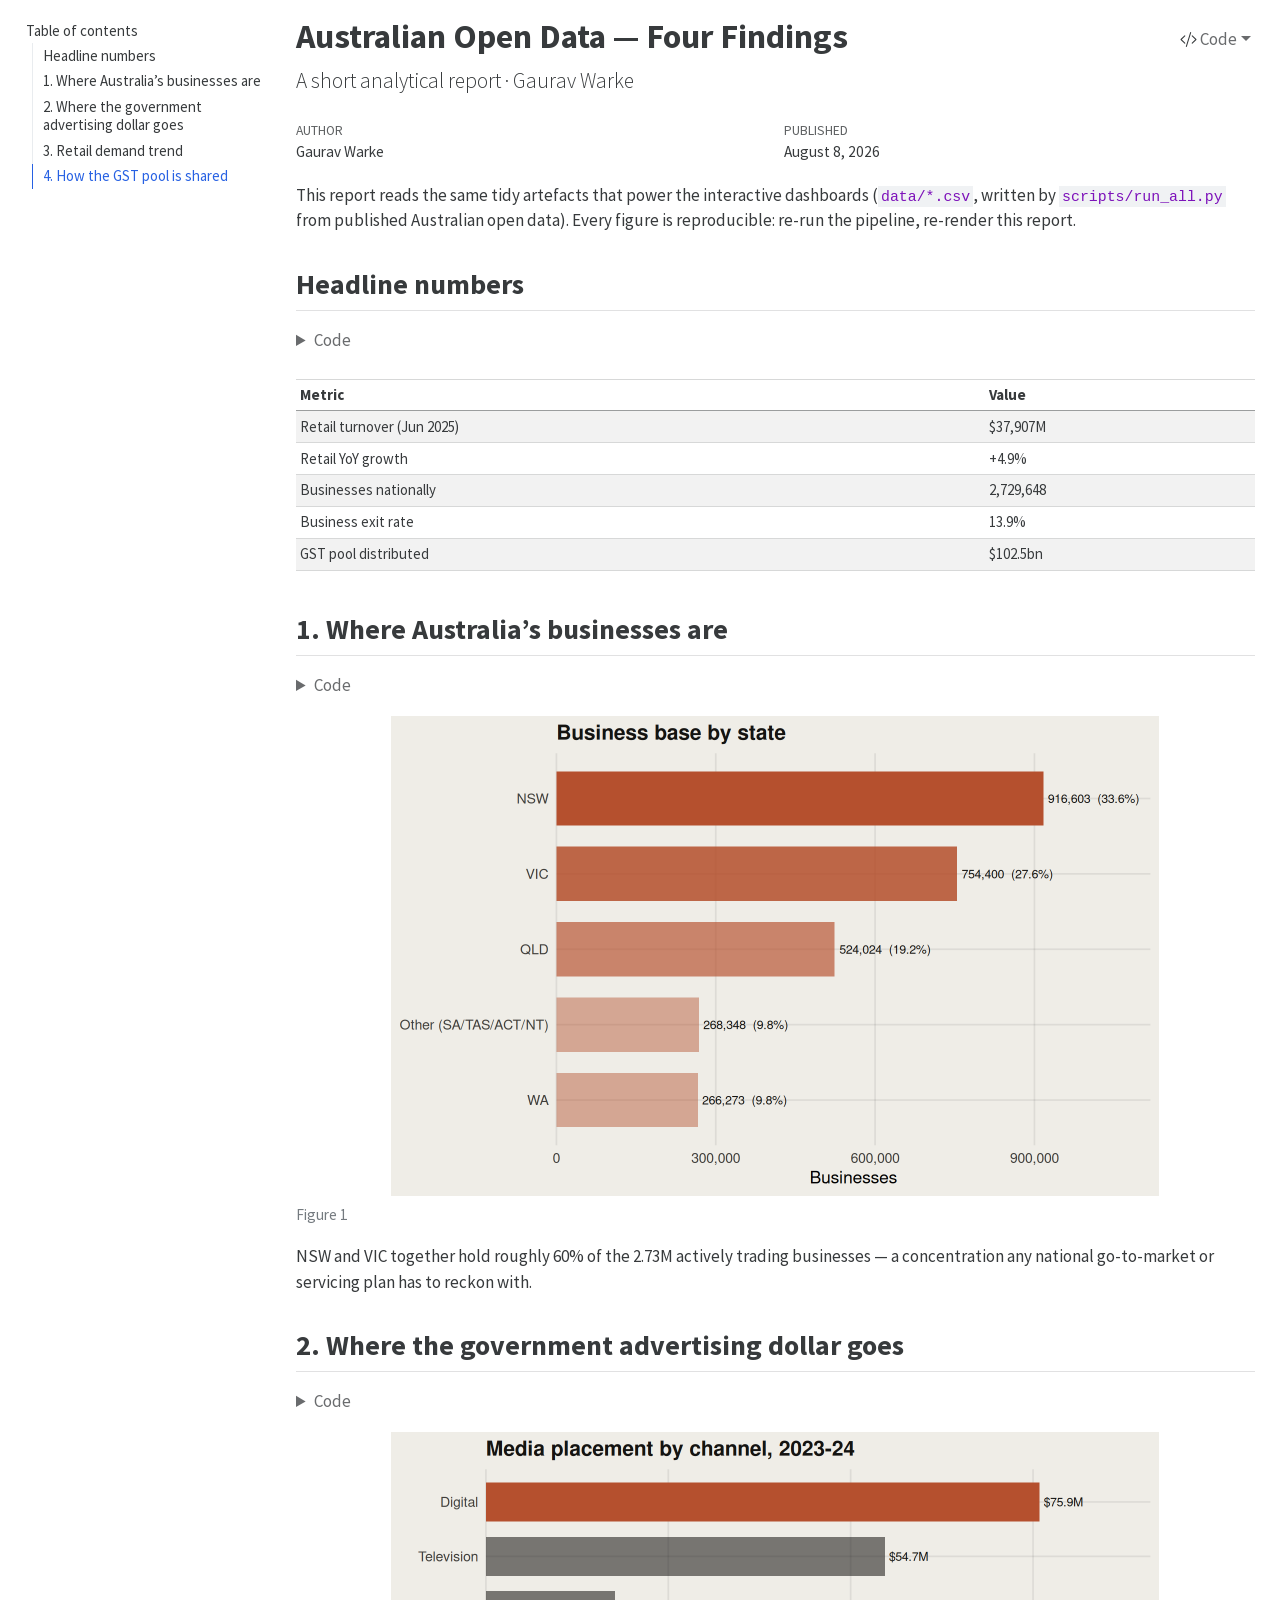
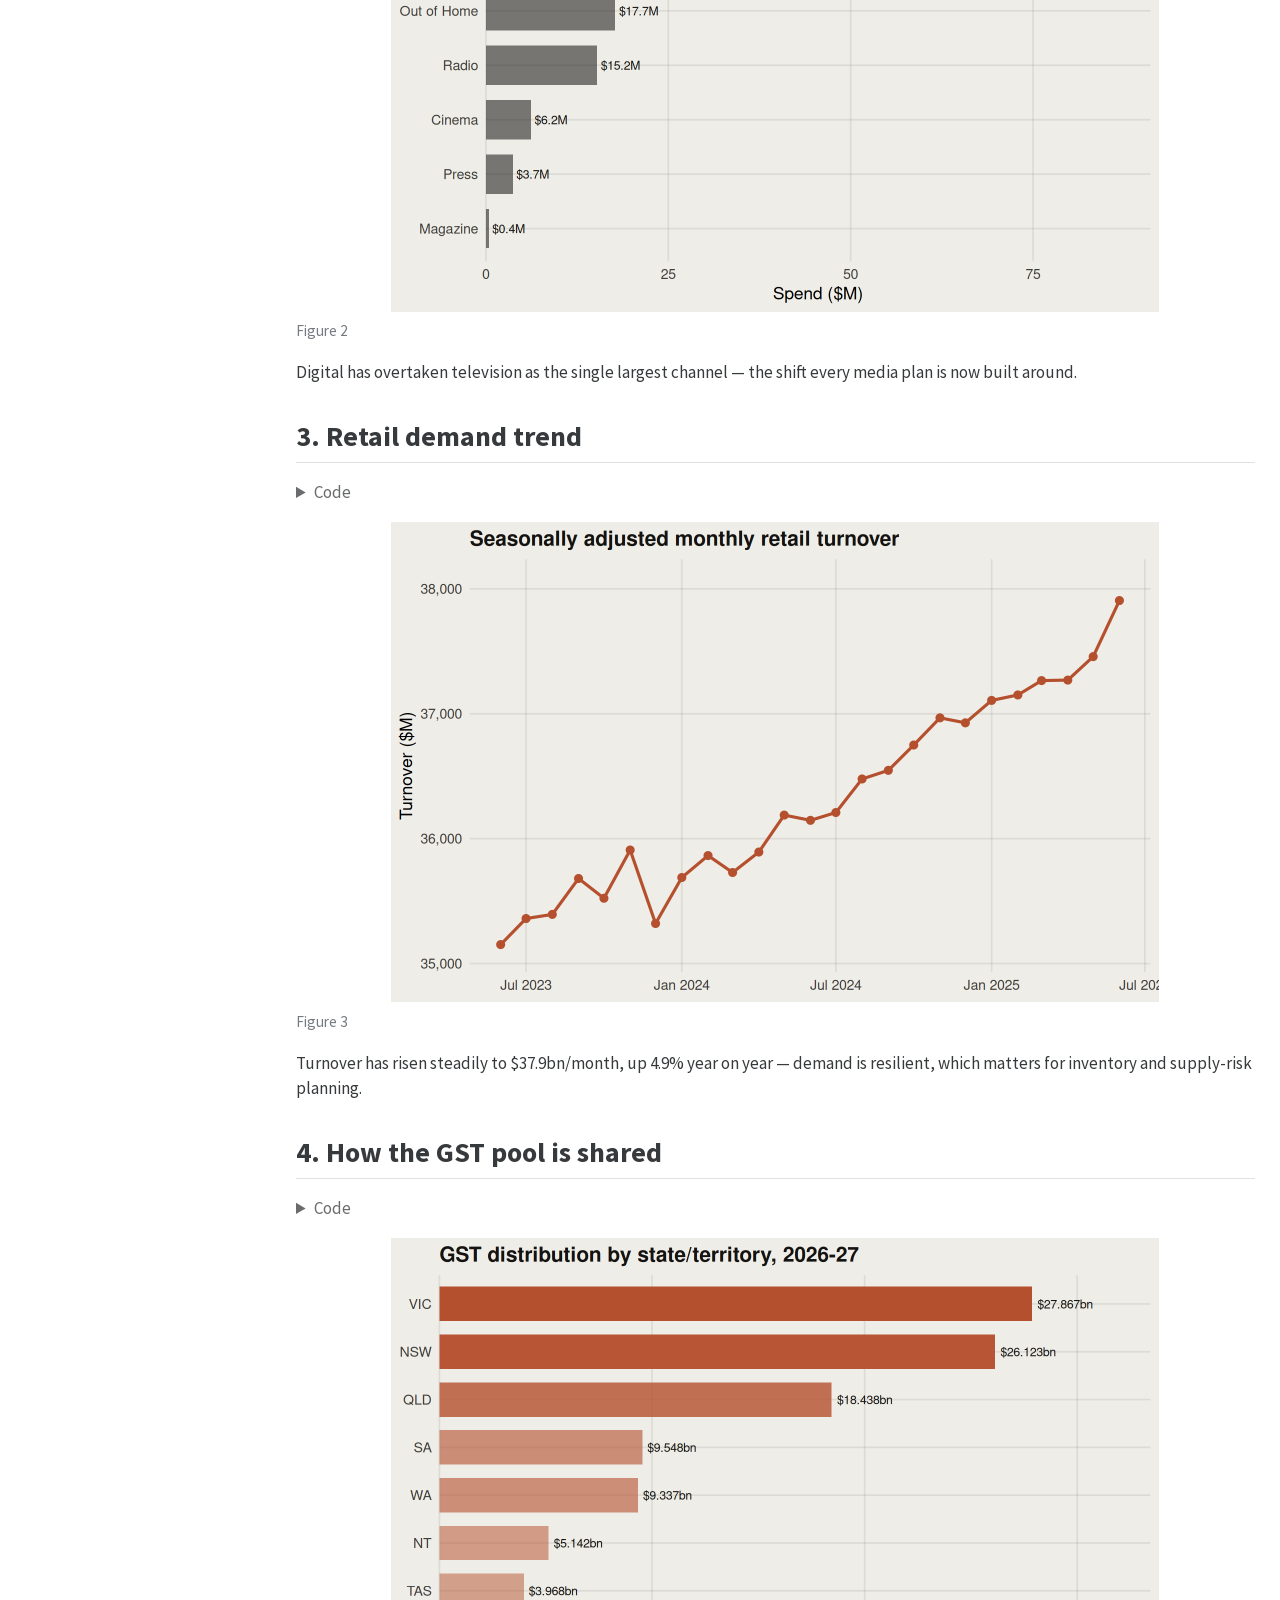
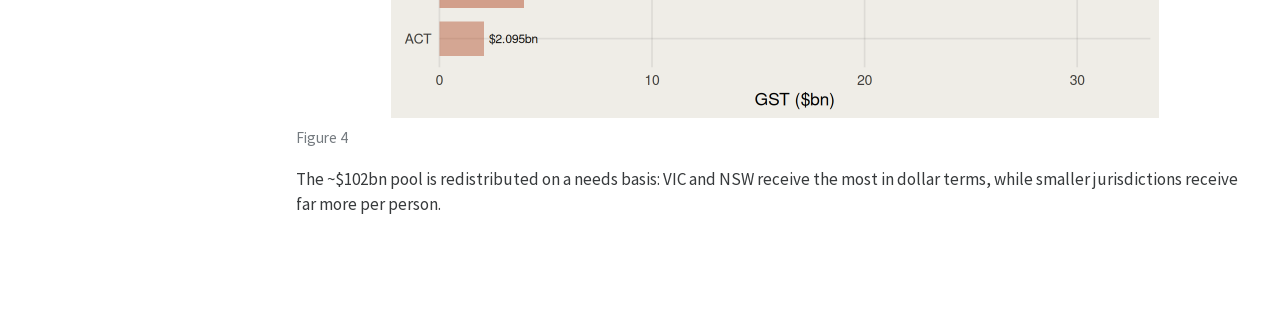
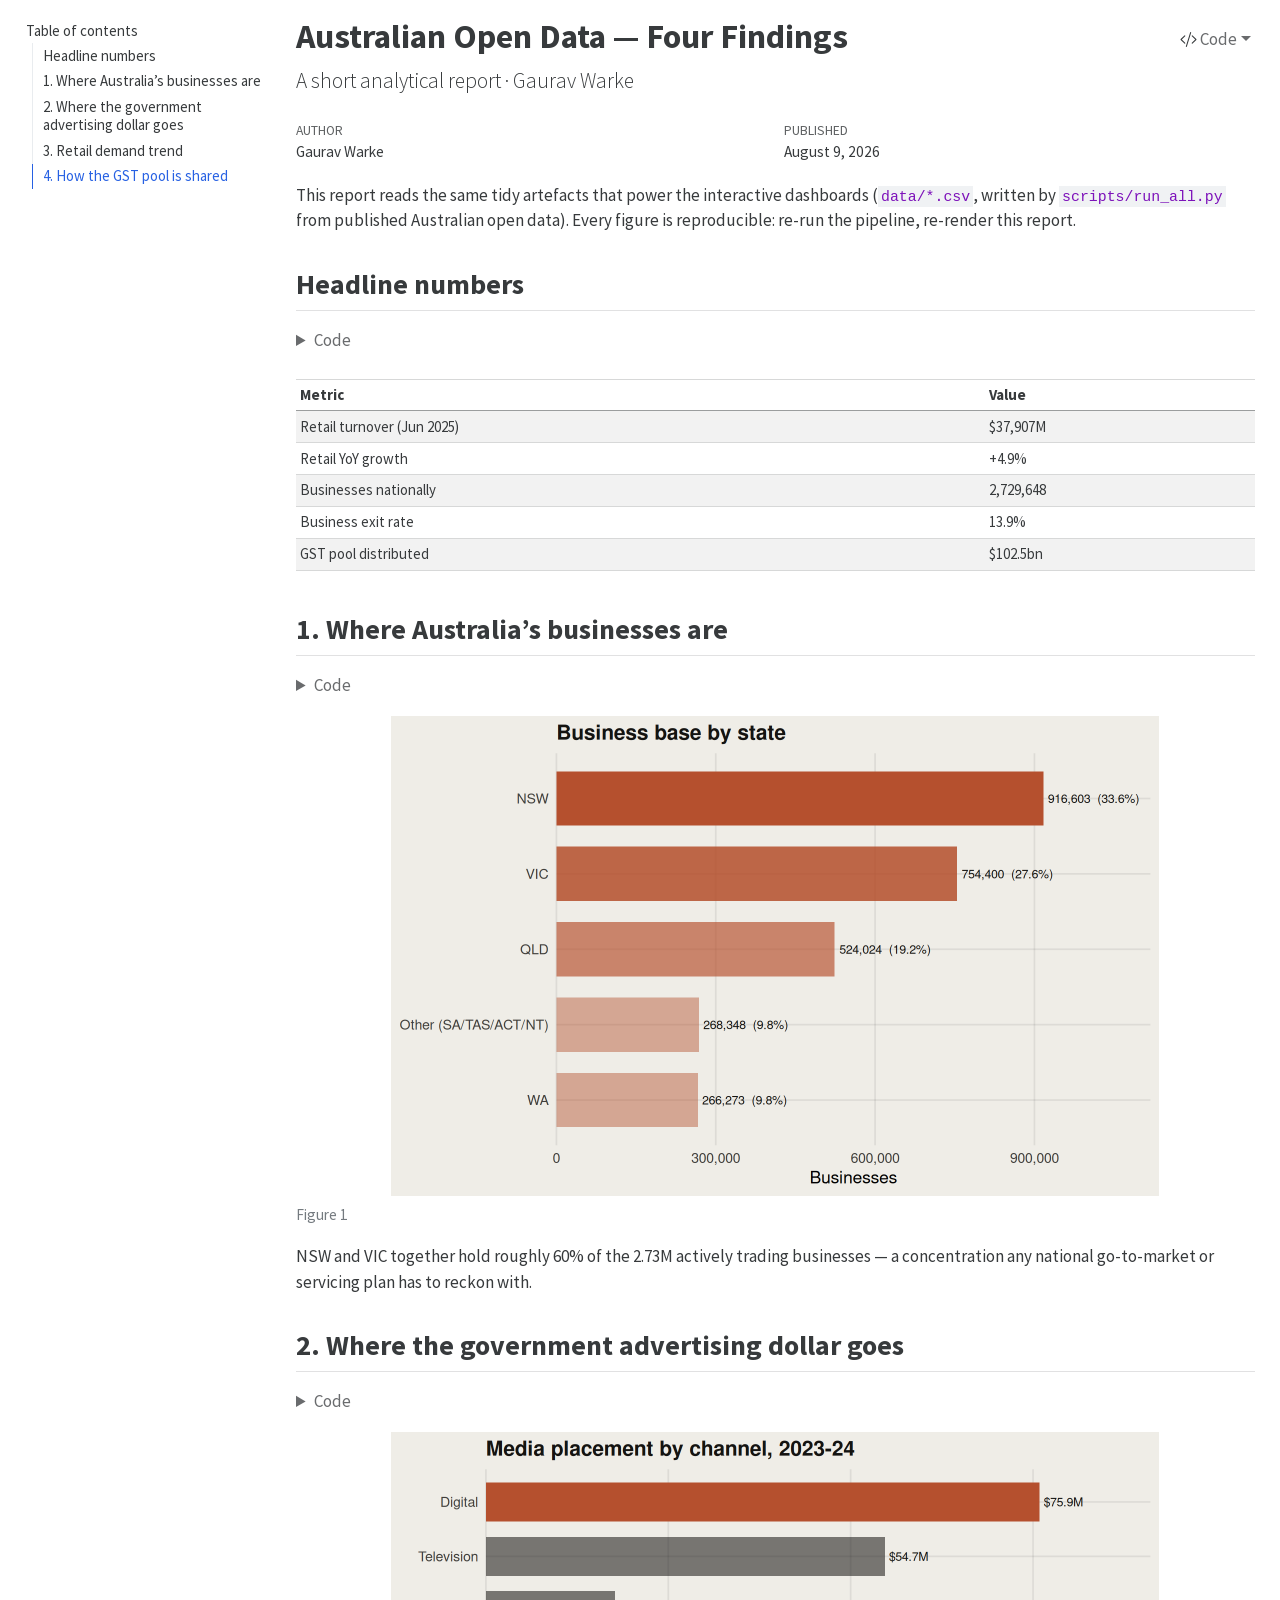
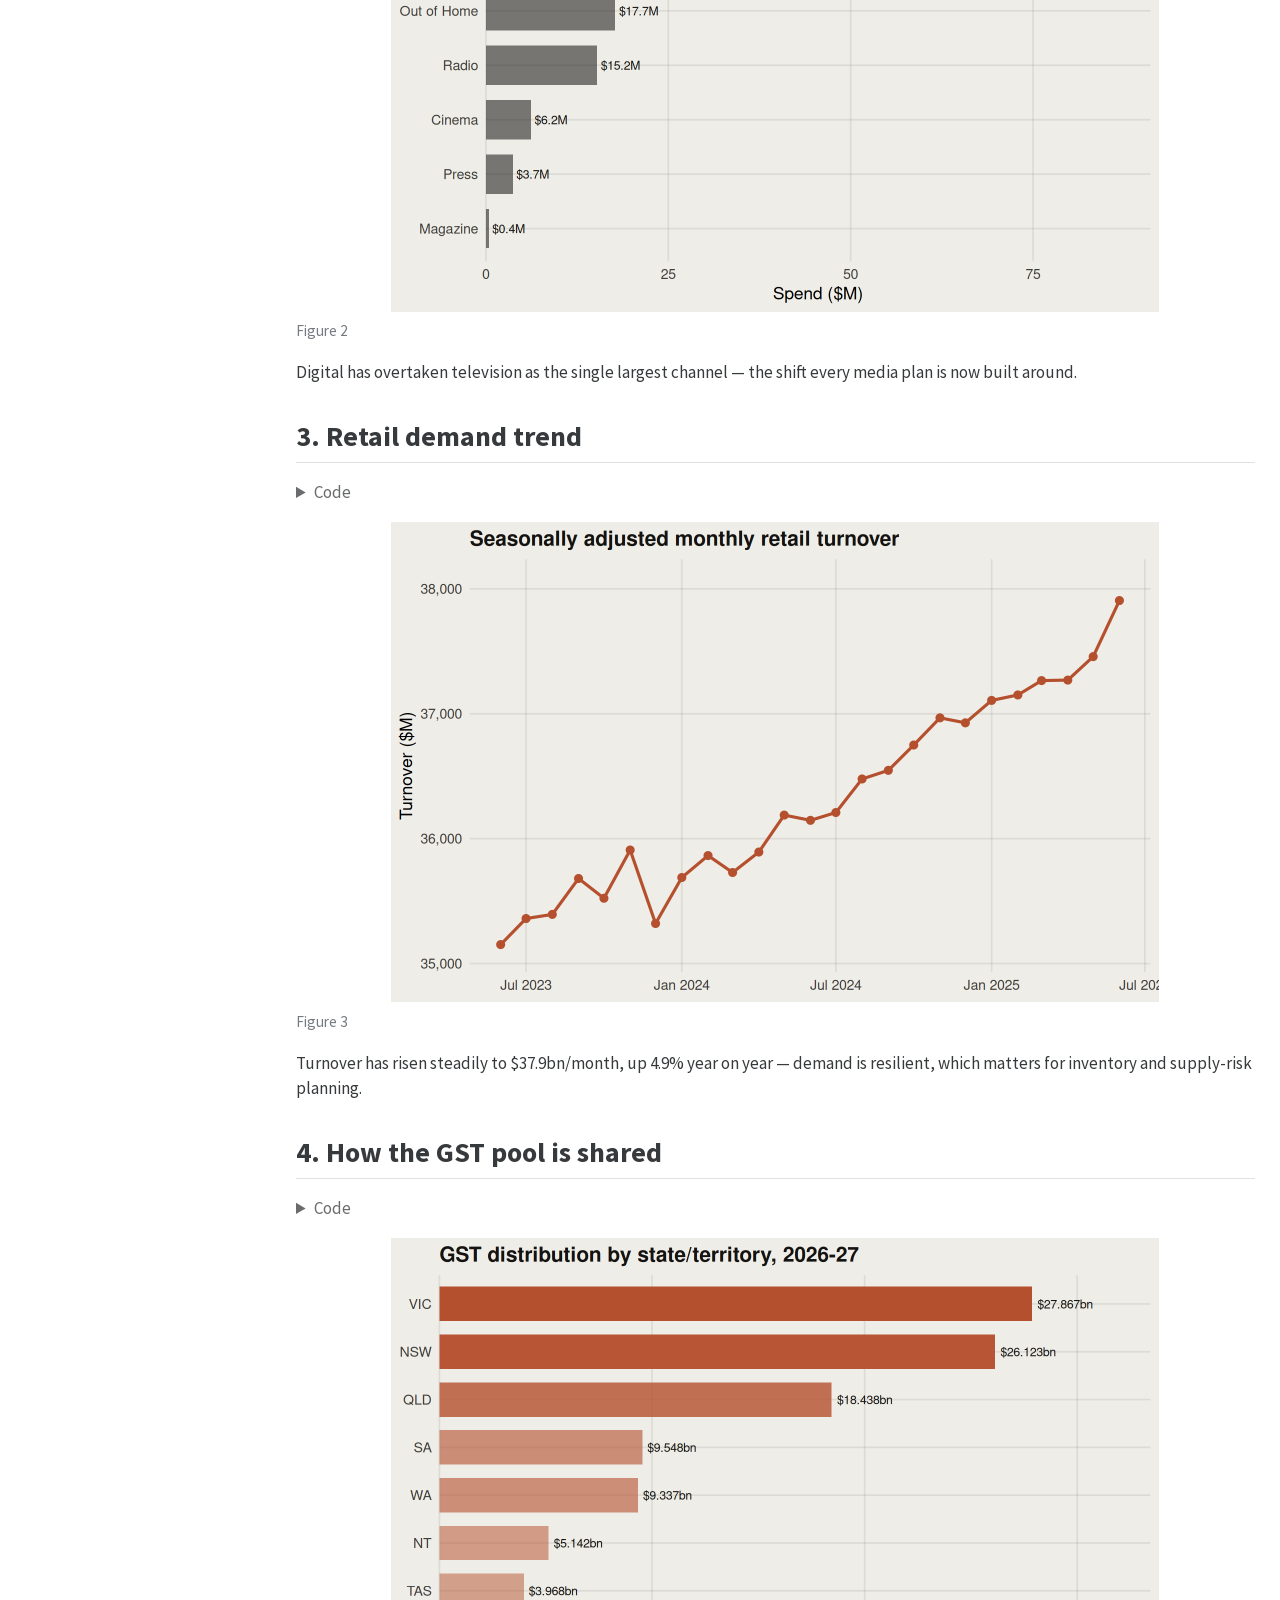
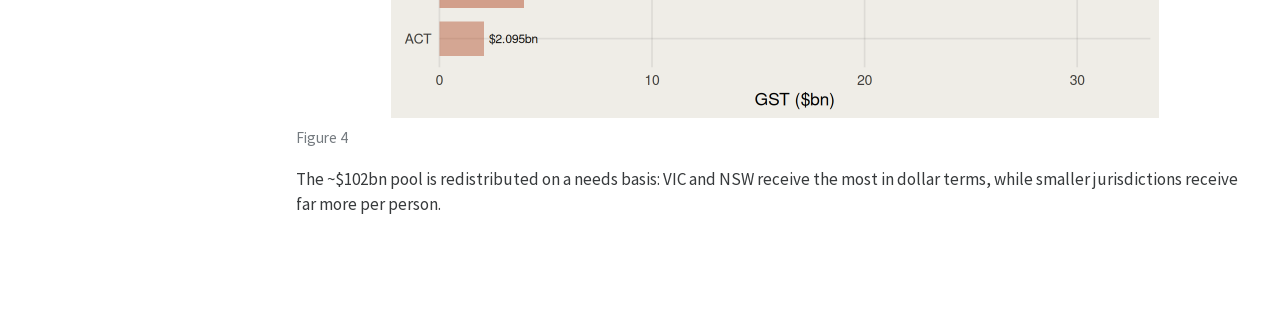
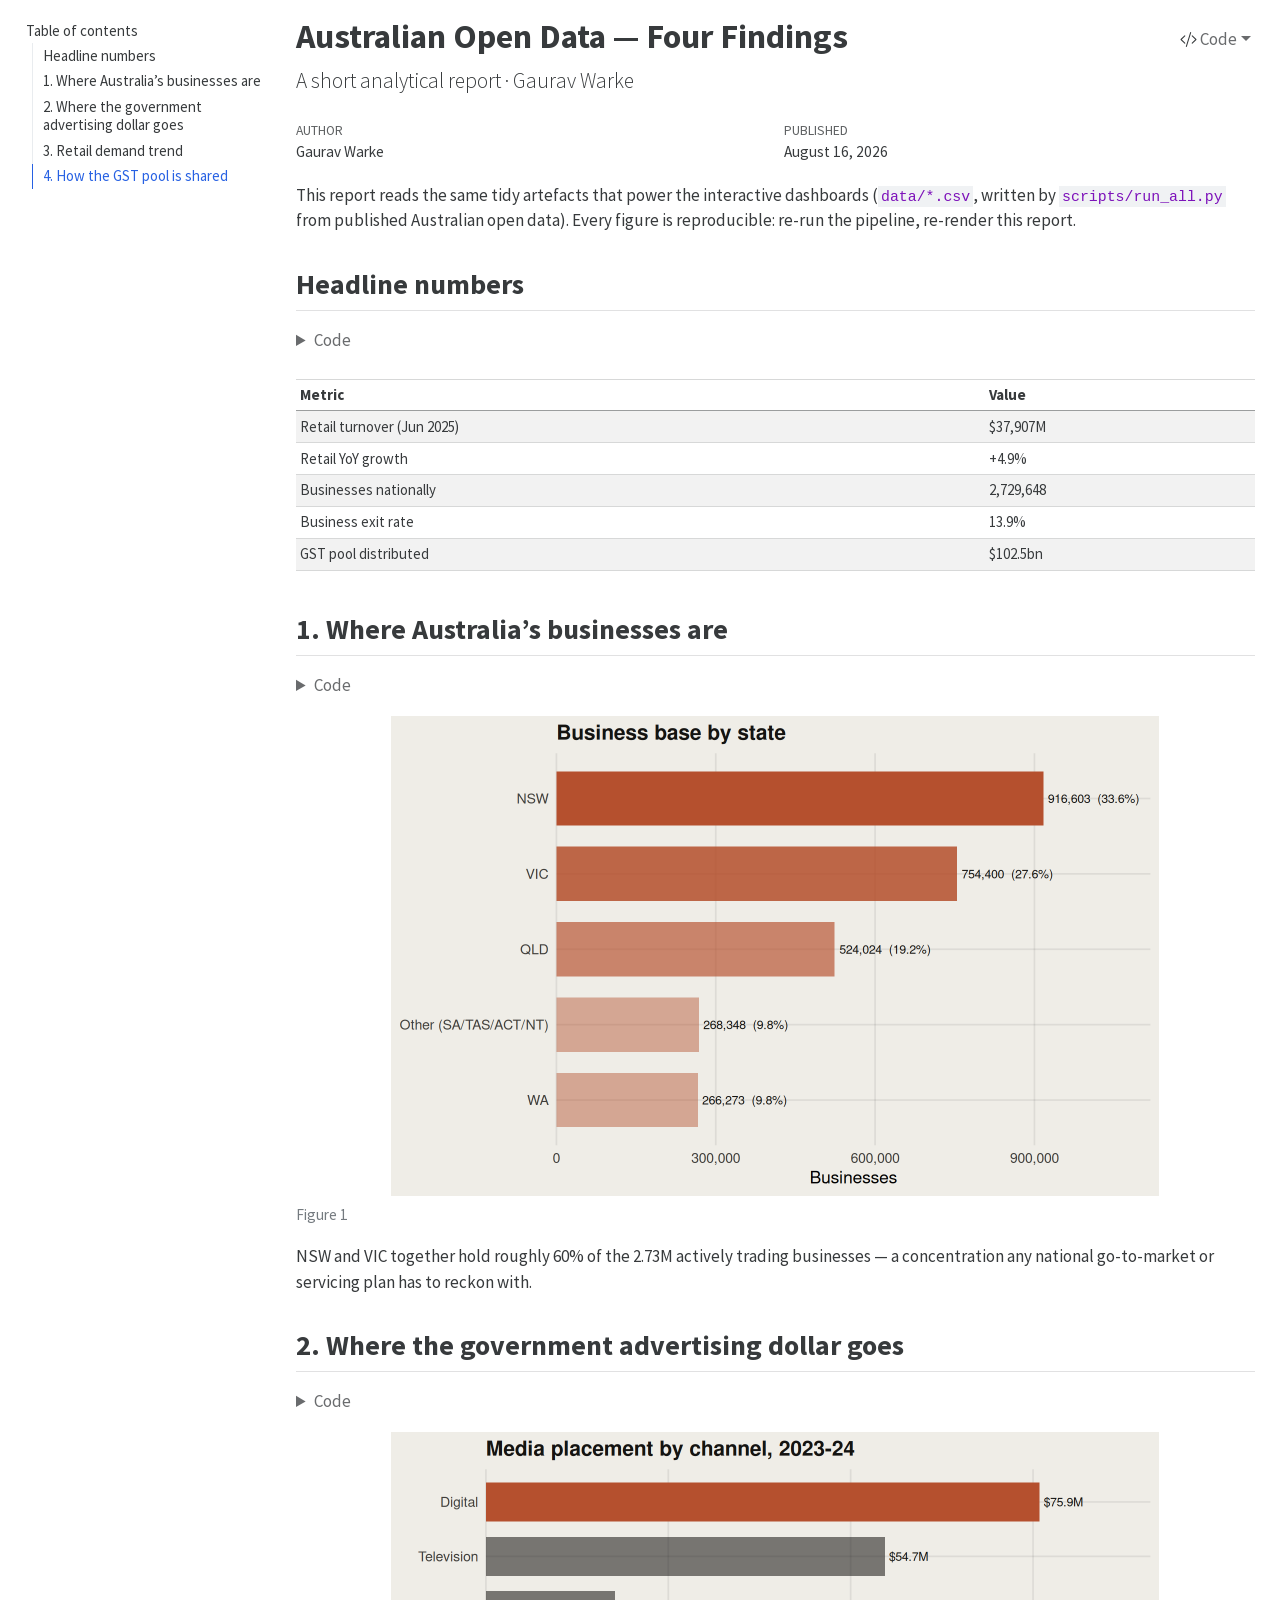
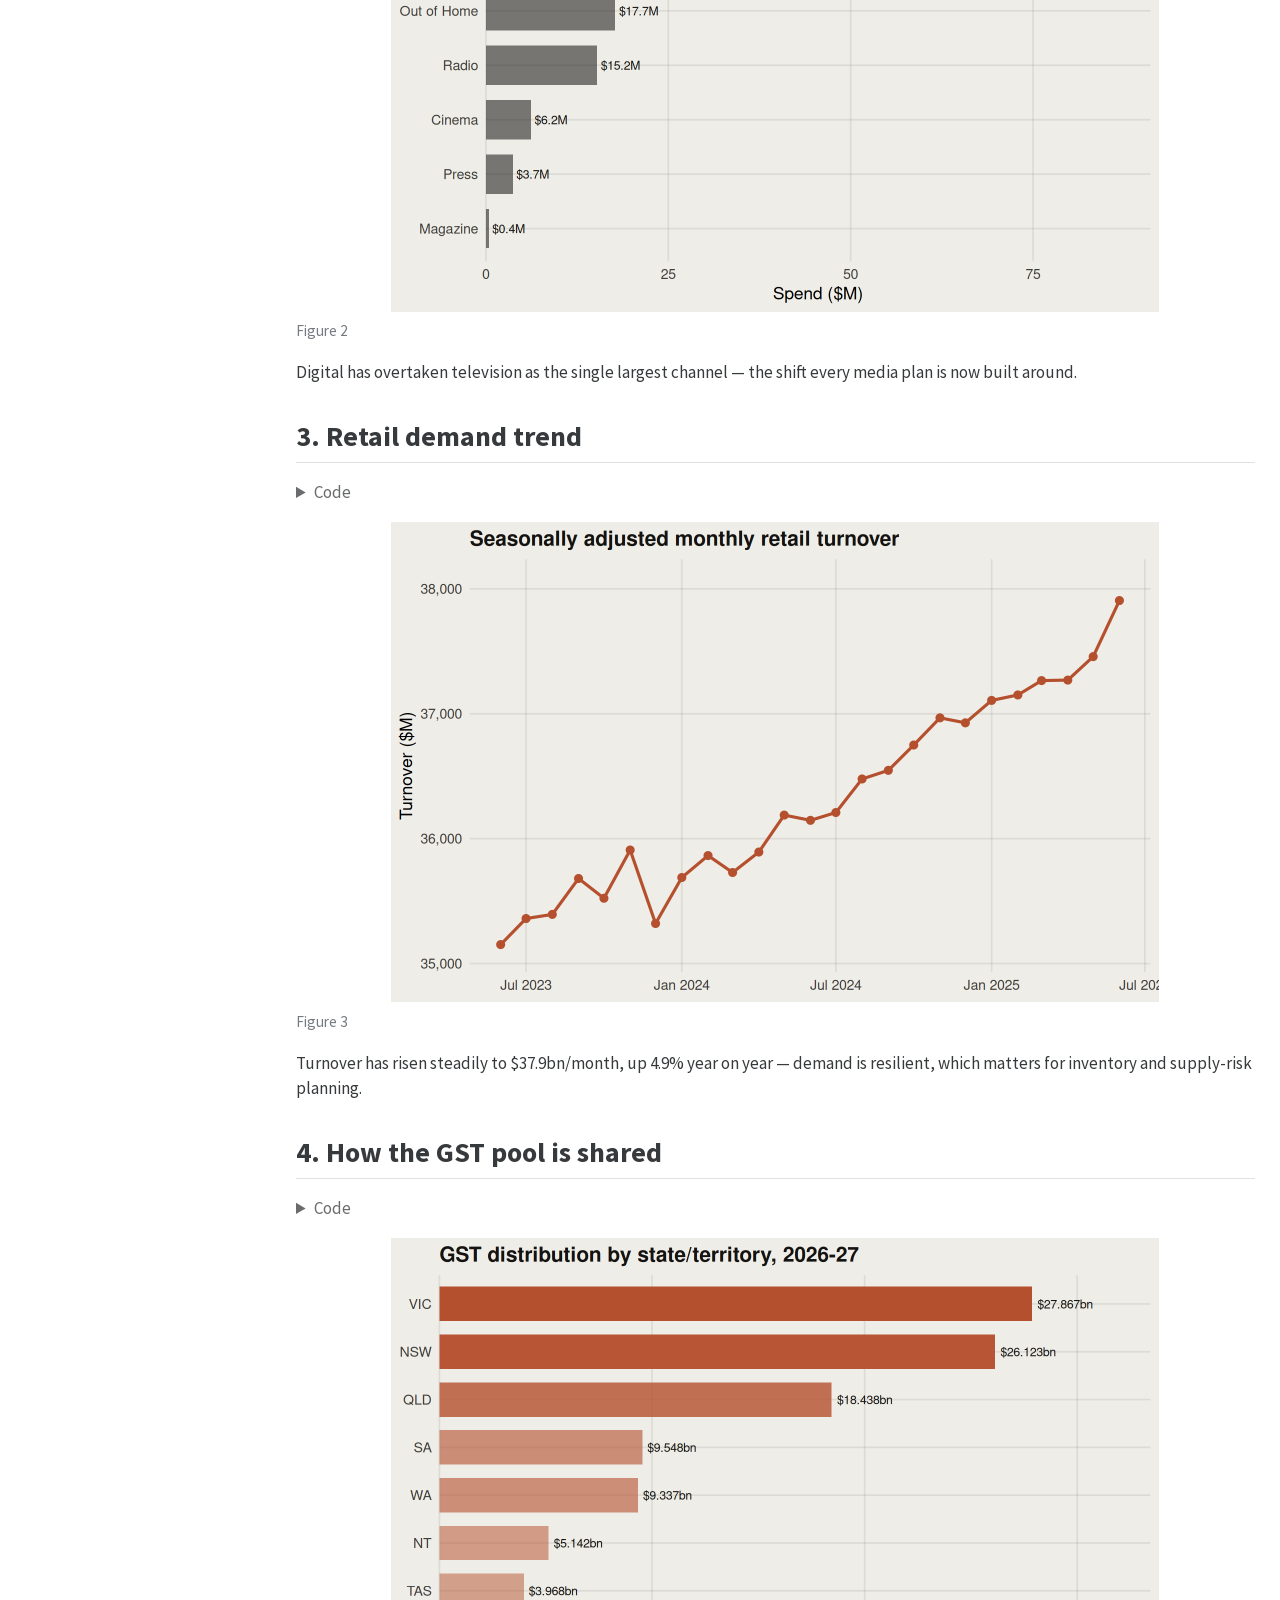
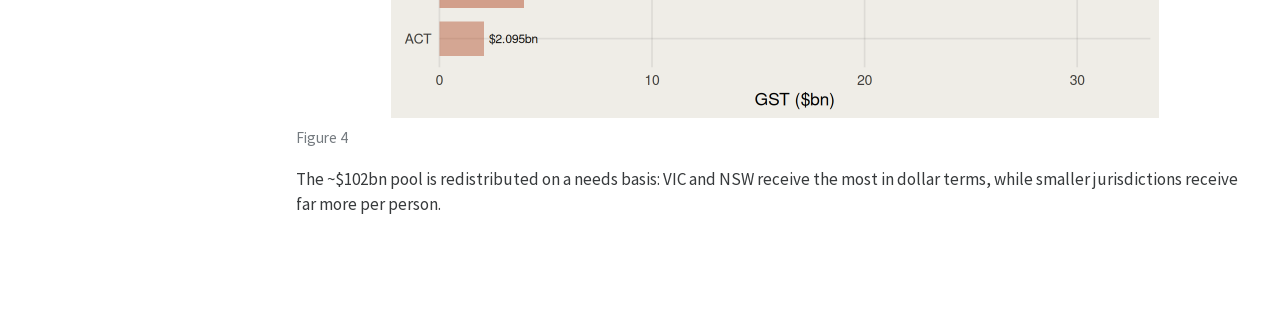
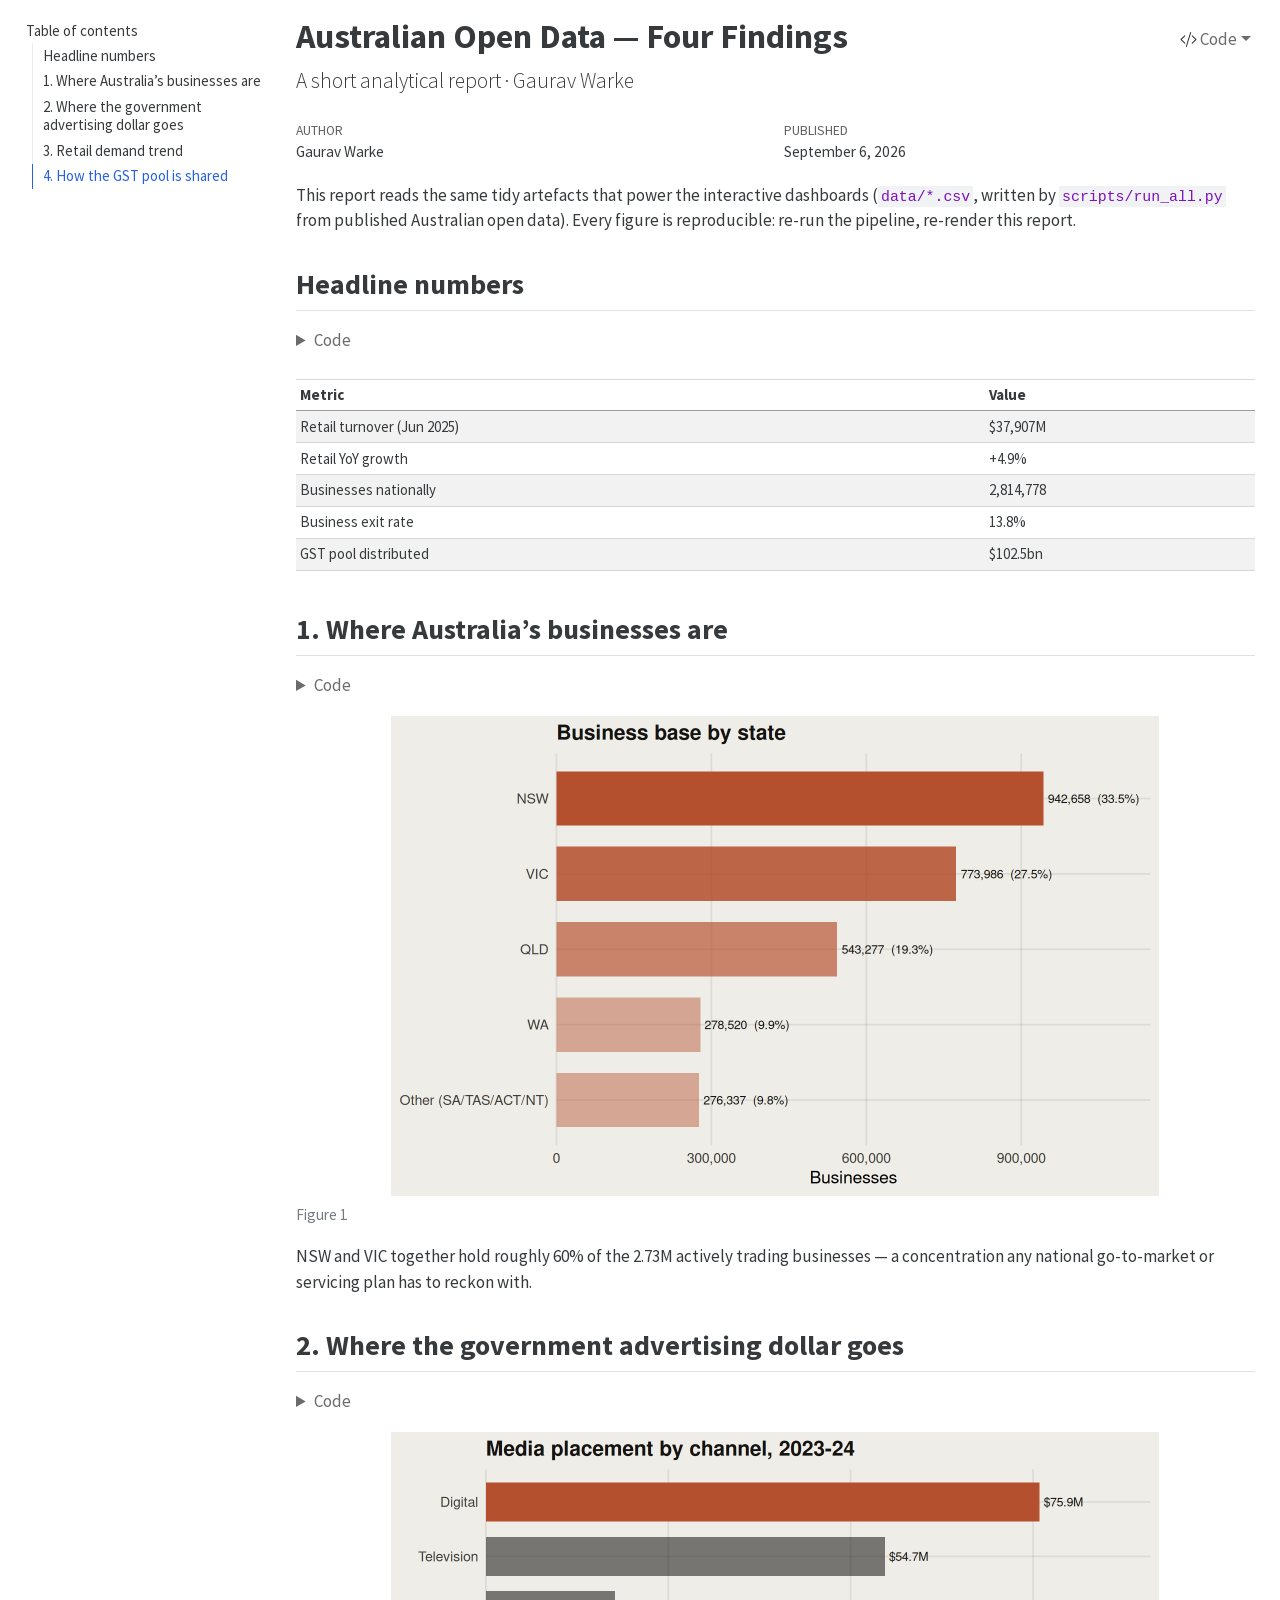
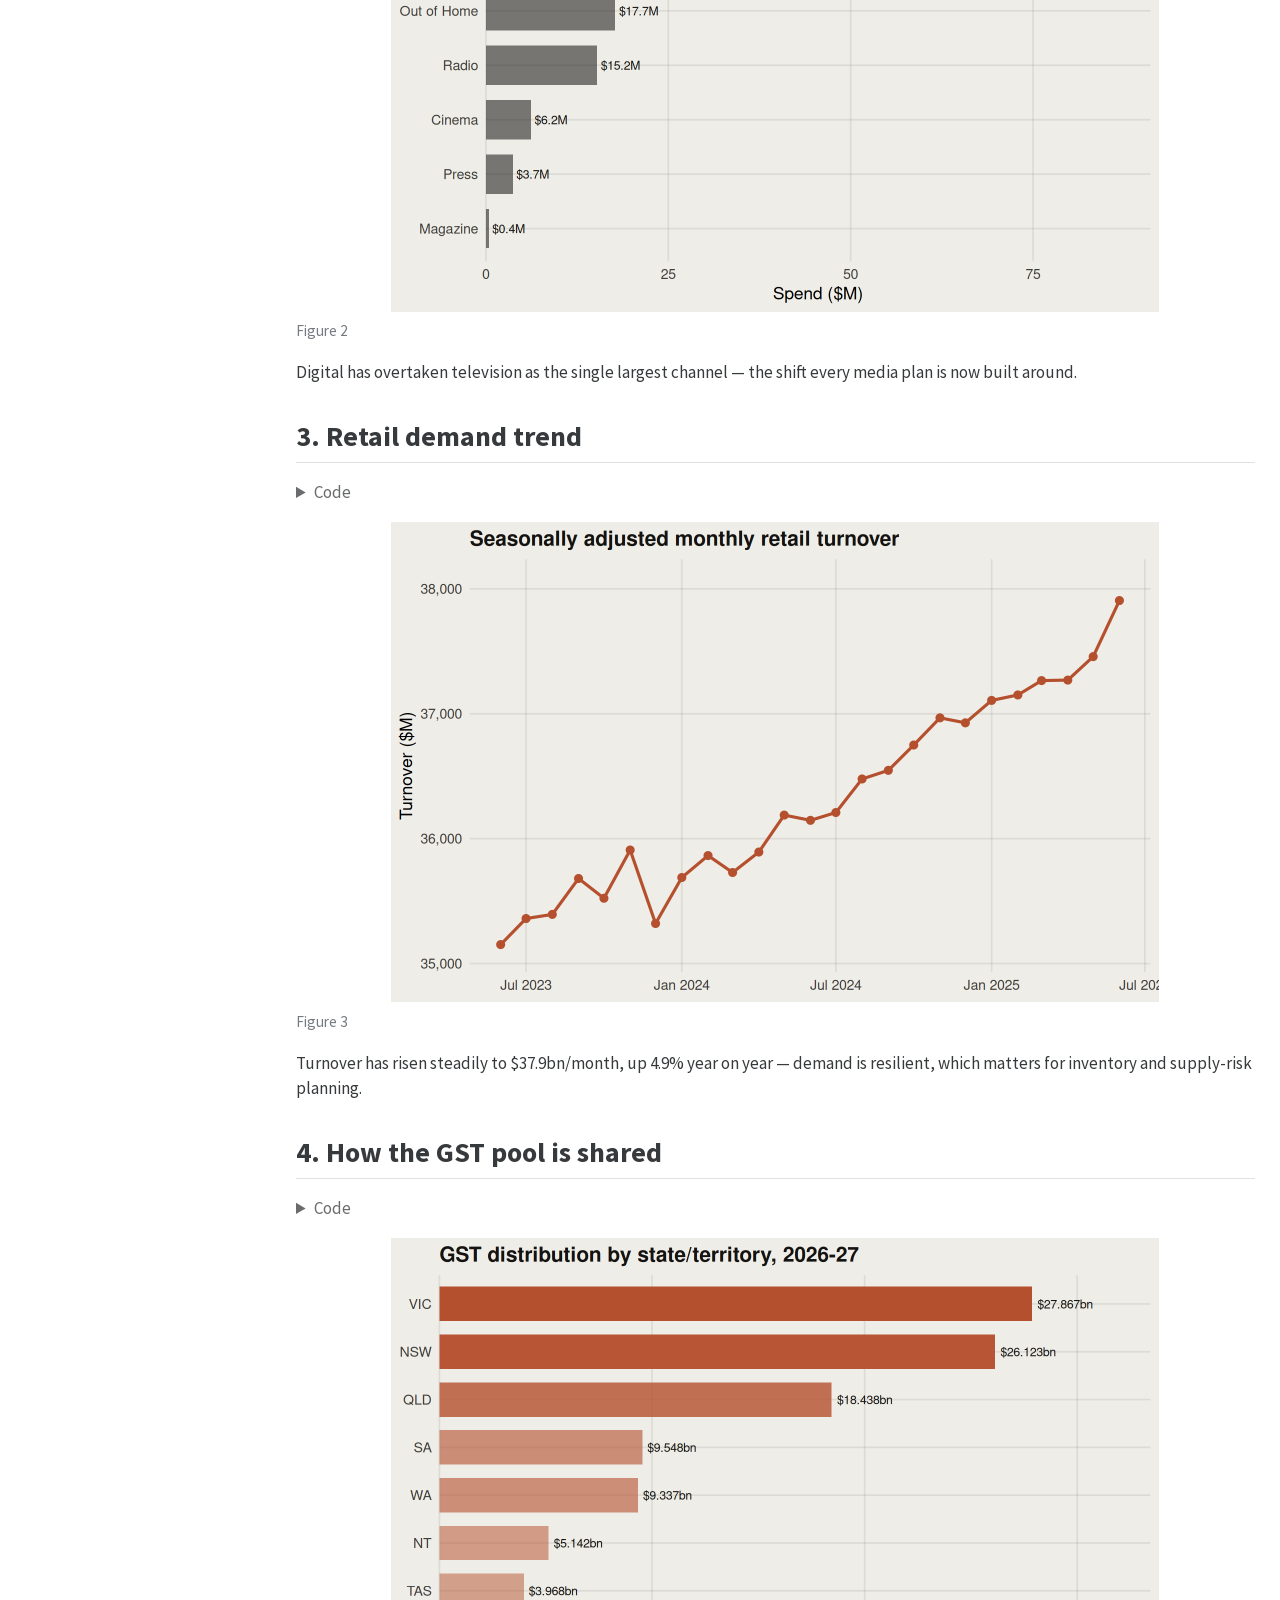
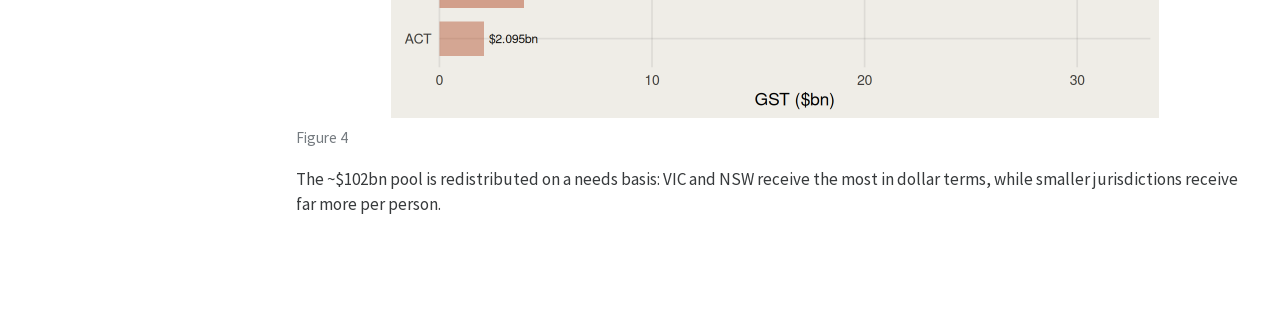
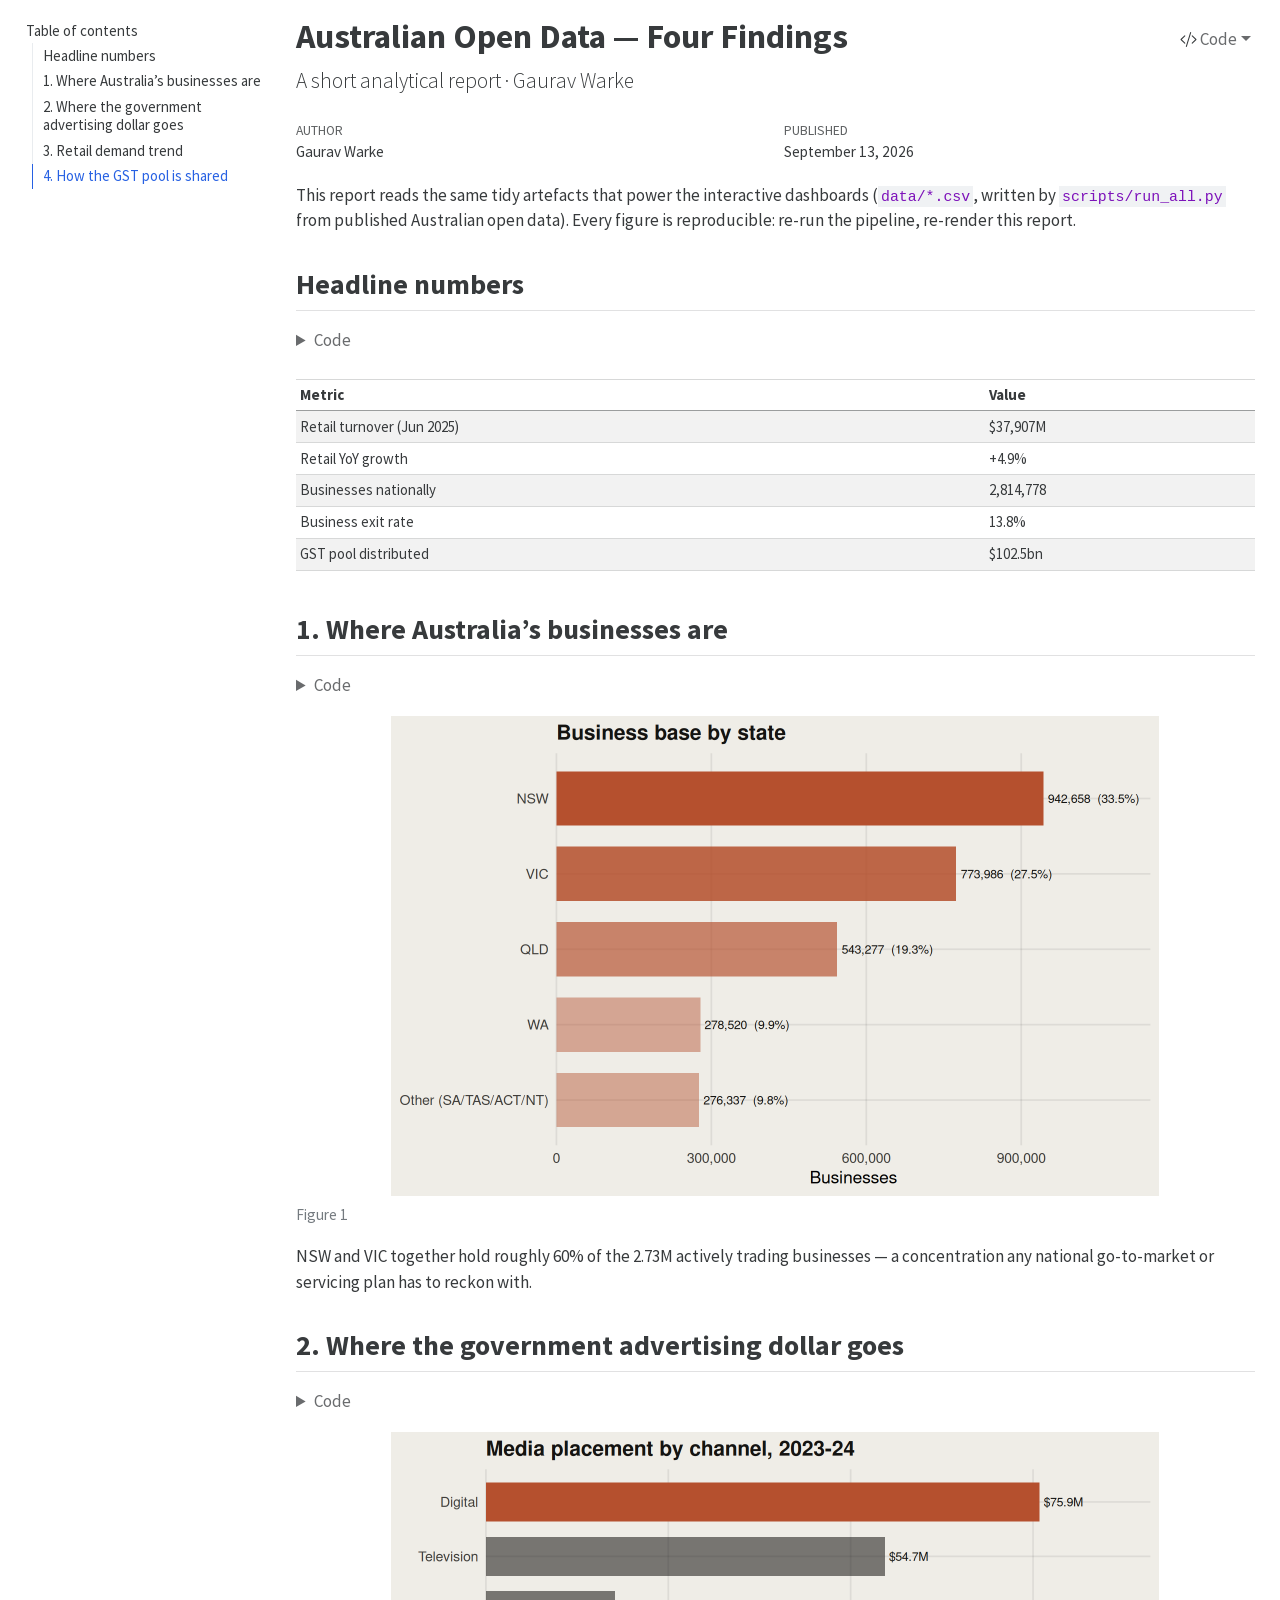
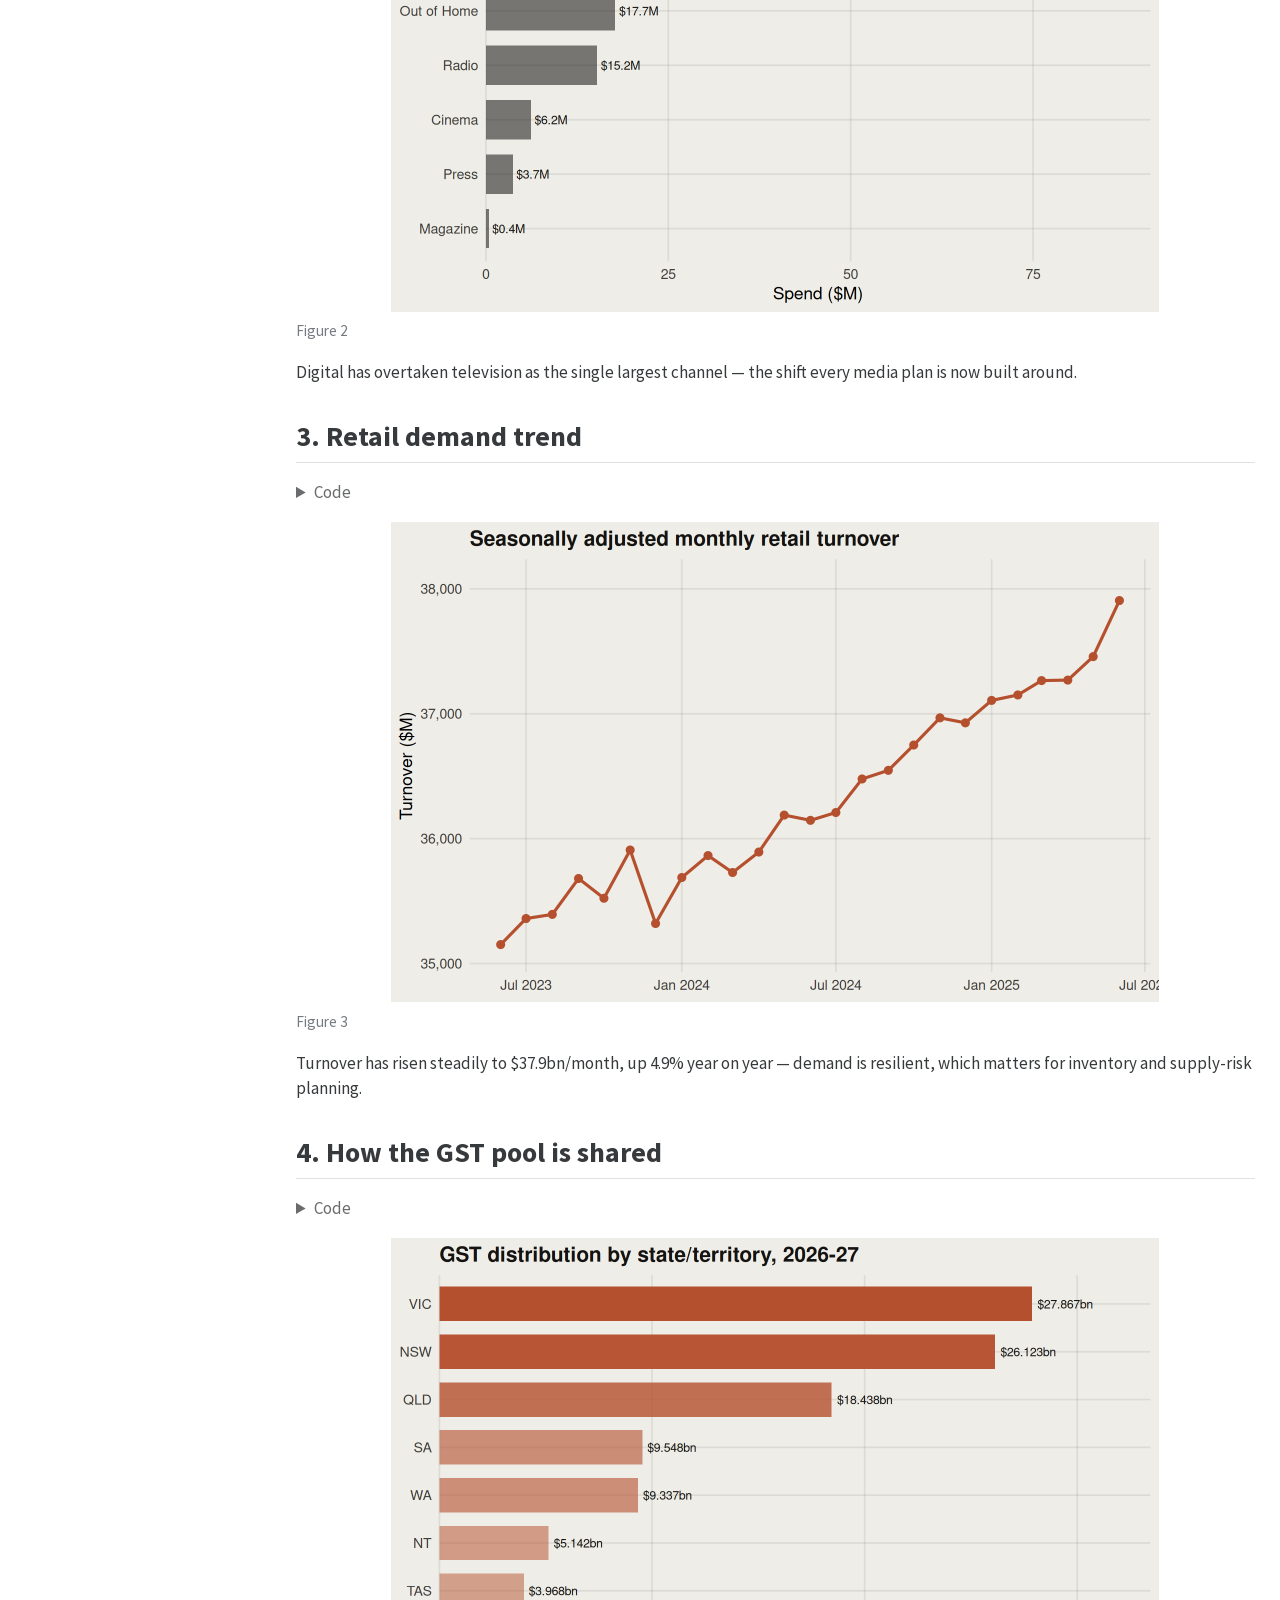
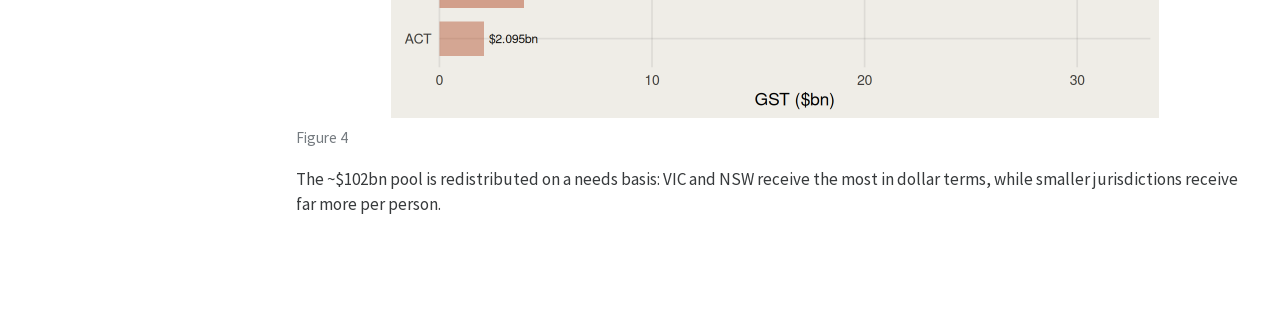
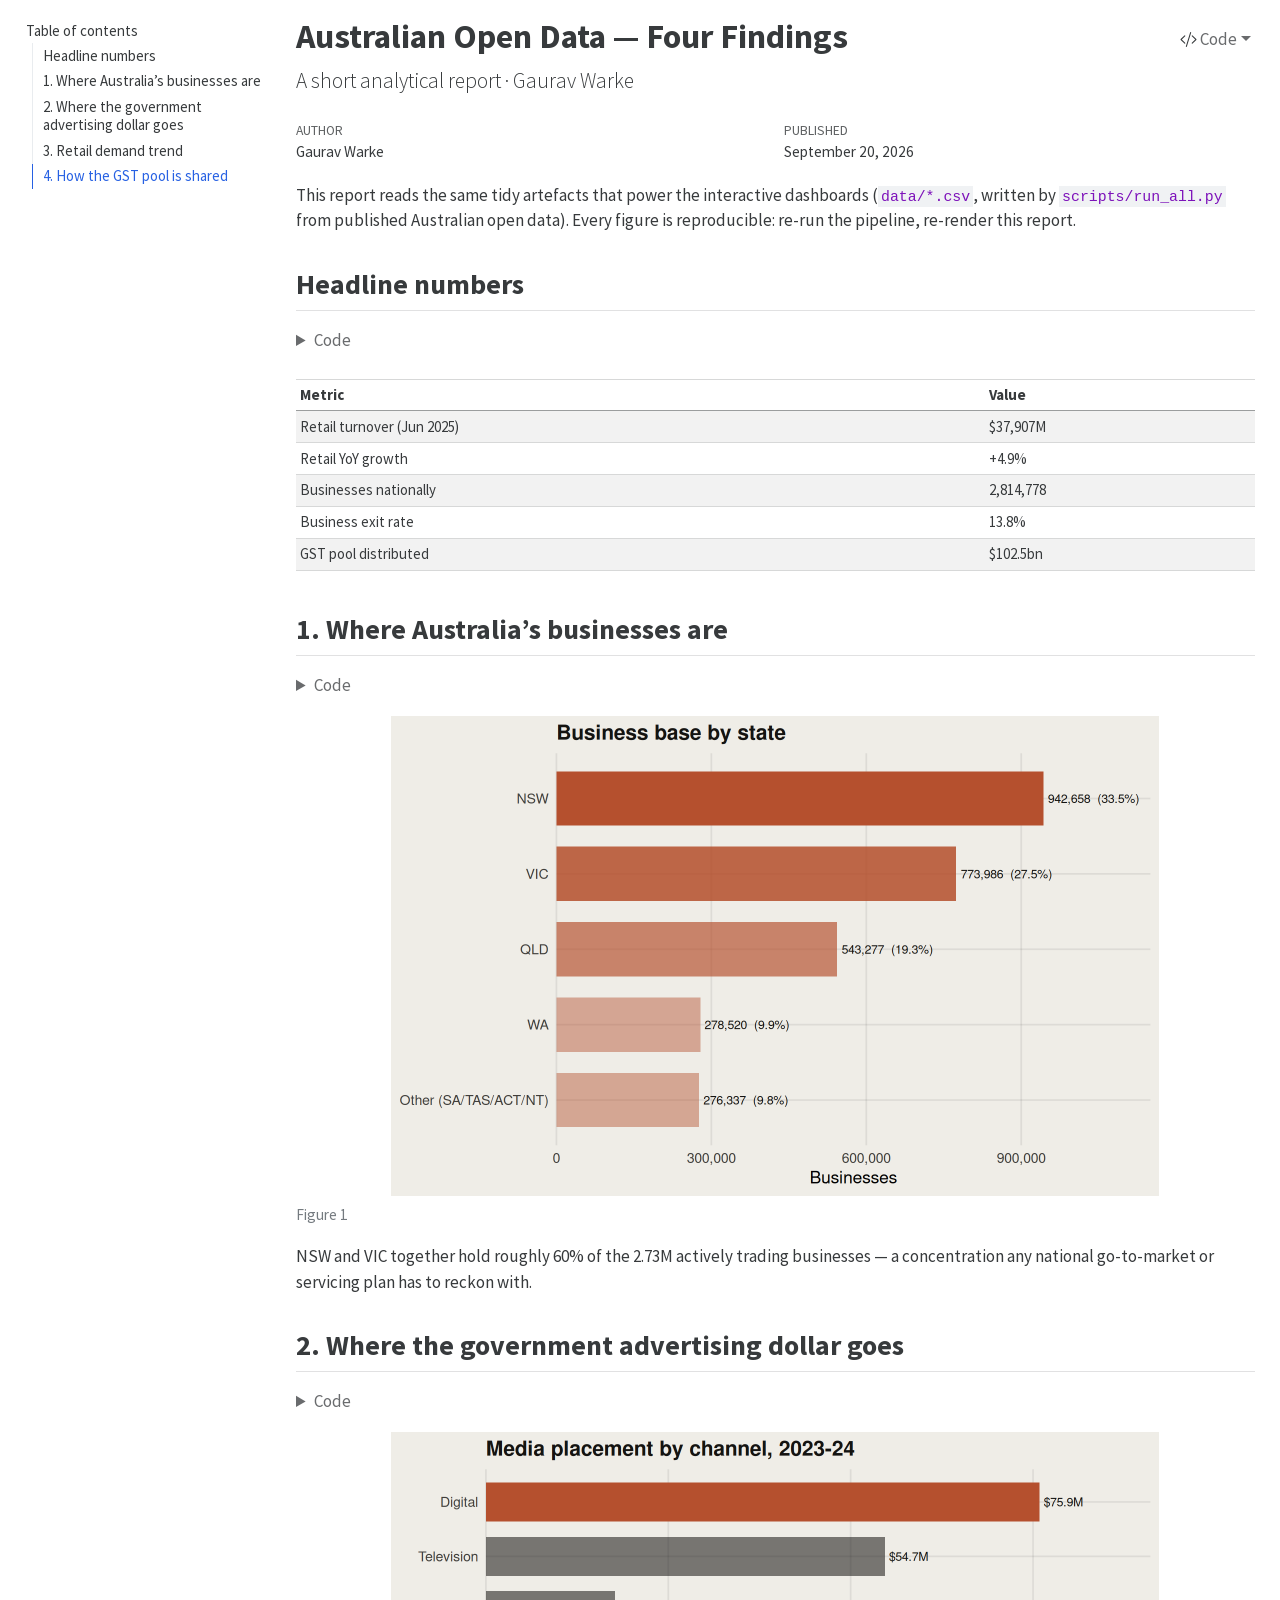
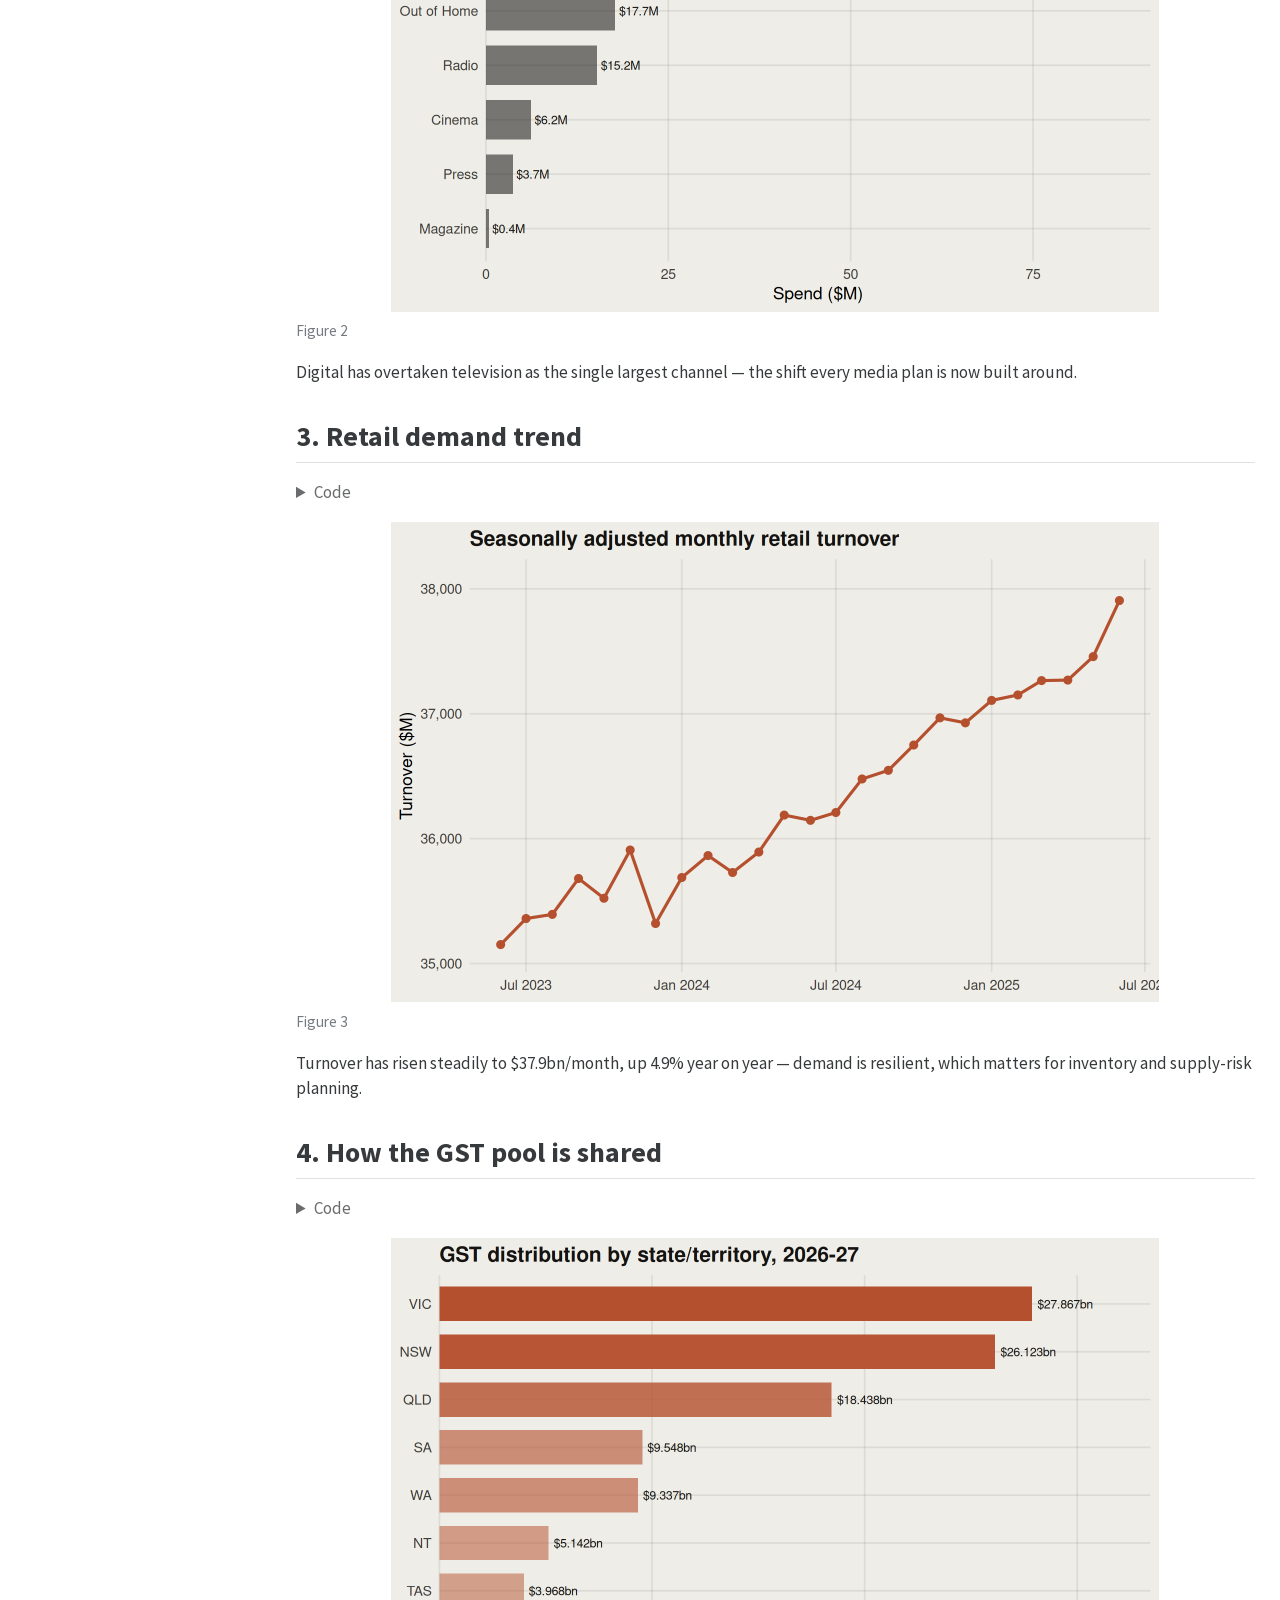
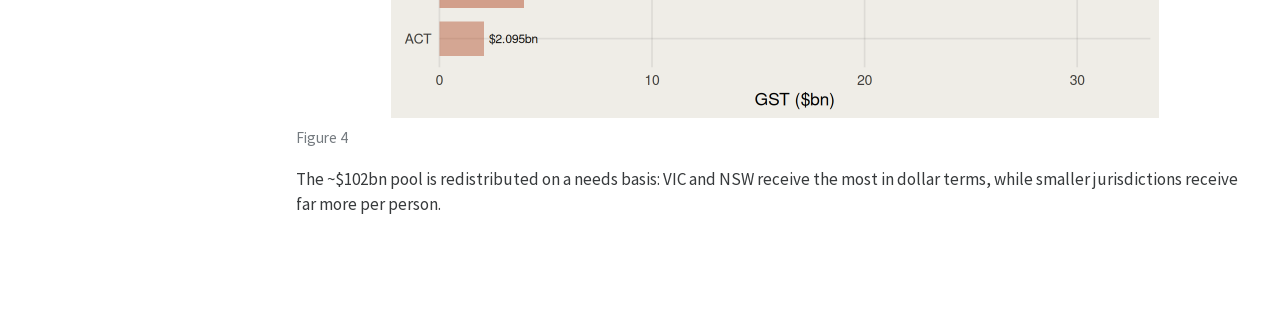
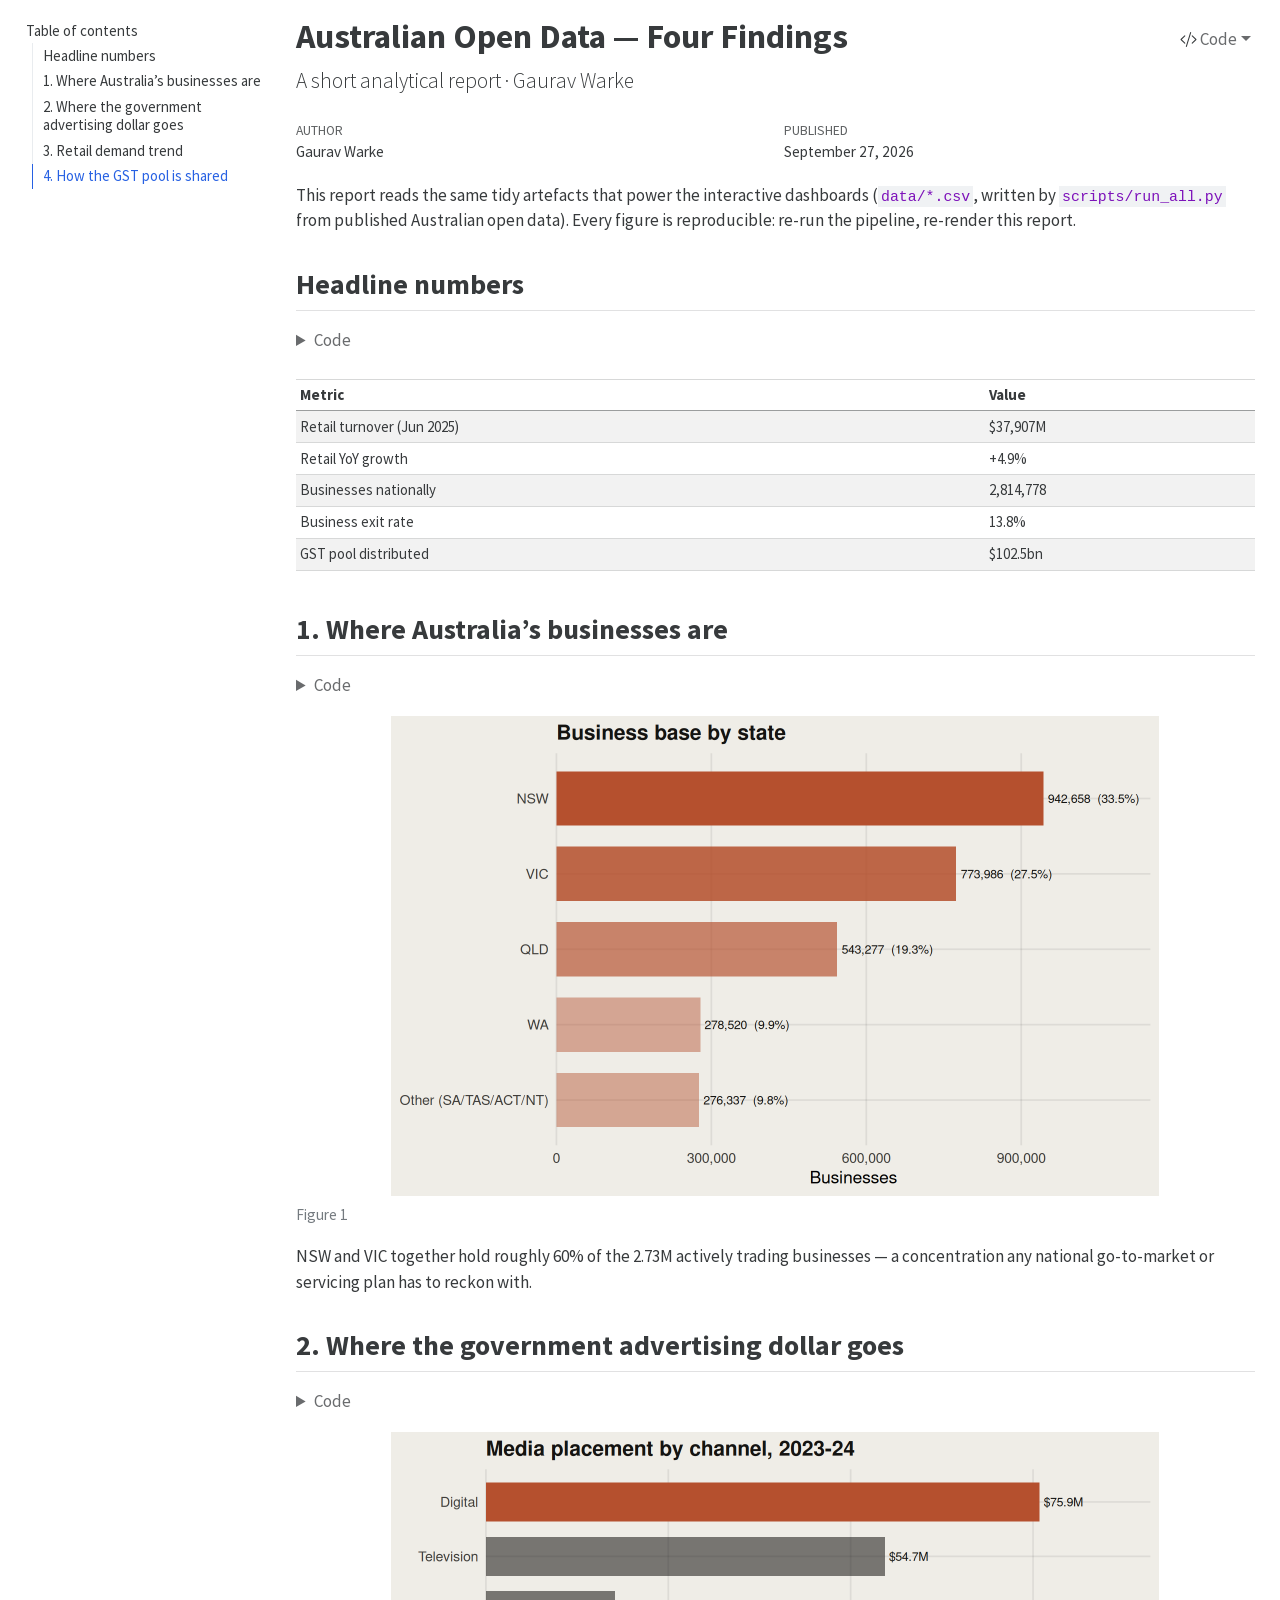
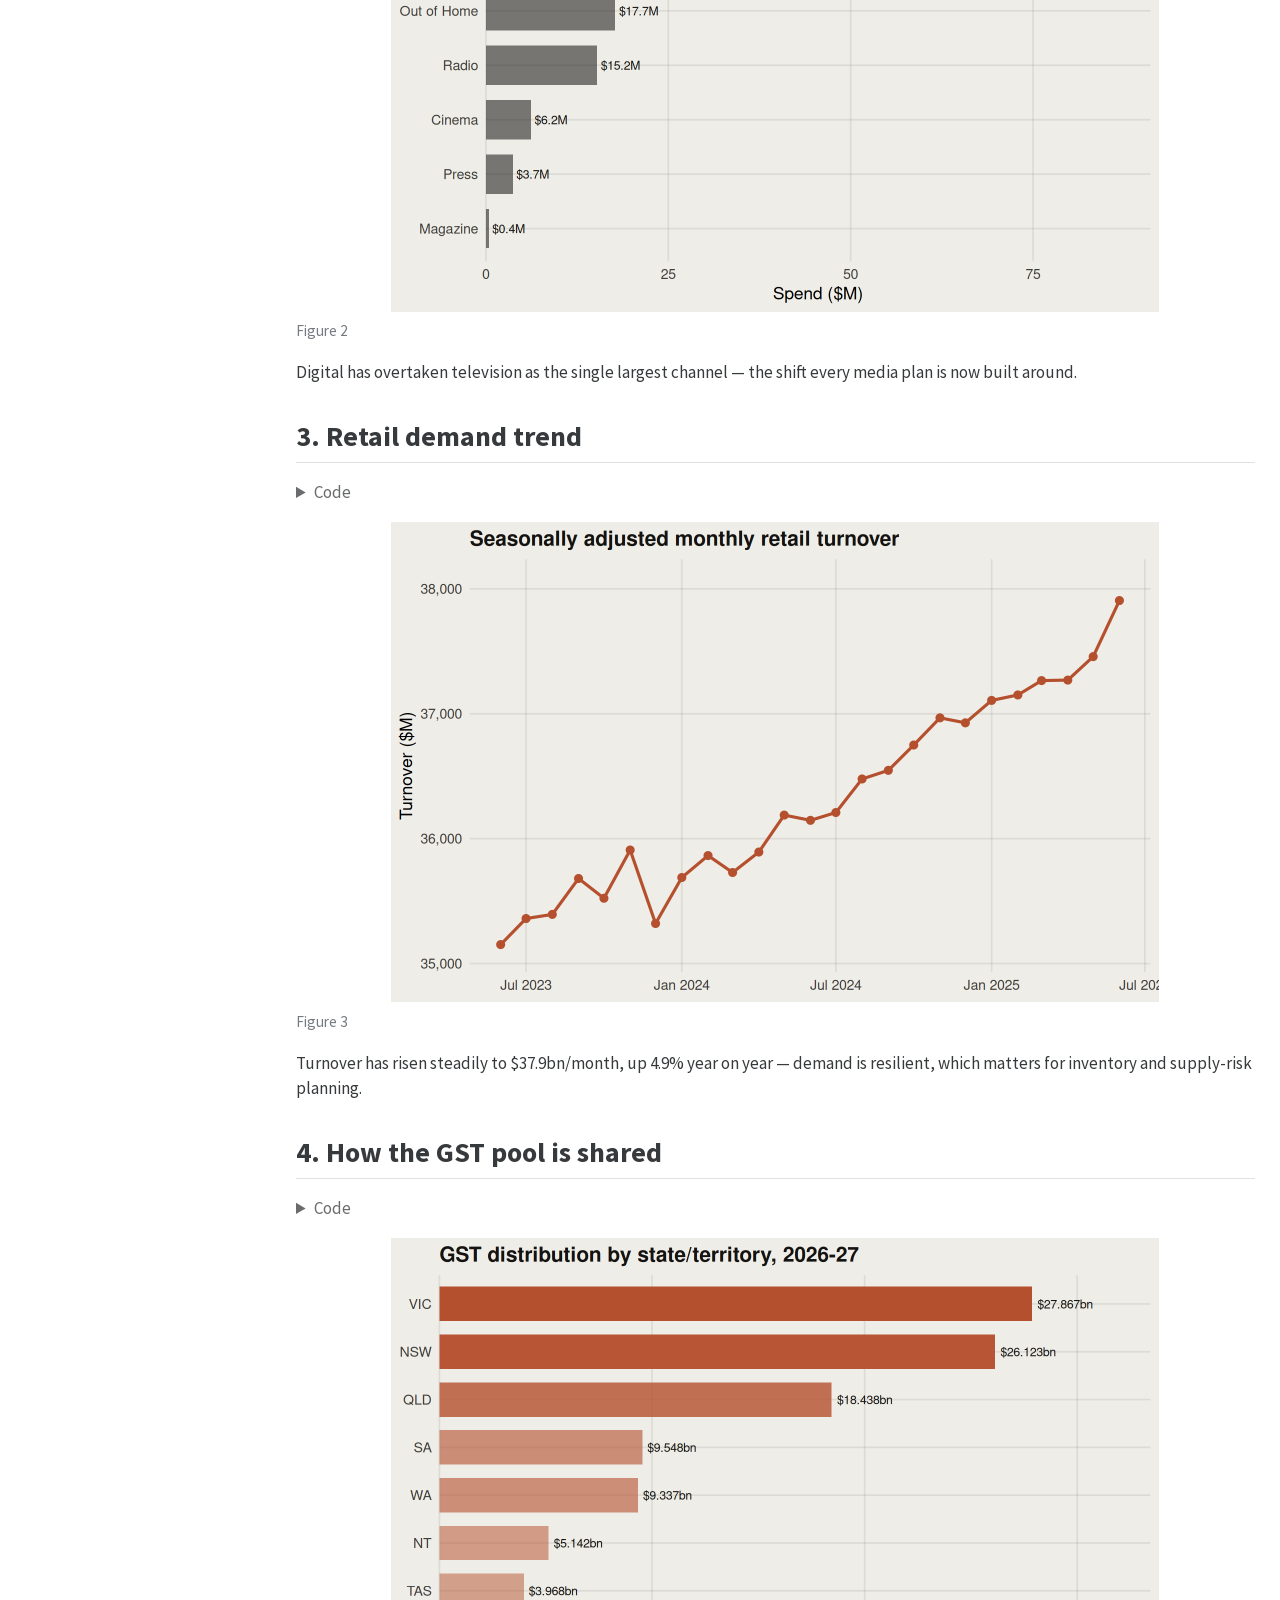
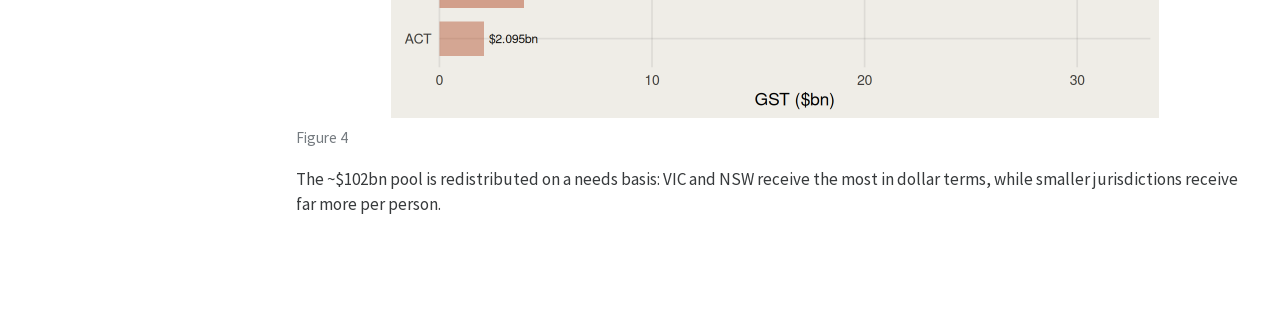
